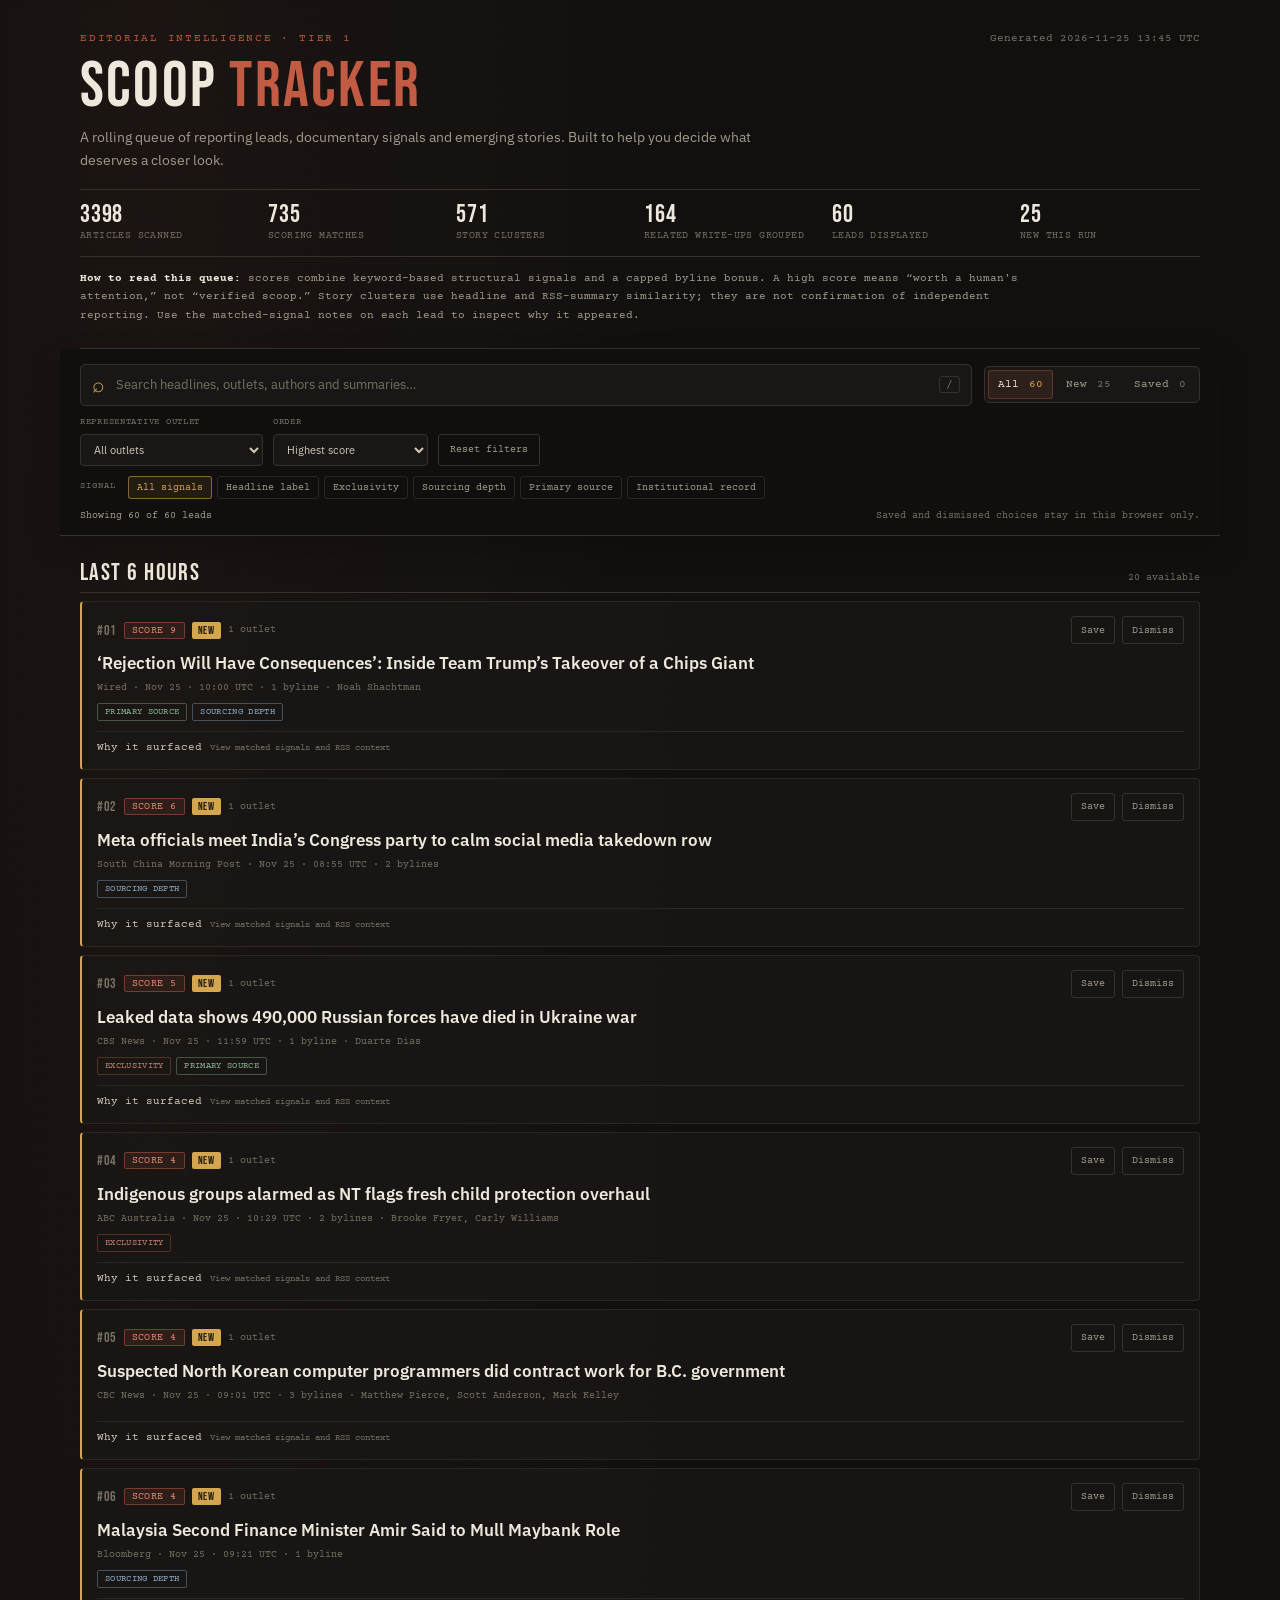
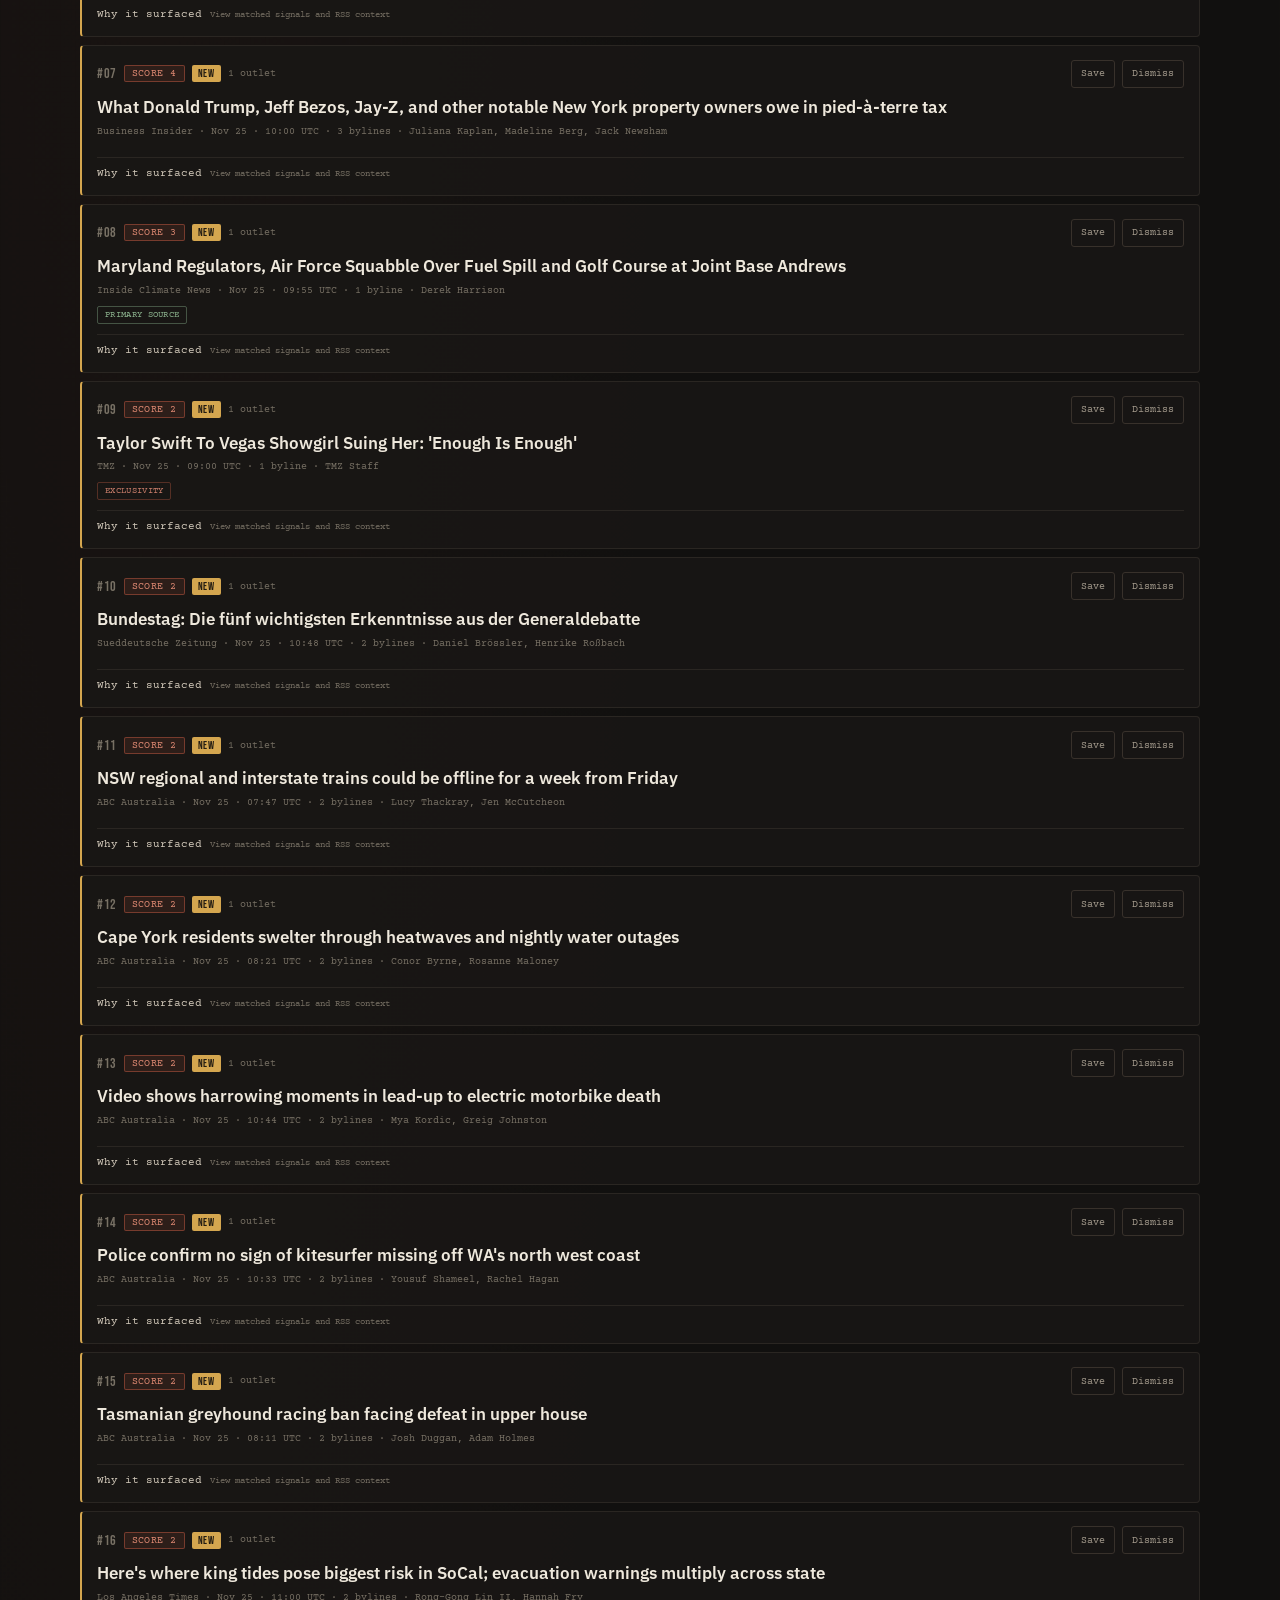
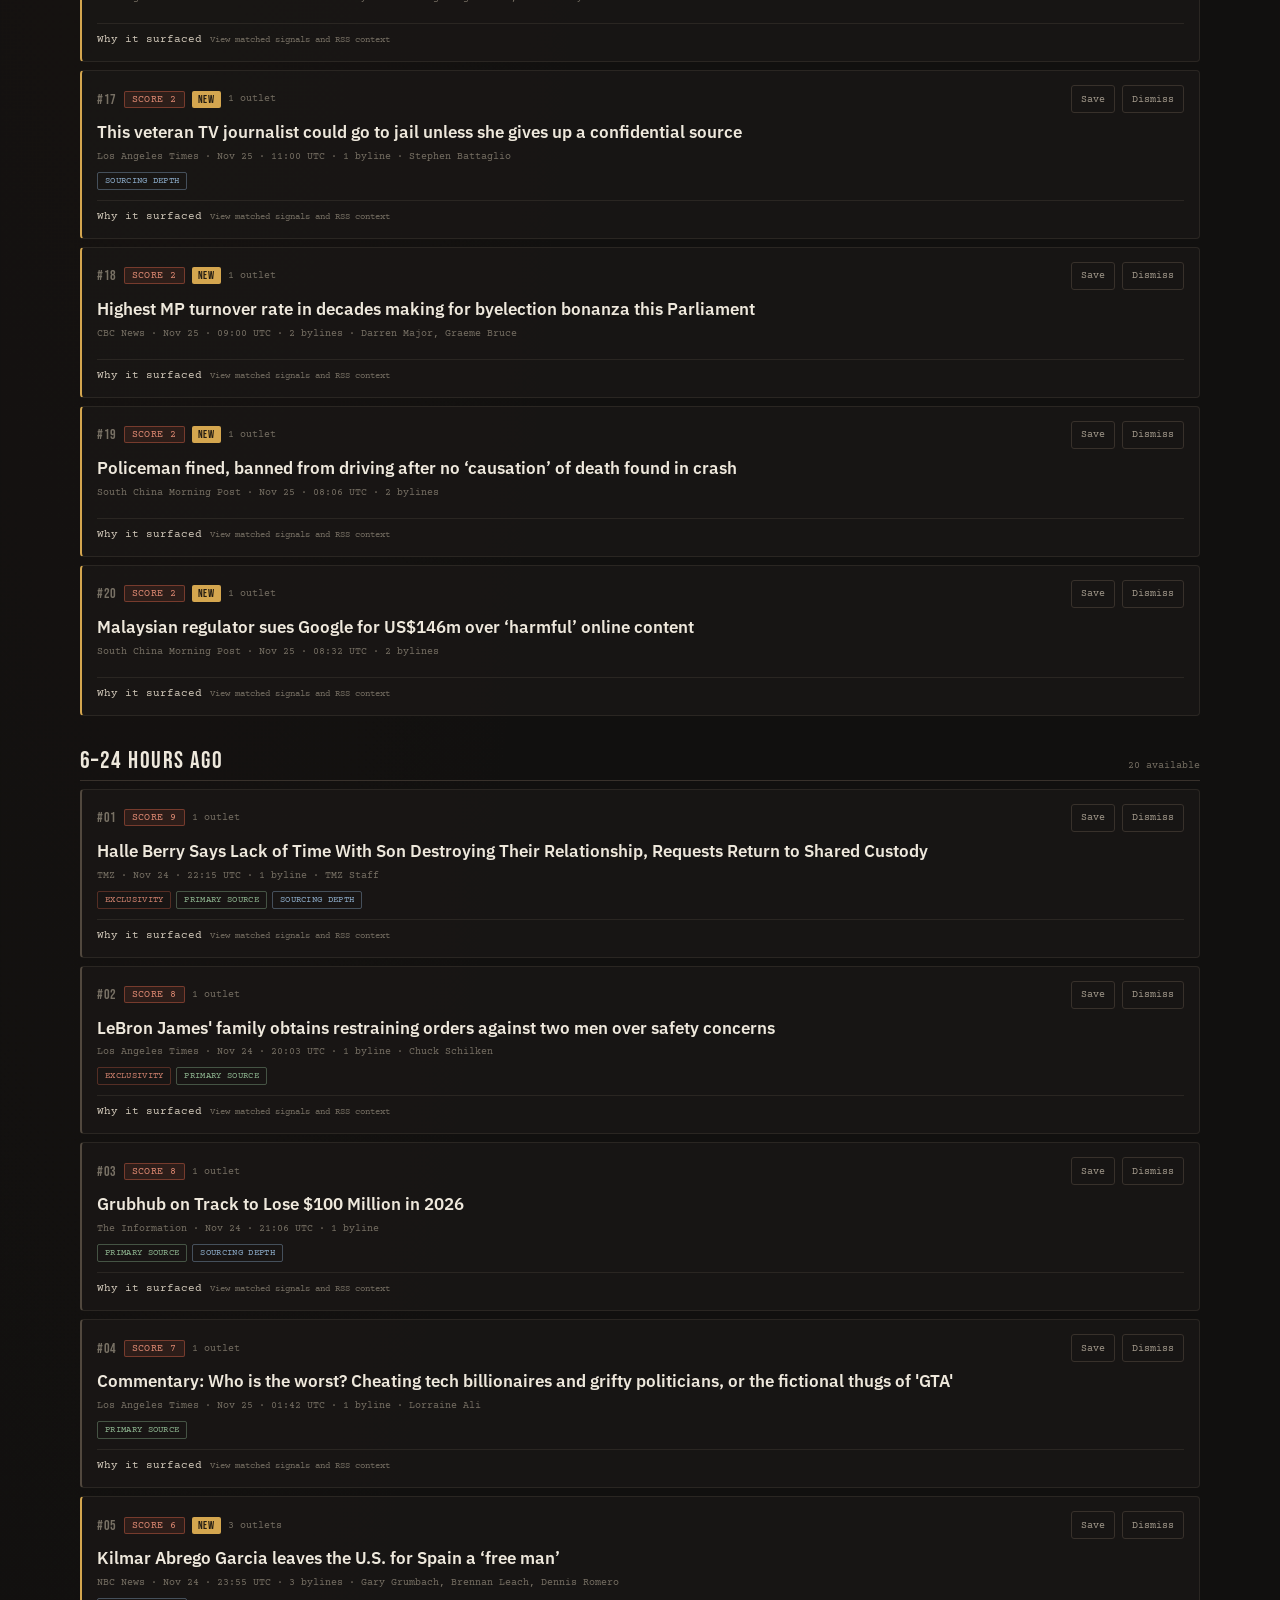
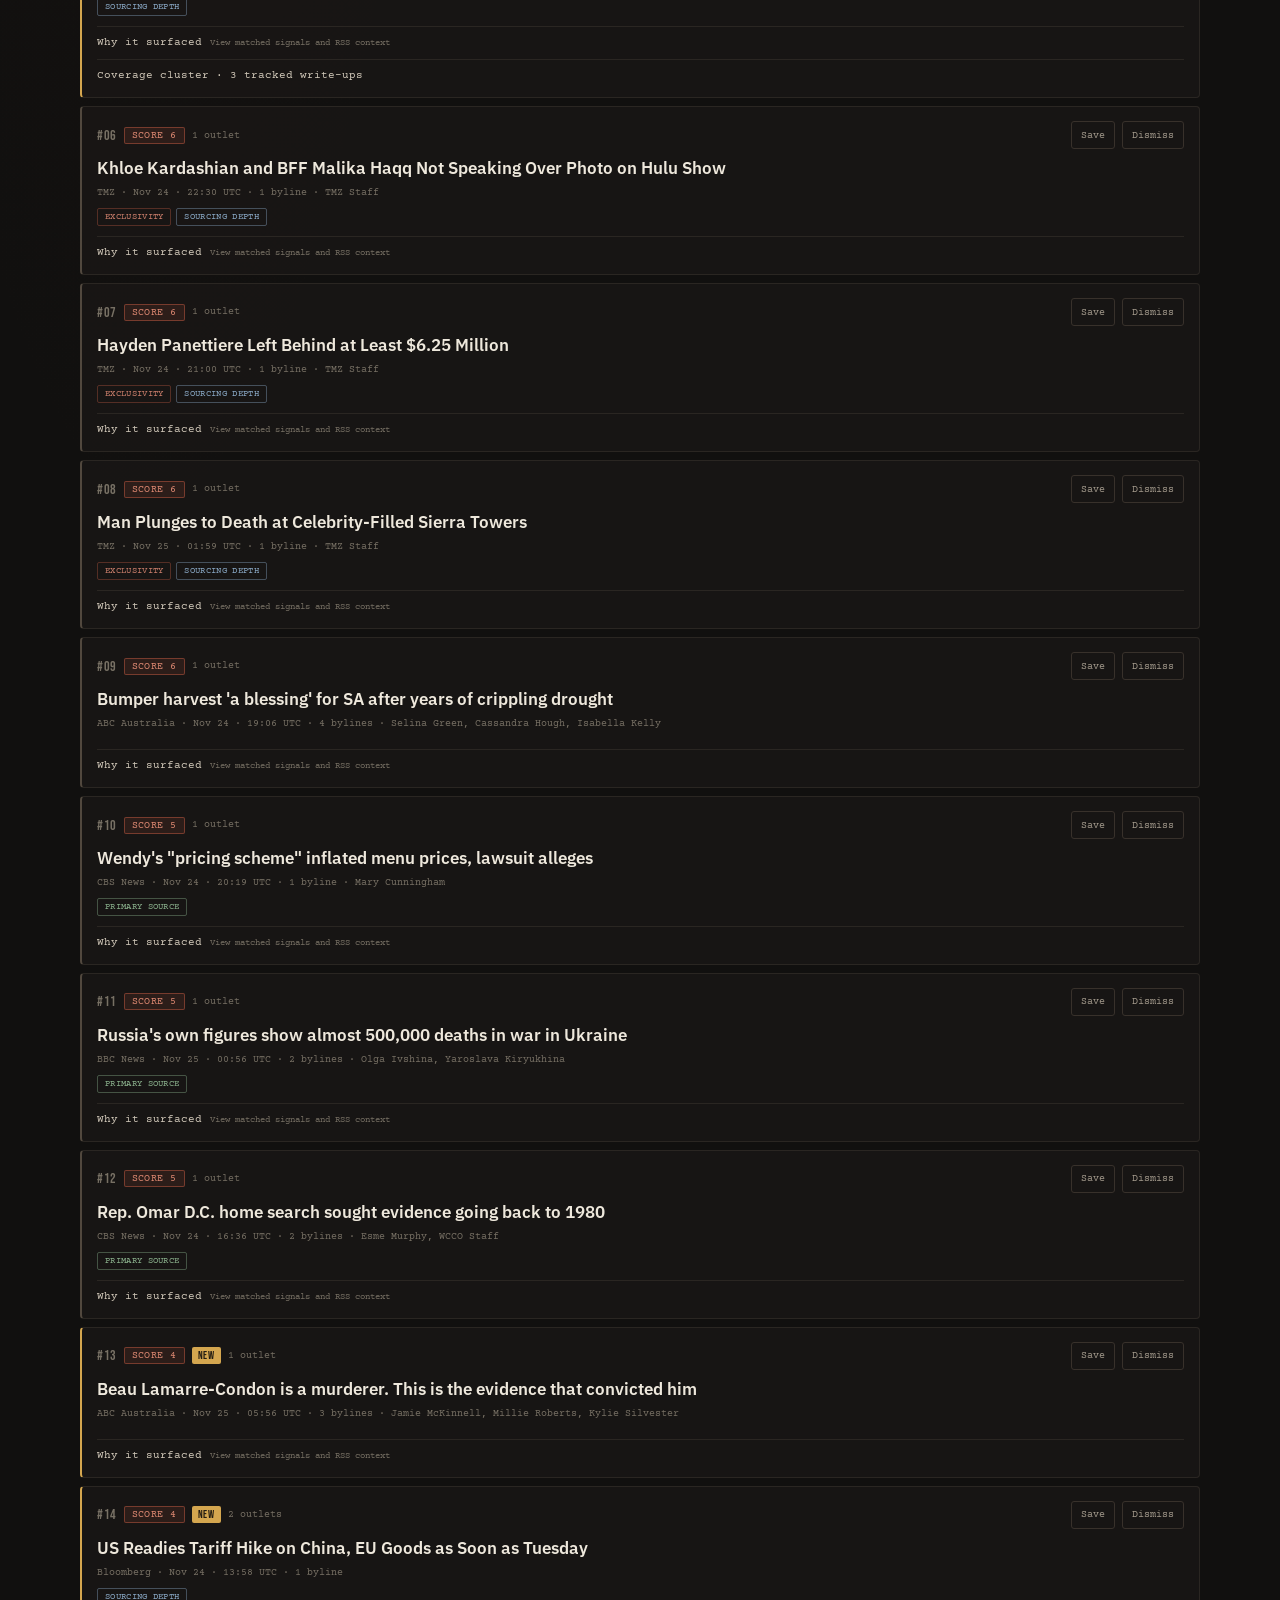
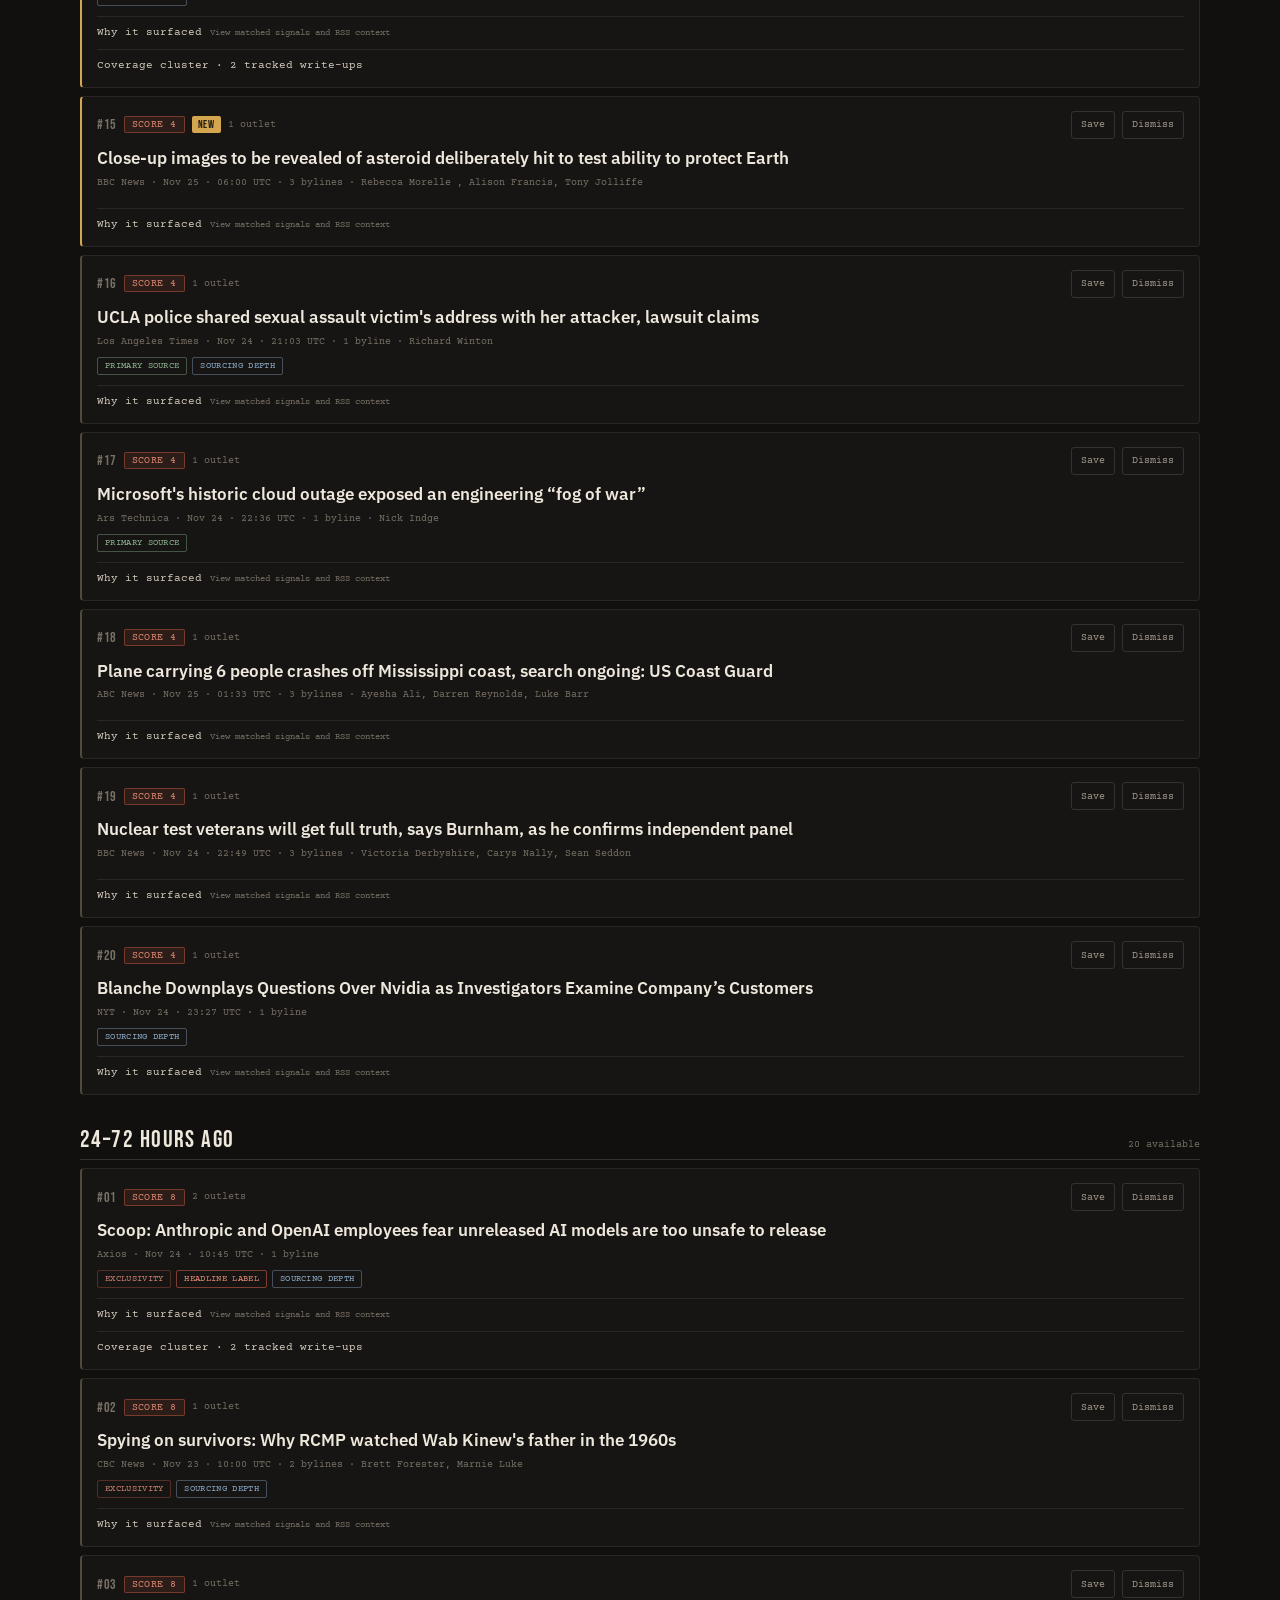
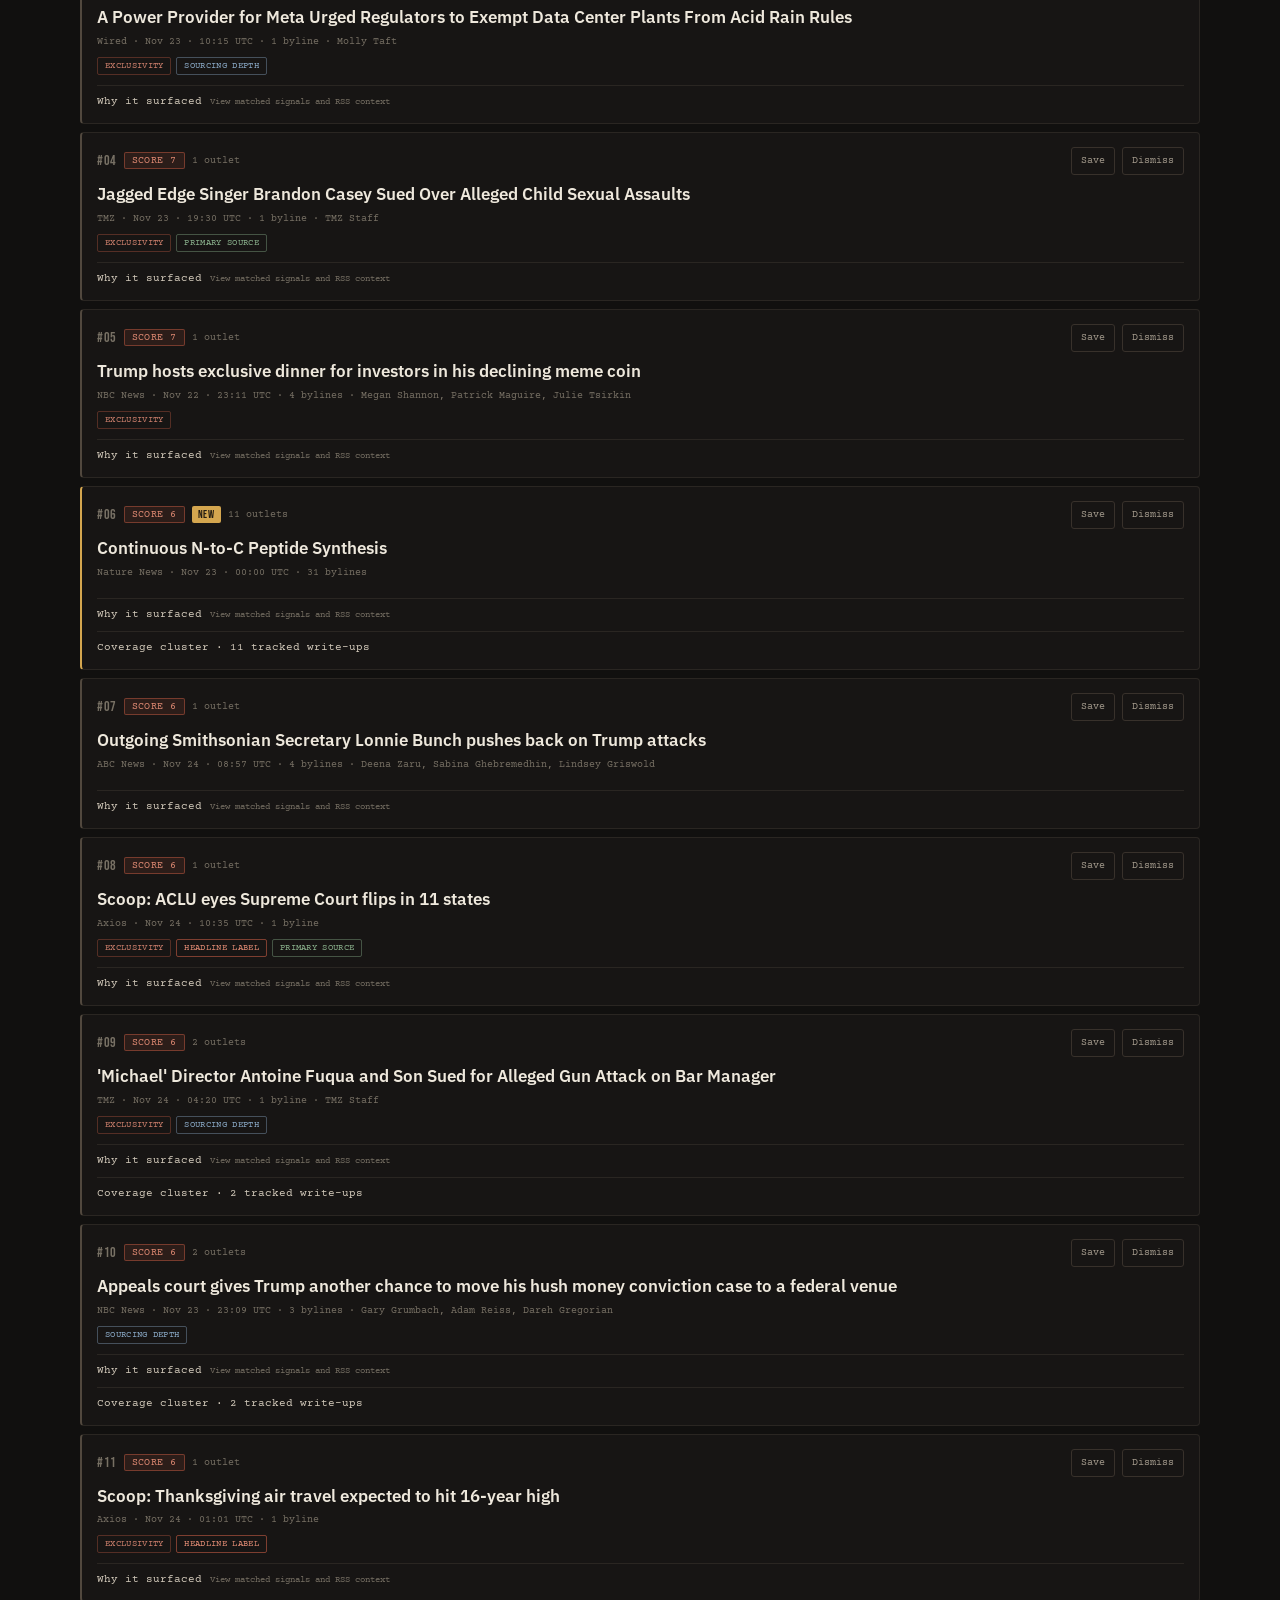
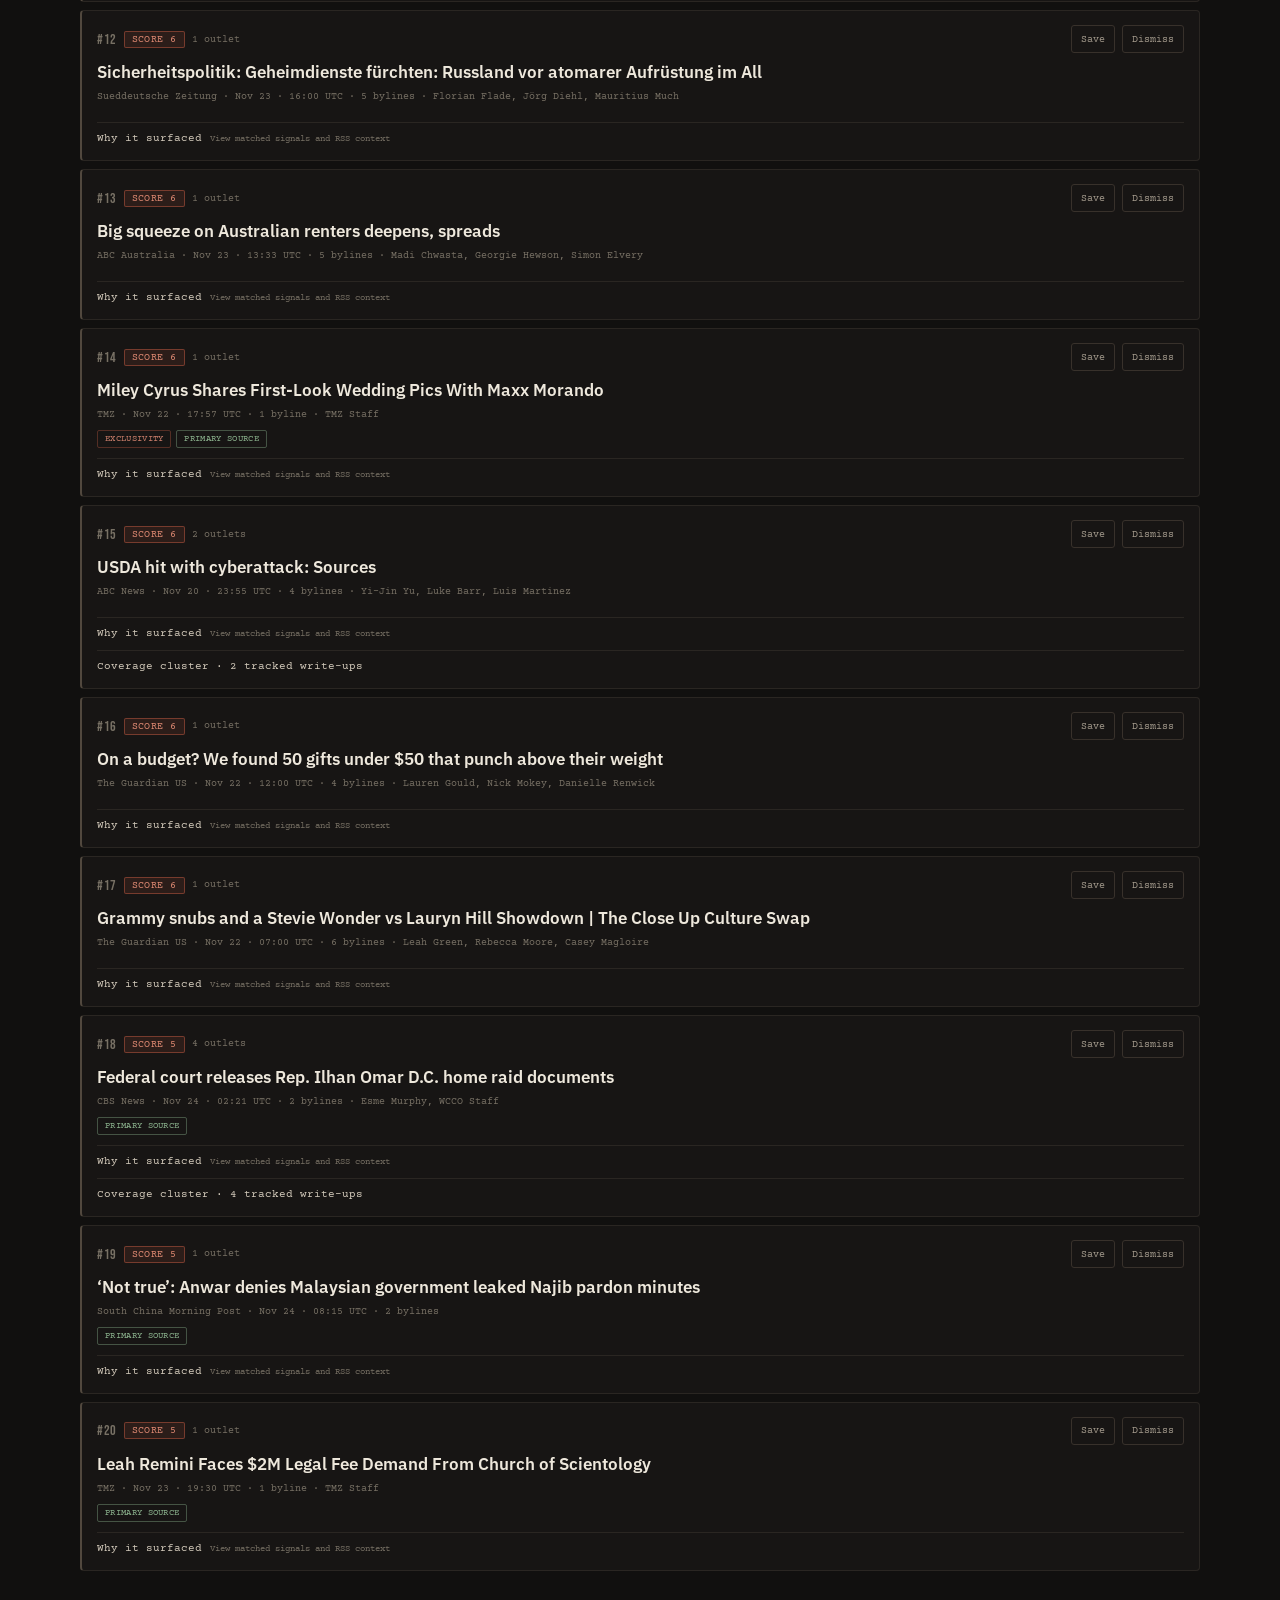
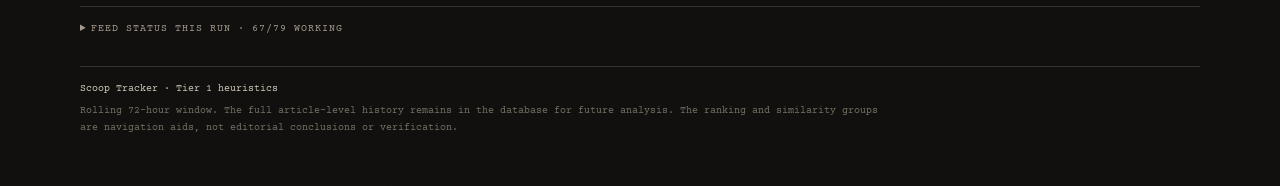
==== index.html @ 17d6e302 "Scoop tracker run: 2026-11-25 13:45 UTC" ====
<!DOCTYPE html>
<html lang="en">
<head>
<meta charset="UTF-8">
<meta name="viewport" content="width=device-width, initial-scale=1">
<meta name="theme-color" content="#12110f">
<title>Scoop Tracker — Investigative Lead Queue</title>
<link rel="preconnect" href="https://fonts.googleapis.com">
<link rel="preconnect" href="https://fonts.gstatic.com" crossorigin>
<link href="https://fonts.googleapis.com/css2?family=Bebas+Neue&family=Courier+Prime:wght@400;700&family=IBM+Plex+Sans:wght@400;500;600;700&display=swap" rel="stylesheet">
<link rel="stylesheet" href="assets/report.css">
<script src="assets/report.js" defer></script>
</head>
<body>
<div class="wrap">
  <header class="masthead">
    <div class="masthead-top">
      <span class="eyebrow">Editorial intelligence · Tier 1</span>
      <span class="generated">Generated 2026-11-25 13:45 UTC</span>
    </div>
    <h1>SCOOP <span>TRACKER</span></h1>
    <p class="dek">A rolling queue of reporting leads, documentary signals and emerging stories. Built to help you decide what deserves a closer look.</p>
    <div class="stats">
      <div class="stat"><b>3398</b><span>articles scanned</span></div>
      <div class="stat"><b>735</b><span>scoring matches</span></div>
      <div class="stat"><b>571</b><span>story clusters</span></div>
      <div class="stat"><b>164</b><span>related write-ups grouped</span></div>
      <div class="stat"><b>60</b><span>leads displayed</span></div>
      <div class="stat"><b>25</b><span>new this run</span></div>
    </div>
    <div class="score-legend">
      <strong>How to read this queue:</strong> scores combine keyword-based structural signals and a capped byline bonus.
      A high score means “worth a human's attention,” not “verified scoop.” Story clusters use headline and RSS-summary
      similarity; they are not confirmation of independent reporting. Use the matched-signal notes on each lead to inspect
      why it appeared.
    </div>
  </header>

  <section class="triage" aria-label="Story triage controls">
    <div class="triage-primary">
      <label class="search-box" for="story-search">
        <span class="search-icon" aria-hidden="true">⌕</span>
        <input id="story-search" type="search" placeholder="Search headlines, outlets, authors and summaries…" autocomplete="off">
        <kbd>/</kbd>
      </label>
      <div class="view-switch" role="group" aria-label="Story view">
        <button type="button" class="view-button is-active" data-view="all" aria-pressed="true">All <span data-view-count="all">60</span></button>
        <button type="button" class="view-button" data-view="new" aria-pressed="false">New <span data-view-count="new">25</span></button>
        <button type="button" class="view-button" data-view="saved" aria-pressed="false">Saved <span data-view-count="saved">0</span></button>
        <button type="button" class="view-button" data-view="dismissed" aria-pressed="false">Dismissed <span data-view-count="dismissed">0</span></button>
      </div>
    </div>
    <div class="triage-secondary">
      <label class="select-label">Representative outlet
        <select id="source-filter"><option value="">All outlets</option></select>
      </label>
      <label class="select-label">Order
        <select id="sort-by">
          <option value="score">Highest score</option>
          <option value="newest">Newest first</option>
          <option value="source">Outlet A–Z</option>
        </select>
      </label>
      <button type="button" class="reset-button" id="reset-filters">Reset filters</button>
    </div>
    <div class="signal-filter-row">
      <span class="filter-label">Signal</span>
      <div class="signal-filters" id="signal-filters" role="group" aria-label="Filter by signal">
        <button type="button" class="signal-button is-active" data-signal="all" aria-pressed="true">All signals</button>
        <button type="button" class="signal-button" data-signal="headline_label" aria-pressed="false">Headline label</button>
        <button type="button" class="signal-button" data-signal="exclusivity" aria-pressed="false">Exclusivity</button>
        <button type="button" class="signal-button" data-signal="sourcing_depth" aria-pressed="false">Sourcing depth</button>
        <button type="button" class="signal-button" data-signal="primary_source" aria-pressed="false">Primary source</button>
        <button type="button" class="signal-button" data-signal="institutional_record" aria-pressed="false">Institutional record</button>
      </div>
    </div>
    <div class="results-line">
      <span id="results-summary" role="status" aria-live="polite">Showing 60 of 60 leads</span>
      <span class="local-note">Saved and dismissed choices stay in this browser only.</span>
    </div>
  </section>

  <main id="story-results">
    
  <section class="bucket" data-bucket>
    <div class="bucket-heading">
      <h2 class="bucket-title">Last 6 Hours</h2>
      <span class="bucket-count" data-bucket-count>20 shown · 74 available</span>
    </div>
    <div class="story-list">
        <article class="story-card is-new" data-story-card
          data-source="Wired" data-sources="[&quot;Wired&quot;]"
          data-tags="primary_source sourcing_depth" data-new="true"
          data-score="9" data-time="1795600800" data-story-urls="[&quot;https://www.wired.com/story/inside-trumps-demands-to-another-chips-ceo/&quot;]">
          <div class="story-topline">
            <div class="story-rankline">
              <span class="rank">#01</span>
              <span class="score-badge">SCORE 9</span>
              <span class="badge-new">NEW</span>
              <span class="cluster-count">1 outlet</span>
            </div>
            <div class="story-actions">
              <button type="button" class="action-button save-button" data-action="save" aria-pressed="false">Save</button>
              <button type="button" class="action-button dismiss-button" data-action="dismiss">Dismiss</button>
            </div>
          </div>
          <a class="story-title" href="https://www.wired.com/story/inside-trumps-demands-to-another-chips-ceo/" target="_blank" rel="noopener noreferrer">‘Rejection Will Have Consequences’: Inside Team Trump’s Takeover of a Chips Giant</a>
          <div class="meta">Wired · Nov 25 · 10:00 UTC · 1 byline · Noah Shachtman</div>
          <div class="tags"><span class="tag tag-primary_source">primary source</span><span class="tag tag-sourcing_depth">sourcing depth</span></div>
          <details class="story-context">
            <summary>Why it surfaced <span>View matched signals and RSS context</span></summary>
            <div class="context-body">
              <div class="context-section">
                <h3>Matched scoring signals</h3>
                <ul class="signal-explanations"><li><strong>Primary Source.</strong> The text references documentary or first-hand material such as court filings, FOIA, leaked material, whistleblowers or regulatory filings. A mention does not mean the underlying record was independently checked.</li><li><strong>Sourcing Depth.</strong> The text contains language associated with deeper sourcing, such as people familiar with a matter, anonymous sourcing, documents obtained or reviewed, or a declined request for comment. The match does not establish the source&#x27;s quality.</li><li><strong>Byline credit: +0.</strong> No additional-byline bonus was applied.</li></ul>
                <p class="score-caution">The displayed score is the sum of matched keyword markers and any byline bonus. Individual marker weights are not stored in the report database, so this explains the category-level matches rather than claiming an exact phrase-by-phrase breakdown.</p>
              </div>
              <div class="context-section">
                <h3>RSS summary</h3>
                <p class="summary-text">Donald Trump’s dealings with Intel reveal yet another government-led pressure campaign involving a private company, court documents show.</p>
              </div>
            </div>
          </details>
          
        </article>
        <article class="story-card is-new" data-story-card
          data-source="South China Morning Post" data-sources="[&quot;South China Morning Post&quot;]"
          data-tags="sourcing_depth" data-new="true"
          data-score="6" data-time="1795596934" data-story-urls="[&quot;https://www.scmp.com/news/asia/south-asia/article/3375747/meta-officials-meet-indias-congress-party-calm-social-media-takedown-row&quot;]">
          <div class="story-topline">
            <div class="story-rankline">
              <span class="rank">#02</span>
              <span class="score-badge">SCORE 6</span>
              <span class="badge-new">NEW</span>
              <span class="cluster-count">1 outlet</span>
            </div>
            <div class="story-actions">
              <button type="button" class="action-button save-button" data-action="save" aria-pressed="false">Save</button>
              <button type="button" class="action-button dismiss-button" data-action="dismiss">Dismiss</button>
            </div>
          </div>
          <a class="story-title" href="https://www.scmp.com/news/asia/south-asia/article/3375747/meta-officials-meet-indias-congress-party-calm-social-media-takedown-row" target="_blank" rel="noopener noreferrer">Meta officials meet India’s Congress party to calm social media takedown row</a>
          <div class="meta">South China Morning Post · Nov 25 · 08:55 UTC · 2 bylines</div>
          <div class="tags"><span class="tag tag-sourcing_depth">sourcing depth</span></div>
          <details class="story-context">
            <summary>Why it surfaced <span>View matched signals and RSS context</span></summary>
            <div class="context-body">
              <div class="context-section">
                <h3>Matched scoring signals</h3>
                <ul class="signal-explanations"><li><strong>Sourcing Depth.</strong> The text contains language associated with deeper sourcing, such as people familiar with a matter, anonymous sourcing, documents obtained or reviewed, or a declined request for comment. The match does not establish the source&#x27;s quality.</li><li><strong>Byline credit: +2.</strong> 2 bylines; the bonus is two points per additional byline, capped at six.</li></ul>
                <p class="score-caution">The displayed score is the sum of matched keyword markers and any byline bonus. Individual marker weights are not stored in the report database, so this explains the category-level matches rather than claiming an exact phrase-by-phrase breakdown.</p>
              </div>
              <div class="context-section">
                <h3>RSS summary</h3>
                <p class="summary-text">Meta Platforms’ top executives in India held closed-door talks ⁠with the country’s opposition Congress party as the two sides try to defuse protests against the US firm’s content moderation practices, four people familiar with the matter have said. Meta’s Aman Jain and Natasha Jog, two key executives in India, represented the company at the meeting at Congress headquarters on ‌Tuesday, one person said. They raised concerns about protests targeting Meta’s offices and the depiction of CEO Mark...</p>
              </div>
            </div>
          </details>
          
        </article>
        <article class="story-card is-new" data-story-card
          data-source="CBS News" data-sources="[&quot;CBS News&quot;]"
          data-tags="exclusivity primary_source" data-new="true"
          data-score="5" data-time="1795607994" data-story-urls="[&quot;https://www.cbsnews.com/news/russia-ukraine-war-russian-soldier-death-toll-data-leak/&quot;]">
          <div class="story-topline">
            <div class="story-rankline">
              <span class="rank">#03</span>
              <span class="score-badge">SCORE 5</span>
              <span class="badge-new">NEW</span>
              <span class="cluster-count">1 outlet</span>
            </div>
            <div class="story-actions">
              <button type="button" class="action-button save-button" data-action="save" aria-pressed="false">Save</button>
              <button type="button" class="action-button dismiss-button" data-action="dismiss">Dismiss</button>
            </div>
          </div>
          <a class="story-title" href="https://www.cbsnews.com/news/russia-ukraine-war-russian-soldier-death-toll-data-leak/" target="_blank" rel="noopener noreferrer">Leaked data shows 490,000 Russian forces have died in Ukraine war</a>
          <div class="meta">CBS News · Nov 25 · 11:59 UTC · 1 byline · Duarte  Dias</div>
          <div class="tags"><span class="tag tag-exclusivity">exclusivity</span><span class="tag tag-primary_source">primary source</span></div>
          <details class="story-context">
            <summary>Why it surfaced <span>View matched signals and RSS context</span></summary>
            <div class="context-body">
              <div class="context-section">
                <h3>Matched scoring signals</h3>
                <ul class="signal-explanations"><li><strong>Exclusivity.</strong> Exclusivity language appears in the headline, RSS summary or extracted article text—for example “exclusive”, “can reveal” or “has obtained”. The wording can be self-asserted.</li><li><strong>Primary Source.</strong> The text references documentary or first-hand material such as court filings, FOIA, leaked material, whistleblowers or regulatory filings. A mention does not mean the underlying record was independently checked.</li><li><strong>Byline credit: +0.</strong> No additional-byline bonus was applied.</li></ul>
                <p class="score-caution">The displayed score is the sum of matched keyword markers and any byline bonus. Individual marker weights are not stored in the report database, so this explains the category-level matches rather than claiming an exact phrase-by-phrase breakdown.</p>
              </div>
              <div class="context-section">
                <h3>RSS summary</h3>
                <p class="summary-text">Russian government data obtained by pro-Ukraine hackers and analyzed by the BBC indicates that Russia has lost at least 490,334 soldiers during its war on Ukraine.</p>
              </div>
            </div>
          </details>
          
        </article>
        <article class="story-card is-new" data-story-card
          data-source="ABC Australia" data-sources="[&quot;ABC Australia&quot;]"
          data-tags="exclusivity" data-new="true"
          data-score="4" data-time="1795602549" data-story-urls="[&quot;https://www.abc.net.au/news/2026-11-25/indigenous-advocates-concerned-about-child-protection-overhaul/107424898&quot;]">
          <div class="story-topline">
            <div class="story-rankline">
              <span class="rank">#04</span>
              <span class="score-badge">SCORE 4</span>
              <span class="badge-new">NEW</span>
              <span class="cluster-count">1 outlet</span>
            </div>
            <div class="story-actions">
              <button type="button" class="action-button save-button" data-action="save" aria-pressed="false">Save</button>
              <button type="button" class="action-button dismiss-button" data-action="dismiss">Dismiss</button>
            </div>
          </div>
          <a class="story-title" href="https://www.abc.net.au/news/2026-11-25/indigenous-advocates-concerned-about-child-protection-overhaul/107424898" target="_blank" rel="noopener noreferrer">Indigenous groups alarmed as NT flags fresh child protection overhaul</a>
          <div class="meta">ABC Australia · Nov 25 · 10:29 UTC · 2 bylines · Brooke Fryer, Carly Williams</div>
          <div class="tags"><span class="tag tag-exclusivity">exclusivity</span></div>
          <details class="story-context">
            <summary>Why it surfaced <span>View matched signals and RSS context</span></summary>
            <div class="context-body">
              <div class="context-section">
                <h3>Matched scoring signals</h3>
                <ul class="signal-explanations"><li><strong>Exclusivity.</strong> Exclusivity language appears in the headline, RSS summary or extracted article text—for example “exclusive”, “can reveal” or “has obtained”. The wording can be self-asserted.</li><li><strong>Byline credit: +2.</strong> 2 bylines; the bonus is two points per additional byline, capped at six.</li></ul>
                <p class="score-caution">The displayed score is the sum of matched keyword markers and any byline bonus. Individual marker weights are not stored in the report database, so this explains the category-level matches rather than claiming an exact phrase-by-phrase breakdown.</p>
              </div>
              <div class="context-section">
                <h3>RSS summary</h3>
                <p class="summary-text">The Northern Territory is considering further child protection changes that would limit judicial oversight of care arrangements and give child protection workers the ability to issue domestic violence orders, the ABC can reveal.</p>
              </div>
            </div>
          </details>
          
        </article>
        <article class="story-card is-new" data-story-card
          data-source="CBC News" data-sources="[&quot;CBC News&quot;]"
          data-tags="" data-new="true"
          data-score="4" data-time="1795597307" data-story-urls="[&quot;https://www.cbc.ca/news/canada/suspected-north-korean-computer-programmers-british-columbia-government-9.7433830?cmp=rss&quot;]">
          <div class="story-topline">
            <div class="story-rankline">
              <span class="rank">#05</span>
              <span class="score-badge">SCORE 4</span>
              <span class="badge-new">NEW</span>
              <span class="cluster-count">1 outlet</span>
            </div>
            <div class="story-actions">
              <button type="button" class="action-button save-button" data-action="save" aria-pressed="false">Save</button>
              <button type="button" class="action-button dismiss-button" data-action="dismiss">Dismiss</button>
            </div>
          </div>
          <a class="story-title" href="https://www.cbc.ca/news/canada/suspected-north-korean-computer-programmers-british-columbia-government-9.7433830?cmp=rss" target="_blank" rel="noopener noreferrer">Suspected North Korean computer programmers did contract work for B.C. government</a>
          <div class="meta">CBC News · Nov 25 · 09:01 UTC · 3 bylines · Matthew Pierce, Scott Anderson, Mark Kelley</div>
          <div class="tags"></div>
          <details class="story-context">
            <summary>Why it surfaced <span>View matched signals and RSS context</span></summary>
            <div class="context-body">
              <div class="context-section">
                <h3>Matched scoring signals</h3>
                <ul class="signal-explanations"><li><strong>Byline credit: +4.</strong> 3 bylines; the bonus is two points per additional byline, capped at six.</li></ul>
                <p class="score-caution">The displayed score is the sum of matched keyword markers and any byline bonus. Individual marker weights are not stored in the report database, so this explains the category-level matches rather than claiming an exact phrase-by-phrase breakdown.</p>
              </div>
              <div class="context-section">
                <h3>RSS summary</h3>
                <p class="summary-empty">No RSS summary was supplied by this outlet.</p>
              </div>
            </div>
          </details>
          
        </article>
        <article class="story-card is-new" data-story-card
          data-source="Bloomberg" data-sources="[&quot;Bloomberg&quot;]"
          data-tags="sourcing_depth" data-new="true"
          data-score="4" data-time="1795598517" data-story-urls="[&quot;https://www.bloomberg.com/news/articles/2026-11-25/malaysia-second-finance-minister-amir-said-to-mull-maybank-role&quot;]">
          <div class="story-topline">
            <div class="story-rankline">
              <span class="rank">#06</span>
              <span class="score-badge">SCORE 4</span>
              <span class="badge-new">NEW</span>
              <span class="cluster-count">1 outlet</span>
            </div>
            <div class="story-actions">
              <button type="button" class="action-button save-button" data-action="save" aria-pressed="false">Save</button>
              <button type="button" class="action-button dismiss-button" data-action="dismiss">Dismiss</button>
            </div>
          </div>
          <a class="story-title" href="https://www.bloomberg.com/news/articles/2026-11-25/malaysia-second-finance-minister-amir-said-to-mull-maybank-role" target="_blank" rel="noopener noreferrer">Malaysia Second Finance Minister Amir Said to Mull Maybank Role</a>
          <div class="meta">Bloomberg · Nov 25 · 09:21 UTC · 1 byline</div>
          <div class="tags"><span class="tag tag-sourcing_depth">sourcing depth</span></div>
          <details class="story-context">
            <summary>Why it surfaced <span>View matched signals and RSS context</span></summary>
            <div class="context-body">
              <div class="context-section">
                <h3>Matched scoring signals</h3>
                <ul class="signal-explanations"><li><strong>Sourcing Depth.</strong> The text contains language associated with deeper sourcing, such as people familiar with a matter, anonymous sourcing, documents obtained or reviewed, or a declined request for comment. The match does not establish the source&#x27;s quality.</li><li><strong>Byline credit: +0.</strong> No additional-byline bonus was applied.</li></ul>
                <p class="score-caution">The displayed score is the sum of matched keyword markers and any byline bonus. Individual marker weights are not stored in the report database, so this explains the category-level matches rather than claiming an exact phrase-by-phrase breakdown.</p>
              </div>
              <div class="context-section">
                <h3>RSS summary</h3>
                <p class="summary-text">Malaysia’s Second Finance Minister Amir Hamzah, a key architect of the nation’s fiscal reforms, is considering joining the country’s biggest bank, Malayan Banking Bhd., when his term as a senator ends next month, according to people familiar with the matter.</p>
              </div>
            </div>
          </details>
          
        </article>
        <article class="story-card is-new" data-story-card
          data-source="Business Insider" data-sources="[&quot;Business Insider&quot;]"
          data-tags="" data-new="true"
          data-score="4" data-time="1795600802" data-story-urls="[&quot;https://www.businessinsider.com/new-york-pied-a-terre-tax-trump-bezos-jay-z-2026-11&quot;]">
          <div class="story-topline">
            <div class="story-rankline">
              <span class="rank">#07</span>
              <span class="score-badge">SCORE 4</span>
              <span class="badge-new">NEW</span>
              <span class="cluster-count">1 outlet</span>
            </div>
            <div class="story-actions">
              <button type="button" class="action-button save-button" data-action="save" aria-pressed="false">Save</button>
              <button type="button" class="action-button dismiss-button" data-action="dismiss">Dismiss</button>
            </div>
          </div>
          <a class="story-title" href="https://www.businessinsider.com/new-york-pied-a-terre-tax-trump-bezos-jay-z-2026-11" target="_blank" rel="noopener noreferrer">What Donald Trump, Jeff Bezos, Jay-Z, and other notable New York property owners owe in pied-à-terre tax</a>
          <div class="meta">Business Insider · Nov 25 · 10:00 UTC · 3 bylines · Juliana Kaplan, Madeline Berg, Jack Newsham</div>
          <div class="tags"></div>
          <details class="story-context">
            <summary>Why it surfaced <span>View matched signals and RSS context</span></summary>
            <div class="context-body">
              <div class="context-section">
                <h3>Matched scoring signals</h3>
                <ul class="signal-explanations"><li><strong>Byline credit: +4.</strong> 3 bylines; the bonus is two points per additional byline, capped at six.</li></ul>
                <p class="score-caution">The displayed score is the sum of matched keyword markers and any byline bonus. Individual marker weights are not stored in the report database, so this explains the category-level matches rather than claiming an exact phrase-by-phrase breakdown.</p>
              </div>
              <div class="context-section">
                <h3>RSS summary</h3>
                <p class="summary-text">New York City will start charging wealthy part-time residents in January. Jeff Bezos and Donald Trump got bills.</p>
              </div>
            </div>
          </details>
          
        </article>
        <article class="story-card is-new" data-story-card
          data-source="Inside Climate News" data-sources="[&quot;Inside Climate News&quot;]"
          data-tags="primary_source" data-new="true"
          data-score="3" data-time="1795600500" data-story-urls="[&quot;https://insideclimatenews.org/news/25112026/joint-base-andrews-jet-fuel-spill-cleanup-golf-course-renovation/&quot;]">
          <div class="story-topline">
            <div class="story-rankline">
              <span class="rank">#08</span>
              <span class="score-badge">SCORE 3</span>
              <span class="badge-new">NEW</span>
              <span class="cluster-count">1 outlet</span>
            </div>
            <div class="story-actions">
              <button type="button" class="action-button save-button" data-action="save" aria-pressed="false">Save</button>
              <button type="button" class="action-button dismiss-button" data-action="dismiss">Dismiss</button>
            </div>
          </div>
          <a class="story-title" href="https://insideclimatenews.org/news/25112026/joint-base-andrews-jet-fuel-spill-cleanup-golf-course-renovation/" target="_blank" rel="noopener noreferrer">Maryland Regulators, Air Force Squabble Over Fuel Spill and Golf Course at Joint Base Andrews</a>
          <div class="meta">Inside Climate News · Nov 25 · 09:55 UTC · 1 byline · Derek Harrison</div>
          <div class="tags"><span class="tag tag-primary_source">primary source</span></div>
          <details class="story-context">
            <summary>Why it surfaced <span>View matched signals and RSS context</span></summary>
            <div class="context-body">
              <div class="context-section">
                <h3>Matched scoring signals</h3>
                <ul class="signal-explanations"><li><strong>Primary Source.</strong> The text references documentary or first-hand material such as court filings, FOIA, leaked material, whistleblowers or regulatory filings. A mention does not mean the underlying record was independently checked.</li><li><strong>Byline credit: +0.</strong> No additional-byline bonus was applied.</li></ul>
                <p class="score-caution">The displayed score is the sum of matched keyword markers and any byline bonus. Individual marker weights are not stored in the report database, so this explains the category-level matches rather than claiming an exact phrase-by-phrase breakdown.</p>
              </div>
              <div class="context-section">
                <h3>RSS summary</h3>
                <p class="summary-text">Recent testing at Joint Base Andrews found a thick layer of jet fuel beneath the airfield, eight months after a spill was detected near Piscataway Creek. But the Air Force and Maryland environmental regulators remain at odds over basic facts of the spill, such as how much fuel was leaked and whether the base skipped […]</p>
              </div>
            </div>
          </details>
          
        </article>
        <article class="story-card is-new" data-story-card
          data-source="TMZ" data-sources="[&quot;TMZ&quot;]"
          data-tags="exclusivity" data-new="true"
          data-score="2" data-time="1795597216" data-story-urls="[&quot;https://www.tmz.com/2026/11/25/taylor-swift-says-enough-is-enough-to-vegas-showgirl-suing-her/&quot;]">
          <div class="story-topline">
            <div class="story-rankline">
              <span class="rank">#09</span>
              <span class="score-badge">SCORE 2</span>
              <span class="badge-new">NEW</span>
              <span class="cluster-count">1 outlet</span>
            </div>
            <div class="story-actions">
              <button type="button" class="action-button save-button" data-action="save" aria-pressed="false">Save</button>
              <button type="button" class="action-button dismiss-button" data-action="dismiss">Dismiss</button>
            </div>
          </div>
          <a class="story-title" href="https://www.tmz.com/2026/11/25/taylor-swift-says-enough-is-enough-to-vegas-showgirl-suing-her/" target="_blank" rel="noopener noreferrer">Taylor Swift To Vegas Showgirl Suing Her: &#x27;Enough Is Enough&#x27;</a>
          <div class="meta">TMZ · Nov 25 · 09:00 UTC · 1 byline · TMZ Staff</div>
          <div class="tags"><span class="tag tag-exclusivity">exclusivity</span></div>
          <details class="story-context">
            <summary>Why it surfaced <span>View matched signals and RSS context</span></summary>
            <div class="context-body">
              <div class="context-section">
                <h3>Matched scoring signals</h3>
                <ul class="signal-explanations"><li><strong>Exclusivity.</strong> Exclusivity language appears in the headline, RSS summary or extracted article text—for example “exclusive”, “can reveal” or “has obtained”. The wording can be self-asserted.</li><li><strong>Byline credit: +0.</strong> No additional-byline bonus was applied.</li></ul>
                <p class="score-caution">The displayed score is the sum of matched keyword markers and any byline bonus. Individual marker weights are not stored in the report database, so this explains the category-level matches rather than claiming an exact phrase-by-phrase breakdown.</p>
              </div>
              <div class="context-section">
                <h3>RSS summary</h3>
                <p class="summary-text">Taylor Swift is sick and tired of dealing with the Las Vegas showgirl suing her over her latest album … and she&#x27;s asking a judge to intervene, TMZ has learned. In new court docs, the entertainer scoffs at showgirl Maren Wade&#x27;s latest attempt to…</p>
              </div>
            </div>
          </details>
          
        </article>
        <article class="story-card is-new" data-story-card
          data-source="Sueddeutsche Zeitung" data-sources="[&quot;Sueddeutsche Zeitung&quot;]"
          data-tags="" data-new="true"
          data-score="2" data-time="1795603732" data-story-urls="[&quot;https://www.sueddeutsche.de/politik/bundestag-generaldebatte-haushalt-friedrich-merz-wichtigste-erkenntnisse-li.3585872&quot;]">
          <div class="story-topline">
            <div class="story-rankline">
              <span class="rank">#10</span>
              <span class="score-badge">SCORE 2</span>
              <span class="badge-new">NEW</span>
              <span class="cluster-count">1 outlet</span>
            </div>
            <div class="story-actions">
              <button type="button" class="action-button save-button" data-action="save" aria-pressed="false">Save</button>
              <button type="button" class="action-button dismiss-button" data-action="dismiss">Dismiss</button>
            </div>
          </div>
          <a class="story-title" href="https://www.sueddeutsche.de/politik/bundestag-generaldebatte-haushalt-friedrich-merz-wichtigste-erkenntnisse-li.3585872" target="_blank" rel="noopener noreferrer">Bundestag: Die fünf wichtigsten Erkenntnisse aus der Generaldebatte</a>
          <div class="meta">Sueddeutsche Zeitung · Nov 25 · 10:48 UTC · 2 bylines · Daniel Brössler, Henrike Roßbach</div>
          <div class="tags"></div>
          <details class="story-context">
            <summary>Why it surfaced <span>View matched signals and RSS context</span></summary>
            <div class="context-body">
              <div class="context-section">
                <h3>Matched scoring signals</h3>
                <ul class="signal-explanations"><li><strong>Byline credit: +2.</strong> 2 bylines; the bonus is two points per additional byline, capped at six.</li></ul>
                <p class="score-caution">The displayed score is the sum of matched keyword markers and any byline bonus. Individual marker weights are not stored in the report database, so this explains the category-level matches rather than claiming an exact phrase-by-phrase breakdown.</p>
              </div>
              <div class="context-section">
                <h3>RSS summary</h3>
                <p class="summary-text">Die Generaldebatte ist der Höhepunkt der Haushaltswoche. Wie Kanzler Merz seine Haushaltspolitik erklärt, an welchen Stellen er sich ehrlich macht und mit welcher Strategie die AfD ihn angreift: ein Überblick.</p>
              </div>
            </div>
          </details>
          
        </article>
        <article class="story-card is-new" data-story-card
          data-source="ABC Australia" data-sources="[&quot;ABC Australia&quot;]"
          data-tags="" data-new="true"
          data-score="2" data-time="1795592873" data-story-urls="[&quot;https://www.abc.net.au/news/2026-11-25/train-disruptions-nsw-strike-planned/107425948&quot;]">
          <div class="story-topline">
            <div class="story-rankline">
              <span class="rank">#11</span>
              <span class="score-badge">SCORE 2</span>
              <span class="badge-new">NEW</span>
              <span class="cluster-count">1 outlet</span>
            </div>
            <div class="story-actions">
              <button type="button" class="action-button save-button" data-action="save" aria-pressed="false">Save</button>
              <button type="button" class="action-button dismiss-button" data-action="dismiss">Dismiss</button>
            </div>
          </div>
          <a class="story-title" href="https://www.abc.net.au/news/2026-11-25/train-disruptions-nsw-strike-planned/107425948" target="_blank" rel="noopener noreferrer">NSW regional and interstate trains could be offline for a week from Friday</a>
          <div class="meta">ABC Australia · Nov 25 · 07:47 UTC · 2 bylines · Lucy Thackray, Jen McCutcheon</div>
          <div class="tags"></div>
          <details class="story-context">
            <summary>Why it surfaced <span>View matched signals and RSS context</span></summary>
            <div class="context-body">
              <div class="context-section">
                <h3>Matched scoring signals</h3>
                <ul class="signal-explanations"><li><strong>Byline credit: +2.</strong> 2 bylines; the bonus is two points per additional byline, capped at six.</li></ul>
                <p class="score-caution">The displayed score is the sum of matched keyword markers and any byline bonus. Individual marker weights are not stored in the report database, so this explains the category-level matches rather than claiming an exact phrase-by-phrase breakdown.</p>
              </div>
              <div class="context-section">
                <h3>RSS summary</h3>
                <p class="summary-text">NSW regional and interstate passenger train services are set to be suspended for a week due to industrial action, with the rail network operator warning major disruptions to freight services will also affect supply chains.</p>
              </div>
            </div>
          </details>
          
        </article>
        <article class="story-card is-new" data-story-card
          data-source="ABC Australia" data-sources="[&quot;ABC Australia&quot;]"
          data-tags="" data-new="true"
          data-score="2" data-time="1795594866" data-story-urls="[&quot;https://www.abc.net.au/news/2026-11-25/cape-york-residents-swelter-heatwaves-water-outages/107426388&quot;]">
          <div class="story-topline">
            <div class="story-rankline">
              <span class="rank">#12</span>
              <span class="score-badge">SCORE 2</span>
              <span class="badge-new">NEW</span>
              <span class="cluster-count">1 outlet</span>
            </div>
            <div class="story-actions">
              <button type="button" class="action-button save-button" data-action="save" aria-pressed="false">Save</button>
              <button type="button" class="action-button dismiss-button" data-action="dismiss">Dismiss</button>
            </div>
          </div>
          <a class="story-title" href="https://www.abc.net.au/news/2026-11-25/cape-york-residents-swelter-heatwaves-water-outages/107426388" target="_blank" rel="noopener noreferrer">Cape York residents swelter through heatwaves and nightly water outages</a>
          <div class="meta">ABC Australia · Nov 25 · 08:21 UTC · 2 bylines · Conor Byrne, Rosanne Maloney</div>
          <div class="tags"></div>
          <details class="story-context">
            <summary>Why it surfaced <span>View matched signals and RSS context</span></summary>
            <div class="context-body">
              <div class="context-section">
                <h3>Matched scoring signals</h3>
                <ul class="signal-explanations"><li><strong>Byline credit: +2.</strong> 2 bylines; the bonus is two points per additional byline, capped at six.</li></ul>
                <p class="score-caution">The displayed score is the sum of matched keyword markers and any byline bonus. Individual marker weights are not stored in the report database, so this explains the category-level matches rather than claiming an exact phrase-by-phrase breakdown.</p>
              </div>
              <div class="context-section">
                <h3>RSS summary</h3>
                <p class="summary-text">There are fears for the elderly and people living with disabilities during rolling last-minute water outages in an effort to recharge reservoirs at the hottest time of the year.</p>
              </div>
            </div>
          </details>
          
        </article>
        <article class="story-card is-new" data-story-card
          data-source="ABC Australia" data-sources="[&quot;ABC Australia&quot;]"
          data-tags="" data-new="true"
          data-score="2" data-time="1795603487" data-story-urls="[&quot;https://www.abc.net.au/news/2026-11-25/edgewater-electric-motorbike-death-trial-police-aerial-vision/107427646&quot;]">
          <div class="story-topline">
            <div class="story-rankline">
              <span class="rank">#13</span>
              <span class="score-badge">SCORE 2</span>
              <span class="badge-new">NEW</span>
              <span class="cluster-count">1 outlet</span>
            </div>
            <div class="story-actions">
              <button type="button" class="action-button save-button" data-action="save" aria-pressed="false">Save</button>
              <button type="button" class="action-button dismiss-button" data-action="dismiss">Dismiss</button>
            </div>
          </div>
          <a class="story-title" href="https://www.abc.net.au/news/2026-11-25/edgewater-electric-motorbike-death-trial-police-aerial-vision/107427646" target="_blank" rel="noopener noreferrer">Video shows harrowing moments in lead-up to electric motorbike death</a>
          <div class="meta">ABC Australia · Nov 25 · 10:44 UTC · 2 bylines · Mya Kordic, Greig Johnston</div>
          <div class="tags"></div>
          <details class="story-context">
            <summary>Why it surfaced <span>View matched signals and RSS context</span></summary>
            <div class="context-body">
              <div class="context-section">
                <h3>Matched scoring signals</h3>
                <ul class="signal-explanations"><li><strong>Byline credit: +2.</strong> 2 bylines; the bonus is two points per additional byline, capped at six.</li></ul>
                <p class="score-caution">The displayed score is the sum of matched keyword markers and any byline bonus. Individual marker weights are not stored in the report database, so this explains the category-level matches rather than claiming an exact phrase-by-phrase breakdown.</p>
              </div>
              <div class="context-section">
                <h3>RSS summary</h3>
                <p class="summary-text">Shocking aerial footage is released to the public for the first time, showing the lead-up to the death of a woman who was fatally struck by an electric motorbike in a suburban Perth park.</p>
              </div>
            </div>
          </details>
          
        </article>
        <article class="story-card is-new" data-story-card
          data-source="ABC Australia" data-sources="[&quot;ABC Australia&quot;]"
          data-tags="" data-new="true"
          data-score="2" data-time="1795602789" data-story-urls="[&quot;https://www.abc.net.au/news/2026-11-25/search-for-missing-kitesurfer-near-coral-bay-to-resume-thursday/107425278&quot;]">
          <div class="story-topline">
            <div class="story-rankline">
              <span class="rank">#14</span>
              <span class="score-badge">SCORE 2</span>
              <span class="badge-new">NEW</span>
              <span class="cluster-count">1 outlet</span>
            </div>
            <div class="story-actions">
              <button type="button" class="action-button save-button" data-action="save" aria-pressed="false">Save</button>
              <button type="button" class="action-button dismiss-button" data-action="dismiss">Dismiss</button>
            </div>
          </div>
          <a class="story-title" href="https://www.abc.net.au/news/2026-11-25/search-for-missing-kitesurfer-near-coral-bay-to-resume-thursday/107425278" target="_blank" rel="noopener noreferrer">Police confirm no sign of kitesurfer missing off WA&#x27;s north west coast</a>
          <div class="meta">ABC Australia · Nov 25 · 10:33 UTC · 2 bylines · Yousuf Shameel, Rachel Hagan</div>
          <div class="tags"></div>
          <details class="story-context">
            <summary>Why it surfaced <span>View matched signals and RSS context</span></summary>
            <div class="context-body">
              <div class="context-section">
                <h3>Matched scoring signals</h3>
                <ul class="signal-explanations"><li><strong>Byline credit: +2.</strong> 2 bylines; the bonus is two points per additional byline, capped at six.</li></ul>
                <p class="score-caution">The displayed score is the sum of matched keyword markers and any byline bonus. Individual marker weights are not stored in the report database, so this explains the category-level matches rather than claiming an exact phrase-by-phrase breakdown.</p>
              </div>
              <div class="context-section">
                <h3>RSS summary</h3>
                <p class="summary-text">Authorities are searching for a missing man who had been kitesurfing at Five Finger Reef near the popular tourist town of Coral Bay.</p>
              </div>
            </div>
          </details>
          
        </article>
        <article class="story-card is-new" data-story-card
          data-source="ABC Australia" data-sources="[&quot;ABC Australia&quot;]"
          data-tags="" data-new="true"
          data-score="2" data-time="1795594293" data-story-urls="[&quot;https://www.abc.net.au/news/2026-11-25/bill-ban-greyhound-racing-tasmania-facing-defeat/107427400&quot;]">
          <div class="story-topline">
            <div class="story-rankline">
              <span class="rank">#15</span>
              <span class="score-badge">SCORE 2</span>
              <span class="badge-new">NEW</span>
              <span class="cluster-count">1 outlet</span>
            </div>
            <div class="story-actions">
              <button type="button" class="action-button save-button" data-action="save" aria-pressed="false">Save</button>
              <button type="button" class="action-button dismiss-button" data-action="dismiss">Dismiss</button>
            </div>
          </div>
          <a class="story-title" href="https://www.abc.net.au/news/2026-11-25/bill-ban-greyhound-racing-tasmania-facing-defeat/107427400" target="_blank" rel="noopener noreferrer">Tasmanian greyhound racing ban facing defeat in upper house</a>
          <div class="meta">ABC Australia · Nov 25 · 08:11 UTC · 2 bylines · Josh Duggan, Adam Holmes</div>
          <div class="tags"></div>
          <details class="story-context">
            <summary>Why it surfaced <span>View matched signals and RSS context</span></summary>
            <div class="context-body">
              <div class="context-section">
                <h3>Matched scoring signals</h3>
                <ul class="signal-explanations"><li><strong>Byline credit: +2.</strong> 2 bylines; the bonus is two points per additional byline, capped at six.</li></ul>
                <p class="score-caution">The displayed score is the sum of matched keyword markers and any byline bonus. Individual marker weights are not stored in the report database, so this explains the category-level matches rather than claiming an exact phrase-by-phrase breakdown.</p>
              </div>
              <div class="context-section">
                <h3>RSS summary</h3>
                <p class="summary-text">A bill to ban greyhound racing in Tasmania in 2029 is unlikely to pass after upper house members voiced opposition to it, slamming the process that was started by Premier Jeremy Rockliff after last year&#x27;s state election.</p>
              </div>
            </div>
          </details>
          
        </article>
        <article class="story-card is-new" data-story-card
          data-source="Los Angeles Times" data-sources="[&quot;Los Angeles Times&quot;]"
          data-tags="" data-new="true"
          data-score="2" data-time="1795604400" data-story-urls="[&quot;https://www.latimes.com/california/story/2026-11-25/la-me-king-tides-explainer&quot;]">
          <div class="story-topline">
            <div class="story-rankline">
              <span class="rank">#16</span>
              <span class="score-badge">SCORE 2</span>
              <span class="badge-new">NEW</span>
              <span class="cluster-count">1 outlet</span>
            </div>
            <div class="story-actions">
              <button type="button" class="action-button save-button" data-action="save" aria-pressed="false">Save</button>
              <button type="button" class="action-button dismiss-button" data-action="dismiss">Dismiss</button>
            </div>
          </div>
          <a class="story-title" href="https://www.latimes.com/california/story/2026-11-25/la-me-king-tides-explainer" target="_blank" rel="noopener noreferrer">Here&#x27;s where king tides pose biggest risk in SoCal; evacuation warnings multiply across state</a>
          <div class="meta">Los Angeles Times · Nov 25 · 11:00 UTC · 2 bylines · Rong-Gong Lin II, Hannah Fry</div>
          <div class="tags"></div>
          <details class="story-context">
            <summary>Why it surfaced <span>View matched signals and RSS context</span></summary>
            <div class="context-body">
              <div class="context-section">
                <h3>Matched scoring signals</h3>
                <ul class="signal-explanations"><li><strong>Byline credit: +2.</strong> 2 bylines; the bonus is two points per additional byline, capped at six.</li></ul>
                <p class="score-caution">The displayed score is the sum of matched keyword markers and any byline bonus. Individual marker weights are not stored in the report database, so this explains the category-level matches rather than claiming an exact phrase-by-phrase breakdown.</p>
              </div>
              <div class="context-section">
                <h3>RSS summary</h3>
                <p class="summary-text">By Wednesday morning, evacuation warnings had begun to pop up for coastal areas across the state as forecasters said the potential for flooding would increase on Wednesday and Thursday.</p>
              </div>
            </div>
          </details>
          
        </article>
        <article class="story-card is-new" data-story-card
          data-source="Los Angeles Times" data-sources="[&quot;Los Angeles Times&quot;]"
          data-tags="sourcing_depth" data-new="true"
          data-score="2" data-time="1795604400" data-story-urls="[&quot;https://www.latimes.com/entertainment-arts/business/story/2026-11-25/catherine-herridge-supreme-court-confidential-source&quot;]">
          <div class="story-topline">
            <div class="story-rankline">
              <span class="rank">#17</span>
              <span class="score-badge">SCORE 2</span>
              <span class="badge-new">NEW</span>
              <span class="cluster-count">1 outlet</span>
            </div>
            <div class="story-actions">
              <button type="button" class="action-button save-button" data-action="save" aria-pressed="false">Save</button>
              <button type="button" class="action-button dismiss-button" data-action="dismiss">Dismiss</button>
            </div>
          </div>
          <a class="story-title" href="https://www.latimes.com/entertainment-arts/business/story/2026-11-25/catherine-herridge-supreme-court-confidential-source" target="_blank" rel="noopener noreferrer">This veteran TV journalist could go to jail unless she gives up a confidential source</a>
          <div class="meta">Los Angeles Times · Nov 25 · 11:00 UTC · 1 byline · Stephen Battaglio</div>
          <div class="tags"><span class="tag tag-sourcing_depth">sourcing depth</span></div>
          <details class="story-context">
            <summary>Why it surfaced <span>View matched signals and RSS context</span></summary>
            <div class="context-body">
              <div class="context-section">
                <h3>Matched scoring signals</h3>
                <ul class="signal-explanations"><li><strong>Sourcing Depth.</strong> The text contains language associated with deeper sourcing, such as people familiar with a matter, anonymous sourcing, documents obtained or reviewed, or a declined request for comment. The match does not establish the source&#x27;s quality.</li><li><strong>Byline credit: +0.</strong> No additional-byline bonus was applied.</li></ul>
                <p class="score-caution">The displayed score is the sum of matched keyword markers and any byline bonus. Individual marker weights are not stored in the report database, so this explains the category-level matches rather than claiming an exact phrase-by-phrase breakdown.</p>
              </div>
              <div class="context-section">
                <h3>RSS summary</h3>
                <p class="summary-text">Catherine Herridge faces $800-a-day fines for refusing to name a source. Her Supreme Court petition could decide whether reporters have a federal privilege.</p>
              </div>
            </div>
          </details>
          
        </article>
        <article class="story-card is-new" data-story-card
          data-source="CBC News" data-sources="[&quot;CBC News&quot;]"
          data-tags="" data-new="true"
          data-score="2" data-time="1795597200" data-story-urls="[&quot;https://www.cbc.ca/news/politics/most-byelections-this-soon-after-general-election-9.7434875?cmp=rss&quot;]">
          <div class="story-topline">
            <div class="story-rankline">
              <span class="rank">#18</span>
              <span class="score-badge">SCORE 2</span>
              <span class="badge-new">NEW</span>
              <span class="cluster-count">1 outlet</span>
            </div>
            <div class="story-actions">
              <button type="button" class="action-button save-button" data-action="save" aria-pressed="false">Save</button>
              <button type="button" class="action-button dismiss-button" data-action="dismiss">Dismiss</button>
            </div>
          </div>
          <a class="story-title" href="https://www.cbc.ca/news/politics/most-byelections-this-soon-after-general-election-9.7434875?cmp=rss" target="_blank" rel="noopener noreferrer">Highest MP turnover rate in decades making for byelection bonanza this Parliament</a>
          <div class="meta">CBC News · Nov 25 · 09:00 UTC · 2 bylines · Darren Major, Graeme Bruce</div>
          <div class="tags"></div>
          <details class="story-context">
            <summary>Why it surfaced <span>View matched signals and RSS context</span></summary>
            <div class="context-body">
              <div class="context-section">
                <h3>Matched scoring signals</h3>
                <ul class="signal-explanations"><li><strong>Byline credit: +2.</strong> 2 bylines; the bonus is two points per additional byline, capped at six.</li></ul>
                <p class="score-caution">The displayed score is the sum of matched keyword markers and any byline bonus. Individual marker weights are not stored in the report database, so this explains the category-level matches rather than claiming an exact phrase-by-phrase breakdown.</p>
              </div>
              <div class="context-section">
                <h3>RSS summary</h3>
                <p class="summary-text">A slew of MP resignations is putting this Parliament on track to have the most byelections this soon after a general election in over half a century.</p>
              </div>
            </div>
          </details>
          
        </article>
        <article class="story-card is-new" data-story-card
          data-source="South China Morning Post" data-sources="[&quot;South China Morning Post&quot;]"
          data-tags="" data-new="true"
          data-score="2" data-time="1795593960" data-story-urls="[&quot;https://www.scmp.com/news/hong-kong/law-and-crime/article/3375736/policeman-fined-banned-driving-after-no-causation-death-found-crash&quot;]">
          <div class="story-topline">
            <div class="story-rankline">
              <span class="rank">#19</span>
              <span class="score-badge">SCORE 2</span>
              <span class="badge-new">NEW</span>
              <span class="cluster-count">1 outlet</span>
            </div>
            <div class="story-actions">
              <button type="button" class="action-button save-button" data-action="save" aria-pressed="false">Save</button>
              <button type="button" class="action-button dismiss-button" data-action="dismiss">Dismiss</button>
            </div>
          </div>
          <a class="story-title" href="https://www.scmp.com/news/hong-kong/law-and-crime/article/3375736/policeman-fined-banned-driving-after-no-causation-death-found-crash" target="_blank" rel="noopener noreferrer">Policeman fined, banned from driving after no ‘causation’ of death found in crash</a>
          <div class="meta">South China Morning Post · Nov 25 · 08:06 UTC · 2 bylines</div>
          <div class="tags"></div>
          <details class="story-context">
            <summary>Why it surfaced <span>View matched signals and RSS context</span></summary>
            <div class="context-body">
              <div class="context-section">
                <h3>Matched scoring signals</h3>
                <ul class="signal-explanations"><li><strong>Byline credit: +2.</strong> 2 bylines; the bonus is two points per additional byline, capped at six.</li></ul>
                <p class="score-caution">The displayed score is the sum of matched keyword markers and any byline bonus. Individual marker weights are not stored in the report database, so this explains the category-level matches rather than claiming an exact phrase-by-phrase breakdown.</p>
              </div>
              <div class="context-section">
                <h3>RSS summary</h3>
                <p class="summary-text">A Hong Kong magistrate has fined a police officer who pleaded guilty to dangerous driving in relation to a crash, but questioned why the prosecution had not brought a more serious charge nor mentioned that another driver had died after the accident. Eastern Court Magistrate Gary Chu Man-hon raised the issue on Wednesday after fining Yip Ka-ho HK$8,000 (US$1,020) and banning the 31-year-old officer from driving for 15 months, following the collision on Morrison Hill Road in Happy Valley last...</p>
              </div>
            </div>
          </details>
          
        </article>
        <article class="story-card is-new" data-story-card
          data-source="South China Morning Post" data-sources="[&quot;South China Morning Post&quot;]"
          data-tags="" data-new="true"
          data-score="2" data-time="1795595578" data-story-urls="[&quot;https://www.scmp.com/week-asia/politics/article/3375742/malaysian-regulator-sues-google-us146m-over-harmful-online-content&quot;]">
          <div class="story-topline">
            <div class="story-rankline">
              <span class="rank">#20</span>
              <span class="score-badge">SCORE 2</span>
              <span class="badge-new">NEW</span>
              <span class="cluster-count">1 outlet</span>
            </div>
            <div class="story-actions">
              <button type="button" class="action-button save-button" data-action="save" aria-pressed="false">Save</button>
              <button type="button" class="action-button dismiss-button" data-action="dismiss">Dismiss</button>
            </div>
          </div>
          <a class="story-title" href="https://www.scmp.com/week-asia/politics/article/3375742/malaysian-regulator-sues-google-us146m-over-harmful-online-content" target="_blank" rel="noopener noreferrer">Malaysian regulator sues Google for US$146m over ‘harmful’ online content</a>
          <div class="meta">South China Morning Post · Nov 25 · 08:32 UTC · 2 bylines</div>
          <div class="tags"></div>
          <details class="story-context">
            <summary>Why it surfaced <span>View matched signals and RSS context</span></summary>
            <div class="context-body">
              <div class="context-section">
                <h3>Matched scoring signals</h3>
                <ul class="signal-explanations"><li><strong>Byline credit: +2.</strong> 2 bylines; the bonus is two points per additional byline, capped at six.</li></ul>
                <p class="score-caution">The displayed score is the sum of matched keyword markers and any byline bonus. Individual marker weights are not stored in the report database, so this explains the category-level matches rather than claiming an exact phrase-by-phrase breakdown.</p>
              </div>
              <div class="context-section">
                <h3>RSS summary</h3>
                <p class="summary-text">Malaysia’s internet regulator has filed two lawsuits against Google seeking a combined 600 million ringgit (US$146 million) in damages over the US technology giant’s alleged failure to address harmful content on YouTube, including online gambling, scams and allegedly defamatory videos by a government critic. The lawsuits come nearly a year after Malaysia brought major social media platforms, including YouTube, under its licensing regime as part of the government’s efforts to hold technology...</p>
              </div>
            </div>
          </details>
          
        </article></div>
  </section>
  <section class="bucket" data-bucket>
    <div class="bucket-heading">
      <h2 class="bucket-title">6–24 Hours Ago</h2>
      <span class="bucket-count" data-bucket-count>20 shown · 145 available</span>
    </div>
    <div class="story-list">
        <article class="story-card" data-story-card
          data-source="TMZ" data-sources="[&quot;TMZ&quot;]"
          data-tags="exclusivity primary_source sourcing_depth" data-new="false"
          data-score="9" data-time="1795558543" data-story-urls="[&quot;https://www.tmz.com/2026/11/24/halle-berry-wants-to-restore-joint-custody-of-son/&quot;]">
          <div class="story-topline">
            <div class="story-rankline">
              <span class="rank">#01</span>
              <span class="score-badge">SCORE 9</span>
              
              <span class="cluster-count">1 outlet</span>
            </div>
            <div class="story-actions">
              <button type="button" class="action-button save-button" data-action="save" aria-pressed="false">Save</button>
              <button type="button" class="action-button dismiss-button" data-action="dismiss">Dismiss</button>
            </div>
          </div>
          <a class="story-title" href="https://www.tmz.com/2026/11/24/halle-berry-wants-to-restore-joint-custody-of-son/" target="_blank" rel="noopener noreferrer">Halle Berry Says Lack of Time With Son Destroying Their Relationship, Requests Return to Shared Custody</a>
          <div class="meta">TMZ · Nov 24 · 22:15 UTC · 1 byline · TMZ Staff</div>
          <div class="tags"><span class="tag tag-exclusivity">exclusivity</span><span class="tag tag-primary_source">primary source</span><span class="tag tag-sourcing_depth">sourcing depth</span></div>
          <details class="story-context">
            <summary>Why it surfaced <span>View matched signals and RSS context</span></summary>
            <div class="context-body">
              <div class="context-section">
                <h3>Matched scoring signals</h3>
                <ul class="signal-explanations"><li><strong>Exclusivity.</strong> Exclusivity language appears in the headline, RSS summary or extracted article text—for example “exclusive”, “can reveal” or “has obtained”. The wording can be self-asserted.</li><li><strong>Primary Source.</strong> The text references documentary or first-hand material such as court filings, FOIA, leaked material, whistleblowers or regulatory filings. A mention does not mean the underlying record was independently checked.</li><li><strong>Sourcing Depth.</strong> The text contains language associated with deeper sourcing, such as people familiar with a matter, anonymous sourcing, documents obtained or reviewed, or a declined request for comment. The match does not establish the source&#x27;s quality.</li><li><strong>Byline credit: +0.</strong> No additional-byline bonus was applied.</li></ul>
                <p class="score-caution">The displayed score is the sum of matched keyword markers and any byline bonus. Individual marker weights are not stored in the report database, so this explains the category-level matches rather than claiming an exact phrase-by-phrase breakdown.</p>
              </div>
              <div class="context-section">
                <h3>RSS summary</h3>
                <p class="summary-text">Halle Berry says lack of time with her son Maceo is doing way more harm than good ... so she&#x27;s asking the judge to revert to the custody arrangement she had before Olivier Martinez accused her of child abuse. According to new legal docs obtained by…</p>
              </div>
            </div>
          </details>
          
        </article>
        <article class="story-card" data-story-card
          data-source="Los Angeles Times" data-sources="[&quot;Los Angeles Times&quot;]"
          data-tags="exclusivity primary_source" data-new="false"
          data-score="8" data-time="1795550606" data-story-urls="[&quot;https://www.latimes.com/sports/story/2026-11-24/lebron-james-family-restraining-orders-two-men-trespassing&quot;]">
          <div class="story-topline">
            <div class="story-rankline">
              <span class="rank">#02</span>
              <span class="score-badge">SCORE 8</span>
              
              <span class="cluster-count">1 outlet</span>
            </div>
            <div class="story-actions">
              <button type="button" class="action-button save-button" data-action="save" aria-pressed="false">Save</button>
              <button type="button" class="action-button dismiss-button" data-action="dismiss">Dismiss</button>
            </div>
          </div>
          <a class="story-title" href="https://www.latimes.com/sports/story/2026-11-24/lebron-james-family-restraining-orders-two-men-trespassing" target="_blank" rel="noopener noreferrer">LeBron James&#x27; family obtains restraining orders against two men over safety concerns</a>
          <div class="meta">Los Angeles Times · Nov 24 · 20:03 UTC · 1 byline · Chuck Schilken</div>
          <div class="tags"><span class="tag tag-exclusivity">exclusivity</span><span class="tag tag-primary_source">primary source</span></div>
          <details class="story-context">
            <summary>Why it surfaced <span>View matched signals and RSS context</span></summary>
            <div class="context-body">
              <div class="context-section">
                <h3>Matched scoring signals</h3>
                <ul class="signal-explanations"><li><strong>Exclusivity.</strong> Exclusivity language appears in the headline, RSS summary or extracted article text—for example “exclusive”, “can reveal” or “has obtained”. The wording can be self-asserted.</li><li><strong>Primary Source.</strong> The text references documentary or first-hand material such as court filings, FOIA, leaked material, whistleblowers or regulatory filings. A mention does not mean the underlying record was independently checked.</li><li><strong>Byline credit: +0.</strong> No additional-byline bonus was applied.</li></ul>
                <p class="score-caution">The displayed score is the sum of matched keyword markers and any byline bonus. Individual marker weights are not stored in the report database, so this explains the category-level matches rather than claiming an exact phrase-by-phrase breakdown.</p>
              </div>
              <div class="context-section">
                <h3>RSS summary</h3>
                <p class="summary-text">One restraining order is against a man who allegedly believes LeBron and Savannah James are his parents, and the other is against a man who allegedly thinks he lives at one of the family&#x27;s homes.</p>
              </div>
            </div>
          </details>
          
        </article>
        <article class="story-card" data-story-card
          data-source="The Information" data-sources="[&quot;The Information&quot;]"
          data-tags="primary_source sourcing_depth" data-new="false"
          data-score="8" data-time="1795554361" data-story-urls="[&quot;https://www.theinformation.com/articles/grubhub-track-lose-100-million-2026&quot;]">
          <div class="story-topline">
            <div class="story-rankline">
              <span class="rank">#03</span>
              <span class="score-badge">SCORE 8</span>
              
              <span class="cluster-count">1 outlet</span>
            </div>
            <div class="story-actions">
              <button type="button" class="action-button save-button" data-action="save" aria-pressed="false">Save</button>
              <button type="button" class="action-button dismiss-button" data-action="dismiss">Dismiss</button>
            </div>
          </div>
          <a class="story-title" href="https://www.theinformation.com/articles/grubhub-track-lose-100-million-2026" target="_blank" rel="noopener noreferrer">Grubhub on Track to Lose $100 Million in 2026</a>
          <div class="meta">The Information · Nov 24 · 21:06 UTC · 1 byline</div>
          <div class="tags"><span class="tag tag-primary_source">primary source</span><span class="tag tag-sourcing_depth">sourcing depth</span></div>
          <details class="story-context">
            <summary>Why it surfaced <span>View matched signals and RSS context</span></summary>
            <div class="context-body">
              <div class="context-section">
                <h3>Matched scoring signals</h3>
                <ul class="signal-explanations"><li><strong>Primary Source.</strong> The text references documentary or first-hand material such as court filings, FOIA, leaked material, whistleblowers or regulatory filings. A mention does not mean the underlying record was independently checked.</li><li><strong>Sourcing Depth.</strong> The text contains language associated with deeper sourcing, such as people familiar with a matter, anonymous sourcing, documents obtained or reviewed, or a declined request for comment. The match does not establish the source&#x27;s quality.</li><li><strong>Byline credit: +0.</strong> No additional-byline bonus was applied.</li></ul>
                <p class="score-caution">The displayed score is the sum of matched keyword markers and any byline bonus. Individual marker weights are not stored in the report database, so this explains the category-level matches rather than claiming an exact phrase-by-phrase breakdown.</p>
              </div>
              <div class="context-section">
                <h3>RSS summary</h3>
                <p class="summary-text">Marc Lore’s Wonder is not pursuing a sale of Grubhub, Wonder says, after preliminary sales talks with Amazon and Walmart. One factor potentially making Grubhub tough to sell: the U.S. meal-delivery business is on track to lose around $100 million in 2026, according to internal documents viewed by The Information. That level of red ink might have turned off potential buyers, in addition to the fact that Grubhub is a small player in an intensely competitive market dominated by DoorDash and Uber. The documents showed that Grubhub this year is on track to generate close to $6.4 billion in gross transaction volume. By comparison, DoorDash—which unlike Grubhub has extensive international operations—generated $34 billion in gross order volume just in the third quarter.</p>
              </div>
            </div>
          </details>
          
        </article>
        <article class="story-card" data-story-card
          data-source="Los Angeles Times" data-sources="[&quot;Los Angeles Times&quot;]"
          data-tags="primary_source" data-new="false"
          data-score="7" data-time="1795570933" data-story-urls="[&quot;https://www.latimes.com/entertainment-arts/story/2026-11-24/cheating-billionaires-grifty-politicians-gta-thugs&quot;]">
          <div class="story-topline">
            <div class="story-rankline">
              <span class="rank">#04</span>
              <span class="score-badge">SCORE 7</span>
              
              <span class="cluster-count">1 outlet</span>
            </div>
            <div class="story-actions">
              <button type="button" class="action-button save-button" data-action="save" aria-pressed="false">Save</button>
              <button type="button" class="action-button dismiss-button" data-action="dismiss">Dismiss</button>
            </div>
          </div>
          <a class="story-title" href="https://www.latimes.com/entertainment-arts/story/2026-11-24/cheating-billionaires-grifty-politicians-gta-thugs" target="_blank" rel="noopener noreferrer">Commentary: Who is the worst? Cheating tech billionaires and grifty politicians, or the fictional thugs of &#x27;GTA&#x27;</a>
          <div class="meta">Los Angeles Times · Nov 25 · 01:42 UTC · 1 byline · Lorraine Ali</div>
          <div class="tags"><span class="tag tag-primary_source">primary source</span></div>
          <details class="story-context">
            <summary>Why it surfaced <span>View matched signals and RSS context</span></summary>
            <div class="context-body">
              <div class="context-section">
                <h3>Matched scoring signals</h3>
                <ul class="signal-explanations"><li><strong>Primary Source.</strong> The text references documentary or first-hand material such as court filings, FOIA, leaked material, whistleblowers or regulatory filings. A mention does not mean the underlying record was independently checked.</li><li><strong>Byline credit: +0.</strong> No additional-byline bonus was applied.</li></ul>
                <p class="score-caution">The displayed score is the sum of matched keyword markers and any byline bonus. Individual marker weights are not stored in the report database, so this explains the category-level matches rather than claiming an exact phrase-by-phrase breakdown.</p>
              </div>
              <div class="context-section">
                <h3>RSS summary</h3>
                <p class="summary-text">If the Nvidia scandal was a video game franchise, it would make &quot;Grand Theft Auto&quot; look like an exercise in shoplifting.</p>
              </div>
            </div>
          </details>
          
        </article>
        <article class="story-card is-new" data-story-card
          data-source="NBC News" data-sources="[&quot;CBS News&quot;, &quot;NBC News&quot;, &quot;South China Morning Post&quot;]"
          data-tags="sourcing_depth" data-new="true"
          data-score="6" data-time="1795564549" data-story-urls="[&quot;https://www.cbsnews.com/news/kilmar-abrego-garcia-leaving-us-europe/&quot;, &quot;https://www.nbcnews.com/news/us-news/kilmar-abrego-garcia-rcna611215&quot;, &quot;https://www.scmp.com/news/world/united-states-canada/article/3375712/migrant-who-became-symbol-trump-crackdown-leaves-us-voluntarily&quot;]">
          <div class="story-topline">
            <div class="story-rankline">
              <span class="rank">#05</span>
              <span class="score-badge">SCORE 6</span>
              <span class="badge-new">NEW</span>
              <span class="cluster-count">3 outlets</span>
            </div>
            <div class="story-actions">
              <button type="button" class="action-button save-button" data-action="save" aria-pressed="false">Save</button>
              <button type="button" class="action-button dismiss-button" data-action="dismiss">Dismiss</button>
            </div>
          </div>
          <a class="story-title" href="https://www.nbcnews.com/news/us-news/kilmar-abrego-garcia-rcna611215" target="_blank" rel="noopener noreferrer">Kilmar Abrego Garcia leaves the U.S. for Spain a ‘free man’</a>
          <div class="meta">NBC News · Nov 24 · 23:55 UTC · 3 bylines · Gary Grumbach, Brennan Leach, Dennis Romero</div>
          <div class="tags"><span class="tag tag-sourcing_depth">sourcing depth</span></div>
          <details class="story-context">
            <summary>Why it surfaced <span>View matched signals and RSS context</span></summary>
            <div class="context-body">
              <div class="context-section">
                <h3>Matched scoring signals</h3>
                <ul class="signal-explanations"><li><strong>Sourcing Depth.</strong> The text contains language associated with deeper sourcing, such as people familiar with a matter, anonymous sourcing, documents obtained or reviewed, or a declined request for comment. The match does not establish the source&#x27;s quality.</li><li><strong>Byline credit: +4.</strong> 3 bylines; the bonus is two points per additional byline, capped at six.</li></ul>
                <p class="score-caution">The displayed score is the sum of matched keyword markers and any byline bonus. Individual marker weights are not stored in the report database, so this explains the category-level matches rather than claiming an exact phrase-by-phrase breakdown.</p>
              </div>
              <div class="context-section">
                <h3>RSS summary</h3>
                <p class="summary-text">Kilmar Abrego Garcia has been ordered by a federal judge to leave the United States by Tuesday, a U.S. official confirmed to NBC News.</p>
              </div>
            </div>
          </details>
          
          <details class="coverage-details">
            <summary>Coverage cluster · 3 tracked write-ups</summary>
            <p class="cluster-caveat">Grouped automatically by similarity between headlines and RSS summaries. This is a research aid, not confirmation that these outlets independently verified the story.</p>
            <ul class="coverage-list"><li><a href="https://www.nbcnews.com/news/us-news/kilmar-abrego-garcia-rcna611215" target="_blank" rel="noopener noreferrer">NBC News</a><span>Kilmar Abrego Garcia leaves the U.S. for Spain a ‘free man’</span></li><li><a href="https://www.cbsnews.com/news/kilmar-abrego-garcia-leaving-us-europe/" target="_blank" rel="noopener noreferrer">CBS News</a><span>Kilmar Abrego Garcia leaves U.S. and arrives in Spain</span></li><li><a href="https://www.scmp.com/news/world/united-states-canada/article/3375712/migrant-who-became-symbol-trump-crackdown-leaves-us-voluntarily" target="_blank" rel="noopener noreferrer">South China Morning Post</a><span>Migrant who became a symbol in Trump crackdown leaves US voluntarily</span></li></ul>
          </details>
        </article>
        <article class="story-card" data-story-card
          data-source="TMZ" data-sources="[&quot;TMZ&quot;]"
          data-tags="exclusivity sourcing_depth" data-new="false"
          data-score="6" data-time="1795559455" data-story-urls="[&quot;https://www.tmz.com/2026/11/24/khloe-kardashian-and-malika-haqq-not-speaking/&quot;]">
          <div class="story-topline">
            <div class="story-rankline">
              <span class="rank">#06</span>
              <span class="score-badge">SCORE 6</span>
              
              <span class="cluster-count">1 outlet</span>
            </div>
            <div class="story-actions">
              <button type="button" class="action-button save-button" data-action="save" aria-pressed="false">Save</button>
              <button type="button" class="action-button dismiss-button" data-action="dismiss">Dismiss</button>
            </div>
          </div>
          <a class="story-title" href="https://www.tmz.com/2026/11/24/khloe-kardashian-and-malika-haqq-not-speaking/" target="_blank" rel="noopener noreferrer">Khloe Kardashian and BFF Malika Haqq Not Speaking Over Photo on Hulu Show</a>
          <div class="meta">TMZ · Nov 24 · 22:30 UTC · 1 byline · TMZ Staff</div>
          <div class="tags"><span class="tag tag-exclusivity">exclusivity</span><span class="tag tag-sourcing_depth">sourcing depth</span></div>
          <details class="story-context">
            <summary>Why it surfaced <span>View matched signals and RSS context</span></summary>
            <div class="context-body">
              <div class="context-section">
                <h3>Matched scoring signals</h3>
                <ul class="signal-explanations"><li><strong>Exclusivity.</strong> Exclusivity language appears in the headline, RSS summary or extracted article text—for example “exclusive”, “can reveal” or “has obtained”. The wording can be self-asserted.</li><li><strong>Sourcing Depth.</strong> The text contains language associated with deeper sourcing, such as people familiar with a matter, anonymous sourcing, documents obtained or reviewed, or a declined request for comment. The match does not establish the source&#x27;s quality.</li><li><strong>Byline credit: +0.</strong> No additional-byline bonus was applied.</li></ul>
                <p class="score-caution">The displayed score is the sum of matched keyword markers and any byline bonus. Individual marker weights are not stored in the report database, so this explains the category-level matches rather than claiming an exact phrase-by-phrase breakdown.</p>
              </div>
              <div class="context-section">
                <h3>RSS summary</h3>
                <p class="summary-text">Khloe Kardashian and her longtime best friend Malika Haqq have hit a bump in their friendship ... TMZ has learned. Sources familiar with the situation tell TMZ ... Malika stopped speaking to Khloe after a personal photo inside her home appeared in…</p>
              </div>
            </div>
          </details>
          
        </article>
        <article class="story-card" data-story-card
          data-source="TMZ" data-sources="[&quot;TMZ&quot;]"
          data-tags="exclusivity sourcing_depth" data-new="false"
          data-score="6" data-time="1795554047" data-story-urls="[&quot;https://www.tmz.com/2026/11/24/hayden-panettiere-left-behind-millions/&quot;]">
          <div class="story-topline">
            <div class="story-rankline">
              <span class="rank">#07</span>
              <span class="score-badge">SCORE 6</span>
              
              <span class="cluster-count">1 outlet</span>
            </div>
            <div class="story-actions">
              <button type="button" class="action-button save-button" data-action="save" aria-pressed="false">Save</button>
              <button type="button" class="action-button dismiss-button" data-action="dismiss">Dismiss</button>
            </div>
          </div>
          <a class="story-title" href="https://www.tmz.com/2026/11/24/hayden-panettiere-left-behind-millions/" target="_blank" rel="noopener noreferrer">Hayden Panettiere Left Behind at Least $6.25 Million</a>
          <div class="meta">TMZ · Nov 24 · 21:00 UTC · 1 byline · TMZ Staff</div>
          <div class="tags"><span class="tag tag-exclusivity">exclusivity</span><span class="tag tag-sourcing_depth">sourcing depth</span></div>
          <details class="story-context">
            <summary>Why it surfaced <span>View matched signals and RSS context</span></summary>
            <div class="context-body">
              <div class="context-section">
                <h3>Matched scoring signals</h3>
                <ul class="signal-explanations"><li><strong>Exclusivity.</strong> Exclusivity language appears in the headline, RSS summary or extracted article text—for example “exclusive”, “can reveal” or “has obtained”. The wording can be self-asserted.</li><li><strong>Sourcing Depth.</strong> The text contains language associated with deeper sourcing, such as people familiar with a matter, anonymous sourcing, documents obtained or reviewed, or a declined request for comment. The match does not establish the source&#x27;s quality.</li><li><strong>Byline credit: +0.</strong> No additional-byline bonus was applied.</li></ul>
                <p class="score-caution">The displayed score is the sum of matched keyword markers and any byline bonus. Individual marker weights are not stored in the report database, so this explains the category-level matches rather than claiming an exact phrase-by-phrase breakdown.</p>
              </div>
              <div class="context-section">
                <h3>RSS summary</h3>
                <p class="summary-text">Hayden Panettiere left behind an estate worth at least $6 million, according to legal documents obtained by TMZ. Wladimir Klitschko -- the father of Hayden&#x27;s daughter, Kaya -- filed documents petitioning the court to make a woman named Melissa…</p>
              </div>
            </div>
          </details>
          
        </article>
        <article class="story-card" data-story-card
          data-source="TMZ" data-sources="[&quot;TMZ&quot;]"
          data-tags="exclusivity sourcing_depth" data-new="false"
          data-score="6" data-time="1795571980" data-story-urls="[&quot;https://www.tmz.com/2026/11/24/person-dies-at-sierra-towers-west-hollywood/&quot;]">
          <div class="story-topline">
            <div class="story-rankline">
              <span class="rank">#08</span>
              <span class="score-badge">SCORE 6</span>
              
              <span class="cluster-count">1 outlet</span>
            </div>
            <div class="story-actions">
              <button type="button" class="action-button save-button" data-action="save" aria-pressed="false">Save</button>
              <button type="button" class="action-button dismiss-button" data-action="dismiss">Dismiss</button>
            </div>
          </div>
          <a class="story-title" href="https://www.tmz.com/2026/11/24/person-dies-at-sierra-towers-west-hollywood/" target="_blank" rel="noopener noreferrer">Man Plunges to Death at Celebrity-Filled Sierra Towers</a>
          <div class="meta">TMZ · Nov 25 · 01:59 UTC · 1 byline · TMZ Staff</div>
          <div class="tags"><span class="tag tag-exclusivity">exclusivity</span><span class="tag tag-sourcing_depth">sourcing depth</span></div>
          <details class="story-context">
            <summary>Why it surfaced <span>View matched signals and RSS context</span></summary>
            <div class="context-body">
              <div class="context-section">
                <h3>Matched scoring signals</h3>
                <ul class="signal-explanations"><li><strong>Exclusivity.</strong> Exclusivity language appears in the headline, RSS summary or extracted article text—for example “exclusive”, “can reveal” or “has obtained”. The wording can be self-asserted.</li><li><strong>Sourcing Depth.</strong> The text contains language associated with deeper sourcing, such as people familiar with a matter, anonymous sourcing, documents obtained or reviewed, or a declined request for comment. The match does not establish the source&#x27;s quality.</li><li><strong>Byline credit: +0.</strong> No additional-byline bonus was applied.</li></ul>
                <p class="score-caution">The displayed score is the sum of matched keyword markers and any byline bonus. Individual marker weights are not stored in the report database, so this explains the category-level matches rather than claiming an exact phrase-by-phrase breakdown.</p>
              </div>
              <div class="context-section">
                <h3>RSS summary</h3>
                <p class="summary-text">A man plunged to his death Tuesday during a condo showing at West Hollywood&#x27;s famed Sierra Towers ... TMZ has learned. We&#x27;re by sources familiar with the situation ... the man first toured an 18th-floor condo, at the same building where the likes…</p>
              </div>
            </div>
          </details>
          
        </article>
        <article class="story-card" data-story-card
          data-source="ABC Australia" data-sources="[&quot;ABC Australia&quot;]"
          data-tags="" data-new="false"
          data-score="6" data-time="1795547202" data-story-urls="[&quot;https://www.abc.net.au/news/2026-11-25/bumper-harvest-underway-south-australia-after-drought/107394358&quot;]">
          <div class="story-topline">
            <div class="story-rankline">
              <span class="rank">#09</span>
              <span class="score-badge">SCORE 6</span>
              
              <span class="cluster-count">1 outlet</span>
            </div>
            <div class="story-actions">
              <button type="button" class="action-button save-button" data-action="save" aria-pressed="false">Save</button>
              <button type="button" class="action-button dismiss-button" data-action="dismiss">Dismiss</button>
            </div>
          </div>
          <a class="story-title" href="https://www.abc.net.au/news/2026-11-25/bumper-harvest-underway-south-australia-after-drought/107394358" target="_blank" rel="noopener noreferrer">Bumper harvest &#x27;a blessing&#x27; for SA after years of crippling drought</a>
          <div class="meta">ABC Australia · Nov 24 · 19:06 UTC · 4 bylines · Selina Green, Cassandra Hough, Isabella Kelly</div>
          <div class="tags"></div>
          <details class="story-context">
            <summary>Why it surfaced <span>View matched signals and RSS context</span></summary>
            <div class="context-body">
              <div class="context-section">
                <h3>Matched scoring signals</h3>
                <ul class="signal-explanations"><li><strong>Byline credit: +6.</strong> 4 bylines; the bonus is two points per additional byline, capped at six.</li></ul>
                <p class="score-caution">The displayed score is the sum of matched keyword markers and any byline bonus. Individual marker weights are not stored in the report database, so this explains the category-level matches rather than claiming an exact phrase-by-phrase breakdown.</p>
              </div>
              <div class="context-section">
                <h3>RSS summary</h3>
                <p class="summary-text">While recent storms potentially wiped out millions of dollars worth of crops across several farms, expectations are still high that yields statewide will reach record-breaking levels.</p>
              </div>
            </div>
          </details>
          
        </article>
        <article class="story-card" data-story-card
          data-source="CBS News" data-sources="[&quot;CBS News&quot;]"
          data-tags="primary_source" data-new="false"
          data-score="5" data-time="1795551583" data-story-urls="[&quot;https://www.cbsnews.com/news/wendys-class-action-lawsuit-dynamic-pricing/&quot;]">
          <div class="story-topline">
            <div class="story-rankline">
              <span class="rank">#10</span>
              <span class="score-badge">SCORE 5</span>
              
              <span class="cluster-count">1 outlet</span>
            </div>
            <div class="story-actions">
              <button type="button" class="action-button save-button" data-action="save" aria-pressed="false">Save</button>
              <button type="button" class="action-button dismiss-button" data-action="dismiss">Dismiss</button>
            </div>
          </div>
          <a class="story-title" href="https://www.cbsnews.com/news/wendys-class-action-lawsuit-dynamic-pricing/" target="_blank" rel="noopener noreferrer">Wendy&#x27;s &quot;pricing scheme&quot; inflated menu prices, lawsuit alleges</a>
          <div class="meta">CBS News · Nov 24 · 20:19 UTC · 1 byline · Mary  Cunningham</div>
          <div class="tags"><span class="tag tag-primary_source">primary source</span></div>
          <details class="story-context">
            <summary>Why it surfaced <span>View matched signals and RSS context</span></summary>
            <div class="context-body">
              <div class="context-section">
                <h3>Matched scoring signals</h3>
                <ul class="signal-explanations"><li><strong>Primary Source.</strong> The text references documentary or first-hand material such as court filings, FOIA, leaked material, whistleblowers or regulatory filings. A mention does not mean the underlying record was independently checked.</li><li><strong>Byline credit: +0.</strong> No additional-byline bonus was applied.</li></ul>
                <p class="score-caution">The displayed score is the sum of matched keyword markers and any byline bonus. Individual marker weights are not stored in the report database, so this explains the category-level matches rather than claiming an exact phrase-by-phrase breakdown.</p>
              </div>
              <div class="context-section">
                <h3>RSS summary</h3>
                <p class="summary-text">In a proposed class action, a California resident alleges that Wendy&#x27;s conspired with its franchisees to set and raise menu prices.</p>
              </div>
            </div>
          </details>
          
        </article>
        <article class="story-card" data-story-card
          data-source="BBC News" data-sources="[&quot;BBC News&quot;]"
          data-tags="primary_source" data-new="false"
          data-score="5" data-time="1795568211" data-story-urls="[&quot;https://www.bbc.co.uk/news/articles/cmx27g533zwyo?at_medium=RSS&amp;at_campaign=rss&quot;]">
          <div class="story-topline">
            <div class="story-rankline">
              <span class="rank">#11</span>
              <span class="score-badge">SCORE 5</span>
              
              <span class="cluster-count">1 outlet</span>
            </div>
            <div class="story-actions">
              <button type="button" class="action-button save-button" data-action="save" aria-pressed="false">Save</button>
              <button type="button" class="action-button dismiss-button" data-action="dismiss">Dismiss</button>
            </div>
          </div>
          <a class="story-title" href="https://www.bbc.co.uk/news/articles/cmx27g533zwyo?at_medium=RSS&amp;at_campaign=rss" target="_blank" rel="noopener noreferrer">Russia&#x27;s own figures show almost 500,000 deaths in war in Ukraine</a>
          <div class="meta">BBC News · Nov 25 · 00:56 UTC · 2 bylines · Olga Ivshina, Yaroslava Kiryukhina</div>
          <div class="tags"><span class="tag tag-primary_source">primary source</span></div>
          <details class="story-context">
            <summary>Why it surfaced <span>View matched signals and RSS context</span></summary>
            <div class="context-body">
              <div class="context-section">
                <h3>Matched scoring signals</h3>
                <ul class="signal-explanations"><li><strong>Primary Source.</strong> The text references documentary or first-hand material such as court filings, FOIA, leaked material, whistleblowers or regulatory filings. A mention does not mean the underlying record was independently checked.</li><li><strong>Byline credit: +2.</strong> 2 bylines; the bonus is two points per additional byline, capped at six.</li></ul>
                <p class="score-caution">The displayed score is the sum of matched keyword markers and any byline bonus. Individual marker weights are not stored in the report database, so this explains the category-level matches rather than claiming an exact phrase-by-phrase breakdown.</p>
              </div>
              <div class="context-section">
                <h3>RSS summary</h3>
                <p class="summary-text">Leaked data reveal how the full-scale invasion of Ukraine has fundamentally changed mortality patterns in Russia.</p>
              </div>
            </div>
          </details>
          
        </article>
        <article class="story-card" data-story-card
          data-source="CBS News" data-sources="[&quot;CBS News&quot;]"
          data-tags="primary_source" data-new="false"
          data-score="5" data-time="1795538192" data-story-urls="[&quot;https://www.cbsnews.com/news/ilhan-omar-home-search-documents-magistrate-judge-probable-cause/&quot;]">
          <div class="story-topline">
            <div class="story-rankline">
              <span class="rank">#12</span>
              <span class="score-badge">SCORE 5</span>
              
              <span class="cluster-count">1 outlet</span>
            </div>
            <div class="story-actions">
              <button type="button" class="action-button save-button" data-action="save" aria-pressed="false">Save</button>
              <button type="button" class="action-button dismiss-button" data-action="dismiss">Dismiss</button>
            </div>
          </div>
          <a class="story-title" href="https://www.cbsnews.com/news/ilhan-omar-home-search-documents-magistrate-judge-probable-cause/" target="_blank" rel="noopener noreferrer">Rep. Omar D.C. home search sought evidence going back to 1980</a>
          <div class="meta">CBS News · Nov 24 · 16:36 UTC · 2 bylines · Esme  Murphy, WCCO  Staff</div>
          <div class="tags"><span class="tag tag-primary_source">primary source</span></div>
          <details class="story-context">
            <summary>Why it surfaced <span>View matched signals and RSS context</span></summary>
            <div class="context-body">
              <div class="context-section">
                <h3>Matched scoring signals</h3>
                <ul class="signal-explanations"><li><strong>Primary Source.</strong> The text references documentary or first-hand material such as court filings, FOIA, leaked material, whistleblowers or regulatory filings. A mention does not mean the underlying record was independently checked.</li><li><strong>Byline credit: +2.</strong> 2 bylines; the bonus is two points per additional byline, capped at six.</li></ul>
                <p class="score-caution">The displayed score is the sum of matched keyword markers and any byline bonus. Individual marker weights are not stored in the report database, so this explains the category-level matches rather than claiming an exact phrase-by-phrase breakdown.</p>
              </div>
              <div class="context-section">
                <h3>RSS summary</h3>
                <p class="summary-text">The warrant application covers a 46-year period beginning in 1980, long before Omar was in Congress, according to newly released court records. The documents are heavily redacted, and no criminal charges are listed.</p>
              </div>
            </div>
          </details>
          
        </article>
        <article class="story-card is-new" data-story-card
          data-source="ABC Australia" data-sources="[&quot;ABC Australia&quot;]"
          data-tags="" data-new="true"
          data-score="4" data-time="1795586184" data-story-urls="[&quot;https://www.abc.net.au/news/2026-11-25/nsw-beau-lamarre-condon-court-verdict-jesse-baird-luke-davies/107344850&quot;]">
          <div class="story-topline">
            <div class="story-rankline">
              <span class="rank">#13</span>
              <span class="score-badge">SCORE 4</span>
              <span class="badge-new">NEW</span>
              <span class="cluster-count">1 outlet</span>
            </div>
            <div class="story-actions">
              <button type="button" class="action-button save-button" data-action="save" aria-pressed="false">Save</button>
              <button type="button" class="action-button dismiss-button" data-action="dismiss">Dismiss</button>
            </div>
          </div>
          <a class="story-title" href="https://www.abc.net.au/news/2026-11-25/nsw-beau-lamarre-condon-court-verdict-jesse-baird-luke-davies/107344850" target="_blank" rel="noopener noreferrer">Beau Lamarre-Condon is a murderer. This is the evidence that convicted him</a>
          <div class="meta">ABC Australia · Nov 25 · 05:56 UTC · 3 bylines · Jamie McKinnell, Millie  Roberts, Kylie Silvester</div>
          <div class="tags"></div>
          <details class="story-context">
            <summary>Why it surfaced <span>View matched signals and RSS context</span></summary>
            <div class="context-body">
              <div class="context-section">
                <h3>Matched scoring signals</h3>
                <ul class="signal-explanations"><li><strong>Byline credit: +4.</strong> 3 bylines; the bonus is two points per additional byline, capped at six.</li></ul>
                <p class="score-caution">The displayed score is the sum of matched keyword markers and any byline bonus. Individual marker weights are not stored in the report database, so this explains the category-level matches rather than claiming an exact phrase-by-phrase breakdown.</p>
              </div>
              <div class="context-section">
                <h3>RSS summary</h3>
                <p class="summary-text">Beau Lamarre-Condon&#x27;s trial hinged on the jury believing his version of events about what happened the morning Jesse Baird and Luke Davies were shot dead. It didn&#x27;t.</p>
              </div>
            </div>
          </details>
          
        </article>
        <article class="story-card is-new" data-story-card
          data-source="Bloomberg" data-sources="[&quot;ABC News&quot;, &quot;Bloomberg&quot;]"
          data-tags="sourcing_depth" data-new="true"
          data-score="4" data-time="1795528706" data-story-urls="[&quot;https://abcnews.com/US/wireStory/us-plans-hike-tariffs-china-eu-brazil-subsidized-138438618&quot;, &quot;https://www.bloomberg.com/news/articles/2026-11-24/us-readies-tariff-hike-on-china-eu-goods-as-soon-as-tuesday&quot;]">
          <div class="story-topline">
            <div class="story-rankline">
              <span class="rank">#14</span>
              <span class="score-badge">SCORE 4</span>
              <span class="badge-new">NEW</span>
              <span class="cluster-count">2 outlets</span>
            </div>
            <div class="story-actions">
              <button type="button" class="action-button save-button" data-action="save" aria-pressed="false">Save</button>
              <button type="button" class="action-button dismiss-button" data-action="dismiss">Dismiss</button>
            </div>
          </div>
          <a class="story-title" href="https://www.bloomberg.com/news/articles/2026-11-24/us-readies-tariff-hike-on-china-eu-goods-as-soon-as-tuesday" target="_blank" rel="noopener noreferrer">US Readies Tariff Hike on China, EU Goods as Soon as Tuesday</a>
          <div class="meta">Bloomberg · Nov 24 · 13:58 UTC · 1 byline</div>
          <div class="tags"><span class="tag tag-sourcing_depth">sourcing depth</span></div>
          <details class="story-context">
            <summary>Why it surfaced <span>View matched signals and RSS context</span></summary>
            <div class="context-body">
              <div class="context-section">
                <h3>Matched scoring signals</h3>
                <ul class="signal-explanations"><li><strong>Sourcing Depth.</strong> The text contains language associated with deeper sourcing, such as people familiar with a matter, anonymous sourcing, documents obtained or reviewed, or a declined request for comment. The match does not establish the source&#x27;s quality.</li><li><strong>Byline credit: +0.</strong> No additional-byline bonus was applied.</li></ul>
                <p class="score-caution">The displayed score is the sum of matched keyword markers and any byline bonus. Individual marker weights are not stored in the report database, so this explains the category-level matches rather than claiming an exact phrase-by-phrase breakdown.</p>
              </div>
              <div class="context-section">
                <h3>RSS summary</h3>
                <p class="summary-text">The US is set to announce as soon as Tuesday plans to raise tariffs on goods from China, the European Union and more than a dozen other economies, according to people familiar with the matter, as the Trump administration moves to replace levies struck down by the Supreme Court.</p>
              </div>
            </div>
          </details>
          
          <details class="coverage-details">
            <summary>Coverage cluster · 2 tracked write-ups</summary>
            <p class="cluster-caveat">Grouped automatically by similarity between headlines and RSS summaries. This is a research aid, not confirmation that these outlets independently verified the story.</p>
            <ul class="coverage-list"><li><a href="https://www.bloomberg.com/news/articles/2026-11-24/us-readies-tariff-hike-on-china-eu-goods-as-soon-as-tuesday" target="_blank" rel="noopener noreferrer">Bloomberg</a><span>US Readies Tariff Hike on China, EU Goods as Soon as Tuesday</span></li><li><a href="https://abcnews.com/US/wireStory/us-plans-hike-tariffs-china-eu-brazil-subsidized-138438618" target="_blank" rel="noopener noreferrer">ABC News</a><span>US plans to hike tariffs on China, EU, Brazil and others over subsidized production</span></li></ul>
          </details>
        </article>
        <article class="story-card is-new" data-story-card
          data-source="BBC News" data-sources="[&quot;BBC News&quot;]"
          data-tags="" data-new="true"
          data-score="4" data-time="1795586436" data-story-urls="[&quot;https://www.bbc.co.uk/news/articles/cw8dv112r5gmo?at_medium=RSS&amp;at_campaign=rss&quot;]">
          <div class="story-topline">
            <div class="story-rankline">
              <span class="rank">#15</span>
              <span class="score-badge">SCORE 4</span>
              <span class="badge-new">NEW</span>
              <span class="cluster-count">1 outlet</span>
            </div>
            <div class="story-actions">
              <button type="button" class="action-button save-button" data-action="save" aria-pressed="false">Save</button>
              <button type="button" class="action-button dismiss-button" data-action="dismiss">Dismiss</button>
            </div>
          </div>
          <a class="story-title" href="https://www.bbc.co.uk/news/articles/cw8dv112r5gmo?at_medium=RSS&amp;at_campaign=rss" target="_blank" rel="noopener noreferrer">Close-up images to be revealed of asteroid deliberately hit to test ability to protect Earth</a>
          <div class="meta">BBC News · Nov 25 · 06:00 UTC · 3 bylines · Rebecca Morelle , Alison Francis, Tony Jolliffe</div>
          <div class="tags"></div>
          <details class="story-context">
            <summary>Why it surfaced <span>View matched signals and RSS context</span></summary>
            <div class="context-body">
              <div class="context-section">
                <h3>Matched scoring signals</h3>
                <ul class="signal-explanations"><li><strong>Byline credit: +4.</strong> 3 bylines; the bonus is two points per additional byline, capped at six.</li></ul>
                <p class="score-caution">The displayed score is the sum of matched keyword markers and any byline bonus. Individual marker weights are not stored in the report database, so this explains the category-level matches rather than claiming an exact phrase-by-phrase breakdown.</p>
              </div>
              <div class="context-section">
                <h3>RSS summary</h3>
                <p class="summary-text">The mission is studying an asteroid deliberately knocked off course by a colliding spacecraft.</p>
              </div>
            </div>
          </details>
          
        </article>
        <article class="story-card" data-story-card
          data-source="Los Angeles Times" data-sources="[&quot;Los Angeles Times&quot;]"
          data-tags="primary_source sourcing_depth" data-new="false"
          data-score="4" data-time="1795554216" data-story-urls="[&quot;https://www.latimes.com/california/story/2026-11-24/ucla-police-shared-sexual-assault-victims-address-with-her-attacker-lawsuit-claims&quot;]">
          <div class="story-topline">
            <div class="story-rankline">
              <span class="rank">#16</span>
              <span class="score-badge">SCORE 4</span>
              
              <span class="cluster-count">1 outlet</span>
            </div>
            <div class="story-actions">
              <button type="button" class="action-button save-button" data-action="save" aria-pressed="false">Save</button>
              <button type="button" class="action-button dismiss-button" data-action="dismiss">Dismiss</button>
            </div>
          </div>
          <a class="story-title" href="https://www.latimes.com/california/story/2026-11-24/ucla-police-shared-sexual-assault-victims-address-with-her-attacker-lawsuit-claims" target="_blank" rel="noopener noreferrer">UCLA police shared sexual assault victim&#x27;s address with her attacker, lawsuit claims</a>
          <div class="meta">Los Angeles Times · Nov 24 · 21:03 UTC · 1 byline · Richard Winton</div>
          <div class="tags"><span class="tag tag-primary_source">primary source</span><span class="tag tag-sourcing_depth">sourcing depth</span></div>
          <details class="story-context">
            <summary>Why it surfaced <span>View matched signals and RSS context</span></summary>
            <div class="context-body">
              <div class="context-section">
                <h3>Matched scoring signals</h3>
                <ul class="signal-explanations"><li><strong>Primary Source.</strong> The text references documentary or first-hand material such as court filings, FOIA, leaked material, whistleblowers or regulatory filings. A mention does not mean the underlying record was independently checked.</li><li><strong>Sourcing Depth.</strong> The text contains language associated with deeper sourcing, such as people familiar with a matter, anonymous sourcing, documents obtained or reviewed, or a declined request for comment. The match does not establish the source&#x27;s quality.</li><li><strong>Byline credit: +0.</strong> No additional-byline bonus was applied.</li></ul>
                <p class="score-caution">The displayed score is the sum of matched keyword markers and any byline bonus. Individual marker weights are not stored in the report database, so this explains the category-level matches rather than claiming an exact phrase-by-phrase breakdown.</p>
              </div>
              <div class="context-section">
                <h3>RSS summary</h3>
                <p class="summary-text">UCLA police shared a female student&#x27;s sex assault exam details and home address with her alleged attacker, according to a recently filed lawsuit.</p>
              </div>
            </div>
          </details>
          
        </article>
        <article class="story-card" data-story-card
          data-source="Ars Technica" data-sources="[&quot;Ars Technica&quot;]"
          data-tags="primary_source" data-new="false"
          data-score="4" data-time="1795559788" data-story-urls="[&quot;https://arstechnica.com/gadgets/2026/11/microsofts-historic-cloud-outage-exposed-an-engineering-fog-of-war/&quot;]">
          <div class="story-topline">
            <div class="story-rankline">
              <span class="rank">#17</span>
              <span class="score-badge">SCORE 4</span>
              
              <span class="cluster-count">1 outlet</span>
            </div>
            <div class="story-actions">
              <button type="button" class="action-button save-button" data-action="save" aria-pressed="false">Save</button>
              <button type="button" class="action-button dismiss-button" data-action="dismiss">Dismiss</button>
            </div>
          </div>
          <a class="story-title" href="https://arstechnica.com/gadgets/2026/11/microsofts-historic-cloud-outage-exposed-an-engineering-fog-of-war/" target="_blank" rel="noopener noreferrer">Microsoft&#x27;s historic cloud outage exposed an engineering “fog of war”</a>
          <div class="meta">Ars Technica · Nov 24 · 22:36 UTC · 1 byline · Nick Indge</div>
          <div class="tags"><span class="tag tag-primary_source">primary source</span></div>
          <details class="story-context">
            <summary>Why it surfaced <span>View matched signals and RSS context</span></summary>
            <div class="context-body">
              <div class="context-section">
                <h3>Matched scoring signals</h3>
                <ul class="signal-explanations"><li><strong>Primary Source.</strong> The text references documentary or first-hand material such as court filings, FOIA, leaked material, whistleblowers or regulatory filings. A mention does not mean the underlying record was independently checked.</li><li><strong>Byline credit: +0.</strong> No additional-byline bonus was applied.</li></ul>
                <p class="score-caution">The displayed score is the sum of matched keyword markers and any byline bonus. Individual marker weights are not stored in the report database, so this explains the category-level matches rather than claiming an exact phrase-by-phrase breakdown.</p>
              </div>
              <div class="context-section">
                <h3>RSS summary</h3>
                <p class="summary-text">Internal memos reveal a “Code Red” overhaul and ambitious one-hour recovery goals.</p>
              </div>
            </div>
          </details>
          
        </article>
        <article class="story-card" data-story-card
          data-source="ABC News" data-sources="[&quot;ABC News&quot;]"
          data-tags="" data-new="false"
          data-score="4" data-time="1795570387" data-story-urls="[&quot;https://abcnews.com/US/plane-carrying-6-people-crashes-off-mississippi-coast/story?id=138427173&quot;]">
          <div class="story-topline">
            <div class="story-rankline">
              <span class="rank">#18</span>
              <span class="score-badge">SCORE 4</span>
              
              <span class="cluster-count">1 outlet</span>
            </div>
            <div class="story-actions">
              <button type="button" class="action-button save-button" data-action="save" aria-pressed="false">Save</button>
              <button type="button" class="action-button dismiss-button" data-action="dismiss">Dismiss</button>
            </div>
          </div>
          <a class="story-title" href="https://abcnews.com/US/plane-carrying-6-people-crashes-off-mississippi-coast/story?id=138427173" target="_blank" rel="noopener noreferrer">Plane carrying 6 people crashes off Mississippi coast, search ongoing: US Coast Guard</a>
          <div class="meta">ABC News · Nov 25 · 01:33 UTC · 3 bylines · Ayesha Ali, Darren Reynolds, Luke Barr</div>
          <div class="tags"></div>
          <details class="story-context">
            <summary>Why it surfaced <span>View matched signals and RSS context</span></summary>
            <div class="context-body">
              <div class="context-section">
                <h3>Matched scoring signals</h3>
                <ul class="signal-explanations"><li><strong>Byline credit: +4.</strong> 3 bylines; the bonus is two points per additional byline, capped at six.</li></ul>
                <p class="score-caution">The displayed score is the sum of matched keyword markers and any byline bonus. Individual marker weights are not stored in the report database, so this explains the category-level matches rather than claiming an exact phrase-by-phrase breakdown.</p>
              </div>
              <div class="context-section">
                <h3>RSS summary</h3>
                <p class="summary-text">The Federal Aviation Administration said preliminarily that the Cessna 210 aircraft crashed around 3:30 p.m. local time southwest of Pascagoula, Mississippi.</p>
              </div>
            </div>
          </details>
          
        </article>
        <article class="story-card" data-story-card
          data-source="BBC News" data-sources="[&quot;BBC News&quot;]"
          data-tags="" data-new="false"
          data-score="4" data-time="1795560581" data-story-urls="[&quot;https://www.bbc.co.uk/news/articles/c6808k8dxvgko?at_medium=RSS&amp;at_campaign=rss&quot;]">
          <div class="story-topline">
            <div class="story-rankline">
              <span class="rank">#19</span>
              <span class="score-badge">SCORE 4</span>
              
              <span class="cluster-count">1 outlet</span>
            </div>
            <div class="story-actions">
              <button type="button" class="action-button save-button" data-action="save" aria-pressed="false">Save</button>
              <button type="button" class="action-button dismiss-button" data-action="dismiss">Dismiss</button>
            </div>
          </div>
          <a class="story-title" href="https://www.bbc.co.uk/news/articles/c6808k8dxvgko?at_medium=RSS&amp;at_campaign=rss" target="_blank" rel="noopener noreferrer">Nuclear test veterans will get full truth, says Burnham, as he confirms independent panel</a>
          <div class="meta">BBC News · Nov 24 · 22:49 UTC · 3 bylines · Victoria Derbyshire, Carys Nally, Sean Seddon</div>
          <div class="tags"></div>
          <details class="story-context">
            <summary>Why it surfaced <span>View matched signals and RSS context</span></summary>
            <div class="context-body">
              <div class="context-section">
                <h3>Matched scoring signals</h3>
                <ul class="signal-explanations"><li><strong>Byline credit: +4.</strong> 3 bylines; the bonus is two points per additional byline, capped at six.</li></ul>
                <p class="score-caution">The displayed score is the sum of matched keyword markers and any byline bonus. Individual marker weights are not stored in the report database, so this explains the category-level matches rather than claiming an exact phrase-by-phrase breakdown.</p>
              </div>
              <div class="context-section">
                <h3>RSS summary</h3>
                <p class="summary-text">The prime minister says a Hillsborough-style independent panel will examine the health legacy of Britain&#x27;s Cold War-era atomic programme.</p>
              </div>
            </div>
          </details>
          
        </article>
        <article class="story-card" data-story-card
          data-source="NYT" data-sources="[&quot;NYT&quot;]"
          data-tags="sourcing_depth" data-new="false"
          data-score="4" data-time="1795562857" data-story-urls="[&quot;https://www.nytimes.com/2026/11/24/us/politics/nvidia-justice-department-todd-blanche.html&quot;]">
          <div class="story-topline">
            <div class="story-rankline">
              <span class="rank">#20</span>
              <span class="score-badge">SCORE 4</span>
              
              <span class="cluster-count">1 outlet</span>
            </div>
            <div class="story-actions">
              <button type="button" class="action-button save-button" data-action="save" aria-pressed="false">Save</button>
              <button type="button" class="action-button dismiss-button" data-action="dismiss">Dismiss</button>
            </div>
          </div>
          <a class="story-title" href="https://www.nytimes.com/2026/11/24/us/politics/nvidia-justice-department-todd-blanche.html" target="_blank" rel="noopener noreferrer">Blanche Downplays Questions Over Nvidia as Investigators Examine Company’s Customers</a>
          <div class="meta">NYT · Nov 24 · 23:27 UTC · 1 byline</div>
          <div class="tags"><span class="tag tag-sourcing_depth">sourcing depth</span></div>
          <details class="story-context">
            <summary>Why it surfaced <span>View matched signals and RSS context</span></summary>
            <div class="context-body">
              <div class="context-section">
                <h3>Matched scoring signals</h3>
                <ul class="signal-explanations"><li><strong>Sourcing Depth.</strong> The text contains language associated with deeper sourcing, such as people familiar with a matter, anonymous sourcing, documents obtained or reviewed, or a declined request for comment. The match does not establish the source&#x27;s quality.</li><li><strong>Byline credit: +0.</strong> No additional-byline bonus was applied.</li></ul>
                <p class="score-caution">The displayed score is the sum of matched keyword markers and any byline bonus. Individual marker weights are not stored in the report database, so this explains the category-level matches rather than claiming an exact phrase-by-phrase breakdown.</p>
              </div>
              <div class="context-section">
                <h3>RSS summary</h3>
                <p class="summary-text">Justice Department investigators have gathered evidence of Nvidia’s high-powered computer chips being illegally diverted by other firms to China, according to people familiar with the inquiries.</p>
              </div>
            </div>
          </details>
          
        </article></div>
  </section>
  <section class="bucket" data-bucket>
    <div class="bucket-heading">
      <h2 class="bucket-title">24–72 Hours Ago</h2>
      <span class="bucket-count" data-bucket-count>20 shown · 352 available</span>
    </div>
    <div class="story-list">
        <article class="story-card" data-story-card
          data-source="Axios" data-sources="[&quot;Axios&quot;, &quot;TMZ&quot;]"
          data-tags="exclusivity headline_label sourcing_depth" data-new="false"
          data-score="8" data-time="1795517105" data-story-urls="[&quot;https://www.axios.com/2026/11/24/anthropic-openai-unreleased-ai-safety-risks&quot;, &quot;https://www.tmz.com/2026/11/24/anthropic-and-openai-employees-worried-models-becoming-too-powerful/&quot;]">
          <div class="story-topline">
            <div class="story-rankline">
              <span class="rank">#01</span>
              <span class="score-badge">SCORE 8</span>
              
              <span class="cluster-count">2 outlets</span>
            </div>
            <div class="story-actions">
              <button type="button" class="action-button save-button" data-action="save" aria-pressed="false">Save</button>
              <button type="button" class="action-button dismiss-button" data-action="dismiss">Dismiss</button>
            </div>
          </div>
          <a class="story-title" href="https://www.axios.com/2026/11/24/anthropic-openai-unreleased-ai-safety-risks" target="_blank" rel="noopener noreferrer">Scoop: Anthropic and OpenAI employees fear unreleased AI models are too unsafe to release</a>
          <div class="meta">Axios · Nov 24 · 10:45 UTC · 1 byline</div>
          <div class="tags"><span class="tag tag-exclusivity">exclusivity</span><span class="tag tag-headline_label">headline label</span><span class="tag tag-sourcing_depth">sourcing depth</span></div>
          <details class="story-context">
            <summary>Why it surfaced <span>View matched signals and RSS context</span></summary>
            <div class="context-body">
              <div class="context-section">
                <h3>Matched scoring signals</h3>
                <ul class="signal-explanations"><li><strong>Exclusivity.</strong> Exclusivity language appears in the headline, RSS summary or extracted article text—for example “exclusive”, “can reveal” or “has obtained”. The wording can be self-asserted.</li><li><strong>Headline Label.</strong> A headline-position label such as “Scoop:”, “Exclusive:” or “First on” appears at the start of the headline. This is the outlet&#x27;s own claim, not independent confirmation.</li><li><strong>Sourcing Depth.</strong> The text contains language associated with deeper sourcing, such as people familiar with a matter, anonymous sourcing, documents obtained or reviewed, or a declined request for comment. The match does not establish the source&#x27;s quality.</li><li><strong>Byline credit: +0.</strong> No additional-byline bonus was applied.</li></ul>
                <p class="score-caution">The displayed score is the sum of matched keyword markers and any byline bonus. Individual marker weights are not stored in the report database, so this explains the category-level matches rather than claiming an exact phrase-by-phrase breakdown.</p>
              </div>
              <div class="context-section">
                <h3>RSS summary</h3>
                <p class="summary-text">Anthropic and OpenAI are facing an increasingly urgent problem: Internal, unreleased models are becoming so powerful that many employees no longer believe they can be safely released, according to more than two dozen sources familiar with the internal debates. Why it matters: The challenge could significantly slow the AI boom, as the gap between what the best AI systems can do and humans&#x27; ability to control them continues to widen , sources told Axios. Researchers haven&#x27;t found technical solutions for controlling the most advanced models. Some insiders believe it&#x27;s fixable. Others aren&#x27;t convinced and say companies should stop training new models entirely. Driving the news: Top AI leaders have long forecast that the technology would one day far surpass human intellect in virtually every field. Although int</p>
              </div>
            </div>
          </details>
          
          <details class="coverage-details">
            <summary>Coverage cluster · 2 tracked write-ups</summary>
            <p class="cluster-caveat">Grouped automatically by similarity between headlines and RSS summaries. This is a research aid, not confirmation that these outlets independently verified the story.</p>
            <ul class="coverage-list"><li><a href="https://www.axios.com/2026/11/24/anthropic-openai-unreleased-ai-safety-risks" target="_blank" rel="noopener noreferrer">Axios</a><span>Scoop: Anthropic and OpenAI employees fear unreleased AI models are too unsafe to release</span></li><li><a href="https://www.tmz.com/2026/11/24/anthropic-and-openai-employees-worried-models-becoming-too-powerful/" target="_blank" rel="noopener noreferrer">TMZ</a><span>Anthropic and OpenAI Staff Worried Models Becoming Too Powerful to Ever Release, Report</span></li></ul>
          </details>
        </article>
        <article class="story-card" data-story-card
          data-source="CBC News" data-sources="[&quot;CBC News&quot;]"
          data-tags="exclusivity sourcing_depth" data-new="false"
          data-score="8" data-time="1795428000" data-story-urls="[&quot;https://www.cbc.ca/news/indigenous/rcmp-surveillance-kinew-9.7426927?cmp=rss&quot;]">
          <div class="story-topline">
            <div class="story-rankline">
              <span class="rank">#02</span>
              <span class="score-badge">SCORE 8</span>
              
              <span class="cluster-count">1 outlet</span>
            </div>
            <div class="story-actions">
              <button type="button" class="action-button save-button" data-action="save" aria-pressed="false">Save</button>
              <button type="button" class="action-button dismiss-button" data-action="dismiss">Dismiss</button>
            </div>
          </div>
          <a class="story-title" href="https://www.cbc.ca/news/indigenous/rcmp-surveillance-kinew-9.7426927?cmp=rss" target="_blank" rel="noopener noreferrer">Spying on survivors: Why RCMP watched Wab Kinew&#x27;s father in the 1960s</a>
          <div class="meta">CBC News · Nov 23 · 10:00 UTC · 2 bylines · Brett Forester, Marnie Luke</div>
          <div class="tags"><span class="tag tag-exclusivity">exclusivity</span><span class="tag tag-sourcing_depth">sourcing depth</span></div>
          <details class="story-context">
            <summary>Why it surfaced <span>View matched signals and RSS context</span></summary>
            <div class="context-body">
              <div class="context-section">
                <h3>Matched scoring signals</h3>
                <ul class="signal-explanations"><li><strong>Exclusivity.</strong> Exclusivity language appears in the headline, RSS summary or extracted article text—for example “exclusive”, “can reveal” or “has obtained”. The wording can be self-asserted.</li><li><strong>Sourcing Depth.</strong> The text contains language associated with deeper sourcing, such as people familiar with a matter, anonymous sourcing, documents obtained or reviewed, or a declined request for comment. The match does not establish the source&#x27;s quality.</li><li><strong>Byline credit: +2.</strong> 2 bylines; the bonus is two points per additional byline, capped at six.</li></ul>
                <p class="score-caution">The displayed score is the sum of matched keyword markers and any byline bonus. Individual marker weights are not stored in the report database, so this explains the category-level matches rather than claiming an exact phrase-by-phrase breakdown.</p>
              </div>
              <div class="context-section">
                <h3>RSS summary</h3>
                <p class="summary-text">Manitoba Premier Wab Kinew wants to know who spied on his father for the RCMP, and why. Documents obtained by CBC News reveal the late Anishinaabe leader Tobasonakwut Kinew was under surveillance in the 1960s, an early target in a countrywide infiltration initiative later dubbed the &quot;Native extremism program.&quot;</p>
              </div>
            </div>
          </details>
          
        </article>
        <article class="story-card" data-story-card
          data-source="Wired" data-sources="[&quot;Wired&quot;]"
          data-tags="exclusivity sourcing_depth" data-new="false"
          data-score="8" data-time="1795428900" data-story-urls="[&quot;https://www.wired.com/story/a-power-provider-for-meta-urged-regulators-to-exempt-data-center-plants-from-acid-rain-rules/&quot;]">
          <div class="story-topline">
            <div class="story-rankline">
              <span class="rank">#03</span>
              <span class="score-badge">SCORE 8</span>
              
              <span class="cluster-count">1 outlet</span>
            </div>
            <div class="story-actions">
              <button type="button" class="action-button save-button" data-action="save" aria-pressed="false">Save</button>
              <button type="button" class="action-button dismiss-button" data-action="dismiss">Dismiss</button>
            </div>
          </div>
          <a class="story-title" href="https://www.wired.com/story/a-power-provider-for-meta-urged-regulators-to-exempt-data-center-plants-from-acid-rain-rules/" target="_blank" rel="noopener noreferrer">A Power Provider for Meta Urged Regulators to Exempt Data Center Plants From Acid Rain Rules</a>
          <div class="meta">Wired · Nov 23 · 10:15 UTC · 1 byline · Molly Taft</div>
          <div class="tags"><span class="tag tag-exclusivity">exclusivity</span><span class="tag tag-sourcing_depth">sourcing depth</span></div>
          <details class="story-context">
            <summary>Why it surfaced <span>View matched signals and RSS context</span></summary>
            <div class="context-body">
              <div class="context-section">
                <h3>Matched scoring signals</h3>
                <ul class="signal-explanations"><li><strong>Exclusivity.</strong> Exclusivity language appears in the headline, RSS summary or extracted article text—for example “exclusive”, “can reveal” or “has obtained”. The wording can be self-asserted.</li><li><strong>Sourcing Depth.</strong> The text contains language associated with deeper sourcing, such as people familiar with a matter, anonymous sourcing, documents obtained or reviewed, or a declined request for comment. The match does not establish the source&#x27;s quality.</li><li><strong>Byline credit: +0.</strong> No additional-byline bonus was applied.</li></ul>
                <p class="score-caution">The displayed score is the sum of matched keyword markers and any byline bonus. Individual marker weights are not stored in the report database, so this explains the category-level matches rather than claiming an exact phrase-by-phrase breakdown.</p>
              </div>
              <div class="context-section">
                <h3>RSS summary</h3>
                <p class="summary-text">Before the EPA recommended waiving acid rain regulations for certain data-center power plants, it met with industry players—including Williams, a gas power provider for Meta data centers.</p>
              </div>
            </div>
          </details>
          
        </article>
        <article class="story-card" data-story-card
          data-source="TMZ" data-sources="[&quot;TMZ&quot;]"
          data-tags="exclusivity primary_source" data-new="false"
          data-score="7" data-time="1795462244" data-story-urls="[&quot;https://www.tmz.com/2026/11/23/brandon-casey-child-sexual-assault-lawsuit/&quot;]">
          <div class="story-topline">
            <div class="story-rankline">
              <span class="rank">#04</span>
              <span class="score-badge">SCORE 7</span>
              
              <span class="cluster-count">1 outlet</span>
            </div>
            <div class="story-actions">
              <button type="button" class="action-button save-button" data-action="save" aria-pressed="false">Save</button>
              <button type="button" class="action-button dismiss-button" data-action="dismiss">Dismiss</button>
            </div>
          </div>
          <a class="story-title" href="https://www.tmz.com/2026/11/23/brandon-casey-child-sexual-assault-lawsuit/" target="_blank" rel="noopener noreferrer">Jagged Edge Singer Brandon Casey Sued Over Alleged Child Sexual Assaults</a>
          <div class="meta">TMZ · Nov 23 · 19:30 UTC · 1 byline · TMZ Staff</div>
          <div class="tags"><span class="tag tag-exclusivity">exclusivity</span><span class="tag tag-primary_source">primary source</span></div>
          <details class="story-context">
            <summary>Why it surfaced <span>View matched signals and RSS context</span></summary>
            <div class="context-body">
              <div class="context-section">
                <h3>Matched scoring signals</h3>
                <ul class="signal-explanations"><li><strong>Exclusivity.</strong> Exclusivity language appears in the headline, RSS summary or extracted article text—for example “exclusive”, “can reveal” or “has obtained”. The wording can be self-asserted.</li><li><strong>Primary Source.</strong> The text references documentary or first-hand material such as court filings, FOIA, leaked material, whistleblowers or regulatory filings. A mention does not mean the underlying record was independently checked.</li><li><strong>Byline credit: +0.</strong> No additional-byline bonus was applied.</li></ul>
                <p class="score-caution">The displayed score is the sum of matched keyword markers and any byline bonus. Individual marker weights are not stored in the report database, so this explains the category-level matches rather than claiming an exact phrase-by-phrase breakdown.</p>
              </div>
              <div class="context-section">
                <h3>RSS summary</h3>
                <p class="summary-text">Jagged Edge singer Brandon Casey is facing some disturbing allegations ... with a woman accusing the R&amp;B star of sexually assaulting her multiple times when she was just a child. According to a civil lawsuit, obtained by TMZ, Tyliyah S. Lee…</p>
              </div>
            </div>
          </details>
          
        </article>
        <article class="story-card" data-story-card
          data-source="NBC News" data-sources="[&quot;NBC News&quot;]"
          data-tags="exclusivity" data-new="false"
          data-score="7" data-time="1795389114" data-story-urls="[&quot;https://www.nbcnews.com/politics/donald-trump/trump-hosts-exclusive-dinner-investors-declining-meme-coin-rcna610757&quot;]">
          <div class="story-topline">
            <div class="story-rankline">
              <span class="rank">#05</span>
              <span class="score-badge">SCORE 7</span>
              
              <span class="cluster-count">1 outlet</span>
            </div>
            <div class="story-actions">
              <button type="button" class="action-button save-button" data-action="save" aria-pressed="false">Save</button>
              <button type="button" class="action-button dismiss-button" data-action="dismiss">Dismiss</button>
            </div>
          </div>
          <a class="story-title" href="https://www.nbcnews.com/politics/donald-trump/trump-hosts-exclusive-dinner-investors-declining-meme-coin-rcna610757" target="_blank" rel="noopener noreferrer">Trump hosts exclusive dinner for investors in his declining meme coin</a>
          <div class="meta">NBC News · Nov 22 · 23:11 UTC · 4 bylines · Megan Shannon, Patrick Maguire, Julie Tsirkin</div>
          <div class="tags"><span class="tag tag-exclusivity">exclusivity</span></div>
          <details class="story-context">
            <summary>Why it surfaced <span>View matched signals and RSS context</span></summary>
            <div class="context-body">
              <div class="context-section">
                <h3>Matched scoring signals</h3>
                <ul class="signal-explanations"><li><strong>Exclusivity.</strong> Exclusivity language appears in the headline, RSS summary or extracted article text—for example “exclusive”, “can reveal” or “has obtained”. The wording can be self-asserted.</li><li><strong>Byline credit: +6.</strong> 4 bylines; the bonus is two points per additional byline, capped at six.</li></ul>
                <p class="score-caution">The displayed score is the sum of matched keyword markers and any byline bonus. Individual marker weights are not stored in the report database, so this explains the category-level matches rather than claiming an exact phrase-by-phrase breakdown.</p>
              </div>
              <div class="context-section">
                <h3>RSS summary</h3>
                <p class="summary-text">President Donald Trump will reward top investors in his declining meme coin with an exclusive dinner Sunday night as Democrats focus future congressional probes on the president’s business dealings, including his crypto ventures.</p>
              </div>
            </div>
          </details>
          
        </article>
        <article class="story-card is-new" data-story-card
          data-source="Nature News" data-sources="[&quot;Nature News&quot;]"
          data-tags="" data-new="true"
          data-score="6" data-time="1795392000" data-story-urls="[&quot;https://www.nature.com/articles/d41586-026-03380-w&quot;, &quot;https://www.nature.com/articles/d41586-026-03381-9&quot;, &quot;https://www.nature.com/articles/d41586-026-03723-7&quot;, &quot;https://www.nature.com/articles/d41586-026-03824-3&quot;, &quot;https://www.nature.com/articles/d41586-026-03835-0&quot;, &quot;https://www.nature.com/articles/d41586-026-03847-w&quot;, &quot;https://www.nature.com/articles/s41586-026-11403-9&quot;, &quot;https://www.nature.com/articles/s41586-026-11448-w&quot;, &quot;https://www.nature.com/articles/s41586-026-11449-9&quot;, &quot;https://www.nature.com/articles/s41586-026-11458-8&quot;, &quot;https://www.nature.com/articles/s41586-026-11474-8&quot;]">
          <div class="story-topline">
            <div class="story-rankline">
              <span class="rank">#06</span>
              <span class="score-badge">SCORE 6</span>
              <span class="badge-new">NEW</span>
              <span class="cluster-count">11 outlets</span>
            </div>
            <div class="story-actions">
              <button type="button" class="action-button save-button" data-action="save" aria-pressed="false">Save</button>
              <button type="button" class="action-button dismiss-button" data-action="dismiss">Dismiss</button>
            </div>
          </div>
          <a class="story-title" href="https://www.nature.com/articles/s41586-026-11448-w" target="_blank" rel="noopener noreferrer">Continuous N-to-C Peptide Synthesis</a>
          <div class="meta">Nature News · Nov 23 · 00:00 UTC · 31 bylines</div>
          <div class="tags"></div>
          <details class="story-context">
            <summary>Why it surfaced <span>View matched signals and RSS context</span></summary>
            <div class="context-body">
              <div class="context-section">
                <h3>Matched scoring signals</h3>
                <ul class="signal-explanations"><li><strong>Byline credit: +6.</strong> 31 bylines; the bonus is two points per additional byline, capped at six.</li></ul>
                <p class="score-caution">The displayed score is the sum of matched keyword markers and any byline bonus. Individual marker weights are not stored in the report database, so this explains the category-level matches rather than claiming an exact phrase-by-phrase breakdown.</p>
              </div>
              <div class="context-section">
                <h3>RSS summary</h3>
                <p class="summary-text">Nature, Published online: 23 November 2026; doi:10.1038/s41586-026-11448-w Continuous N-to-C Peptide Synthesis</p>
              </div>
            </div>
          </details>
          
          <details class="coverage-details">
            <summary>Coverage cluster · 11 tracked write-ups</summary>
            <p class="cluster-caveat">Grouped automatically by similarity between headlines and RSS summaries. This is a research aid, not confirmation that these outlets independently verified the story.</p>
            <ul class="coverage-list"><li><a href="https://www.nature.com/articles/s41586-026-11448-w" target="_blank" rel="noopener noreferrer">Nature News</a><span>Continuous N-to-C Peptide Synthesis</span></li><li><a href="https://www.nature.com/articles/s41586-026-11403-9" target="_blank" rel="noopener noreferrer">Nature News</a><span>Author Correction: Reference genomes and fossils revise bat family phylogeny and biogeography</span></li><li><a href="https://www.nature.com/articles/s41586-026-11474-8" target="_blank" rel="noopener noreferrer">Nature News</a><span>Author Correction: Synthetic super-enhancers enable precision viral immunotherapy</span></li><li><a href="https://www.nature.com/articles/s41586-026-11449-9" target="_blank" rel="noopener noreferrer">Nature News</a><span>Hexa-substituted benzene synthesis with non-classical carbocations</span></li><li><a href="https://www.nature.com/articles/s41586-026-11458-8" target="_blank" rel="noopener noreferrer">Nature News</a><span>Architecture of the poxvirus early-transcription machinery and portal complex</span></li><li><a href="https://www.nature.com/articles/d41586-026-03847-w" target="_blank" rel="noopener noreferrer">Nature News</a><span>William D. Nordhaus obituary: economist whose tools transformed climate policy</span></li><li><a href="https://www.nature.com/articles/d41586-026-03723-7" target="_blank" rel="noopener noreferrer">Nature News</a><span>Blend public cash and private innovation to unlock drug development</span></li><li><a href="https://www.nature.com/articles/d41586-026-03835-0" target="_blank" rel="noopener noreferrer">Nature News</a><span>‘If we can solve Riemann, what can’t we do?’: mathematicians shocked and excited by AI breakthroughs</span></li><li><a href="https://www.nature.com/articles/d41586-026-03381-9" target="_blank" rel="noopener noreferrer">Nature News</a><span>How acidic compounds in human sweat open a mosquito ion channel</span></li><li><a href="https://www.nature.com/articles/d41586-026-03380-w" target="_blank" rel="noopener noreferrer">Nature News</a><span>Mini microscope captures brain activity while mice are on the go</span></li><li><a href="https://www.nature.com/articles/d41586-026-03824-3" target="_blank" rel="noopener noreferrer">Nature News</a><span>Fight AI slop without punishing legitimate researchers</span></li></ul>
          </details>
        </article>
        <article class="story-card" data-story-card
          data-source="ABC News" data-sources="[&quot;ABC News&quot;]"
          data-tags="" data-new="false"
          data-score="6" data-time="1795510620" data-story-urls="[&quot;https://abcnews.com/Politics/outgoing-secretary-lonnie-bunch-affirms-smithsonians-commitment-telling/story?id=138372361&quot;]">
          <div class="story-topline">
            <div class="story-rankline">
              <span class="rank">#07</span>
              <span class="score-badge">SCORE 6</span>
              
              <span class="cluster-count">1 outlet</span>
            </div>
            <div class="story-actions">
              <button type="button" class="action-button save-button" data-action="save" aria-pressed="false">Save</button>
              <button type="button" class="action-button dismiss-button" data-action="dismiss">Dismiss</button>
            </div>
          </div>
          <a class="story-title" href="https://abcnews.com/Politics/outgoing-secretary-lonnie-bunch-affirms-smithsonians-commitment-telling/story?id=138372361" target="_blank" rel="noopener noreferrer">Outgoing Smithsonian Secretary Lonnie Bunch pushes back on Trump attacks</a>
          <div class="meta">ABC News · Nov 24 · 08:57 UTC · 4 bylines · Deena Zaru, Sabina Ghebremedhin, Lindsey Griswold</div>
          <div class="tags"></div>
          <details class="story-context">
            <summary>Why it surfaced <span>View matched signals and RSS context</span></summary>
            <div class="context-body">
              <div class="context-section">
                <h3>Matched scoring signals</h3>
                <ul class="signal-explanations"><li><strong>Byline credit: +6.</strong> 4 bylines; the bonus is two points per additional byline, capped at six.</li></ul>
                <p class="score-caution">The displayed score is the sum of matched keyword markers and any byline bonus. Individual marker weights are not stored in the report database, so this explains the category-level matches rather than claiming an exact phrase-by-phrase breakdown.</p>
              </div>
              <div class="context-section">
                <h3>RSS summary</h3>
                <p class="summary-text">As Smithsonian Secretary Lonnie Bunch prepares to retire, the historian defended the institution and pushed back against attacks leveled by the Trump administration.</p>
              </div>
            </div>
          </details>
          
        </article>
        <article class="story-card" data-story-card
          data-source="Axios" data-sources="[&quot;Axios&quot;]"
          data-tags="exclusivity headline_label primary_source" data-new="false"
          data-score="6" data-time="1795516505" data-story-urls="[&quot;https://www.axios.com/2026/11/24/aclu-state-supreme-court-south-democrats-religion&quot;]">
          <div class="story-topline">
            <div class="story-rankline">
              <span class="rank">#08</span>
              <span class="score-badge">SCORE 6</span>
              
              <span class="cluster-count">1 outlet</span>
            </div>
            <div class="story-actions">
              <button type="button" class="action-button save-button" data-action="save" aria-pressed="false">Save</button>
              <button type="button" class="action-button dismiss-button" data-action="dismiss">Dismiss</button>
            </div>
          </div>
          <a class="story-title" href="https://www.axios.com/2026/11/24/aclu-state-supreme-court-south-democrats-religion" target="_blank" rel="noopener noreferrer">Scoop: ACLU eyes Supreme Court flips in 11 states</a>
          <div class="meta">Axios · Nov 24 · 10:35 UTC · 1 byline</div>
          <div class="tags"><span class="tag tag-exclusivity">exclusivity</span><span class="tag tag-headline_label">headline label</span><span class="tag tag-primary_source">primary source</span></div>
          <details class="story-context">
            <summary>Why it surfaced <span>View matched signals and RSS context</span></summary>
            <div class="context-body">
              <div class="context-section">
                <h3>Matched scoring signals</h3>
                <ul class="signal-explanations"><li><strong>Exclusivity.</strong> Exclusivity language appears in the headline, RSS summary or extracted article text—for example “exclusive”, “can reveal” or “has obtained”. The wording can be self-asserted.</li><li><strong>Headline Label.</strong> A headline-position label such as “Scoop:”, “Exclusive:” or “First on” appears at the start of the headline. This is the outlet&#x27;s own claim, not independent confirmation.</li><li><strong>Primary Source.</strong> The text references documentary or first-hand material such as court filings, FOIA, leaked material, whistleblowers or regulatory filings. A mention does not mean the underlying record was independently checked.</li><li><strong>Byline credit: +0.</strong> No additional-byline bonus was applied.</li></ul>
                <p class="score-caution">The displayed score is the sum of matched keyword markers and any byline bonus. Individual marker weights are not stored in the report database, so this explains the category-level matches rather than claiming an exact phrase-by-phrase breakdown.</p>
              </div>
              <div class="context-section">
                <h3>RSS summary</h3>
                <p class="summary-text">The American Civil Liberties Union is expanding its state Supreme Court election fight into deep-red territory after the midterms left Texas just one judicial seat away from a Democratic majority, the group tells Axios. Why it matters: The next battles over abortion, voting rights, redistricting, religion in schools and LGBTQ protections could hinge on state Supreme Court races often overshadowed by federal campaigns. Those courts have become increasingly important arbiters of constitutional rights as the U.S. Supreme Court has given states greater latitude to set their own policies. By the numbers: The ACLU now eyes Supreme Court races in 11 states in 2027 and 2028, the group&#x27;s chief political and advocacy officer Deirdre Sc</p>
              </div>
            </div>
          </details>
          
        </article>
        <article class="story-card" data-story-card
          data-source="TMZ" data-sources="[&quot;Los Angeles Times&quot;, &quot;TMZ&quot;]"
          data-tags="exclusivity sourcing_depth" data-new="false"
          data-score="6" data-time="1795494028" data-story-urls="[&quot;https://www.latimes.com/entertainment-arts/story/2026-11-24/antoine-fuqua-denies-assault-battery-antisemitic-slur-lawsuit&quot;, &quot;https://www.tmz.com/2026/11/23/antoine-fuqua-accused-of-assault/&quot;]">
          <div class="story-topline">
            <div class="story-rankline">
              <span class="rank">#09</span>
              <span class="score-badge">SCORE 6</span>
              
              <span class="cluster-count">2 outlets</span>
            </div>
            <div class="story-actions">
              <button type="button" class="action-button save-button" data-action="save" aria-pressed="false">Save</button>
              <button type="button" class="action-button dismiss-button" data-action="dismiss">Dismiss</button>
            </div>
          </div>
          <a class="story-title" href="https://www.tmz.com/2026/11/23/antoine-fuqua-accused-of-assault/" target="_blank" rel="noopener noreferrer">&#x27;Michael&#x27; Director Antoine Fuqua and Son Sued for Alleged Gun Attack on Bar Manager</a>
          <div class="meta">TMZ · Nov 24 · 04:20 UTC · 1 byline · TMZ Staff</div>
          <div class="tags"><span class="tag tag-exclusivity">exclusivity</span><span class="tag tag-sourcing_depth">sourcing depth</span></div>
          <details class="story-context">
            <summary>Why it surfaced <span>View matched signals and RSS context</span></summary>
            <div class="context-body">
              <div class="context-section">
                <h3>Matched scoring signals</h3>
                <ul class="signal-explanations"><li><strong>Exclusivity.</strong> Exclusivity language appears in the headline, RSS summary or extracted article text—for example “exclusive”, “can reveal” or “has obtained”. The wording can be self-asserted.</li><li><strong>Sourcing Depth.</strong> The text contains language associated with deeper sourcing, such as people familiar with a matter, anonymous sourcing, documents obtained or reviewed, or a declined request for comment. The match does not establish the source&#x27;s quality.</li><li><strong>Byline credit: +0.</strong> No additional-byline bonus was applied.</li></ul>
                <p class="score-caution">The displayed score is the sum of matched keyword markers and any byline bonus. Individual marker weights are not stored in the report database, so this explains the category-level matches rather than claiming an exact phrase-by-phrase breakdown.</p>
              </div>
              <div class="context-section">
                <h3>RSS summary</h3>
                <p class="summary-text">Antoine Fuqua and his son are accused of turning a night at an Los Angeles bar into a terrifying ordeal ... with a man claiming the famed director pistol-whipped him and threatened to kill him. According to legal docs obtained by PEOPLE ... William…</p>
              </div>
            </div>
          </details>
          
          <details class="coverage-details">
            <summary>Coverage cluster · 2 tracked write-ups</summary>
            <p class="cluster-caveat">Grouped automatically by similarity between headlines and RSS summaries. This is a research aid, not confirmation that these outlets independently verified the story.</p>
            <ul class="coverage-list"><li><a href="https://www.tmz.com/2026/11/23/antoine-fuqua-accused-of-assault/" target="_blank" rel="noopener noreferrer">TMZ</a><span>&#x27;Michael&#x27; Director Antoine Fuqua and Son Sued for Alleged Gun Attack on Bar Manager</span></li><li><a href="https://www.latimes.com/entertainment-arts/story/2026-11-24/antoine-fuqua-denies-assault-battery-antisemitic-slur-lawsuit" target="_blank" rel="noopener noreferrer">Los Angeles Times</a><span>Antoine Fuqua denies Hollywood bar manager&#x27;s pistol-whipping, antisemitic slur allegations</span></li></ul>
          </details>
        </article>
        <article class="story-card" data-story-card
          data-source="NBC News" data-sources="[&quot;ABC News&quot;, &quot;NBC News&quot;]"
          data-tags="sourcing_depth" data-new="false"
          data-score="6" data-time="1795475372" data-story-urls="[&quot;https://abcnews.com/US/trump-granted-new-chance-potentially-erase-hush-money/story?id=138391922&quot;, &quot;https://www.nbcnews.com/politics/donald-trump/appeals-court-gives-another-chance-move-hush-money-case-federal-court-rcna610988&quot;]">
          <div class="story-topline">
            <div class="story-rankline">
              <span class="rank">#10</span>
              <span class="score-badge">SCORE 6</span>
              
              <span class="cluster-count">2 outlets</span>
            </div>
            <div class="story-actions">
              <button type="button" class="action-button save-button" data-action="save" aria-pressed="false">Save</button>
              <button type="button" class="action-button dismiss-button" data-action="dismiss">Dismiss</button>
            </div>
          </div>
          <a class="story-title" href="https://www.nbcnews.com/politics/donald-trump/appeals-court-gives-another-chance-move-hush-money-case-federal-court-rcna610988" target="_blank" rel="noopener noreferrer">Appeals court gives Trump another chance to move his hush money conviction case to a federal venue</a>
          <div class="meta">NBC News · Nov 23 · 23:09 UTC · 3 bylines · Gary Grumbach, Adam Reiss, Dareh Gregorian</div>
          <div class="tags"><span class="tag tag-sourcing_depth">sourcing depth</span></div>
          <details class="story-context">
            <summary>Why it surfaced <span>View matched signals and RSS context</span></summary>
            <div class="context-body">
              <div class="context-section">
                <h3>Matched scoring signals</h3>
                <ul class="signal-explanations"><li><strong>Sourcing Depth.</strong> The text contains language associated with deeper sourcing, such as people familiar with a matter, anonymous sourcing, documents obtained or reviewed, or a declined request for comment. The match does not establish the source&#x27;s quality.</li><li><strong>Byline credit: +4.</strong> 3 bylines; the bonus is two points per additional byline, capped at six.</li></ul>
                <p class="score-caution">The displayed score is the sum of matched keyword markers and any byline bonus. Individual marker weights are not stored in the report database, so this explains the category-level matches rather than claiming an exact phrase-by-phrase breakdown.</p>
              </div>
              <div class="context-section">
                <h3>RSS summary</h3>
                <p class="summary-text">The 2nd U.S. Circuit Court of Appeals found a federal judge “erred” when he ruled that President Donald Trump had waited too long to raise his immunity defense.</p>
              </div>
            </div>
          </details>
          
          <details class="coverage-details">
            <summary>Coverage cluster · 2 tracked write-ups</summary>
            <p class="cluster-caveat">Grouped automatically by similarity between headlines and RSS summaries. This is a research aid, not confirmation that these outlets independently verified the story.</p>
            <ul class="coverage-list"><li><a href="https://www.nbcnews.com/politics/donald-trump/appeals-court-gives-another-chance-move-hush-money-case-federal-court-rcna610988" target="_blank" rel="noopener noreferrer">NBC News</a><span>Appeals court gives Trump another chance to move his hush money conviction case to a federal venue</span></li><li><a href="https://abcnews.com/US/trump-granted-new-chance-potentially-erase-hush-money/story?id=138391922" target="_blank" rel="noopener noreferrer">ABC News</a><span>Trump granted new chance to potentially erase his hush money case</span></li></ul>
          </details>
        </article>
        <article class="story-card" data-story-card
          data-source="Axios" data-sources="[&quot;Axios&quot;]"
          data-tags="exclusivity headline_label" data-new="false"
          data-score="6" data-time="1795482098" data-story-urls="[&quot;https://www.axios.com/2026/11/24/thanksgiving-air-travel-record-expected&quot;]">
          <div class="story-topline">
            <div class="story-rankline">
              <span class="rank">#11</span>
              <span class="score-badge">SCORE 6</span>
              
              <span class="cluster-count">1 outlet</span>
            </div>
            <div class="story-actions">
              <button type="button" class="action-button save-button" data-action="save" aria-pressed="false">Save</button>
              <button type="button" class="action-button dismiss-button" data-action="dismiss">Dismiss</button>
            </div>
          </div>
          <a class="story-title" href="https://www.axios.com/2026/11/24/thanksgiving-air-travel-record-expected" target="_blank" rel="noopener noreferrer">Scoop: Thanksgiving air travel expected to hit 16-year high</a>
          <div class="meta">Axios · Nov 24 · 01:01 UTC · 1 byline</div>
          <div class="tags"><span class="tag tag-exclusivity">exclusivity</span><span class="tag tag-headline_label">headline label</span></div>
          <details class="story-context">
            <summary>Why it surfaced <span>View matched signals and RSS context</span></summary>
            <div class="context-body">
              <div class="context-section">
                <h3>Matched scoring signals</h3>
                <ul class="signal-explanations"><li><strong>Exclusivity.</strong> Exclusivity language appears in the headline, RSS summary or extracted article text—for example “exclusive”, “can reveal” or “has obtained”. The wording can be self-asserted.</li><li><strong>Headline Label.</strong> A headline-position label such as “Scoop:”, “Exclusive:” or “First on” appears at the start of the headline. This is the outlet&#x27;s own claim, not independent confirmation.</li><li><strong>Byline credit: +0.</strong> No additional-byline bonus was applied.</li></ul>
                <p class="score-caution">The displayed score is the sum of matched keyword markers and any byline bonus. Individual marker weights are not stored in the report database, so this explains the category-level matches rather than claiming an exact phrase-by-phrase breakdown.</p>
              </div>
              <div class="context-section">
                <h3>RSS summary</h3>
                <p class="summary-text">Data: FAA; Note: The numbers cover the Monday before Thanksgiving through the Tuesday after. The data includes flights tracked by air traffic control under instrument flight rules.; Chart: Noah Bressner/Axios Thanksgiving week air travel is expected to reach a 16-year high, with 417,775 flights forecast over the nine-day holiday period from Nov. 23 through Dec. 1, according to FAA figures obtained by Axios. Why it matters: The surge comes on the heels of a historic ground stop that disrupted flights nationwide this month and put a spotlight on potential outages in the nation&#x27;s aging air traffic control system, which the the FAA is working to modernize. The Thanksgiving rush will be a major test of the Trump administration&#x27;s push to improve the system&#x27;s rel</p>
              </div>
            </div>
          </details>
          
        </article>
        <article class="story-card" data-story-card
          data-source="Sueddeutsche Zeitung" data-sources="[&quot;Sueddeutsche Zeitung&quot;]"
          data-tags="" data-new="false"
          data-score="6" data-time="1795449600" data-story-urls="[&quot;https://www.sueddeutsche.de/politik/russland-atomwaffe-weltraum-nato-sputnik-s-satelliten-bundeswehr-aufruestung-li.3582627&quot;]">
          <div class="story-topline">
            <div class="story-rankline">
              <span class="rank">#12</span>
              <span class="score-badge">SCORE 6</span>
              
              <span class="cluster-count">1 outlet</span>
            </div>
            <div class="story-actions">
              <button type="button" class="action-button save-button" data-action="save" aria-pressed="false">Save</button>
              <button type="button" class="action-button dismiss-button" data-action="dismiss">Dismiss</button>
            </div>
          </div>
          <a class="story-title" href="https://www.sueddeutsche.de/politik/russland-atomwaffe-weltraum-nato-sputnik-s-satelliten-bundeswehr-aufruestung-li.3582627" target="_blank" rel="noopener noreferrer">Sicherheitspolitik: Geheimdienste fürchten: Russland vor atomarer Aufrüstung im All</a>
          <div class="meta">Sueddeutsche Zeitung · Nov 23 · 16:00 UTC · 5 bylines · Florian Flade, Jörg Diehl, Mauritius Much</div>
          <div class="tags"></div>
          <details class="story-context">
            <summary>Why it surfaced <span>View matched signals and RSS context</span></summary>
            <div class="context-body">
              <div class="context-section">
                <h3>Matched scoring signals</h3>
                <ul class="signal-explanations"><li><strong>Byline credit: +6.</strong> 5 bylines; the bonus is two points per additional byline, capped at six.</li></ul>
                <p class="score-caution">The displayed score is the sum of matched keyword markers and any byline bonus. Individual marker weights are not stored in the report database, so this explains the category-level matches rather than claiming an exact phrase-by-phrase breakdown.</p>
              </div>
              <div class="context-section">
                <h3>RSS summary</h3>
                <p class="summary-text">Innerhalb der Nato kursiert ein Szenario, wonach die Stationierung einer Nuklearwaffe im Orbit unmittelbar bevorsteht. Es wäre der Höhepunkt eines Wettrüstens im Weltall – und Deutschland ist schlecht vorbereitet.</p>
              </div>
            </div>
          </details>
          
        </article>
        <article class="story-card" data-story-card
          data-source="ABC Australia" data-sources="[&quot;ABC Australia&quot;]"
          data-tags="" data-new="false"
          data-score="6" data-time="1795440831" data-story-urls="[&quot;https://www.abc.net.au/news/2026-11-24/rental-affordability-remains-at-crisis-levels-across-australia/107379494&quot;]">
          <div class="story-topline">
            <div class="story-rankline">
              <span class="rank">#13</span>
              <span class="score-badge">SCORE 6</span>
              
              <span class="cluster-count">1 outlet</span>
            </div>
            <div class="story-actions">
              <button type="button" class="action-button save-button" data-action="save" aria-pressed="false">Save</button>
              <button type="button" class="action-button dismiss-button" data-action="dismiss">Dismiss</button>
            </div>
          </div>
          <a class="story-title" href="https://www.abc.net.au/news/2026-11-24/rental-affordability-remains-at-crisis-levels-across-australia/107379494" target="_blank" rel="noopener noreferrer">Big squeeze on Australian renters deepens, spreads</a>
          <div class="meta">ABC Australia · Nov 23 · 13:33 UTC · 5 bylines · Madi Chwasta, Georgie Hewson, Simon Elvery</div>
          <div class="tags"></div>
          <details class="story-context">
            <summary>Why it surfaced <span>View matched signals and RSS context</span></summary>
            <div class="context-body">
              <div class="context-section">
                <h3>Matched scoring signals</h3>
                <ul class="signal-explanations"><li><strong>Byline credit: +6.</strong> 5 bylines; the bonus is two points per additional byline, capped at six.</li></ul>
                <p class="score-caution">The displayed score is the sum of matched keyword markers and any byline bonus. Individual marker weights are not stored in the report database, so this explains the category-level matches rather than claiming an exact phrase-by-phrase breakdown.</p>
              </div>
              <div class="context-section">
                <h3>RSS summary</h3>
                <p class="summary-text">Rental affordability has worsened or remained at crisis levels across much of Australia, but one capital city is bucking the trend.</p>
              </div>
            </div>
          </details>
          
        </article>
        <article class="story-card" data-story-card
          data-source="TMZ" data-sources="[&quot;TMZ&quot;]"
          data-tags="exclusivity primary_source" data-new="false"
          data-score="6" data-time="1795370228" data-story-urls="[&quot;https://www.tmz.com/2026/11/22/miley-cyrus-shares-first-wedding-pictures/&quot;]">
          <div class="story-topline">
            <div class="story-rankline">
              <span class="rank">#14</span>
              <span class="score-badge">SCORE 6</span>
              
              <span class="cluster-count">1 outlet</span>
            </div>
            <div class="story-actions">
              <button type="button" class="action-button save-button" data-action="save" aria-pressed="false">Save</button>
              <button type="button" class="action-button dismiss-button" data-action="dismiss">Dismiss</button>
            </div>
          </div>
          <a class="story-title" href="https://www.tmz.com/2026/11/22/miley-cyrus-shares-first-wedding-pictures/" target="_blank" rel="noopener noreferrer">Miley Cyrus Shares First-Look Wedding Pics With Maxx Morando</a>
          <div class="meta">TMZ · Nov 22 · 17:57 UTC · 1 byline · TMZ Staff</div>
          <div class="tags"><span class="tag tag-exclusivity">exclusivity</span><span class="tag tag-primary_source">primary source</span></div>
          <details class="story-context">
            <summary>Why it surfaced <span>View matched signals and RSS context</span></summary>
            <div class="context-body">
              <div class="context-section">
                <h3>Matched scoring signals</h3>
                <ul class="signal-explanations"><li><strong>Exclusivity.</strong> Exclusivity language appears in the headline, RSS summary or extracted article text—for example “exclusive”, “can reveal” or “has obtained”. The wording can be self-asserted.</li><li><strong>Primary Source.</strong> The text references documentary or first-hand material such as court filings, FOIA, leaked material, whistleblowers or regulatory filings. A mention does not mean the underlying record was independently checked.</li><li><strong>Byline credit: +0.</strong> No additional-byline bonus was applied.</li></ul>
                <p class="score-caution">The displayed score is the sum of matched keyword markers and any byline bonus. Individual marker weights are not stored in the report database, so this explains the category-level matches rather than claiming an exact phrase-by-phrase breakdown.</p>
              </div>
              <div class="context-section">
                <h3>RSS summary</h3>
                <p class="summary-text">Miley Cyrus has shared first-look wedding photos with husband Maxx Morando ... and the black-and-white pics show the very happy couple positively beaming. Across all the snaps ... Miley stuns in her backless gown with sleeves and a train. In one…</p>
              </div>
            </div>
          </details>
          
        </article>
        <article class="story-card" data-story-card
          data-source="ABC News" data-sources="[&quot;ABC News&quot;, &quot;South China Morning Post&quot;]"
          data-tags="" data-new="false"
          data-score="6" data-time="1795218903" data-story-urls="[&quot;https://abcnews.com/GMA/Food/new-government-report-sparks-concern-potential-cyberattack-us/story?id=138316014&quot;, &quot;https://www.scmp.com/news/world/united-states-canada/article/3375693/unclassified-cia-system-breached-latest-us-cybersecurity-incident&quot;]">
          <div class="story-topline">
            <div class="story-rankline">
              <span class="rank">#15</span>
              <span class="score-badge">SCORE 6</span>
              
              <span class="cluster-count">2 outlets</span>
            </div>
            <div class="story-actions">
              <button type="button" class="action-button save-button" data-action="save" aria-pressed="false">Save</button>
              <button type="button" class="action-button dismiss-button" data-action="dismiss">Dismiss</button>
            </div>
          </div>
          <a class="story-title" href="https://abcnews.com/GMA/Food/new-government-report-sparks-concern-potential-cyberattack-us/story?id=138316014" target="_blank" rel="noopener noreferrer">USDA hit with cyberattack: Sources</a>
          <div class="meta">ABC News · Nov 20 · 23:55 UTC · 4 bylines · Yi-Jin Yu, Luke Barr, Luis Martinez</div>
          <div class="tags"></div>
          <details class="story-context">
            <summary>Why it surfaced <span>View matched signals and RSS context</span></summary>
            <div class="context-body">
              <div class="context-section">
                <h3>Matched scoring signals</h3>
                <ul class="signal-explanations"><li><strong>Byline credit: +6.</strong> 4 bylines; the bonus is two points per additional byline, capped at six.</li></ul>
                <p class="score-caution">The displayed score is the sum of matched keyword markers and any byline bonus. Individual marker weights are not stored in the report database, so this explains the category-level matches rather than claiming an exact phrase-by-phrase breakdown.</p>
              </div>
              <div class="context-section">
                <h3>RSS summary</h3>
                <p class="summary-text">One system affected is a tool for farmer payments, a source said.</p>
              </div>
            </div>
          </details>
          
          <details class="coverage-details">
            <summary>Coverage cluster · 2 tracked write-ups</summary>
            <p class="cluster-caveat">Grouped automatically by similarity between headlines and RSS summaries. This is a research aid, not confirmation that these outlets independently verified the story.</p>
            <ul class="coverage-list"><li><a href="https://abcnews.com/GMA/Food/new-government-report-sparks-concern-potential-cyberattack-us/story?id=138316014" target="_blank" rel="noopener noreferrer">ABC News</a><span>USDA hit with cyberattack: Sources</span></li><li><a href="https://www.scmp.com/news/world/united-states-canada/article/3375693/unclassified-cia-system-breached-latest-us-cybersecurity-incident" target="_blank" rel="noopener noreferrer">South China Morning Post</a><span>Unclassified CIA system breached in latest US cybersecurity incident</span></li></ul>
          </details>
        </article>
        <article class="story-card" data-story-card
          data-source="The Guardian US" data-sources="[&quot;The Guardian US&quot;]"
          data-tags="" data-new="false"
          data-score="6" data-time="1795348826" data-story-urls="[&quot;https://www.theguardian.com/thefilter-us/2026/nov/22/best-gift-ideas-50&quot;]">
          <div class="story-topline">
            <div class="story-rankline">
              <span class="rank">#16</span>
              <span class="score-badge">SCORE 6</span>
              
              <span class="cluster-count">1 outlet</span>
            </div>
            <div class="story-actions">
              <button type="button" class="action-button save-button" data-action="save" aria-pressed="false">Save</button>
              <button type="button" class="action-button dismiss-button" data-action="dismiss">Dismiss</button>
            </div>
          </div>
          <a class="story-title" href="https://www.theguardian.com/thefilter-us/2026/nov/22/best-gift-ideas-50" target="_blank" rel="noopener noreferrer">On a budget? We found 50 gifts under $50 that punch above their weight</a>
          <div class="meta">The Guardian US · Nov 22 · 12:00 UTC · 4 bylines · Lauren Gould, Nick Mokey, Danielle Renwick</div>
          <div class="tags"></div>
          <details class="story-context">
            <summary>Why it surfaced <span>View matched signals and RSS context</span></summary>
            <div class="context-body">
              <div class="context-section">
                <h3>Matched scoring signals</h3>
                <ul class="signal-explanations"><li><strong>Byline credit: +6.</strong> 4 bylines; the bonus is two points per additional byline, capped at six.</li></ul>
                <p class="score-caution">The displayed score is the sum of matched keyword markers and any byline bonus. Individual marker weights are not stored in the report database, so this explains the category-level matches rather than claiming an exact phrase-by-phrase breakdown.</p>
              </div>
              <div class="context-section">
                <h3>RSS summary</h3>
                <p class="summary-text">We looked through our guides to find our absolute favorite, obsessively tested gift ideas – all under $50. From neckwarmers to leggings to coffee makes, our most-loved presents for anyone on your list The best gifts for someone with everything The 15 best gifts under $10 It’s a classic holiday conundrum. You’ve set aside $50 for a gift but are left wondering: how do I find a quality present within my budget? To answer this question, we ate a lot of chocolate, tried on many sweaters and asked actual tweens what’s in this year. We ended up with 50 recommendations – including a pretty bamboo box of Japanese skincare , a &lt;a href=&quot;https:</p>
              </div>
            </div>
          </details>
          
        </article>
        <article class="story-card" data-story-card
          data-source="The Guardian US" data-sources="[&quot;The Guardian US&quot;]"
          data-tags="" data-new="false"
          data-score="6" data-time="1795330820" data-story-urls="[&quot;https://www.theguardian.com/culture/video/2026/nov/22/grammy-snubs-and-a-stevie-wonder-vs-lauryn-hill-showdown-the-close-up-culture-swap&quot;]">
          <div class="story-topline">
            <div class="story-rankline">
              <span class="rank">#17</span>
              <span class="score-badge">SCORE 6</span>
              
              <span class="cluster-count">1 outlet</span>
            </div>
            <div class="story-actions">
              <button type="button" class="action-button save-button" data-action="save" aria-pressed="false">Save</button>
              <button type="button" class="action-button dismiss-button" data-action="dismiss">Dismiss</button>
            </div>
          </div>
          <a class="story-title" href="https://www.theguardian.com/culture/video/2026/nov/22/grammy-snubs-and-a-stevie-wonder-vs-lauryn-hill-showdown-the-close-up-culture-swap" target="_blank" rel="noopener noreferrer">Grammy snubs and a Stevie Wonder vs Lauryn Hill Showdown | The Close Up Culture Swap</a>
          <div class="meta">The Guardian US · Nov 22 · 07:00 UTC · 6 bylines · Leah Green, Rebecca Moore, Casey Magloire</div>
          <div class="tags"></div>
          <details class="story-context">
            <summary>Why it surfaced <span>View matched signals and RSS context</span></summary>
            <div class="context-body">
              <div class="context-section">
                <h3>Matched scoring signals</h3>
                <ul class="signal-explanations"><li><strong>Byline credit: +6.</strong> 6 bylines; the bonus is two points per additional byline, capped at six.</li></ul>
                <p class="score-caution">The displayed score is the sum of matched keyword markers and any byline bonus. Individual marker weights are not stored in the report database, so this explains the category-level matches rather than claiming an exact phrase-by-phrase breakdown.</p>
              </div>
              <div class="context-section">
                <h3>RSS summary</h3>
                <p class="summary-text">The Grammy nominations are here, and Carys and Lanre are celebrating by swapping their favourite Album of the Year winners. Plus: the snubs we have beef with. Raye, Olivia Dean and Olivia Rodrigo, we hope you clean up at the awards in February. But this week, we’re going back to the classics. Stevie Wonder’s Songs in the Key of Life or The Miseducation of Lauryn Hill: does either deserve to be framed? What would your rating be? Basement, bottom, mid, top or Frame It? Tell us in the comments Continue reading...</p>
              </div>
            </div>
          </details>
          
        </article>
        <article class="story-card" data-story-card
          data-source="CBS News" data-sources="[&quot;CBS News&quot;, &quot;NBC News&quot;, &quot;The Hill&quot;]"
          data-tags="primary_source" data-new="false"
          data-score="5" data-time="1795486860" data-story-urls="[&quot;https://thehill.com/regulation/court-battles/6241076-doj-apologizes-house-lawyer-berry/&quot;, &quot;https://www.cbsnews.com/news/congresswoman-ilhan-omar-house-raid-documents-release/&quot;, &quot;https://www.nbcnews.com/politics/congress/judge-unseals-court-documents-related-search-ilhan-omar-home-washingto-rcna611027&quot;, &quot;https://www.nbcnews.com/video/a-federal-judge-unseals-court-documents-in-connection-with-the-search-of-rep-ilhan-omar-s-home-274098245999&quot;]">
          <div class="story-topline">
            <div class="story-rankline">
              <span class="rank">#18</span>
              <span class="score-badge">SCORE 5</span>
              
              <span class="cluster-count">4 outlets</span>
            </div>
            <div class="story-actions">
              <button type="button" class="action-button save-button" data-action="save" aria-pressed="false">Save</button>
              <button type="button" class="action-button dismiss-button" data-action="dismiss">Dismiss</button>
            </div>
          </div>
          <a class="story-title" href="https://www.cbsnews.com/news/congresswoman-ilhan-omar-house-raid-documents-release/" target="_blank" rel="noopener noreferrer">Federal court releases Rep. Ilhan Omar D.C. home raid documents</a>
          <div class="meta">CBS News · Nov 24 · 02:21 UTC · 2 bylines · Esme  Murphy, WCCO  Staff</div>
          <div class="tags"><span class="tag tag-primary_source">primary source</span></div>
          <details class="story-context">
            <summary>Why it surfaced <span>View matched signals and RSS context</span></summary>
            <div class="context-body">
              <div class="context-section">
                <h3>Matched scoring signals</h3>
                <ul class="signal-explanations"><li><strong>Primary Source.</strong> The text references documentary or first-hand material such as court filings, FOIA, leaked material, whistleblowers or regulatory filings. A mention does not mean the underlying record was independently checked.</li><li><strong>Byline credit: +2.</strong> 2 bylines; the bonus is two points per additional byline, capped at six.</li></ul>
                <p class="score-caution">The displayed score is the sum of matched keyword markers and any byline bonus. Individual marker weights are not stored in the report database, so this explains the category-level matches rather than claiming an exact phrase-by-phrase breakdown.</p>
              </div>
              <div class="context-section">
                <h3>RSS summary</h3>
                <p class="summary-text">A federal court on Monday evening released documents regarding last month&#x27;s raid at the Washington, D.C. home of Democratic Minnesota U.S. Rep. Ilhan Omar.</p>
              </div>
            </div>
          </details>
          
          <details class="coverage-details">
            <summary>Coverage cluster · 4 tracked write-ups</summary>
            <p class="cluster-caveat">Grouped automatically by similarity between headlines and RSS summaries. This is a research aid, not confirmation that these outlets independently verified the story.</p>
            <ul class="coverage-list"><li><a href="https://www.cbsnews.com/news/congresswoman-ilhan-omar-house-raid-documents-release/" target="_blank" rel="noopener noreferrer">CBS News</a><span>Federal court releases Rep. Ilhan Omar D.C. home raid documents</span></li><li><a href="https://www.nbcnews.com/politics/congress/judge-unseals-court-documents-related-search-ilhan-omar-home-washingto-rcna611027" target="_blank" rel="noopener noreferrer">NBC News</a><span>Judge unseals documents related to search of Rep. Ilhan Omar’s home</span></li><li><a href="https://thehill.com/regulation/court-battles/6241076-doj-apologizes-house-lawyer-berry/" target="_blank" rel="noopener noreferrer">The Hill</a><span>DOJ apologizes to House’s top lawyer for dispute about Omar home search</span></li><li><a href="https://www.nbcnews.com/video/a-federal-judge-unseals-court-documents-in-connection-with-the-search-of-rep-ilhan-omar-s-home-274098245999" target="_blank" rel="noopener noreferrer">NBC News</a><span>A federal judge unseals court documents in connection with the search of Rep. Ilhan Omar&#x27;s home</span></li></ul>
          </details>
        </article>
        <article class="story-card" data-story-card
          data-source="South China Morning Post" data-sources="[&quot;South China Morning Post&quot;]"
          data-tags="primary_source" data-new="false"
          data-score="5" data-time="1795508142" data-story-urls="[&quot;https://www.scmp.com/week-asia/politics/article/3375596/not-true-anwar-denies-malaysian-government-leaked-najib-pardon-minutes&quot;]">
          <div class="story-topline">
            <div class="story-rankline">
              <span class="rank">#19</span>
              <span class="score-badge">SCORE 5</span>
              
              <span class="cluster-count">1 outlet</span>
            </div>
            <div class="story-actions">
              <button type="button" class="action-button save-button" data-action="save" aria-pressed="false">Save</button>
              <button type="button" class="action-button dismiss-button" data-action="dismiss">Dismiss</button>
            </div>
          </div>
          <a class="story-title" href="https://www.scmp.com/week-asia/politics/article/3375596/not-true-anwar-denies-malaysian-government-leaked-najib-pardon-minutes" target="_blank" rel="noopener noreferrer">‘Not true’: Anwar denies Malaysian government leaked Najib pardon minutes</a>
          <div class="meta">South China Morning Post · Nov 24 · 08:15 UTC · 2 bylines</div>
          <div class="tags"><span class="tag tag-primary_source">primary source</span></div>
          <details class="story-context">
            <summary>Why it surfaced <span>View matched signals and RSS context</span></summary>
            <div class="context-body">
              <div class="context-section">
                <h3>Matched scoring signals</h3>
                <ul class="signal-explanations"><li><strong>Primary Source.</strong> The text references documentary or first-hand material such as court filings, FOIA, leaked material, whistleblowers or regulatory filings. A mention does not mean the underlying record was independently checked.</li><li><strong>Byline credit: +2.</strong> 2 bylines; the bonus is two points per additional byline, capped at six.</li></ul>
                <p class="score-caution">The displayed score is the sum of matched keyword markers and any byline bonus. Individual marker weights are not stored in the report database, so this explains the category-level matches rather than claiming an exact phrase-by-phrase breakdown.</p>
              </div>
              <div class="context-section">
                <h3>RSS summary</h3>
                <p class="summary-text">Prime Minister Anwar Ibrahim on Tuesday denied that the Malaysian government circulated Pardons Board minutes related to disgraced former leader Najib Razak’s house arrest, calling for an investigation into the controversy swirling around his administration. Anwar said certain sections of the document were declassified by the attorney general for submission to court regarding the case. “Don’t make accusations that the government circulated it. It did not. That is not true,” he told...</p>
              </div>
            </div>
          </details>
          
        </article>
        <article class="story-card" data-story-card
          data-source="TMZ" data-sources="[&quot;TMZ&quot;]"
          data-tags="primary_source" data-new="false"
          data-score="5" data-time="1795462210" data-story-urls="[&quot;https://www.tmz.com/2026/11/23/leah-remini-scientology-court-battle-over-attorney-fees/&quot;]">
          <div class="story-topline">
            <div class="story-rankline">
              <span class="rank">#20</span>
              <span class="score-badge">SCORE 5</span>
              
              <span class="cluster-count">1 outlet</span>
            </div>
            <div class="story-actions">
              <button type="button" class="action-button save-button" data-action="save" aria-pressed="false">Save</button>
              <button type="button" class="action-button dismiss-button" data-action="dismiss">Dismiss</button>
            </div>
          </div>
          <a class="story-title" href="https://www.tmz.com/2026/11/23/leah-remini-scientology-court-battle-over-attorney-fees/" target="_blank" rel="noopener noreferrer">Leah Remini Faces $2M Legal Fee Demand From Church of Scientology</a>
          <div class="meta">TMZ · Nov 23 · 19:30 UTC · 1 byline · TMZ Staff</div>
          <div class="tags"><span class="tag tag-primary_source">primary source</span></div>
          <details class="story-context">
            <summary>Why it surfaced <span>View matched signals and RSS context</span></summary>
            <div class="context-body">
              <div class="context-section">
                <h3>Matched scoring signals</h3>
                <ul class="signal-explanations"><li><strong>Primary Source.</strong> The text references documentary or first-hand material such as court filings, FOIA, leaked material, whistleblowers or regulatory filings. A mention does not mean the underlying record was independently checked.</li><li><strong>Byline credit: +0.</strong> No additional-byline bonus was applied.</li></ul>
                <p class="score-caution">The displayed score is the sum of matched keyword markers and any byline bonus. Individual marker weights are not stored in the report database, so this explains the category-level matches rather than claiming an exact phrase-by-phrase breakdown.</p>
              </div>
              <div class="context-section">
                <h3>RSS summary</h3>
                <p class="summary-text">The Church of Scientology is coming after Leah Remini ... and this time, it&#x27;s hitting the former &quot;King of Queens&quot; star where it hurts -- her wallet. The Church is demanding more than $2 million in attorney fees from the actress after scoring major…</p>
              </div>
            </div>
          </details>
          
        </article></div>
  </section>
  </main>

  <details class="feed-status">
    <summary>Feed status this run · 67/79 working</summary>
    <table><tbody><tr><td>NYT</td><td class="ok">OK (18 items)</td></tr><tr><td>NYT Politics</td><td class="ok">OK (20 items)</td></tr><tr><td>Washington Post</td><td class="ok">OK (22 items)</td></tr><tr><td>Washington Post Politics</td><td class="ok">OK (30 items)</td></tr><tr><td>AP News</td><td class="fail">BOT-CHALLENGED (site&#x27;s own Cloudflare/bot-check, not a sandbox issue — needs a different fetch strategy)</td></tr><tr><td>Politico</td><td class="ok">OK (30 items)</td></tr><tr><td>Axios</td><td class="ok">OK (100 items)</td></tr><tr><td>The Atlantic</td><td class="ok">OK (25 items)</td></tr><tr><td>Semafor</td><td class="ok">OK (266 items)</td></tr><tr><td>ProPublica</td><td class="ok">OK (20 items)</td></tr><tr><td>The Guardian US</td><td class="fail">BOT-BLOCKED (site&#x27;s own 403, not the sandbox — confirmed real in production logs too, not an artifact of this environment)</td></tr><tr><td>Vox</td><td class="ok">OK (10 items)</td></tr><tr><td>Business Insider</td><td class="ok">OK (20 items)</td></tr><tr><td>TechCrunch</td><td class="ok">OK (20 items)</td></tr><tr><td>The Verge</td><td class="ok">OK (10 items)</td></tr><tr><td>Wired</td><td class="ok">OK (50 items)</td></tr><tr><td>NPR</td><td class="ok">OK (10 items)</td></tr><tr><td>The Hill</td><td class="ok">OK (100 items)</td></tr><tr><td>BBC News</td><td class="ok">OK (35 items)</td></tr><tr><td>CNBC</td><td class="ok">OK (30 items)</td></tr><tr><td>Reuters US</td><td class="fail">BOT-BLOCKED (site&#x27;s own 403, not the sandbox — confirmed real in production logs too, not an artifact of this environment)</td></tr><tr><td>The Information</td><td class="ok">OK (20 items)</td></tr><tr><td>404 Media</td><td class="ok">OK (15 items)</td></tr><tr><td>Bloomberg</td><td class="ok">OK (20 items)</td></tr><tr><td>Wall Street Journal</td><td class="ok">OK (20 items)</td></tr><tr><td>ABC News</td><td class="ok">OK (25 items)</td></tr><tr><td>CBS News</td><td class="ok">OK (30 items)</td></tr><tr><td>NBC News</td><td class="ok">OK (25 items)</td></tr><tr><td>CNN</td><td class="ok">OK (69 items)</td></tr><tr><td>MIT Technology Review</td><td class="ok">OK (10 items)</td></tr><tr><td>Platformer</td><td class="ok">OK (15 items)</td></tr><tr><td>Rest of World</td><td class="ok">OK (12 items)</td></tr><tr><td>Bellingcat</td><td class="ok">OK (10 items)</td></tr><tr><td>ICIJ</td><td class="ok">OK (11 items)</td></tr><tr><td>The Markup</td><td class="ok">OK (20 items)</td></tr><tr><td>Documented</td><td class="ok">OK (10 items)</td></tr><tr><td>Texas Tribune</td><td class="ok">OK (20 items)</td></tr><tr><td>Mississippi Today</td><td class="ok">OK (12 items)</td></tr><tr><td>Wisconsin Watch</td><td class="ok">OK (12 items)</td></tr><tr><td>Defense One</td><td class="ok">OK (23 items)</td></tr><tr><td>Just Security</td><td class="ok">OK (10 items)</td></tr><tr><td>The War Zone</td><td class="ok">OK (36 items)</td></tr><tr><td>The Cipher Brief</td><td class="ok">OK (30 items)</td></tr><tr><td>Fortune</td><td class="ok">OK (10 items)</td></tr><tr><td>Inside Climate News</td><td class="ok">OK (10 items)</td></tr><tr><td>Carbon Brief</td><td class="ok">OK (12 items)</td></tr><tr><td>Grist</td><td class="ok">OK (20 items)</td></tr><tr><td>Nature News</td><td class="ok">OK (75 items)</td></tr><tr><td>Science</td><td class="ok">OK (10 items)</td></tr><tr><td>STAT</td><td class="ok">OK (20 items)</td></tr><tr><td>Courthouse News</td><td class="ok">OK (10 items)</td></tr><tr><td>SCOTUSblog</td><td class="ok">OK (25 items)</td></tr><tr><td>Krebs on Security</td><td class="ok">OK (10 items)</td></tr><tr><td>Recorded Future News</td><td class="ok">OK (5 items)</td></tr><tr><td>Dark Reading</td><td class="ok">OK (50 items)</td></tr><tr><td>Al Jazeera English</td><td class="ok">OK (25 items)</td></tr><tr><td>South China Morning Post</td><td class="ok">OK (50 items)</td></tr><tr><td>CBC News</td><td class="ok">OK (20 items)</td></tr><tr><td>Seattle Times</td><td class="fail">SOFT-THROTTLED (HTTP 202, empty body — looks like a bot-holding-pattern response, not real content)</td></tr><tr><td>Financial Times</td><td class="ok">OK (11 items)</td></tr><tr><td>Los Angeles Times</td><td class="ok">OK (66 items)</td></tr><tr><td>Ars Technica</td><td class="ok">OK (20 items)</td></tr><tr><td>New Scientist</td><td class="fail">FAILED (HTTP 406)</td></tr><tr><td>Reveal</td><td class="ok">OK (10 items)</td></tr><tr><td>MarketWatch</td><td class="ok">OK (10 items)</td></tr><tr><td>Der Spiegel International</td><td class="ok">OK (20 items)</td></tr><tr><td>ABC Australia</td><td class="ok">OK (25 items)</td></tr><tr><td>Miami Herald</td><td class="fail">FAILED (network): HTTPSConnectionPool(host=&#x27;www.miamiherald.com&#x27;, port=443): Read timed out. (read timeout=15)</td></tr><tr><td>Chicago Tribune</td><td class="fail">BOT-BLOCKED (site&#x27;s own 403, not the sandbox — confirmed real in production logs too, not an artifact of this environment)</td></tr><tr><td>Houston Chronicle</td><td class="fail">FAILED (parse error, even after repair retry): &lt;unknown&gt;:15:4: not well-formed (invalid token)</td></tr><tr><td>San Francisco Chronicle</td><td class="fail">FAILED (parse error, even after repair retry): &lt;unknown&gt;:15:4: not well-formed (invalid token)</td></tr><tr><td>Sacramento Bee</td><td class="fail">FAILED (network): HTTPSConnectionPool(host=&#x27;www.sacbee.com&#x27;, port=443): Read timed out. (read timeout=15)</td></tr><tr><td>Barron&#x27;s</td><td class="fail">BOT-BLOCKED (site&#x27;s own 403, not the sandbox — confirmed real in production logs too, not an artifact of this environment)</td></tr><tr><td>Sueddeutsche Zeitung</td><td class="ok">OK (15 items)</td></tr><tr><td>Intelligence Online</td><td class="fail">FAILED (404 — feed URL is wrong/moved)</td></tr><tr><td>Page Six</td><td class="ok">OK (10 items)</td></tr><tr><td>TMZ</td><td class="ok">OK (20 items)</td></tr><tr><td>Deadline</td><td class="ok">OK (12 items)</td></tr><tr><td>Variety</td><td class="ok">OK (10 items)</td></tr></tbody></table>
  </details>

  <footer>
    <div><strong>Scoop Tracker · Tier 1 heuristics</strong></div>
    <p>Rolling 72-hour window. The full article-level history remains in the database for future analysis.
    The ranking and similarity groups are navigation aids, not editorial conclusions or verification.</p>
  </footer>
</div>
</body>
</html>
---- assets/report.css ----
/* Scoop Tracker — report interface
   The editorial wire look is retained; controls and story context are given room to breathe. */
:root {
  color-scheme: dark;
  --bg: #11100f;
  --panel: #191715;
  --panel-raised: #211e1b;
  --panel-hover: #28231f;
  --line: #38312b;
  --line-soft: #2a2622;
  --paper: #eee8dc;
  --ink: #d1c8b9;
  --muted: #a39a8c;
  --dim: #777064;
  --faint: #514b43;
  --red: #c25b43;
  --red-soft: rgba(194, 91, 67, .12);
  --gold: #d4a64f;
  --green: #8ab18c;
  --blue: #8aa9c6;
  --sans: "IBM Plex Sans", system-ui, sans-serif;
  --mono: "Courier Prime", ui-monospace, monospace;
  --display: "Bebas Neue", Impact, sans-serif;
  font-synthesis: none;
}
* { box-sizing: border-box; }
html { min-width: 320px; background: var(--bg); scroll-behavior: smooth; }
body {
  margin: 0; background:
    radial-gradient(ellipse at 12% 0%, rgba(194,91,67,.055), transparent 34rem),
    var(--bg);
  color: var(--paper); font: 14px/1.55 var(--sans);
  -webkit-font-smoothing: antialiased;
}
button, input, select { font: inherit; }
button { color: inherit; }
button:focus-visible, a:focus-visible, input:focus-visible, select:focus-visible, summary:focus-visible {
  outline: 2px solid var(--gold); outline-offset: 3px;
}
a { color: inherit; }
[hidden] { display: none !important; }
.wrap { width: min(1120px, calc(100% - 40px)); margin: 0 auto; padding: 30px 0 50px; }

.masthead { border-bottom: 1px solid var(--line); padding: 0 0 22px; }
.masthead-top { display: flex; align-items: center; justify-content: space-between; gap: 16px; }
.eyebrow, .generated, .subhead, .filter-label, .select-label, .results-line, .meta, .score-legend,
.cluster-count, .story-context summary span, .feed-status summary, footer {
  font-family: var(--mono);
}
.eyebrow { color: var(--red); font-size: 11px; letter-spacing: .16em; text-transform: uppercase; }
.generated { color: var(--dim); font-size: 11px; }
h1 { margin: 13px 0 0; font: 64px/.84 var(--display); letter-spacing: .035em; color: var(--paper); }
h1 span { color: var(--red); }
.dek { margin: 12px 0 17px; max-width: 700px; color: var(--muted); font-size: 14px; line-height: 1.65; }
.stats { display: grid; grid-template-columns: repeat(6, minmax(0,1fr)); gap: 8px; border-top: 1px solid var(--line); border-bottom: 1px solid var(--line); padding: 13px 0; }
.stat { display: flex; flex-direction: column; gap: 2px; min-width: 0; }
.stat b { color: var(--paper); font: 25px/.95 var(--display); letter-spacing: .03em; }
.stat span { color: var(--dim); font: 10px/1.4 var(--mono); text-transform: uppercase; letter-spacing: .04em; }
.score-legend { color: var(--muted); font-size: 11px; line-height: 1.7; margin-top: 13px; max-width: 980px; }
.score-legend strong { color: var(--paper); }

.triage {
  position: sticky; top: 0; z-index: 20;
  margin: 0 -20px 24px; padding: 15px 20px 12px;
  background: rgba(17,16,15,.96); border-bottom: 1px solid var(--line);
  box-shadow: 0 12px 28px rgba(0,0,0,.18);
  backdrop-filter: blur(14px);
}
.triage-primary { display: flex; align-items: center; gap: 12px; }
.search-box {
  flex: 1 1 400px; min-width: 160px; display: flex; align-items: center; gap: 9px;
  height: 42px; padding: 0 11px; border: 1px solid var(--line); border-radius: 5px;
  background: var(--panel); color: var(--muted);
}
.search-icon { font-size: 21px; line-height: 1; color: var(--gold); }
.search-box input { min-width: 0; width: 100%; border: 0; outline: 0; color: var(--paper); background: transparent; font-size: 13px; }
.search-box input::placeholder { color: var(--dim); }
.search-box kbd { flex: 0 0 auto; padding: 1px 6px; border: 1px solid var(--line); border-radius: 3px; color: var(--dim); font: 11px var(--mono); }
.view-switch { display: flex; flex: 0 0 auto; gap: 3px; padding: 3px; background: var(--panel); border: 1px solid var(--line); border-radius: 5px; }
.view-button, .signal-button, .reset-button, .action-button {
  cursor: pointer; border: 1px solid transparent; border-radius: 3px;
  background: transparent; transition: background .15s ease, border-color .15s ease, color .15s ease;
}
.view-button { padding: 7px 9px; color: var(--muted); font: 11px var(--mono); white-space: nowrap; }
.view-button span { margin-left: 3px; color: var(--dim); }
.view-button:hover, .signal-button:hover { color: var(--paper); background: var(--panel-hover); }
.view-button.is-active { background: var(--red-soft); border-color: rgba(194,91,67,.35); color: var(--paper); }
.view-button.is-active span { color: var(--gold); }
.triage-secondary { display: flex; align-items: end; gap: 10px; margin-top: 10px; }
.select-label { display: grid; gap: 4px; color: var(--dim); font-size: 9px; letter-spacing: .08em; text-transform: uppercase; }
.select-label select {
  min-width: 155px; max-width: 240px; height: 32px; padding: 0 25px 0 9px;
  border: 1px solid var(--line); border-radius: 4px; background: var(--panel); color: var(--ink);
  font: 11px var(--sans);
}
.reset-button { min-height: 32px; padding: 0 11px; border-color: var(--line); color: var(--muted); font: 10px var(--mono); }
.reset-button:hover { border-color: var(--gold); color: var(--paper); }
.signal-filter-row { display: flex; align-items: center; gap: 12px; margin-top: 10px; }
.filter-label { flex: 0 0 auto; color: var(--dim); font-size: 9px; letter-spacing: .12em; text-transform: uppercase; }
.signal-filters { display: flex; flex-wrap: wrap; gap: 5px; }
.signal-button { padding: 5px 8px; border-color: var(--line-soft); color: var(--muted); font: 10px var(--mono); }
.signal-button.is-active { border-color: rgba(212,166,79,.55); background: rgba(212,166,79,.09); color: var(--gold); }
.results-line { display: flex; align-items: center; justify-content: space-between; gap: 12px; margin-top: 9px; color: var(--muted); font-size: 10px; }
.local-note { color: var(--dim); }

.bucket { margin: 26px 0 34px; }
.bucket-heading { display: flex; align-items: baseline; justify-content: space-between; gap: 12px; margin-bottom: 8px; padding-bottom: 7px; border-bottom: 1px solid var(--line); }
.bucket-title { margin: 0; color: var(--paper); font: 24px/.95 var(--display); letter-spacing: .06em; text-transform: uppercase; }
.bucket-count { color: var(--dim); font: 10px var(--mono); }
.story-list { display: grid; gap: 8px; }
.story-card {
  min-width: 0; padding: 14px 15px 13px; border: 1px solid var(--line-soft);
  border-left: 2px solid #51483e; border-radius: 4px; background: rgba(25,23,21,.86);
  transition: border-color .15s ease, background .15s ease;
}
.story-card:hover { border-color: var(--line); background: var(--panel); }
.story-card.is-new { border-left-color: var(--gold); }
.story-card.is-saved { border-left-color: var(--green); }
.story-card.is-dismissed { opacity: .82; }
.story-topline { display: flex; align-items: center; justify-content: space-between; gap: 12px; }
.story-rankline, .story-actions { display: flex; align-items: center; flex-wrap: wrap; gap: 7px; }
.rank { color: var(--dim); font: 14px var(--display); letter-spacing: .04em; }
.score-badge { padding: 2px 7px; border: 1px solid rgba(194,91,67,.5); border-radius: 2px; background: var(--red-soft); color: #e08a73; font: 10px var(--mono); letter-spacing: .04em; }
.badge-new { padding: 2px 6px; border-radius: 2px; background: var(--gold); color: #211b12; font: 11px var(--display); letter-spacing: .08em; }
.cluster-count { color: var(--dim); font-size: 10px; }
.action-button { min-height: 28px; padding: 4px 9px; border-color: var(--line); color: var(--muted); font: 10px var(--mono); }
.action-button:hover { border-color: var(--gold); color: var(--paper); }
.save-button[aria-pressed="true"] { border-color: rgba(138,177,140,.5); background: rgba(138,177,140,.1); color: var(--green); }
.story-card.is-dismissed .dismiss-button { color: var(--gold); border-color: rgba(212,166,79,.35); }
.story-title { display: block; width: fit-content; max-width: 100%; margin: 8px 0 5px; color: var(--paper); font: 600 17px/1.35 var(--sans); text-decoration: none; overflow-wrap: anywhere; }
a.story-title:hover { color: #f2bd87; text-decoration: underline; text-decoration-thickness: 1px; text-underline-offset: 3px; }
.meta { color: var(--dim); font-size: 10px; line-height: 1.5; overflow-wrap: anywhere; }
.tags { display: flex; flex-wrap: wrap; gap: 5px; margin-top: 8px; }
.tag { display: inline-flex; padding: 3px 7px; border: 1px solid var(--line); border-radius: 2px; color: var(--muted); font: 9px var(--mono); letter-spacing: .035em; text-transform: uppercase; }
.tag-headline_label { border-color: rgba(194,91,67,.6); color: #e08a73; }
.tag-exclusivity { border-color: rgba(194,91,67,.36); color: #ce806d; }
.tag-sourcing_depth { border-color: rgba(138,169,198,.4); color: var(--blue); }
.tag-primary_source { border-color: rgba(138,177,140,.4); color: var(--green); }
.tag-institutional_record { border-color: rgba(212,166,79,.42); color: var(--gold); }

.story-context, .coverage-details { margin-top: 10px; border-top: 1px solid var(--line-soft); }
.story-context summary, .coverage-details summary { display: flex; align-items: baseline; flex-wrap: wrap; gap: 8px; padding: 9px 0 2px; cursor: pointer; color: var(--ink); font: 11px var(--mono); list-style-position: inside; }
.story-context summary span { color: var(--dim); font-size: 9px; }
.story-context summary:hover, .coverage-details summary:hover { color: var(--gold); }
.context-body { display: grid; grid-template-columns: minmax(0,1fr) minmax(0,1fr); gap: 18px; padding: 10px 0 4px; }
.context-section h3 { margin: 0 0 7px; color: var(--gold); font: 11px var(--mono); letter-spacing: .05em; text-transform: uppercase; }
.signal-explanations { margin: 0; padding-left: 17px; color: var(--muted); font-size: 11px; line-height: 1.6; }
.signal-explanations li + li { margin-top: 5px; }
.signal-explanations strong { color: var(--ink); }
.score-caution, .cluster-caveat, .summary-empty { margin: 9px 0 0; color: var(--dim); font: 10px/1.55 var(--mono); }
.summary-text { margin: 0; color: var(--ink); font-size: 12px; line-height: 1.65; }
.coverage-details { margin-top: 8px; }
.cluster-caveat { max-width: 800px; margin: 5px 0 8px; }
.coverage-list { display: grid; gap: 6px; margin: 0; padding: 0 0 6px 16px; }
.coverage-list li { display: grid; grid-template-columns: minmax(110px, 160px) minmax(0,1fr); gap: 10px; color: var(--muted); font-size: 11px; }
.coverage-list a { color: var(--gold); text-decoration: none; }
.coverage-list a:hover { text-decoration: underline; }
.coverage-list span { overflow-wrap: anywhere; }

.empty { margin: 0; padding: 16px; border: 1px dashed var(--line); color: var(--dim); font: 11px var(--mono); }
.feed-status { margin: 35px 0 0; padding-top: 14px; border-top: 1px solid var(--line); }
.feed-status summary { cursor: pointer; color: var(--muted); font-size: 10px; text-transform: uppercase; letter-spacing: .1em; }
.feed-status table { width: 100%; margin-top: 12px; border-collapse: collapse; font: 10px var(--mono); }
.feed-status td { padding: 6px 8px; border-bottom: 1px solid var(--line-soft); color: var(--muted); vertical-align: top; }
.feed-status td.ok { color: var(--green); }
.feed-status td.fail { color: #c9816e; }
footer { margin-top: 30px; padding-top: 13px; border-top: 1px solid var(--line); color: var(--dim); font-size: 10px; line-height: 1.7; }
footer strong { color: var(--ink); font-weight: 400; }
footer p { max-width: 820px; margin: 5px 0 0; }
.toast {
  position: fixed; right: 18px; bottom: 18px; z-index: 50; max-width: min(360px, calc(100vw - 36px));
  padding: 10px 13px; border: 1px solid var(--line); border-radius: 4px; background: var(--panel-raised);
  color: var(--paper); font: 11px var(--mono); box-shadow: 0 12px 36px rgba(0,0,0,.4);
}
.story-card:focus-within { outline: 1px solid rgba(212,166,79,.24); outline-offset: 2px; }

@media (max-width: 780px) {
  .wrap { width: min(100% - 28px, 680px); padding-top: 20px; }
  .stats { grid-template-columns: repeat(3, minmax(0,1fr)); row-gap: 13px; }
  h1 { font-size: 54px; }
  .triage { margin: 0 -14px 18px; padding: 12px 14px 10px; }
  .triage-primary { align-items: stretch; flex-direction: column; }
  .search-box { flex-basis: auto; width: 100%; }
  .view-switch { width: 100%; justify-content: stretch; }
  .view-button { flex: 1; padding-inline: 5px; }
  .triage-secondary { align-items: end; flex-wrap: wrap; }
  .select-label { flex: 1 1 130px; }
  .select-label select { max-width: none; width: 100%; min-width: 0; }
  .signal-filter-row { align-items: flex-start; flex-direction: column; gap: 6px; }
  .results-line { align-items: flex-start; flex-direction: column; gap: 3px; }
  .context-body { grid-template-columns: 1fr; gap: 13px; }
}
@media (max-width: 480px) {
  .wrap { width: calc(100% - 22px); }
  .masthead-top { align-items: flex-start; flex-direction: column; gap: 5px; }
  h1 { font-size: 48px; }
  .dek { font-size: 13px; }
  .stats { gap: 10px 6px; }
  .stat b { font-size: 22px; }
  .stat span { font-size: 9px; }
  .triage { margin-inline: -11px; padding-inline: 11px; }
  .view-button { font-size: 10px; }
  .story-card { padding: 12px 11px; }
  .story-topline { align-items: flex-start; }
  .story-title { font-size: 16px; }
  .coverage-list li { grid-template-columns: 1fr; gap: 1px; }
  .bucket-title { font-size: 21px; }
  .bucket-heading { align-items: end; }
  .local-note { max-width: 100%; }
}
@media (prefers-reduced-motion: reduce) {
  *, *::before, *::after { scroll-behavior: auto !important; transition-duration: .01ms !important; }
}
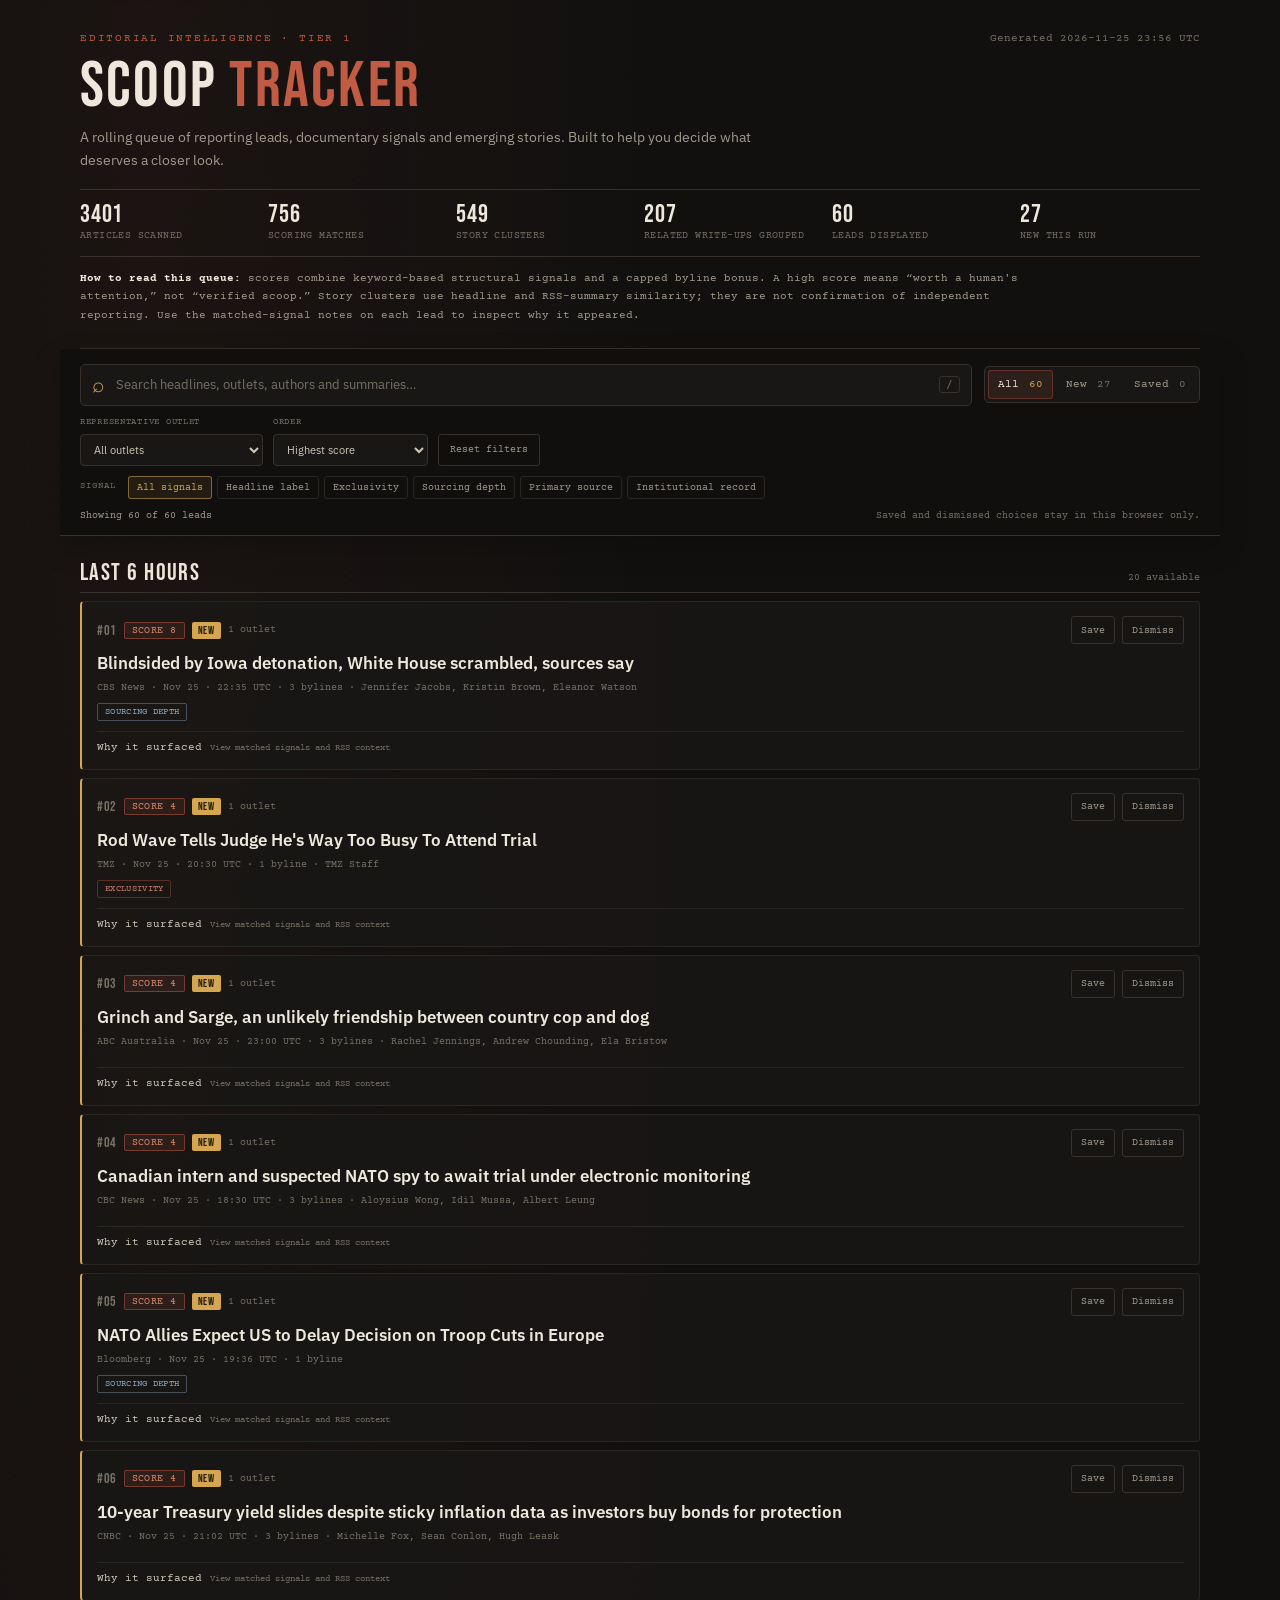
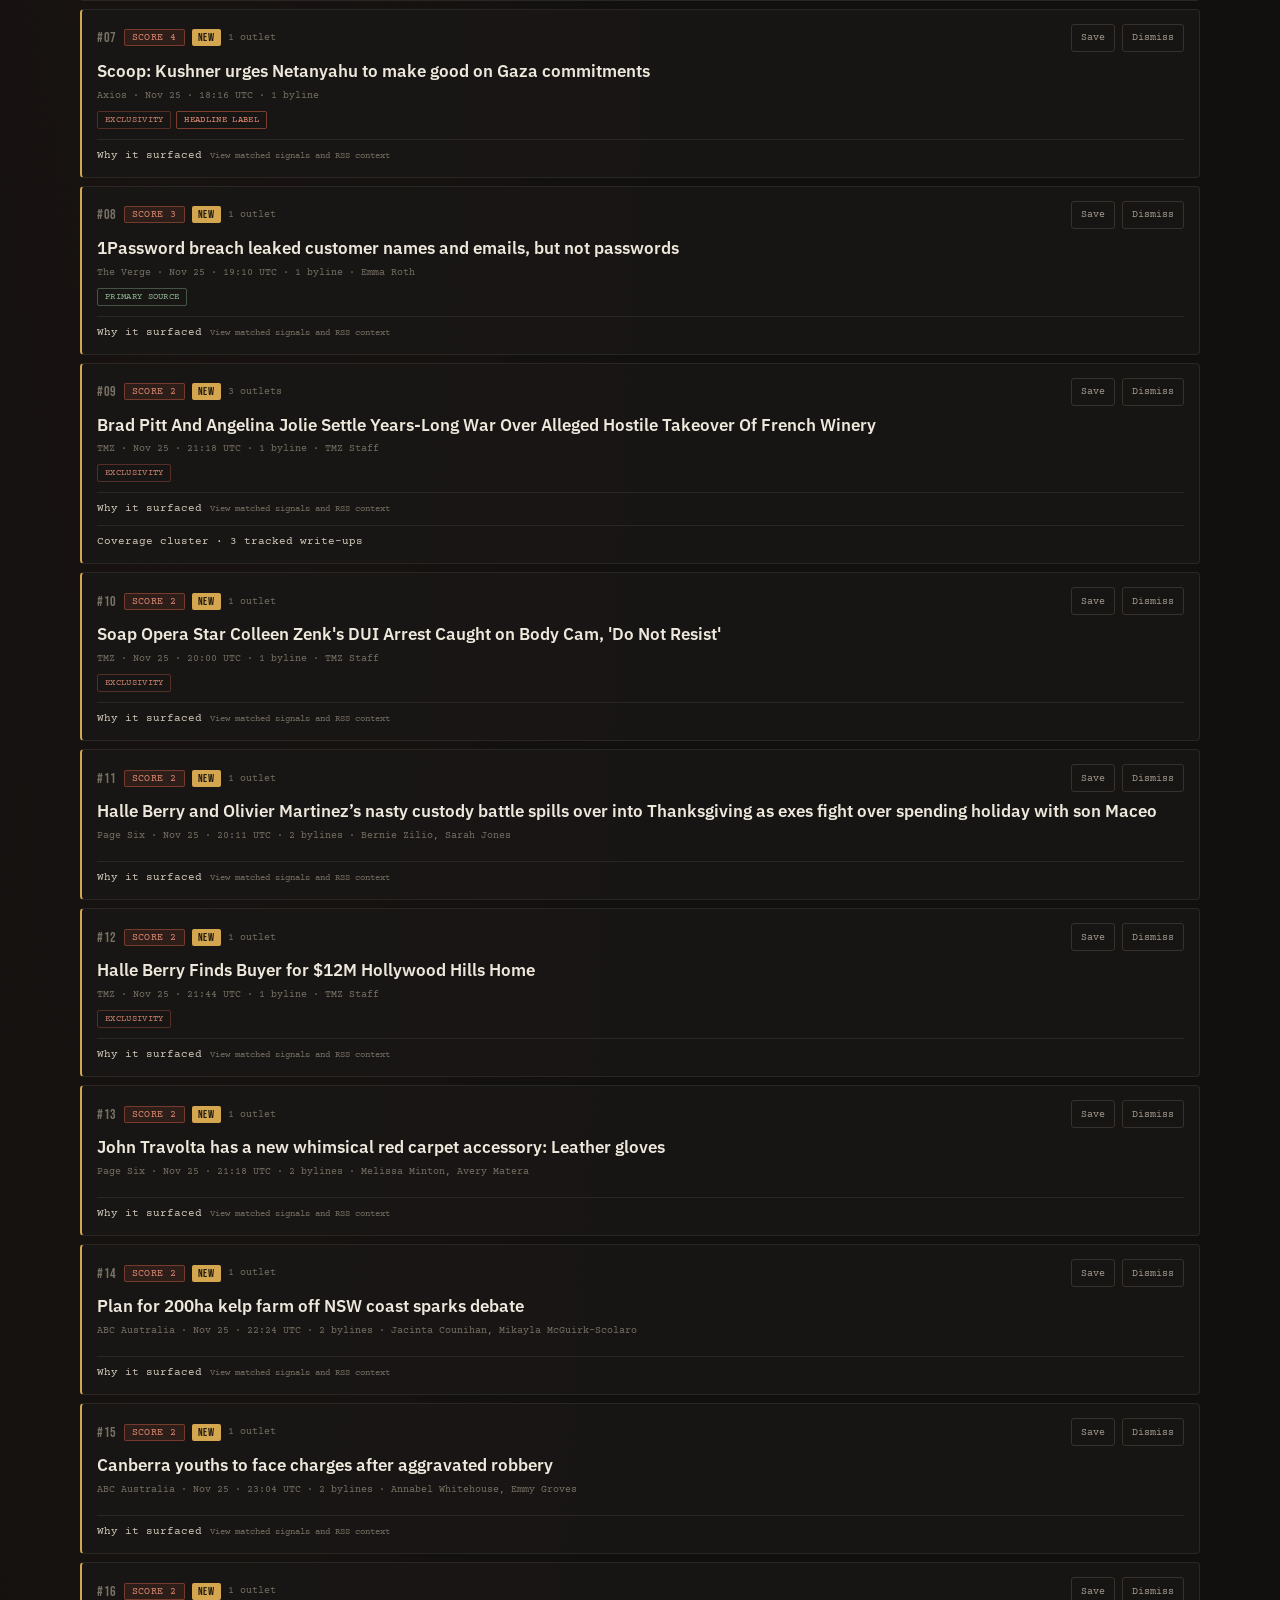
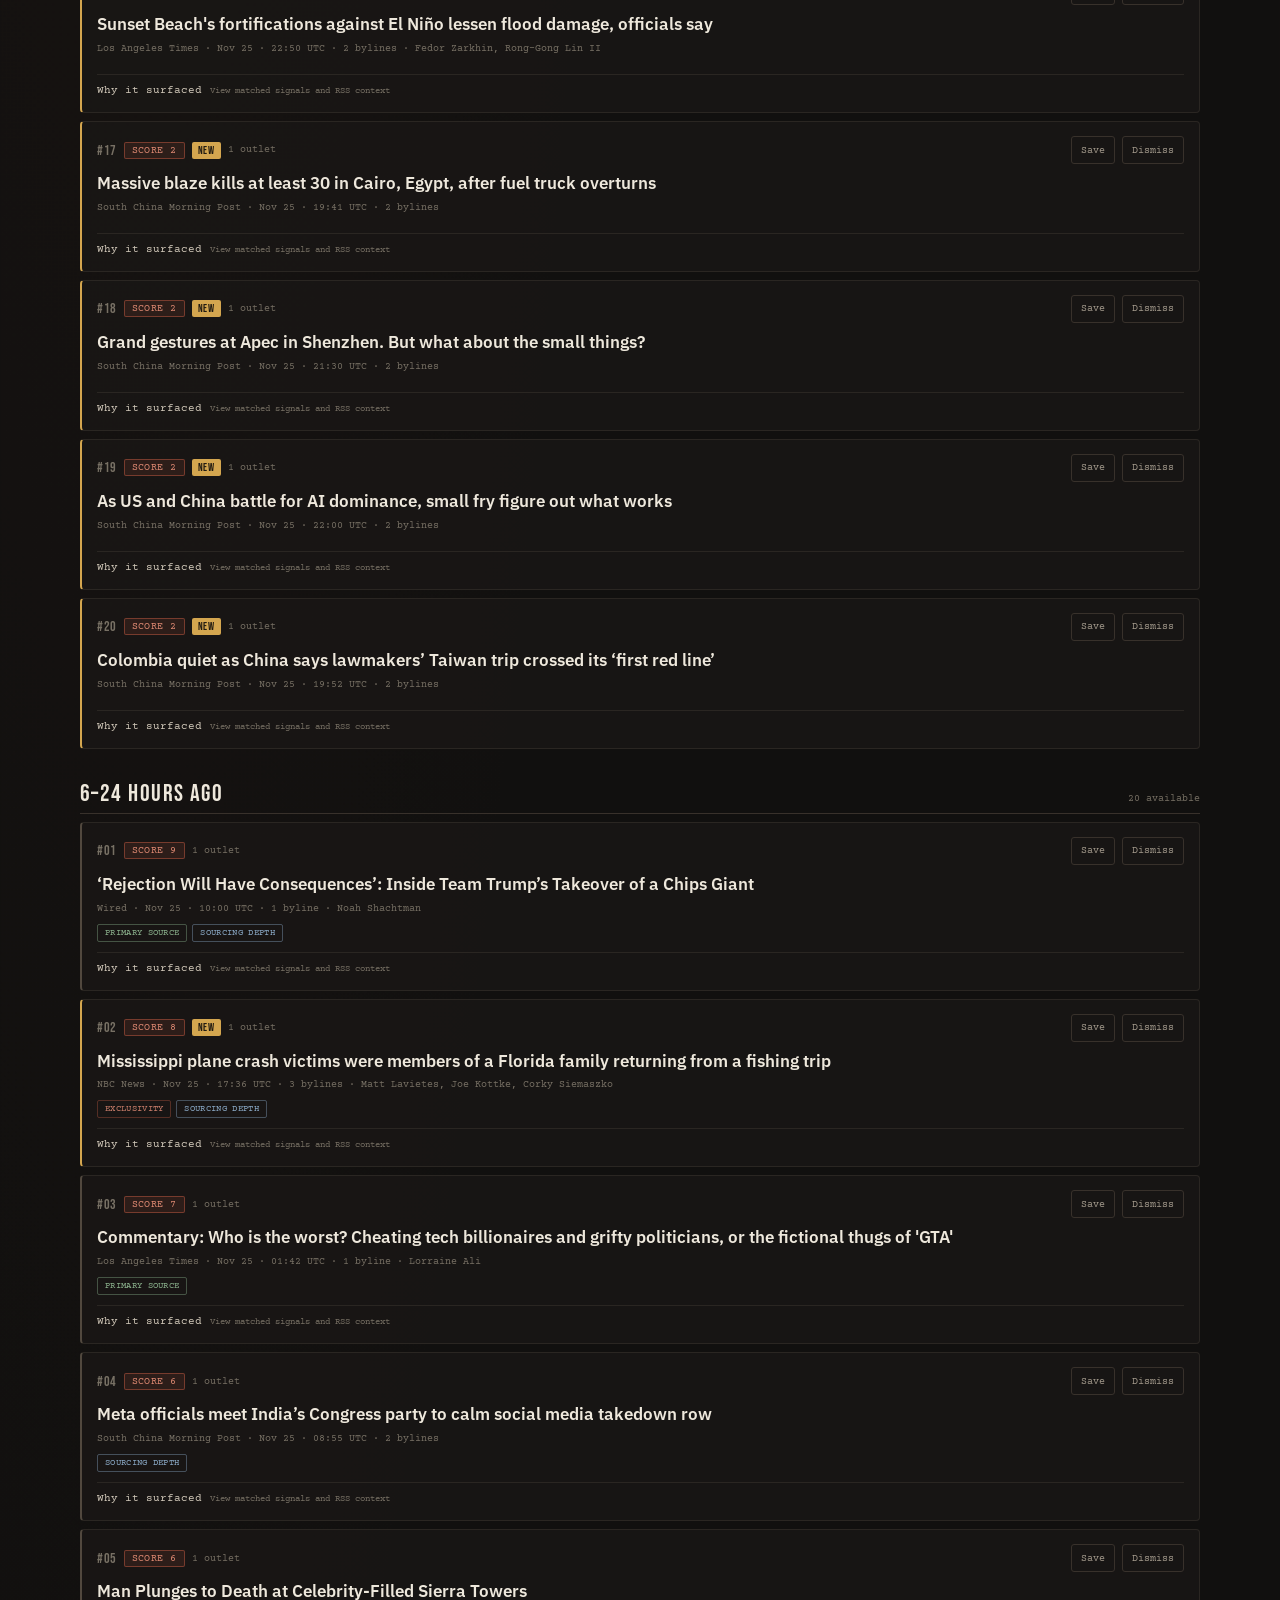
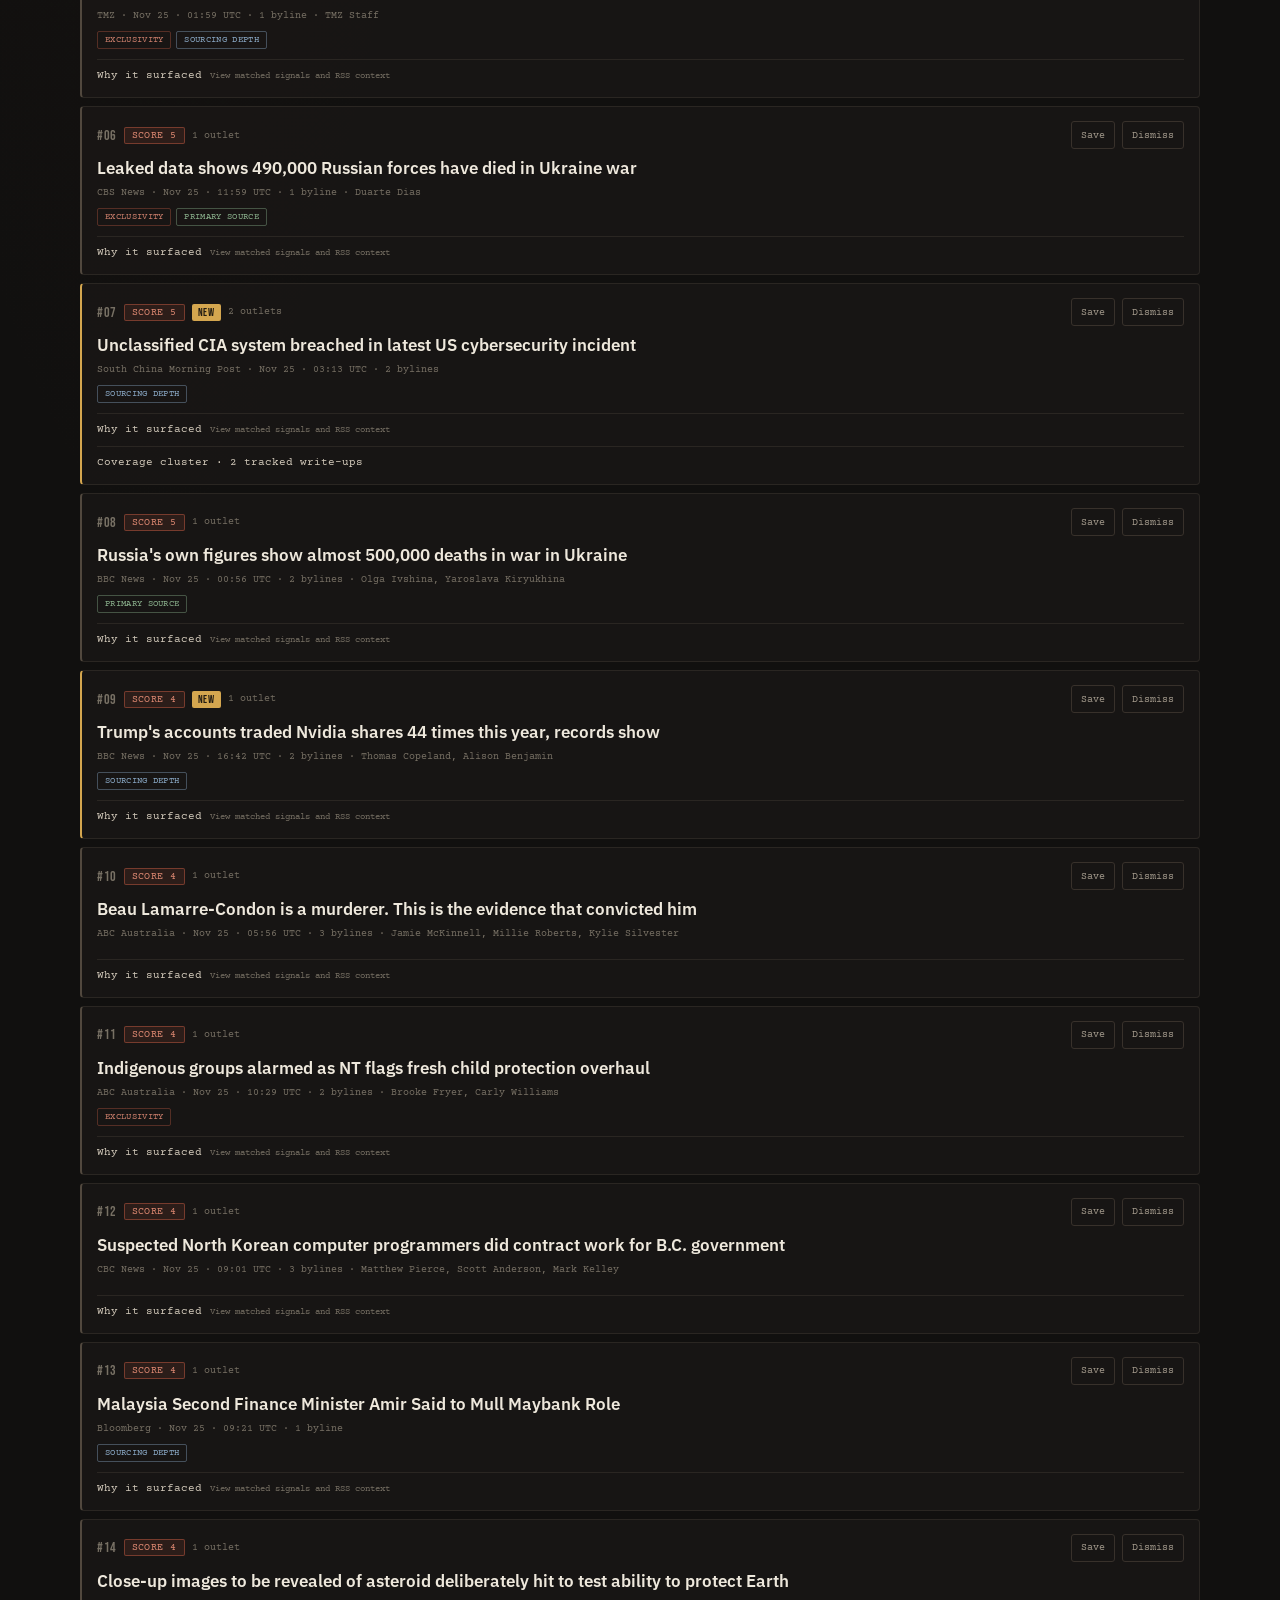
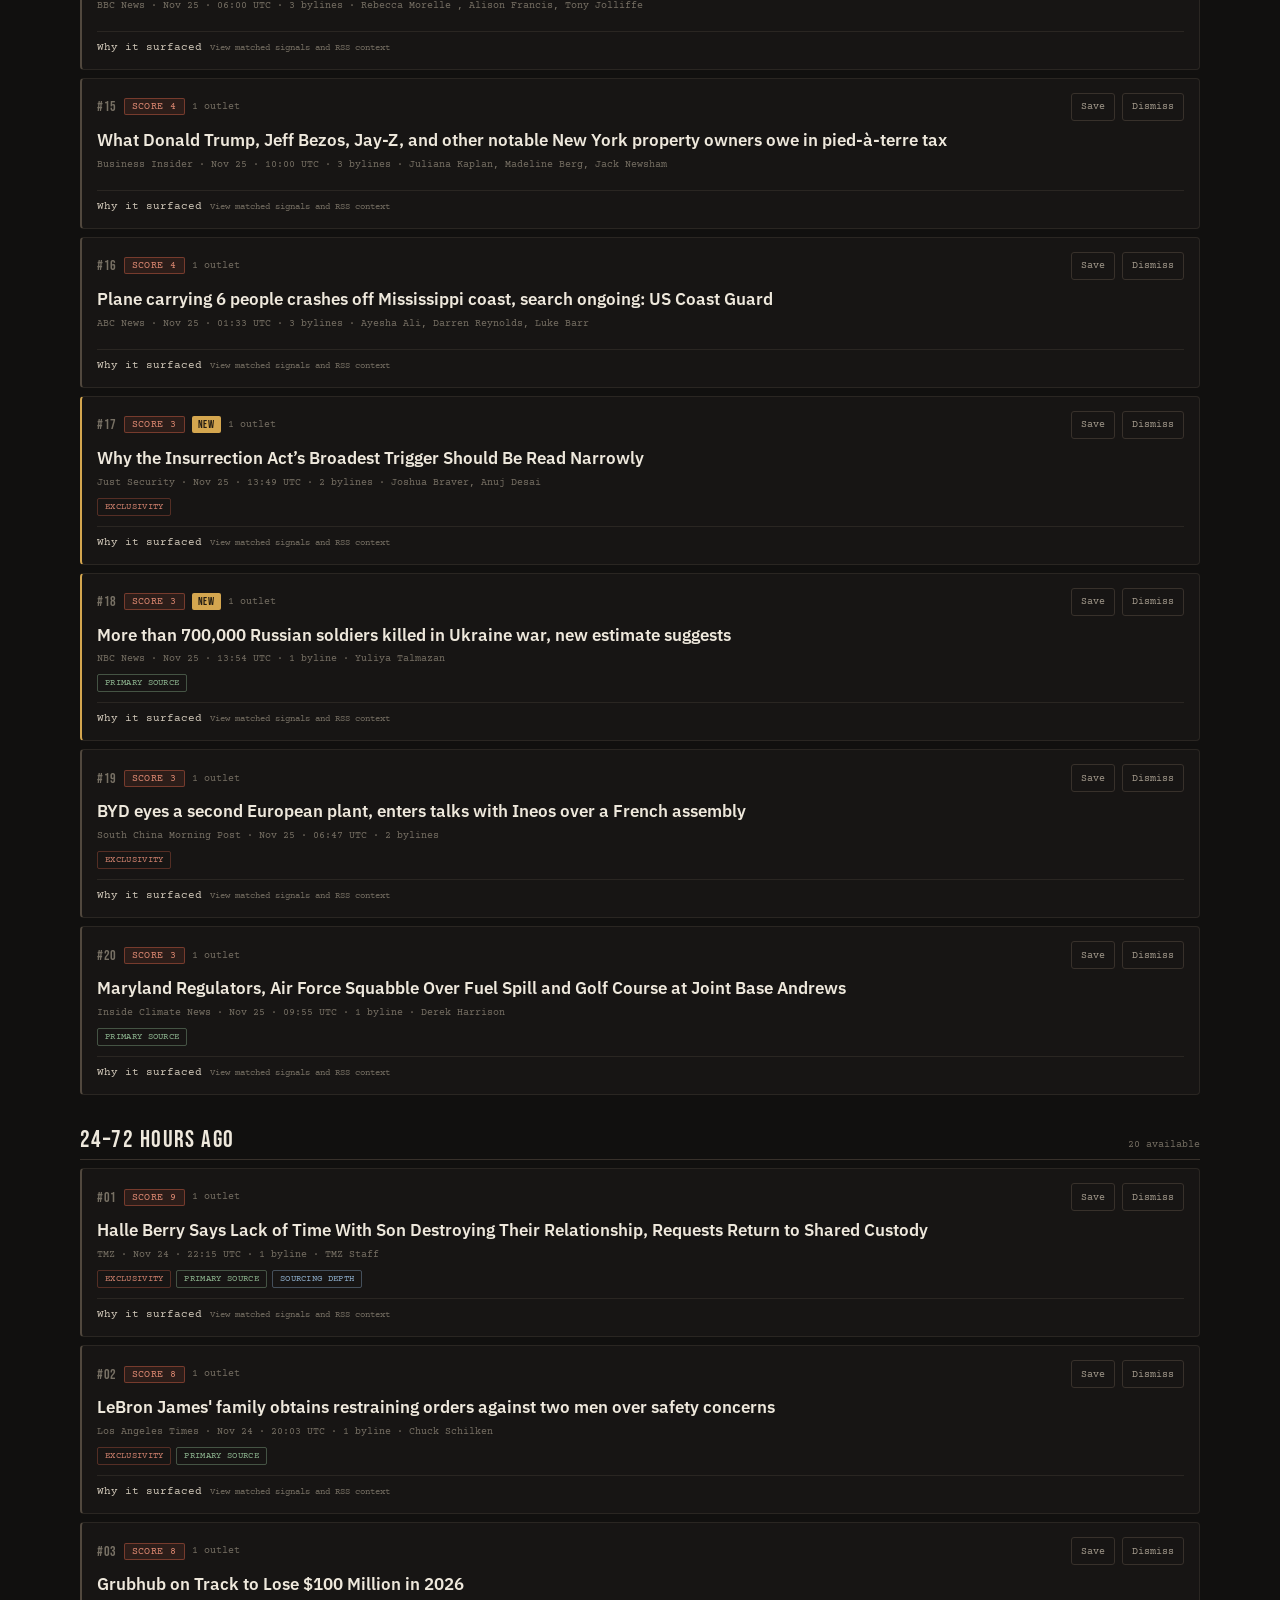
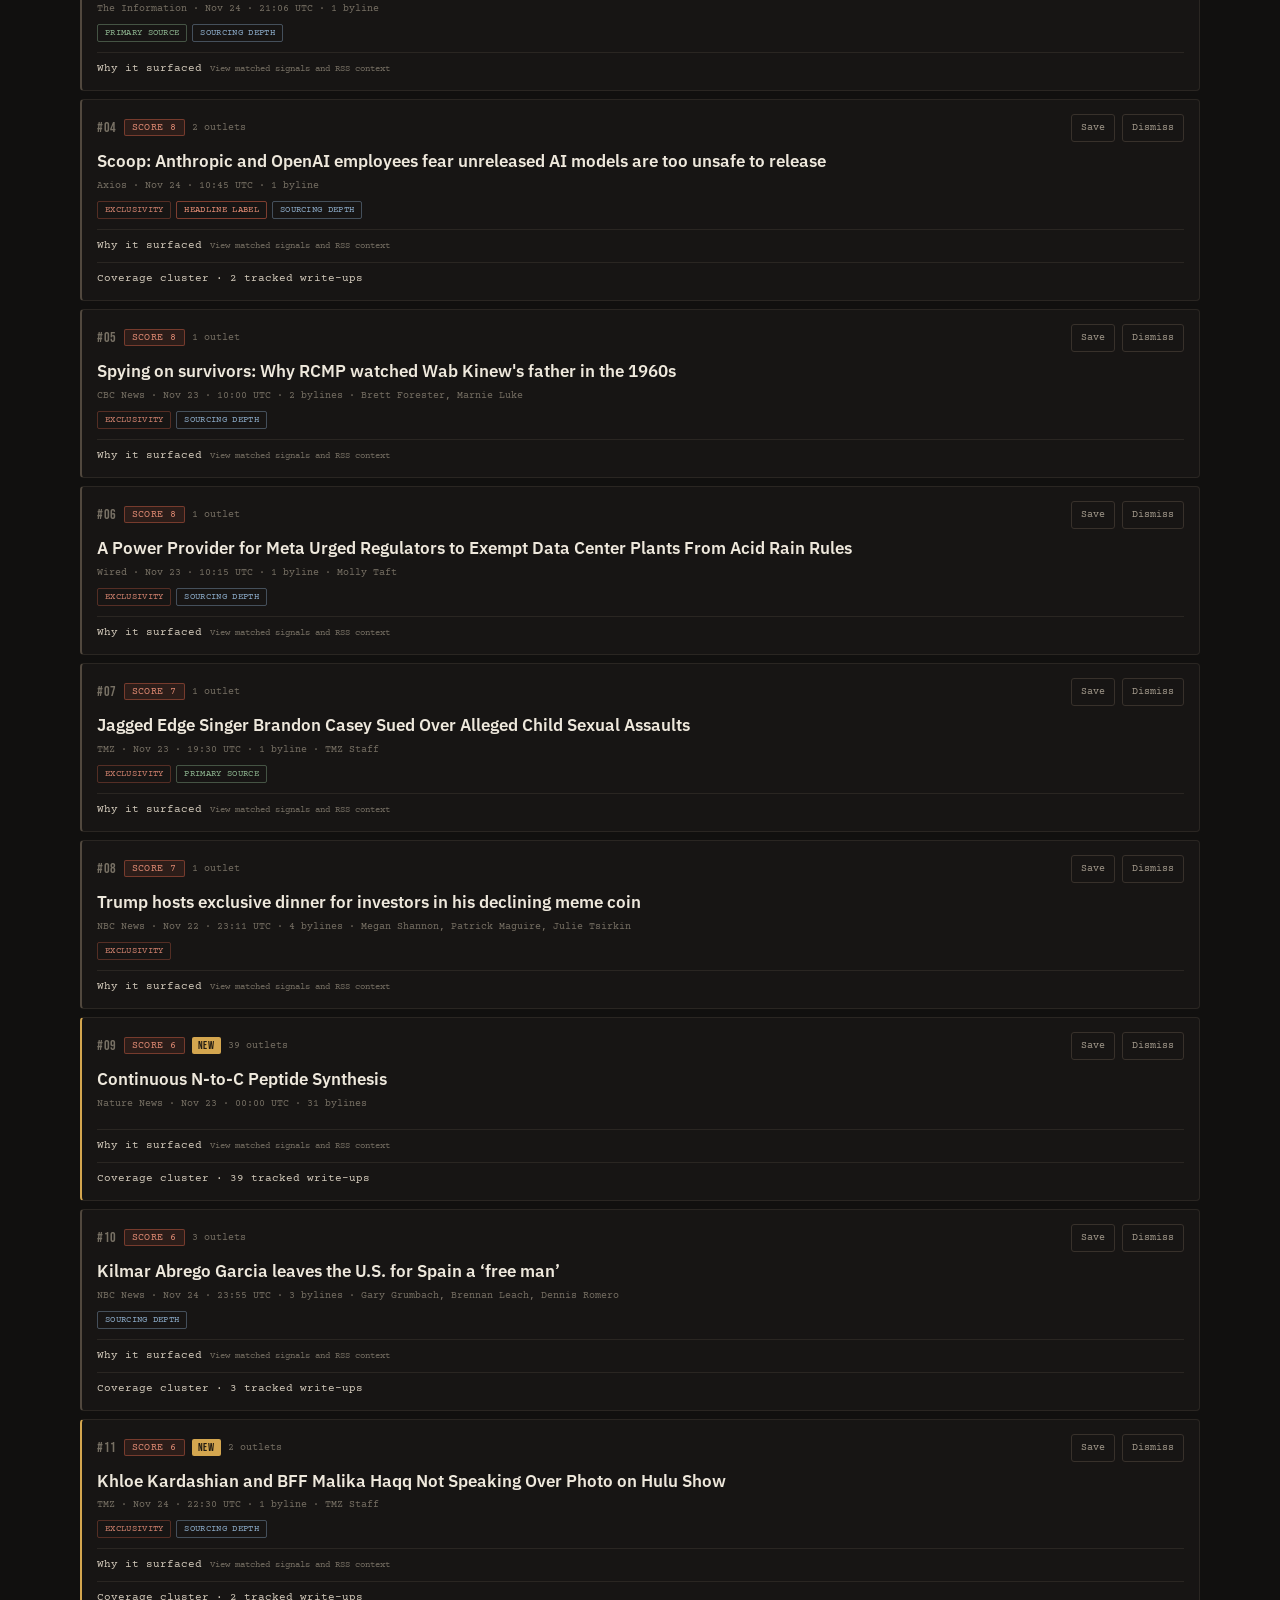
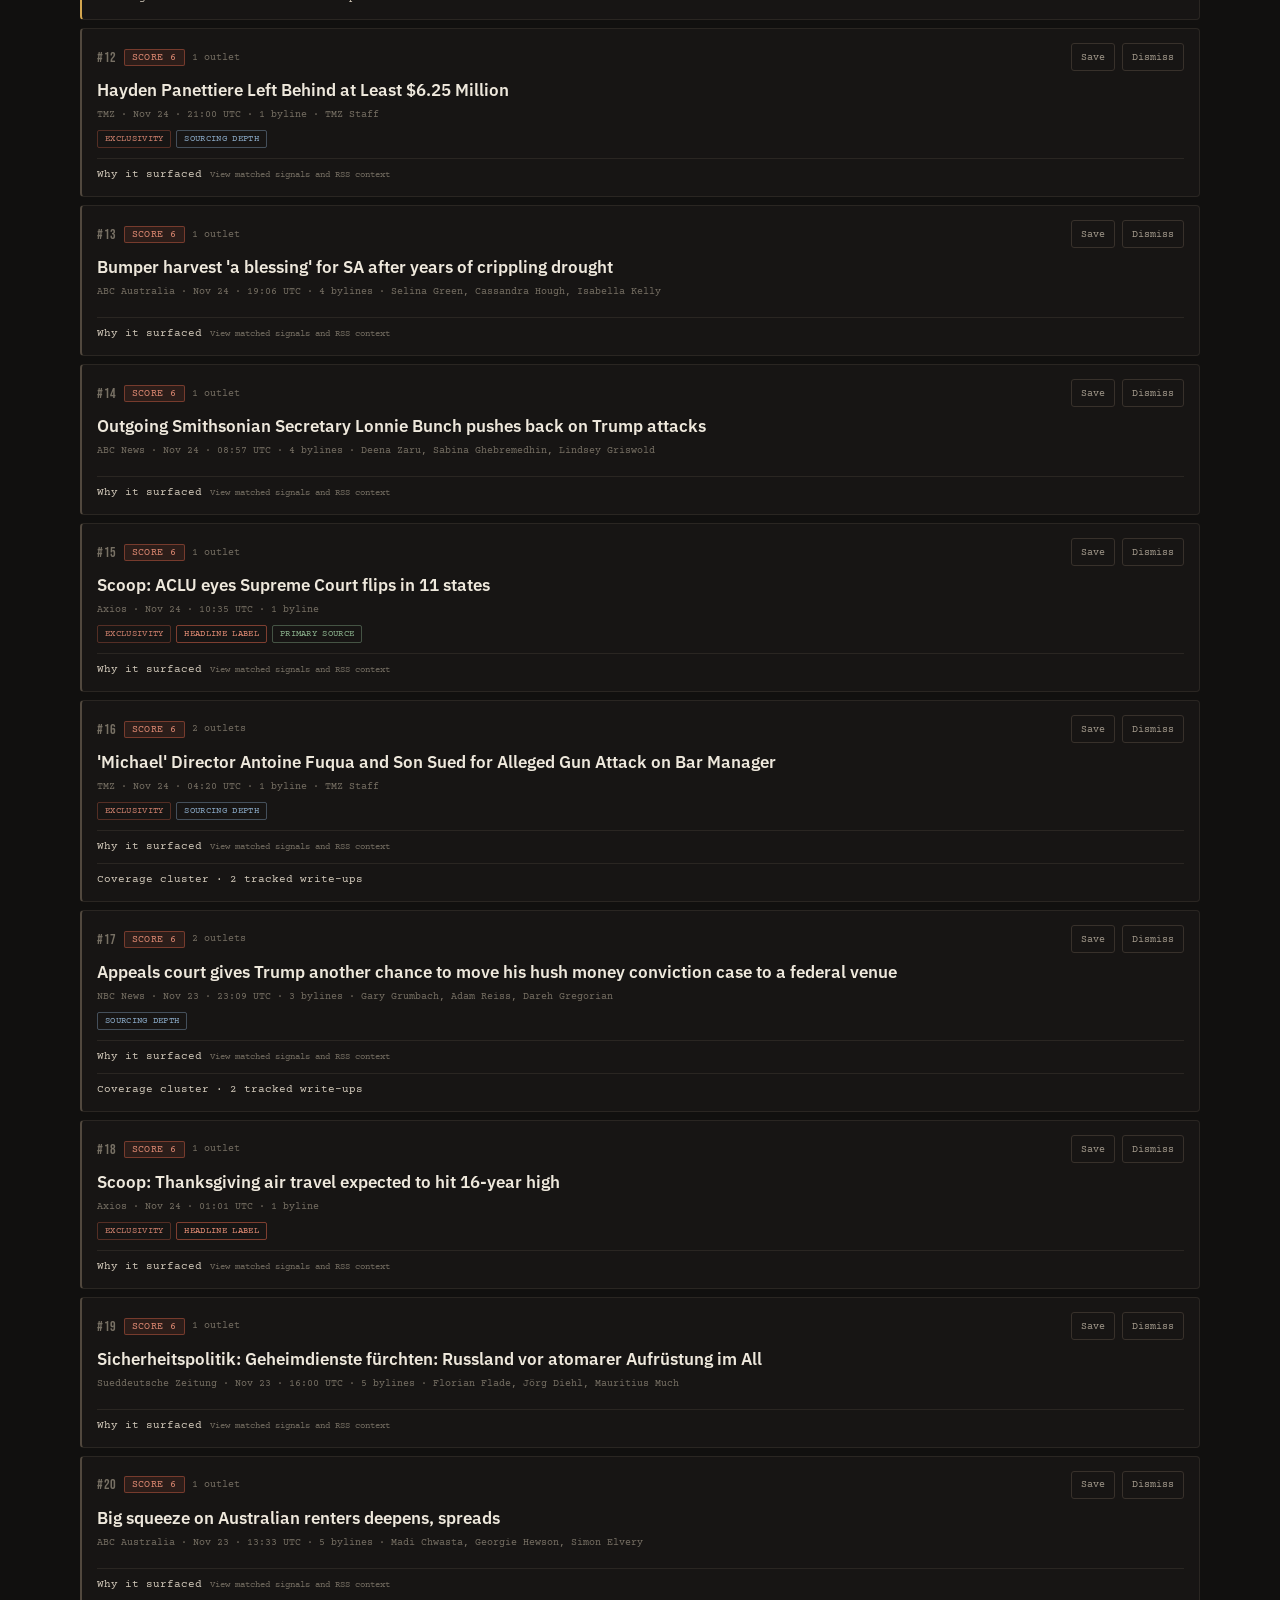
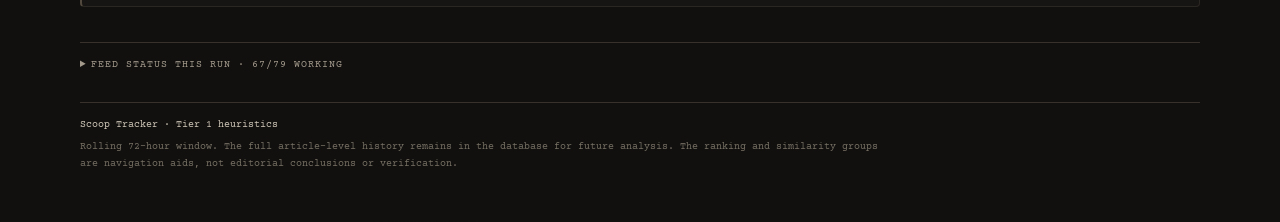
==== commit 3091dca1: "Scoop tracker run: 2026-11-25 23:56 UTC" ====
--- a/index.html
+++ b/index.html
@@ -16,17 +16,17 @@
   <header class="masthead">
     <div class="masthead-top">
       <span class="eyebrow">Editorial intelligence · Tier 1</span>
-      <span class="generated">Generated 2026-11-25 13:45 UTC</span>
+      <span class="generated">Generated 2026-11-25 23:56 UTC</span>
     </div>
     <h1>SCOOP <span>TRACKER</span></h1>
     <p class="dek">A rolling queue of reporting leads, documentary signals and emerging stories. Built to help you decide what deserves a closer look.</p>
     <div class="stats">
-      <div class="stat"><b>3398</b><span>articles scanned</span></div>
-      <div class="stat"><b>735</b><span>scoring matches</span></div>
-      <div class="stat"><b>571</b><span>story clusters</span></div>
-      <div class="stat"><b>164</b><span>related write-ups grouped</span></div>
+      <div class="stat"><b>3401</b><span>articles scanned</span></div>
+      <div class="stat"><b>756</b><span>scoring matches</span></div>
+      <div class="stat"><b>549</b><span>story clusters</span></div>
+      <div class="stat"><b>207</b><span>related write-ups grouped</span></div>
       <div class="stat"><b>60</b><span>leads displayed</span></div>
-      <div class="stat"><b>25</b><span>new this run</span></div>
+      <div class="stat"><b>27</b><span>new this run</span></div>
     </div>
     <div class="score-legend">
       <strong>How to read this queue:</strong> scores combine keyword-based structural signals and a capped byline bonus.
@@ -45,7 +45,7 @@
       </label>
       <div class="view-switch" role="group" aria-label="Story view">
         <button type="button" class="view-button is-active" data-view="all" aria-pressed="true">All <span data-view-count="all">60</span></button>
-        <button type="button" class="view-button" data-view="new" aria-pressed="false">New <span data-view-count="new">25</span></button>
+        <button type="button" class="view-button" data-view="new" aria-pressed="false">New <span data-view-count="new">27</span></button>
         <button type="button" class="view-button" data-view="saved" aria-pressed="false">Saved <span data-view-count="saved">0</span></button>
         <button type="button" class="view-button" data-view="dismissed" aria-pressed="false">Dismissed <span data-view-count="dismissed">0</span></button>
       </div>
@@ -85,118 +85,118 @@
   <section class="bucket" data-bucket>
     <div class="bucket-heading">
       <h2 class="bucket-title">Last 6 Hours</h2>
-      <span class="bucket-count" data-bucket-count>20 shown · 74 available</span>
+      <span class="bucket-count" data-bucket-count>20 shown · 35 available</span>
     </div>
     <div class="story-list">
         <article class="story-card is-new" data-story-card
-          data-source="Wired" data-sources="[&quot;Wired&quot;]"
-          data-tags="primary_source sourcing_depth" data-new="true"
-          data-score="9" data-time="1795600800" data-story-urls="[&quot;https://www.wired.com/story/inside-trumps-demands-to-another-chips-ceo/&quot;]">
+          data-source="CBS News" data-sources="[&quot;CBS News&quot;]"
+          data-tags="sourcing_depth" data-new="true"
+          data-score="8" data-time="1795646125" data-story-urls="[&quot;https://www.cbsnews.com/news/iowa-detonation-lead-white-house-blindsided-accountability/&quot;]">
           <div class="story-topline">
             <div class="story-rankline">
               <span class="rank">#01</span>
-              <span class="score-badge">SCORE 9</span>
-              <span class="badge-new">NEW</span>
-              <span class="cluster-count">1 outlet</span>
-            </div>
-            <div class="story-actions">
-              <button type="button" class="action-button save-button" data-action="save" aria-pressed="false">Save</button>
-              <button type="button" class="action-button dismiss-button" data-action="dismiss">Dismiss</button>
-            </div>
-          </div>
-          <a class="story-title" href="https://www.wired.com/story/inside-trumps-demands-to-another-chips-ceo/" target="_blank" rel="noopener noreferrer">‘Rejection Will Have Consequences’: Inside Team Trump’s Takeover of a Chips Giant</a>
-          <div class="meta">Wired · Nov 25 · 10:00 UTC · 1 byline · Noah Shachtman</div>
-          <div class="tags"><span class="tag tag-primary_source">primary source</span><span class="tag tag-sourcing_depth">sourcing depth</span></div>
-          <details class="story-context">
-            <summary>Why it surfaced <span>View matched signals and RSS context</span></summary>
-            <div class="context-body">
-              <div class="context-section">
-                <h3>Matched scoring signals</h3>
-                <ul class="signal-explanations"><li><strong>Primary Source.</strong> The text references documentary or first-hand material such as court filings, FOIA, leaked material, whistleblowers or regulatory filings. A mention does not mean the underlying record was independently checked.</li><li><strong>Sourcing Depth.</strong> The text contains language associated with deeper sourcing, such as people familiar with a matter, anonymous sourcing, documents obtained or reviewed, or a declined request for comment. The match does not establish the source&#x27;s quality.</li><li><strong>Byline credit: +0.</strong> No additional-byline bonus was applied.</li></ul>
-                <p class="score-caution">The displayed score is the sum of matched keyword markers and any byline bonus. Individual marker weights are not stored in the report database, so this explains the category-level matches rather than claiming an exact phrase-by-phrase breakdown.</p>
-              </div>
-              <div class="context-section">
-                <h3>RSS summary</h3>
-                <p class="summary-text">Donald Trump’s dealings with Intel reveal yet another government-led pressure campaign involving a private company, court documents show.</p>
-              </div>
-            </div>
-          </details>
-          
-        </article>
-        <article class="story-card is-new" data-story-card
-          data-source="South China Morning Post" data-sources="[&quot;South China Morning Post&quot;]"
-          data-tags="sourcing_depth" data-new="true"
-          data-score="6" data-time="1795596934" data-story-urls="[&quot;https://www.scmp.com/news/asia/south-asia/article/3375747/meta-officials-meet-indias-congress-party-calm-social-media-takedown-row&quot;]">
+              <span class="score-badge">SCORE 8</span>
+              <span class="badge-new">NEW</span>
+              <span class="cluster-count">1 outlet</span>
+            </div>
+            <div class="story-actions">
+              <button type="button" class="action-button save-button" data-action="save" aria-pressed="false">Save</button>
+              <button type="button" class="action-button dismiss-button" data-action="dismiss">Dismiss</button>
+            </div>
+          </div>
+          <a class="story-title" href="https://www.cbsnews.com/news/iowa-detonation-lead-white-house-blindsided-accountability/" target="_blank" rel="noopener noreferrer">Blindsided by Iowa detonation, White House scrambled, sources say</a>
+          <div class="meta">CBS News · Nov 25 · 22:35 UTC · 3 bylines · Jennifer  Jacobs, Kristin  Brown, Eleanor  Watson</div>
+          <div class="tags"><span class="tag tag-sourcing_depth">sourcing depth</span></div>
+          <details class="story-context">
+            <summary>Why it surfaced <span>View matched signals and RSS context</span></summary>
+            <div class="context-body">
+              <div class="context-section">
+                <h3>Matched scoring signals</h3>
+                <ul class="signal-explanations"><li><strong>Sourcing Depth.</strong> The text contains language associated with deeper sourcing, such as people familiar with a matter, anonymous sourcing, documents obtained or reviewed, or a declined request for comment. The match does not establish the source&#x27;s quality.</li><li><strong>Byline credit: +4.</strong> 3 bylines; the bonus is two points per additional byline, capped at six.</li></ul>
+                <p class="score-caution">The displayed score is the sum of matched keyword markers and any byline bonus. Individual marker weights are not stored in the report database, so this explains the category-level matches rather than claiming an exact phrase-by-phrase breakdown.</p>
+              </div>
+              <div class="context-section">
+                <h3>RSS summary</h3>
+                <p class="summary-text">White House officials have expressed frustration in internal conversations that they had to scramble to deal with the crisis.</p>
+              </div>
+            </div>
+          </details>
+          
+        </article>
+        <article class="story-card is-new" data-story-card
+          data-source="TMZ" data-sources="[&quot;TMZ&quot;]"
+          data-tags="exclusivity" data-new="true"
+          data-score="4" data-time="1795638658" data-story-urls="[&quot;https://www.tmz.com/2026/11/25/rod-wave-says-he-is-too-busy-for-trial/&quot;]">
           <div class="story-topline">
             <div class="story-rankline">
               <span class="rank">#02</span>
-              <span class="score-badge">SCORE 6</span>
-              <span class="badge-new">NEW</span>
-              <span class="cluster-count">1 outlet</span>
-            </div>
-            <div class="story-actions">
-              <button type="button" class="action-button save-button" data-action="save" aria-pressed="false">Save</button>
-              <button type="button" class="action-button dismiss-button" data-action="dismiss">Dismiss</button>
-            </div>
-          </div>
-          <a class="story-title" href="https://www.scmp.com/news/asia/south-asia/article/3375747/meta-officials-meet-indias-congress-party-calm-social-media-takedown-row" target="_blank" rel="noopener noreferrer">Meta officials meet India’s Congress party to calm social media takedown row</a>
-          <div class="meta">South China Morning Post · Nov 25 · 08:55 UTC · 2 bylines</div>
-          <div class="tags"><span class="tag tag-sourcing_depth">sourcing depth</span></div>
-          <details class="story-context">
-            <summary>Why it surfaced <span>View matched signals and RSS context</span></summary>
-            <div class="context-body">
-              <div class="context-section">
-                <h3>Matched scoring signals</h3>
-                <ul class="signal-explanations"><li><strong>Sourcing Depth.</strong> The text contains language associated with deeper sourcing, such as people familiar with a matter, anonymous sourcing, documents obtained or reviewed, or a declined request for comment. The match does not establish the source&#x27;s quality.</li><li><strong>Byline credit: +2.</strong> 2 bylines; the bonus is two points per additional byline, capped at six.</li></ul>
-                <p class="score-caution">The displayed score is the sum of matched keyword markers and any byline bonus. Individual marker weights are not stored in the report database, so this explains the category-level matches rather than claiming an exact phrase-by-phrase breakdown.</p>
-              </div>
-              <div class="context-section">
-                <h3>RSS summary</h3>
-                <p class="summary-text">Meta Platforms’ top executives in India held closed-door talks ⁠with the country’s opposition Congress party as the two sides try to defuse protests against the US firm’s content moderation practices, four people familiar with the matter have said. Meta’s Aman Jain and Natasha Jog, two key executives in India, represented the company at the meeting at Congress headquarters on ‌Tuesday, one person said. They raised concerns about protests targeting Meta’s offices and the depiction of CEO Mark...</p>
-              </div>
-            </div>
-          </details>
-          
-        </article>
-        <article class="story-card is-new" data-story-card
-          data-source="CBS News" data-sources="[&quot;CBS News&quot;]"
-          data-tags="exclusivity primary_source" data-new="true"
-          data-score="5" data-time="1795607994" data-story-urls="[&quot;https://www.cbsnews.com/news/russia-ukraine-war-russian-soldier-death-toll-data-leak/&quot;]">
+              <span class="score-badge">SCORE 4</span>
+              <span class="badge-new">NEW</span>
+              <span class="cluster-count">1 outlet</span>
+            </div>
+            <div class="story-actions">
+              <button type="button" class="action-button save-button" data-action="save" aria-pressed="false">Save</button>
+              <button type="button" class="action-button dismiss-button" data-action="dismiss">Dismiss</button>
+            </div>
+          </div>
+          <a class="story-title" href="https://www.tmz.com/2026/11/25/rod-wave-says-he-is-too-busy-for-trial/" target="_blank" rel="noopener noreferrer">Rod Wave Tells Judge He&#x27;s Way Too Busy To Attend Trial</a>
+          <div class="meta">TMZ · Nov 25 · 20:30 UTC · 1 byline · TMZ Staff</div>
+          <div class="tags"><span class="tag tag-exclusivity">exclusivity</span></div>
+          <details class="story-context">
+            <summary>Why it surfaced <span>View matched signals and RSS context</span></summary>
+            <div class="context-body">
+              <div class="context-section">
+                <h3>Matched scoring signals</h3>
+                <ul class="signal-explanations"><li><strong>Exclusivity.</strong> Exclusivity language appears in the headline, RSS summary or extracted article text—for example “exclusive”, “can reveal” or “has obtained”. The wording can be self-asserted.</li><li><strong>Byline credit: +0.</strong> No additional-byline bonus was applied.</li></ul>
+                <p class="score-caution">The displayed score is the sum of matched keyword markers and any byline bonus. Individual marker weights are not stored in the report database, so this explains the category-level matches rather than claiming an exact phrase-by-phrase breakdown.</p>
+              </div>
+              <div class="context-section">
+                <h3>RSS summary</h3>
+                <p class="summary-text">A judge is pushing back Rod Wave&#x27;s trial, where he stands accused of an alleged battery ... and it&#x27;s all because the rapper said he needed to finish his nationwide tour, TMZ has learned. According to court docs, obtained by TMZ, Rod asked the…</p>
+              </div>
+            </div>
+          </details>
+          
+        </article>
+        <article class="story-card is-new" data-story-card
+          data-source="ABC Australia" data-sources="[&quot;ABC Australia&quot;]"
+          data-tags="" data-new="true"
+          data-score="4" data-time="1795647600" data-story-urls="[&quot;https://www.abc.net.au/news/2026-11-26/wa-police-officer-takes-in-dog-after-crash-kills-owner/107417162&quot;]">
           <div class="story-topline">
             <div class="story-rankline">
               <span class="rank">#03</span>
-              <span class="score-badge">SCORE 5</span>
-              <span class="badge-new">NEW</span>
-              <span class="cluster-count">1 outlet</span>
-            </div>
-            <div class="story-actions">
-              <button type="button" class="action-button save-button" data-action="save" aria-pressed="false">Save</button>
-              <button type="button" class="action-button dismiss-button" data-action="dismiss">Dismiss</button>
-            </div>
-          </div>
-          <a class="story-title" href="https://www.cbsnews.com/news/russia-ukraine-war-russian-soldier-death-toll-data-leak/" target="_blank" rel="noopener noreferrer">Leaked data shows 490,000 Russian forces have died in Ukraine war</a>
-          <div class="meta">CBS News · Nov 25 · 11:59 UTC · 1 byline · Duarte  Dias</div>
-          <div class="tags"><span class="tag tag-exclusivity">exclusivity</span><span class="tag tag-primary_source">primary source</span></div>
-          <details class="story-context">
-            <summary>Why it surfaced <span>View matched signals and RSS context</span></summary>
-            <div class="context-body">
-              <div class="context-section">
-                <h3>Matched scoring signals</h3>
-                <ul class="signal-explanations"><li><strong>Exclusivity.</strong> Exclusivity language appears in the headline, RSS summary or extracted article text—for example “exclusive”, “can reveal” or “has obtained”. The wording can be self-asserted.</li><li><strong>Primary Source.</strong> The text references documentary or first-hand material such as court filings, FOIA, leaked material, whistleblowers or regulatory filings. A mention does not mean the underlying record was independently checked.</li><li><strong>Byline credit: +0.</strong> No additional-byline bonus was applied.</li></ul>
-                <p class="score-caution">The displayed score is the sum of matched keyword markers and any byline bonus. Individual marker weights are not stored in the report database, so this explains the category-level matches rather than claiming an exact phrase-by-phrase breakdown.</p>
-              </div>
-              <div class="context-section">
-                <h3>RSS summary</h3>
-                <p class="summary-text">Russian government data obtained by pro-Ukraine hackers and analyzed by the BBC indicates that Russia has lost at least 490,334 soldiers during its war on Ukraine.</p>
-              </div>
-            </div>
-          </details>
-          
-        </article>
-        <article class="story-card is-new" data-story-card
-          data-source="ABC Australia" data-sources="[&quot;ABC Australia&quot;]"
-          data-tags="exclusivity" data-new="true"
-          data-score="4" data-time="1795602549" data-story-urls="[&quot;https://www.abc.net.au/news/2026-11-25/indigenous-advocates-concerned-about-child-protection-overhaul/107424898&quot;]">
+              <span class="score-badge">SCORE 4</span>
+              <span class="badge-new">NEW</span>
+              <span class="cluster-count">1 outlet</span>
+            </div>
+            <div class="story-actions">
+              <button type="button" class="action-button save-button" data-action="save" aria-pressed="false">Save</button>
+              <button type="button" class="action-button dismiss-button" data-action="dismiss">Dismiss</button>
+            </div>
+          </div>
+          <a class="story-title" href="https://www.abc.net.au/news/2026-11-26/wa-police-officer-takes-in-dog-after-crash-kills-owner/107417162" target="_blank" rel="noopener noreferrer">Grinch and Sarge, an unlikely friendship between country cop and dog</a>
+          <div class="meta">ABC Australia · Nov 25 · 23:00 UTC · 3 bylines · Rachel Jennings, Andrew Chounding, Ela Bristow</div>
+          <div class="tags"></div>
+          <details class="story-context">
+            <summary>Why it surfaced <span>View matched signals and RSS context</span></summary>
+            <div class="context-body">
+              <div class="context-section">
+                <h3>Matched scoring signals</h3>
+                <ul class="signal-explanations"><li><strong>Byline credit: +4.</strong> 3 bylines; the bonus is two points per additional byline, capped at six.</li></ul>
+                <p class="score-caution">The displayed score is the sum of matched keyword markers and any byline bonus. Individual marker weights are not stored in the report database, so this explains the category-level matches rather than claiming an exact phrase-by-phrase breakdown.</p>
+              </div>
+              <div class="context-section">
+                <h3>RSS summary</h3>
+                <p class="summary-text">When a country cop arrived at the scene of a horrific car accident, the last thing he expected to find was an Alaskan malamute.</p>
+              </div>
+            </div>
+          </details>
+          
+        </article>
+        <article class="story-card is-new" data-story-card
+          data-source="CBC News" data-sources="[&quot;CBC News&quot;]"
+          data-tags="" data-new="true"
+          data-score="4" data-time="1795631434" data-story-urls="[&quot;https://www.cbc.ca/news/canada/canadian-nato-intern-spy-suspect-electronic-monitoring-9.7435716?cmp=rss&quot;]">
           <div class="story-topline">
             <div class="story-rankline">
               <span class="rank">#04</span>
@@ -209,29 +209,29 @@
               <button type="button" class="action-button dismiss-button" data-action="dismiss">Dismiss</button>
             </div>
           </div>
-          <a class="story-title" href="https://www.abc.net.au/news/2026-11-25/indigenous-advocates-concerned-about-child-protection-overhaul/107424898" target="_blank" rel="noopener noreferrer">Indigenous groups alarmed as NT flags fresh child protection overhaul</a>
-          <div class="meta">ABC Australia · Nov 25 · 10:29 UTC · 2 bylines · Brooke Fryer, Carly Williams</div>
-          <div class="tags"><span class="tag tag-exclusivity">exclusivity</span></div>
-          <details class="story-context">
-            <summary>Why it surfaced <span>View matched signals and RSS context</span></summary>
-            <div class="context-body">
-              <div class="context-section">
-                <h3>Matched scoring signals</h3>
-                <ul class="signal-explanations"><li><strong>Exclusivity.</strong> Exclusivity language appears in the headline, RSS summary or extracted article text—for example “exclusive”, “can reveal” or “has obtained”. The wording can be self-asserted.</li><li><strong>Byline credit: +2.</strong> 2 bylines; the bonus is two points per additional byline, capped at six.</li></ul>
-                <p class="score-caution">The displayed score is the sum of matched keyword markers and any byline bonus. Individual marker weights are not stored in the report database, so this explains the category-level matches rather than claiming an exact phrase-by-phrase breakdown.</p>
-              </div>
-              <div class="context-section">
-                <h3>RSS summary</h3>
-                <p class="summary-text">The Northern Territory is considering further child protection changes that would limit judicial oversight of care arrangements and give child protection workers the ability to issue domestic violence orders, the ABC can reveal.</p>
-              </div>
-            </div>
-          </details>
-          
-        </article>
-        <article class="story-card is-new" data-story-card
-          data-source="CBC News" data-sources="[&quot;CBC News&quot;]"
-          data-tags="" data-new="true"
-          data-score="4" data-time="1795597307" data-story-urls="[&quot;https://www.cbc.ca/news/canada/suspected-north-korean-computer-programmers-british-columbia-government-9.7433830?cmp=rss&quot;]">
+          <a class="story-title" href="https://www.cbc.ca/news/canada/canadian-nato-intern-spy-suspect-electronic-monitoring-9.7435716?cmp=rss" target="_blank" rel="noopener noreferrer">Canadian intern and suspected NATO spy to await trial under electronic monitoring</a>
+          <div class="meta">CBC News · Nov 25 · 18:30 UTC · 3 bylines · Aloysius Wong, Idil Mussa, Albert Leung</div>
+          <div class="tags"></div>
+          <details class="story-context">
+            <summary>Why it surfaced <span>View matched signals and RSS context</span></summary>
+            <div class="context-body">
+              <div class="context-section">
+                <h3>Matched scoring signals</h3>
+                <ul class="signal-explanations"><li><strong>Byline credit: +4.</strong> 3 bylines; the bonus is two points per additional byline, capped at six.</li></ul>
+                <p class="score-caution">The displayed score is the sum of matched keyword markers and any byline bonus. Individual marker weights are not stored in the report database, so this explains the category-level matches rather than claiming an exact phrase-by-phrase breakdown.</p>
+              </div>
+              <div class="context-section">
+                <h3>RSS summary</h3>
+                <p class="summary-text">Biwei Zhang, the 33-year-old computer scientist accused of spying on NATO, will be under electronic monitoring while awaiting trial, a Belgian court ruled on Wednesday.</p>
+              </div>
+            </div>
+          </details>
+          
+        </article>
+        <article class="story-card is-new" data-story-card
+          data-source="Bloomberg" data-sources="[&quot;Bloomberg&quot;]"
+          data-tags="sourcing_depth" data-new="true"
+          data-score="4" data-time="1795635381" data-story-urls="[&quot;https://www.bloomberg.com/news/articles/2026-11-25/nato-allies-expect-us-to-delay-decision-on-troop-cuts-in-europe&quot;]">
           <div class="story-topline">
             <div class="story-rankline">
               <span class="rank">#05</span>
@@ -244,29 +244,29 @@
               <button type="button" class="action-button dismiss-button" data-action="dismiss">Dismiss</button>
             </div>
           </div>
-          <a class="story-title" href="https://www.cbc.ca/news/canada/suspected-north-korean-computer-programmers-british-columbia-government-9.7433830?cmp=rss" target="_blank" rel="noopener noreferrer">Suspected North Korean computer programmers did contract work for B.C. government</a>
-          <div class="meta">CBC News · Nov 25 · 09:01 UTC · 3 bylines · Matthew Pierce, Scott Anderson, Mark Kelley</div>
-          <div class="tags"></div>
-          <details class="story-context">
-            <summary>Why it surfaced <span>View matched signals and RSS context</span></summary>
-            <div class="context-body">
-              <div class="context-section">
-                <h3>Matched scoring signals</h3>
-                <ul class="signal-explanations"><li><strong>Byline credit: +4.</strong> 3 bylines; the bonus is two points per additional byline, capped at six.</li></ul>
-                <p class="score-caution">The displayed score is the sum of matched keyword markers and any byline bonus. Individual marker weights are not stored in the report database, so this explains the category-level matches rather than claiming an exact phrase-by-phrase breakdown.</p>
-              </div>
-              <div class="context-section">
-                <h3>RSS summary</h3>
-                <p class="summary-empty">No RSS summary was supplied by this outlet.</p>
-              </div>
-            </div>
-          </details>
-          
-        </article>
-        <article class="story-card is-new" data-story-card
-          data-source="Bloomberg" data-sources="[&quot;Bloomberg&quot;]"
-          data-tags="sourcing_depth" data-new="true"
-          data-score="4" data-time="1795598517" data-story-urls="[&quot;https://www.bloomberg.com/news/articles/2026-11-25/malaysia-second-finance-minister-amir-said-to-mull-maybank-role&quot;]">
+          <a class="story-title" href="https://www.bloomberg.com/news/articles/2026-11-25/nato-allies-expect-us-to-delay-decision-on-troop-cuts-in-europe" target="_blank" rel="noopener noreferrer">NATO Allies Expect US to Delay Decision on Troop Cuts in Europe</a>
+          <div class="meta">Bloomberg · Nov 25 · 19:36 UTC · 1 byline</div>
+          <div class="tags"><span class="tag tag-sourcing_depth">sourcing depth</span></div>
+          <details class="story-context">
+            <summary>Why it surfaced <span>View matched signals and RSS context</span></summary>
+            <div class="context-body">
+              <div class="context-section">
+                <h3>Matched scoring signals</h3>
+                <ul class="signal-explanations"><li><strong>Sourcing Depth.</strong> The text contains language associated with deeper sourcing, such as people familiar with a matter, anonymous sourcing, documents obtained or reviewed, or a declined request for comment. The match does not establish the source&#x27;s quality.</li><li><strong>Byline credit: +0.</strong> No additional-byline bonus was applied.</li></ul>
+                <p class="score-caution">The displayed score is the sum of matched keyword markers and any byline bonus. Individual marker weights are not stored in the report database, so this explains the category-level matches rather than claiming an exact phrase-by-phrase breakdown.</p>
+              </div>
+              <div class="context-section">
+                <h3>RSS summary</h3>
+                <p class="summary-text">NATO nations expect the US to delay a final decision on cutting troop numbers in Europe past early December, people familiar with the matter said, as the Trump administration puts a renewed focus on securing a Ukraine peace deal.</p>
+              </div>
+            </div>
+          </details>
+          
+        </article>
+        <article class="story-card is-new" data-story-card
+          data-source="CNBC" data-sources="[&quot;CNBC&quot;]"
+          data-tags="" data-new="true"
+          data-score="4" data-time="1795640525" data-story-urls="[&quot;https://www.cnbc.com/2026/11/25/treasury-yields-bonds-inflation.html&quot;]">
           <div class="story-topline">
             <div class="story-rankline">
               <span class="rank">#06</span>
@@ -279,29 +279,29 @@
               <button type="button" class="action-button dismiss-button" data-action="dismiss">Dismiss</button>
             </div>
           </div>
-          <a class="story-title" href="https://www.bloomberg.com/news/articles/2026-11-25/malaysia-second-finance-minister-amir-said-to-mull-maybank-role" target="_blank" rel="noopener noreferrer">Malaysia Second Finance Minister Amir Said to Mull Maybank Role</a>
-          <div class="meta">Bloomberg · Nov 25 · 09:21 UTC · 1 byline</div>
-          <div class="tags"><span class="tag tag-sourcing_depth">sourcing depth</span></div>
-          <details class="story-context">
-            <summary>Why it surfaced <span>View matched signals and RSS context</span></summary>
-            <div class="context-body">
-              <div class="context-section">
-                <h3>Matched scoring signals</h3>
-                <ul class="signal-explanations"><li><strong>Sourcing Depth.</strong> The text contains language associated with deeper sourcing, such as people familiar with a matter, anonymous sourcing, documents obtained or reviewed, or a declined request for comment. The match does not establish the source&#x27;s quality.</li><li><strong>Byline credit: +0.</strong> No additional-byline bonus was applied.</li></ul>
-                <p class="score-caution">The displayed score is the sum of matched keyword markers and any byline bonus. Individual marker weights are not stored in the report database, so this explains the category-level matches rather than claiming an exact phrase-by-phrase breakdown.</p>
-              </div>
-              <div class="context-section">
-                <h3>RSS summary</h3>
-                <p class="summary-text">Malaysia’s Second Finance Minister Amir Hamzah, a key architect of the nation’s fiscal reforms, is considering joining the country’s biggest bank, Malayan Banking Bhd., when his term as a senator ends next month, according to people familiar with the matter.</p>
-              </div>
-            </div>
-          </details>
-          
-        </article>
-        <article class="story-card is-new" data-story-card
-          data-source="Business Insider" data-sources="[&quot;Business Insider&quot;]"
-          data-tags="" data-new="true"
-          data-score="4" data-time="1795600802" data-story-urls="[&quot;https://www.businessinsider.com/new-york-pied-a-terre-tax-trump-bezos-jay-z-2026-11&quot;]">
+          <a class="story-title" href="https://www.cnbc.com/2026/11/25/treasury-yields-bonds-inflation.html" target="_blank" rel="noopener noreferrer">10-year Treasury yield slides despite sticky inflation data as investors buy bonds for protection</a>
+          <div class="meta">CNBC · Nov 25 · 21:02 UTC · 3 bylines · Michelle Fox, Sean Conlon, Hugh Leask</div>
+          <div class="tags"></div>
+          <details class="story-context">
+            <summary>Why it surfaced <span>View matched signals and RSS context</span></summary>
+            <div class="context-body">
+              <div class="context-section">
+                <h3>Matched scoring signals</h3>
+                <ul class="signal-explanations"><li><strong>Byline credit: +4.</strong> 3 bylines; the bonus is two points per additional byline, capped at six.</li></ul>
+                <p class="score-caution">The displayed score is the sum of matched keyword markers and any byline bonus. Individual marker weights are not stored in the report database, so this explains the category-level matches rather than claiming an exact phrase-by-phrase breakdown.</p>
+              </div>
+              <div class="context-section">
+                <h3>RSS summary</h3>
+                <p class="summary-text">Bond yields moved lower Wednesday as investors fled to bonds for protection amid sticky inflation data.</p>
+              </div>
+            </div>
+          </details>
+          
+        </article>
+        <article class="story-card is-new" data-story-card
+          data-source="Axios" data-sources="[&quot;Axios&quot;]"
+          data-tags="exclusivity headline_label" data-new="true"
+          data-score="4" data-time="1795630586" data-story-urls="[&quot;https://www.axios.com/2026/11/25/kushner-presses-netanyahu-gaza-peace-plan&quot;]">
           <div class="story-topline">
             <div class="story-rankline">
               <span class="rank">#07</span>
@@ -314,29 +314,29 @@
               <button type="button" class="action-button dismiss-button" data-action="dismiss">Dismiss</button>
             </div>
           </div>
-          <a class="story-title" href="https://www.businessinsider.com/new-york-pied-a-terre-tax-trump-bezos-jay-z-2026-11" target="_blank" rel="noopener noreferrer">What Donald Trump, Jeff Bezos, Jay-Z, and other notable New York property owners owe in pied-à-terre tax</a>
-          <div class="meta">Business Insider · Nov 25 · 10:00 UTC · 3 bylines · Juliana Kaplan, Madeline Berg, Jack Newsham</div>
-          <div class="tags"></div>
-          <details class="story-context">
-            <summary>Why it surfaced <span>View matched signals and RSS context</span></summary>
-            <div class="context-body">
-              <div class="context-section">
-                <h3>Matched scoring signals</h3>
-                <ul class="signal-explanations"><li><strong>Byline credit: +4.</strong> 3 bylines; the bonus is two points per additional byline, capped at six.</li></ul>
-                <p class="score-caution">The displayed score is the sum of matched keyword markers and any byline bonus. Individual marker weights are not stored in the report database, so this explains the category-level matches rather than claiming an exact phrase-by-phrase breakdown.</p>
-              </div>
-              <div class="context-section">
-                <h3>RSS summary</h3>
-                <p class="summary-text">New York City will start charging wealthy part-time residents in January. Jeff Bezos and Donald Trump got bills.</p>
-              </div>
-            </div>
-          </details>
-          
-        </article>
-        <article class="story-card is-new" data-story-card
-          data-source="Inside Climate News" data-sources="[&quot;Inside Climate News&quot;]"
+          <a class="story-title" href="https://www.axios.com/2026/11/25/kushner-presses-netanyahu-gaza-peace-plan" target="_blank" rel="noopener noreferrer">Scoop: Kushner urges Netanyahu to make good on Gaza commitments</a>
+          <div class="meta">Axios · Nov 25 · 18:16 UTC · 1 byline</div>
+          <div class="tags"><span class="tag tag-exclusivity">exclusivity</span><span class="tag tag-headline_label">headline label</span></div>
+          <details class="story-context">
+            <summary>Why it surfaced <span>View matched signals and RSS context</span></summary>
+            <div class="context-body">
+              <div class="context-section">
+                <h3>Matched scoring signals</h3>
+                <ul class="signal-explanations"><li><strong>Exclusivity.</strong> Exclusivity language appears in the headline, RSS summary or extracted article text—for example “exclusive”, “can reveal” or “has obtained”. The wording can be self-asserted.</li><li><strong>Headline Label.</strong> A headline-position label such as “Scoop:”, “Exclusive:” or “First on” appears at the start of the headline. This is the outlet&#x27;s own claim, not independent confirmation.</li><li><strong>Byline credit: +0.</strong> No additional-byline bonus was applied.</li></ul>
+                <p class="score-caution">The displayed score is the sum of matched keyword markers and any byline bonus. Individual marker weights are not stored in the report database, so this explains the category-level matches rather than claiming an exact phrase-by-phrase breakdown.</p>
+              </div>
+              <div class="context-section">
+                <h3>RSS summary</h3>
+                <p class="summary-text">Presidential envoy Jared Kushner urged Israeli Prime Minister Benjamin Netanyahu on Tuesday to make good on commitments he made to Donald Trump to implement a Gaza peace plan , according to three sources with knowledge of a call between them. Why it matters: The White House and Trump&#x27;s Board of Peace have been increasingly exasperated by what they viewed as Netanyahu&#x27;s obstinacy on Gaza, convinced that he&#x27;s been prioritizing his political survival above all else. &quot;I feel like the fork in the road is Israel could rise from the tragedy of October 7, be much more secure and much more integrated into the world, or they can go on the current trajectory, which is to trend toward global-pariah status,&quot; Kushner said in a New York Magazine i</p>
+              </div>
+            </div>
+          </details>
+          
+        </article>
+        <article class="story-card is-new" data-story-card
+          data-source="The Verge" data-sources="[&quot;The Verge&quot;]"
           data-tags="primary_source" data-new="true"
-          data-score="3" data-time="1795600500" data-story-urls="[&quot;https://insideclimatenews.org/news/25112026/joint-base-andrews-jet-fuel-spill-cleanup-golf-course-renovation/&quot;]">
+          data-score="3" data-time="1795633815" data-story-urls="[&quot;https://www.theverge.com/tech/1042409/1password-data-breach-leak&quot;]">
           <div class="story-topline">
             <div class="story-rankline">
               <span class="rank">#08</span>
@@ -349,8 +349,8 @@
               <button type="button" class="action-button dismiss-button" data-action="dismiss">Dismiss</button>
             </div>
           </div>
-          <a class="story-title" href="https://insideclimatenews.org/news/25112026/joint-base-andrews-jet-fuel-spill-cleanup-golf-course-renovation/" target="_blank" rel="noopener noreferrer">Maryland Regulators, Air Force Squabble Over Fuel Spill and Golf Course at Joint Base Andrews</a>
-          <div class="meta">Inside Climate News · Nov 25 · 09:55 UTC · 1 byline · Derek Harrison</div>
+          <a class="story-title" href="https://www.theverge.com/tech/1042409/1password-data-breach-leak" target="_blank" rel="noopener noreferrer">1Password breach leaked customer names and emails, but not passwords</a>
+          <div class="meta">The Verge · Nov 25 · 19:10 UTC · 1 byline · Emma Roth</div>
           <div class="tags"><span class="tag tag-primary_source">primary source</span></div>
           <details class="story-context">
             <summary>Why it surfaced <span>View matched signals and RSS context</span></summary>
@@ -362,51 +362,56 @@
               </div>
               <div class="context-section">
                 <h3>RSS summary</h3>
-                <p class="summary-text">Recent testing at Joint Base Andrews found a thick layer of jet fuel beneath the airfield, eight months after a spill was detected near Piscataway Creek. But the Air Force and Maryland environmental regulators remain at odds over basic facts of the spill, such as how much fuel was leaked and whether the base skipped […]</p>
-              </div>
-            </div>
-          </details>
-          
+                <p class="summary-text">1Password says a hacker stole customer names and email addresses after gaining access to its backend systems. The breach didn&#x27;t expose passwords or other information stored in customer vaults, but could put users at risk of phishing attempts, according to a post disclosing the incident. It&#x27;s unclear how many users are affected. The password manager […]</p>
+              </div>
+            </div>
+          </details>
+          
+        </article>
+        <article class="story-card is-new" data-story-card
+          data-source="TMZ" data-sources="[&quot;Page Six&quot;, &quot;TMZ&quot;, &quot;Variety&quot;]"
+          data-tags="exclusivity" data-new="true"
+          data-score="2" data-time="1795641497" data-story-urls="[&quot;https://pagesix.com/2026/11/25/celebrity-news/brad-pitt-and-angelina-jolies-years-long-legal-battle-comes-to-an-abrupt-and-surprising-end/&quot;, &quot;https://variety.com/2026/film/news/brad-pitt-angelina-jolie-settlement-chateau-miraval-1236958440/&quot;, &quot;https://www.tmz.com/2026/11/25/brad-pitt-and-angelina-jolie-settle-winery-lawsuit/&quot;]">
+          <div class="story-topline">
+            <div class="story-rankline">
+              <span class="rank">#09</span>
+              <span class="score-badge">SCORE 2</span>
+              <span class="badge-new">NEW</span>
+              <span class="cluster-count">3 outlets</span>
+            </div>
+            <div class="story-actions">
+              <button type="button" class="action-button save-button" data-action="save" aria-pressed="false">Save</button>
+              <button type="button" class="action-button dismiss-button" data-action="dismiss">Dismiss</button>
+            </div>
+          </div>
+          <a class="story-title" href="https://www.tmz.com/2026/11/25/brad-pitt-and-angelina-jolie-settle-winery-lawsuit/" target="_blank" rel="noopener noreferrer">Brad Pitt And Angelina Jolie Settle Years-Long War Over Alleged Hostile Takeover Of French Winery</a>
+          <div class="meta">TMZ · Nov 25 · 21:18 UTC · 1 byline · TMZ Staff</div>
+          <div class="tags"><span class="tag tag-exclusivity">exclusivity</span></div>
+          <details class="story-context">
+            <summary>Why it surfaced <span>View matched signals and RSS context</span></summary>
+            <div class="context-body">
+              <div class="context-section">
+                <h3>Matched scoring signals</h3>
+                <ul class="signal-explanations"><li><strong>Exclusivity.</strong> Exclusivity language appears in the headline, RSS summary or extracted article text—for example “exclusive”, “can reveal” or “has obtained”. The wording can be self-asserted.</li><li><strong>Byline credit: +0.</strong> No additional-byline bonus was applied.</li></ul>
+                <p class="score-caution">The displayed score is the sum of matched keyword markers and any byline bonus. Individual marker weights are not stored in the report database, so this explains the category-level matches rather than claiming an exact phrase-by-phrase breakdown.</p>
+              </div>
+              <div class="context-section">
+                <h3>RSS summary</h3>
+                <p class="summary-text">Brad Pitt and Angelina Jolie have settled their never-ending war over a $164 million French winery, TMZ has learned. On Wednesday, the famous exes informed the court of their decision to drop their court battle. Brad sued Angelina in 2022 ...…</p>
+              </div>
+            </div>
+          </details>
+          
+          <details class="coverage-details">
+            <summary>Coverage cluster · 3 tracked write-ups</summary>
+            <p class="cluster-caveat">Grouped automatically by similarity between headlines and RSS summaries. This is a research aid, not confirmation that these outlets independently verified the story.</p>
+            <ul class="coverage-list"><li><a href="https://www.tmz.com/2026/11/25/brad-pitt-and-angelina-jolie-settle-winery-lawsuit/" target="_blank" rel="noopener noreferrer">TMZ</a><span>Brad Pitt And Angelina Jolie Settle Years-Long War Over Alleged Hostile Takeover Of French Winery</span></li><li><a href="https://variety.com/2026/film/news/brad-pitt-angelina-jolie-settlement-chateau-miraval-1236958440/" target="_blank" rel="noopener noreferrer">Variety</a><span>Brad Pitt and Angelina Jolie Settle Winery Lawsuit That Revealed Abuse Allegations</span></li><li><a href="https://pagesix.com/2026/11/25/celebrity-news/brad-pitt-and-angelina-jolies-years-long-legal-battle-comes-to-an-abrupt-and-surprising-end/" target="_blank" rel="noopener noreferrer">Page Six</a><span>Brad Pitt and Angelina Jolie’s years-long legal battle comes to an abrupt — and surprising — end</span></li></ul>
+          </details>
         </article>
         <article class="story-card is-new" data-story-card
           data-source="TMZ" data-sources="[&quot;TMZ&quot;]"
           data-tags="exclusivity" data-new="true"
-          data-score="2" data-time="1795597216" data-story-urls="[&quot;https://www.tmz.com/2026/11/25/taylor-swift-says-enough-is-enough-to-vegas-showgirl-suing-her/&quot;]">
-          <div class="story-topline">
-            <div class="story-rankline">
-              <span class="rank">#09</span>
-              <span class="score-badge">SCORE 2</span>
-              <span class="badge-new">NEW</span>
-              <span class="cluster-count">1 outlet</span>
-            </div>
-            <div class="story-actions">
-              <button type="button" class="action-button save-button" data-action="save" aria-pressed="false">Save</button>
-              <button type="button" class="action-button dismiss-button" data-action="dismiss">Dismiss</button>
-            </div>
-          </div>
-          <a class="story-title" href="https://www.tmz.com/2026/11/25/taylor-swift-says-enough-is-enough-to-vegas-showgirl-suing-her/" target="_blank" rel="noopener noreferrer">Taylor Swift To Vegas Showgirl Suing Her: &#x27;Enough Is Enough&#x27;</a>
-          <div class="meta">TMZ · Nov 25 · 09:00 UTC · 1 byline · TMZ Staff</div>
-          <div class="tags"><span class="tag tag-exclusivity">exclusivity</span></div>
-          <details class="story-context">
-            <summary>Why it surfaced <span>View matched signals and RSS context</span></summary>
-            <div class="context-body">
-              <div class="context-section">
-                <h3>Matched scoring signals</h3>
-                <ul class="signal-explanations"><li><strong>Exclusivity.</strong> Exclusivity language appears in the headline, RSS summary or extracted article text—for example “exclusive”, “can reveal” or “has obtained”. The wording can be self-asserted.</li><li><strong>Byline credit: +0.</strong> No additional-byline bonus was applied.</li></ul>
-                <p class="score-caution">The displayed score is the sum of matched keyword markers and any byline bonus. Individual marker weights are not stored in the report database, so this explains the category-level matches rather than claiming an exact phrase-by-phrase breakdown.</p>
-              </div>
-              <div class="context-section">
-                <h3>RSS summary</h3>
-                <p class="summary-text">Taylor Swift is sick and tired of dealing with the Las Vegas showgirl suing her over her latest album … and she&#x27;s asking a judge to intervene, TMZ has learned. In new court docs, the entertainer scoffs at showgirl Maren Wade&#x27;s latest attempt to…</p>
-              </div>
-            </div>
-          </details>
-          
-        </article>
-        <article class="story-card is-new" data-story-card
-          data-source="Sueddeutsche Zeitung" data-sources="[&quot;Sueddeutsche Zeitung&quot;]"
-          data-tags="" data-new="true"
-          data-score="2" data-time="1795603732" data-story-urls="[&quot;https://www.sueddeutsche.de/politik/bundestag-generaldebatte-haushalt-friedrich-merz-wichtigste-erkenntnisse-li.3585872&quot;]">
+          data-score="2" data-time="1795636813" data-story-urls="[&quot;https://www.tmz.com/2026/11/25/colleen-zenk-arrest-body-cam/&quot;]">
           <div class="story-topline">
             <div class="story-rankline">
               <span class="rank">#10</span>
@@ -419,8 +424,43 @@
               <button type="button" class="action-button dismiss-button" data-action="dismiss">Dismiss</button>
             </div>
           </div>
-          <a class="story-title" href="https://www.sueddeutsche.de/politik/bundestag-generaldebatte-haushalt-friedrich-merz-wichtigste-erkenntnisse-li.3585872" target="_blank" rel="noopener noreferrer">Bundestag: Die fünf wichtigsten Erkenntnisse aus der Generaldebatte</a>
-          <div class="meta">Sueddeutsche Zeitung · Nov 25 · 10:48 UTC · 2 bylines · Daniel Brössler, Henrike Roßbach</div>
+          <a class="story-title" href="https://www.tmz.com/2026/11/25/colleen-zenk-arrest-body-cam/" target="_blank" rel="noopener noreferrer">Soap Opera Star Colleen Zenk&#x27;s DUI Arrest Caught on Body Cam, &#x27;Do Not Resist&#x27;</a>
+          <div class="meta">TMZ · Nov 25 · 20:00 UTC · 1 byline · TMZ Staff</div>
+          <div class="tags"><span class="tag tag-exclusivity">exclusivity</span></div>
+          <details class="story-context">
+            <summary>Why it surfaced <span>View matched signals and RSS context</span></summary>
+            <div class="context-body">
+              <div class="context-section">
+                <h3>Matched scoring signals</h3>
+                <ul class="signal-explanations"><li><strong>Exclusivity.</strong> Exclusivity language appears in the headline, RSS summary or extracted article text—for example “exclusive”, “can reveal” or “has obtained”. The wording can be self-asserted.</li><li><strong>Byline credit: +0.</strong> No additional-byline bonus was applied.</li></ul>
+                <p class="score-caution">The displayed score is the sum of matched keyword markers and any byline bonus. Individual marker weights are not stored in the report database, so this explains the category-level matches rather than claiming an exact phrase-by-phrase breakdown.</p>
+              </div>
+              <div class="context-section">
+                <h3>RSS summary</h3>
+                <p class="summary-text">Colleen Zenk&#x27;s DUI bust was caught on police body cameras ... with officers telling her not to resist arrest ... and only TMZ has the footage. In the body cam video, obtained by TMZ, the soap star denies being in an accident as she talks to…</p>
+              </div>
+            </div>
+          </details>
+          
+        </article>
+        <article class="story-card is-new" data-story-card
+          data-source="Page Six" data-sources="[&quot;Page Six&quot;]"
+          data-tags="" data-new="true"
+          data-score="2" data-time="1795637476" data-story-urls="[&quot;https://pagesix.com/2026/11/25/celebrity-news/halle-berry-and-olivier-martinez-fight-over-spending-thanksgiving-with-son-maceo/&quot;]">
+          <div class="story-topline">
+            <div class="story-rankline">
+              <span class="rank">#11</span>
+              <span class="score-badge">SCORE 2</span>
+              <span class="badge-new">NEW</span>
+              <span class="cluster-count">1 outlet</span>
+            </div>
+            <div class="story-actions">
+              <button type="button" class="action-button save-button" data-action="save" aria-pressed="false">Save</button>
+              <button type="button" class="action-button dismiss-button" data-action="dismiss">Dismiss</button>
+            </div>
+          </div>
+          <a class="story-title" href="https://pagesix.com/2026/11/25/celebrity-news/halle-berry-and-olivier-martinez-fight-over-spending-thanksgiving-with-son-maceo/" target="_blank" rel="noopener noreferrer">Halle Berry and Olivier Martinez’s nasty custody battle spills over into Thanksgiving as exes fight over spending holiday with son Maceo</a>
+          <div class="meta">Page Six · Nov 25 · 20:11 UTC · 2 bylines · Bernie Zilio, Sarah Jones</div>
           <div class="tags"></div>
           <details class="story-context">
             <summary>Why it surfaced <span>View matched signals and RSS context</span></summary>
@@ -432,7 +472,77 @@
               </div>
               <div class="context-section">
                 <h3>RSS summary</h3>
-                <p class="summary-text">Die Generaldebatte ist der Höhepunkt der Haushaltswoche. Wie Kanzler Merz seine Haushaltspolitik erklärt, an welchen Stellen er sich ehrlich macht und mit welcher Strategie die AfD ihn angreift: ein Überblick.</p>
+                <p class="summary-text">&quot;Olivier objected and appears to be under the impression that Halle is not entitled to this custodial time. That is not correct,&quot; the actress&#x27; legal team said.</p>
+              </div>
+            </div>
+          </details>
+          
+        </article>
+        <article class="story-card is-new" data-story-card
+          data-source="TMZ" data-sources="[&quot;TMZ&quot;]"
+          data-tags="exclusivity" data-new="true"
+          data-score="2" data-time="1795643082" data-story-urls="[&quot;https://www.tmz.com/2026/11/25/halle-berry-hollywood-hills-mansion-finds-buyer/&quot;]">
+          <div class="story-topline">
+            <div class="story-rankline">
+              <span class="rank">#12</span>
+              <span class="score-badge">SCORE 2</span>
+              <span class="badge-new">NEW</span>
+              <span class="cluster-count">1 outlet</span>
+            </div>
+            <div class="story-actions">
+              <button type="button" class="action-button save-button" data-action="save" aria-pressed="false">Save</button>
+              <button type="button" class="action-button dismiss-button" data-action="dismiss">Dismiss</button>
+            </div>
+          </div>
+          <a class="story-title" href="https://www.tmz.com/2026/11/25/halle-berry-hollywood-hills-mansion-finds-buyer/" target="_blank" rel="noopener noreferrer">Halle Berry Finds Buyer for $12M Hollywood Hills Home</a>
+          <div class="meta">TMZ · Nov 25 · 21:44 UTC · 1 byline · TMZ Staff</div>
+          <div class="tags"><span class="tag tag-exclusivity">exclusivity</span></div>
+          <details class="story-context">
+            <summary>Why it surfaced <span>View matched signals and RSS context</span></summary>
+            <div class="context-body">
+              <div class="context-section">
+                <h3>Matched scoring signals</h3>
+                <ul class="signal-explanations"><li><strong>Exclusivity.</strong> Exclusivity language appears in the headline, RSS summary or extracted article text—for example “exclusive”, “can reveal” or “has obtained”. The wording can be self-asserted.</li><li><strong>Byline credit: +0.</strong> No additional-byline bonus was applied.</li></ul>
+                <p class="score-caution">The displayed score is the sum of matched keyword markers and any byline bonus. Individual marker weights are not stored in the report database, so this explains the category-level matches rather than claiming an exact phrase-by-phrase breakdown.</p>
+              </div>
+              <div class="context-section">
+                <h3>RSS summary</h3>
+                <p class="summary-text">Halle Berry has found a buyer for her Hollywood Hills home ... a little more than a month after listing it ... TMZ has learned. We broke the story ... the &quot;Monster&#x27;s Ball&quot; actress put the Sunset Strip mansion up for sale for $11,995,000 back in…</p>
+              </div>
+            </div>
+          </details>
+          
+        </article>
+        <article class="story-card is-new" data-story-card
+          data-source="Page Six" data-sources="[&quot;Page Six&quot;]"
+          data-tags="" data-new="true"
+          data-score="2" data-time="1795641487" data-story-urls="[&quot;https://pagesix.com/2026/11/25/style/john-travolta-trades-beret-for-leather-gloves-on-torino-film-festival-2026-red-carpet/&quot;]">
+          <div class="story-topline">
+            <div class="story-rankline">
+              <span class="rank">#13</span>
+              <span class="score-badge">SCORE 2</span>
+              <span class="badge-new">NEW</span>
+              <span class="cluster-count">1 outlet</span>
+            </div>
+            <div class="story-actions">
+              <button type="button" class="action-button save-button" data-action="save" aria-pressed="false">Save</button>
+              <button type="button" class="action-button dismiss-button" data-action="dismiss">Dismiss</button>
+            </div>
+          </div>
+          <a class="story-title" href="https://pagesix.com/2026/11/25/style/john-travolta-trades-beret-for-leather-gloves-on-torino-film-festival-2026-red-carpet/" target="_blank" rel="noopener noreferrer">John Travolta has a new whimsical red carpet accessory: Leather gloves</a>
+          <div class="meta">Page Six · Nov 25 · 21:18 UTC · 2 bylines · Melissa Minton, Avery Matera</div>
+          <div class="tags"></div>
+          <details class="story-context">
+            <summary>Why it surfaced <span>View matched signals and RSS context</span></summary>
+            <div class="context-body">
+              <div class="context-section">
+                <h3>Matched scoring signals</h3>
+                <ul class="signal-explanations"><li><strong>Byline credit: +2.</strong> 2 bylines; the bonus is two points per additional byline, capped at six.</li></ul>
+                <p class="score-caution">The displayed score is the sum of matched keyword markers and any byline bonus. Individual marker weights are not stored in the report database, so this explains the category-level matches rather than claiming an exact phrase-by-phrase breakdown.</p>
+              </div>
+              <div class="context-section">
+                <h3>RSS summary</h3>
+                <p class="summary-text">Goodbye beret, hello leather gloves.</p>
               </div>
             </div>
           </details>
@@ -441,10 +551,10 @@
         <article class="story-card is-new" data-story-card
           data-source="ABC Australia" data-sources="[&quot;ABC Australia&quot;]"
           data-tags="" data-new="true"
-          data-score="2" data-time="1795592873" data-story-urls="[&quot;https://www.abc.net.au/news/2026-11-25/train-disruptions-nsw-strike-planned/107425948&quot;]">
-          <div class="story-topline">
-            <div class="story-rankline">
-              <span class="rank">#11</span>
+          data-score="2" data-time="1795645471" data-story-urls="[&quot;https://www.abc.net.au/news/2026-11-26/public-speaks-on-first-commercial-kelp-farm-proposed-for-nsw/107421622&quot;]">
+          <div class="story-topline">
+            <div class="story-rankline">
+              <span class="rank">#14</span>
               <span class="score-badge">SCORE 2</span>
               <span class="badge-new">NEW</span>
               <span class="cluster-count">1 outlet</span>
@@ -454,8 +564,8 @@
               <button type="button" class="action-button dismiss-button" data-action="dismiss">Dismiss</button>
             </div>
           </div>
-          <a class="story-title" href="https://www.abc.net.au/news/2026-11-25/train-disruptions-nsw-strike-planned/107425948" target="_blank" rel="noopener noreferrer">NSW regional and interstate trains could be offline for a week from Friday</a>
-          <div class="meta">ABC Australia · Nov 25 · 07:47 UTC · 2 bylines · Lucy Thackray, Jen McCutcheon</div>
+          <a class="story-title" href="https://www.abc.net.au/news/2026-11-26/public-speaks-on-first-commercial-kelp-farm-proposed-for-nsw/107421622" target="_blank" rel="noopener noreferrer">Plan for 200ha kelp farm off NSW coast sparks debate</a>
+          <div class="meta">ABC Australia · Nov 25 · 22:24 UTC · 2 bylines · Jacinta Counihan, Mikayla McGuirk-Scolaro</div>
           <div class="tags"></div>
           <details class="story-context">
             <summary>Why it surfaced <span>View matched signals and RSS context</span></summary>
@@ -467,7 +577,7 @@
               </div>
               <div class="context-section">
                 <h3>RSS summary</h3>
-                <p class="summary-text">NSW regional and interstate passenger train services are set to be suspended for a week due to industrial action, with the rail network operator warning major disruptions to freight services will also affect supply chains.</p>
+                <p class="summary-text">A proposal to build the state&#x27;s first commercial kelp farm south of Eden is being considered by the NSW Independent Planning Commission.</p>
               </div>
             </div>
           </details>
@@ -476,112 +586,7 @@
         <article class="story-card is-new" data-story-card
           data-source="ABC Australia" data-sources="[&quot;ABC Australia&quot;]"
           data-tags="" data-new="true"
-          data-score="2" data-time="1795594866" data-story-urls="[&quot;https://www.abc.net.au/news/2026-11-25/cape-york-residents-swelter-heatwaves-water-outages/107426388&quot;]">
-          <div class="story-topline">
-            <div class="story-rankline">
-              <span class="rank">#12</span>
-              <span class="score-badge">SCORE 2</span>
-              <span class="badge-new">NEW</span>
-              <span class="cluster-count">1 outlet</span>
-            </div>
-            <div class="story-actions">
-              <button type="button" class="action-button save-button" data-action="save" aria-pressed="false">Save</button>
-              <button type="button" class="action-button dismiss-button" data-action="dismiss">Dismiss</button>
-            </div>
-          </div>
-          <a class="story-title" href="https://www.abc.net.au/news/2026-11-25/cape-york-residents-swelter-heatwaves-water-outages/107426388" target="_blank" rel="noopener noreferrer">Cape York residents swelter through heatwaves and nightly water outages</a>
-          <div class="meta">ABC Australia · Nov 25 · 08:21 UTC · 2 bylines · Conor Byrne, Rosanne Maloney</div>
-          <div class="tags"></div>
-          <details class="story-context">
-            <summary>Why it surfaced <span>View matched signals and RSS context</span></summary>
-            <div class="context-body">
-              <div class="context-section">
-                <h3>Matched scoring signals</h3>
-                <ul class="signal-explanations"><li><strong>Byline credit: +2.</strong> 2 bylines; the bonus is two points per additional byline, capped at six.</li></ul>
-                <p class="score-caution">The displayed score is the sum of matched keyword markers and any byline bonus. Individual marker weights are not stored in the report database, so this explains the category-level matches rather than claiming an exact phrase-by-phrase breakdown.</p>
-              </div>
-              <div class="context-section">
-                <h3>RSS summary</h3>
-                <p class="summary-text">There are fears for the elderly and people living with disabilities during rolling last-minute water outages in an effort to recharge reservoirs at the hottest time of the year.</p>
-              </div>
-            </div>
-          </details>
-          
-        </article>
-        <article class="story-card is-new" data-story-card
-          data-source="ABC Australia" data-sources="[&quot;ABC Australia&quot;]"
-          data-tags="" data-new="true"
-          data-score="2" data-time="1795603487" data-story-urls="[&quot;https://www.abc.net.au/news/2026-11-25/edgewater-electric-motorbike-death-trial-police-aerial-vision/107427646&quot;]">
-          <div class="story-topline">
-            <div class="story-rankline">
-              <span class="rank">#13</span>
-              <span class="score-badge">SCORE 2</span>
-              <span class="badge-new">NEW</span>
-              <span class="cluster-count">1 outlet</span>
-            </div>
-            <div class="story-actions">
-              <button type="button" class="action-button save-button" data-action="save" aria-pressed="false">Save</button>
-              <button type="button" class="action-button dismiss-button" data-action="dismiss">Dismiss</button>
-            </div>
-          </div>
-          <a class="story-title" href="https://www.abc.net.au/news/2026-11-25/edgewater-electric-motorbike-death-trial-police-aerial-vision/107427646" target="_blank" rel="noopener noreferrer">Video shows harrowing moments in lead-up to electric motorbike death</a>
-          <div class="meta">ABC Australia · Nov 25 · 10:44 UTC · 2 bylines · Mya Kordic, Greig Johnston</div>
-          <div class="tags"></div>
-          <details class="story-context">
-            <summary>Why it surfaced <span>View matched signals and RSS context</span></summary>
-            <div class="context-body">
-              <div class="context-section">
-                <h3>Matched scoring signals</h3>
-                <ul class="signal-explanations"><li><strong>Byline credit: +2.</strong> 2 bylines; the bonus is two points per additional byline, capped at six.</li></ul>
-                <p class="score-caution">The displayed score is the sum of matched keyword markers and any byline bonus. Individual marker weights are not stored in the report database, so this explains the category-level matches rather than claiming an exact phrase-by-phrase breakdown.</p>
-              </div>
-              <div class="context-section">
-                <h3>RSS summary</h3>
-                <p class="summary-text">Shocking aerial footage is released to the public for the first time, showing the lead-up to the death of a woman who was fatally struck by an electric motorbike in a suburban Perth park.</p>
-              </div>
-            </div>
-          </details>
-          
-        </article>
-        <article class="story-card is-new" data-story-card
-          data-source="ABC Australia" data-sources="[&quot;ABC Australia&quot;]"
-          data-tags="" data-new="true"
-          data-score="2" data-time="1795602789" data-story-urls="[&quot;https://www.abc.net.au/news/2026-11-25/search-for-missing-kitesurfer-near-coral-bay-to-resume-thursday/107425278&quot;]">
-          <div class="story-topline">
-            <div class="story-rankline">
-              <span class="rank">#14</span>
-              <span class="score-badge">SCORE 2</span>
-              <span class="badge-new">NEW</span>
-              <span class="cluster-count">1 outlet</span>
-            </div>
-            <div class="story-actions">
-              <button type="button" class="action-button save-button" data-action="save" aria-pressed="false">Save</button>
-              <button type="button" class="action-button dismiss-button" data-action="dismiss">Dismiss</button>
-            </div>
-          </div>
-          <a class="story-title" href="https://www.abc.net.au/news/2026-11-25/search-for-missing-kitesurfer-near-coral-bay-to-resume-thursday/107425278" target="_blank" rel="noopener noreferrer">Police confirm no sign of kitesurfer missing off WA&#x27;s north west coast</a>
-          <div class="meta">ABC Australia · Nov 25 · 10:33 UTC · 2 bylines · Yousuf Shameel, Rachel Hagan</div>
-          <div class="tags"></div>
-          <details class="story-context">
-            <summary>Why it surfaced <span>View matched signals and RSS context</span></summary>
-            <div class="context-body">
-              <div class="context-section">
-                <h3>Matched scoring signals</h3>
-                <ul class="signal-explanations"><li><strong>Byline credit: +2.</strong> 2 bylines; the bonus is two points per additional byline, capped at six.</li></ul>
-                <p class="score-caution">The displayed score is the sum of matched keyword markers and any byline bonus. Individual marker weights are not stored in the report database, so this explains the category-level matches rather than claiming an exact phrase-by-phrase breakdown.</p>
-              </div>
-              <div class="context-section">
-                <h3>RSS summary</h3>
-                <p class="summary-text">Authorities are searching for a missing man who had been kitesurfing at Five Finger Reef near the popular tourist town of Coral Bay.</p>
-              </div>
-            </div>
-          </details>
-          
-        </article>
-        <article class="story-card is-new" data-story-card
-          data-source="ABC Australia" data-sources="[&quot;ABC Australia&quot;]"
-          data-tags="" data-new="true"
-          data-score="2" data-time="1795594293" data-story-urls="[&quot;https://www.abc.net.au/news/2026-11-25/bill-ban-greyhound-racing-tasmania-facing-defeat/107427400&quot;]">
+          data-score="2" data-time="1795647849" data-story-urls="[&quot;https://www.abc.net.au/news/2026-11-26/four-young-people-to-be-charged-following-aggravated-robbery/107428558&quot;]">
           <div class="story-topline">
             <div class="story-rankline">
               <span class="rank">#15</span>
@@ -594,8 +599,8 @@
               <button type="button" class="action-button dismiss-button" data-action="dismiss">Dismiss</button>
             </div>
           </div>
-          <a class="story-title" href="https://www.abc.net.au/news/2026-11-25/bill-ban-greyhound-racing-tasmania-facing-defeat/107427400" target="_blank" rel="noopener noreferrer">Tasmanian greyhound racing ban facing defeat in upper house</a>
-          <div class="meta">ABC Australia · Nov 25 · 08:11 UTC · 2 bylines · Josh Duggan, Adam Holmes</div>
+          <a class="story-title" href="https://www.abc.net.au/news/2026-11-26/four-young-people-to-be-charged-following-aggravated-robbery/107428558" target="_blank" rel="noopener noreferrer">Canberra youths to face charges after aggravated robbery</a>
+          <div class="meta">ABC Australia · Nov 25 · 23:04 UTC · 2 bylines · Annabel Whitehouse, Emmy Groves</div>
           <div class="tags"></div>
           <details class="story-context">
             <summary>Why it surfaced <span>View matched signals and RSS context</span></summary>
@@ -607,7 +612,7 @@
               </div>
               <div class="context-section">
                 <h3>RSS summary</h3>
-                <p class="summary-text">A bill to ban greyhound racing in Tasmania in 2029 is unlikely to pass after upper house members voiced opposition to it, slamming the process that was started by Premier Jeremy Rockliff after last year&#x27;s state election.</p>
+                <p class="summary-text">Four young people have been accused by ACT police of aggravated robbery, after they allegedly held a teenage boy at knifepoint and forced him to transfer money to several bank accounts.</p>
               </div>
             </div>
           </details>
@@ -616,7 +621,7 @@
         <article class="story-card is-new" data-story-card
           data-source="Los Angeles Times" data-sources="[&quot;Los Angeles Times&quot;]"
           data-tags="" data-new="true"
-          data-score="2" data-time="1795604400" data-story-urls="[&quot;https://www.latimes.com/california/story/2026-11-25/la-me-king-tides-explainer&quot;]">
+          data-score="2" data-time="1795647052" data-story-urls="[&quot;https://www.latimes.com/california/story/2026-11-25/la-me-sunset-beach-fort-el-nino&quot;]">
           <div class="story-topline">
             <div class="story-rankline">
               <span class="rank">#16</span>
@@ -629,8 +634,8 @@
               <button type="button" class="action-button dismiss-button" data-action="dismiss">Dismiss</button>
             </div>
           </div>
-          <a class="story-title" href="https://www.latimes.com/california/story/2026-11-25/la-me-king-tides-explainer" target="_blank" rel="noopener noreferrer">Here&#x27;s where king tides pose biggest risk in SoCal; evacuation warnings multiply across state</a>
-          <div class="meta">Los Angeles Times · Nov 25 · 11:00 UTC · 2 bylines · Rong-Gong Lin II, Hannah Fry</div>
+          <a class="story-title" href="https://www.latimes.com/california/story/2026-11-25/la-me-sunset-beach-fort-el-nino" target="_blank" rel="noopener noreferrer">Sunset Beach&#x27;s fortifications against El Niño lessen flood damage, officials say</a>
+          <div class="meta">Los Angeles Times · Nov 25 · 22:50 UTC · 2 bylines · Fedor Zarkhin, Rong-Gong Lin II</div>
           <div class="tags"></div>
           <details class="story-context">
             <summary>Why it surfaced <span>View matched signals and RSS context</span></summary>
@@ -642,16 +647,16 @@
               </div>
               <div class="context-section">
                 <h3>RSS summary</h3>
-                <p class="summary-text">By Wednesday morning, evacuation warnings had begun to pop up for coastal areas across the state as forecasters said the potential for flooding would increase on Wednesday and Thursday.</p>
-              </div>
-            </div>
-          </details>
-          
-        </article>
-        <article class="story-card is-new" data-story-card
-          data-source="Los Angeles Times" data-sources="[&quot;Los Angeles Times&quot;]"
-          data-tags="sourcing_depth" data-new="true"
-          data-score="2" data-time="1795604400" data-story-urls="[&quot;https://www.latimes.com/entertainment-arts/business/story/2026-11-25/catherine-herridge-supreme-court-confidential-source&quot;]">
+                <p class="summary-text">After learning hard lessons in October about the risk of flooding this season with a super El Niño, residents and city officials in Huntington Beach on Wednesday said their latest effort to protect coastline homes in Sunset Beach proved successful.</p>
+              </div>
+            </div>
+          </details>
+          
+        </article>
+        <article class="story-card is-new" data-story-card
+          data-source="South China Morning Post" data-sources="[&quot;South China Morning Post&quot;]"
+          data-tags="" data-new="true"
+          data-score="2" data-time="1795635687" data-story-urls="[&quot;https://www.scmp.com/news/world/middle-east/article/3375814/massive-blaze-kills-least-30-cairo-egypt-after-fuel-truck-overturns&quot;]">
           <div class="story-topline">
             <div class="story-rankline">
               <span class="rank">#17</span>
@@ -664,29 +669,29 @@
               <button type="button" class="action-button dismiss-button" data-action="dismiss">Dismiss</button>
             </div>
           </div>
-          <a class="story-title" href="https://www.latimes.com/entertainment-arts/business/story/2026-11-25/catherine-herridge-supreme-court-confidential-source" target="_blank" rel="noopener noreferrer">This veteran TV journalist could go to jail unless she gives up a confidential source</a>
-          <div class="meta">Los Angeles Times · Nov 25 · 11:00 UTC · 1 byline · Stephen Battaglio</div>
-          <div class="tags"><span class="tag tag-sourcing_depth">sourcing depth</span></div>
-          <details class="story-context">
-            <summary>Why it surfaced <span>View matched signals and RSS context</span></summary>
-            <div class="context-body">
-              <div class="context-section">
-                <h3>Matched scoring signals</h3>
-                <ul class="signal-explanations"><li><strong>Sourcing Depth.</strong> The text contains language associated with deeper sourcing, such as people familiar with a matter, anonymous sourcing, documents obtained or reviewed, or a declined request for comment. The match does not establish the source&#x27;s quality.</li><li><strong>Byline credit: +0.</strong> No additional-byline bonus was applied.</li></ul>
-                <p class="score-caution">The displayed score is the sum of matched keyword markers and any byline bonus. Individual marker weights are not stored in the report database, so this explains the category-level matches rather than claiming an exact phrase-by-phrase breakdown.</p>
-              </div>
-              <div class="context-section">
-                <h3>RSS summary</h3>
-                <p class="summary-text">Catherine Herridge faces $800-a-day fines for refusing to name a source. Her Supreme Court petition could decide whether reporters have a federal privilege.</p>
-              </div>
-            </div>
-          </details>
-          
-        </article>
-        <article class="story-card is-new" data-story-card
-          data-source="CBC News" data-sources="[&quot;CBC News&quot;]"
+          <a class="story-title" href="https://www.scmp.com/news/world/middle-east/article/3375814/massive-blaze-kills-least-30-cairo-egypt-after-fuel-truck-overturns" target="_blank" rel="noopener noreferrer">Massive blaze kills at least 30 in Cairo, Egypt, after fuel truck overturns</a>
+          <div class="meta">South China Morning Post · Nov 25 · 19:41 UTC · 2 bylines</div>
+          <div class="tags"></div>
+          <details class="story-context">
+            <summary>Why it surfaced <span>View matched signals and RSS context</span></summary>
+            <div class="context-body">
+              <div class="context-section">
+                <h3>Matched scoring signals</h3>
+                <ul class="signal-explanations"><li><strong>Byline credit: +2.</strong> 2 bylines; the bonus is two points per additional byline, capped at six.</li></ul>
+                <p class="score-caution">The displayed score is the sum of matched keyword markers and any byline bonus. Individual marker weights are not stored in the report database, so this explains the category-level matches rather than claiming an exact phrase-by-phrase breakdown.</p>
+              </div>
+              <div class="context-section">
+                <h3>RSS summary</h3>
+                <p class="summary-text">A fire erupted in Egypt’s capital on Wednesday, killing at least 30 people, according to the health ministry, after a fuel truck reportedly overturned on a packed highway. Footage shot by passers-by showed a massive blaze and huge clouds of smoke rising from the site in Cairo’s densely populated Al-Waraq neighbourhood in Imbaba district. State media reported that the fire broke out when a truck loaded with fuel overturned on a crowded highway. The health ministry said 39 ambulances were sent to...</p>
+              </div>
+            </div>
+          </details>
+          
+        </article>
+        <article class="story-card is-new" data-story-card
+          data-source="South China Morning Post" data-sources="[&quot;South China Morning Post&quot;]"
           data-tags="" data-new="true"
-          data-score="2" data-time="1795597200" data-story-urls="[&quot;https://www.cbc.ca/news/politics/most-byelections-this-soon-after-general-election-9.7434875?cmp=rss&quot;]">
+          data-score="2" data-time="1795642208" data-story-urls="[&quot;https://www.scmp.com/opinion/china-opinion/article/3375592/grand-gestures-apec-shenzhen-what-about-small-things&quot;]">
           <div class="story-topline">
             <div class="story-rankline">
               <span class="rank">#18</span>
@@ -699,8 +704,8 @@
               <button type="button" class="action-button dismiss-button" data-action="dismiss">Dismiss</button>
             </div>
           </div>
-          <a class="story-title" href="https://www.cbc.ca/news/politics/most-byelections-this-soon-after-general-election-9.7434875?cmp=rss" target="_blank" rel="noopener noreferrer">Highest MP turnover rate in decades making for byelection bonanza this Parliament</a>
-          <div class="meta">CBC News · Nov 25 · 09:00 UTC · 2 bylines · Darren Major, Graeme Bruce</div>
+          <a class="story-title" href="https://www.scmp.com/opinion/china-opinion/article/3375592/grand-gestures-apec-shenzhen-what-about-small-things" target="_blank" rel="noopener noreferrer">Grand gestures at Apec in Shenzhen. But what about the small things?</a>
+          <div class="meta">South China Morning Post · Nov 25 · 21:30 UTC · 2 bylines</div>
           <div class="tags"></div>
           <details class="story-context">
             <summary>Why it surfaced <span>View matched signals and RSS context</span></summary>
@@ -712,7 +717,7 @@
               </div>
               <div class="context-section">
                 <h3>RSS summary</h3>
-                <p class="summary-text">A slew of MP resignations is putting this Parliament on track to have the most byelections this soon after a general election in over half a century.</p>
+                <p class="summary-text">As soon as world leaders left the Apec venues in downtown Shenzhen last Thursday, food deliveries resumed in the area and it started to drizzle. The area had been immaculate during the previous few days, and the weather had cooperated pretty well. Visiting leaders saw flowers lining the streets under blue skies. It impressed US President Donald Trump so much that he couldn’t stop praising Shenzhen even after returning to Washington, contrasting what he saw with US cities. “And when I look at our...</p>
               </div>
             </div>
           </details>
@@ -721,7 +726,7 @@
         <article class="story-card is-new" data-story-card
           data-source="South China Morning Post" data-sources="[&quot;South China Morning Post&quot;]"
           data-tags="" data-new="true"
-          data-score="2" data-time="1795593960" data-story-urls="[&quot;https://www.scmp.com/news/hong-kong/law-and-crime/article/3375736/policeman-fined-banned-driving-after-no-causation-death-found-crash&quot;]">
+          data-score="2" data-time="1795644011" data-story-urls="[&quot;https://www.scmp.com/news/us/economy-trade-business/article/3375810/us-and-china-battle-ai-dominance-small-fry-figure-out-what-works&quot;]">
           <div class="story-topline">
             <div class="story-rankline">
               <span class="rank">#19</span>
@@ -734,8 +739,8 @@
               <button type="button" class="action-button dismiss-button" data-action="dismiss">Dismiss</button>
             </div>
           </div>
-          <a class="story-title" href="https://www.scmp.com/news/hong-kong/law-and-crime/article/3375736/policeman-fined-banned-driving-after-no-causation-death-found-crash" target="_blank" rel="noopener noreferrer">Policeman fined, banned from driving after no ‘causation’ of death found in crash</a>
-          <div class="meta">South China Morning Post · Nov 25 · 08:06 UTC · 2 bylines</div>
+          <a class="story-title" href="https://www.scmp.com/news/us/economy-trade-business/article/3375810/us-and-china-battle-ai-dominance-small-fry-figure-out-what-works" target="_blank" rel="noopener noreferrer">As US and China battle for AI dominance, small fry figure out what works</a>
+          <div class="meta">South China Morning Post · Nov 25 · 22:00 UTC · 2 bylines</div>
           <div class="tags"></div>
           <details class="story-context">
             <summary>Why it surfaced <span>View matched signals and RSS context</span></summary>
@@ -747,7 +752,7 @@
               </div>
               <div class="context-section">
                 <h3>RSS summary</h3>
-                <p class="summary-text">A Hong Kong magistrate has fined a police officer who pleaded guilty to dangerous driving in relation to a crash, but questioned why the prosecution had not brought a more serious charge nor mentioned that another driver had died after the accident. Eastern Court Magistrate Gary Chu Man-hon raised the issue on Wednesday after fining Yip Ka-ho HK$8,000 (US$1,020) and banning the 31-year-old officer from driving for 15 months, following the collision on Morrison Hill Road in Happy Valley last...</p>
+                <p class="summary-text">The strangers gather at a cafe in New York’s West Village neighbourhood on a recent Saturday afternoon before heading off to a pop-up, garden, art gallery, riverside walk and fast-food dinner, coordinated by start-up Yirl, short for “You in real life”. Yirl’s stated mission: to lure lonely Gen Zs out of their digital caves using, with no small amount of irony, artificial intelligence to counter AI-fuelled alienation. Launched in early 2025, Yirl employs America’s ChatGPT to match users’...</p>
               </div>
             </div>
           </details>
@@ -756,7 +761,7 @@
         <article class="story-card is-new" data-story-card
           data-source="South China Morning Post" data-sources="[&quot;South China Morning Post&quot;]"
           data-tags="" data-new="true"
-          data-score="2" data-time="1795595578" data-story-urls="[&quot;https://www.scmp.com/week-asia/politics/article/3375742/malaysian-regulator-sues-google-us146m-over-harmful-online-content&quot;]">
+          data-score="2" data-time="1795636354" data-story-urls="[&quot;https://www.scmp.com/news/china/diplomacy/article/3375815/colombia-quiet-china-says-lawmakers-taiwan-trip-crossed-its-first-red-line&quot;]">
           <div class="story-topline">
             <div class="story-rankline">
               <span class="rank">#20</span>
@@ -769,8 +774,8 @@
               <button type="button" class="action-button dismiss-button" data-action="dismiss">Dismiss</button>
             </div>
           </div>
-          <a class="story-title" href="https://www.scmp.com/week-asia/politics/article/3375742/malaysian-regulator-sues-google-us146m-over-harmful-online-content" target="_blank" rel="noopener noreferrer">Malaysian regulator sues Google for US$146m over ‘harmful’ online content</a>
-          <div class="meta">South China Morning Post · Nov 25 · 08:32 UTC · 2 bylines</div>
+          <a class="story-title" href="https://www.scmp.com/news/china/diplomacy/article/3375815/colombia-quiet-china-says-lawmakers-taiwan-trip-crossed-its-first-red-line" target="_blank" rel="noopener noreferrer">Colombia quiet as China says lawmakers’ Taiwan trip crossed its ‘first red line’</a>
+          <div class="meta">South China Morning Post · Nov 25 · 19:52 UTC · 2 bylines</div>
           <div class="tags"></div>
           <details class="story-context">
             <summary>Why it surfaced <span>View matched signals and RSS context</span></summary>
@@ -782,7 +787,7 @@
               </div>
               <div class="context-section">
                 <h3>RSS summary</h3>
-                <p class="summary-text">Malaysia’s internet regulator has filed two lawsuits against Google seeking a combined 600 million ringgit (US$146 million) in damages over the US technology giant’s alleged failure to address harmful content on YouTube, including online gambling, scams and allegedly defamatory videos by a government critic. The lawsuits come nearly a year after Malaysia brought major social media platforms, including YouTube, under its licensing regime as part of the government’s efforts to hold technology...</p>
+                <p class="summary-text">A multiparty group of Colombian lawmakers visiting Taiwan has drawn a formal protest from China, while President Abelardo de la Espriella’s government has stayed silent for two days as of Wednesday, even as the pressure from Beijing has intensified. China’s embassy in Bogota demanded on Monday that both the government and Congress “publicly reiterate” their commitment to the one-China principle and “immediately take effective measures to correct the error and eliminate the negative impact”. It...</p>
               </div>
             </div>
           </details>
@@ -792,13 +797,13 @@
   <section class="bucket" data-bucket>
     <div class="bucket-heading">
       <h2 class="bucket-title">6–24 Hours Ago</h2>
-      <span class="bucket-count" data-bucket-count>20 shown · 145 available</span>
+      <span class="bucket-count" data-bucket-count>20 shown · 141 available</span>
     </div>
     <div class="story-list">
         <article class="story-card" data-story-card
-          data-source="TMZ" data-sources="[&quot;TMZ&quot;]"
-          data-tags="exclusivity primary_source sourcing_depth" data-new="false"
-          data-score="9" data-time="1795558543" data-story-urls="[&quot;https://www.tmz.com/2026/11/24/halle-berry-wants-to-restore-joint-custody-of-son/&quot;]">
+          data-source="Wired" data-sources="[&quot;Wired&quot;]"
+          data-tags="primary_source sourcing_depth" data-new="false"
+          data-score="9" data-time="1795600800" data-story-urls="[&quot;https://www.wired.com/story/inside-trumps-demands-to-another-chips-ceo/&quot;]">
           <div class="story-topline">
             <div class="story-rankline">
               <span class="rank">#01</span>
@@ -811,90 +816,55 @@
               <button type="button" class="action-button dismiss-button" data-action="dismiss">Dismiss</button>
             </div>
           </div>
-          <a class="story-title" href="https://www.tmz.com/2026/11/24/halle-berry-wants-to-restore-joint-custody-of-son/" target="_blank" rel="noopener noreferrer">Halle Berry Says Lack of Time With Son Destroying Their Relationship, Requests Return to Shared Custody</a>
-          <div class="meta">TMZ · Nov 24 · 22:15 UTC · 1 byline · TMZ Staff</div>
-          <div class="tags"><span class="tag tag-exclusivity">exclusivity</span><span class="tag tag-primary_source">primary source</span><span class="tag tag-sourcing_depth">sourcing depth</span></div>
-          <details class="story-context">
-            <summary>Why it surfaced <span>View matched signals and RSS context</span></summary>
-            <div class="context-body">
-              <div class="context-section">
-                <h3>Matched scoring signals</h3>
-                <ul class="signal-explanations"><li><strong>Exclusivity.</strong> Exclusivity language appears in the headline, RSS summary or extracted article text—for example “exclusive”, “can reveal” or “has obtained”. The wording can be self-asserted.</li><li><strong>Primary Source.</strong> The text references documentary or first-hand material such as court filings, FOIA, leaked material, whistleblowers or regulatory filings. A mention does not mean the underlying record was independently checked.</li><li><strong>Sourcing Depth.</strong> The text contains language associated with deeper sourcing, such as people familiar with a matter, anonymous sourcing, documents obtained or reviewed, or a declined request for comment. The match does not establish the source&#x27;s quality.</li><li><strong>Byline credit: +0.</strong> No additional-byline bonus was applied.</li></ul>
-                <p class="score-caution">The displayed score is the sum of matched keyword markers and any byline bonus. Individual marker weights are not stored in the report database, so this explains the category-level matches rather than claiming an exact phrase-by-phrase breakdown.</p>
-              </div>
-              <div class="context-section">
-                <h3>RSS summary</h3>
-                <p class="summary-text">Halle Berry says lack of time with her son Maceo is doing way more harm than good ... so she&#x27;s asking the judge to revert to the custody arrangement she had before Olivier Martinez accused her of child abuse. According to new legal docs obtained by…</p>
-              </div>
-            </div>
-          </details>
-          
-        </article>
-        <article class="story-card" data-story-card
-          data-source="Los Angeles Times" data-sources="[&quot;Los Angeles Times&quot;]"
-          data-tags="exclusivity primary_source" data-new="false"
-          data-score="8" data-time="1795550606" data-story-urls="[&quot;https://www.latimes.com/sports/story/2026-11-24/lebron-james-family-restraining-orders-two-men-trespassing&quot;]">
+          <a class="story-title" href="https://www.wired.com/story/inside-trumps-demands-to-another-chips-ceo/" target="_blank" rel="noopener noreferrer">‘Rejection Will Have Consequences’: Inside Team Trump’s Takeover of a Chips Giant</a>
+          <div class="meta">Wired · Nov 25 · 10:00 UTC · 1 byline · Noah Shachtman</div>
+          <div class="tags"><span class="tag tag-primary_source">primary source</span><span class="tag tag-sourcing_depth">sourcing depth</span></div>
+          <details class="story-context">
+            <summary>Why it surfaced <span>View matched signals and RSS context</span></summary>
+            <div class="context-body">
+              <div class="context-section">
+                <h3>Matched scoring signals</h3>
+                <ul class="signal-explanations"><li><strong>Primary Source.</strong> The text references documentary or first-hand material such as court filings, FOIA, leaked material, whistleblowers or regulatory filings. A mention does not mean the underlying record was independently checked.</li><li><strong>Sourcing Depth.</strong> The text contains language associated with deeper sourcing, such as people familiar with a matter, anonymous sourcing, documents obtained or reviewed, or a declined request for comment. The match does not establish the source&#x27;s quality.</li><li><strong>Byline credit: +0.</strong> No additional-byline bonus was applied.</li></ul>
+                <p class="score-caution">The displayed score is the sum of matched keyword markers and any byline bonus. Individual marker weights are not stored in the report database, so this explains the category-level matches rather than claiming an exact phrase-by-phrase breakdown.</p>
+              </div>
+              <div class="context-section">
+                <h3>RSS summary</h3>
+                <p class="summary-text">Donald Trump’s dealings with Intel reveal yet another government-led pressure campaign involving a private company, court documents show.</p>
+              </div>
+            </div>
+          </details>
+          
+        </article>
+        <article class="story-card is-new" data-story-card
+          data-source="NBC News" data-sources="[&quot;NBC News&quot;]"
+          data-tags="exclusivity sourcing_depth" data-new="true"
+          data-score="8" data-time="1795628203" data-story-urls="[&quot;https://www.nbcnews.com/news/us-news/mississippi-plane-crash-victims-members-prominent-florida-family-rcna611318&quot;]">
           <div class="story-topline">
             <div class="story-rankline">
               <span class="rank">#02</span>
               <span class="score-badge">SCORE 8</span>
-              
-              <span class="cluster-count">1 outlet</span>
-            </div>
-            <div class="story-actions">
-              <button type="button" class="action-button save-button" data-action="save" aria-pressed="false">Save</button>
-              <button type="button" class="action-button dismiss-button" data-action="dismiss">Dismiss</button>
-            </div>
-          </div>
-          <a class="story-title" href="https://www.latimes.com/sports/story/2026-11-24/lebron-james-family-restraining-orders-two-men-trespassing" target="_blank" rel="noopener noreferrer">LeBron James&#x27; family obtains restraining orders against two men over safety concerns</a>
-          <div class="meta">Los Angeles Times · Nov 24 · 20:03 UTC · 1 byline · Chuck Schilken</div>
-          <div class="tags"><span class="tag tag-exclusivity">exclusivity</span><span class="tag tag-primary_source">primary source</span></div>
-          <details class="story-context">
-            <summary>Why it surfaced <span>View matched signals and RSS context</span></summary>
-            <div class="context-body">
-              <div class="context-section">
-                <h3>Matched scoring signals</h3>
-                <ul class="signal-explanations"><li><strong>Exclusivity.</strong> Exclusivity language appears in the headline, RSS summary or extracted article text—for example “exclusive”, “can reveal” or “has obtained”. The wording can be self-asserted.</li><li><strong>Primary Source.</strong> The text references documentary or first-hand material such as court filings, FOIA, leaked material, whistleblowers or regulatory filings. A mention does not mean the underlying record was independently checked.</li><li><strong>Byline credit: +0.</strong> No additional-byline bonus was applied.</li></ul>
-                <p class="score-caution">The displayed score is the sum of matched keyword markers and any byline bonus. Individual marker weights are not stored in the report database, so this explains the category-level matches rather than claiming an exact phrase-by-phrase breakdown.</p>
-              </div>
-              <div class="context-section">
-                <h3>RSS summary</h3>
-                <p class="summary-text">One restraining order is against a man who allegedly believes LeBron and Savannah James are his parents, and the other is against a man who allegedly thinks he lives at one of the family&#x27;s homes.</p>
-              </div>
-            </div>
-          </details>
-          
-        </article>
-        <article class="story-card" data-story-card
-          data-source="The Information" data-sources="[&quot;The Information&quot;]"
-          data-tags="primary_source sourcing_depth" data-new="false"
-          data-score="8" data-time="1795554361" data-story-urls="[&quot;https://www.theinformation.com/articles/grubhub-track-lose-100-million-2026&quot;]">
-          <div class="story-topline">
-            <div class="story-rankline">
-              <span class="rank">#03</span>
-              <span class="score-badge">SCORE 8</span>
-              
-              <span class="cluster-count">1 outlet</span>
-            </div>
-            <div class="story-actions">
-              <button type="button" class="action-button save-button" data-action="save" aria-pressed="false">Save</button>
-              <button type="button" class="action-button dismiss-button" data-action="dismiss">Dismiss</button>
-            </div>
-          </div>
-          <a class="story-title" href="https://www.theinformation.com/articles/grubhub-track-lose-100-million-2026" target="_blank" rel="noopener noreferrer">Grubhub on Track to Lose $100 Million in 2026</a>
-          <div class="meta">The Information · Nov 24 · 21:06 UTC · 1 byline</div>
-          <div class="tags"><span class="tag tag-primary_source">primary source</span><span class="tag tag-sourcing_depth">sourcing depth</span></div>
-          <details class="story-context">
-            <summary>Why it surfaced <span>View matched signals and RSS context</span></summary>
-            <div class="context-body">
-              <div class="context-section">
-                <h3>Matched scoring signals</h3>
-                <ul class="signal-explanations"><li><strong>Primary Source.</strong> The text references documentary or first-hand material such as court filings, FOIA, leaked material, whistleblowers or regulatory filings. A mention does not mean the underlying record was independently checked.</li><li><strong>Sourcing Depth.</strong> The text contains language associated with deeper sourcing, such as people familiar with a matter, anonymous sourcing, documents obtained or reviewed, or a declined request for comment. The match does not establish the source&#x27;s quality.</li><li><strong>Byline credit: +0.</strong> No additional-byline bonus was applied.</li></ul>
-                <p class="score-caution">The displayed score is the sum of matched keyword markers and any byline bonus. Individual marker weights are not stored in the report database, so this explains the category-level matches rather than claiming an exact phrase-by-phrase breakdown.</p>
-              </div>
-              <div class="context-section">
-                <h3>RSS summary</h3>
-                <p class="summary-text">Marc Lore’s Wonder is not pursuing a sale of Grubhub, Wonder says, after preliminary sales talks with Amazon and Walmart. One factor potentially making Grubhub tough to sell: the U.S. meal-delivery business is on track to lose around $100 million in 2026, according to internal documents viewed by The Information. That level of red ink might have turned off potential buyers, in addition to the fact that Grubhub is a small player in an intensely competitive market dominated by DoorDash and Uber. The documents showed that Grubhub this year is on track to generate close to $6.4 billion in gross transaction volume. By comparison, DoorDash—which unlike Grubhub has extensive international operations—generated $34 billion in gross order volume just in the third quarter.</p>
+              <span class="badge-new">NEW</span>
+              <span class="cluster-count">1 outlet</span>
+            </div>
+            <div class="story-actions">
+              <button type="button" class="action-button save-button" data-action="save" aria-pressed="false">Save</button>
+              <button type="button" class="action-button dismiss-button" data-action="dismiss">Dismiss</button>
+            </div>
+          </div>
+          <a class="story-title" href="https://www.nbcnews.com/news/us-news/mississippi-plane-crash-victims-members-prominent-florida-family-rcna611318" target="_blank" rel="noopener noreferrer">Mississippi plane crash victims were members of a Florida family returning from a fishing trip</a>
+          <div class="meta">NBC News · Nov 25 · 17:36 UTC · 3 bylines · Matt Lavietes, Joe Kottke, Corky Siemaszko</div>
+          <div class="tags"><span class="tag tag-exclusivity">exclusivity</span><span class="tag tag-sourcing_depth">sourcing depth</span></div>
+          <details class="story-context">
+            <summary>Why it surfaced <span>View matched signals and RSS context</span></summary>
+            <div class="context-body">
+              <div class="context-section">
+                <h3>Matched scoring signals</h3>
+                <ul class="signal-explanations"><li><strong>Exclusivity.</strong> Exclusivity language appears in the headline, RSS summary or extracted article text—for example “exclusive”, “can reveal” or “has obtained”. The wording can be self-asserted.</li><li><strong>Sourcing Depth.</strong> The text contains language associated with deeper sourcing, such as people familiar with a matter, anonymous sourcing, documents obtained or reviewed, or a declined request for comment. The match does not establish the source&#x27;s quality.</li><li><strong>Byline credit: +4.</strong> 3 bylines; the bonus is two points per additional byline, capped at six.</li></ul>
+                <p class="score-caution">The displayed score is the sum of matched keyword markers and any byline bonus. Individual marker weights are not stored in the report database, so this explains the category-level matches rather than claiming an exact phrase-by-phrase breakdown.</p>
+              </div>
+              <div class="context-section">
+                <h3>RSS summary</h3>
+                <p class="summary-text">A deadly plane crash off the coast of Mississippi claimed the lives of six members of a southwest Florida family who were flying home from Louisiana after a fishing trip, officials confirmed Wednesday.</p>
               </div>
             </div>
           </details>
@@ -906,7 +876,7 @@
           data-score="7" data-time="1795570933" data-story-urls="[&quot;https://www.latimes.com/entertainment-arts/story/2026-11-24/cheating-billionaires-grifty-politicians-gta-thugs&quot;]">
           <div class="story-topline">
             <div class="story-rankline">
-              <span class="rank">#04</span>
+              <span class="rank">#03</span>
               <span class="score-badge">SCORE 7</span>
               
               <span class="cluster-count">1 outlet</span>
@@ -935,111 +905,36 @@
           </details>
           
         </article>
-        <article class="story-card is-new" data-story-card
-          data-source="NBC News" data-sources="[&quot;CBS News&quot;, &quot;NBC News&quot;, &quot;South China Morning Post&quot;]"
-          data-tags="sourcing_depth" data-new="true"
-          data-score="6" data-time="1795564549" data-story-urls="[&quot;https://www.cbsnews.com/news/kilmar-abrego-garcia-leaving-us-europe/&quot;, &quot;https://www.nbcnews.com/news/us-news/kilmar-abrego-garcia-rcna611215&quot;, &quot;https://www.scmp.com/news/world/united-states-canada/article/3375712/migrant-who-became-symbol-trump-crackdown-leaves-us-voluntarily&quot;]">
-          <div class="story-topline">
-            <div class="story-rankline">
-              <span class="rank">#05</span>
+        <article class="story-card" data-story-card
+          data-source="South China Morning Post" data-sources="[&quot;South China Morning Post&quot;]"
+          data-tags="sourcing_depth" data-new="false"
+          data-score="6" data-time="1795596934" data-story-urls="[&quot;https://www.scmp.com/news/asia/south-asia/article/3375747/meta-officials-meet-indias-congress-party-calm-social-media-takedown-row&quot;]">
+          <div class="story-topline">
+            <div class="story-rankline">
+              <span class="rank">#04</span>
               <span class="score-badge">SCORE 6</span>
-              <span class="badge-new">NEW</span>
-              <span class="cluster-count">3 outlets</span>
-            </div>
-            <div class="story-actions">
-              <button type="button" class="action-button save-button" data-action="save" aria-pressed="false">Save</button>
-              <button type="button" class="action-button dismiss-button" data-action="dismiss">Dismiss</button>
-            </div>
-          </div>
-          <a class="story-title" href="https://www.nbcnews.com/news/us-news/kilmar-abrego-garcia-rcna611215" target="_blank" rel="noopener noreferrer">Kilmar Abrego Garcia leaves the U.S. for Spain a ‘free man’</a>
-          <div class="meta">NBC News · Nov 24 · 23:55 UTC · 3 bylines · Gary Grumbach, Brennan Leach, Dennis Romero</div>
+              
+              <span class="cluster-count">1 outlet</span>
+            </div>
+            <div class="story-actions">
+              <button type="button" class="action-button save-button" data-action="save" aria-pressed="false">Save</button>
+              <button type="button" class="action-button dismiss-button" data-action="dismiss">Dismiss</button>
+            </div>
+          </div>
+          <a class="story-title" href="https://www.scmp.com/news/asia/south-asia/article/3375747/meta-officials-meet-indias-congress-party-calm-social-media-takedown-row" target="_blank" rel="noopener noreferrer">Meta officials meet India’s Congress party to calm social media takedown row</a>
+          <div class="meta">South China Morning Post · Nov 25 · 08:55 UTC · 2 bylines</div>
           <div class="tags"><span class="tag tag-sourcing_depth">sourcing depth</span></div>
           <details class="story-context">
             <summary>Why it surfaced <span>View matched signals and RSS context</span></summary>
             <div class="context-body">
               <div class="context-section">
                 <h3>Matched scoring signals</h3>
-                <ul class="signal-explanations"><li><strong>Sourcing Depth.</strong> The text contains language associated with deeper sourcing, such as people familiar with a matter, anonymous sourcing, documents obtained or reviewed, or a declined request for comment. The match does not establish the source&#x27;s quality.</li><li><strong>Byline credit: +4.</strong> 3 bylines; the bonus is two points per additional byline, capped at six.</li></ul>
-                <p class="score-caution">The displayed score is the sum of matched keyword markers and any byline bonus. Individual marker weights are not stored in the report database, so this explains the category-level matches rather than claiming an exact phrase-by-phrase breakdown.</p>
-              </div>
-              <div class="context-section">
-                <h3>RSS summary</h3>
-                <p class="summary-text">Kilmar Abrego Garcia has been ordered by a federal judge to leave the United States by Tuesday, a U.S. official confirmed to NBC News.</p>
-              </div>
-            </div>
-          </details>
-          
-          <details class="coverage-details">
-            <summary>Coverage cluster · 3 tracked write-ups</summary>
-            <p class="cluster-caveat">Grouped automatically by similarity between headlines and RSS summaries. This is a research aid, not confirmation that these outlets independently verified the story.</p>
-            <ul class="coverage-list"><li><a href="https://www.nbcnews.com/news/us-news/kilmar-abrego-garcia-rcna611215" target="_blank" rel="noopener noreferrer">NBC News</a><span>Kilmar Abrego Garcia leaves the U.S. for Spain a ‘free man’</span></li><li><a href="https://www.cbsnews.com/news/kilmar-abrego-garcia-leaving-us-europe/" target="_blank" rel="noopener noreferrer">CBS News</a><span>Kilmar Abrego Garcia leaves U.S. and arrives in Spain</span></li><li><a href="https://www.scmp.com/news/world/united-states-canada/article/3375712/migrant-who-became-symbol-trump-crackdown-leaves-us-voluntarily" target="_blank" rel="noopener noreferrer">South China Morning Post</a><span>Migrant who became a symbol in Trump crackdown leaves US voluntarily</span></li></ul>
-          </details>
-        </article>
-        <article class="story-card" data-story-card
-          data-source="TMZ" data-sources="[&quot;TMZ&quot;]"
-          data-tags="exclusivity sourcing_depth" data-new="false"
-          data-score="6" data-time="1795559455" data-story-urls="[&quot;https://www.tmz.com/2026/11/24/khloe-kardashian-and-malika-haqq-not-speaking/&quot;]">
-          <div class="story-topline">
-            <div class="story-rankline">
-              <span class="rank">#06</span>
-              <span class="score-badge">SCORE 6</span>
-              
-              <span class="cluster-count">1 outlet</span>
-            </div>
-            <div class="story-actions">
-              <button type="button" class="action-button save-button" data-action="save" aria-pressed="false">Save</button>
-              <button type="button" class="action-button dismiss-button" data-action="dismiss">Dismiss</button>
-            </div>
-          </div>
-          <a class="story-title" href="https://www.tmz.com/2026/11/24/khloe-kardashian-and-malika-haqq-not-speaking/" target="_blank" rel="noopener noreferrer">Khloe Kardashian and BFF Malika Haqq Not Speaking Over Photo on Hulu Show</a>
-          <div class="meta">TMZ · Nov 24 · 22:30 UTC · 1 byline · TMZ Staff</div>
-          <div class="tags"><span class="tag tag-exclusivity">exclusivity</span><span class="tag tag-sourcing_depth">sourcing depth</span></div>
-          <details class="story-context">
-            <summary>Why it surfaced <span>View matched signals and RSS context</span></summary>
-            <div class="context-body">
-              <div class="context-section">
-                <h3>Matched scoring signals</h3>
-                <ul class="signal-explanations"><li><strong>Exclusivity.</strong> Exclusivity language appears in the headline, RSS summary or extracted article text—for example “exclusive”, “can reveal” or “has obtained”. The wording can be self-asserted.</li><li><strong>Sourcing Depth.</strong> The text contains language associated with deeper sourcing, such as people familiar with a matter, anonymous sourcing, documents obtained or reviewed, or a declined request for comment. The match does not establish the source&#x27;s quality.</li><li><strong>Byline credit: +0.</strong> No additional-byline bonus was applied.</li></ul>
-                <p class="score-caution">The displayed score is the sum of matched keyword markers and any byline bonus. Individual marker weights are not stored in the report database, so this explains the category-level matches rather than claiming an exact phrase-by-phrase breakdown.</p>
-              </div>
-              <div class="context-section">
-                <h3>RSS summary</h3>
-                <p class="summary-text">Khloe Kardashian and her longtime best friend Malika Haqq have hit a bump in their friendship ... TMZ has learned. Sources familiar with the situation tell TMZ ... Malika stopped speaking to Khloe after a personal photo inside her home appeared in…</p>
-              </div>
-            </div>
-          </details>
-          
-        </article>
-        <article class="story-card" data-story-card
-          data-source="TMZ" data-sources="[&quot;TMZ&quot;]"
-          data-tags="exclusivity sourcing_depth" data-new="false"
-          data-score="6" data-time="1795554047" data-story-urls="[&quot;https://www.tmz.com/2026/11/24/hayden-panettiere-left-behind-millions/&quot;]">
-          <div class="story-topline">
-            <div class="story-rankline">
-              <span class="rank">#07</span>
-              <span class="score-badge">SCORE 6</span>
-              
-              <span class="cluster-count">1 outlet</span>
-            </div>
-            <div class="story-actions">
-              <button type="button" class="action-button save-button" data-action="save" aria-pressed="false">Save</button>
-              <button type="button" class="action-button dismiss-button" data-action="dismiss">Dismiss</button>
-            </div>
-          </div>
-          <a class="story-title" href="https://www.tmz.com/2026/11/24/hayden-panettiere-left-behind-millions/" target="_blank" rel="noopener noreferrer">Hayden Panettiere Left Behind at Least $6.25 Million</a>
-          <div class="meta">TMZ · Nov 24 · 21:00 UTC · 1 byline · TMZ Staff</div>
-          <div class="tags"><span class="tag tag-exclusivity">exclusivity</span><span class="tag tag-sourcing_depth">sourcing depth</span></div>
-          <details class="story-context">
-            <summary>Why it surfaced <span>View matched signals and RSS context</span></summary>
-            <div class="context-body">
-              <div class="context-section">
-                <h3>Matched scoring signals</h3>
-                <ul class="signal-explanations"><li><strong>Exclusivity.</strong> Exclusivity language appears in the headline, RSS summary or extracted article text—for example “exclusive”, “can reveal” or “has obtained”. The wording can be self-asserted.</li><li><strong>Sourcing Depth.</strong> The text contains language associated with deeper sourcing, such as people familiar with a matter, anonymous sourcing, documents obtained or reviewed, or a declined request for comment. The match does not establish the source&#x27;s quality.</li><li><strong>Byline credit: +0.</strong> No additional-byline bonus was applied.</li></ul>
-                <p class="score-caution">The displayed score is the sum of matched keyword markers and any byline bonus. Individual marker weights are not stored in the report database, so this explains the category-level matches rather than claiming an exact phrase-by-phrase breakdown.</p>
-              </div>
-              <div class="context-section">
-                <h3>RSS summary</h3>
-                <p class="summary-text">Hayden Panettiere left behind an estate worth at least $6 million, according to legal documents obtained by TMZ. Wladimir Klitschko -- the father of Hayden&#x27;s daughter, Kaya -- filed documents petitioning the court to make a woman named Melissa…</p>
+                <ul class="signal-explanations"><li><strong>Sourcing Depth.</strong> The text contains language associated with deeper sourcing, such as people familiar with a matter, anonymous sourcing, documents obtained or reviewed, or a declined request for comment. The match does not establish the source&#x27;s quality.</li><li><strong>Byline credit: +2.</strong> 2 bylines; the bonus is two points per additional byline, capped at six.</li></ul>
+                <p class="score-caution">The displayed score is the sum of matched keyword markers and any byline bonus. Individual marker weights are not stored in the report database, so this explains the category-level matches rather than claiming an exact phrase-by-phrase breakdown.</p>
+              </div>
+              <div class="context-section">
+                <h3>RSS summary</h3>
+                <p class="summary-text">Meta Platforms’ top executives in India held closed-door talks ⁠with the country’s opposition Congress party as the two sides try to defuse protests against the US firm’s content moderation practices, four people familiar with the matter have said. Meta’s Aman Jain and Natasha Jog, two key executives in India, represented the company at the meeting at Congress headquarters on ‌Tuesday, one person said. They raised concerns about protests targeting Meta’s offices and the depiction of CEO Mark...</p>
               </div>
             </div>
           </details>
@@ -1051,7 +946,7 @@
           data-score="6" data-time="1795571980" data-story-urls="[&quot;https://www.tmz.com/2026/11/24/person-dies-at-sierra-towers-west-hollywood/&quot;]">
           <div class="story-topline">
             <div class="story-rankline">
-              <span class="rank">#08</span>
+              <span class="rank">#05</span>
               <span class="score-badge">SCORE 6</span>
               
               <span class="cluster-count">1 outlet</span>
@@ -1081,47 +976,12 @@
           
         </article>
         <article class="story-card" data-story-card
-          data-source="ABC Australia" data-sources="[&quot;ABC Australia&quot;]"
-          data-tags="" data-new="false"
-          data-score="6" data-time="1795547202" data-story-urls="[&quot;https://www.abc.net.au/news/2026-11-25/bumper-harvest-underway-south-australia-after-drought/107394358&quot;]">
-          <div class="story-topline">
-            <div class="story-rankline">
-              <span class="rank">#09</span>
-              <span class="score-badge">SCORE 6</span>
-              
-              <span class="cluster-count">1 outlet</span>
-            </div>
-            <div class="story-actions">
-              <button type="button" class="action-button save-button" data-action="save" aria-pressed="false">Save</button>
-              <button type="button" class="action-button dismiss-button" data-action="dismiss">Dismiss</button>
-            </div>
-          </div>
-          <a class="story-title" href="https://www.abc.net.au/news/2026-11-25/bumper-harvest-underway-south-australia-after-drought/107394358" target="_blank" rel="noopener noreferrer">Bumper harvest &#x27;a blessing&#x27; for SA after years of crippling drought</a>
-          <div class="meta">ABC Australia · Nov 24 · 19:06 UTC · 4 bylines · Selina Green, Cassandra Hough, Isabella Kelly</div>
-          <div class="tags"></div>
-          <details class="story-context">
-            <summary>Why it surfaced <span>View matched signals and RSS context</span></summary>
-            <div class="context-body">
-              <div class="context-section">
-                <h3>Matched scoring signals</h3>
-                <ul class="signal-explanations"><li><strong>Byline credit: +6.</strong> 4 bylines; the bonus is two points per additional byline, capped at six.</li></ul>
-                <p class="score-caution">The displayed score is the sum of matched keyword markers and any byline bonus. Individual marker weights are not stored in the report database, so this explains the category-level matches rather than claiming an exact phrase-by-phrase breakdown.</p>
-              </div>
-              <div class="context-section">
-                <h3>RSS summary</h3>
-                <p class="summary-text">While recent storms potentially wiped out millions of dollars worth of crops across several farms, expectations are still high that yields statewide will reach record-breaking levels.</p>
-              </div>
-            </div>
-          </details>
-          
-        </article>
-        <article class="story-card" data-story-card
           data-source="CBS News" data-sources="[&quot;CBS News&quot;]"
-          data-tags="primary_source" data-new="false"
-          data-score="5" data-time="1795551583" data-story-urls="[&quot;https://www.cbsnews.com/news/wendys-class-action-lawsuit-dynamic-pricing/&quot;]">
-          <div class="story-topline">
-            <div class="story-rankline">
-              <span class="rank">#10</span>
+          data-tags="exclusivity primary_source" data-new="false"
+          data-score="5" data-time="1795607994" data-story-urls="[&quot;https://www.cbsnews.com/news/russia-ukraine-war-russian-soldier-death-toll-data-leak/&quot;]">
+          <div class="story-topline">
+            <div class="story-rankline">
+              <span class="rank">#06</span>
               <span class="score-badge">SCORE 5</span>
               
               <span class="cluster-count">1 outlet</span>
@@ -1131,24 +991,64 @@
               <button type="button" class="action-button dismiss-button" data-action="dismiss">Dismiss</button>
             </div>
           </div>
-          <a class="story-title" href="https://www.cbsnews.com/news/wendys-class-action-lawsuit-dynamic-pricing/" target="_blank" rel="noopener noreferrer">Wendy&#x27;s &quot;pricing scheme&quot; inflated menu prices, lawsuit alleges</a>
-          <div class="meta">CBS News · Nov 24 · 20:19 UTC · 1 byline · Mary  Cunningham</div>
-          <div class="tags"><span class="tag tag-primary_source">primary source</span></div>
-          <details class="story-context">
-            <summary>Why it surfaced <span>View matched signals and RSS context</span></summary>
-            <div class="context-body">
-              <div class="context-section">
-                <h3>Matched scoring signals</h3>
-                <ul class="signal-explanations"><li><strong>Primary Source.</strong> The text references documentary or first-hand material such as court filings, FOIA, leaked material, whistleblowers or regulatory filings. A mention does not mean the underlying record was independently checked.</li><li><strong>Byline credit: +0.</strong> No additional-byline bonus was applied.</li></ul>
-                <p class="score-caution">The displayed score is the sum of matched keyword markers and any byline bonus. Individual marker weights are not stored in the report database, so this explains the category-level matches rather than claiming an exact phrase-by-phrase breakdown.</p>
-              </div>
-              <div class="context-section">
-                <h3>RSS summary</h3>
-                <p class="summary-text">In a proposed class action, a California resident alleges that Wendy&#x27;s conspired with its franchisees to set and raise menu prices.</p>
-              </div>
-            </div>
-          </details>
-          
+          <a class="story-title" href="https://www.cbsnews.com/news/russia-ukraine-war-russian-soldier-death-toll-data-leak/" target="_blank" rel="noopener noreferrer">Leaked data shows 490,000 Russian forces have died in Ukraine war</a>
+          <div class="meta">CBS News · Nov 25 · 11:59 UTC · 1 byline · Duarte  Dias</div>
+          <div class="tags"><span class="tag tag-exclusivity">exclusivity</span><span class="tag tag-primary_source">primary source</span></div>
+          <details class="story-context">
+            <summary>Why it surfaced <span>View matched signals and RSS context</span></summary>
+            <div class="context-body">
+              <div class="context-section">
+                <h3>Matched scoring signals</h3>
+                <ul class="signal-explanations"><li><strong>Exclusivity.</strong> Exclusivity language appears in the headline, RSS summary or extracted article text—for example “exclusive”, “can reveal” or “has obtained”. The wording can be self-asserted.</li><li><strong>Primary Source.</strong> The text references documentary or first-hand material such as court filings, FOIA, leaked material, whistleblowers or regulatory filings. A mention does not mean the underlying record was independently checked.</li><li><strong>Byline credit: +0.</strong> No additional-byline bonus was applied.</li></ul>
+                <p class="score-caution">The displayed score is the sum of matched keyword markers and any byline bonus. Individual marker weights are not stored in the report database, so this explains the category-level matches rather than claiming an exact phrase-by-phrase breakdown.</p>
+              </div>
+              <div class="context-section">
+                <h3>RSS summary</h3>
+                <p class="summary-text">Russian government data obtained by pro-Ukraine hackers and analyzed by the BBC indicates that Russia has lost at least 490,334 soldiers during its war on Ukraine.</p>
+              </div>
+            </div>
+          </details>
+          
+        </article>
+        <article class="story-card is-new" data-story-card
+          data-source="South China Morning Post" data-sources="[&quot;South China Morning Post&quot;, &quot;The Hill&quot;]"
+          data-tags="sourcing_depth" data-new="true"
+          data-score="5" data-time="1795576392" data-story-urls="[&quot;https://thehill.com/policy/national-security/6242068-cia-cyberattack-breach-report/&quot;, &quot;https://www.scmp.com/news/world/united-states-canada/article/3375693/unclassified-cia-system-breached-latest-us-cybersecurity-incident&quot;]">
+          <div class="story-topline">
+            <div class="story-rankline">
+              <span class="rank">#07</span>
+              <span class="score-badge">SCORE 5</span>
+              <span class="badge-new">NEW</span>
+              <span class="cluster-count">2 outlets</span>
+            </div>
+            <div class="story-actions">
+              <button type="button" class="action-button save-button" data-action="save" aria-pressed="false">Save</button>
+              <button type="button" class="action-button dismiss-button" data-action="dismiss">Dismiss</button>
+            </div>
+          </div>
+          <a class="story-title" href="https://www.scmp.com/news/world/united-states-canada/article/3375693/unclassified-cia-system-breached-latest-us-cybersecurity-incident" target="_blank" rel="noopener noreferrer">Unclassified CIA system breached in latest US cybersecurity incident</a>
+          <div class="meta">South China Morning Post · Nov 25 · 03:13 UTC · 2 bylines</div>
+          <div class="tags"><span class="tag tag-sourcing_depth">sourcing depth</span></div>
+          <details class="story-context">
+            <summary>Why it surfaced <span>View matched signals and RSS context</span></summary>
+            <div class="context-body">
+              <div class="context-section">
+                <h3>Matched scoring signals</h3>
+                <ul class="signal-explanations"><li><strong>Sourcing Depth.</strong> The text contains language associated with deeper sourcing, such as people familiar with a matter, anonymous sourcing, documents obtained or reviewed, or a declined request for comment. The match does not establish the source&#x27;s quality.</li><li><strong>Byline credit: +2.</strong> 2 bylines; the bonus is two points per additional byline, capped at six.</li></ul>
+                <p class="score-caution">The displayed score is the sum of matched keyword markers and any byline bonus. Individual marker weights are not stored in the report database, so this explains the category-level matches rather than claiming an exact phrase-by-phrase breakdown.</p>
+              </div>
+              <div class="context-section">
+                <h3>RSS summary</h3>
+                <p class="summary-text">An unclassified CIA system was breached in a cyberattack, according to a person familiar with the incident who spoke to Associated Press on condition of anonymity. The breach did not involve any classified information and the issue has been resolved, said the person, who was not authorised to speak by name and spoke on condition of anonymity. The breach affected a system that handles open source intelligence, which involves the collection and analysis of publicly available data from sources...</p>
+              </div>
+            </div>
+          </details>
+          
+          <details class="coverage-details">
+            <summary>Coverage cluster · 2 tracked write-ups</summary>
+            <p class="cluster-caveat">Grouped automatically by similarity between headlines and RSS summaries. This is a research aid, not confirmation that these outlets independently verified the story.</p>
+            <ul class="coverage-list"><li><a href="https://www.scmp.com/news/world/united-states-canada/article/3375693/unclassified-cia-system-breached-latest-us-cybersecurity-incident" target="_blank" rel="noopener noreferrer">South China Morning Post</a><span>Unclassified CIA system breached in latest US cybersecurity incident</span></li><li><a href="https://thehill.com/policy/national-security/6242068-cia-cyberattack-breach-report/" target="_blank" rel="noopener noreferrer">The Hill</a><span>Unclassified CIA system breached in cyberattack</span></li></ul>
+          </details>
         </article>
         <article class="story-card" data-story-card
           data-source="BBC News" data-sources="[&quot;BBC News&quot;]"
@@ -1156,7 +1056,7 @@
           data-score="5" data-time="1795568211" data-story-urls="[&quot;https://www.bbc.co.uk/news/articles/cmx27g533zwyo?at_medium=RSS&amp;at_campaign=rss&quot;]">
           <div class="story-topline">
             <div class="story-rankline">
-              <span class="rank">#11</span>
+              <span class="rank">#08</span>
               <span class="score-badge">SCORE 5</span>
               
               <span class="cluster-count">1 outlet</span>
@@ -1185,50 +1085,50 @@
           </details>
           
         </article>
-        <article class="story-card" data-story-card
-          data-source="CBS News" data-sources="[&quot;CBS News&quot;]"
-          data-tags="primary_source" data-new="false"
-          data-score="5" data-time="1795538192" data-story-urls="[&quot;https://www.cbsnews.com/news/ilhan-omar-home-search-documents-magistrate-judge-probable-cause/&quot;]">
-          <div class="story-topline">
-            <div class="story-rankline">
-              <span class="rank">#12</span>
-              <span class="score-badge">SCORE 5</span>
-              
-              <span class="cluster-count">1 outlet</span>
-            </div>
-            <div class="story-actions">
-              <button type="button" class="action-button save-button" data-action="save" aria-pressed="false">Save</button>
-              <button type="button" class="action-button dismiss-button" data-action="dismiss">Dismiss</button>
-            </div>
-          </div>
-          <a class="story-title" href="https://www.cbsnews.com/news/ilhan-omar-home-search-documents-magistrate-judge-probable-cause/" target="_blank" rel="noopener noreferrer">Rep. Omar D.C. home search sought evidence going back to 1980</a>
-          <div class="meta">CBS News · Nov 24 · 16:36 UTC · 2 bylines · Esme  Murphy, WCCO  Staff</div>
-          <div class="tags"><span class="tag tag-primary_source">primary source</span></div>
-          <details class="story-context">
-            <summary>Why it surfaced <span>View matched signals and RSS context</span></summary>
-            <div class="context-body">
-              <div class="context-section">
-                <h3>Matched scoring signals</h3>
-                <ul class="signal-explanations"><li><strong>Primary Source.</strong> The text references documentary or first-hand material such as court filings, FOIA, leaked material, whistleblowers or regulatory filings. A mention does not mean the underlying record was independently checked.</li><li><strong>Byline credit: +2.</strong> 2 bylines; the bonus is two points per additional byline, capped at six.</li></ul>
-                <p class="score-caution">The displayed score is the sum of matched keyword markers and any byline bonus. Individual marker weights are not stored in the report database, so this explains the category-level matches rather than claiming an exact phrase-by-phrase breakdown.</p>
-              </div>
-              <div class="context-section">
-                <h3>RSS summary</h3>
-                <p class="summary-text">The warrant application covers a 46-year period beginning in 1980, long before Omar was in Congress, according to newly released court records. The documents are heavily redacted, and no criminal charges are listed.</p>
-              </div>
-            </div>
-          </details>
-          
-        </article>
-        <article class="story-card is-new" data-story-card
+        <article class="story-card is-new" data-story-card
+          data-source="BBC News" data-sources="[&quot;BBC News&quot;]"
+          data-tags="sourcing_depth" data-new="true"
+          data-score="4" data-time="1795624931" data-story-urls="[&quot;https://www.bbc.co.uk/news/articles/cq772vk664yvo?at_medium=RSS&amp;at_campaign=rss&quot;]">
+          <div class="story-topline">
+            <div class="story-rankline">
+              <span class="rank">#09</span>
+              <span class="score-badge">SCORE 4</span>
+              <span class="badge-new">NEW</span>
+              <span class="cluster-count">1 outlet</span>
+            </div>
+            <div class="story-actions">
+              <button type="button" class="action-button save-button" data-action="save" aria-pressed="false">Save</button>
+              <button type="button" class="action-button dismiss-button" data-action="dismiss">Dismiss</button>
+            </div>
+          </div>
+          <a class="story-title" href="https://www.bbc.co.uk/news/articles/cq772vk664yvo?at_medium=RSS&amp;at_campaign=rss" target="_blank" rel="noopener noreferrer">Trump&#x27;s accounts traded Nvidia shares 44 times this year, records show</a>
+          <div class="meta">BBC News · Nov 25 · 16:42 UTC · 2 bylines · Thomas Copeland, Alison Benjamin</div>
+          <div class="tags"><span class="tag tag-sourcing_depth">sourcing depth</span></div>
+          <details class="story-context">
+            <summary>Why it surfaced <span>View matched signals and RSS context</span></summary>
+            <div class="context-body">
+              <div class="context-section">
+                <h3>Matched scoring signals</h3>
+                <ul class="signal-explanations"><li><strong>Sourcing Depth.</strong> The text contains language associated with deeper sourcing, such as people familiar with a matter, anonymous sourcing, documents obtained or reviewed, or a declined request for comment. The match does not establish the source&#x27;s quality.</li><li><strong>Byline credit: +2.</strong> 2 bylines; the bonus is two points per additional byline, capped at six.</li></ul>
+                <p class="score-caution">The displayed score is the sum of matched keyword markers and any byline bonus. Individual marker weights are not stored in the report database, so this explains the category-level matches rather than claiming an exact phrase-by-phrase breakdown.</p>
+              </div>
+              <div class="context-section">
+                <h3>RSS summary</h3>
+                <p class="summary-text">A review of the US president&#x27;s financial disclosures shows Donald Trump&#x27;s investment portfolios have regularly traded shares in the tech giant.</p>
+              </div>
+            </div>
+          </details>
+          
+        </article>
+        <article class="story-card" data-story-card
           data-source="ABC Australia" data-sources="[&quot;ABC Australia&quot;]"
-          data-tags="" data-new="true"
+          data-tags="" data-new="false"
           data-score="4" data-time="1795586184" data-story-urls="[&quot;https://www.abc.net.au/news/2026-11-25/nsw-beau-lamarre-condon-court-verdict-jesse-baird-luke-davies/107344850&quot;]">
           <div class="story-topline">
             <div class="story-rankline">
-              <span class="rank">#13</span>
+              <span class="rank">#10</span>
               <span class="score-badge">SCORE 4</span>
-              <span class="badge-new">NEW</span>
+              
               <span class="cluster-count">1 outlet</span>
             </div>
             <div class="story-actions">
@@ -1255,55 +1155,120 @@
           </details>
           
         </article>
-        <article class="story-card is-new" data-story-card
-          data-source="Bloomberg" data-sources="[&quot;ABC News&quot;, &quot;Bloomberg&quot;]"
-          data-tags="sourcing_depth" data-new="true"
-          data-score="4" data-time="1795528706" data-story-urls="[&quot;https://abcnews.com/US/wireStory/us-plans-hike-tariffs-china-eu-brazil-subsidized-138438618&quot;, &quot;https://www.bloomberg.com/news/articles/2026-11-24/us-readies-tariff-hike-on-china-eu-goods-as-soon-as-tuesday&quot;]">
+        <article class="story-card" data-story-card
+          data-source="ABC Australia" data-sources="[&quot;ABC Australia&quot;]"
+          data-tags="exclusivity" data-new="false"
+          data-score="4" data-time="1795602549" data-story-urls="[&quot;https://www.abc.net.au/news/2026-11-25/indigenous-advocates-concerned-about-child-protection-overhaul/107424898&quot;]">
+          <div class="story-topline">
+            <div class="story-rankline">
+              <span class="rank">#11</span>
+              <span class="score-badge">SCORE 4</span>
+              
+              <span class="cluster-count">1 outlet</span>
+            </div>
+            <div class="story-actions">
+              <button type="button" class="action-button save-button" data-action="save" aria-pressed="false">Save</button>
+              <button type="button" class="action-button dismiss-button" data-action="dismiss">Dismiss</button>
+            </div>
+          </div>
+          <a class="story-title" href="https://www.abc.net.au/news/2026-11-25/indigenous-advocates-concerned-about-child-protection-overhaul/107424898" target="_blank" rel="noopener noreferrer">Indigenous groups alarmed as NT flags fresh child protection overhaul</a>
+          <div class="meta">ABC Australia · Nov 25 · 10:29 UTC · 2 bylines · Brooke Fryer, Carly Williams</div>
+          <div class="tags"><span class="tag tag-exclusivity">exclusivity</span></div>
+          <details class="story-context">
+            <summary>Why it surfaced <span>View matched signals and RSS context</span></summary>
+            <div class="context-body">
+              <div class="context-section">
+                <h3>Matched scoring signals</h3>
+                <ul class="signal-explanations"><li><strong>Exclusivity.</strong> Exclusivity language appears in the headline, RSS summary or extracted article text—for example “exclusive”, “can reveal” or “has obtained”. The wording can be self-asserted.</li><li><strong>Byline credit: +2.</strong> 2 bylines; the bonus is two points per additional byline, capped at six.</li></ul>
+                <p class="score-caution">The displayed score is the sum of matched keyword markers and any byline bonus. Individual marker weights are not stored in the report database, so this explains the category-level matches rather than claiming an exact phrase-by-phrase breakdown.</p>
+              </div>
+              <div class="context-section">
+                <h3>RSS summary</h3>
+                <p class="summary-text">The Northern Territory is considering further child protection changes that would limit judicial oversight of care arrangements and give child protection workers the ability to issue domestic violence orders, the ABC can reveal.</p>
+              </div>
+            </div>
+          </details>
+          
+        </article>
+        <article class="story-card" data-story-card
+          data-source="CBC News" data-sources="[&quot;CBC News&quot;]"
+          data-tags="" data-new="false"
+          data-score="4" data-time="1795597307" data-story-urls="[&quot;https://www.cbc.ca/news/canada/suspected-north-korean-computer-programmers-british-columbia-government-9.7433830?cmp=rss&quot;]">
+          <div class="story-topline">
+            <div class="story-rankline">
+              <span class="rank">#12</span>
+              <span class="score-badge">SCORE 4</span>
+              
+              <span class="cluster-count">1 outlet</span>
+            </div>
+            <div class="story-actions">
+              <button type="button" class="action-button save-button" data-action="save" aria-pressed="false">Save</button>
+              <button type="button" class="action-button dismiss-button" data-action="dismiss">Dismiss</button>
+            </div>
+          </div>
+          <a class="story-title" href="https://www.cbc.ca/news/canada/suspected-north-korean-computer-programmers-british-columbia-government-9.7433830?cmp=rss" target="_blank" rel="noopener noreferrer">Suspected North Korean computer programmers did contract work for B.C. government</a>
+          <div class="meta">CBC News · Nov 25 · 09:01 UTC · 3 bylines · Matthew Pierce, Scott Anderson, Mark Kelley</div>
+          <div class="tags"></div>
+          <details class="story-context">
+            <summary>Why it surfaced <span>View matched signals and RSS context</span></summary>
+            <div class="context-body">
+              <div class="context-section">
+                <h3>Matched scoring signals</h3>
+                <ul class="signal-explanations"><li><strong>Byline credit: +4.</strong> 3 bylines; the bonus is two points per additional byline, capped at six.</li></ul>
+                <p class="score-caution">The displayed score is the sum of matched keyword markers and any byline bonus. Individual marker weights are not stored in the report database, so this explains the category-level matches rather than claiming an exact phrase-by-phrase breakdown.</p>
+              </div>
+              <div class="context-section">
+                <h3>RSS summary</h3>
+                <p class="summary-empty">No RSS summary was supplied by this outlet.</p>
+              </div>
+            </div>
+          </details>
+          
+        </article>
+        <article class="story-card" data-story-card
+          data-source="Bloomberg" data-sources="[&quot;Bloomberg&quot;]"
+          data-tags="sourcing_depth" data-new="false"
+          data-score="4" data-time="1795598517" data-story-urls="[&quot;https://www.bloomberg.com/news/articles/2026-11-25/malaysia-second-finance-minister-amir-said-to-mull-maybank-role&quot;]">
+          <div class="story-topline">
+            <div class="story-rankline">
+              <span class="rank">#13</span>
+              <span class="score-badge">SCORE 4</span>
+              
+              <span class="cluster-count">1 outlet</span>
+            </div>
+            <div class="story-actions">
+              <button type="button" class="action-button save-button" data-action="save" aria-pressed="false">Save</button>
+              <button type="button" class="action-button dismiss-button" data-action="dismiss">Dismiss</button>
+            </div>
+          </div>
+          <a class="story-title" href="https://www.bloomberg.com/news/articles/2026-11-25/malaysia-second-finance-minister-amir-said-to-mull-maybank-role" target="_blank" rel="noopener noreferrer">Malaysia Second Finance Minister Amir Said to Mull Maybank Role</a>
+          <div class="meta">Bloomberg · Nov 25 · 09:21 UTC · 1 byline</div>
+          <div class="tags"><span class="tag tag-sourcing_depth">sourcing depth</span></div>
+          <details class="story-context">
+            <summary>Why it surfaced <span>View matched signals and RSS context</span></summary>
+            <div class="context-body">
+              <div class="context-section">
+                <h3>Matched scoring signals</h3>
+                <ul class="signal-explanations"><li><strong>Sourcing Depth.</strong> The text contains language associated with deeper sourcing, such as people familiar with a matter, anonymous sourcing, documents obtained or reviewed, or a declined request for comment. The match does not establish the source&#x27;s quality.</li><li><strong>Byline credit: +0.</strong> No additional-byline bonus was applied.</li></ul>
+                <p class="score-caution">The displayed score is the sum of matched keyword markers and any byline bonus. Individual marker weights are not stored in the report database, so this explains the category-level matches rather than claiming an exact phrase-by-phrase breakdown.</p>
+              </div>
+              <div class="context-section">
+                <h3>RSS summary</h3>
+                <p class="summary-text">Malaysia’s Second Finance Minister Amir Hamzah, a key architect of the nation’s fiscal reforms, is considering joining the country’s biggest bank, Malayan Banking Bhd., when his term as a senator ends next month, according to people familiar with the matter.</p>
+              </div>
+            </div>
+          </details>
+          
+        </article>
+        <article class="story-card" data-story-card
+          data-source="BBC News" data-sources="[&quot;BBC News&quot;]"
+          data-tags="" data-new="false"
+          data-score="4" data-time="1795586436" data-story-urls="[&quot;https://www.bbc.co.uk/news/articles/cw8dv112r5gmo?at_medium=RSS&amp;at_campaign=rss&quot;]">
           <div class="story-topline">
             <div class="story-rankline">
               <span class="rank">#14</span>
               <span class="score-badge">SCORE 4</span>
-              <span class="badge-new">NEW</span>
-              <span class="cluster-count">2 outlets</span>
-            </div>
-            <div class="story-actions">
-              <button type="button" class="action-button save-button" data-action="save" aria-pressed="false">Save</button>
-              <button type="button" class="action-button dismiss-button" data-action="dismiss">Dismiss</button>
-            </div>
-          </div>
-          <a class="story-title" href="https://www.bloomberg.com/news/articles/2026-11-24/us-readies-tariff-hike-on-china-eu-goods-as-soon-as-tuesday" target="_blank" rel="noopener noreferrer">US Readies Tariff Hike on China, EU Goods as Soon as Tuesday</a>
-          <div class="meta">Bloomberg · Nov 24 · 13:58 UTC · 1 byline</div>
-          <div class="tags"><span class="tag tag-sourcing_depth">sourcing depth</span></div>
-          <details class="story-context">
-            <summary>Why it surfaced <span>View matched signals and RSS context</span></summary>
-            <div class="context-body">
-              <div class="context-section">
-                <h3>Matched scoring signals</h3>
-                <ul class="signal-explanations"><li><strong>Sourcing Depth.</strong> The text contains language associated with deeper sourcing, such as people familiar with a matter, anonymous sourcing, documents obtained or reviewed, or a declined request for comment. The match does not establish the source&#x27;s quality.</li><li><strong>Byline credit: +0.</strong> No additional-byline bonus was applied.</li></ul>
-                <p class="score-caution">The displayed score is the sum of matched keyword markers and any byline bonus. Individual marker weights are not stored in the report database, so this explains the category-level matches rather than claiming an exact phrase-by-phrase breakdown.</p>
-              </div>
-              <div class="context-section">
-                <h3>RSS summary</h3>
-                <p class="summary-text">The US is set to announce as soon as Tuesday plans to raise tariffs on goods from China, the European Union and more than a dozen other economies, according to people familiar with the matter, as the Trump administration moves to replace levies struck down by the Supreme Court.</p>
-              </div>
-            </div>
-          </details>
-          
-          <details class="coverage-details">
-            <summary>Coverage cluster · 2 tracked write-ups</summary>
-            <p class="cluster-caveat">Grouped automatically by similarity between headlines and RSS summaries. This is a research aid, not confirmation that these outlets independently verified the story.</p>
-            <ul class="coverage-list"><li><a href="https://www.bloomberg.com/news/articles/2026-11-24/us-readies-tariff-hike-on-china-eu-goods-as-soon-as-tuesday" target="_blank" rel="noopener noreferrer">Bloomberg</a><span>US Readies Tariff Hike on China, EU Goods as Soon as Tuesday</span></li><li><a href="https://abcnews.com/US/wireStory/us-plans-hike-tariffs-china-eu-brazil-subsidized-138438618" target="_blank" rel="noopener noreferrer">ABC News</a><span>US plans to hike tariffs on China, EU, Brazil and others over subsidized production</span></li></ul>
-          </details>
-        </article>
-        <article class="story-card is-new" data-story-card
-          data-source="BBC News" data-sources="[&quot;BBC News&quot;]"
-          data-tags="" data-new="true"
-          data-score="4" data-time="1795586436" data-story-urls="[&quot;https://www.bbc.co.uk/news/articles/cw8dv112r5gmo?at_medium=RSS&amp;at_campaign=rss&quot;]">
-          <div class="story-topline">
-            <div class="story-rankline">
-              <span class="rank">#15</span>
-              <span class="score-badge">SCORE 4</span>
-              <span class="badge-new">NEW</span>
+              
               <span class="cluster-count">1 outlet</span>
             </div>
             <div class="story-actions">
@@ -1331,12 +1296,12 @@
           
         </article>
         <article class="story-card" data-story-card
-          data-source="Los Angeles Times" data-sources="[&quot;Los Angeles Times&quot;]"
-          data-tags="primary_source sourcing_depth" data-new="false"
-          data-score="4" data-time="1795554216" data-story-urls="[&quot;https://www.latimes.com/california/story/2026-11-24/ucla-police-shared-sexual-assault-victims-address-with-her-attacker-lawsuit-claims&quot;]">
-          <div class="story-topline">
-            <div class="story-rankline">
-              <span class="rank">#16</span>
+          data-source="Business Insider" data-sources="[&quot;Business Insider&quot;]"
+          data-tags="" data-new="false"
+          data-score="4" data-time="1795600802" data-story-urls="[&quot;https://www.businessinsider.com/new-york-pied-a-terre-tax-trump-bezos-jay-z-2026-11&quot;]">
+          <div class="story-topline">
+            <div class="story-rankline">
+              <span class="rank">#15</span>
               <span class="score-badge">SCORE 4</span>
               
               <span class="cluster-count">1 outlet</span>
@@ -1346,55 +1311,20 @@
               <button type="button" class="action-button dismiss-button" data-action="dismiss">Dismiss</button>
             </div>
           </div>
-          <a class="story-title" href="https://www.latimes.com/california/story/2026-11-24/ucla-police-shared-sexual-assault-victims-address-with-her-attacker-lawsuit-claims" target="_blank" rel="noopener noreferrer">UCLA police shared sexual assault victim&#x27;s address with her attacker, lawsuit claims</a>
-          <div class="meta">Los Angeles Times · Nov 24 · 21:03 UTC · 1 byline · Richard Winton</div>
-          <div class="tags"><span class="tag tag-primary_source">primary source</span><span class="tag tag-sourcing_depth">sourcing depth</span></div>
-          <details class="story-context">
-            <summary>Why it surfaced <span>View matched signals and RSS context</span></summary>
-            <div class="context-body">
-              <div class="context-section">
-                <h3>Matched scoring signals</h3>
-                <ul class="signal-explanations"><li><strong>Primary Source.</strong> The text references documentary or first-hand material such as court filings, FOIA, leaked material, whistleblowers or regulatory filings. A mention does not mean the underlying record was independently checked.</li><li><strong>Sourcing Depth.</strong> The text contains language associated with deeper sourcing, such as people familiar with a matter, anonymous sourcing, documents obtained or reviewed, or a declined request for comment. The match does not establish the source&#x27;s quality.</li><li><strong>Byline credit: +0.</strong> No additional-byline bonus was applied.</li></ul>
-                <p class="score-caution">The displayed score is the sum of matched keyword markers and any byline bonus. Individual marker weights are not stored in the report database, so this explains the category-level matches rather than claiming an exact phrase-by-phrase breakdown.</p>
-              </div>
-              <div class="context-section">
-                <h3>RSS summary</h3>
-                <p class="summary-text">UCLA police shared a female student&#x27;s sex assault exam details and home address with her alleged attacker, according to a recently filed lawsuit.</p>
-              </div>
-            </div>
-          </details>
-          
-        </article>
-        <article class="story-card" data-story-card
-          data-source="Ars Technica" data-sources="[&quot;Ars Technica&quot;]"
-          data-tags="primary_source" data-new="false"
-          data-score="4" data-time="1795559788" data-story-urls="[&quot;https://arstechnica.com/gadgets/2026/11/microsofts-historic-cloud-outage-exposed-an-engineering-fog-of-war/&quot;]">
-          <div class="story-topline">
-            <div class="story-rankline">
-              <span class="rank">#17</span>
-              <span class="score-badge">SCORE 4</span>
-              
-              <span class="cluster-count">1 outlet</span>
-            </div>
-            <div class="story-actions">
-              <button type="button" class="action-button save-button" data-action="save" aria-pressed="false">Save</button>
-              <button type="button" class="action-button dismiss-button" data-action="dismiss">Dismiss</button>
-            </div>
-          </div>
-          <a class="story-title" href="https://arstechnica.com/gadgets/2026/11/microsofts-historic-cloud-outage-exposed-an-engineering-fog-of-war/" target="_blank" rel="noopener noreferrer">Microsoft&#x27;s historic cloud outage exposed an engineering “fog of war”</a>
-          <div class="meta">Ars Technica · Nov 24 · 22:36 UTC · 1 byline · Nick Indge</div>
-          <div class="tags"><span class="tag tag-primary_source">primary source</span></div>
-          <details class="story-context">
-            <summary>Why it surfaced <span>View matched signals and RSS context</span></summary>
-            <div class="context-body">
-              <div class="context-section">
-                <h3>Matched scoring signals</h3>
-                <ul class="signal-explanations"><li><strong>Primary Source.</strong> The text references documentary or first-hand material such as court filings, FOIA, leaked material, whistleblowers or regulatory filings. A mention does not mean the underlying record was independently checked.</li><li><strong>Byline credit: +0.</strong> No additional-byline bonus was applied.</li></ul>
-                <p class="score-caution">The displayed score is the sum of matched keyword markers and any byline bonus. Individual marker weights are not stored in the report database, so this explains the category-level matches rather than claiming an exact phrase-by-phrase breakdown.</p>
-              </div>
-              <div class="context-section">
-                <h3>RSS summary</h3>
-                <p class="summary-text">Internal memos reveal a “Code Red” overhaul and ambitious one-hour recovery goals.</p>
+          <a class="story-title" href="https://www.businessinsider.com/new-york-pied-a-terre-tax-trump-bezos-jay-z-2026-11" target="_blank" rel="noopener noreferrer">What Donald Trump, Jeff Bezos, Jay-Z, and other notable New York property owners owe in pied-à-terre tax</a>
+          <div class="meta">Business Insider · Nov 25 · 10:00 UTC · 3 bylines · Juliana Kaplan, Madeline Berg, Jack Newsham</div>
+          <div class="tags"></div>
+          <details class="story-context">
+            <summary>Why it surfaced <span>View matched signals and RSS context</span></summary>
+            <div class="context-body">
+              <div class="context-section">
+                <h3>Matched scoring signals</h3>
+                <ul class="signal-explanations"><li><strong>Byline credit: +4.</strong> 3 bylines; the bonus is two points per additional byline, capped at six.</li></ul>
+                <p class="score-caution">The displayed score is the sum of matched keyword markers and any byline bonus. Individual marker weights are not stored in the report database, so this explains the category-level matches rather than claiming an exact phrase-by-phrase breakdown.</p>
+              </div>
+              <div class="context-section">
+                <h3>RSS summary</h3>
+                <p class="summary-text">New York City will start charging wealthy part-time residents in January. Jeff Bezos and Donald Trump got bills.</p>
               </div>
             </div>
           </details>
@@ -1406,7 +1336,7 @@
           data-score="4" data-time="1795570387" data-story-urls="[&quot;https://abcnews.com/US/plane-carrying-6-people-crashes-off-mississippi-coast/story?id=138427173&quot;]">
           <div class="story-topline">
             <div class="story-rankline">
-              <span class="rank">#18</span>
+              <span class="rank">#16</span>
               <span class="score-badge">SCORE 4</span>
               
               <span class="cluster-count">1 outlet</span>
@@ -1435,71 +1365,141 @@
           </details>
           
         </article>
-        <article class="story-card" data-story-card
-          data-source="BBC News" data-sources="[&quot;BBC News&quot;]"
-          data-tags="" data-new="false"
-          data-score="4" data-time="1795560581" data-story-urls="[&quot;https://www.bbc.co.uk/news/articles/c6808k8dxvgko?at_medium=RSS&amp;at_campaign=rss&quot;]">
+        <article class="story-card is-new" data-story-card
+          data-source="Just Security" data-sources="[&quot;Just Security&quot;]"
+          data-tags="exclusivity" data-new="true"
+          data-score="3" data-time="1795614543" data-story-urls="[&quot;https://www.justsecurity.org/163241/insurrection-act-broadest-trigger-read-narrowly/?utm_source=rss&amp;utm_medium=rss&amp;utm_campaign=insurrection-act-broadest-trigger-read-narrowly&quot;]">
+          <div class="story-topline">
+            <div class="story-rankline">
+              <span class="rank">#17</span>
+              <span class="score-badge">SCORE 3</span>
+              <span class="badge-new">NEW</span>
+              <span class="cluster-count">1 outlet</span>
+            </div>
+            <div class="story-actions">
+              <button type="button" class="action-button save-button" data-action="save" aria-pressed="false">Save</button>
+              <button type="button" class="action-button dismiss-button" data-action="dismiss">Dismiss</button>
+            </div>
+          </div>
+          <a class="story-title" href="https://www.justsecurity.org/163241/insurrection-act-broadest-trigger-read-narrowly/?utm_source=rss&amp;utm_medium=rss&amp;utm_campaign=insurrection-act-broadest-trigger-read-narrowly" target="_blank" rel="noopener noreferrer">Why the Insurrection Act’s Broadest Trigger Should Be Read Narrowly</a>
+          <div class="meta">Just Security · Nov 25 · 13:49 UTC · 2 bylines · Joshua Braver, Anuj Desai</div>
+          <div class="tags"><span class="tag tag-exclusivity">exclusivity</span></div>
+          <details class="story-context">
+            <summary>Why it surfaced <span>View matched signals and RSS context</span></summary>
+            <div class="context-body">
+              <div class="context-section">
+                <h3>Matched scoring signals</h3>
+                <ul class="signal-explanations"><li><strong>Exclusivity.</strong> Exclusivity language appears in the headline, RSS summary or extracted article text—for example “exclusive”, “can reveal” or “has obtained”. The wording can be self-asserted.</li><li><strong>Byline credit: +2.</strong> 2 bylines; the bonus is two points per additional byline, capped at six.</li></ul>
+                <p class="score-caution">The displayed score is the sum of matched keyword markers and any byline bonus. Individual marker weights are not stored in the report database, so this explains the category-level matches rather than claiming an exact phrase-by-phrase breakdown.</p>
+              </div>
+              <div class="context-section">
+                <h3>RSS summary</h3>
+                <p class="summary-text">A look at the Insurrection Act&#x27;s drafting history suggests that the law places substantial limits on presidential authority. The post Why the Insurrection Act’s Broadest Trigger Should Be Read Narrowly appeared first on Just Security .</p>
+              </div>
+            </div>
+          </details>
+          
+        </article>
+        <article class="story-card is-new" data-story-card
+          data-source="NBC News" data-sources="[&quot;NBC News&quot;]"
+          data-tags="primary_source" data-new="true"
+          data-score="3" data-time="1795614855" data-story-urls="[&quot;https://www.nbcnews.com/world/ukraine/russia-soldiers-killed-ukraine-war-new-estimate-suggests-700000-rcna611048&quot;]">
+          <div class="story-topline">
+            <div class="story-rankline">
+              <span class="rank">#18</span>
+              <span class="score-badge">SCORE 3</span>
+              <span class="badge-new">NEW</span>
+              <span class="cluster-count">1 outlet</span>
+            </div>
+            <div class="story-actions">
+              <button type="button" class="action-button save-button" data-action="save" aria-pressed="false">Save</button>
+              <button type="button" class="action-button dismiss-button" data-action="dismiss">Dismiss</button>
+            </div>
+          </div>
+          <a class="story-title" href="https://www.nbcnews.com/world/ukraine/russia-soldiers-killed-ukraine-war-new-estimate-suggests-700000-rcna611048" target="_blank" rel="noopener noreferrer">More than 700,000 Russian soldiers killed in Ukraine war, new estimate suggests</a>
+          <div class="meta">NBC News · Nov 25 · 13:54 UTC · 1 byline · Yuliya Talmazan</div>
+          <div class="tags"><span class="tag tag-primary_source">primary source</span></div>
+          <details class="story-context">
+            <summary>Why it surfaced <span>View matched signals and RSS context</span></summary>
+            <div class="context-body">
+              <div class="context-section">
+                <h3>Matched scoring signals</h3>
+                <ul class="signal-explanations"><li><strong>Primary Source.</strong> The text references documentary or first-hand material such as court filings, FOIA, leaked material, whistleblowers or regulatory filings. A mention does not mean the underlying record was independently checked.</li><li><strong>Byline credit: +0.</strong> No additional-byline bonus was applied.</li></ul>
+                <p class="score-caution">The displayed score is the sum of matched keyword markers and any byline bonus. Individual marker weights are not stored in the report database, so this explains the category-level matches rather than claiming an exact phrase-by-phrase breakdown.</p>
+              </div>
+              <div class="context-section">
+                <h3>RSS summary</h3>
+                <p class="summary-text">More than 700,000 Russian soldiers have been killed in Ukraine, according to a new projection based on leaked official data, an estimate that sheds new light on the staggering cost of President Vladimir Putin’s war.</p>
+              </div>
+            </div>
+          </details>
+          
+        </article>
+        <article class="story-card" data-story-card
+          data-source="South China Morning Post" data-sources="[&quot;South China Morning Post&quot;]"
+          data-tags="exclusivity" data-new="false"
+          data-score="3" data-time="1795589268" data-story-urls="[&quot;https://www.scmp.com/business/china-evs/article/3375711/byd-eyes-second-european-plant-enters-talks-ineos-over-french-assembly-france&quot;]">
           <div class="story-topline">
             <div class="story-rankline">
               <span class="rank">#19</span>
-              <span class="score-badge">SCORE 4</span>
-              
-              <span class="cluster-count">1 outlet</span>
-            </div>
-            <div class="story-actions">
-              <button type="button" class="action-button save-button" data-action="save" aria-pressed="false">Save</button>
-              <button type="button" class="action-button dismiss-button" data-action="dismiss">Dismiss</button>
-            </div>
-          </div>
-          <a class="story-title" href="https://www.bbc.co.uk/news/articles/c6808k8dxvgko?at_medium=RSS&amp;at_campaign=rss" target="_blank" rel="noopener noreferrer">Nuclear test veterans will get full truth, says Burnham, as he confirms independent panel</a>
-          <div class="meta">BBC News · Nov 24 · 22:49 UTC · 3 bylines · Victoria Derbyshire, Carys Nally, Sean Seddon</div>
-          <div class="tags"></div>
-          <details class="story-context">
-            <summary>Why it surfaced <span>View matched signals and RSS context</span></summary>
-            <div class="context-body">
-              <div class="context-section">
-                <h3>Matched scoring signals</h3>
-                <ul class="signal-explanations"><li><strong>Byline credit: +4.</strong> 3 bylines; the bonus is two points per additional byline, capped at six.</li></ul>
-                <p class="score-caution">The displayed score is the sum of matched keyword markers and any byline bonus. Individual marker weights are not stored in the report database, so this explains the category-level matches rather than claiming an exact phrase-by-phrase breakdown.</p>
-              </div>
-              <div class="context-section">
-                <h3>RSS summary</h3>
-                <p class="summary-text">The prime minister says a Hillsborough-style independent panel will examine the health legacy of Britain&#x27;s Cold War-era atomic programme.</p>
-              </div>
-            </div>
-          </details>
-          
-        </article>
-        <article class="story-card" data-story-card
-          data-source="NYT" data-sources="[&quot;NYT&quot;]"
-          data-tags="sourcing_depth" data-new="false"
-          data-score="4" data-time="1795562857" data-story-urls="[&quot;https://www.nytimes.com/2026/11/24/us/politics/nvidia-justice-department-todd-blanche.html&quot;]">
+              <span class="score-badge">SCORE 3</span>
+              
+              <span class="cluster-count">1 outlet</span>
+            </div>
+            <div class="story-actions">
+              <button type="button" class="action-button save-button" data-action="save" aria-pressed="false">Save</button>
+              <button type="button" class="action-button dismiss-button" data-action="dismiss">Dismiss</button>
+            </div>
+          </div>
+          <a class="story-title" href="https://www.scmp.com/business/china-evs/article/3375711/byd-eyes-second-european-plant-enters-talks-ineos-over-french-assembly-france" target="_blank" rel="noopener noreferrer">BYD eyes a second European plant, enters talks with Ineos over a French assembly</a>
+          <div class="meta">South China Morning Post · Nov 25 · 06:47 UTC · 2 bylines</div>
+          <div class="tags"><span class="tag tag-exclusivity">exclusivity</span></div>
+          <details class="story-context">
+            <summary>Why it surfaced <span>View matched signals and RSS context</span></summary>
+            <div class="context-body">
+              <div class="context-section">
+                <h3>Matched scoring signals</h3>
+                <ul class="signal-explanations"><li><strong>Exclusivity.</strong> Exclusivity language appears in the headline, RSS summary or extracted article text—for example “exclusive”, “can reveal” or “has obtained”. The wording can be self-asserted.</li><li><strong>Byline credit: +2.</strong> 2 bylines; the bonus is two points per additional byline, capped at six.</li></ul>
+                <p class="score-caution">The displayed score is the sum of matched keyword markers and any byline bonus. Individual marker weights are not stored in the report database, so this explains the category-level matches rather than claiming an exact phrase-by-phrase breakdown.</p>
+              </div>
+              <div class="context-section">
+                <h3>RSS summary</h3>
+                <p class="summary-text">Chinese electric vehicle (EV) giant BYD has edged closer to a second plant in Europe after it entered exclusive talks to take over an assembly from Ineos Automotive in France, accelerating its plan for local production amid heightened import restrictions on the continent. The company said in a statement on Tuesday that it was still consulting relevant works councils before a transaction of the plant in Hambach could be completed. “Our commitment to Europe is long term. Our proposed investment in...</p>
+              </div>
+            </div>
+          </details>
+          
+        </article>
+        <article class="story-card" data-story-card
+          data-source="Inside Climate News" data-sources="[&quot;Inside Climate News&quot;]"
+          data-tags="primary_source" data-new="false"
+          data-score="3" data-time="1795600500" data-story-urls="[&quot;https://insideclimatenews.org/news/25112026/joint-base-andrews-jet-fuel-spill-cleanup-golf-course-renovation/&quot;]">
           <div class="story-topline">
             <div class="story-rankline">
               <span class="rank">#20</span>
-              <span class="score-badge">SCORE 4</span>
-              
-              <span class="cluster-count">1 outlet</span>
-            </div>
-            <div class="story-actions">
-              <button type="button" class="action-button save-button" data-action="save" aria-pressed="false">Save</button>
-              <button type="button" class="action-button dismiss-button" data-action="dismiss">Dismiss</button>
-            </div>
-          </div>
-          <a class="story-title" href="https://www.nytimes.com/2026/11/24/us/politics/nvidia-justice-department-todd-blanche.html" target="_blank" rel="noopener noreferrer">Blanche Downplays Questions Over Nvidia as Investigators Examine Company’s Customers</a>
-          <div class="meta">NYT · Nov 24 · 23:27 UTC · 1 byline</div>
-          <div class="tags"><span class="tag tag-sourcing_depth">sourcing depth</span></div>
-          <details class="story-context">
-            <summary>Why it surfaced <span>View matched signals and RSS context</span></summary>
-            <div class="context-body">
-              <div class="context-section">
-                <h3>Matched scoring signals</h3>
-                <ul class="signal-explanations"><li><strong>Sourcing Depth.</strong> The text contains language associated with deeper sourcing, such as people familiar with a matter, anonymous sourcing, documents obtained or reviewed, or a declined request for comment. The match does not establish the source&#x27;s quality.</li><li><strong>Byline credit: +0.</strong> No additional-byline bonus was applied.</li></ul>
-                <p class="score-caution">The displayed score is the sum of matched keyword markers and any byline bonus. Individual marker weights are not stored in the report database, so this explains the category-level matches rather than claiming an exact phrase-by-phrase breakdown.</p>
-              </div>
-              <div class="context-section">
-                <h3>RSS summary</h3>
-                <p class="summary-text">Justice Department investigators have gathered evidence of Nvidia’s high-powered computer chips being illegally diverted by other firms to China, according to people familiar with the inquiries.</p>
+              <span class="score-badge">SCORE 3</span>
+              
+              <span class="cluster-count">1 outlet</span>
+            </div>
+            <div class="story-actions">
+              <button type="button" class="action-button save-button" data-action="save" aria-pressed="false">Save</button>
+              <button type="button" class="action-button dismiss-button" data-action="dismiss">Dismiss</button>
+            </div>
+          </div>
+          <a class="story-title" href="https://insideclimatenews.org/news/25112026/joint-base-andrews-jet-fuel-spill-cleanup-golf-course-renovation/" target="_blank" rel="noopener noreferrer">Maryland Regulators, Air Force Squabble Over Fuel Spill and Golf Course at Joint Base Andrews</a>
+          <div class="meta">Inside Climate News · Nov 25 · 09:55 UTC · 1 byline · Derek Harrison</div>
+          <div class="tags"><span class="tag tag-primary_source">primary source</span></div>
+          <details class="story-context">
+            <summary>Why it surfaced <span>View matched signals and RSS context</span></summary>
+            <div class="context-body">
+              <div class="context-section">
+                <h3>Matched scoring signals</h3>
+                <ul class="signal-explanations"><li><strong>Primary Source.</strong> The text references documentary or first-hand material such as court filings, FOIA, leaked material, whistleblowers or regulatory filings. A mention does not mean the underlying record was independently checked.</li><li><strong>Byline credit: +0.</strong> No additional-byline bonus was applied.</li></ul>
+                <p class="score-caution">The displayed score is the sum of matched keyword markers and any byline bonus. Individual marker weights are not stored in the report database, so this explains the category-level matches rather than claiming an exact phrase-by-phrase breakdown.</p>
+              </div>
+              <div class="context-section">
+                <h3>RSS summary</h3>
+                <p class="summary-text">Recent testing at Joint Base Andrews found a thick layer of jet fuel beneath the airfield, eight months after a spill was detected near Piscataway Creek. But the Air Force and Maryland environmental regulators remain at odds over basic facts of the spill, such as how much fuel was leaked and whether the base skipped […]</p>
               </div>
             </div>
           </details>
@@ -1509,16 +1509,121 @@
   <section class="bucket" data-bucket>
     <div class="bucket-heading">
       <h2 class="bucket-title">24–72 Hours Ago</h2>
-      <span class="bucket-count" data-bucket-count>20 shown · 352 available</span>
+      <span class="bucket-count" data-bucket-count>20 shown · 373 available</span>
     </div>
     <div class="story-list">
+        <article class="story-card" data-story-card
+          data-source="TMZ" data-sources="[&quot;TMZ&quot;]"
+          data-tags="exclusivity primary_source sourcing_depth" data-new="false"
+          data-score="9" data-time="1795558543" data-story-urls="[&quot;https://www.tmz.com/2026/11/24/halle-berry-wants-to-restore-joint-custody-of-son/&quot;]">
+          <div class="story-topline">
+            <div class="story-rankline">
+              <span class="rank">#01</span>
+              <span class="score-badge">SCORE 9</span>
+              
+              <span class="cluster-count">1 outlet</span>
+            </div>
+            <div class="story-actions">
+              <button type="button" class="action-button save-button" data-action="save" aria-pressed="false">Save</button>
+              <button type="button" class="action-button dismiss-button" data-action="dismiss">Dismiss</button>
+            </div>
+          </div>
+          <a class="story-title" href="https://www.tmz.com/2026/11/24/halle-berry-wants-to-restore-joint-custody-of-son/" target="_blank" rel="noopener noreferrer">Halle Berry Says Lack of Time With Son Destroying Their Relationship, Requests Return to Shared Custody</a>
+          <div class="meta">TMZ · Nov 24 · 22:15 UTC · 1 byline · TMZ Staff</div>
+          <div class="tags"><span class="tag tag-exclusivity">exclusivity</span><span class="tag tag-primary_source">primary source</span><span class="tag tag-sourcing_depth">sourcing depth</span></div>
+          <details class="story-context">
+            <summary>Why it surfaced <span>View matched signals and RSS context</span></summary>
+            <div class="context-body">
+              <div class="context-section">
+                <h3>Matched scoring signals</h3>
+                <ul class="signal-explanations"><li><strong>Exclusivity.</strong> Exclusivity language appears in the headline, RSS summary or extracted article text—for example “exclusive”, “can reveal” or “has obtained”. The wording can be self-asserted.</li><li><strong>Primary Source.</strong> The text references documentary or first-hand material such as court filings, FOIA, leaked material, whistleblowers or regulatory filings. A mention does not mean the underlying record was independently checked.</li><li><strong>Sourcing Depth.</strong> The text contains language associated with deeper sourcing, such as people familiar with a matter, anonymous sourcing, documents obtained or reviewed, or a declined request for comment. The match does not establish the source&#x27;s quality.</li><li><strong>Byline credit: +0.</strong> No additional-byline bonus was applied.</li></ul>
+                <p class="score-caution">The displayed score is the sum of matched keyword markers and any byline bonus. Individual marker weights are not stored in the report database, so this explains the category-level matches rather than claiming an exact phrase-by-phrase breakdown.</p>
+              </div>
+              <div class="context-section">
+                <h3>RSS summary</h3>
+                <p class="summary-text">Halle Berry says lack of time with her son Maceo is doing way more harm than good ... so she&#x27;s asking the judge to revert to the custody arrangement she had before Olivier Martinez accused her of child abuse. According to new legal docs obtained by…</p>
+              </div>
+            </div>
+          </details>
+          
+        </article>
+        <article class="story-card" data-story-card
+          data-source="Los Angeles Times" data-sources="[&quot;Los Angeles Times&quot;]"
+          data-tags="exclusivity primary_source" data-new="false"
+          data-score="8" data-time="1795550606" data-story-urls="[&quot;https://www.latimes.com/sports/story/2026-11-24/lebron-james-family-restraining-orders-two-men-trespassing&quot;]">
+          <div class="story-topline">
+            <div class="story-rankline">
+              <span class="rank">#02</span>
+              <span class="score-badge">SCORE 8</span>
+              
+              <span class="cluster-count">1 outlet</span>
+            </div>
+            <div class="story-actions">
+              <button type="button" class="action-button save-button" data-action="save" aria-pressed="false">Save</button>
+              <button type="button" class="action-button dismiss-button" data-action="dismiss">Dismiss</button>
+            </div>
+          </div>
+          <a class="story-title" href="https://www.latimes.com/sports/story/2026-11-24/lebron-james-family-restraining-orders-two-men-trespassing" target="_blank" rel="noopener noreferrer">LeBron James&#x27; family obtains restraining orders against two men over safety concerns</a>
+          <div class="meta">Los Angeles Times · Nov 24 · 20:03 UTC · 1 byline · Chuck Schilken</div>
+          <div class="tags"><span class="tag tag-exclusivity">exclusivity</span><span class="tag tag-primary_source">primary source</span></div>
+          <details class="story-context">
+            <summary>Why it surfaced <span>View matched signals and RSS context</span></summary>
+            <div class="context-body">
+              <div class="context-section">
+                <h3>Matched scoring signals</h3>
+                <ul class="signal-explanations"><li><strong>Exclusivity.</strong> Exclusivity language appears in the headline, RSS summary or extracted article text—for example “exclusive”, “can reveal” or “has obtained”. The wording can be self-asserted.</li><li><strong>Primary Source.</strong> The text references documentary or first-hand material such as court filings, FOIA, leaked material, whistleblowers or regulatory filings. A mention does not mean the underlying record was independently checked.</li><li><strong>Byline credit: +0.</strong> No additional-byline bonus was applied.</li></ul>
+                <p class="score-caution">The displayed score is the sum of matched keyword markers and any byline bonus. Individual marker weights are not stored in the report database, so this explains the category-level matches rather than claiming an exact phrase-by-phrase breakdown.</p>
+              </div>
+              <div class="context-section">
+                <h3>RSS summary</h3>
+                <p class="summary-text">One restraining order is against a man who allegedly believes LeBron and Savannah James are his parents, and the other is against a man who allegedly thinks he lives at one of the family&#x27;s homes.</p>
+              </div>
+            </div>
+          </details>
+          
+        </article>
+        <article class="story-card" data-story-card
+          data-source="The Information" data-sources="[&quot;The Information&quot;]"
+          data-tags="primary_source sourcing_depth" data-new="false"
+          data-score="8" data-time="1795554361" data-story-urls="[&quot;https://www.theinformation.com/articles/grubhub-track-lose-100-million-2026&quot;]">
+          <div class="story-topline">
+            <div class="story-rankline">
+              <span class="rank">#03</span>
+              <span class="score-badge">SCORE 8</span>
+              
+              <span class="cluster-count">1 outlet</span>
+            </div>
+            <div class="story-actions">
+              <button type="button" class="action-button save-button" data-action="save" aria-pressed="false">Save</button>
+              <button type="button" class="action-button dismiss-button" data-action="dismiss">Dismiss</button>
+            </div>
+          </div>
+          <a class="story-title" href="https://www.theinformation.com/articles/grubhub-track-lose-100-million-2026" target="_blank" rel="noopener noreferrer">Grubhub on Track to Lose $100 Million in 2026</a>
+          <div class="meta">The Information · Nov 24 · 21:06 UTC · 1 byline</div>
+          <div class="tags"><span class="tag tag-primary_source">primary source</span><span class="tag tag-sourcing_depth">sourcing depth</span></div>
+          <details class="story-context">
+            <summary>Why it surfaced <span>View matched signals and RSS context</span></summary>
+            <div class="context-body">
+              <div class="context-section">
+                <h3>Matched scoring signals</h3>
+                <ul class="signal-explanations"><li><strong>Primary Source.</strong> The text references documentary or first-hand material such as court filings, FOIA, leaked material, whistleblowers or regulatory filings. A mention does not mean the underlying record was independently checked.</li><li><strong>Sourcing Depth.</strong> The text contains language associated with deeper sourcing, such as people familiar with a matter, anonymous sourcing, documents obtained or reviewed, or a declined request for comment. The match does not establish the source&#x27;s quality.</li><li><strong>Byline credit: +0.</strong> No additional-byline bonus was applied.</li></ul>
+                <p class="score-caution">The displayed score is the sum of matched keyword markers and any byline bonus. Individual marker weights are not stored in the report database, so this explains the category-level matches rather than claiming an exact phrase-by-phrase breakdown.</p>
+              </div>
+              <div class="context-section">
+                <h3>RSS summary</h3>
+                <p class="summary-text">Marc Lore’s Wonder is not pursuing a sale of Grubhub, Wonder says, after preliminary sales talks with Amazon and Walmart. One factor potentially making Grubhub tough to sell: the U.S. meal-delivery business is on track to lose around $100 million in 2026, according to internal documents viewed by The Information. That level of red ink might have turned off potential buyers, in addition to the fact that Grubhub is a small player in an intensely competitive market dominated by DoorDash and Uber. The documents showed that Grubhub this year is on track to generate close to $6.4 billion in gross transaction volume. By comparison, DoorDash—which unlike Grubhub has extensive international operations—generated $34 billion in gross order volume just in the third quarter.</p>
+              </div>
+            </div>
+          </details>
+          
+        </article>
         <article class="story-card" data-story-card
           data-source="Axios" data-sources="[&quot;Axios&quot;, &quot;TMZ&quot;]"
           data-tags="exclusivity headline_label sourcing_depth" data-new="false"
           data-score="8" data-time="1795517105" data-story-urls="[&quot;https://www.axios.com/2026/11/24/anthropic-openai-unreleased-ai-safety-risks&quot;, &quot;https://www.tmz.com/2026/11/24/anthropic-and-openai-employees-worried-models-becoming-too-powerful/&quot;]">
           <div class="story-topline">
             <div class="story-rankline">
-              <span class="rank">#01</span>
+              <span class="rank">#04</span>
               <span class="score-badge">SCORE 8</span>
               
               <span class="cluster-count">2 outlets</span>
@@ -1558,7 +1663,7 @@
           data-score="8" data-time="1795428000" data-story-urls="[&quot;https://www.cbc.ca/news/indigenous/rcmp-surveillance-kinew-9.7426927?cmp=rss&quot;]">
           <div class="story-topline">
             <div class="story-rankline">
-              <span class="rank">#02</span>
+              <span class="rank">#05</span>
               <span class="score-badge">SCORE 8</span>
               
               <span class="cluster-count">1 outlet</span>
@@ -1593,7 +1698,7 @@
           data-score="8" data-time="1795428900" data-story-urls="[&quot;https://www.wired.com/story/a-power-provider-for-meta-urged-regulators-to-exempt-data-center-plants-from-acid-rain-rules/&quot;]">
           <div class="story-topline">
             <div class="story-rankline">
-              <span class="rank">#03</span>
+              <span class="rank">#06</span>
               <span class="score-badge">SCORE 8</span>
               
               <span class="cluster-count">1 outlet</span>
@@ -1628,7 +1733,7 @@
           data-score="7" data-time="1795462244" data-story-urls="[&quot;https://www.tmz.com/2026/11/23/brandon-casey-child-sexual-assault-lawsuit/&quot;]">
           <div class="story-topline">
             <div class="story-rankline">
-              <span class="rank">#04</span>
+              <span class="rank">#07</span>
               <span class="score-badge">SCORE 7</span>
               
               <span class="cluster-count">1 outlet</span>
@@ -1663,7 +1768,7 @@
           data-score="7" data-time="1795389114" data-story-urls="[&quot;https://www.nbcnews.com/politics/donald-trump/trump-hosts-exclusive-dinner-investors-declining-meme-coin-rcna610757&quot;]">
           <div class="story-topline">
             <div class="story-rankline">
-              <span class="rank">#05</span>
+              <span class="rank">#08</span>
               <span class="score-badge">SCORE 7</span>
               
               <span class="cluster-count">1 outlet</span>
@@ -1695,13 +1800,13 @@
         <article class="story-card is-new" data-story-card
           data-source="Nature News" data-sources="[&quot;Nature News&quot;]"
           data-tags="" data-new="true"
-          data-score="6" data-time="1795392000" data-story-urls="[&quot;https://www.nature.com/articles/d41586-026-03380-w&quot;, &quot;https://www.nature.com/articles/d41586-026-03381-9&quot;, &quot;https://www.nature.com/articles/d41586-026-03723-7&quot;, &quot;https://www.nature.com/articles/d41586-026-03824-3&quot;, &quot;https://www.nature.com/articles/d41586-026-03835-0&quot;, &quot;https://www.nature.com/articles/d41586-026-03847-w&quot;, &quot;https://www.nature.com/articles/s41586-026-11403-9&quot;, &quot;https://www.nature.com/articles/s41586-026-11448-w&quot;, &quot;https://www.nature.com/articles/s41586-026-11449-9&quot;, &quot;https://www.nature.com/articles/s41586-026-11458-8&quot;, &quot;https://www.nature.com/articles/s41586-026-11474-8&quot;]">
-          <div class="story-topline">
-            <div class="story-rankline">
-              <span class="rank">#06</span>
+          data-score="6" data-time="1795392000" data-story-urls="[&quot;https://www.nature.com/articles/d41586-026-03380-w&quot;, &quot;https://www.nature.com/articles/d41586-026-03381-9&quot;, &quot;https://www.nature.com/articles/d41586-026-03382-8&quot;, &quot;https://www.nature.com/articles/d41586-026-03468-3&quot;, &quot;https://www.nature.com/articles/d41586-026-03491-4&quot;, &quot;https://www.nature.com/articles/d41586-026-03492-3&quot;, &quot;https://www.nature.com/articles/d41586-026-03723-7&quot;, &quot;https://www.nature.com/articles/d41586-026-03824-3&quot;, &quot;https://www.nature.com/articles/d41586-026-03835-0&quot;, &quot;https://www.nature.com/articles/d41586-026-03847-w&quot;, &quot;https://www.nature.com/articles/d41586-026-03853-y&quot;, &quot;https://www.nature.com/articles/s41586-026-11146-7&quot;, &quot;https://www.nature.com/articles/s41586-026-11151-w&quot;, &quot;https://www.nature.com/articles/s41586-026-11196-x&quot;, &quot;https://www.nature.com/articles/s41586-026-11231-x&quot;, &quot;https://www.nature.com/articles/s41586-026-11275-z&quot;, &quot;https://www.nature.com/articles/s41586-026-11279-9&quot;, &quot;https://www.nature.com/articles/s41586-026-11287-9&quot;, &quot;https://www.nature.com/articles/s41586-026-11288-8&quot;, &quot;https://www.nature.com/articles/s41586-026-11301-0&quot;, &quot;https://www.nature.com/articles/s41586-026-11304-x&quot;, &quot;https://www.nature.com/articles/s41586-026-11309-6&quot;, &quot;https://www.nature.com/articles/s41586-026-11311-y&quot;, &quot;https://www.nature.com/articles/s41586-026-11313-w&quot;, &quot;https://www.nature.com/articles/s41586-026-11315-8&quot;, &quot;https://www.nature.com/articles/s41586-026-11318-5&quot;, &quot;https://www.nature.com/articles/s41586-026-11326-5&quot;, &quot;https://www.nature.com/articles/s41586-026-11338-1&quot;, &quot;https://www.nature.com/articles/s41586-026-11339-0&quot;, &quot;https://www.nature.com/articles/s41586-026-11341-6&quot;, &quot;https://www.nature.com/articles/s41586-026-11345-2&quot;, &quot;https://www.nature.com/articles/s41586-026-11353-2&quot;, &quot;https://www.nature.com/articles/s41586-026-11354-1&quot;, &quot;https://www.nature.com/articles/s41586-026-11403-9&quot;, &quot;https://www.nature.com/articles/s41586-026-11448-w&quot;, &quot;https://www.nature.com/articles/s41586-026-11449-9&quot;, &quot;https://www.nature.com/articles/s41586-026-11458-8&quot;, &quot;https://www.nature.com/articles/s41586-026-11465-9&quot;, &quot;https://www.nature.com/articles/s41586-026-11474-8&quot;]">
+          <div class="story-topline">
+            <div class="story-rankline">
+              <span class="rank">#09</span>
               <span class="score-badge">SCORE 6</span>
               <span class="badge-new">NEW</span>
-              <span class="cluster-count">11 outlets</span>
+              <span class="cluster-count">39 outlets</span>
             </div>
             <div class="story-actions">
               <button type="button" class="action-button save-button" data-action="save" aria-pressed="false">Save</button>
@@ -1727,10 +1832,160 @@
           </details>
           
           <details class="coverage-details">
-            <summary>Coverage cluster · 11 tracked write-ups</summary>
+            <summary>Coverage cluster · 39 tracked write-ups</summary>
             <p class="cluster-caveat">Grouped automatically by similarity between headlines and RSS summaries. This is a research aid, not confirmation that these outlets independently verified the story.</p>
-            <ul class="coverage-list"><li><a href="https://www.nature.com/articles/s41586-026-11448-w" target="_blank" rel="noopener noreferrer">Nature News</a><span>Continuous N-to-C Peptide Synthesis</span></li><li><a href="https://www.nature.com/articles/s41586-026-11403-9" target="_blank" rel="noopener noreferrer">Nature News</a><span>Author Correction: Reference genomes and fossils revise bat family phylogeny and biogeography</span></li><li><a href="https://www.nature.com/articles/s41586-026-11474-8" target="_blank" rel="noopener noreferrer">Nature News</a><span>Author Correction: Synthetic super-enhancers enable precision viral immunotherapy</span></li><li><a href="https://www.nature.com/articles/s41586-026-11449-9" target="_blank" rel="noopener noreferrer">Nature News</a><span>Hexa-substituted benzene synthesis with non-classical carbocations</span></li><li><a href="https://www.nature.com/articles/s41586-026-11458-8" target="_blank" rel="noopener noreferrer">Nature News</a><span>Architecture of the poxvirus early-transcription machinery and portal complex</span></li><li><a href="https://www.nature.com/articles/d41586-026-03847-w" target="_blank" rel="noopener noreferrer">Nature News</a><span>William D. Nordhaus obituary: economist whose tools transformed climate policy</span></li><li><a href="https://www.nature.com/articles/d41586-026-03723-7" target="_blank" rel="noopener noreferrer">Nature News</a><span>Blend public cash and private innovation to unlock drug development</span></li><li><a href="https://www.nature.com/articles/d41586-026-03835-0" target="_blank" rel="noopener noreferrer">Nature News</a><span>‘If we can solve Riemann, what can’t we do?’: mathematicians shocked and excited by AI breakthroughs</span></li><li><a href="https://www.nature.com/articles/d41586-026-03381-9" target="_blank" rel="noopener noreferrer">Nature News</a><span>How acidic compounds in human sweat open a mosquito ion channel</span></li><li><a href="https://www.nature.com/articles/d41586-026-03380-w" target="_blank" rel="noopener noreferrer">Nature News</a><span>Mini microscope captures brain activity while mice are on the go</span></li><li><a href="https://www.nature.com/articles/d41586-026-03824-3" target="_blank" rel="noopener noreferrer">Nature News</a><span>Fight AI slop without punishing legitimate researchers</span></li></ul>
-          </details>
+            <ul class="coverage-list"><li><a href="https://www.nature.com/articles/s41586-026-11448-w" target="_blank" rel="noopener noreferrer">Nature News</a><span>Continuous N-to-C Peptide Synthesis</span></li><li><a href="https://www.nature.com/articles/s41586-026-11151-w" target="_blank" rel="noopener noreferrer">Nature News</a><span>An extremophile transgene improves drought resistance and yield in cereals</span></li><li><a href="https://www.nature.com/articles/s41586-026-11345-2" target="_blank" rel="noopener noreferrer">Nature News</a><span>Rare-variant genetic architecture of height in over 1.4 million individuals</span></li><li><a href="https://www.nature.com/articles/s41586-026-11318-5" target="_blank" rel="noopener noreferrer">Nature News</a><span>Context-dependent response of endothelial cells to &lt;i&gt;PIK3CA&lt;/i&gt; mutation</span></li><li><a href="https://www.nature.com/articles/s41586-026-11311-y" target="_blank" rel="noopener noreferrer">Nature News</a><span>Transcription from megabase-scale heterochromatin generates neural barcodes</span></li><li><a href="https://www.nature.com/articles/s41586-026-11354-1" target="_blank" rel="noopener noreferrer">Nature News</a><span>Disturbances and climate drive tree elevational shifts</span></li><li><a href="https://www.nature.com/articles/s41586-026-11196-x" target="_blank" rel="noopener noreferrer">Nature News</a><span>Structural basis of RNA-guided DNA integration by type I CAST systems</span></li><li><a href="https://www.nature.com/articles/s41586-026-11288-8" target="_blank" rel="noopener noreferrer">Nature News</a><span>Unconventional resistivity reduction in NbP semimetal nanoribbons</span></li><li><a href="https://www.nature.com/articles/s41586-026-11275-z" target="_blank" rel="noopener noreferrer">Nature News</a><span>Single-cell variant-to-enhancer-to-gene map for coronary artery disease</span></li><li><a href="https://www.nature.com/articles/s41586-026-11326-5" target="_blank" rel="noopener noreferrer">Nature News</a><span>Engineering signalling centres to trigger human trunk morphogenesis in vitro</span></li><li><a href="https://www.nature.com/articles/s41586-026-11279-9" target="_blank" rel="noopener noreferrer">Nature News</a><span>Submillimetre hot-electron transport in manganese-doped quantum dot solids</span></li><li><a href="https://www.nature.com/articles/s41586-026-11338-1" target="_blank" rel="noopener noreferrer">Nature News</a><span>De novo design of high-potency dual-target therapeutic peptides with ORIDTP</span></li><li><a href="https://www.nature.com/articles/s41586-026-11309-6" target="_blank" rel="noopener noreferrer">Nature News</a><span>Coherent parity oscillations in coupled minimal Kitaev chains</span></li><li><a href="https://www.nature.com/articles/s41586-026-11304-x" target="_blank" rel="noopener noreferrer">Nature News</a><span>Enzymatic living polymerization for polysaccharide synthesis</span></li><li><a href="https://www.nature.com/articles/s41586-026-11146-7" target="_blank" rel="noopener noreferrer">Nature News</a><span>Augmenting reality with integrated photonics</span></li><li><a href="https://www.nature.com/articles/s41586-026-11301-0" target="_blank" rel="noopener noreferrer">Nature News</a><span>Heterogeneity co-evolves with architecture to determine colon cancer outcome</span></li><li><a href="https://www.nature.com/articles/s41586-026-11287-9" target="_blank" rel="noopener noreferrer">Nature News</a><span>Licensing mechanisms during RNA-guided DNA integration by type I-F3 CAST</span></li><li><a href="https://www.nature.com/articles/s41586-026-11341-6" target="_blank" rel="noopener noreferrer">Nature News</a><span>Middle–Late Pleistocene Denisovans and unresolved &lt;i&gt;Homo&lt;/i&gt; in southern China</span></li><li><a href="https://www.nature.com/articles/s41586-026-11339-0" target="_blank" rel="noopener noreferrer">Nature News</a><span>An enduring climatic burden from past peatland drainage</span></li><li><a href="https://www.nature.com/articles/s41586-026-11353-2" target="_blank" rel="noopener noreferrer">Nature News</a><span>Quantum-enhanced sensing with 500 photons via Fock-space confocal focusing</span></li><li><a href="https://www.nature.com/articles/s41586-026-11315-8" target="_blank" rel="noopener noreferrer">Nature News</a><span>A gut–brain sensory-motor circuit regulates sugar ingestion in &lt;i&gt;Drosophila&lt;/i&gt;</span></li><li><a href="https://www.nature.com/articles/s41586-026-11313-w" target="_blank" rel="noopener noreferrer">Nature News</a><span>Sustainable cement production via a liquid-phase pathway</span></li><li><a href="https://www.nature.com/articles/s41586-026-11465-9" target="_blank" rel="noopener noreferrer">Nature News</a><span>An in situ redox-converted molecule for all-perovskite tandem solar cells</span></li><li><a href="https://www.nature.com/articles/s41586-026-11403-9" target="_blank" rel="noopener noreferrer">Nature News</a><span>Author Correction: Reference genomes and fossils revise bat family phylogeny and biogeography</span></li><li><a href="https://www.nature.com/articles/s41586-026-11474-8" target="_blank" rel="noopener noreferrer">Nature News</a><span>Author Correction: Synthetic super-enhancers enable precision viral immunotherapy</span></li><li><a href="https://www.nature.com/articles/s41586-026-11449-9" target="_blank" rel="noopener noreferrer">Nature News</a><span>Hexa-substituted benzene synthesis with non-classical carbocations</span></li><li><a href="https://www.nature.com/articles/s41586-026-11458-8" target="_blank" rel="noopener noreferrer">Nature News</a><span>Architecture of the poxvirus early-transcription machinery and portal complex</span></li><li><a href="https://www.nature.com/articles/d41586-026-03847-w" target="_blank" rel="noopener noreferrer">Nature News</a><span>William D. Nordhaus obituary: economist whose tools transformed climate policy</span></li><li><a href="https://www.nature.com/articles/d41586-026-03723-7" target="_blank" rel="noopener noreferrer">Nature News</a><span>Blend public cash and private innovation to unlock drug development</span></li><li><a href="https://www.nature.com/articles/s41586-026-11231-x" target="_blank" rel="noopener noreferrer">Nature News</a><span>Clinical landscape of cardiometabolic heart failure with preserved ejection fraction</span></li><li><a href="https://www.nature.com/articles/d41586-026-03492-3" target="_blank" rel="noopener noreferrer">Nature News</a><span>Pockets in compacted DNA tune gene activation</span></li><li><a href="https://www.nature.com/articles/d41586-026-03382-8" target="_blank" rel="noopener noreferrer">Nature News</a><span>Enzymatic reactions adapted to make ‘living’ chains of sugars</span></li><li><a href="https://www.nature.com/articles/d41586-026-03491-4" target="_blank" rel="noopener noreferrer">Nature News</a><span>How arteries keep their shape in the face of overgrowth-inducing mutations</span></li><li><a href="https://www.nature.com/articles/d41586-026-03468-3" target="_blank" rel="noopener noreferrer">Nature News</a><span>The leading cities in the world for high-quality research in 2025</span></li><li><a href="https://www.nature.com/articles/d41586-026-03853-y" target="_blank" rel="noopener noreferrer">Nature News</a><span>Dual proofs of legendary Riemann hypothesis stun mathematicians</span></li><li><a href="https://www.nature.com/articles/d41586-026-03835-0" target="_blank" rel="noopener noreferrer">Nature News</a><span>‘If we can solve Riemann, what can’t we do?’: mathematicians shocked and excited by AI breakthroughs</span></li><li><a href="https://www.nature.com/articles/d41586-026-03381-9" target="_blank" rel="noopener noreferrer">Nature News</a><span>How acidic compounds in human sweat open a mosquito ion channel</span></li><li><a href="https://www.nature.com/articles/d41586-026-03380-w" target="_blank" rel="noopener noreferrer">Nature News</a><span>Mini microscope captures brain activity while mice are on the go</span></li><li><a href="https://www.nature.com/articles/d41586-026-03824-3" target="_blank" rel="noopener noreferrer">Nature News</a><span>Fight AI slop without punishing legitimate researchers</span></li></ul>
+          </details>
+        </article>
+        <article class="story-card" data-story-card
+          data-source="NBC News" data-sources="[&quot;CBS News&quot;, &quot;NBC News&quot;, &quot;South China Morning Post&quot;]"
+          data-tags="sourcing_depth" data-new="false"
+          data-score="6" data-time="1795564549" data-story-urls="[&quot;https://www.cbsnews.com/news/kilmar-abrego-garcia-leaving-us-europe/&quot;, &quot;https://www.nbcnews.com/news/us-news/kilmar-abrego-garcia-rcna611215&quot;, &quot;https://www.scmp.com/news/world/united-states-canada/article/3375712/migrant-who-became-symbol-trump-crackdown-leaves-us-voluntarily&quot;]">
+          <div class="story-topline">
+            <div class="story-rankline">
+              <span class="rank">#10</span>
+              <span class="score-badge">SCORE 6</span>
+              
+              <span class="cluster-count">3 outlets</span>
+            </div>
+            <div class="story-actions">
+              <button type="button" class="action-button save-button" data-action="save" aria-pressed="false">Save</button>
+              <button type="button" class="action-button dismiss-button" data-action="dismiss">Dismiss</button>
+            </div>
+          </div>
+          <a class="story-title" href="https://www.nbcnews.com/news/us-news/kilmar-abrego-garcia-rcna611215" target="_blank" rel="noopener noreferrer">Kilmar Abrego Garcia leaves the U.S. for Spain a ‘free man’</a>
+          <div class="meta">NBC News · Nov 24 · 23:55 UTC · 3 bylines · Gary Grumbach, Brennan Leach, Dennis Romero</div>
+          <div class="tags"><span class="tag tag-sourcing_depth">sourcing depth</span></div>
+          <details class="story-context">
+            <summary>Why it surfaced <span>View matched signals and RSS context</span></summary>
+            <div class="context-body">
+              <div class="context-section">
+                <h3>Matched scoring signals</h3>
+                <ul class="signal-explanations"><li><strong>Sourcing Depth.</strong> The text contains language associated with deeper sourcing, such as people familiar with a matter, anonymous sourcing, documents obtained or reviewed, or a declined request for comment. The match does not establish the source&#x27;s quality.</li><li><strong>Byline credit: +4.</strong> 3 bylines; the bonus is two points per additional byline, capped at six.</li></ul>
+                <p class="score-caution">The displayed score is the sum of matched keyword markers and any byline bonus. Individual marker weights are not stored in the report database, so this explains the category-level matches rather than claiming an exact phrase-by-phrase breakdown.</p>
+              </div>
+              <div class="context-section">
+                <h3>RSS summary</h3>
+                <p class="summary-text">Kilmar Abrego Garcia has been ordered by a federal judge to leave the United States by Tuesday, a U.S. official confirmed to NBC News.</p>
+              </div>
+            </div>
+          </details>
+          
+          <details class="coverage-details">
+            <summary>Coverage cluster · 3 tracked write-ups</summary>
+            <p class="cluster-caveat">Grouped automatically by similarity between headlines and RSS summaries. This is a research aid, not confirmation that these outlets independently verified the story.</p>
+            <ul class="coverage-list"><li><a href="https://www.nbcnews.com/news/us-news/kilmar-abrego-garcia-rcna611215" target="_blank" rel="noopener noreferrer">NBC News</a><span>Kilmar Abrego Garcia leaves the U.S. for Spain a ‘free man’</span></li><li><a href="https://www.cbsnews.com/news/kilmar-abrego-garcia-leaving-us-europe/" target="_blank" rel="noopener noreferrer">CBS News</a><span>Kilmar Abrego Garcia leaves U.S. and arrives in Spain</span></li><li><a href="https://www.scmp.com/news/world/united-states-canada/article/3375712/migrant-who-became-symbol-trump-crackdown-leaves-us-voluntarily" target="_blank" rel="noopener noreferrer">South China Morning Post</a><span>Migrant who became a symbol in Trump crackdown leaves US voluntarily</span></li></ul>
+          </details>
+        </article>
+        <article class="story-card is-new" data-story-card
+          data-source="TMZ" data-sources="[&quot;TMZ&quot;]"
+          data-tags="exclusivity sourcing_depth" data-new="true"
+          data-score="6" data-time="1795559455" data-story-urls="[&quot;https://www.tmz.com/2026/11/24/khloe-kardashian-and-malika-haqq-not-speaking/&quot;, &quot;https://www.tmz.com/2026/11/25/khloe-kardashian-malika-haqq-feud-started-over-ot-genasis/&quot;]">
+          <div class="story-topline">
+            <div class="story-rankline">
+              <span class="rank">#11</span>
+              <span class="score-badge">SCORE 6</span>
+              <span class="badge-new">NEW</span>
+              <span class="cluster-count">2 outlets</span>
+            </div>
+            <div class="story-actions">
+              <button type="button" class="action-button save-button" data-action="save" aria-pressed="false">Save</button>
+              <button type="button" class="action-button dismiss-button" data-action="dismiss">Dismiss</button>
+            </div>
+          </div>
+          <a class="story-title" href="https://www.tmz.com/2026/11/24/khloe-kardashian-and-malika-haqq-not-speaking/" target="_blank" rel="noopener noreferrer">Khloe Kardashian and BFF Malika Haqq Not Speaking Over Photo on Hulu Show</a>
+          <div class="meta">TMZ · Nov 24 · 22:30 UTC · 1 byline · TMZ Staff</div>
+          <div class="tags"><span class="tag tag-exclusivity">exclusivity</span><span class="tag tag-sourcing_depth">sourcing depth</span></div>
+          <details class="story-context">
+            <summary>Why it surfaced <span>View matched signals and RSS context</span></summary>
+            <div class="context-body">
+              <div class="context-section">
+                <h3>Matched scoring signals</h3>
+                <ul class="signal-explanations"><li><strong>Exclusivity.</strong> Exclusivity language appears in the headline, RSS summary or extracted article text—for example “exclusive”, “can reveal” or “has obtained”. The wording can be self-asserted.</li><li><strong>Sourcing Depth.</strong> The text contains language associated with deeper sourcing, such as people familiar with a matter, anonymous sourcing, documents obtained or reviewed, or a declined request for comment. The match does not establish the source&#x27;s quality.</li><li><strong>Byline credit: +0.</strong> No additional-byline bonus was applied.</li></ul>
+                <p class="score-caution">The displayed score is the sum of matched keyword markers and any byline bonus. Individual marker weights are not stored in the report database, so this explains the category-level matches rather than claiming an exact phrase-by-phrase breakdown.</p>
+              </div>
+              <div class="context-section">
+                <h3>RSS summary</h3>
+                <p class="summary-text">Khloe Kardashian and her longtime best friend Malika Haqq have hit a bump in their friendship ... TMZ has learned. Sources familiar with the situation tell TMZ ... Malika stopped speaking to Khloe after a personal photo inside her home appeared in…</p>
+              </div>
+            </div>
+          </details>
+          
+          <details class="coverage-details">
+            <summary>Coverage cluster · 2 tracked write-ups</summary>
+            <p class="cluster-caveat">Grouped automatically by similarity between headlines and RSS summaries. This is a research aid, not confirmation that these outlets independently verified the story.</p>
+            <ul class="coverage-list"><li><a href="https://www.tmz.com/2026/11/24/khloe-kardashian-and-malika-haqq-not-speaking/" target="_blank" rel="noopener noreferrer">TMZ</a><span>Khloe Kardashian and BFF Malika Haqq Not Speaking Over Photo on Hulu Show</span></li><li><a href="https://www.tmz.com/2026/11/25/khloe-kardashian-malika-haqq-feud-started-over-ot-genasis/" target="_blank" rel="noopener noreferrer">TMZ</a><span>Khloé Kardashian&#x27;s Hulu Show Edited Out Malika Haqq&#x27;s Photo With Ex O.T. Genasis After She Got Upset</span></li></ul>
+          </details>
+        </article>
+        <article class="story-card" data-story-card
+          data-source="TMZ" data-sources="[&quot;TMZ&quot;]"
+          data-tags="exclusivity sourcing_depth" data-new="false"
+          data-score="6" data-time="1795554047" data-story-urls="[&quot;https://www.tmz.com/2026/11/24/hayden-panettiere-left-behind-millions/&quot;]">
+          <div class="story-topline">
+            <div class="story-rankline">
+              <span class="rank">#12</span>
+              <span class="score-badge">SCORE 6</span>
+              
+              <span class="cluster-count">1 outlet</span>
+            </div>
+            <div class="story-actions">
+              <button type="button" class="action-button save-button" data-action="save" aria-pressed="false">Save</button>
+              <button type="button" class="action-button dismiss-button" data-action="dismiss">Dismiss</button>
+            </div>
+          </div>
+          <a class="story-title" href="https://www.tmz.com/2026/11/24/hayden-panettiere-left-behind-millions/" target="_blank" rel="noopener noreferrer">Hayden Panettiere Left Behind at Least $6.25 Million</a>
+          <div class="meta">TMZ · Nov 24 · 21:00 UTC · 1 byline · TMZ Staff</div>
+          <div class="tags"><span class="tag tag-exclusivity">exclusivity</span><span class="tag tag-sourcing_depth">sourcing depth</span></div>
+          <details class="story-context">
+            <summary>Why it surfaced <span>View matched signals and RSS context</span></summary>
+            <div class="context-body">
+              <div class="context-section">
+                <h3>Matched scoring signals</h3>
+                <ul class="signal-explanations"><li><strong>Exclusivity.</strong> Exclusivity language appears in the headline, RSS summary or extracted article text—for example “exclusive”, “can reveal” or “has obtained”. The wording can be self-asserted.</li><li><strong>Sourcing Depth.</strong> The text contains language associated with deeper sourcing, such as people familiar with a matter, anonymous sourcing, documents obtained or reviewed, or a declined request for comment. The match does not establish the source&#x27;s quality.</li><li><strong>Byline credit: +0.</strong> No additional-byline bonus was applied.</li></ul>
+                <p class="score-caution">The displayed score is the sum of matched keyword markers and any byline bonus. Individual marker weights are not stored in the report database, so this explains the category-level matches rather than claiming an exact phrase-by-phrase breakdown.</p>
+              </div>
+              <div class="context-section">
+                <h3>RSS summary</h3>
+                <p class="summary-text">Hayden Panettiere left behind an estate worth at least $6 million, according to legal documents obtained by TMZ. Wladimir Klitschko -- the father of Hayden&#x27;s daughter, Kaya -- filed documents petitioning the court to make a woman named Melissa…</p>
+              </div>
+            </div>
+          </details>
+          
+        </article>
+        <article class="story-card" data-story-card
+          data-source="ABC Australia" data-sources="[&quot;ABC Australia&quot;]"
+          data-tags="" data-new="false"
+          data-score="6" data-time="1795547202" data-story-urls="[&quot;https://www.abc.net.au/news/2026-11-25/bumper-harvest-underway-south-australia-after-drought/107394358&quot;]">
+          <div class="story-topline">
+            <div class="story-rankline">
+              <span class="rank">#13</span>
+              <span class="score-badge">SCORE 6</span>
+              
+              <span class="cluster-count">1 outlet</span>
+            </div>
+            <div class="story-actions">
+              <button type="button" class="action-button save-button" data-action="save" aria-pressed="false">Save</button>
+              <button type="button" class="action-button dismiss-button" data-action="dismiss">Dismiss</button>
+            </div>
+          </div>
+          <a class="story-title" href="https://www.abc.net.au/news/2026-11-25/bumper-harvest-underway-south-australia-after-drought/107394358" target="_blank" rel="noopener noreferrer">Bumper harvest &#x27;a blessing&#x27; for SA after years of crippling drought</a>
+          <div class="meta">ABC Australia · Nov 24 · 19:06 UTC · 4 bylines · Selina Green, Cassandra Hough, Isabella Kelly</div>
+          <div class="tags"></div>
+          <details class="story-context">
+            <summary>Why it surfaced <span>View matched signals and RSS context</span></summary>
+            <div class="context-body">
+              <div class="context-section">
+                <h3>Matched scoring signals</h3>
+                <ul class="signal-explanations"><li><strong>Byline credit: +6.</strong> 4 bylines; the bonus is two points per additional byline, capped at six.</li></ul>
+                <p class="score-caution">The displayed score is the sum of matched keyword markers and any byline bonus. Individual marker weights are not stored in the report database, so this explains the category-level matches rather than claiming an exact phrase-by-phrase breakdown.</p>
+              </div>
+              <div class="context-section">
+                <h3>RSS summary</h3>
+                <p class="summary-text">While recent storms potentially wiped out millions of dollars worth of crops across several farms, expectations are still high that yields statewide will reach record-breaking levels.</p>
+              </div>
+            </div>
+          </details>
+          
         </article>
         <article class="story-card" data-story-card
           data-source="ABC News" data-sources="[&quot;ABC News&quot;]"
@@ -1738,7 +1993,7 @@
           data-score="6" data-time="1795510620" data-story-urls="[&quot;https://abcnews.com/Politics/outgoing-secretary-lonnie-bunch-affirms-smithsonians-commitment-telling/story?id=138372361&quot;]">
           <div class="story-topline">
             <div class="story-rankline">
-              <span class="rank">#07</span>
+              <span class="rank">#14</span>
               <span class="score-badge">SCORE 6</span>
               
               <span class="cluster-count">1 outlet</span>
@@ -1773,7 +2028,7 @@
           data-score="6" data-time="1795516505" data-story-urls="[&quot;https://www.axios.com/2026/11/24/aclu-state-supreme-court-south-democrats-religion&quot;]">
           <div class="story-topline">
             <div class="story-rankline">
-              <span class="rank">#08</span>
+              <span class="rank">#15</span>
               <span class="score-badge">SCORE 6</span>
               
               <span class="cluster-count">1 outlet</span>
@@ -1808,7 +2063,7 @@
           data-score="6" data-time="1795494028" data-story-urls="[&quot;https://www.latimes.com/entertainment-arts/story/2026-11-24/antoine-fuqua-denies-assault-battery-antisemitic-slur-lawsuit&quot;, &quot;https://www.tmz.com/2026/11/23/antoine-fuqua-accused-of-assault/&quot;]">
           <div class="story-topline">
             <div class="story-rankline">
-              <span class="rank">#09</span>
+              <span class="rank">#16</span>
               <span class="score-badge">SCORE 6</span>
               
               <span class="cluster-count">2 outlets</span>
@@ -1848,7 +2103,7 @@
           data-score="6" data-time="1795475372" data-story-urls="[&quot;https://abcnews.com/US/trump-granted-new-chance-potentially-erase-hush-money/story?id=138391922&quot;, &quot;https://www.nbcnews.com/politics/donald-trump/appeals-court-gives-another-chance-move-hush-money-case-federal-court-rcna610988&quot;]">
           <div class="story-topline">
             <div class="story-rankline">
-              <span class="rank">#10</span>
+              <span class="rank">#17</span>
               <span class="score-badge">SCORE 6</span>
               
               <span class="cluster-count">2 outlets</span>
@@ -1888,7 +2143,7 @@
           data-score="6" data-time="1795482098" data-story-urls="[&quot;https://www.axios.com/2026/11/24/thanksgiving-air-travel-record-expected&quot;]">
           <div class="story-topline">
             <div class="story-rankline">
-              <span class="rank">#11</span>
+              <span class="rank">#18</span>
               <span class="score-badge">SCORE 6</span>
               
               <span class="cluster-count">1 outlet</span>
@@ -1923,7 +2178,7 @@
           data-score="6" data-time="1795449600" data-story-urls="[&quot;https://www.sueddeutsche.de/politik/russland-atomwaffe-weltraum-nato-sputnik-s-satelliten-bundeswehr-aufruestung-li.3582627&quot;]">
           <div class="story-topline">
             <div class="story-rankline">
-              <span class="rank">#12</span>
+              <span class="rank">#19</span>
               <span class="score-badge">SCORE 6</span>
               
               <span class="cluster-count">1 outlet</span>
@@ -1958,7 +2213,7 @@
           data-score="6" data-time="1795440831" data-story-urls="[&quot;https://www.abc.net.au/news/2026-11-24/rental-affordability-remains-at-crisis-levels-across-australia/107379494&quot;]">
           <div class="story-topline">
             <div class="story-rankline">
-              <span class="rank">#13</span>
+              <span class="rank">#20</span>
               <span class="score-badge">SCORE 6</span>
               
               <span class="cluster-count">1 outlet</span>
@@ -1982,261 +2237,6 @@
               <div class="context-section">
                 <h3>RSS summary</h3>
                 <p class="summary-text">Rental affordability has worsened or remained at crisis levels across much of Australia, but one capital city is bucking the trend.</p>
-              </div>
-            </div>
-          </details>
-          
-        </article>
-        <article class="story-card" data-story-card
-          data-source="TMZ" data-sources="[&quot;TMZ&quot;]"
-          data-tags="exclusivity primary_source" data-new="false"
-          data-score="6" data-time="1795370228" data-story-urls="[&quot;https://www.tmz.com/2026/11/22/miley-cyrus-shares-first-wedding-pictures/&quot;]">
-          <div class="story-topline">
-            <div class="story-rankline">
-              <span class="rank">#14</span>
-              <span class="score-badge">SCORE 6</span>
-              
-              <span class="cluster-count">1 outlet</span>
-            </div>
-            <div class="story-actions">
-              <button type="button" class="action-button save-button" data-action="save" aria-pressed="false">Save</button>
-              <button type="button" class="action-button dismiss-button" data-action="dismiss">Dismiss</button>
-            </div>
-          </div>
-          <a class="story-title" href="https://www.tmz.com/2026/11/22/miley-cyrus-shares-first-wedding-pictures/" target="_blank" rel="noopener noreferrer">Miley Cyrus Shares First-Look Wedding Pics With Maxx Morando</a>
-          <div class="meta">TMZ · Nov 22 · 17:57 UTC · 1 byline · TMZ Staff</div>
-          <div class="tags"><span class="tag tag-exclusivity">exclusivity</span><span class="tag tag-primary_source">primary source</span></div>
-          <details class="story-context">
-            <summary>Why it surfaced <span>View matched signals and RSS context</span></summary>
-            <div class="context-body">
-              <div class="context-section">
-                <h3>Matched scoring signals</h3>
-                <ul class="signal-explanations"><li><strong>Exclusivity.</strong> Exclusivity language appears in the headline, RSS summary or extracted article text—for example “exclusive”, “can reveal” or “has obtained”. The wording can be self-asserted.</li><li><strong>Primary Source.</strong> The text references documentary or first-hand material such as court filings, FOIA, leaked material, whistleblowers or regulatory filings. A mention does not mean the underlying record was independently checked.</li><li><strong>Byline credit: +0.</strong> No additional-byline bonus was applied.</li></ul>
-                <p class="score-caution">The displayed score is the sum of matched keyword markers and any byline bonus. Individual marker weights are not stored in the report database, so this explains the category-level matches rather than claiming an exact phrase-by-phrase breakdown.</p>
-              </div>
-              <div class="context-section">
-                <h3>RSS summary</h3>
-                <p class="summary-text">Miley Cyrus has shared first-look wedding photos with husband Maxx Morando ... and the black-and-white pics show the very happy couple positively beaming. Across all the snaps ... Miley stuns in her backless gown with sleeves and a train. In one…</p>
-              </div>
-            </div>
-          </details>
-          
-        </article>
-        <article class="story-card" data-story-card
-          data-source="ABC News" data-sources="[&quot;ABC News&quot;, &quot;South China Morning Post&quot;]"
-          data-tags="" data-new="false"
-          data-score="6" data-time="1795218903" data-story-urls="[&quot;https://abcnews.com/GMA/Food/new-government-report-sparks-concern-potential-cyberattack-us/story?id=138316014&quot;, &quot;https://www.scmp.com/news/world/united-states-canada/article/3375693/unclassified-cia-system-breached-latest-us-cybersecurity-incident&quot;]">
-          <div class="story-topline">
-            <div class="story-rankline">
-              <span class="rank">#15</span>
-              <span class="score-badge">SCORE 6</span>
-              
-              <span class="cluster-count">2 outlets</span>
-            </div>
-            <div class="story-actions">
-              <button type="button" class="action-button save-button" data-action="save" aria-pressed="false">Save</button>
-              <button type="button" class="action-button dismiss-button" data-action="dismiss">Dismiss</button>
-            </div>
-          </div>
-          <a class="story-title" href="https://abcnews.com/GMA/Food/new-government-report-sparks-concern-potential-cyberattack-us/story?id=138316014" target="_blank" rel="noopener noreferrer">USDA hit with cyberattack: Sources</a>
-          <div class="meta">ABC News · Nov 20 · 23:55 UTC · 4 bylines · Yi-Jin Yu, Luke Barr, Luis Martinez</div>
-          <div class="tags"></div>
-          <details class="story-context">
-            <summary>Why it surfaced <span>View matched signals and RSS context</span></summary>
-            <div class="context-body">
-              <div class="context-section">
-                <h3>Matched scoring signals</h3>
-                <ul class="signal-explanations"><li><strong>Byline credit: +6.</strong> 4 bylines; the bonus is two points per additional byline, capped at six.</li></ul>
-                <p class="score-caution">The displayed score is the sum of matched keyword markers and any byline bonus. Individual marker weights are not stored in the report database, so this explains the category-level matches rather than claiming an exact phrase-by-phrase breakdown.</p>
-              </div>
-              <div class="context-section">
-                <h3>RSS summary</h3>
-                <p class="summary-text">One system affected is a tool for farmer payments, a source said.</p>
-              </div>
-            </div>
-          </details>
-          
-          <details class="coverage-details">
-            <summary>Coverage cluster · 2 tracked write-ups</summary>
-            <p class="cluster-caveat">Grouped automatically by similarity between headlines and RSS summaries. This is a research aid, not confirmation that these outlets independently verified the story.</p>
-            <ul class="coverage-list"><li><a href="https://abcnews.com/GMA/Food/new-government-report-sparks-concern-potential-cyberattack-us/story?id=138316014" target="_blank" rel="noopener noreferrer">ABC News</a><span>USDA hit with cyberattack: Sources</span></li><li><a href="https://www.scmp.com/news/world/united-states-canada/article/3375693/unclassified-cia-system-breached-latest-us-cybersecurity-incident" target="_blank" rel="noopener noreferrer">South China Morning Post</a><span>Unclassified CIA system breached in latest US cybersecurity incident</span></li></ul>
-          </details>
-        </article>
-        <article class="story-card" data-story-card
-          data-source="The Guardian US" data-sources="[&quot;The Guardian US&quot;]"
-          data-tags="" data-new="false"
-          data-score="6" data-time="1795348826" data-story-urls="[&quot;https://www.theguardian.com/thefilter-us/2026/nov/22/best-gift-ideas-50&quot;]">
-          <div class="story-topline">
-            <div class="story-rankline">
-              <span class="rank">#16</span>
-              <span class="score-badge">SCORE 6</span>
-              
-              <span class="cluster-count">1 outlet</span>
-            </div>
-            <div class="story-actions">
-              <button type="button" class="action-button save-button" data-action="save" aria-pressed="false">Save</button>
-              <button type="button" class="action-button dismiss-button" data-action="dismiss">Dismiss</button>
-            </div>
-          </div>
-          <a class="story-title" href="https://www.theguardian.com/thefilter-us/2026/nov/22/best-gift-ideas-50" target="_blank" rel="noopener noreferrer">On a budget? We found 50 gifts under $50 that punch above their weight</a>
-          <div class="meta">The Guardian US · Nov 22 · 12:00 UTC · 4 bylines · Lauren Gould, Nick Mokey, Danielle Renwick</div>
-          <div class="tags"></div>
-          <details class="story-context">
-            <summary>Why it surfaced <span>View matched signals and RSS context</span></summary>
-            <div class="context-body">
-              <div class="context-section">
-                <h3>Matched scoring signals</h3>
-                <ul class="signal-explanations"><li><strong>Byline credit: +6.</strong> 4 bylines; the bonus is two points per additional byline, capped at six.</li></ul>
-                <p class="score-caution">The displayed score is the sum of matched keyword markers and any byline bonus. Individual marker weights are not stored in the report database, so this explains the category-level matches rather than claiming an exact phrase-by-phrase breakdown.</p>
-              </div>
-              <div class="context-section">
-                <h3>RSS summary</h3>
-                <p class="summary-text">We looked through our guides to find our absolute favorite, obsessively tested gift ideas – all under $50. From neckwarmers to leggings to coffee makes, our most-loved presents for anyone on your list The best gifts for someone with everything The 15 best gifts under $10 It’s a classic holiday conundrum. You’ve set aside $50 for a gift but are left wondering: how do I find a quality present within my budget? To answer this question, we ate a lot of chocolate, tried on many sweaters and asked actual tweens what’s in this year. We ended up with 50 recommendations – including a pretty bamboo box of Japanese skincare , a &lt;a href=&quot;https:</p>
-              </div>
-            </div>
-          </details>
-          
-        </article>
-        <article class="story-card" data-story-card
-          data-source="The Guardian US" data-sources="[&quot;The Guardian US&quot;]"
-          data-tags="" data-new="false"
-          data-score="6" data-time="1795330820" data-story-urls="[&quot;https://www.theguardian.com/culture/video/2026/nov/22/grammy-snubs-and-a-stevie-wonder-vs-lauryn-hill-showdown-the-close-up-culture-swap&quot;]">
-          <div class="story-topline">
-            <div class="story-rankline">
-              <span class="rank">#17</span>
-              <span class="score-badge">SCORE 6</span>
-              
-              <span class="cluster-count">1 outlet</span>
-            </div>
-            <div class="story-actions">
-              <button type="button" class="action-button save-button" data-action="save" aria-pressed="false">Save</button>
-              <button type="button" class="action-button dismiss-button" data-action="dismiss">Dismiss</button>
-            </div>
-          </div>
-          <a class="story-title" href="https://www.theguardian.com/culture/video/2026/nov/22/grammy-snubs-and-a-stevie-wonder-vs-lauryn-hill-showdown-the-close-up-culture-swap" target="_blank" rel="noopener noreferrer">Grammy snubs and a Stevie Wonder vs Lauryn Hill Showdown | The Close Up Culture Swap</a>
-          <div class="meta">The Guardian US · Nov 22 · 07:00 UTC · 6 bylines · Leah Green, Rebecca Moore, Casey Magloire</div>
-          <div class="tags"></div>
-          <details class="story-context">
-            <summary>Why it surfaced <span>View matched signals and RSS context</span></summary>
-            <div class="context-body">
-              <div class="context-section">
-                <h3>Matched scoring signals</h3>
-                <ul class="signal-explanations"><li><strong>Byline credit: +6.</strong> 6 bylines; the bonus is two points per additional byline, capped at six.</li></ul>
-                <p class="score-caution">The displayed score is the sum of matched keyword markers and any byline bonus. Individual marker weights are not stored in the report database, so this explains the category-level matches rather than claiming an exact phrase-by-phrase breakdown.</p>
-              </div>
-              <div class="context-section">
-                <h3>RSS summary</h3>
-                <p class="summary-text">The Grammy nominations are here, and Carys and Lanre are celebrating by swapping their favourite Album of the Year winners. Plus: the snubs we have beef with. Raye, Olivia Dean and Olivia Rodrigo, we hope you clean up at the awards in February. But this week, we’re going back to the classics. Stevie Wonder’s Songs in the Key of Life or The Miseducation of Lauryn Hill: does either deserve to be framed? What would your rating be? Basement, bottom, mid, top or Frame It? Tell us in the comments Continue reading...</p>
-              </div>
-            </div>
-          </details>
-          
-        </article>
-        <article class="story-card" data-story-card
-          data-source="CBS News" data-sources="[&quot;CBS News&quot;, &quot;NBC News&quot;, &quot;The Hill&quot;]"
-          data-tags="primary_source" data-new="false"
-          data-score="5" data-time="1795486860" data-story-urls="[&quot;https://thehill.com/regulation/court-battles/6241076-doj-apologizes-house-lawyer-berry/&quot;, &quot;https://www.cbsnews.com/news/congresswoman-ilhan-omar-house-raid-documents-release/&quot;, &quot;https://www.nbcnews.com/politics/congress/judge-unseals-court-documents-related-search-ilhan-omar-home-washingto-rcna611027&quot;, &quot;https://www.nbcnews.com/video/a-federal-judge-unseals-court-documents-in-connection-with-the-search-of-rep-ilhan-omar-s-home-274098245999&quot;]">
-          <div class="story-topline">
-            <div class="story-rankline">
-              <span class="rank">#18</span>
-              <span class="score-badge">SCORE 5</span>
-              
-              <span class="cluster-count">4 outlets</span>
-            </div>
-            <div class="story-actions">
-              <button type="button" class="action-button save-button" data-action="save" aria-pressed="false">Save</button>
-              <button type="button" class="action-button dismiss-button" data-action="dismiss">Dismiss</button>
-            </div>
-          </div>
-          <a class="story-title" href="https://www.cbsnews.com/news/congresswoman-ilhan-omar-house-raid-documents-release/" target="_blank" rel="noopener noreferrer">Federal court releases Rep. Ilhan Omar D.C. home raid documents</a>
-          <div class="meta">CBS News · Nov 24 · 02:21 UTC · 2 bylines · Esme  Murphy, WCCO  Staff</div>
-          <div class="tags"><span class="tag tag-primary_source">primary source</span></div>
-          <details class="story-context">
-            <summary>Why it surfaced <span>View matched signals and RSS context</span></summary>
-            <div class="context-body">
-              <div class="context-section">
-                <h3>Matched scoring signals</h3>
-                <ul class="signal-explanations"><li><strong>Primary Source.</strong> The text references documentary or first-hand material such as court filings, FOIA, leaked material, whistleblowers or regulatory filings. A mention does not mean the underlying record was independently checked.</li><li><strong>Byline credit: +2.</strong> 2 bylines; the bonus is two points per additional byline, capped at six.</li></ul>
-                <p class="score-caution">The displayed score is the sum of matched keyword markers and any byline bonus. Individual marker weights are not stored in the report database, so this explains the category-level matches rather than claiming an exact phrase-by-phrase breakdown.</p>
-              </div>
-              <div class="context-section">
-                <h3>RSS summary</h3>
-                <p class="summary-text">A federal court on Monday evening released documents regarding last month&#x27;s raid at the Washington, D.C. home of Democratic Minnesota U.S. Rep. Ilhan Omar.</p>
-              </div>
-            </div>
-          </details>
-          
-          <details class="coverage-details">
-            <summary>Coverage cluster · 4 tracked write-ups</summary>
-            <p class="cluster-caveat">Grouped automatically by similarity between headlines and RSS summaries. This is a research aid, not confirmation that these outlets independently verified the story.</p>
-            <ul class="coverage-list"><li><a href="https://www.cbsnews.com/news/congresswoman-ilhan-omar-house-raid-documents-release/" target="_blank" rel="noopener noreferrer">CBS News</a><span>Federal court releases Rep. Ilhan Omar D.C. home raid documents</span></li><li><a href="https://www.nbcnews.com/politics/congress/judge-unseals-court-documents-related-search-ilhan-omar-home-washingto-rcna611027" target="_blank" rel="noopener noreferrer">NBC News</a><span>Judge unseals documents related to search of Rep. Ilhan Omar’s home</span></li><li><a href="https://thehill.com/regulation/court-battles/6241076-doj-apologizes-house-lawyer-berry/" target="_blank" rel="noopener noreferrer">The Hill</a><span>DOJ apologizes to House’s top lawyer for dispute about Omar home search</span></li><li><a href="https://www.nbcnews.com/video/a-federal-judge-unseals-court-documents-in-connection-with-the-search-of-rep-ilhan-omar-s-home-274098245999" target="_blank" rel="noopener noreferrer">NBC News</a><span>A federal judge unseals court documents in connection with the search of Rep. Ilhan Omar&#x27;s home</span></li></ul>
-          </details>
-        </article>
-        <article class="story-card" data-story-card
-          data-source="South China Morning Post" data-sources="[&quot;South China Morning Post&quot;]"
-          data-tags="primary_source" data-new="false"
-          data-score="5" data-time="1795508142" data-story-urls="[&quot;https://www.scmp.com/week-asia/politics/article/3375596/not-true-anwar-denies-malaysian-government-leaked-najib-pardon-minutes&quot;]">
-          <div class="story-topline">
-            <div class="story-rankline">
-              <span class="rank">#19</span>
-              <span class="score-badge">SCORE 5</span>
-              
-              <span class="cluster-count">1 outlet</span>
-            </div>
-            <div class="story-actions">
-              <button type="button" class="action-button save-button" data-action="save" aria-pressed="false">Save</button>
-              <button type="button" class="action-button dismiss-button" data-action="dismiss">Dismiss</button>
-            </div>
-          </div>
-          <a class="story-title" href="https://www.scmp.com/week-asia/politics/article/3375596/not-true-anwar-denies-malaysian-government-leaked-najib-pardon-minutes" target="_blank" rel="noopener noreferrer">‘Not true’: Anwar denies Malaysian government leaked Najib pardon minutes</a>
-          <div class="meta">South China Morning Post · Nov 24 · 08:15 UTC · 2 bylines</div>
-          <div class="tags"><span class="tag tag-primary_source">primary source</span></div>
-          <details class="story-context">
-            <summary>Why it surfaced <span>View matched signals and RSS context</span></summary>
-            <div class="context-body">
-              <div class="context-section">
-                <h3>Matched scoring signals</h3>
-                <ul class="signal-explanations"><li><strong>Primary Source.</strong> The text references documentary or first-hand material such as court filings, FOIA, leaked material, whistleblowers or regulatory filings. A mention does not mean the underlying record was independently checked.</li><li><strong>Byline credit: +2.</strong> 2 bylines; the bonus is two points per additional byline, capped at six.</li></ul>
-                <p class="score-caution">The displayed score is the sum of matched keyword markers and any byline bonus. Individual marker weights are not stored in the report database, so this explains the category-level matches rather than claiming an exact phrase-by-phrase breakdown.</p>
-              </div>
-              <div class="context-section">
-                <h3>RSS summary</h3>
-                <p class="summary-text">Prime Minister Anwar Ibrahim on Tuesday denied that the Malaysian government circulated Pardons Board minutes related to disgraced former leader Najib Razak’s house arrest, calling for an investigation into the controversy swirling around his administration. Anwar said certain sections of the document were declassified by the attorney general for submission to court regarding the case. “Don’t make accusations that the government circulated it. It did not. That is not true,” he told...</p>
-              </div>
-            </div>
-          </details>
-          
-        </article>
-        <article class="story-card" data-story-card
-          data-source="TMZ" data-sources="[&quot;TMZ&quot;]"
-          data-tags="primary_source" data-new="false"
-          data-score="5" data-time="1795462210" data-story-urls="[&quot;https://www.tmz.com/2026/11/23/leah-remini-scientology-court-battle-over-attorney-fees/&quot;]">
-          <div class="story-topline">
-            <div class="story-rankline">
-              <span class="rank">#20</span>
-              <span class="score-badge">SCORE 5</span>
-              
-              <span class="cluster-count">1 outlet</span>
-            </div>
-            <div class="story-actions">
-              <button type="button" class="action-button save-button" data-action="save" aria-pressed="false">Save</button>
-              <button type="button" class="action-button dismiss-button" data-action="dismiss">Dismiss</button>
-            </div>
-          </div>
-          <a class="story-title" href="https://www.tmz.com/2026/11/23/leah-remini-scientology-court-battle-over-attorney-fees/" target="_blank" rel="noopener noreferrer">Leah Remini Faces $2M Legal Fee Demand From Church of Scientology</a>
-          <div class="meta">TMZ · Nov 23 · 19:30 UTC · 1 byline · TMZ Staff</div>
-          <div class="tags"><span class="tag tag-primary_source">primary source</span></div>
-          <details class="story-context">
-            <summary>Why it surfaced <span>View matched signals and RSS context</span></summary>
-            <div class="context-body">
-              <div class="context-section">
-                <h3>Matched scoring signals</h3>
-                <ul class="signal-explanations"><li><strong>Primary Source.</strong> The text references documentary or first-hand material such as court filings, FOIA, leaked material, whistleblowers or regulatory filings. A mention does not mean the underlying record was independently checked.</li><li><strong>Byline credit: +0.</strong> No additional-byline bonus was applied.</li></ul>
-                <p class="score-caution">The displayed score is the sum of matched keyword markers and any byline bonus. Individual marker weights are not stored in the report database, so this explains the category-level matches rather than claiming an exact phrase-by-phrase breakdown.</p>
-              </div>
-              <div class="context-section">
-                <h3>RSS summary</h3>
-                <p class="summary-text">The Church of Scientology is coming after Leah Remini ... and this time, it&#x27;s hitting the former &quot;King of Queens&quot; star where it hurts -- her wallet. The Church is demanding more than $2 million in attorney fees from the actress after scoring major…</p>
               </div>
             </div>
           </details>
@@ -2247,7 +2247,7 @@
 
   <details class="feed-status">
     <summary>Feed status this run · 67/79 working</summary>
-    <table><tbody><tr><td>NYT</td><td class="ok">OK (18 items)</td></tr><tr><td>NYT Politics</td><td class="ok">OK (20 items)</td></tr><tr><td>Washington Post</td><td class="ok">OK (22 items)</td></tr><tr><td>Washington Post Politics</td><td class="ok">OK (30 items)</td></tr><tr><td>AP News</td><td class="fail">BOT-CHALLENGED (site&#x27;s own Cloudflare/bot-check, not a sandbox issue — needs a different fetch strategy)</td></tr><tr><td>Politico</td><td class="ok">OK (30 items)</td></tr><tr><td>Axios</td><td class="ok">OK (100 items)</td></tr><tr><td>The Atlantic</td><td class="ok">OK (25 items)</td></tr><tr><td>Semafor</td><td class="ok">OK (266 items)</td></tr><tr><td>ProPublica</td><td class="ok">OK (20 items)</td></tr><tr><td>The Guardian US</td><td class="fail">BOT-BLOCKED (site&#x27;s own 403, not the sandbox — confirmed real in production logs too, not an artifact of this environment)</td></tr><tr><td>Vox</td><td class="ok">OK (10 items)</td></tr><tr><td>Business Insider</td><td class="ok">OK (20 items)</td></tr><tr><td>TechCrunch</td><td class="ok">OK (20 items)</td></tr><tr><td>The Verge</td><td class="ok">OK (10 items)</td></tr><tr><td>Wired</td><td class="ok">OK (50 items)</td></tr><tr><td>NPR</td><td class="ok">OK (10 items)</td></tr><tr><td>The Hill</td><td class="ok">OK (100 items)</td></tr><tr><td>BBC News</td><td class="ok">OK (35 items)</td></tr><tr><td>CNBC</td><td class="ok">OK (30 items)</td></tr><tr><td>Reuters US</td><td class="fail">BOT-BLOCKED (site&#x27;s own 403, not the sandbox — confirmed real in production logs too, not an artifact of this environment)</td></tr><tr><td>The Information</td><td class="ok">OK (20 items)</td></tr><tr><td>404 Media</td><td class="ok">OK (15 items)</td></tr><tr><td>Bloomberg</td><td class="ok">OK (20 items)</td></tr><tr><td>Wall Street Journal</td><td class="ok">OK (20 items)</td></tr><tr><td>ABC News</td><td class="ok">OK (25 items)</td></tr><tr><td>CBS News</td><td class="ok">OK (30 items)</td></tr><tr><td>NBC News</td><td class="ok">OK (25 items)</td></tr><tr><td>CNN</td><td class="ok">OK (69 items)</td></tr><tr><td>MIT Technology Review</td><td class="ok">OK (10 items)</td></tr><tr><td>Platformer</td><td class="ok">OK (15 items)</td></tr><tr><td>Rest of World</td><td class="ok">OK (12 items)</td></tr><tr><td>Bellingcat</td><td class="ok">OK (10 items)</td></tr><tr><td>ICIJ</td><td class="ok">OK (11 items)</td></tr><tr><td>The Markup</td><td class="ok">OK (20 items)</td></tr><tr><td>Documented</td><td class="ok">OK (10 items)</td></tr><tr><td>Texas Tribune</td><td class="ok">OK (20 items)</td></tr><tr><td>Mississippi Today</td><td class="ok">OK (12 items)</td></tr><tr><td>Wisconsin Watch</td><td class="ok">OK (12 items)</td></tr><tr><td>Defense One</td><td class="ok">OK (23 items)</td></tr><tr><td>Just Security</td><td class="ok">OK (10 items)</td></tr><tr><td>The War Zone</td><td class="ok">OK (36 items)</td></tr><tr><td>The Cipher Brief</td><td class="ok">OK (30 items)</td></tr><tr><td>Fortune</td><td class="ok">OK (10 items)</td></tr><tr><td>Inside Climate News</td><td class="ok">OK (10 items)</td></tr><tr><td>Carbon Brief</td><td class="ok">OK (12 items)</td></tr><tr><td>Grist</td><td class="ok">OK (20 items)</td></tr><tr><td>Nature News</td><td class="ok">OK (75 items)</td></tr><tr><td>Science</td><td class="ok">OK (10 items)</td></tr><tr><td>STAT</td><td class="ok">OK (20 items)</td></tr><tr><td>Courthouse News</td><td class="ok">OK (10 items)</td></tr><tr><td>SCOTUSblog</td><td class="ok">OK (25 items)</td></tr><tr><td>Krebs on Security</td><td class="ok">OK (10 items)</td></tr><tr><td>Recorded Future News</td><td class="ok">OK (5 items)</td></tr><tr><td>Dark Reading</td><td class="ok">OK (50 items)</td></tr><tr><td>Al Jazeera English</td><td class="ok">OK (25 items)</td></tr><tr><td>South China Morning Post</td><td class="ok">OK (50 items)</td></tr><tr><td>CBC News</td><td class="ok">OK (20 items)</td></tr><tr><td>Seattle Times</td><td class="fail">SOFT-THROTTLED (HTTP 202, empty body — looks like a bot-holding-pattern response, not real content)</td></tr><tr><td>Financial Times</td><td class="ok">OK (11 items)</td></tr><tr><td>Los Angeles Times</td><td class="ok">OK (66 items)</td></tr><tr><td>Ars Technica</td><td class="ok">OK (20 items)</td></tr><tr><td>New Scientist</td><td class="fail">FAILED (HTTP 406)</td></tr><tr><td>Reveal</td><td class="ok">OK (10 items)</td></tr><tr><td>MarketWatch</td><td class="ok">OK (10 items)</td></tr><tr><td>Der Spiegel International</td><td class="ok">OK (20 items)</td></tr><tr><td>ABC Australia</td><td class="ok">OK (25 items)</td></tr><tr><td>Miami Herald</td><td class="fail">FAILED (network): HTTPSConnectionPool(host=&#x27;www.miamiherald.com&#x27;, port=443): Read timed out. (read timeout=15)</td></tr><tr><td>Chicago Tribune</td><td class="fail">BOT-BLOCKED (site&#x27;s own 403, not the sandbox — confirmed real in production logs too, not an artifact of this environment)</td></tr><tr><td>Houston Chronicle</td><td class="fail">FAILED (parse error, even after repair retry): &lt;unknown&gt;:15:4: not well-formed (invalid token)</td></tr><tr><td>San Francisco Chronicle</td><td class="fail">FAILED (parse error, even after repair retry): &lt;unknown&gt;:15:4: not well-formed (invalid token)</td></tr><tr><td>Sacramento Bee</td><td class="fail">FAILED (network): HTTPSConnectionPool(host=&#x27;www.sacbee.com&#x27;, port=443): Read timed out. (read timeout=15)</td></tr><tr><td>Barron&#x27;s</td><td class="fail">BOT-BLOCKED (site&#x27;s own 403, not the sandbox — confirmed real in production logs too, not an artifact of this environment)</td></tr><tr><td>Sueddeutsche Zeitung</td><td class="ok">OK (15 items)</td></tr><tr><td>Intelligence Online</td><td class="fail">FAILED (404 — feed URL is wrong/moved)</td></tr><tr><td>Page Six</td><td class="ok">OK (10 items)</td></tr><tr><td>TMZ</td><td class="ok">OK (20 items)</td></tr><tr><td>Deadline</td><td class="ok">OK (12 items)</td></tr><tr><td>Variety</td><td class="ok">OK (10 items)</td></tr></tbody></table>
+    <table><tbody><tr><td>NYT</td><td class="ok">OK (19 items)</td></tr><tr><td>NYT Politics</td><td class="ok">OK (20 items)</td></tr><tr><td>Washington Post</td><td class="ok">OK (25 items)</td></tr><tr><td>Washington Post Politics</td><td class="ok">OK (22 items)</td></tr><tr><td>AP News</td><td class="fail">BOT-CHALLENGED (site&#x27;s own Cloudflare/bot-check, not a sandbox issue — needs a different fetch strategy)</td></tr><tr><td>Politico</td><td class="ok">OK (30 items)</td></tr><tr><td>Axios</td><td class="ok">OK (100 items)</td></tr><tr><td>The Atlantic</td><td class="ok">OK (25 items)</td></tr><tr><td>Semafor</td><td class="ok">OK (275 items)</td></tr><tr><td>ProPublica</td><td class="ok">OK (20 items)</td></tr><tr><td>The Guardian US</td><td class="fail">BOT-BLOCKED (site&#x27;s own 403, not the sandbox — confirmed real in production logs too, not an artifact of this environment)</td></tr><tr><td>Vox</td><td class="ok">OK (10 items)</td></tr><tr><td>Business Insider</td><td class="ok">OK (20 items)</td></tr><tr><td>TechCrunch</td><td class="ok">OK (20 items)</td></tr><tr><td>The Verge</td><td class="ok">OK (10 items)</td></tr><tr><td>Wired</td><td class="ok">OK (50 items)</td></tr><tr><td>NPR</td><td class="ok">OK (10 items)</td></tr><tr><td>The Hill</td><td class="ok">OK (100 items)</td></tr><tr><td>BBC News</td><td class="ok">OK (32 items)</td></tr><tr><td>CNBC</td><td class="ok">OK (30 items)</td></tr><tr><td>Reuters US</td><td class="fail">BOT-BLOCKED (site&#x27;s own 403, not the sandbox — confirmed real in production logs too, not an artifact of this environment)</td></tr><tr><td>The Information</td><td class="ok">OK (20 items)</td></tr><tr><td>404 Media</td><td class="ok">OK (15 items)</td></tr><tr><td>Bloomberg</td><td class="ok">OK (20 items)</td></tr><tr><td>Wall Street Journal</td><td class="ok">OK (20 items)</td></tr><tr><td>ABC News</td><td class="ok">OK (25 items)</td></tr><tr><td>CBS News</td><td class="ok">OK (30 items)</td></tr><tr><td>NBC News</td><td class="ok">OK (25 items)</td></tr><tr><td>CNN</td><td class="ok">OK (69 items)</td></tr><tr><td>MIT Technology Review</td><td class="ok">OK (10 items)</td></tr><tr><td>Platformer</td><td class="ok">OK (15 items)</td></tr><tr><td>Rest of World</td><td class="ok">OK (12 items)</td></tr><tr><td>Bellingcat</td><td class="ok">OK (10 items)</td></tr><tr><td>ICIJ</td><td class="ok">OK (11 items)</td></tr><tr><td>The Markup</td><td class="ok">OK (20 items)</td></tr><tr><td>Documented</td><td class="ok">OK (10 items)</td></tr><tr><td>Texas Tribune</td><td class="ok">OK (20 items)</td></tr><tr><td>Mississippi Today</td><td class="ok">OK (12 items)</td></tr><tr><td>Wisconsin Watch</td><td class="ok">OK (12 items)</td></tr><tr><td>Defense One</td><td class="ok">OK (23 items)</td></tr><tr><td>Just Security</td><td class="ok">OK (10 items)</td></tr><tr><td>The War Zone</td><td class="ok">OK (40 items)</td></tr><tr><td>The Cipher Brief</td><td class="ok">OK (30 items)</td></tr><tr><td>Fortune</td><td class="ok">OK (10 items)</td></tr><tr><td>Inside Climate News</td><td class="ok">OK (10 items)</td></tr><tr><td>Carbon Brief</td><td class="ok">OK (12 items)</td></tr><tr><td>Grist</td><td class="ok">OK (20 items)</td></tr><tr><td>Nature News</td><td class="ok">OK (75 items)</td></tr><tr><td>Science</td><td class="ok">OK (10 items)</td></tr><tr><td>STAT</td><td class="ok">OK (20 items)</td></tr><tr><td>Courthouse News</td><td class="ok">OK (10 items)</td></tr><tr><td>SCOTUSblog</td><td class="ok">OK (25 items)</td></tr><tr><td>Krebs on Security</td><td class="ok">OK (10 items)</td></tr><tr><td>Recorded Future News</td><td class="ok">OK (5 items)</td></tr><tr><td>Dark Reading</td><td class="ok">OK (50 items)</td></tr><tr><td>Al Jazeera English</td><td class="ok">OK (25 items)</td></tr><tr><td>South China Morning Post</td><td class="ok">OK (50 items)</td></tr><tr><td>CBC News</td><td class="ok">OK (20 items)</td></tr><tr><td>Seattle Times</td><td class="fail">SOFT-THROTTLED (HTTP 202, empty body — looks like a bot-holding-pattern response, not real content)</td></tr><tr><td>Financial Times</td><td class="ok">OK (9 items)</td></tr><tr><td>Los Angeles Times</td><td class="ok">OK (59 items)</td></tr><tr><td>Ars Technica</td><td class="ok">OK (20 items)</td></tr><tr><td>New Scientist</td><td class="fail">FAILED (HTTP 406)</td></tr><tr><td>Reveal</td><td class="ok">OK (10 items)</td></tr><tr><td>MarketWatch</td><td class="ok">OK (10 items)</td></tr><tr><td>Der Spiegel International</td><td class="ok">OK (20 items)</td></tr><tr><td>ABC Australia</td><td class="ok">OK (25 items)</td></tr><tr><td>Miami Herald</td><td class="fail">FAILED (network): HTTPSConnectionPool(host=&#x27;www.miamiherald.com&#x27;, port=443): Read timed out. (read timeout=15)</td></tr><tr><td>Chicago Tribune</td><td class="fail">BOT-BLOCKED (site&#x27;s own 403, not the sandbox — confirmed real in production logs too, not an artifact of this environment)</td></tr><tr><td>Houston Chronicle</td><td class="fail">FAILED (parse error, even after repair retry): &lt;unknown&gt;:15:4: not well-formed (invalid token)</td></tr><tr><td>San Francisco Chronicle</td><td class="fail">FAILED (parse error, even after repair retry): &lt;unknown&gt;:15:4: not well-formed (invalid token)</td></tr><tr><td>Sacramento Bee</td><td class="fail">FAILED (network): HTTPSConnectionPool(host=&#x27;www.sacbee.com&#x27;, port=443): Read timed out. (read timeout=15)</td></tr><tr><td>Barron&#x27;s</td><td class="fail">BOT-BLOCKED (site&#x27;s own 403, not the sandbox — confirmed real in production logs too, not an artifact of this environment)</td></tr><tr><td>Sueddeutsche Zeitung</td><td class="ok">OK (15 items)</td></tr><tr><td>Intelligence Online</td><td class="fail">BOT-CHALLENGED (site&#x27;s own Cloudflare/bot-check, not a sandbox issue — needs a different fetch strategy)</td></tr><tr><td>Page Six</td><td class="ok">OK (10 items)</td></tr><tr><td>TMZ</td><td class="ok">OK (20 items)</td></tr><tr><td>Deadline</td><td class="ok">OK (12 items)</td></tr><tr><td>Variety</td><td class="ok">OK (10 items)</td></tr></tbody></table>
   </details>
 
   <footer>
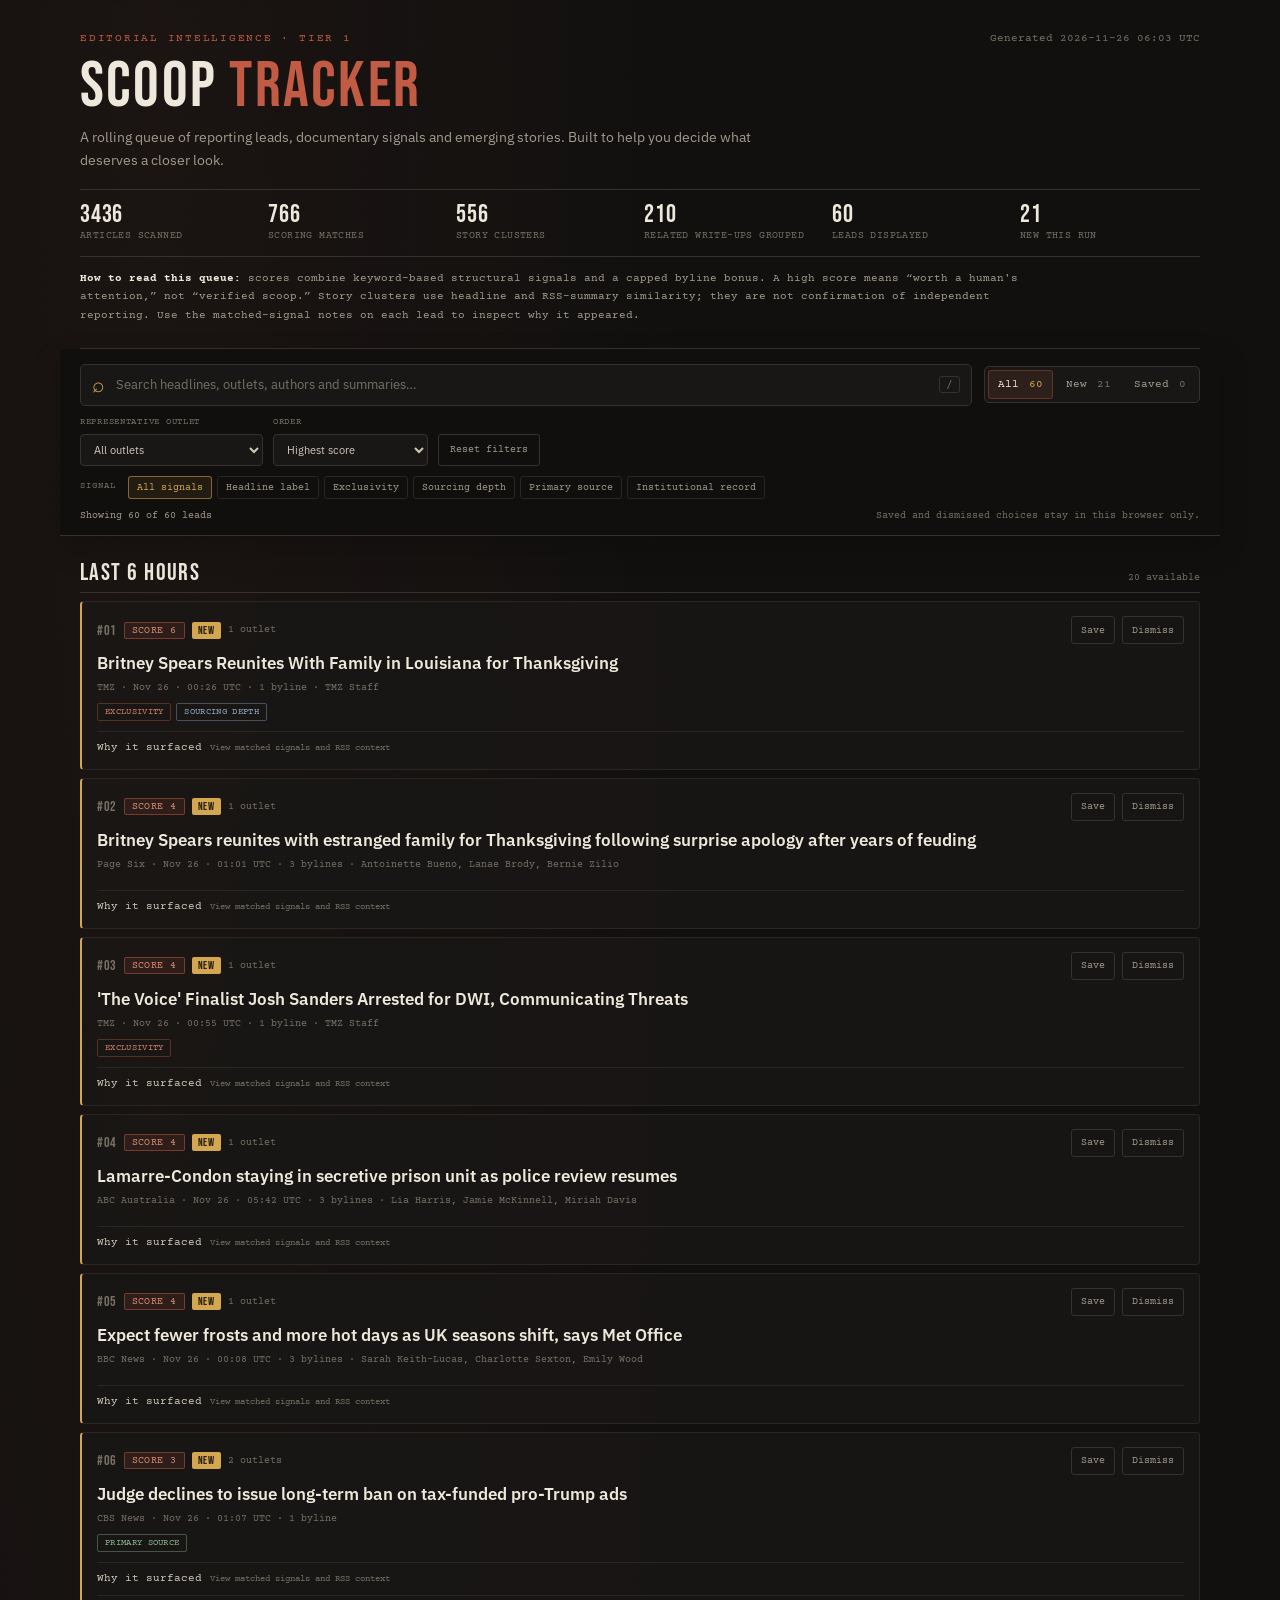
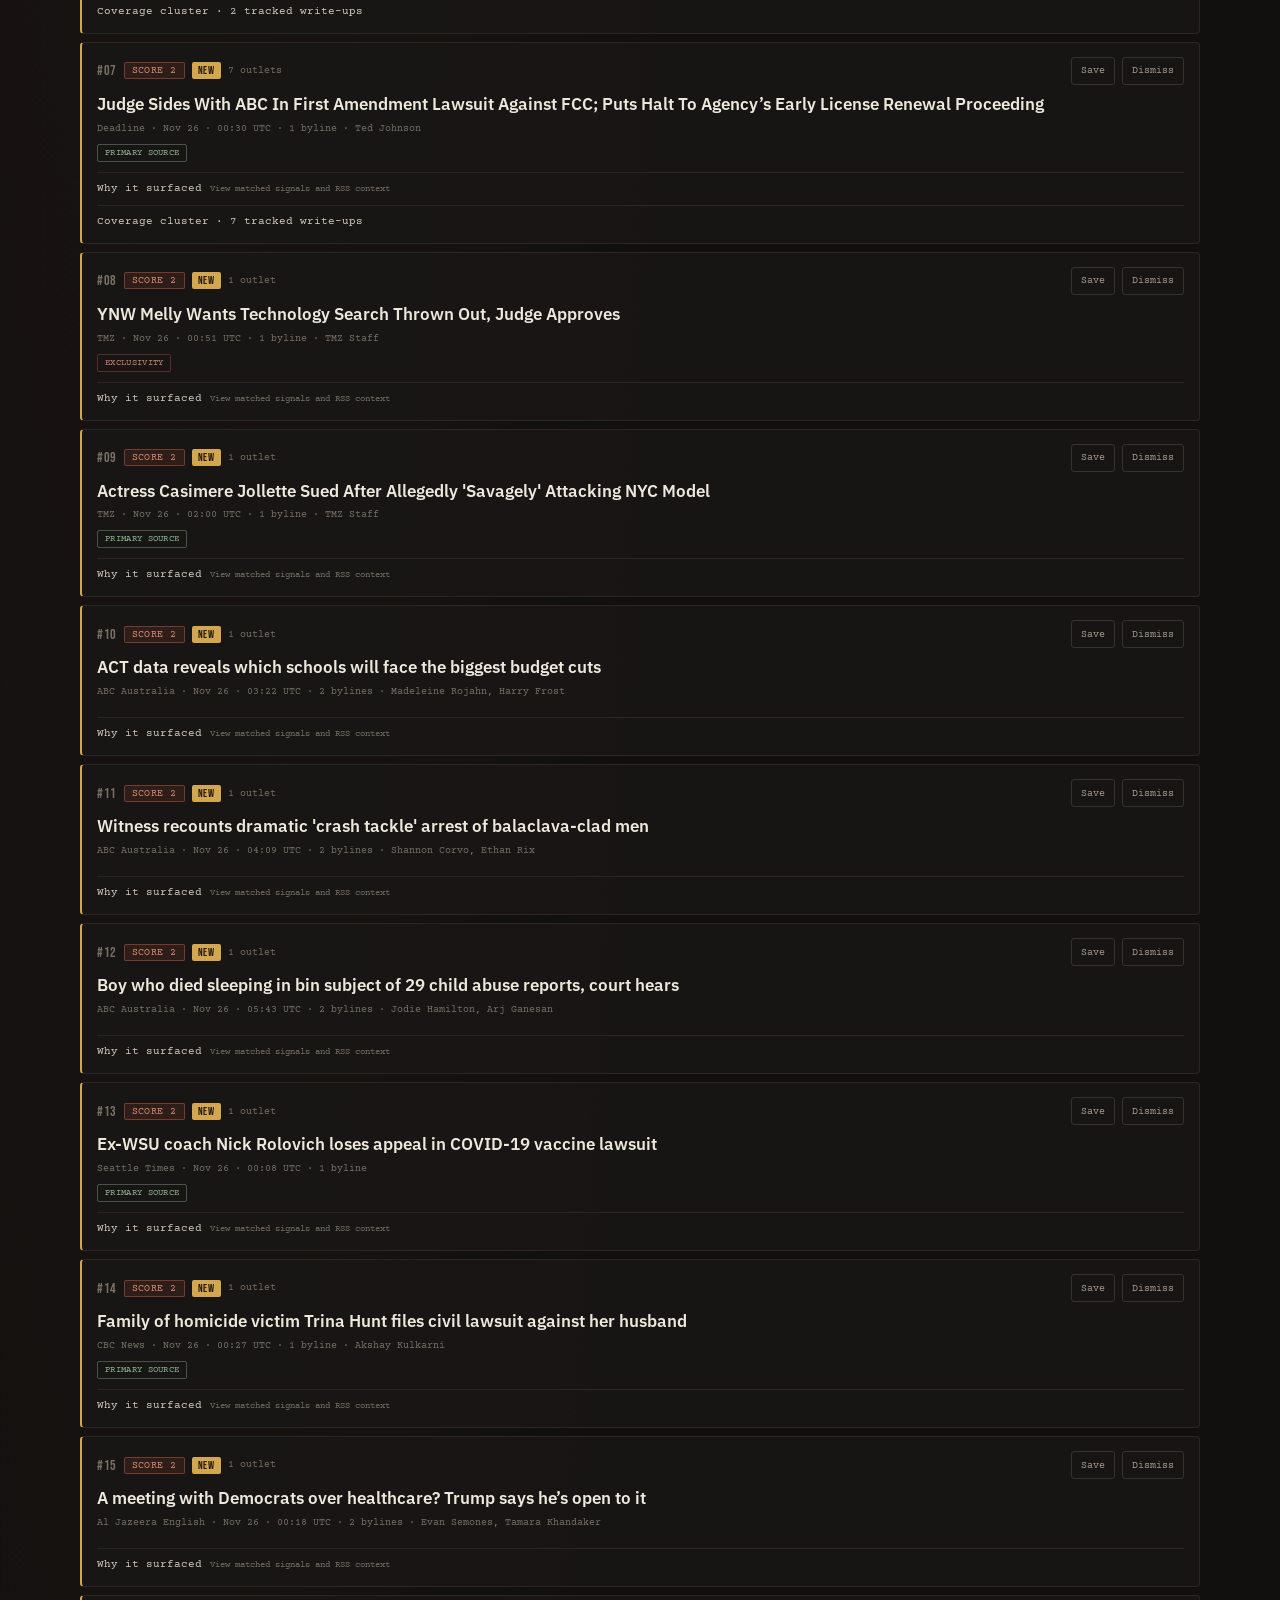
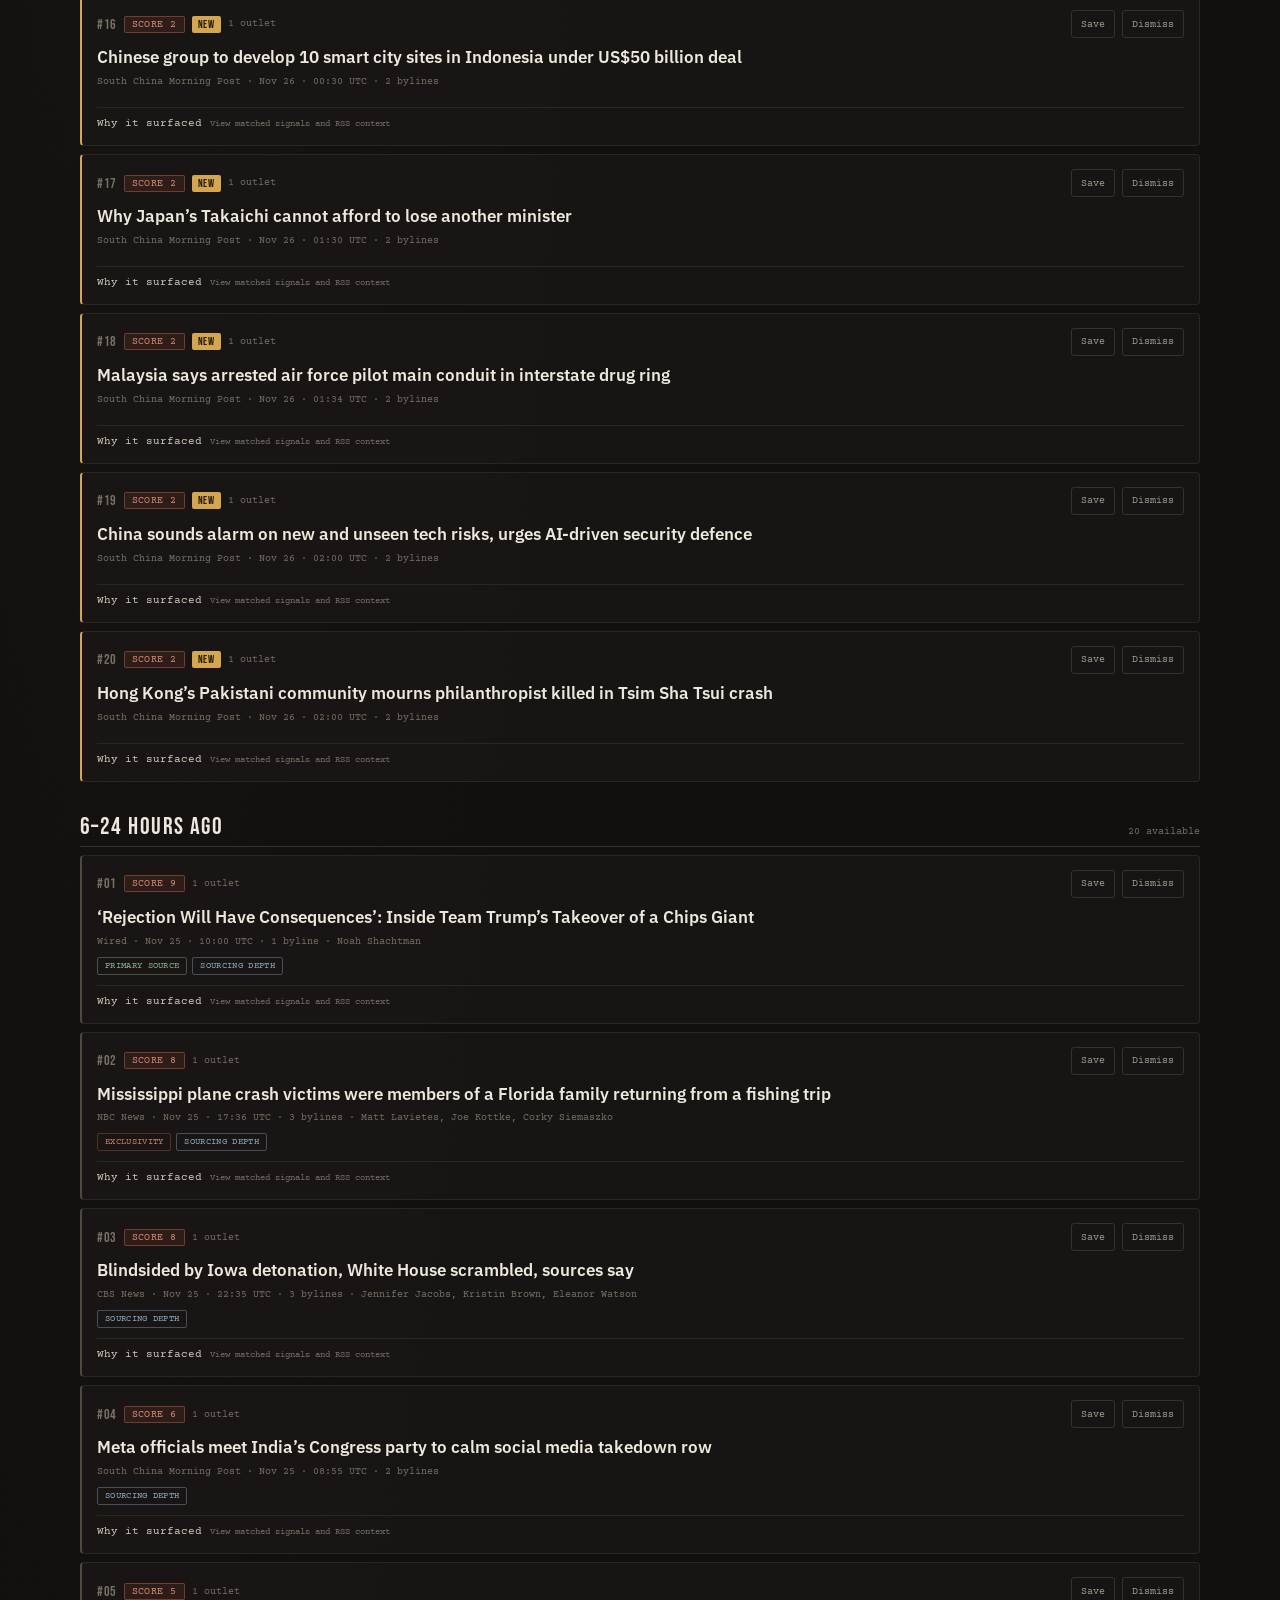
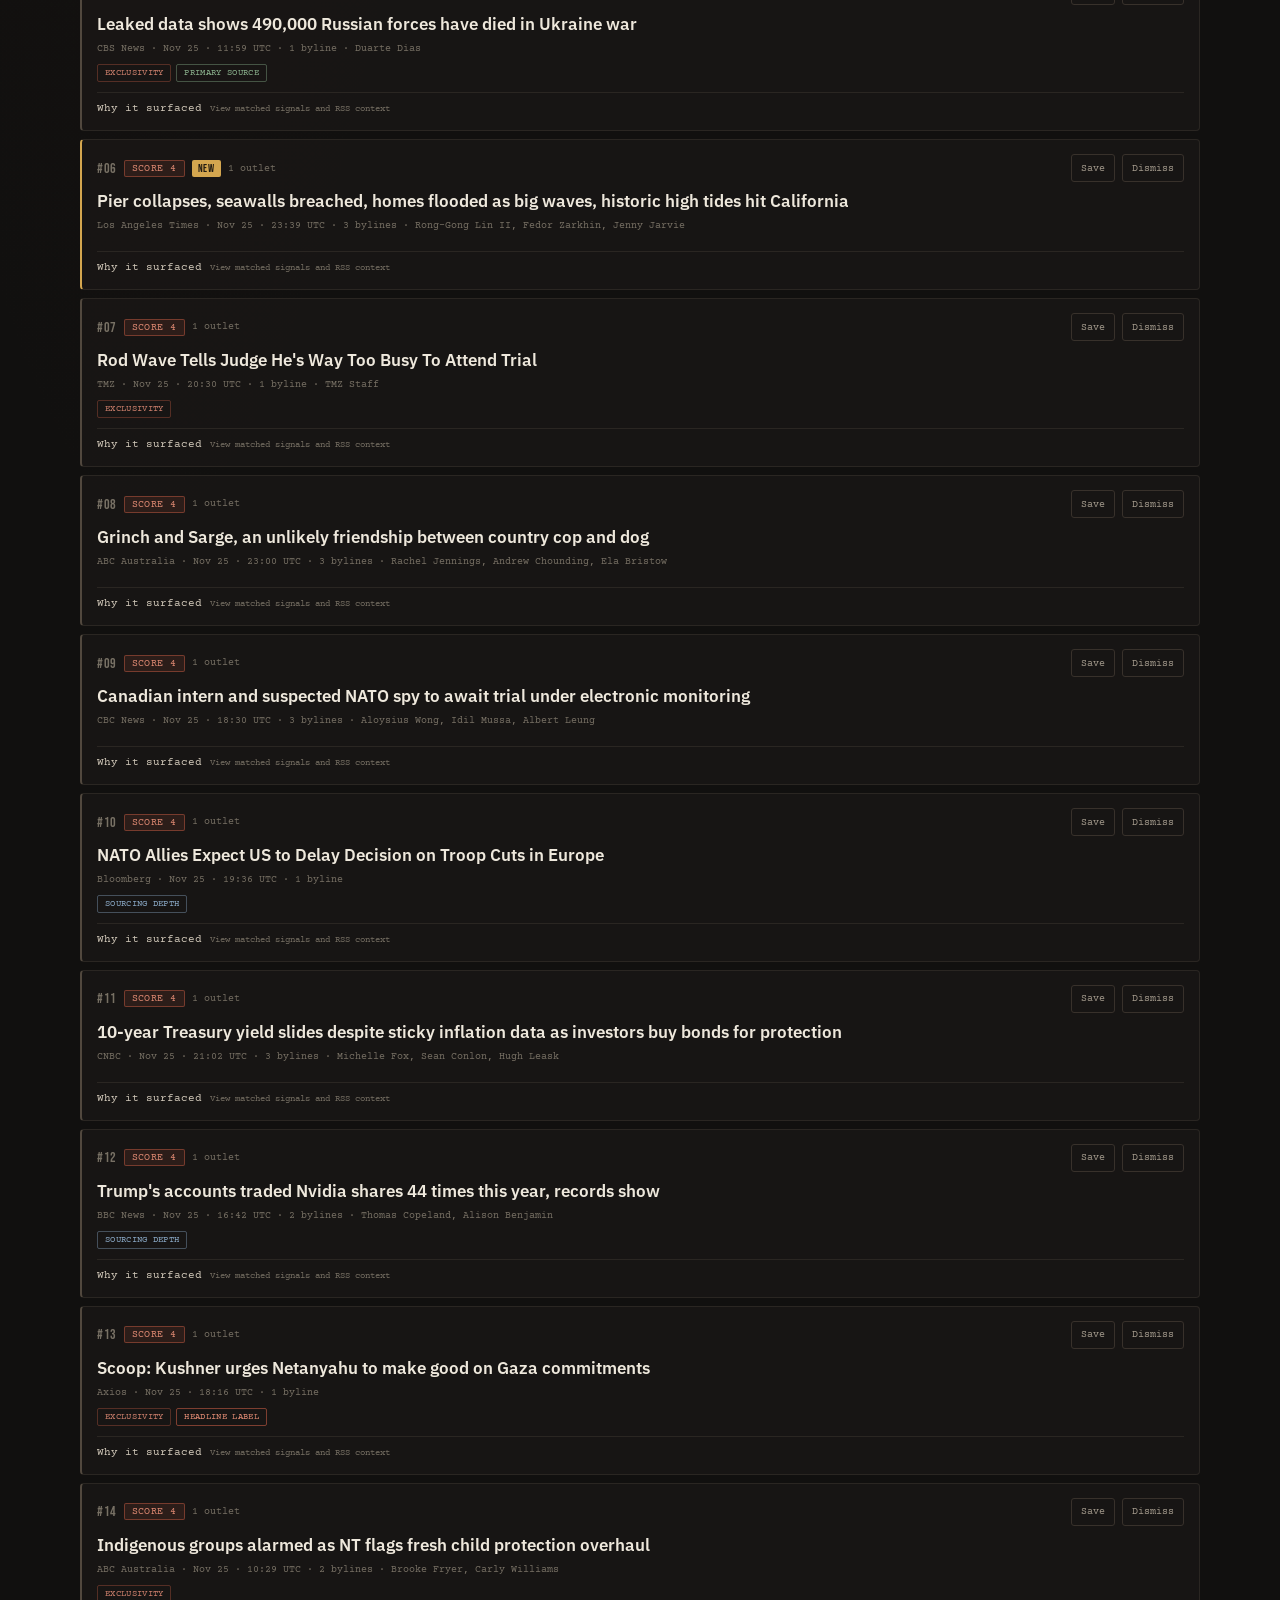
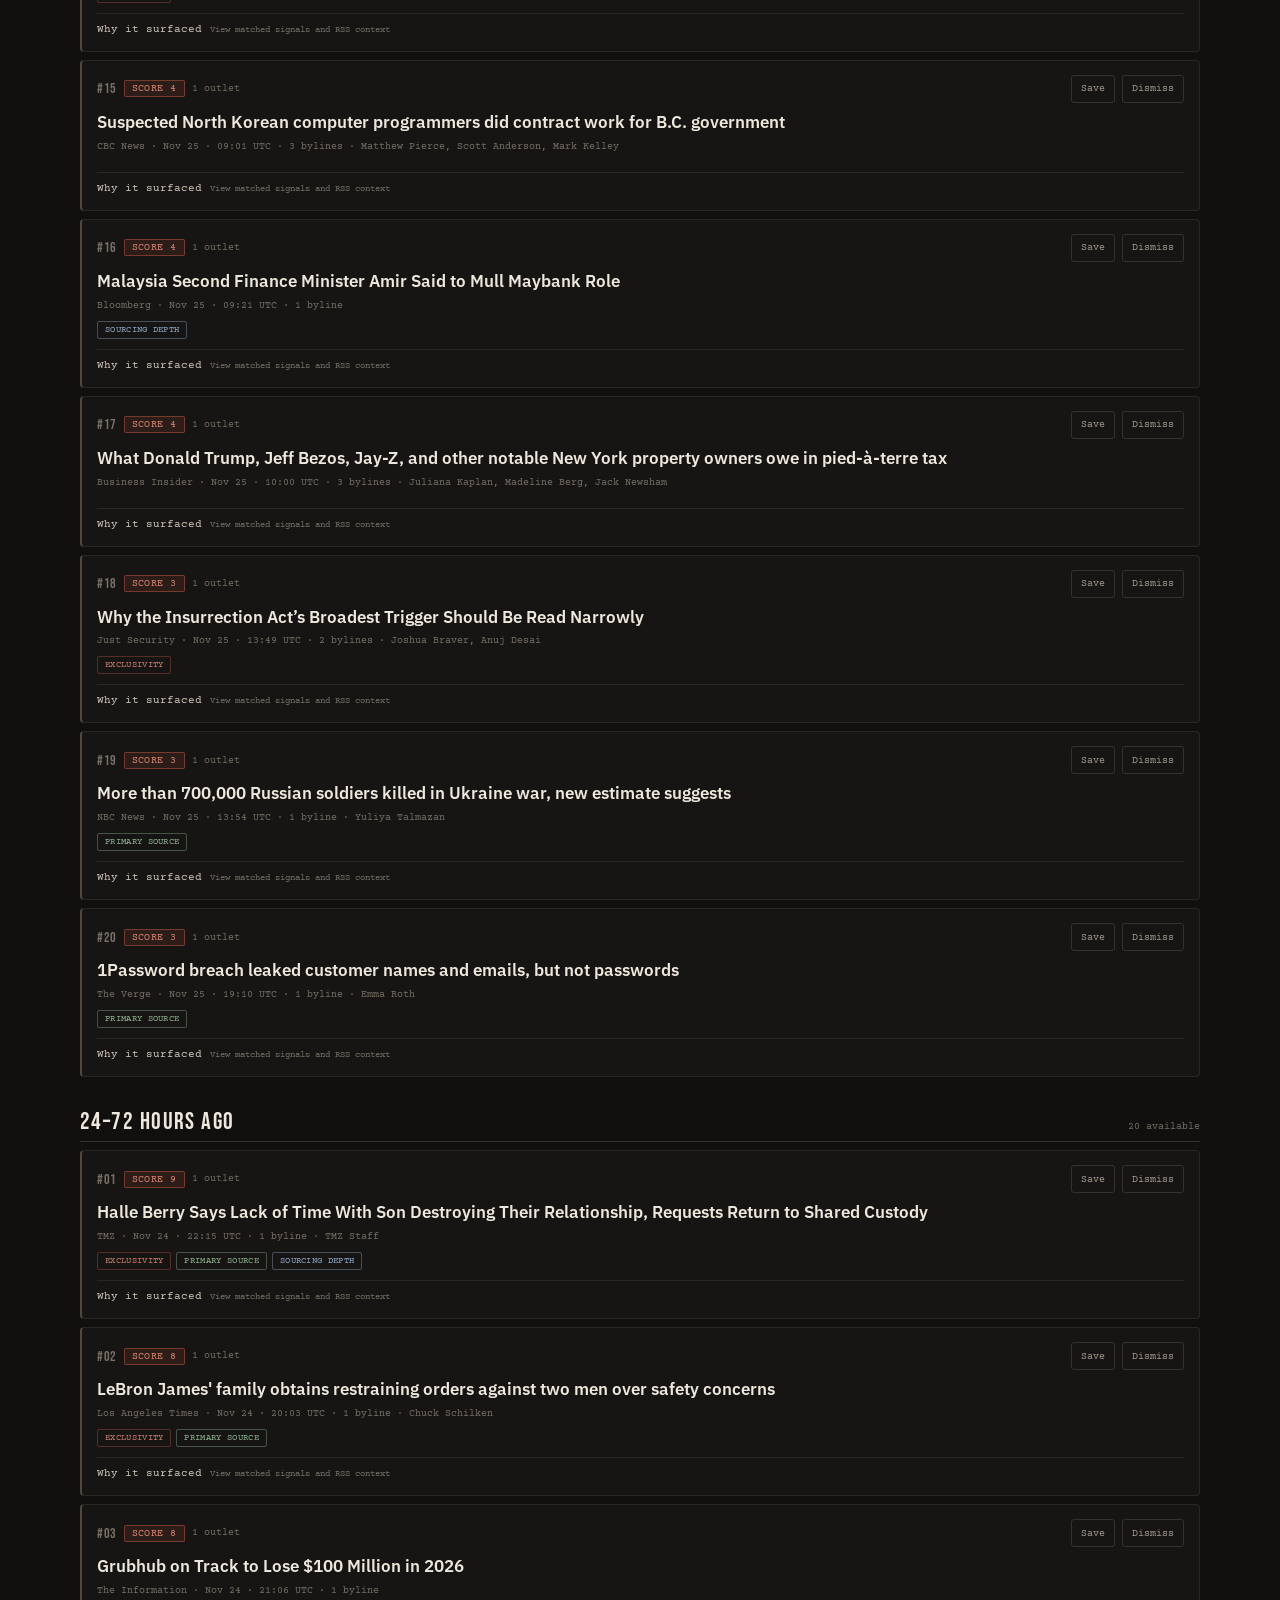
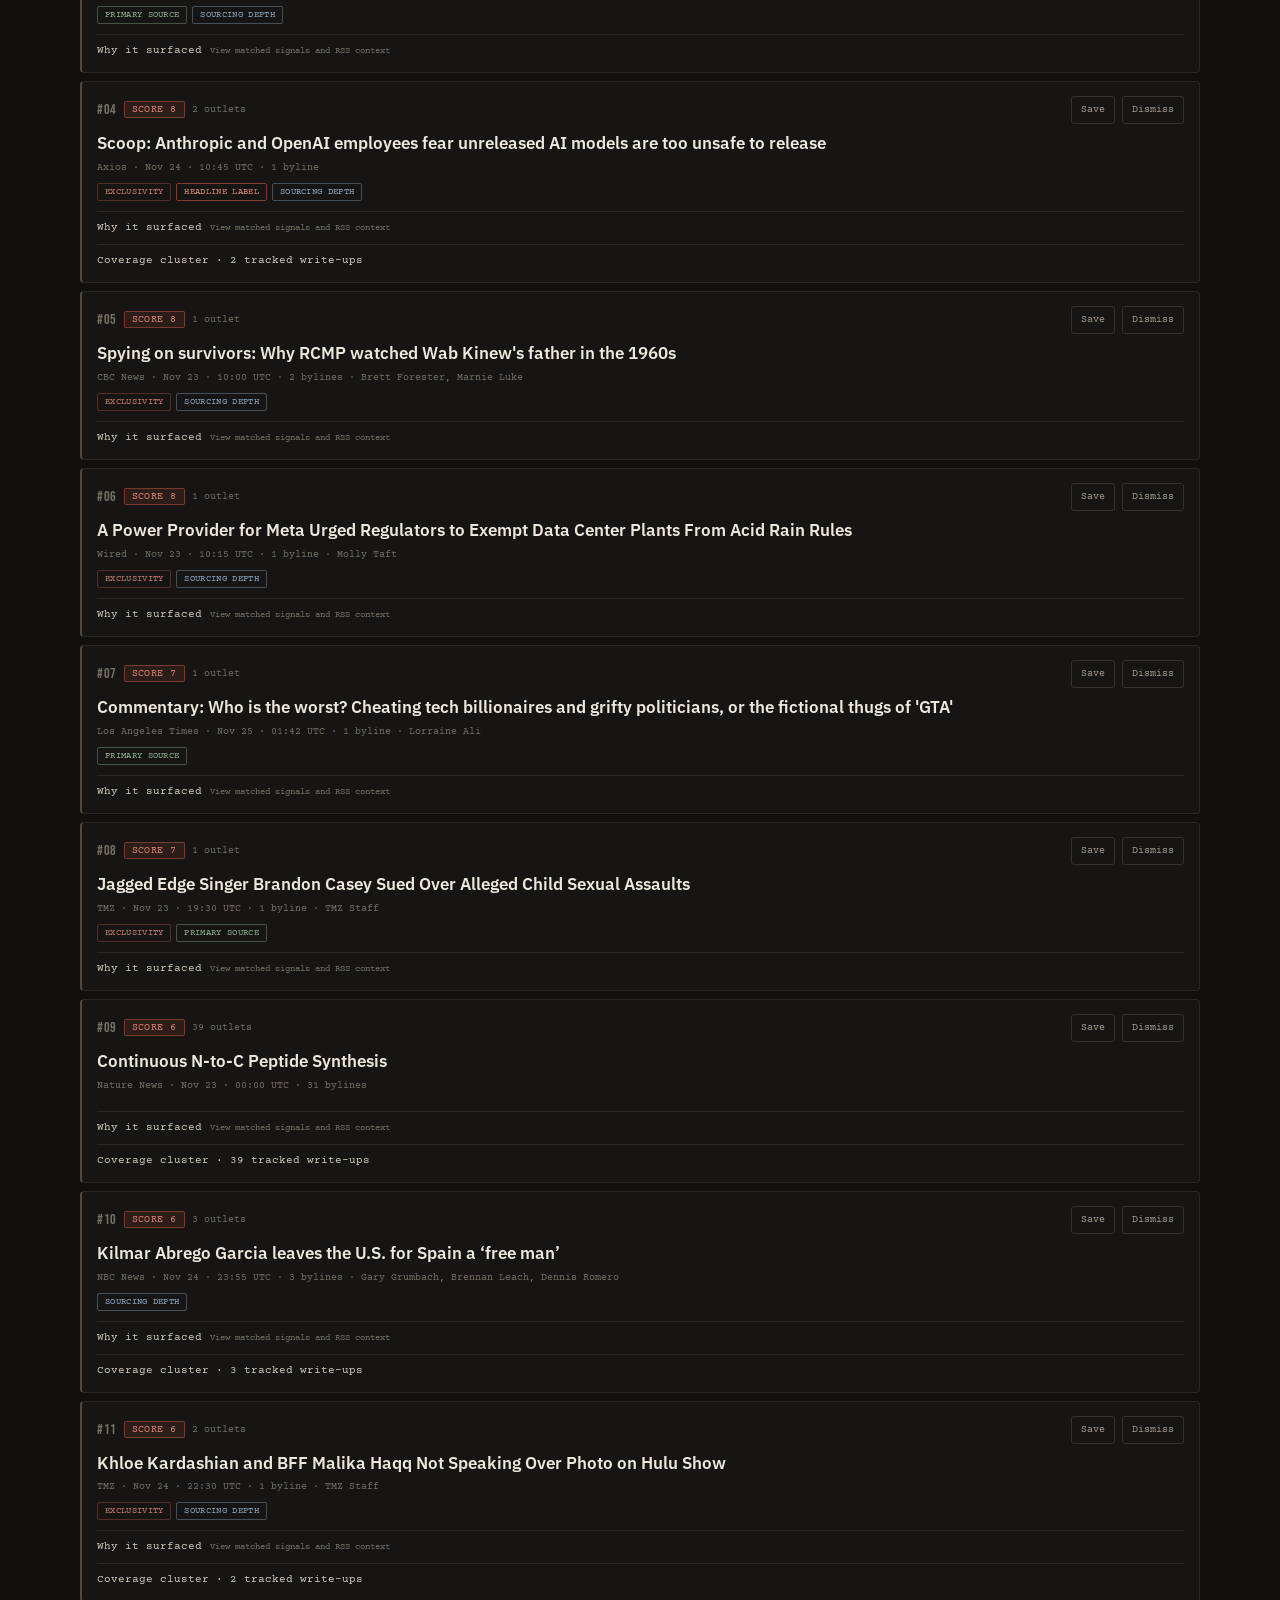
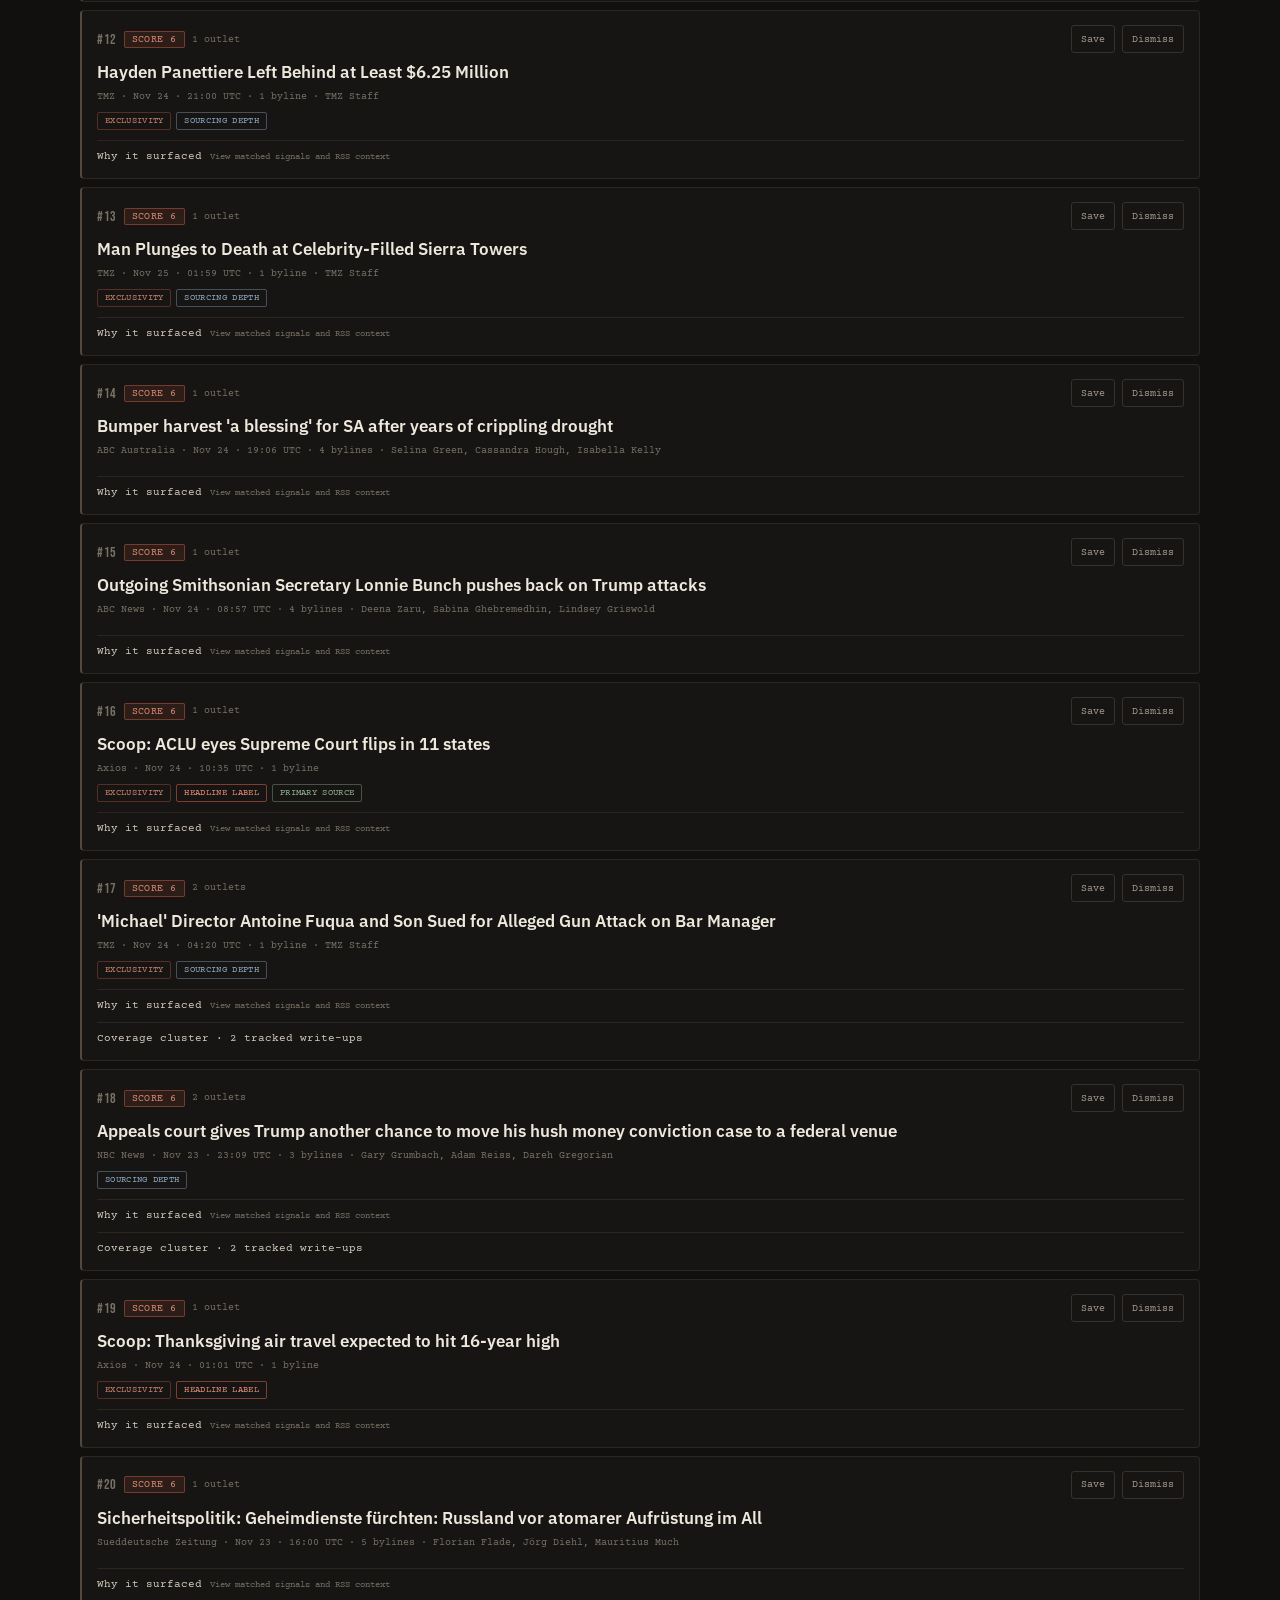
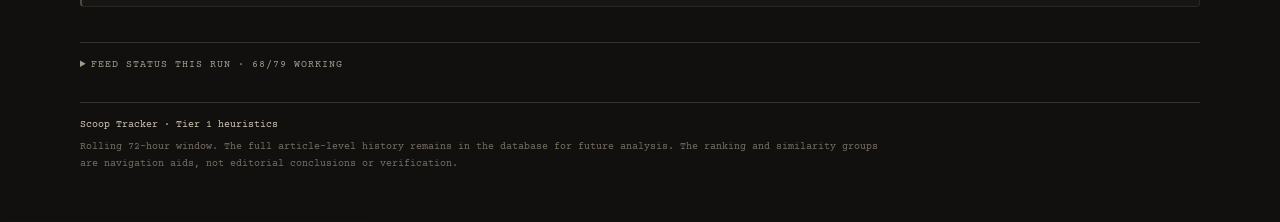
==== commit 5473bfcb: "Scoop tracker run: 2026-11-26 06:03 UTC" ====
--- a/index.html
+++ b/index.html
@@ -16,17 +16,17 @@
   <header class="masthead">
     <div class="masthead-top">
       <span class="eyebrow">Editorial intelligence · Tier 1</span>
-      <span class="generated">Generated 2026-11-25 23:56 UTC</span>
+      <span class="generated">Generated 2026-11-26 06:03 UTC</span>
     </div>
     <h1>SCOOP <span>TRACKER</span></h1>
     <p class="dek">A rolling queue of reporting leads, documentary signals and emerging stories. Built to help you decide what deserves a closer look.</p>
     <div class="stats">
-      <div class="stat"><b>3401</b><span>articles scanned</span></div>
-      <div class="stat"><b>756</b><span>scoring matches</span></div>
-      <div class="stat"><b>549</b><span>story clusters</span></div>
-      <div class="stat"><b>207</b><span>related write-ups grouped</span></div>
+      <div class="stat"><b>3436</b><span>articles scanned</span></div>
+      <div class="stat"><b>766</b><span>scoring matches</span></div>
+      <div class="stat"><b>556</b><span>story clusters</span></div>
+      <div class="stat"><b>210</b><span>related write-ups grouped</span></div>
       <div class="stat"><b>60</b><span>leads displayed</span></div>
-      <div class="stat"><b>27</b><span>new this run</span></div>
+      <div class="stat"><b>21</b><span>new this run</span></div>
     </div>
     <div class="score-legend">
       <strong>How to read this queue:</strong> scores combine keyword-based structural signals and a capped byline bonus.
@@ -45,7 +45,7 @@
       </label>
       <div class="view-switch" role="group" aria-label="Story view">
         <button type="button" class="view-button is-active" data-view="all" aria-pressed="true">All <span data-view-count="all">60</span></button>
-        <button type="button" class="view-button" data-view="new" aria-pressed="false">New <span data-view-count="new">27</span></button>
+        <button type="button" class="view-button" data-view="new" aria-pressed="false">New <span data-view-count="new">21</span></button>
         <button type="button" class="view-button" data-view="saved" aria-pressed="false">Saved <span data-view-count="saved">0</span></button>
         <button type="button" class="view-button" data-view="dismissed" aria-pressed="false">Dismissed <span data-view-count="dismissed">0</span></button>
       </div>
@@ -85,17 +85,17 @@
   <section class="bucket" data-bucket>
     <div class="bucket-heading">
       <h2 class="bucket-title">Last 6 Hours</h2>
-      <span class="bucket-count" data-bucket-count>20 shown · 35 available</span>
+      <span class="bucket-count" data-bucket-count>20 shown · 36 available</span>
     </div>
     <div class="story-list">
         <article class="story-card is-new" data-story-card
-          data-source="CBS News" data-sources="[&quot;CBS News&quot;]"
-          data-tags="sourcing_depth" data-new="true"
-          data-score="8" data-time="1795646125" data-story-urls="[&quot;https://www.cbsnews.com/news/iowa-detonation-lead-white-house-blindsided-accountability/&quot;]">
+          data-source="TMZ" data-sources="[&quot;TMZ&quot;]"
+          data-tags="exclusivity sourcing_depth" data-new="true"
+          data-score="6" data-time="1795652786" data-story-urls="[&quot;https://www.tmz.com/2026/11/25/britney-spears-with-family-for-thanksgiving/&quot;]">
           <div class="story-topline">
             <div class="story-rankline">
               <span class="rank">#01</span>
-              <span class="score-badge">SCORE 8</span>
+              <span class="score-badge">SCORE 6</span>
               <span class="badge-new">NEW</span>
               <span class="cluster-count">1 outlet</span>
             </div>
@@ -104,20 +104,55 @@
               <button type="button" class="action-button dismiss-button" data-action="dismiss">Dismiss</button>
             </div>
           </div>
-          <a class="story-title" href="https://www.cbsnews.com/news/iowa-detonation-lead-white-house-blindsided-accountability/" target="_blank" rel="noopener noreferrer">Blindsided by Iowa detonation, White House scrambled, sources say</a>
-          <div class="meta">CBS News · Nov 25 · 22:35 UTC · 3 bylines · Jennifer  Jacobs, Kristin  Brown, Eleanor  Watson</div>
-          <div class="tags"><span class="tag tag-sourcing_depth">sourcing depth</span></div>
-          <details class="story-context">
-            <summary>Why it surfaced <span>View matched signals and RSS context</span></summary>
-            <div class="context-body">
-              <div class="context-section">
-                <h3>Matched scoring signals</h3>
-                <ul class="signal-explanations"><li><strong>Sourcing Depth.</strong> The text contains language associated with deeper sourcing, such as people familiar with a matter, anonymous sourcing, documents obtained or reviewed, or a declined request for comment. The match does not establish the source&#x27;s quality.</li><li><strong>Byline credit: +4.</strong> 3 bylines; the bonus is two points per additional byline, capped at six.</li></ul>
-                <p class="score-caution">The displayed score is the sum of matched keyword markers and any byline bonus. Individual marker weights are not stored in the report database, so this explains the category-level matches rather than claiming an exact phrase-by-phrase breakdown.</p>
-              </div>
-              <div class="context-section">
-                <h3>RSS summary</h3>
-                <p class="summary-text">White House officials have expressed frustration in internal conversations that they had to scramble to deal with the crisis.</p>
+          <a class="story-title" href="https://www.tmz.com/2026/11/25/britney-spears-with-family-for-thanksgiving/" target="_blank" rel="noopener noreferrer">Britney Spears Reunites With Family in Louisiana for Thanksgiving</a>
+          <div class="meta">TMZ · Nov 26 · 00:26 UTC · 1 byline · TMZ Staff</div>
+          <div class="tags"><span class="tag tag-exclusivity">exclusivity</span><span class="tag tag-sourcing_depth">sourcing depth</span></div>
+          <details class="story-context">
+            <summary>Why it surfaced <span>View matched signals and RSS context</span></summary>
+            <div class="context-body">
+              <div class="context-section">
+                <h3>Matched scoring signals</h3>
+                <ul class="signal-explanations"><li><strong>Exclusivity.</strong> Exclusivity language appears in the headline, RSS summary or extracted article text—for example “exclusive”, “can reveal” or “has obtained”. The wording can be self-asserted.</li><li><strong>Sourcing Depth.</strong> The text contains language associated with deeper sourcing, such as people familiar with a matter, anonymous sourcing, documents obtained or reviewed, or a declined request for comment. The match does not establish the source&#x27;s quality.</li><li><strong>Byline credit: +0.</strong> No additional-byline bonus was applied.</li></ul>
+                <p class="score-caution">The displayed score is the sum of matched keyword markers and any byline bonus. Individual marker weights are not stored in the report database, so this explains the category-level matches rather than claiming an exact phrase-by-phrase breakdown.</p>
+              </div>
+              <div class="context-section">
+                <h3>RSS summary</h3>
+                <p class="summary-text">Britney Spears is putting years of family drama aside this Thanksgiving ... heading back to her hometown for a big Spears family reunion ... TMZ has learned. Sources familiar with the situation tell TMZ ... Britney is in Kentwood, Louisiana, where…</p>
+              </div>
+            </div>
+          </details>
+          
+        </article>
+        <article class="story-card is-new" data-story-card
+          data-source="Page Six" data-sources="[&quot;Page Six&quot;]"
+          data-tags="" data-new="true"
+          data-score="4" data-time="1795654878" data-story-urls="[&quot;https://pagesix.com/2026/11/25/celebrity-news/britney-spears-reuniting-with-estranged-family-for-thanksgiving-after-surprise-apology-following-years-of-feuding/&quot;]">
+          <div class="story-topline">
+            <div class="story-rankline">
+              <span class="rank">#02</span>
+              <span class="score-badge">SCORE 4</span>
+              <span class="badge-new">NEW</span>
+              <span class="cluster-count">1 outlet</span>
+            </div>
+            <div class="story-actions">
+              <button type="button" class="action-button save-button" data-action="save" aria-pressed="false">Save</button>
+              <button type="button" class="action-button dismiss-button" data-action="dismiss">Dismiss</button>
+            </div>
+          </div>
+          <a class="story-title" href="https://pagesix.com/2026/11/25/celebrity-news/britney-spears-reuniting-with-estranged-family-for-thanksgiving-after-surprise-apology-following-years-of-feuding/" target="_blank" rel="noopener noreferrer">Britney Spears reunites with estranged family for Thanksgiving following surprise apology after years of feuding</a>
+          <div class="meta">Page Six · Nov 26 · 01:01 UTC · 3 bylines · Antoinette Bueno, Lanae Brody, Bernie Zilio</div>
+          <div class="tags"></div>
+          <details class="story-context">
+            <summary>Why it surfaced <span>View matched signals and RSS context</span></summary>
+            <div class="context-body">
+              <div class="context-section">
+                <h3>Matched scoring signals</h3>
+                <ul class="signal-explanations"><li><strong>Byline credit: +4.</strong> 3 bylines; the bonus is two points per additional byline, capped at six.</li></ul>
+                <p class="score-caution">The displayed score is the sum of matched keyword markers and any byline bonus. Individual marker weights are not stored in the report database, so this explains the category-level matches rather than claiming an exact phrase-by-phrase breakdown.</p>
+              </div>
+              <div class="context-section">
+                <h3>RSS summary</h3>
+                <p class="summary-text">The pop star previously blasted her family on social media and in her 2023 memoir, &quot;The Woman in Me.&quot;</p>
               </div>
             </div>
           </details>
@@ -126,10 +161,10 @@
         <article class="story-card is-new" data-story-card
           data-source="TMZ" data-sources="[&quot;TMZ&quot;]"
           data-tags="exclusivity" data-new="true"
-          data-score="4" data-time="1795638658" data-story-urls="[&quot;https://www.tmz.com/2026/11/25/rod-wave-says-he-is-too-busy-for-trial/&quot;]">
-          <div class="story-topline">
-            <div class="story-rankline">
-              <span class="rank">#02</span>
+          data-score="4" data-time="1795654551" data-story-urls="[&quot;https://www.tmz.com/2026/11/25/josh-sanders-arrested/&quot;]">
+          <div class="story-topline">
+            <div class="story-rankline">
+              <span class="rank">#03</span>
               <span class="score-badge">SCORE 4</span>
               <span class="badge-new">NEW</span>
               <span class="cluster-count">1 outlet</span>
@@ -139,8 +174,8 @@
               <button type="button" class="action-button dismiss-button" data-action="dismiss">Dismiss</button>
             </div>
           </div>
-          <a class="story-title" href="https://www.tmz.com/2026/11/25/rod-wave-says-he-is-too-busy-for-trial/" target="_blank" rel="noopener noreferrer">Rod Wave Tells Judge He&#x27;s Way Too Busy To Attend Trial</a>
-          <div class="meta">TMZ · Nov 25 · 20:30 UTC · 1 byline · TMZ Staff</div>
+          <a class="story-title" href="https://www.tmz.com/2026/11/25/josh-sanders-arrested/" target="_blank" rel="noopener noreferrer">&#x27;The Voice&#x27; Finalist Josh Sanders Arrested for DWI, Communicating Threats</a>
+          <div class="meta">TMZ · Nov 26 · 00:55 UTC · 1 byline · TMZ Staff</div>
           <div class="tags"><span class="tag tag-exclusivity">exclusivity</span></div>
           <details class="story-context">
             <summary>Why it surfaced <span>View matched signals and RSS context</span></summary>
@@ -152,7 +187,7 @@
               </div>
               <div class="context-section">
                 <h3>RSS summary</h3>
-                <p class="summary-text">A judge is pushing back Rod Wave&#x27;s trial, where he stands accused of an alleged battery ... and it&#x27;s all because the rapper said he needed to finish his nationwide tour, TMZ has learned. According to court docs, obtained by TMZ, Rod asked the…</p>
+                <p class="summary-text">Josh Sanders is back behind bars ... the former &quot;The Voice&quot; finalist has been arrested for driving while impaired and communicating threats ... TMZ has learned. According to jail records obtained by TMZ ... the 38-year-old singer was booked…</p>
               </div>
             </div>
           </details>
@@ -161,42 +196,7 @@
         <article class="story-card is-new" data-story-card
           data-source="ABC Australia" data-sources="[&quot;ABC Australia&quot;]"
           data-tags="" data-new="true"
-          data-score="4" data-time="1795647600" data-story-urls="[&quot;https://www.abc.net.au/news/2026-11-26/wa-police-officer-takes-in-dog-after-crash-kills-owner/107417162&quot;]">
-          <div class="story-topline">
-            <div class="story-rankline">
-              <span class="rank">#03</span>
-              <span class="score-badge">SCORE 4</span>
-              <span class="badge-new">NEW</span>
-              <span class="cluster-count">1 outlet</span>
-            </div>
-            <div class="story-actions">
-              <button type="button" class="action-button save-button" data-action="save" aria-pressed="false">Save</button>
-              <button type="button" class="action-button dismiss-button" data-action="dismiss">Dismiss</button>
-            </div>
-          </div>
-          <a class="story-title" href="https://www.abc.net.au/news/2026-11-26/wa-police-officer-takes-in-dog-after-crash-kills-owner/107417162" target="_blank" rel="noopener noreferrer">Grinch and Sarge, an unlikely friendship between country cop and dog</a>
-          <div class="meta">ABC Australia · Nov 25 · 23:00 UTC · 3 bylines · Rachel Jennings, Andrew Chounding, Ela Bristow</div>
-          <div class="tags"></div>
-          <details class="story-context">
-            <summary>Why it surfaced <span>View matched signals and RSS context</span></summary>
-            <div class="context-body">
-              <div class="context-section">
-                <h3>Matched scoring signals</h3>
-                <ul class="signal-explanations"><li><strong>Byline credit: +4.</strong> 3 bylines; the bonus is two points per additional byline, capped at six.</li></ul>
-                <p class="score-caution">The displayed score is the sum of matched keyword markers and any byline bonus. Individual marker weights are not stored in the report database, so this explains the category-level matches rather than claiming an exact phrase-by-phrase breakdown.</p>
-              </div>
-              <div class="context-section">
-                <h3>RSS summary</h3>
-                <p class="summary-text">When a country cop arrived at the scene of a horrific car accident, the last thing he expected to find was an Alaskan malamute.</p>
-              </div>
-            </div>
-          </details>
-          
-        </article>
-        <article class="story-card is-new" data-story-card
-          data-source="CBC News" data-sources="[&quot;CBC News&quot;]"
-          data-tags="" data-new="true"
-          data-score="4" data-time="1795631434" data-story-urls="[&quot;https://www.cbc.ca/news/canada/canadian-nato-intern-spy-suspect-electronic-monitoring-9.7435716?cmp=rss&quot;]">
+          data-score="4" data-time="1795671740" data-story-urls="[&quot;https://www.abc.net.au/news/2026-11-26/nsw-beau-lamarre-murder-conviction-what-happens-next/107427328&quot;]">
           <div class="story-topline">
             <div class="story-rankline">
               <span class="rank">#04</span>
@@ -209,8 +209,8 @@
               <button type="button" class="action-button dismiss-button" data-action="dismiss">Dismiss</button>
             </div>
           </div>
-          <a class="story-title" href="https://www.cbc.ca/news/canada/canadian-nato-intern-spy-suspect-electronic-monitoring-9.7435716?cmp=rss" target="_blank" rel="noopener noreferrer">Canadian intern and suspected NATO spy to await trial under electronic monitoring</a>
-          <div class="meta">CBC News · Nov 25 · 18:30 UTC · 3 bylines · Aloysius Wong, Idil Mussa, Albert Leung</div>
+          <a class="story-title" href="https://www.abc.net.au/news/2026-11-26/nsw-beau-lamarre-murder-conviction-what-happens-next/107427328" target="_blank" rel="noopener noreferrer">Lamarre-Condon staying in secretive prison unit as police review resumes</a>
+          <div class="meta">ABC Australia · Nov 26 · 05:42 UTC · 3 bylines · Lia Harris, Jamie McKinnell, Miriah Davis</div>
           <div class="tags"></div>
           <details class="story-context">
             <summary>Why it surfaced <span>View matched signals and RSS context</span></summary>
@@ -222,16 +222,16 @@
               </div>
               <div class="context-section">
                 <h3>RSS summary</h3>
-                <p class="summary-text">Biwei Zhang, the 33-year-old computer scientist accused of spying on NATO, will be under electronic monitoring while awaiting trial, a Belgian court ruled on Wednesday.</p>
+                <p class="summary-text">Beau Lamarre-Condon&#x27;s murder trial may be over but he now faces a long prison sentence and renewed scrutiny of his actions as a NSW Police officer.</p>
               </div>
             </div>
           </details>
           
         </article>
         <article class="story-card is-new" data-story-card
-          data-source="Bloomberg" data-sources="[&quot;Bloomberg&quot;]"
-          data-tags="sourcing_depth" data-new="true"
-          data-score="4" data-time="1795635381" data-story-urls="[&quot;https://www.bloomberg.com/news/articles/2026-11-25/nato-allies-expect-us-to-delay-decision-on-troop-cuts-in-europe&quot;]">
+          data-source="BBC News" data-sources="[&quot;BBC News&quot;]"
+          data-tags="" data-new="true"
+          data-score="4" data-time="1795651687" data-story-urls="[&quot;https://www.bbc.co.uk/weather/articles/cr3eg1py3gv5o?at_medium=RSS&amp;at_campaign=rss&quot;]">
           <div class="story-topline">
             <div class="story-rankline">
               <span class="rank">#05</span>
@@ -244,113 +244,43 @@
               <button type="button" class="action-button dismiss-button" data-action="dismiss">Dismiss</button>
             </div>
           </div>
-          <a class="story-title" href="https://www.bloomberg.com/news/articles/2026-11-25/nato-allies-expect-us-to-delay-decision-on-troop-cuts-in-europe" target="_blank" rel="noopener noreferrer">NATO Allies Expect US to Delay Decision on Troop Cuts in Europe</a>
-          <div class="meta">Bloomberg · Nov 25 · 19:36 UTC · 1 byline</div>
-          <div class="tags"><span class="tag tag-sourcing_depth">sourcing depth</span></div>
-          <details class="story-context">
-            <summary>Why it surfaced <span>View matched signals and RSS context</span></summary>
-            <div class="context-body">
-              <div class="context-section">
-                <h3>Matched scoring signals</h3>
-                <ul class="signal-explanations"><li><strong>Sourcing Depth.</strong> The text contains language associated with deeper sourcing, such as people familiar with a matter, anonymous sourcing, documents obtained or reviewed, or a declined request for comment. The match does not establish the source&#x27;s quality.</li><li><strong>Byline credit: +0.</strong> No additional-byline bonus was applied.</li></ul>
-                <p class="score-caution">The displayed score is the sum of matched keyword markers and any byline bonus. Individual marker weights are not stored in the report database, so this explains the category-level matches rather than claiming an exact phrase-by-phrase breakdown.</p>
-              </div>
-              <div class="context-section">
-                <h3>RSS summary</h3>
-                <p class="summary-text">NATO nations expect the US to delay a final decision on cutting troop numbers in Europe past early December, people familiar with the matter said, as the Trump administration puts a renewed focus on securing a Ukraine peace deal.</p>
+          <a class="story-title" href="https://www.bbc.co.uk/weather/articles/cr3eg1py3gv5o?at_medium=RSS&amp;at_campaign=rss" target="_blank" rel="noopener noreferrer">Expect fewer frosts and more hot days as UK seasons shift, says Met Office</a>
+          <div class="meta">BBC News · Nov 26 · 00:08 UTC · 3 bylines · Sarah Keith-Lucas, Charlotte Sexton, Emily Wood</div>
+          <div class="tags"></div>
+          <details class="story-context">
+            <summary>Why it surfaced <span>View matched signals and RSS context</span></summary>
+            <div class="context-body">
+              <div class="context-section">
+                <h3>Matched scoring signals</h3>
+                <ul class="signal-explanations"><li><strong>Byline credit: +4.</strong> 3 bylines; the bonus is two points per additional byline, capped at six.</li></ul>
+                <p class="score-caution">The displayed score is the sum of matched keyword markers and any byline bonus. Individual marker weights are not stored in the report database, so this explains the category-level matches rather than claiming an exact phrase-by-phrase breakdown.</p>
+              </div>
+              <div class="context-section">
+                <h3>RSS summary</h3>
+                <p class="summary-text">Changing seasons are affecting wildlife and leading some farmers to grow different crops.</p>
               </div>
             </div>
           </details>
           
         </article>
         <article class="story-card is-new" data-story-card
-          data-source="CNBC" data-sources="[&quot;CNBC&quot;]"
-          data-tags="" data-new="true"
-          data-score="4" data-time="1795640525" data-story-urls="[&quot;https://www.cnbc.com/2026/11/25/treasury-yields-bonds-inflation.html&quot;]">
+          data-source="CBS News" data-sources="[&quot;CBS News&quot;, &quot;The Hill&quot;]"
+          data-tags="primary_source" data-new="true"
+          data-score="3" data-time="1795655224" data-story-urls="[&quot;https://thehill.com/regulation/court-battles/6244361-judge-denies-dnc-ad-challenge/&quot;, &quot;https://www.cbsnews.com/news/judge-declines-long-term-ban-pro-trump-ads/&quot;]">
           <div class="story-topline">
             <div class="story-rankline">
               <span class="rank">#06</span>
-              <span class="score-badge">SCORE 4</span>
-              <span class="badge-new">NEW</span>
-              <span class="cluster-count">1 outlet</span>
-            </div>
-            <div class="story-actions">
-              <button type="button" class="action-button save-button" data-action="save" aria-pressed="false">Save</button>
-              <button type="button" class="action-button dismiss-button" data-action="dismiss">Dismiss</button>
-            </div>
-          </div>
-          <a class="story-title" href="https://www.cnbc.com/2026/11/25/treasury-yields-bonds-inflation.html" target="_blank" rel="noopener noreferrer">10-year Treasury yield slides despite sticky inflation data as investors buy bonds for protection</a>
-          <div class="meta">CNBC · Nov 25 · 21:02 UTC · 3 bylines · Michelle Fox, Sean Conlon, Hugh Leask</div>
-          <div class="tags"></div>
-          <details class="story-context">
-            <summary>Why it surfaced <span>View matched signals and RSS context</span></summary>
-            <div class="context-body">
-              <div class="context-section">
-                <h3>Matched scoring signals</h3>
-                <ul class="signal-explanations"><li><strong>Byline credit: +4.</strong> 3 bylines; the bonus is two points per additional byline, capped at six.</li></ul>
-                <p class="score-caution">The displayed score is the sum of matched keyword markers and any byline bonus. Individual marker weights are not stored in the report database, so this explains the category-level matches rather than claiming an exact phrase-by-phrase breakdown.</p>
-              </div>
-              <div class="context-section">
-                <h3>RSS summary</h3>
-                <p class="summary-text">Bond yields moved lower Wednesday as investors fled to bonds for protection amid sticky inflation data.</p>
-              </div>
-            </div>
-          </details>
-          
-        </article>
-        <article class="story-card is-new" data-story-card
-          data-source="Axios" data-sources="[&quot;Axios&quot;]"
-          data-tags="exclusivity headline_label" data-new="true"
-          data-score="4" data-time="1795630586" data-story-urls="[&quot;https://www.axios.com/2026/11/25/kushner-presses-netanyahu-gaza-peace-plan&quot;]">
-          <div class="story-topline">
-            <div class="story-rankline">
-              <span class="rank">#07</span>
-              <span class="score-badge">SCORE 4</span>
-              <span class="badge-new">NEW</span>
-              <span class="cluster-count">1 outlet</span>
-            </div>
-            <div class="story-actions">
-              <button type="button" class="action-button save-button" data-action="save" aria-pressed="false">Save</button>
-              <button type="button" class="action-button dismiss-button" data-action="dismiss">Dismiss</button>
-            </div>
-          </div>
-          <a class="story-title" href="https://www.axios.com/2026/11/25/kushner-presses-netanyahu-gaza-peace-plan" target="_blank" rel="noopener noreferrer">Scoop: Kushner urges Netanyahu to make good on Gaza commitments</a>
-          <div class="meta">Axios · Nov 25 · 18:16 UTC · 1 byline</div>
-          <div class="tags"><span class="tag tag-exclusivity">exclusivity</span><span class="tag tag-headline_label">headline label</span></div>
-          <details class="story-context">
-            <summary>Why it surfaced <span>View matched signals and RSS context</span></summary>
-            <div class="context-body">
-              <div class="context-section">
-                <h3>Matched scoring signals</h3>
-                <ul class="signal-explanations"><li><strong>Exclusivity.</strong> Exclusivity language appears in the headline, RSS summary or extracted article text—for example “exclusive”, “can reveal” or “has obtained”. The wording can be self-asserted.</li><li><strong>Headline Label.</strong> A headline-position label such as “Scoop:”, “Exclusive:” or “First on” appears at the start of the headline. This is the outlet&#x27;s own claim, not independent confirmation.</li><li><strong>Byline credit: +0.</strong> No additional-byline bonus was applied.</li></ul>
-                <p class="score-caution">The displayed score is the sum of matched keyword markers and any byline bonus. Individual marker weights are not stored in the report database, so this explains the category-level matches rather than claiming an exact phrase-by-phrase breakdown.</p>
-              </div>
-              <div class="context-section">
-                <h3>RSS summary</h3>
-                <p class="summary-text">Presidential envoy Jared Kushner urged Israeli Prime Minister Benjamin Netanyahu on Tuesday to make good on commitments he made to Donald Trump to implement a Gaza peace plan , according to three sources with knowledge of a call between them. Why it matters: The White House and Trump&#x27;s Board of Peace have been increasingly exasperated by what they viewed as Netanyahu&#x27;s obstinacy on Gaza, convinced that he&#x27;s been prioritizing his political survival above all else. &quot;I feel like the fork in the road is Israel could rise from the tragedy of October 7, be much more secure and much more integrated into the world, or they can go on the current trajectory, which is to trend toward global-pariah status,&quot; Kushner said in a New York Magazine i</p>
-              </div>
-            </div>
-          </details>
-          
-        </article>
-        <article class="story-card is-new" data-story-card
-          data-source="The Verge" data-sources="[&quot;The Verge&quot;]"
-          data-tags="primary_source" data-new="true"
-          data-score="3" data-time="1795633815" data-story-urls="[&quot;https://www.theverge.com/tech/1042409/1password-data-breach-leak&quot;]">
-          <div class="story-topline">
-            <div class="story-rankline">
-              <span class="rank">#08</span>
               <span class="score-badge">SCORE 3</span>
               <span class="badge-new">NEW</span>
-              <span class="cluster-count">1 outlet</span>
-            </div>
-            <div class="story-actions">
-              <button type="button" class="action-button save-button" data-action="save" aria-pressed="false">Save</button>
-              <button type="button" class="action-button dismiss-button" data-action="dismiss">Dismiss</button>
-            </div>
-          </div>
-          <a class="story-title" href="https://www.theverge.com/tech/1042409/1password-data-breach-leak" target="_blank" rel="noopener noreferrer">1Password breach leaked customer names and emails, but not passwords</a>
-          <div class="meta">The Verge · Nov 25 · 19:10 UTC · 1 byline · Emma Roth</div>
+              <span class="cluster-count">2 outlets</span>
+            </div>
+            <div class="story-actions">
+              <button type="button" class="action-button save-button" data-action="save" aria-pressed="false">Save</button>
+              <button type="button" class="action-button dismiss-button" data-action="dismiss">Dismiss</button>
+            </div>
+          </div>
+          <a class="story-title" href="https://www.cbsnews.com/news/judge-declines-long-term-ban-pro-trump-ads/" target="_blank" rel="noopener noreferrer">Judge declines to issue long-term ban on tax-funded pro-Trump ads</a>
+          <div class="meta">CBS News · Nov 26 · 01:07 UTC · 1 byline</div>
           <div class="tags"><span class="tag tag-primary_source">primary source</span></div>
           <details class="story-context">
             <summary>Why it surfaced <span>View matched signals and RSS context</span></summary>
@@ -362,56 +292,131 @@
               </div>
               <div class="context-section">
                 <h3>RSS summary</h3>
-                <p class="summary-text">1Password says a hacker stole customer names and email addresses after gaining access to its backend systems. The breach didn&#x27;t expose passwords or other information stored in customer vaults, but could put users at risk of phishing attempts, according to a post disclosing the incident. It&#x27;s unclear how many users are affected. The password manager […]</p>
-              </div>
-            </div>
-          </details>
-          
+                <p class="summary-text">A federal judge has sided against Democrats on the federal government&#x27;s taxpayer-funded political ads, which critics say were illegal propaganda intended to promote President Trump.</p>
+              </div>
+            </div>
+          </details>
+          
+          <details class="coverage-details">
+            <summary>Coverage cluster · 2 tracked write-ups</summary>
+            <p class="cluster-caveat">Grouped automatically by similarity between headlines and RSS summaries. This is a research aid, not confirmation that these outlets independently verified the story.</p>
+            <ul class="coverage-list"><li><a href="https://www.cbsnews.com/news/judge-declines-long-term-ban-pro-trump-ads/" target="_blank" rel="noopener noreferrer">CBS News</a><span>Judge declines to issue long-term ban on tax-funded pro-Trump ads</span></li><li><a href="https://thehill.com/regulation/court-battles/6244361-judge-denies-dnc-ad-challenge/" target="_blank" rel="noopener noreferrer">The Hill</a><span>Judge sides against Democrats on taxpayer-funded pro-Trump ads</span></li></ul>
+          </details>
         </article>
         <article class="story-card is-new" data-story-card
-          data-source="TMZ" data-sources="[&quot;Page Six&quot;, &quot;TMZ&quot;, &quot;Variety&quot;]"
+          data-source="Deadline" data-sources="[&quot;CBS News&quot;, &quot;Deadline&quot;, &quot;Los Angeles Times&quot;, &quot;NBC News&quot;, &quot;NYT&quot;, &quot;Seattle Times&quot;, &quot;The Hill&quot;]"
+          data-tags="primary_source" data-new="true"
+          data-score="2" data-time="1795653046" data-story-urls="[&quot;https://deadline.com/2026/11/abc-fcc-trump-first-amendment-lawsuit-1237158218/&quot;, &quot;https://thehill.com/regulation/court-battles/6244298-judge-blocks-fcc-from-early-renewal-of-abc-licenses/&quot;, &quot;https://www.cbsnews.com/news/judge-temporarily-blocks-fcc-from-reviewing-abc-licenses/&quot;, &quot;https://www.latimes.com/entertainment-arts/business/story/2026-11-25/trump-fcc-illegally-sought-to-punish-abc-in-free-speech-case-judge-rules&quot;, &quot;https://www.nbcnews.com/business/media/judge-blocks-fcc-review-abc-station-licenses-now-rcna601892&quot;, &quot;https://www.nytimes.com/2026/11/25/business/media/disney-fcc-abc-ruling.html&quot;, &quot;https://www.seattletimes.com/business/judge-blocks-fcc-from-early-license-review-for-abc-which-network-says-has-had-a-chilling-effect/?utm_source=RSS&amp;utm_medium=Referral&amp;utm_campaign=RSS_all&quot;]">
+          <div class="story-topline">
+            <div class="story-rankline">
+              <span class="rank">#07</span>
+              <span class="score-badge">SCORE 2</span>
+              <span class="badge-new">NEW</span>
+              <span class="cluster-count">7 outlets</span>
+            </div>
+            <div class="story-actions">
+              <button type="button" class="action-button save-button" data-action="save" aria-pressed="false">Save</button>
+              <button type="button" class="action-button dismiss-button" data-action="dismiss">Dismiss</button>
+            </div>
+          </div>
+          <a class="story-title" href="https://deadline.com/2026/11/abc-fcc-trump-first-amendment-lawsuit-1237158218/" target="_blank" rel="noopener noreferrer">Judge Sides With ABC In First Amendment Lawsuit Against FCC; Puts Halt To Agency’s Early License Renewal Proceeding</a>
+          <div class="meta">Deadline · Nov 26 · 00:30 UTC · 1 byline · Ted Johnson</div>
+          <div class="tags"><span class="tag tag-primary_source">primary source</span></div>
+          <details class="story-context">
+            <summary>Why it surfaced <span>View matched signals and RSS context</span></summary>
+            <div class="context-body">
+              <div class="context-section">
+                <h3>Matched scoring signals</h3>
+                <ul class="signal-explanations"><li><strong>Primary Source.</strong> The text references documentary or first-hand material such as court filings, FOIA, leaked material, whistleblowers or regulatory filings. A mention does not mean the underlying record was independently checked.</li><li><strong>Byline credit: +0.</strong> No additional-byline bonus was applied.</li></ul>
+                <p class="score-caution">The displayed score is the sum of matched keyword markers and any byline bonus. Individual marker weights are not stored in the report database, so this explains the category-level matches rather than claiming an exact phrase-by-phrase breakdown.</p>
+              </div>
+              <div class="context-section">
+                <h3>RSS summary</h3>
+                <p class="summary-text">A federal judge has largely sided with ABC in its First Amendment lawsuit claiming that an FCC order to review its broadcast licenses was a retaliatory act by the Trump administration designed to chill its content, whether that be news coverage or jokes from Jimmy Kimmel. U.S. District Judge Loren AliKhan issued a preliminary injunction […]</p>
+              </div>
+            </div>
+          </details>
+          
+          <details class="coverage-details">
+            <summary>Coverage cluster · 7 tracked write-ups</summary>
+            <p class="cluster-caveat">Grouped automatically by similarity between headlines and RSS summaries. This is a research aid, not confirmation that these outlets independently verified the story.</p>
+            <ul class="coverage-list"><li><a href="https://deadline.com/2026/11/abc-fcc-trump-first-amendment-lawsuit-1237158218/" target="_blank" rel="noopener noreferrer">Deadline</a><span>Judge Sides With ABC In First Amendment Lawsuit Against FCC; Puts Halt To Agency’s Early License Renewal Proceeding</span></li><li><a href="https://www.nbcnews.com/business/media/judge-blocks-fcc-review-abc-station-licenses-now-rcna601892" target="_blank" rel="noopener noreferrer">NBC News</a><span>Judge blocks FCC review of ABC station licenses for now</span></li><li><a href="https://www.cbsnews.com/news/judge-temporarily-blocks-fcc-from-reviewing-abc-licenses/" target="_blank" rel="noopener noreferrer">CBS News</a><span>Judge temporarily blocks FCC from reviewing ABC&#x27;s licenses</span></li><li><a href="https://www.latimes.com/entertainment-arts/business/story/2026-11-25/trump-fcc-illegally-sought-to-punish-abc-in-free-speech-case-judge-rules" target="_blank" rel="noopener noreferrer">Los Angeles Times</a><span>Trump, FCC illegally sought to punish ABC in free speech case, judge rules</span></li><li><a href="https://www.seattletimes.com/business/judge-blocks-fcc-from-early-license-review-for-abc-which-network-says-has-had-a-chilling-effect/?utm_source=RSS&amp;utm_medium=Referral&amp;utm_campaign=RSS_all" target="_blank" rel="noopener noreferrer">Seattle Times</a><span>Judge blocks FCC from early license review for ABC, which network says has had a chilling effect</span></li><li><a href="https://www.nytimes.com/2026/11/25/business/media/disney-fcc-abc-ruling.html" target="_blank" rel="noopener noreferrer">NYT</a><span>Judge Blocks F.C.C. From Targeting Disney’s Local ABC Licenses</span></li><li><a href="https://thehill.com/regulation/court-battles/6244298-judge-blocks-fcc-from-early-renewal-of-abc-licenses/" target="_blank" rel="noopener noreferrer">The Hill</a><span>Judge blocks FCC from early renewal of ABC licenses</span></li></ul>
+          </details>
+        </article>
+        <article class="story-card is-new" data-story-card
+          data-source="TMZ" data-sources="[&quot;TMZ&quot;]"
           data-tags="exclusivity" data-new="true"
-          data-score="2" data-time="1795641497" data-story-urls="[&quot;https://pagesix.com/2026/11/25/celebrity-news/brad-pitt-and-angelina-jolies-years-long-legal-battle-comes-to-an-abrupt-and-surprising-end/&quot;, &quot;https://variety.com/2026/film/news/brad-pitt-angelina-jolie-settlement-chateau-miraval-1236958440/&quot;, &quot;https://www.tmz.com/2026/11/25/brad-pitt-and-angelina-jolie-settle-winery-lawsuit/&quot;]">
+          data-score="2" data-time="1795654285" data-story-urls="[&quot;https://www.tmz.com/2026/11/25/ynw-melly-wanted-technology-search-thrown/&quot;]">
+          <div class="story-topline">
+            <div class="story-rankline">
+              <span class="rank">#08</span>
+              <span class="score-badge">SCORE 2</span>
+              <span class="badge-new">NEW</span>
+              <span class="cluster-count">1 outlet</span>
+            </div>
+            <div class="story-actions">
+              <button type="button" class="action-button save-button" data-action="save" aria-pressed="false">Save</button>
+              <button type="button" class="action-button dismiss-button" data-action="dismiss">Dismiss</button>
+            </div>
+          </div>
+          <a class="story-title" href="https://www.tmz.com/2026/11/25/ynw-melly-wanted-technology-search-thrown/" target="_blank" rel="noopener noreferrer">YNW Melly Wants Technology Search Thrown Out, Judge Approves</a>
+          <div class="meta">TMZ · Nov 26 · 00:51 UTC · 1 byline · TMZ Staff</div>
+          <div class="tags"><span class="tag tag-exclusivity">exclusivity</span></div>
+          <details class="story-context">
+            <summary>Why it surfaced <span>View matched signals and RSS context</span></summary>
+            <div class="context-body">
+              <div class="context-section">
+                <h3>Matched scoring signals</h3>
+                <ul class="signal-explanations"><li><strong>Exclusivity.</strong> Exclusivity language appears in the headline, RSS summary or extracted article text—for example “exclusive”, “can reveal” or “has obtained”. The wording can be self-asserted.</li><li><strong>Byline credit: +0.</strong> No additional-byline bonus was applied.</li></ul>
+                <p class="score-caution">The displayed score is the sum of matched keyword markers and any byline bonus. Individual marker weights are not stored in the report database, so this explains the category-level matches rather than claiming an exact phrase-by-phrase breakdown.</p>
+              </div>
+              <div class="context-section">
+                <h3>RSS summary</h3>
+                <p class="summary-text">YNW Melly&#x27;s trying a ton of different legal tactics to win his upcoming murder trial ... including getting evidence obtained from an iPhone thrown out -- and the judge signed off on his request. Here&#x27;s the deal ... last month, YNW Melly filed legal…</p>
+              </div>
+            </div>
+          </details>
+          
+        </article>
+        <article class="story-card is-new" data-story-card
+          data-source="TMZ" data-sources="[&quot;TMZ&quot;]"
+          data-tags="primary_source" data-new="true"
+          data-score="2" data-time="1795658449" data-story-urls="[&quot;https://www.tmz.com/2026/11/25/casimere-jollette-sued-over-alleged-model-attack/&quot;]">
           <div class="story-topline">
             <div class="story-rankline">
               <span class="rank">#09</span>
               <span class="score-badge">SCORE 2</span>
               <span class="badge-new">NEW</span>
-              <span class="cluster-count">3 outlets</span>
-            </div>
-            <div class="story-actions">
-              <button type="button" class="action-button save-button" data-action="save" aria-pressed="false">Save</button>
-              <button type="button" class="action-button dismiss-button" data-action="dismiss">Dismiss</button>
-            </div>
-          </div>
-          <a class="story-title" href="https://www.tmz.com/2026/11/25/brad-pitt-and-angelina-jolie-settle-winery-lawsuit/" target="_blank" rel="noopener noreferrer">Brad Pitt And Angelina Jolie Settle Years-Long War Over Alleged Hostile Takeover Of French Winery</a>
-          <div class="meta">TMZ · Nov 25 · 21:18 UTC · 1 byline · TMZ Staff</div>
-          <div class="tags"><span class="tag tag-exclusivity">exclusivity</span></div>
-          <details class="story-context">
-            <summary>Why it surfaced <span>View matched signals and RSS context</span></summary>
-            <div class="context-body">
-              <div class="context-section">
-                <h3>Matched scoring signals</h3>
-                <ul class="signal-explanations"><li><strong>Exclusivity.</strong> Exclusivity language appears in the headline, RSS summary or extracted article text—for example “exclusive”, “can reveal” or “has obtained”. The wording can be self-asserted.</li><li><strong>Byline credit: +0.</strong> No additional-byline bonus was applied.</li></ul>
-                <p class="score-caution">The displayed score is the sum of matched keyword markers and any byline bonus. Individual marker weights are not stored in the report database, so this explains the category-level matches rather than claiming an exact phrase-by-phrase breakdown.</p>
-              </div>
-              <div class="context-section">
-                <h3>RSS summary</h3>
-                <p class="summary-text">Brad Pitt and Angelina Jolie have settled their never-ending war over a $164 million French winery, TMZ has learned. On Wednesday, the famous exes informed the court of their decision to drop their court battle. Brad sued Angelina in 2022 ...…</p>
-              </div>
-            </div>
-          </details>
-          
-          <details class="coverage-details">
-            <summary>Coverage cluster · 3 tracked write-ups</summary>
-            <p class="cluster-caveat">Grouped automatically by similarity between headlines and RSS summaries. This is a research aid, not confirmation that these outlets independently verified the story.</p>
-            <ul class="coverage-list"><li><a href="https://www.tmz.com/2026/11/25/brad-pitt-and-angelina-jolie-settle-winery-lawsuit/" target="_blank" rel="noopener noreferrer">TMZ</a><span>Brad Pitt And Angelina Jolie Settle Years-Long War Over Alleged Hostile Takeover Of French Winery</span></li><li><a href="https://variety.com/2026/film/news/brad-pitt-angelina-jolie-settlement-chateau-miraval-1236958440/" target="_blank" rel="noopener noreferrer">Variety</a><span>Brad Pitt and Angelina Jolie Settle Winery Lawsuit That Revealed Abuse Allegations</span></li><li><a href="https://pagesix.com/2026/11/25/celebrity-news/brad-pitt-and-angelina-jolies-years-long-legal-battle-comes-to-an-abrupt-and-surprising-end/" target="_blank" rel="noopener noreferrer">Page Six</a><span>Brad Pitt and Angelina Jolie’s years-long legal battle comes to an abrupt — and surprising — end</span></li></ul>
-          </details>
+              <span class="cluster-count">1 outlet</span>
+            </div>
+            <div class="story-actions">
+              <button type="button" class="action-button save-button" data-action="save" aria-pressed="false">Save</button>
+              <button type="button" class="action-button dismiss-button" data-action="dismiss">Dismiss</button>
+            </div>
+          </div>
+          <a class="story-title" href="https://www.tmz.com/2026/11/25/casimere-jollette-sued-over-alleged-model-attack/" target="_blank" rel="noopener noreferrer">Actress Casimere Jollette Sued After Allegedly &#x27;Savagely&#x27; Attacking NYC Model</a>
+          <div class="meta">TMZ · Nov 26 · 02:00 UTC · 1 byline · TMZ Staff</div>
+          <div class="tags"><span class="tag tag-primary_source">primary source</span></div>
+          <details class="story-context">
+            <summary>Why it surfaced <span>View matched signals and RSS context</span></summary>
+            <div class="context-body">
+              <div class="context-section">
+                <h3>Matched scoring signals</h3>
+                <ul class="signal-explanations"><li><strong>Primary Source.</strong> The text references documentary or first-hand material such as court filings, FOIA, leaked material, whistleblowers or regulatory filings. A mention does not mean the underlying record was independently checked.</li><li><strong>Byline credit: +0.</strong> No additional-byline bonus was applied.</li></ul>
+                <p class="score-caution">The displayed score is the sum of matched keyword markers and any byline bonus. Individual marker weights are not stored in the report database, so this explains the category-level matches rather than claiming an exact phrase-by-phrase breakdown.</p>
+              </div>
+              <div class="context-section">
+                <h3>RSS summary</h3>
+                <p class="summary-text">Actress Casimere Jollette allegedly attacked a model in a park and spread lies about her rumored relationship with David Harbour ... according to accusations made in a new lawsuit. Ellie Fallon -- a 28-year-old model from New York City --…</p>
+              </div>
+            </div>
+          </details>
+          
         </article>
         <article class="story-card is-new" data-story-card
-          data-source="TMZ" data-sources="[&quot;TMZ&quot;]"
-          data-tags="exclusivity" data-new="true"
-          data-score="2" data-time="1795636813" data-story-urls="[&quot;https://www.tmz.com/2026/11/25/colleen-zenk-arrest-body-cam/&quot;]">
+          data-source="ABC Australia" data-sources="[&quot;ABC Australia&quot;]"
+          data-tags="" data-new="true"
+          data-score="2" data-time="1795663351" data-story-urls="[&quot;https://www.abc.net.au/news/2026-11-26/act-school-budget-data-shows-funding-gains-and-losses/107428824&quot;]">
           <div class="story-topline">
             <div class="story-rankline">
               <span class="rank">#10</span>
@@ -424,29 +429,29 @@
               <button type="button" class="action-button dismiss-button" data-action="dismiss">Dismiss</button>
             </div>
           </div>
-          <a class="story-title" href="https://www.tmz.com/2026/11/25/colleen-zenk-arrest-body-cam/" target="_blank" rel="noopener noreferrer">Soap Opera Star Colleen Zenk&#x27;s DUI Arrest Caught on Body Cam, &#x27;Do Not Resist&#x27;</a>
-          <div class="meta">TMZ · Nov 25 · 20:00 UTC · 1 byline · TMZ Staff</div>
-          <div class="tags"><span class="tag tag-exclusivity">exclusivity</span></div>
-          <details class="story-context">
-            <summary>Why it surfaced <span>View matched signals and RSS context</span></summary>
-            <div class="context-body">
-              <div class="context-section">
-                <h3>Matched scoring signals</h3>
-                <ul class="signal-explanations"><li><strong>Exclusivity.</strong> Exclusivity language appears in the headline, RSS summary or extracted article text—for example “exclusive”, “can reveal” or “has obtained”. The wording can be self-asserted.</li><li><strong>Byline credit: +0.</strong> No additional-byline bonus was applied.</li></ul>
-                <p class="score-caution">The displayed score is the sum of matched keyword markers and any byline bonus. Individual marker weights are not stored in the report database, so this explains the category-level matches rather than claiming an exact phrase-by-phrase breakdown.</p>
-              </div>
-              <div class="context-section">
-                <h3>RSS summary</h3>
-                <p class="summary-text">Colleen Zenk&#x27;s DUI bust was caught on police body cameras ... with officers telling her not to resist arrest ... and only TMZ has the footage. In the body cam video, obtained by TMZ, the soap star denies being in an accident as she talks to…</p>
+          <a class="story-title" href="https://www.abc.net.au/news/2026-11-26/act-school-budget-data-shows-funding-gains-and-losses/107428824" target="_blank" rel="noopener noreferrer">ACT data reveals which schools will face the biggest budget cuts</a>
+          <div class="meta">ABC Australia · Nov 26 · 03:22 UTC · 2 bylines · Madeleine Rojahn, Harry Frost</div>
+          <div class="tags"></div>
+          <details class="story-context">
+            <summary>Why it surfaced <span>View matched signals and RSS context</span></summary>
+            <div class="context-body">
+              <div class="context-section">
+                <h3>Matched scoring signals</h3>
+                <ul class="signal-explanations"><li><strong>Byline credit: +2.</strong> 2 bylines; the bonus is two points per additional byline, capped at six.</li></ul>
+                <p class="score-caution">The displayed score is the sum of matched keyword markers and any byline bonus. Individual marker weights are not stored in the report database, so this explains the category-level matches rather than claiming an exact phrase-by-phrase breakdown.</p>
+              </div>
+              <div class="context-section">
+                <h3>RSS summary</h3>
+                <p class="summary-text">The territory government has bowed to calls for transparency around its changes to public school budgets, releasing data from four years.</p>
               </div>
             </div>
           </details>
           
         </article>
         <article class="story-card is-new" data-story-card
-          data-source="Page Six" data-sources="[&quot;Page Six&quot;]"
+          data-source="ABC Australia" data-sources="[&quot;ABC Australia&quot;]"
           data-tags="" data-new="true"
-          data-score="2" data-time="1795637476" data-story-urls="[&quot;https://pagesix.com/2026/11/25/celebrity-news/halle-berry-and-olivier-martinez-fight-over-spending-thanksgiving-with-son-maceo/&quot;]">
+          data-score="2" data-time="1795666169" data-story-urls="[&quot;https://www.abc.net.au/news/2026-11-26/lidcombe-attempted-kidnapping-men-charged-amid-further-arrests/107430090&quot;]">
           <div class="story-topline">
             <div class="story-rankline">
               <span class="rank">#11</span>
@@ -459,8 +464,8 @@
               <button type="button" class="action-button dismiss-button" data-action="dismiss">Dismiss</button>
             </div>
           </div>
-          <a class="story-title" href="https://pagesix.com/2026/11/25/celebrity-news/halle-berry-and-olivier-martinez-fight-over-spending-thanksgiving-with-son-maceo/" target="_blank" rel="noopener noreferrer">Halle Berry and Olivier Martinez’s nasty custody battle spills over into Thanksgiving as exes fight over spending holiday with son Maceo</a>
-          <div class="meta">Page Six · Nov 25 · 20:11 UTC · 2 bylines · Bernie Zilio, Sarah Jones</div>
+          <a class="story-title" href="https://www.abc.net.au/news/2026-11-26/lidcombe-attempted-kidnapping-men-charged-amid-further-arrests/107430090" target="_blank" rel="noopener noreferrer">Witness recounts dramatic &#x27;crash tackle&#x27; arrest of balaclava-clad men</a>
+          <div class="meta">ABC Australia · Nov 26 · 04:09 UTC · 2 bylines · Shannon Corvo, Ethan Rix</div>
           <div class="tags"></div>
           <details class="story-context">
             <summary>Why it surfaced <span>View matched signals and RSS context</span></summary>
@@ -472,16 +477,16 @@
               </div>
               <div class="context-section">
                 <h3>RSS summary</h3>
-                <p class="summary-text">&quot;Olivier objected and appears to be under the impression that Halle is not entitled to this custodial time. That is not correct,&quot; the actress&#x27; legal team said.</p>
+                <p class="summary-text">Tanya Hamilton witnessed the arrests in Lidcombe on Wednesday and her CCTV showed the incident unfold.</p>
               </div>
             </div>
           </details>
           
         </article>
         <article class="story-card is-new" data-story-card
-          data-source="TMZ" data-sources="[&quot;TMZ&quot;]"
-          data-tags="exclusivity" data-new="true"
-          data-score="2" data-time="1795643082" data-story-urls="[&quot;https://www.tmz.com/2026/11/25/halle-berry-hollywood-hills-mansion-finds-buyer/&quot;]">
+          data-source="ABC Australia" data-sources="[&quot;ABC Australia&quot;]"
+          data-tags="" data-new="true"
+          data-score="2" data-time="1795671836" data-story-urls="[&quot;https://www.abc.net.au/news/2026-11-26/boy-who-died-in-bin-inquest-hears-abuse-notifications/107425544&quot;]">
           <div class="story-topline">
             <div class="story-rankline">
               <span class="rank">#12</span>
@@ -494,29 +499,29 @@
               <button type="button" class="action-button dismiss-button" data-action="dismiss">Dismiss</button>
             </div>
           </div>
-          <a class="story-title" href="https://www.tmz.com/2026/11/25/halle-berry-hollywood-hills-mansion-finds-buyer/" target="_blank" rel="noopener noreferrer">Halle Berry Finds Buyer for $12M Hollywood Hills Home</a>
-          <div class="meta">TMZ · Nov 25 · 21:44 UTC · 1 byline · TMZ Staff</div>
-          <div class="tags"><span class="tag tag-exclusivity">exclusivity</span></div>
-          <details class="story-context">
-            <summary>Why it surfaced <span>View matched signals and RSS context</span></summary>
-            <div class="context-body">
-              <div class="context-section">
-                <h3>Matched scoring signals</h3>
-                <ul class="signal-explanations"><li><strong>Exclusivity.</strong> Exclusivity language appears in the headline, RSS summary or extracted article text—for example “exclusive”, “can reveal” or “has obtained”. The wording can be self-asserted.</li><li><strong>Byline credit: +0.</strong> No additional-byline bonus was applied.</li></ul>
-                <p class="score-caution">The displayed score is the sum of matched keyword markers and any byline bonus. Individual marker weights are not stored in the report database, so this explains the category-level matches rather than claiming an exact phrase-by-phrase breakdown.</p>
-              </div>
-              <div class="context-section">
-                <h3>RSS summary</h3>
-                <p class="summary-text">Halle Berry has found a buyer for her Hollywood Hills home ... a little more than a month after listing it ... TMZ has learned. We broke the story ... the &quot;Monster&#x27;s Ball&quot; actress put the Sunset Strip mansion up for sale for $11,995,000 back in…</p>
+          <a class="story-title" href="https://www.abc.net.au/news/2026-11-26/boy-who-died-in-bin-inquest-hears-abuse-notifications/107425544" target="_blank" rel="noopener noreferrer">Boy who died sleeping in bin subject of 29 child abuse reports, court hears</a>
+          <div class="meta">ABC Australia · Nov 26 · 05:43 UTC · 2 bylines · Jodie Hamilton, Arj Ganesan</div>
+          <div class="tags"></div>
+          <details class="story-context">
+            <summary>Why it surfaced <span>View matched signals and RSS context</span></summary>
+            <div class="context-body">
+              <div class="context-section">
+                <h3>Matched scoring signals</h3>
+                <ul class="signal-explanations"><li><strong>Byline credit: +2.</strong> 2 bylines; the bonus is two points per additional byline, capped at six.</li></ul>
+                <p class="score-caution">The displayed score is the sum of matched keyword markers and any byline bonus. Individual marker weights are not stored in the report database, so this explains the category-level matches rather than claiming an exact phrase-by-phrase breakdown.</p>
+              </div>
+              <div class="context-section">
+                <h3>RSS summary</h3>
+                <p class="summary-text">A coronial inquest hears that dozens of abuse notifications were made involving the 13-year-old in the years leading up to his death after sleeping rough in a skip bin.</p>
               </div>
             </div>
           </details>
           
         </article>
         <article class="story-card is-new" data-story-card
-          data-source="Page Six" data-sources="[&quot;Page Six&quot;]"
-          data-tags="" data-new="true"
-          data-score="2" data-time="1795641487" data-story-urls="[&quot;https://pagesix.com/2026/11/25/style/john-travolta-trades-beret-for-leather-gloves-on-torino-film-festival-2026-red-carpet/&quot;]">
+          data-source="Seattle Times" data-sources="[&quot;Seattle Times&quot;]"
+          data-tags="primary_source" data-new="true"
+          data-score="2" data-time="1795651705" data-story-urls="[&quot;https://www.seattletimes.com/sports/wsu-cougar-football/ex-wsu-coach-nick-rolovich-loses-appeal-in-covid-19-vaccine-lawsuit/?utm_source=RSS&amp;utm_medium=Referral&amp;utm_campaign=RSS_all&quot;]">
           <div class="story-topline">
             <div class="story-rankline">
               <span class="rank">#13</span>
@@ -529,29 +534,29 @@
               <button type="button" class="action-button dismiss-button" data-action="dismiss">Dismiss</button>
             </div>
           </div>
-          <a class="story-title" href="https://pagesix.com/2026/11/25/style/john-travolta-trades-beret-for-leather-gloves-on-torino-film-festival-2026-red-carpet/" target="_blank" rel="noopener noreferrer">John Travolta has a new whimsical red carpet accessory: Leather gloves</a>
-          <div class="meta">Page Six · Nov 25 · 21:18 UTC · 2 bylines · Melissa Minton, Avery Matera</div>
-          <div class="tags"></div>
-          <details class="story-context">
-            <summary>Why it surfaced <span>View matched signals and RSS context</span></summary>
-            <div class="context-body">
-              <div class="context-section">
-                <h3>Matched scoring signals</h3>
-                <ul class="signal-explanations"><li><strong>Byline credit: +2.</strong> 2 bylines; the bonus is two points per additional byline, capped at six.</li></ul>
-                <p class="score-caution">The displayed score is the sum of matched keyword markers and any byline bonus. Individual marker weights are not stored in the report database, so this explains the category-level matches rather than claiming an exact phrase-by-phrase breakdown.</p>
-              </div>
-              <div class="context-section">
-                <h3>RSS summary</h3>
-                <p class="summary-text">Goodbye beret, hello leather gloves.</p>
+          <a class="story-title" href="https://www.seattletimes.com/sports/wsu-cougar-football/ex-wsu-coach-nick-rolovich-loses-appeal-in-covid-19-vaccine-lawsuit/?utm_source=RSS&amp;utm_medium=Referral&amp;utm_campaign=RSS_all" target="_blank" rel="noopener noreferrer">Ex-WSU coach Nick Rolovich loses appeal in COVID-19 vaccine lawsuit</a>
+          <div class="meta">Seattle Times · Nov 26 · 00:08 UTC · 1 byline</div>
+          <div class="tags"><span class="tag tag-primary_source">primary source</span></div>
+          <details class="story-context">
+            <summary>Why it surfaced <span>View matched signals and RSS context</span></summary>
+            <div class="context-body">
+              <div class="context-section">
+                <h3>Matched scoring signals</h3>
+                <ul class="signal-explanations"><li><strong>Primary Source.</strong> The text references documentary or first-hand material such as court filings, FOIA, leaked material, whistleblowers or regulatory filings. A mention does not mean the underlying record was independently checked.</li><li><strong>Byline credit: +0.</strong> No additional-byline bonus was applied.</li></ul>
+                <p class="score-caution">The displayed score is the sum of matched keyword markers and any byline bonus. Individual marker weights are not stored in the report database, so this explains the category-level matches rather than claiming an exact phrase-by-phrase breakdown.</p>
+              </div>
+              <div class="context-section">
+                <h3>RSS summary</h3>
+                <p class="summary-text">Former WSU coach Nick Rolovich lost his appeal against the university that stemmed from his firing for refusing to get the COVID-19 vaccine.</p>
               </div>
             </div>
           </details>
           
         </article>
         <article class="story-card is-new" data-story-card
-          data-source="ABC Australia" data-sources="[&quot;ABC Australia&quot;]"
-          data-tags="" data-new="true"
-          data-score="2" data-time="1795645471" data-story-urls="[&quot;https://www.abc.net.au/news/2026-11-26/public-speaks-on-first-commercial-kelp-farm-proposed-for-nsw/107421622&quot;]">
+          data-source="CBC News" data-sources="[&quot;CBC News&quot;]"
+          data-tags="primary_source" data-new="true"
+          data-score="2" data-time="1795652879" data-story-urls="[&quot;https://www.cbc.ca/news/canada/british-columbia/trina-hunt-iain-hunt-civil-lawsuit-9.7436361?cmp=rss&quot;]">
           <div class="story-topline">
             <div class="story-rankline">
               <span class="rank">#14</span>
@@ -564,29 +569,29 @@
               <button type="button" class="action-button dismiss-button" data-action="dismiss">Dismiss</button>
             </div>
           </div>
-          <a class="story-title" href="https://www.abc.net.au/news/2026-11-26/public-speaks-on-first-commercial-kelp-farm-proposed-for-nsw/107421622" target="_blank" rel="noopener noreferrer">Plan for 200ha kelp farm off NSW coast sparks debate</a>
-          <div class="meta">ABC Australia · Nov 25 · 22:24 UTC · 2 bylines · Jacinta Counihan, Mikayla McGuirk-Scolaro</div>
-          <div class="tags"></div>
-          <details class="story-context">
-            <summary>Why it surfaced <span>View matched signals and RSS context</span></summary>
-            <div class="context-body">
-              <div class="context-section">
-                <h3>Matched scoring signals</h3>
-                <ul class="signal-explanations"><li><strong>Byline credit: +2.</strong> 2 bylines; the bonus is two points per additional byline, capped at six.</li></ul>
-                <p class="score-caution">The displayed score is the sum of matched keyword markers and any byline bonus. Individual marker weights are not stored in the report database, so this explains the category-level matches rather than claiming an exact phrase-by-phrase breakdown.</p>
-              </div>
-              <div class="context-section">
-                <h3>RSS summary</h3>
-                <p class="summary-text">A proposal to build the state&#x27;s first commercial kelp farm south of Eden is being considered by the NSW Independent Planning Commission.</p>
+          <a class="story-title" href="https://www.cbc.ca/news/canada/british-columbia/trina-hunt-iain-hunt-civil-lawsuit-9.7436361?cmp=rss" target="_blank" rel="noopener noreferrer">Family of homicide victim Trina Hunt files civil lawsuit against her husband</a>
+          <div class="meta">CBC News · Nov 26 · 00:27 UTC · 1 byline · Akshay Kulkarni</div>
+          <div class="tags"><span class="tag tag-primary_source">primary source</span></div>
+          <details class="story-context">
+            <summary>Why it surfaced <span>View matched signals and RSS context</span></summary>
+            <div class="context-body">
+              <div class="context-section">
+                <h3>Matched scoring signals</h3>
+                <ul class="signal-explanations"><li><strong>Primary Source.</strong> The text references documentary or first-hand material such as court filings, FOIA, leaked material, whistleblowers or regulatory filings. A mention does not mean the underlying record was independently checked.</li><li><strong>Byline credit: +0.</strong> No additional-byline bonus was applied.</li></ul>
+                <p class="score-caution">The displayed score is the sum of matched keyword markers and any byline bonus. Individual marker weights are not stored in the report database, so this explains the category-level matches rather than claiming an exact phrase-by-phrase breakdown.</p>
+              </div>
+              <div class="context-section">
+                <h3>RSS summary</h3>
+                <p class="summary-text">The lawsuit, filed by Trina&#x27;s mother, brother and sister-in-law, asks the B.C. Supreme Court to declare that Iain Hunt killed his wife Trina, and make him hand over any property he inherited from her after her death.</p>
               </div>
             </div>
           </details>
           
         </article>
         <article class="story-card is-new" data-story-card
-          data-source="ABC Australia" data-sources="[&quot;ABC Australia&quot;]"
+          data-source="Al Jazeera English" data-sources="[&quot;Al Jazeera English&quot;]"
           data-tags="" data-new="true"
-          data-score="2" data-time="1795647849" data-story-urls="[&quot;https://www.abc.net.au/news/2026-11-26/four-young-people-to-be-charged-following-aggravated-robbery/107428558&quot;]">
+          data-score="2" data-time="1795652329" data-story-urls="[&quot;https://www.aljazeera.com/news/2026/11/26/a-meeting-with-democrats-over-healthcare-trump-says-hes-open-to-it?traffic_source=rss&quot;]">
           <div class="story-topline">
             <div class="story-rankline">
               <span class="rank">#15</span>
@@ -599,8 +604,8 @@
               <button type="button" class="action-button dismiss-button" data-action="dismiss">Dismiss</button>
             </div>
           </div>
-          <a class="story-title" href="https://www.abc.net.au/news/2026-11-26/four-young-people-to-be-charged-following-aggravated-robbery/107428558" target="_blank" rel="noopener noreferrer">Canberra youths to face charges after aggravated robbery</a>
-          <div class="meta">ABC Australia · Nov 25 · 23:04 UTC · 2 bylines · Annabel Whitehouse, Emmy Groves</div>
+          <a class="story-title" href="https://www.aljazeera.com/news/2026/11/26/a-meeting-with-democrats-over-healthcare-trump-says-hes-open-to-it?traffic_source=rss" target="_blank" rel="noopener noreferrer">A meeting with Democrats over healthcare? Trump says he’s open to it</a>
+          <div class="meta">Al Jazeera English · Nov 26 · 00:18 UTC · 2 bylines · Evan Semones, Tamara Khandaker</div>
           <div class="tags"></div>
           <details class="story-context">
             <summary>Why it surfaced <span>View matched signals and RSS context</span></summary>
@@ -612,16 +617,16 @@
               </div>
               <div class="context-section">
                 <h3>RSS summary</h3>
-                <p class="summary-text">Four young people have been accused by ACT police of aggravated robbery, after they allegedly held a teenage boy at knifepoint and forced him to transfer money to several bank accounts.</p>
+                <p class="summary-text">Experts tell Al Jazeera they are sceptical that Trump would back Medicare for All, a proposal for national healthcare.</p>
               </div>
             </div>
           </details>
           
         </article>
         <article class="story-card is-new" data-story-card
-          data-source="Los Angeles Times" data-sources="[&quot;Los Angeles Times&quot;]"
+          data-source="South China Morning Post" data-sources="[&quot;South China Morning Post&quot;]"
           data-tags="" data-new="true"
-          data-score="2" data-time="1795647052" data-story-urls="[&quot;https://www.latimes.com/california/story/2026-11-25/la-me-sunset-beach-fort-el-nino&quot;]">
+          data-score="2" data-time="1795653008" data-story-urls="[&quot;https://www.scmp.com/economy/global-economy/article/3375762/chinese-group-develop-10-smart-city-sites-indonesia-under-us50-billion-deal&quot;]">
           <div class="story-topline">
             <div class="story-rankline">
               <span class="rank">#16</span>
@@ -634,8 +639,8 @@
               <button type="button" class="action-button dismiss-button" data-action="dismiss">Dismiss</button>
             </div>
           </div>
-          <a class="story-title" href="https://www.latimes.com/california/story/2026-11-25/la-me-sunset-beach-fort-el-nino" target="_blank" rel="noopener noreferrer">Sunset Beach&#x27;s fortifications against El Niño lessen flood damage, officials say</a>
-          <div class="meta">Los Angeles Times · Nov 25 · 22:50 UTC · 2 bylines · Fedor Zarkhin, Rong-Gong Lin II</div>
+          <a class="story-title" href="https://www.scmp.com/economy/global-economy/article/3375762/chinese-group-develop-10-smart-city-sites-indonesia-under-us50-billion-deal" target="_blank" rel="noopener noreferrer">Chinese group to develop 10 smart city sites in Indonesia under US$50 billion deal</a>
+          <div class="meta">South China Morning Post · Nov 26 · 00:30 UTC · 2 bylines</div>
           <div class="tags"></div>
           <details class="story-context">
             <summary>Why it surfaced <span>View matched signals and RSS context</span></summary>
@@ -647,7 +652,7 @@
               </div>
               <div class="context-section">
                 <h3>RSS summary</h3>
-                <p class="summary-text">After learning hard lessons in October about the risk of flooding this season with a super El Niño, residents and city officials in Huntington Beach on Wednesday said their latest effort to protect coastline homes in Sunset Beach proved successful.</p>
+                <p class="summary-text">A Chinese consortium has reached an initial agreement with Indonesia’s sovereign wealth fund to develop 10 smart city sites in the Southeast Asian country, part of a package of two-way deals, the Indonesian side said. An entity under the fund Danantara signed the US$50 billion memorandum of understanding to develop smart cities across the archipelago of 288 million people. The Chinese consortium would develop about 1.5 million housing units and supporting infrastructure for roughly 3 million...</p>
               </div>
             </div>
           </details>
@@ -656,7 +661,7 @@
         <article class="story-card is-new" data-story-card
           data-source="South China Morning Post" data-sources="[&quot;South China Morning Post&quot;]"
           data-tags="" data-new="true"
-          data-score="2" data-time="1795635687" data-story-urls="[&quot;https://www.scmp.com/news/world/middle-east/article/3375814/massive-blaze-kills-least-30-cairo-egypt-after-fuel-truck-overturns&quot;]">
+          data-score="2" data-time="1795656611" data-story-urls="[&quot;https://www.scmp.com/week-asia/politics/article/3375767/why-japans-takaichi-cannot-afford-lose-another-minister&quot;]">
           <div class="story-topline">
             <div class="story-rankline">
               <span class="rank">#17</span>
@@ -669,8 +674,8 @@
               <button type="button" class="action-button dismiss-button" data-action="dismiss">Dismiss</button>
             </div>
           </div>
-          <a class="story-title" href="https://www.scmp.com/news/world/middle-east/article/3375814/massive-blaze-kills-least-30-cairo-egypt-after-fuel-truck-overturns" target="_blank" rel="noopener noreferrer">Massive blaze kills at least 30 in Cairo, Egypt, after fuel truck overturns</a>
-          <div class="meta">South China Morning Post · Nov 25 · 19:41 UTC · 2 bylines</div>
+          <a class="story-title" href="https://www.scmp.com/week-asia/politics/article/3375767/why-japans-takaichi-cannot-afford-lose-another-minister" target="_blank" rel="noopener noreferrer">Why Japan’s Takaichi cannot afford to lose another minister</a>
+          <div class="meta">South China Morning Post · Nov 26 · 01:30 UTC · 2 bylines</div>
           <div class="tags"></div>
           <details class="story-context">
             <summary>Why it surfaced <span>View matched signals and RSS context</span></summary>
@@ -682,7 +687,7 @@
               </div>
               <div class="context-section">
                 <h3>RSS summary</h3>
-                <p class="summary-text">A fire erupted in Egypt’s capital on Wednesday, killing at least 30 people, according to the health ministry, after a fuel truck reportedly overturned on a packed highway. Footage shot by passers-by showed a massive blaze and huge clouds of smoke rising from the site in Cairo’s densely populated Al-Waraq neighbourhood in Imbaba district. State media reported that the fire broke out when a truck loaded with fuel overturned on a crowded highway. The health ministry said 39 ambulances were sent to...</p>
+                <p class="summary-text">Japanese Prime Minister Sanae Takaichi is standing by her education minister amid a widening financial scandal, with analysts saying she intends to “ride out the storm” because losing another cabinet member could seriously undermine her leadership. In a worst-case scenario, they warn, the media could sense political blood in the water and an emboldened opposition could put more of her cabinet under the microscope, triggering a “domino effect” of firings or resignations. Six opposition parties...</p>
               </div>
             </div>
           </details>
@@ -691,7 +696,7 @@
         <article class="story-card is-new" data-story-card
           data-source="South China Morning Post" data-sources="[&quot;South China Morning Post&quot;]"
           data-tags="" data-new="true"
-          data-score="2" data-time="1795642208" data-story-urls="[&quot;https://www.scmp.com/opinion/china-opinion/article/3375592/grand-gestures-apec-shenzhen-what-about-small-things&quot;]">
+          data-score="2" data-time="1795656878" data-story-urls="[&quot;https://www.scmp.com/news/asia/southeast-asia/article/3375826/malaysia-says-arrested-air-force-pilot-main-conduit-interstate-drug-ring&quot;]">
           <div class="story-topline">
             <div class="story-rankline">
               <span class="rank">#18</span>
@@ -704,8 +709,8 @@
               <button type="button" class="action-button dismiss-button" data-action="dismiss">Dismiss</button>
             </div>
           </div>
-          <a class="story-title" href="https://www.scmp.com/opinion/china-opinion/article/3375592/grand-gestures-apec-shenzhen-what-about-small-things" target="_blank" rel="noopener noreferrer">Grand gestures at Apec in Shenzhen. But what about the small things?</a>
-          <div class="meta">South China Morning Post · Nov 25 · 21:30 UTC · 2 bylines</div>
+          <a class="story-title" href="https://www.scmp.com/news/asia/southeast-asia/article/3375826/malaysia-says-arrested-air-force-pilot-main-conduit-interstate-drug-ring" target="_blank" rel="noopener noreferrer">Malaysia says arrested air force pilot main conduit in interstate drug ring</a>
+          <div class="meta">South China Morning Post · Nov 26 · 01:34 UTC · 2 bylines</div>
           <div class="tags"></div>
           <details class="story-context">
             <summary>Why it surfaced <span>View matched signals and RSS context</span></summary>
@@ -717,7 +722,7 @@
               </div>
               <div class="context-section">
                 <h3>RSS summary</h3>
-                <p class="summary-text">As soon as world leaders left the Apec venues in downtown Shenzhen last Thursday, food deliveries resumed in the area and it started to drizzle. The area had been immaculate during the previous few days, and the weather had cooperated pretty well. Visiting leaders saw flowers lining the streets under blue skies. It impressed US President Donald Trump so much that he couldn’t stop praising Shenzhen even after returning to Washington, contrasting what he saw with US cities. “And when I look at our...</p>
+                <p class="summary-text">A Royal Malaysian Air Force pilot detained as part of a drug smuggling syndicate case involving the use of military assets has been identified as playing the role of transporting drugs from the Klang Valley to Sabah state. Bukit Aman Narcotics Crime Investigation Department director Commissioner Hussein Omar Khan said the individual was among syndicate members assigned specific operational roles. “He is one of the members. Apart from his role as the coordinator, he also served as a transporter,...</p>
               </div>
             </div>
           </details>
@@ -726,7 +731,7 @@
         <article class="story-card is-new" data-story-card
           data-source="South China Morning Post" data-sources="[&quot;South China Morning Post&quot;]"
           data-tags="" data-new="true"
-          data-score="2" data-time="1795644011" data-story-urls="[&quot;https://www.scmp.com/news/us/economy-trade-business/article/3375810/us-and-china-battle-ai-dominance-small-fry-figure-out-what-works&quot;]">
+          data-score="2" data-time="1795658442" data-story-urls="[&quot;https://www.scmp.com/news/china/politics/article/3375786/china-sounds-alarm-new-and-unseen-tech-risks-urges-ai-driven-security-defence&quot;]">
           <div class="story-topline">
             <div class="story-rankline">
               <span class="rank">#19</span>
@@ -739,8 +744,8 @@
               <button type="button" class="action-button dismiss-button" data-action="dismiss">Dismiss</button>
             </div>
           </div>
-          <a class="story-title" href="https://www.scmp.com/news/us/economy-trade-business/article/3375810/us-and-china-battle-ai-dominance-small-fry-figure-out-what-works" target="_blank" rel="noopener noreferrer">As US and China battle for AI dominance, small fry figure out what works</a>
-          <div class="meta">South China Morning Post · Nov 25 · 22:00 UTC · 2 bylines</div>
+          <a class="story-title" href="https://www.scmp.com/news/china/politics/article/3375786/china-sounds-alarm-new-and-unseen-tech-risks-urges-ai-driven-security-defence" target="_blank" rel="noopener noreferrer">China sounds alarm on new and unseen tech risks, urges AI-driven security defence</a>
+          <div class="meta">South China Morning Post · Nov 26 · 02:00 UTC · 2 bylines</div>
           <div class="tags"></div>
           <details class="story-context">
             <summary>Why it surfaced <span>View matched signals and RSS context</span></summary>
@@ -752,7 +757,7 @@
               </div>
               <div class="context-section">
                 <h3>RSS summary</h3>
-                <p class="summary-text">The strangers gather at a cafe in New York’s West Village neighbourhood on a recent Saturday afternoon before heading off to a pop-up, garden, art gallery, riverside walk and fast-food dinner, coordinated by start-up Yirl, short for “You in real life”. Yirl’s stated mission: to lure lonely Gen Zs out of their digital caves using, with no small amount of irony, artificial intelligence to counter AI-fuelled alienation. Launched in early 2025, Yirl employs America’s ChatGPT to match users’...</p>
+                <p class="summary-text">China must significantly strengthen its ability to assess and prevent new and unseen security risks as technological revolutions, shifting global power balances and deepening social transformations create unprecedented challenges, according to an official commentary. The piece published in Study Times on Wednesday was written by Fu Xiaoqiang, president of the China Institutes of Contemporary International Relations, an influential think tank affiliated with the Ministry of State Security. Fu...</p>
               </div>
             </div>
           </details>
@@ -761,7 +766,7 @@
         <article class="story-card is-new" data-story-card
           data-source="South China Morning Post" data-sources="[&quot;South China Morning Post&quot;]"
           data-tags="" data-new="true"
-          data-score="2" data-time="1795636354" data-story-urls="[&quot;https://www.scmp.com/news/china/diplomacy/article/3375815/colombia-quiet-china-says-lawmakers-taiwan-trip-crossed-its-first-red-line&quot;]">
+          data-score="2" data-time="1795658444" data-story-urls="[&quot;https://www.scmp.com/news/hong-kong/society/article/3375794/hong-kongs-pakistani-community-mourns-philanthropist-killed-tsim-sha-tsui-crash&quot;]">
           <div class="story-topline">
             <div class="story-rankline">
               <span class="rank">#20</span>
@@ -774,8 +779,8 @@
               <button type="button" class="action-button dismiss-button" data-action="dismiss">Dismiss</button>
             </div>
           </div>
-          <a class="story-title" href="https://www.scmp.com/news/china/diplomacy/article/3375815/colombia-quiet-china-says-lawmakers-taiwan-trip-crossed-its-first-red-line" target="_blank" rel="noopener noreferrer">Colombia quiet as China says lawmakers’ Taiwan trip crossed its ‘first red line’</a>
-          <div class="meta">South China Morning Post · Nov 25 · 19:52 UTC · 2 bylines</div>
+          <a class="story-title" href="https://www.scmp.com/news/hong-kong/society/article/3375794/hong-kongs-pakistani-community-mourns-philanthropist-killed-tsim-sha-tsui-crash" target="_blank" rel="noopener noreferrer">Hong Kong’s Pakistani community mourns philanthropist killed in Tsim Sha Tsui crash</a>
+          <div class="meta">South China Morning Post · Nov 26 · 02:00 UTC · 2 bylines</div>
           <div class="tags"></div>
           <details class="story-context">
             <summary>Why it surfaced <span>View matched signals and RSS context</span></summary>
@@ -787,7 +792,7 @@
               </div>
               <div class="context-section">
                 <h3>RSS summary</h3>
-                <p class="summary-text">A multiparty group of Colombian lawmakers visiting Taiwan has drawn a formal protest from China, while President Abelardo de la Espriella’s government has stayed silent for two days as of Wednesday, even as the pressure from Beijing has intensified. China’s embassy in Bogota demanded on Monday that both the government and Congress “publicly reiterate” their commitment to the one-China principle and “immediately take effective measures to correct the error and eliminate the negative impact”. It...</p>
+                <p class="summary-text">Hong Kong’s Pakistani community is mourning the loss of self-made businessman Javaid Mehmood, who was killed in a Tsim Sha Tsui drink-driving crash, with a longtime friend remembering him as a quiet philanthropist who took pride in putting students through school. Mehmood, 53, died and three other people were injured after a car ploughed into pedestrians on Prat Avenue on Sunday afternoon. A 38-year-old suspect was arrested on suspicion of dangerous driving causing death and...</p>
               </div>
             </div>
           </details>
@@ -797,7 +802,7 @@
   <section class="bucket" data-bucket>
     <div class="bucket-heading">
       <h2 class="bucket-title">6–24 Hours Ago</h2>
-      <span class="bucket-count" data-bucket-count>20 shown · 141 available</span>
+      <span class="bucket-count" data-bucket-count>20 shown · 135 available</span>
     </div>
     <div class="story-list">
         <article class="story-card" data-story-card
@@ -835,15 +840,15 @@
           </details>
           
         </article>
-        <article class="story-card is-new" data-story-card
+        <article class="story-card" data-story-card
           data-source="NBC News" data-sources="[&quot;NBC News&quot;]"
-          data-tags="exclusivity sourcing_depth" data-new="true"
+          data-tags="exclusivity sourcing_depth" data-new="false"
           data-score="8" data-time="1795628203" data-story-urls="[&quot;https://www.nbcnews.com/news/us-news/mississippi-plane-crash-victims-members-prominent-florida-family-rcna611318&quot;]">
           <div class="story-topline">
             <div class="story-rankline">
               <span class="rank">#02</span>
               <span class="score-badge">SCORE 8</span>
-              <span class="badge-new">NEW</span>
+              
               <span class="cluster-count">1 outlet</span>
             </div>
             <div class="story-actions">
@@ -871,35 +876,35 @@
           
         </article>
         <article class="story-card" data-story-card
-          data-source="Los Angeles Times" data-sources="[&quot;Los Angeles Times&quot;]"
-          data-tags="primary_source" data-new="false"
-          data-score="7" data-time="1795570933" data-story-urls="[&quot;https://www.latimes.com/entertainment-arts/story/2026-11-24/cheating-billionaires-grifty-politicians-gta-thugs&quot;]">
+          data-source="CBS News" data-sources="[&quot;CBS News&quot;]"
+          data-tags="sourcing_depth" data-new="false"
+          data-score="8" data-time="1795646125" data-story-urls="[&quot;https://www.cbsnews.com/news/iowa-detonation-lead-white-house-blindsided-accountability/&quot;]">
           <div class="story-topline">
             <div class="story-rankline">
               <span class="rank">#03</span>
-              <span class="score-badge">SCORE 7</span>
-              
-              <span class="cluster-count">1 outlet</span>
-            </div>
-            <div class="story-actions">
-              <button type="button" class="action-button save-button" data-action="save" aria-pressed="false">Save</button>
-              <button type="button" class="action-button dismiss-button" data-action="dismiss">Dismiss</button>
-            </div>
-          </div>
-          <a class="story-title" href="https://www.latimes.com/entertainment-arts/story/2026-11-24/cheating-billionaires-grifty-politicians-gta-thugs" target="_blank" rel="noopener noreferrer">Commentary: Who is the worst? Cheating tech billionaires and grifty politicians, or the fictional thugs of &#x27;GTA&#x27;</a>
-          <div class="meta">Los Angeles Times · Nov 25 · 01:42 UTC · 1 byline · Lorraine Ali</div>
-          <div class="tags"><span class="tag tag-primary_source">primary source</span></div>
-          <details class="story-context">
-            <summary>Why it surfaced <span>View matched signals and RSS context</span></summary>
-            <div class="context-body">
-              <div class="context-section">
-                <h3>Matched scoring signals</h3>
-                <ul class="signal-explanations"><li><strong>Primary Source.</strong> The text references documentary or first-hand material such as court filings, FOIA, leaked material, whistleblowers or regulatory filings. A mention does not mean the underlying record was independently checked.</li><li><strong>Byline credit: +0.</strong> No additional-byline bonus was applied.</li></ul>
-                <p class="score-caution">The displayed score is the sum of matched keyword markers and any byline bonus. Individual marker weights are not stored in the report database, so this explains the category-level matches rather than claiming an exact phrase-by-phrase breakdown.</p>
-              </div>
-              <div class="context-section">
-                <h3>RSS summary</h3>
-                <p class="summary-text">If the Nvidia scandal was a video game franchise, it would make &quot;Grand Theft Auto&quot; look like an exercise in shoplifting.</p>
+              <span class="score-badge">SCORE 8</span>
+              
+              <span class="cluster-count">1 outlet</span>
+            </div>
+            <div class="story-actions">
+              <button type="button" class="action-button save-button" data-action="save" aria-pressed="false">Save</button>
+              <button type="button" class="action-button dismiss-button" data-action="dismiss">Dismiss</button>
+            </div>
+          </div>
+          <a class="story-title" href="https://www.cbsnews.com/news/iowa-detonation-lead-white-house-blindsided-accountability/" target="_blank" rel="noopener noreferrer">Blindsided by Iowa detonation, White House scrambled, sources say</a>
+          <div class="meta">CBS News · Nov 25 · 22:35 UTC · 3 bylines · Jennifer  Jacobs, Kristin  Brown, Eleanor  Watson</div>
+          <div class="tags"><span class="tag tag-sourcing_depth">sourcing depth</span></div>
+          <details class="story-context">
+            <summary>Why it surfaced <span>View matched signals and RSS context</span></summary>
+            <div class="context-body">
+              <div class="context-section">
+                <h3>Matched scoring signals</h3>
+                <ul class="signal-explanations"><li><strong>Sourcing Depth.</strong> The text contains language associated with deeper sourcing, such as people familiar with a matter, anonymous sourcing, documents obtained or reviewed, or a declined request for comment. The match does not establish the source&#x27;s quality.</li><li><strong>Byline credit: +4.</strong> 3 bylines; the bonus is two points per additional byline, capped at six.</li></ul>
+                <p class="score-caution">The displayed score is the sum of matched keyword markers and any byline bonus. Individual marker weights are not stored in the report database, so this explains the category-level matches rather than claiming an exact phrase-by-phrase breakdown.</p>
+              </div>
+              <div class="context-section">
+                <h3>RSS summary</h3>
+                <p class="summary-text">White House officials have expressed frustration in internal conversations that they had to scramble to deal with the crisis.</p>
               </div>
             </div>
           </details>
@@ -941,47 +946,12 @@
           
         </article>
         <article class="story-card" data-story-card
-          data-source="TMZ" data-sources="[&quot;TMZ&quot;]"
-          data-tags="exclusivity sourcing_depth" data-new="false"
-          data-score="6" data-time="1795571980" data-story-urls="[&quot;https://www.tmz.com/2026/11/24/person-dies-at-sierra-towers-west-hollywood/&quot;]">
-          <div class="story-topline">
-            <div class="story-rankline">
-              <span class="rank">#05</span>
-              <span class="score-badge">SCORE 6</span>
-              
-              <span class="cluster-count">1 outlet</span>
-            </div>
-            <div class="story-actions">
-              <button type="button" class="action-button save-button" data-action="save" aria-pressed="false">Save</button>
-              <button type="button" class="action-button dismiss-button" data-action="dismiss">Dismiss</button>
-            </div>
-          </div>
-          <a class="story-title" href="https://www.tmz.com/2026/11/24/person-dies-at-sierra-towers-west-hollywood/" target="_blank" rel="noopener noreferrer">Man Plunges to Death at Celebrity-Filled Sierra Towers</a>
-          <div class="meta">TMZ · Nov 25 · 01:59 UTC · 1 byline · TMZ Staff</div>
-          <div class="tags"><span class="tag tag-exclusivity">exclusivity</span><span class="tag tag-sourcing_depth">sourcing depth</span></div>
-          <details class="story-context">
-            <summary>Why it surfaced <span>View matched signals and RSS context</span></summary>
-            <div class="context-body">
-              <div class="context-section">
-                <h3>Matched scoring signals</h3>
-                <ul class="signal-explanations"><li><strong>Exclusivity.</strong> Exclusivity language appears in the headline, RSS summary or extracted article text—for example “exclusive”, “can reveal” or “has obtained”. The wording can be self-asserted.</li><li><strong>Sourcing Depth.</strong> The text contains language associated with deeper sourcing, such as people familiar with a matter, anonymous sourcing, documents obtained or reviewed, or a declined request for comment. The match does not establish the source&#x27;s quality.</li><li><strong>Byline credit: +0.</strong> No additional-byline bonus was applied.</li></ul>
-                <p class="score-caution">The displayed score is the sum of matched keyword markers and any byline bonus. Individual marker weights are not stored in the report database, so this explains the category-level matches rather than claiming an exact phrase-by-phrase breakdown.</p>
-              </div>
-              <div class="context-section">
-                <h3>RSS summary</h3>
-                <p class="summary-text">A man plunged to his death Tuesday during a condo showing at West Hollywood&#x27;s famed Sierra Towers ... TMZ has learned. We&#x27;re by sources familiar with the situation ... the man first toured an 18th-floor condo, at the same building where the likes…</p>
-              </div>
-            </div>
-          </details>
-          
-        </article>
-        <article class="story-card" data-story-card
           data-source="CBS News" data-sources="[&quot;CBS News&quot;]"
           data-tags="exclusivity primary_source" data-new="false"
           data-score="5" data-time="1795607994" data-story-urls="[&quot;https://www.cbsnews.com/news/russia-ukraine-war-russian-soldier-death-toll-data-leak/&quot;]">
           <div class="story-topline">
             <div class="story-rankline">
-              <span class="rank">#06</span>
+              <span class="rank">#05</span>
               <span class="score-badge">SCORE 5</span>
               
               <span class="cluster-count">1 outlet</span>
@@ -1011,89 +981,224 @@
           
         </article>
         <article class="story-card is-new" data-story-card
-          data-source="South China Morning Post" data-sources="[&quot;South China Morning Post&quot;, &quot;The Hill&quot;]"
-          data-tags="sourcing_depth" data-new="true"
-          data-score="5" data-time="1795576392" data-story-urls="[&quot;https://thehill.com/policy/national-security/6242068-cia-cyberattack-breach-report/&quot;, &quot;https://www.scmp.com/news/world/united-states-canada/article/3375693/unclassified-cia-system-breached-latest-us-cybersecurity-incident&quot;]">
+          data-source="Los Angeles Times" data-sources="[&quot;Los Angeles Times&quot;]"
+          data-tags="" data-new="true"
+          data-score="4" data-time="1795649983" data-story-urls="[&quot;https://www.latimes.com/california/story/2026-11-25/historic-king-tides-come-to-california-coast&quot;]">
+          <div class="story-topline">
+            <div class="story-rankline">
+              <span class="rank">#06</span>
+              <span class="score-badge">SCORE 4</span>
+              <span class="badge-new">NEW</span>
+              <span class="cluster-count">1 outlet</span>
+            </div>
+            <div class="story-actions">
+              <button type="button" class="action-button save-button" data-action="save" aria-pressed="false">Save</button>
+              <button type="button" class="action-button dismiss-button" data-action="dismiss">Dismiss</button>
+            </div>
+          </div>
+          <a class="story-title" href="https://www.latimes.com/california/story/2026-11-25/historic-king-tides-come-to-california-coast" target="_blank" rel="noopener noreferrer">Pier collapses, seawalls breached, homes flooded as big waves, historic high tides hit California</a>
+          <div class="meta">Los Angeles Times · Nov 25 · 23:39 UTC · 3 bylines · Rong-Gong Lin II, Fedor Zarkhin, Jenny Jarvie</div>
+          <div class="tags"></div>
+          <details class="story-context">
+            <summary>Why it surfaced <span>View matched signals and RSS context</span></summary>
+            <div class="context-body">
+              <div class="context-section">
+                <h3>Matched scoring signals</h3>
+                <ul class="signal-explanations"><li><strong>Byline credit: +4.</strong> 3 bylines; the bonus is two points per additional byline, capped at six.</li></ul>
+                <p class="score-caution">The displayed score is the sum of matched keyword markers and any byline bonus. Individual marker weights are not stored in the report database, so this explains the category-level matches rather than claiming an exact phrase-by-phrase breakdown.</p>
+              </div>
+              <div class="context-section">
+                <h3>RSS summary</h3>
+                <p class="summary-text">The damage was greatest in the coastal town of Pacifica, where relentless waves sent water streaming down several city blocks and collapsed a section of the historic pier.</p>
+              </div>
+            </div>
+          </details>
+          
+        </article>
+        <article class="story-card" data-story-card
+          data-source="TMZ" data-sources="[&quot;TMZ&quot;]"
+          data-tags="exclusivity" data-new="false"
+          data-score="4" data-time="1795638658" data-story-urls="[&quot;https://www.tmz.com/2026/11/25/rod-wave-says-he-is-too-busy-for-trial/&quot;]">
           <div class="story-topline">
             <div class="story-rankline">
               <span class="rank">#07</span>
-              <span class="score-badge">SCORE 5</span>
-              <span class="badge-new">NEW</span>
-              <span class="cluster-count">2 outlets</span>
-            </div>
-            <div class="story-actions">
-              <button type="button" class="action-button save-button" data-action="save" aria-pressed="false">Save</button>
-              <button type="button" class="action-button dismiss-button" data-action="dismiss">Dismiss</button>
-            </div>
-          </div>
-          <a class="story-title" href="https://www.scmp.com/news/world/united-states-canada/article/3375693/unclassified-cia-system-breached-latest-us-cybersecurity-incident" target="_blank" rel="noopener noreferrer">Unclassified CIA system breached in latest US cybersecurity incident</a>
-          <div class="meta">South China Morning Post · Nov 25 · 03:13 UTC · 2 bylines</div>
-          <div class="tags"><span class="tag tag-sourcing_depth">sourcing depth</span></div>
-          <details class="story-context">
-            <summary>Why it surfaced <span>View matched signals and RSS context</span></summary>
-            <div class="context-body">
-              <div class="context-section">
-                <h3>Matched scoring signals</h3>
-                <ul class="signal-explanations"><li><strong>Sourcing Depth.</strong> The text contains language associated with deeper sourcing, such as people familiar with a matter, anonymous sourcing, documents obtained or reviewed, or a declined request for comment. The match does not establish the source&#x27;s quality.</li><li><strong>Byline credit: +2.</strong> 2 bylines; the bonus is two points per additional byline, capped at six.</li></ul>
-                <p class="score-caution">The displayed score is the sum of matched keyword markers and any byline bonus. Individual marker weights are not stored in the report database, so this explains the category-level matches rather than claiming an exact phrase-by-phrase breakdown.</p>
-              </div>
-              <div class="context-section">
-                <h3>RSS summary</h3>
-                <p class="summary-text">An unclassified CIA system was breached in a cyberattack, according to a person familiar with the incident who spoke to Associated Press on condition of anonymity. The breach did not involve any classified information and the issue has been resolved, said the person, who was not authorised to speak by name and spoke on condition of anonymity. The breach affected a system that handles open source intelligence, which involves the collection and analysis of publicly available data from sources...</p>
-              </div>
-            </div>
-          </details>
-          
-          <details class="coverage-details">
-            <summary>Coverage cluster · 2 tracked write-ups</summary>
-            <p class="cluster-caveat">Grouped automatically by similarity between headlines and RSS summaries. This is a research aid, not confirmation that these outlets independently verified the story.</p>
-            <ul class="coverage-list"><li><a href="https://www.scmp.com/news/world/united-states-canada/article/3375693/unclassified-cia-system-breached-latest-us-cybersecurity-incident" target="_blank" rel="noopener noreferrer">South China Morning Post</a><span>Unclassified CIA system breached in latest US cybersecurity incident</span></li><li><a href="https://thehill.com/policy/national-security/6242068-cia-cyberattack-breach-report/" target="_blank" rel="noopener noreferrer">The Hill</a><span>Unclassified CIA system breached in cyberattack</span></li></ul>
-          </details>
-        </article>
-        <article class="story-card" data-story-card
-          data-source="BBC News" data-sources="[&quot;BBC News&quot;]"
-          data-tags="primary_source" data-new="false"
-          data-score="5" data-time="1795568211" data-story-urls="[&quot;https://www.bbc.co.uk/news/articles/cmx27g533zwyo?at_medium=RSS&amp;at_campaign=rss&quot;]">
+              <span class="score-badge">SCORE 4</span>
+              
+              <span class="cluster-count">1 outlet</span>
+            </div>
+            <div class="story-actions">
+              <button type="button" class="action-button save-button" data-action="save" aria-pressed="false">Save</button>
+              <button type="button" class="action-button dismiss-button" data-action="dismiss">Dismiss</button>
+            </div>
+          </div>
+          <a class="story-title" href="https://www.tmz.com/2026/11/25/rod-wave-says-he-is-too-busy-for-trial/" target="_blank" rel="noopener noreferrer">Rod Wave Tells Judge He&#x27;s Way Too Busy To Attend Trial</a>
+          <div class="meta">TMZ · Nov 25 · 20:30 UTC · 1 byline · TMZ Staff</div>
+          <div class="tags"><span class="tag tag-exclusivity">exclusivity</span></div>
+          <details class="story-context">
+            <summary>Why it surfaced <span>View matched signals and RSS context</span></summary>
+            <div class="context-body">
+              <div class="context-section">
+                <h3>Matched scoring signals</h3>
+                <ul class="signal-explanations"><li><strong>Exclusivity.</strong> Exclusivity language appears in the headline, RSS summary or extracted article text—for example “exclusive”, “can reveal” or “has obtained”. The wording can be self-asserted.</li><li><strong>Byline credit: +0.</strong> No additional-byline bonus was applied.</li></ul>
+                <p class="score-caution">The displayed score is the sum of matched keyword markers and any byline bonus. Individual marker weights are not stored in the report database, so this explains the category-level matches rather than claiming an exact phrase-by-phrase breakdown.</p>
+              </div>
+              <div class="context-section">
+                <h3>RSS summary</h3>
+                <p class="summary-text">A judge is pushing back Rod Wave&#x27;s trial, where he stands accused of an alleged battery ... and it&#x27;s all because the rapper said he needed to finish his nationwide tour, TMZ has learned. According to court docs, obtained by TMZ, Rod asked the…</p>
+              </div>
+            </div>
+          </details>
+          
+        </article>
+        <article class="story-card" data-story-card
+          data-source="ABC Australia" data-sources="[&quot;ABC Australia&quot;]"
+          data-tags="" data-new="false"
+          data-score="4" data-time="1795647600" data-story-urls="[&quot;https://www.abc.net.au/news/2026-11-26/wa-police-officer-takes-in-dog-after-crash-kills-owner/107417162&quot;]">
           <div class="story-topline">
             <div class="story-rankline">
               <span class="rank">#08</span>
-              <span class="score-badge">SCORE 5</span>
-              
-              <span class="cluster-count">1 outlet</span>
-            </div>
-            <div class="story-actions">
-              <button type="button" class="action-button save-button" data-action="save" aria-pressed="false">Save</button>
-              <button type="button" class="action-button dismiss-button" data-action="dismiss">Dismiss</button>
-            </div>
-          </div>
-          <a class="story-title" href="https://www.bbc.co.uk/news/articles/cmx27g533zwyo?at_medium=RSS&amp;at_campaign=rss" target="_blank" rel="noopener noreferrer">Russia&#x27;s own figures show almost 500,000 deaths in war in Ukraine</a>
-          <div class="meta">BBC News · Nov 25 · 00:56 UTC · 2 bylines · Olga Ivshina, Yaroslava Kiryukhina</div>
-          <div class="tags"><span class="tag tag-primary_source">primary source</span></div>
-          <details class="story-context">
-            <summary>Why it surfaced <span>View matched signals and RSS context</span></summary>
-            <div class="context-body">
-              <div class="context-section">
-                <h3>Matched scoring signals</h3>
-                <ul class="signal-explanations"><li><strong>Primary Source.</strong> The text references documentary or first-hand material such as court filings, FOIA, leaked material, whistleblowers or regulatory filings. A mention does not mean the underlying record was independently checked.</li><li><strong>Byline credit: +2.</strong> 2 bylines; the bonus is two points per additional byline, capped at six.</li></ul>
-                <p class="score-caution">The displayed score is the sum of matched keyword markers and any byline bonus. Individual marker weights are not stored in the report database, so this explains the category-level matches rather than claiming an exact phrase-by-phrase breakdown.</p>
-              </div>
-              <div class="context-section">
-                <h3>RSS summary</h3>
-                <p class="summary-text">Leaked data reveal how the full-scale invasion of Ukraine has fundamentally changed mortality patterns in Russia.</p>
-              </div>
-            </div>
-          </details>
-          
-        </article>
-        <article class="story-card is-new" data-story-card
-          data-source="BBC News" data-sources="[&quot;BBC News&quot;]"
-          data-tags="sourcing_depth" data-new="true"
-          data-score="4" data-time="1795624931" data-story-urls="[&quot;https://www.bbc.co.uk/news/articles/cq772vk664yvo?at_medium=RSS&amp;at_campaign=rss&quot;]">
+              <span class="score-badge">SCORE 4</span>
+              
+              <span class="cluster-count">1 outlet</span>
+            </div>
+            <div class="story-actions">
+              <button type="button" class="action-button save-button" data-action="save" aria-pressed="false">Save</button>
+              <button type="button" class="action-button dismiss-button" data-action="dismiss">Dismiss</button>
+            </div>
+          </div>
+          <a class="story-title" href="https://www.abc.net.au/news/2026-11-26/wa-police-officer-takes-in-dog-after-crash-kills-owner/107417162" target="_blank" rel="noopener noreferrer">Grinch and Sarge, an unlikely friendship between country cop and dog</a>
+          <div class="meta">ABC Australia · Nov 25 · 23:00 UTC · 3 bylines · Rachel Jennings, Andrew Chounding, Ela Bristow</div>
+          <div class="tags"></div>
+          <details class="story-context">
+            <summary>Why it surfaced <span>View matched signals and RSS context</span></summary>
+            <div class="context-body">
+              <div class="context-section">
+                <h3>Matched scoring signals</h3>
+                <ul class="signal-explanations"><li><strong>Byline credit: +4.</strong> 3 bylines; the bonus is two points per additional byline, capped at six.</li></ul>
+                <p class="score-caution">The displayed score is the sum of matched keyword markers and any byline bonus. Individual marker weights are not stored in the report database, so this explains the category-level matches rather than claiming an exact phrase-by-phrase breakdown.</p>
+              </div>
+              <div class="context-section">
+                <h3>RSS summary</h3>
+                <p class="summary-text">When a country cop arrived at the scene of a horrific car accident, the last thing he expected to find was an Alaskan malamute.</p>
+              </div>
+            </div>
+          </details>
+          
+        </article>
+        <article class="story-card" data-story-card
+          data-source="CBC News" data-sources="[&quot;CBC News&quot;]"
+          data-tags="" data-new="false"
+          data-score="4" data-time="1795631434" data-story-urls="[&quot;https://www.cbc.ca/news/canada/canadian-nato-intern-spy-suspect-electronic-monitoring-9.7435716?cmp=rss&quot;]">
           <div class="story-topline">
             <div class="story-rankline">
               <span class="rank">#09</span>
               <span class="score-badge">SCORE 4</span>
-              <span class="badge-new">NEW</span>
+              
+              <span class="cluster-count">1 outlet</span>
+            </div>
+            <div class="story-actions">
+              <button type="button" class="action-button save-button" data-action="save" aria-pressed="false">Save</button>
+              <button type="button" class="action-button dismiss-button" data-action="dismiss">Dismiss</button>
+            </div>
+          </div>
+          <a class="story-title" href="https://www.cbc.ca/news/canada/canadian-nato-intern-spy-suspect-electronic-monitoring-9.7435716?cmp=rss" target="_blank" rel="noopener noreferrer">Canadian intern and suspected NATO spy to await trial under electronic monitoring</a>
+          <div class="meta">CBC News · Nov 25 · 18:30 UTC · 3 bylines · Aloysius Wong, Idil Mussa, Albert Leung</div>
+          <div class="tags"></div>
+          <details class="story-context">
+            <summary>Why it surfaced <span>View matched signals and RSS context</span></summary>
+            <div class="context-body">
+              <div class="context-section">
+                <h3>Matched scoring signals</h3>
+                <ul class="signal-explanations"><li><strong>Byline credit: +4.</strong> 3 bylines; the bonus is two points per additional byline, capped at six.</li></ul>
+                <p class="score-caution">The displayed score is the sum of matched keyword markers and any byline bonus. Individual marker weights are not stored in the report database, so this explains the category-level matches rather than claiming an exact phrase-by-phrase breakdown.</p>
+              </div>
+              <div class="context-section">
+                <h3>RSS summary</h3>
+                <p class="summary-text">Biwei Zhang, the 33-year-old computer scientist accused of spying on NATO, will be under electronic monitoring while awaiting trial, a Belgian court ruled on Wednesday.</p>
+              </div>
+            </div>
+          </details>
+          
+        </article>
+        <article class="story-card" data-story-card
+          data-source="Bloomberg" data-sources="[&quot;Bloomberg&quot;]"
+          data-tags="sourcing_depth" data-new="false"
+          data-score="4" data-time="1795635381" data-story-urls="[&quot;https://www.bloomberg.com/news/articles/2026-11-25/nato-allies-expect-us-to-delay-decision-on-troop-cuts-in-europe&quot;]">
+          <div class="story-topline">
+            <div class="story-rankline">
+              <span class="rank">#10</span>
+              <span class="score-badge">SCORE 4</span>
+              
+              <span class="cluster-count">1 outlet</span>
+            </div>
+            <div class="story-actions">
+              <button type="button" class="action-button save-button" data-action="save" aria-pressed="false">Save</button>
+              <button type="button" class="action-button dismiss-button" data-action="dismiss">Dismiss</button>
+            </div>
+          </div>
+          <a class="story-title" href="https://www.bloomberg.com/news/articles/2026-11-25/nato-allies-expect-us-to-delay-decision-on-troop-cuts-in-europe" target="_blank" rel="noopener noreferrer">NATO Allies Expect US to Delay Decision on Troop Cuts in Europe</a>
+          <div class="meta">Bloomberg · Nov 25 · 19:36 UTC · 1 byline</div>
+          <div class="tags"><span class="tag tag-sourcing_depth">sourcing depth</span></div>
+          <details class="story-context">
+            <summary>Why it surfaced <span>View matched signals and RSS context</span></summary>
+            <div class="context-body">
+              <div class="context-section">
+                <h3>Matched scoring signals</h3>
+                <ul class="signal-explanations"><li><strong>Sourcing Depth.</strong> The text contains language associated with deeper sourcing, such as people familiar with a matter, anonymous sourcing, documents obtained or reviewed, or a declined request for comment. The match does not establish the source&#x27;s quality.</li><li><strong>Byline credit: +0.</strong> No additional-byline bonus was applied.</li></ul>
+                <p class="score-caution">The displayed score is the sum of matched keyword markers and any byline bonus. Individual marker weights are not stored in the report database, so this explains the category-level matches rather than claiming an exact phrase-by-phrase breakdown.</p>
+              </div>
+              <div class="context-section">
+                <h3>RSS summary</h3>
+                <p class="summary-text">NATO nations expect the US to delay a final decision on cutting troop numbers in Europe past early December, people familiar with the matter said, as the Trump administration puts a renewed focus on securing a Ukraine peace deal.</p>
+              </div>
+            </div>
+          </details>
+          
+        </article>
+        <article class="story-card" data-story-card
+          data-source="CNBC" data-sources="[&quot;CNBC&quot;]"
+          data-tags="" data-new="false"
+          data-score="4" data-time="1795640525" data-story-urls="[&quot;https://www.cnbc.com/2026/11/25/treasury-yields-bonds-inflation.html&quot;]">
+          <div class="story-topline">
+            <div class="story-rankline">
+              <span class="rank">#11</span>
+              <span class="score-badge">SCORE 4</span>
+              
+              <span class="cluster-count">1 outlet</span>
+            </div>
+            <div class="story-actions">
+              <button type="button" class="action-button save-button" data-action="save" aria-pressed="false">Save</button>
+              <button type="button" class="action-button dismiss-button" data-action="dismiss">Dismiss</button>
+            </div>
+          </div>
+          <a class="story-title" href="https://www.cnbc.com/2026/11/25/treasury-yields-bonds-inflation.html" target="_blank" rel="noopener noreferrer">10-year Treasury yield slides despite sticky inflation data as investors buy bonds for protection</a>
+          <div class="meta">CNBC · Nov 25 · 21:02 UTC · 3 bylines · Michelle Fox, Sean Conlon, Hugh Leask</div>
+          <div class="tags"></div>
+          <details class="story-context">
+            <summary>Why it surfaced <span>View matched signals and RSS context</span></summary>
+            <div class="context-body">
+              <div class="context-section">
+                <h3>Matched scoring signals</h3>
+                <ul class="signal-explanations"><li><strong>Byline credit: +4.</strong> 3 bylines; the bonus is two points per additional byline, capped at six.</li></ul>
+                <p class="score-caution">The displayed score is the sum of matched keyword markers and any byline bonus. Individual marker weights are not stored in the report database, so this explains the category-level matches rather than claiming an exact phrase-by-phrase breakdown.</p>
+              </div>
+              <div class="context-section">
+                <h3>RSS summary</h3>
+                <p class="summary-text">Bond yields moved lower Wednesday as investors fled to bonds for protection amid sticky inflation data.</p>
+              </div>
+            </div>
+          </details>
+          
+        </article>
+        <article class="story-card" data-story-card
+          data-source="BBC News" data-sources="[&quot;BBC News&quot;]"
+          data-tags="sourcing_depth" data-new="false"
+          data-score="4" data-time="1795624931" data-story-urls="[&quot;https://www.bbc.co.uk/news/articles/cq772vk664yvo?at_medium=RSS&amp;at_campaign=rss&quot;]">
+          <div class="story-topline">
+            <div class="story-rankline">
+              <span class="rank">#12</span>
+              <span class="score-badge">SCORE 4</span>
+              
               <span class="cluster-count">1 outlet</span>
             </div>
             <div class="story-actions">
@@ -1121,12 +1226,12 @@
           
         </article>
         <article class="story-card" data-story-card
-          data-source="ABC Australia" data-sources="[&quot;ABC Australia&quot;]"
-          data-tags="" data-new="false"
-          data-score="4" data-time="1795586184" data-story-urls="[&quot;https://www.abc.net.au/news/2026-11-25/nsw-beau-lamarre-condon-court-verdict-jesse-baird-luke-davies/107344850&quot;]">
-          <div class="story-topline">
-            <div class="story-rankline">
-              <span class="rank">#10</span>
+          data-source="Axios" data-sources="[&quot;Axios&quot;]"
+          data-tags="exclusivity headline_label" data-new="false"
+          data-score="4" data-time="1795630586" data-story-urls="[&quot;https://www.axios.com/2026/11/25/kushner-presses-netanyahu-gaza-peace-plan&quot;]">
+          <div class="story-topline">
+            <div class="story-rankline">
+              <span class="rank">#13</span>
               <span class="score-badge">SCORE 4</span>
               
               <span class="cluster-count">1 outlet</span>
@@ -1136,20 +1241,20 @@
               <button type="button" class="action-button dismiss-button" data-action="dismiss">Dismiss</button>
             </div>
           </div>
-          <a class="story-title" href="https://www.abc.net.au/news/2026-11-25/nsw-beau-lamarre-condon-court-verdict-jesse-baird-luke-davies/107344850" target="_blank" rel="noopener noreferrer">Beau Lamarre-Condon is a murderer. This is the evidence that convicted him</a>
-          <div class="meta">ABC Australia · Nov 25 · 05:56 UTC · 3 bylines · Jamie McKinnell, Millie  Roberts, Kylie Silvester</div>
-          <div class="tags"></div>
-          <details class="story-context">
-            <summary>Why it surfaced <span>View matched signals and RSS context</span></summary>
-            <div class="context-body">
-              <div class="context-section">
-                <h3>Matched scoring signals</h3>
-                <ul class="signal-explanations"><li><strong>Byline credit: +4.</strong> 3 bylines; the bonus is two points per additional byline, capped at six.</li></ul>
-                <p class="score-caution">The displayed score is the sum of matched keyword markers and any byline bonus. Individual marker weights are not stored in the report database, so this explains the category-level matches rather than claiming an exact phrase-by-phrase breakdown.</p>
-              </div>
-              <div class="context-section">
-                <h3>RSS summary</h3>
-                <p class="summary-text">Beau Lamarre-Condon&#x27;s trial hinged on the jury believing his version of events about what happened the morning Jesse Baird and Luke Davies were shot dead. It didn&#x27;t.</p>
+          <a class="story-title" href="https://www.axios.com/2026/11/25/kushner-presses-netanyahu-gaza-peace-plan" target="_blank" rel="noopener noreferrer">Scoop: Kushner urges Netanyahu to make good on Gaza commitments</a>
+          <div class="meta">Axios · Nov 25 · 18:16 UTC · 1 byline</div>
+          <div class="tags"><span class="tag tag-exclusivity">exclusivity</span><span class="tag tag-headline_label">headline label</span></div>
+          <details class="story-context">
+            <summary>Why it surfaced <span>View matched signals and RSS context</span></summary>
+            <div class="context-body">
+              <div class="context-section">
+                <h3>Matched scoring signals</h3>
+                <ul class="signal-explanations"><li><strong>Exclusivity.</strong> Exclusivity language appears in the headline, RSS summary or extracted article text—for example “exclusive”, “can reveal” or “has obtained”. The wording can be self-asserted.</li><li><strong>Headline Label.</strong> A headline-position label such as “Scoop:”, “Exclusive:” or “First on” appears at the start of the headline. This is the outlet&#x27;s own claim, not independent confirmation.</li><li><strong>Byline credit: +0.</strong> No additional-byline bonus was applied.</li></ul>
+                <p class="score-caution">The displayed score is the sum of matched keyword markers and any byline bonus. Individual marker weights are not stored in the report database, so this explains the category-level matches rather than claiming an exact phrase-by-phrase breakdown.</p>
+              </div>
+              <div class="context-section">
+                <h3>RSS summary</h3>
+                <p class="summary-text">Presidential envoy Jared Kushner urged Israeli Prime Minister Benjamin Netanyahu on Tuesday to make good on commitments he made to Donald Trump to implement a Gaza peace plan , according to three sources with knowledge of a call between them. Why it matters: The White House and Trump&#x27;s Board of Peace have been increasingly exasperated by what they viewed as Netanyahu&#x27;s obstinacy on Gaza, convinced that he&#x27;s been prioritizing his political survival above all else. &quot;I feel like the fork in the road is Israel could rise from the tragedy of October 7, be much more secure and much more integrated into the world, or they can go on the current trajectory, which is to trend toward global-pariah status,&quot; Kushner said in a New York Magazine i</p>
               </div>
             </div>
           </details>
@@ -1161,7 +1266,7 @@
           data-score="4" data-time="1795602549" data-story-urls="[&quot;https://www.abc.net.au/news/2026-11-25/indigenous-advocates-concerned-about-child-protection-overhaul/107424898&quot;]">
           <div class="story-topline">
             <div class="story-rankline">
-              <span class="rank">#11</span>
+              <span class="rank">#14</span>
               <span class="score-badge">SCORE 4</span>
               
               <span class="cluster-count">1 outlet</span>
@@ -1196,7 +1301,7 @@
           data-score="4" data-time="1795597307" data-story-urls="[&quot;https://www.cbc.ca/news/canada/suspected-north-korean-computer-programmers-british-columbia-government-9.7433830?cmp=rss&quot;]">
           <div class="story-topline">
             <div class="story-rankline">
-              <span class="rank">#12</span>
+              <span class="rank">#15</span>
               <span class="score-badge">SCORE 4</span>
               
               <span class="cluster-count">1 outlet</span>
@@ -1231,7 +1336,7 @@
           data-score="4" data-time="1795598517" data-story-urls="[&quot;https://www.bloomberg.com/news/articles/2026-11-25/malaysia-second-finance-minister-amir-said-to-mull-maybank-role&quot;]">
           <div class="story-topline">
             <div class="story-rankline">
-              <span class="rank">#13</span>
+              <span class="rank">#16</span>
               <span class="score-badge">SCORE 4</span>
               
               <span class="cluster-count">1 outlet</span>
@@ -1261,47 +1366,12 @@
           
         </article>
         <article class="story-card" data-story-card
-          data-source="BBC News" data-sources="[&quot;BBC News&quot;]"
-          data-tags="" data-new="false"
-          data-score="4" data-time="1795586436" data-story-urls="[&quot;https://www.bbc.co.uk/news/articles/cw8dv112r5gmo?at_medium=RSS&amp;at_campaign=rss&quot;]">
-          <div class="story-topline">
-            <div class="story-rankline">
-              <span class="rank">#14</span>
-              <span class="score-badge">SCORE 4</span>
-              
-              <span class="cluster-count">1 outlet</span>
-            </div>
-            <div class="story-actions">
-              <button type="button" class="action-button save-button" data-action="save" aria-pressed="false">Save</button>
-              <button type="button" class="action-button dismiss-button" data-action="dismiss">Dismiss</button>
-            </div>
-          </div>
-          <a class="story-title" href="https://www.bbc.co.uk/news/articles/cw8dv112r5gmo?at_medium=RSS&amp;at_campaign=rss" target="_blank" rel="noopener noreferrer">Close-up images to be revealed of asteroid deliberately hit to test ability to protect Earth</a>
-          <div class="meta">BBC News · Nov 25 · 06:00 UTC · 3 bylines · Rebecca Morelle , Alison Francis, Tony Jolliffe</div>
-          <div class="tags"></div>
-          <details class="story-context">
-            <summary>Why it surfaced <span>View matched signals and RSS context</span></summary>
-            <div class="context-body">
-              <div class="context-section">
-                <h3>Matched scoring signals</h3>
-                <ul class="signal-explanations"><li><strong>Byline credit: +4.</strong> 3 bylines; the bonus is two points per additional byline, capped at six.</li></ul>
-                <p class="score-caution">The displayed score is the sum of matched keyword markers and any byline bonus. Individual marker weights are not stored in the report database, so this explains the category-level matches rather than claiming an exact phrase-by-phrase breakdown.</p>
-              </div>
-              <div class="context-section">
-                <h3>RSS summary</h3>
-                <p class="summary-text">The mission is studying an asteroid deliberately knocked off course by a colliding spacecraft.</p>
-              </div>
-            </div>
-          </details>
-          
-        </article>
-        <article class="story-card" data-story-card
           data-source="Business Insider" data-sources="[&quot;Business Insider&quot;]"
           data-tags="" data-new="false"
           data-score="4" data-time="1795600802" data-story-urls="[&quot;https://www.businessinsider.com/new-york-pied-a-terre-tax-trump-bezos-jay-z-2026-11&quot;]">
           <div class="story-topline">
             <div class="story-rankline">
-              <span class="rank">#15</span>
+              <span class="rank">#17</span>
               <span class="score-badge">SCORE 4</span>
               
               <span class="cluster-count">1 outlet</span>
@@ -1331,49 +1401,14 @@
           
         </article>
         <article class="story-card" data-story-card
-          data-source="ABC News" data-sources="[&quot;ABC News&quot;]"
-          data-tags="" data-new="false"
-          data-score="4" data-time="1795570387" data-story-urls="[&quot;https://abcnews.com/US/plane-carrying-6-people-crashes-off-mississippi-coast/story?id=138427173&quot;]">
-          <div class="story-topline">
-            <div class="story-rankline">
-              <span class="rank">#16</span>
-              <span class="score-badge">SCORE 4</span>
-              
-              <span class="cluster-count">1 outlet</span>
-            </div>
-            <div class="story-actions">
-              <button type="button" class="action-button save-button" data-action="save" aria-pressed="false">Save</button>
-              <button type="button" class="action-button dismiss-button" data-action="dismiss">Dismiss</button>
-            </div>
-          </div>
-          <a class="story-title" href="https://abcnews.com/US/plane-carrying-6-people-crashes-off-mississippi-coast/story?id=138427173" target="_blank" rel="noopener noreferrer">Plane carrying 6 people crashes off Mississippi coast, search ongoing: US Coast Guard</a>
-          <div class="meta">ABC News · Nov 25 · 01:33 UTC · 3 bylines · Ayesha Ali, Darren Reynolds, Luke Barr</div>
-          <div class="tags"></div>
-          <details class="story-context">
-            <summary>Why it surfaced <span>View matched signals and RSS context</span></summary>
-            <div class="context-body">
-              <div class="context-section">
-                <h3>Matched scoring signals</h3>
-                <ul class="signal-explanations"><li><strong>Byline credit: +4.</strong> 3 bylines; the bonus is two points per additional byline, capped at six.</li></ul>
-                <p class="score-caution">The displayed score is the sum of matched keyword markers and any byline bonus. Individual marker weights are not stored in the report database, so this explains the category-level matches rather than claiming an exact phrase-by-phrase breakdown.</p>
-              </div>
-              <div class="context-section">
-                <h3>RSS summary</h3>
-                <p class="summary-text">The Federal Aviation Administration said preliminarily that the Cessna 210 aircraft crashed around 3:30 p.m. local time southwest of Pascagoula, Mississippi.</p>
-              </div>
-            </div>
-          </details>
-          
-        </article>
-        <article class="story-card is-new" data-story-card
           data-source="Just Security" data-sources="[&quot;Just Security&quot;]"
-          data-tags="exclusivity" data-new="true"
+          data-tags="exclusivity" data-new="false"
           data-score="3" data-time="1795614543" data-story-urls="[&quot;https://www.justsecurity.org/163241/insurrection-act-broadest-trigger-read-narrowly/?utm_source=rss&amp;utm_medium=rss&amp;utm_campaign=insurrection-act-broadest-trigger-read-narrowly&quot;]">
           <div class="story-topline">
             <div class="story-rankline">
-              <span class="rank">#17</span>
+              <span class="rank">#18</span>
               <span class="score-badge">SCORE 3</span>
-              <span class="badge-new">NEW</span>
+              
               <span class="cluster-count">1 outlet</span>
             </div>
             <div class="story-actions">
@@ -1400,15 +1435,15 @@
           </details>
           
         </article>
-        <article class="story-card is-new" data-story-card
+        <article class="story-card" data-story-card
           data-source="NBC News" data-sources="[&quot;NBC News&quot;]"
-          data-tags="primary_source" data-new="true"
+          data-tags="primary_source" data-new="false"
           data-score="3" data-time="1795614855" data-story-urls="[&quot;https://www.nbcnews.com/world/ukraine/russia-soldiers-killed-ukraine-war-new-estimate-suggests-700000-rcna611048&quot;]">
           <div class="story-topline">
             <div class="story-rankline">
-              <span class="rank">#18</span>
+              <span class="rank">#19</span>
               <span class="score-badge">SCORE 3</span>
-              <span class="badge-new">NEW</span>
+              
               <span class="cluster-count">1 outlet</span>
             </div>
             <div class="story-actions">
@@ -1436,44 +1471,9 @@
           
         </article>
         <article class="story-card" data-story-card
-          data-source="South China Morning Post" data-sources="[&quot;South China Morning Post&quot;]"
-          data-tags="exclusivity" data-new="false"
-          data-score="3" data-time="1795589268" data-story-urls="[&quot;https://www.scmp.com/business/china-evs/article/3375711/byd-eyes-second-european-plant-enters-talks-ineos-over-french-assembly-france&quot;]">
-          <div class="story-topline">
-            <div class="story-rankline">
-              <span class="rank">#19</span>
-              <span class="score-badge">SCORE 3</span>
-              
-              <span class="cluster-count">1 outlet</span>
-            </div>
-            <div class="story-actions">
-              <button type="button" class="action-button save-button" data-action="save" aria-pressed="false">Save</button>
-              <button type="button" class="action-button dismiss-button" data-action="dismiss">Dismiss</button>
-            </div>
-          </div>
-          <a class="story-title" href="https://www.scmp.com/business/china-evs/article/3375711/byd-eyes-second-european-plant-enters-talks-ineos-over-french-assembly-france" target="_blank" rel="noopener noreferrer">BYD eyes a second European plant, enters talks with Ineos over a French assembly</a>
-          <div class="meta">South China Morning Post · Nov 25 · 06:47 UTC · 2 bylines</div>
-          <div class="tags"><span class="tag tag-exclusivity">exclusivity</span></div>
-          <details class="story-context">
-            <summary>Why it surfaced <span>View matched signals and RSS context</span></summary>
-            <div class="context-body">
-              <div class="context-section">
-                <h3>Matched scoring signals</h3>
-                <ul class="signal-explanations"><li><strong>Exclusivity.</strong> Exclusivity language appears in the headline, RSS summary or extracted article text—for example “exclusive”, “can reveal” or “has obtained”. The wording can be self-asserted.</li><li><strong>Byline credit: +2.</strong> 2 bylines; the bonus is two points per additional byline, capped at six.</li></ul>
-                <p class="score-caution">The displayed score is the sum of matched keyword markers and any byline bonus. Individual marker weights are not stored in the report database, so this explains the category-level matches rather than claiming an exact phrase-by-phrase breakdown.</p>
-              </div>
-              <div class="context-section">
-                <h3>RSS summary</h3>
-                <p class="summary-text">Chinese electric vehicle (EV) giant BYD has edged closer to a second plant in Europe after it entered exclusive talks to take over an assembly from Ineos Automotive in France, accelerating its plan for local production amid heightened import restrictions on the continent. The company said in a statement on Tuesday that it was still consulting relevant works councils before a transaction of the plant in Hambach could be completed. “Our commitment to Europe is long term. Our proposed investment in...</p>
-              </div>
-            </div>
-          </details>
-          
-        </article>
-        <article class="story-card" data-story-card
-          data-source="Inside Climate News" data-sources="[&quot;Inside Climate News&quot;]"
+          data-source="The Verge" data-sources="[&quot;The Verge&quot;]"
           data-tags="primary_source" data-new="false"
-          data-score="3" data-time="1795600500" data-story-urls="[&quot;https://insideclimatenews.org/news/25112026/joint-base-andrews-jet-fuel-spill-cleanup-golf-course-renovation/&quot;]">
+          data-score="3" data-time="1795633815" data-story-urls="[&quot;https://www.theverge.com/tech/1042409/1password-data-breach-leak&quot;]">
           <div class="story-topline">
             <div class="story-rankline">
               <span class="rank">#20</span>
@@ -1486,8 +1486,8 @@
               <button type="button" class="action-button dismiss-button" data-action="dismiss">Dismiss</button>
             </div>
           </div>
-          <a class="story-title" href="https://insideclimatenews.org/news/25112026/joint-base-andrews-jet-fuel-spill-cleanup-golf-course-renovation/" target="_blank" rel="noopener noreferrer">Maryland Regulators, Air Force Squabble Over Fuel Spill and Golf Course at Joint Base Andrews</a>
-          <div class="meta">Inside Climate News · Nov 25 · 09:55 UTC · 1 byline · Derek Harrison</div>
+          <a class="story-title" href="https://www.theverge.com/tech/1042409/1password-data-breach-leak" target="_blank" rel="noopener noreferrer">1Password breach leaked customer names and emails, but not passwords</a>
+          <div class="meta">The Verge · Nov 25 · 19:10 UTC · 1 byline · Emma Roth</div>
           <div class="tags"><span class="tag tag-primary_source">primary source</span></div>
           <details class="story-context">
             <summary>Why it surfaced <span>View matched signals and RSS context</span></summary>
@@ -1499,7 +1499,7 @@
               </div>
               <div class="context-section">
                 <h3>RSS summary</h3>
-                <p class="summary-text">Recent testing at Joint Base Andrews found a thick layer of jet fuel beneath the airfield, eight months after a spill was detected near Piscataway Creek. But the Air Force and Maryland environmental regulators remain at odds over basic facts of the spill, such as how much fuel was leaked and whether the base skipped […]</p>
+                <p class="summary-text">1Password says a hacker stole customer names and email addresses after gaining access to its backend systems. The breach didn&#x27;t expose passwords or other information stored in customer vaults, but could put users at risk of phishing attempts, according to a post disclosing the incident. It&#x27;s unclear how many users are affected. The password manager […]</p>
               </div>
             </div>
           </details>
@@ -1509,7 +1509,7 @@
   <section class="bucket" data-bucket>
     <div class="bucket-heading">
       <h2 class="bucket-title">24–72 Hours Ago</h2>
-      <span class="bucket-count" data-bucket-count>20 shown · 373 available</span>
+      <span class="bucket-count" data-bucket-count>20 shown · 385 available</span>
     </div>
     <div class="story-list">
         <article class="story-card" data-story-card
@@ -1728,12 +1728,47 @@
           
         </article>
         <article class="story-card" data-story-card
+          data-source="Los Angeles Times" data-sources="[&quot;Los Angeles Times&quot;]"
+          data-tags="primary_source" data-new="false"
+          data-score="7" data-time="1795570933" data-story-urls="[&quot;https://www.latimes.com/entertainment-arts/story/2026-11-24/cheating-billionaires-grifty-politicians-gta-thugs&quot;]">
+          <div class="story-topline">
+            <div class="story-rankline">
+              <span class="rank">#07</span>
+              <span class="score-badge">SCORE 7</span>
+              
+              <span class="cluster-count">1 outlet</span>
+            </div>
+            <div class="story-actions">
+              <button type="button" class="action-button save-button" data-action="save" aria-pressed="false">Save</button>
+              <button type="button" class="action-button dismiss-button" data-action="dismiss">Dismiss</button>
+            </div>
+          </div>
+          <a class="story-title" href="https://www.latimes.com/entertainment-arts/story/2026-11-24/cheating-billionaires-grifty-politicians-gta-thugs" target="_blank" rel="noopener noreferrer">Commentary: Who is the worst? Cheating tech billionaires and grifty politicians, or the fictional thugs of &#x27;GTA&#x27;</a>
+          <div class="meta">Los Angeles Times · Nov 25 · 01:42 UTC · 1 byline · Lorraine Ali</div>
+          <div class="tags"><span class="tag tag-primary_source">primary source</span></div>
+          <details class="story-context">
+            <summary>Why it surfaced <span>View matched signals and RSS context</span></summary>
+            <div class="context-body">
+              <div class="context-section">
+                <h3>Matched scoring signals</h3>
+                <ul class="signal-explanations"><li><strong>Primary Source.</strong> The text references documentary or first-hand material such as court filings, FOIA, leaked material, whistleblowers or regulatory filings. A mention does not mean the underlying record was independently checked.</li><li><strong>Byline credit: +0.</strong> No additional-byline bonus was applied.</li></ul>
+                <p class="score-caution">The displayed score is the sum of matched keyword markers and any byline bonus. Individual marker weights are not stored in the report database, so this explains the category-level matches rather than claiming an exact phrase-by-phrase breakdown.</p>
+              </div>
+              <div class="context-section">
+                <h3>RSS summary</h3>
+                <p class="summary-text">If the Nvidia scandal was a video game franchise, it would make &quot;Grand Theft Auto&quot; look like an exercise in shoplifting.</p>
+              </div>
+            </div>
+          </details>
+          
+        </article>
+        <article class="story-card" data-story-card
           data-source="TMZ" data-sources="[&quot;TMZ&quot;]"
           data-tags="exclusivity primary_source" data-new="false"
           data-score="7" data-time="1795462244" data-story-urls="[&quot;https://www.tmz.com/2026/11/23/brandon-casey-child-sexual-assault-lawsuit/&quot;]">
           <div class="story-topline">
             <div class="story-rankline">
-              <span class="rank">#07</span>
+              <span class="rank">#08</span>
               <span class="score-badge">SCORE 7</span>
               
               <span class="cluster-count">1 outlet</span>
@@ -1763,49 +1798,14 @@
           
         </article>
         <article class="story-card" data-story-card
-          data-source="NBC News" data-sources="[&quot;NBC News&quot;]"
-          data-tags="exclusivity" data-new="false"
-          data-score="7" data-time="1795389114" data-story-urls="[&quot;https://www.nbcnews.com/politics/donald-trump/trump-hosts-exclusive-dinner-investors-declining-meme-coin-rcna610757&quot;]">
-          <div class="story-topline">
-            <div class="story-rankline">
-              <span class="rank">#08</span>
-              <span class="score-badge">SCORE 7</span>
-              
-              <span class="cluster-count">1 outlet</span>
-            </div>
-            <div class="story-actions">
-              <button type="button" class="action-button save-button" data-action="save" aria-pressed="false">Save</button>
-              <button type="button" class="action-button dismiss-button" data-action="dismiss">Dismiss</button>
-            </div>
-          </div>
-          <a class="story-title" href="https://www.nbcnews.com/politics/donald-trump/trump-hosts-exclusive-dinner-investors-declining-meme-coin-rcna610757" target="_blank" rel="noopener noreferrer">Trump hosts exclusive dinner for investors in his declining meme coin</a>
-          <div class="meta">NBC News · Nov 22 · 23:11 UTC · 4 bylines · Megan Shannon, Patrick Maguire, Julie Tsirkin</div>
-          <div class="tags"><span class="tag tag-exclusivity">exclusivity</span></div>
-          <details class="story-context">
-            <summary>Why it surfaced <span>View matched signals and RSS context</span></summary>
-            <div class="context-body">
-              <div class="context-section">
-                <h3>Matched scoring signals</h3>
-                <ul class="signal-explanations"><li><strong>Exclusivity.</strong> Exclusivity language appears in the headline, RSS summary or extracted article text—for example “exclusive”, “can reveal” or “has obtained”. The wording can be self-asserted.</li><li><strong>Byline credit: +6.</strong> 4 bylines; the bonus is two points per additional byline, capped at six.</li></ul>
-                <p class="score-caution">The displayed score is the sum of matched keyword markers and any byline bonus. Individual marker weights are not stored in the report database, so this explains the category-level matches rather than claiming an exact phrase-by-phrase breakdown.</p>
-              </div>
-              <div class="context-section">
-                <h3>RSS summary</h3>
-                <p class="summary-text">President Donald Trump will reward top investors in his declining meme coin with an exclusive dinner Sunday night as Democrats focus future congressional probes on the president’s business dealings, including his crypto ventures.</p>
-              </div>
-            </div>
-          </details>
-          
-        </article>
-        <article class="story-card is-new" data-story-card
           data-source="Nature News" data-sources="[&quot;Nature News&quot;]"
-          data-tags="" data-new="true"
+          data-tags="" data-new="false"
           data-score="6" data-time="1795392000" data-story-urls="[&quot;https://www.nature.com/articles/d41586-026-03380-w&quot;, &quot;https://www.nature.com/articles/d41586-026-03381-9&quot;, &quot;https://www.nature.com/articles/d41586-026-03382-8&quot;, &quot;https://www.nature.com/articles/d41586-026-03468-3&quot;, &quot;https://www.nature.com/articles/d41586-026-03491-4&quot;, &quot;https://www.nature.com/articles/d41586-026-03492-3&quot;, &quot;https://www.nature.com/articles/d41586-026-03723-7&quot;, &quot;https://www.nature.com/articles/d41586-026-03824-3&quot;, &quot;https://www.nature.com/articles/d41586-026-03835-0&quot;, &quot;https://www.nature.com/articles/d41586-026-03847-w&quot;, &quot;https://www.nature.com/articles/d41586-026-03853-y&quot;, &quot;https://www.nature.com/articles/s41586-026-11146-7&quot;, &quot;https://www.nature.com/articles/s41586-026-11151-w&quot;, &quot;https://www.nature.com/articles/s41586-026-11196-x&quot;, &quot;https://www.nature.com/articles/s41586-026-11231-x&quot;, &quot;https://www.nature.com/articles/s41586-026-11275-z&quot;, &quot;https://www.nature.com/articles/s41586-026-11279-9&quot;, &quot;https://www.nature.com/articles/s41586-026-11287-9&quot;, &quot;https://www.nature.com/articles/s41586-026-11288-8&quot;, &quot;https://www.nature.com/articles/s41586-026-11301-0&quot;, &quot;https://www.nature.com/articles/s41586-026-11304-x&quot;, &quot;https://www.nature.com/articles/s41586-026-11309-6&quot;, &quot;https://www.nature.com/articles/s41586-026-11311-y&quot;, &quot;https://www.nature.com/articles/s41586-026-11313-w&quot;, &quot;https://www.nature.com/articles/s41586-026-11315-8&quot;, &quot;https://www.nature.com/articles/s41586-026-11318-5&quot;, &quot;https://www.nature.com/articles/s41586-026-11326-5&quot;, &quot;https://www.nature.com/articles/s41586-026-11338-1&quot;, &quot;https://www.nature.com/articles/s41586-026-11339-0&quot;, &quot;https://www.nature.com/articles/s41586-026-11341-6&quot;, &quot;https://www.nature.com/articles/s41586-026-11345-2&quot;, &quot;https://www.nature.com/articles/s41586-026-11353-2&quot;, &quot;https://www.nature.com/articles/s41586-026-11354-1&quot;, &quot;https://www.nature.com/articles/s41586-026-11403-9&quot;, &quot;https://www.nature.com/articles/s41586-026-11448-w&quot;, &quot;https://www.nature.com/articles/s41586-026-11449-9&quot;, &quot;https://www.nature.com/articles/s41586-026-11458-8&quot;, &quot;https://www.nature.com/articles/s41586-026-11465-9&quot;, &quot;https://www.nature.com/articles/s41586-026-11474-8&quot;]">
           <div class="story-topline">
             <div class="story-rankline">
               <span class="rank">#09</span>
               <span class="score-badge">SCORE 6</span>
-              <span class="badge-new">NEW</span>
+              
               <span class="cluster-count">39 outlets</span>
             </div>
             <div class="story-actions">
@@ -1877,15 +1877,15 @@
             <ul class="coverage-list"><li><a href="https://www.nbcnews.com/news/us-news/kilmar-abrego-garcia-rcna611215" target="_blank" rel="noopener noreferrer">NBC News</a><span>Kilmar Abrego Garcia leaves the U.S. for Spain a ‘free man’</span></li><li><a href="https://www.cbsnews.com/news/kilmar-abrego-garcia-leaving-us-europe/" target="_blank" rel="noopener noreferrer">CBS News</a><span>Kilmar Abrego Garcia leaves U.S. and arrives in Spain</span></li><li><a href="https://www.scmp.com/news/world/united-states-canada/article/3375712/migrant-who-became-symbol-trump-crackdown-leaves-us-voluntarily" target="_blank" rel="noopener noreferrer">South China Morning Post</a><span>Migrant who became a symbol in Trump crackdown leaves US voluntarily</span></li></ul>
           </details>
         </article>
-        <article class="story-card is-new" data-story-card
+        <article class="story-card" data-story-card
           data-source="TMZ" data-sources="[&quot;TMZ&quot;]"
-          data-tags="exclusivity sourcing_depth" data-new="true"
+          data-tags="exclusivity sourcing_depth" data-new="false"
           data-score="6" data-time="1795559455" data-story-urls="[&quot;https://www.tmz.com/2026/11/24/khloe-kardashian-and-malika-haqq-not-speaking/&quot;, &quot;https://www.tmz.com/2026/11/25/khloe-kardashian-malika-haqq-feud-started-over-ot-genasis/&quot;]">
           <div class="story-topline">
             <div class="story-rankline">
               <span class="rank">#11</span>
               <span class="score-badge">SCORE 6</span>
-              <span class="badge-new">NEW</span>
+              
               <span class="cluster-count">2 outlets</span>
             </div>
             <div class="story-actions">
@@ -1953,12 +1953,47 @@
           
         </article>
         <article class="story-card" data-story-card
+          data-source="TMZ" data-sources="[&quot;TMZ&quot;]"
+          data-tags="exclusivity sourcing_depth" data-new="false"
+          data-score="6" data-time="1795571980" data-story-urls="[&quot;https://www.tmz.com/2026/11/24/person-dies-at-sierra-towers-west-hollywood/&quot;]">
+          <div class="story-topline">
+            <div class="story-rankline">
+              <span class="rank">#13</span>
+              <span class="score-badge">SCORE 6</span>
+              
+              <span class="cluster-count">1 outlet</span>
+            </div>
+            <div class="story-actions">
+              <button type="button" class="action-button save-button" data-action="save" aria-pressed="false">Save</button>
+              <button type="button" class="action-button dismiss-button" data-action="dismiss">Dismiss</button>
+            </div>
+          </div>
+          <a class="story-title" href="https://www.tmz.com/2026/11/24/person-dies-at-sierra-towers-west-hollywood/" target="_blank" rel="noopener noreferrer">Man Plunges to Death at Celebrity-Filled Sierra Towers</a>
+          <div class="meta">TMZ · Nov 25 · 01:59 UTC · 1 byline · TMZ Staff</div>
+          <div class="tags"><span class="tag tag-exclusivity">exclusivity</span><span class="tag tag-sourcing_depth">sourcing depth</span></div>
+          <details class="story-context">
+            <summary>Why it surfaced <span>View matched signals and RSS context</span></summary>
+            <div class="context-body">
+              <div class="context-section">
+                <h3>Matched scoring signals</h3>
+                <ul class="signal-explanations"><li><strong>Exclusivity.</strong> Exclusivity language appears in the headline, RSS summary or extracted article text—for example “exclusive”, “can reveal” or “has obtained”. The wording can be self-asserted.</li><li><strong>Sourcing Depth.</strong> The text contains language associated with deeper sourcing, such as people familiar with a matter, anonymous sourcing, documents obtained or reviewed, or a declined request for comment. The match does not establish the source&#x27;s quality.</li><li><strong>Byline credit: +0.</strong> No additional-byline bonus was applied.</li></ul>
+                <p class="score-caution">The displayed score is the sum of matched keyword markers and any byline bonus. Individual marker weights are not stored in the report database, so this explains the category-level matches rather than claiming an exact phrase-by-phrase breakdown.</p>
+              </div>
+              <div class="context-section">
+                <h3>RSS summary</h3>
+                <p class="summary-text">A man plunged to his death Tuesday during a condo showing at West Hollywood&#x27;s famed Sierra Towers ... TMZ has learned. We&#x27;re by sources familiar with the situation ... the man first toured an 18th-floor condo, at the same building where the likes…</p>
+              </div>
+            </div>
+          </details>
+          
+        </article>
+        <article class="story-card" data-story-card
           data-source="ABC Australia" data-sources="[&quot;ABC Australia&quot;]"
           data-tags="" data-new="false"
           data-score="6" data-time="1795547202" data-story-urls="[&quot;https://www.abc.net.au/news/2026-11-25/bumper-harvest-underway-south-australia-after-drought/107394358&quot;]">
           <div class="story-topline">
             <div class="story-rankline">
-              <span class="rank">#13</span>
+              <span class="rank">#14</span>
               <span class="score-badge">SCORE 6</span>
               
               <span class="cluster-count">1 outlet</span>
@@ -1993,7 +2028,7 @@
           data-score="6" data-time="1795510620" data-story-urls="[&quot;https://abcnews.com/Politics/outgoing-secretary-lonnie-bunch-affirms-smithsonians-commitment-telling/story?id=138372361&quot;]">
           <div class="story-topline">
             <div class="story-rankline">
-              <span class="rank">#14</span>
+              <span class="rank">#15</span>
               <span class="score-badge">SCORE 6</span>
               
               <span class="cluster-count">1 outlet</span>
@@ -2028,7 +2063,7 @@
           data-score="6" data-time="1795516505" data-story-urls="[&quot;https://www.axios.com/2026/11/24/aclu-state-supreme-court-south-democrats-religion&quot;]">
           <div class="story-topline">
             <div class="story-rankline">
-              <span class="rank">#15</span>
+              <span class="rank">#16</span>
               <span class="score-badge">SCORE 6</span>
               
               <span class="cluster-count">1 outlet</span>
@@ -2063,7 +2098,7 @@
           data-score="6" data-time="1795494028" data-story-urls="[&quot;https://www.latimes.com/entertainment-arts/story/2026-11-24/antoine-fuqua-denies-assault-battery-antisemitic-slur-lawsuit&quot;, &quot;https://www.tmz.com/2026/11/23/antoine-fuqua-accused-of-assault/&quot;]">
           <div class="story-topline">
             <div class="story-rankline">
-              <span class="rank">#16</span>
+              <span class="rank">#17</span>
               <span class="score-badge">SCORE 6</span>
               
               <span class="cluster-count">2 outlets</span>
@@ -2103,7 +2138,7 @@
           data-score="6" data-time="1795475372" data-story-urls="[&quot;https://abcnews.com/US/trump-granted-new-chance-potentially-erase-hush-money/story?id=138391922&quot;, &quot;https://www.nbcnews.com/politics/donald-trump/appeals-court-gives-another-chance-move-hush-money-case-federal-court-rcna610988&quot;]">
           <div class="story-topline">
             <div class="story-rankline">
-              <span class="rank">#17</span>
+              <span class="rank">#18</span>
               <span class="score-badge">SCORE 6</span>
               
               <span class="cluster-count">2 outlets</span>
@@ -2143,7 +2178,7 @@
           data-score="6" data-time="1795482098" data-story-urls="[&quot;https://www.axios.com/2026/11/24/thanksgiving-air-travel-record-expected&quot;]">
           <div class="story-topline">
             <div class="story-rankline">
-              <span class="rank">#18</span>
+              <span class="rank">#19</span>
               <span class="score-badge">SCORE 6</span>
               
               <span class="cluster-count">1 outlet</span>
@@ -2178,7 +2213,7 @@
           data-score="6" data-time="1795449600" data-story-urls="[&quot;https://www.sueddeutsche.de/politik/russland-atomwaffe-weltraum-nato-sputnik-s-satelliten-bundeswehr-aufruestung-li.3582627&quot;]">
           <div class="story-topline">
             <div class="story-rankline">
-              <span class="rank">#19</span>
+              <span class="rank">#20</span>
               <span class="score-badge">SCORE 6</span>
               
               <span class="cluster-count">1 outlet</span>
@@ -2202,41 +2237,6 @@
               <div class="context-section">
                 <h3>RSS summary</h3>
                 <p class="summary-text">Innerhalb der Nato kursiert ein Szenario, wonach die Stationierung einer Nuklearwaffe im Orbit unmittelbar bevorsteht. Es wäre der Höhepunkt eines Wettrüstens im Weltall – und Deutschland ist schlecht vorbereitet.</p>
-              </div>
-            </div>
-          </details>
-          
-        </article>
-        <article class="story-card" data-story-card
-          data-source="ABC Australia" data-sources="[&quot;ABC Australia&quot;]"
-          data-tags="" data-new="false"
-          data-score="6" data-time="1795440831" data-story-urls="[&quot;https://www.abc.net.au/news/2026-11-24/rental-affordability-remains-at-crisis-levels-across-australia/107379494&quot;]">
-          <div class="story-topline">
-            <div class="story-rankline">
-              <span class="rank">#20</span>
-              <span class="score-badge">SCORE 6</span>
-              
-              <span class="cluster-count">1 outlet</span>
-            </div>
-            <div class="story-actions">
-              <button type="button" class="action-button save-button" data-action="save" aria-pressed="false">Save</button>
-              <button type="button" class="action-button dismiss-button" data-action="dismiss">Dismiss</button>
-            </div>
-          </div>
-          <a class="story-title" href="https://www.abc.net.au/news/2026-11-24/rental-affordability-remains-at-crisis-levels-across-australia/107379494" target="_blank" rel="noopener noreferrer">Big squeeze on Australian renters deepens, spreads</a>
-          <div class="meta">ABC Australia · Nov 23 · 13:33 UTC · 5 bylines · Madi Chwasta, Georgie Hewson, Simon Elvery</div>
-          <div class="tags"></div>
-          <details class="story-context">
-            <summary>Why it surfaced <span>View matched signals and RSS context</span></summary>
-            <div class="context-body">
-              <div class="context-section">
-                <h3>Matched scoring signals</h3>
-                <ul class="signal-explanations"><li><strong>Byline credit: +6.</strong> 5 bylines; the bonus is two points per additional byline, capped at six.</li></ul>
-                <p class="score-caution">The displayed score is the sum of matched keyword markers and any byline bonus. Individual marker weights are not stored in the report database, so this explains the category-level matches rather than claiming an exact phrase-by-phrase breakdown.</p>
-              </div>
-              <div class="context-section">
-                <h3>RSS summary</h3>
-                <p class="summary-text">Rental affordability has worsened or remained at crisis levels across much of Australia, but one capital city is bucking the trend.</p>
               </div>
             </div>
           </details>
@@ -2246,8 +2246,8 @@
   </main>
 
   <details class="feed-status">
-    <summary>Feed status this run · 67/79 working</summary>
-    <table><tbody><tr><td>NYT</td><td class="ok">OK (19 items)</td></tr><tr><td>NYT Politics</td><td class="ok">OK (20 items)</td></tr><tr><td>Washington Post</td><td class="ok">OK (25 items)</td></tr><tr><td>Washington Post Politics</td><td class="ok">OK (22 items)</td></tr><tr><td>AP News</td><td class="fail">BOT-CHALLENGED (site&#x27;s own Cloudflare/bot-check, not a sandbox issue — needs a different fetch strategy)</td></tr><tr><td>Politico</td><td class="ok">OK (30 items)</td></tr><tr><td>Axios</td><td class="ok">OK (100 items)</td></tr><tr><td>The Atlantic</td><td class="ok">OK (25 items)</td></tr><tr><td>Semafor</td><td class="ok">OK (275 items)</td></tr><tr><td>ProPublica</td><td class="ok">OK (20 items)</td></tr><tr><td>The Guardian US</td><td class="fail">BOT-BLOCKED (site&#x27;s own 403, not the sandbox — confirmed real in production logs too, not an artifact of this environment)</td></tr><tr><td>Vox</td><td class="ok">OK (10 items)</td></tr><tr><td>Business Insider</td><td class="ok">OK (20 items)</td></tr><tr><td>TechCrunch</td><td class="ok">OK (20 items)</td></tr><tr><td>The Verge</td><td class="ok">OK (10 items)</td></tr><tr><td>Wired</td><td class="ok">OK (50 items)</td></tr><tr><td>NPR</td><td class="ok">OK (10 items)</td></tr><tr><td>The Hill</td><td class="ok">OK (100 items)</td></tr><tr><td>BBC News</td><td class="ok">OK (32 items)</td></tr><tr><td>CNBC</td><td class="ok">OK (30 items)</td></tr><tr><td>Reuters US</td><td class="fail">BOT-BLOCKED (site&#x27;s own 403, not the sandbox — confirmed real in production logs too, not an artifact of this environment)</td></tr><tr><td>The Information</td><td class="ok">OK (20 items)</td></tr><tr><td>404 Media</td><td class="ok">OK (15 items)</td></tr><tr><td>Bloomberg</td><td class="ok">OK (20 items)</td></tr><tr><td>Wall Street Journal</td><td class="ok">OK (20 items)</td></tr><tr><td>ABC News</td><td class="ok">OK (25 items)</td></tr><tr><td>CBS News</td><td class="ok">OK (30 items)</td></tr><tr><td>NBC News</td><td class="ok">OK (25 items)</td></tr><tr><td>CNN</td><td class="ok">OK (69 items)</td></tr><tr><td>MIT Technology Review</td><td class="ok">OK (10 items)</td></tr><tr><td>Platformer</td><td class="ok">OK (15 items)</td></tr><tr><td>Rest of World</td><td class="ok">OK (12 items)</td></tr><tr><td>Bellingcat</td><td class="ok">OK (10 items)</td></tr><tr><td>ICIJ</td><td class="ok">OK (11 items)</td></tr><tr><td>The Markup</td><td class="ok">OK (20 items)</td></tr><tr><td>Documented</td><td class="ok">OK (10 items)</td></tr><tr><td>Texas Tribune</td><td class="ok">OK (20 items)</td></tr><tr><td>Mississippi Today</td><td class="ok">OK (12 items)</td></tr><tr><td>Wisconsin Watch</td><td class="ok">OK (12 items)</td></tr><tr><td>Defense One</td><td class="ok">OK (23 items)</td></tr><tr><td>Just Security</td><td class="ok">OK (10 items)</td></tr><tr><td>The War Zone</td><td class="ok">OK (40 items)</td></tr><tr><td>The Cipher Brief</td><td class="ok">OK (30 items)</td></tr><tr><td>Fortune</td><td class="ok">OK (10 items)</td></tr><tr><td>Inside Climate News</td><td class="ok">OK (10 items)</td></tr><tr><td>Carbon Brief</td><td class="ok">OK (12 items)</td></tr><tr><td>Grist</td><td class="ok">OK (20 items)</td></tr><tr><td>Nature News</td><td class="ok">OK (75 items)</td></tr><tr><td>Science</td><td class="ok">OK (10 items)</td></tr><tr><td>STAT</td><td class="ok">OK (20 items)</td></tr><tr><td>Courthouse News</td><td class="ok">OK (10 items)</td></tr><tr><td>SCOTUSblog</td><td class="ok">OK (25 items)</td></tr><tr><td>Krebs on Security</td><td class="ok">OK (10 items)</td></tr><tr><td>Recorded Future News</td><td class="ok">OK (5 items)</td></tr><tr><td>Dark Reading</td><td class="ok">OK (50 items)</td></tr><tr><td>Al Jazeera English</td><td class="ok">OK (25 items)</td></tr><tr><td>South China Morning Post</td><td class="ok">OK (50 items)</td></tr><tr><td>CBC News</td><td class="ok">OK (20 items)</td></tr><tr><td>Seattle Times</td><td class="fail">SOFT-THROTTLED (HTTP 202, empty body — looks like a bot-holding-pattern response, not real content)</td></tr><tr><td>Financial Times</td><td class="ok">OK (9 items)</td></tr><tr><td>Los Angeles Times</td><td class="ok">OK (59 items)</td></tr><tr><td>Ars Technica</td><td class="ok">OK (20 items)</td></tr><tr><td>New Scientist</td><td class="fail">FAILED (HTTP 406)</td></tr><tr><td>Reveal</td><td class="ok">OK (10 items)</td></tr><tr><td>MarketWatch</td><td class="ok">OK (10 items)</td></tr><tr><td>Der Spiegel International</td><td class="ok">OK (20 items)</td></tr><tr><td>ABC Australia</td><td class="ok">OK (25 items)</td></tr><tr><td>Miami Herald</td><td class="fail">FAILED (network): HTTPSConnectionPool(host=&#x27;www.miamiherald.com&#x27;, port=443): Read timed out. (read timeout=15)</td></tr><tr><td>Chicago Tribune</td><td class="fail">BOT-BLOCKED (site&#x27;s own 403, not the sandbox — confirmed real in production logs too, not an artifact of this environment)</td></tr><tr><td>Houston Chronicle</td><td class="fail">FAILED (parse error, even after repair retry): &lt;unknown&gt;:15:4: not well-formed (invalid token)</td></tr><tr><td>San Francisco Chronicle</td><td class="fail">FAILED (parse error, even after repair retry): &lt;unknown&gt;:15:4: not well-formed (invalid token)</td></tr><tr><td>Sacramento Bee</td><td class="fail">FAILED (network): HTTPSConnectionPool(host=&#x27;www.sacbee.com&#x27;, port=443): Read timed out. (read timeout=15)</td></tr><tr><td>Barron&#x27;s</td><td class="fail">BOT-BLOCKED (site&#x27;s own 403, not the sandbox — confirmed real in production logs too, not an artifact of this environment)</td></tr><tr><td>Sueddeutsche Zeitung</td><td class="ok">OK (15 items)</td></tr><tr><td>Intelligence Online</td><td class="fail">BOT-CHALLENGED (site&#x27;s own Cloudflare/bot-check, not a sandbox issue — needs a different fetch strategy)</td></tr><tr><td>Page Six</td><td class="ok">OK (10 items)</td></tr><tr><td>TMZ</td><td class="ok">OK (20 items)</td></tr><tr><td>Deadline</td><td class="ok">OK (12 items)</td></tr><tr><td>Variety</td><td class="ok">OK (10 items)</td></tr></tbody></table>
+    <summary>Feed status this run · 68/79 working</summary>
+    <table><tbody><tr><td>NYT</td><td class="ok">OK (19 items)</td></tr><tr><td>NYT Politics</td><td class="ok">OK (20 items)</td></tr><tr><td>Washington Post</td><td class="ok">OK (25 items)</td></tr><tr><td>Washington Post Politics</td><td class="ok">OK (21 items)</td></tr><tr><td>AP News</td><td class="fail">BOT-CHALLENGED (site&#x27;s own Cloudflare/bot-check, not a sandbox issue — needs a different fetch strategy)</td></tr><tr><td>Politico</td><td class="ok">OK (30 items)</td></tr><tr><td>Axios</td><td class="ok">OK (100 items)</td></tr><tr><td>The Atlantic</td><td class="ok">OK (25 items)</td></tr><tr><td>Semafor</td><td class="ok">OK (270 items)</td></tr><tr><td>ProPublica</td><td class="ok">OK (20 items)</td></tr><tr><td>The Guardian US</td><td class="fail">BOT-BLOCKED (site&#x27;s own 403, not the sandbox — confirmed real in production logs too, not an artifact of this environment)</td></tr><tr><td>Vox</td><td class="ok">OK (10 items)</td></tr><tr><td>Business Insider</td><td class="ok">OK (20 items)</td></tr><tr><td>TechCrunch</td><td class="ok">OK (20 items)</td></tr><tr><td>The Verge</td><td class="ok">OK (10 items)</td></tr><tr><td>Wired</td><td class="ok">OK (50 items)</td></tr><tr><td>NPR</td><td class="ok">OK (10 items)</td></tr><tr><td>The Hill</td><td class="ok">OK (100 items)</td></tr><tr><td>BBC News</td><td class="ok">OK (35 items)</td></tr><tr><td>CNBC</td><td class="ok">OK (30 items)</td></tr><tr><td>Reuters US</td><td class="fail">BOT-BLOCKED (site&#x27;s own 403, not the sandbox — confirmed real in production logs too, not an artifact of this environment)</td></tr><tr><td>The Information</td><td class="ok">OK (20 items)</td></tr><tr><td>404 Media</td><td class="ok">OK (15 items)</td></tr><tr><td>Bloomberg</td><td class="ok">OK (20 items)</td></tr><tr><td>Wall Street Journal</td><td class="ok">OK (20 items)</td></tr><tr><td>ABC News</td><td class="ok">OK (25 items)</td></tr><tr><td>CBS News</td><td class="ok">OK (30 items)</td></tr><tr><td>NBC News</td><td class="ok">OK (25 items)</td></tr><tr><td>CNN</td><td class="ok">OK (69 items)</td></tr><tr><td>MIT Technology Review</td><td class="ok">OK (10 items)</td></tr><tr><td>Platformer</td><td class="ok">OK (15 items)</td></tr><tr><td>Rest of World</td><td class="ok">OK (12 items)</td></tr><tr><td>Bellingcat</td><td class="ok">OK (10 items)</td></tr><tr><td>ICIJ</td><td class="ok">OK (11 items)</td></tr><tr><td>The Markup</td><td class="ok">OK (20 items)</td></tr><tr><td>Documented</td><td class="ok">OK (10 items)</td></tr><tr><td>Texas Tribune</td><td class="ok">OK (20 items)</td></tr><tr><td>Mississippi Today</td><td class="ok">OK (12 items)</td></tr><tr><td>Wisconsin Watch</td><td class="ok">OK (12 items)</td></tr><tr><td>Defense One</td><td class="ok">OK (23 items)</td></tr><tr><td>Just Security</td><td class="ok">OK (10 items)</td></tr><tr><td>The War Zone</td><td class="ok">OK (40 items)</td></tr><tr><td>The Cipher Brief</td><td class="ok">OK (30 items)</td></tr><tr><td>Fortune</td><td class="ok">OK (10 items)</td></tr><tr><td>Inside Climate News</td><td class="ok">OK (10 items)</td></tr><tr><td>Carbon Brief</td><td class="ok">OK (12 items)</td></tr><tr><td>Grist</td><td class="ok">OK (20 items)</td></tr><tr><td>Nature News</td><td class="ok">OK (75 items)</td></tr><tr><td>Science</td><td class="ok">OK (10 items)</td></tr><tr><td>STAT</td><td class="ok">OK (20 items)</td></tr><tr><td>Courthouse News</td><td class="ok">OK (10 items)</td></tr><tr><td>SCOTUSblog</td><td class="ok">OK (25 items)</td></tr><tr><td>Krebs on Security</td><td class="ok">OK (10 items)</td></tr><tr><td>Recorded Future News</td><td class="ok">OK (5 items)</td></tr><tr><td>Dark Reading</td><td class="ok">OK (50 items)</td></tr><tr><td>Al Jazeera English</td><td class="ok">OK (25 items)</td></tr><tr><td>South China Morning Post</td><td class="ok">OK (50 items)</td></tr><tr><td>CBC News</td><td class="ok">OK (20 items)</td></tr><tr><td>Seattle Times</td><td class="ok">OK (33 items)</td></tr><tr><td>Financial Times</td><td class="ok">OK (11 items)</td></tr><tr><td>Los Angeles Times</td><td class="ok">OK (58 items)</td></tr><tr><td>Ars Technica</td><td class="ok">OK (20 items)</td></tr><tr><td>New Scientist</td><td class="fail">FAILED (HTTP 406)</td></tr><tr><td>Reveal</td><td class="ok">OK (10 items)</td></tr><tr><td>MarketWatch</td><td class="ok">OK (10 items)</td></tr><tr><td>Der Spiegel International</td><td class="ok">OK (20 items)</td></tr><tr><td>ABC Australia</td><td class="ok">OK (25 items)</td></tr><tr><td>Miami Herald</td><td class="fail">FAILED (network): HTTPSConnectionPool(host=&#x27;www.miamiherald.com&#x27;, port=443): Read timed out. (read timeout=15)</td></tr><tr><td>Chicago Tribune</td><td class="fail">BOT-BLOCKED (site&#x27;s own 403, not the sandbox — confirmed real in production logs too, not an artifact of this environment)</td></tr><tr><td>Houston Chronicle</td><td class="fail">FAILED (parse error, even after repair retry): &lt;unknown&gt;:15:4: not well-formed (invalid token)</td></tr><tr><td>San Francisco Chronicle</td><td class="fail">FAILED (parse error, even after repair retry): &lt;unknown&gt;:15:4: not well-formed (invalid token)</td></tr><tr><td>Sacramento Bee</td><td class="fail">FAILED (network): HTTPSConnectionPool(host=&#x27;www.sacbee.com&#x27;, port=443): Read timed out. (read timeout=15)</td></tr><tr><td>Barron&#x27;s</td><td class="fail">BOT-BLOCKED (site&#x27;s own 403, not the sandbox — confirmed real in production logs too, not an artifact of this environment)</td></tr><tr><td>Sueddeutsche Zeitung</td><td class="ok">OK (15 items)</td></tr><tr><td>Intelligence Online</td><td class="fail">FAILED (404 — feed URL is wrong/moved)</td></tr><tr><td>Page Six</td><td class="ok">OK (10 items)</td></tr><tr><td>TMZ</td><td class="ok">OK (20 items)</td></tr><tr><td>Deadline</td><td class="ok">OK (12 items)</td></tr><tr><td>Variety</td><td class="ok">OK (10 items)</td></tr></tbody></table>
   </details>
 
   <footer>
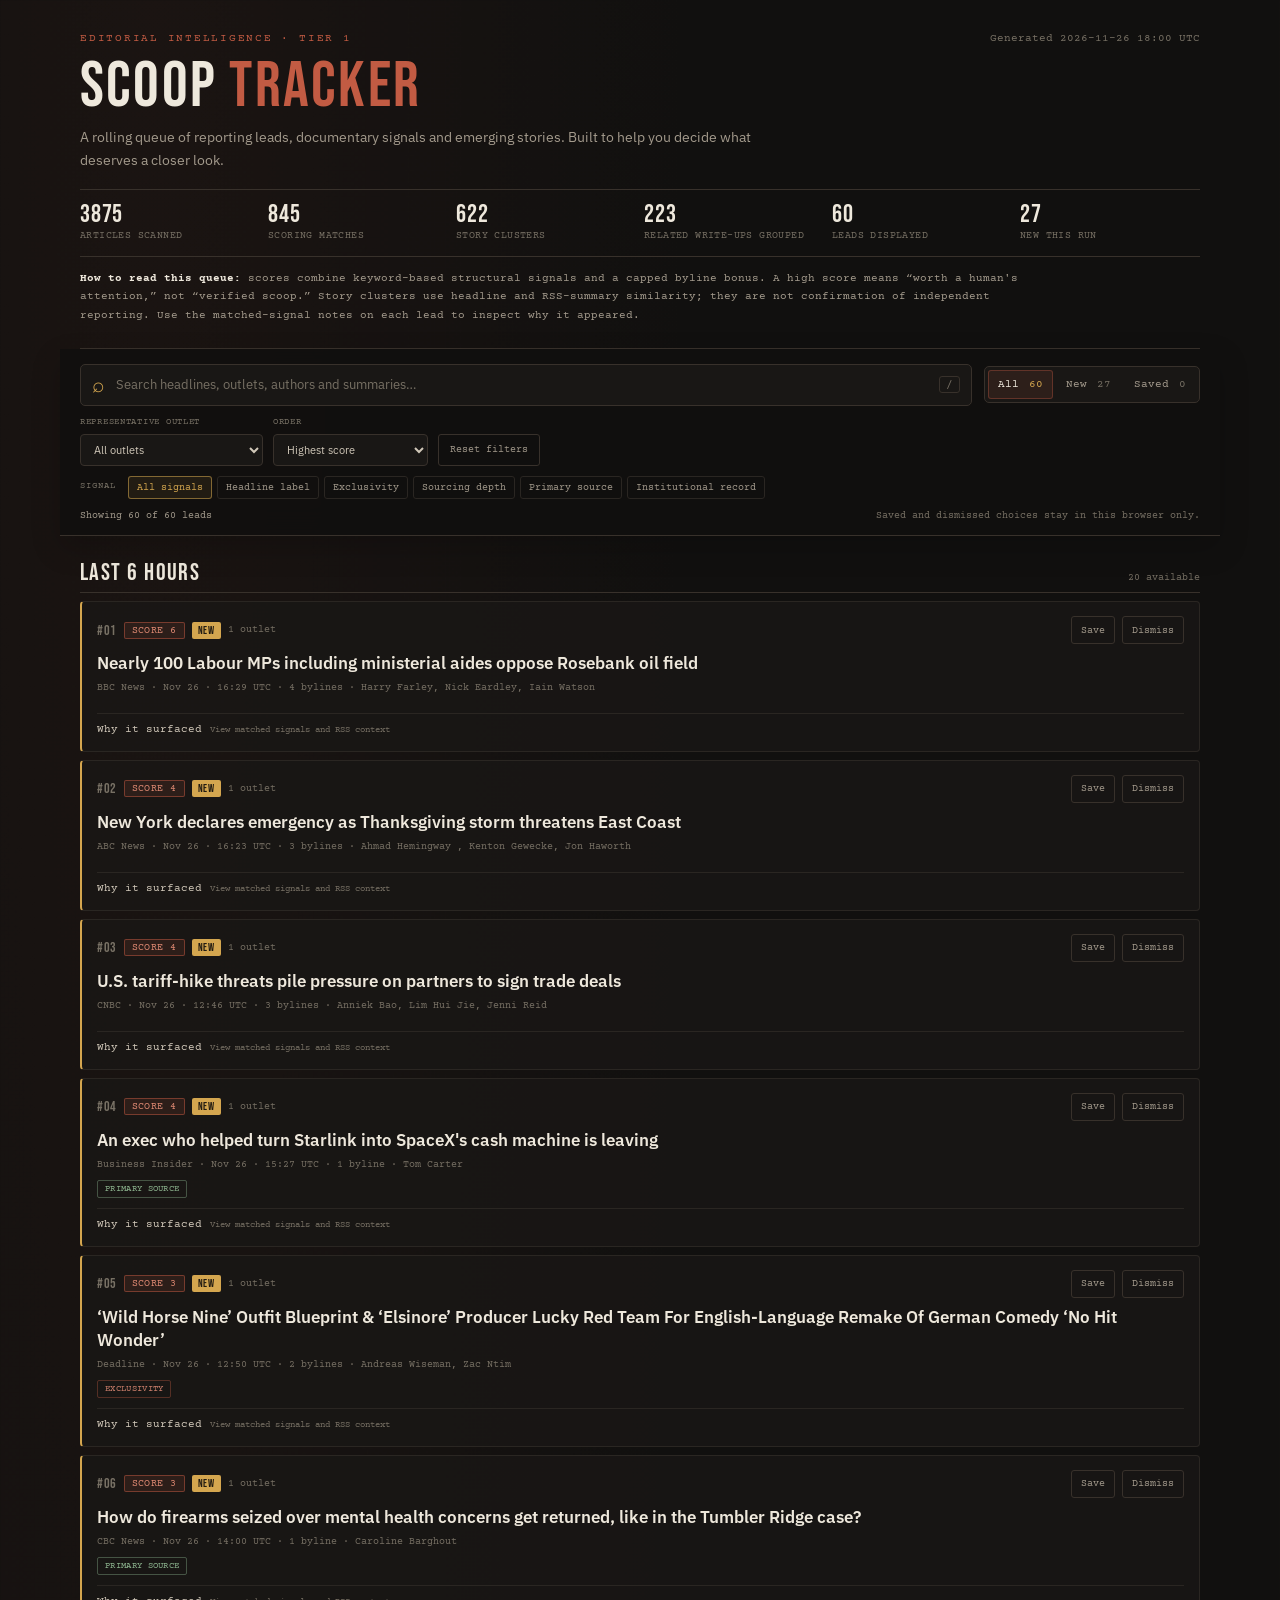
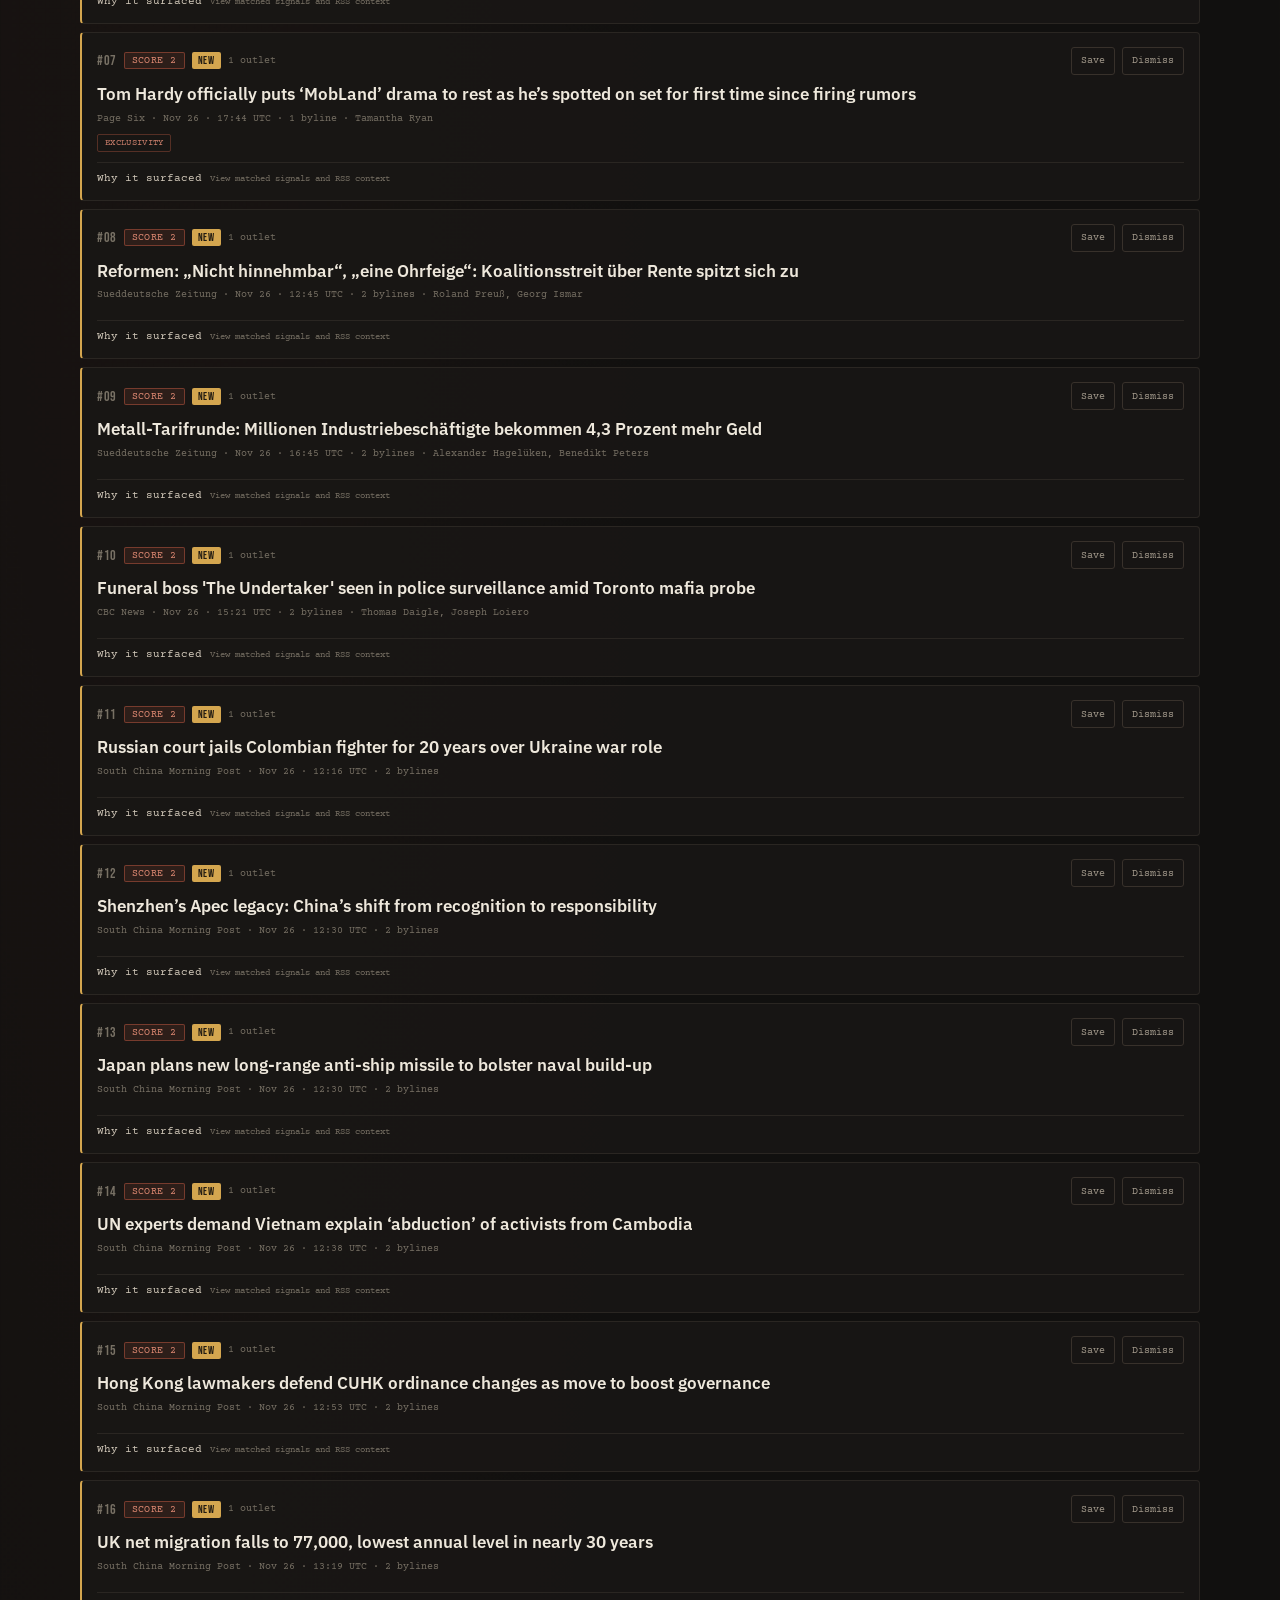
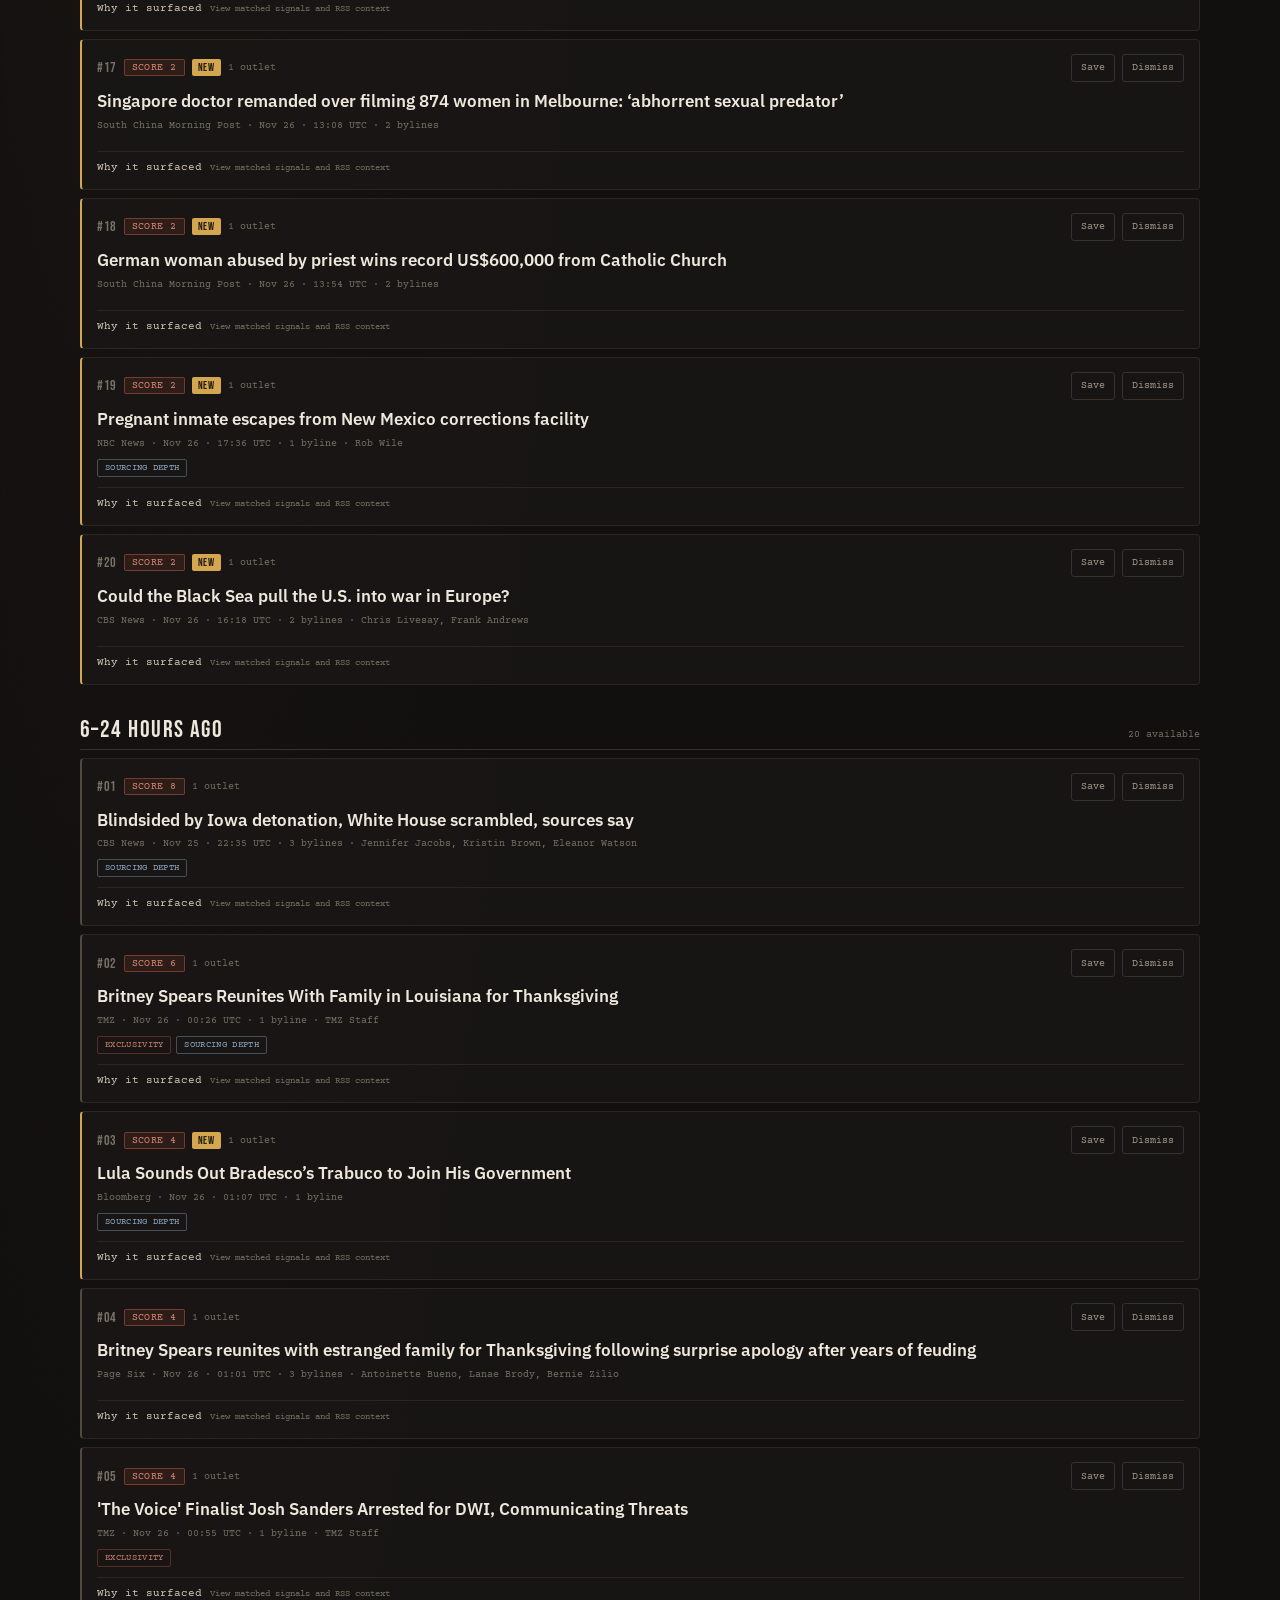
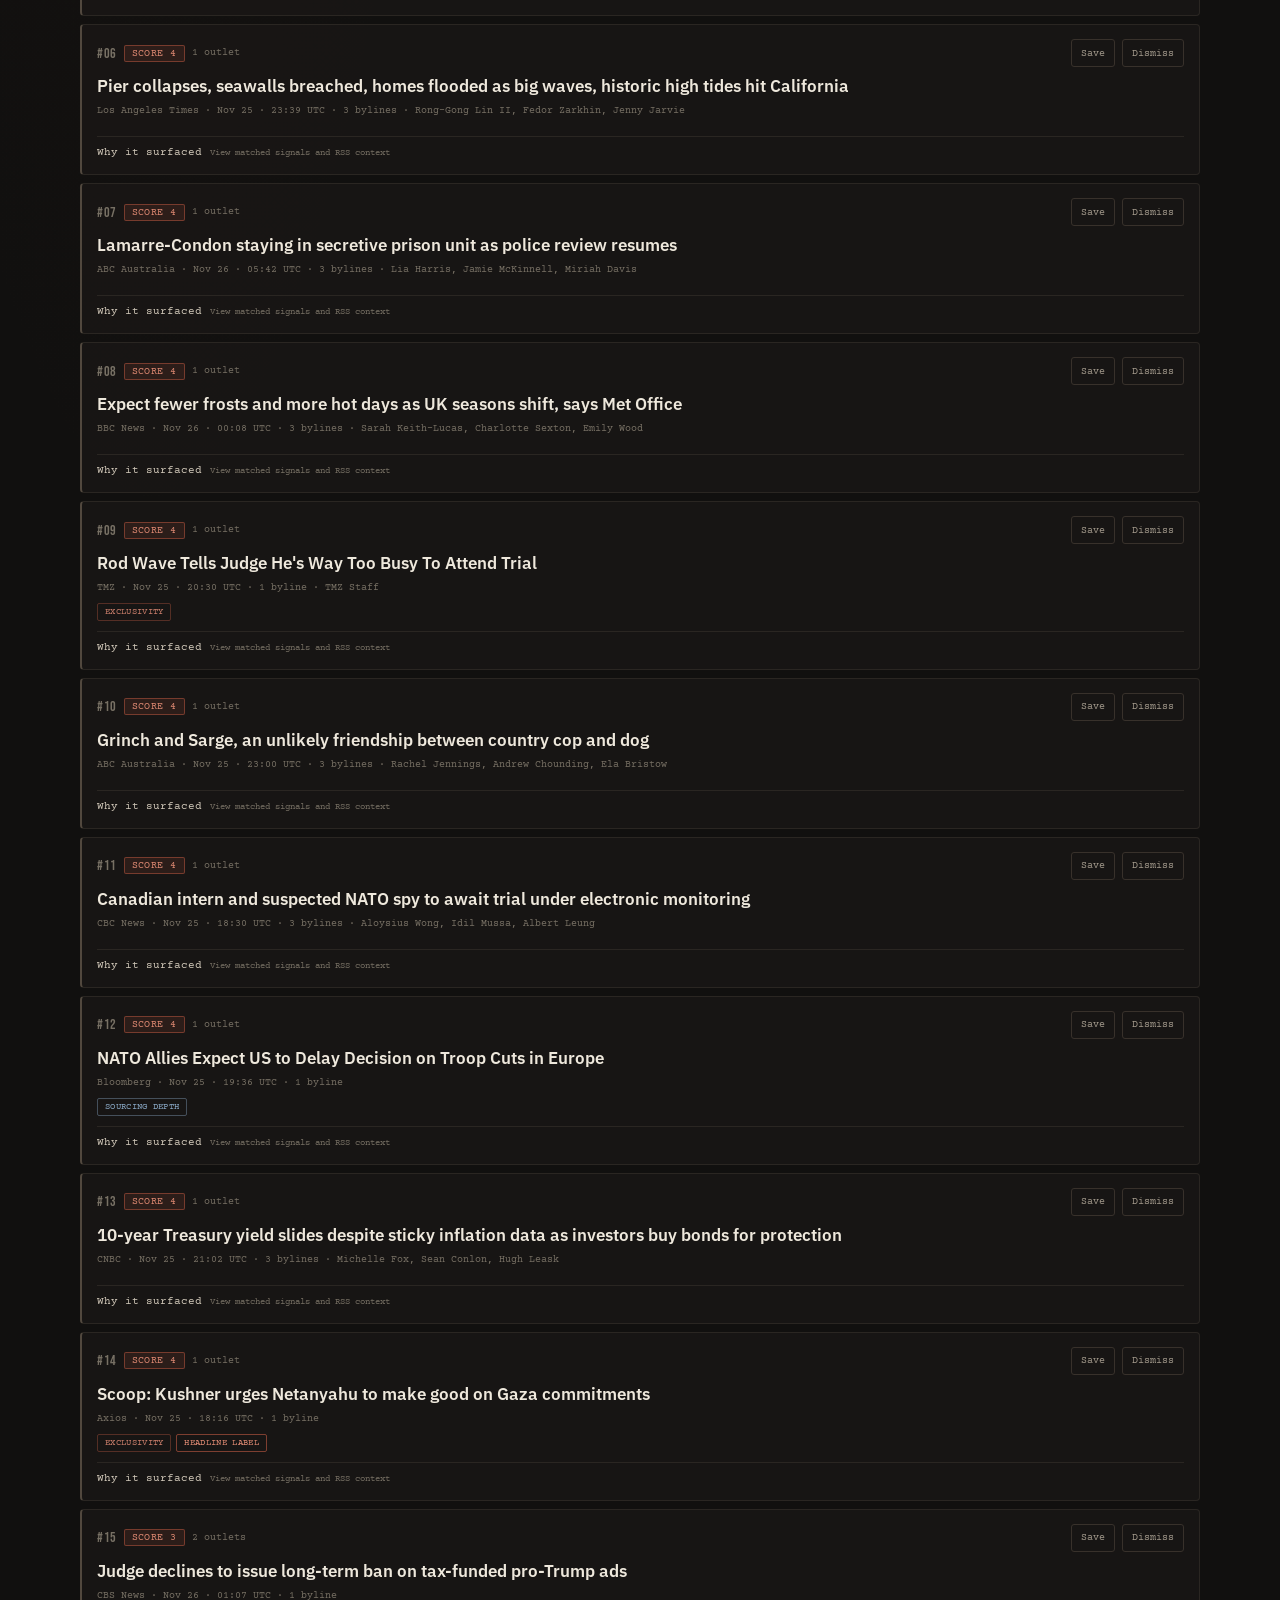
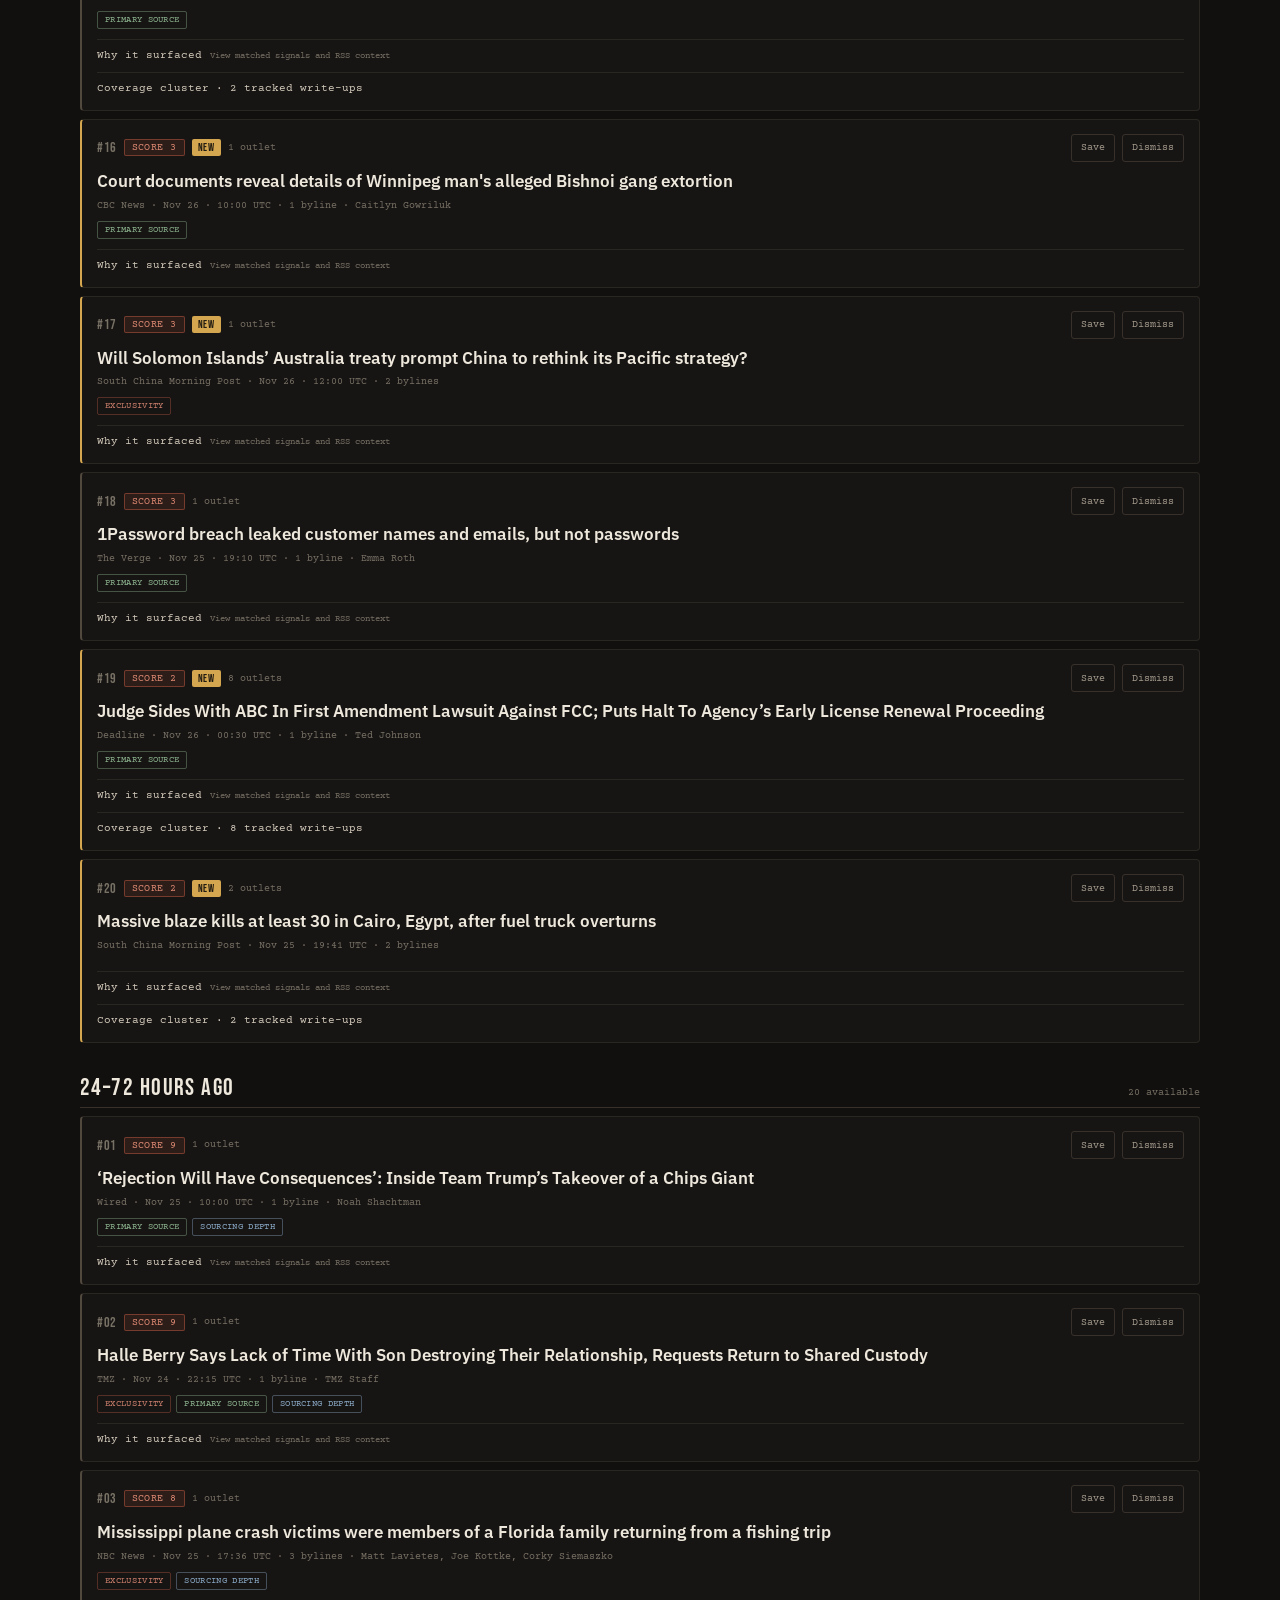
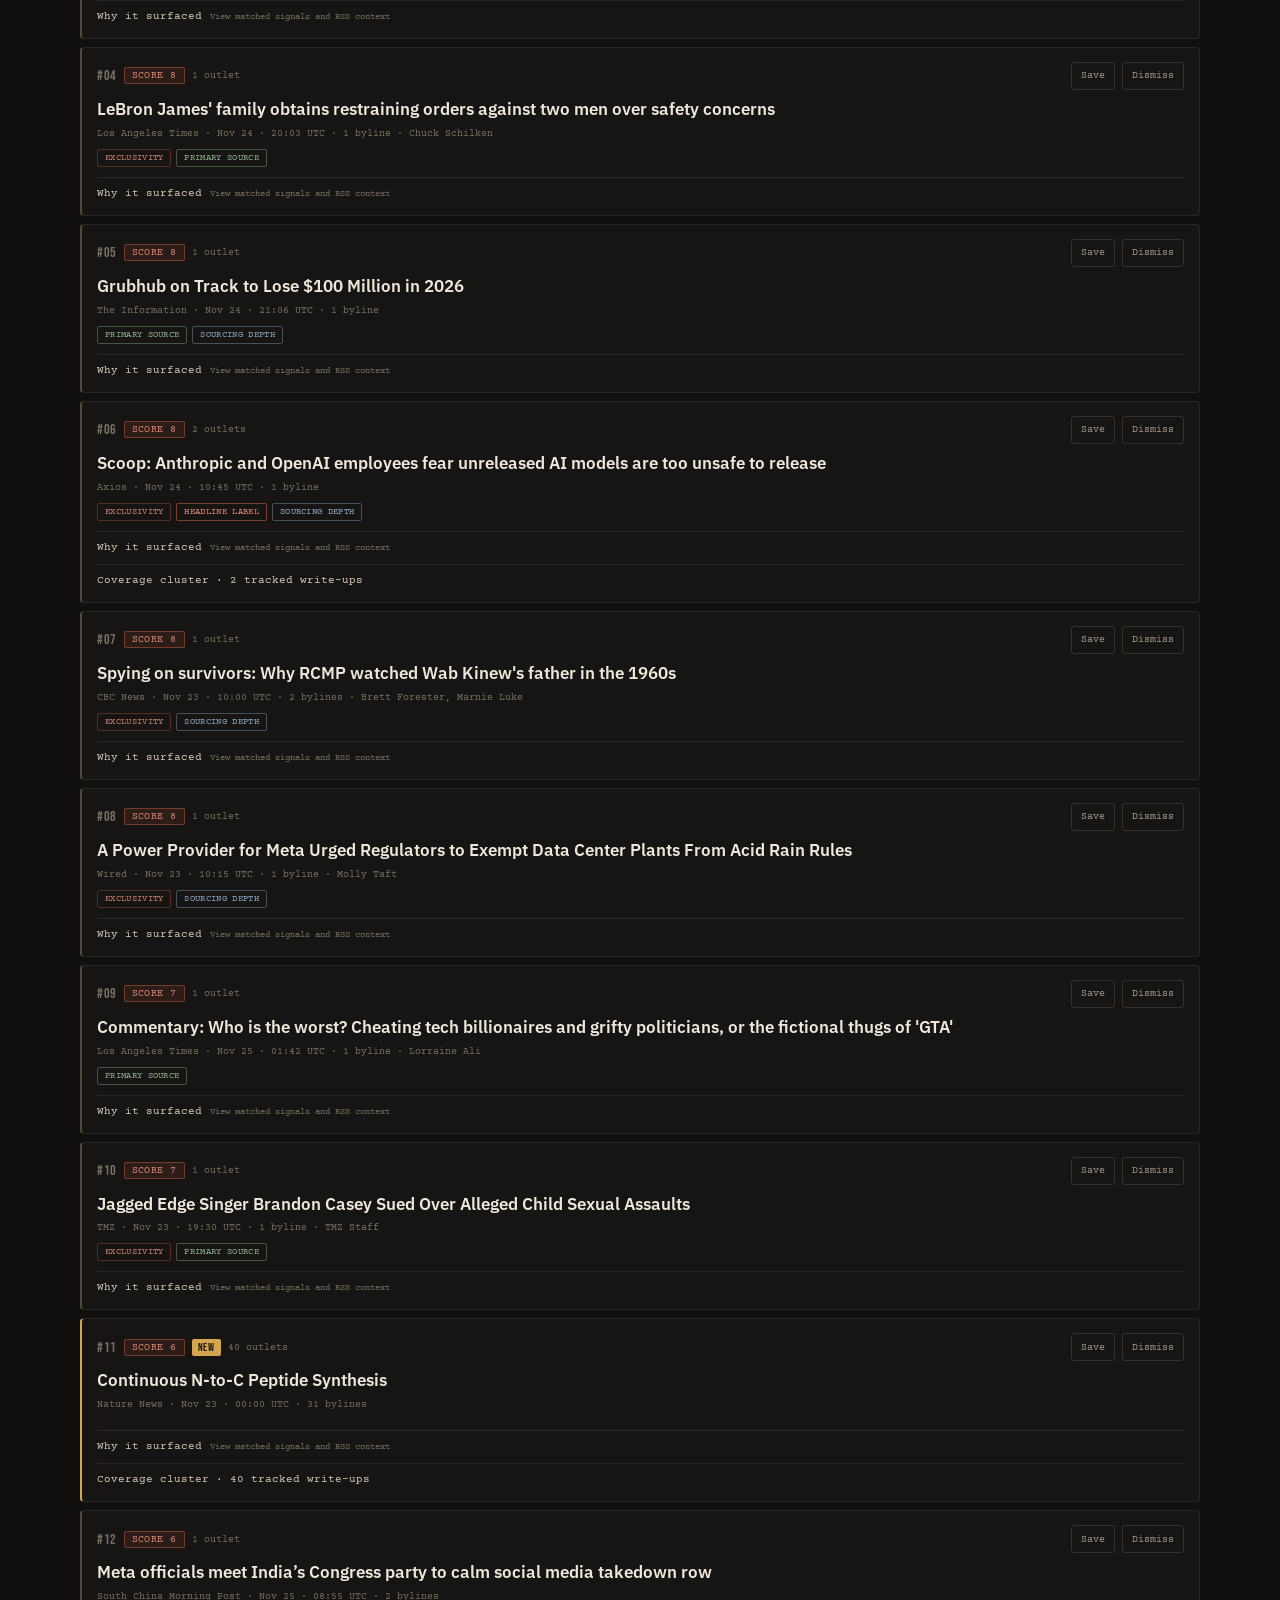
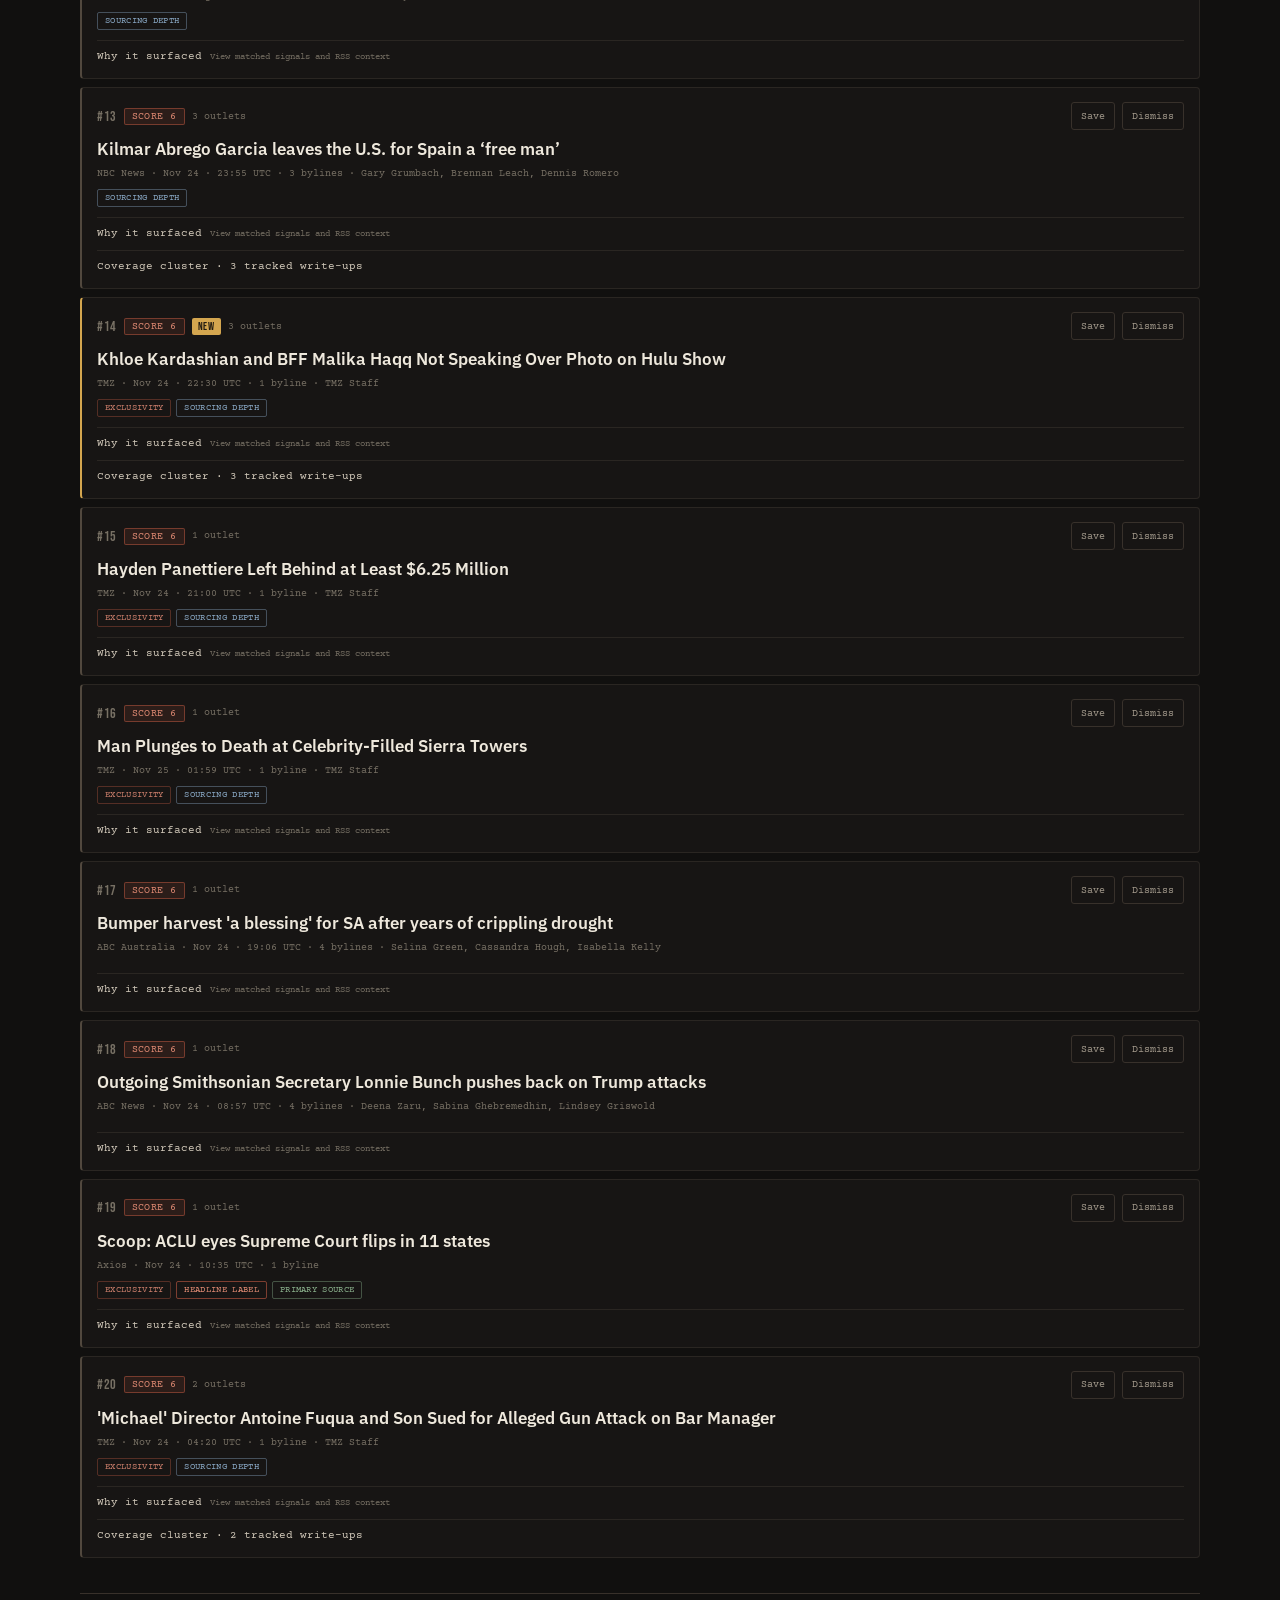
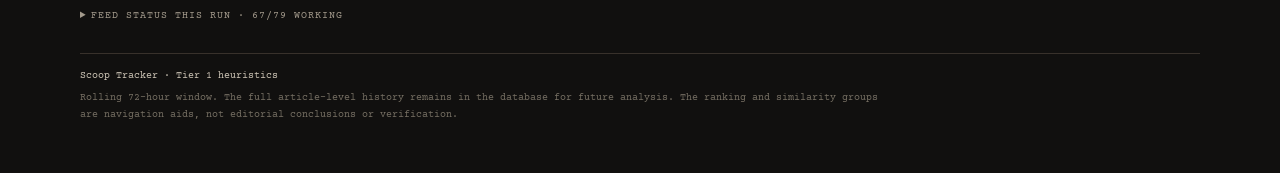
==== commit 0854f484: "Scoop tracker run: 2026-11-26 18:00 UTC" ====
--- a/index.html
+++ b/index.html
@@ -16,17 +16,17 @@
   <header class="masthead">
     <div class="masthead-top">
       <span class="eyebrow">Editorial intelligence · Tier 1</span>
-      <span class="generated">Generated 2026-11-26 06:03 UTC</span>
+      <span class="generated">Generated 2026-11-26 18:00 UTC</span>
     </div>
     <h1>SCOOP <span>TRACKER</span></h1>
     <p class="dek">A rolling queue of reporting leads, documentary signals and emerging stories. Built to help you decide what deserves a closer look.</p>
     <div class="stats">
-      <div class="stat"><b>3436</b><span>articles scanned</span></div>
-      <div class="stat"><b>766</b><span>scoring matches</span></div>
-      <div class="stat"><b>556</b><span>story clusters</span></div>
-      <div class="stat"><b>210</b><span>related write-ups grouped</span></div>
+      <div class="stat"><b>3875</b><span>articles scanned</span></div>
+      <div class="stat"><b>845</b><span>scoring matches</span></div>
+      <div class="stat"><b>622</b><span>story clusters</span></div>
+      <div class="stat"><b>223</b><span>related write-ups grouped</span></div>
       <div class="stat"><b>60</b><span>leads displayed</span></div>
-      <div class="stat"><b>21</b><span>new this run</span></div>
+      <div class="stat"><b>27</b><span>new this run</span></div>
     </div>
     <div class="score-legend">
       <strong>How to read this queue:</strong> scores combine keyword-based structural signals and a capped byline bonus.
@@ -45,7 +45,7 @@
       </label>
       <div class="view-switch" role="group" aria-label="Story view">
         <button type="button" class="view-button is-active" data-view="all" aria-pressed="true">All <span data-view-count="all">60</span></button>
-        <button type="button" class="view-button" data-view="new" aria-pressed="false">New <span data-view-count="new">21</span></button>
+        <button type="button" class="view-button" data-view="new" aria-pressed="false">New <span data-view-count="new">27</span></button>
         <button type="button" class="view-button" data-view="saved" aria-pressed="false">Saved <span data-view-count="saved">0</span></button>
         <button type="button" class="view-button" data-view="dismissed" aria-pressed="false">Dismissed <span data-view-count="dismissed">0</span></button>
       </div>
@@ -85,13 +85,13 @@
   <section class="bucket" data-bucket>
     <div class="bucket-heading">
       <h2 class="bucket-title">Last 6 Hours</h2>
-      <span class="bucket-count" data-bucket-count>20 shown · 36 available</span>
+      <span class="bucket-count" data-bucket-count>20 shown · 37 available</span>
     </div>
     <div class="story-list">
         <article class="story-card is-new" data-story-card
-          data-source="TMZ" data-sources="[&quot;TMZ&quot;]"
-          data-tags="exclusivity sourcing_depth" data-new="true"
-          data-score="6" data-time="1795652786" data-story-urls="[&quot;https://www.tmz.com/2026/11/25/britney-spears-with-family-for-thanksgiving/&quot;]">
+          data-source="BBC News" data-sources="[&quot;BBC News&quot;]"
+          data-tags="" data-new="true"
+          data-score="6" data-time="1795710594" data-story-urls="[&quot;https://www.bbc.co.uk/news/articles/cw24ez32d1n4o?at_medium=RSS&amp;at_campaign=rss&quot;]">
           <div class="story-topline">
             <div class="story-rankline">
               <span class="rank">#01</span>
@@ -104,29 +104,29 @@
               <button type="button" class="action-button dismiss-button" data-action="dismiss">Dismiss</button>
             </div>
           </div>
-          <a class="story-title" href="https://www.tmz.com/2026/11/25/britney-spears-with-family-for-thanksgiving/" target="_blank" rel="noopener noreferrer">Britney Spears Reunites With Family in Louisiana for Thanksgiving</a>
-          <div class="meta">TMZ · Nov 26 · 00:26 UTC · 1 byline · TMZ Staff</div>
-          <div class="tags"><span class="tag tag-exclusivity">exclusivity</span><span class="tag tag-sourcing_depth">sourcing depth</span></div>
-          <details class="story-context">
-            <summary>Why it surfaced <span>View matched signals and RSS context</span></summary>
-            <div class="context-body">
-              <div class="context-section">
-                <h3>Matched scoring signals</h3>
-                <ul class="signal-explanations"><li><strong>Exclusivity.</strong> Exclusivity language appears in the headline, RSS summary or extracted article text—for example “exclusive”, “can reveal” or “has obtained”. The wording can be self-asserted.</li><li><strong>Sourcing Depth.</strong> The text contains language associated with deeper sourcing, such as people familiar with a matter, anonymous sourcing, documents obtained or reviewed, or a declined request for comment. The match does not establish the source&#x27;s quality.</li><li><strong>Byline credit: +0.</strong> No additional-byline bonus was applied.</li></ul>
-                <p class="score-caution">The displayed score is the sum of matched keyword markers and any byline bonus. Individual marker weights are not stored in the report database, so this explains the category-level matches rather than claiming an exact phrase-by-phrase breakdown.</p>
-              </div>
-              <div class="context-section">
-                <h3>RSS summary</h3>
-                <p class="summary-text">Britney Spears is putting years of family drama aside this Thanksgiving ... heading back to her hometown for a big Spears family reunion ... TMZ has learned. Sources familiar with the situation tell TMZ ... Britney is in Kentwood, Louisiana, where…</p>
-              </div>
-            </div>
-          </details>
-          
-        </article>
-        <article class="story-card is-new" data-story-card
-          data-source="Page Six" data-sources="[&quot;Page Six&quot;]"
+          <a class="story-title" href="https://www.bbc.co.uk/news/articles/cw24ez32d1n4o?at_medium=RSS&amp;at_campaign=rss" target="_blank" rel="noopener noreferrer">Nearly 100 Labour MPs including ministerial aides oppose Rosebank oil field</a>
+          <div class="meta">BBC News · Nov 26 · 16:29 UTC · 4 bylines · Harry Farley, Nick Eardley, Iain Watson</div>
+          <div class="tags"></div>
+          <details class="story-context">
+            <summary>Why it surfaced <span>View matched signals and RSS context</span></summary>
+            <div class="context-body">
+              <div class="context-section">
+                <h3>Matched scoring signals</h3>
+                <ul class="signal-explanations"><li><strong>Byline credit: +6.</strong> 4 bylines; the bonus is two points per additional byline, capped at six.</li></ul>
+                <p class="score-caution">The displayed score is the sum of matched keyword markers and any byline bonus. Individual marker weights are not stored in the report database, so this explains the category-level matches rather than claiming an exact phrase-by-phrase breakdown.</p>
+              </div>
+              <div class="context-section">
+                <h3>RSS summary</h3>
+                <p class="summary-text">Energy Secretary Miatta Fahnbulleh is due to make a decision on whether to give the go-ahead for drilling in the oil field off the north-west coast of Shetland within weeks.</p>
+              </div>
+            </div>
+          </details>
+          
+        </article>
+        <article class="story-card is-new" data-story-card
+          data-source="ABC News" data-sources="[&quot;ABC News&quot;]"
           data-tags="" data-new="true"
-          data-score="4" data-time="1795654878" data-story-urls="[&quot;https://pagesix.com/2026/11/25/celebrity-news/britney-spears-reuniting-with-estranged-family-for-thanksgiving-after-surprise-apology-following-years-of-feuding/&quot;]">
+          data-score="4" data-time="1795710221" data-story-urls="[&quot;https://abcnews.com/US/new-york-declares-emergency-thanksgiving-storm-threatens-east/story?id=138464273&quot;]">
           <div class="story-topline">
             <div class="story-rankline">
               <span class="rank">#02</span>
@@ -139,8 +139,8 @@
               <button type="button" class="action-button dismiss-button" data-action="dismiss">Dismiss</button>
             </div>
           </div>
-          <a class="story-title" href="https://pagesix.com/2026/11/25/celebrity-news/britney-spears-reuniting-with-estranged-family-for-thanksgiving-after-surprise-apology-following-years-of-feuding/" target="_blank" rel="noopener noreferrer">Britney Spears reunites with estranged family for Thanksgiving following surprise apology after years of feuding</a>
-          <div class="meta">Page Six · Nov 26 · 01:01 UTC · 3 bylines · Antoinette Bueno, Lanae Brody, Bernie Zilio</div>
+          <a class="story-title" href="https://abcnews.com/US/new-york-declares-emergency-thanksgiving-storm-threatens-east/story?id=138464273" target="_blank" rel="noopener noreferrer">New York declares emergency as Thanksgiving storm threatens East Coast</a>
+          <div class="meta">ABC News · Nov 26 · 16:23 UTC · 3 bylines · Ahmad Hemingway , Kenton Gewecke, Jon Haworth</div>
           <div class="tags"></div>
           <details class="story-context">
             <summary>Why it surfaced <span>View matched signals and RSS context</span></summary>
@@ -152,16 +152,16 @@
               </div>
               <div class="context-section">
                 <h3>RSS summary</h3>
-                <p class="summary-text">The pop star previously blasted her family on social media and in her 2023 memoir, &quot;The Woman in Me.&quot;</p>
-              </div>
-            </div>
-          </details>
-          
-        </article>
-        <article class="story-card is-new" data-story-card
-          data-source="TMZ" data-sources="[&quot;TMZ&quot;]"
-          data-tags="exclusivity" data-new="true"
-          data-score="4" data-time="1795654551" data-story-urls="[&quot;https://www.tmz.com/2026/11/25/josh-sanders-arrested/&quot;]">
+                <p class="summary-text">Gov. Kathy Hochul&#x27;s office declared a State of Emergency on Thanksgiving.</p>
+              </div>
+            </div>
+          </details>
+          
+        </article>
+        <article class="story-card is-new" data-story-card
+          data-source="CNBC" data-sources="[&quot;CNBC&quot;]"
+          data-tags="" data-new="true"
+          data-score="4" data-time="1795697215" data-story-urls="[&quot;https://www.cnbc.com/2026/11/26/us-tariffs-hike-trade-agreement.html&quot;]">
           <div class="story-topline">
             <div class="story-rankline">
               <span class="rank">#03</span>
@@ -174,29 +174,29 @@
               <button type="button" class="action-button dismiss-button" data-action="dismiss">Dismiss</button>
             </div>
           </div>
-          <a class="story-title" href="https://www.tmz.com/2026/11/25/josh-sanders-arrested/" target="_blank" rel="noopener noreferrer">&#x27;The Voice&#x27; Finalist Josh Sanders Arrested for DWI, Communicating Threats</a>
-          <div class="meta">TMZ · Nov 26 · 00:55 UTC · 1 byline · TMZ Staff</div>
-          <div class="tags"><span class="tag tag-exclusivity">exclusivity</span></div>
-          <details class="story-context">
-            <summary>Why it surfaced <span>View matched signals and RSS context</span></summary>
-            <div class="context-body">
-              <div class="context-section">
-                <h3>Matched scoring signals</h3>
-                <ul class="signal-explanations"><li><strong>Exclusivity.</strong> Exclusivity language appears in the headline, RSS summary or extracted article text—for example “exclusive”, “can reveal” or “has obtained”. The wording can be self-asserted.</li><li><strong>Byline credit: +0.</strong> No additional-byline bonus was applied.</li></ul>
-                <p class="score-caution">The displayed score is the sum of matched keyword markers and any byline bonus. Individual marker weights are not stored in the report database, so this explains the category-level matches rather than claiming an exact phrase-by-phrase breakdown.</p>
-              </div>
-              <div class="context-section">
-                <h3>RSS summary</h3>
-                <p class="summary-text">Josh Sanders is back behind bars ... the former &quot;The Voice&quot; finalist has been arrested for driving while impaired and communicating threats ... TMZ has learned. According to jail records obtained by TMZ ... the 38-year-old singer was booked…</p>
-              </div>
-            </div>
-          </details>
-          
-        </article>
-        <article class="story-card is-new" data-story-card
-          data-source="ABC Australia" data-sources="[&quot;ABC Australia&quot;]"
-          data-tags="" data-new="true"
-          data-score="4" data-time="1795671740" data-story-urls="[&quot;https://www.abc.net.au/news/2026-11-26/nsw-beau-lamarre-murder-conviction-what-happens-next/107427328&quot;]">
+          <a class="story-title" href="https://www.cnbc.com/2026/11/26/us-tariffs-hike-trade-agreement.html" target="_blank" rel="noopener noreferrer">U.S. tariff-hike threats pile pressure on partners to sign trade deals</a>
+          <div class="meta">CNBC · Nov 26 · 12:46 UTC · 3 bylines · Anniek Bao, Lim Hui Jie, Jenni Reid</div>
+          <div class="tags"></div>
+          <details class="story-context">
+            <summary>Why it surfaced <span>View matched signals and RSS context</span></summary>
+            <div class="context-body">
+              <div class="context-section">
+                <h3>Matched scoring signals</h3>
+                <ul class="signal-explanations"><li><strong>Byline credit: +4.</strong> 3 bylines; the bonus is two points per additional byline, capped at six.</li></ul>
+                <p class="score-caution">The displayed score is the sum of matched keyword markers and any byline bonus. Individual marker weights are not stored in the report database, so this explains the category-level matches rather than claiming an exact phrase-by-phrase breakdown.</p>
+              </div>
+              <div class="context-section">
+                <h3>RSS summary</h3>
+                <p class="summary-text">The U.S. planned a fresh tariff salvo on 14 trading partners, while offering some countries lower rates if they secure trade deals with Washington.</p>
+              </div>
+            </div>
+          </details>
+          
+        </article>
+        <article class="story-card is-new" data-story-card
+          data-source="Business Insider" data-sources="[&quot;Business Insider&quot;]"
+          data-tags="primary_source" data-new="true"
+          data-score="4" data-time="1795706859" data-story-urls="[&quot;https://www.businessinsider.com/spacex-exec-chad-gibbs-leaves-starlink-2026-11&quot;]">
           <div class="story-topline">
             <div class="story-rankline">
               <span class="rank">#04</span>
@@ -209,78 +209,78 @@
               <button type="button" class="action-button dismiss-button" data-action="dismiss">Dismiss</button>
             </div>
           </div>
-          <a class="story-title" href="https://www.abc.net.au/news/2026-11-26/nsw-beau-lamarre-murder-conviction-what-happens-next/107427328" target="_blank" rel="noopener noreferrer">Lamarre-Condon staying in secretive prison unit as police review resumes</a>
-          <div class="meta">ABC Australia · Nov 26 · 05:42 UTC · 3 bylines · Lia Harris, Jamie McKinnell, Miriah Davis</div>
-          <div class="tags"></div>
-          <details class="story-context">
-            <summary>Why it surfaced <span>View matched signals and RSS context</span></summary>
-            <div class="context-body">
-              <div class="context-section">
-                <h3>Matched scoring signals</h3>
-                <ul class="signal-explanations"><li><strong>Byline credit: +4.</strong> 3 bylines; the bonus is two points per additional byline, capped at six.</li></ul>
-                <p class="score-caution">The displayed score is the sum of matched keyword markers and any byline bonus. Individual marker weights are not stored in the report database, so this explains the category-level matches rather than claiming an exact phrase-by-phrase breakdown.</p>
-              </div>
-              <div class="context-section">
-                <h3>RSS summary</h3>
-                <p class="summary-text">Beau Lamarre-Condon&#x27;s murder trial may be over but he now faces a long prison sentence and renewed scrutiny of his actions as a NSW Police officer.</p>
-              </div>
-            </div>
-          </details>
-          
-        </article>
-        <article class="story-card is-new" data-story-card
-          data-source="BBC News" data-sources="[&quot;BBC News&quot;]"
-          data-tags="" data-new="true"
-          data-score="4" data-time="1795651687" data-story-urls="[&quot;https://www.bbc.co.uk/weather/articles/cr3eg1py3gv5o?at_medium=RSS&amp;at_campaign=rss&quot;]">
+          <a class="story-title" href="https://www.businessinsider.com/spacex-exec-chad-gibbs-leaves-starlink-2026-11" target="_blank" rel="noopener noreferrer">An exec who helped turn Starlink into SpaceX&#x27;s cash machine is leaving</a>
+          <div class="meta">Business Insider · Nov 26 · 15:27 UTC · 1 byline · Tom Carter</div>
+          <div class="tags"><span class="tag tag-primary_source">primary source</span></div>
+          <details class="story-context">
+            <summary>Why it surfaced <span>View matched signals and RSS context</span></summary>
+            <div class="context-body">
+              <div class="context-section">
+                <h3>Matched scoring signals</h3>
+                <ul class="signal-explanations"><li><strong>Primary Source.</strong> The text references documentary or first-hand material such as court filings, FOIA, leaked material, whistleblowers or regulatory filings. A mention does not mean the underlying record was independently checked.</li><li><strong>Byline credit: +0.</strong> No additional-byline bonus was applied.</li></ul>
+                <p class="score-caution">The displayed score is the sum of matched keyword markers and any byline bonus. Individual marker weights are not stored in the report database, so this explains the category-level matches rather than claiming an exact phrase-by-phrase breakdown.</p>
+              </div>
+              <div class="context-section">
+                <h3>RSS summary</h3>
+                <p class="summary-text">Chad Gibbs, Starlink&#x27;s VP of business operations, is leaving SpaceX after more than a decade, according to an internal email seen by Business Insider.</p>
+              </div>
+            </div>
+          </details>
+          
+        </article>
+        <article class="story-card is-new" data-story-card
+          data-source="Deadline" data-sources="[&quot;Deadline&quot;]"
+          data-tags="exclusivity" data-new="true"
+          data-score="3" data-time="1795697431" data-story-urls="[&quot;https://deadline.com/2026/11/blueprint-lucky-red-english-language-remake-no-hit-wonder-1237233964/&quot;]">
           <div class="story-topline">
             <div class="story-rankline">
               <span class="rank">#05</span>
-              <span class="score-badge">SCORE 4</span>
-              <span class="badge-new">NEW</span>
-              <span class="cluster-count">1 outlet</span>
-            </div>
-            <div class="story-actions">
-              <button type="button" class="action-button save-button" data-action="save" aria-pressed="false">Save</button>
-              <button type="button" class="action-button dismiss-button" data-action="dismiss">Dismiss</button>
-            </div>
-          </div>
-          <a class="story-title" href="https://www.bbc.co.uk/weather/articles/cr3eg1py3gv5o?at_medium=RSS&amp;at_campaign=rss" target="_blank" rel="noopener noreferrer">Expect fewer frosts and more hot days as UK seasons shift, says Met Office</a>
-          <div class="meta">BBC News · Nov 26 · 00:08 UTC · 3 bylines · Sarah Keith-Lucas, Charlotte Sexton, Emily Wood</div>
-          <div class="tags"></div>
-          <details class="story-context">
-            <summary>Why it surfaced <span>View matched signals and RSS context</span></summary>
-            <div class="context-body">
-              <div class="context-section">
-                <h3>Matched scoring signals</h3>
-                <ul class="signal-explanations"><li><strong>Byline credit: +4.</strong> 3 bylines; the bonus is two points per additional byline, capped at six.</li></ul>
-                <p class="score-caution">The displayed score is the sum of matched keyword markers and any byline bonus. Individual marker weights are not stored in the report database, so this explains the category-level matches rather than claiming an exact phrase-by-phrase breakdown.</p>
-              </div>
-              <div class="context-section">
-                <h3>RSS summary</h3>
-                <p class="summary-text">Changing seasons are affecting wildlife and leading some farmers to grow different crops.</p>
-              </div>
-            </div>
-          </details>
-          
-        </article>
-        <article class="story-card is-new" data-story-card
-          data-source="CBS News" data-sources="[&quot;CBS News&quot;, &quot;The Hill&quot;]"
+              <span class="score-badge">SCORE 3</span>
+              <span class="badge-new">NEW</span>
+              <span class="cluster-count">1 outlet</span>
+            </div>
+            <div class="story-actions">
+              <button type="button" class="action-button save-button" data-action="save" aria-pressed="false">Save</button>
+              <button type="button" class="action-button dismiss-button" data-action="dismiss">Dismiss</button>
+            </div>
+          </div>
+          <a class="story-title" href="https://deadline.com/2026/11/blueprint-lucky-red-english-language-remake-no-hit-wonder-1237233964/" target="_blank" rel="noopener noreferrer">‘Wild Horse Nine’ Outfit Blueprint &amp; ‘Elsinore’ Producer Lucky Red Team For English-Language Remake Of German Comedy ‘No Hit Wonder’</a>
+          <div class="meta">Deadline · Nov 26 · 12:50 UTC · 2 bylines · Andreas Wiseman, Zac Ntim</div>
+          <div class="tags"><span class="tag tag-exclusivity">exclusivity</span></div>
+          <details class="story-context">
+            <summary>Why it surfaced <span>View matched signals and RSS context</span></summary>
+            <div class="context-body">
+              <div class="context-section">
+                <h3>Matched scoring signals</h3>
+                <ul class="signal-explanations"><li><strong>Exclusivity.</strong> Exclusivity language appears in the headline, RSS summary or extracted article text—for example “exclusive”, “can reveal” or “has obtained”. The wording can be self-asserted.</li><li><strong>Byline credit: +2.</strong> 2 bylines; the bonus is two points per additional byline, capped at six.</li></ul>
+                <p class="score-caution">The displayed score is the sum of matched keyword markers and any byline bonus. Individual marker weights are not stored in the report database, so this explains the category-level matches rather than claiming an exact phrase-by-phrase breakdown.</p>
+              </div>
+              <div class="context-section">
+                <h3>RSS summary</h3>
+                <p class="summary-text">EXCLUSIVE: Wild Horse Nine and Three Billboards Outside Ebbing, Missouri producer Blueprint Pictures has taken English-language remake rights to German dramedy No Hit Wonder, the story of a one hit wonder fallen on hard times who ends up in a psychiatric ward where he motivates the eccentric members of the resident choir to national glory. […]</p>
+              </div>
+            </div>
+          </details>
+          
+        </article>
+        <article class="story-card is-new" data-story-card
+          data-source="CBC News" data-sources="[&quot;CBC News&quot;]"
           data-tags="primary_source" data-new="true"
-          data-score="3" data-time="1795655224" data-story-urls="[&quot;https://thehill.com/regulation/court-battles/6244361-judge-denies-dnc-ad-challenge/&quot;, &quot;https://www.cbsnews.com/news/judge-declines-long-term-ban-pro-trump-ads/&quot;]">
+          data-score="3" data-time="1795701600" data-story-urls="[&quot;https://www.cbc.ca/news/canada/british-columbia/firearms-mental-health-seizure-tumbler-ridge-shooter-9.7436661?cmp=rss&quot;]">
           <div class="story-topline">
             <div class="story-rankline">
               <span class="rank">#06</span>
               <span class="score-badge">SCORE 3</span>
               <span class="badge-new">NEW</span>
-              <span class="cluster-count">2 outlets</span>
-            </div>
-            <div class="story-actions">
-              <button type="button" class="action-button save-button" data-action="save" aria-pressed="false">Save</button>
-              <button type="button" class="action-button dismiss-button" data-action="dismiss">Dismiss</button>
-            </div>
-          </div>
-          <a class="story-title" href="https://www.cbsnews.com/news/judge-declines-long-term-ban-pro-trump-ads/" target="_blank" rel="noopener noreferrer">Judge declines to issue long-term ban on tax-funded pro-Trump ads</a>
-          <div class="meta">CBS News · Nov 26 · 01:07 UTC · 1 byline</div>
+              <span class="cluster-count">1 outlet</span>
+            </div>
+            <div class="story-actions">
+              <button type="button" class="action-button save-button" data-action="save" aria-pressed="false">Save</button>
+              <button type="button" class="action-button dismiss-button" data-action="dismiss">Dismiss</button>
+            </div>
+          </div>
+          <a class="story-title" href="https://www.cbc.ca/news/canada/british-columbia/firearms-mental-health-seizure-tumbler-ridge-shooter-9.7436661?cmp=rss" target="_blank" rel="noopener noreferrer">How do firearms seized over mental health concerns get returned, like in the Tumbler Ridge case?</a>
+          <div class="meta">CBC News · Nov 26 · 14:00 UTC · 1 byline · Caroline Barghout</div>
           <div class="tags"><span class="tag tag-primary_source">primary source</span></div>
           <details class="story-context">
             <summary>Why it surfaced <span>View matched signals and RSS context</span></summary>
@@ -292,61 +292,51 @@
               </div>
               <div class="context-section">
                 <h3>RSS summary</h3>
-                <p class="summary-text">A federal judge has sided against Democrats on the federal government&#x27;s taxpayer-funded political ads, which critics say were illegal propaganda intended to promote President Trump.</p>
-              </div>
-            </div>
-          </details>
-          
-          <details class="coverage-details">
-            <summary>Coverage cluster · 2 tracked write-ups</summary>
-            <p class="cluster-caveat">Grouped automatically by similarity between headlines and RSS summaries. This is a research aid, not confirmation that these outlets independently verified the story.</p>
-            <ul class="coverage-list"><li><a href="https://www.cbsnews.com/news/judge-declines-long-term-ban-pro-trump-ads/" target="_blank" rel="noopener noreferrer">CBS News</a><span>Judge declines to issue long-term ban on tax-funded pro-Trump ads</span></li><li><a href="https://thehill.com/regulation/court-battles/6244361-judge-denies-dnc-ad-challenge/" target="_blank" rel="noopener noreferrer">The Hill</a><span>Judge sides against Democrats on taxpayer-funded pro-Trump ads</span></li></ul>
-          </details>
-        </article>
-        <article class="story-card is-new" data-story-card
-          data-source="Deadline" data-sources="[&quot;CBS News&quot;, &quot;Deadline&quot;, &quot;Los Angeles Times&quot;, &quot;NBC News&quot;, &quot;NYT&quot;, &quot;Seattle Times&quot;, &quot;The Hill&quot;]"
-          data-tags="primary_source" data-new="true"
-          data-score="2" data-time="1795653046" data-story-urls="[&quot;https://deadline.com/2026/11/abc-fcc-trump-first-amendment-lawsuit-1237158218/&quot;, &quot;https://thehill.com/regulation/court-battles/6244298-judge-blocks-fcc-from-early-renewal-of-abc-licenses/&quot;, &quot;https://www.cbsnews.com/news/judge-temporarily-blocks-fcc-from-reviewing-abc-licenses/&quot;, &quot;https://www.latimes.com/entertainment-arts/business/story/2026-11-25/trump-fcc-illegally-sought-to-punish-abc-in-free-speech-case-judge-rules&quot;, &quot;https://www.nbcnews.com/business/media/judge-blocks-fcc-review-abc-station-licenses-now-rcna601892&quot;, &quot;https://www.nytimes.com/2026/11/25/business/media/disney-fcc-abc-ruling.html&quot;, &quot;https://www.seattletimes.com/business/judge-blocks-fcc-from-early-license-review-for-abc-which-network-says-has-had-a-chilling-effect/?utm_source=RSS&amp;utm_medium=Referral&amp;utm_campaign=RSS_all&quot;]">
+                <p class="summary-text">There’s been a lot of debate surrounding the return of seized firearms taken from the home of the Tumbler Ridge shooter, especially after a recent U.S. court filing suggested Jesse Van Rootselaar used those guns in the mass shooting.</p>
+              </div>
+            </div>
+          </details>
+          
+        </article>
+        <article class="story-card is-new" data-story-card
+          data-source="Page Six" data-sources="[&quot;Page Six&quot;]"
+          data-tags="exclusivity" data-new="true"
+          data-score="2" data-time="1795715051" data-story-urls="[&quot;https://pagesix.com/2026/11/26/entertainment/tom-hardy-puts-mobland-drama-to-rest-as-hes-spotted-on-set-for-first-time-since-firing-rumors/&quot;]">
           <div class="story-topline">
             <div class="story-rankline">
               <span class="rank">#07</span>
               <span class="score-badge">SCORE 2</span>
               <span class="badge-new">NEW</span>
-              <span class="cluster-count">7 outlets</span>
-            </div>
-            <div class="story-actions">
-              <button type="button" class="action-button save-button" data-action="save" aria-pressed="false">Save</button>
-              <button type="button" class="action-button dismiss-button" data-action="dismiss">Dismiss</button>
-            </div>
-          </div>
-          <a class="story-title" href="https://deadline.com/2026/11/abc-fcc-trump-first-amendment-lawsuit-1237158218/" target="_blank" rel="noopener noreferrer">Judge Sides With ABC In First Amendment Lawsuit Against FCC; Puts Halt To Agency’s Early License Renewal Proceeding</a>
-          <div class="meta">Deadline · Nov 26 · 00:30 UTC · 1 byline · Ted Johnson</div>
-          <div class="tags"><span class="tag tag-primary_source">primary source</span></div>
-          <details class="story-context">
-            <summary>Why it surfaced <span>View matched signals and RSS context</span></summary>
-            <div class="context-body">
-              <div class="context-section">
-                <h3>Matched scoring signals</h3>
-                <ul class="signal-explanations"><li><strong>Primary Source.</strong> The text references documentary or first-hand material such as court filings, FOIA, leaked material, whistleblowers or regulatory filings. A mention does not mean the underlying record was independently checked.</li><li><strong>Byline credit: +0.</strong> No additional-byline bonus was applied.</li></ul>
-                <p class="score-caution">The displayed score is the sum of matched keyword markers and any byline bonus. Individual marker weights are not stored in the report database, so this explains the category-level matches rather than claiming an exact phrase-by-phrase breakdown.</p>
-              </div>
-              <div class="context-section">
-                <h3>RSS summary</h3>
-                <p class="summary-text">A federal judge has largely sided with ABC in its First Amendment lawsuit claiming that an FCC order to review its broadcast licenses was a retaliatory act by the Trump administration designed to chill its content, whether that be news coverage or jokes from Jimmy Kimmel. U.S. District Judge Loren AliKhan issued a preliminary injunction […]</p>
-              </div>
-            </div>
-          </details>
-          
-          <details class="coverage-details">
-            <summary>Coverage cluster · 7 tracked write-ups</summary>
-            <p class="cluster-caveat">Grouped automatically by similarity between headlines and RSS summaries. This is a research aid, not confirmation that these outlets independently verified the story.</p>
-            <ul class="coverage-list"><li><a href="https://deadline.com/2026/11/abc-fcc-trump-first-amendment-lawsuit-1237158218/" target="_blank" rel="noopener noreferrer">Deadline</a><span>Judge Sides With ABC In First Amendment Lawsuit Against FCC; Puts Halt To Agency’s Early License Renewal Proceeding</span></li><li><a href="https://www.nbcnews.com/business/media/judge-blocks-fcc-review-abc-station-licenses-now-rcna601892" target="_blank" rel="noopener noreferrer">NBC News</a><span>Judge blocks FCC review of ABC station licenses for now</span></li><li><a href="https://www.cbsnews.com/news/judge-temporarily-blocks-fcc-from-reviewing-abc-licenses/" target="_blank" rel="noopener noreferrer">CBS News</a><span>Judge temporarily blocks FCC from reviewing ABC&#x27;s licenses</span></li><li><a href="https://www.latimes.com/entertainment-arts/business/story/2026-11-25/trump-fcc-illegally-sought-to-punish-abc-in-free-speech-case-judge-rules" target="_blank" rel="noopener noreferrer">Los Angeles Times</a><span>Trump, FCC illegally sought to punish ABC in free speech case, judge rules</span></li><li><a href="https://www.seattletimes.com/business/judge-blocks-fcc-from-early-license-review-for-abc-which-network-says-has-had-a-chilling-effect/?utm_source=RSS&amp;utm_medium=Referral&amp;utm_campaign=RSS_all" target="_blank" rel="noopener noreferrer">Seattle Times</a><span>Judge blocks FCC from early license review for ABC, which network says has had a chilling effect</span></li><li><a href="https://www.nytimes.com/2026/11/25/business/media/disney-fcc-abc-ruling.html" target="_blank" rel="noopener noreferrer">NYT</a><span>Judge Blocks F.C.C. From Targeting Disney’s Local ABC Licenses</span></li><li><a href="https://thehill.com/regulation/court-battles/6244298-judge-blocks-fcc-from-early-renewal-of-abc-licenses/" target="_blank" rel="noopener noreferrer">The Hill</a><span>Judge blocks FCC from early renewal of ABC licenses</span></li></ul>
-          </details>
-        </article>
-        <article class="story-card is-new" data-story-card
-          data-source="TMZ" data-sources="[&quot;TMZ&quot;]"
-          data-tags="exclusivity" data-new="true"
-          data-score="2" data-time="1795654285" data-story-urls="[&quot;https://www.tmz.com/2026/11/25/ynw-melly-wanted-technology-search-thrown/&quot;]">
+              <span class="cluster-count">1 outlet</span>
+            </div>
+            <div class="story-actions">
+              <button type="button" class="action-button save-button" data-action="save" aria-pressed="false">Save</button>
+              <button type="button" class="action-button dismiss-button" data-action="dismiss">Dismiss</button>
+            </div>
+          </div>
+          <a class="story-title" href="https://pagesix.com/2026/11/26/entertainment/tom-hardy-puts-mobland-drama-to-rest-as-hes-spotted-on-set-for-first-time-since-firing-rumors/" target="_blank" rel="noopener noreferrer">Tom Hardy officially puts ‘MobLand’ drama to rest as he’s spotted on set for first time since firing rumors</a>
+          <div class="meta">Page Six · Nov 26 · 17:44 UTC · 1 byline · Tamantha Ryan</div>
+          <div class="tags"><span class="tag tag-exclusivity">exclusivity</span></div>
+          <details class="story-context">
+            <summary>Why it surfaced <span>View matched signals and RSS context</span></summary>
+            <div class="context-body">
+              <div class="context-section">
+                <h3>Matched scoring signals</h3>
+                <ul class="signal-explanations"><li><strong>Exclusivity.</strong> Exclusivity language appears in the headline, RSS summary or extracted article text—for example “exclusive”, “can reveal” or “has obtained”. The wording can be self-asserted.</li><li><strong>Byline credit: +0.</strong> No additional-byline bonus was applied.</li></ul>
+                <p class="score-caution">The displayed score is the sum of matched keyword markers and any byline bonus. Individual marker weights are not stored in the report database, so this explains the category-level matches rather than claiming an exact phrase-by-phrase breakdown.</p>
+              </div>
+              <div class="context-section">
+                <h3>RSS summary</h3>
+                <p class="summary-text">As seen in photos obtained by Page Six, the actor appeared in good spirits while returning to the London-based set on Tuesday.</p>
+              </div>
+            </div>
+          </details>
+          
+        </article>
+        <article class="story-card is-new" data-story-card
+          data-source="Sueddeutsche Zeitung" data-sources="[&quot;Sueddeutsche Zeitung&quot;]"
+          data-tags="" data-new="true"
+          data-score="2" data-time="1795697114" data-story-urls="[&quot;https://www.sueddeutsche.de/politik/rentenreform-fruehrente-spd-union-koalitionsstreit-li.3586471&quot;]">
           <div class="story-topline">
             <div class="story-rankline">
               <span class="rank">#08</span>
@@ -359,29 +349,29 @@
               <button type="button" class="action-button dismiss-button" data-action="dismiss">Dismiss</button>
             </div>
           </div>
-          <a class="story-title" href="https://www.tmz.com/2026/11/25/ynw-melly-wanted-technology-search-thrown/" target="_blank" rel="noopener noreferrer">YNW Melly Wants Technology Search Thrown Out, Judge Approves</a>
-          <div class="meta">TMZ · Nov 26 · 00:51 UTC · 1 byline · TMZ Staff</div>
-          <div class="tags"><span class="tag tag-exclusivity">exclusivity</span></div>
-          <details class="story-context">
-            <summary>Why it surfaced <span>View matched signals and RSS context</span></summary>
-            <div class="context-body">
-              <div class="context-section">
-                <h3>Matched scoring signals</h3>
-                <ul class="signal-explanations"><li><strong>Exclusivity.</strong> Exclusivity language appears in the headline, RSS summary or extracted article text—for example “exclusive”, “can reveal” or “has obtained”. The wording can be self-asserted.</li><li><strong>Byline credit: +0.</strong> No additional-byline bonus was applied.</li></ul>
-                <p class="score-caution">The displayed score is the sum of matched keyword markers and any byline bonus. Individual marker weights are not stored in the report database, so this explains the category-level matches rather than claiming an exact phrase-by-phrase breakdown.</p>
-              </div>
-              <div class="context-section">
-                <h3>RSS summary</h3>
-                <p class="summary-text">YNW Melly&#x27;s trying a ton of different legal tactics to win his upcoming murder trial ... including getting evidence obtained from an iPhone thrown out -- and the judge signed off on his request. Here&#x27;s the deal ... last month, YNW Melly filed legal…</p>
-              </div>
-            </div>
-          </details>
-          
-        </article>
-        <article class="story-card is-new" data-story-card
-          data-source="TMZ" data-sources="[&quot;TMZ&quot;]"
-          data-tags="primary_source" data-new="true"
-          data-score="2" data-time="1795658449" data-story-urls="[&quot;https://www.tmz.com/2026/11/25/casimere-jollette-sued-over-alleged-model-attack/&quot;]">
+          <a class="story-title" href="https://www.sueddeutsche.de/politik/rentenreform-fruehrente-spd-union-koalitionsstreit-li.3586471" target="_blank" rel="noopener noreferrer">Reformen: „Nicht hinnehmbar“, „eine Ohrfeige“: Koalitionsstreit über Rente spitzt sich zu</a>
+          <div class="meta">Sueddeutsche Zeitung · Nov 26 · 12:45 UTC · 2 bylines · Roland Preuß, Georg Ismar</div>
+          <div class="tags"></div>
+          <details class="story-context">
+            <summary>Why it surfaced <span>View matched signals and RSS context</span></summary>
+            <div class="context-body">
+              <div class="context-section">
+                <h3>Matched scoring signals</h3>
+                <ul class="signal-explanations"><li><strong>Byline credit: +2.</strong> 2 bylines; the bonus is two points per additional byline, capped at six.</li></ul>
+                <p class="score-caution">The displayed score is the sum of matched keyword markers and any byline bonus. Individual marker weights are not stored in the report database, so this explains the category-level matches rather than claiming an exact phrase-by-phrase breakdown.</p>
+              </div>
+              <div class="context-section">
+                <h3>RSS summary</h3>
+                <p class="summary-text">Annika Klose, die arbeitsmarkt- und sozialpolitische Sprecherin der SPD-Bundestagsfraktion, weist einen Kompromissvorschlag aus der Union brüsk zurück. Nun wartet alles auf den Gesetzentwurf aus dem Arbeitsministerium – und darauf, dass der Regierung eine Einigung gelingt.</p>
+              </div>
+            </div>
+          </details>
+          
+        </article>
+        <article class="story-card is-new" data-story-card
+          data-source="Sueddeutsche Zeitung" data-sources="[&quot;Sueddeutsche Zeitung&quot;]"
+          data-tags="" data-new="true"
+          data-score="2" data-time="1795711510" data-story-urls="[&quot;https://www.sueddeutsche.de/wirtschaft/streiks-autoindustrie-elektroindustrie-gesamtmetall-loehne-ig-metall-tarifabschluss-vw-mercedes-inflation-tarifrunde-einigung-li.3585685&quot;]">
           <div class="story-topline">
             <div class="story-rankline">
               <span class="rank">#09</span>
@@ -394,29 +384,29 @@
               <button type="button" class="action-button dismiss-button" data-action="dismiss">Dismiss</button>
             </div>
           </div>
-          <a class="story-title" href="https://www.tmz.com/2026/11/25/casimere-jollette-sued-over-alleged-model-attack/" target="_blank" rel="noopener noreferrer">Actress Casimere Jollette Sued After Allegedly &#x27;Savagely&#x27; Attacking NYC Model</a>
-          <div class="meta">TMZ · Nov 26 · 02:00 UTC · 1 byline · TMZ Staff</div>
-          <div class="tags"><span class="tag tag-primary_source">primary source</span></div>
-          <details class="story-context">
-            <summary>Why it surfaced <span>View matched signals and RSS context</span></summary>
-            <div class="context-body">
-              <div class="context-section">
-                <h3>Matched scoring signals</h3>
-                <ul class="signal-explanations"><li><strong>Primary Source.</strong> The text references documentary or first-hand material such as court filings, FOIA, leaked material, whistleblowers or regulatory filings. A mention does not mean the underlying record was independently checked.</li><li><strong>Byline credit: +0.</strong> No additional-byline bonus was applied.</li></ul>
-                <p class="score-caution">The displayed score is the sum of matched keyword markers and any byline bonus. Individual marker weights are not stored in the report database, so this explains the category-level matches rather than claiming an exact phrase-by-phrase breakdown.</p>
-              </div>
-              <div class="context-section">
-                <h3>RSS summary</h3>
-                <p class="summary-text">Actress Casimere Jollette allegedly attacked a model in a park and spread lies about her rumored relationship with David Harbour ... according to accusations made in a new lawsuit. Ellie Fallon -- a 28-year-old model from New York City --…</p>
-              </div>
-            </div>
-          </details>
-          
-        </article>
-        <article class="story-card is-new" data-story-card
-          data-source="ABC Australia" data-sources="[&quot;ABC Australia&quot;]"
+          <a class="story-title" href="https://www.sueddeutsche.de/wirtschaft/streiks-autoindustrie-elektroindustrie-gesamtmetall-loehne-ig-metall-tarifabschluss-vw-mercedes-inflation-tarifrunde-einigung-li.3585685" target="_blank" rel="noopener noreferrer">Metall-Tarifrunde: Millionen Industriebeschäftigte bekommen 4,3 Prozent mehr Geld</a>
+          <div class="meta">Sueddeutsche Zeitung · Nov 26 · 16:45 UTC · 2 bylines · Alexander Hagelüken, Benedikt Peters</div>
+          <div class="tags"></div>
+          <details class="story-context">
+            <summary>Why it surfaced <span>View matched signals and RSS context</span></summary>
+            <div class="context-body">
+              <div class="context-section">
+                <h3>Matched scoring signals</h3>
+                <ul class="signal-explanations"><li><strong>Byline credit: +2.</strong> 2 bylines; the bonus is two points per additional byline, capped at six.</li></ul>
+                <p class="score-caution">The displayed score is the sum of matched keyword markers and any byline bonus. Individual marker weights are not stored in the report database, so this explains the category-level matches rather than claiming an exact phrase-by-phrase breakdown.</p>
+              </div>
+              <div class="context-section">
+                <h3>RSS summary</h3>
+                <p class="summary-text">Die IG Metall erreicht in der wohl größten Krise der Autobranche eine Lohnerhöhung. Zugleich stimmt sie zu, dass angeschlagene Firmen zeitweise weniger Gehalt zahlen oder Arbeitszeiten ohne Ausgleich verlängern – wenn sie im Gegenzug investieren und Arbeitsplätze sichern.</p>
+              </div>
+            </div>
+          </details>
+          
+        </article>
+        <article class="story-card is-new" data-story-card
+          data-source="CBC News" data-sources="[&quot;CBC News&quot;]"
           data-tags="" data-new="true"
-          data-score="2" data-time="1795663351" data-story-urls="[&quot;https://www.abc.net.au/news/2026-11-26/act-school-budget-data-shows-funding-gains-and-losses/107428824&quot;]">
+          data-score="2" data-time="1795706460" data-story-urls="[&quot;https://www.cbc.ca/news/canada/toronto/luigi-vescio-funeral-homes-ndrangheta-police-surveillance-9.7436041?cmp=rss&quot;]">
           <div class="story-topline">
             <div class="story-rankline">
               <span class="rank">#10</span>
@@ -429,8 +419,8 @@
               <button type="button" class="action-button dismiss-button" data-action="dismiss">Dismiss</button>
             </div>
           </div>
-          <a class="story-title" href="https://www.abc.net.au/news/2026-11-26/act-school-budget-data-shows-funding-gains-and-losses/107428824" target="_blank" rel="noopener noreferrer">ACT data reveals which schools will face the biggest budget cuts</a>
-          <div class="meta">ABC Australia · Nov 26 · 03:22 UTC · 2 bylines · Madeleine Rojahn, Harry Frost</div>
+          <a class="story-title" href="https://www.cbc.ca/news/canada/toronto/luigi-vescio-funeral-homes-ndrangheta-police-surveillance-9.7436041?cmp=rss" target="_blank" rel="noopener noreferrer">Funeral boss &#x27;The Undertaker&#x27; seen in police surveillance amid Toronto mafia probe</a>
+          <div class="meta">CBC News · Nov 26 · 15:21 UTC · 2 bylines · Thomas Daigle, Joseph Loiero</div>
           <div class="tags"></div>
           <details class="story-context">
             <summary>Why it surfaced <span>View matched signals and RSS context</span></summary>
@@ -442,16 +432,16 @@
               </div>
               <div class="context-section">
                 <h3>RSS summary</h3>
-                <p class="summary-text">The territory government has bowed to calls for transparency around its changes to public school budgets, releasing data from four years.</p>
-              </div>
-            </div>
-          </details>
-          
-        </article>
-        <article class="story-card is-new" data-story-card
-          data-source="ABC Australia" data-sources="[&quot;ABC Australia&quot;]"
+                <p class="summary-empty">No RSS summary was supplied by this outlet.</p>
+              </div>
+            </div>
+          </details>
+          
+        </article>
+        <article class="story-card is-new" data-story-card
+          data-source="South China Morning Post" data-sources="[&quot;South China Morning Post&quot;]"
           data-tags="" data-new="true"
-          data-score="2" data-time="1795666169" data-story-urls="[&quot;https://www.abc.net.au/news/2026-11-26/lidcombe-attempted-kidnapping-men-charged-amid-further-arrests/107430090&quot;]">
+          data-score="2" data-time="1795695408" data-story-urls="[&quot;https://www.scmp.com/news/world/europe/article/3375944/russian-court-jails-colombian-fighter-20-years-over-ukraine-war-role&quot;]">
           <div class="story-topline">
             <div class="story-rankline">
               <span class="rank">#11</span>
@@ -464,8 +454,8 @@
               <button type="button" class="action-button dismiss-button" data-action="dismiss">Dismiss</button>
             </div>
           </div>
-          <a class="story-title" href="https://www.abc.net.au/news/2026-11-26/lidcombe-attempted-kidnapping-men-charged-amid-further-arrests/107430090" target="_blank" rel="noopener noreferrer">Witness recounts dramatic &#x27;crash tackle&#x27; arrest of balaclava-clad men</a>
-          <div class="meta">ABC Australia · Nov 26 · 04:09 UTC · 2 bylines · Shannon Corvo, Ethan Rix</div>
+          <a class="story-title" href="https://www.scmp.com/news/world/europe/article/3375944/russian-court-jails-colombian-fighter-20-years-over-ukraine-war-role" target="_blank" rel="noopener noreferrer">Russian court jails Colombian fighter for 20 years over Ukraine war role</a>
+          <div class="meta">South China Morning Post · Nov 26 · 12:16 UTC · 2 bylines</div>
           <div class="tags"></div>
           <details class="story-context">
             <summary>Why it surfaced <span>View matched signals and RSS context</span></summary>
@@ -477,16 +467,16 @@
               </div>
               <div class="context-section">
                 <h3>RSS summary</h3>
-                <p class="summary-text">Tanya Hamilton witnessed the arrests in Lidcombe on Wednesday and her CCTV showed the incident unfold.</p>
-              </div>
-            </div>
-          </details>
-          
-        </article>
-        <article class="story-card is-new" data-story-card
-          data-source="ABC Australia" data-sources="[&quot;ABC Australia&quot;]"
+                <p class="summary-text">A court in Ukraine’s Moscow-annexed Donetsk region jailed a Colombian for 20 years, saying he was a mercenary fighting for Kyiv, Russia said on Thursday. The Russian Prosecutor General’s Office said the court “has handed down a verdict in the criminal case against 33-year-old Colombian national Cristian Morales Mendoza”, adding he was “a mercenary in an armed conflict”. Both Moscow and Kyiv have recruited thousands of foreigners in their armies since Russia launched its offensive in Ukraine...</p>
+              </div>
+            </div>
+          </details>
+          
+        </article>
+        <article class="story-card is-new" data-story-card
+          data-source="South China Morning Post" data-sources="[&quot;South China Morning Post&quot;]"
           data-tags="" data-new="true"
-          data-score="2" data-time="1795671836" data-story-urls="[&quot;https://www.abc.net.au/news/2026-11-26/boy-who-died-in-bin-inquest-hears-abuse-notifications/107425544&quot;]">
+          data-score="2" data-time="1795696210" data-story-urls="[&quot;https://www.scmp.com/opinion/china-opinion/article/3375625/shenzhens-apec-legacy-chinas-shift-recognition-responsibility&quot;]">
           <div class="story-topline">
             <div class="story-rankline">
               <span class="rank">#12</span>
@@ -499,8 +489,8 @@
               <button type="button" class="action-button dismiss-button" data-action="dismiss">Dismiss</button>
             </div>
           </div>
-          <a class="story-title" href="https://www.abc.net.au/news/2026-11-26/boy-who-died-in-bin-inquest-hears-abuse-notifications/107425544" target="_blank" rel="noopener noreferrer">Boy who died sleeping in bin subject of 29 child abuse reports, court hears</a>
-          <div class="meta">ABC Australia · Nov 26 · 05:43 UTC · 2 bylines · Jodie Hamilton, Arj Ganesan</div>
+          <a class="story-title" href="https://www.scmp.com/opinion/china-opinion/article/3375625/shenzhens-apec-legacy-chinas-shift-recognition-responsibility" target="_blank" rel="noopener noreferrer">Shenzhen’s Apec legacy: China’s shift from recognition to responsibility</a>
+          <div class="meta">South China Morning Post · Nov 26 · 12:30 UTC · 2 bylines</div>
           <div class="tags"></div>
           <details class="story-context">
             <summary>Why it surfaced <span>View matched signals and RSS context</span></summary>
@@ -512,16 +502,16 @@
               </div>
               <div class="context-section">
                 <h3>RSS summary</h3>
-                <p class="summary-text">A coronial inquest hears that dozens of abuse notifications were made involving the 13-year-old in the years leading up to his death after sleeping rough in a skip bin.</p>
-              </div>
-            </div>
-          </details>
-          
-        </article>
-        <article class="story-card is-new" data-story-card
-          data-source="Seattle Times" data-sources="[&quot;Seattle Times&quot;]"
-          data-tags="primary_source" data-new="true"
-          data-score="2" data-time="1795651705" data-story-urls="[&quot;https://www.seattletimes.com/sports/wsu-cougar-football/ex-wsu-coach-nick-rolovich-loses-appeal-in-covid-19-vaccine-lawsuit/?utm_source=RSS&amp;utm_medium=Referral&amp;utm_campaign=RSS_all&quot;]">
+                <p class="summary-text">As the Asia-Pacific Economic Cooperation summit concluded in Shenzhen, one question rose above the diplomacy and symbolism: what does China’s growing global influence now require of it? For much of the past four decades, China’s paramount goal was integration. It sought access to markets, technology, investment and institutions to fuel its modernisation and development. When Beijing hosted the 2008 Olympics and Shanghai held the 2010 World Expo, China was still seeking global recognition – an...</p>
+              </div>
+            </div>
+          </details>
+          
+        </article>
+        <article class="story-card is-new" data-story-card
+          data-source="South China Morning Post" data-sources="[&quot;South China Morning Post&quot;]"
+          data-tags="" data-new="true"
+          data-score="2" data-time="1795696215" data-story-urls="[&quot;https://www.scmp.com/news/china/military/article/3375933/japan-plans-new-long-range-anti-ship-missile-bolster-naval-build&quot;]">
           <div class="story-topline">
             <div class="story-rankline">
               <span class="rank">#13</span>
@@ -534,29 +524,29 @@
               <button type="button" class="action-button dismiss-button" data-action="dismiss">Dismiss</button>
             </div>
           </div>
-          <a class="story-title" href="https://www.seattletimes.com/sports/wsu-cougar-football/ex-wsu-coach-nick-rolovich-loses-appeal-in-covid-19-vaccine-lawsuit/?utm_source=RSS&amp;utm_medium=Referral&amp;utm_campaign=RSS_all" target="_blank" rel="noopener noreferrer">Ex-WSU coach Nick Rolovich loses appeal in COVID-19 vaccine lawsuit</a>
-          <div class="meta">Seattle Times · Nov 26 · 00:08 UTC · 1 byline</div>
-          <div class="tags"><span class="tag tag-primary_source">primary source</span></div>
-          <details class="story-context">
-            <summary>Why it surfaced <span>View matched signals and RSS context</span></summary>
-            <div class="context-body">
-              <div class="context-section">
-                <h3>Matched scoring signals</h3>
-                <ul class="signal-explanations"><li><strong>Primary Source.</strong> The text references documentary or first-hand material such as court filings, FOIA, leaked material, whistleblowers or regulatory filings. A mention does not mean the underlying record was independently checked.</li><li><strong>Byline credit: +0.</strong> No additional-byline bonus was applied.</li></ul>
-                <p class="score-caution">The displayed score is the sum of matched keyword markers and any byline bonus. Individual marker weights are not stored in the report database, so this explains the category-level matches rather than claiming an exact phrase-by-phrase breakdown.</p>
-              </div>
-              <div class="context-section">
-                <h3>RSS summary</h3>
-                <p class="summary-text">Former WSU coach Nick Rolovich lost his appeal against the university that stemmed from his firing for refusing to get the COVID-19 vaccine.</p>
-              </div>
-            </div>
-          </details>
-          
-        </article>
-        <article class="story-card is-new" data-story-card
-          data-source="CBC News" data-sources="[&quot;CBC News&quot;]"
-          data-tags="primary_source" data-new="true"
-          data-score="2" data-time="1795652879" data-story-urls="[&quot;https://www.cbc.ca/news/canada/british-columbia/trina-hunt-iain-hunt-civil-lawsuit-9.7436361?cmp=rss&quot;]">
+          <a class="story-title" href="https://www.scmp.com/news/china/military/article/3375933/japan-plans-new-long-range-anti-ship-missile-bolster-naval-build" target="_blank" rel="noopener noreferrer">Japan plans new long-range anti-ship missile to bolster naval build-up</a>
+          <div class="meta">South China Morning Post · Nov 26 · 12:30 UTC · 2 bylines</div>
+          <div class="tags"></div>
+          <details class="story-context">
+            <summary>Why it surfaced <span>View matched signals and RSS context</span></summary>
+            <div class="context-body">
+              <div class="context-section">
+                <h3>Matched scoring signals</h3>
+                <ul class="signal-explanations"><li><strong>Byline credit: +2.</strong> 2 bylines; the bonus is two points per additional byline, capped at six.</li></ul>
+                <p class="score-caution">The displayed score is the sum of matched keyword markers and any byline bonus. Individual marker weights are not stored in the report database, so this explains the category-level matches rather than claiming an exact phrase-by-phrase breakdown.</p>
+              </div>
+              <div class="context-section">
+                <h3>RSS summary</h3>
+                <p class="summary-text">Tokyo is planning to introduce a new long-range anti-ship missile that could be launched from a broader range of vessels, according to Japanese media reports, potentially complicating Chinese military planning in a conflict. The proposed capability could allow Japan to equip vessels that traditionally do not carry anti-ship missiles, according to defence experts. The country is also looking to deploy a persistent surveillance system in medium Earth orbit to improve its ability to detect and...</p>
+              </div>
+            </div>
+          </details>
+          
+        </article>
+        <article class="story-card is-new" data-story-card
+          data-source="South China Morning Post" data-sources="[&quot;South China Morning Post&quot;]"
+          data-tags="" data-new="true"
+          data-score="2" data-time="1795696715" data-story-urls="[&quot;https://www.scmp.com/news/asia/southeast-asia/article/3375945/un-experts-demand-vietnam-explain-abduction-activists-cambodia&quot;]">
           <div class="story-topline">
             <div class="story-rankline">
               <span class="rank">#14</span>
@@ -569,29 +559,29 @@
               <button type="button" class="action-button dismiss-button" data-action="dismiss">Dismiss</button>
             </div>
           </div>
-          <a class="story-title" href="https://www.cbc.ca/news/canada/british-columbia/trina-hunt-iain-hunt-civil-lawsuit-9.7436361?cmp=rss" target="_blank" rel="noopener noreferrer">Family of homicide victim Trina Hunt files civil lawsuit against her husband</a>
-          <div class="meta">CBC News · Nov 26 · 00:27 UTC · 1 byline · Akshay Kulkarni</div>
-          <div class="tags"><span class="tag tag-primary_source">primary source</span></div>
-          <details class="story-context">
-            <summary>Why it surfaced <span>View matched signals and RSS context</span></summary>
-            <div class="context-body">
-              <div class="context-section">
-                <h3>Matched scoring signals</h3>
-                <ul class="signal-explanations"><li><strong>Primary Source.</strong> The text references documentary or first-hand material such as court filings, FOIA, leaked material, whistleblowers or regulatory filings. A mention does not mean the underlying record was independently checked.</li><li><strong>Byline credit: +0.</strong> No additional-byline bonus was applied.</li></ul>
-                <p class="score-caution">The displayed score is the sum of matched keyword markers and any byline bonus. Individual marker weights are not stored in the report database, so this explains the category-level matches rather than claiming an exact phrase-by-phrase breakdown.</p>
-              </div>
-              <div class="context-section">
-                <h3>RSS summary</h3>
-                <p class="summary-text">The lawsuit, filed by Trina&#x27;s mother, brother and sister-in-law, asks the B.C. Supreme Court to declare that Iain Hunt killed his wife Trina, and make him hand over any property he inherited from her after her death.</p>
-              </div>
-            </div>
-          </details>
-          
-        </article>
-        <article class="story-card is-new" data-story-card
-          data-source="Al Jazeera English" data-sources="[&quot;Al Jazeera English&quot;]"
+          <a class="story-title" href="https://www.scmp.com/news/asia/southeast-asia/article/3375945/un-experts-demand-vietnam-explain-abduction-activists-cambodia" target="_blank" rel="noopener noreferrer">UN experts demand Vietnam explain ‘abduction’ of activists from Cambodia</a>
+          <div class="meta">South China Morning Post · Nov 26 · 12:38 UTC · 2 bylines</div>
+          <div class="tags"></div>
+          <details class="story-context">
+            <summary>Why it surfaced <span>View matched signals and RSS context</span></summary>
+            <div class="context-body">
+              <div class="context-section">
+                <h3>Matched scoring signals</h3>
+                <ul class="signal-explanations"><li><strong>Byline credit: +2.</strong> 2 bylines; the bonus is two points per additional byline, capped at six.</li></ul>
+                <p class="score-caution">The displayed score is the sum of matched keyword markers and any byline bonus. Individual marker weights are not stored in the report database, so this explains the category-level matches rather than claiming an exact phrase-by-phrase breakdown.</p>
+              </div>
+              <div class="context-section">
+                <h3>RSS summary</h3>
+                <p class="summary-text">Vietnam must explain how three pro-democracy activists ended up in detention facing terrorism charges after being allegedly abducted from neighbouring Cambodia, United Nations experts said on Thursday. Vietnam permits little to no dissent within its borders and critics say its security apparatus stretches abroad, with wanted dissidents previously abducted in Thailand and Germany. The authorities in Hanoi confirmed in September they had arrested three men – an Australian, a Norwegian and a...</p>
+              </div>
+            </div>
+          </details>
+          
+        </article>
+        <article class="story-card is-new" data-story-card
+          data-source="South China Morning Post" data-sources="[&quot;South China Morning Post&quot;]"
           data-tags="" data-new="true"
-          data-score="2" data-time="1795652329" data-story-urls="[&quot;https://www.aljazeera.com/news/2026/11/26/a-meeting-with-democrats-over-healthcare-trump-says-hes-open-to-it?traffic_source=rss&quot;]">
+          data-score="2" data-time="1795697589" data-story-urls="[&quot;https://www.scmp.com/news/hong-kong/education/article/3375946/hong-kong-lawmakers-defend-cuhk-ordinance-changes-move-boost-governance&quot;]">
           <div class="story-topline">
             <div class="story-rankline">
               <span class="rank">#15</span>
@@ -604,8 +594,8 @@
               <button type="button" class="action-button dismiss-button" data-action="dismiss">Dismiss</button>
             </div>
           </div>
-          <a class="story-title" href="https://www.aljazeera.com/news/2026/11/26/a-meeting-with-democrats-over-healthcare-trump-says-hes-open-to-it?traffic_source=rss" target="_blank" rel="noopener noreferrer">A meeting with Democrats over healthcare? Trump says he’s open to it</a>
-          <div class="meta">Al Jazeera English · Nov 26 · 00:18 UTC · 2 bylines · Evan Semones, Tamara Khandaker</div>
+          <a class="story-title" href="https://www.scmp.com/news/hong-kong/education/article/3375946/hong-kong-lawmakers-defend-cuhk-ordinance-changes-move-boost-governance" target="_blank" rel="noopener noreferrer">Hong Kong lawmakers defend CUHK ordinance changes as move to boost governance</a>
+          <div class="meta">South China Morning Post · Nov 26 · 12:53 UTC · 2 bylines</div>
           <div class="tags"></div>
           <details class="story-context">
             <summary>Why it surfaced <span>View matched signals and RSS context</span></summary>
@@ -617,7 +607,7 @@
               </div>
               <div class="context-section">
                 <h3>RSS summary</h3>
-                <p class="summary-text">Experts tell Al Jazeera they are sceptical that Trump would back Medicare for All, a proposal for national healthcare.</p>
+                <p class="summary-text">Lawmakers have defended proposed amendments to the ordinance of the Chinese University of Hong Kong (CUHK), saying the changes will strengthen how the institution is governed. Legislators Jonathan Leung Chun and Bill Tang Ka-piu, who sit on the institution’s governing council, said on Thursday that much of the ordinance’s content had failed to keep pace with current societal and legislative changes, necessitating the amendments. They also said the amendments aligned with the city’s ambition to...</p>
               </div>
             </div>
           </details>
@@ -626,7 +616,7 @@
         <article class="story-card is-new" data-story-card
           data-source="South China Morning Post" data-sources="[&quot;South China Morning Post&quot;]"
           data-tags="" data-new="true"
-          data-score="2" data-time="1795653008" data-story-urls="[&quot;https://www.scmp.com/economy/global-economy/article/3375762/chinese-group-develop-10-smart-city-sites-indonesia-under-us50-billion-deal&quot;]">
+          data-score="2" data-time="1795699168" data-story-urls="[&quot;https://www.scmp.com/news/world/europe/article/3375952/uk-net-migration-falls-77000-lowest-annual-level-nearly-30-years&quot;]">
           <div class="story-topline">
             <div class="story-rankline">
               <span class="rank">#16</span>
@@ -639,8 +629,8 @@
               <button type="button" class="action-button dismiss-button" data-action="dismiss">Dismiss</button>
             </div>
           </div>
-          <a class="story-title" href="https://www.scmp.com/economy/global-economy/article/3375762/chinese-group-develop-10-smart-city-sites-indonesia-under-us50-billion-deal" target="_blank" rel="noopener noreferrer">Chinese group to develop 10 smart city sites in Indonesia under US$50 billion deal</a>
-          <div class="meta">South China Morning Post · Nov 26 · 00:30 UTC · 2 bylines</div>
+          <a class="story-title" href="https://www.scmp.com/news/world/europe/article/3375952/uk-net-migration-falls-77000-lowest-annual-level-nearly-30-years" target="_blank" rel="noopener noreferrer">UK net migration falls to 77,000, lowest annual level in nearly 30 years</a>
+          <div class="meta">South China Morning Post · Nov 26 · 13:19 UTC · 2 bylines</div>
           <div class="tags"></div>
           <details class="story-context">
             <summary>Why it surfaced <span>View matched signals and RSS context</span></summary>
@@ -652,7 +642,7 @@
               </div>
               <div class="context-section">
                 <h3>RSS summary</h3>
-                <p class="summary-text">A Chinese consortium has reached an initial agreement with Indonesia’s sovereign wealth fund to develop 10 smart city sites in the Southeast Asian country, part of a package of two-way deals, the Indonesian side said. An entity under the fund Danantara signed the US$50 billion memorandum of understanding to develop smart cities across the archipelago of 288 million people. The Chinese consortium would develop about 1.5 million housing units and supporting infrastructure for roughly 3 million...</p>
+                <p class="summary-text">Net migration to the UK fell to 77,000 for the year to June, the lowest annual figure since 1997 excluding the Covid years, statistics showed on Thursday. The net migration figures – the difference between the numbers of people arriving in and leaving Britain – are a boost for the UK’s centre-left Labour government, which has been under pressure from the hard right anti-immigration Reform UK party on the issue. However, some economists have questioned whether low net migration is compatible with...</p>
               </div>
             </div>
           </details>
@@ -661,7 +651,7 @@
         <article class="story-card is-new" data-story-card
           data-source="South China Morning Post" data-sources="[&quot;South China Morning Post&quot;]"
           data-tags="" data-new="true"
-          data-score="2" data-time="1795656611" data-story-urls="[&quot;https://www.scmp.com/week-asia/politics/article/3375767/why-japans-takaichi-cannot-afford-lose-another-minister&quot;]">
+          data-score="2" data-time="1795698480" data-story-urls="[&quot;https://www.scmp.com/week-asia/people/article/3375950/singapore-doctor-remanded-over-filming-874-women-melbourne-abhorrent-sexual-predator&quot;]">
           <div class="story-topline">
             <div class="story-rankline">
               <span class="rank">#17</span>
@@ -674,8 +664,8 @@
               <button type="button" class="action-button dismiss-button" data-action="dismiss">Dismiss</button>
             </div>
           </div>
-          <a class="story-title" href="https://www.scmp.com/week-asia/politics/article/3375767/why-japans-takaichi-cannot-afford-lose-another-minister" target="_blank" rel="noopener noreferrer">Why Japan’s Takaichi cannot afford to lose another minister</a>
-          <div class="meta">South China Morning Post · Nov 26 · 01:30 UTC · 2 bylines</div>
+          <a class="story-title" href="https://www.scmp.com/week-asia/people/article/3375950/singapore-doctor-remanded-over-filming-874-women-melbourne-abhorrent-sexual-predator" target="_blank" rel="noopener noreferrer">Singapore doctor remanded over filming 874 women in Melbourne: ‘abhorrent sexual predator’</a>
+          <div class="meta">South China Morning Post · Nov 26 · 13:08 UTC · 2 bylines</div>
           <div class="tags"></div>
           <details class="story-context">
             <summary>Why it surfaced <span>View matched signals and RSS context</span></summary>
@@ -687,7 +677,7 @@
               </div>
               <div class="context-section">
                 <h3>RSS summary</h3>
-                <p class="summary-text">Japanese Prime Minister Sanae Takaichi is standing by her education minister amid a widening financial scandal, with analysts saying she intends to “ride out the storm” because losing another cabinet member could seriously undermine her leadership. In a worst-case scenario, they warn, the media could sense political blood in the water and an emboldened opposition could put more of her cabinet under the microscope, triggering a “domino effect” of firings or resignations. Six opposition parties...</p>
+                <p class="summary-text">A Singaporean trainee surgeon who secretly filmed hundreds of his female colleagues in Australian hospitals was remanded on Thursday. Ryan Cho, 29, will be sentenced on February 12 after he pleaded guilty to recording 874 women at three major Melbourne hospitals and shared houses, according to the Australian Broadcasting Corporation. The court heard that Cho used a phone hidden in a mesh bag to spy on women, meticulously cataloguing and storing the footage on his laptop. To get his victims to...</p>
               </div>
             </div>
           </details>
@@ -696,7 +686,7 @@
         <article class="story-card is-new" data-story-card
           data-source="South China Morning Post" data-sources="[&quot;South China Morning Post&quot;]"
           data-tags="" data-new="true"
-          data-score="2" data-time="1795656878" data-story-urls="[&quot;https://www.scmp.com/news/asia/southeast-asia/article/3375826/malaysia-says-arrested-air-force-pilot-main-conduit-interstate-drug-ring&quot;]">
+          data-score="2" data-time="1795701278" data-story-urls="[&quot;https://www.scmp.com/news/world/europe/article/3375958/woman-abused-priest-foster-father-wins-record-us600000-german-church&quot;]">
           <div class="story-topline">
             <div class="story-rankline">
               <span class="rank">#18</span>
@@ -709,8 +699,8 @@
               <button type="button" class="action-button dismiss-button" data-action="dismiss">Dismiss</button>
             </div>
           </div>
-          <a class="story-title" href="https://www.scmp.com/news/asia/southeast-asia/article/3375826/malaysia-says-arrested-air-force-pilot-main-conduit-interstate-drug-ring" target="_blank" rel="noopener noreferrer">Malaysia says arrested air force pilot main conduit in interstate drug ring</a>
-          <div class="meta">South China Morning Post · Nov 26 · 01:34 UTC · 2 bylines</div>
+          <a class="story-title" href="https://www.scmp.com/news/world/europe/article/3375958/woman-abused-priest-foster-father-wins-record-us600000-german-church" target="_blank" rel="noopener noreferrer">German woman abused by priest  wins record US$600,000 from Catholic Church</a>
+          <div class="meta">South China Morning Post · Nov 26 · 13:54 UTC · 2 bylines</div>
           <div class="tags"></div>
           <details class="story-context">
             <summary>Why it surfaced <span>View matched signals and RSS context</span></summary>
@@ -722,16 +712,16 @@
               </div>
               <div class="context-section">
                 <h3>RSS summary</h3>
-                <p class="summary-text">A Royal Malaysian Air Force pilot detained as part of a drug smuggling syndicate case involving the use of military assets has been identified as playing the role of transporting drugs from the Klang Valley to Sabah state. Bukit Aman Narcotics Crime Investigation Department director Commissioner Hussein Omar Khan said the individual was among syndicate members assigned specific operational roles. “He is one of the members. Apart from his role as the coordinator, he also served as a transporter,...</p>
-              </div>
-            </div>
-          </details>
-          
-        </article>
-        <article class="story-card is-new" data-story-card
-          data-source="South China Morning Post" data-sources="[&quot;South China Morning Post&quot;]"
-          data-tags="" data-new="true"
-          data-score="2" data-time="1795658442" data-story-urls="[&quot;https://www.scmp.com/news/china/politics/article/3375786/china-sounds-alarm-new-and-unseen-tech-risks-urges-ai-driven-security-defence&quot;]">
+                <p class="summary-text">A court in western Germany ordered the archdiocese of Cologne on Thursday to pay a woman €550,000 (US$600,000) in damages for sexual abuse. It is the highest amount a German court has ever awarded to a victim of abuse in the Catholic Church. The previous highest award was €300,000, according to the Higher Regional Court of Cologne. The €550,000 award is to be offset by €360,000 that the Catholic Church’s Independent Commission for Recognition Payments has already paid to the claimant. The woman...</p>
+              </div>
+            </div>
+          </details>
+          
+        </article>
+        <article class="story-card is-new" data-story-card
+          data-source="NBC News" data-sources="[&quot;NBC News&quot;]"
+          data-tags="sourcing_depth" data-new="true"
+          data-score="2" data-time="1795714565" data-story-urls="[&quot;https://www.nbcnews.com/news/us-news/pregnant-inmate-escapes-new-mexico-corrections-facility-rcna611443&quot;]">
           <div class="story-topline">
             <div class="story-rankline">
               <span class="rank">#19</span>
@@ -744,29 +734,29 @@
               <button type="button" class="action-button dismiss-button" data-action="dismiss">Dismiss</button>
             </div>
           </div>
-          <a class="story-title" href="https://www.scmp.com/news/china/politics/article/3375786/china-sounds-alarm-new-and-unseen-tech-risks-urges-ai-driven-security-defence" target="_blank" rel="noopener noreferrer">China sounds alarm on new and unseen tech risks, urges AI-driven security defence</a>
-          <div class="meta">South China Morning Post · Nov 26 · 02:00 UTC · 2 bylines</div>
-          <div class="tags"></div>
-          <details class="story-context">
-            <summary>Why it surfaced <span>View matched signals and RSS context</span></summary>
-            <div class="context-body">
-              <div class="context-section">
-                <h3>Matched scoring signals</h3>
-                <ul class="signal-explanations"><li><strong>Byline credit: +2.</strong> 2 bylines; the bonus is two points per additional byline, capped at six.</li></ul>
-                <p class="score-caution">The displayed score is the sum of matched keyword markers and any byline bonus. Individual marker weights are not stored in the report database, so this explains the category-level matches rather than claiming an exact phrase-by-phrase breakdown.</p>
-              </div>
-              <div class="context-section">
-                <h3>RSS summary</h3>
-                <p class="summary-text">China must significantly strengthen its ability to assess and prevent new and unseen security risks as technological revolutions, shifting global power balances and deepening social transformations create unprecedented challenges, according to an official commentary. The piece published in Study Times on Wednesday was written by Fu Xiaoqiang, president of the China Institutes of Contemporary International Relations, an influential think tank affiliated with the Ministry of State Security. Fu...</p>
-              </div>
-            </div>
-          </details>
-          
-        </article>
-        <article class="story-card is-new" data-story-card
-          data-source="South China Morning Post" data-sources="[&quot;South China Morning Post&quot;]"
+          <a class="story-title" href="https://www.nbcnews.com/news/us-news/pregnant-inmate-escapes-new-mexico-corrections-facility-rcna611443" target="_blank" rel="noopener noreferrer">Pregnant inmate escapes from New Mexico corrections facility</a>
+          <div class="meta">NBC News · Nov 26 · 17:36 UTC · 1 byline · Rob Wile</div>
+          <div class="tags"><span class="tag tag-sourcing_depth">sourcing depth</span></div>
+          <details class="story-context">
+            <summary>Why it surfaced <span>View matched signals and RSS context</span></summary>
+            <div class="context-body">
+              <div class="context-section">
+                <h3>Matched scoring signals</h3>
+                <ul class="signal-explanations"><li><strong>Sourcing Depth.</strong> The text contains language associated with deeper sourcing, such as people familiar with a matter, anonymous sourcing, documents obtained or reviewed, or a declined request for comment. The match does not establish the source&#x27;s quality.</li><li><strong>Byline credit: +0.</strong> No additional-byline bonus was applied.</li></ul>
+                <p class="score-caution">The displayed score is the sum of matched keyword markers and any byline bonus. Individual marker weights are not stored in the report database, so this explains the category-level matches rather than claiming an exact phrase-by-phrase breakdown.</p>
+              </div>
+              <div class="context-section">
+                <h3>RSS summary</h3>
+                <p class="summary-text">Authorities are searching for a pregnant inmate who escaped from a New Mexico corrections facility on Wednesday.</p>
+              </div>
+            </div>
+          </details>
+          
+        </article>
+        <article class="story-card is-new" data-story-card
+          data-source="CBS News" data-sources="[&quot;CBS News&quot;]"
           data-tags="" data-new="true"
-          data-score="2" data-time="1795658444" data-story-urls="[&quot;https://www.scmp.com/news/hong-kong/society/article/3375794/hong-kongs-pakistani-community-mourns-philanthropist-killed-tsim-sha-tsui-crash&quot;]">
+          data-score="2" data-time="1795709926" data-story-urls="[&quot;https://www.cbsnews.com/news/black-sea-incidents-nato-russia-ukraine-war/&quot;]">
           <div class="story-topline">
             <div class="story-rankline">
               <span class="rank">#20</span>
@@ -779,8 +769,8 @@
               <button type="button" class="action-button dismiss-button" data-action="dismiss">Dismiss</button>
             </div>
           </div>
-          <a class="story-title" href="https://www.scmp.com/news/hong-kong/society/article/3375794/hong-kongs-pakistani-community-mourns-philanthropist-killed-tsim-sha-tsui-crash" target="_blank" rel="noopener noreferrer">Hong Kong’s Pakistani community mourns philanthropist killed in Tsim Sha Tsui crash</a>
-          <div class="meta">South China Morning Post · Nov 26 · 02:00 UTC · 2 bylines</div>
+          <a class="story-title" href="https://www.cbsnews.com/news/black-sea-incidents-nato-russia-ukraine-war/" target="_blank" rel="noopener noreferrer">Could the Black Sea pull the U.S. into war in Europe?</a>
+          <div class="meta">CBS News · Nov 26 · 16:18 UTC · 2 bylines · Chris  Livesay, Frank  Andrews</div>
           <div class="tags"></div>
           <details class="story-context">
             <summary>Why it surfaced <span>View matched signals and RSS context</span></summary>
@@ -792,7 +782,7 @@
               </div>
               <div class="context-section">
                 <h3>RSS summary</h3>
-                <p class="summary-text">Hong Kong’s Pakistani community is mourning the loss of self-made businessman Javaid Mehmood, who was killed in a Tsim Sha Tsui drink-driving crash, with a longtime friend remembering him as a quiet philanthropist who took pride in putting students through school. Mehmood, 53, died and three other people were injured after a car ploughed into pedestrians on Prat Avenue on Sunday afternoon. A 38-year-old suspect was arrested on suspicion of dangerous driving causing death and...</p>
+                <p class="summary-text">The Russia-Ukraine war is spilling into the Black Sea, where violent incidents have surged, running right up to NATO&#x27;s doorstep.</p>
               </div>
             </div>
           </details>
@@ -802,86 +792,16 @@
   <section class="bucket" data-bucket>
     <div class="bucket-heading">
       <h2 class="bucket-title">6–24 Hours Ago</h2>
-      <span class="bucket-count" data-bucket-count>20 shown · 135 available</span>
+      <span class="bucket-count" data-bucket-count>20 shown · 105 available</span>
     </div>
     <div class="story-list">
-        <article class="story-card" data-story-card
-          data-source="Wired" data-sources="[&quot;Wired&quot;]"
-          data-tags="primary_source sourcing_depth" data-new="false"
-          data-score="9" data-time="1795600800" data-story-urls="[&quot;https://www.wired.com/story/inside-trumps-demands-to-another-chips-ceo/&quot;]">
-          <div class="story-topline">
-            <div class="story-rankline">
-              <span class="rank">#01</span>
-              <span class="score-badge">SCORE 9</span>
-              
-              <span class="cluster-count">1 outlet</span>
-            </div>
-            <div class="story-actions">
-              <button type="button" class="action-button save-button" data-action="save" aria-pressed="false">Save</button>
-              <button type="button" class="action-button dismiss-button" data-action="dismiss">Dismiss</button>
-            </div>
-          </div>
-          <a class="story-title" href="https://www.wired.com/story/inside-trumps-demands-to-another-chips-ceo/" target="_blank" rel="noopener noreferrer">‘Rejection Will Have Consequences’: Inside Team Trump’s Takeover of a Chips Giant</a>
-          <div class="meta">Wired · Nov 25 · 10:00 UTC · 1 byline · Noah Shachtman</div>
-          <div class="tags"><span class="tag tag-primary_source">primary source</span><span class="tag tag-sourcing_depth">sourcing depth</span></div>
-          <details class="story-context">
-            <summary>Why it surfaced <span>View matched signals and RSS context</span></summary>
-            <div class="context-body">
-              <div class="context-section">
-                <h3>Matched scoring signals</h3>
-                <ul class="signal-explanations"><li><strong>Primary Source.</strong> The text references documentary or first-hand material such as court filings, FOIA, leaked material, whistleblowers or regulatory filings. A mention does not mean the underlying record was independently checked.</li><li><strong>Sourcing Depth.</strong> The text contains language associated with deeper sourcing, such as people familiar with a matter, anonymous sourcing, documents obtained or reviewed, or a declined request for comment. The match does not establish the source&#x27;s quality.</li><li><strong>Byline credit: +0.</strong> No additional-byline bonus was applied.</li></ul>
-                <p class="score-caution">The displayed score is the sum of matched keyword markers and any byline bonus. Individual marker weights are not stored in the report database, so this explains the category-level matches rather than claiming an exact phrase-by-phrase breakdown.</p>
-              </div>
-              <div class="context-section">
-                <h3>RSS summary</h3>
-                <p class="summary-text">Donald Trump’s dealings with Intel reveal yet another government-led pressure campaign involving a private company, court documents show.</p>
-              </div>
-            </div>
-          </details>
-          
-        </article>
-        <article class="story-card" data-story-card
-          data-source="NBC News" data-sources="[&quot;NBC News&quot;]"
-          data-tags="exclusivity sourcing_depth" data-new="false"
-          data-score="8" data-time="1795628203" data-story-urls="[&quot;https://www.nbcnews.com/news/us-news/mississippi-plane-crash-victims-members-prominent-florida-family-rcna611318&quot;]">
-          <div class="story-topline">
-            <div class="story-rankline">
-              <span class="rank">#02</span>
-              <span class="score-badge">SCORE 8</span>
-              
-              <span class="cluster-count">1 outlet</span>
-            </div>
-            <div class="story-actions">
-              <button type="button" class="action-button save-button" data-action="save" aria-pressed="false">Save</button>
-              <button type="button" class="action-button dismiss-button" data-action="dismiss">Dismiss</button>
-            </div>
-          </div>
-          <a class="story-title" href="https://www.nbcnews.com/news/us-news/mississippi-plane-crash-victims-members-prominent-florida-family-rcna611318" target="_blank" rel="noopener noreferrer">Mississippi plane crash victims were members of a Florida family returning from a fishing trip</a>
-          <div class="meta">NBC News · Nov 25 · 17:36 UTC · 3 bylines · Matt Lavietes, Joe Kottke, Corky Siemaszko</div>
-          <div class="tags"><span class="tag tag-exclusivity">exclusivity</span><span class="tag tag-sourcing_depth">sourcing depth</span></div>
-          <details class="story-context">
-            <summary>Why it surfaced <span>View matched signals and RSS context</span></summary>
-            <div class="context-body">
-              <div class="context-section">
-                <h3>Matched scoring signals</h3>
-                <ul class="signal-explanations"><li><strong>Exclusivity.</strong> Exclusivity language appears in the headline, RSS summary or extracted article text—for example “exclusive”, “can reveal” or “has obtained”. The wording can be self-asserted.</li><li><strong>Sourcing Depth.</strong> The text contains language associated with deeper sourcing, such as people familiar with a matter, anonymous sourcing, documents obtained or reviewed, or a declined request for comment. The match does not establish the source&#x27;s quality.</li><li><strong>Byline credit: +4.</strong> 3 bylines; the bonus is two points per additional byline, capped at six.</li></ul>
-                <p class="score-caution">The displayed score is the sum of matched keyword markers and any byline bonus. Individual marker weights are not stored in the report database, so this explains the category-level matches rather than claiming an exact phrase-by-phrase breakdown.</p>
-              </div>
-              <div class="context-section">
-                <h3>RSS summary</h3>
-                <p class="summary-text">A deadly plane crash off the coast of Mississippi claimed the lives of six members of a southwest Florida family who were flying home from Louisiana after a fishing trip, officials confirmed Wednesday.</p>
-              </div>
-            </div>
-          </details>
-          
-        </article>
         <article class="story-card" data-story-card
           data-source="CBS News" data-sources="[&quot;CBS News&quot;]"
           data-tags="sourcing_depth" data-new="false"
           data-score="8" data-time="1795646125" data-story-urls="[&quot;https://www.cbsnews.com/news/iowa-detonation-lead-white-house-blindsided-accountability/&quot;]">
           <div class="story-topline">
             <div class="story-rankline">
-              <span class="rank">#03</span>
+              <span class="rank">#01</span>
               <span class="score-badge">SCORE 8</span>
               
               <span class="cluster-count">1 outlet</span>
@@ -911,84 +831,154 @@
           
         </article>
         <article class="story-card" data-story-card
-          data-source="South China Morning Post" data-sources="[&quot;South China Morning Post&quot;]"
-          data-tags="sourcing_depth" data-new="false"
-          data-score="6" data-time="1795596934" data-story-urls="[&quot;https://www.scmp.com/news/asia/south-asia/article/3375747/meta-officials-meet-indias-congress-party-calm-social-media-takedown-row&quot;]">
+          data-source="TMZ" data-sources="[&quot;TMZ&quot;]"
+          data-tags="exclusivity sourcing_depth" data-new="false"
+          data-score="6" data-time="1795652786" data-story-urls="[&quot;https://www.tmz.com/2026/11/25/britney-spears-with-family-for-thanksgiving/&quot;]">
+          <div class="story-topline">
+            <div class="story-rankline">
+              <span class="rank">#02</span>
+              <span class="score-badge">SCORE 6</span>
+              
+              <span class="cluster-count">1 outlet</span>
+            </div>
+            <div class="story-actions">
+              <button type="button" class="action-button save-button" data-action="save" aria-pressed="false">Save</button>
+              <button type="button" class="action-button dismiss-button" data-action="dismiss">Dismiss</button>
+            </div>
+          </div>
+          <a class="story-title" href="https://www.tmz.com/2026/11/25/britney-spears-with-family-for-thanksgiving/" target="_blank" rel="noopener noreferrer">Britney Spears Reunites With Family in Louisiana for Thanksgiving</a>
+          <div class="meta">TMZ · Nov 26 · 00:26 UTC · 1 byline · TMZ Staff</div>
+          <div class="tags"><span class="tag tag-exclusivity">exclusivity</span><span class="tag tag-sourcing_depth">sourcing depth</span></div>
+          <details class="story-context">
+            <summary>Why it surfaced <span>View matched signals and RSS context</span></summary>
+            <div class="context-body">
+              <div class="context-section">
+                <h3>Matched scoring signals</h3>
+                <ul class="signal-explanations"><li><strong>Exclusivity.</strong> Exclusivity language appears in the headline, RSS summary or extracted article text—for example “exclusive”, “can reveal” or “has obtained”. The wording can be self-asserted.</li><li><strong>Sourcing Depth.</strong> The text contains language associated with deeper sourcing, such as people familiar with a matter, anonymous sourcing, documents obtained or reviewed, or a declined request for comment. The match does not establish the source&#x27;s quality.</li><li><strong>Byline credit: +0.</strong> No additional-byline bonus was applied.</li></ul>
+                <p class="score-caution">The displayed score is the sum of matched keyword markers and any byline bonus. Individual marker weights are not stored in the report database, so this explains the category-level matches rather than claiming an exact phrase-by-phrase breakdown.</p>
+              </div>
+              <div class="context-section">
+                <h3>RSS summary</h3>
+                <p class="summary-text">Britney Spears is putting years of family drama aside this Thanksgiving ... heading back to her hometown for a big Spears family reunion ... TMZ has learned. Sources familiar with the situation tell TMZ ... Britney is in Kentwood, Louisiana, where…</p>
+              </div>
+            </div>
+          </details>
+          
+        </article>
+        <article class="story-card is-new" data-story-card
+          data-source="Bloomberg" data-sources="[&quot;Bloomberg&quot;]"
+          data-tags="sourcing_depth" data-new="true"
+          data-score="4" data-time="1795655265" data-story-urls="[&quot;https://www.bloomberg.com/news/articles/2026-11-26/lula-sounds-out-bradesco-s-luiz-trabuco-to-join-his-government&quot;]">
+          <div class="story-topline">
+            <div class="story-rankline">
+              <span class="rank">#03</span>
+              <span class="score-badge">SCORE 4</span>
+              <span class="badge-new">NEW</span>
+              <span class="cluster-count">1 outlet</span>
+            </div>
+            <div class="story-actions">
+              <button type="button" class="action-button save-button" data-action="save" aria-pressed="false">Save</button>
+              <button type="button" class="action-button dismiss-button" data-action="dismiss">Dismiss</button>
+            </div>
+          </div>
+          <a class="story-title" href="https://www.bloomberg.com/news/articles/2026-11-26/lula-sounds-out-bradesco-s-luiz-trabuco-to-join-his-government" target="_blank" rel="noopener noreferrer">Lula Sounds Out Bradesco’s Trabuco to Join His Government</a>
+          <div class="meta">Bloomberg · Nov 26 · 01:07 UTC · 1 byline</div>
+          <div class="tags"><span class="tag tag-sourcing_depth">sourcing depth</span></div>
+          <details class="story-context">
+            <summary>Why it surfaced <span>View matched signals and RSS context</span></summary>
+            <div class="context-body">
+              <div class="context-section">
+                <h3>Matched scoring signals</h3>
+                <ul class="signal-explanations"><li><strong>Sourcing Depth.</strong> The text contains language associated with deeper sourcing, such as people familiar with a matter, anonymous sourcing, documents obtained or reviewed, or a declined request for comment. The match does not establish the source&#x27;s quality.</li><li><strong>Byline credit: +0.</strong> No additional-byline bonus was applied.</li></ul>
+                <p class="score-caution">The displayed score is the sum of matched keyword markers and any byline bonus. Individual marker weights are not stored in the report database, so this explains the category-level matches rather than claiming an exact phrase-by-phrase breakdown.</p>
+              </div>
+              <div class="context-section">
+                <h3>RSS summary</h3>
+                <p class="summary-text">President Luiz Inácio Lula da Silva has sounded out Bradesco Chairman Luiz Carlos Trabuco Cappi about joining his government, according to people familiar with the matter, giving investors some hope over the direction of fiscal policy and fueling a rally in local assets.</p>
+              </div>
+            </div>
+          </details>
+          
+        </article>
+        <article class="story-card" data-story-card
+          data-source="Page Six" data-sources="[&quot;Page Six&quot;]"
+          data-tags="" data-new="false"
+          data-score="4" data-time="1795654878" data-story-urls="[&quot;https://pagesix.com/2026/11/25/celebrity-news/britney-spears-reuniting-with-estranged-family-for-thanksgiving-after-surprise-apology-following-years-of-feuding/&quot;]">
           <div class="story-topline">
             <div class="story-rankline">
               <span class="rank">#04</span>
-              <span class="score-badge">SCORE 6</span>
-              
-              <span class="cluster-count">1 outlet</span>
-            </div>
-            <div class="story-actions">
-              <button type="button" class="action-button save-button" data-action="save" aria-pressed="false">Save</button>
-              <button type="button" class="action-button dismiss-button" data-action="dismiss">Dismiss</button>
-            </div>
-          </div>
-          <a class="story-title" href="https://www.scmp.com/news/asia/south-asia/article/3375747/meta-officials-meet-indias-congress-party-calm-social-media-takedown-row" target="_blank" rel="noopener noreferrer">Meta officials meet India’s Congress party to calm social media takedown row</a>
-          <div class="meta">South China Morning Post · Nov 25 · 08:55 UTC · 2 bylines</div>
-          <div class="tags"><span class="tag tag-sourcing_depth">sourcing depth</span></div>
-          <details class="story-context">
-            <summary>Why it surfaced <span>View matched signals and RSS context</span></summary>
-            <div class="context-body">
-              <div class="context-section">
-                <h3>Matched scoring signals</h3>
-                <ul class="signal-explanations"><li><strong>Sourcing Depth.</strong> The text contains language associated with deeper sourcing, such as people familiar with a matter, anonymous sourcing, documents obtained or reviewed, or a declined request for comment. The match does not establish the source&#x27;s quality.</li><li><strong>Byline credit: +2.</strong> 2 bylines; the bonus is two points per additional byline, capped at six.</li></ul>
-                <p class="score-caution">The displayed score is the sum of matched keyword markers and any byline bonus. Individual marker weights are not stored in the report database, so this explains the category-level matches rather than claiming an exact phrase-by-phrase breakdown.</p>
-              </div>
-              <div class="context-section">
-                <h3>RSS summary</h3>
-                <p class="summary-text">Meta Platforms’ top executives in India held closed-door talks ⁠with the country’s opposition Congress party as the two sides try to defuse protests against the US firm’s content moderation practices, four people familiar with the matter have said. Meta’s Aman Jain and Natasha Jog, two key executives in India, represented the company at the meeting at Congress headquarters on ‌Tuesday, one person said. They raised concerns about protests targeting Meta’s offices and the depiction of CEO Mark...</p>
-              </div>
-            </div>
-          </details>
-          
-        </article>
-        <article class="story-card" data-story-card
-          data-source="CBS News" data-sources="[&quot;CBS News&quot;]"
-          data-tags="exclusivity primary_source" data-new="false"
-          data-score="5" data-time="1795607994" data-story-urls="[&quot;https://www.cbsnews.com/news/russia-ukraine-war-russian-soldier-death-toll-data-leak/&quot;]">
+              <span class="score-badge">SCORE 4</span>
+              
+              <span class="cluster-count">1 outlet</span>
+            </div>
+            <div class="story-actions">
+              <button type="button" class="action-button save-button" data-action="save" aria-pressed="false">Save</button>
+              <button type="button" class="action-button dismiss-button" data-action="dismiss">Dismiss</button>
+            </div>
+          </div>
+          <a class="story-title" href="https://pagesix.com/2026/11/25/celebrity-news/britney-spears-reuniting-with-estranged-family-for-thanksgiving-after-surprise-apology-following-years-of-feuding/" target="_blank" rel="noopener noreferrer">Britney Spears reunites with estranged family for Thanksgiving following surprise apology after years of feuding</a>
+          <div class="meta">Page Six · Nov 26 · 01:01 UTC · 3 bylines · Antoinette Bueno, Lanae Brody, Bernie Zilio</div>
+          <div class="tags"></div>
+          <details class="story-context">
+            <summary>Why it surfaced <span>View matched signals and RSS context</span></summary>
+            <div class="context-body">
+              <div class="context-section">
+                <h3>Matched scoring signals</h3>
+                <ul class="signal-explanations"><li><strong>Byline credit: +4.</strong> 3 bylines; the bonus is two points per additional byline, capped at six.</li></ul>
+                <p class="score-caution">The displayed score is the sum of matched keyword markers and any byline bonus. Individual marker weights are not stored in the report database, so this explains the category-level matches rather than claiming an exact phrase-by-phrase breakdown.</p>
+              </div>
+              <div class="context-section">
+                <h3>RSS summary</h3>
+                <p class="summary-text">The pop star previously blasted her family on social media and in her 2023 memoir, &quot;The Woman in Me.&quot;</p>
+              </div>
+            </div>
+          </details>
+          
+        </article>
+        <article class="story-card" data-story-card
+          data-source="TMZ" data-sources="[&quot;TMZ&quot;]"
+          data-tags="exclusivity" data-new="false"
+          data-score="4" data-time="1795654551" data-story-urls="[&quot;https://www.tmz.com/2026/11/25/josh-sanders-arrested/&quot;]">
           <div class="story-topline">
             <div class="story-rankline">
               <span class="rank">#05</span>
-              <span class="score-badge">SCORE 5</span>
-              
-              <span class="cluster-count">1 outlet</span>
-            </div>
-            <div class="story-actions">
-              <button type="button" class="action-button save-button" data-action="save" aria-pressed="false">Save</button>
-              <button type="button" class="action-button dismiss-button" data-action="dismiss">Dismiss</button>
-            </div>
-          </div>
-          <a class="story-title" href="https://www.cbsnews.com/news/russia-ukraine-war-russian-soldier-death-toll-data-leak/" target="_blank" rel="noopener noreferrer">Leaked data shows 490,000 Russian forces have died in Ukraine war</a>
-          <div class="meta">CBS News · Nov 25 · 11:59 UTC · 1 byline · Duarte  Dias</div>
-          <div class="tags"><span class="tag tag-exclusivity">exclusivity</span><span class="tag tag-primary_source">primary source</span></div>
-          <details class="story-context">
-            <summary>Why it surfaced <span>View matched signals and RSS context</span></summary>
-            <div class="context-body">
-              <div class="context-section">
-                <h3>Matched scoring signals</h3>
-                <ul class="signal-explanations"><li><strong>Exclusivity.</strong> Exclusivity language appears in the headline, RSS summary or extracted article text—for example “exclusive”, “can reveal” or “has obtained”. The wording can be self-asserted.</li><li><strong>Primary Source.</strong> The text references documentary or first-hand material such as court filings, FOIA, leaked material, whistleblowers or regulatory filings. A mention does not mean the underlying record was independently checked.</li><li><strong>Byline credit: +0.</strong> No additional-byline bonus was applied.</li></ul>
-                <p class="score-caution">The displayed score is the sum of matched keyword markers and any byline bonus. Individual marker weights are not stored in the report database, so this explains the category-level matches rather than claiming an exact phrase-by-phrase breakdown.</p>
-              </div>
-              <div class="context-section">
-                <h3>RSS summary</h3>
-                <p class="summary-text">Russian government data obtained by pro-Ukraine hackers and analyzed by the BBC indicates that Russia has lost at least 490,334 soldiers during its war on Ukraine.</p>
-              </div>
-            </div>
-          </details>
-          
-        </article>
-        <article class="story-card is-new" data-story-card
+              <span class="score-badge">SCORE 4</span>
+              
+              <span class="cluster-count">1 outlet</span>
+            </div>
+            <div class="story-actions">
+              <button type="button" class="action-button save-button" data-action="save" aria-pressed="false">Save</button>
+              <button type="button" class="action-button dismiss-button" data-action="dismiss">Dismiss</button>
+            </div>
+          </div>
+          <a class="story-title" href="https://www.tmz.com/2026/11/25/josh-sanders-arrested/" target="_blank" rel="noopener noreferrer">&#x27;The Voice&#x27; Finalist Josh Sanders Arrested for DWI, Communicating Threats</a>
+          <div class="meta">TMZ · Nov 26 · 00:55 UTC · 1 byline · TMZ Staff</div>
+          <div class="tags"><span class="tag tag-exclusivity">exclusivity</span></div>
+          <details class="story-context">
+            <summary>Why it surfaced <span>View matched signals and RSS context</span></summary>
+            <div class="context-body">
+              <div class="context-section">
+                <h3>Matched scoring signals</h3>
+                <ul class="signal-explanations"><li><strong>Exclusivity.</strong> Exclusivity language appears in the headline, RSS summary or extracted article text—for example “exclusive”, “can reveal” or “has obtained”. The wording can be self-asserted.</li><li><strong>Byline credit: +0.</strong> No additional-byline bonus was applied.</li></ul>
+                <p class="score-caution">The displayed score is the sum of matched keyword markers and any byline bonus. Individual marker weights are not stored in the report database, so this explains the category-level matches rather than claiming an exact phrase-by-phrase breakdown.</p>
+              </div>
+              <div class="context-section">
+                <h3>RSS summary</h3>
+                <p class="summary-text">Josh Sanders is back behind bars ... the former &quot;The Voice&quot; finalist has been arrested for driving while impaired and communicating threats ... TMZ has learned. According to jail records obtained by TMZ ... the 38-year-old singer was booked…</p>
+              </div>
+            </div>
+          </details>
+          
+        </article>
+        <article class="story-card" data-story-card
           data-source="Los Angeles Times" data-sources="[&quot;Los Angeles Times&quot;]"
-          data-tags="" data-new="true"
+          data-tags="" data-new="false"
           data-score="4" data-time="1795649983" data-story-urls="[&quot;https://www.latimes.com/california/story/2026-11-25/historic-king-tides-come-to-california-coast&quot;]">
           <div class="story-topline">
             <div class="story-rankline">
               <span class="rank">#06</span>
               <span class="score-badge">SCORE 4</span>
-              <span class="badge-new">NEW</span>
+              
               <span class="cluster-count">1 outlet</span>
             </div>
             <div class="story-actions">
@@ -1010,6 +1000,76 @@
               <div class="context-section">
                 <h3>RSS summary</h3>
                 <p class="summary-text">The damage was greatest in the coastal town of Pacifica, where relentless waves sent water streaming down several city blocks and collapsed a section of the historic pier.</p>
+              </div>
+            </div>
+          </details>
+          
+        </article>
+        <article class="story-card" data-story-card
+          data-source="ABC Australia" data-sources="[&quot;ABC Australia&quot;]"
+          data-tags="" data-new="false"
+          data-score="4" data-time="1795671740" data-story-urls="[&quot;https://www.abc.net.au/news/2026-11-26/nsw-beau-lamarre-murder-conviction-what-happens-next/107427328&quot;]">
+          <div class="story-topline">
+            <div class="story-rankline">
+              <span class="rank">#07</span>
+              <span class="score-badge">SCORE 4</span>
+              
+              <span class="cluster-count">1 outlet</span>
+            </div>
+            <div class="story-actions">
+              <button type="button" class="action-button save-button" data-action="save" aria-pressed="false">Save</button>
+              <button type="button" class="action-button dismiss-button" data-action="dismiss">Dismiss</button>
+            </div>
+          </div>
+          <a class="story-title" href="https://www.abc.net.au/news/2026-11-26/nsw-beau-lamarre-murder-conviction-what-happens-next/107427328" target="_blank" rel="noopener noreferrer">Lamarre-Condon staying in secretive prison unit as police review resumes</a>
+          <div class="meta">ABC Australia · Nov 26 · 05:42 UTC · 3 bylines · Lia Harris, Jamie McKinnell, Miriah Davis</div>
+          <div class="tags"></div>
+          <details class="story-context">
+            <summary>Why it surfaced <span>View matched signals and RSS context</span></summary>
+            <div class="context-body">
+              <div class="context-section">
+                <h3>Matched scoring signals</h3>
+                <ul class="signal-explanations"><li><strong>Byline credit: +4.</strong> 3 bylines; the bonus is two points per additional byline, capped at six.</li></ul>
+                <p class="score-caution">The displayed score is the sum of matched keyword markers and any byline bonus. Individual marker weights are not stored in the report database, so this explains the category-level matches rather than claiming an exact phrase-by-phrase breakdown.</p>
+              </div>
+              <div class="context-section">
+                <h3>RSS summary</h3>
+                <p class="summary-text">Beau Lamarre-Condon&#x27;s murder trial may be over but he now faces a long prison sentence and renewed scrutiny of his actions as a NSW Police officer.</p>
+              </div>
+            </div>
+          </details>
+          
+        </article>
+        <article class="story-card" data-story-card
+          data-source="BBC News" data-sources="[&quot;BBC News&quot;]"
+          data-tags="" data-new="false"
+          data-score="4" data-time="1795651687" data-story-urls="[&quot;https://www.bbc.co.uk/weather/articles/cr3eg1py3gv5o?at_medium=RSS&amp;at_campaign=rss&quot;]">
+          <div class="story-topline">
+            <div class="story-rankline">
+              <span class="rank">#08</span>
+              <span class="score-badge">SCORE 4</span>
+              
+              <span class="cluster-count">1 outlet</span>
+            </div>
+            <div class="story-actions">
+              <button type="button" class="action-button save-button" data-action="save" aria-pressed="false">Save</button>
+              <button type="button" class="action-button dismiss-button" data-action="dismiss">Dismiss</button>
+            </div>
+          </div>
+          <a class="story-title" href="https://www.bbc.co.uk/weather/articles/cr3eg1py3gv5o?at_medium=RSS&amp;at_campaign=rss" target="_blank" rel="noopener noreferrer">Expect fewer frosts and more hot days as UK seasons shift, says Met Office</a>
+          <div class="meta">BBC News · Nov 26 · 00:08 UTC · 3 bylines · Sarah Keith-Lucas, Charlotte Sexton, Emily Wood</div>
+          <div class="tags"></div>
+          <details class="story-context">
+            <summary>Why it surfaced <span>View matched signals and RSS context</span></summary>
+            <div class="context-body">
+              <div class="context-section">
+                <h3>Matched scoring signals</h3>
+                <ul class="signal-explanations"><li><strong>Byline credit: +4.</strong> 3 bylines; the bonus is two points per additional byline, capped at six.</li></ul>
+                <p class="score-caution">The displayed score is the sum of matched keyword markers and any byline bonus. Individual marker weights are not stored in the report database, so this explains the category-level matches rather than claiming an exact phrase-by-phrase breakdown.</p>
+              </div>
+              <div class="context-section">
+                <h3>RSS summary</h3>
+                <p class="summary-text">Changing seasons are affecting wildlife and leading some farmers to grow different crops.</p>
               </div>
             </div>
           </details>
@@ -1021,7 +1081,7 @@
           data-score="4" data-time="1795638658" data-story-urls="[&quot;https://www.tmz.com/2026/11/25/rod-wave-says-he-is-too-busy-for-trial/&quot;]">
           <div class="story-topline">
             <div class="story-rankline">
-              <span class="rank">#07</span>
+              <span class="rank">#09</span>
               <span class="score-badge">SCORE 4</span>
               
               <span class="cluster-count">1 outlet</span>
@@ -1056,7 +1116,7 @@
           data-score="4" data-time="1795647600" data-story-urls="[&quot;https://www.abc.net.au/news/2026-11-26/wa-police-officer-takes-in-dog-after-crash-kills-owner/107417162&quot;]">
           <div class="story-topline">
             <div class="story-rankline">
-              <span class="rank">#08</span>
+              <span class="rank">#10</span>
               <span class="score-badge">SCORE 4</span>
               
               <span class="cluster-count">1 outlet</span>
@@ -1091,7 +1151,7 @@
           data-score="4" data-time="1795631434" data-story-urls="[&quot;https://www.cbc.ca/news/canada/canadian-nato-intern-spy-suspect-electronic-monitoring-9.7435716?cmp=rss&quot;]">
           <div class="story-topline">
             <div class="story-rankline">
-              <span class="rank">#09</span>
+              <span class="rank">#11</span>
               <span class="score-badge">SCORE 4</span>
               
               <span class="cluster-count">1 outlet</span>
@@ -1126,7 +1186,7 @@
           data-score="4" data-time="1795635381" data-story-urls="[&quot;https://www.bloomberg.com/news/articles/2026-11-25/nato-allies-expect-us-to-delay-decision-on-troop-cuts-in-europe&quot;]">
           <div class="story-topline">
             <div class="story-rankline">
-              <span class="rank">#10</span>
+              <span class="rank">#12</span>
               <span class="score-badge">SCORE 4</span>
               
               <span class="cluster-count">1 outlet</span>
@@ -1161,7 +1221,7 @@
           data-score="4" data-time="1795640525" data-story-urls="[&quot;https://www.cnbc.com/2026/11/25/treasury-yields-bonds-inflation.html&quot;]">
           <div class="story-topline">
             <div class="story-rankline">
-              <span class="rank">#11</span>
+              <span class="rank">#13</span>
               <span class="score-badge">SCORE 4</span>
               
               <span class="cluster-count">1 outlet</span>
@@ -1185,41 +1245,6 @@
               <div class="context-section">
                 <h3>RSS summary</h3>
                 <p class="summary-text">Bond yields moved lower Wednesday as investors fled to bonds for protection amid sticky inflation data.</p>
-              </div>
-            </div>
-          </details>
-          
-        </article>
-        <article class="story-card" data-story-card
-          data-source="BBC News" data-sources="[&quot;BBC News&quot;]"
-          data-tags="sourcing_depth" data-new="false"
-          data-score="4" data-time="1795624931" data-story-urls="[&quot;https://www.bbc.co.uk/news/articles/cq772vk664yvo?at_medium=RSS&amp;at_campaign=rss&quot;]">
-          <div class="story-topline">
-            <div class="story-rankline">
-              <span class="rank">#12</span>
-              <span class="score-badge">SCORE 4</span>
-              
-              <span class="cluster-count">1 outlet</span>
-            </div>
-            <div class="story-actions">
-              <button type="button" class="action-button save-button" data-action="save" aria-pressed="false">Save</button>
-              <button type="button" class="action-button dismiss-button" data-action="dismiss">Dismiss</button>
-            </div>
-          </div>
-          <a class="story-title" href="https://www.bbc.co.uk/news/articles/cq772vk664yvo?at_medium=RSS&amp;at_campaign=rss" target="_blank" rel="noopener noreferrer">Trump&#x27;s accounts traded Nvidia shares 44 times this year, records show</a>
-          <div class="meta">BBC News · Nov 25 · 16:42 UTC · 2 bylines · Thomas Copeland, Alison Benjamin</div>
-          <div class="tags"><span class="tag tag-sourcing_depth">sourcing depth</span></div>
-          <details class="story-context">
-            <summary>Why it surfaced <span>View matched signals and RSS context</span></summary>
-            <div class="context-body">
-              <div class="context-section">
-                <h3>Matched scoring signals</h3>
-                <ul class="signal-explanations"><li><strong>Sourcing Depth.</strong> The text contains language associated with deeper sourcing, such as people familiar with a matter, anonymous sourcing, documents obtained or reviewed, or a declined request for comment. The match does not establish the source&#x27;s quality.</li><li><strong>Byline credit: +2.</strong> 2 bylines; the bonus is two points per additional byline, capped at six.</li></ul>
-                <p class="score-caution">The displayed score is the sum of matched keyword markers and any byline bonus. Individual marker weights are not stored in the report database, so this explains the category-level matches rather than claiming an exact phrase-by-phrase breakdown.</p>
-              </div>
-              <div class="context-section">
-                <h3>RSS summary</h3>
-                <p class="summary-text">A review of the US president&#x27;s financial disclosures shows Donald Trump&#x27;s investment portfolios have regularly traded shares in the tech giant.</p>
               </div>
             </div>
           </details>
@@ -1231,7 +1256,7 @@
           data-score="4" data-time="1795630586" data-story-urls="[&quot;https://www.axios.com/2026/11/25/kushner-presses-netanyahu-gaza-peace-plan&quot;]">
           <div class="story-topline">
             <div class="story-rankline">
-              <span class="rank">#13</span>
+              <span class="rank">#14</span>
               <span class="score-badge">SCORE 4</span>
               
               <span class="cluster-count">1 outlet</span>
@@ -1261,23 +1286,98 @@
           
         </article>
         <article class="story-card" data-story-card
-          data-source="ABC Australia" data-sources="[&quot;ABC Australia&quot;]"
-          data-tags="exclusivity" data-new="false"
-          data-score="4" data-time="1795602549" data-story-urls="[&quot;https://www.abc.net.au/news/2026-11-25/indigenous-advocates-concerned-about-child-protection-overhaul/107424898&quot;]">
-          <div class="story-topline">
-            <div class="story-rankline">
-              <span class="rank">#14</span>
-              <span class="score-badge">SCORE 4</span>
-              
-              <span class="cluster-count">1 outlet</span>
-            </div>
-            <div class="story-actions">
-              <button type="button" class="action-button save-button" data-action="save" aria-pressed="false">Save</button>
-              <button type="button" class="action-button dismiss-button" data-action="dismiss">Dismiss</button>
-            </div>
-          </div>
-          <a class="story-title" href="https://www.abc.net.au/news/2026-11-25/indigenous-advocates-concerned-about-child-protection-overhaul/107424898" target="_blank" rel="noopener noreferrer">Indigenous groups alarmed as NT flags fresh child protection overhaul</a>
-          <div class="meta">ABC Australia · Nov 25 · 10:29 UTC · 2 bylines · Brooke Fryer, Carly Williams</div>
+          data-source="CBS News" data-sources="[&quot;CBS News&quot;, &quot;The Hill&quot;]"
+          data-tags="primary_source" data-new="false"
+          data-score="3" data-time="1795655224" data-story-urls="[&quot;https://thehill.com/regulation/court-battles/6244361-judge-denies-dnc-ad-challenge/&quot;, &quot;https://www.cbsnews.com/news/judge-declines-long-term-ban-pro-trump-ads/&quot;]">
+          <div class="story-topline">
+            <div class="story-rankline">
+              <span class="rank">#15</span>
+              <span class="score-badge">SCORE 3</span>
+              
+              <span class="cluster-count">2 outlets</span>
+            </div>
+            <div class="story-actions">
+              <button type="button" class="action-button save-button" data-action="save" aria-pressed="false">Save</button>
+              <button type="button" class="action-button dismiss-button" data-action="dismiss">Dismiss</button>
+            </div>
+          </div>
+          <a class="story-title" href="https://www.cbsnews.com/news/judge-declines-long-term-ban-pro-trump-ads/" target="_blank" rel="noopener noreferrer">Judge declines to issue long-term ban on tax-funded pro-Trump ads</a>
+          <div class="meta">CBS News · Nov 26 · 01:07 UTC · 1 byline</div>
+          <div class="tags"><span class="tag tag-primary_source">primary source</span></div>
+          <details class="story-context">
+            <summary>Why it surfaced <span>View matched signals and RSS context</span></summary>
+            <div class="context-body">
+              <div class="context-section">
+                <h3>Matched scoring signals</h3>
+                <ul class="signal-explanations"><li><strong>Primary Source.</strong> The text references documentary or first-hand material such as court filings, FOIA, leaked material, whistleblowers or regulatory filings. A mention does not mean the underlying record was independently checked.</li><li><strong>Byline credit: +0.</strong> No additional-byline bonus was applied.</li></ul>
+                <p class="score-caution">The displayed score is the sum of matched keyword markers and any byline bonus. Individual marker weights are not stored in the report database, so this explains the category-level matches rather than claiming an exact phrase-by-phrase breakdown.</p>
+              </div>
+              <div class="context-section">
+                <h3>RSS summary</h3>
+                <p class="summary-text">A federal judge has sided against Democrats on the federal government&#x27;s taxpayer-funded political ads, which critics say were illegal propaganda intended to promote President Trump.</p>
+              </div>
+            </div>
+          </details>
+          
+          <details class="coverage-details">
+            <summary>Coverage cluster · 2 tracked write-ups</summary>
+            <p class="cluster-caveat">Grouped automatically by similarity between headlines and RSS summaries. This is a research aid, not confirmation that these outlets independently verified the story.</p>
+            <ul class="coverage-list"><li><a href="https://www.cbsnews.com/news/judge-declines-long-term-ban-pro-trump-ads/" target="_blank" rel="noopener noreferrer">CBS News</a><span>Judge declines to issue long-term ban on tax-funded pro-Trump ads</span></li><li><a href="https://thehill.com/regulation/court-battles/6244361-judge-denies-dnc-ad-challenge/" target="_blank" rel="noopener noreferrer">The Hill</a><span>Judge sides against Democrats on taxpayer-funded pro-Trump ads</span></li></ul>
+          </details>
+        </article>
+        <article class="story-card is-new" data-story-card
+          data-source="CBC News" data-sources="[&quot;CBC News&quot;]"
+          data-tags="primary_source" data-new="true"
+          data-score="3" data-time="1795687200" data-story-urls="[&quot;https://www.cbc.ca/news/canada/manitoba/arshdeep-brar-bishnoi-extortion-accusations-9.7436426?cmp=rss&quot;]">
+          <div class="story-topline">
+            <div class="story-rankline">
+              <span class="rank">#16</span>
+              <span class="score-badge">SCORE 3</span>
+              <span class="badge-new">NEW</span>
+              <span class="cluster-count">1 outlet</span>
+            </div>
+            <div class="story-actions">
+              <button type="button" class="action-button save-button" data-action="save" aria-pressed="false">Save</button>
+              <button type="button" class="action-button dismiss-button" data-action="dismiss">Dismiss</button>
+            </div>
+          </div>
+          <a class="story-title" href="https://www.cbc.ca/news/canada/manitoba/arshdeep-brar-bishnoi-extortion-accusations-9.7436426?cmp=rss" target="_blank" rel="noopener noreferrer">Court documents reveal details of Winnipeg man&#x27;s alleged Bishnoi gang extortion</a>
+          <div class="meta">CBC News · Nov 26 · 10:00 UTC · 1 byline · Caitlyn Gowriluk</div>
+          <div class="tags"><span class="tag tag-primary_source">primary source</span></div>
+          <details class="story-context">
+            <summary>Why it surfaced <span>View matched signals and RSS context</span></summary>
+            <div class="context-body">
+              <div class="context-section">
+                <h3>Matched scoring signals</h3>
+                <ul class="signal-explanations"><li><strong>Primary Source.</strong> The text references documentary or first-hand material such as court filings, FOIA, leaked material, whistleblowers or regulatory filings. A mention does not mean the underlying record was independently checked.</li><li><strong>Byline credit: +0.</strong> No additional-byline bonus was applied.</li></ul>
+                <p class="score-caution">The displayed score is the sum of matched keyword markers and any byline bonus. Individual marker weights are not stored in the report database, so this explains the category-level matches rather than claiming an exact phrase-by-phrase breakdown.</p>
+              </div>
+              <div class="context-section">
+                <h3>RSS summary</h3>
+                <p class="summary-text">A man accused of extorting someone on behalf of an Indian organized crime group allegedly used a payphone in Winnipeg&#x27;s south St. Vital area to demand money from his victim, before mailing a letter to the man&#x27;s home threatening his family.</p>
+              </div>
+            </div>
+          </details>
+          
+        </article>
+        <article class="story-card is-new" data-story-card
+          data-source="South China Morning Post" data-sources="[&quot;South China Morning Post&quot;]"
+          data-tags="exclusivity" data-new="true"
+          data-score="3" data-time="1795694411" data-story-urls="[&quot;https://www.scmp.com/news/china/diplomacy/article/3375923/will-solomon-islands-australia-treaty-prompt-china-rethink-its-pacific-strategy&quot;]">
+          <div class="story-topline">
+            <div class="story-rankline">
+              <span class="rank">#17</span>
+              <span class="score-badge">SCORE 3</span>
+              <span class="badge-new">NEW</span>
+              <span class="cluster-count">1 outlet</span>
+            </div>
+            <div class="story-actions">
+              <button type="button" class="action-button save-button" data-action="save" aria-pressed="false">Save</button>
+              <button type="button" class="action-button dismiss-button" data-action="dismiss">Dismiss</button>
+            </div>
+          </div>
+          <a class="story-title" href="https://www.scmp.com/news/china/diplomacy/article/3375923/will-solomon-islands-australia-treaty-prompt-china-rethink-its-pacific-strategy" target="_blank" rel="noopener noreferrer">Will Solomon Islands’ Australia treaty prompt China to rethink its Pacific strategy?</a>
+          <div class="meta">South China Morning Post · Nov 26 · 12:00 UTC · 2 bylines</div>
           <div class="tags"><span class="tag tag-exclusivity">exclusivity</span></div>
           <details class="story-context">
             <summary>Why it surfaced <span>View matched signals and RSS context</span></summary>
@@ -1289,182 +1389,7 @@
               </div>
               <div class="context-section">
                 <h3>RSS summary</h3>
-                <p class="summary-text">The Northern Territory is considering further child protection changes that would limit judicial oversight of care arrangements and give child protection workers the ability to issue domestic violence orders, the ABC can reveal.</p>
-              </div>
-            </div>
-          </details>
-          
-        </article>
-        <article class="story-card" data-story-card
-          data-source="CBC News" data-sources="[&quot;CBC News&quot;]"
-          data-tags="" data-new="false"
-          data-score="4" data-time="1795597307" data-story-urls="[&quot;https://www.cbc.ca/news/canada/suspected-north-korean-computer-programmers-british-columbia-government-9.7433830?cmp=rss&quot;]">
-          <div class="story-topline">
-            <div class="story-rankline">
-              <span class="rank">#15</span>
-              <span class="score-badge">SCORE 4</span>
-              
-              <span class="cluster-count">1 outlet</span>
-            </div>
-            <div class="story-actions">
-              <button type="button" class="action-button save-button" data-action="save" aria-pressed="false">Save</button>
-              <button type="button" class="action-button dismiss-button" data-action="dismiss">Dismiss</button>
-            </div>
-          </div>
-          <a class="story-title" href="https://www.cbc.ca/news/canada/suspected-north-korean-computer-programmers-british-columbia-government-9.7433830?cmp=rss" target="_blank" rel="noopener noreferrer">Suspected North Korean computer programmers did contract work for B.C. government</a>
-          <div class="meta">CBC News · Nov 25 · 09:01 UTC · 3 bylines · Matthew Pierce, Scott Anderson, Mark Kelley</div>
-          <div class="tags"></div>
-          <details class="story-context">
-            <summary>Why it surfaced <span>View matched signals and RSS context</span></summary>
-            <div class="context-body">
-              <div class="context-section">
-                <h3>Matched scoring signals</h3>
-                <ul class="signal-explanations"><li><strong>Byline credit: +4.</strong> 3 bylines; the bonus is two points per additional byline, capped at six.</li></ul>
-                <p class="score-caution">The displayed score is the sum of matched keyword markers and any byline bonus. Individual marker weights are not stored in the report database, so this explains the category-level matches rather than claiming an exact phrase-by-phrase breakdown.</p>
-              </div>
-              <div class="context-section">
-                <h3>RSS summary</h3>
-                <p class="summary-empty">No RSS summary was supplied by this outlet.</p>
-              </div>
-            </div>
-          </details>
-          
-        </article>
-        <article class="story-card" data-story-card
-          data-source="Bloomberg" data-sources="[&quot;Bloomberg&quot;]"
-          data-tags="sourcing_depth" data-new="false"
-          data-score="4" data-time="1795598517" data-story-urls="[&quot;https://www.bloomberg.com/news/articles/2026-11-25/malaysia-second-finance-minister-amir-said-to-mull-maybank-role&quot;]">
-          <div class="story-topline">
-            <div class="story-rankline">
-              <span class="rank">#16</span>
-              <span class="score-badge">SCORE 4</span>
-              
-              <span class="cluster-count">1 outlet</span>
-            </div>
-            <div class="story-actions">
-              <button type="button" class="action-button save-button" data-action="save" aria-pressed="false">Save</button>
-              <button type="button" class="action-button dismiss-button" data-action="dismiss">Dismiss</button>
-            </div>
-          </div>
-          <a class="story-title" href="https://www.bloomberg.com/news/articles/2026-11-25/malaysia-second-finance-minister-amir-said-to-mull-maybank-role" target="_blank" rel="noopener noreferrer">Malaysia Second Finance Minister Amir Said to Mull Maybank Role</a>
-          <div class="meta">Bloomberg · Nov 25 · 09:21 UTC · 1 byline</div>
-          <div class="tags"><span class="tag tag-sourcing_depth">sourcing depth</span></div>
-          <details class="story-context">
-            <summary>Why it surfaced <span>View matched signals and RSS context</span></summary>
-            <div class="context-body">
-              <div class="context-section">
-                <h3>Matched scoring signals</h3>
-                <ul class="signal-explanations"><li><strong>Sourcing Depth.</strong> The text contains language associated with deeper sourcing, such as people familiar with a matter, anonymous sourcing, documents obtained or reviewed, or a declined request for comment. The match does not establish the source&#x27;s quality.</li><li><strong>Byline credit: +0.</strong> No additional-byline bonus was applied.</li></ul>
-                <p class="score-caution">The displayed score is the sum of matched keyword markers and any byline bonus. Individual marker weights are not stored in the report database, so this explains the category-level matches rather than claiming an exact phrase-by-phrase breakdown.</p>
-              </div>
-              <div class="context-section">
-                <h3>RSS summary</h3>
-                <p class="summary-text">Malaysia’s Second Finance Minister Amir Hamzah, a key architect of the nation’s fiscal reforms, is considering joining the country’s biggest bank, Malayan Banking Bhd., when his term as a senator ends next month, according to people familiar with the matter.</p>
-              </div>
-            </div>
-          </details>
-          
-        </article>
-        <article class="story-card" data-story-card
-          data-source="Business Insider" data-sources="[&quot;Business Insider&quot;]"
-          data-tags="" data-new="false"
-          data-score="4" data-time="1795600802" data-story-urls="[&quot;https://www.businessinsider.com/new-york-pied-a-terre-tax-trump-bezos-jay-z-2026-11&quot;]">
-          <div class="story-topline">
-            <div class="story-rankline">
-              <span class="rank">#17</span>
-              <span class="score-badge">SCORE 4</span>
-              
-              <span class="cluster-count">1 outlet</span>
-            </div>
-            <div class="story-actions">
-              <button type="button" class="action-button save-button" data-action="save" aria-pressed="false">Save</button>
-              <button type="button" class="action-button dismiss-button" data-action="dismiss">Dismiss</button>
-            </div>
-          </div>
-          <a class="story-title" href="https://www.businessinsider.com/new-york-pied-a-terre-tax-trump-bezos-jay-z-2026-11" target="_blank" rel="noopener noreferrer">What Donald Trump, Jeff Bezos, Jay-Z, and other notable New York property owners owe in pied-à-terre tax</a>
-          <div class="meta">Business Insider · Nov 25 · 10:00 UTC · 3 bylines · Juliana Kaplan, Madeline Berg, Jack Newsham</div>
-          <div class="tags"></div>
-          <details class="story-context">
-            <summary>Why it surfaced <span>View matched signals and RSS context</span></summary>
-            <div class="context-body">
-              <div class="context-section">
-                <h3>Matched scoring signals</h3>
-                <ul class="signal-explanations"><li><strong>Byline credit: +4.</strong> 3 bylines; the bonus is two points per additional byline, capped at six.</li></ul>
-                <p class="score-caution">The displayed score is the sum of matched keyword markers and any byline bonus. Individual marker weights are not stored in the report database, so this explains the category-level matches rather than claiming an exact phrase-by-phrase breakdown.</p>
-              </div>
-              <div class="context-section">
-                <h3>RSS summary</h3>
-                <p class="summary-text">New York City will start charging wealthy part-time residents in January. Jeff Bezos and Donald Trump got bills.</p>
-              </div>
-            </div>
-          </details>
-          
-        </article>
-        <article class="story-card" data-story-card
-          data-source="Just Security" data-sources="[&quot;Just Security&quot;]"
-          data-tags="exclusivity" data-new="false"
-          data-score="3" data-time="1795614543" data-story-urls="[&quot;https://www.justsecurity.org/163241/insurrection-act-broadest-trigger-read-narrowly/?utm_source=rss&amp;utm_medium=rss&amp;utm_campaign=insurrection-act-broadest-trigger-read-narrowly&quot;]">
-          <div class="story-topline">
-            <div class="story-rankline">
-              <span class="rank">#18</span>
-              <span class="score-badge">SCORE 3</span>
-              
-              <span class="cluster-count">1 outlet</span>
-            </div>
-            <div class="story-actions">
-              <button type="button" class="action-button save-button" data-action="save" aria-pressed="false">Save</button>
-              <button type="button" class="action-button dismiss-button" data-action="dismiss">Dismiss</button>
-            </div>
-          </div>
-          <a class="story-title" href="https://www.justsecurity.org/163241/insurrection-act-broadest-trigger-read-narrowly/?utm_source=rss&amp;utm_medium=rss&amp;utm_campaign=insurrection-act-broadest-trigger-read-narrowly" target="_blank" rel="noopener noreferrer">Why the Insurrection Act’s Broadest Trigger Should Be Read Narrowly</a>
-          <div class="meta">Just Security · Nov 25 · 13:49 UTC · 2 bylines · Joshua Braver, Anuj Desai</div>
-          <div class="tags"><span class="tag tag-exclusivity">exclusivity</span></div>
-          <details class="story-context">
-            <summary>Why it surfaced <span>View matched signals and RSS context</span></summary>
-            <div class="context-body">
-              <div class="context-section">
-                <h3>Matched scoring signals</h3>
-                <ul class="signal-explanations"><li><strong>Exclusivity.</strong> Exclusivity language appears in the headline, RSS summary or extracted article text—for example “exclusive”, “can reveal” or “has obtained”. The wording can be self-asserted.</li><li><strong>Byline credit: +2.</strong> 2 bylines; the bonus is two points per additional byline, capped at six.</li></ul>
-                <p class="score-caution">The displayed score is the sum of matched keyword markers and any byline bonus. Individual marker weights are not stored in the report database, so this explains the category-level matches rather than claiming an exact phrase-by-phrase breakdown.</p>
-              </div>
-              <div class="context-section">
-                <h3>RSS summary</h3>
-                <p class="summary-text">A look at the Insurrection Act&#x27;s drafting history suggests that the law places substantial limits on presidential authority. The post Why the Insurrection Act’s Broadest Trigger Should Be Read Narrowly appeared first on Just Security .</p>
-              </div>
-            </div>
-          </details>
-          
-        </article>
-        <article class="story-card" data-story-card
-          data-source="NBC News" data-sources="[&quot;NBC News&quot;]"
-          data-tags="primary_source" data-new="false"
-          data-score="3" data-time="1795614855" data-story-urls="[&quot;https://www.nbcnews.com/world/ukraine/russia-soldiers-killed-ukraine-war-new-estimate-suggests-700000-rcna611048&quot;]">
-          <div class="story-topline">
-            <div class="story-rankline">
-              <span class="rank">#19</span>
-              <span class="score-badge">SCORE 3</span>
-              
-              <span class="cluster-count">1 outlet</span>
-            </div>
-            <div class="story-actions">
-              <button type="button" class="action-button save-button" data-action="save" aria-pressed="false">Save</button>
-              <button type="button" class="action-button dismiss-button" data-action="dismiss">Dismiss</button>
-            </div>
-          </div>
-          <a class="story-title" href="https://www.nbcnews.com/world/ukraine/russia-soldiers-killed-ukraine-war-new-estimate-suggests-700000-rcna611048" target="_blank" rel="noopener noreferrer">More than 700,000 Russian soldiers killed in Ukraine war, new estimate suggests</a>
-          <div class="meta">NBC News · Nov 25 · 13:54 UTC · 1 byline · Yuliya Talmazan</div>
-          <div class="tags"><span class="tag tag-primary_source">primary source</span></div>
-          <details class="story-context">
-            <summary>Why it surfaced <span>View matched signals and RSS context</span></summary>
-            <div class="context-body">
-              <div class="context-section">
-                <h3>Matched scoring signals</h3>
-                <ul class="signal-explanations"><li><strong>Primary Source.</strong> The text references documentary or first-hand material such as court filings, FOIA, leaked material, whistleblowers or regulatory filings. A mention does not mean the underlying record was independently checked.</li><li><strong>Byline credit: +0.</strong> No additional-byline bonus was applied.</li></ul>
-                <p class="score-caution">The displayed score is the sum of matched keyword markers and any byline bonus. Individual marker weights are not stored in the report database, so this explains the category-level matches rather than claiming an exact phrase-by-phrase breakdown.</p>
-              </div>
-              <div class="context-section">
-                <h3>RSS summary</h3>
-                <p class="summary-text">More than 700,000 Russian soldiers have been killed in Ukraine, according to a new projection based on leaked official data, an estimate that sheds new light on the staggering cost of President Vladimir Putin’s war.</p>
+                <p class="summary-text">The Solomon Islands’ decision to replace its 2022 security pact with China with a sweeping new Australian treaty may push Beijing to rethink its Pacific playbook, observers say. While some analysts said Honiara’s pivot reflected hard-nosed domestic pragmatism rather than a regional rush to shut out Beijing, others warned that Beijing must be wary of Canberra using the pact as a foothold to extend exclusive demands from security into economic and development ties. The assessment was made as the...</p>
               </div>
             </div>
           </details>
@@ -1476,7 +1401,7 @@
           data-score="3" data-time="1795633815" data-story-urls="[&quot;https://www.theverge.com/tech/1042409/1password-data-breach-leak&quot;]">
           <div class="story-topline">
             <div class="story-rankline">
-              <span class="rank">#20</span>
+              <span class="rank">#18</span>
               <span class="score-badge">SCORE 3</span>
               
               <span class="cluster-count">1 outlet</span>
@@ -1504,21 +1429,136 @@
             </div>
           </details>
           
+        </article>
+        <article class="story-card is-new" data-story-card
+          data-source="Deadline" data-sources="[&quot;CBS News&quot;, &quot;Deadline&quot;, &quot;Los Angeles Times&quot;, &quot;NBC News&quot;, &quot;NYT&quot;, &quot;Seattle Times&quot;, &quot;The Hill&quot;, &quot;The Verge&quot;]"
+          data-tags="primary_source" data-new="true"
+          data-score="2" data-time="1795653046" data-story-urls="[&quot;https://deadline.com/2026/11/abc-fcc-trump-first-amendment-lawsuit-1237158218/&quot;, &quot;https://thehill.com/regulation/court-battles/6244298-judge-blocks-fcc-from-early-renewal-of-abc-licenses/&quot;, &quot;https://www.cbsnews.com/news/judge-temporarily-blocks-fcc-from-reviewing-abc-licenses/&quot;, &quot;https://www.latimes.com/entertainment-arts/business/story/2026-11-25/trump-fcc-illegally-sought-to-punish-abc-in-free-speech-case-judge-rules&quot;, &quot;https://www.nbcnews.com/business/media/judge-blocks-fcc-review-abc-station-licenses-now-rcna601892&quot;, &quot;https://www.nytimes.com/2026/11/25/business/media/disney-fcc-abc-ruling.html&quot;, &quot;https://www.seattletimes.com/business/judge-blocks-fcc-from-early-license-review-for-abc-which-network-says-has-had-a-chilling-effect/?utm_source=RSS&amp;utm_medium=Referral&amp;utm_campaign=RSS_all&quot;, &quot;https://www.theverge.com/policy/1043116/fcc-disney-abc-broadcast-licenses-review-early-judge-block&quot;]">
+          <div class="story-topline">
+            <div class="story-rankline">
+              <span class="rank">#19</span>
+              <span class="score-badge">SCORE 2</span>
+              <span class="badge-new">NEW</span>
+              <span class="cluster-count">8 outlets</span>
+            </div>
+            <div class="story-actions">
+              <button type="button" class="action-button save-button" data-action="save" aria-pressed="false">Save</button>
+              <button type="button" class="action-button dismiss-button" data-action="dismiss">Dismiss</button>
+            </div>
+          </div>
+          <a class="story-title" href="https://deadline.com/2026/11/abc-fcc-trump-first-amendment-lawsuit-1237158218/" target="_blank" rel="noopener noreferrer">Judge Sides With ABC In First Amendment Lawsuit Against FCC; Puts Halt To Agency’s Early License Renewal Proceeding</a>
+          <div class="meta">Deadline · Nov 26 · 00:30 UTC · 1 byline · Ted Johnson</div>
+          <div class="tags"><span class="tag tag-primary_source">primary source</span></div>
+          <details class="story-context">
+            <summary>Why it surfaced <span>View matched signals and RSS context</span></summary>
+            <div class="context-body">
+              <div class="context-section">
+                <h3>Matched scoring signals</h3>
+                <ul class="signal-explanations"><li><strong>Primary Source.</strong> The text references documentary or first-hand material such as court filings, FOIA, leaked material, whistleblowers or regulatory filings. A mention does not mean the underlying record was independently checked.</li><li><strong>Byline credit: +0.</strong> No additional-byline bonus was applied.</li></ul>
+                <p class="score-caution">The displayed score is the sum of matched keyword markers and any byline bonus. Individual marker weights are not stored in the report database, so this explains the category-level matches rather than claiming an exact phrase-by-phrase breakdown.</p>
+              </div>
+              <div class="context-section">
+                <h3>RSS summary</h3>
+                <p class="summary-text">A federal judge has largely sided with ABC in its First Amendment lawsuit claiming that an FCC order to review its broadcast licenses was a retaliatory act by the Trump administration designed to chill its content, whether that be news coverage or jokes from Jimmy Kimmel. U.S. District Judge Loren AliKhan issued a preliminary injunction […]</p>
+              </div>
+            </div>
+          </details>
+          
+          <details class="coverage-details">
+            <summary>Coverage cluster · 8 tracked write-ups</summary>
+            <p class="cluster-caveat">Grouped automatically by similarity between headlines and RSS summaries. This is a research aid, not confirmation that these outlets independently verified the story.</p>
+            <ul class="coverage-list"><li><a href="https://deadline.com/2026/11/abc-fcc-trump-first-amendment-lawsuit-1237158218/" target="_blank" rel="noopener noreferrer">Deadline</a><span>Judge Sides With ABC In First Amendment Lawsuit Against FCC; Puts Halt To Agency’s Early License Renewal Proceeding</span></li><li><a href="https://www.nbcnews.com/business/media/judge-blocks-fcc-review-abc-station-licenses-now-rcna601892" target="_blank" rel="noopener noreferrer">NBC News</a><span>Judge blocks FCC review of ABC station licenses for now</span></li><li><a href="https://www.theverge.com/policy/1043116/fcc-disney-abc-broadcast-licenses-review-early-judge-block" target="_blank" rel="noopener noreferrer">The Verge</a><span>Federal judge blocks the FCC from reviewing ABC’s licenses early</span></li><li><a href="https://www.cbsnews.com/news/judge-temporarily-blocks-fcc-from-reviewing-abc-licenses/" target="_blank" rel="noopener noreferrer">CBS News</a><span>Judge temporarily blocks FCC from reviewing ABC&#x27;s licenses</span></li><li><a href="https://www.latimes.com/entertainment-arts/business/story/2026-11-25/trump-fcc-illegally-sought-to-punish-abc-in-free-speech-case-judge-rules" target="_blank" rel="noopener noreferrer">Los Angeles Times</a><span>Trump, FCC illegally sought to punish ABC in free speech case, judge rules</span></li><li><a href="https://www.seattletimes.com/business/judge-blocks-fcc-from-early-license-review-for-abc-which-network-says-has-had-a-chilling-effect/?utm_source=RSS&amp;utm_medium=Referral&amp;utm_campaign=RSS_all" target="_blank" rel="noopener noreferrer">Seattle Times</a><span>Judge blocks FCC from early license review for ABC, which network says has had a chilling effect</span></li><li><a href="https://www.nytimes.com/2026/11/25/business/media/disney-fcc-abc-ruling.html" target="_blank" rel="noopener noreferrer">NYT</a><span>Judge Blocks F.C.C. From Targeting Disney’s Local ABC Licenses</span></li><li><a href="https://thehill.com/regulation/court-battles/6244298-judge-blocks-fcc-from-early-renewal-of-abc-licenses/" target="_blank" rel="noopener noreferrer">The Hill</a><span>Judge blocks FCC from early renewal of ABC licenses</span></li></ul>
+          </details>
+        </article>
+        <article class="story-card is-new" data-story-card
+          data-source="South China Morning Post" data-sources="[&quot;CBS News&quot;, &quot;South China Morning Post&quot;]"
+          data-tags="" data-new="true"
+          data-score="2" data-time="1795635687" data-story-urls="[&quot;https://www.cbsnews.com/news/egypt-fuel-tanker-explosion-deaths-giza-cairo/&quot;, &quot;https://www.scmp.com/news/world/middle-east/article/3375814/massive-blaze-kills-least-30-cairo-egypt-after-fuel-truck-overturns&quot;]">
+          <div class="story-topline">
+            <div class="story-rankline">
+              <span class="rank">#20</span>
+              <span class="score-badge">SCORE 2</span>
+              <span class="badge-new">NEW</span>
+              <span class="cluster-count">2 outlets</span>
+            </div>
+            <div class="story-actions">
+              <button type="button" class="action-button save-button" data-action="save" aria-pressed="false">Save</button>
+              <button type="button" class="action-button dismiss-button" data-action="dismiss">Dismiss</button>
+            </div>
+          </div>
+          <a class="story-title" href="https://www.scmp.com/news/world/middle-east/article/3375814/massive-blaze-kills-least-30-cairo-egypt-after-fuel-truck-overturns" target="_blank" rel="noopener noreferrer">Massive blaze kills at least 30 in Cairo, Egypt, after fuel truck overturns</a>
+          <div class="meta">South China Morning Post · Nov 25 · 19:41 UTC · 2 bylines</div>
+          <div class="tags"></div>
+          <details class="story-context">
+            <summary>Why it surfaced <span>View matched signals and RSS context</span></summary>
+            <div class="context-body">
+              <div class="context-section">
+                <h3>Matched scoring signals</h3>
+                <ul class="signal-explanations"><li><strong>Byline credit: +2.</strong> 2 bylines; the bonus is two points per additional byline, capped at six.</li></ul>
+                <p class="score-caution">The displayed score is the sum of matched keyword markers and any byline bonus. Individual marker weights are not stored in the report database, so this explains the category-level matches rather than claiming an exact phrase-by-phrase breakdown.</p>
+              </div>
+              <div class="context-section">
+                <h3>RSS summary</h3>
+                <p class="summary-text">A fire erupted in Egypt’s capital on Wednesday, killing at least 30 people, according to the health ministry, after a fuel truck reportedly overturned on a packed highway. Footage shot by passers-by showed a massive blaze and huge clouds of smoke rising from the site in Cairo’s densely populated Al-Waraq neighbourhood in Imbaba district. State media reported that the fire broke out when a truck loaded with fuel overturned on a crowded highway. The health ministry said 39 ambulances were sent to...</p>
+              </div>
+            </div>
+          </details>
+          
+          <details class="coverage-details">
+            <summary>Coverage cluster · 2 tracked write-ups</summary>
+            <p class="cluster-caveat">Grouped automatically by similarity between headlines and RSS summaries. This is a research aid, not confirmation that these outlets independently verified the story.</p>
+            <ul class="coverage-list"><li><a href="https://www.scmp.com/news/world/middle-east/article/3375814/massive-blaze-kills-least-30-cairo-egypt-after-fuel-truck-overturns" target="_blank" rel="noopener noreferrer">South China Morning Post</a><span>Massive blaze kills at least 30 in Cairo, Egypt, after fuel truck overturns</span></li><li><a href="https://www.cbsnews.com/news/egypt-fuel-tanker-explosion-deaths-giza-cairo/" target="_blank" rel="noopener noreferrer">CBS News</a><span>Fuel tanker explosion kills 31 on Egyptian highway</span></li></ul>
+          </details>
         </article></div>
   </section>
   <section class="bucket" data-bucket>
     <div class="bucket-heading">
       <h2 class="bucket-title">24–72 Hours Ago</h2>
-      <span class="bucket-count" data-bucket-count>20 shown · 385 available</span>
+      <span class="bucket-count" data-bucket-count>20 shown · 480 available</span>
     </div>
     <div class="story-list">
+        <article class="story-card" data-story-card
+          data-source="Wired" data-sources="[&quot;Wired&quot;]"
+          data-tags="primary_source sourcing_depth" data-new="false"
+          data-score="9" data-time="1795600800" data-story-urls="[&quot;https://www.wired.com/story/inside-trumps-demands-to-another-chips-ceo/&quot;]">
+          <div class="story-topline">
+            <div class="story-rankline">
+              <span class="rank">#01</span>
+              <span class="score-badge">SCORE 9</span>
+              
+              <span class="cluster-count">1 outlet</span>
+            </div>
+            <div class="story-actions">
+              <button type="button" class="action-button save-button" data-action="save" aria-pressed="false">Save</button>
+              <button type="button" class="action-button dismiss-button" data-action="dismiss">Dismiss</button>
+            </div>
+          </div>
+          <a class="story-title" href="https://www.wired.com/story/inside-trumps-demands-to-another-chips-ceo/" target="_blank" rel="noopener noreferrer">‘Rejection Will Have Consequences’: Inside Team Trump’s Takeover of a Chips Giant</a>
+          <div class="meta">Wired · Nov 25 · 10:00 UTC · 1 byline · Noah Shachtman</div>
+          <div class="tags"><span class="tag tag-primary_source">primary source</span><span class="tag tag-sourcing_depth">sourcing depth</span></div>
+          <details class="story-context">
+            <summary>Why it surfaced <span>View matched signals and RSS context</span></summary>
+            <div class="context-body">
+              <div class="context-section">
+                <h3>Matched scoring signals</h3>
+                <ul class="signal-explanations"><li><strong>Primary Source.</strong> The text references documentary or first-hand material such as court filings, FOIA, leaked material, whistleblowers or regulatory filings. A mention does not mean the underlying record was independently checked.</li><li><strong>Sourcing Depth.</strong> The text contains language associated with deeper sourcing, such as people familiar with a matter, anonymous sourcing, documents obtained or reviewed, or a declined request for comment. The match does not establish the source&#x27;s quality.</li><li><strong>Byline credit: +0.</strong> No additional-byline bonus was applied.</li></ul>
+                <p class="score-caution">The displayed score is the sum of matched keyword markers and any byline bonus. Individual marker weights are not stored in the report database, so this explains the category-level matches rather than claiming an exact phrase-by-phrase breakdown.</p>
+              </div>
+              <div class="context-section">
+                <h3>RSS summary</h3>
+                <p class="summary-text">Donald Trump’s dealings with Intel reveal yet another government-led pressure campaign involving a private company, court documents show.</p>
+              </div>
+            </div>
+          </details>
+          
+        </article>
         <article class="story-card" data-story-card
           data-source="TMZ" data-sources="[&quot;TMZ&quot;]"
           data-tags="exclusivity primary_source sourcing_depth" data-new="false"
           data-score="9" data-time="1795558543" data-story-urls="[&quot;https://www.tmz.com/2026/11/24/halle-berry-wants-to-restore-joint-custody-of-son/&quot;]">
           <div class="story-topline">
             <div class="story-rankline">
-              <span class="rank">#01</span>
+              <span class="rank">#02</span>
               <span class="score-badge">SCORE 9</span>
               
               <span class="cluster-count">1 outlet</span>
@@ -1548,12 +1588,47 @@
           
         </article>
         <article class="story-card" data-story-card
+          data-source="NBC News" data-sources="[&quot;NBC News&quot;]"
+          data-tags="exclusivity sourcing_depth" data-new="false"
+          data-score="8" data-time="1795628203" data-story-urls="[&quot;https://www.nbcnews.com/news/us-news/mississippi-plane-crash-victims-members-prominent-florida-family-rcna611318&quot;]">
+          <div class="story-topline">
+            <div class="story-rankline">
+              <span class="rank">#03</span>
+              <span class="score-badge">SCORE 8</span>
+              
+              <span class="cluster-count">1 outlet</span>
+            </div>
+            <div class="story-actions">
+              <button type="button" class="action-button save-button" data-action="save" aria-pressed="false">Save</button>
+              <button type="button" class="action-button dismiss-button" data-action="dismiss">Dismiss</button>
+            </div>
+          </div>
+          <a class="story-title" href="https://www.nbcnews.com/news/us-news/mississippi-plane-crash-victims-members-prominent-florida-family-rcna611318" target="_blank" rel="noopener noreferrer">Mississippi plane crash victims were members of a Florida family returning from a fishing trip</a>
+          <div class="meta">NBC News · Nov 25 · 17:36 UTC · 3 bylines · Matt Lavietes, Joe Kottke, Corky Siemaszko</div>
+          <div class="tags"><span class="tag tag-exclusivity">exclusivity</span><span class="tag tag-sourcing_depth">sourcing depth</span></div>
+          <details class="story-context">
+            <summary>Why it surfaced <span>View matched signals and RSS context</span></summary>
+            <div class="context-body">
+              <div class="context-section">
+                <h3>Matched scoring signals</h3>
+                <ul class="signal-explanations"><li><strong>Exclusivity.</strong> Exclusivity language appears in the headline, RSS summary or extracted article text—for example “exclusive”, “can reveal” or “has obtained”. The wording can be self-asserted.</li><li><strong>Sourcing Depth.</strong> The text contains language associated with deeper sourcing, such as people familiar with a matter, anonymous sourcing, documents obtained or reviewed, or a declined request for comment. The match does not establish the source&#x27;s quality.</li><li><strong>Byline credit: +4.</strong> 3 bylines; the bonus is two points per additional byline, capped at six.</li></ul>
+                <p class="score-caution">The displayed score is the sum of matched keyword markers and any byline bonus. Individual marker weights are not stored in the report database, so this explains the category-level matches rather than claiming an exact phrase-by-phrase breakdown.</p>
+              </div>
+              <div class="context-section">
+                <h3>RSS summary</h3>
+                <p class="summary-text">A deadly plane crash off the coast of Mississippi claimed the lives of six members of a southwest Florida family who were flying home from Louisiana after a fishing trip, officials confirmed Wednesday.</p>
+              </div>
+            </div>
+          </details>
+          
+        </article>
+        <article class="story-card" data-story-card
           data-source="Los Angeles Times" data-sources="[&quot;Los Angeles Times&quot;]"
           data-tags="exclusivity primary_source" data-new="false"
           data-score="8" data-time="1795550606" data-story-urls="[&quot;https://www.latimes.com/sports/story/2026-11-24/lebron-james-family-restraining-orders-two-men-trespassing&quot;]">
           <div class="story-topline">
             <div class="story-rankline">
-              <span class="rank">#02</span>
+              <span class="rank">#04</span>
               <span class="score-badge">SCORE 8</span>
               
               <span class="cluster-count">1 outlet</span>
@@ -1588,7 +1663,7 @@
           data-score="8" data-time="1795554361" data-story-urls="[&quot;https://www.theinformation.com/articles/grubhub-track-lose-100-million-2026&quot;]">
           <div class="story-topline">
             <div class="story-rankline">
-              <span class="rank">#03</span>
+              <span class="rank">#05</span>
               <span class="score-badge">SCORE 8</span>
               
               <span class="cluster-count">1 outlet</span>
@@ -1623,7 +1698,7 @@
           data-score="8" data-time="1795517105" data-story-urls="[&quot;https://www.axios.com/2026/11/24/anthropic-openai-unreleased-ai-safety-risks&quot;, &quot;https://www.tmz.com/2026/11/24/anthropic-and-openai-employees-worried-models-becoming-too-powerful/&quot;]">
           <div class="story-topline">
             <div class="story-rankline">
-              <span class="rank">#04</span>
+              <span class="rank">#06</span>
               <span class="score-badge">SCORE 8</span>
               
               <span class="cluster-count">2 outlets</span>
@@ -1663,7 +1738,7 @@
           data-score="8" data-time="1795428000" data-story-urls="[&quot;https://www.cbc.ca/news/indigenous/rcmp-surveillance-kinew-9.7426927?cmp=rss&quot;]">
           <div class="story-topline">
             <div class="story-rankline">
-              <span class="rank">#05</span>
+              <span class="rank">#07</span>
               <span class="score-badge">SCORE 8</span>
               
               <span class="cluster-count">1 outlet</span>
@@ -1698,7 +1773,7 @@
           data-score="8" data-time="1795428900" data-story-urls="[&quot;https://www.wired.com/story/a-power-provider-for-meta-urged-regulators-to-exempt-data-center-plants-from-acid-rain-rules/&quot;]">
           <div class="story-topline">
             <div class="story-rankline">
-              <span class="rank">#06</span>
+              <span class="rank">#08</span>
               <span class="score-badge">SCORE 8</span>
               
               <span class="cluster-count">1 outlet</span>
@@ -1733,7 +1808,7 @@
           data-score="7" data-time="1795570933" data-story-urls="[&quot;https://www.latimes.com/entertainment-arts/story/2026-11-24/cheating-billionaires-grifty-politicians-gta-thugs&quot;]">
           <div class="story-topline">
             <div class="story-rankline">
-              <span class="rank">#07</span>
+              <span class="rank">#09</span>
               <span class="score-badge">SCORE 7</span>
               
               <span class="cluster-count">1 outlet</span>
@@ -1768,7 +1843,7 @@
           data-score="7" data-time="1795462244" data-story-urls="[&quot;https://www.tmz.com/2026/11/23/brandon-casey-child-sexual-assault-lawsuit/&quot;]">
           <div class="story-topline">
             <div class="story-rankline">
-              <span class="rank">#08</span>
+              <span class="rank">#10</span>
               <span class="score-badge">SCORE 7</span>
               
               <span class="cluster-count">1 outlet</span>
@@ -1797,16 +1872,16 @@
           </details>
           
         </article>
-        <article class="story-card" data-story-card
+        <article class="story-card is-new" data-story-card
           data-source="Nature News" data-sources="[&quot;Nature News&quot;]"
-          data-tags="" data-new="false"
-          data-score="6" data-time="1795392000" data-story-urls="[&quot;https://www.nature.com/articles/d41586-026-03380-w&quot;, &quot;https://www.nature.com/articles/d41586-026-03381-9&quot;, &quot;https://www.nature.com/articles/d41586-026-03382-8&quot;, &quot;https://www.nature.com/articles/d41586-026-03468-3&quot;, &quot;https://www.nature.com/articles/d41586-026-03491-4&quot;, &quot;https://www.nature.com/articles/d41586-026-03492-3&quot;, &quot;https://www.nature.com/articles/d41586-026-03723-7&quot;, &quot;https://www.nature.com/articles/d41586-026-03824-3&quot;, &quot;https://www.nature.com/articles/d41586-026-03835-0&quot;, &quot;https://www.nature.com/articles/d41586-026-03847-w&quot;, &quot;https://www.nature.com/articles/d41586-026-03853-y&quot;, &quot;https://www.nature.com/articles/s41586-026-11146-7&quot;, &quot;https://www.nature.com/articles/s41586-026-11151-w&quot;, &quot;https://www.nature.com/articles/s41586-026-11196-x&quot;, &quot;https://www.nature.com/articles/s41586-026-11231-x&quot;, &quot;https://www.nature.com/articles/s41586-026-11275-z&quot;, &quot;https://www.nature.com/articles/s41586-026-11279-9&quot;, &quot;https://www.nature.com/articles/s41586-026-11287-9&quot;, &quot;https://www.nature.com/articles/s41586-026-11288-8&quot;, &quot;https://www.nature.com/articles/s41586-026-11301-0&quot;, &quot;https://www.nature.com/articles/s41586-026-11304-x&quot;, &quot;https://www.nature.com/articles/s41586-026-11309-6&quot;, &quot;https://www.nature.com/articles/s41586-026-11311-y&quot;, &quot;https://www.nature.com/articles/s41586-026-11313-w&quot;, &quot;https://www.nature.com/articles/s41586-026-11315-8&quot;, &quot;https://www.nature.com/articles/s41586-026-11318-5&quot;, &quot;https://www.nature.com/articles/s41586-026-11326-5&quot;, &quot;https://www.nature.com/articles/s41586-026-11338-1&quot;, &quot;https://www.nature.com/articles/s41586-026-11339-0&quot;, &quot;https://www.nature.com/articles/s41586-026-11341-6&quot;, &quot;https://www.nature.com/articles/s41586-026-11345-2&quot;, &quot;https://www.nature.com/articles/s41586-026-11353-2&quot;, &quot;https://www.nature.com/articles/s41586-026-11354-1&quot;, &quot;https://www.nature.com/articles/s41586-026-11403-9&quot;, &quot;https://www.nature.com/articles/s41586-026-11448-w&quot;, &quot;https://www.nature.com/articles/s41586-026-11449-9&quot;, &quot;https://www.nature.com/articles/s41586-026-11458-8&quot;, &quot;https://www.nature.com/articles/s41586-026-11465-9&quot;, &quot;https://www.nature.com/articles/s41586-026-11474-8&quot;]">
-          <div class="story-topline">
-            <div class="story-rankline">
-              <span class="rank">#09</span>
+          data-tags="" data-new="true"
+          data-score="6" data-time="1795392000" data-story-urls="[&quot;https://www.nature.com/articles/d41586-026-03380-w&quot;, &quot;https://www.nature.com/articles/d41586-026-03381-9&quot;, &quot;https://www.nature.com/articles/d41586-026-03382-8&quot;, &quot;https://www.nature.com/articles/d41586-026-03468-3&quot;, &quot;https://www.nature.com/articles/d41586-026-03491-4&quot;, &quot;https://www.nature.com/articles/d41586-026-03492-3&quot;, &quot;https://www.nature.com/articles/d41586-026-03723-7&quot;, &quot;https://www.nature.com/articles/d41586-026-03824-3&quot;, &quot;https://www.nature.com/articles/d41586-026-03835-0&quot;, &quot;https://www.nature.com/articles/d41586-026-03847-w&quot;, &quot;https://www.nature.com/articles/d41586-026-03853-y&quot;, &quot;https://www.nature.com/articles/s41586-026-11146-7&quot;, &quot;https://www.nature.com/articles/s41586-026-11151-w&quot;, &quot;https://www.nature.com/articles/s41586-026-11196-x&quot;, &quot;https://www.nature.com/articles/s41586-026-11231-x&quot;, &quot;https://www.nature.com/articles/s41586-026-11275-z&quot;, &quot;https://www.nature.com/articles/s41586-026-11279-9&quot;, &quot;https://www.nature.com/articles/s41586-026-11287-9&quot;, &quot;https://www.nature.com/articles/s41586-026-11288-8&quot;, &quot;https://www.nature.com/articles/s41586-026-11301-0&quot;, &quot;https://www.nature.com/articles/s41586-026-11304-x&quot;, &quot;https://www.nature.com/articles/s41586-026-11309-6&quot;, &quot;https://www.nature.com/articles/s41586-026-11311-y&quot;, &quot;https://www.nature.com/articles/s41586-026-11313-w&quot;, &quot;https://www.nature.com/articles/s41586-026-11315-8&quot;, &quot;https://www.nature.com/articles/s41586-026-11318-5&quot;, &quot;https://www.nature.com/articles/s41586-026-11326-5&quot;, &quot;https://www.nature.com/articles/s41586-026-11338-1&quot;, &quot;https://www.nature.com/articles/s41586-026-11339-0&quot;, &quot;https://www.nature.com/articles/s41586-026-11341-6&quot;, &quot;https://www.nature.com/articles/s41586-026-11345-2&quot;, &quot;https://www.nature.com/articles/s41586-026-11353-2&quot;, &quot;https://www.nature.com/articles/s41586-026-11354-1&quot;, &quot;https://www.nature.com/articles/s41586-026-11403-9&quot;, &quot;https://www.nature.com/articles/s41586-026-11448-w&quot;, &quot;https://www.nature.com/articles/s41586-026-11449-9&quot;, &quot;https://www.nature.com/articles/s41586-026-11458-8&quot;, &quot;https://www.nature.com/articles/s41586-026-11465-9&quot;, &quot;https://www.nature.com/articles/s41586-026-11474-8&quot;, &quot;https://www.nature.com/articles/s41586-026-11475-7&quot;]">
+          <div class="story-topline">
+            <div class="story-rankline">
+              <span class="rank">#11</span>
               <span class="score-badge">SCORE 6</span>
-              
-              <span class="cluster-count">39 outlets</span>
+              <span class="badge-new">NEW</span>
+              <span class="cluster-count">40 outlets</span>
             </div>
             <div class="story-actions">
               <button type="button" class="action-button save-button" data-action="save" aria-pressed="false">Save</button>
@@ -1832,10 +1907,45 @@
           </details>
           
           <details class="coverage-details">
-            <summary>Coverage cluster · 39 tracked write-ups</summary>
+            <summary>Coverage cluster · 40 tracked write-ups</summary>
             <p class="cluster-caveat">Grouped automatically by similarity between headlines and RSS summaries. This is a research aid, not confirmation that these outlets independently verified the story.</p>
-            <ul class="coverage-list"><li><a href="https://www.nature.com/articles/s41586-026-11448-w" target="_blank" rel="noopener noreferrer">Nature News</a><span>Continuous N-to-C Peptide Synthesis</span></li><li><a href="https://www.nature.com/articles/s41586-026-11151-w" target="_blank" rel="noopener noreferrer">Nature News</a><span>An extremophile transgene improves drought resistance and yield in cereals</span></li><li><a href="https://www.nature.com/articles/s41586-026-11345-2" target="_blank" rel="noopener noreferrer">Nature News</a><span>Rare-variant genetic architecture of height in over 1.4 million individuals</span></li><li><a href="https://www.nature.com/articles/s41586-026-11318-5" target="_blank" rel="noopener noreferrer">Nature News</a><span>Context-dependent response of endothelial cells to &lt;i&gt;PIK3CA&lt;/i&gt; mutation</span></li><li><a href="https://www.nature.com/articles/s41586-026-11311-y" target="_blank" rel="noopener noreferrer">Nature News</a><span>Transcription from megabase-scale heterochromatin generates neural barcodes</span></li><li><a href="https://www.nature.com/articles/s41586-026-11354-1" target="_blank" rel="noopener noreferrer">Nature News</a><span>Disturbances and climate drive tree elevational shifts</span></li><li><a href="https://www.nature.com/articles/s41586-026-11196-x" target="_blank" rel="noopener noreferrer">Nature News</a><span>Structural basis of RNA-guided DNA integration by type I CAST systems</span></li><li><a href="https://www.nature.com/articles/s41586-026-11288-8" target="_blank" rel="noopener noreferrer">Nature News</a><span>Unconventional resistivity reduction in NbP semimetal nanoribbons</span></li><li><a href="https://www.nature.com/articles/s41586-026-11275-z" target="_blank" rel="noopener noreferrer">Nature News</a><span>Single-cell variant-to-enhancer-to-gene map for coronary artery disease</span></li><li><a href="https://www.nature.com/articles/s41586-026-11326-5" target="_blank" rel="noopener noreferrer">Nature News</a><span>Engineering signalling centres to trigger human trunk morphogenesis in vitro</span></li><li><a href="https://www.nature.com/articles/s41586-026-11279-9" target="_blank" rel="noopener noreferrer">Nature News</a><span>Submillimetre hot-electron transport in manganese-doped quantum dot solids</span></li><li><a href="https://www.nature.com/articles/s41586-026-11338-1" target="_blank" rel="noopener noreferrer">Nature News</a><span>De novo design of high-potency dual-target therapeutic peptides with ORIDTP</span></li><li><a href="https://www.nature.com/articles/s41586-026-11309-6" target="_blank" rel="noopener noreferrer">Nature News</a><span>Coherent parity oscillations in coupled minimal Kitaev chains</span></li><li><a href="https://www.nature.com/articles/s41586-026-11304-x" target="_blank" rel="noopener noreferrer">Nature News</a><span>Enzymatic living polymerization for polysaccharide synthesis</span></li><li><a href="https://www.nature.com/articles/s41586-026-11146-7" target="_blank" rel="noopener noreferrer">Nature News</a><span>Augmenting reality with integrated photonics</span></li><li><a href="https://www.nature.com/articles/s41586-026-11301-0" target="_blank" rel="noopener noreferrer">Nature News</a><span>Heterogeneity co-evolves with architecture to determine colon cancer outcome</span></li><li><a href="https://www.nature.com/articles/s41586-026-11287-9" target="_blank" rel="noopener noreferrer">Nature News</a><span>Licensing mechanisms during RNA-guided DNA integration by type I-F3 CAST</span></li><li><a href="https://www.nature.com/articles/s41586-026-11341-6" target="_blank" rel="noopener noreferrer">Nature News</a><span>Middle–Late Pleistocene Denisovans and unresolved &lt;i&gt;Homo&lt;/i&gt; in southern China</span></li><li><a href="https://www.nature.com/articles/s41586-026-11339-0" target="_blank" rel="noopener noreferrer">Nature News</a><span>An enduring climatic burden from past peatland drainage</span></li><li><a href="https://www.nature.com/articles/s41586-026-11353-2" target="_blank" rel="noopener noreferrer">Nature News</a><span>Quantum-enhanced sensing with 500 photons via Fock-space confocal focusing</span></li><li><a href="https://www.nature.com/articles/s41586-026-11315-8" target="_blank" rel="noopener noreferrer">Nature News</a><span>A gut–brain sensory-motor circuit regulates sugar ingestion in &lt;i&gt;Drosophila&lt;/i&gt;</span></li><li><a href="https://www.nature.com/articles/s41586-026-11313-w" target="_blank" rel="noopener noreferrer">Nature News</a><span>Sustainable cement production via a liquid-phase pathway</span></li><li><a href="https://www.nature.com/articles/s41586-026-11465-9" target="_blank" rel="noopener noreferrer">Nature News</a><span>An in situ redox-converted molecule for all-perovskite tandem solar cells</span></li><li><a href="https://www.nature.com/articles/s41586-026-11403-9" target="_blank" rel="noopener noreferrer">Nature News</a><span>Author Correction: Reference genomes and fossils revise bat family phylogeny and biogeography</span></li><li><a href="https://www.nature.com/articles/s41586-026-11474-8" target="_blank" rel="noopener noreferrer">Nature News</a><span>Author Correction: Synthetic super-enhancers enable precision viral immunotherapy</span></li><li><a href="https://www.nature.com/articles/s41586-026-11449-9" target="_blank" rel="noopener noreferrer">Nature News</a><span>Hexa-substituted benzene synthesis with non-classical carbocations</span></li><li><a href="https://www.nature.com/articles/s41586-026-11458-8" target="_blank" rel="noopener noreferrer">Nature News</a><span>Architecture of the poxvirus early-transcription machinery and portal complex</span></li><li><a href="https://www.nature.com/articles/d41586-026-03847-w" target="_blank" rel="noopener noreferrer">Nature News</a><span>William D. Nordhaus obituary: economist whose tools transformed climate policy</span></li><li><a href="https://www.nature.com/articles/d41586-026-03723-7" target="_blank" rel="noopener noreferrer">Nature News</a><span>Blend public cash and private innovation to unlock drug development</span></li><li><a href="https://www.nature.com/articles/s41586-026-11231-x" target="_blank" rel="noopener noreferrer">Nature News</a><span>Clinical landscape of cardiometabolic heart failure with preserved ejection fraction</span></li><li><a href="https://www.nature.com/articles/d41586-026-03492-3" target="_blank" rel="noopener noreferrer">Nature News</a><span>Pockets in compacted DNA tune gene activation</span></li><li><a href="https://www.nature.com/articles/d41586-026-03382-8" target="_blank" rel="noopener noreferrer">Nature News</a><span>Enzymatic reactions adapted to make ‘living’ chains of sugars</span></li><li><a href="https://www.nature.com/articles/d41586-026-03491-4" target="_blank" rel="noopener noreferrer">Nature News</a><span>How arteries keep their shape in the face of overgrowth-inducing mutations</span></li><li><a href="https://www.nature.com/articles/d41586-026-03468-3" target="_blank" rel="noopener noreferrer">Nature News</a><span>The leading cities in the world for high-quality research in 2025</span></li><li><a href="https://www.nature.com/articles/d41586-026-03853-y" target="_blank" rel="noopener noreferrer">Nature News</a><span>Dual proofs of legendary Riemann hypothesis stun mathematicians</span></li><li><a href="https://www.nature.com/articles/d41586-026-03835-0" target="_blank" rel="noopener noreferrer">Nature News</a><span>‘If we can solve Riemann, what can’t we do?’: mathematicians shocked and excited by AI breakthroughs</span></li><li><a href="https://www.nature.com/articles/d41586-026-03381-9" target="_blank" rel="noopener noreferrer">Nature News</a><span>How acidic compounds in human sweat open a mosquito ion channel</span></li><li><a href="https://www.nature.com/articles/d41586-026-03380-w" target="_blank" rel="noopener noreferrer">Nature News</a><span>Mini microscope captures brain activity while mice are on the go</span></li><li><a href="https://www.nature.com/articles/d41586-026-03824-3" target="_blank" rel="noopener noreferrer">Nature News</a><span>Fight AI slop without punishing legitimate researchers</span></li></ul>
-          </details>
+            <ul class="coverage-list"><li><a href="https://www.nature.com/articles/s41586-026-11448-w" target="_blank" rel="noopener noreferrer">Nature News</a><span>Continuous N-to-C Peptide Synthesis</span></li><li><a href="https://www.nature.com/articles/s41586-026-11475-7" target="_blank" rel="noopener noreferrer">Nature News</a><span>Editorial Expression of Concern: Dual control of nuclear EIN3 by bifurcate MAPK cascades in C&lt;sub&gt;2&lt;/sub&gt;H&lt;sub&gt;4&lt;/sub&gt; signalling</span></li><li><a href="https://www.nature.com/articles/s41586-026-11151-w" target="_blank" rel="noopener noreferrer">Nature News</a><span>An extremophile transgene improves drought resistance and yield in cereals</span></li><li><a href="https://www.nature.com/articles/s41586-026-11345-2" target="_blank" rel="noopener noreferrer">Nature News</a><span>Rare-variant genetic architecture of height in over 1.4 million individuals</span></li><li><a href="https://www.nature.com/articles/s41586-026-11318-5" target="_blank" rel="noopener noreferrer">Nature News</a><span>Context-dependent response of endothelial cells to &lt;i&gt;PIK3CA&lt;/i&gt; mutation</span></li><li><a href="https://www.nature.com/articles/s41586-026-11311-y" target="_blank" rel="noopener noreferrer">Nature News</a><span>Transcription from megabase-scale heterochromatin generates neural barcodes</span></li><li><a href="https://www.nature.com/articles/s41586-026-11354-1" target="_blank" rel="noopener noreferrer">Nature News</a><span>Disturbances and climate drive tree elevational shifts</span></li><li><a href="https://www.nature.com/articles/s41586-026-11196-x" target="_blank" rel="noopener noreferrer">Nature News</a><span>Structural basis of RNA-guided DNA integration by type I CAST systems</span></li><li><a href="https://www.nature.com/articles/s41586-026-11288-8" target="_blank" rel="noopener noreferrer">Nature News</a><span>Unconventional resistivity reduction in NbP semimetal nanoribbons</span></li><li><a href="https://www.nature.com/articles/s41586-026-11275-z" target="_blank" rel="noopener noreferrer">Nature News</a><span>Single-cell variant-to-enhancer-to-gene map for coronary artery disease</span></li><li><a href="https://www.nature.com/articles/s41586-026-11326-5" target="_blank" rel="noopener noreferrer">Nature News</a><span>Engineering signalling centres to trigger human trunk morphogenesis in vitro</span></li><li><a href="https://www.nature.com/articles/s41586-026-11279-9" target="_blank" rel="noopener noreferrer">Nature News</a><span>Submillimetre hot-electron transport in manganese-doped quantum dot solids</span></li><li><a href="https://www.nature.com/articles/s41586-026-11338-1" target="_blank" rel="noopener noreferrer">Nature News</a><span>De novo design of high-potency dual-target therapeutic peptides with ORIDTP</span></li><li><a href="https://www.nature.com/articles/s41586-026-11309-6" target="_blank" rel="noopener noreferrer">Nature News</a><span>Coherent parity oscillations in coupled minimal Kitaev chains</span></li><li><a href="https://www.nature.com/articles/s41586-026-11304-x" target="_blank" rel="noopener noreferrer">Nature News</a><span>Enzymatic living polymerization for polysaccharide synthesis</span></li><li><a href="https://www.nature.com/articles/s41586-026-11146-7" target="_blank" rel="noopener noreferrer">Nature News</a><span>Augmenting reality with integrated photonics</span></li><li><a href="https://www.nature.com/articles/s41586-026-11301-0" target="_blank" rel="noopener noreferrer">Nature News</a><span>Heterogeneity co-evolves with architecture to determine colon cancer outcome</span></li><li><a href="https://www.nature.com/articles/s41586-026-11287-9" target="_blank" rel="noopener noreferrer">Nature News</a><span>Licensing mechanisms during RNA-guided DNA integration by type I-F3 CAST</span></li><li><a href="https://www.nature.com/articles/s41586-026-11341-6" target="_blank" rel="noopener noreferrer">Nature News</a><span>Middle–Late Pleistocene Denisovans and unresolved &lt;i&gt;Homo&lt;/i&gt; in southern China</span></li><li><a href="https://www.nature.com/articles/s41586-026-11339-0" target="_blank" rel="noopener noreferrer">Nature News</a><span>An enduring climatic burden from past peatland drainage</span></li><li><a href="https://www.nature.com/articles/s41586-026-11353-2" target="_blank" rel="noopener noreferrer">Nature News</a><span>Quantum-enhanced sensing with 500 photons via Fock-space confocal focusing</span></li><li><a href="https://www.nature.com/articles/s41586-026-11315-8" target="_blank" rel="noopener noreferrer">Nature News</a><span>A gut–brain sensory-motor circuit regulates sugar ingestion in &lt;i&gt;Drosophila&lt;/i&gt;</span></li><li><a href="https://www.nature.com/articles/s41586-026-11313-w" target="_blank" rel="noopener noreferrer">Nature News</a><span>Sustainable cement production via a liquid-phase pathway</span></li><li><a href="https://www.nature.com/articles/s41586-026-11465-9" target="_blank" rel="noopener noreferrer">Nature News</a><span>An in situ redox-converted molecule for all-perovskite tandem solar cells</span></li><li><a href="https://www.nature.com/articles/s41586-026-11403-9" target="_blank" rel="noopener noreferrer">Nature News</a><span>Author Correction: Reference genomes and fossils revise bat family phylogeny and biogeography</span></li><li><a href="https://www.nature.com/articles/s41586-026-11474-8" target="_blank" rel="noopener noreferrer">Nature News</a><span>Author Correction: Synthetic super-enhancers enable precision viral immunotherapy</span></li><li><a href="https://www.nature.com/articles/s41586-026-11449-9" target="_blank" rel="noopener noreferrer">Nature News</a><span>Hexa-substituted benzene synthesis with non-classical carbocations</span></li><li><a href="https://www.nature.com/articles/s41586-026-11458-8" target="_blank" rel="noopener noreferrer">Nature News</a><span>Architecture of the poxvirus early-transcription machinery and portal complex</span></li><li><a href="https://www.nature.com/articles/d41586-026-03847-w" target="_blank" rel="noopener noreferrer">Nature News</a><span>William D. Nordhaus obituary: economist whose tools transformed climate policy</span></li><li><a href="https://www.nature.com/articles/d41586-026-03723-7" target="_blank" rel="noopener noreferrer">Nature News</a><span>Blend public cash and private innovation to unlock drug development</span></li><li><a href="https://www.nature.com/articles/s41586-026-11231-x" target="_blank" rel="noopener noreferrer">Nature News</a><span>Clinical landscape of cardiometabolic heart failure with preserved ejection fraction</span></li><li><a href="https://www.nature.com/articles/d41586-026-03492-3" target="_blank" rel="noopener noreferrer">Nature News</a><span>Pockets in compacted DNA tune gene activation</span></li><li><a href="https://www.nature.com/articles/d41586-026-03382-8" target="_blank" rel="noopener noreferrer">Nature News</a><span>Enzymatic reactions adapted to make ‘living’ chains of sugars</span></li><li><a href="https://www.nature.com/articles/d41586-026-03491-4" target="_blank" rel="noopener noreferrer">Nature News</a><span>How arteries keep their shape in the face of overgrowth-inducing mutations</span></li><li><a href="https://www.nature.com/articles/d41586-026-03468-3" target="_blank" rel="noopener noreferrer">Nature News</a><span>The leading cities in the world for high-quality research in 2025</span></li><li><a href="https://www.nature.com/articles/d41586-026-03853-y" target="_blank" rel="noopener noreferrer">Nature News</a><span>Dual proofs of legendary Riemann hypothesis stun mathematicians</span></li><li><a href="https://www.nature.com/articles/d41586-026-03835-0" target="_blank" rel="noopener noreferrer">Nature News</a><span>‘If we can solve Riemann, what can’t we do?’: mathematicians shocked and excited by AI breakthroughs</span></li><li><a href="https://www.nature.com/articles/d41586-026-03381-9" target="_blank" rel="noopener noreferrer">Nature News</a><span>How acidic compounds in human sweat open a mosquito ion channel</span></li><li><a href="https://www.nature.com/articles/d41586-026-03380-w" target="_blank" rel="noopener noreferrer">Nature News</a><span>Mini microscope captures brain activity while mice are on the go</span></li><li><a href="https://www.nature.com/articles/d41586-026-03824-3" target="_blank" rel="noopener noreferrer">Nature News</a><span>Fight AI slop without punishing legitimate researchers</span></li></ul>
+          </details>
+        </article>
+        <article class="story-card" data-story-card
+          data-source="South China Morning Post" data-sources="[&quot;South China Morning Post&quot;]"
+          data-tags="sourcing_depth" data-new="false"
+          data-score="6" data-time="1795596934" data-story-urls="[&quot;https://www.scmp.com/news/asia/south-asia/article/3375747/meta-officials-meet-indias-congress-party-calm-social-media-takedown-row&quot;]">
+          <div class="story-topline">
+            <div class="story-rankline">
+              <span class="rank">#12</span>
+              <span class="score-badge">SCORE 6</span>
+              
+              <span class="cluster-count">1 outlet</span>
+            </div>
+            <div class="story-actions">
+              <button type="button" class="action-button save-button" data-action="save" aria-pressed="false">Save</button>
+              <button type="button" class="action-button dismiss-button" data-action="dismiss">Dismiss</button>
+            </div>
+          </div>
+          <a class="story-title" href="https://www.scmp.com/news/asia/south-asia/article/3375747/meta-officials-meet-indias-congress-party-calm-social-media-takedown-row" target="_blank" rel="noopener noreferrer">Meta officials meet India’s Congress party to calm social media takedown row</a>
+          <div class="meta">South China Morning Post · Nov 25 · 08:55 UTC · 2 bylines</div>
+          <div class="tags"><span class="tag tag-sourcing_depth">sourcing depth</span></div>
+          <details class="story-context">
+            <summary>Why it surfaced <span>View matched signals and RSS context</span></summary>
+            <div class="context-body">
+              <div class="context-section">
+                <h3>Matched scoring signals</h3>
+                <ul class="signal-explanations"><li><strong>Sourcing Depth.</strong> The text contains language associated with deeper sourcing, such as people familiar with a matter, anonymous sourcing, documents obtained or reviewed, or a declined request for comment. The match does not establish the source&#x27;s quality.</li><li><strong>Byline credit: +2.</strong> 2 bylines; the bonus is two points per additional byline, capped at six.</li></ul>
+                <p class="score-caution">The displayed score is the sum of matched keyword markers and any byline bonus. Individual marker weights are not stored in the report database, so this explains the category-level matches rather than claiming an exact phrase-by-phrase breakdown.</p>
+              </div>
+              <div class="context-section">
+                <h3>RSS summary</h3>
+                <p class="summary-text">Meta Platforms’ top executives in India held closed-door talks ⁠with the country’s opposition Congress party as the two sides try to defuse protests against the US firm’s content moderation practices, four people familiar with the matter have said. Meta’s Aman Jain and Natasha Jog, two key executives in India, represented the company at the meeting at Congress headquarters on ‌Tuesday, one person said. They raised concerns about protests targeting Meta’s offices and the depiction of CEO Mark...</p>
+              </div>
+            </div>
+          </details>
+          
         </article>
         <article class="story-card" data-story-card
           data-source="NBC News" data-sources="[&quot;CBS News&quot;, &quot;NBC News&quot;, &quot;South China Morning Post&quot;]"
@@ -1843,7 +1953,7 @@
           data-score="6" data-time="1795564549" data-story-urls="[&quot;https://www.cbsnews.com/news/kilmar-abrego-garcia-leaving-us-europe/&quot;, &quot;https://www.nbcnews.com/news/us-news/kilmar-abrego-garcia-rcna611215&quot;, &quot;https://www.scmp.com/news/world/united-states-canada/article/3375712/migrant-who-became-symbol-trump-crackdown-leaves-us-voluntarily&quot;]">
           <div class="story-topline">
             <div class="story-rankline">
-              <span class="rank">#10</span>
+              <span class="rank">#13</span>
               <span class="score-badge">SCORE 6</span>
               
               <span class="cluster-count">3 outlets</span>
@@ -1877,16 +1987,16 @@
             <ul class="coverage-list"><li><a href="https://www.nbcnews.com/news/us-news/kilmar-abrego-garcia-rcna611215" target="_blank" rel="noopener noreferrer">NBC News</a><span>Kilmar Abrego Garcia leaves the U.S. for Spain a ‘free man’</span></li><li><a href="https://www.cbsnews.com/news/kilmar-abrego-garcia-leaving-us-europe/" target="_blank" rel="noopener noreferrer">CBS News</a><span>Kilmar Abrego Garcia leaves U.S. and arrives in Spain</span></li><li><a href="https://www.scmp.com/news/world/united-states-canada/article/3375712/migrant-who-became-symbol-trump-crackdown-leaves-us-voluntarily" target="_blank" rel="noopener noreferrer">South China Morning Post</a><span>Migrant who became a symbol in Trump crackdown leaves US voluntarily</span></li></ul>
           </details>
         </article>
-        <article class="story-card" data-story-card
+        <article class="story-card is-new" data-story-card
           data-source="TMZ" data-sources="[&quot;TMZ&quot;]"
-          data-tags="exclusivity sourcing_depth" data-new="false"
-          data-score="6" data-time="1795559455" data-story-urls="[&quot;https://www.tmz.com/2026/11/24/khloe-kardashian-and-malika-haqq-not-speaking/&quot;, &quot;https://www.tmz.com/2026/11/25/khloe-kardashian-malika-haqq-feud-started-over-ot-genasis/&quot;]">
-          <div class="story-topline">
-            <div class="story-rankline">
-              <span class="rank">#11</span>
+          data-tags="exclusivity sourcing_depth" data-new="true"
+          data-score="6" data-time="1795559455" data-story-urls="[&quot;https://www.tmz.com/2026/11/24/khloe-kardashian-and-malika-haqq-not-speaking/&quot;, &quot;https://www.tmz.com/2026/11/25/khloe-kardashian-malika-haqq-feud-started-over-ot-genasis/&quot;, &quot;https://www.tmz.com/2026/11/26/khloe-kardashian-and-malika-haqqs-feud-socked-mutual-friends/&quot;]">
+          <div class="story-topline">
+            <div class="story-rankline">
+              <span class="rank">#14</span>
               <span class="score-badge">SCORE 6</span>
-              
-              <span class="cluster-count">2 outlets</span>
+              <span class="badge-new">NEW</span>
+              <span class="cluster-count">3 outlets</span>
             </div>
             <div class="story-actions">
               <button type="button" class="action-button save-button" data-action="save" aria-pressed="false">Save</button>
@@ -1912,9 +2022,9 @@
           </details>
           
           <details class="coverage-details">
-            <summary>Coverage cluster · 2 tracked write-ups</summary>
+            <summary>Coverage cluster · 3 tracked write-ups</summary>
             <p class="cluster-caveat">Grouped automatically by similarity between headlines and RSS summaries. This is a research aid, not confirmation that these outlets independently verified the story.</p>
-            <ul class="coverage-list"><li><a href="https://www.tmz.com/2026/11/24/khloe-kardashian-and-malika-haqq-not-speaking/" target="_blank" rel="noopener noreferrer">TMZ</a><span>Khloe Kardashian and BFF Malika Haqq Not Speaking Over Photo on Hulu Show</span></li><li><a href="https://www.tmz.com/2026/11/25/khloe-kardashian-malika-haqq-feud-started-over-ot-genasis/" target="_blank" rel="noopener noreferrer">TMZ</a><span>Khloé Kardashian&#x27;s Hulu Show Edited Out Malika Haqq&#x27;s Photo With Ex O.T. Genasis After She Got Upset</span></li></ul>
+            <ul class="coverage-list"><li><a href="https://www.tmz.com/2026/11/24/khloe-kardashian-and-malika-haqq-not-speaking/" target="_blank" rel="noopener noreferrer">TMZ</a><span>Khloe Kardashian and BFF Malika Haqq Not Speaking Over Photo on Hulu Show</span></li><li><a href="https://www.tmz.com/2026/11/26/khloe-kardashian-and-malika-haqqs-feud-socked-mutual-friends/" target="_blank" rel="noopener noreferrer">TMZ</a><span>Khloé Kardashian and Malika Haqq&#x27;s Feud Blindsides Some Mutual Friends</span></li><li><a href="https://www.tmz.com/2026/11/25/khloe-kardashian-malika-haqq-feud-started-over-ot-genasis/" target="_blank" rel="noopener noreferrer">TMZ</a><span>Khloé Kardashian&#x27;s Hulu Show Edited Out Malika Haqq&#x27;s Photo With Ex O.T. Genasis After She Got Upset</span></li></ul>
           </details>
         </article>
         <article class="story-card" data-story-card
@@ -1923,7 +2033,7 @@
           data-score="6" data-time="1795554047" data-story-urls="[&quot;https://www.tmz.com/2026/11/24/hayden-panettiere-left-behind-millions/&quot;]">
           <div class="story-topline">
             <div class="story-rankline">
-              <span class="rank">#12</span>
+              <span class="rank">#15</span>
               <span class="score-badge">SCORE 6</span>
               
               <span class="cluster-count">1 outlet</span>
@@ -1958,7 +2068,7 @@
           data-score="6" data-time="1795571980" data-story-urls="[&quot;https://www.tmz.com/2026/11/24/person-dies-at-sierra-towers-west-hollywood/&quot;]">
           <div class="story-topline">
             <div class="story-rankline">
-              <span class="rank">#13</span>
+              <span class="rank">#16</span>
               <span class="score-badge">SCORE 6</span>
               
               <span class="cluster-count">1 outlet</span>
@@ -1993,7 +2103,7 @@
           data-score="6" data-time="1795547202" data-story-urls="[&quot;https://www.abc.net.au/news/2026-11-25/bumper-harvest-underway-south-australia-after-drought/107394358&quot;]">
           <div class="story-topline">
             <div class="story-rankline">
-              <span class="rank">#14</span>
+              <span class="rank">#17</span>
               <span class="score-badge">SCORE 6</span>
               
               <span class="cluster-count">1 outlet</span>
@@ -2028,7 +2138,7 @@
           data-score="6" data-time="1795510620" data-story-urls="[&quot;https://abcnews.com/Politics/outgoing-secretary-lonnie-bunch-affirms-smithsonians-commitment-telling/story?id=138372361&quot;]">
           <div class="story-topline">
             <div class="story-rankline">
-              <span class="rank">#15</span>
+              <span class="rank">#18</span>
               <span class="score-badge">SCORE 6</span>
               
               <span class="cluster-count">1 outlet</span>
@@ -2063,7 +2173,7 @@
           data-score="6" data-time="1795516505" data-story-urls="[&quot;https://www.axios.com/2026/11/24/aclu-state-supreme-court-south-democrats-religion&quot;]">
           <div class="story-topline">
             <div class="story-rankline">
-              <span class="rank">#16</span>
+              <span class="rank">#19</span>
               <span class="score-badge">SCORE 6</span>
               
               <span class="cluster-count">1 outlet</span>
@@ -2098,7 +2208,7 @@
           data-score="6" data-time="1795494028" data-story-urls="[&quot;https://www.latimes.com/entertainment-arts/story/2026-11-24/antoine-fuqua-denies-assault-battery-antisemitic-slur-lawsuit&quot;, &quot;https://www.tmz.com/2026/11/23/antoine-fuqua-accused-of-assault/&quot;]">
           <div class="story-topline">
             <div class="story-rankline">
-              <span class="rank">#17</span>
+              <span class="rank">#20</span>
               <span class="score-badge">SCORE 6</span>
               
               <span class="cluster-count">2 outlets</span>
@@ -2131,123 +2241,13 @@
             <p class="cluster-caveat">Grouped automatically by similarity between headlines and RSS summaries. This is a research aid, not confirmation that these outlets independently verified the story.</p>
             <ul class="coverage-list"><li><a href="https://www.tmz.com/2026/11/23/antoine-fuqua-accused-of-assault/" target="_blank" rel="noopener noreferrer">TMZ</a><span>&#x27;Michael&#x27; Director Antoine Fuqua and Son Sued for Alleged Gun Attack on Bar Manager</span></li><li><a href="https://www.latimes.com/entertainment-arts/story/2026-11-24/antoine-fuqua-denies-assault-battery-antisemitic-slur-lawsuit" target="_blank" rel="noopener noreferrer">Los Angeles Times</a><span>Antoine Fuqua denies Hollywood bar manager&#x27;s pistol-whipping, antisemitic slur allegations</span></li></ul>
           </details>
-        </article>
-        <article class="story-card" data-story-card
-          data-source="NBC News" data-sources="[&quot;ABC News&quot;, &quot;NBC News&quot;]"
-          data-tags="sourcing_depth" data-new="false"
-          data-score="6" data-time="1795475372" data-story-urls="[&quot;https://abcnews.com/US/trump-granted-new-chance-potentially-erase-hush-money/story?id=138391922&quot;, &quot;https://www.nbcnews.com/politics/donald-trump/appeals-court-gives-another-chance-move-hush-money-case-federal-court-rcna610988&quot;]">
-          <div class="story-topline">
-            <div class="story-rankline">
-              <span class="rank">#18</span>
-              <span class="score-badge">SCORE 6</span>
-              
-              <span class="cluster-count">2 outlets</span>
-            </div>
-            <div class="story-actions">
-              <button type="button" class="action-button save-button" data-action="save" aria-pressed="false">Save</button>
-              <button type="button" class="action-button dismiss-button" data-action="dismiss">Dismiss</button>
-            </div>
-          </div>
-          <a class="story-title" href="https://www.nbcnews.com/politics/donald-trump/appeals-court-gives-another-chance-move-hush-money-case-federal-court-rcna610988" target="_blank" rel="noopener noreferrer">Appeals court gives Trump another chance to move his hush money conviction case to a federal venue</a>
-          <div class="meta">NBC News · Nov 23 · 23:09 UTC · 3 bylines · Gary Grumbach, Adam Reiss, Dareh Gregorian</div>
-          <div class="tags"><span class="tag tag-sourcing_depth">sourcing depth</span></div>
-          <details class="story-context">
-            <summary>Why it surfaced <span>View matched signals and RSS context</span></summary>
-            <div class="context-body">
-              <div class="context-section">
-                <h3>Matched scoring signals</h3>
-                <ul class="signal-explanations"><li><strong>Sourcing Depth.</strong> The text contains language associated with deeper sourcing, such as people familiar with a matter, anonymous sourcing, documents obtained or reviewed, or a declined request for comment. The match does not establish the source&#x27;s quality.</li><li><strong>Byline credit: +4.</strong> 3 bylines; the bonus is two points per additional byline, capped at six.</li></ul>
-                <p class="score-caution">The displayed score is the sum of matched keyword markers and any byline bonus. Individual marker weights are not stored in the report database, so this explains the category-level matches rather than claiming an exact phrase-by-phrase breakdown.</p>
-              </div>
-              <div class="context-section">
-                <h3>RSS summary</h3>
-                <p class="summary-text">The 2nd U.S. Circuit Court of Appeals found a federal judge “erred” when he ruled that President Donald Trump had waited too long to raise his immunity defense.</p>
-              </div>
-            </div>
-          </details>
-          
-          <details class="coverage-details">
-            <summary>Coverage cluster · 2 tracked write-ups</summary>
-            <p class="cluster-caveat">Grouped automatically by similarity between headlines and RSS summaries. This is a research aid, not confirmation that these outlets independently verified the story.</p>
-            <ul class="coverage-list"><li><a href="https://www.nbcnews.com/politics/donald-trump/appeals-court-gives-another-chance-move-hush-money-case-federal-court-rcna610988" target="_blank" rel="noopener noreferrer">NBC News</a><span>Appeals court gives Trump another chance to move his hush money conviction case to a federal venue</span></li><li><a href="https://abcnews.com/US/trump-granted-new-chance-potentially-erase-hush-money/story?id=138391922" target="_blank" rel="noopener noreferrer">ABC News</a><span>Trump granted new chance to potentially erase his hush money case</span></li></ul>
-          </details>
-        </article>
-        <article class="story-card" data-story-card
-          data-source="Axios" data-sources="[&quot;Axios&quot;]"
-          data-tags="exclusivity headline_label" data-new="false"
-          data-score="6" data-time="1795482098" data-story-urls="[&quot;https://www.axios.com/2026/11/24/thanksgiving-air-travel-record-expected&quot;]">
-          <div class="story-topline">
-            <div class="story-rankline">
-              <span class="rank">#19</span>
-              <span class="score-badge">SCORE 6</span>
-              
-              <span class="cluster-count">1 outlet</span>
-            </div>
-            <div class="story-actions">
-              <button type="button" class="action-button save-button" data-action="save" aria-pressed="false">Save</button>
-              <button type="button" class="action-button dismiss-button" data-action="dismiss">Dismiss</button>
-            </div>
-          </div>
-          <a class="story-title" href="https://www.axios.com/2026/11/24/thanksgiving-air-travel-record-expected" target="_blank" rel="noopener noreferrer">Scoop: Thanksgiving air travel expected to hit 16-year high</a>
-          <div class="meta">Axios · Nov 24 · 01:01 UTC · 1 byline</div>
-          <div class="tags"><span class="tag tag-exclusivity">exclusivity</span><span class="tag tag-headline_label">headline label</span></div>
-          <details class="story-context">
-            <summary>Why it surfaced <span>View matched signals and RSS context</span></summary>
-            <div class="context-body">
-              <div class="context-section">
-                <h3>Matched scoring signals</h3>
-                <ul class="signal-explanations"><li><strong>Exclusivity.</strong> Exclusivity language appears in the headline, RSS summary or extracted article text—for example “exclusive”, “can reveal” or “has obtained”. The wording can be self-asserted.</li><li><strong>Headline Label.</strong> A headline-position label such as “Scoop:”, “Exclusive:” or “First on” appears at the start of the headline. This is the outlet&#x27;s own claim, not independent confirmation.</li><li><strong>Byline credit: +0.</strong> No additional-byline bonus was applied.</li></ul>
-                <p class="score-caution">The displayed score is the sum of matched keyword markers and any byline bonus. Individual marker weights are not stored in the report database, so this explains the category-level matches rather than claiming an exact phrase-by-phrase breakdown.</p>
-              </div>
-              <div class="context-section">
-                <h3>RSS summary</h3>
-                <p class="summary-text">Data: FAA; Note: The numbers cover the Monday before Thanksgiving through the Tuesday after. The data includes flights tracked by air traffic control under instrument flight rules.; Chart: Noah Bressner/Axios Thanksgiving week air travel is expected to reach a 16-year high, with 417,775 flights forecast over the nine-day holiday period from Nov. 23 through Dec. 1, according to FAA figures obtained by Axios. Why it matters: The surge comes on the heels of a historic ground stop that disrupted flights nationwide this month and put a spotlight on potential outages in the nation&#x27;s aging air traffic control system, which the the FAA is working to modernize. The Thanksgiving rush will be a major test of the Trump administration&#x27;s push to improve the system&#x27;s rel</p>
-              </div>
-            </div>
-          </details>
-          
-        </article>
-        <article class="story-card" data-story-card
-          data-source="Sueddeutsche Zeitung" data-sources="[&quot;Sueddeutsche Zeitung&quot;]"
-          data-tags="" data-new="false"
-          data-score="6" data-time="1795449600" data-story-urls="[&quot;https://www.sueddeutsche.de/politik/russland-atomwaffe-weltraum-nato-sputnik-s-satelliten-bundeswehr-aufruestung-li.3582627&quot;]">
-          <div class="story-topline">
-            <div class="story-rankline">
-              <span class="rank">#20</span>
-              <span class="score-badge">SCORE 6</span>
-              
-              <span class="cluster-count">1 outlet</span>
-            </div>
-            <div class="story-actions">
-              <button type="button" class="action-button save-button" data-action="save" aria-pressed="false">Save</button>
-              <button type="button" class="action-button dismiss-button" data-action="dismiss">Dismiss</button>
-            </div>
-          </div>
-          <a class="story-title" href="https://www.sueddeutsche.de/politik/russland-atomwaffe-weltraum-nato-sputnik-s-satelliten-bundeswehr-aufruestung-li.3582627" target="_blank" rel="noopener noreferrer">Sicherheitspolitik: Geheimdienste fürchten: Russland vor atomarer Aufrüstung im All</a>
-          <div class="meta">Sueddeutsche Zeitung · Nov 23 · 16:00 UTC · 5 bylines · Florian Flade, Jörg Diehl, Mauritius Much</div>
-          <div class="tags"></div>
-          <details class="story-context">
-            <summary>Why it surfaced <span>View matched signals and RSS context</span></summary>
-            <div class="context-body">
-              <div class="context-section">
-                <h3>Matched scoring signals</h3>
-                <ul class="signal-explanations"><li><strong>Byline credit: +6.</strong> 5 bylines; the bonus is two points per additional byline, capped at six.</li></ul>
-                <p class="score-caution">The displayed score is the sum of matched keyword markers and any byline bonus. Individual marker weights are not stored in the report database, so this explains the category-level matches rather than claiming an exact phrase-by-phrase breakdown.</p>
-              </div>
-              <div class="context-section">
-                <h3>RSS summary</h3>
-                <p class="summary-text">Innerhalb der Nato kursiert ein Szenario, wonach die Stationierung einer Nuklearwaffe im Orbit unmittelbar bevorsteht. Es wäre der Höhepunkt eines Wettrüstens im Weltall – und Deutschland ist schlecht vorbereitet.</p>
-              </div>
-            </div>
-          </details>
-          
         </article></div>
   </section>
   </main>
 
   <details class="feed-status">
-    <summary>Feed status this run · 68/79 working</summary>
-    <table><tbody><tr><td>NYT</td><td class="ok">OK (19 items)</td></tr><tr><td>NYT Politics</td><td class="ok">OK (20 items)</td></tr><tr><td>Washington Post</td><td class="ok">OK (25 items)</td></tr><tr><td>Washington Post Politics</td><td class="ok">OK (21 items)</td></tr><tr><td>AP News</td><td class="fail">BOT-CHALLENGED (site&#x27;s own Cloudflare/bot-check, not a sandbox issue — needs a different fetch strategy)</td></tr><tr><td>Politico</td><td class="ok">OK (30 items)</td></tr><tr><td>Axios</td><td class="ok">OK (100 items)</td></tr><tr><td>The Atlantic</td><td class="ok">OK (25 items)</td></tr><tr><td>Semafor</td><td class="ok">OK (270 items)</td></tr><tr><td>ProPublica</td><td class="ok">OK (20 items)</td></tr><tr><td>The Guardian US</td><td class="fail">BOT-BLOCKED (site&#x27;s own 403, not the sandbox — confirmed real in production logs too, not an artifact of this environment)</td></tr><tr><td>Vox</td><td class="ok">OK (10 items)</td></tr><tr><td>Business Insider</td><td class="ok">OK (20 items)</td></tr><tr><td>TechCrunch</td><td class="ok">OK (20 items)</td></tr><tr><td>The Verge</td><td class="ok">OK (10 items)</td></tr><tr><td>Wired</td><td class="ok">OK (50 items)</td></tr><tr><td>NPR</td><td class="ok">OK (10 items)</td></tr><tr><td>The Hill</td><td class="ok">OK (100 items)</td></tr><tr><td>BBC News</td><td class="ok">OK (35 items)</td></tr><tr><td>CNBC</td><td class="ok">OK (30 items)</td></tr><tr><td>Reuters US</td><td class="fail">BOT-BLOCKED (site&#x27;s own 403, not the sandbox — confirmed real in production logs too, not an artifact of this environment)</td></tr><tr><td>The Information</td><td class="ok">OK (20 items)</td></tr><tr><td>404 Media</td><td class="ok">OK (15 items)</td></tr><tr><td>Bloomberg</td><td class="ok">OK (20 items)</td></tr><tr><td>Wall Street Journal</td><td class="ok">OK (20 items)</td></tr><tr><td>ABC News</td><td class="ok">OK (25 items)</td></tr><tr><td>CBS News</td><td class="ok">OK (30 items)</td></tr><tr><td>NBC News</td><td class="ok">OK (25 items)</td></tr><tr><td>CNN</td><td class="ok">OK (69 items)</td></tr><tr><td>MIT Technology Review</td><td class="ok">OK (10 items)</td></tr><tr><td>Platformer</td><td class="ok">OK (15 items)</td></tr><tr><td>Rest of World</td><td class="ok">OK (12 items)</td></tr><tr><td>Bellingcat</td><td class="ok">OK (10 items)</td></tr><tr><td>ICIJ</td><td class="ok">OK (11 items)</td></tr><tr><td>The Markup</td><td class="ok">OK (20 items)</td></tr><tr><td>Documented</td><td class="ok">OK (10 items)</td></tr><tr><td>Texas Tribune</td><td class="ok">OK (20 items)</td></tr><tr><td>Mississippi Today</td><td class="ok">OK (12 items)</td></tr><tr><td>Wisconsin Watch</td><td class="ok">OK (12 items)</td></tr><tr><td>Defense One</td><td class="ok">OK (23 items)</td></tr><tr><td>Just Security</td><td class="ok">OK (10 items)</td></tr><tr><td>The War Zone</td><td class="ok">OK (40 items)</td></tr><tr><td>The Cipher Brief</td><td class="ok">OK (30 items)</td></tr><tr><td>Fortune</td><td class="ok">OK (10 items)</td></tr><tr><td>Inside Climate News</td><td class="ok">OK (10 items)</td></tr><tr><td>Carbon Brief</td><td class="ok">OK (12 items)</td></tr><tr><td>Grist</td><td class="ok">OK (20 items)</td></tr><tr><td>Nature News</td><td class="ok">OK (75 items)</td></tr><tr><td>Science</td><td class="ok">OK (10 items)</td></tr><tr><td>STAT</td><td class="ok">OK (20 items)</td></tr><tr><td>Courthouse News</td><td class="ok">OK (10 items)</td></tr><tr><td>SCOTUSblog</td><td class="ok">OK (25 items)</td></tr><tr><td>Krebs on Security</td><td class="ok">OK (10 items)</td></tr><tr><td>Recorded Future News</td><td class="ok">OK (5 items)</td></tr><tr><td>Dark Reading</td><td class="ok">OK (50 items)</td></tr><tr><td>Al Jazeera English</td><td class="ok">OK (25 items)</td></tr><tr><td>South China Morning Post</td><td class="ok">OK (50 items)</td></tr><tr><td>CBC News</td><td class="ok">OK (20 items)</td></tr><tr><td>Seattle Times</td><td class="ok">OK (33 items)</td></tr><tr><td>Financial Times</td><td class="ok">OK (11 items)</td></tr><tr><td>Los Angeles Times</td><td class="ok">OK (58 items)</td></tr><tr><td>Ars Technica</td><td class="ok">OK (20 items)</td></tr><tr><td>New Scientist</td><td class="fail">FAILED (HTTP 406)</td></tr><tr><td>Reveal</td><td class="ok">OK (10 items)</td></tr><tr><td>MarketWatch</td><td class="ok">OK (10 items)</td></tr><tr><td>Der Spiegel International</td><td class="ok">OK (20 items)</td></tr><tr><td>ABC Australia</td><td class="ok">OK (25 items)</td></tr><tr><td>Miami Herald</td><td class="fail">FAILED (network): HTTPSConnectionPool(host=&#x27;www.miamiherald.com&#x27;, port=443): Read timed out. (read timeout=15)</td></tr><tr><td>Chicago Tribune</td><td class="fail">BOT-BLOCKED (site&#x27;s own 403, not the sandbox — confirmed real in production logs too, not an artifact of this environment)</td></tr><tr><td>Houston Chronicle</td><td class="fail">FAILED (parse error, even after repair retry): &lt;unknown&gt;:15:4: not well-formed (invalid token)</td></tr><tr><td>San Francisco Chronicle</td><td class="fail">FAILED (parse error, even after repair retry): &lt;unknown&gt;:15:4: not well-formed (invalid token)</td></tr><tr><td>Sacramento Bee</td><td class="fail">FAILED (network): HTTPSConnectionPool(host=&#x27;www.sacbee.com&#x27;, port=443): Read timed out. (read timeout=15)</td></tr><tr><td>Barron&#x27;s</td><td class="fail">BOT-BLOCKED (site&#x27;s own 403, not the sandbox — confirmed real in production logs too, not an artifact of this environment)</td></tr><tr><td>Sueddeutsche Zeitung</td><td class="ok">OK (15 items)</td></tr><tr><td>Intelligence Online</td><td class="fail">FAILED (404 — feed URL is wrong/moved)</td></tr><tr><td>Page Six</td><td class="ok">OK (10 items)</td></tr><tr><td>TMZ</td><td class="ok">OK (20 items)</td></tr><tr><td>Deadline</td><td class="ok">OK (12 items)</td></tr><tr><td>Variety</td><td class="ok">OK (10 items)</td></tr></tbody></table>
+    <summary>Feed status this run · 67/79 working</summary>
+    <table><tbody><tr><td>NYT</td><td class="ok">OK (23 items)</td></tr><tr><td>NYT Politics</td><td class="ok">OK (20 items)</td></tr><tr><td>Washington Post</td><td class="ok">OK (27 items)</td></tr><tr><td>Washington Post Politics</td><td class="ok">OK (16 items)</td></tr><tr><td>AP News</td><td class="fail">BOT-CHALLENGED (site&#x27;s own Cloudflare/bot-check, not a sandbox issue — needs a different fetch strategy)</td></tr><tr><td>Politico</td><td class="ok">OK (30 items)</td></tr><tr><td>Axios</td><td class="ok">OK (100 items)</td></tr><tr><td>The Atlantic</td><td class="ok">OK (25 items)</td></tr><tr><td>Semafor</td><td class="ok">OK (257 items)</td></tr><tr><td>ProPublica</td><td class="ok">OK (20 items)</td></tr><tr><td>The Guardian US</td><td class="fail">BOT-BLOCKED (site&#x27;s own 403, not the sandbox — confirmed real in production logs too, not an artifact of this environment)</td></tr><tr><td>Vox</td><td class="ok">OK (10 items)</td></tr><tr><td>Business Insider</td><td class="ok">OK (20 items)</td></tr><tr><td>TechCrunch</td><td class="ok">OK (20 items)</td></tr><tr><td>The Verge</td><td class="ok">OK (10 items)</td></tr><tr><td>Wired</td><td class="ok">OK (50 items)</td></tr><tr><td>NPR</td><td class="ok">OK (10 items)</td></tr><tr><td>The Hill</td><td class="ok">OK (100 items)</td></tr><tr><td>BBC News</td><td class="ok">OK (32 items)</td></tr><tr><td>CNBC</td><td class="ok">OK (30 items)</td></tr><tr><td>Reuters US</td><td class="fail">BOT-BLOCKED (site&#x27;s own 403, not the sandbox — confirmed real in production logs too, not an artifact of this environment)</td></tr><tr><td>The Information</td><td class="ok">OK (20 items)</td></tr><tr><td>404 Media</td><td class="ok">OK (15 items)</td></tr><tr><td>Bloomberg</td><td class="ok">OK (20 items)</td></tr><tr><td>Wall Street Journal</td><td class="ok">OK (20 items)</td></tr><tr><td>ABC News</td><td class="ok">OK (25 items)</td></tr><tr><td>CBS News</td><td class="ok">OK (30 items)</td></tr><tr><td>NBC News</td><td class="ok">OK (25 items)</td></tr><tr><td>CNN</td><td class="ok">OK (69 items)</td></tr><tr><td>MIT Technology Review</td><td class="ok">OK (10 items)</td></tr><tr><td>Platformer</td><td class="ok">OK (15 items)</td></tr><tr><td>Rest of World</td><td class="ok">OK (12 items)</td></tr><tr><td>Bellingcat</td><td class="ok">OK (10 items)</td></tr><tr><td>ICIJ</td><td class="ok">OK (11 items)</td></tr><tr><td>The Markup</td><td class="ok">OK (20 items)</td></tr><tr><td>Documented</td><td class="ok">OK (10 items)</td></tr><tr><td>Texas Tribune</td><td class="ok">OK (20 items)</td></tr><tr><td>Mississippi Today</td><td class="ok">OK (12 items)</td></tr><tr><td>Wisconsin Watch</td><td class="ok">OK (12 items)</td></tr><tr><td>Defense One</td><td class="ok">OK (23 items)</td></tr><tr><td>Just Security</td><td class="ok">OK (10 items)</td></tr><tr><td>The War Zone</td><td class="ok">OK (39 items)</td></tr><tr><td>The Cipher Brief</td><td class="ok">OK (30 items)</td></tr><tr><td>Fortune</td><td class="ok">OK (10 items)</td></tr><tr><td>Inside Climate News</td><td class="ok">OK (10 items)</td></tr><tr><td>Carbon Brief</td><td class="ok">OK (12 items)</td></tr><tr><td>Grist</td><td class="ok">OK (20 items)</td></tr><tr><td>Nature News</td><td class="ok">OK (75 items)</td></tr><tr><td>Science</td><td class="ok">OK (10 items)</td></tr><tr><td>STAT</td><td class="ok">OK (20 items)</td></tr><tr><td>Courthouse News</td><td class="ok">OK (10 items)</td></tr><tr><td>SCOTUSblog</td><td class="ok">OK (25 items)</td></tr><tr><td>Krebs on Security</td><td class="ok">OK (10 items)</td></tr><tr><td>Recorded Future News</td><td class="ok">OK (5 items)</td></tr><tr><td>Dark Reading</td><td class="ok">OK (50 items)</td></tr><tr><td>Al Jazeera English</td><td class="ok">OK (25 items)</td></tr><tr><td>South China Morning Post</td><td class="ok">OK (50 items)</td></tr><tr><td>CBC News</td><td class="ok">OK (20 items)</td></tr><tr><td>Seattle Times</td><td class="fail">SOFT-THROTTLED (HTTP 202, empty body — looks like a bot-holding-pattern response, not real content)</td></tr><tr><td>Financial Times</td><td class="ok">OK (9 items)</td></tr><tr><td>Los Angeles Times</td><td class="ok">OK (54 items)</td></tr><tr><td>Ars Technica</td><td class="ok">OK (20 items)</td></tr><tr><td>New Scientist</td><td class="fail">FAILED (HTTP 406)</td></tr><tr><td>Reveal</td><td class="ok">OK (10 items)</td></tr><tr><td>MarketWatch</td><td class="ok">OK (10 items)</td></tr><tr><td>Der Spiegel International</td><td class="ok">OK (20 items)</td></tr><tr><td>ABC Australia</td><td class="ok">OK (25 items)</td></tr><tr><td>Miami Herald</td><td class="fail">FAILED (network): HTTPSConnectionPool(host=&#x27;www.miamiherald.com&#x27;, port=443): Read timed out. (read timeout=15)</td></tr><tr><td>Chicago Tribune</td><td class="fail">BOT-BLOCKED (site&#x27;s own 403, not the sandbox — confirmed real in production logs too, not an artifact of this environment)</td></tr><tr><td>Houston Chronicle</td><td class="fail">FAILED (parse error, even after repair retry): &lt;unknown&gt;:15:4: not well-formed (invalid token)</td></tr><tr><td>San Francisco Chronicle</td><td class="fail">FAILED (parse error, even after repair retry): &lt;unknown&gt;:15:4: not well-formed (invalid token)</td></tr><tr><td>Sacramento Bee</td><td class="fail">FAILED (network): HTTPSConnectionPool(host=&#x27;www.sacbee.com&#x27;, port=443): Read timed out. (read timeout=15)</td></tr><tr><td>Barron&#x27;s</td><td class="fail">BOT-BLOCKED (site&#x27;s own 403, not the sandbox — confirmed real in production logs too, not an artifact of this environment)</td></tr><tr><td>Sueddeutsche Zeitung</td><td class="ok">OK (15 items)</td></tr><tr><td>Intelligence Online</td><td class="fail">BOT-CHALLENGED (site&#x27;s own Cloudflare/bot-check, not a sandbox issue — needs a different fetch strategy)</td></tr><tr><td>Page Six</td><td class="ok">OK (10 items)</td></tr><tr><td>TMZ</td><td class="ok">OK (20 items)</td></tr><tr><td>Deadline</td><td class="ok">OK (12 items)</td></tr><tr><td>Variety</td><td class="ok">OK (10 items)</td></tr></tbody></table>
   </details>
 
   <footer>
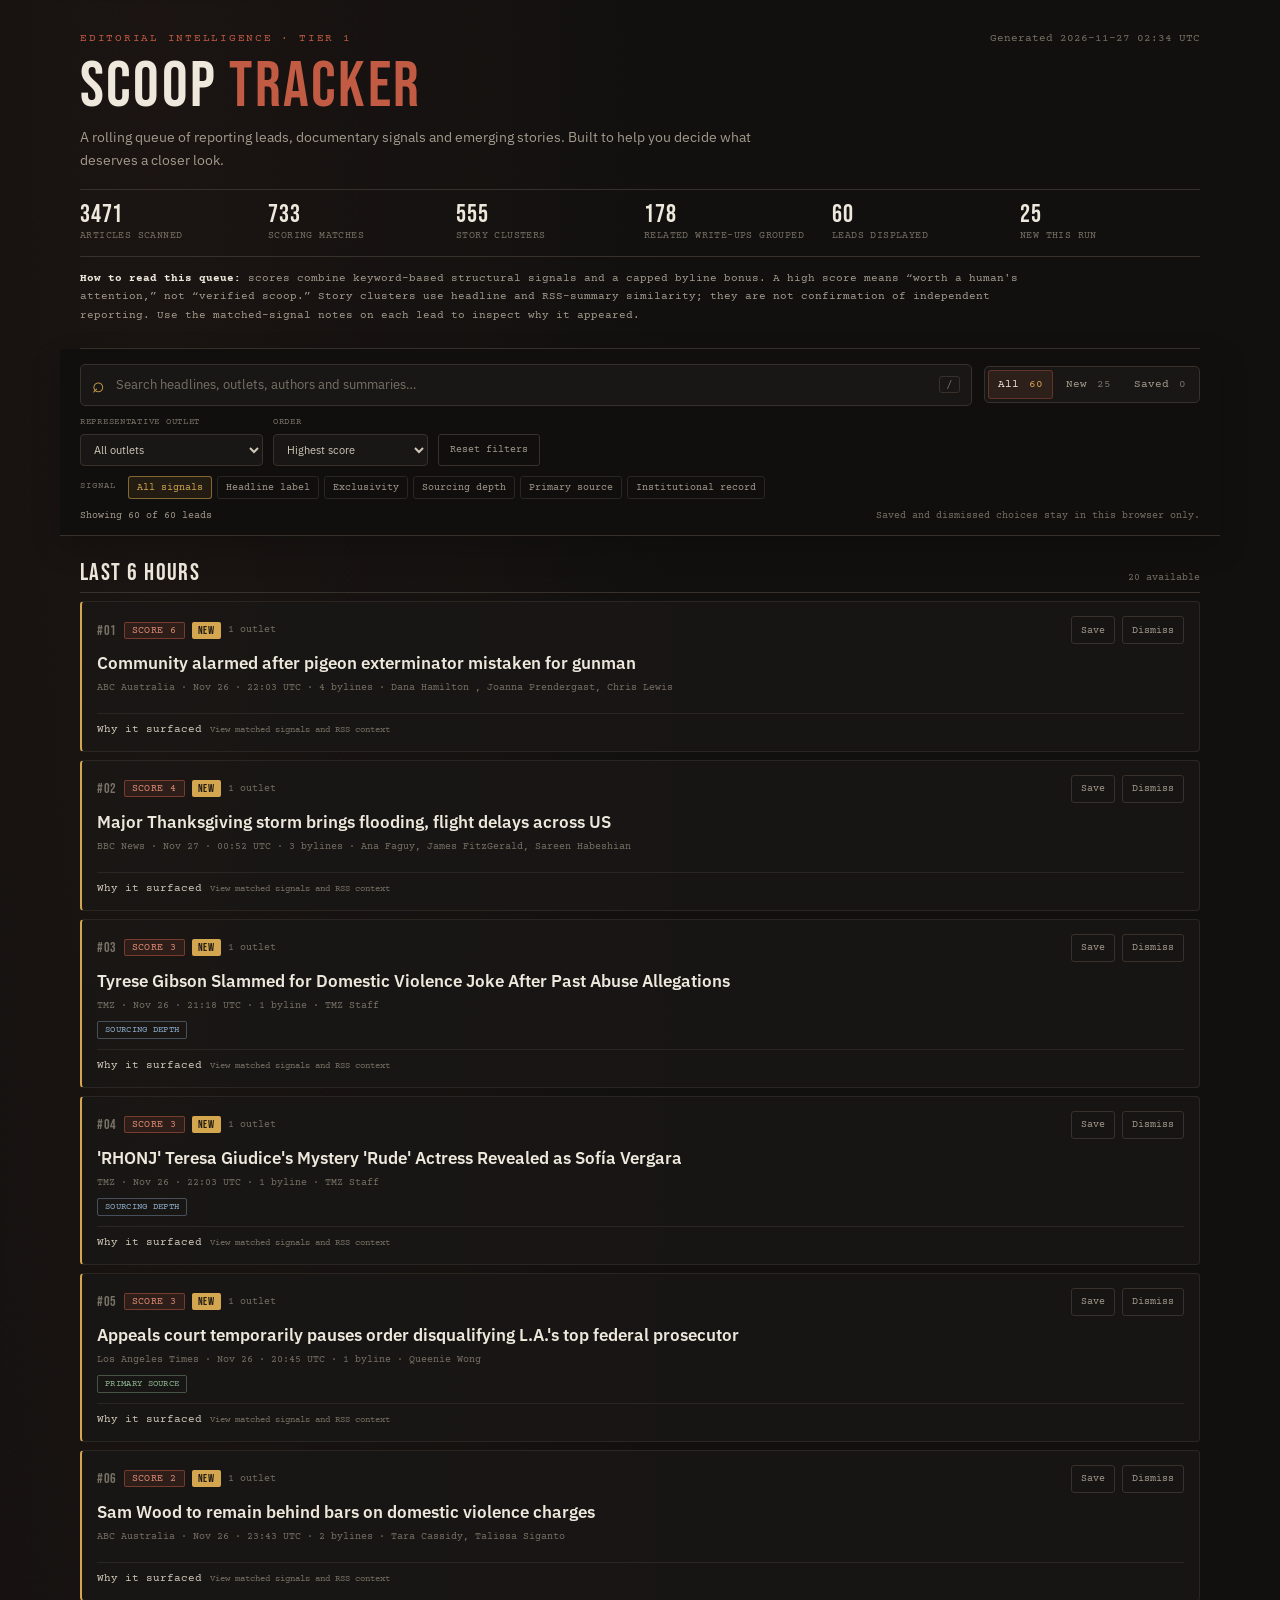
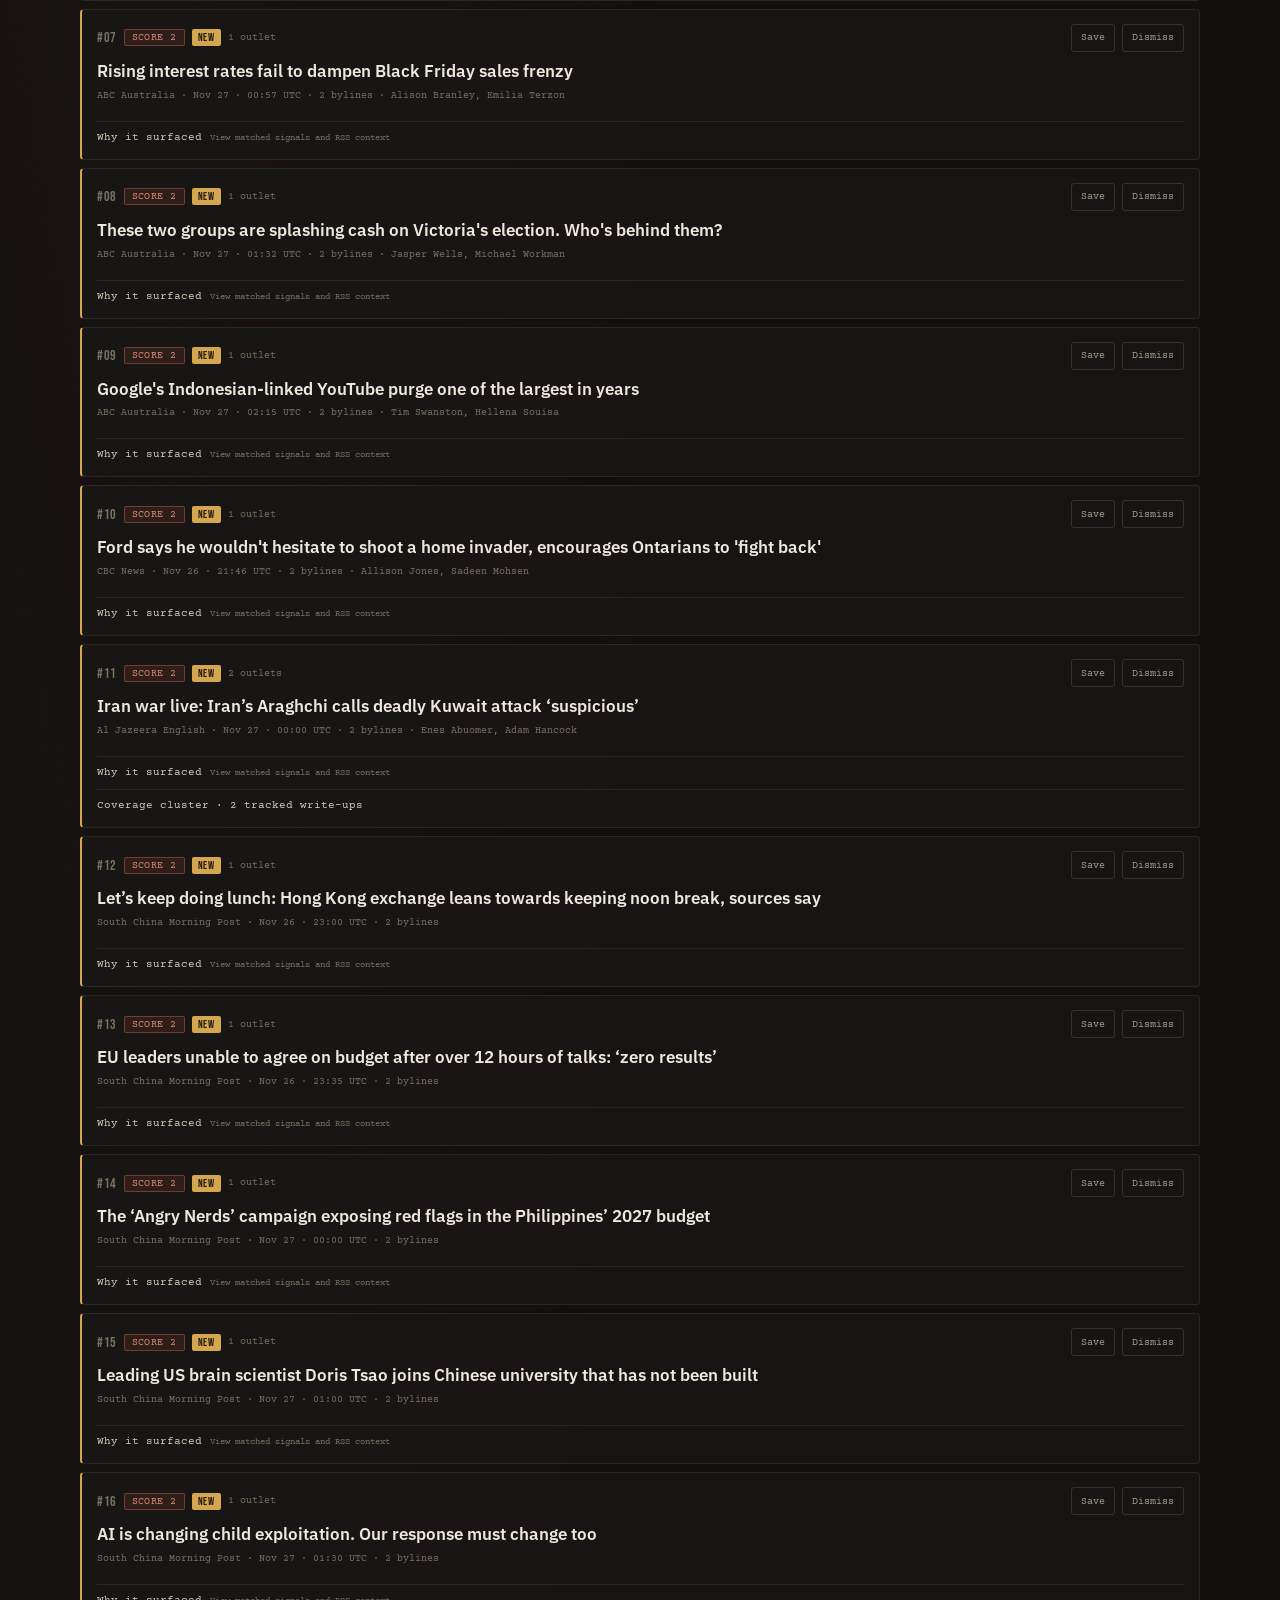
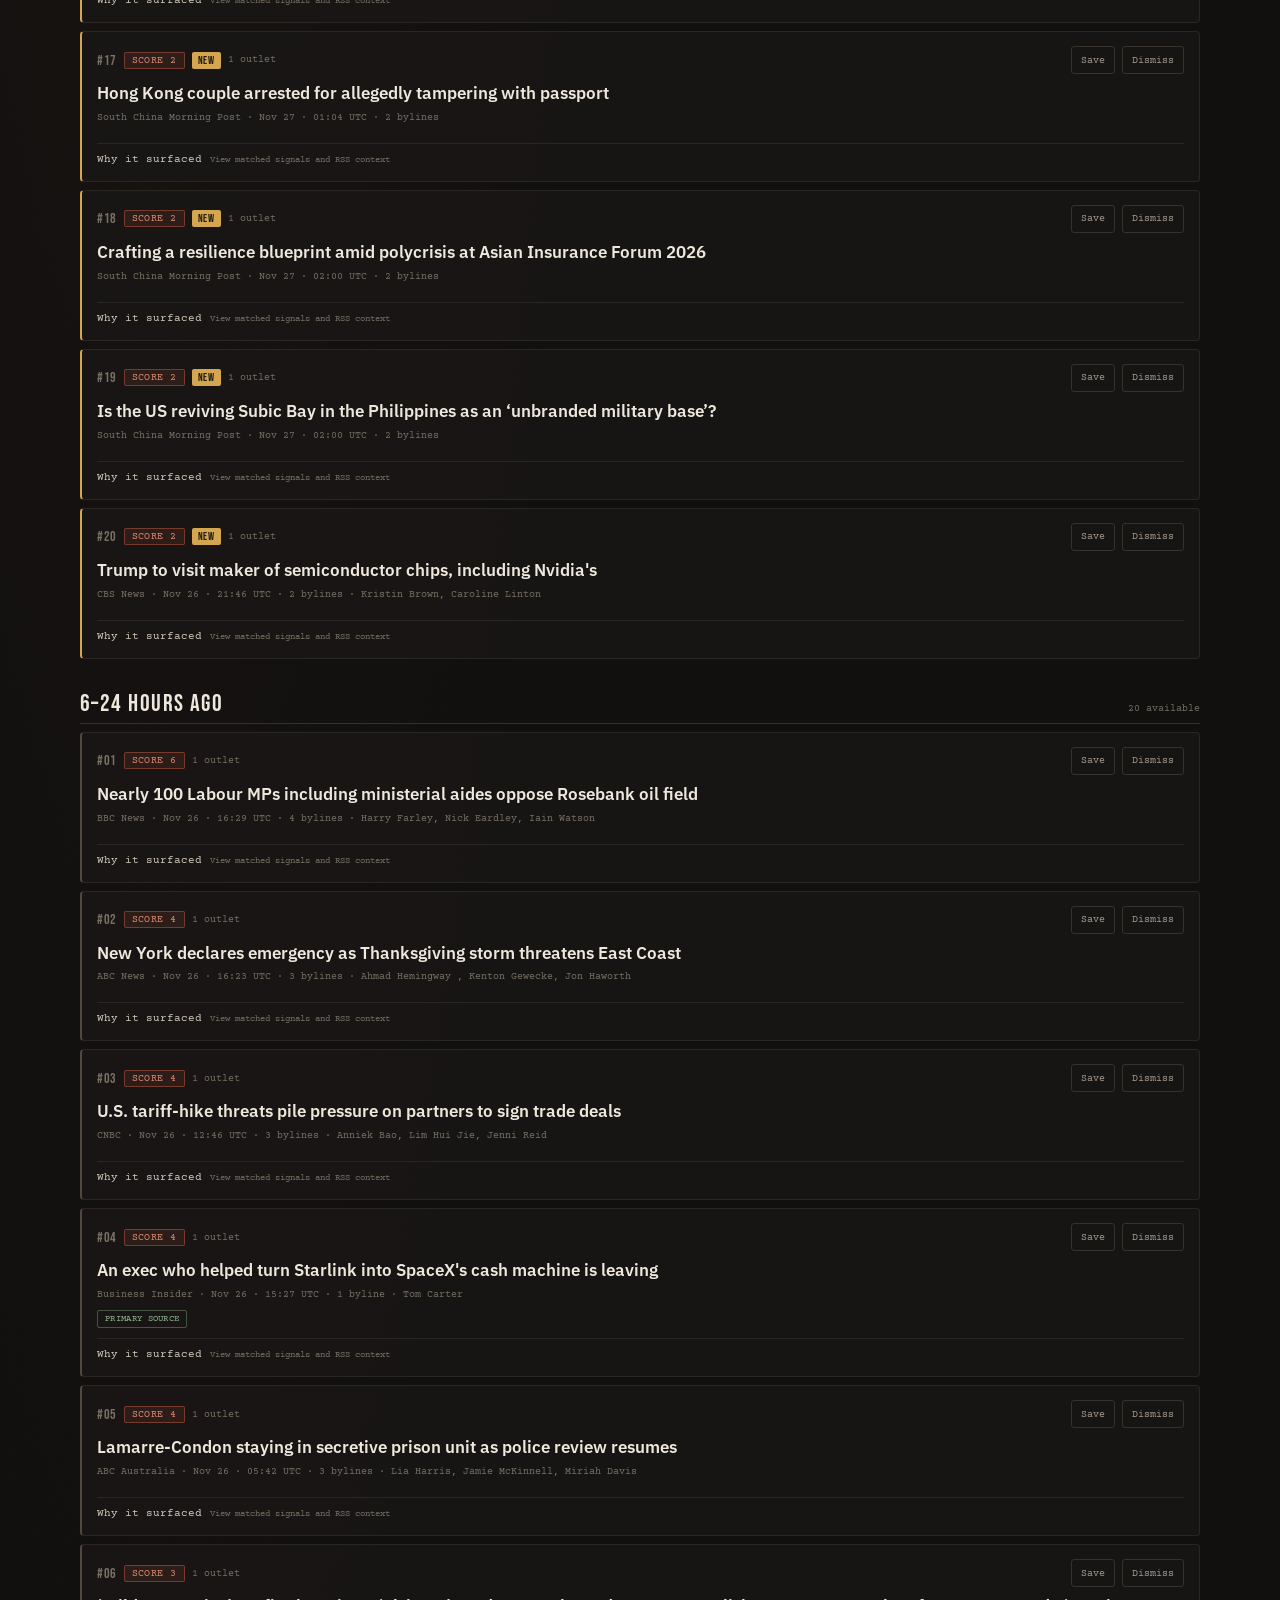
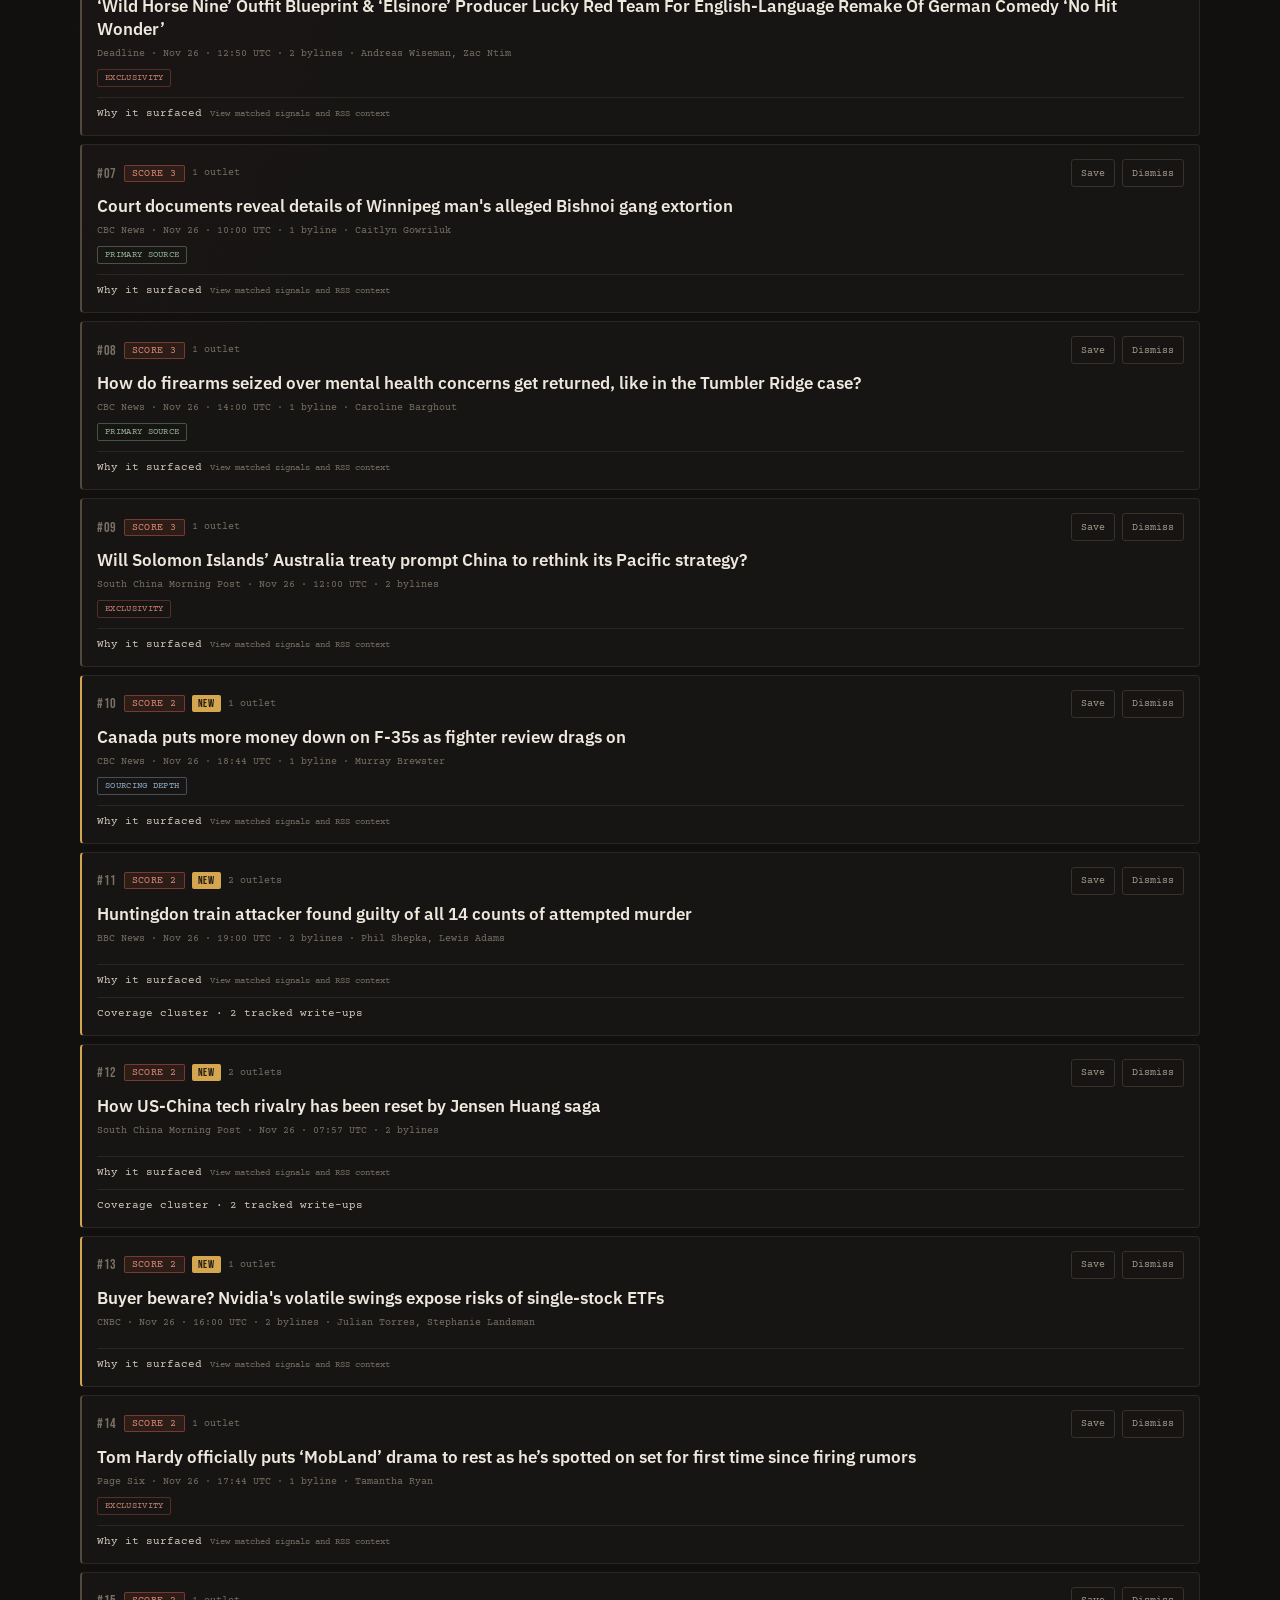
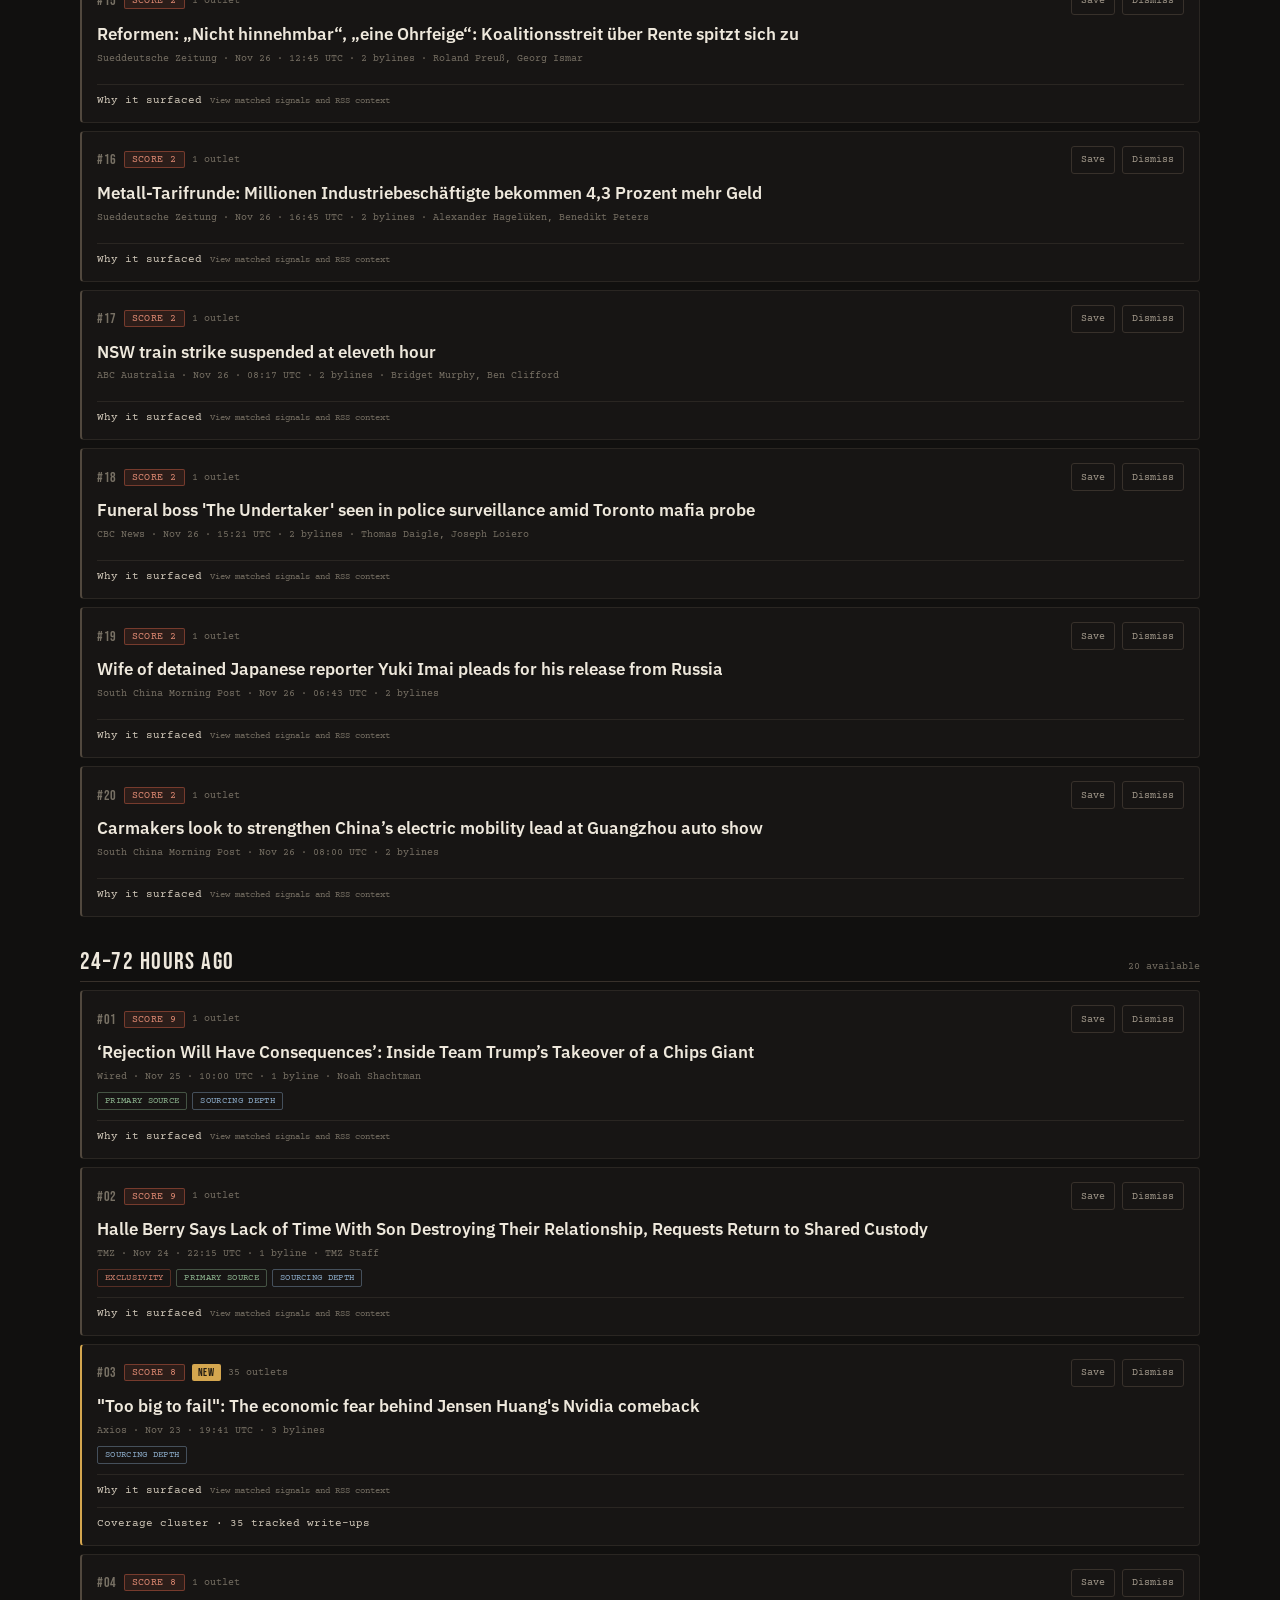
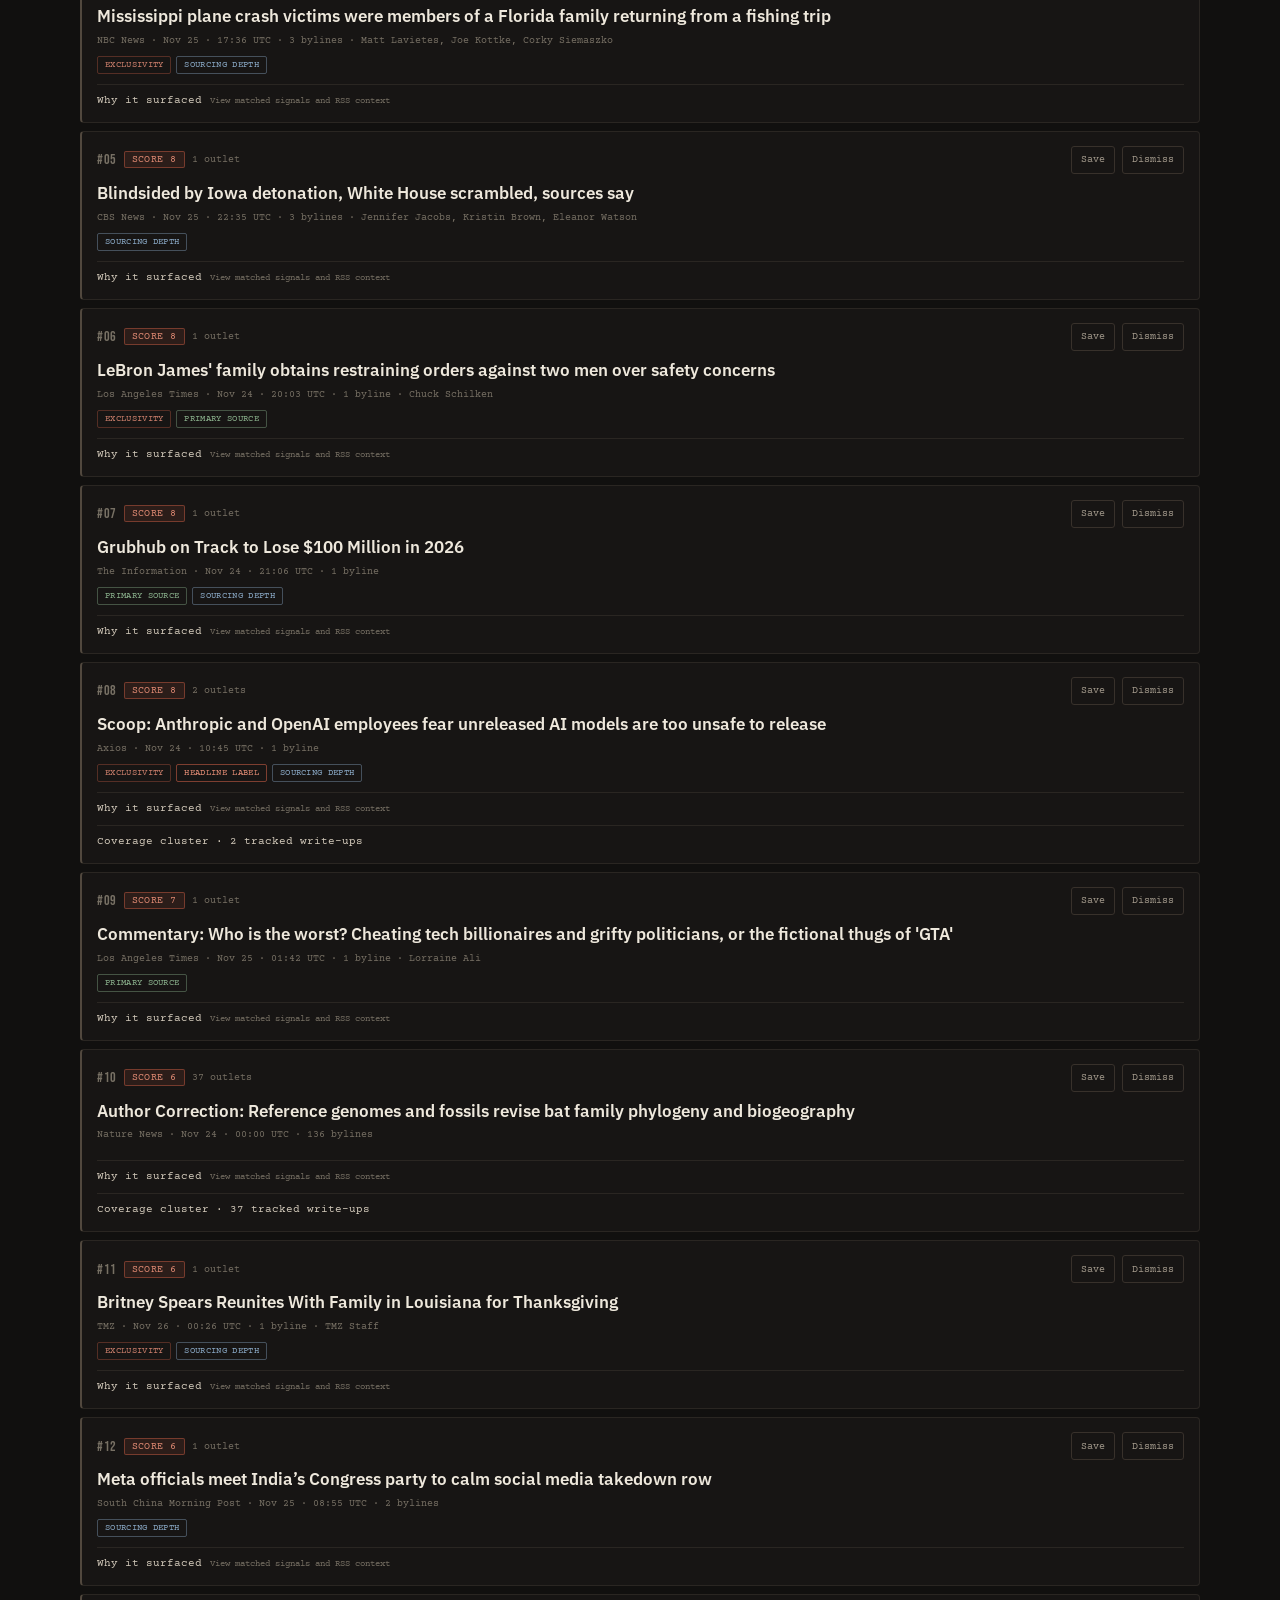
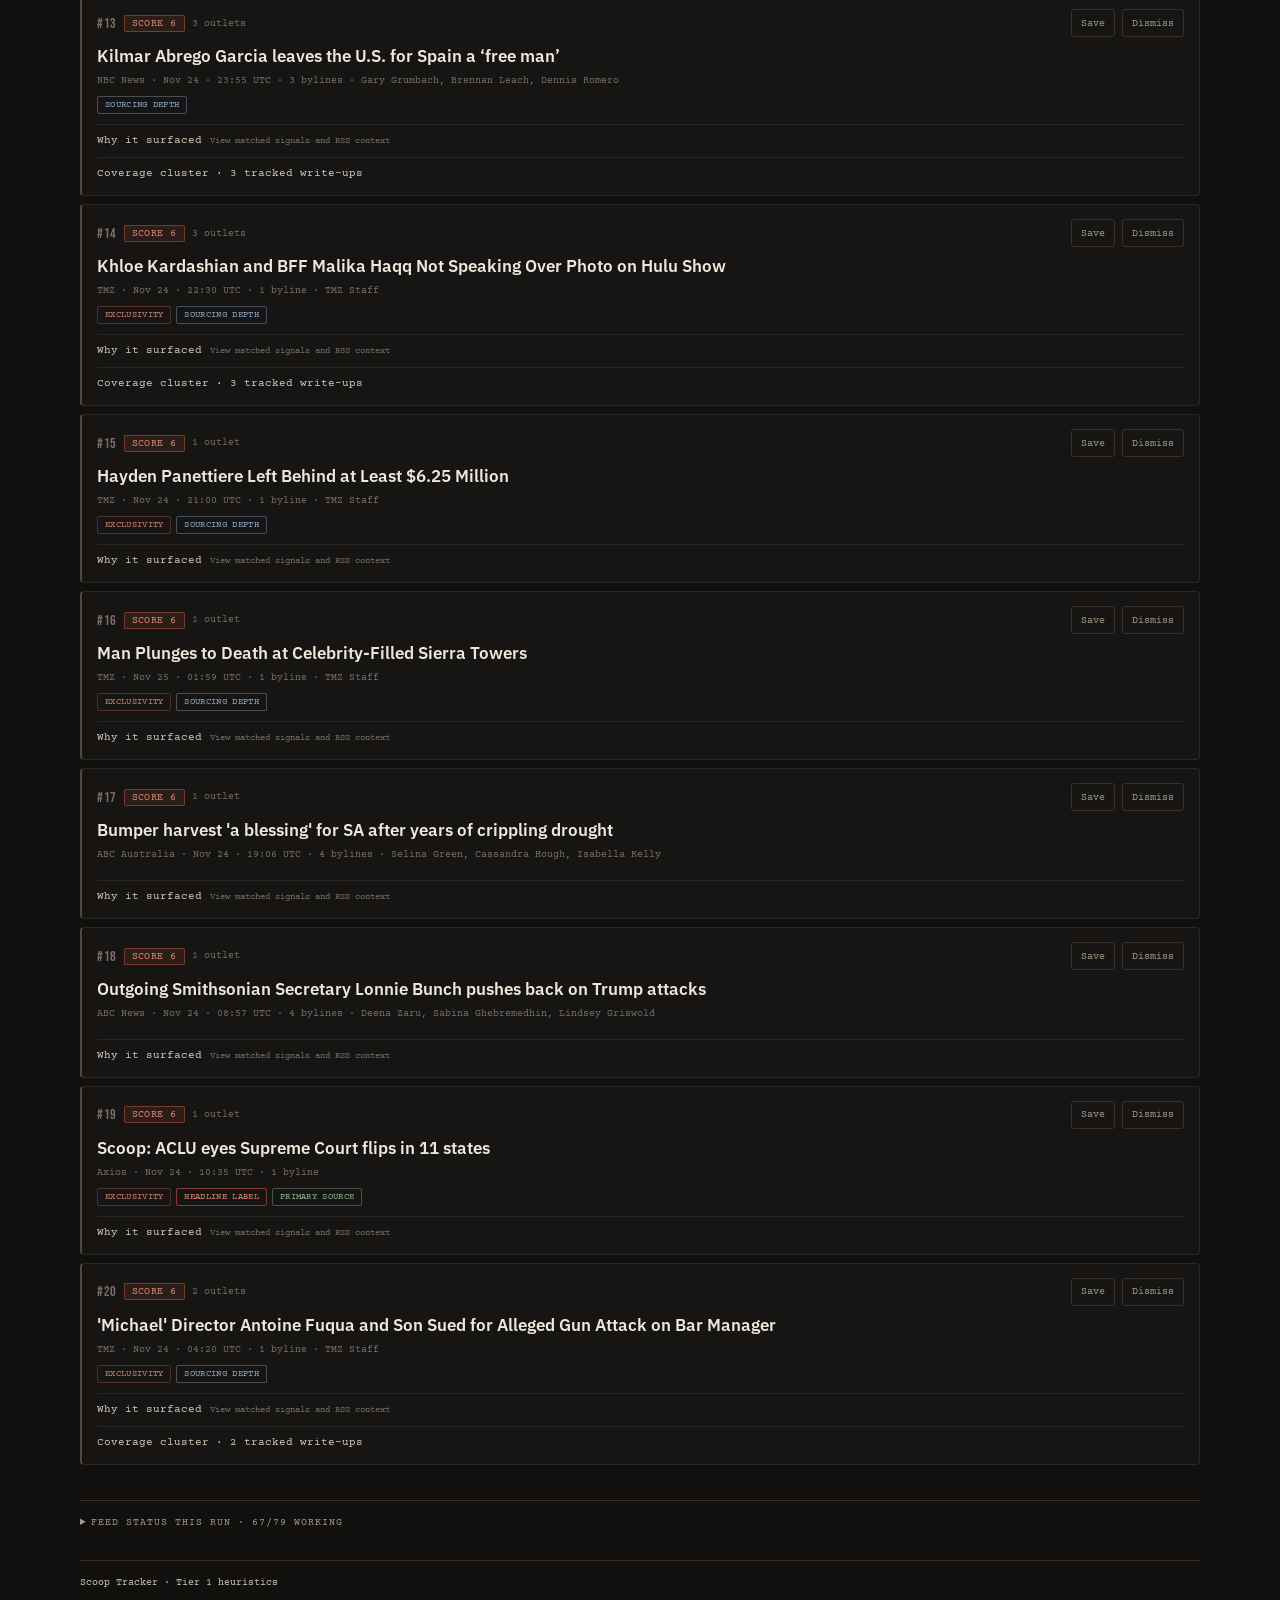
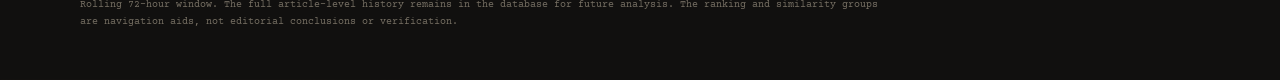
==== commit c147be10: "Scoop tracker run: 2026-11-27 02:34 UTC" ====
--- a/index.html
+++ b/index.html
@@ -16,17 +16,17 @@
   <header class="masthead">
     <div class="masthead-top">
       <span class="eyebrow">Editorial intelligence · Tier 1</span>
-      <span class="generated">Generated 2026-11-26 18:00 UTC</span>
+      <span class="generated">Generated 2026-11-27 02:34 UTC</span>
     </div>
     <h1>SCOOP <span>TRACKER</span></h1>
     <p class="dek">A rolling queue of reporting leads, documentary signals and emerging stories. Built to help you decide what deserves a closer look.</p>
     <div class="stats">
-      <div class="stat"><b>3875</b><span>articles scanned</span></div>
-      <div class="stat"><b>845</b><span>scoring matches</span></div>
-      <div class="stat"><b>622</b><span>story clusters</span></div>
-      <div class="stat"><b>223</b><span>related write-ups grouped</span></div>
+      <div class="stat"><b>3471</b><span>articles scanned</span></div>
+      <div class="stat"><b>733</b><span>scoring matches</span></div>
+      <div class="stat"><b>555</b><span>story clusters</span></div>
+      <div class="stat"><b>178</b><span>related write-ups grouped</span></div>
       <div class="stat"><b>60</b><span>leads displayed</span></div>
-      <div class="stat"><b>27</b><span>new this run</span></div>
+      <div class="stat"><b>25</b><span>new this run</span></div>
     </div>
     <div class="score-legend">
       <strong>How to read this queue:</strong> scores combine keyword-based structural signals and a capped byline bonus.
@@ -45,7 +45,7 @@
       </label>
       <div class="view-switch" role="group" aria-label="Story view">
         <button type="button" class="view-button is-active" data-view="all" aria-pressed="true">All <span data-view-count="all">60</span></button>
-        <button type="button" class="view-button" data-view="new" aria-pressed="false">New <span data-view-count="new">27</span></button>
+        <button type="button" class="view-button" data-view="new" aria-pressed="false">New <span data-view-count="new">25</span></button>
         <button type="button" class="view-button" data-view="saved" aria-pressed="false">Saved <span data-view-count="saved">0</span></button>
         <button type="button" class="view-button" data-view="dismissed" aria-pressed="false">Dismissed <span data-view-count="dismissed">0</span></button>
       </div>
@@ -85,48 +85,48 @@
   <section class="bucket" data-bucket>
     <div class="bucket-heading">
       <h2 class="bucket-title">Last 6 Hours</h2>
-      <span class="bucket-count" data-bucket-count>20 shown · 37 available</span>
+      <span class="bucket-count" data-bucket-count>20 shown · 24 available</span>
     </div>
     <div class="story-list">
         <article class="story-card is-new" data-story-card
+          data-source="ABC Australia" data-sources="[&quot;ABC Australia&quot;]"
+          data-tags="" data-new="true"
+          data-score="6" data-time="1795730607" data-story-urls="[&quot;https://www.abc.net.au/news/2026-11-27/pigeon-concern-grows-across-wa/107425720&quot;]">
+          <div class="story-topline">
+            <div class="story-rankline">
+              <span class="rank">#01</span>
+              <span class="score-badge">SCORE 6</span>
+              <span class="badge-new">NEW</span>
+              <span class="cluster-count">1 outlet</span>
+            </div>
+            <div class="story-actions">
+              <button type="button" class="action-button save-button" data-action="save" aria-pressed="false">Save</button>
+              <button type="button" class="action-button dismiss-button" data-action="dismiss">Dismiss</button>
+            </div>
+          </div>
+          <a class="story-title" href="https://www.abc.net.au/news/2026-11-27/pigeon-concern-grows-across-wa/107425720" target="_blank" rel="noopener noreferrer">Community alarmed after pigeon exterminator mistaken for gunman</a>
+          <div class="meta">ABC Australia · Nov 26 · 22:03 UTC · 4 bylines · Dana  Hamilton , Joanna Prendergast, Chris Lewis</div>
+          <div class="tags"></div>
+          <details class="story-context">
+            <summary>Why it surfaced <span>View matched signals and RSS context</span></summary>
+            <div class="context-body">
+              <div class="context-section">
+                <h3>Matched scoring signals</h3>
+                <ul class="signal-explanations"><li><strong>Byline credit: +6.</strong> 4 bylines; the bonus is two points per additional byline, capped at six.</li></ul>
+                <p class="score-caution">The displayed score is the sum of matched keyword markers and any byline bonus. Individual marker weights are not stored in the report database, so this explains the category-level matches rather than claiming an exact phrase-by-phrase breakdown.</p>
+              </div>
+              <div class="context-section">
+                <h3>RSS summary</h3>
+                <p class="summary-text">A growing number of regional Western Australian communities are calling for a coordinated approach to control pigeons, as nesting birds cause costly damage to buildings and raise health concerns.</p>
+              </div>
+            </div>
+          </details>
+          
+        </article>
+        <article class="story-card is-new" data-story-card
           data-source="BBC News" data-sources="[&quot;BBC News&quot;]"
           data-tags="" data-new="true"
-          data-score="6" data-time="1795710594" data-story-urls="[&quot;https://www.bbc.co.uk/news/articles/cw24ez32d1n4o?at_medium=RSS&amp;at_campaign=rss&quot;]">
-          <div class="story-topline">
-            <div class="story-rankline">
-              <span class="rank">#01</span>
-              <span class="score-badge">SCORE 6</span>
-              <span class="badge-new">NEW</span>
-              <span class="cluster-count">1 outlet</span>
-            </div>
-            <div class="story-actions">
-              <button type="button" class="action-button save-button" data-action="save" aria-pressed="false">Save</button>
-              <button type="button" class="action-button dismiss-button" data-action="dismiss">Dismiss</button>
-            </div>
-          </div>
-          <a class="story-title" href="https://www.bbc.co.uk/news/articles/cw24ez32d1n4o?at_medium=RSS&amp;at_campaign=rss" target="_blank" rel="noopener noreferrer">Nearly 100 Labour MPs including ministerial aides oppose Rosebank oil field</a>
-          <div class="meta">BBC News · Nov 26 · 16:29 UTC · 4 bylines · Harry Farley, Nick Eardley, Iain Watson</div>
-          <div class="tags"></div>
-          <details class="story-context">
-            <summary>Why it surfaced <span>View matched signals and RSS context</span></summary>
-            <div class="context-body">
-              <div class="context-section">
-                <h3>Matched scoring signals</h3>
-                <ul class="signal-explanations"><li><strong>Byline credit: +6.</strong> 4 bylines; the bonus is two points per additional byline, capped at six.</li></ul>
-                <p class="score-caution">The displayed score is the sum of matched keyword markers and any byline bonus. Individual marker weights are not stored in the report database, so this explains the category-level matches rather than claiming an exact phrase-by-phrase breakdown.</p>
-              </div>
-              <div class="context-section">
-                <h3>RSS summary</h3>
-                <p class="summary-text">Energy Secretary Miatta Fahnbulleh is due to make a decision on whether to give the go-ahead for drilling in the oil field off the north-west coast of Shetland within weeks.</p>
-              </div>
-            </div>
-          </details>
-          
-        </article>
-        <article class="story-card is-new" data-story-card
-          data-source="ABC News" data-sources="[&quot;ABC News&quot;]"
-          data-tags="" data-new="true"
-          data-score="4" data-time="1795710221" data-story-urls="[&quot;https://abcnews.com/US/new-york-declares-emergency-thanksgiving-storm-threatens-east/story?id=138464273&quot;]">
+          data-score="4" data-time="1795740731" data-story-urls="[&quot;https://www.bbc.co.uk/news/articles/ckm2mz3prq77o?at_medium=RSS&amp;at_campaign=rss&quot;]">
           <div class="story-topline">
             <div class="story-rankline">
               <span class="rank">#02</span>
@@ -139,8 +139,8 @@
               <button type="button" class="action-button dismiss-button" data-action="dismiss">Dismiss</button>
             </div>
           </div>
-          <a class="story-title" href="https://abcnews.com/US/new-york-declares-emergency-thanksgiving-storm-threatens-east/story?id=138464273" target="_blank" rel="noopener noreferrer">New York declares emergency as Thanksgiving storm threatens East Coast</a>
-          <div class="meta">ABC News · Nov 26 · 16:23 UTC · 3 bylines · Ahmad Hemingway , Kenton Gewecke, Jon Haworth</div>
+          <a class="story-title" href="https://www.bbc.co.uk/news/articles/ckm2mz3prq77o?at_medium=RSS&amp;at_campaign=rss" target="_blank" rel="noopener noreferrer">Major Thanksgiving storm brings flooding, flight delays across US</a>
+          <div class="meta">BBC News · Nov 27 · 00:52 UTC · 3 bylines · Ana Faguy, James FitzGerald, Sareen Habeshian</div>
           <div class="tags"></div>
           <details class="story-context">
             <summary>Why it surfaced <span>View matched signals and RSS context</span></summary>
@@ -152,86 +152,86 @@
               </div>
               <div class="context-section">
                 <h3>RSS summary</h3>
-                <p class="summary-text">Gov. Kathy Hochul&#x27;s office declared a State of Emergency on Thanksgiving.</p>
-              </div>
-            </div>
-          </details>
-          
-        </article>
-        <article class="story-card is-new" data-story-card
-          data-source="CNBC" data-sources="[&quot;CNBC&quot;]"
-          data-tags="" data-new="true"
-          data-score="4" data-time="1795697215" data-story-urls="[&quot;https://www.cnbc.com/2026/11/26/us-tariffs-hike-trade-agreement.html&quot;]">
+                <p class="summary-text">Almost one million customers in the US had no power on Thursday evening as storms descended on both US coasts, bringing wind gusts, heavy rain and flooding.</p>
+              </div>
+            </div>
+          </details>
+          
+        </article>
+        <article class="story-card is-new" data-story-card
+          data-source="TMZ" data-sources="[&quot;TMZ&quot;]"
+          data-tags="sourcing_depth" data-new="true"
+          data-score="3" data-time="1795727905" data-story-urls="[&quot;https://www.tmz.com/2026/11/26/tyrese-gibson-domestic-violence-joke-backlash/&quot;]">
           <div class="story-topline">
             <div class="story-rankline">
               <span class="rank">#03</span>
-              <span class="score-badge">SCORE 4</span>
-              <span class="badge-new">NEW</span>
-              <span class="cluster-count">1 outlet</span>
-            </div>
-            <div class="story-actions">
-              <button type="button" class="action-button save-button" data-action="save" aria-pressed="false">Save</button>
-              <button type="button" class="action-button dismiss-button" data-action="dismiss">Dismiss</button>
-            </div>
-          </div>
-          <a class="story-title" href="https://www.cnbc.com/2026/11/26/us-tariffs-hike-trade-agreement.html" target="_blank" rel="noopener noreferrer">U.S. tariff-hike threats pile pressure on partners to sign trade deals</a>
-          <div class="meta">CNBC · Nov 26 · 12:46 UTC · 3 bylines · Anniek Bao, Lim Hui Jie, Jenni Reid</div>
-          <div class="tags"></div>
-          <details class="story-context">
-            <summary>Why it surfaced <span>View matched signals and RSS context</span></summary>
-            <div class="context-body">
-              <div class="context-section">
-                <h3>Matched scoring signals</h3>
-                <ul class="signal-explanations"><li><strong>Byline credit: +4.</strong> 3 bylines; the bonus is two points per additional byline, capped at six.</li></ul>
-                <p class="score-caution">The displayed score is the sum of matched keyword markers and any byline bonus. Individual marker weights are not stored in the report database, so this explains the category-level matches rather than claiming an exact phrase-by-phrase breakdown.</p>
-              </div>
-              <div class="context-section">
-                <h3>RSS summary</h3>
-                <p class="summary-text">The U.S. planned a fresh tariff salvo on 14 trading partners, while offering some countries lower rates if they secure trade deals with Washington.</p>
-              </div>
-            </div>
-          </details>
-          
-        </article>
-        <article class="story-card is-new" data-story-card
-          data-source="Business Insider" data-sources="[&quot;Business Insider&quot;]"
+              <span class="score-badge">SCORE 3</span>
+              <span class="badge-new">NEW</span>
+              <span class="cluster-count">1 outlet</span>
+            </div>
+            <div class="story-actions">
+              <button type="button" class="action-button save-button" data-action="save" aria-pressed="false">Save</button>
+              <button type="button" class="action-button dismiss-button" data-action="dismiss">Dismiss</button>
+            </div>
+          </div>
+          <a class="story-title" href="https://www.tmz.com/2026/11/26/tyrese-gibson-domestic-violence-joke-backlash/" target="_blank" rel="noopener noreferrer">Tyrese Gibson Slammed for Domestic Violence Joke After Past Abuse Allegations</a>
+          <div class="meta">TMZ · Nov 26 · 21:18 UTC · 1 byline · TMZ Staff</div>
+          <div class="tags"><span class="tag tag-sourcing_depth">sourcing depth</span></div>
+          <details class="story-context">
+            <summary>Why it surfaced <span>View matched signals and RSS context</span></summary>
+            <div class="context-body">
+              <div class="context-section">
+                <h3>Matched scoring signals</h3>
+                <ul class="signal-explanations"><li><strong>Sourcing Depth.</strong> The text contains language associated with deeper sourcing, such as people familiar with a matter, anonymous sourcing, documents obtained or reviewed, or a declined request for comment. The match does not establish the source&#x27;s quality.</li><li><strong>Byline credit: +0.</strong> No additional-byline bonus was applied.</li></ul>
+                <p class="score-caution">The displayed score is the sum of matched keyword markers and any byline bonus. Individual marker weights are not stored in the report database, so this explains the category-level matches rather than claiming an exact phrase-by-phrase breakdown.</p>
+              </div>
+              <div class="context-section">
+                <h3>RSS summary</h3>
+                <p class="summary-text">Tyrese Gibson is catching serious heat over a domestic violence joke ... after posting a video of himself sporting fake injuries that plenty of people aren&#x27;t finding funny. The &quot;Fast &amp; Furious&quot; star shared the Instagram video Wednesday,…</p>
+              </div>
+            </div>
+          </details>
+          
+        </article>
+        <article class="story-card is-new" data-story-card
+          data-source="TMZ" data-sources="[&quot;TMZ&quot;]"
+          data-tags="sourcing_depth" data-new="true"
+          data-score="3" data-time="1795730584" data-story-urls="[&quot;https://www.tmz.com/2026/11/26/teresa-giudice-rude-actress-revealed-sofia-vergara/&quot;]">
+          <div class="story-topline">
+            <div class="story-rankline">
+              <span class="rank">#04</span>
+              <span class="score-badge">SCORE 3</span>
+              <span class="badge-new">NEW</span>
+              <span class="cluster-count">1 outlet</span>
+            </div>
+            <div class="story-actions">
+              <button type="button" class="action-button save-button" data-action="save" aria-pressed="false">Save</button>
+              <button type="button" class="action-button dismiss-button" data-action="dismiss">Dismiss</button>
+            </div>
+          </div>
+          <a class="story-title" href="https://www.tmz.com/2026/11/26/teresa-giudice-rude-actress-revealed-sofia-vergara/" target="_blank" rel="noopener noreferrer">&#x27;RHONJ&#x27; Teresa Giudice&#x27;s Mystery &#x27;Rude&#x27; Actress Revealed as Sofía Vergara</a>
+          <div class="meta">TMZ · Nov 26 · 22:03 UTC · 1 byline · TMZ Staff</div>
+          <div class="tags"><span class="tag tag-sourcing_depth">sourcing depth</span></div>
+          <details class="story-context">
+            <summary>Why it surfaced <span>View matched signals and RSS context</span></summary>
+            <div class="context-body">
+              <div class="context-section">
+                <h3>Matched scoring signals</h3>
+                <ul class="signal-explanations"><li><strong>Sourcing Depth.</strong> The text contains language associated with deeper sourcing, such as people familiar with a matter, anonymous sourcing, documents obtained or reviewed, or a declined request for comment. The match does not establish the source&#x27;s quality.</li><li><strong>Byline credit: +0.</strong> No additional-byline bonus was applied.</li></ul>
+                <p class="score-caution">The displayed score is the sum of matched keyword markers and any byline bonus. Individual marker weights are not stored in the report database, so this explains the category-level matches rather than claiming an exact phrase-by-phrase breakdown.</p>
+              </div>
+              <div class="context-section">
+                <h3>RSS summary</h3>
+                <p class="summary-text">Teresa Giudice has been holding a grudge against a mystery Hollywood actress for years ... and now the woman who allegedly rubbed the &quot;Real Housewives of New Jersey&quot; star the wrong way has been identified as Sofía Vergara. A source tells…</p>
+              </div>
+            </div>
+          </details>
+          
+        </article>
+        <article class="story-card is-new" data-story-card
+          data-source="Los Angeles Times" data-sources="[&quot;Los Angeles Times&quot;]"
           data-tags="primary_source" data-new="true"
-          data-score="4" data-time="1795706859" data-story-urls="[&quot;https://www.businessinsider.com/spacex-exec-chad-gibbs-leaves-starlink-2026-11&quot;]">
-          <div class="story-topline">
-            <div class="story-rankline">
-              <span class="rank">#04</span>
-              <span class="score-badge">SCORE 4</span>
-              <span class="badge-new">NEW</span>
-              <span class="cluster-count">1 outlet</span>
-            </div>
-            <div class="story-actions">
-              <button type="button" class="action-button save-button" data-action="save" aria-pressed="false">Save</button>
-              <button type="button" class="action-button dismiss-button" data-action="dismiss">Dismiss</button>
-            </div>
-          </div>
-          <a class="story-title" href="https://www.businessinsider.com/spacex-exec-chad-gibbs-leaves-starlink-2026-11" target="_blank" rel="noopener noreferrer">An exec who helped turn Starlink into SpaceX&#x27;s cash machine is leaving</a>
-          <div class="meta">Business Insider · Nov 26 · 15:27 UTC · 1 byline · Tom Carter</div>
-          <div class="tags"><span class="tag tag-primary_source">primary source</span></div>
-          <details class="story-context">
-            <summary>Why it surfaced <span>View matched signals and RSS context</span></summary>
-            <div class="context-body">
-              <div class="context-section">
-                <h3>Matched scoring signals</h3>
-                <ul class="signal-explanations"><li><strong>Primary Source.</strong> The text references documentary or first-hand material such as court filings, FOIA, leaked material, whistleblowers or regulatory filings. A mention does not mean the underlying record was independently checked.</li><li><strong>Byline credit: +0.</strong> No additional-byline bonus was applied.</li></ul>
-                <p class="score-caution">The displayed score is the sum of matched keyword markers and any byline bonus. Individual marker weights are not stored in the report database, so this explains the category-level matches rather than claiming an exact phrase-by-phrase breakdown.</p>
-              </div>
-              <div class="context-section">
-                <h3>RSS summary</h3>
-                <p class="summary-text">Chad Gibbs, Starlink&#x27;s VP of business operations, is leaving SpaceX after more than a decade, according to an internal email seen by Business Insider.</p>
-              </div>
-            </div>
-          </details>
-          
-        </article>
-        <article class="story-card is-new" data-story-card
-          data-source="Deadline" data-sources="[&quot;Deadline&quot;]"
-          data-tags="exclusivity" data-new="true"
-          data-score="3" data-time="1795697431" data-story-urls="[&quot;https://deadline.com/2026/11/blueprint-lucky-red-english-language-remake-no-hit-wonder-1237233964/&quot;]">
+          data-score="3" data-time="1795725942" data-story-urls="[&quot;https://www.latimes.com/california/story/2026-11-26/appeals-court-temporarily-pauses-order-disqualifying-l-a-s-top-federal-prosecutor&quot;]">
           <div class="story-topline">
             <div class="story-rankline">
               <span class="rank">#05</span>
@@ -244,64 +244,64 @@
               <button type="button" class="action-button dismiss-button" data-action="dismiss">Dismiss</button>
             </div>
           </div>
-          <a class="story-title" href="https://deadline.com/2026/11/blueprint-lucky-red-english-language-remake-no-hit-wonder-1237233964/" target="_blank" rel="noopener noreferrer">‘Wild Horse Nine’ Outfit Blueprint &amp; ‘Elsinore’ Producer Lucky Red Team For English-Language Remake Of German Comedy ‘No Hit Wonder’</a>
-          <div class="meta">Deadline · Nov 26 · 12:50 UTC · 2 bylines · Andreas Wiseman, Zac Ntim</div>
-          <div class="tags"><span class="tag tag-exclusivity">exclusivity</span></div>
-          <details class="story-context">
-            <summary>Why it surfaced <span>View matched signals and RSS context</span></summary>
-            <div class="context-body">
-              <div class="context-section">
-                <h3>Matched scoring signals</h3>
-                <ul class="signal-explanations"><li><strong>Exclusivity.</strong> Exclusivity language appears in the headline, RSS summary or extracted article text—for example “exclusive”, “can reveal” or “has obtained”. The wording can be self-asserted.</li><li><strong>Byline credit: +2.</strong> 2 bylines; the bonus is two points per additional byline, capped at six.</li></ul>
-                <p class="score-caution">The displayed score is the sum of matched keyword markers and any byline bonus. Individual marker weights are not stored in the report database, so this explains the category-level matches rather than claiming an exact phrase-by-phrase breakdown.</p>
-              </div>
-              <div class="context-section">
-                <h3>RSS summary</h3>
-                <p class="summary-text">EXCLUSIVE: Wild Horse Nine and Three Billboards Outside Ebbing, Missouri producer Blueprint Pictures has taken English-language remake rights to German dramedy No Hit Wonder, the story of a one hit wonder fallen on hard times who ends up in a psychiatric ward where he motivates the eccentric members of the resident choir to national glory. […]</p>
-              </div>
-            </div>
-          </details>
-          
-        </article>
-        <article class="story-card is-new" data-story-card
-          data-source="CBC News" data-sources="[&quot;CBC News&quot;]"
-          data-tags="primary_source" data-new="true"
-          data-score="3" data-time="1795701600" data-story-urls="[&quot;https://www.cbc.ca/news/canada/british-columbia/firearms-mental-health-seizure-tumbler-ridge-shooter-9.7436661?cmp=rss&quot;]">
+          <a class="story-title" href="https://www.latimes.com/california/story/2026-11-26/appeals-court-temporarily-pauses-order-disqualifying-l-a-s-top-federal-prosecutor" target="_blank" rel="noopener noreferrer">Appeals court temporarily pauses order disqualifying L.A.&#x27;s top federal prosecutor</a>
+          <div class="meta">Los Angeles Times · Nov 26 · 20:45 UTC · 1 byline · Queenie Wong</div>
+          <div class="tags"><span class="tag tag-primary_source">primary source</span></div>
+          <details class="story-context">
+            <summary>Why it surfaced <span>View matched signals and RSS context</span></summary>
+            <div class="context-body">
+              <div class="context-section">
+                <h3>Matched scoring signals</h3>
+                <ul class="signal-explanations"><li><strong>Primary Source.</strong> The text references documentary or first-hand material such as court filings, FOIA, leaked material, whistleblowers or regulatory filings. A mention does not mean the underlying record was independently checked.</li><li><strong>Byline credit: +0.</strong> No additional-byline bonus was applied.</li></ul>
+                <p class="score-caution">The displayed score is the sum of matched keyword markers and any byline bonus. Individual marker weights are not stored in the report database, so this explains the category-level matches rather than claiming an exact phrase-by-phrase breakdown.</p>
+              </div>
+              <div class="context-section">
+                <h3>RSS summary</h3>
+                <p class="summary-text">A federal judge in October ruled that Bill Essayli is unlawfully serving as Los Angeles&#x27; top federal prosecutor but the disqualification hasn&#x27;t taken effect yet.</p>
+              </div>
+            </div>
+          </details>
+          
+        </article>
+        <article class="story-card is-new" data-story-card
+          data-source="ABC Australia" data-sources="[&quot;ABC Australia&quot;]"
+          data-tags="" data-new="true"
+          data-score="2" data-time="1795736591" data-story-urls="[&quot;https://www.abc.net.au/news/2026-11-27/qld-sam-wood-bail-appeal-court-decision/107431186&quot;]">
           <div class="story-topline">
             <div class="story-rankline">
               <span class="rank">#06</span>
-              <span class="score-badge">SCORE 3</span>
-              <span class="badge-new">NEW</span>
-              <span class="cluster-count">1 outlet</span>
-            </div>
-            <div class="story-actions">
-              <button type="button" class="action-button save-button" data-action="save" aria-pressed="false">Save</button>
-              <button type="button" class="action-button dismiss-button" data-action="dismiss">Dismiss</button>
-            </div>
-          </div>
-          <a class="story-title" href="https://www.cbc.ca/news/canada/british-columbia/firearms-mental-health-seizure-tumbler-ridge-shooter-9.7436661?cmp=rss" target="_blank" rel="noopener noreferrer">How do firearms seized over mental health concerns get returned, like in the Tumbler Ridge case?</a>
-          <div class="meta">CBC News · Nov 26 · 14:00 UTC · 1 byline · Caroline Barghout</div>
-          <div class="tags"><span class="tag tag-primary_source">primary source</span></div>
-          <details class="story-context">
-            <summary>Why it surfaced <span>View matched signals and RSS context</span></summary>
-            <div class="context-body">
-              <div class="context-section">
-                <h3>Matched scoring signals</h3>
-                <ul class="signal-explanations"><li><strong>Primary Source.</strong> The text references documentary or first-hand material such as court filings, FOIA, leaked material, whistleblowers or regulatory filings. A mention does not mean the underlying record was independently checked.</li><li><strong>Byline credit: +0.</strong> No additional-byline bonus was applied.</li></ul>
-                <p class="score-caution">The displayed score is the sum of matched keyword markers and any byline bonus. Individual marker weights are not stored in the report database, so this explains the category-level matches rather than claiming an exact phrase-by-phrase breakdown.</p>
-              </div>
-              <div class="context-section">
-                <h3>RSS summary</h3>
-                <p class="summary-text">There’s been a lot of debate surrounding the return of seized firearms taken from the home of the Tumbler Ridge shooter, especially after a recent U.S. court filing suggested Jesse Van Rootselaar used those guns in the mass shooting.</p>
-              </div>
-            </div>
-          </details>
-          
-        </article>
-        <article class="story-card is-new" data-story-card
-          data-source="Page Six" data-sources="[&quot;Page Six&quot;]"
-          data-tags="exclusivity" data-new="true"
-          data-score="2" data-time="1795715051" data-story-urls="[&quot;https://pagesix.com/2026/11/26/entertainment/tom-hardy-puts-mobland-drama-to-rest-as-hes-spotted-on-set-for-first-time-since-firing-rumors/&quot;]">
+              <span class="score-badge">SCORE 2</span>
+              <span class="badge-new">NEW</span>
+              <span class="cluster-count">1 outlet</span>
+            </div>
+            <div class="story-actions">
+              <button type="button" class="action-button save-button" data-action="save" aria-pressed="false">Save</button>
+              <button type="button" class="action-button dismiss-button" data-action="dismiss">Dismiss</button>
+            </div>
+          </div>
+          <a class="story-title" href="https://www.abc.net.au/news/2026-11-27/qld-sam-wood-bail-appeal-court-decision/107431186" target="_blank" rel="noopener noreferrer">Sam Wood to remain behind bars on domestic violence charges</a>
+          <div class="meta">ABC Australia · Nov 26 · 23:43 UTC · 2 bylines · Tara Cassidy, Talissa Siganto</div>
+          <div class="tags"></div>
+          <details class="story-context">
+            <summary>Why it surfaced <span>View matched signals and RSS context</span></summary>
+            <div class="context-body">
+              <div class="context-section">
+                <h3>Matched scoring signals</h3>
+                <ul class="signal-explanations"><li><strong>Byline credit: +2.</strong> 2 bylines; the bonus is two points per additional byline, capped at six.</li></ul>
+                <p class="score-caution">The displayed score is the sum of matched keyword markers and any byline bonus. Individual marker weights are not stored in the report database, so this explains the category-level matches rather than claiming an exact phrase-by-phrase breakdown.</p>
+              </div>
+              <div class="context-section">
+                <h3>RSS summary</h3>
+                <p class="summary-text">The fitness influencer is charged with assaulting and strangling his wife on the Sunshine Coast in October.</p>
+              </div>
+            </div>
+          </details>
+          
+        </article>
+        <article class="story-card is-new" data-story-card
+          data-source="ABC Australia" data-sources="[&quot;ABC Australia&quot;]"
+          data-tags="" data-new="true"
+          data-score="2" data-time="1795741047" data-story-urls="[&quot;https://www.abc.net.au/news/2026-11-27/black-friday-sales/107433526&quot;]">
           <div class="story-topline">
             <div class="story-rankline">
               <span class="rank">#07</span>
@@ -314,29 +314,29 @@
               <button type="button" class="action-button dismiss-button" data-action="dismiss">Dismiss</button>
             </div>
           </div>
-          <a class="story-title" href="https://pagesix.com/2026/11/26/entertainment/tom-hardy-puts-mobland-drama-to-rest-as-hes-spotted-on-set-for-first-time-since-firing-rumors/" target="_blank" rel="noopener noreferrer">Tom Hardy officially puts ‘MobLand’ drama to rest as he’s spotted on set for first time since firing rumors</a>
-          <div class="meta">Page Six · Nov 26 · 17:44 UTC · 1 byline · Tamantha Ryan</div>
-          <div class="tags"><span class="tag tag-exclusivity">exclusivity</span></div>
-          <details class="story-context">
-            <summary>Why it surfaced <span>View matched signals and RSS context</span></summary>
-            <div class="context-body">
-              <div class="context-section">
-                <h3>Matched scoring signals</h3>
-                <ul class="signal-explanations"><li><strong>Exclusivity.</strong> Exclusivity language appears in the headline, RSS summary or extracted article text—for example “exclusive”, “can reveal” or “has obtained”. The wording can be self-asserted.</li><li><strong>Byline credit: +0.</strong> No additional-byline bonus was applied.</li></ul>
-                <p class="score-caution">The displayed score is the sum of matched keyword markers and any byline bonus. Individual marker weights are not stored in the report database, so this explains the category-level matches rather than claiming an exact phrase-by-phrase breakdown.</p>
-              </div>
-              <div class="context-section">
-                <h3>RSS summary</h3>
-                <p class="summary-text">As seen in photos obtained by Page Six, the actor appeared in good spirits while returning to the London-based set on Tuesday.</p>
-              </div>
-            </div>
-          </details>
-          
-        </article>
-        <article class="story-card is-new" data-story-card
-          data-source="Sueddeutsche Zeitung" data-sources="[&quot;Sueddeutsche Zeitung&quot;]"
+          <a class="story-title" href="https://www.abc.net.au/news/2026-11-27/black-friday-sales/107433526" target="_blank" rel="noopener noreferrer">Rising interest rates fail to dampen Black Friday sales frenzy</a>
+          <div class="meta">ABC Australia · Nov 27 · 00:57 UTC · 2 bylines · Alison Branley, Emilia Terzon</div>
+          <div class="tags"></div>
+          <details class="story-context">
+            <summary>Why it surfaced <span>View matched signals and RSS context</span></summary>
+            <div class="context-body">
+              <div class="context-section">
+                <h3>Matched scoring signals</h3>
+                <ul class="signal-explanations"><li><strong>Byline credit: +2.</strong> 2 bylines; the bonus is two points per additional byline, capped at six.</li></ul>
+                <p class="score-caution">The displayed score is the sum of matched keyword markers and any byline bonus. Individual marker weights are not stored in the report database, so this explains the category-level matches rather than claiming an exact phrase-by-phrase breakdown.</p>
+              </div>
+              <div class="context-section">
+                <h3>RSS summary</h3>
+                <p class="summary-text">Bargain hunters made the most of the Black Friday sales with cost conscious consumers snapping up deals.</p>
+              </div>
+            </div>
+          </details>
+          
+        </article>
+        <article class="story-card is-new" data-story-card
+          data-source="ABC Australia" data-sources="[&quot;ABC Australia&quot;]"
           data-tags="" data-new="true"
-          data-score="2" data-time="1795697114" data-story-urls="[&quot;https://www.sueddeutsche.de/politik/rentenreform-fruehrente-spd-union-koalitionsstreit-li.3586471&quot;]">
+          data-score="2" data-time="1795743137" data-story-urls="[&quot;https://www.abc.net.au/news/2026-11-27/fix-victoria-better-victoria-election-ads/107433368&quot;]">
           <div class="story-topline">
             <div class="story-rankline">
               <span class="rank">#08</span>
@@ -349,29 +349,29 @@
               <button type="button" class="action-button dismiss-button" data-action="dismiss">Dismiss</button>
             </div>
           </div>
-          <a class="story-title" href="https://www.sueddeutsche.de/politik/rentenreform-fruehrente-spd-union-koalitionsstreit-li.3586471" target="_blank" rel="noopener noreferrer">Reformen: „Nicht hinnehmbar“, „eine Ohrfeige“: Koalitionsstreit über Rente spitzt sich zu</a>
-          <div class="meta">Sueddeutsche Zeitung · Nov 26 · 12:45 UTC · 2 bylines · Roland Preuß, Georg Ismar</div>
-          <div class="tags"></div>
-          <details class="story-context">
-            <summary>Why it surfaced <span>View matched signals and RSS context</span></summary>
-            <div class="context-body">
-              <div class="context-section">
-                <h3>Matched scoring signals</h3>
-                <ul class="signal-explanations"><li><strong>Byline credit: +2.</strong> 2 bylines; the bonus is two points per additional byline, capped at six.</li></ul>
-                <p class="score-caution">The displayed score is the sum of matched keyword markers and any byline bonus. Individual marker weights are not stored in the report database, so this explains the category-level matches rather than claiming an exact phrase-by-phrase breakdown.</p>
-              </div>
-              <div class="context-section">
-                <h3>RSS summary</h3>
-                <p class="summary-text">Annika Klose, die arbeitsmarkt- und sozialpolitische Sprecherin der SPD-Bundestagsfraktion, weist einen Kompromissvorschlag aus der Union brüsk zurück. Nun wartet alles auf den Gesetzentwurf aus dem Arbeitsministerium – und darauf, dass der Regierung eine Einigung gelingt.</p>
-              </div>
-            </div>
-          </details>
-          
-        </article>
-        <article class="story-card is-new" data-story-card
-          data-source="Sueddeutsche Zeitung" data-sources="[&quot;Sueddeutsche Zeitung&quot;]"
+          <a class="story-title" href="https://www.abc.net.au/news/2026-11-27/fix-victoria-better-victoria-election-ads/107433368" target="_blank" rel="noopener noreferrer">These two groups are splashing cash on Victoria&#x27;s election. Who&#x27;s behind them?</a>
+          <div class="meta">ABC Australia · Nov 27 · 01:32 UTC · 2 bylines · Jasper Wells, Michael Workman</div>
+          <div class="tags"></div>
+          <details class="story-context">
+            <summary>Why it surfaced <span>View matched signals and RSS context</span></summary>
+            <div class="context-body">
+              <div class="context-section">
+                <h3>Matched scoring signals</h3>
+                <ul class="signal-explanations"><li><strong>Byline credit: +2.</strong> 2 bylines; the bonus is two points per additional byline, capped at six.</li></ul>
+                <p class="score-caution">The displayed score is the sum of matched keyword markers and any byline bonus. Individual marker weights are not stored in the report database, so this explains the category-level matches rather than claiming an exact phrase-by-phrase breakdown.</p>
+              </div>
+              <div class="context-section">
+                <h3>RSS summary</h3>
+                <p class="summary-text">Political ads from two unofficial lobby groups have been seen millions of times ahead of the Victorian election, with little transparency around who is funding them.</p>
+              </div>
+            </div>
+          </details>
+          
+        </article>
+        <article class="story-card is-new" data-story-card
+          data-source="ABC Australia" data-sources="[&quot;ABC Australia&quot;]"
           data-tags="" data-new="true"
-          data-score="2" data-time="1795711510" data-story-urls="[&quot;https://www.sueddeutsche.de/wirtschaft/streiks-autoindustrie-elektroindustrie-gesamtmetall-loehne-ig-metall-tarifabschluss-vw-mercedes-inflation-tarifrunde-einigung-li.3585685&quot;]">
+          data-score="2" data-time="1795745752" data-story-urls="[&quot;https://www.abc.net.au/news/2026-11-27/google-indonesian-linked-youtube-channel-purge/107426182&quot;]">
           <div class="story-topline">
             <div class="story-rankline">
               <span class="rank">#09</span>
@@ -384,20 +384,20 @@
               <button type="button" class="action-button dismiss-button" data-action="dismiss">Dismiss</button>
             </div>
           </div>
-          <a class="story-title" href="https://www.sueddeutsche.de/wirtschaft/streiks-autoindustrie-elektroindustrie-gesamtmetall-loehne-ig-metall-tarifabschluss-vw-mercedes-inflation-tarifrunde-einigung-li.3585685" target="_blank" rel="noopener noreferrer">Metall-Tarifrunde: Millionen Industriebeschäftigte bekommen 4,3 Prozent mehr Geld</a>
-          <div class="meta">Sueddeutsche Zeitung · Nov 26 · 16:45 UTC · 2 bylines · Alexander Hagelüken, Benedikt Peters</div>
-          <div class="tags"></div>
-          <details class="story-context">
-            <summary>Why it surfaced <span>View matched signals and RSS context</span></summary>
-            <div class="context-body">
-              <div class="context-section">
-                <h3>Matched scoring signals</h3>
-                <ul class="signal-explanations"><li><strong>Byline credit: +2.</strong> 2 bylines; the bonus is two points per additional byline, capped at six.</li></ul>
-                <p class="score-caution">The displayed score is the sum of matched keyword markers and any byline bonus. Individual marker weights are not stored in the report database, so this explains the category-level matches rather than claiming an exact phrase-by-phrase breakdown.</p>
-              </div>
-              <div class="context-section">
-                <h3>RSS summary</h3>
-                <p class="summary-text">Die IG Metall erreicht in der wohl größten Krise der Autobranche eine Lohnerhöhung. Zugleich stimmt sie zu, dass angeschlagene Firmen zeitweise weniger Gehalt zahlen oder Arbeitszeiten ohne Ausgleich verlängern – wenn sie im Gegenzug investieren und Arbeitsplätze sichern.</p>
+          <a class="story-title" href="https://www.abc.net.au/news/2026-11-27/google-indonesian-linked-youtube-channel-purge/107426182" target="_blank" rel="noopener noreferrer">Google&#x27;s Indonesian-linked YouTube purge one of the largest in years</a>
+          <div class="meta">ABC Australia · Nov 27 · 02:15 UTC · 2 bylines · Tim Swanston, Hellena Souisa</div>
+          <div class="tags"></div>
+          <details class="story-context">
+            <summary>Why it surfaced <span>View matched signals and RSS context</span></summary>
+            <div class="context-body">
+              <div class="context-section">
+                <h3>Matched scoring signals</h3>
+                <ul class="signal-explanations"><li><strong>Byline credit: +2.</strong> 2 bylines; the bonus is two points per additional byline, capped at six.</li></ul>
+                <p class="score-caution">The displayed score is the sum of matched keyword markers and any byline bonus. Individual marker weights are not stored in the report database, so this explains the category-level matches rather than claiming an exact phrase-by-phrase breakdown.</p>
+              </div>
+              <div class="context-section">
+                <h3>RSS summary</h3>
+                <p class="summary-text">Google&#x27;s purge of more than 19,000 Indonesian-linked YouTube channels following an investigation into &quot;coordinated influence operations&quot; in the country is one of the largest mass account terminations in years on the platform.</p>
               </div>
             </div>
           </details>
@@ -406,7 +406,7 @@
         <article class="story-card is-new" data-story-card
           data-source="CBC News" data-sources="[&quot;CBC News&quot;]"
           data-tags="" data-new="true"
-          data-score="2" data-time="1795706460" data-story-urls="[&quot;https://www.cbc.ca/news/canada/toronto/luigi-vescio-funeral-homes-ndrangheta-police-surveillance-9.7436041?cmp=rss&quot;]">
+          data-score="2" data-time="1795729597" data-story-urls="[&quot;https://www.cbc.ca/news/canada/toronto/ford-home-invasion-ontario-9.7437456?cmp=rss&quot;]">
           <div class="story-topline">
             <div class="story-rankline">
               <span class="rank">#10</span>
@@ -419,8 +419,8 @@
               <button type="button" class="action-button dismiss-button" data-action="dismiss">Dismiss</button>
             </div>
           </div>
-          <a class="story-title" href="https://www.cbc.ca/news/canada/toronto/luigi-vescio-funeral-homes-ndrangheta-police-surveillance-9.7436041?cmp=rss" target="_blank" rel="noopener noreferrer">Funeral boss &#x27;The Undertaker&#x27; seen in police surveillance amid Toronto mafia probe</a>
-          <div class="meta">CBC News · Nov 26 · 15:21 UTC · 2 bylines · Thomas Daigle, Joseph Loiero</div>
+          <a class="story-title" href="https://www.cbc.ca/news/canada/toronto/ford-home-invasion-ontario-9.7437456?cmp=rss" target="_blank" rel="noopener noreferrer">Ford says he wouldn&#x27;t hesitate to shoot a home invader, encourages Ontarians to &#x27;fight back&#x27;</a>
+          <div class="meta">CBC News · Nov 26 · 21:46 UTC · 2 bylines · Allison Jones, Sadeen Mohsen</div>
           <div class="tags"></div>
           <details class="story-context">
             <summary>Why it surfaced <span>View matched signals and RSS context</span></summary>
@@ -437,37 +437,77 @@
             </div>
           </details>
           
+        </article>
+        <article class="story-card is-new" data-story-card
+          data-source="Al Jazeera English" data-sources="[&quot;Al Jazeera English&quot;, &quot;South China Morning Post&quot;]"
+          data-tags="" data-new="true"
+          data-score="2" data-time="1795737600" data-story-urls="[&quot;https://www.aljazeera.com/news/liveblog/2026/11/27/iran-war-live-irans-araghchi-calls-deadly-kuwait-attack-suspicious?traffic_source=rss&quot;, &quot;https://www.scmp.com/news/world/middle-east/article/3375970/iran-denies-launching-drone-attack-killed-italians-kuwait&quot;]">
+          <div class="story-topline">
+            <div class="story-rankline">
+              <span class="rank">#11</span>
+              <span class="score-badge">SCORE 2</span>
+              <span class="badge-new">NEW</span>
+              <span class="cluster-count">2 outlets</span>
+            </div>
+            <div class="story-actions">
+              <button type="button" class="action-button save-button" data-action="save" aria-pressed="false">Save</button>
+              <button type="button" class="action-button dismiss-button" data-action="dismiss">Dismiss</button>
+            </div>
+          </div>
+          <a class="story-title" href="https://www.aljazeera.com/news/liveblog/2026/11/27/iran-war-live-irans-araghchi-calls-deadly-kuwait-attack-suspicious?traffic_source=rss" target="_blank" rel="noopener noreferrer">Iran war live: Iran’s Araghchi calls deadly Kuwait attack ‘suspicious’</a>
+          <div class="meta">Al Jazeera English · Nov 27 · 00:00 UTC · 2 bylines · Enes Abuomer, Adam Hancock</div>
+          <div class="tags"></div>
+          <details class="story-context">
+            <summary>Why it surfaced <span>View matched signals and RSS context</span></summary>
+            <div class="context-body">
+              <div class="context-section">
+                <h3>Matched scoring signals</h3>
+                <ul class="signal-explanations"><li><strong>Byline credit: +2.</strong> 2 bylines; the bonus is two points per additional byline, capped at six.</li></ul>
+                <p class="score-caution">The displayed score is the sum of matched keyword markers and any byline bonus. Individual marker weights are not stored in the report database, so this explains the category-level matches rather than claiming an exact phrase-by-phrase breakdown.</p>
+              </div>
+              <div class="context-section">
+                <h3>RSS summary</h3>
+                <p class="summary-text">Iran&#x27;s FM Abbas Araghchi says the deadly Kuwait incident is &quot;suspicious&quot; and looks like a &quot;pre-cooked recipe&quot; for war.</p>
+              </div>
+            </div>
+          </details>
+          
+          <details class="coverage-details">
+            <summary>Coverage cluster · 2 tracked write-ups</summary>
+            <p class="cluster-caveat">Grouped automatically by similarity between headlines and RSS summaries. This is a research aid, not confirmation that these outlets independently verified the story.</p>
+            <ul class="coverage-list"><li><a href="https://www.aljazeera.com/news/liveblog/2026/11/27/iran-war-live-irans-araghchi-calls-deadly-kuwait-attack-suspicious?traffic_source=rss" target="_blank" rel="noopener noreferrer">Al Jazeera English</a><span>Iran war live: Iran’s Araghchi calls deadly Kuwait attack ‘suspicious’</span></li><li><a href="https://www.scmp.com/news/world/middle-east/article/3375970/iran-denies-launching-drone-attack-killed-italians-kuwait" target="_blank" rel="noopener noreferrer">South China Morning Post</a><span>Iran denies launching drone attack that killed  Italians in Kuwait</span></li></ul>
+          </details>
         </article>
         <article class="story-card is-new" data-story-card
           data-source="South China Morning Post" data-sources="[&quot;South China Morning Post&quot;]"
           data-tags="" data-new="true"
-          data-score="2" data-time="1795695408" data-story-urls="[&quot;https://www.scmp.com/news/world/europe/article/3375944/russian-court-jails-colombian-fighter-20-years-over-ukraine-war-role&quot;]">
-          <div class="story-topline">
-            <div class="story-rankline">
-              <span class="rank">#11</span>
-              <span class="score-badge">SCORE 2</span>
-              <span class="badge-new">NEW</span>
-              <span class="cluster-count">1 outlet</span>
-            </div>
-            <div class="story-actions">
-              <button type="button" class="action-button save-button" data-action="save" aria-pressed="false">Save</button>
-              <button type="button" class="action-button dismiss-button" data-action="dismiss">Dismiss</button>
-            </div>
-          </div>
-          <a class="story-title" href="https://www.scmp.com/news/world/europe/article/3375944/russian-court-jails-colombian-fighter-20-years-over-ukraine-war-role" target="_blank" rel="noopener noreferrer">Russian court jails Colombian fighter for 20 years over Ukraine war role</a>
-          <div class="meta">South China Morning Post · Nov 26 · 12:16 UTC · 2 bylines</div>
-          <div class="tags"></div>
-          <details class="story-context">
-            <summary>Why it surfaced <span>View matched signals and RSS context</span></summary>
-            <div class="context-body">
-              <div class="context-section">
-                <h3>Matched scoring signals</h3>
-                <ul class="signal-explanations"><li><strong>Byline credit: +2.</strong> 2 bylines; the bonus is two points per additional byline, capped at six.</li></ul>
-                <p class="score-caution">The displayed score is the sum of matched keyword markers and any byline bonus. Individual marker weights are not stored in the report database, so this explains the category-level matches rather than claiming an exact phrase-by-phrase breakdown.</p>
-              </div>
-              <div class="context-section">
-                <h3>RSS summary</h3>
-                <p class="summary-text">A court in Ukraine’s Moscow-annexed Donetsk region jailed a Colombian for 20 years, saying he was a mercenary fighting for Kyiv, Russia said on Thursday. The Russian Prosecutor General’s Office said the court “has handed down a verdict in the criminal case against 33-year-old Colombian national Cristian Morales Mendoza”, adding he was “a mercenary in an armed conflict”. Both Moscow and Kyiv have recruited thousands of foreigners in their armies since Russia launched its offensive in Ukraine...</p>
+          data-score="2" data-time="1795734010" data-story-urls="[&quot;https://www.scmp.com/business/markets/article/3375915/lets-keep-doing-lunch-hong-kong-exchange-leans-towards-keeping-noon-break-sources-say&quot;]">
+          <div class="story-topline">
+            <div class="story-rankline">
+              <span class="rank">#12</span>
+              <span class="score-badge">SCORE 2</span>
+              <span class="badge-new">NEW</span>
+              <span class="cluster-count">1 outlet</span>
+            </div>
+            <div class="story-actions">
+              <button type="button" class="action-button save-button" data-action="save" aria-pressed="false">Save</button>
+              <button type="button" class="action-button dismiss-button" data-action="dismiss">Dismiss</button>
+            </div>
+          </div>
+          <a class="story-title" href="https://www.scmp.com/business/markets/article/3375915/lets-keep-doing-lunch-hong-kong-exchange-leans-towards-keeping-noon-break-sources-say" target="_blank" rel="noopener noreferrer">Let’s keep doing lunch: Hong Kong exchange leans towards keeping noon break, sources say</a>
+          <div class="meta">South China Morning Post · Nov 26 · 23:00 UTC · 2 bylines</div>
+          <div class="tags"></div>
+          <details class="story-context">
+            <summary>Why it surfaced <span>View matched signals and RSS context</span></summary>
+            <div class="context-body">
+              <div class="context-section">
+                <h3>Matched scoring signals</h3>
+                <ul class="signal-explanations"><li><strong>Byline credit: +2.</strong> 2 bylines; the bonus is two points per additional byline, capped at six.</li></ul>
+                <p class="score-caution">The displayed score is the sum of matched keyword markers and any byline bonus. Individual marker weights are not stored in the report database, so this explains the category-level matches rather than claiming an exact phrase-by-phrase breakdown.</p>
+              </div>
+              <div class="context-section">
+                <h3>RSS summary</h3>
+                <p class="summary-text">Lunch is likely to remain on the menu for Hong Kong stock brokers, as the city’s bourse operator leans towards extending trading hours at either end of the day while keeping the market’s traditional mid-day break intact, according to multiple sources. Hong Kong Exchanges and Clearing (HKEX) will not highlight the idea of cancelling the current hour-long noon break when it issues a discussion paper on its operating hours as early as next week, sources with knowledge of the matter told the South...</p>
               </div>
             </div>
           </details>
@@ -476,33 +516,33 @@
         <article class="story-card is-new" data-story-card
           data-source="South China Morning Post" data-sources="[&quot;South China Morning Post&quot;]"
           data-tags="" data-new="true"
-          data-score="2" data-time="1795696210" data-story-urls="[&quot;https://www.scmp.com/opinion/china-opinion/article/3375625/shenzhens-apec-legacy-chinas-shift-recognition-responsibility&quot;]">
-          <div class="story-topline">
-            <div class="story-rankline">
-              <span class="rank">#12</span>
-              <span class="score-badge">SCORE 2</span>
-              <span class="badge-new">NEW</span>
-              <span class="cluster-count">1 outlet</span>
-            </div>
-            <div class="story-actions">
-              <button type="button" class="action-button save-button" data-action="save" aria-pressed="false">Save</button>
-              <button type="button" class="action-button dismiss-button" data-action="dismiss">Dismiss</button>
-            </div>
-          </div>
-          <a class="story-title" href="https://www.scmp.com/opinion/china-opinion/article/3375625/shenzhens-apec-legacy-chinas-shift-recognition-responsibility" target="_blank" rel="noopener noreferrer">Shenzhen’s Apec legacy: China’s shift from recognition to responsibility</a>
-          <div class="meta">South China Morning Post · Nov 26 · 12:30 UTC · 2 bylines</div>
-          <div class="tags"></div>
-          <details class="story-context">
-            <summary>Why it surfaced <span>View matched signals and RSS context</span></summary>
-            <div class="context-body">
-              <div class="context-section">
-                <h3>Matched scoring signals</h3>
-                <ul class="signal-explanations"><li><strong>Byline credit: +2.</strong> 2 bylines; the bonus is two points per additional byline, capped at six.</li></ul>
-                <p class="score-caution">The displayed score is the sum of matched keyword markers and any byline bonus. Individual marker weights are not stored in the report database, so this explains the category-level matches rather than claiming an exact phrase-by-phrase breakdown.</p>
-              </div>
-              <div class="context-section">
-                <h3>RSS summary</h3>
-                <p class="summary-text">As the Asia-Pacific Economic Cooperation summit concluded in Shenzhen, one question rose above the diplomacy and symbolism: what does China’s growing global influence now require of it? For much of the past four decades, China’s paramount goal was integration. It sought access to markets, technology, investment and institutions to fuel its modernisation and development. When Beijing hosted the 2008 Olympics and Shanghai held the 2010 World Expo, China was still seeking global recognition – an...</p>
+          data-score="2" data-time="1795736118" data-story-urls="[&quot;https://www.scmp.com/news/world/europe/article/3375966/eu-leaders-unable-agree-budget-after-over-12-hours-talks-zero-results&quot;]">
+          <div class="story-topline">
+            <div class="story-rankline">
+              <span class="rank">#13</span>
+              <span class="score-badge">SCORE 2</span>
+              <span class="badge-new">NEW</span>
+              <span class="cluster-count">1 outlet</span>
+            </div>
+            <div class="story-actions">
+              <button type="button" class="action-button save-button" data-action="save" aria-pressed="false">Save</button>
+              <button type="button" class="action-button dismiss-button" data-action="dismiss">Dismiss</button>
+            </div>
+          </div>
+          <a class="story-title" href="https://www.scmp.com/news/world/europe/article/3375966/eu-leaders-unable-agree-budget-after-over-12-hours-talks-zero-results" target="_blank" rel="noopener noreferrer">EU leaders unable to agree on budget after over 12 hours of talks: ‘zero results’</a>
+          <div class="meta">South China Morning Post · Nov 26 · 23:35 UTC · 2 bylines</div>
+          <div class="tags"></div>
+          <details class="story-context">
+            <summary>Why it surfaced <span>View matched signals and RSS context</span></summary>
+            <div class="context-body">
+              <div class="context-section">
+                <h3>Matched scoring signals</h3>
+                <ul class="signal-explanations"><li><strong>Byline credit: +2.</strong> 2 bylines; the bonus is two points per additional byline, capped at six.</li></ul>
+                <p class="score-caution">The displayed score is the sum of matched keyword markers and any byline bonus. Individual marker weights are not stored in the report database, so this explains the category-level matches rather than claiming an exact phrase-by-phrase breakdown.</p>
+              </div>
+              <div class="context-section">
+                <h3>RSS summary</h3>
+                <p class="summary-text">French President Emmanuel Macron set an end-of-year deadline for an agreement on the European Union’s next seven-year budget after the continent’s leaders ruled out any chances for a deal to be reached at their summit on Thursday. The 2028-2034 budget – a statement on broader EU ambitions – is small, compared to national budgets, and it is financed mostly by the 27 member countries based on the size of their economies. It is likely to amount to between 1 per cent and 1.2 per cent of the EU’s...</p>
               </div>
             </div>
           </details>
@@ -511,33 +551,33 @@
         <article class="story-card is-new" data-story-card
           data-source="South China Morning Post" data-sources="[&quot;South China Morning Post&quot;]"
           data-tags="" data-new="true"
-          data-score="2" data-time="1795696215" data-story-urls="[&quot;https://www.scmp.com/news/china/military/article/3375933/japan-plans-new-long-range-anti-ship-missile-bolster-naval-build&quot;]">
-          <div class="story-topline">
-            <div class="story-rankline">
-              <span class="rank">#13</span>
-              <span class="score-badge">SCORE 2</span>
-              <span class="badge-new">NEW</span>
-              <span class="cluster-count">1 outlet</span>
-            </div>
-            <div class="story-actions">
-              <button type="button" class="action-button save-button" data-action="save" aria-pressed="false">Save</button>
-              <button type="button" class="action-button dismiss-button" data-action="dismiss">Dismiss</button>
-            </div>
-          </div>
-          <a class="story-title" href="https://www.scmp.com/news/china/military/article/3375933/japan-plans-new-long-range-anti-ship-missile-bolster-naval-build" target="_blank" rel="noopener noreferrer">Japan plans new long-range anti-ship missile to bolster naval build-up</a>
-          <div class="meta">South China Morning Post · Nov 26 · 12:30 UTC · 2 bylines</div>
-          <div class="tags"></div>
-          <details class="story-context">
-            <summary>Why it surfaced <span>View matched signals and RSS context</span></summary>
-            <div class="context-body">
-              <div class="context-section">
-                <h3>Matched scoring signals</h3>
-                <ul class="signal-explanations"><li><strong>Byline credit: +2.</strong> 2 bylines; the bonus is two points per additional byline, capped at six.</li></ul>
-                <p class="score-caution">The displayed score is the sum of matched keyword markers and any byline bonus. Individual marker weights are not stored in the report database, so this explains the category-level matches rather than claiming an exact phrase-by-phrase breakdown.</p>
-              </div>
-              <div class="context-section">
-                <h3>RSS summary</h3>
-                <p class="summary-text">Tokyo is planning to introduce a new long-range anti-ship missile that could be launched from a broader range of vessels, according to Japanese media reports, potentially complicating Chinese military planning in a conflict. The proposed capability could allow Japan to equip vessels that traditionally do not carry anti-ship missiles, according to defence experts. The country is also looking to deploy a persistent surveillance system in medium Earth orbit to improve its ability to detect and...</p>
+          data-score="2" data-time="1795737619" data-story-urls="[&quot;https://www.scmp.com/week-asia/people/article/3375922/angry-nerds-campaign-exposing-red-flags-philippines-2027-budget&quot;]">
+          <div class="story-topline">
+            <div class="story-rankline">
+              <span class="rank">#14</span>
+              <span class="score-badge">SCORE 2</span>
+              <span class="badge-new">NEW</span>
+              <span class="cluster-count">1 outlet</span>
+            </div>
+            <div class="story-actions">
+              <button type="button" class="action-button save-button" data-action="save" aria-pressed="false">Save</button>
+              <button type="button" class="action-button dismiss-button" data-action="dismiss">Dismiss</button>
+            </div>
+          </div>
+          <a class="story-title" href="https://www.scmp.com/week-asia/people/article/3375922/angry-nerds-campaign-exposing-red-flags-philippines-2027-budget" target="_blank" rel="noopener noreferrer">The ‘Angry Nerds’ campaign exposing red flags in the Philippines’ 2027 budget</a>
+          <div class="meta">South China Morning Post · Nov 27 · 00:00 UTC · 2 bylines</div>
+          <div class="tags"></div>
+          <details class="story-context">
+            <summary>Why it surfaced <span>View matched signals and RSS context</span></summary>
+            <div class="context-body">
+              <div class="context-section">
+                <h3>Matched scoring signals</h3>
+                <ul class="signal-explanations"><li><strong>Byline credit: +2.</strong> 2 bylines; the bonus is two points per additional byline, capped at six.</li></ul>
+                <p class="score-caution">The displayed score is the sum of matched keyword markers and any byline bonus. Individual marker weights are not stored in the report database, so this explains the category-level matches rather than claiming an exact phrase-by-phrase breakdown.</p>
+              </div>
+              <div class="context-section">
+                <h3>RSS summary</h3>
+                <p class="summary-text">Just over a year ago, Carlo Ople was making YouTube videos about his two obsessions – trainers and action figures. These days, the 44-year-old former marketing executive uses the same channel to dissect national budgets and political issues, swearing profusely along the way. Ople is part of a growing movement of unlikely civil society activists in the Philippines – software developers, gamers and online influencers who are turning their digital skills to the fight against corruption. Known as...</p>
               </div>
             </div>
           </details>
@@ -546,33 +586,33 @@
         <article class="story-card is-new" data-story-card
           data-source="South China Morning Post" data-sources="[&quot;South China Morning Post&quot;]"
           data-tags="" data-new="true"
-          data-score="2" data-time="1795696715" data-story-urls="[&quot;https://www.scmp.com/news/asia/southeast-asia/article/3375945/un-experts-demand-vietnam-explain-abduction-activists-cambodia&quot;]">
-          <div class="story-topline">
-            <div class="story-rankline">
-              <span class="rank">#14</span>
-              <span class="score-badge">SCORE 2</span>
-              <span class="badge-new">NEW</span>
-              <span class="cluster-count">1 outlet</span>
-            </div>
-            <div class="story-actions">
-              <button type="button" class="action-button save-button" data-action="save" aria-pressed="false">Save</button>
-              <button type="button" class="action-button dismiss-button" data-action="dismiss">Dismiss</button>
-            </div>
-          </div>
-          <a class="story-title" href="https://www.scmp.com/news/asia/southeast-asia/article/3375945/un-experts-demand-vietnam-explain-abduction-activists-cambodia" target="_blank" rel="noopener noreferrer">UN experts demand Vietnam explain ‘abduction’ of activists from Cambodia</a>
-          <div class="meta">South China Morning Post · Nov 26 · 12:38 UTC · 2 bylines</div>
-          <div class="tags"></div>
-          <details class="story-context">
-            <summary>Why it surfaced <span>View matched signals and RSS context</span></summary>
-            <div class="context-body">
-              <div class="context-section">
-                <h3>Matched scoring signals</h3>
-                <ul class="signal-explanations"><li><strong>Byline credit: +2.</strong> 2 bylines; the bonus is two points per additional byline, capped at six.</li></ul>
-                <p class="score-caution">The displayed score is the sum of matched keyword markers and any byline bonus. Individual marker weights are not stored in the report database, so this explains the category-level matches rather than claiming an exact phrase-by-phrase breakdown.</p>
-              </div>
-              <div class="context-section">
-                <h3>RSS summary</h3>
-                <p class="summary-text">Vietnam must explain how three pro-democracy activists ended up in detention facing terrorism charges after being allegedly abducted from neighbouring Cambodia, United Nations experts said on Thursday. Vietnam permits little to no dissent within its borders and critics say its security apparatus stretches abroad, with wanted dissidents previously abducted in Thailand and Germany. The authorities in Hanoi confirmed in September they had arrested three men – an Australian, a Norwegian and a...</p>
+          data-score="2" data-time="1795741211" data-story-urls="[&quot;https://www.scmp.com/news/china/science/article/3375928/leading-us-brain-scientist-doris-y-tsao-joins-chinese-university-has-not-been-built&quot;]">
+          <div class="story-topline">
+            <div class="story-rankline">
+              <span class="rank">#15</span>
+              <span class="score-badge">SCORE 2</span>
+              <span class="badge-new">NEW</span>
+              <span class="cluster-count">1 outlet</span>
+            </div>
+            <div class="story-actions">
+              <button type="button" class="action-button save-button" data-action="save" aria-pressed="false">Save</button>
+              <button type="button" class="action-button dismiss-button" data-action="dismiss">Dismiss</button>
+            </div>
+          </div>
+          <a class="story-title" href="https://www.scmp.com/news/china/science/article/3375928/leading-us-brain-scientist-doris-y-tsao-joins-chinese-university-has-not-been-built" target="_blank" rel="noopener noreferrer">Leading US brain scientist Doris Tsao joins Chinese university that has not been built</a>
+          <div class="meta">South China Morning Post · Nov 27 · 01:00 UTC · 2 bylines</div>
+          <div class="tags"></div>
+          <details class="story-context">
+            <summary>Why it surfaced <span>View matched signals and RSS context</span></summary>
+            <div class="context-body">
+              <div class="context-section">
+                <h3>Matched scoring signals</h3>
+                <ul class="signal-explanations"><li><strong>Byline credit: +2.</strong> 2 bylines; the bonus is two points per additional byline, capped at six.</li></ul>
+                <p class="score-caution">The displayed score is the sum of matched keyword markers and any byline bonus. Individual marker weights are not stored in the report database, so this explains the category-level matches rather than claiming an exact phrase-by-phrase breakdown.</p>
+              </div>
+              <div class="context-section">
+                <h3>RSS summary</h3>
+                <p class="summary-text">After spending most of her life in the United States, leading neuroscientist Cao Ying – better known as Doris Tsao – has decided to leave California’s prestigious UC Berkeley at the peak of her scientific career for a new Chinese research university that has not yet been built. Unlike most Chinese scientists who moved to the United States as adults, often not until their PhD, Tsao received an American-style education from an early age after emigrating to the US aged four. She grew up in...</p>
               </div>
             </div>
           </details>
@@ -581,33 +621,33 @@
         <article class="story-card is-new" data-story-card
           data-source="South China Morning Post" data-sources="[&quot;South China Morning Post&quot;]"
           data-tags="" data-new="true"
-          data-score="2" data-time="1795697589" data-story-urls="[&quot;https://www.scmp.com/news/hong-kong/education/article/3375946/hong-kong-lawmakers-defend-cuhk-ordinance-changes-move-boost-governance&quot;]">
-          <div class="story-topline">
-            <div class="story-rankline">
-              <span class="rank">#15</span>
-              <span class="score-badge">SCORE 2</span>
-              <span class="badge-new">NEW</span>
-              <span class="cluster-count">1 outlet</span>
-            </div>
-            <div class="story-actions">
-              <button type="button" class="action-button save-button" data-action="save" aria-pressed="false">Save</button>
-              <button type="button" class="action-button dismiss-button" data-action="dismiss">Dismiss</button>
-            </div>
-          </div>
-          <a class="story-title" href="https://www.scmp.com/news/hong-kong/education/article/3375946/hong-kong-lawmakers-defend-cuhk-ordinance-changes-move-boost-governance" target="_blank" rel="noopener noreferrer">Hong Kong lawmakers defend CUHK ordinance changes as move to boost governance</a>
-          <div class="meta">South China Morning Post · Nov 26 · 12:53 UTC · 2 bylines</div>
-          <div class="tags"></div>
-          <details class="story-context">
-            <summary>Why it surfaced <span>View matched signals and RSS context</span></summary>
-            <div class="context-body">
-              <div class="context-section">
-                <h3>Matched scoring signals</h3>
-                <ul class="signal-explanations"><li><strong>Byline credit: +2.</strong> 2 bylines; the bonus is two points per additional byline, capped at six.</li></ul>
-                <p class="score-caution">The displayed score is the sum of matched keyword markers and any byline bonus. Individual marker weights are not stored in the report database, so this explains the category-level matches rather than claiming an exact phrase-by-phrase breakdown.</p>
-              </div>
-              <div class="context-section">
-                <h3>RSS summary</h3>
-                <p class="summary-text">Lawmakers have defended proposed amendments to the ordinance of the Chinese University of Hong Kong (CUHK), saying the changes will strengthen how the institution is governed. Legislators Jonathan Leung Chun and Bill Tang Ka-piu, who sit on the institution’s governing council, said on Thursday that much of the ordinance’s content had failed to keep pace with current societal and legislative changes, necessitating the amendments. They also said the amendments aligned with the city’s ambition to...</p>
+          data-score="2" data-time="1795743007" data-story-urls="[&quot;https://www.scmp.com/opinion/world-opinion/article/3375652/ai-changing-child-exploitation-our-response-must-change-too&quot;]">
+          <div class="story-topline">
+            <div class="story-rankline">
+              <span class="rank">#16</span>
+              <span class="score-badge">SCORE 2</span>
+              <span class="badge-new">NEW</span>
+              <span class="cluster-count">1 outlet</span>
+            </div>
+            <div class="story-actions">
+              <button type="button" class="action-button save-button" data-action="save" aria-pressed="false">Save</button>
+              <button type="button" class="action-button dismiss-button" data-action="dismiss">Dismiss</button>
+            </div>
+          </div>
+          <a class="story-title" href="https://www.scmp.com/opinion/world-opinion/article/3375652/ai-changing-child-exploitation-our-response-must-change-too" target="_blank" rel="noopener noreferrer">AI is changing child exploitation. Our response must change too</a>
+          <div class="meta">South China Morning Post · Nov 27 · 01:30 UTC · 2 bylines</div>
+          <div class="tags"></div>
+          <details class="story-context">
+            <summary>Why it surfaced <span>View matched signals and RSS context</span></summary>
+            <div class="context-body">
+              <div class="context-section">
+                <h3>Matched scoring signals</h3>
+                <ul class="signal-explanations"><li><strong>Byline credit: +2.</strong> 2 bylines; the bonus is two points per additional byline, capped at six.</li></ul>
+                <p class="score-caution">The displayed score is the sum of matched keyword markers and any byline bonus. Individual marker weights are not stored in the report database, so this explains the category-level matches rather than claiming an exact phrase-by-phrase breakdown.</p>
+              </div>
+              <div class="context-section">
+                <h3>RSS summary</h3>
+                <p class="summary-text">Artificial intelligence is giving offenders new ways to exploit children. Images of real children can be AI-manipulated into sexual abuse material, while chatbots allow users to rehearse abusive encounters and, in some cases, obtain guidance on grooming. These systems can also help offenders construct convincing false identities and tailor messages to gain a young person’s trust, raising the prospect of grooming more children with less time and effort. The pace of that change is visible. The...</p>
               </div>
             </div>
           </details>
@@ -616,33 +656,33 @@
         <article class="story-card is-new" data-story-card
           data-source="South China Morning Post" data-sources="[&quot;South China Morning Post&quot;]"
           data-tags="" data-new="true"
-          data-score="2" data-time="1795699168" data-story-urls="[&quot;https://www.scmp.com/news/world/europe/article/3375952/uk-net-migration-falls-77000-lowest-annual-level-nearly-30-years&quot;]">
-          <div class="story-topline">
-            <div class="story-rankline">
-              <span class="rank">#16</span>
-              <span class="score-badge">SCORE 2</span>
-              <span class="badge-new">NEW</span>
-              <span class="cluster-count">1 outlet</span>
-            </div>
-            <div class="story-actions">
-              <button type="button" class="action-button save-button" data-action="save" aria-pressed="false">Save</button>
-              <button type="button" class="action-button dismiss-button" data-action="dismiss">Dismiss</button>
-            </div>
-          </div>
-          <a class="story-title" href="https://www.scmp.com/news/world/europe/article/3375952/uk-net-migration-falls-77000-lowest-annual-level-nearly-30-years" target="_blank" rel="noopener noreferrer">UK net migration falls to 77,000, lowest annual level in nearly 30 years</a>
-          <div class="meta">South China Morning Post · Nov 26 · 13:19 UTC · 2 bylines</div>
-          <div class="tags"></div>
-          <details class="story-context">
-            <summary>Why it surfaced <span>View matched signals and RSS context</span></summary>
-            <div class="context-body">
-              <div class="context-section">
-                <h3>Matched scoring signals</h3>
-                <ul class="signal-explanations"><li><strong>Byline credit: +2.</strong> 2 bylines; the bonus is two points per additional byline, capped at six.</li></ul>
-                <p class="score-caution">The displayed score is the sum of matched keyword markers and any byline bonus. Individual marker weights are not stored in the report database, so this explains the category-level matches rather than claiming an exact phrase-by-phrase breakdown.</p>
-              </div>
-              <div class="context-section">
-                <h3>RSS summary</h3>
-                <p class="summary-text">Net migration to the UK fell to 77,000 for the year to June, the lowest annual figure since 1997 excluding the Covid years, statistics showed on Thursday. The net migration figures – the difference between the numbers of people arriving in and leaving Britain – are a boost for the UK’s centre-left Labour government, which has been under pressure from the hard right anti-immigration Reform UK party on the issue. However, some economists have questioned whether low net migration is compatible with...</p>
+          data-score="2" data-time="1795741463" data-story-urls="[&quot;https://www.scmp.com/news/hong-kong/law-and-crime/article/3375967/hong-kong-couple-arrested-allegedly-tampering-passport&quot;]">
+          <div class="story-topline">
+            <div class="story-rankline">
+              <span class="rank">#17</span>
+              <span class="score-badge">SCORE 2</span>
+              <span class="badge-new">NEW</span>
+              <span class="cluster-count">1 outlet</span>
+            </div>
+            <div class="story-actions">
+              <button type="button" class="action-button save-button" data-action="save" aria-pressed="false">Save</button>
+              <button type="button" class="action-button dismiss-button" data-action="dismiss">Dismiss</button>
+            </div>
+          </div>
+          <a class="story-title" href="https://www.scmp.com/news/hong-kong/law-and-crime/article/3375967/hong-kong-couple-arrested-allegedly-tampering-passport" target="_blank" rel="noopener noreferrer">Hong Kong couple arrested for allegedly tampering with passport</a>
+          <div class="meta">South China Morning Post · Nov 27 · 01:04 UTC · 2 bylines</div>
+          <div class="tags"></div>
+          <details class="story-context">
+            <summary>Why it surfaced <span>View matched signals and RSS context</span></summary>
+            <div class="context-body">
+              <div class="context-section">
+                <h3>Matched scoring signals</h3>
+                <ul class="signal-explanations"><li><strong>Byline credit: +2.</strong> 2 bylines; the bonus is two points per additional byline, capped at six.</li></ul>
+                <p class="score-caution">The displayed score is the sum of matched keyword markers and any byline bonus. Individual marker weights are not stored in the report database, so this explains the category-level matches rather than claiming an exact phrase-by-phrase breakdown.</p>
+              </div>
+              <div class="context-section">
+                <h3>RSS summary</h3>
+                <p class="summary-text">Hong Kong’s Immigration Department has arrested a woman and her boyfriend for allegedly altering a travel document unlawfully after she took to social media to complain about a “manufacturing defect” in her passport that caused Japan’s authorities to deny her entry. The couple, who are aged between 27 and 34, were arrested on Thursday night from a public housing estate in Lam Tin on suspicion of unlawful alteration of a travel document and misleading the immigration service. The case came to...</p>
               </div>
             </div>
           </details>
@@ -651,33 +691,33 @@
         <article class="story-card is-new" data-story-card
           data-source="South China Morning Post" data-sources="[&quot;South China Morning Post&quot;]"
           data-tags="" data-new="true"
-          data-score="2" data-time="1795698480" data-story-urls="[&quot;https://www.scmp.com/week-asia/people/article/3375950/singapore-doctor-remanded-over-filming-874-women-melbourne-abhorrent-sexual-predator&quot;]">
-          <div class="story-topline">
-            <div class="story-rankline">
-              <span class="rank">#17</span>
-              <span class="score-badge">SCORE 2</span>
-              <span class="badge-new">NEW</span>
-              <span class="cluster-count">1 outlet</span>
-            </div>
-            <div class="story-actions">
-              <button type="button" class="action-button save-button" data-action="save" aria-pressed="false">Save</button>
-              <button type="button" class="action-button dismiss-button" data-action="dismiss">Dismiss</button>
-            </div>
-          </div>
-          <a class="story-title" href="https://www.scmp.com/week-asia/people/article/3375950/singapore-doctor-remanded-over-filming-874-women-melbourne-abhorrent-sexual-predator" target="_blank" rel="noopener noreferrer">Singapore doctor remanded over filming 874 women in Melbourne: ‘abhorrent sexual predator’</a>
-          <div class="meta">South China Morning Post · Nov 26 · 13:08 UTC · 2 bylines</div>
-          <div class="tags"></div>
-          <details class="story-context">
-            <summary>Why it surfaced <span>View matched signals and RSS context</span></summary>
-            <div class="context-body">
-              <div class="context-section">
-                <h3>Matched scoring signals</h3>
-                <ul class="signal-explanations"><li><strong>Byline credit: +2.</strong> 2 bylines; the bonus is two points per additional byline, capped at six.</li></ul>
-                <p class="score-caution">The displayed score is the sum of matched keyword markers and any byline bonus. Individual marker weights are not stored in the report database, so this explains the category-level matches rather than claiming an exact phrase-by-phrase breakdown.</p>
-              </div>
-              <div class="context-section">
-                <h3>RSS summary</h3>
-                <p class="summary-text">A Singaporean trainee surgeon who secretly filmed hundreds of his female colleagues in Australian hospitals was remanded on Thursday. Ryan Cho, 29, will be sentenced on February 12 after he pleaded guilty to recording 874 women at three major Melbourne hospitals and shared houses, according to the Australian Broadcasting Corporation. The court heard that Cho used a phone hidden in a mesh bag to spy on women, meticulously cataloguing and storing the footage on his laptop. To get his victims to...</p>
+          data-score="2" data-time="1795744811" data-story-urls="[&quot;https://www.scmp.com/presented/news/hong-kong/topics/asian-insurance-forum-2026/article/3375690/crafting-resilience-blueprint-amid-polycrisis-asian-insurance-forum-2026&quot;]">
+          <div class="story-topline">
+            <div class="story-rankline">
+              <span class="rank">#18</span>
+              <span class="score-badge">SCORE 2</span>
+              <span class="badge-new">NEW</span>
+              <span class="cluster-count">1 outlet</span>
+            </div>
+            <div class="story-actions">
+              <button type="button" class="action-button save-button" data-action="save" aria-pressed="false">Save</button>
+              <button type="button" class="action-button dismiss-button" data-action="dismiss">Dismiss</button>
+            </div>
+          </div>
+          <a class="story-title" href="https://www.scmp.com/presented/news/hong-kong/topics/asian-insurance-forum-2026/article/3375690/crafting-resilience-blueprint-amid-polycrisis-asian-insurance-forum-2026" target="_blank" rel="noopener noreferrer">Crafting a resilience blueprint amid polycrisis at Asian Insurance Forum 2026</a>
+          <div class="meta">South China Morning Post · Nov 27 · 02:00 UTC · 2 bylines</div>
+          <div class="tags"></div>
+          <details class="story-context">
+            <summary>Why it surfaced <span>View matched signals and RSS context</span></summary>
+            <div class="context-body">
+              <div class="context-section">
+                <h3>Matched scoring signals</h3>
+                <ul class="signal-explanations"><li><strong>Byline credit: +2.</strong> 2 bylines; the bonus is two points per additional byline, capped at six.</li></ul>
+                <p class="score-caution">The displayed score is the sum of matched keyword markers and any byline bonus. Individual marker weights are not stored in the report database, so this explains the category-level matches rather than claiming an exact phrase-by-phrase breakdown.</p>
+              </div>
+              <div class="context-section">
+                <h3>RSS summary</h3>
+                <p class="summary-text">[The content of this article has been produced by our advertising partner.] As geopolitical shifts, climate change and technological disruption reshape the global risk landscape, the insurance industry faces mounting challenges to rethink how it navigates interconnected threats. These challenges formed the focus of the Asian Insurance Forum 2026, hosted by the Insurance Authority (IA) on November 13. With a record turnout of 4,500 participants attending in-person or online, the event concluded a...</p>
               </div>
             </div>
           </details>
@@ -686,42 +726,7 @@
         <article class="story-card is-new" data-story-card
           data-source="South China Morning Post" data-sources="[&quot;South China Morning Post&quot;]"
           data-tags="" data-new="true"
-          data-score="2" data-time="1795701278" data-story-urls="[&quot;https://www.scmp.com/news/world/europe/article/3375958/woman-abused-priest-foster-father-wins-record-us600000-german-church&quot;]">
-          <div class="story-topline">
-            <div class="story-rankline">
-              <span class="rank">#18</span>
-              <span class="score-badge">SCORE 2</span>
-              <span class="badge-new">NEW</span>
-              <span class="cluster-count">1 outlet</span>
-            </div>
-            <div class="story-actions">
-              <button type="button" class="action-button save-button" data-action="save" aria-pressed="false">Save</button>
-              <button type="button" class="action-button dismiss-button" data-action="dismiss">Dismiss</button>
-            </div>
-          </div>
-          <a class="story-title" href="https://www.scmp.com/news/world/europe/article/3375958/woman-abused-priest-foster-father-wins-record-us600000-german-church" target="_blank" rel="noopener noreferrer">German woman abused by priest  wins record US$600,000 from Catholic Church</a>
-          <div class="meta">South China Morning Post · Nov 26 · 13:54 UTC · 2 bylines</div>
-          <div class="tags"></div>
-          <details class="story-context">
-            <summary>Why it surfaced <span>View matched signals and RSS context</span></summary>
-            <div class="context-body">
-              <div class="context-section">
-                <h3>Matched scoring signals</h3>
-                <ul class="signal-explanations"><li><strong>Byline credit: +2.</strong> 2 bylines; the bonus is two points per additional byline, capped at six.</li></ul>
-                <p class="score-caution">The displayed score is the sum of matched keyword markers and any byline bonus. Individual marker weights are not stored in the report database, so this explains the category-level matches rather than claiming an exact phrase-by-phrase breakdown.</p>
-              </div>
-              <div class="context-section">
-                <h3>RSS summary</h3>
-                <p class="summary-text">A court in western Germany ordered the archdiocese of Cologne on Thursday to pay a woman €550,000 (US$600,000) in damages for sexual abuse. It is the highest amount a German court has ever awarded to a victim of abuse in the Catholic Church. The previous highest award was €300,000, according to the Higher Regional Court of Cologne. The €550,000 award is to be offset by €360,000 that the Catholic Church’s Independent Commission for Recognition Payments has already paid to the claimant. The woman...</p>
-              </div>
-            </div>
-          </details>
-          
-        </article>
-        <article class="story-card is-new" data-story-card
-          data-source="NBC News" data-sources="[&quot;NBC News&quot;]"
-          data-tags="sourcing_depth" data-new="true"
-          data-score="2" data-time="1795714565" data-story-urls="[&quot;https://www.nbcnews.com/news/us-news/pregnant-inmate-escapes-new-mexico-corrections-facility-rcna611443&quot;]">
+          data-score="2" data-time="1795744813" data-story-urls="[&quot;https://www.scmp.com/news/china/military/article/3375855/us-reviving-subic-bay-philippines-unbranded-military-base&quot;]">
           <div class="story-topline">
             <div class="story-rankline">
               <span class="rank">#19</span>
@@ -734,20 +739,20 @@
               <button type="button" class="action-button dismiss-button" data-action="dismiss">Dismiss</button>
             </div>
           </div>
-          <a class="story-title" href="https://www.nbcnews.com/news/us-news/pregnant-inmate-escapes-new-mexico-corrections-facility-rcna611443" target="_blank" rel="noopener noreferrer">Pregnant inmate escapes from New Mexico corrections facility</a>
-          <div class="meta">NBC News · Nov 26 · 17:36 UTC · 1 byline · Rob Wile</div>
-          <div class="tags"><span class="tag tag-sourcing_depth">sourcing depth</span></div>
-          <details class="story-context">
-            <summary>Why it surfaced <span>View matched signals and RSS context</span></summary>
-            <div class="context-body">
-              <div class="context-section">
-                <h3>Matched scoring signals</h3>
-                <ul class="signal-explanations"><li><strong>Sourcing Depth.</strong> The text contains language associated with deeper sourcing, such as people familiar with a matter, anonymous sourcing, documents obtained or reviewed, or a declined request for comment. The match does not establish the source&#x27;s quality.</li><li><strong>Byline credit: +0.</strong> No additional-byline bonus was applied.</li></ul>
-                <p class="score-caution">The displayed score is the sum of matched keyword markers and any byline bonus. Individual marker weights are not stored in the report database, so this explains the category-level matches rather than claiming an exact phrase-by-phrase breakdown.</p>
-              </div>
-              <div class="context-section">
-                <h3>RSS summary</h3>
-                <p class="summary-text">Authorities are searching for a pregnant inmate who escaped from a New Mexico corrections facility on Wednesday.</p>
+          <a class="story-title" href="https://www.scmp.com/news/china/military/article/3375855/us-reviving-subic-bay-philippines-unbranded-military-base" target="_blank" rel="noopener noreferrer">Is the US reviving Subic Bay in the Philippines as an ‘unbranded military base’?</a>
+          <div class="meta">South China Morning Post · Nov 27 · 02:00 UTC · 2 bylines</div>
+          <div class="tags"></div>
+          <details class="story-context">
+            <summary>Why it surfaced <span>View matched signals and RSS context</span></summary>
+            <div class="context-body">
+              <div class="context-section">
+                <h3>Matched scoring signals</h3>
+                <ul class="signal-explanations"><li><strong>Byline credit: +2.</strong> 2 bylines; the bonus is two points per additional byline, capped at six.</li></ul>
+                <p class="score-caution">The displayed score is the sum of matched keyword markers and any byline bonus. Individual marker weights are not stored in the report database, so this explains the category-level matches rather than claiming an exact phrase-by-phrase breakdown.</p>
+              </div>
+              <div class="context-section">
+                <h3>RSS summary</h3>
+                <p class="summary-text">The United States is quietly transforming Subic Bay in the Philippines back into an “unbranded military base” that could support US operations in both the South China Sea and the Taiwan Strait, according to a Chinese think tank. In a report released on Wednesday, researchers from the National Institute for South China Sea Studies said the US was rebuilding a network of facilities at the strategic port, ranging from military logistics, fuel storage and ship repair to weapons stockpiles and...</p>
               </div>
             </div>
           </details>
@@ -756,7 +761,7 @@
         <article class="story-card is-new" data-story-card
           data-source="CBS News" data-sources="[&quot;CBS News&quot;]"
           data-tags="" data-new="true"
-          data-score="2" data-time="1795709926" data-story-urls="[&quot;https://www.cbsnews.com/news/black-sea-incidents-nato-russia-ukraine-war/&quot;]">
+          data-score="2" data-time="1795729560" data-story-urls="[&quot;https://www.cbsnews.com/news/trump-visit-tsmc-semiconductor-facility-phoenix-nvidia/&quot;]">
           <div class="story-topline">
             <div class="story-rankline">
               <span class="rank">#20</span>
@@ -769,20 +774,20 @@
               <button type="button" class="action-button dismiss-button" data-action="dismiss">Dismiss</button>
             </div>
           </div>
-          <a class="story-title" href="https://www.cbsnews.com/news/black-sea-incidents-nato-russia-ukraine-war/" target="_blank" rel="noopener noreferrer">Could the Black Sea pull the U.S. into war in Europe?</a>
-          <div class="meta">CBS News · Nov 26 · 16:18 UTC · 2 bylines · Chris  Livesay, Frank  Andrews</div>
-          <div class="tags"></div>
-          <details class="story-context">
-            <summary>Why it surfaced <span>View matched signals and RSS context</span></summary>
-            <div class="context-body">
-              <div class="context-section">
-                <h3>Matched scoring signals</h3>
-                <ul class="signal-explanations"><li><strong>Byline credit: +2.</strong> 2 bylines; the bonus is two points per additional byline, capped at six.</li></ul>
-                <p class="score-caution">The displayed score is the sum of matched keyword markers and any byline bonus. Individual marker weights are not stored in the report database, so this explains the category-level matches rather than claiming an exact phrase-by-phrase breakdown.</p>
-              </div>
-              <div class="context-section">
-                <h3>RSS summary</h3>
-                <p class="summary-text">The Russia-Ukraine war is spilling into the Black Sea, where violent incidents have surged, running right up to NATO&#x27;s doorstep.</p>
+          <a class="story-title" href="https://www.cbsnews.com/news/trump-visit-tsmc-semiconductor-facility-phoenix-nvidia/" target="_blank" rel="noopener noreferrer">Trump to visit maker of semiconductor chips, including Nvidia&#x27;s</a>
+          <div class="meta">CBS News · Nov 26 · 21:46 UTC · 2 bylines · Kristin  Brown, Caroline  Linton</div>
+          <div class="tags"></div>
+          <details class="story-context">
+            <summary>Why it surfaced <span>View matched signals and RSS context</span></summary>
+            <div class="context-body">
+              <div class="context-section">
+                <h3>Matched scoring signals</h3>
+                <ul class="signal-explanations"><li><strong>Byline credit: +2.</strong> 2 bylines; the bonus is two points per additional byline, capped at six.</li></ul>
+                <p class="score-caution">The displayed score is the sum of matched keyword markers and any byline bonus. Individual marker weights are not stored in the report database, so this explains the category-level matches rather than claiming an exact phrase-by-phrase breakdown.</p>
+              </div>
+              <div class="context-section">
+                <h3>RSS summary</h3>
+                <p class="summary-text">President Trump will visit the Phoenix TSMC facility, one of the largest manufacturers of advanced chips, including Nvidia&#x27;s.</p>
               </div>
             </div>
           </details>
@@ -792,118 +797,118 @@
   <section class="bucket" data-bucket>
     <div class="bucket-heading">
       <h2 class="bucket-title">6–24 Hours Ago</h2>
-      <span class="bucket-count" data-bucket-count>20 shown · 105 available</span>
+      <span class="bucket-count" data-bucket-count>20 shown · 89 available</span>
     </div>
     <div class="story-list">
         <article class="story-card" data-story-card
-          data-source="CBS News" data-sources="[&quot;CBS News&quot;]"
-          data-tags="sourcing_depth" data-new="false"
-          data-score="8" data-time="1795646125" data-story-urls="[&quot;https://www.cbsnews.com/news/iowa-detonation-lead-white-house-blindsided-accountability/&quot;]">
+          data-source="BBC News" data-sources="[&quot;BBC News&quot;]"
+          data-tags="" data-new="false"
+          data-score="6" data-time="1795710594" data-story-urls="[&quot;https://www.bbc.co.uk/news/articles/cw24ez32d1n4o?at_medium=RSS&amp;at_campaign=rss&quot;]">
           <div class="story-topline">
             <div class="story-rankline">
               <span class="rank">#01</span>
-              <span class="score-badge">SCORE 8</span>
-              
-              <span class="cluster-count">1 outlet</span>
-            </div>
-            <div class="story-actions">
-              <button type="button" class="action-button save-button" data-action="save" aria-pressed="false">Save</button>
-              <button type="button" class="action-button dismiss-button" data-action="dismiss">Dismiss</button>
-            </div>
-          </div>
-          <a class="story-title" href="https://www.cbsnews.com/news/iowa-detonation-lead-white-house-blindsided-accountability/" target="_blank" rel="noopener noreferrer">Blindsided by Iowa detonation, White House scrambled, sources say</a>
-          <div class="meta">CBS News · Nov 25 · 22:35 UTC · 3 bylines · Jennifer  Jacobs, Kristin  Brown, Eleanor  Watson</div>
-          <div class="tags"><span class="tag tag-sourcing_depth">sourcing depth</span></div>
-          <details class="story-context">
-            <summary>Why it surfaced <span>View matched signals and RSS context</span></summary>
-            <div class="context-body">
-              <div class="context-section">
-                <h3>Matched scoring signals</h3>
-                <ul class="signal-explanations"><li><strong>Sourcing Depth.</strong> The text contains language associated with deeper sourcing, such as people familiar with a matter, anonymous sourcing, documents obtained or reviewed, or a declined request for comment. The match does not establish the source&#x27;s quality.</li><li><strong>Byline credit: +4.</strong> 3 bylines; the bonus is two points per additional byline, capped at six.</li></ul>
-                <p class="score-caution">The displayed score is the sum of matched keyword markers and any byline bonus. Individual marker weights are not stored in the report database, so this explains the category-level matches rather than claiming an exact phrase-by-phrase breakdown.</p>
-              </div>
-              <div class="context-section">
-                <h3>RSS summary</h3>
-                <p class="summary-text">White House officials have expressed frustration in internal conversations that they had to scramble to deal with the crisis.</p>
-              </div>
-            </div>
-          </details>
-          
-        </article>
-        <article class="story-card" data-story-card
-          data-source="TMZ" data-sources="[&quot;TMZ&quot;]"
-          data-tags="exclusivity sourcing_depth" data-new="false"
-          data-score="6" data-time="1795652786" data-story-urls="[&quot;https://www.tmz.com/2026/11/25/britney-spears-with-family-for-thanksgiving/&quot;]">
+              <span class="score-badge">SCORE 6</span>
+              
+              <span class="cluster-count">1 outlet</span>
+            </div>
+            <div class="story-actions">
+              <button type="button" class="action-button save-button" data-action="save" aria-pressed="false">Save</button>
+              <button type="button" class="action-button dismiss-button" data-action="dismiss">Dismiss</button>
+            </div>
+          </div>
+          <a class="story-title" href="https://www.bbc.co.uk/news/articles/cw24ez32d1n4o?at_medium=RSS&amp;at_campaign=rss" target="_blank" rel="noopener noreferrer">Nearly 100 Labour MPs including ministerial aides oppose Rosebank oil field</a>
+          <div class="meta">BBC News · Nov 26 · 16:29 UTC · 4 bylines · Harry Farley, Nick Eardley, Iain Watson</div>
+          <div class="tags"></div>
+          <details class="story-context">
+            <summary>Why it surfaced <span>View matched signals and RSS context</span></summary>
+            <div class="context-body">
+              <div class="context-section">
+                <h3>Matched scoring signals</h3>
+                <ul class="signal-explanations"><li><strong>Byline credit: +6.</strong> 4 bylines; the bonus is two points per additional byline, capped at six.</li></ul>
+                <p class="score-caution">The displayed score is the sum of matched keyword markers and any byline bonus. Individual marker weights are not stored in the report database, so this explains the category-level matches rather than claiming an exact phrase-by-phrase breakdown.</p>
+              </div>
+              <div class="context-section">
+                <h3>RSS summary</h3>
+                <p class="summary-text">Energy Secretary Miatta Fahnbulleh is due to make a decision on whether to give the go-ahead for drilling in the oil field off the north-west coast of Shetland within weeks.</p>
+              </div>
+            </div>
+          </details>
+          
+        </article>
+        <article class="story-card" data-story-card
+          data-source="ABC News" data-sources="[&quot;ABC News&quot;]"
+          data-tags="" data-new="false"
+          data-score="4" data-time="1795710221" data-story-urls="[&quot;https://abcnews.com/US/new-york-declares-emergency-thanksgiving-storm-threatens-east/story?id=138464273&quot;]">
           <div class="story-topline">
             <div class="story-rankline">
               <span class="rank">#02</span>
-              <span class="score-badge">SCORE 6</span>
-              
-              <span class="cluster-count">1 outlet</span>
-            </div>
-            <div class="story-actions">
-              <button type="button" class="action-button save-button" data-action="save" aria-pressed="false">Save</button>
-              <button type="button" class="action-button dismiss-button" data-action="dismiss">Dismiss</button>
-            </div>
-          </div>
-          <a class="story-title" href="https://www.tmz.com/2026/11/25/britney-spears-with-family-for-thanksgiving/" target="_blank" rel="noopener noreferrer">Britney Spears Reunites With Family in Louisiana for Thanksgiving</a>
-          <div class="meta">TMZ · Nov 26 · 00:26 UTC · 1 byline · TMZ Staff</div>
-          <div class="tags"><span class="tag tag-exclusivity">exclusivity</span><span class="tag tag-sourcing_depth">sourcing depth</span></div>
-          <details class="story-context">
-            <summary>Why it surfaced <span>View matched signals and RSS context</span></summary>
-            <div class="context-body">
-              <div class="context-section">
-                <h3>Matched scoring signals</h3>
-                <ul class="signal-explanations"><li><strong>Exclusivity.</strong> Exclusivity language appears in the headline, RSS summary or extracted article text—for example “exclusive”, “can reveal” or “has obtained”. The wording can be self-asserted.</li><li><strong>Sourcing Depth.</strong> The text contains language associated with deeper sourcing, such as people familiar with a matter, anonymous sourcing, documents obtained or reviewed, or a declined request for comment. The match does not establish the source&#x27;s quality.</li><li><strong>Byline credit: +0.</strong> No additional-byline bonus was applied.</li></ul>
-                <p class="score-caution">The displayed score is the sum of matched keyword markers and any byline bonus. Individual marker weights are not stored in the report database, so this explains the category-level matches rather than claiming an exact phrase-by-phrase breakdown.</p>
-              </div>
-              <div class="context-section">
-                <h3>RSS summary</h3>
-                <p class="summary-text">Britney Spears is putting years of family drama aside this Thanksgiving ... heading back to her hometown for a big Spears family reunion ... TMZ has learned. Sources familiar with the situation tell TMZ ... Britney is in Kentwood, Louisiana, where…</p>
-              </div>
-            </div>
-          </details>
-          
-        </article>
-        <article class="story-card is-new" data-story-card
-          data-source="Bloomberg" data-sources="[&quot;Bloomberg&quot;]"
-          data-tags="sourcing_depth" data-new="true"
-          data-score="4" data-time="1795655265" data-story-urls="[&quot;https://www.bloomberg.com/news/articles/2026-11-26/lula-sounds-out-bradesco-s-luiz-trabuco-to-join-his-government&quot;]">
+              <span class="score-badge">SCORE 4</span>
+              
+              <span class="cluster-count">1 outlet</span>
+            </div>
+            <div class="story-actions">
+              <button type="button" class="action-button save-button" data-action="save" aria-pressed="false">Save</button>
+              <button type="button" class="action-button dismiss-button" data-action="dismiss">Dismiss</button>
+            </div>
+          </div>
+          <a class="story-title" href="https://abcnews.com/US/new-york-declares-emergency-thanksgiving-storm-threatens-east/story?id=138464273" target="_blank" rel="noopener noreferrer">New York declares emergency as Thanksgiving storm threatens East Coast</a>
+          <div class="meta">ABC News · Nov 26 · 16:23 UTC · 3 bylines · Ahmad Hemingway , Kenton Gewecke, Jon Haworth</div>
+          <div class="tags"></div>
+          <details class="story-context">
+            <summary>Why it surfaced <span>View matched signals and RSS context</span></summary>
+            <div class="context-body">
+              <div class="context-section">
+                <h3>Matched scoring signals</h3>
+                <ul class="signal-explanations"><li><strong>Byline credit: +4.</strong> 3 bylines; the bonus is two points per additional byline, capped at six.</li></ul>
+                <p class="score-caution">The displayed score is the sum of matched keyword markers and any byline bonus. Individual marker weights are not stored in the report database, so this explains the category-level matches rather than claiming an exact phrase-by-phrase breakdown.</p>
+              </div>
+              <div class="context-section">
+                <h3>RSS summary</h3>
+                <p class="summary-text">Gov. Kathy Hochul&#x27;s office declared a State of Emergency on Thanksgiving.</p>
+              </div>
+            </div>
+          </details>
+          
+        </article>
+        <article class="story-card" data-story-card
+          data-source="CNBC" data-sources="[&quot;CNBC&quot;]"
+          data-tags="" data-new="false"
+          data-score="4" data-time="1795697215" data-story-urls="[&quot;https://www.cnbc.com/2026/11/26/us-tariffs-hike-trade-agreement.html&quot;]">
           <div class="story-topline">
             <div class="story-rankline">
               <span class="rank">#03</span>
               <span class="score-badge">SCORE 4</span>
-              <span class="badge-new">NEW</span>
-              <span class="cluster-count">1 outlet</span>
-            </div>
-            <div class="story-actions">
-              <button type="button" class="action-button save-button" data-action="save" aria-pressed="false">Save</button>
-              <button type="button" class="action-button dismiss-button" data-action="dismiss">Dismiss</button>
-            </div>
-          </div>
-          <a class="story-title" href="https://www.bloomberg.com/news/articles/2026-11-26/lula-sounds-out-bradesco-s-luiz-trabuco-to-join-his-government" target="_blank" rel="noopener noreferrer">Lula Sounds Out Bradesco’s Trabuco to Join His Government</a>
-          <div class="meta">Bloomberg · Nov 26 · 01:07 UTC · 1 byline</div>
-          <div class="tags"><span class="tag tag-sourcing_depth">sourcing depth</span></div>
-          <details class="story-context">
-            <summary>Why it surfaced <span>View matched signals and RSS context</span></summary>
-            <div class="context-body">
-              <div class="context-section">
-                <h3>Matched scoring signals</h3>
-                <ul class="signal-explanations"><li><strong>Sourcing Depth.</strong> The text contains language associated with deeper sourcing, such as people familiar with a matter, anonymous sourcing, documents obtained or reviewed, or a declined request for comment. The match does not establish the source&#x27;s quality.</li><li><strong>Byline credit: +0.</strong> No additional-byline bonus was applied.</li></ul>
-                <p class="score-caution">The displayed score is the sum of matched keyword markers and any byline bonus. Individual marker weights are not stored in the report database, so this explains the category-level matches rather than claiming an exact phrase-by-phrase breakdown.</p>
-              </div>
-              <div class="context-section">
-                <h3>RSS summary</h3>
-                <p class="summary-text">President Luiz Inácio Lula da Silva has sounded out Bradesco Chairman Luiz Carlos Trabuco Cappi about joining his government, according to people familiar with the matter, giving investors some hope over the direction of fiscal policy and fueling a rally in local assets.</p>
-              </div>
-            </div>
-          </details>
-          
-        </article>
-        <article class="story-card" data-story-card
-          data-source="Page Six" data-sources="[&quot;Page Six&quot;]"
-          data-tags="" data-new="false"
-          data-score="4" data-time="1795654878" data-story-urls="[&quot;https://pagesix.com/2026/11/25/celebrity-news/britney-spears-reuniting-with-estranged-family-for-thanksgiving-after-surprise-apology-following-years-of-feuding/&quot;]">
+              
+              <span class="cluster-count">1 outlet</span>
+            </div>
+            <div class="story-actions">
+              <button type="button" class="action-button save-button" data-action="save" aria-pressed="false">Save</button>
+              <button type="button" class="action-button dismiss-button" data-action="dismiss">Dismiss</button>
+            </div>
+          </div>
+          <a class="story-title" href="https://www.cnbc.com/2026/11/26/us-tariffs-hike-trade-agreement.html" target="_blank" rel="noopener noreferrer">U.S. tariff-hike threats pile pressure on partners to sign trade deals</a>
+          <div class="meta">CNBC · Nov 26 · 12:46 UTC · 3 bylines · Anniek Bao, Lim Hui Jie, Jenni Reid</div>
+          <div class="tags"></div>
+          <details class="story-context">
+            <summary>Why it surfaced <span>View matched signals and RSS context</span></summary>
+            <div class="context-body">
+              <div class="context-section">
+                <h3>Matched scoring signals</h3>
+                <ul class="signal-explanations"><li><strong>Byline credit: +4.</strong> 3 bylines; the bonus is two points per additional byline, capped at six.</li></ul>
+                <p class="score-caution">The displayed score is the sum of matched keyword markers and any byline bonus. Individual marker weights are not stored in the report database, so this explains the category-level matches rather than claiming an exact phrase-by-phrase breakdown.</p>
+              </div>
+              <div class="context-section">
+                <h3>RSS summary</h3>
+                <p class="summary-text">The U.S. planned a fresh tariff salvo on 14 trading partners, while offering some countries lower rates if they secure trade deals with Washington.</p>
+              </div>
+            </div>
+          </details>
+          
+        </article>
+        <article class="story-card" data-story-card
+          data-source="Business Insider" data-sources="[&quot;Business Insider&quot;]"
+          data-tags="primary_source" data-new="false"
+          data-score="4" data-time="1795706859" data-story-urls="[&quot;https://www.businessinsider.com/spacex-exec-chad-gibbs-leaves-starlink-2026-11&quot;]">
           <div class="story-topline">
             <div class="story-rankline">
               <span class="rank">#04</span>
@@ -916,90 +921,20 @@
               <button type="button" class="action-button dismiss-button" data-action="dismiss">Dismiss</button>
             </div>
           </div>
-          <a class="story-title" href="https://pagesix.com/2026/11/25/celebrity-news/britney-spears-reuniting-with-estranged-family-for-thanksgiving-after-surprise-apology-following-years-of-feuding/" target="_blank" rel="noopener noreferrer">Britney Spears reunites with estranged family for Thanksgiving following surprise apology after years of feuding</a>
-          <div class="meta">Page Six · Nov 26 · 01:01 UTC · 3 bylines · Antoinette Bueno, Lanae Brody, Bernie Zilio</div>
-          <div class="tags"></div>
-          <details class="story-context">
-            <summary>Why it surfaced <span>View matched signals and RSS context</span></summary>
-            <div class="context-body">
-              <div class="context-section">
-                <h3>Matched scoring signals</h3>
-                <ul class="signal-explanations"><li><strong>Byline credit: +4.</strong> 3 bylines; the bonus is two points per additional byline, capped at six.</li></ul>
-                <p class="score-caution">The displayed score is the sum of matched keyword markers and any byline bonus. Individual marker weights are not stored in the report database, so this explains the category-level matches rather than claiming an exact phrase-by-phrase breakdown.</p>
-              </div>
-              <div class="context-section">
-                <h3>RSS summary</h3>
-                <p class="summary-text">The pop star previously blasted her family on social media and in her 2023 memoir, &quot;The Woman in Me.&quot;</p>
-              </div>
-            </div>
-          </details>
-          
-        </article>
-        <article class="story-card" data-story-card
-          data-source="TMZ" data-sources="[&quot;TMZ&quot;]"
-          data-tags="exclusivity" data-new="false"
-          data-score="4" data-time="1795654551" data-story-urls="[&quot;https://www.tmz.com/2026/11/25/josh-sanders-arrested/&quot;]">
-          <div class="story-topline">
-            <div class="story-rankline">
-              <span class="rank">#05</span>
-              <span class="score-badge">SCORE 4</span>
-              
-              <span class="cluster-count">1 outlet</span>
-            </div>
-            <div class="story-actions">
-              <button type="button" class="action-button save-button" data-action="save" aria-pressed="false">Save</button>
-              <button type="button" class="action-button dismiss-button" data-action="dismiss">Dismiss</button>
-            </div>
-          </div>
-          <a class="story-title" href="https://www.tmz.com/2026/11/25/josh-sanders-arrested/" target="_blank" rel="noopener noreferrer">&#x27;The Voice&#x27; Finalist Josh Sanders Arrested for DWI, Communicating Threats</a>
-          <div class="meta">TMZ · Nov 26 · 00:55 UTC · 1 byline · TMZ Staff</div>
-          <div class="tags"><span class="tag tag-exclusivity">exclusivity</span></div>
-          <details class="story-context">
-            <summary>Why it surfaced <span>View matched signals and RSS context</span></summary>
-            <div class="context-body">
-              <div class="context-section">
-                <h3>Matched scoring signals</h3>
-                <ul class="signal-explanations"><li><strong>Exclusivity.</strong> Exclusivity language appears in the headline, RSS summary or extracted article text—for example “exclusive”, “can reveal” or “has obtained”. The wording can be self-asserted.</li><li><strong>Byline credit: +0.</strong> No additional-byline bonus was applied.</li></ul>
-                <p class="score-caution">The displayed score is the sum of matched keyword markers and any byline bonus. Individual marker weights are not stored in the report database, so this explains the category-level matches rather than claiming an exact phrase-by-phrase breakdown.</p>
-              </div>
-              <div class="context-section">
-                <h3>RSS summary</h3>
-                <p class="summary-text">Josh Sanders is back behind bars ... the former &quot;The Voice&quot; finalist has been arrested for driving while impaired and communicating threats ... TMZ has learned. According to jail records obtained by TMZ ... the 38-year-old singer was booked…</p>
-              </div>
-            </div>
-          </details>
-          
-        </article>
-        <article class="story-card" data-story-card
-          data-source="Los Angeles Times" data-sources="[&quot;Los Angeles Times&quot;]"
-          data-tags="" data-new="false"
-          data-score="4" data-time="1795649983" data-story-urls="[&quot;https://www.latimes.com/california/story/2026-11-25/historic-king-tides-come-to-california-coast&quot;]">
-          <div class="story-topline">
-            <div class="story-rankline">
-              <span class="rank">#06</span>
-              <span class="score-badge">SCORE 4</span>
-              
-              <span class="cluster-count">1 outlet</span>
-            </div>
-            <div class="story-actions">
-              <button type="button" class="action-button save-button" data-action="save" aria-pressed="false">Save</button>
-              <button type="button" class="action-button dismiss-button" data-action="dismiss">Dismiss</button>
-            </div>
-          </div>
-          <a class="story-title" href="https://www.latimes.com/california/story/2026-11-25/historic-king-tides-come-to-california-coast" target="_blank" rel="noopener noreferrer">Pier collapses, seawalls breached, homes flooded as big waves, historic high tides hit California</a>
-          <div class="meta">Los Angeles Times · Nov 25 · 23:39 UTC · 3 bylines · Rong-Gong Lin II, Fedor Zarkhin, Jenny Jarvie</div>
-          <div class="tags"></div>
-          <details class="story-context">
-            <summary>Why it surfaced <span>View matched signals and RSS context</span></summary>
-            <div class="context-body">
-              <div class="context-section">
-                <h3>Matched scoring signals</h3>
-                <ul class="signal-explanations"><li><strong>Byline credit: +4.</strong> 3 bylines; the bonus is two points per additional byline, capped at six.</li></ul>
-                <p class="score-caution">The displayed score is the sum of matched keyword markers and any byline bonus. Individual marker weights are not stored in the report database, so this explains the category-level matches rather than claiming an exact phrase-by-phrase breakdown.</p>
-              </div>
-              <div class="context-section">
-                <h3>RSS summary</h3>
-                <p class="summary-text">The damage was greatest in the coastal town of Pacifica, where relentless waves sent water streaming down several city blocks and collapsed a section of the historic pier.</p>
+          <a class="story-title" href="https://www.businessinsider.com/spacex-exec-chad-gibbs-leaves-starlink-2026-11" target="_blank" rel="noopener noreferrer">An exec who helped turn Starlink into SpaceX&#x27;s cash machine is leaving</a>
+          <div class="meta">Business Insider · Nov 26 · 15:27 UTC · 1 byline · Tom Carter</div>
+          <div class="tags"><span class="tag tag-primary_source">primary source</span></div>
+          <details class="story-context">
+            <summary>Why it surfaced <span>View matched signals and RSS context</span></summary>
+            <div class="context-body">
+              <div class="context-section">
+                <h3>Matched scoring signals</h3>
+                <ul class="signal-explanations"><li><strong>Primary Source.</strong> The text references documentary or first-hand material such as court filings, FOIA, leaked material, whistleblowers or regulatory filings. A mention does not mean the underlying record was independently checked.</li><li><strong>Byline credit: +0.</strong> No additional-byline bonus was applied.</li></ul>
+                <p class="score-caution">The displayed score is the sum of matched keyword markers and any byline bonus. Individual marker weights are not stored in the report database, so this explains the category-level matches rather than claiming an exact phrase-by-phrase breakdown.</p>
+              </div>
+              <div class="context-section">
+                <h3>RSS summary</h3>
+                <p class="summary-text">Chad Gibbs, Starlink&#x27;s VP of business operations, is leaving SpaceX after more than a decade, according to an internal email seen by Business Insider.</p>
               </div>
             </div>
           </details>
@@ -1011,7 +946,7 @@
           data-score="4" data-time="1795671740" data-story-urls="[&quot;https://www.abc.net.au/news/2026-11-26/nsw-beau-lamarre-murder-conviction-what-happens-next/107427328&quot;]">
           <div class="story-topline">
             <div class="story-rankline">
-              <span class="rank">#07</span>
+              <span class="rank">#05</span>
               <span class="score-badge">SCORE 4</span>
               
               <span class="cluster-count">1 outlet</span>
@@ -1041,259 +976,189 @@
           
         </article>
         <article class="story-card" data-story-card
-          data-source="BBC News" data-sources="[&quot;BBC News&quot;]"
-          data-tags="" data-new="false"
-          data-score="4" data-time="1795651687" data-story-urls="[&quot;https://www.bbc.co.uk/weather/articles/cr3eg1py3gv5o?at_medium=RSS&amp;at_campaign=rss&quot;]">
+          data-source="Deadline" data-sources="[&quot;Deadline&quot;]"
+          data-tags="exclusivity" data-new="false"
+          data-score="3" data-time="1795697431" data-story-urls="[&quot;https://deadline.com/2026/11/blueprint-lucky-red-english-language-remake-no-hit-wonder-1237233964/&quot;]">
+          <div class="story-topline">
+            <div class="story-rankline">
+              <span class="rank">#06</span>
+              <span class="score-badge">SCORE 3</span>
+              
+              <span class="cluster-count">1 outlet</span>
+            </div>
+            <div class="story-actions">
+              <button type="button" class="action-button save-button" data-action="save" aria-pressed="false">Save</button>
+              <button type="button" class="action-button dismiss-button" data-action="dismiss">Dismiss</button>
+            </div>
+          </div>
+          <a class="story-title" href="https://deadline.com/2026/11/blueprint-lucky-red-english-language-remake-no-hit-wonder-1237233964/" target="_blank" rel="noopener noreferrer">‘Wild Horse Nine’ Outfit Blueprint &amp; ‘Elsinore’ Producer Lucky Red Team For English-Language Remake Of German Comedy ‘No Hit Wonder’</a>
+          <div class="meta">Deadline · Nov 26 · 12:50 UTC · 2 bylines · Andreas Wiseman, Zac Ntim</div>
+          <div class="tags"><span class="tag tag-exclusivity">exclusivity</span></div>
+          <details class="story-context">
+            <summary>Why it surfaced <span>View matched signals and RSS context</span></summary>
+            <div class="context-body">
+              <div class="context-section">
+                <h3>Matched scoring signals</h3>
+                <ul class="signal-explanations"><li><strong>Exclusivity.</strong> Exclusivity language appears in the headline, RSS summary or extracted article text—for example “exclusive”, “can reveal” or “has obtained”. The wording can be self-asserted.</li><li><strong>Byline credit: +2.</strong> 2 bylines; the bonus is two points per additional byline, capped at six.</li></ul>
+                <p class="score-caution">The displayed score is the sum of matched keyword markers and any byline bonus. Individual marker weights are not stored in the report database, so this explains the category-level matches rather than claiming an exact phrase-by-phrase breakdown.</p>
+              </div>
+              <div class="context-section">
+                <h3>RSS summary</h3>
+                <p class="summary-text">EXCLUSIVE: Wild Horse Nine and Three Billboards Outside Ebbing, Missouri producer Blueprint Pictures has taken English-language remake rights to German dramedy No Hit Wonder, the story of a one hit wonder fallen on hard times who ends up in a psychiatric ward where he motivates the eccentric members of the resident choir to national glory. […]</p>
+              </div>
+            </div>
+          </details>
+          
+        </article>
+        <article class="story-card" data-story-card
+          data-source="CBC News" data-sources="[&quot;CBC News&quot;]"
+          data-tags="primary_source" data-new="false"
+          data-score="3" data-time="1795687200" data-story-urls="[&quot;https://www.cbc.ca/news/canada/manitoba/arshdeep-brar-bishnoi-extortion-accusations-9.7436426?cmp=rss&quot;]">
+          <div class="story-topline">
+            <div class="story-rankline">
+              <span class="rank">#07</span>
+              <span class="score-badge">SCORE 3</span>
+              
+              <span class="cluster-count">1 outlet</span>
+            </div>
+            <div class="story-actions">
+              <button type="button" class="action-button save-button" data-action="save" aria-pressed="false">Save</button>
+              <button type="button" class="action-button dismiss-button" data-action="dismiss">Dismiss</button>
+            </div>
+          </div>
+          <a class="story-title" href="https://www.cbc.ca/news/canada/manitoba/arshdeep-brar-bishnoi-extortion-accusations-9.7436426?cmp=rss" target="_blank" rel="noopener noreferrer">Court documents reveal details of Winnipeg man&#x27;s alleged Bishnoi gang extortion</a>
+          <div class="meta">CBC News · Nov 26 · 10:00 UTC · 1 byline · Caitlyn Gowriluk</div>
+          <div class="tags"><span class="tag tag-primary_source">primary source</span></div>
+          <details class="story-context">
+            <summary>Why it surfaced <span>View matched signals and RSS context</span></summary>
+            <div class="context-body">
+              <div class="context-section">
+                <h3>Matched scoring signals</h3>
+                <ul class="signal-explanations"><li><strong>Primary Source.</strong> The text references documentary or first-hand material such as court filings, FOIA, leaked material, whistleblowers or regulatory filings. A mention does not mean the underlying record was independently checked.</li><li><strong>Byline credit: +0.</strong> No additional-byline bonus was applied.</li></ul>
+                <p class="score-caution">The displayed score is the sum of matched keyword markers and any byline bonus. Individual marker weights are not stored in the report database, so this explains the category-level matches rather than claiming an exact phrase-by-phrase breakdown.</p>
+              </div>
+              <div class="context-section">
+                <h3>RSS summary</h3>
+                <p class="summary-text">A man accused of extorting someone on behalf of an Indian organized crime group allegedly used a payphone in Winnipeg&#x27;s south St. Vital area to demand money from his victim, before mailing a letter to the man&#x27;s home threatening his family.</p>
+              </div>
+            </div>
+          </details>
+          
+        </article>
+        <article class="story-card" data-story-card
+          data-source="CBC News" data-sources="[&quot;CBC News&quot;]"
+          data-tags="primary_source" data-new="false"
+          data-score="3" data-time="1795701600" data-story-urls="[&quot;https://www.cbc.ca/news/canada/british-columbia/firearms-mental-health-seizure-tumbler-ridge-shooter-9.7436661?cmp=rss&quot;]">
           <div class="story-topline">
             <div class="story-rankline">
               <span class="rank">#08</span>
-              <span class="score-badge">SCORE 4</span>
-              
-              <span class="cluster-count">1 outlet</span>
-            </div>
-            <div class="story-actions">
-              <button type="button" class="action-button save-button" data-action="save" aria-pressed="false">Save</button>
-              <button type="button" class="action-button dismiss-button" data-action="dismiss">Dismiss</button>
-            </div>
-          </div>
-          <a class="story-title" href="https://www.bbc.co.uk/weather/articles/cr3eg1py3gv5o?at_medium=RSS&amp;at_campaign=rss" target="_blank" rel="noopener noreferrer">Expect fewer frosts and more hot days as UK seasons shift, says Met Office</a>
-          <div class="meta">BBC News · Nov 26 · 00:08 UTC · 3 bylines · Sarah Keith-Lucas, Charlotte Sexton, Emily Wood</div>
-          <div class="tags"></div>
-          <details class="story-context">
-            <summary>Why it surfaced <span>View matched signals and RSS context</span></summary>
-            <div class="context-body">
-              <div class="context-section">
-                <h3>Matched scoring signals</h3>
-                <ul class="signal-explanations"><li><strong>Byline credit: +4.</strong> 3 bylines; the bonus is two points per additional byline, capped at six.</li></ul>
-                <p class="score-caution">The displayed score is the sum of matched keyword markers and any byline bonus. Individual marker weights are not stored in the report database, so this explains the category-level matches rather than claiming an exact phrase-by-phrase breakdown.</p>
-              </div>
-              <div class="context-section">
-                <h3>RSS summary</h3>
-                <p class="summary-text">Changing seasons are affecting wildlife and leading some farmers to grow different crops.</p>
-              </div>
-            </div>
-          </details>
-          
-        </article>
-        <article class="story-card" data-story-card
-          data-source="TMZ" data-sources="[&quot;TMZ&quot;]"
+              <span class="score-badge">SCORE 3</span>
+              
+              <span class="cluster-count">1 outlet</span>
+            </div>
+            <div class="story-actions">
+              <button type="button" class="action-button save-button" data-action="save" aria-pressed="false">Save</button>
+              <button type="button" class="action-button dismiss-button" data-action="dismiss">Dismiss</button>
+            </div>
+          </div>
+          <a class="story-title" href="https://www.cbc.ca/news/canada/british-columbia/firearms-mental-health-seizure-tumbler-ridge-shooter-9.7436661?cmp=rss" target="_blank" rel="noopener noreferrer">How do firearms seized over mental health concerns get returned, like in the Tumbler Ridge case?</a>
+          <div class="meta">CBC News · Nov 26 · 14:00 UTC · 1 byline · Caroline Barghout</div>
+          <div class="tags"><span class="tag tag-primary_source">primary source</span></div>
+          <details class="story-context">
+            <summary>Why it surfaced <span>View matched signals and RSS context</span></summary>
+            <div class="context-body">
+              <div class="context-section">
+                <h3>Matched scoring signals</h3>
+                <ul class="signal-explanations"><li><strong>Primary Source.</strong> The text references documentary or first-hand material such as court filings, FOIA, leaked material, whistleblowers or regulatory filings. A mention does not mean the underlying record was independently checked.</li><li><strong>Byline credit: +0.</strong> No additional-byline bonus was applied.</li></ul>
+                <p class="score-caution">The displayed score is the sum of matched keyword markers and any byline bonus. Individual marker weights are not stored in the report database, so this explains the category-level matches rather than claiming an exact phrase-by-phrase breakdown.</p>
+              </div>
+              <div class="context-section">
+                <h3>RSS summary</h3>
+                <p class="summary-text">There’s been a lot of debate surrounding the return of seized firearms taken from the home of the Tumbler Ridge shooter, especially after a recent U.S. court filing suggested Jesse Van Rootselaar used those guns in the mass shooting.</p>
+              </div>
+            </div>
+          </details>
+          
+        </article>
+        <article class="story-card" data-story-card
+          data-source="South China Morning Post" data-sources="[&quot;South China Morning Post&quot;]"
           data-tags="exclusivity" data-new="false"
-          data-score="4" data-time="1795638658" data-story-urls="[&quot;https://www.tmz.com/2026/11/25/rod-wave-says-he-is-too-busy-for-trial/&quot;]">
+          data-score="3" data-time="1795694411" data-story-urls="[&quot;https://www.scmp.com/news/china/diplomacy/article/3375923/will-solomon-islands-australia-treaty-prompt-china-rethink-its-pacific-strategy&quot;]">
           <div class="story-topline">
             <div class="story-rankline">
               <span class="rank">#09</span>
-              <span class="score-badge">SCORE 4</span>
-              
-              <span class="cluster-count">1 outlet</span>
-            </div>
-            <div class="story-actions">
-              <button type="button" class="action-button save-button" data-action="save" aria-pressed="false">Save</button>
-              <button type="button" class="action-button dismiss-button" data-action="dismiss">Dismiss</button>
-            </div>
-          </div>
-          <a class="story-title" href="https://www.tmz.com/2026/11/25/rod-wave-says-he-is-too-busy-for-trial/" target="_blank" rel="noopener noreferrer">Rod Wave Tells Judge He&#x27;s Way Too Busy To Attend Trial</a>
-          <div class="meta">TMZ · Nov 25 · 20:30 UTC · 1 byline · TMZ Staff</div>
+              <span class="score-badge">SCORE 3</span>
+              
+              <span class="cluster-count">1 outlet</span>
+            </div>
+            <div class="story-actions">
+              <button type="button" class="action-button save-button" data-action="save" aria-pressed="false">Save</button>
+              <button type="button" class="action-button dismiss-button" data-action="dismiss">Dismiss</button>
+            </div>
+          </div>
+          <a class="story-title" href="https://www.scmp.com/news/china/diplomacy/article/3375923/will-solomon-islands-australia-treaty-prompt-china-rethink-its-pacific-strategy" target="_blank" rel="noopener noreferrer">Will Solomon Islands’ Australia treaty prompt China to rethink its Pacific strategy?</a>
+          <div class="meta">South China Morning Post · Nov 26 · 12:00 UTC · 2 bylines</div>
           <div class="tags"><span class="tag tag-exclusivity">exclusivity</span></div>
           <details class="story-context">
             <summary>Why it surfaced <span>View matched signals and RSS context</span></summary>
             <div class="context-body">
               <div class="context-section">
                 <h3>Matched scoring signals</h3>
-                <ul class="signal-explanations"><li><strong>Exclusivity.</strong> Exclusivity language appears in the headline, RSS summary or extracted article text—for example “exclusive”, “can reveal” or “has obtained”. The wording can be self-asserted.</li><li><strong>Byline credit: +0.</strong> No additional-byline bonus was applied.</li></ul>
-                <p class="score-caution">The displayed score is the sum of matched keyword markers and any byline bonus. Individual marker weights are not stored in the report database, so this explains the category-level matches rather than claiming an exact phrase-by-phrase breakdown.</p>
-              </div>
-              <div class="context-section">
-                <h3>RSS summary</h3>
-                <p class="summary-text">A judge is pushing back Rod Wave&#x27;s trial, where he stands accused of an alleged battery ... and it&#x27;s all because the rapper said he needed to finish his nationwide tour, TMZ has learned. According to court docs, obtained by TMZ, Rod asked the…</p>
-              </div>
-            </div>
-          </details>
-          
-        </article>
-        <article class="story-card" data-story-card
-          data-source="ABC Australia" data-sources="[&quot;ABC Australia&quot;]"
-          data-tags="" data-new="false"
-          data-score="4" data-time="1795647600" data-story-urls="[&quot;https://www.abc.net.au/news/2026-11-26/wa-police-officer-takes-in-dog-after-crash-kills-owner/107417162&quot;]">
+                <ul class="signal-explanations"><li><strong>Exclusivity.</strong> Exclusivity language appears in the headline, RSS summary or extracted article text—for example “exclusive”, “can reveal” or “has obtained”. The wording can be self-asserted.</li><li><strong>Byline credit: +2.</strong> 2 bylines; the bonus is two points per additional byline, capped at six.</li></ul>
+                <p class="score-caution">The displayed score is the sum of matched keyword markers and any byline bonus. Individual marker weights are not stored in the report database, so this explains the category-level matches rather than claiming an exact phrase-by-phrase breakdown.</p>
+              </div>
+              <div class="context-section">
+                <h3>RSS summary</h3>
+                <p class="summary-text">The Solomon Islands’ decision to replace its 2022 security pact with China with a sweeping new Australian treaty may push Beijing to rethink its Pacific playbook, observers say. While some analysts said Honiara’s pivot reflected hard-nosed domestic pragmatism rather than a regional rush to shut out Beijing, others warned that Beijing must be wary of Canberra using the pact as a foothold to extend exclusive demands from security into economic and development ties. The assessment was made as the...</p>
+              </div>
+            </div>
+          </details>
+          
+        </article>
+        <article class="story-card is-new" data-story-card
+          data-source="CBC News" data-sources="[&quot;CBC News&quot;]"
+          data-tags="sourcing_depth" data-new="true"
+          data-score="2" data-time="1795718644" data-story-urls="[&quot;https://www.cbc.ca/news/politics/f35-canada-us-trade-war-fighters-9.7437398?cmp=rss&quot;]">
           <div class="story-topline">
             <div class="story-rankline">
               <span class="rank">#10</span>
-              <span class="score-badge">SCORE 4</span>
-              
-              <span class="cluster-count">1 outlet</span>
-            </div>
-            <div class="story-actions">
-              <button type="button" class="action-button save-button" data-action="save" aria-pressed="false">Save</button>
-              <button type="button" class="action-button dismiss-button" data-action="dismiss">Dismiss</button>
-            </div>
-          </div>
-          <a class="story-title" href="https://www.abc.net.au/news/2026-11-26/wa-police-officer-takes-in-dog-after-crash-kills-owner/107417162" target="_blank" rel="noopener noreferrer">Grinch and Sarge, an unlikely friendship between country cop and dog</a>
-          <div class="meta">ABC Australia · Nov 25 · 23:00 UTC · 3 bylines · Rachel Jennings, Andrew Chounding, Ela Bristow</div>
-          <div class="tags"></div>
-          <details class="story-context">
-            <summary>Why it surfaced <span>View matched signals and RSS context</span></summary>
-            <div class="context-body">
-              <div class="context-section">
-                <h3>Matched scoring signals</h3>
-                <ul class="signal-explanations"><li><strong>Byline credit: +4.</strong> 3 bylines; the bonus is two points per additional byline, capped at six.</li></ul>
-                <p class="score-caution">The displayed score is the sum of matched keyword markers and any byline bonus. Individual marker weights are not stored in the report database, so this explains the category-level matches rather than claiming an exact phrase-by-phrase breakdown.</p>
-              </div>
-              <div class="context-section">
-                <h3>RSS summary</h3>
-                <p class="summary-text">When a country cop arrived at the scene of a horrific car accident, the last thing he expected to find was an Alaskan malamute.</p>
-              </div>
-            </div>
-          </details>
-          
-        </article>
-        <article class="story-card" data-story-card
-          data-source="CBC News" data-sources="[&quot;CBC News&quot;]"
-          data-tags="" data-new="false"
-          data-score="4" data-time="1795631434" data-story-urls="[&quot;https://www.cbc.ca/news/canada/canadian-nato-intern-spy-suspect-electronic-monitoring-9.7435716?cmp=rss&quot;]">
+              <span class="score-badge">SCORE 2</span>
+              <span class="badge-new">NEW</span>
+              <span class="cluster-count">1 outlet</span>
+            </div>
+            <div class="story-actions">
+              <button type="button" class="action-button save-button" data-action="save" aria-pressed="false">Save</button>
+              <button type="button" class="action-button dismiss-button" data-action="dismiss">Dismiss</button>
+            </div>
+          </div>
+          <a class="story-title" href="https://www.cbc.ca/news/politics/f35-canada-us-trade-war-fighters-9.7437398?cmp=rss" target="_blank" rel="noopener noreferrer">Canada puts more money down on F-35s as fighter review drags on</a>
+          <div class="meta">CBC News · Nov 26 · 18:44 UTC · 1 byline · Murray Brewster</div>
+          <div class="tags"><span class="tag tag-sourcing_depth">sourcing depth</span></div>
+          <details class="story-context">
+            <summary>Why it surfaced <span>View matched signals and RSS context</span></summary>
+            <div class="context-body">
+              <div class="context-section">
+                <h3>Matched scoring signals</h3>
+                <ul class="signal-explanations"><li><strong>Sourcing Depth.</strong> The text contains language associated with deeper sourcing, such as people familiar with a matter, anonymous sourcing, documents obtained or reviewed, or a declined request for comment. The match does not establish the source&#x27;s quality.</li><li><strong>Byline credit: +0.</strong> No additional-byline bonus was applied.</li></ul>
+                <p class="score-caution">The displayed score is the sum of matched keyword markers and any byline bonus. Individual marker weights are not stored in the report database, so this explains the category-level matches rather than claiming an exact phrase-by-phrase breakdown.</p>
+              </div>
+              <div class="context-section">
+                <h3>RSS summary</h3>
+                <p class="summary-text">Canada has made another payment for F-35 components, securing a potential fleet of 48 stealth fighters despite an ongoing review of the original 88-aircraft purchase. The federal government insists the payment preserves Canada&#x27;s place in the production schedule without committing it to additional aircraft as it weighs a competing Swedish proposal.</p>
+              </div>
+            </div>
+          </details>
+          
+        </article>
+        <article class="story-card is-new" data-story-card
+          data-source="BBC News" data-sources="[&quot;BBC News&quot;, &quot;South China Morning Post&quot;]"
+          data-tags="" data-new="true"
+          data-score="2" data-time="1795719633" data-story-urls="[&quot;https://www.bbc.co.uk/news/articles/ck053j37yr9lo?at_medium=RSS&amp;at_campaign=rss&quot;, &quot;https://www.scmp.com/news/world/europe/article/3375965/uk-man-convicted-knife-rampage-london-bound-train&quot;]">
           <div class="story-topline">
             <div class="story-rankline">
               <span class="rank">#11</span>
-              <span class="score-badge">SCORE 4</span>
-              
-              <span class="cluster-count">1 outlet</span>
-            </div>
-            <div class="story-actions">
-              <button type="button" class="action-button save-button" data-action="save" aria-pressed="false">Save</button>
-              <button type="button" class="action-button dismiss-button" data-action="dismiss">Dismiss</button>
-            </div>
-          </div>
-          <a class="story-title" href="https://www.cbc.ca/news/canada/canadian-nato-intern-spy-suspect-electronic-monitoring-9.7435716?cmp=rss" target="_blank" rel="noopener noreferrer">Canadian intern and suspected NATO spy to await trial under electronic monitoring</a>
-          <div class="meta">CBC News · Nov 25 · 18:30 UTC · 3 bylines · Aloysius Wong, Idil Mussa, Albert Leung</div>
-          <div class="tags"></div>
-          <details class="story-context">
-            <summary>Why it surfaced <span>View matched signals and RSS context</span></summary>
-            <div class="context-body">
-              <div class="context-section">
-                <h3>Matched scoring signals</h3>
-                <ul class="signal-explanations"><li><strong>Byline credit: +4.</strong> 3 bylines; the bonus is two points per additional byline, capped at six.</li></ul>
-                <p class="score-caution">The displayed score is the sum of matched keyword markers and any byline bonus. Individual marker weights are not stored in the report database, so this explains the category-level matches rather than claiming an exact phrase-by-phrase breakdown.</p>
-              </div>
-              <div class="context-section">
-                <h3>RSS summary</h3>
-                <p class="summary-text">Biwei Zhang, the 33-year-old computer scientist accused of spying on NATO, will be under electronic monitoring while awaiting trial, a Belgian court ruled on Wednesday.</p>
-              </div>
-            </div>
-          </details>
-          
-        </article>
-        <article class="story-card" data-story-card
-          data-source="Bloomberg" data-sources="[&quot;Bloomberg&quot;]"
-          data-tags="sourcing_depth" data-new="false"
-          data-score="4" data-time="1795635381" data-story-urls="[&quot;https://www.bloomberg.com/news/articles/2026-11-25/nato-allies-expect-us-to-delay-decision-on-troop-cuts-in-europe&quot;]">
-          <div class="story-topline">
-            <div class="story-rankline">
-              <span class="rank">#12</span>
-              <span class="score-badge">SCORE 4</span>
-              
-              <span class="cluster-count">1 outlet</span>
-            </div>
-            <div class="story-actions">
-              <button type="button" class="action-button save-button" data-action="save" aria-pressed="false">Save</button>
-              <button type="button" class="action-button dismiss-button" data-action="dismiss">Dismiss</button>
-            </div>
-          </div>
-          <a class="story-title" href="https://www.bloomberg.com/news/articles/2026-11-25/nato-allies-expect-us-to-delay-decision-on-troop-cuts-in-europe" target="_blank" rel="noopener noreferrer">NATO Allies Expect US to Delay Decision on Troop Cuts in Europe</a>
-          <div class="meta">Bloomberg · Nov 25 · 19:36 UTC · 1 byline</div>
-          <div class="tags"><span class="tag tag-sourcing_depth">sourcing depth</span></div>
-          <details class="story-context">
-            <summary>Why it surfaced <span>View matched signals and RSS context</span></summary>
-            <div class="context-body">
-              <div class="context-section">
-                <h3>Matched scoring signals</h3>
-                <ul class="signal-explanations"><li><strong>Sourcing Depth.</strong> The text contains language associated with deeper sourcing, such as people familiar with a matter, anonymous sourcing, documents obtained or reviewed, or a declined request for comment. The match does not establish the source&#x27;s quality.</li><li><strong>Byline credit: +0.</strong> No additional-byline bonus was applied.</li></ul>
-                <p class="score-caution">The displayed score is the sum of matched keyword markers and any byline bonus. Individual marker weights are not stored in the report database, so this explains the category-level matches rather than claiming an exact phrase-by-phrase breakdown.</p>
-              </div>
-              <div class="context-section">
-                <h3>RSS summary</h3>
-                <p class="summary-text">NATO nations expect the US to delay a final decision on cutting troop numbers in Europe past early December, people familiar with the matter said, as the Trump administration puts a renewed focus on securing a Ukraine peace deal.</p>
-              </div>
-            </div>
-          </details>
-          
-        </article>
-        <article class="story-card" data-story-card
-          data-source="CNBC" data-sources="[&quot;CNBC&quot;]"
-          data-tags="" data-new="false"
-          data-score="4" data-time="1795640525" data-story-urls="[&quot;https://www.cnbc.com/2026/11/25/treasury-yields-bonds-inflation.html&quot;]">
-          <div class="story-topline">
-            <div class="story-rankline">
-              <span class="rank">#13</span>
-              <span class="score-badge">SCORE 4</span>
-              
-              <span class="cluster-count">1 outlet</span>
-            </div>
-            <div class="story-actions">
-              <button type="button" class="action-button save-button" data-action="save" aria-pressed="false">Save</button>
-              <button type="button" class="action-button dismiss-button" data-action="dismiss">Dismiss</button>
-            </div>
-          </div>
-          <a class="story-title" href="https://www.cnbc.com/2026/11/25/treasury-yields-bonds-inflation.html" target="_blank" rel="noopener noreferrer">10-year Treasury yield slides despite sticky inflation data as investors buy bonds for protection</a>
-          <div class="meta">CNBC · Nov 25 · 21:02 UTC · 3 bylines · Michelle Fox, Sean Conlon, Hugh Leask</div>
-          <div class="tags"></div>
-          <details class="story-context">
-            <summary>Why it surfaced <span>View matched signals and RSS context</span></summary>
-            <div class="context-body">
-              <div class="context-section">
-                <h3>Matched scoring signals</h3>
-                <ul class="signal-explanations"><li><strong>Byline credit: +4.</strong> 3 bylines; the bonus is two points per additional byline, capped at six.</li></ul>
-                <p class="score-caution">The displayed score is the sum of matched keyword markers and any byline bonus. Individual marker weights are not stored in the report database, so this explains the category-level matches rather than claiming an exact phrase-by-phrase breakdown.</p>
-              </div>
-              <div class="context-section">
-                <h3>RSS summary</h3>
-                <p class="summary-text">Bond yields moved lower Wednesday as investors fled to bonds for protection amid sticky inflation data.</p>
-              </div>
-            </div>
-          </details>
-          
-        </article>
-        <article class="story-card" data-story-card
-          data-source="Axios" data-sources="[&quot;Axios&quot;]"
-          data-tags="exclusivity headline_label" data-new="false"
-          data-score="4" data-time="1795630586" data-story-urls="[&quot;https://www.axios.com/2026/11/25/kushner-presses-netanyahu-gaza-peace-plan&quot;]">
-          <div class="story-topline">
-            <div class="story-rankline">
-              <span class="rank">#14</span>
-              <span class="score-badge">SCORE 4</span>
-              
-              <span class="cluster-count">1 outlet</span>
-            </div>
-            <div class="story-actions">
-              <button type="button" class="action-button save-button" data-action="save" aria-pressed="false">Save</button>
-              <button type="button" class="action-button dismiss-button" data-action="dismiss">Dismiss</button>
-            </div>
-          </div>
-          <a class="story-title" href="https://www.axios.com/2026/11/25/kushner-presses-netanyahu-gaza-peace-plan" target="_blank" rel="noopener noreferrer">Scoop: Kushner urges Netanyahu to make good on Gaza commitments</a>
-          <div class="meta">Axios · Nov 25 · 18:16 UTC · 1 byline</div>
-          <div class="tags"><span class="tag tag-exclusivity">exclusivity</span><span class="tag tag-headline_label">headline label</span></div>
-          <details class="story-context">
-            <summary>Why it surfaced <span>View matched signals and RSS context</span></summary>
-            <div class="context-body">
-              <div class="context-section">
-                <h3>Matched scoring signals</h3>
-                <ul class="signal-explanations"><li><strong>Exclusivity.</strong> Exclusivity language appears in the headline, RSS summary or extracted article text—for example “exclusive”, “can reveal” or “has obtained”. The wording can be self-asserted.</li><li><strong>Headline Label.</strong> A headline-position label such as “Scoop:”, “Exclusive:” or “First on” appears at the start of the headline. This is the outlet&#x27;s own claim, not independent confirmation.</li><li><strong>Byline credit: +0.</strong> No additional-byline bonus was applied.</li></ul>
-                <p class="score-caution">The displayed score is the sum of matched keyword markers and any byline bonus. Individual marker weights are not stored in the report database, so this explains the category-level matches rather than claiming an exact phrase-by-phrase breakdown.</p>
-              </div>
-              <div class="context-section">
-                <h3>RSS summary</h3>
-                <p class="summary-text">Presidential envoy Jared Kushner urged Israeli Prime Minister Benjamin Netanyahu on Tuesday to make good on commitments he made to Donald Trump to implement a Gaza peace plan , according to three sources with knowledge of a call between them. Why it matters: The White House and Trump&#x27;s Board of Peace have been increasingly exasperated by what they viewed as Netanyahu&#x27;s obstinacy on Gaza, convinced that he&#x27;s been prioritizing his political survival above all else. &quot;I feel like the fork in the road is Israel could rise from the tragedy of October 7, be much more secure and much more integrated into the world, or they can go on the current trajectory, which is to trend toward global-pariah status,&quot; Kushner said in a New York Magazine i</p>
-              </div>
-            </div>
-          </details>
-          
-        </article>
-        <article class="story-card" data-story-card
-          data-source="CBS News" data-sources="[&quot;CBS News&quot;, &quot;The Hill&quot;]"
-          data-tags="primary_source" data-new="false"
-          data-score="3" data-time="1795655224" data-story-urls="[&quot;https://thehill.com/regulation/court-battles/6244361-judge-denies-dnc-ad-challenge/&quot;, &quot;https://www.cbsnews.com/news/judge-declines-long-term-ban-pro-trump-ads/&quot;]">
-          <div class="story-topline">
-            <div class="story-rankline">
-              <span class="rank">#15</span>
-              <span class="score-badge">SCORE 3</span>
-              
+              <span class="score-badge">SCORE 2</span>
+              <span class="badge-new">NEW</span>
               <span class="cluster-count">2 outlets</span>
             </div>
             <div class="story-actions">
@@ -1301,20 +1166,20 @@
               <button type="button" class="action-button dismiss-button" data-action="dismiss">Dismiss</button>
             </div>
           </div>
-          <a class="story-title" href="https://www.cbsnews.com/news/judge-declines-long-term-ban-pro-trump-ads/" target="_blank" rel="noopener noreferrer">Judge declines to issue long-term ban on tax-funded pro-Trump ads</a>
-          <div class="meta">CBS News · Nov 26 · 01:07 UTC · 1 byline</div>
-          <div class="tags"><span class="tag tag-primary_source">primary source</span></div>
-          <details class="story-context">
-            <summary>Why it surfaced <span>View matched signals and RSS context</span></summary>
-            <div class="context-body">
-              <div class="context-section">
-                <h3>Matched scoring signals</h3>
-                <ul class="signal-explanations"><li><strong>Primary Source.</strong> The text references documentary or first-hand material such as court filings, FOIA, leaked material, whistleblowers or regulatory filings. A mention does not mean the underlying record was independently checked.</li><li><strong>Byline credit: +0.</strong> No additional-byline bonus was applied.</li></ul>
-                <p class="score-caution">The displayed score is the sum of matched keyword markers and any byline bonus. Individual marker weights are not stored in the report database, so this explains the category-level matches rather than claiming an exact phrase-by-phrase breakdown.</p>
-              </div>
-              <div class="context-section">
-                <h3>RSS summary</h3>
-                <p class="summary-text">A federal judge has sided against Democrats on the federal government&#x27;s taxpayer-funded political ads, which critics say were illegal propaganda intended to promote President Trump.</p>
+          <a class="story-title" href="https://www.bbc.co.uk/news/articles/ck053j37yr9lo?at_medium=RSS&amp;at_campaign=rss" target="_blank" rel="noopener noreferrer">Huntingdon train attacker found guilty of all 14 counts of attempted murder</a>
+          <div class="meta">BBC News · Nov 26 · 19:00 UTC · 2 bylines · Phil Shepka, Lewis Adams</div>
+          <div class="tags"></div>
+          <details class="story-context">
+            <summary>Why it surfaced <span>View matched signals and RSS context</span></summary>
+            <div class="context-body">
+              <div class="context-section">
+                <h3>Matched scoring signals</h3>
+                <ul class="signal-explanations"><li><strong>Byline credit: +2.</strong> 2 bylines; the bonus is two points per additional byline, capped at six.</li></ul>
+                <p class="score-caution">The displayed score is the sum of matched keyword markers and any byline bonus. Individual marker weights are not stored in the report database, so this explains the category-level matches rather than claiming an exact phrase-by-phrase breakdown.</p>
+              </div>
+              <div class="context-section">
+                <h3>RSS summary</h3>
+                <p class="summary-text">Anthony Williams, 33, is convicted of 10 attacks on a train and four in Peterborough and London.</p>
               </div>
             </div>
           </details>
@@ -1322,161 +1187,16 @@
           <details class="coverage-details">
             <summary>Coverage cluster · 2 tracked write-ups</summary>
             <p class="cluster-caveat">Grouped automatically by similarity between headlines and RSS summaries. This is a research aid, not confirmation that these outlets independently verified the story.</p>
-            <ul class="coverage-list"><li><a href="https://www.cbsnews.com/news/judge-declines-long-term-ban-pro-trump-ads/" target="_blank" rel="noopener noreferrer">CBS News</a><span>Judge declines to issue long-term ban on tax-funded pro-Trump ads</span></li><li><a href="https://thehill.com/regulation/court-battles/6244361-judge-denies-dnc-ad-challenge/" target="_blank" rel="noopener noreferrer">The Hill</a><span>Judge sides against Democrats on taxpayer-funded pro-Trump ads</span></li></ul>
-          </details>
-        </article>
-        <article class="story-card is-new" data-story-card
-          data-source="CBC News" data-sources="[&quot;CBC News&quot;]"
-          data-tags="primary_source" data-new="true"
-          data-score="3" data-time="1795687200" data-story-urls="[&quot;https://www.cbc.ca/news/canada/manitoba/arshdeep-brar-bishnoi-extortion-accusations-9.7436426?cmp=rss&quot;]">
-          <div class="story-topline">
-            <div class="story-rankline">
-              <span class="rank">#16</span>
-              <span class="score-badge">SCORE 3</span>
-              <span class="badge-new">NEW</span>
-              <span class="cluster-count">1 outlet</span>
-            </div>
-            <div class="story-actions">
-              <button type="button" class="action-button save-button" data-action="save" aria-pressed="false">Save</button>
-              <button type="button" class="action-button dismiss-button" data-action="dismiss">Dismiss</button>
-            </div>
-          </div>
-          <a class="story-title" href="https://www.cbc.ca/news/canada/manitoba/arshdeep-brar-bishnoi-extortion-accusations-9.7436426?cmp=rss" target="_blank" rel="noopener noreferrer">Court documents reveal details of Winnipeg man&#x27;s alleged Bishnoi gang extortion</a>
-          <div class="meta">CBC News · Nov 26 · 10:00 UTC · 1 byline · Caitlyn Gowriluk</div>
-          <div class="tags"><span class="tag tag-primary_source">primary source</span></div>
-          <details class="story-context">
-            <summary>Why it surfaced <span>View matched signals and RSS context</span></summary>
-            <div class="context-body">
-              <div class="context-section">
-                <h3>Matched scoring signals</h3>
-                <ul class="signal-explanations"><li><strong>Primary Source.</strong> The text references documentary or first-hand material such as court filings, FOIA, leaked material, whistleblowers or regulatory filings. A mention does not mean the underlying record was independently checked.</li><li><strong>Byline credit: +0.</strong> No additional-byline bonus was applied.</li></ul>
-                <p class="score-caution">The displayed score is the sum of matched keyword markers and any byline bonus. Individual marker weights are not stored in the report database, so this explains the category-level matches rather than claiming an exact phrase-by-phrase breakdown.</p>
-              </div>
-              <div class="context-section">
-                <h3>RSS summary</h3>
-                <p class="summary-text">A man accused of extorting someone on behalf of an Indian organized crime group allegedly used a payphone in Winnipeg&#x27;s south St. Vital area to demand money from his victim, before mailing a letter to the man&#x27;s home threatening his family.</p>
-              </div>
-            </div>
-          </details>
-          
+            <ul class="coverage-list"><li><a href="https://www.bbc.co.uk/news/articles/ck053j37yr9lo?at_medium=RSS&amp;at_campaign=rss" target="_blank" rel="noopener noreferrer">BBC News</a><span>Huntingdon train attacker found guilty of all 14 counts of attempted murder</span></li><li><a href="https://www.scmp.com/news/world/europe/article/3375965/uk-man-convicted-knife-rampage-london-bound-train" target="_blank" rel="noopener noreferrer">South China Morning Post</a><span>UK man convicted of knife rampage on London-bound train</span></li></ul>
+          </details>
         </article>
         <article class="story-card is-new" data-story-card
           data-source="South China Morning Post" data-sources="[&quot;South China Morning Post&quot;]"
-          data-tags="exclusivity" data-new="true"
-          data-score="3" data-time="1795694411" data-story-urls="[&quot;https://www.scmp.com/news/china/diplomacy/article/3375923/will-solomon-islands-australia-treaty-prompt-china-rethink-its-pacific-strategy&quot;]">
-          <div class="story-topline">
-            <div class="story-rankline">
-              <span class="rank">#17</span>
-              <span class="score-badge">SCORE 3</span>
-              <span class="badge-new">NEW</span>
-              <span class="cluster-count">1 outlet</span>
-            </div>
-            <div class="story-actions">
-              <button type="button" class="action-button save-button" data-action="save" aria-pressed="false">Save</button>
-              <button type="button" class="action-button dismiss-button" data-action="dismiss">Dismiss</button>
-            </div>
-          </div>
-          <a class="story-title" href="https://www.scmp.com/news/china/diplomacy/article/3375923/will-solomon-islands-australia-treaty-prompt-china-rethink-its-pacific-strategy" target="_blank" rel="noopener noreferrer">Will Solomon Islands’ Australia treaty prompt China to rethink its Pacific strategy?</a>
-          <div class="meta">South China Morning Post · Nov 26 · 12:00 UTC · 2 bylines</div>
-          <div class="tags"><span class="tag tag-exclusivity">exclusivity</span></div>
-          <details class="story-context">
-            <summary>Why it surfaced <span>View matched signals and RSS context</span></summary>
-            <div class="context-body">
-              <div class="context-section">
-                <h3>Matched scoring signals</h3>
-                <ul class="signal-explanations"><li><strong>Exclusivity.</strong> Exclusivity language appears in the headline, RSS summary or extracted article text—for example “exclusive”, “can reveal” or “has obtained”. The wording can be self-asserted.</li><li><strong>Byline credit: +2.</strong> 2 bylines; the bonus is two points per additional byline, capped at six.</li></ul>
-                <p class="score-caution">The displayed score is the sum of matched keyword markers and any byline bonus. Individual marker weights are not stored in the report database, so this explains the category-level matches rather than claiming an exact phrase-by-phrase breakdown.</p>
-              </div>
-              <div class="context-section">
-                <h3>RSS summary</h3>
-                <p class="summary-text">The Solomon Islands’ decision to replace its 2022 security pact with China with a sweeping new Australian treaty may push Beijing to rethink its Pacific playbook, observers say. While some analysts said Honiara’s pivot reflected hard-nosed domestic pragmatism rather than a regional rush to shut out Beijing, others warned that Beijing must be wary of Canberra using the pact as a foothold to extend exclusive demands from security into economic and development ties. The assessment was made as the...</p>
-              </div>
-            </div>
-          </details>
-          
-        </article>
-        <article class="story-card" data-story-card
-          data-source="The Verge" data-sources="[&quot;The Verge&quot;]"
-          data-tags="primary_source" data-new="false"
-          data-score="3" data-time="1795633815" data-story-urls="[&quot;https://www.theverge.com/tech/1042409/1password-data-breach-leak&quot;]">
-          <div class="story-topline">
-            <div class="story-rankline">
-              <span class="rank">#18</span>
-              <span class="score-badge">SCORE 3</span>
-              
-              <span class="cluster-count">1 outlet</span>
-            </div>
-            <div class="story-actions">
-              <button type="button" class="action-button save-button" data-action="save" aria-pressed="false">Save</button>
-              <button type="button" class="action-button dismiss-button" data-action="dismiss">Dismiss</button>
-            </div>
-          </div>
-          <a class="story-title" href="https://www.theverge.com/tech/1042409/1password-data-breach-leak" target="_blank" rel="noopener noreferrer">1Password breach leaked customer names and emails, but not passwords</a>
-          <div class="meta">The Verge · Nov 25 · 19:10 UTC · 1 byline · Emma Roth</div>
-          <div class="tags"><span class="tag tag-primary_source">primary source</span></div>
-          <details class="story-context">
-            <summary>Why it surfaced <span>View matched signals and RSS context</span></summary>
-            <div class="context-body">
-              <div class="context-section">
-                <h3>Matched scoring signals</h3>
-                <ul class="signal-explanations"><li><strong>Primary Source.</strong> The text references documentary or first-hand material such as court filings, FOIA, leaked material, whistleblowers or regulatory filings. A mention does not mean the underlying record was independently checked.</li><li><strong>Byline credit: +0.</strong> No additional-byline bonus was applied.</li></ul>
-                <p class="score-caution">The displayed score is the sum of matched keyword markers and any byline bonus. Individual marker weights are not stored in the report database, so this explains the category-level matches rather than claiming an exact phrase-by-phrase breakdown.</p>
-              </div>
-              <div class="context-section">
-                <h3>RSS summary</h3>
-                <p class="summary-text">1Password says a hacker stole customer names and email addresses after gaining access to its backend systems. The breach didn&#x27;t expose passwords or other information stored in customer vaults, but could put users at risk of phishing attempts, according to a post disclosing the incident. It&#x27;s unclear how many users are affected. The password manager […]</p>
-              </div>
-            </div>
-          </details>
-          
-        </article>
-        <article class="story-card is-new" data-story-card
-          data-source="Deadline" data-sources="[&quot;CBS News&quot;, &quot;Deadline&quot;, &quot;Los Angeles Times&quot;, &quot;NBC News&quot;, &quot;NYT&quot;, &quot;Seattle Times&quot;, &quot;The Hill&quot;, &quot;The Verge&quot;]"
-          data-tags="primary_source" data-new="true"
-          data-score="2" data-time="1795653046" data-story-urls="[&quot;https://deadline.com/2026/11/abc-fcc-trump-first-amendment-lawsuit-1237158218/&quot;, &quot;https://thehill.com/regulation/court-battles/6244298-judge-blocks-fcc-from-early-renewal-of-abc-licenses/&quot;, &quot;https://www.cbsnews.com/news/judge-temporarily-blocks-fcc-from-reviewing-abc-licenses/&quot;, &quot;https://www.latimes.com/entertainment-arts/business/story/2026-11-25/trump-fcc-illegally-sought-to-punish-abc-in-free-speech-case-judge-rules&quot;, &quot;https://www.nbcnews.com/business/media/judge-blocks-fcc-review-abc-station-licenses-now-rcna601892&quot;, &quot;https://www.nytimes.com/2026/11/25/business/media/disney-fcc-abc-ruling.html&quot;, &quot;https://www.seattletimes.com/business/judge-blocks-fcc-from-early-license-review-for-abc-which-network-says-has-had-a-chilling-effect/?utm_source=RSS&amp;utm_medium=Referral&amp;utm_campaign=RSS_all&quot;, &quot;https://www.theverge.com/policy/1043116/fcc-disney-abc-broadcast-licenses-review-early-judge-block&quot;]">
-          <div class="story-topline">
-            <div class="story-rankline">
-              <span class="rank">#19</span>
-              <span class="score-badge">SCORE 2</span>
-              <span class="badge-new">NEW</span>
-              <span class="cluster-count">8 outlets</span>
-            </div>
-            <div class="story-actions">
-              <button type="button" class="action-button save-button" data-action="save" aria-pressed="false">Save</button>
-              <button type="button" class="action-button dismiss-button" data-action="dismiss">Dismiss</button>
-            </div>
-          </div>
-          <a class="story-title" href="https://deadline.com/2026/11/abc-fcc-trump-first-amendment-lawsuit-1237158218/" target="_blank" rel="noopener noreferrer">Judge Sides With ABC In First Amendment Lawsuit Against FCC; Puts Halt To Agency’s Early License Renewal Proceeding</a>
-          <div class="meta">Deadline · Nov 26 · 00:30 UTC · 1 byline · Ted Johnson</div>
-          <div class="tags"><span class="tag tag-primary_source">primary source</span></div>
-          <details class="story-context">
-            <summary>Why it surfaced <span>View matched signals and RSS context</span></summary>
-            <div class="context-body">
-              <div class="context-section">
-                <h3>Matched scoring signals</h3>
-                <ul class="signal-explanations"><li><strong>Primary Source.</strong> The text references documentary or first-hand material such as court filings, FOIA, leaked material, whistleblowers or regulatory filings. A mention does not mean the underlying record was independently checked.</li><li><strong>Byline credit: +0.</strong> No additional-byline bonus was applied.</li></ul>
-                <p class="score-caution">The displayed score is the sum of matched keyword markers and any byline bonus. Individual marker weights are not stored in the report database, so this explains the category-level matches rather than claiming an exact phrase-by-phrase breakdown.</p>
-              </div>
-              <div class="context-section">
-                <h3>RSS summary</h3>
-                <p class="summary-text">A federal judge has largely sided with ABC in its First Amendment lawsuit claiming that an FCC order to review its broadcast licenses was a retaliatory act by the Trump administration designed to chill its content, whether that be news coverage or jokes from Jimmy Kimmel. U.S. District Judge Loren AliKhan issued a preliminary injunction […]</p>
-              </div>
-            </div>
-          </details>
-          
-          <details class="coverage-details">
-            <summary>Coverage cluster · 8 tracked write-ups</summary>
-            <p class="cluster-caveat">Grouped automatically by similarity between headlines and RSS summaries. This is a research aid, not confirmation that these outlets independently verified the story.</p>
-            <ul class="coverage-list"><li><a href="https://deadline.com/2026/11/abc-fcc-trump-first-amendment-lawsuit-1237158218/" target="_blank" rel="noopener noreferrer">Deadline</a><span>Judge Sides With ABC In First Amendment Lawsuit Against FCC; Puts Halt To Agency’s Early License Renewal Proceeding</span></li><li><a href="https://www.nbcnews.com/business/media/judge-blocks-fcc-review-abc-station-licenses-now-rcna601892" target="_blank" rel="noopener noreferrer">NBC News</a><span>Judge blocks FCC review of ABC station licenses for now</span></li><li><a href="https://www.theverge.com/policy/1043116/fcc-disney-abc-broadcast-licenses-review-early-judge-block" target="_blank" rel="noopener noreferrer">The Verge</a><span>Federal judge blocks the FCC from reviewing ABC’s licenses early</span></li><li><a href="https://www.cbsnews.com/news/judge-temporarily-blocks-fcc-from-reviewing-abc-licenses/" target="_blank" rel="noopener noreferrer">CBS News</a><span>Judge temporarily blocks FCC from reviewing ABC&#x27;s licenses</span></li><li><a href="https://www.latimes.com/entertainment-arts/business/story/2026-11-25/trump-fcc-illegally-sought-to-punish-abc-in-free-speech-case-judge-rules" target="_blank" rel="noopener noreferrer">Los Angeles Times</a><span>Trump, FCC illegally sought to punish ABC in free speech case, judge rules</span></li><li><a href="https://www.seattletimes.com/business/judge-blocks-fcc-from-early-license-review-for-abc-which-network-says-has-had-a-chilling-effect/?utm_source=RSS&amp;utm_medium=Referral&amp;utm_campaign=RSS_all" target="_blank" rel="noopener noreferrer">Seattle Times</a><span>Judge blocks FCC from early license review for ABC, which network says has had a chilling effect</span></li><li><a href="https://www.nytimes.com/2026/11/25/business/media/disney-fcc-abc-ruling.html" target="_blank" rel="noopener noreferrer">NYT</a><span>Judge Blocks F.C.C. From Targeting Disney’s Local ABC Licenses</span></li><li><a href="https://thehill.com/regulation/court-battles/6244298-judge-blocks-fcc-from-early-renewal-of-abc-licenses/" target="_blank" rel="noopener noreferrer">The Hill</a><span>Judge blocks FCC from early renewal of ABC licenses</span></li></ul>
-          </details>
-        </article>
-        <article class="story-card is-new" data-story-card
-          data-source="South China Morning Post" data-sources="[&quot;CBS News&quot;, &quot;South China Morning Post&quot;]"
           data-tags="" data-new="true"
-          data-score="2" data-time="1795635687" data-story-urls="[&quot;https://www.cbsnews.com/news/egypt-fuel-tanker-explosion-deaths-giza-cairo/&quot;, &quot;https://www.scmp.com/news/world/middle-east/article/3375814/massive-blaze-kills-least-30-cairo-egypt-after-fuel-truck-overturns&quot;]">
-          <div class="story-topline">
-            <div class="story-rankline">
-              <span class="rank">#20</span>
+          data-score="2" data-time="1795679865" data-story-urls="[&quot;https://www.scmp.com/plus/tech/tech-war/article/3375892/how-us-china-tech-rivalry-has-been-reset-jensen-huang-saga&quot;, &quot;https://www.scmp.com/tech/tech-war/article/3375909/laila-khawaja-how-jensen-huang-saga-resets-us-china-tech-rivalry&quot;]">
+          <div class="story-topline">
+            <div class="story-rankline">
+              <span class="rank">#12</span>
               <span class="score-badge">SCORE 2</span>
               <span class="badge-new">NEW</span>
               <span class="cluster-count">2 outlets</span>
@@ -1486,20 +1206,20 @@
               <button type="button" class="action-button dismiss-button" data-action="dismiss">Dismiss</button>
             </div>
           </div>
-          <a class="story-title" href="https://www.scmp.com/news/world/middle-east/article/3375814/massive-blaze-kills-least-30-cairo-egypt-after-fuel-truck-overturns" target="_blank" rel="noopener noreferrer">Massive blaze kills at least 30 in Cairo, Egypt, after fuel truck overturns</a>
-          <div class="meta">South China Morning Post · Nov 25 · 19:41 UTC · 2 bylines</div>
-          <div class="tags"></div>
-          <details class="story-context">
-            <summary>Why it surfaced <span>View matched signals and RSS context</span></summary>
-            <div class="context-body">
-              <div class="context-section">
-                <h3>Matched scoring signals</h3>
-                <ul class="signal-explanations"><li><strong>Byline credit: +2.</strong> 2 bylines; the bonus is two points per additional byline, capped at six.</li></ul>
-                <p class="score-caution">The displayed score is the sum of matched keyword markers and any byline bonus. Individual marker weights are not stored in the report database, so this explains the category-level matches rather than claiming an exact phrase-by-phrase breakdown.</p>
-              </div>
-              <div class="context-section">
-                <h3>RSS summary</h3>
-                <p class="summary-text">A fire erupted in Egypt’s capital on Wednesday, killing at least 30 people, according to the health ministry, after a fuel truck reportedly overturned on a packed highway. Footage shot by passers-by showed a massive blaze and huge clouds of smoke rising from the site in Cairo’s densely populated Al-Waraq neighbourhood in Imbaba district. State media reported that the fire broke out when a truck loaded with fuel overturned on a crowded highway. The health ministry said 39 ambulances were sent to...</p>
+          <a class="story-title" href="https://www.scmp.com/plus/tech/tech-war/article/3375892/how-us-china-tech-rivalry-has-been-reset-jensen-huang-saga" target="_blank" rel="noopener noreferrer">How US-China tech rivalry has been reset by Jensen Huang saga</a>
+          <div class="meta">South China Morning Post · Nov 26 · 07:57 UTC · 2 bylines</div>
+          <div class="tags"></div>
+          <details class="story-context">
+            <summary>Why it surfaced <span>View matched signals and RSS context</span></summary>
+            <div class="context-body">
+              <div class="context-section">
+                <h3>Matched scoring signals</h3>
+                <ul class="signal-explanations"><li><strong>Byline credit: +2.</strong> 2 bylines; the bonus is two points per additional byline, capped at six.</li></ul>
+                <p class="score-caution">The displayed score is the sum of matched keyword markers and any byline bonus. Individual marker weights are not stored in the report database, so this explains the category-level matches rather than claiming an exact phrase-by-phrase breakdown.</p>
+              </div>
+              <div class="context-section">
+                <h3>RSS summary</h3>
+                <p class="summary-text">Laila Khawaja is research director at Gavekal Technologies, the financial services and analytics firm’s tech wing. Before her current role, she worked at Gavekal Fathom China from its founding in 2009, developing broad expertise in China’s corporate landscape. A graduate of Beijing Foreign Studies University and Harvard University, she is currently based in Miami. In this interview, Khawaja discusses the whirlwind dismissal and restoration of Nvidia CEO Jensen Huang, how that saga and other...</p>
               </div>
             </div>
           </details>
@@ -1507,14 +1227,294 @@
           <details class="coverage-details">
             <summary>Coverage cluster · 2 tracked write-ups</summary>
             <p class="cluster-caveat">Grouped automatically by similarity between headlines and RSS summaries. This is a research aid, not confirmation that these outlets independently verified the story.</p>
-            <ul class="coverage-list"><li><a href="https://www.scmp.com/news/world/middle-east/article/3375814/massive-blaze-kills-least-30-cairo-egypt-after-fuel-truck-overturns" target="_blank" rel="noopener noreferrer">South China Morning Post</a><span>Massive blaze kills at least 30 in Cairo, Egypt, after fuel truck overturns</span></li><li><a href="https://www.cbsnews.com/news/egypt-fuel-tanker-explosion-deaths-giza-cairo/" target="_blank" rel="noopener noreferrer">CBS News</a><span>Fuel tanker explosion kills 31 on Egyptian highway</span></li></ul>
-          </details>
+            <ul class="coverage-list"><li><a href="https://www.scmp.com/plus/tech/tech-war/article/3375892/how-us-china-tech-rivalry-has-been-reset-jensen-huang-saga" target="_blank" rel="noopener noreferrer">South China Morning Post</a><span>How US-China tech rivalry has been reset by Jensen Huang saga</span></li><li><a href="https://www.scmp.com/tech/tech-war/article/3375909/laila-khawaja-how-jensen-huang-saga-resets-us-china-tech-rivalry" target="_blank" rel="noopener noreferrer">South China Morning Post</a><span>Laila Khawaja on how the Jensen Huang saga resets the US-China tech rivalry</span></li></ul>
+          </details>
+        </article>
+        <article class="story-card is-new" data-story-card
+          data-source="CNBC" data-sources="[&quot;CNBC&quot;]"
+          data-tags="" data-new="true"
+          data-score="2" data-time="1795708801" data-story-urls="[&quot;https://www.cnbc.com/2026/11/26/nvidias-volatile-swings-expose-risks-of-single-stock-etfs.html&quot;]">
+          <div class="story-topline">
+            <div class="story-rankline">
+              <span class="rank">#13</span>
+              <span class="score-badge">SCORE 2</span>
+              <span class="badge-new">NEW</span>
+              <span class="cluster-count">1 outlet</span>
+            </div>
+            <div class="story-actions">
+              <button type="button" class="action-button save-button" data-action="save" aria-pressed="false">Save</button>
+              <button type="button" class="action-button dismiss-button" data-action="dismiss">Dismiss</button>
+            </div>
+          </div>
+          <a class="story-title" href="https://www.cnbc.com/2026/11/26/nvidias-volatile-swings-expose-risks-of-single-stock-etfs.html" target="_blank" rel="noopener noreferrer">Buyer beware? Nvidia&#x27;s volatile swings expose risks of single-stock ETFs</a>
+          <div class="meta">CNBC · Nov 26 · 16:00 UTC · 2 bylines · Julian Torres, Stephanie Landsman</div>
+          <div class="tags"></div>
+          <details class="story-context">
+            <summary>Why it surfaced <span>View matched signals and RSS context</span></summary>
+            <div class="context-body">
+              <div class="context-section">
+                <h3>Matched scoring signals</h3>
+                <ul class="signal-explanations"><li><strong>Byline credit: +2.</strong> 2 bylines; the bonus is two points per additional byline, capped at six.</li></ul>
+                <p class="score-caution">The displayed score is the sum of matched keyword markers and any byline bonus. Individual marker weights are not stored in the report database, so this explains the category-level matches rather than claiming an exact phrase-by-phrase breakdown.</p>
+              </div>
+              <div class="context-section">
+                <h3>RSS summary</h3>
+                <p class="summary-text">ETF Action founding partner Mike Akins and GraniteShares CEO Will Rhind react to Nvidia&#x27;s sharp losses and latest comeback.</p>
+              </div>
+            </div>
+          </details>
+          
+        </article>
+        <article class="story-card" data-story-card
+          data-source="Page Six" data-sources="[&quot;Page Six&quot;]"
+          data-tags="exclusivity" data-new="false"
+          data-score="2" data-time="1795715051" data-story-urls="[&quot;https://pagesix.com/2026/11/26/entertainment/tom-hardy-puts-mobland-drama-to-rest-as-hes-spotted-on-set-for-first-time-since-firing-rumors/&quot;]">
+          <div class="story-topline">
+            <div class="story-rankline">
+              <span class="rank">#14</span>
+              <span class="score-badge">SCORE 2</span>
+              
+              <span class="cluster-count">1 outlet</span>
+            </div>
+            <div class="story-actions">
+              <button type="button" class="action-button save-button" data-action="save" aria-pressed="false">Save</button>
+              <button type="button" class="action-button dismiss-button" data-action="dismiss">Dismiss</button>
+            </div>
+          </div>
+          <a class="story-title" href="https://pagesix.com/2026/11/26/entertainment/tom-hardy-puts-mobland-drama-to-rest-as-hes-spotted-on-set-for-first-time-since-firing-rumors/" target="_blank" rel="noopener noreferrer">Tom Hardy officially puts ‘MobLand’ drama to rest as he’s spotted on set for first time since firing rumors</a>
+          <div class="meta">Page Six · Nov 26 · 17:44 UTC · 1 byline · Tamantha Ryan</div>
+          <div class="tags"><span class="tag tag-exclusivity">exclusivity</span></div>
+          <details class="story-context">
+            <summary>Why it surfaced <span>View matched signals and RSS context</span></summary>
+            <div class="context-body">
+              <div class="context-section">
+                <h3>Matched scoring signals</h3>
+                <ul class="signal-explanations"><li><strong>Exclusivity.</strong> Exclusivity language appears in the headline, RSS summary or extracted article text—for example “exclusive”, “can reveal” or “has obtained”. The wording can be self-asserted.</li><li><strong>Byline credit: +0.</strong> No additional-byline bonus was applied.</li></ul>
+                <p class="score-caution">The displayed score is the sum of matched keyword markers and any byline bonus. Individual marker weights are not stored in the report database, so this explains the category-level matches rather than claiming an exact phrase-by-phrase breakdown.</p>
+              </div>
+              <div class="context-section">
+                <h3>RSS summary</h3>
+                <p class="summary-text">As seen in photos obtained by Page Six, the actor appeared in good spirits while returning to the London-based set on Tuesday.</p>
+              </div>
+            </div>
+          </details>
+          
+        </article>
+        <article class="story-card" data-story-card
+          data-source="Sueddeutsche Zeitung" data-sources="[&quot;Sueddeutsche Zeitung&quot;]"
+          data-tags="" data-new="false"
+          data-score="2" data-time="1795697114" data-story-urls="[&quot;https://www.sueddeutsche.de/politik/rentenreform-fruehrente-spd-union-koalitionsstreit-li.3586471&quot;]">
+          <div class="story-topline">
+            <div class="story-rankline">
+              <span class="rank">#15</span>
+              <span class="score-badge">SCORE 2</span>
+              
+              <span class="cluster-count">1 outlet</span>
+            </div>
+            <div class="story-actions">
+              <button type="button" class="action-button save-button" data-action="save" aria-pressed="false">Save</button>
+              <button type="button" class="action-button dismiss-button" data-action="dismiss">Dismiss</button>
+            </div>
+          </div>
+          <a class="story-title" href="https://www.sueddeutsche.de/politik/rentenreform-fruehrente-spd-union-koalitionsstreit-li.3586471" target="_blank" rel="noopener noreferrer">Reformen: „Nicht hinnehmbar“, „eine Ohrfeige“: Koalitionsstreit über Rente spitzt sich zu</a>
+          <div class="meta">Sueddeutsche Zeitung · Nov 26 · 12:45 UTC · 2 bylines · Roland Preuß, Georg Ismar</div>
+          <div class="tags"></div>
+          <details class="story-context">
+            <summary>Why it surfaced <span>View matched signals and RSS context</span></summary>
+            <div class="context-body">
+              <div class="context-section">
+                <h3>Matched scoring signals</h3>
+                <ul class="signal-explanations"><li><strong>Byline credit: +2.</strong> 2 bylines; the bonus is two points per additional byline, capped at six.</li></ul>
+                <p class="score-caution">The displayed score is the sum of matched keyword markers and any byline bonus. Individual marker weights are not stored in the report database, so this explains the category-level matches rather than claiming an exact phrase-by-phrase breakdown.</p>
+              </div>
+              <div class="context-section">
+                <h3>RSS summary</h3>
+                <p class="summary-text">Annika Klose, die arbeitsmarkt- und sozialpolitische Sprecherin der SPD-Bundestagsfraktion, weist einen Kompromissvorschlag aus der Union brüsk zurück. Nun wartet alles auf den Gesetzentwurf aus dem Arbeitsministerium – und darauf, dass der Regierung eine Einigung gelingt.</p>
+              </div>
+            </div>
+          </details>
+          
+        </article>
+        <article class="story-card" data-story-card
+          data-source="Sueddeutsche Zeitung" data-sources="[&quot;Sueddeutsche Zeitung&quot;]"
+          data-tags="" data-new="false"
+          data-score="2" data-time="1795711510" data-story-urls="[&quot;https://www.sueddeutsche.de/wirtschaft/streiks-autoindustrie-elektroindustrie-gesamtmetall-loehne-ig-metall-tarifabschluss-vw-mercedes-inflation-tarifrunde-einigung-li.3585685&quot;]">
+          <div class="story-topline">
+            <div class="story-rankline">
+              <span class="rank">#16</span>
+              <span class="score-badge">SCORE 2</span>
+              
+              <span class="cluster-count">1 outlet</span>
+            </div>
+            <div class="story-actions">
+              <button type="button" class="action-button save-button" data-action="save" aria-pressed="false">Save</button>
+              <button type="button" class="action-button dismiss-button" data-action="dismiss">Dismiss</button>
+            </div>
+          </div>
+          <a class="story-title" href="https://www.sueddeutsche.de/wirtschaft/streiks-autoindustrie-elektroindustrie-gesamtmetall-loehne-ig-metall-tarifabschluss-vw-mercedes-inflation-tarifrunde-einigung-li.3585685" target="_blank" rel="noopener noreferrer">Metall-Tarifrunde: Millionen Industriebeschäftigte bekommen 4,3 Prozent mehr Geld</a>
+          <div class="meta">Sueddeutsche Zeitung · Nov 26 · 16:45 UTC · 2 bylines · Alexander Hagelüken, Benedikt Peters</div>
+          <div class="tags"></div>
+          <details class="story-context">
+            <summary>Why it surfaced <span>View matched signals and RSS context</span></summary>
+            <div class="context-body">
+              <div class="context-section">
+                <h3>Matched scoring signals</h3>
+                <ul class="signal-explanations"><li><strong>Byline credit: +2.</strong> 2 bylines; the bonus is two points per additional byline, capped at six.</li></ul>
+                <p class="score-caution">The displayed score is the sum of matched keyword markers and any byline bonus. Individual marker weights are not stored in the report database, so this explains the category-level matches rather than claiming an exact phrase-by-phrase breakdown.</p>
+              </div>
+              <div class="context-section">
+                <h3>RSS summary</h3>
+                <p class="summary-text">Die IG Metall erreicht in der wohl größten Krise der Autobranche eine Lohnerhöhung. Zugleich stimmt sie zu, dass angeschlagene Firmen zeitweise weniger Gehalt zahlen oder Arbeitszeiten ohne Ausgleich verlängern – wenn sie im Gegenzug investieren und Arbeitsplätze sichern.</p>
+              </div>
+            </div>
+          </details>
+          
+        </article>
+        <article class="story-card" data-story-card
+          data-source="ABC Australia" data-sources="[&quot;ABC Australia&quot;]"
+          data-tags="" data-new="false"
+          data-score="2" data-time="1795681045" data-story-urls="[&quot;https://www.abc.net.au/news/2026-11-26/nsw-passenger-trains-strike-suspended-after-fair-work-hearing/107428948&quot;]">
+          <div class="story-topline">
+            <div class="story-rankline">
+              <span class="rank">#17</span>
+              <span class="score-badge">SCORE 2</span>
+              
+              <span class="cluster-count">1 outlet</span>
+            </div>
+            <div class="story-actions">
+              <button type="button" class="action-button save-button" data-action="save" aria-pressed="false">Save</button>
+              <button type="button" class="action-button dismiss-button" data-action="dismiss">Dismiss</button>
+            </div>
+          </div>
+          <a class="story-title" href="https://www.abc.net.au/news/2026-11-26/nsw-passenger-trains-strike-suspended-after-fair-work-hearing/107428948" target="_blank" rel="noopener noreferrer">NSW train strike suspended at eleveth hour</a>
+          <div class="meta">ABC Australia · Nov 26 · 08:17 UTC · 2 bylines · Bridget Murphy, Ben Clifford</div>
+          <div class="tags"></div>
+          <details class="story-context">
+            <summary>Why it surfaced <span>View matched signals and RSS context</span></summary>
+            <div class="context-body">
+              <div class="context-section">
+                <h3>Matched scoring signals</h3>
+                <ul class="signal-explanations"><li><strong>Byline credit: +2.</strong> 2 bylines; the bonus is two points per additional byline, capped at six.</li></ul>
+                <p class="score-caution">The displayed score is the sum of matched keyword markers and any byline bonus. Individual marker weights are not stored in the report database, so this explains the category-level matches rather than claiming an exact phrase-by-phrase breakdown.</p>
+              </div>
+              <div class="context-section">
+                <h3>RSS summary</h3>
+                <p class="summary-text">Workers had planned to walk off the job at midnight on Friday, as part of week-long strike action over an enterprise bargaining dispute.</p>
+              </div>
+            </div>
+          </details>
+          
+        </article>
+        <article class="story-card" data-story-card
+          data-source="CBC News" data-sources="[&quot;CBC News&quot;]"
+          data-tags="" data-new="false"
+          data-score="2" data-time="1795706460" data-story-urls="[&quot;https://www.cbc.ca/news/canada/toronto/luigi-vescio-funeral-homes-ndrangheta-police-surveillance-9.7436041?cmp=rss&quot;]">
+          <div class="story-topline">
+            <div class="story-rankline">
+              <span class="rank">#18</span>
+              <span class="score-badge">SCORE 2</span>
+              
+              <span class="cluster-count">1 outlet</span>
+            </div>
+            <div class="story-actions">
+              <button type="button" class="action-button save-button" data-action="save" aria-pressed="false">Save</button>
+              <button type="button" class="action-button dismiss-button" data-action="dismiss">Dismiss</button>
+            </div>
+          </div>
+          <a class="story-title" href="https://www.cbc.ca/news/canada/toronto/luigi-vescio-funeral-homes-ndrangheta-police-surveillance-9.7436041?cmp=rss" target="_blank" rel="noopener noreferrer">Funeral boss &#x27;The Undertaker&#x27; seen in police surveillance amid Toronto mafia probe</a>
+          <div class="meta">CBC News · Nov 26 · 15:21 UTC · 2 bylines · Thomas Daigle, Joseph Loiero</div>
+          <div class="tags"></div>
+          <details class="story-context">
+            <summary>Why it surfaced <span>View matched signals and RSS context</span></summary>
+            <div class="context-body">
+              <div class="context-section">
+                <h3>Matched scoring signals</h3>
+                <ul class="signal-explanations"><li><strong>Byline credit: +2.</strong> 2 bylines; the bonus is two points per additional byline, capped at six.</li></ul>
+                <p class="score-caution">The displayed score is the sum of matched keyword markers and any byline bonus. Individual marker weights are not stored in the report database, so this explains the category-level matches rather than claiming an exact phrase-by-phrase breakdown.</p>
+              </div>
+              <div class="context-section">
+                <h3>RSS summary</h3>
+                <p class="summary-empty">No RSS summary was supplied by this outlet.</p>
+              </div>
+            </div>
+          </details>
+          
+        </article>
+        <article class="story-card" data-story-card
+          data-source="South China Morning Post" data-sources="[&quot;South China Morning Post&quot;]"
+          data-tags="" data-new="false"
+          data-score="2" data-time="1795675396" data-story-urls="[&quot;https://www.scmp.com/news/asia/east-asia/article/3375882/wife-detained-japanese-reporter-yuki-imai-pleads-his-release-russia&quot;]">
+          <div class="story-topline">
+            <div class="story-rankline">
+              <span class="rank">#19</span>
+              <span class="score-badge">SCORE 2</span>
+              
+              <span class="cluster-count">1 outlet</span>
+            </div>
+            <div class="story-actions">
+              <button type="button" class="action-button save-button" data-action="save" aria-pressed="false">Save</button>
+              <button type="button" class="action-button dismiss-button" data-action="dismiss">Dismiss</button>
+            </div>
+          </div>
+          <a class="story-title" href="https://www.scmp.com/news/asia/east-asia/article/3375882/wife-detained-japanese-reporter-yuki-imai-pleads-his-release-russia" target="_blank" rel="noopener noreferrer">Wife of detained Japanese reporter Yuki Imai pleads for his release from Russia</a>
+          <div class="meta">South China Morning Post · Nov 26 · 06:43 UTC · 2 bylines</div>
+          <div class="tags"></div>
+          <details class="story-context">
+            <summary>Why it surfaced <span>View matched signals and RSS context</span></summary>
+            <div class="context-body">
+              <div class="context-section">
+                <h3>Matched scoring signals</h3>
+                <ul class="signal-explanations"><li><strong>Byline credit: +2.</strong> 2 bylines; the bonus is two points per additional byline, capped at six.</li></ul>
+                <p class="score-caution">The displayed score is the sum of matched keyword markers and any byline bonus. Individual marker weights are not stored in the report database, so this explains the category-level matches rather than claiming an exact phrase-by-phrase breakdown.</p>
+              </div>
+              <div class="context-section">
+                <h3>RSS summary</h3>
+                <p class="summary-text">The wife of Japanese reporter Yuki Imai, who has been detained in Russia for over a month, on Thursday called for his early release, saying the family including their young daughter and his ageing parents continues to be “trapped in grief”. “Yuki Imai is not only a journalist. He is our family’s beloved son, husband and father. Please, please return this precious father to his little daughter,” Nozomi, 32, said in a written statement released via the newspaper. She said their daughter is 1 year...</p>
+              </div>
+            </div>
+          </details>
+          
+        </article>
+        <article class="story-card" data-story-card
+          data-source="South China Morning Post" data-sources="[&quot;South China Morning Post&quot;]"
+          data-tags="" data-new="false"
+          data-score="2" data-time="1795680006" data-story-urls="[&quot;https://www.scmp.com/business/china-business/article/3375841/carmakers-look-strengthen-chinas-electric-mobility-lead-guangzhou-auto-show&quot;]">
+          <div class="story-topline">
+            <div class="story-rankline">
+              <span class="rank">#20</span>
+              <span class="score-badge">SCORE 2</span>
+              
+              <span class="cluster-count">1 outlet</span>
+            </div>
+            <div class="story-actions">
+              <button type="button" class="action-button save-button" data-action="save" aria-pressed="false">Save</button>
+              <button type="button" class="action-button dismiss-button" data-action="dismiss">Dismiss</button>
+            </div>
+          </div>
+          <a class="story-title" href="https://www.scmp.com/business/china-business/article/3375841/carmakers-look-strengthen-chinas-electric-mobility-lead-guangzhou-auto-show" target="_blank" rel="noopener noreferrer">Carmakers look to strengthen China’s electric mobility lead at Guangzhou auto show</a>
+          <div class="meta">South China Morning Post · Nov 26 · 08:00 UTC · 2 bylines</div>
+          <div class="tags"></div>
+          <details class="story-context">
+            <summary>Why it surfaced <span>View matched signals and RSS context</span></summary>
+            <div class="context-body">
+              <div class="context-section">
+                <h3>Matched scoring signals</h3>
+                <ul class="signal-explanations"><li><strong>Byline credit: +2.</strong> 2 bylines; the bonus is two points per additional byline, capped at six.</li></ul>
+                <p class="score-caution">The displayed score is the sum of matched keyword markers and any byline bonus. Individual marker weights are not stored in the report database, so this explains the category-level matches rather than claiming an exact phrase-by-phrase breakdown.</p>
+              </div>
+              <div class="context-section">
+                <h3>RSS summary</h3>
+                <p class="summary-text">Chinese carmakers, facing weak sales at home, are set to shed light on how their vehicles can take the lead in the global automotive industry’s green transition at a trade show starting in Guangzhou on Friday. Dozens of vehicle assemblers – including BYD, China’s largest carmaker, and premium electric car builder Nio – now setting their sights on overseas sales, would compete on the technological front during the Guangzhou International Automobile Exhibition, also known as Auto Guangzhou,...</p>
+              </div>
+            </div>
+          </details>
+          
         </article></div>
   </section>
   <section class="bucket" data-bucket>
     <div class="bucket-heading">
       <h2 class="bucket-title">24–72 Hours Ago</h2>
-      <span class="bucket-count" data-bucket-count>20 shown · 480 available</span>
+      <span class="bucket-count" data-bucket-count>20 shown · 442 available</span>
     </div>
     <div class="story-list">
         <article class="story-card" data-story-card
@@ -1587,13 +1587,53 @@
           </details>
           
         </article>
+        <article class="story-card is-new" data-story-card
+          data-source="Axios" data-sources="[&quot;ABC Australia&quot;, &quot;ABC News&quot;, &quot;Axios&quot;, &quot;BBC News&quot;, &quot;Business Insider&quot;, &quot;CBS News&quot;, &quot;CNBC&quot;, &quot;Los Angeles Times&quot;, &quot;NBC News&quot;, &quot;South China Morning Post&quot;, &quot;The Hill&quot;, &quot;The Information&quot;, &quot;The Verge&quot;, &quot;Wired&quot;]"
+          data-tags="sourcing_depth" data-new="true"
+          data-score="8" data-time="1795462910" data-story-urls="[&quot;https://abcnews.com/Politics/republicans-condemn-jensen-huangs-reinstatement-nvidia-after-trump/story?id=138384161&quot;, &quot;https://thehill.com/policy/technology/6238401-jensen-huang-returns-nvidia-board/&quot;, &quot;https://thehill.com/policy/technology/6241448-trump-pressures-nvidia-huang-return/&quot;, &quot;https://www.abc.net.au/news/2026-11-24/trump-influence-on-jensen-huang-nvidia/107419642&quot;, &quot;https://www.axios.com/2026/11/23/trump-vance-jensen-huang-nvidia-ceo-return&quot;, &quot;https://www.bbc.co.uk/news/articles/crpdw1qx7jgxo?at_medium=RSS&amp;at_campaign=rss&quot;, &quot;https://www.businessinsider.com/jensen-huangs-succession-message-nvidia-we-dont-need-plan-b-2026-11&quot;, &quot;https://www.businessinsider.com/trump-us-equity-stake-nvidia-not-too-late-2026-11&quot;, &quot;https://www.cbsnews.com/news/chinese-intel-may-have-surveilled-alice-huang-after-affair-nvidia-ceo/&quot;, &quot;https://www.cbsnews.com/news/nvidia-jensen-huang-challenges/&quot;, &quot;https://www.cbsnews.com/news/nvidia-jensen-huang-megaspeed-investigations/&quot;, &quot;https://www.cbsnews.com/news/nvidia-jensen-huang-security-clearance-todd-blanche/&quot;, &quot;https://www.cnbc.com/2026/11/23/nvidia-jensen-huang-congress-trump.html&quot;, &quot;https://www.cnbc.com/2026/11/24/jensen-huang-nvidia-employee-meeting.html&quot;, &quot;https://www.cnbc.com/2026/11/24/nvidia-stock-jensen-huang-return.html&quot;, &quot;https://www.cnbc.com/2026/11/24/trump-jensen-huang-nvidia.html&quot;, &quot;https://www.latimes.com/business/story/2026-11-24/jensen-huang-is-back-at-nvidia-but-his-startling-return-causes-more-scrutiny&quot;, &quot;https://www.nbcnews.com/business/business-news/jensen-huang-says-s-thankful-second-chance-nvidia-employee-meeting-rcna611235&quot;, &quot;https://www.nbcnews.com/politics/donald-trump/pardon-always-option-nvidia-jensen-huang-pleading-fifth-not-necessary-rcna611219&quot;, &quot;https://www.nbcnews.com/politics/trump-administration/todd-blanche-nvidia-investigation-ceo-jensen-huang-trump-rcna611132&quot;, &quot;https://www.scmp.com/business/markets/article/3375601/why-asias-ai-rally-faces-tougher-road-even-after-jensen-huangs-comeback&quot;, &quot;https://www.scmp.com/news/asia/east-asia/article/3375547/jensen-huangs-nvidia-return-buoys-south-korea-japan-stocks&quot;, &quot;https://www.scmp.com/news/china/diplomacy/article/3375631/how-jensen-huangs-nvidia-return-could-deepen-us-rift-over-china-chip-curbs&quot;, &quot;https://www.scmp.com/news/us/economy-trade-business/article/3375531/jensen-huangs-stunning-return-11-days-5-key-takeaways&quot;, &quot;https://www.scmp.com/news/world/united-states-canada/article/3375675/nvidias-jensen-huang-apologises-staff-says-he-therapy&quot;, &quot;https://www.scmp.com/news/world/united-states-canada/article/3375812/us-finds-no-evidence-china-told-tech-exec-spy-nvidias-jensen-huang-report-says&quot;, &quot;https://www.scmp.com/opinion/world-opinion/article/3375777/roller-coaster-fortnight-tech-raises-urgent-questions-about-ai&quot;, &quot;https://www.scmp.com/tech/big-tech/article/3375627/why-taiwans-chip-industry-welcomes-jensen-huangs-nvidia-comeback&quot;, &quot;https://www.scmp.com/tech/big-tech/article/3375632/jensen-huangs-return-steadies-nvidia-china-curbs-us-scrutiny-show-no-sign-easing&quot;, &quot;https://www.theinformation.com/articles/jensen-huangs-job-may-difficult-now&quot;, &quot;https://www.theinformation.com/articles/trump-put-jensen-huang-back-charge-nvidia&quot;, &quot;https://www.theinformation.com/briefings/nvidia-hosts-first-all-hands-jensen-huangs-return&quot;, &quot;https://www.theverge.com/ai-artificial-intelligence/1040652/jensen-huang-nvidia-trump-reinstated&quot;, &quot;https://www.wired.com/story/11-things-jensen-huang-actually-said-at-his-first-all-hands-back-at-nvidia/&quot;, &quot;https://www.wired.com/story/how-to-win-big-betting-on-jensen-huang-listen-to-trump/&quot;]">
+          <div class="story-topline">
+            <div class="story-rankline">
+              <span class="rank">#03</span>
+              <span class="score-badge">SCORE 8</span>
+              <span class="badge-new">NEW</span>
+              <span class="cluster-count">35 outlets</span>
+            </div>
+            <div class="story-actions">
+              <button type="button" class="action-button save-button" data-action="save" aria-pressed="false">Save</button>
+              <button type="button" class="action-button dismiss-button" data-action="dismiss">Dismiss</button>
+            </div>
+          </div>
+          <a class="story-title" href="https://www.axios.com/2026/11/23/trump-vance-jensen-huang-nvidia-ceo-return" target="_blank" rel="noopener noreferrer">&quot;Too big to fail&quot;: The economic fear behind Jensen Huang&#x27;s Nvidia comeback</a>
+          <div class="meta">Axios · Nov 23 · 19:41 UTC · 3 bylines</div>
+          <div class="tags"><span class="tag tag-sourcing_depth">sourcing depth</span></div>
+          <details class="story-context">
+            <summary>Why it surfaced <span>View matched signals and RSS context</span></summary>
+            <div class="context-body">
+              <div class="context-section">
+                <h3>Matched scoring signals</h3>
+                <ul class="signal-explanations"><li><strong>Sourcing Depth.</strong> The text contains language associated with deeper sourcing, such as people familiar with a matter, anonymous sourcing, documents obtained or reviewed, or a declined request for comment. The match does not establish the source&#x27;s quality.</li><li><strong>Byline credit: +4.</strong> 3 bylines; the bonus is two points per additional byline, capped at six.</li></ul>
+                <p class="score-caution">The displayed score is the sum of matched keyword markers and any byline bonus. Individual marker weights are not stored in the report database, so this explains the category-level matches rather than claiming an exact phrase-by-phrase breakdown.</p>
+              </div>
+              <div class="context-section">
+                <h3>RSS summary</h3>
+                <p class="summary-text">President Trump pushed Nvidia to reinstate Jensen Huang as CEO after allies argued he was &quot; too big to fail &quot; for the U.S. economy and a victim of &quot;deep state&quot; maneuvering, sources familiar with the discussions told Axios. Why it matters: Trump put the weight of the presidency behind a private company&#x27;s decision about who should run it, an intervention that strengthened Huang&#x27;s allies inside the administration and put officials critical of the company in an increasingly uncomfortable position. Driving the news: &quot;Jensen is too big to fail,&quot; one source familiar with the discussions told Axios. Huang resigned amid allegations he had affa</p>
+              </div>
+            </div>
+          </details>
+          
+          <details class="coverage-details">
+            <summary>Coverage cluster · 35 tracked write-ups</summary>
+            <p class="cluster-caveat">Grouped automatically by similarity between headlines and RSS summaries. This is a research aid, not confirmation that these outlets independently verified the story.</p>
+            <ul class="coverage-list"><li><a href="https://www.axios.com/2026/11/23/trump-vance-jensen-huang-nvidia-ceo-return" target="_blank" rel="noopener noreferrer">Axios</a><span>&quot;Too big to fail&quot;: The economic fear behind Jensen Huang&#x27;s Nvidia comeback</span></li><li><a href="https://www.cbsnews.com/news/nvidia-jensen-huang-security-clearance-todd-blanche/" target="_blank" rel="noopener noreferrer">CBS News</a><span>Nvidia&#x27;s Jensen Huang still has security clearance, sources say</span></li><li><a href="https://www.scmp.com/news/world/united-states-canada/article/3375812/us-finds-no-evidence-china-told-tech-exec-spy-nvidias-jensen-huang-report-says" target="_blank" rel="noopener noreferrer">South China Morning Post</a><span>US finds no evidence China told Alice Huang to spy on Nvidia’s Jensen Huang, report says</span></li><li><a href="https://www.cbsnews.com/news/chinese-intel-may-have-surveilled-alice-huang-after-affair-nvidia-ceo/" target="_blank" rel="noopener noreferrer">CBS News</a><span>China may have surveilled Alice Huang amid affair with Nvidia CEO</span></li><li><a href="https://www.cbsnews.com/news/nvidia-jensen-huang-challenges/" target="_blank" rel="noopener noreferrer">CBS News</a><span>5 questions Nvidia still faces after bringing back Jensen Huang</span></li><li><a href="https://abcnews.com/Politics/republicans-condemn-jensen-huangs-reinstatement-nvidia-after-trump/story?id=138384161" target="_blank" rel="noopener noreferrer">ABC News</a><span>Some Republicans condemn Jensen Huang&#x27;s reinstatement at Nvidia after Trump steps in</span></li><li><a href="https://www.theinformation.com/articles/trump-put-jensen-huang-back-charge-nvidia" target="_blank" rel="noopener noreferrer">The Information</a><span>How Trump Put Jensen Huang Back in Charge of Nvidia</span></li><li><a href="https://www.scmp.com/opinion/world-opinion/article/3375777/roller-coaster-fortnight-tech-raises-urgent-questions-about-ai" target="_blank" rel="noopener noreferrer">South China Morning Post</a><span>Roller-coaster fortnight for tech raises urgent questions about AI</span></li><li><a href="https://www.cbsnews.com/news/nvidia-jensen-huang-megaspeed-investigations/" target="_blank" rel="noopener noreferrer">CBS News</a><span>A look at the probes involving Nvidia, Jensen Huang and Megaspeed</span></li><li><a href="https://www.businessinsider.com/jensen-huangs-succession-message-nvidia-we-dont-need-plan-b-2026-11" target="_blank" rel="noopener noreferrer">Business Insider</a><span>Jensen Huang’s message to Nvidia: We don’t need a Plan B</span></li><li><a href="https://www.nbcnews.com/business/business-news/jensen-huang-says-s-thankful-second-chance-nvidia-employee-meeting-rcna611235" target="_blank" rel="noopener noreferrer">NBC News</a><span>Jensen Huang apologizes to Nvidia staff, saying he went ‘too far’ and is in therapy</span></li><li><a href="https://www.scmp.com/news/world/united-states-canada/article/3375675/nvidias-jensen-huang-apologises-staff-says-he-therapy" target="_blank" rel="noopener noreferrer">South China Morning Post</a><span>Nvidia’s Jensen Huang says he is in therapy, as comeback rally fades</span></li><li><a href="https://www.scmp.com/business/markets/article/3375601/why-asias-ai-rally-faces-tougher-road-even-after-jensen-huangs-comeback" target="_blank" rel="noopener noreferrer">South China Morning Post</a><span>Why Asia’s AI rally faces a tougher road even after Jensen Huang’s comeback</span></li><li><a href="https://www.scmp.com/tech/big-tech/article/3375632/jensen-huangs-return-steadies-nvidia-china-curbs-us-scrutiny-show-no-sign-easing" target="_blank" rel="noopener noreferrer">South China Morning Post</a><span>Jensen Huang’s return steadies Nvidia, but China curbs, US scrutiny show no sign of easing</span></li><li><a href="https://www.nbcnews.com/politics/donald-trump/pardon-always-option-nvidia-jensen-huang-pleading-fifth-not-necessary-rcna611219" target="_blank" rel="noopener noreferrer">NBC News</a><span>Trump says pardon is always an option for Jensen Huang, and that invoking the Fifth isn’t necessary</span></li><li><a href="https://www.cnbc.com/2026/11/24/trump-jensen-huang-nvidia.html" target="_blank" rel="noopener noreferrer">CNBC</a><span>Trump wanted Jensen Huang back. Now, the president is all alone in Washington</span></li><li><a href="https://www.cnbc.com/2026/11/24/jensen-huang-nvidia-employee-meeting.html" target="_blank" rel="noopener noreferrer">CNBC</a><span>Jensen Huang tells staff that Nvidia doesn&#x27;t need a succession plan</span></li><li><a href="https://www.wired.com/story/11-things-jensen-huang-actually-said-at-his-first-all-hands-back-at-nvidia/" target="_blank" rel="noopener noreferrer">Wired</a><span>11 Things Jensen Huang Actually Said at His First All-Hands Back at Nvidia</span></li><li><a href="https://thehill.com/policy/technology/6241448-trump-pressures-nvidia-huang-return/" target="_blank" rel="noopener noreferrer">The Hill</a><span>Jensen Huang’s Nvidia return adds momentum to chip export controls</span></li><li><a href="https://www.latimes.com/business/story/2026-11-24/jensen-huang-is-back-at-nvidia-but-his-startling-return-causes-more-scrutiny" target="_blank" rel="noopener noreferrer">Los Angeles Times</a><span>Nvidia&#x27;s stunning U-turn: Why Jensen Huang is back and why critics are alarmed</span></li><li><a href="https://www.scmp.com/tech/big-tech/article/3375627/why-taiwans-chip-industry-welcomes-jensen-huangs-nvidia-comeback" target="_blank" rel="noopener noreferrer">South China Morning Post</a><span>Why Taiwan’s chip industry welcomes Jensen Huang’s Nvidia comeback</span></li><li><a href="https://www.scmp.com/news/china/diplomacy/article/3375631/how-jensen-huangs-nvidia-return-could-deepen-us-rift-over-china-chip-curbs" target="_blank" rel="noopener noreferrer">South China Morning Post</a><span>How Jensen Huang’s Nvidia return could deepen US rift over China chip curbs</span></li><li><a href="https://www.nbcnews.com/politics/trump-administration/todd-blanche-nvidia-investigation-ceo-jensen-huang-trump-rcna611132" target="_blank" rel="noopener noreferrer">NBC News</a><span>Todd Blanche calls Nvidia a ‘good corporate citizen’ while dodging questions on investigation</span></li><li><a href="https://www.cnbc.com/2026/11/24/nvidia-stock-jensen-huang-return.html" target="_blank" rel="noopener noreferrer">CNBC</a><span>Nvidia shares fall 7% as Huang comeback rally cools</span></li><li><a href="https://www.theinformation.com/articles/jensen-huangs-job-may-difficult-now" target="_blank" rel="noopener noreferrer">The Information</a><span>Jensen Huang’s Job May Be Even More Difficult Now</span></li><li><a href="https://www.theinformation.com/briefings/nvidia-hosts-first-all-hands-jensen-huangs-return" target="_blank" rel="noopener noreferrer">The Information</a><span>Nvidia Hosts First All-Hands After Jensen Huang’s Return</span></li><li><a href="https://www.bbc.co.uk/news/articles/crpdw1qx7jgxo?at_medium=RSS&amp;at_campaign=rss" target="_blank" rel="noopener noreferrer">BBC News</a><span>US attorney general dodges questions about Nvidia investigation</span></li><li><a href="https://www.abc.net.au/news/2026-11-24/trump-influence-on-jensen-huang-nvidia/107419642" target="_blank" rel="noopener noreferrer">ABC Australia</a><span>Jensen Huang a &#x27;protected species&#x27; after Trump intervened with Nvidia</span></li><li><a href="https://www.scmp.com/news/us/economy-trade-business/article/3375531/jensen-huangs-stunning-return-11-days-5-key-takeaways" target="_blank" rel="noopener noreferrer">South China Morning Post</a><span>Jensen Huang’s stunning return in 11 days – 5 key takeaways</span></li><li><a href="https://www.scmp.com/news/asia/east-asia/article/3375547/jensen-huangs-nvidia-return-buoys-south-korea-japan-stocks" target="_blank" rel="noopener noreferrer">South China Morning Post</a><span>Jensen Huang’s Nvidia return buoys South Korea, Japan stocks</span></li><li><a href="https://www.cnbc.com/2026/11/23/nvidia-jensen-huang-congress-trump.html" target="_blank" rel="noopener noreferrer">CNBC</a><span>Congress shreds Nvidia&#x27;s &#x27;outrageous&#x27; decision to bring back Huang: &#x27;Failure of character&#x27;</span></li><li><a href="https://www.theverge.com/ai-artificial-intelligence/1040652/jensen-huang-nvidia-trump-reinstated" target="_blank" rel="noopener noreferrer">The Verge</a><span>Trump engineered a risky comeback for Jensen Huang</span></li><li><a href="https://www.wired.com/story/how-to-win-big-betting-on-jensen-huang-listen-to-trump/" target="_blank" rel="noopener noreferrer">Wired</a><span>How to Win Big Betting on Jensen Huang? Listen to Trump</span></li><li><a href="https://thehill.com/policy/technology/6238401-jensen-huang-returns-nvidia-board/" target="_blank" rel="noopener noreferrer">The Hill</a><span>Why Nvidia’s board changed its mind on Jensen Huang</span></li><li><a href="https://www.businessinsider.com/trump-us-equity-stake-nvidia-not-too-late-2026-11" target="_blank" rel="noopener noreferrer">Business Insider</a><span>Trump says ‘it’s probably not too late’ for the US to take a stake in Nvidia</span></li></ul>
+          </details>
+        </article>
         <article class="story-card" data-story-card
           data-source="NBC News" data-sources="[&quot;NBC News&quot;]"
           data-tags="exclusivity sourcing_depth" data-new="false"
           data-score="8" data-time="1795628203" data-story-urls="[&quot;https://www.nbcnews.com/news/us-news/mississippi-plane-crash-victims-members-prominent-florida-family-rcna611318&quot;]">
           <div class="story-topline">
             <div class="story-rankline">
-              <span class="rank">#03</span>
+              <span class="rank">#04</span>
               <span class="score-badge">SCORE 8</span>
               
               <span class="cluster-count">1 outlet</span>
@@ -1623,12 +1663,47 @@
           
         </article>
         <article class="story-card" data-story-card
+          data-source="CBS News" data-sources="[&quot;CBS News&quot;]"
+          data-tags="sourcing_depth" data-new="false"
+          data-score="8" data-time="1795646125" data-story-urls="[&quot;https://www.cbsnews.com/news/iowa-detonation-lead-white-house-blindsided-accountability/&quot;]">
+          <div class="story-topline">
+            <div class="story-rankline">
+              <span class="rank">#05</span>
+              <span class="score-badge">SCORE 8</span>
+              
+              <span class="cluster-count">1 outlet</span>
+            </div>
+            <div class="story-actions">
+              <button type="button" class="action-button save-button" data-action="save" aria-pressed="false">Save</button>
+              <button type="button" class="action-button dismiss-button" data-action="dismiss">Dismiss</button>
+            </div>
+          </div>
+          <a class="story-title" href="https://www.cbsnews.com/news/iowa-detonation-lead-white-house-blindsided-accountability/" target="_blank" rel="noopener noreferrer">Blindsided by Iowa detonation, White House scrambled, sources say</a>
+          <div class="meta">CBS News · Nov 25 · 22:35 UTC · 3 bylines · Jennifer  Jacobs, Kristin  Brown, Eleanor  Watson</div>
+          <div class="tags"><span class="tag tag-sourcing_depth">sourcing depth</span></div>
+          <details class="story-context">
+            <summary>Why it surfaced <span>View matched signals and RSS context</span></summary>
+            <div class="context-body">
+              <div class="context-section">
+                <h3>Matched scoring signals</h3>
+                <ul class="signal-explanations"><li><strong>Sourcing Depth.</strong> The text contains language associated with deeper sourcing, such as people familiar with a matter, anonymous sourcing, documents obtained or reviewed, or a declined request for comment. The match does not establish the source&#x27;s quality.</li><li><strong>Byline credit: +4.</strong> 3 bylines; the bonus is two points per additional byline, capped at six.</li></ul>
+                <p class="score-caution">The displayed score is the sum of matched keyword markers and any byline bonus. Individual marker weights are not stored in the report database, so this explains the category-level matches rather than claiming an exact phrase-by-phrase breakdown.</p>
+              </div>
+              <div class="context-section">
+                <h3>RSS summary</h3>
+                <p class="summary-text">White House officials have expressed frustration in internal conversations that they had to scramble to deal with the crisis.</p>
+              </div>
+            </div>
+          </details>
+          
+        </article>
+        <article class="story-card" data-story-card
           data-source="Los Angeles Times" data-sources="[&quot;Los Angeles Times&quot;]"
           data-tags="exclusivity primary_source" data-new="false"
           data-score="8" data-time="1795550606" data-story-urls="[&quot;https://www.latimes.com/sports/story/2026-11-24/lebron-james-family-restraining-orders-two-men-trespassing&quot;]">
           <div class="story-topline">
             <div class="story-rankline">
-              <span class="rank">#04</span>
+              <span class="rank">#06</span>
               <span class="score-badge">SCORE 8</span>
               
               <span class="cluster-count">1 outlet</span>
@@ -1663,7 +1738,7 @@
           data-score="8" data-time="1795554361" data-story-urls="[&quot;https://www.theinformation.com/articles/grubhub-track-lose-100-million-2026&quot;]">
           <div class="story-topline">
             <div class="story-rankline">
-              <span class="rank">#05</span>
+              <span class="rank">#07</span>
               <span class="score-badge">SCORE 8</span>
               
               <span class="cluster-count">1 outlet</span>
@@ -1698,7 +1773,7 @@
           data-score="8" data-time="1795517105" data-story-urls="[&quot;https://www.axios.com/2026/11/24/anthropic-openai-unreleased-ai-safety-risks&quot;, &quot;https://www.tmz.com/2026/11/24/anthropic-and-openai-employees-worried-models-becoming-too-powerful/&quot;]">
           <div class="story-topline">
             <div class="story-rankline">
-              <span class="rank">#06</span>
+              <span class="rank">#08</span>
               <span class="score-badge">SCORE 8</span>
               
               <span class="cluster-count">2 outlets</span>
@@ -1733,76 +1808,6 @@
           </details>
         </article>
         <article class="story-card" data-story-card
-          data-source="CBC News" data-sources="[&quot;CBC News&quot;]"
-          data-tags="exclusivity sourcing_depth" data-new="false"
-          data-score="8" data-time="1795428000" data-story-urls="[&quot;https://www.cbc.ca/news/indigenous/rcmp-surveillance-kinew-9.7426927?cmp=rss&quot;]">
-          <div class="story-topline">
-            <div class="story-rankline">
-              <span class="rank">#07</span>
-              <span class="score-badge">SCORE 8</span>
-              
-              <span class="cluster-count">1 outlet</span>
-            </div>
-            <div class="story-actions">
-              <button type="button" class="action-button save-button" data-action="save" aria-pressed="false">Save</button>
-              <button type="button" class="action-button dismiss-button" data-action="dismiss">Dismiss</button>
-            </div>
-          </div>
-          <a class="story-title" href="https://www.cbc.ca/news/indigenous/rcmp-surveillance-kinew-9.7426927?cmp=rss" target="_blank" rel="noopener noreferrer">Spying on survivors: Why RCMP watched Wab Kinew&#x27;s father in the 1960s</a>
-          <div class="meta">CBC News · Nov 23 · 10:00 UTC · 2 bylines · Brett Forester, Marnie Luke</div>
-          <div class="tags"><span class="tag tag-exclusivity">exclusivity</span><span class="tag tag-sourcing_depth">sourcing depth</span></div>
-          <details class="story-context">
-            <summary>Why it surfaced <span>View matched signals and RSS context</span></summary>
-            <div class="context-body">
-              <div class="context-section">
-                <h3>Matched scoring signals</h3>
-                <ul class="signal-explanations"><li><strong>Exclusivity.</strong> Exclusivity language appears in the headline, RSS summary or extracted article text—for example “exclusive”, “can reveal” or “has obtained”. The wording can be self-asserted.</li><li><strong>Sourcing Depth.</strong> The text contains language associated with deeper sourcing, such as people familiar with a matter, anonymous sourcing, documents obtained or reviewed, or a declined request for comment. The match does not establish the source&#x27;s quality.</li><li><strong>Byline credit: +2.</strong> 2 bylines; the bonus is two points per additional byline, capped at six.</li></ul>
-                <p class="score-caution">The displayed score is the sum of matched keyword markers and any byline bonus. Individual marker weights are not stored in the report database, so this explains the category-level matches rather than claiming an exact phrase-by-phrase breakdown.</p>
-              </div>
-              <div class="context-section">
-                <h3>RSS summary</h3>
-                <p class="summary-text">Manitoba Premier Wab Kinew wants to know who spied on his father for the RCMP, and why. Documents obtained by CBC News reveal the late Anishinaabe leader Tobasonakwut Kinew was under surveillance in the 1960s, an early target in a countrywide infiltration initiative later dubbed the &quot;Native extremism program.&quot;</p>
-              </div>
-            </div>
-          </details>
-          
-        </article>
-        <article class="story-card" data-story-card
-          data-source="Wired" data-sources="[&quot;Wired&quot;]"
-          data-tags="exclusivity sourcing_depth" data-new="false"
-          data-score="8" data-time="1795428900" data-story-urls="[&quot;https://www.wired.com/story/a-power-provider-for-meta-urged-regulators-to-exempt-data-center-plants-from-acid-rain-rules/&quot;]">
-          <div class="story-topline">
-            <div class="story-rankline">
-              <span class="rank">#08</span>
-              <span class="score-badge">SCORE 8</span>
-              
-              <span class="cluster-count">1 outlet</span>
-            </div>
-            <div class="story-actions">
-              <button type="button" class="action-button save-button" data-action="save" aria-pressed="false">Save</button>
-              <button type="button" class="action-button dismiss-button" data-action="dismiss">Dismiss</button>
-            </div>
-          </div>
-          <a class="story-title" href="https://www.wired.com/story/a-power-provider-for-meta-urged-regulators-to-exempt-data-center-plants-from-acid-rain-rules/" target="_blank" rel="noopener noreferrer">A Power Provider for Meta Urged Regulators to Exempt Data Center Plants From Acid Rain Rules</a>
-          <div class="meta">Wired · Nov 23 · 10:15 UTC · 1 byline · Molly Taft</div>
-          <div class="tags"><span class="tag tag-exclusivity">exclusivity</span><span class="tag tag-sourcing_depth">sourcing depth</span></div>
-          <details class="story-context">
-            <summary>Why it surfaced <span>View matched signals and RSS context</span></summary>
-            <div class="context-body">
-              <div class="context-section">
-                <h3>Matched scoring signals</h3>
-                <ul class="signal-explanations"><li><strong>Exclusivity.</strong> Exclusivity language appears in the headline, RSS summary or extracted article text—for example “exclusive”, “can reveal” or “has obtained”. The wording can be self-asserted.</li><li><strong>Sourcing Depth.</strong> The text contains language associated with deeper sourcing, such as people familiar with a matter, anonymous sourcing, documents obtained or reviewed, or a declined request for comment. The match does not establish the source&#x27;s quality.</li><li><strong>Byline credit: +0.</strong> No additional-byline bonus was applied.</li></ul>
-                <p class="score-caution">The displayed score is the sum of matched keyword markers and any byline bonus. Individual marker weights are not stored in the report database, so this explains the category-level matches rather than claiming an exact phrase-by-phrase breakdown.</p>
-              </div>
-              <div class="context-section">
-                <h3>RSS summary</h3>
-                <p class="summary-text">Before the EPA recommended waiving acid rain regulations for certain data-center power plants, it met with industry players—including Williams, a gas power provider for Meta data centers.</p>
-              </div>
-            </div>
-          </details>
-          
-        </article>
-        <article class="story-card" data-story-card
           data-source="Los Angeles Times" data-sources="[&quot;Los Angeles Times&quot;]"
           data-tags="primary_source" data-new="false"
           data-score="7" data-time="1795570933" data-story-urls="[&quot;https://www.latimes.com/entertainment-arts/story/2026-11-24/cheating-billionaires-grifty-politicians-gta-thugs&quot;]">
@@ -1838,79 +1843,79 @@
           
         </article>
         <article class="story-card" data-story-card
+          data-source="Nature News" data-sources="[&quot;Nature News&quot;]"
+          data-tags="" data-new="false"
+          data-score="6" data-time="1795478400" data-story-urls="[&quot;https://www.nature.com/articles/d41586-026-03380-w&quot;, &quot;https://www.nature.com/articles/d41586-026-03381-9&quot;, &quot;https://www.nature.com/articles/d41586-026-03382-8&quot;, &quot;https://www.nature.com/articles/d41586-026-03468-3&quot;, &quot;https://www.nature.com/articles/d41586-026-03491-4&quot;, &quot;https://www.nature.com/articles/d41586-026-03492-3&quot;, &quot;https://www.nature.com/articles/d41586-026-03723-7&quot;, &quot;https://www.nature.com/articles/d41586-026-03824-3&quot;, &quot;https://www.nature.com/articles/d41586-026-03835-0&quot;, &quot;https://www.nature.com/articles/d41586-026-03847-w&quot;, &quot;https://www.nature.com/articles/d41586-026-03853-y&quot;, &quot;https://www.nature.com/articles/s41586-026-11146-7&quot;, &quot;https://www.nature.com/articles/s41586-026-11151-w&quot;, &quot;https://www.nature.com/articles/s41586-026-11196-x&quot;, &quot;https://www.nature.com/articles/s41586-026-11231-x&quot;, &quot;https://www.nature.com/articles/s41586-026-11275-z&quot;, &quot;https://www.nature.com/articles/s41586-026-11279-9&quot;, &quot;https://www.nature.com/articles/s41586-026-11287-9&quot;, &quot;https://www.nature.com/articles/s41586-026-11288-8&quot;, &quot;https://www.nature.com/articles/s41586-026-11301-0&quot;, &quot;https://www.nature.com/articles/s41586-026-11304-x&quot;, &quot;https://www.nature.com/articles/s41586-026-11309-6&quot;, &quot;https://www.nature.com/articles/s41586-026-11311-y&quot;, &quot;https://www.nature.com/articles/s41586-026-11313-w&quot;, &quot;https://www.nature.com/articles/s41586-026-11315-8&quot;, &quot;https://www.nature.com/articles/s41586-026-11318-5&quot;, &quot;https://www.nature.com/articles/s41586-026-11326-5&quot;, &quot;https://www.nature.com/articles/s41586-026-11338-1&quot;, &quot;https://www.nature.com/articles/s41586-026-11339-0&quot;, &quot;https://www.nature.com/articles/s41586-026-11341-6&quot;, &quot;https://www.nature.com/articles/s41586-026-11345-2&quot;, &quot;https://www.nature.com/articles/s41586-026-11353-2&quot;, &quot;https://www.nature.com/articles/s41586-026-11354-1&quot;, &quot;https://www.nature.com/articles/s41586-026-11403-9&quot;, &quot;https://www.nature.com/articles/s41586-026-11465-9&quot;, &quot;https://www.nature.com/articles/s41586-026-11474-8&quot;, &quot;https://www.nature.com/articles/s41586-026-11475-7&quot;]">
+          <div class="story-topline">
+            <div class="story-rankline">
+              <span class="rank">#10</span>
+              <span class="score-badge">SCORE 6</span>
+              
+              <span class="cluster-count">37 outlets</span>
+            </div>
+            <div class="story-actions">
+              <button type="button" class="action-button save-button" data-action="save" aria-pressed="false">Save</button>
+              <button type="button" class="action-button dismiss-button" data-action="dismiss">Dismiss</button>
+            </div>
+          </div>
+          <a class="story-title" href="https://www.nature.com/articles/s41586-026-11403-9" target="_blank" rel="noopener noreferrer">Author Correction: Reference genomes and fossils revise bat family phylogeny and biogeography</a>
+          <div class="meta">Nature News · Nov 24 · 00:00 UTC · 136 bylines</div>
+          <div class="tags"></div>
+          <details class="story-context">
+            <summary>Why it surfaced <span>View matched signals and RSS context</span></summary>
+            <div class="context-body">
+              <div class="context-section">
+                <h3>Matched scoring signals</h3>
+                <ul class="signal-explanations"><li><strong>Byline credit: +6.</strong> 136 bylines; the bonus is two points per additional byline, capped at six.</li></ul>
+                <p class="score-caution">The displayed score is the sum of matched keyword markers and any byline bonus. Individual marker weights are not stored in the report database, so this explains the category-level matches rather than claiming an exact phrase-by-phrase breakdown.</p>
+              </div>
+              <div class="context-section">
+                <h3>RSS summary</h3>
+                <p class="summary-text">Nature, Published online: 24 November 2026; doi:10.1038/s41586-026-11403-9 Author Correction: Reference genomes and fossils revise bat family phylogeny and biogeography</p>
+              </div>
+            </div>
+          </details>
+          
+          <details class="coverage-details">
+            <summary>Coverage cluster · 37 tracked write-ups</summary>
+            <p class="cluster-caveat">Grouped automatically by similarity between headlines and RSS summaries. This is a research aid, not confirmation that these outlets independently verified the story.</p>
+            <ul class="coverage-list"><li><a href="https://www.nature.com/articles/s41586-026-11403-9" target="_blank" rel="noopener noreferrer">Nature News</a><span>Author Correction: Reference genomes and fossils revise bat family phylogeny and biogeography</span></li><li><a href="https://www.nature.com/articles/s41586-026-11475-7" target="_blank" rel="noopener noreferrer">Nature News</a><span>Editorial Expression of Concern: Dual control of nuclear EIN3 by bifurcate MAPK cascades in C&lt;sub&gt;2&lt;/sub&gt;H&lt;sub&gt;4&lt;/sub&gt; signalling</span></li><li><a href="https://www.nature.com/articles/s41586-026-11151-w" target="_blank" rel="noopener noreferrer">Nature News</a><span>An extremophile transgene improves drought resistance and yield in cereals</span></li><li><a href="https://www.nature.com/articles/s41586-026-11345-2" target="_blank" rel="noopener noreferrer">Nature News</a><span>Rare-variant genetic architecture of height in over 1.4 million individuals</span></li><li><a href="https://www.nature.com/articles/s41586-026-11318-5" target="_blank" rel="noopener noreferrer">Nature News</a><span>Context-dependent response of endothelial cells to &lt;i&gt;PIK3CA&lt;/i&gt; mutation</span></li><li><a href="https://www.nature.com/articles/s41586-026-11311-y" target="_blank" rel="noopener noreferrer">Nature News</a><span>Transcription from megabase-scale heterochromatin generates neural barcodes</span></li><li><a href="https://www.nature.com/articles/s41586-026-11354-1" target="_blank" rel="noopener noreferrer">Nature News</a><span>Disturbances and climate drive tree elevational shifts</span></li><li><a href="https://www.nature.com/articles/s41586-026-11196-x" target="_blank" rel="noopener noreferrer">Nature News</a><span>Structural basis of RNA-guided DNA integration by type I CAST systems</span></li><li><a href="https://www.nature.com/articles/s41586-026-11288-8" target="_blank" rel="noopener noreferrer">Nature News</a><span>Unconventional resistivity reduction in NbP semimetal nanoribbons</span></li><li><a href="https://www.nature.com/articles/s41586-026-11275-z" target="_blank" rel="noopener noreferrer">Nature News</a><span>Single-cell variant-to-enhancer-to-gene map for coronary artery disease</span></li><li><a href="https://www.nature.com/articles/s41586-026-11326-5" target="_blank" rel="noopener noreferrer">Nature News</a><span>Engineering signalling centres to trigger human trunk morphogenesis in vitro</span></li><li><a href="https://www.nature.com/articles/s41586-026-11279-9" target="_blank" rel="noopener noreferrer">Nature News</a><span>Submillimetre hot-electron transport in manganese-doped quantum dot solids</span></li><li><a href="https://www.nature.com/articles/s41586-026-11338-1" target="_blank" rel="noopener noreferrer">Nature News</a><span>De novo design of high-potency dual-target therapeutic peptides with ORIDTP</span></li><li><a href="https://www.nature.com/articles/s41586-026-11309-6" target="_blank" rel="noopener noreferrer">Nature News</a><span>Coherent parity oscillations in coupled minimal Kitaev chains</span></li><li><a href="https://www.nature.com/articles/s41586-026-11304-x" target="_blank" rel="noopener noreferrer">Nature News</a><span>Enzymatic living polymerization for polysaccharide synthesis</span></li><li><a href="https://www.nature.com/articles/s41586-026-11146-7" target="_blank" rel="noopener noreferrer">Nature News</a><span>Augmenting reality with integrated photonics</span></li><li><a href="https://www.nature.com/articles/s41586-026-11301-0" target="_blank" rel="noopener noreferrer">Nature News</a><span>Heterogeneity co-evolves with architecture to determine colon cancer outcome</span></li><li><a href="https://www.nature.com/articles/s41586-026-11287-9" target="_blank" rel="noopener noreferrer">Nature News</a><span>Licensing mechanisms during RNA-guided DNA integration by type I-F3 CAST</span></li><li><a href="https://www.nature.com/articles/s41586-026-11341-6" target="_blank" rel="noopener noreferrer">Nature News</a><span>Middle–Late Pleistocene Denisovans and unresolved &lt;i&gt;Homo&lt;/i&gt; in southern China</span></li><li><a href="https://www.nature.com/articles/s41586-026-11339-0" target="_blank" rel="noopener noreferrer">Nature News</a><span>An enduring climatic burden from past peatland drainage</span></li><li><a href="https://www.nature.com/articles/s41586-026-11353-2" target="_blank" rel="noopener noreferrer">Nature News</a><span>Quantum-enhanced sensing with 500 photons via Fock-space confocal focusing</span></li><li><a href="https://www.nature.com/articles/s41586-026-11315-8" target="_blank" rel="noopener noreferrer">Nature News</a><span>A gut–brain sensory-motor circuit regulates sugar ingestion in &lt;i&gt;Drosophila&lt;/i&gt;</span></li><li><a href="https://www.nature.com/articles/s41586-026-11313-w" target="_blank" rel="noopener noreferrer">Nature News</a><span>Sustainable cement production via a liquid-phase pathway</span></li><li><a href="https://www.nature.com/articles/s41586-026-11465-9" target="_blank" rel="noopener noreferrer">Nature News</a><span>An in situ redox-converted molecule for all-perovskite tandem solar cells</span></li><li><a href="https://www.nature.com/articles/s41586-026-11474-8" target="_blank" rel="noopener noreferrer">Nature News</a><span>Author Correction: Synthetic super-enhancers enable precision viral immunotherapy</span></li><li><a href="https://www.nature.com/articles/d41586-026-03847-w" target="_blank" rel="noopener noreferrer">Nature News</a><span>William D. Nordhaus obituary: economist whose tools transformed climate policy</span></li><li><a href="https://www.nature.com/articles/d41586-026-03723-7" target="_blank" rel="noopener noreferrer">Nature News</a><span>Blend public cash and private innovation to unlock drug development</span></li><li><a href="https://www.nature.com/articles/s41586-026-11231-x" target="_blank" rel="noopener noreferrer">Nature News</a><span>Clinical landscape of cardiometabolic heart failure with preserved ejection fraction</span></li><li><a href="https://www.nature.com/articles/d41586-026-03492-3" target="_blank" rel="noopener noreferrer">Nature News</a><span>Pockets in compacted DNA tune gene activation</span></li><li><a href="https://www.nature.com/articles/d41586-026-03382-8" target="_blank" rel="noopener noreferrer">Nature News</a><span>Enzymatic reactions adapted to make ‘living’ chains of sugars</span></li><li><a href="https://www.nature.com/articles/d41586-026-03491-4" target="_blank" rel="noopener noreferrer">Nature News</a><span>How arteries keep their shape in the face of overgrowth-inducing mutations</span></li><li><a href="https://www.nature.com/articles/d41586-026-03468-3" target="_blank" rel="noopener noreferrer">Nature News</a><span>The leading cities in the world for high-quality research in 2025</span></li><li><a href="https://www.nature.com/articles/d41586-026-03853-y" target="_blank" rel="noopener noreferrer">Nature News</a><span>Dual proofs of legendary Riemann hypothesis stun mathematicians</span></li><li><a href="https://www.nature.com/articles/d41586-026-03835-0" target="_blank" rel="noopener noreferrer">Nature News</a><span>‘If we can solve Riemann, what can’t we do?’: mathematicians shocked and excited by AI breakthroughs</span></li><li><a href="https://www.nature.com/articles/d41586-026-03381-9" target="_blank" rel="noopener noreferrer">Nature News</a><span>How acidic compounds in human sweat open a mosquito ion channel</span></li><li><a href="https://www.nature.com/articles/d41586-026-03380-w" target="_blank" rel="noopener noreferrer">Nature News</a><span>Mini microscope captures brain activity while mice are on the go</span></li><li><a href="https://www.nature.com/articles/d41586-026-03824-3" target="_blank" rel="noopener noreferrer">Nature News</a><span>Fight AI slop without punishing legitimate researchers</span></li></ul>
+          </details>
+        </article>
+        <article class="story-card" data-story-card
           data-source="TMZ" data-sources="[&quot;TMZ&quot;]"
-          data-tags="exclusivity primary_source" data-new="false"
-          data-score="7" data-time="1795462244" data-story-urls="[&quot;https://www.tmz.com/2026/11/23/brandon-casey-child-sexual-assault-lawsuit/&quot;]">
-          <div class="story-topline">
-            <div class="story-rankline">
-              <span class="rank">#10</span>
-              <span class="score-badge">SCORE 7</span>
-              
-              <span class="cluster-count">1 outlet</span>
-            </div>
-            <div class="story-actions">
-              <button type="button" class="action-button save-button" data-action="save" aria-pressed="false">Save</button>
-              <button type="button" class="action-button dismiss-button" data-action="dismiss">Dismiss</button>
-            </div>
-          </div>
-          <a class="story-title" href="https://www.tmz.com/2026/11/23/brandon-casey-child-sexual-assault-lawsuit/" target="_blank" rel="noopener noreferrer">Jagged Edge Singer Brandon Casey Sued Over Alleged Child Sexual Assaults</a>
-          <div class="meta">TMZ · Nov 23 · 19:30 UTC · 1 byline · TMZ Staff</div>
-          <div class="tags"><span class="tag tag-exclusivity">exclusivity</span><span class="tag tag-primary_source">primary source</span></div>
-          <details class="story-context">
-            <summary>Why it surfaced <span>View matched signals and RSS context</span></summary>
-            <div class="context-body">
-              <div class="context-section">
-                <h3>Matched scoring signals</h3>
-                <ul class="signal-explanations"><li><strong>Exclusivity.</strong> Exclusivity language appears in the headline, RSS summary or extracted article text—for example “exclusive”, “can reveal” or “has obtained”. The wording can be self-asserted.</li><li><strong>Primary Source.</strong> The text references documentary or first-hand material such as court filings, FOIA, leaked material, whistleblowers or regulatory filings. A mention does not mean the underlying record was independently checked.</li><li><strong>Byline credit: +0.</strong> No additional-byline bonus was applied.</li></ul>
-                <p class="score-caution">The displayed score is the sum of matched keyword markers and any byline bonus. Individual marker weights are not stored in the report database, so this explains the category-level matches rather than claiming an exact phrase-by-phrase breakdown.</p>
-              </div>
-              <div class="context-section">
-                <h3>RSS summary</h3>
-                <p class="summary-text">Jagged Edge singer Brandon Casey is facing some disturbing allegations ... with a woman accusing the R&amp;B star of sexually assaulting her multiple times when she was just a child. According to a civil lawsuit, obtained by TMZ, Tyliyah S. Lee…</p>
-              </div>
-            </div>
-          </details>
-          
-        </article>
-        <article class="story-card is-new" data-story-card
-          data-source="Nature News" data-sources="[&quot;Nature News&quot;]"
-          data-tags="" data-new="true"
-          data-score="6" data-time="1795392000" data-story-urls="[&quot;https://www.nature.com/articles/d41586-026-03380-w&quot;, &quot;https://www.nature.com/articles/d41586-026-03381-9&quot;, &quot;https://www.nature.com/articles/d41586-026-03382-8&quot;, &quot;https://www.nature.com/articles/d41586-026-03468-3&quot;, &quot;https://www.nature.com/articles/d41586-026-03491-4&quot;, &quot;https://www.nature.com/articles/d41586-026-03492-3&quot;, &quot;https://www.nature.com/articles/d41586-026-03723-7&quot;, &quot;https://www.nature.com/articles/d41586-026-03824-3&quot;, &quot;https://www.nature.com/articles/d41586-026-03835-0&quot;, &quot;https://www.nature.com/articles/d41586-026-03847-w&quot;, &quot;https://www.nature.com/articles/d41586-026-03853-y&quot;, &quot;https://www.nature.com/articles/s41586-026-11146-7&quot;, &quot;https://www.nature.com/articles/s41586-026-11151-w&quot;, &quot;https://www.nature.com/articles/s41586-026-11196-x&quot;, &quot;https://www.nature.com/articles/s41586-026-11231-x&quot;, &quot;https://www.nature.com/articles/s41586-026-11275-z&quot;, &quot;https://www.nature.com/articles/s41586-026-11279-9&quot;, &quot;https://www.nature.com/articles/s41586-026-11287-9&quot;, &quot;https://www.nature.com/articles/s41586-026-11288-8&quot;, &quot;https://www.nature.com/articles/s41586-026-11301-0&quot;, &quot;https://www.nature.com/articles/s41586-026-11304-x&quot;, &quot;https://www.nature.com/articles/s41586-026-11309-6&quot;, &quot;https://www.nature.com/articles/s41586-026-11311-y&quot;, &quot;https://www.nature.com/articles/s41586-026-11313-w&quot;, &quot;https://www.nature.com/articles/s41586-026-11315-8&quot;, &quot;https://www.nature.com/articles/s41586-026-11318-5&quot;, &quot;https://www.nature.com/articles/s41586-026-11326-5&quot;, &quot;https://www.nature.com/articles/s41586-026-11338-1&quot;, &quot;https://www.nature.com/articles/s41586-026-11339-0&quot;, &quot;https://www.nature.com/articles/s41586-026-11341-6&quot;, &quot;https://www.nature.com/articles/s41586-026-11345-2&quot;, &quot;https://www.nature.com/articles/s41586-026-11353-2&quot;, &quot;https://www.nature.com/articles/s41586-026-11354-1&quot;, &quot;https://www.nature.com/articles/s41586-026-11403-9&quot;, &quot;https://www.nature.com/articles/s41586-026-11448-w&quot;, &quot;https://www.nature.com/articles/s41586-026-11449-9&quot;, &quot;https://www.nature.com/articles/s41586-026-11458-8&quot;, &quot;https://www.nature.com/articles/s41586-026-11465-9&quot;, &quot;https://www.nature.com/articles/s41586-026-11474-8&quot;, &quot;https://www.nature.com/articles/s41586-026-11475-7&quot;]">
+          data-tags="exclusivity sourcing_depth" data-new="false"
+          data-score="6" data-time="1795652786" data-story-urls="[&quot;https://www.tmz.com/2026/11/25/britney-spears-with-family-for-thanksgiving/&quot;]">
           <div class="story-topline">
             <div class="story-rankline">
               <span class="rank">#11</span>
               <span class="score-badge">SCORE 6</span>
-              <span class="badge-new">NEW</span>
-              <span class="cluster-count">40 outlets</span>
-            </div>
-            <div class="story-actions">
-              <button type="button" class="action-button save-button" data-action="save" aria-pressed="false">Save</button>
-              <button type="button" class="action-button dismiss-button" data-action="dismiss">Dismiss</button>
-            </div>
-          </div>
-          <a class="story-title" href="https://www.nature.com/articles/s41586-026-11448-w" target="_blank" rel="noopener noreferrer">Continuous N-to-C Peptide Synthesis</a>
-          <div class="meta">Nature News · Nov 23 · 00:00 UTC · 31 bylines</div>
-          <div class="tags"></div>
-          <details class="story-context">
-            <summary>Why it surfaced <span>View matched signals and RSS context</span></summary>
-            <div class="context-body">
-              <div class="context-section">
-                <h3>Matched scoring signals</h3>
-                <ul class="signal-explanations"><li><strong>Byline credit: +6.</strong> 31 bylines; the bonus is two points per additional byline, capped at six.</li></ul>
-                <p class="score-caution">The displayed score is the sum of matched keyword markers and any byline bonus. Individual marker weights are not stored in the report database, so this explains the category-level matches rather than claiming an exact phrase-by-phrase breakdown.</p>
-              </div>
-              <div class="context-section">
-                <h3>RSS summary</h3>
-                <p class="summary-text">Nature, Published online: 23 November 2026; doi:10.1038/s41586-026-11448-w Continuous N-to-C Peptide Synthesis</p>
-              </div>
-            </div>
-          </details>
-          
-          <details class="coverage-details">
-            <summary>Coverage cluster · 40 tracked write-ups</summary>
-            <p class="cluster-caveat">Grouped automatically by similarity between headlines and RSS summaries. This is a research aid, not confirmation that these outlets independently verified the story.</p>
-            <ul class="coverage-list"><li><a href="https://www.nature.com/articles/s41586-026-11448-w" target="_blank" rel="noopener noreferrer">Nature News</a><span>Continuous N-to-C Peptide Synthesis</span></li><li><a href="https://www.nature.com/articles/s41586-026-11475-7" target="_blank" rel="noopener noreferrer">Nature News</a><span>Editorial Expression of Concern: Dual control of nuclear EIN3 by bifurcate MAPK cascades in C&lt;sub&gt;2&lt;/sub&gt;H&lt;sub&gt;4&lt;/sub&gt; signalling</span></li><li><a href="https://www.nature.com/articles/s41586-026-11151-w" target="_blank" rel="noopener noreferrer">Nature News</a><span>An extremophile transgene improves drought resistance and yield in cereals</span></li><li><a href="https://www.nature.com/articles/s41586-026-11345-2" target="_blank" rel="noopener noreferrer">Nature News</a><span>Rare-variant genetic architecture of height in over 1.4 million individuals</span></li><li><a href="https://www.nature.com/articles/s41586-026-11318-5" target="_blank" rel="noopener noreferrer">Nature News</a><span>Context-dependent response of endothelial cells to &lt;i&gt;PIK3CA&lt;/i&gt; mutation</span></li><li><a href="https://www.nature.com/articles/s41586-026-11311-y" target="_blank" rel="noopener noreferrer">Nature News</a><span>Transcription from megabase-scale heterochromatin generates neural barcodes</span></li><li><a href="https://www.nature.com/articles/s41586-026-11354-1" target="_blank" rel="noopener noreferrer">Nature News</a><span>Disturbances and climate drive tree elevational shifts</span></li><li><a href="https://www.nature.com/articles/s41586-026-11196-x" target="_blank" rel="noopener noreferrer">Nature News</a><span>Structural basis of RNA-guided DNA integration by type I CAST systems</span></li><li><a href="https://www.nature.com/articles/s41586-026-11288-8" target="_blank" rel="noopener noreferrer">Nature News</a><span>Unconventional resistivity reduction in NbP semimetal nanoribbons</span></li><li><a href="https://www.nature.com/articles/s41586-026-11275-z" target="_blank" rel="noopener noreferrer">Nature News</a><span>Single-cell variant-to-enhancer-to-gene map for coronary artery disease</span></li><li><a href="https://www.nature.com/articles/s41586-026-11326-5" target="_blank" rel="noopener noreferrer">Nature News</a><span>Engineering signalling centres to trigger human trunk morphogenesis in vitro</span></li><li><a href="https://www.nature.com/articles/s41586-026-11279-9" target="_blank" rel="noopener noreferrer">Nature News</a><span>Submillimetre hot-electron transport in manganese-doped quantum dot solids</span></li><li><a href="https://www.nature.com/articles/s41586-026-11338-1" target="_blank" rel="noopener noreferrer">Nature News</a><span>De novo design of high-potency dual-target therapeutic peptides with ORIDTP</span></li><li><a href="https://www.nature.com/articles/s41586-026-11309-6" target="_blank" rel="noopener noreferrer">Nature News</a><span>Coherent parity oscillations in coupled minimal Kitaev chains</span></li><li><a href="https://www.nature.com/articles/s41586-026-11304-x" target="_blank" rel="noopener noreferrer">Nature News</a><span>Enzymatic living polymerization for polysaccharide synthesis</span></li><li><a href="https://www.nature.com/articles/s41586-026-11146-7" target="_blank" rel="noopener noreferrer">Nature News</a><span>Augmenting reality with integrated photonics</span></li><li><a href="https://www.nature.com/articles/s41586-026-11301-0" target="_blank" rel="noopener noreferrer">Nature News</a><span>Heterogeneity co-evolves with architecture to determine colon cancer outcome</span></li><li><a href="https://www.nature.com/articles/s41586-026-11287-9" target="_blank" rel="noopener noreferrer">Nature News</a><span>Licensing mechanisms during RNA-guided DNA integration by type I-F3 CAST</span></li><li><a href="https://www.nature.com/articles/s41586-026-11341-6" target="_blank" rel="noopener noreferrer">Nature News</a><span>Middle–Late Pleistocene Denisovans and unresolved &lt;i&gt;Homo&lt;/i&gt; in southern China</span></li><li><a href="https://www.nature.com/articles/s41586-026-11339-0" target="_blank" rel="noopener noreferrer">Nature News</a><span>An enduring climatic burden from past peatland drainage</span></li><li><a href="https://www.nature.com/articles/s41586-026-11353-2" target="_blank" rel="noopener noreferrer">Nature News</a><span>Quantum-enhanced sensing with 500 photons via Fock-space confocal focusing</span></li><li><a href="https://www.nature.com/articles/s41586-026-11315-8" target="_blank" rel="noopener noreferrer">Nature News</a><span>A gut–brain sensory-motor circuit regulates sugar ingestion in &lt;i&gt;Drosophila&lt;/i&gt;</span></li><li><a href="https://www.nature.com/articles/s41586-026-11313-w" target="_blank" rel="noopener noreferrer">Nature News</a><span>Sustainable cement production via a liquid-phase pathway</span></li><li><a href="https://www.nature.com/articles/s41586-026-11465-9" target="_blank" rel="noopener noreferrer">Nature News</a><span>An in situ redox-converted molecule for all-perovskite tandem solar cells</span></li><li><a href="https://www.nature.com/articles/s41586-026-11403-9" target="_blank" rel="noopener noreferrer">Nature News</a><span>Author Correction: Reference genomes and fossils revise bat family phylogeny and biogeography</span></li><li><a href="https://www.nature.com/articles/s41586-026-11474-8" target="_blank" rel="noopener noreferrer">Nature News</a><span>Author Correction: Synthetic super-enhancers enable precision viral immunotherapy</span></li><li><a href="https://www.nature.com/articles/s41586-026-11449-9" target="_blank" rel="noopener noreferrer">Nature News</a><span>Hexa-substituted benzene synthesis with non-classical carbocations</span></li><li><a href="https://www.nature.com/articles/s41586-026-11458-8" target="_blank" rel="noopener noreferrer">Nature News</a><span>Architecture of the poxvirus early-transcription machinery and portal complex</span></li><li><a href="https://www.nature.com/articles/d41586-026-03847-w" target="_blank" rel="noopener noreferrer">Nature News</a><span>William D. Nordhaus obituary: economist whose tools transformed climate policy</span></li><li><a href="https://www.nature.com/articles/d41586-026-03723-7" target="_blank" rel="noopener noreferrer">Nature News</a><span>Blend public cash and private innovation to unlock drug development</span></li><li><a href="https://www.nature.com/articles/s41586-026-11231-x" target="_blank" rel="noopener noreferrer">Nature News</a><span>Clinical landscape of cardiometabolic heart failure with preserved ejection fraction</span></li><li><a href="https://www.nature.com/articles/d41586-026-03492-3" target="_blank" rel="noopener noreferrer">Nature News</a><span>Pockets in compacted DNA tune gene activation</span></li><li><a href="https://www.nature.com/articles/d41586-026-03382-8" target="_blank" rel="noopener noreferrer">Nature News</a><span>Enzymatic reactions adapted to make ‘living’ chains of sugars</span></li><li><a href="https://www.nature.com/articles/d41586-026-03491-4" target="_blank" rel="noopener noreferrer">Nature News</a><span>How arteries keep their shape in the face of overgrowth-inducing mutations</span></li><li><a href="https://www.nature.com/articles/d41586-026-03468-3" target="_blank" rel="noopener noreferrer">Nature News</a><span>The leading cities in the world for high-quality research in 2025</span></li><li><a href="https://www.nature.com/articles/d41586-026-03853-y" target="_blank" rel="noopener noreferrer">Nature News</a><span>Dual proofs of legendary Riemann hypothesis stun mathematicians</span></li><li><a href="https://www.nature.com/articles/d41586-026-03835-0" target="_blank" rel="noopener noreferrer">Nature News</a><span>‘If we can solve Riemann, what can’t we do?’: mathematicians shocked and excited by AI breakthroughs</span></li><li><a href="https://www.nature.com/articles/d41586-026-03381-9" target="_blank" rel="noopener noreferrer">Nature News</a><span>How acidic compounds in human sweat open a mosquito ion channel</span></li><li><a href="https://www.nature.com/articles/d41586-026-03380-w" target="_blank" rel="noopener noreferrer">Nature News</a><span>Mini microscope captures brain activity while mice are on the go</span></li><li><a href="https://www.nature.com/articles/d41586-026-03824-3" target="_blank" rel="noopener noreferrer">Nature News</a><span>Fight AI slop without punishing legitimate researchers</span></li></ul>
-          </details>
+              
+              <span class="cluster-count">1 outlet</span>
+            </div>
+            <div class="story-actions">
+              <button type="button" class="action-button save-button" data-action="save" aria-pressed="false">Save</button>
+              <button type="button" class="action-button dismiss-button" data-action="dismiss">Dismiss</button>
+            </div>
+          </div>
+          <a class="story-title" href="https://www.tmz.com/2026/11/25/britney-spears-with-family-for-thanksgiving/" target="_blank" rel="noopener noreferrer">Britney Spears Reunites With Family in Louisiana for Thanksgiving</a>
+          <div class="meta">TMZ · Nov 26 · 00:26 UTC · 1 byline · TMZ Staff</div>
+          <div class="tags"><span class="tag tag-exclusivity">exclusivity</span><span class="tag tag-sourcing_depth">sourcing depth</span></div>
+          <details class="story-context">
+            <summary>Why it surfaced <span>View matched signals and RSS context</span></summary>
+            <div class="context-body">
+              <div class="context-section">
+                <h3>Matched scoring signals</h3>
+                <ul class="signal-explanations"><li><strong>Exclusivity.</strong> Exclusivity language appears in the headline, RSS summary or extracted article text—for example “exclusive”, “can reveal” or “has obtained”. The wording can be self-asserted.</li><li><strong>Sourcing Depth.</strong> The text contains language associated with deeper sourcing, such as people familiar with a matter, anonymous sourcing, documents obtained or reviewed, or a declined request for comment. The match does not establish the source&#x27;s quality.</li><li><strong>Byline credit: +0.</strong> No additional-byline bonus was applied.</li></ul>
+                <p class="score-caution">The displayed score is the sum of matched keyword markers and any byline bonus. Individual marker weights are not stored in the report database, so this explains the category-level matches rather than claiming an exact phrase-by-phrase breakdown.</p>
+              </div>
+              <div class="context-section">
+                <h3>RSS summary</h3>
+                <p class="summary-text">Britney Spears is putting years of family drama aside this Thanksgiving ... heading back to her hometown for a big Spears family reunion ... TMZ has learned. Sources familiar with the situation tell TMZ ... Britney is in Kentwood, Louisiana, where…</p>
+              </div>
+            </div>
+          </details>
+          
         </article>
         <article class="story-card" data-story-card
           data-source="South China Morning Post" data-sources="[&quot;South China Morning Post&quot;]"
@@ -1987,15 +1992,15 @@
             <ul class="coverage-list"><li><a href="https://www.nbcnews.com/news/us-news/kilmar-abrego-garcia-rcna611215" target="_blank" rel="noopener noreferrer">NBC News</a><span>Kilmar Abrego Garcia leaves the U.S. for Spain a ‘free man’</span></li><li><a href="https://www.cbsnews.com/news/kilmar-abrego-garcia-leaving-us-europe/" target="_blank" rel="noopener noreferrer">CBS News</a><span>Kilmar Abrego Garcia leaves U.S. and arrives in Spain</span></li><li><a href="https://www.scmp.com/news/world/united-states-canada/article/3375712/migrant-who-became-symbol-trump-crackdown-leaves-us-voluntarily" target="_blank" rel="noopener noreferrer">South China Morning Post</a><span>Migrant who became a symbol in Trump crackdown leaves US voluntarily</span></li></ul>
           </details>
         </article>
-        <article class="story-card is-new" data-story-card
+        <article class="story-card" data-story-card
           data-source="TMZ" data-sources="[&quot;TMZ&quot;]"
-          data-tags="exclusivity sourcing_depth" data-new="true"
+          data-tags="exclusivity sourcing_depth" data-new="false"
           data-score="6" data-time="1795559455" data-story-urls="[&quot;https://www.tmz.com/2026/11/24/khloe-kardashian-and-malika-haqq-not-speaking/&quot;, &quot;https://www.tmz.com/2026/11/25/khloe-kardashian-malika-haqq-feud-started-over-ot-genasis/&quot;, &quot;https://www.tmz.com/2026/11/26/khloe-kardashian-and-malika-haqqs-feud-socked-mutual-friends/&quot;]">
           <div class="story-topline">
             <div class="story-rankline">
               <span class="rank">#14</span>
               <span class="score-badge">SCORE 6</span>
-              <span class="badge-new">NEW</span>
+              
               <span class="cluster-count">3 outlets</span>
             </div>
             <div class="story-actions">
@@ -2247,7 +2252,7 @@
 
   <details class="feed-status">
     <summary>Feed status this run · 67/79 working</summary>
-    <table><tbody><tr><td>NYT</td><td class="ok">OK (23 items)</td></tr><tr><td>NYT Politics</td><td class="ok">OK (20 items)</td></tr><tr><td>Washington Post</td><td class="ok">OK (27 items)</td></tr><tr><td>Washington Post Politics</td><td class="ok">OK (16 items)</td></tr><tr><td>AP News</td><td class="fail">BOT-CHALLENGED (site&#x27;s own Cloudflare/bot-check, not a sandbox issue — needs a different fetch strategy)</td></tr><tr><td>Politico</td><td class="ok">OK (30 items)</td></tr><tr><td>Axios</td><td class="ok">OK (100 items)</td></tr><tr><td>The Atlantic</td><td class="ok">OK (25 items)</td></tr><tr><td>Semafor</td><td class="ok">OK (257 items)</td></tr><tr><td>ProPublica</td><td class="ok">OK (20 items)</td></tr><tr><td>The Guardian US</td><td class="fail">BOT-BLOCKED (site&#x27;s own 403, not the sandbox — confirmed real in production logs too, not an artifact of this environment)</td></tr><tr><td>Vox</td><td class="ok">OK (10 items)</td></tr><tr><td>Business Insider</td><td class="ok">OK (20 items)</td></tr><tr><td>TechCrunch</td><td class="ok">OK (20 items)</td></tr><tr><td>The Verge</td><td class="ok">OK (10 items)</td></tr><tr><td>Wired</td><td class="ok">OK (50 items)</td></tr><tr><td>NPR</td><td class="ok">OK (10 items)</td></tr><tr><td>The Hill</td><td class="ok">OK (100 items)</td></tr><tr><td>BBC News</td><td class="ok">OK (32 items)</td></tr><tr><td>CNBC</td><td class="ok">OK (30 items)</td></tr><tr><td>Reuters US</td><td class="fail">BOT-BLOCKED (site&#x27;s own 403, not the sandbox — confirmed real in production logs too, not an artifact of this environment)</td></tr><tr><td>The Information</td><td class="ok">OK (20 items)</td></tr><tr><td>404 Media</td><td class="ok">OK (15 items)</td></tr><tr><td>Bloomberg</td><td class="ok">OK (20 items)</td></tr><tr><td>Wall Street Journal</td><td class="ok">OK (20 items)</td></tr><tr><td>ABC News</td><td class="ok">OK (25 items)</td></tr><tr><td>CBS News</td><td class="ok">OK (30 items)</td></tr><tr><td>NBC News</td><td class="ok">OK (25 items)</td></tr><tr><td>CNN</td><td class="ok">OK (69 items)</td></tr><tr><td>MIT Technology Review</td><td class="ok">OK (10 items)</td></tr><tr><td>Platformer</td><td class="ok">OK (15 items)</td></tr><tr><td>Rest of World</td><td class="ok">OK (12 items)</td></tr><tr><td>Bellingcat</td><td class="ok">OK (10 items)</td></tr><tr><td>ICIJ</td><td class="ok">OK (11 items)</td></tr><tr><td>The Markup</td><td class="ok">OK (20 items)</td></tr><tr><td>Documented</td><td class="ok">OK (10 items)</td></tr><tr><td>Texas Tribune</td><td class="ok">OK (20 items)</td></tr><tr><td>Mississippi Today</td><td class="ok">OK (12 items)</td></tr><tr><td>Wisconsin Watch</td><td class="ok">OK (12 items)</td></tr><tr><td>Defense One</td><td class="ok">OK (23 items)</td></tr><tr><td>Just Security</td><td class="ok">OK (10 items)</td></tr><tr><td>The War Zone</td><td class="ok">OK (39 items)</td></tr><tr><td>The Cipher Brief</td><td class="ok">OK (30 items)</td></tr><tr><td>Fortune</td><td class="ok">OK (10 items)</td></tr><tr><td>Inside Climate News</td><td class="ok">OK (10 items)</td></tr><tr><td>Carbon Brief</td><td class="ok">OK (12 items)</td></tr><tr><td>Grist</td><td class="ok">OK (20 items)</td></tr><tr><td>Nature News</td><td class="ok">OK (75 items)</td></tr><tr><td>Science</td><td class="ok">OK (10 items)</td></tr><tr><td>STAT</td><td class="ok">OK (20 items)</td></tr><tr><td>Courthouse News</td><td class="ok">OK (10 items)</td></tr><tr><td>SCOTUSblog</td><td class="ok">OK (25 items)</td></tr><tr><td>Krebs on Security</td><td class="ok">OK (10 items)</td></tr><tr><td>Recorded Future News</td><td class="ok">OK (5 items)</td></tr><tr><td>Dark Reading</td><td class="ok">OK (50 items)</td></tr><tr><td>Al Jazeera English</td><td class="ok">OK (25 items)</td></tr><tr><td>South China Morning Post</td><td class="ok">OK (50 items)</td></tr><tr><td>CBC News</td><td class="ok">OK (20 items)</td></tr><tr><td>Seattle Times</td><td class="fail">SOFT-THROTTLED (HTTP 202, empty body — looks like a bot-holding-pattern response, not real content)</td></tr><tr><td>Financial Times</td><td class="ok">OK (9 items)</td></tr><tr><td>Los Angeles Times</td><td class="ok">OK (54 items)</td></tr><tr><td>Ars Technica</td><td class="ok">OK (20 items)</td></tr><tr><td>New Scientist</td><td class="fail">FAILED (HTTP 406)</td></tr><tr><td>Reveal</td><td class="ok">OK (10 items)</td></tr><tr><td>MarketWatch</td><td class="ok">OK (10 items)</td></tr><tr><td>Der Spiegel International</td><td class="ok">OK (20 items)</td></tr><tr><td>ABC Australia</td><td class="ok">OK (25 items)</td></tr><tr><td>Miami Herald</td><td class="fail">FAILED (network): HTTPSConnectionPool(host=&#x27;www.miamiherald.com&#x27;, port=443): Read timed out. (read timeout=15)</td></tr><tr><td>Chicago Tribune</td><td class="fail">BOT-BLOCKED (site&#x27;s own 403, not the sandbox — confirmed real in production logs too, not an artifact of this environment)</td></tr><tr><td>Houston Chronicle</td><td class="fail">FAILED (parse error, even after repair retry): &lt;unknown&gt;:15:4: not well-formed (invalid token)</td></tr><tr><td>San Francisco Chronicle</td><td class="fail">FAILED (parse error, even after repair retry): &lt;unknown&gt;:15:4: not well-formed (invalid token)</td></tr><tr><td>Sacramento Bee</td><td class="fail">FAILED (network): HTTPSConnectionPool(host=&#x27;www.sacbee.com&#x27;, port=443): Read timed out. (read timeout=15)</td></tr><tr><td>Barron&#x27;s</td><td class="fail">BOT-BLOCKED (site&#x27;s own 403, not the sandbox — confirmed real in production logs too, not an artifact of this environment)</td></tr><tr><td>Sueddeutsche Zeitung</td><td class="ok">OK (15 items)</td></tr><tr><td>Intelligence Online</td><td class="fail">BOT-CHALLENGED (site&#x27;s own Cloudflare/bot-check, not a sandbox issue — needs a different fetch strategy)</td></tr><tr><td>Page Six</td><td class="ok">OK (10 items)</td></tr><tr><td>TMZ</td><td class="ok">OK (20 items)</td></tr><tr><td>Deadline</td><td class="ok">OK (12 items)</td></tr><tr><td>Variety</td><td class="ok">OK (10 items)</td></tr></tbody></table>
+    <table><tbody><tr><td>NYT</td><td class="ok">OK (16 items)</td></tr><tr><td>NYT Politics</td><td class="ok">OK (20 items)</td></tr><tr><td>Washington Post</td><td class="ok">OK (26 items)</td></tr><tr><td>Washington Post Politics</td><td class="ok">OK (11 items)</td></tr><tr><td>AP News</td><td class="fail">BOT-CHALLENGED (site&#x27;s own Cloudflare/bot-check, not a sandbox issue — needs a different fetch strategy)</td></tr><tr><td>Politico</td><td class="ok">OK (30 items)</td></tr><tr><td>Axios</td><td class="ok">OK (100 items)</td></tr><tr><td>The Atlantic</td><td class="ok">OK (25 items)</td></tr><tr><td>Semafor</td><td class="ok">OK (249 items)</td></tr><tr><td>ProPublica</td><td class="ok">OK (20 items)</td></tr><tr><td>The Guardian US</td><td class="fail">BOT-BLOCKED (site&#x27;s own 403, not the sandbox — confirmed real in production logs too, not an artifact of this environment)</td></tr><tr><td>Vox</td><td class="ok">OK (10 items)</td></tr><tr><td>Business Insider</td><td class="ok">OK (20 items)</td></tr><tr><td>TechCrunch</td><td class="ok">OK (20 items)</td></tr><tr><td>The Verge</td><td class="ok">OK (10 items)</td></tr><tr><td>Wired</td><td class="ok">OK (50 items)</td></tr><tr><td>NPR</td><td class="ok">OK (10 items)</td></tr><tr><td>The Hill</td><td class="ok">OK (100 items)</td></tr><tr><td>BBC News</td><td class="ok">OK (32 items)</td></tr><tr><td>CNBC</td><td class="ok">OK (30 items)</td></tr><tr><td>Reuters US</td><td class="fail">BOT-BLOCKED (site&#x27;s own 403, not the sandbox — confirmed real in production logs too, not an artifact of this environment)</td></tr><tr><td>The Information</td><td class="ok">OK (20 items)</td></tr><tr><td>404 Media</td><td class="ok">OK (15 items)</td></tr><tr><td>Bloomberg</td><td class="ok">OK (20 items)</td></tr><tr><td>Wall Street Journal</td><td class="ok">OK (20 items)</td></tr><tr><td>ABC News</td><td class="ok">OK (25 items)</td></tr><tr><td>CBS News</td><td class="ok">OK (30 items)</td></tr><tr><td>NBC News</td><td class="ok">OK (25 items)</td></tr><tr><td>CNN</td><td class="ok">OK (69 items)</td></tr><tr><td>MIT Technology Review</td><td class="ok">OK (10 items)</td></tr><tr><td>Platformer</td><td class="ok">OK (15 items)</td></tr><tr><td>Rest of World</td><td class="ok">OK (12 items)</td></tr><tr><td>Bellingcat</td><td class="ok">OK (10 items)</td></tr><tr><td>ICIJ</td><td class="ok">OK (11 items)</td></tr><tr><td>The Markup</td><td class="ok">OK (20 items)</td></tr><tr><td>Documented</td><td class="ok">OK (10 items)</td></tr><tr><td>Texas Tribune</td><td class="ok">OK (20 items)</td></tr><tr><td>Mississippi Today</td><td class="ok">OK (12 items)</td></tr><tr><td>Wisconsin Watch</td><td class="ok">OK (12 items)</td></tr><tr><td>Defense One</td><td class="ok">OK (23 items)</td></tr><tr><td>Just Security</td><td class="ok">OK (10 items)</td></tr><tr><td>The War Zone</td><td class="ok">OK (35 items)</td></tr><tr><td>The Cipher Brief</td><td class="ok">OK (30 items)</td></tr><tr><td>Fortune</td><td class="ok">OK (10 items)</td></tr><tr><td>Inside Climate News</td><td class="ok">OK (10 items)</td></tr><tr><td>Carbon Brief</td><td class="ok">OK (12 items)</td></tr><tr><td>Grist</td><td class="ok">OK (20 items)</td></tr><tr><td>Nature News</td><td class="ok">OK (75 items)</td></tr><tr><td>Science</td><td class="ok">OK (10 items)</td></tr><tr><td>STAT</td><td class="ok">OK (20 items)</td></tr><tr><td>Courthouse News</td><td class="ok">OK (10 items)</td></tr><tr><td>SCOTUSblog</td><td class="ok">OK (25 items)</td></tr><tr><td>Krebs on Security</td><td class="ok">OK (10 items)</td></tr><tr><td>Recorded Future News</td><td class="ok">OK (5 items)</td></tr><tr><td>Dark Reading</td><td class="ok">OK (50 items)</td></tr><tr><td>Al Jazeera English</td><td class="ok">OK (25 items)</td></tr><tr><td>South China Morning Post</td><td class="ok">OK (50 items)</td></tr><tr><td>CBC News</td><td class="ok">OK (20 items)</td></tr><tr><td>Seattle Times</td><td class="fail">SOFT-THROTTLED (HTTP 202, empty body — looks like a bot-holding-pattern response, not real content)</td></tr><tr><td>Financial Times</td><td class="ok">OK (8 items)</td></tr><tr><td>Los Angeles Times</td><td class="ok">OK (59 items)</td></tr><tr><td>Ars Technica</td><td class="ok">OK (20 items)</td></tr><tr><td>New Scientist</td><td class="fail">FAILED (HTTP 406)</td></tr><tr><td>Reveal</td><td class="ok">OK (10 items)</td></tr><tr><td>MarketWatch</td><td class="ok">OK (10 items)</td></tr><tr><td>Der Spiegel International</td><td class="ok">OK (20 items)</td></tr><tr><td>ABC Australia</td><td class="ok">OK (25 items)</td></tr><tr><td>Miami Herald</td><td class="fail">FAILED (network): HTTPSConnectionPool(host=&#x27;www.miamiherald.com&#x27;, port=443): Read timed out. (read timeout=15)</td></tr><tr><td>Chicago Tribune</td><td class="fail">BOT-BLOCKED (site&#x27;s own 403, not the sandbox — confirmed real in production logs too, not an artifact of this environment)</td></tr><tr><td>Houston Chronicle</td><td class="fail">FAILED (parse error, even after repair retry): &lt;unknown&gt;:15:4: not well-formed (invalid token)</td></tr><tr><td>San Francisco Chronicle</td><td class="fail">FAILED (parse error, even after repair retry): &lt;unknown&gt;:15:4: not well-formed (invalid token)</td></tr><tr><td>Sacramento Bee</td><td class="fail">FAILED (network): HTTPSConnectionPool(host=&#x27;www.sacbee.com&#x27;, port=443): Read timed out. (read timeout=15)</td></tr><tr><td>Barron&#x27;s</td><td class="fail">BOT-BLOCKED (site&#x27;s own 403, not the sandbox — confirmed real in production logs too, not an artifact of this environment)</td></tr><tr><td>Sueddeutsche Zeitung</td><td class="ok">OK (15 items)</td></tr><tr><td>Intelligence Online</td><td class="fail">BOT-CHALLENGED (site&#x27;s own Cloudflare/bot-check, not a sandbox issue — needs a different fetch strategy)</td></tr><tr><td>Page Six</td><td class="ok">OK (10 items)</td></tr><tr><td>TMZ</td><td class="ok">OK (20 items)</td></tr><tr><td>Deadline</td><td class="ok">OK (12 items)</td></tr><tr><td>Variety</td><td class="ok">OK (10 items)</td></tr></tbody></table>
   </details>
 
   <footer>
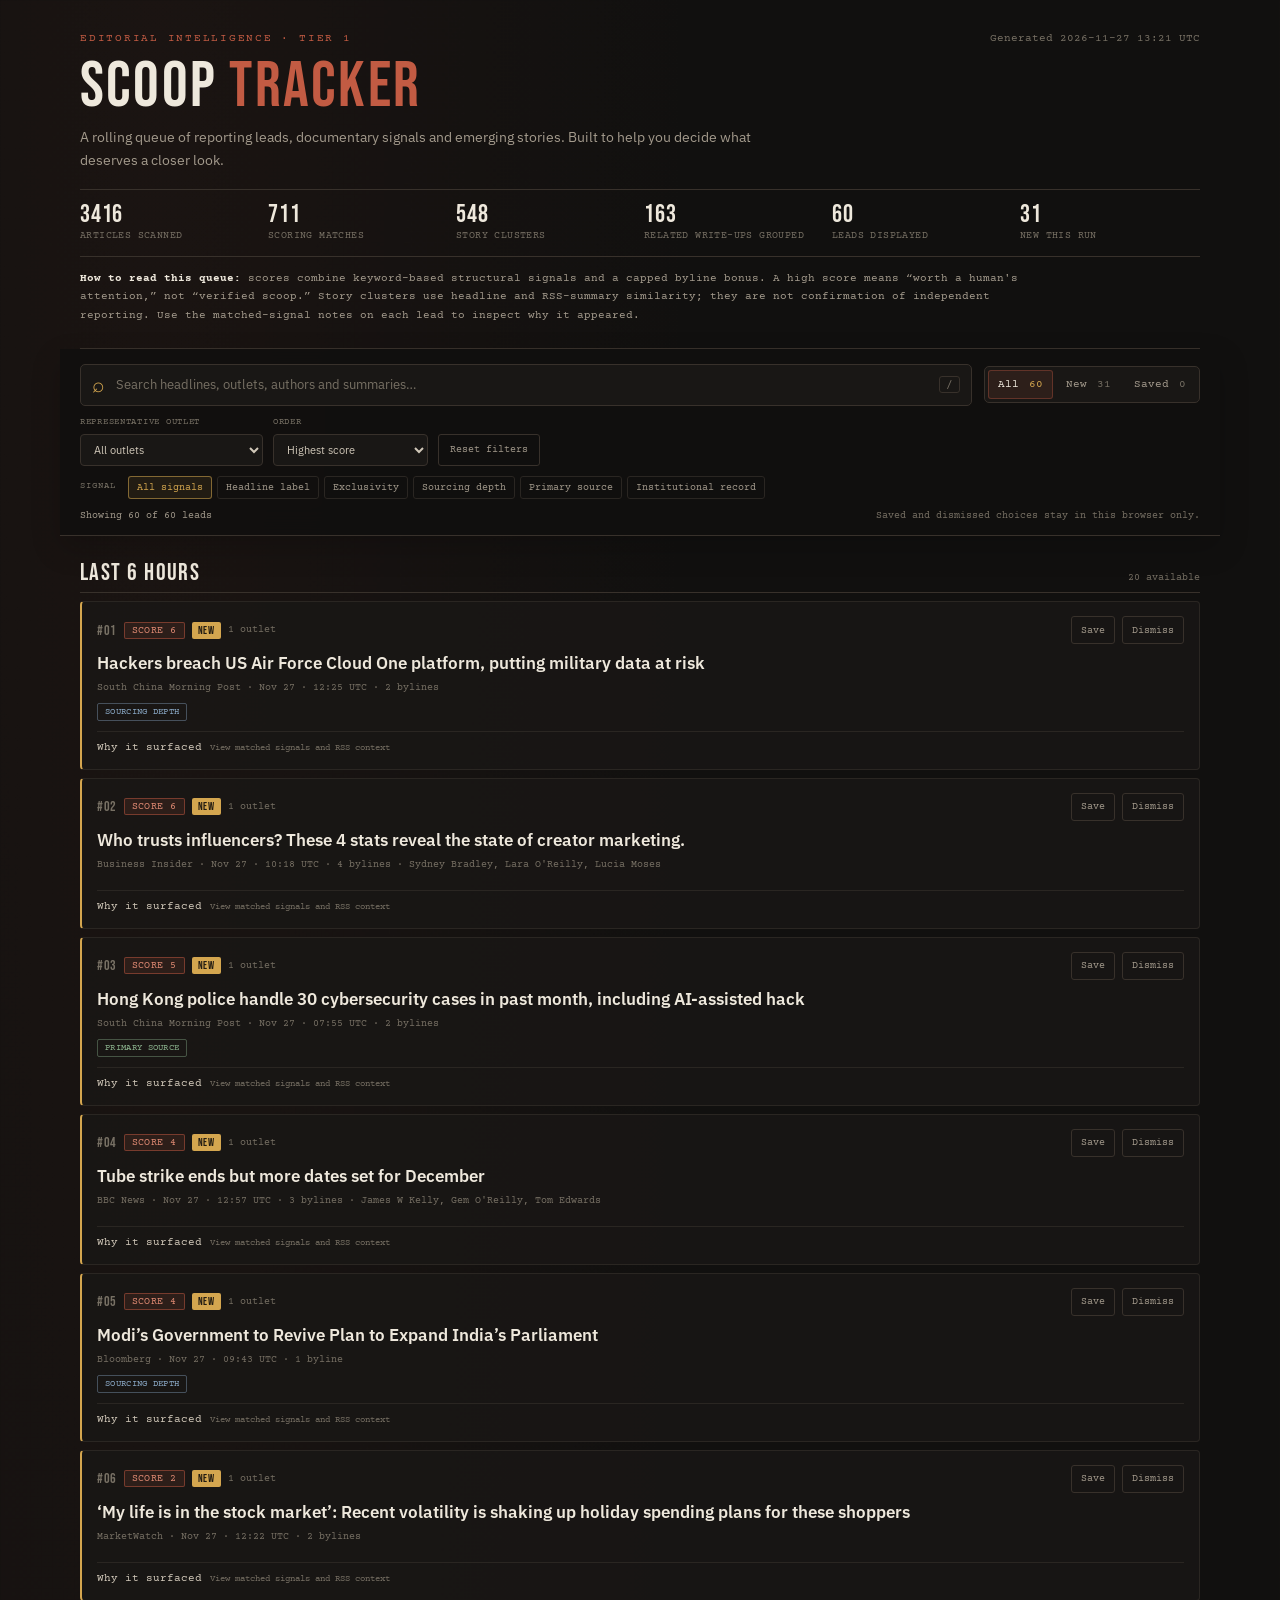
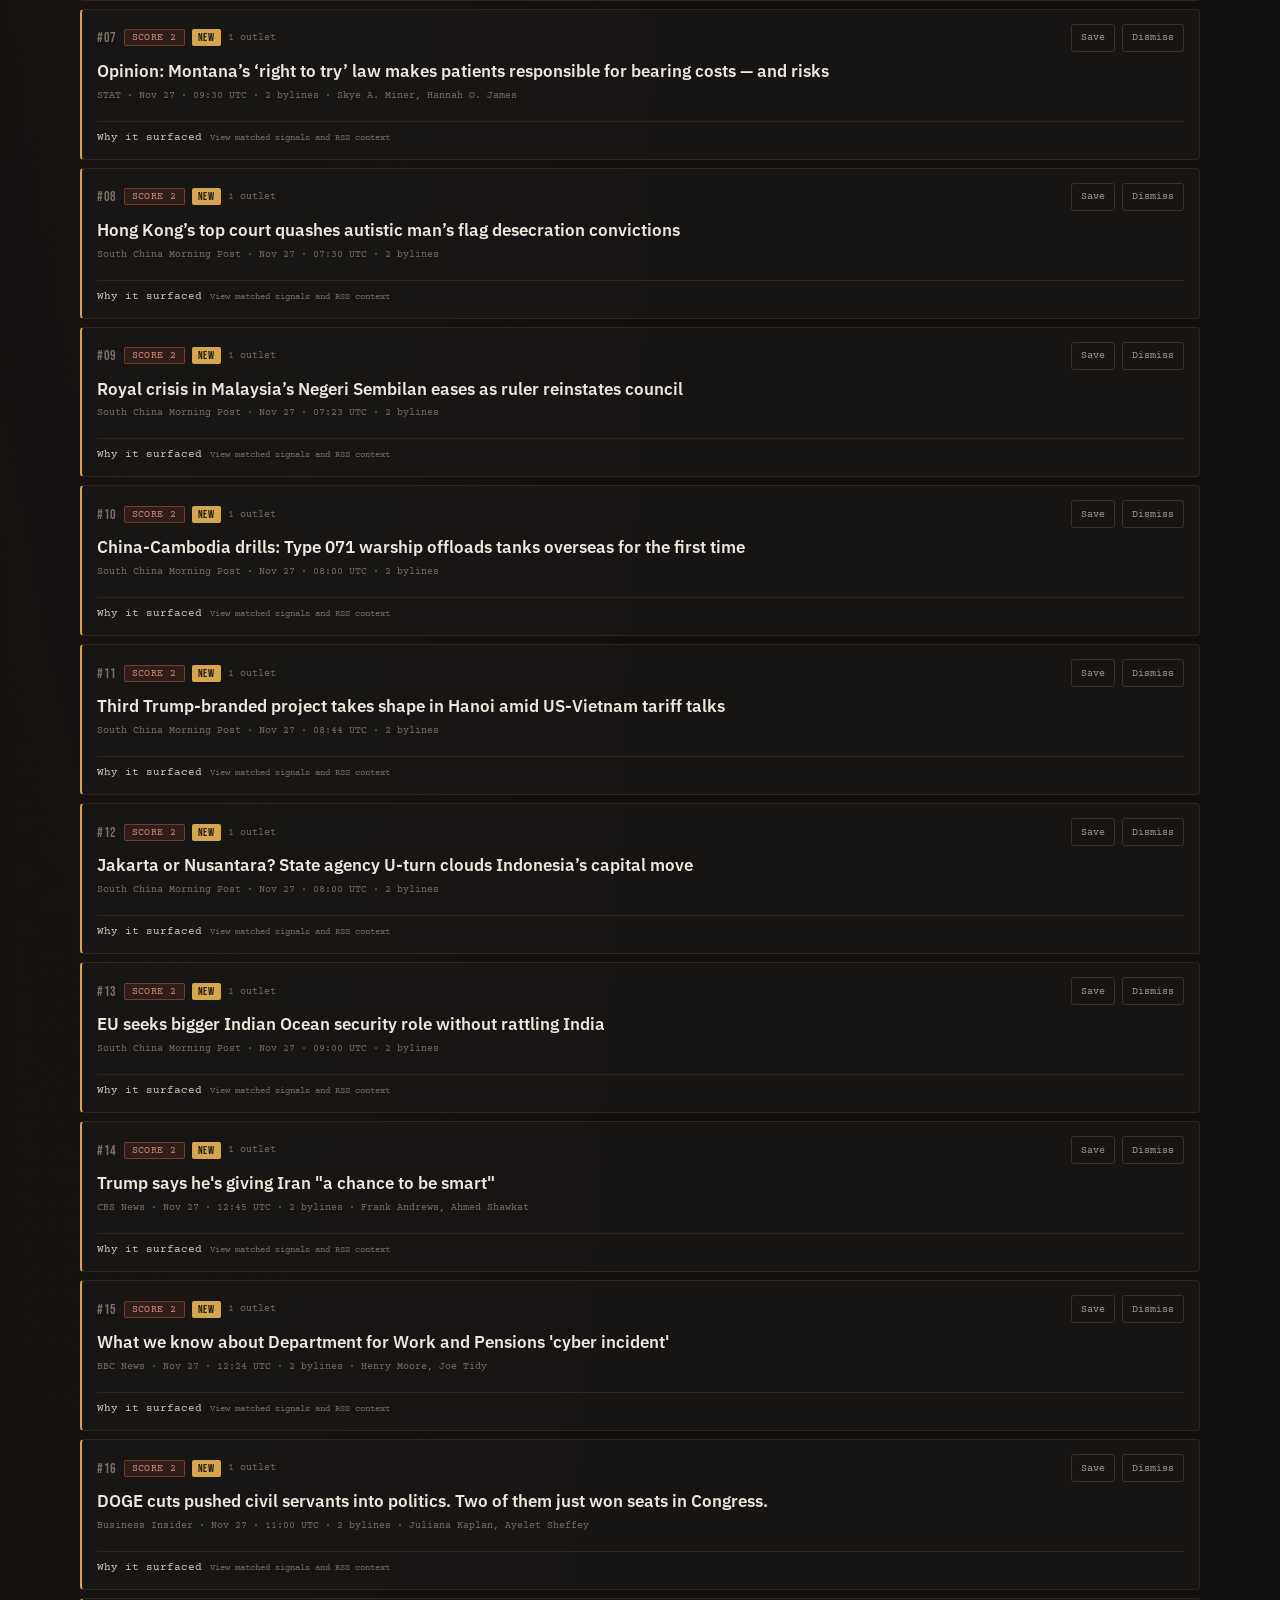
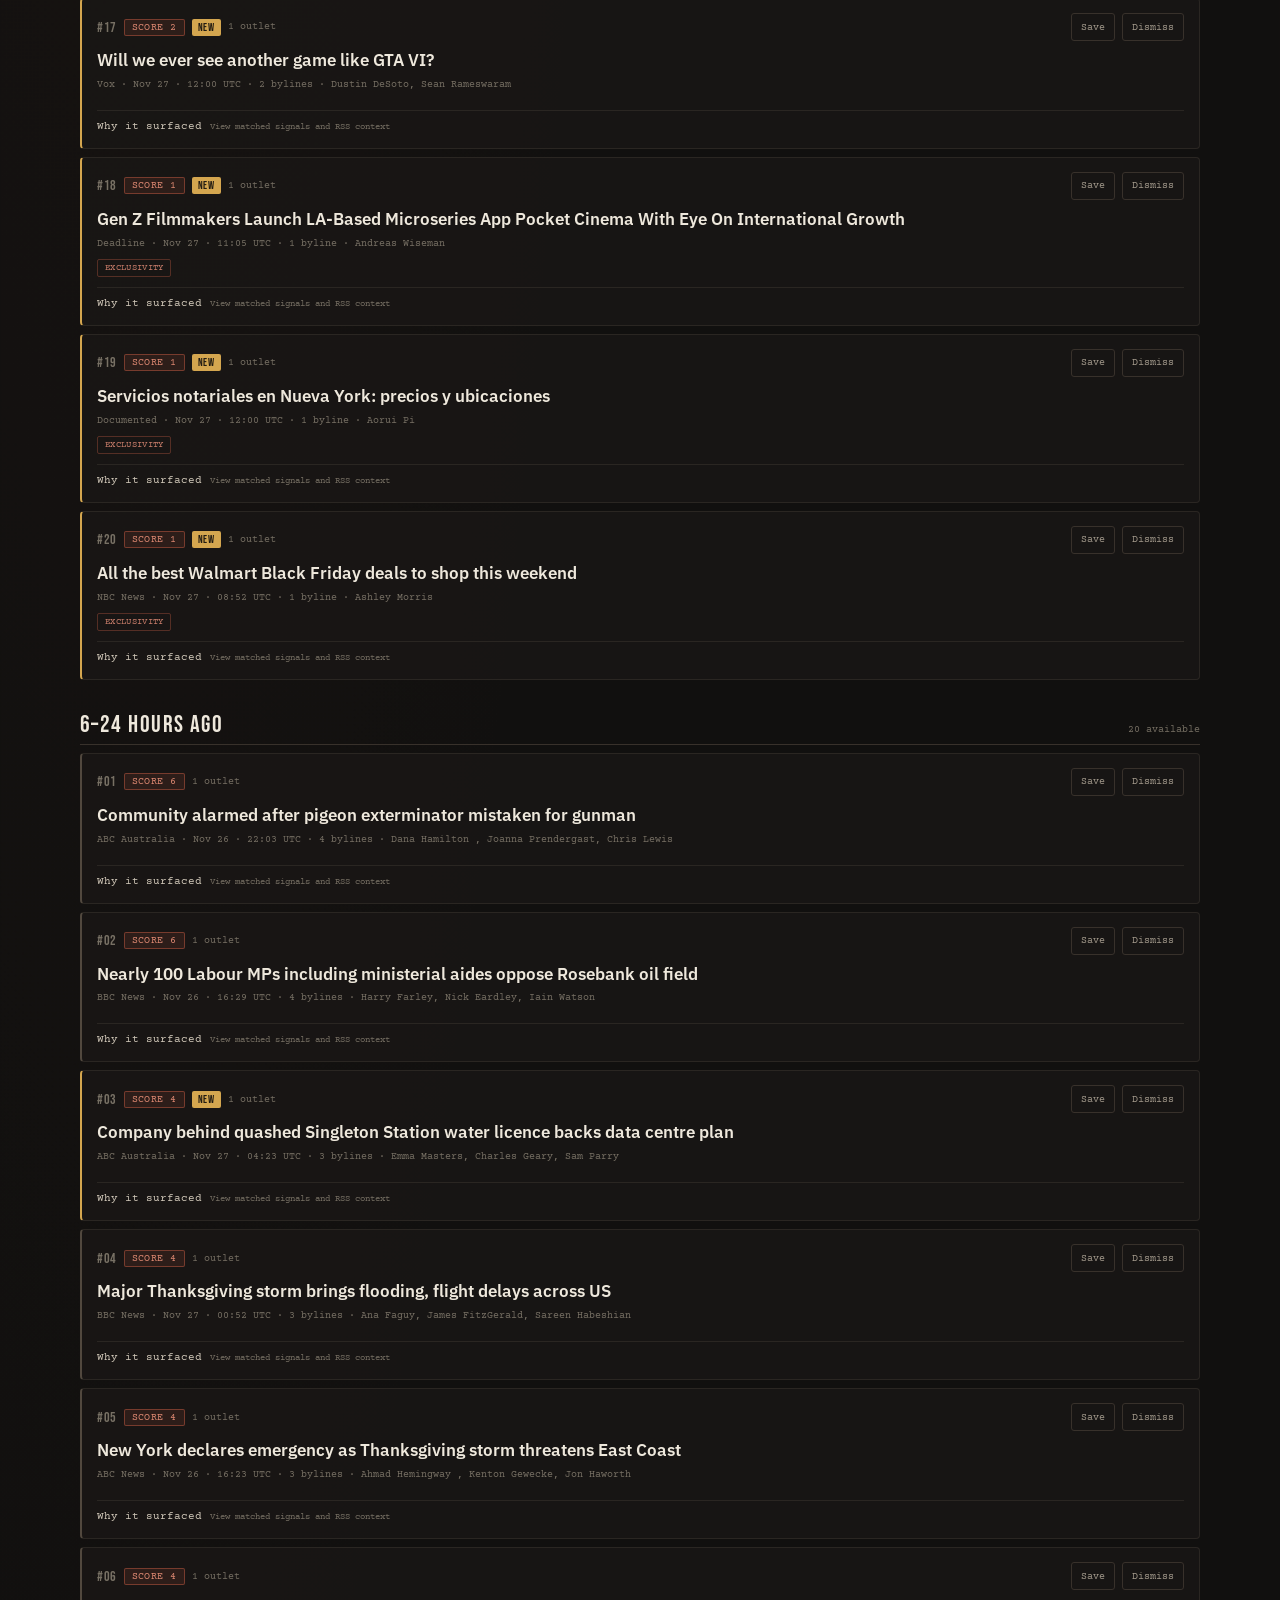
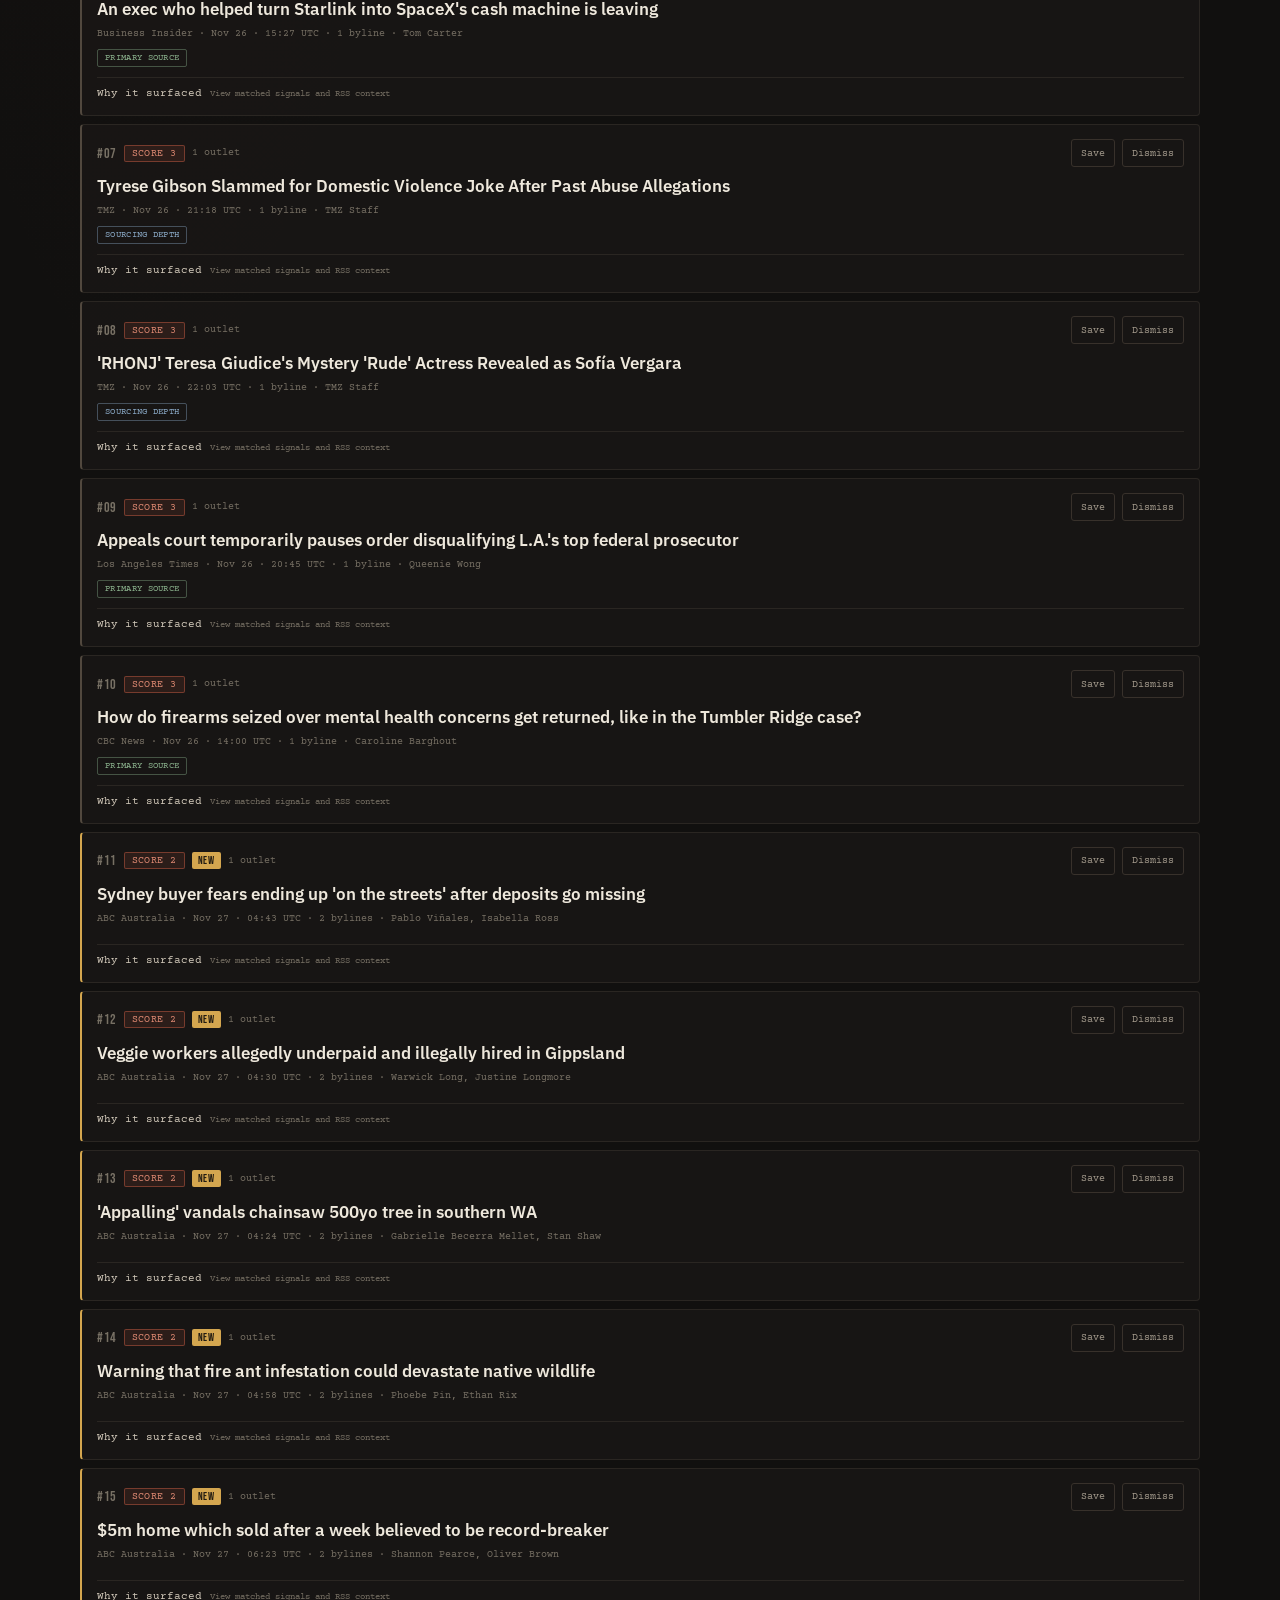
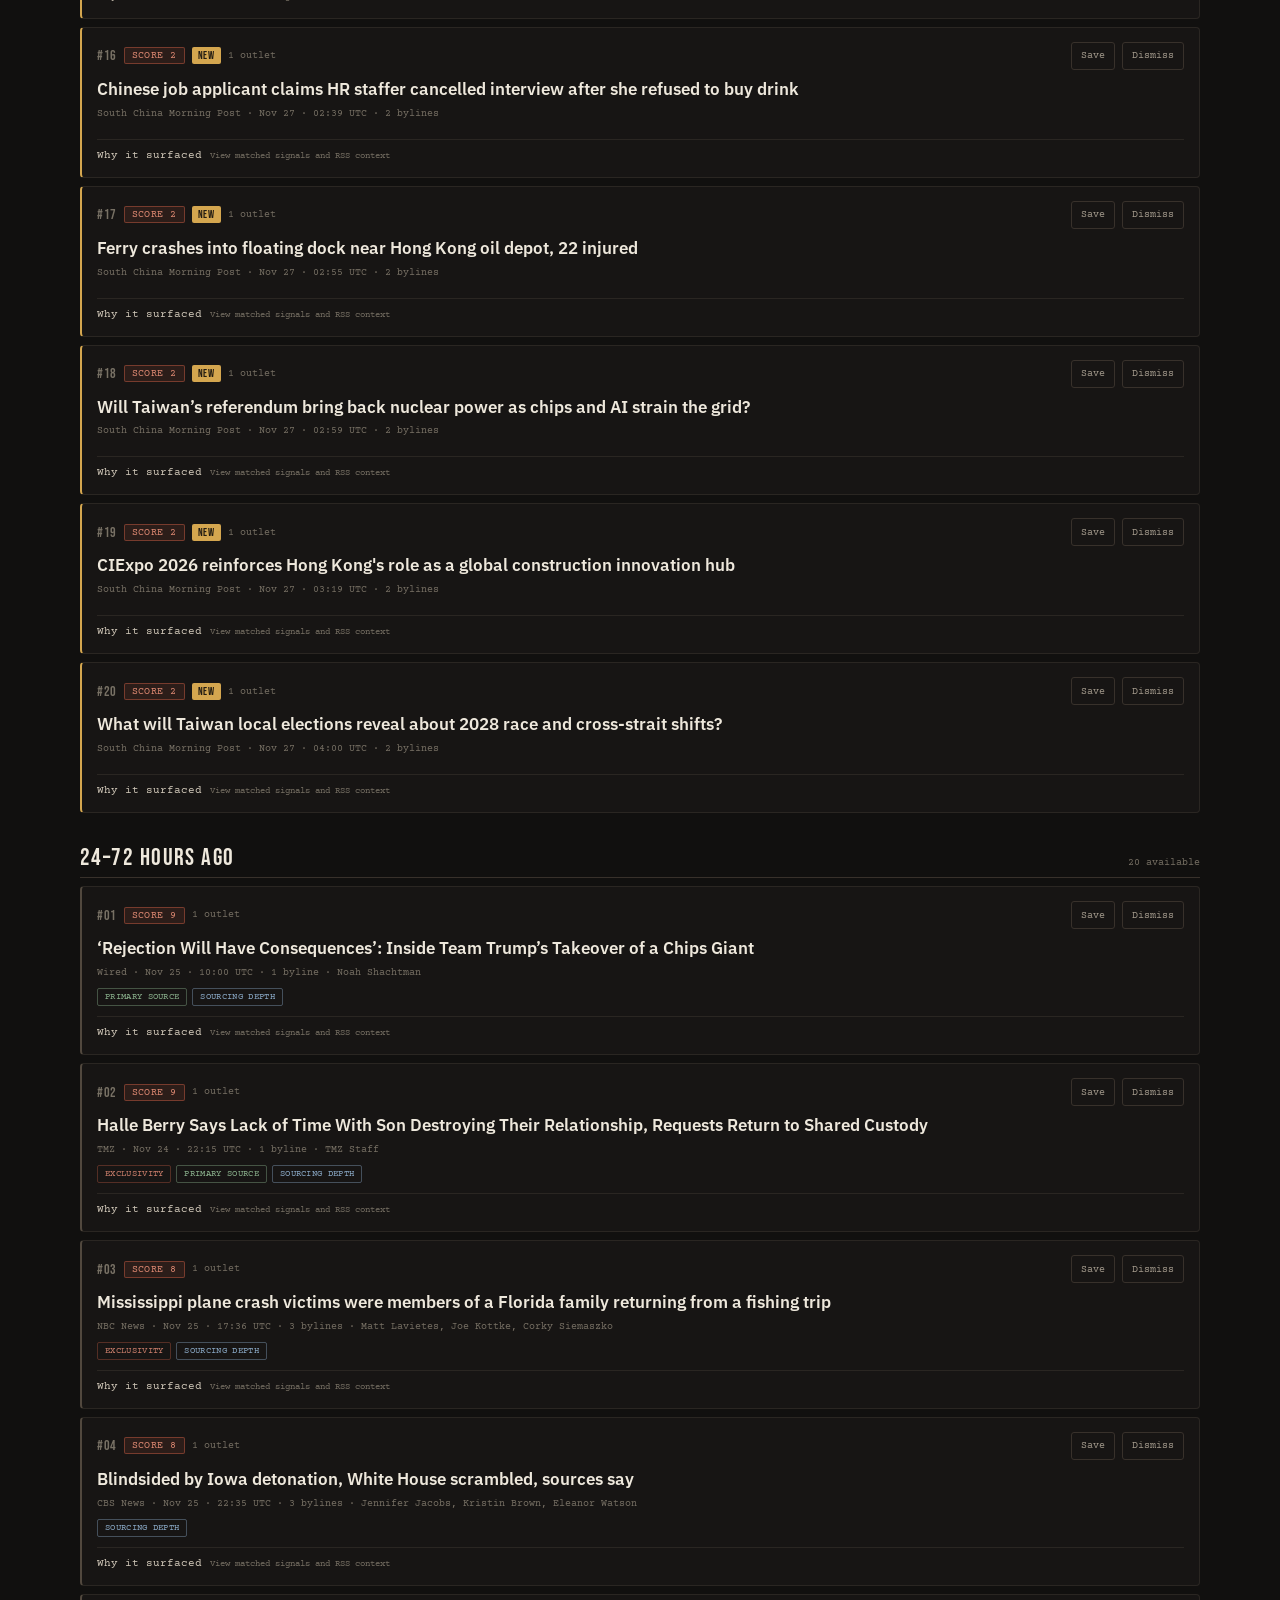
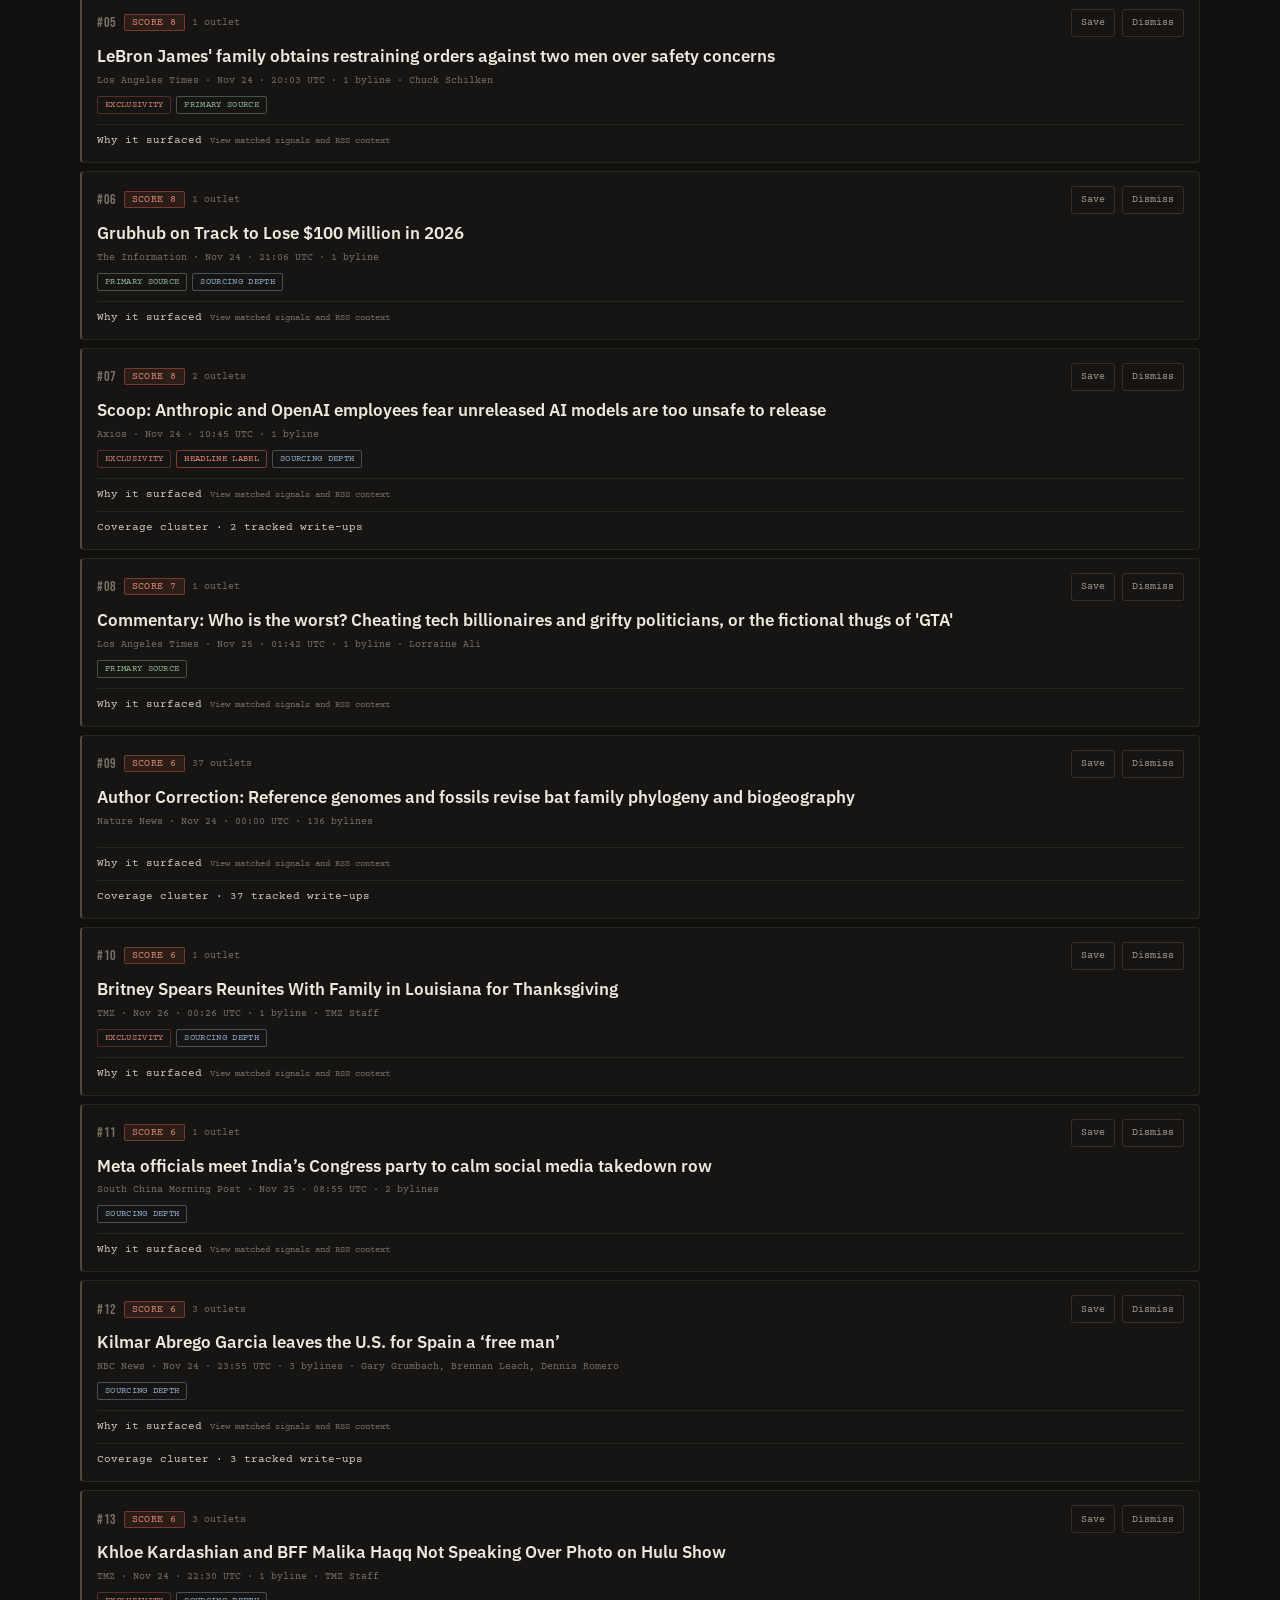
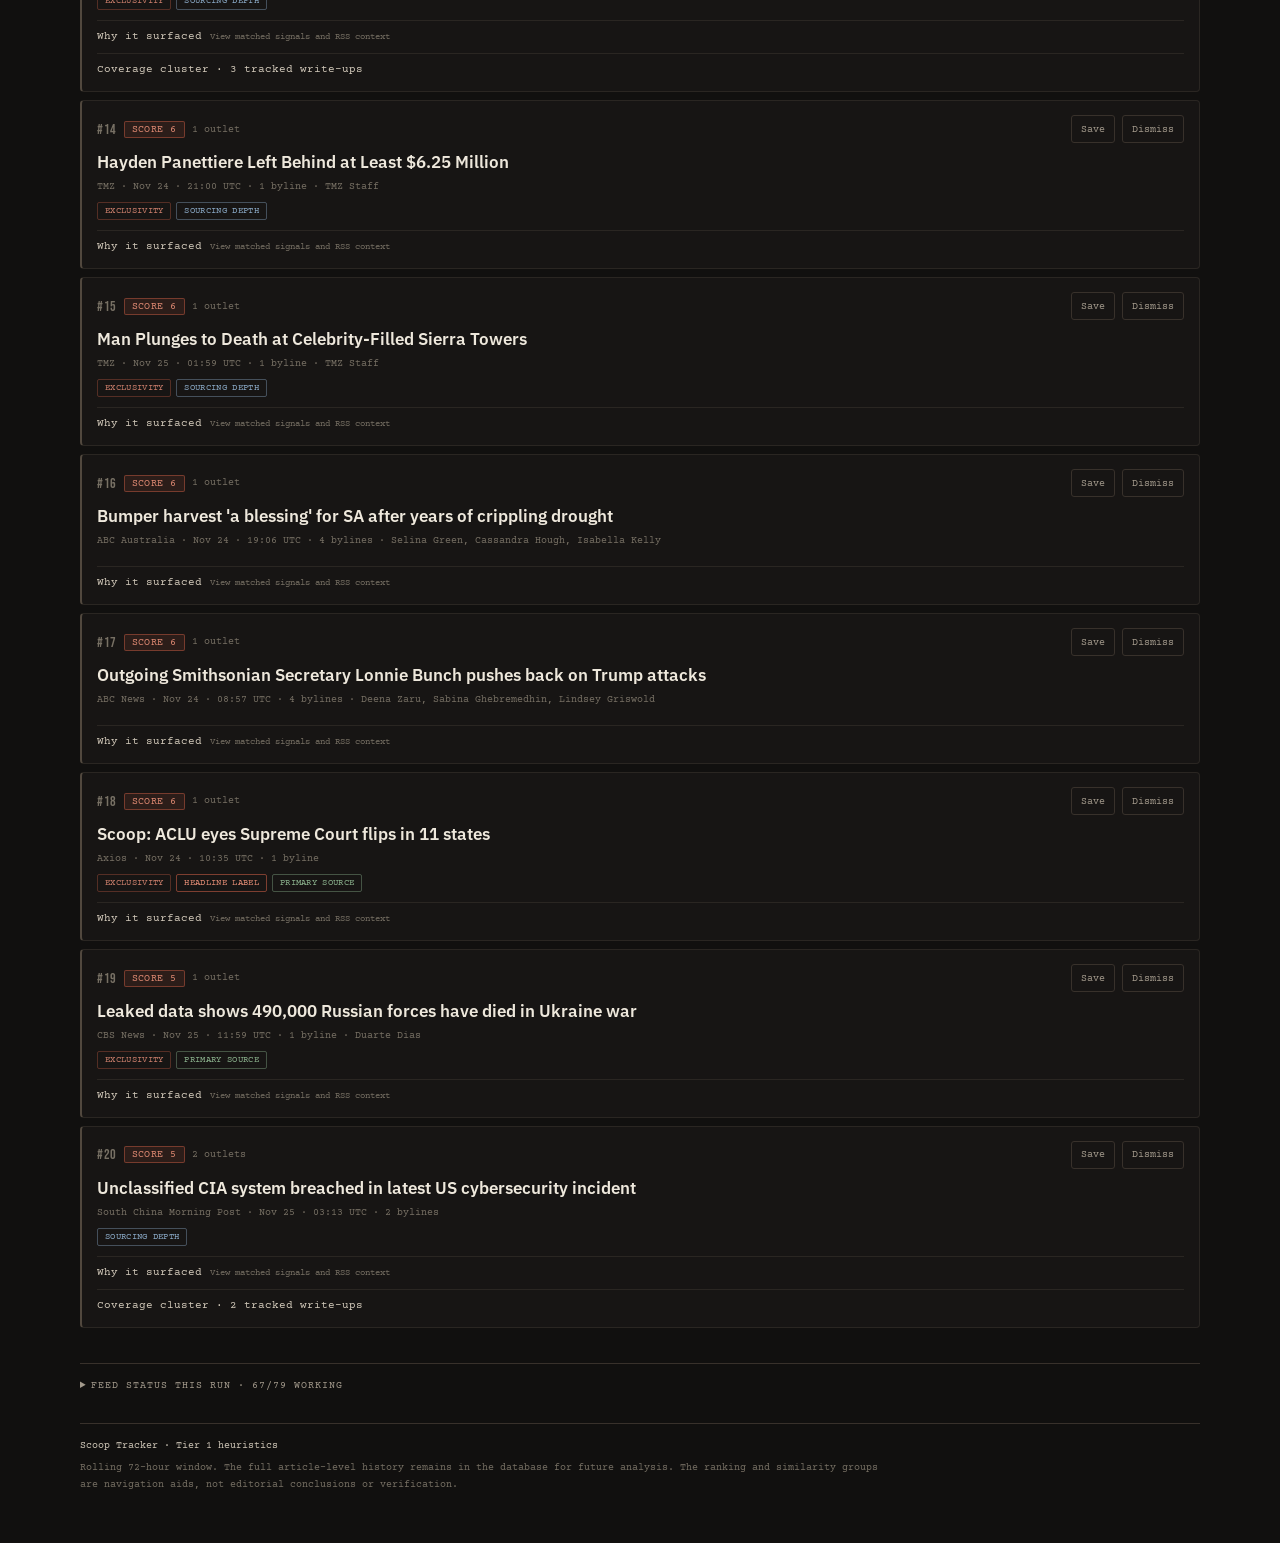
==== commit 8dccdd7c: "Scoop tracker run: 2026-11-27 13:21 UTC" ====
--- a/index.html
+++ b/index.html
@@ -16,17 +16,17 @@
   <header class="masthead">
     <div class="masthead-top">
       <span class="eyebrow">Editorial intelligence · Tier 1</span>
-      <span class="generated">Generated 2026-11-27 02:34 UTC</span>
+      <span class="generated">Generated 2026-11-27 13:21 UTC</span>
     </div>
     <h1>SCOOP <span>TRACKER</span></h1>
     <p class="dek">A rolling queue of reporting leads, documentary signals and emerging stories. Built to help you decide what deserves a closer look.</p>
     <div class="stats">
-      <div class="stat"><b>3471</b><span>articles scanned</span></div>
-      <div class="stat"><b>733</b><span>scoring matches</span></div>
-      <div class="stat"><b>555</b><span>story clusters</span></div>
-      <div class="stat"><b>178</b><span>related write-ups grouped</span></div>
+      <div class="stat"><b>3416</b><span>articles scanned</span></div>
+      <div class="stat"><b>711</b><span>scoring matches</span></div>
+      <div class="stat"><b>548</b><span>story clusters</span></div>
+      <div class="stat"><b>163</b><span>related write-ups grouped</span></div>
       <div class="stat"><b>60</b><span>leads displayed</span></div>
-      <div class="stat"><b>25</b><span>new this run</span></div>
+      <div class="stat"><b>31</b><span>new this run</span></div>
     </div>
     <div class="score-legend">
       <strong>How to read this queue:</strong> scores combine keyword-based structural signals and a capped byline bonus.
@@ -45,7 +45,7 @@
       </label>
       <div class="view-switch" role="group" aria-label="Story view">
         <button type="button" class="view-button is-active" data-view="all" aria-pressed="true">All <span data-view-count="all">60</span></button>
-        <button type="button" class="view-button" data-view="new" aria-pressed="false">New <span data-view-count="new">25</span></button>
+        <button type="button" class="view-button" data-view="new" aria-pressed="false">New <span data-view-count="new">31</span></button>
         <button type="button" class="view-button" data-view="saved" aria-pressed="false">Saved <span data-view-count="saved">0</span></button>
         <button type="button" class="view-button" data-view="dismissed" aria-pressed="false">Dismissed <span data-view-count="dismissed">0</span></button>
       </div>
@@ -85,13 +85,13 @@
   <section class="bucket" data-bucket>
     <div class="bucket-heading">
       <h2 class="bucket-title">Last 6 Hours</h2>
-      <span class="bucket-count" data-bucket-count>20 shown · 24 available</span>
+      <span class="bucket-count" data-bucket-count>20 shown · 37 available</span>
     </div>
     <div class="story-list">
         <article class="story-card is-new" data-story-card
-          data-source="ABC Australia" data-sources="[&quot;ABC Australia&quot;]"
-          data-tags="" data-new="true"
-          data-score="6" data-time="1795730607" data-story-urls="[&quot;https://www.abc.net.au/news/2026-11-27/pigeon-concern-grows-across-wa/107425720&quot;]">
+          data-source="South China Morning Post" data-sources="[&quot;South China Morning Post&quot;]"
+          data-tags="sourcing_depth" data-new="true"
+          data-score="6" data-time="1795782316" data-story-urls="[&quot;https://www.scmp.com/news/world/united-states-canada/article/3376087/hackers-breach-us-air-force-cloud-one-platform-putting-military-data-risk&quot;]">
           <div class="story-topline">
             <div class="story-rankline">
               <span class="rank">#01</span>
@@ -104,8 +104,43 @@
               <button type="button" class="action-button dismiss-button" data-action="dismiss">Dismiss</button>
             </div>
           </div>
-          <a class="story-title" href="https://www.abc.net.au/news/2026-11-27/pigeon-concern-grows-across-wa/107425720" target="_blank" rel="noopener noreferrer">Community alarmed after pigeon exterminator mistaken for gunman</a>
-          <div class="meta">ABC Australia · Nov 26 · 22:03 UTC · 4 bylines · Dana  Hamilton , Joanna Prendergast, Chris Lewis</div>
+          <a class="story-title" href="https://www.scmp.com/news/world/united-states-canada/article/3376087/hackers-breach-us-air-force-cloud-one-platform-putting-military-data-risk" target="_blank" rel="noopener noreferrer">Hackers breach US Air Force Cloud One platform, putting military data at risk</a>
+          <div class="meta">South China Morning Post · Nov 27 · 12:25 UTC · 2 bylines</div>
+          <div class="tags"><span class="tag tag-sourcing_depth">sourcing depth</span></div>
+          <details class="story-context">
+            <summary>Why it surfaced <span>View matched signals and RSS context</span></summary>
+            <div class="context-body">
+              <div class="context-section">
+                <h3>Matched scoring signals</h3>
+                <ul class="signal-explanations"><li><strong>Sourcing Depth.</strong> The text contains language associated with deeper sourcing, such as people familiar with a matter, anonymous sourcing, documents obtained or reviewed, or a declined request for comment. The match does not establish the source&#x27;s quality.</li><li><strong>Byline credit: +2.</strong> 2 bylines; the bonus is two points per additional byline, capped at six.</li></ul>
+                <p class="score-caution">The displayed score is the sum of matched keyword markers and any byline bonus. Individual marker weights are not stored in the report database, so this explains the category-level matches rather than claiming an exact phrase-by-phrase breakdown.</p>
+              </div>
+              <div class="context-section">
+                <h3>RSS summary</h3>
+                <p class="summary-text">Hackers have breached the US Air Force’s flagship cloud computing platform, three people familiar with the matter said, in a development that could jeopardise a vast swathe of sensitive tactical, personnel and logistics data. The intrusion at Cloud One was discovered within the past month or so during work to upgrade the system, two of the people said, adding that the discovery had led to disruption across the platform. In a statement, the Air Force said it “does not comment on the security...</p>
+              </div>
+            </div>
+          </details>
+          
+        </article>
+        <article class="story-card is-new" data-story-card
+          data-source="Business Insider" data-sources="[&quot;Business Insider&quot;]"
+          data-tags="" data-new="true"
+          data-score="6" data-time="1795774681" data-story-urls="[&quot;https://www.businessinsider.com/survey-stats-reveal-americans-trust-influencer-marketing-content-income-politics-2026-11&quot;]">
+          <div class="story-topline">
+            <div class="story-rankline">
+              <span class="rank">#02</span>
+              <span class="score-badge">SCORE 6</span>
+              <span class="badge-new">NEW</span>
+              <span class="cluster-count">1 outlet</span>
+            </div>
+            <div class="story-actions">
+              <button type="button" class="action-button save-button" data-action="save" aria-pressed="false">Save</button>
+              <button type="button" class="action-button dismiss-button" data-action="dismiss">Dismiss</button>
+            </div>
+          </div>
+          <a class="story-title" href="https://www.businessinsider.com/survey-stats-reveal-americans-trust-influencer-marketing-content-income-politics-2026-11" target="_blank" rel="noopener noreferrer">Who trusts influencers? These 4 stats reveal the state of creator marketing.</a>
+          <div class="meta">Business Insider · Nov 27 · 10:18 UTC · 4 bylines · Sydney Bradley, Lara O&#x27;Reilly, Lucia Moses</div>
           <div class="tags"></div>
           <details class="story-context">
             <summary>Why it surfaced <span>View matched signals and RSS context</span></summary>
@@ -117,7 +152,42 @@
               </div>
               <div class="context-section">
                 <h3>RSS summary</h3>
-                <p class="summary-text">A growing number of regional Western Australian communities are calling for a coordinated approach to control pigeons, as nesting birds cause costly damage to buildings and raise health concerns.</p>
+                <p class="summary-text">Advertisers are spending billions on influencers. Here are key stats marketers need to know about Americans&#x27; attitudes toward creators.</p>
+              </div>
+            </div>
+          </details>
+          
+        </article>
+        <article class="story-card is-new" data-story-card
+          data-source="South China Morning Post" data-sources="[&quot;South China Morning Post&quot;]"
+          data-tags="primary_source" data-new="true"
+          data-score="5" data-time="1795766134" data-story-urls="[&quot;https://www.scmp.com/news/hong-kong/law-and-crime/article/3376025/hong-kong-police-handle-30-cybersecurity-cases-past-month-including-ai-assisted-hack&quot;]">
+          <div class="story-topline">
+            <div class="story-rankline">
+              <span class="rank">#03</span>
+              <span class="score-badge">SCORE 5</span>
+              <span class="badge-new">NEW</span>
+              <span class="cluster-count">1 outlet</span>
+            </div>
+            <div class="story-actions">
+              <button type="button" class="action-button save-button" data-action="save" aria-pressed="false">Save</button>
+              <button type="button" class="action-button dismiss-button" data-action="dismiss">Dismiss</button>
+            </div>
+          </div>
+          <a class="story-title" href="https://www.scmp.com/news/hong-kong/law-and-crime/article/3376025/hong-kong-police-handle-30-cybersecurity-cases-past-month-including-ai-assisted-hack" target="_blank" rel="noopener noreferrer">Hong Kong police handle 30 cybersecurity cases in past month, including AI-assisted hack</a>
+          <div class="meta">South China Morning Post · Nov 27 · 07:55 UTC · 2 bylines</div>
+          <div class="tags"><span class="tag tag-primary_source">primary source</span></div>
+          <details class="story-context">
+            <summary>Why it surfaced <span>View matched signals and RSS context</span></summary>
+            <div class="context-body">
+              <div class="context-section">
+                <h3>Matched scoring signals</h3>
+                <ul class="signal-explanations"><li><strong>Primary Source.</strong> The text references documentary or first-hand material such as court filings, FOIA, leaked material, whistleblowers or regulatory filings. A mention does not mean the underlying record was independently checked.</li><li><strong>Byline credit: +2.</strong> 2 bylines; the bonus is two points per additional byline, capped at six.</li></ul>
+                <p class="score-caution">The displayed score is the sum of matched keyword markers and any byline bonus. Individual marker weights are not stored in the report database, so this explains the category-level matches rather than claiming an exact phrase-by-phrase breakdown.</p>
+              </div>
+              <div class="context-section">
+                <h3>RSS summary</h3>
+                <p class="summary-text">Hong Kong police have handled 30 cybersecurity incidents over the past month, with loopholes in communication mechanisms between software components accounting for a third of the cases. Superintendent Rachel Hui Yee-wai of the cybersecurity and technology crime bureau said her bureau had also handled a cybersecurity incident involving a local retail chain this month. In that case, an application programming interface (API) loophole caused over a million customers’ data to be leaked over a few...</p>
               </div>
             </div>
           </details>
@@ -126,10 +196,10 @@
         <article class="story-card is-new" data-story-card
           data-source="BBC News" data-sources="[&quot;BBC News&quot;]"
           data-tags="" data-new="true"
-          data-score="4" data-time="1795740731" data-story-urls="[&quot;https://www.bbc.co.uk/news/articles/ckm2mz3prq77o?at_medium=RSS&amp;at_campaign=rss&quot;]">
-          <div class="story-topline">
-            <div class="story-rankline">
-              <span class="rank">#02</span>
+          data-score="4" data-time="1795784260" data-story-urls="[&quot;https://www.bbc.co.uk/news/articles/cq4gnzx2wdm0o?at_medium=RSS&amp;at_campaign=rss&quot;]">
+          <div class="story-topline">
+            <div class="story-rankline">
+              <span class="rank">#04</span>
               <span class="score-badge">SCORE 4</span>
               <span class="badge-new">NEW</span>
               <span class="cluster-count">1 outlet</span>
@@ -139,8 +209,8 @@
               <button type="button" class="action-button dismiss-button" data-action="dismiss">Dismiss</button>
             </div>
           </div>
-          <a class="story-title" href="https://www.bbc.co.uk/news/articles/ckm2mz3prq77o?at_medium=RSS&amp;at_campaign=rss" target="_blank" rel="noopener noreferrer">Major Thanksgiving storm brings flooding, flight delays across US</a>
-          <div class="meta">BBC News · Nov 27 · 00:52 UTC · 3 bylines · Ana Faguy, James FitzGerald, Sareen Habeshian</div>
+          <a class="story-title" href="https://www.bbc.co.uk/news/articles/cq4gnzx2wdm0o?at_medium=RSS&amp;at_campaign=rss" target="_blank" rel="noopener noreferrer">Tube strike ends but more dates set for December</a>
+          <div class="meta">BBC News · Nov 27 · 12:57 UTC · 3 bylines · James W Kelly, Gem O&#x27;Reilly, Tom Edwards</div>
           <div class="tags"></div>
           <details class="story-context">
             <summary>Why it surfaced <span>View matched signals and RSS context</span></summary>
@@ -152,30 +222,30 @@
               </div>
               <div class="context-section">
                 <h3>RSS summary</h3>
-                <p class="summary-text">Almost one million customers in the US had no power on Thursday evening as storms descended on both US coasts, bringing wind gusts, heavy rain and flooding.</p>
-              </div>
-            </div>
-          </details>
-          
-        </article>
-        <article class="story-card is-new" data-story-card
-          data-source="TMZ" data-sources="[&quot;TMZ&quot;]"
+                <p class="summary-text">More industrial action by the RMT is planned for December, January and February.</p>
+              </div>
+            </div>
+          </details>
+          
+        </article>
+        <article class="story-card is-new" data-story-card
+          data-source="Bloomberg" data-sources="[&quot;Bloomberg&quot;]"
           data-tags="sourcing_depth" data-new="true"
-          data-score="3" data-time="1795727905" data-story-urls="[&quot;https://www.tmz.com/2026/11/26/tyrese-gibson-domestic-violence-joke-backlash/&quot;]">
-          <div class="story-topline">
-            <div class="story-rankline">
-              <span class="rank">#03</span>
-              <span class="score-badge">SCORE 3</span>
-              <span class="badge-new">NEW</span>
-              <span class="cluster-count">1 outlet</span>
-            </div>
-            <div class="story-actions">
-              <button type="button" class="action-button save-button" data-action="save" aria-pressed="false">Save</button>
-              <button type="button" class="action-button dismiss-button" data-action="dismiss">Dismiss</button>
-            </div>
-          </div>
-          <a class="story-title" href="https://www.tmz.com/2026/11/26/tyrese-gibson-domestic-violence-joke-backlash/" target="_blank" rel="noopener noreferrer">Tyrese Gibson Slammed for Domestic Violence Joke After Past Abuse Allegations</a>
-          <div class="meta">TMZ · Nov 26 · 21:18 UTC · 1 byline · TMZ Staff</div>
+          data-score="4" data-time="1795772610" data-story-urls="[&quot;https://www.bloomberg.com/news/articles/2026-11-27/modi-s-government-to-revive-plan-to-expand-india-s-parliament&quot;]">
+          <div class="story-topline">
+            <div class="story-rankline">
+              <span class="rank">#05</span>
+              <span class="score-badge">SCORE 4</span>
+              <span class="badge-new">NEW</span>
+              <span class="cluster-count">1 outlet</span>
+            </div>
+            <div class="story-actions">
+              <button type="button" class="action-button save-button" data-action="save" aria-pressed="false">Save</button>
+              <button type="button" class="action-button dismiss-button" data-action="dismiss">Dismiss</button>
+            </div>
+          </div>
+          <a class="story-title" href="https://www.bloomberg.com/news/articles/2026-11-27/modi-s-government-to-revive-plan-to-expand-india-s-parliament" target="_blank" rel="noopener noreferrer">Modi’s Government to Revive Plan to Expand India’s Parliament</a>
+          <div class="meta">Bloomberg · Nov 27 · 09:43 UTC · 1 byline</div>
           <div class="tags"><span class="tag tag-sourcing_depth">sourcing depth</span></div>
           <details class="story-context">
             <summary>Why it surfaced <span>View matched signals and RSS context</span></summary>
@@ -187,86 +257,16 @@
               </div>
               <div class="context-section">
                 <h3>RSS summary</h3>
-                <p class="summary-text">Tyrese Gibson is catching serious heat over a domestic violence joke ... after posting a video of himself sporting fake injuries that plenty of people aren&#x27;t finding funny. The &quot;Fast &amp; Furious&quot; star shared the Instagram video Wednesday,…</p>
-              </div>
-            </div>
-          </details>
-          
-        </article>
-        <article class="story-card is-new" data-story-card
-          data-source="TMZ" data-sources="[&quot;TMZ&quot;]"
-          data-tags="sourcing_depth" data-new="true"
-          data-score="3" data-time="1795730584" data-story-urls="[&quot;https://www.tmz.com/2026/11/26/teresa-giudice-rude-actress-revealed-sofia-vergara/&quot;]">
-          <div class="story-topline">
-            <div class="story-rankline">
-              <span class="rank">#04</span>
-              <span class="score-badge">SCORE 3</span>
-              <span class="badge-new">NEW</span>
-              <span class="cluster-count">1 outlet</span>
-            </div>
-            <div class="story-actions">
-              <button type="button" class="action-button save-button" data-action="save" aria-pressed="false">Save</button>
-              <button type="button" class="action-button dismiss-button" data-action="dismiss">Dismiss</button>
-            </div>
-          </div>
-          <a class="story-title" href="https://www.tmz.com/2026/11/26/teresa-giudice-rude-actress-revealed-sofia-vergara/" target="_blank" rel="noopener noreferrer">&#x27;RHONJ&#x27; Teresa Giudice&#x27;s Mystery &#x27;Rude&#x27; Actress Revealed as Sofía Vergara</a>
-          <div class="meta">TMZ · Nov 26 · 22:03 UTC · 1 byline · TMZ Staff</div>
-          <div class="tags"><span class="tag tag-sourcing_depth">sourcing depth</span></div>
-          <details class="story-context">
-            <summary>Why it surfaced <span>View matched signals and RSS context</span></summary>
-            <div class="context-body">
-              <div class="context-section">
-                <h3>Matched scoring signals</h3>
-                <ul class="signal-explanations"><li><strong>Sourcing Depth.</strong> The text contains language associated with deeper sourcing, such as people familiar with a matter, anonymous sourcing, documents obtained or reviewed, or a declined request for comment. The match does not establish the source&#x27;s quality.</li><li><strong>Byline credit: +0.</strong> No additional-byline bonus was applied.</li></ul>
-                <p class="score-caution">The displayed score is the sum of matched keyword markers and any byline bonus. Individual marker weights are not stored in the report database, so this explains the category-level matches rather than claiming an exact phrase-by-phrase breakdown.</p>
-              </div>
-              <div class="context-section">
-                <h3>RSS summary</h3>
-                <p class="summary-text">Teresa Giudice has been holding a grudge against a mystery Hollywood actress for years ... and now the woman who allegedly rubbed the &quot;Real Housewives of New Jersey&quot; star the wrong way has been identified as Sofía Vergara. A source tells…</p>
-              </div>
-            </div>
-          </details>
-          
-        </article>
-        <article class="story-card is-new" data-story-card
-          data-source="Los Angeles Times" data-sources="[&quot;Los Angeles Times&quot;]"
-          data-tags="primary_source" data-new="true"
-          data-score="3" data-time="1795725942" data-story-urls="[&quot;https://www.latimes.com/california/story/2026-11-26/appeals-court-temporarily-pauses-order-disqualifying-l-a-s-top-federal-prosecutor&quot;]">
-          <div class="story-topline">
-            <div class="story-rankline">
-              <span class="rank">#05</span>
-              <span class="score-badge">SCORE 3</span>
-              <span class="badge-new">NEW</span>
-              <span class="cluster-count">1 outlet</span>
-            </div>
-            <div class="story-actions">
-              <button type="button" class="action-button save-button" data-action="save" aria-pressed="false">Save</button>
-              <button type="button" class="action-button dismiss-button" data-action="dismiss">Dismiss</button>
-            </div>
-          </div>
-          <a class="story-title" href="https://www.latimes.com/california/story/2026-11-26/appeals-court-temporarily-pauses-order-disqualifying-l-a-s-top-federal-prosecutor" target="_blank" rel="noopener noreferrer">Appeals court temporarily pauses order disqualifying L.A.&#x27;s top federal prosecutor</a>
-          <div class="meta">Los Angeles Times · Nov 26 · 20:45 UTC · 1 byline · Queenie Wong</div>
-          <div class="tags"><span class="tag tag-primary_source">primary source</span></div>
-          <details class="story-context">
-            <summary>Why it surfaced <span>View matched signals and RSS context</span></summary>
-            <div class="context-body">
-              <div class="context-section">
-                <h3>Matched scoring signals</h3>
-                <ul class="signal-explanations"><li><strong>Primary Source.</strong> The text references documentary or first-hand material such as court filings, FOIA, leaked material, whistleblowers or regulatory filings. A mention does not mean the underlying record was independently checked.</li><li><strong>Byline credit: +0.</strong> No additional-byline bonus was applied.</li></ul>
-                <p class="score-caution">The displayed score is the sum of matched keyword markers and any byline bonus. Individual marker weights are not stored in the report database, so this explains the category-level matches rather than claiming an exact phrase-by-phrase breakdown.</p>
-              </div>
-              <div class="context-section">
-                <h3>RSS summary</h3>
-                <p class="summary-text">A federal judge in October ruled that Bill Essayli is unlawfully serving as Los Angeles&#x27; top federal prosecutor but the disqualification hasn&#x27;t taken effect yet.</p>
-              </div>
-            </div>
-          </details>
-          
-        </article>
-        <article class="story-card is-new" data-story-card
-          data-source="ABC Australia" data-sources="[&quot;ABC Australia&quot;]"
-          data-tags="" data-new="true"
-          data-score="2" data-time="1795736591" data-story-urls="[&quot;https://www.abc.net.au/news/2026-11-27/qld-sam-wood-bail-appeal-court-decision/107431186&quot;]">
+                <p class="summary-text">Prime Minister Narendra Modi’s administration is reviving an ambitious plan to expand the size of India’s parliament, people familiar with the matter said, after an earlier attempt was defeated when opposition parties joined forces against it.</p>
+              </div>
+            </div>
+          </details>
+          
+        </article>
+        <article class="story-card is-new" data-story-card
+          data-source="MarketWatch" data-sources="[&quot;MarketWatch&quot;]"
+          data-tags="" data-new="true"
+          data-score="2" data-time="1795782120" data-story-urls="[&quot;https://www.marketwatch.com/story/my-life-is-in-the-stock-market-recent-volatility-is-shaking-up-holiday-spending-plans-for-these-shoppers-bd9485b3?mod=mw_rss_topstories&quot;]">
           <div class="story-topline">
             <div class="story-rankline">
               <span class="rank">#06</span>
@@ -279,8 +279,8 @@
               <button type="button" class="action-button dismiss-button" data-action="dismiss">Dismiss</button>
             </div>
           </div>
-          <a class="story-title" href="https://www.abc.net.au/news/2026-11-27/qld-sam-wood-bail-appeal-court-decision/107431186" target="_blank" rel="noopener noreferrer">Sam Wood to remain behind bars on domestic violence charges</a>
-          <div class="meta">ABC Australia · Nov 26 · 23:43 UTC · 2 bylines · Tara Cassidy, Talissa Siganto</div>
+          <a class="story-title" href="https://www.marketwatch.com/story/my-life-is-in-the-stock-market-recent-volatility-is-shaking-up-holiday-spending-plans-for-these-shoppers-bd9485b3?mod=mw_rss_topstories" target="_blank" rel="noopener noreferrer">‘My life is in the stock market’: Recent volatility is shaking up holiday spending plans for these shoppers</a>
+          <div class="meta">MarketWatch · Nov 27 · 12:22 UTC · 2 bylines</div>
           <div class="tags"></div>
           <details class="story-context">
             <summary>Why it surfaced <span>View matched signals and RSS context</span></summary>
@@ -292,16 +292,16 @@
               </div>
               <div class="context-section">
                 <h3>RSS summary</h3>
-                <p class="summary-text">The fitness influencer is charged with assaulting and strangling his wife on the Sunshine Coast in October.</p>
-              </div>
-            </div>
-          </details>
-          
-        </article>
-        <article class="story-card is-new" data-story-card
-          data-source="ABC Australia" data-sources="[&quot;ABC Australia&quot;]"
-          data-tags="" data-new="true"
-          data-score="2" data-time="1795741047" data-story-urls="[&quot;https://www.abc.net.au/news/2026-11-27/black-friday-sales/107433526&quot;]">
+                <p class="summary-text">Consumers are adapting their year-end spending plans amid a shaky stock market.</p>
+              </div>
+            </div>
+          </details>
+          
+        </article>
+        <article class="story-card is-new" data-story-card
+          data-source="STAT" data-sources="[&quot;STAT&quot;]"
+          data-tags="" data-new="true"
+          data-score="2" data-time="1795771800" data-story-urls="[&quot;https://www.statnews.com/2026/11/27/montana-sb-535-right-to-try-questions-risks-costs-insurance/?utm_campaign=rss&quot;]">
           <div class="story-topline">
             <div class="story-rankline">
               <span class="rank">#07</span>
@@ -314,8 +314,8 @@
               <button type="button" class="action-button dismiss-button" data-action="dismiss">Dismiss</button>
             </div>
           </div>
-          <a class="story-title" href="https://www.abc.net.au/news/2026-11-27/black-friday-sales/107433526" target="_blank" rel="noopener noreferrer">Rising interest rates fail to dampen Black Friday sales frenzy</a>
-          <div class="meta">ABC Australia · Nov 27 · 00:57 UTC · 2 bylines · Alison Branley, Emilia Terzon</div>
+          <a class="story-title" href="https://www.statnews.com/2026/11/27/montana-sb-535-right-to-try-questions-risks-costs-insurance/?utm_campaign=rss" target="_blank" rel="noopener noreferrer">Opinion: Montana’s ‘right to try’ law makes patients responsible for bearing costs — and risks</a>
+          <div class="meta">STAT · Nov 27 · 09:30 UTC · 2 bylines · Skye A. Miner, Hannah O. James</div>
           <div class="tags"></div>
           <details class="story-context">
             <summary>Why it surfaced <span>View matched signals and RSS context</span></summary>
@@ -327,16 +327,16 @@
               </div>
               <div class="context-section">
                 <h3>RSS summary</h3>
-                <p class="summary-text">Bargain hunters made the most of the Black Friday sales with cost conscious consumers snapping up deals.</p>
-              </div>
-            </div>
-          </details>
-          
-        </article>
-        <article class="story-card is-new" data-story-card
-          data-source="ABC Australia" data-sources="[&quot;ABC Australia&quot;]"
-          data-tags="" data-new="true"
-          data-score="2" data-time="1795743137" data-story-urls="[&quot;https://www.abc.net.au/news/2026-11-27/fix-victoria-better-victoria-election-ads/107433368&quot;]">
+                <p class="summary-text">Montana has become the first state to have its own ‘right to try’ law, but important questions remain, researchers write.</p>
+              </div>
+            </div>
+          </details>
+          
+        </article>
+        <article class="story-card is-new" data-story-card
+          data-source="South China Morning Post" data-sources="[&quot;South China Morning Post&quot;]"
+          data-tags="" data-new="true"
+          data-score="2" data-time="1795764647" data-story-urls="[&quot;https://www.scmp.com/news/hong-kong/law-and-crime/article/3376017/hong-kongs-top-court-quashes-flag-desecration-conviction-autistic-man&quot;]">
           <div class="story-topline">
             <div class="story-rankline">
               <span class="rank">#08</span>
@@ -349,8 +349,8 @@
               <button type="button" class="action-button dismiss-button" data-action="dismiss">Dismiss</button>
             </div>
           </div>
-          <a class="story-title" href="https://www.abc.net.au/news/2026-11-27/fix-victoria-better-victoria-election-ads/107433368" target="_blank" rel="noopener noreferrer">These two groups are splashing cash on Victoria&#x27;s election. Who&#x27;s behind them?</a>
-          <div class="meta">ABC Australia · Nov 27 · 01:32 UTC · 2 bylines · Jasper Wells, Michael Workman</div>
+          <a class="story-title" href="https://www.scmp.com/news/hong-kong/law-and-crime/article/3376017/hong-kongs-top-court-quashes-flag-desecration-conviction-autistic-man" target="_blank" rel="noopener noreferrer">Hong Kong’s top court quashes autistic man’s flag desecration convictions</a>
+          <div class="meta">South China Morning Post · Nov 27 · 07:30 UTC · 2 bylines</div>
           <div class="tags"></div>
           <details class="story-context">
             <summary>Why it surfaced <span>View matched signals and RSS context</span></summary>
@@ -362,16 +362,16 @@
               </div>
               <div class="context-section">
                 <h3>RSS summary</h3>
-                <p class="summary-text">Political ads from two unofficial lobby groups have been seen millions of times ahead of the Victorian election, with little transparency around who is funding them.</p>
-              </div>
-            </div>
-          </details>
-          
-        </article>
-        <article class="story-card is-new" data-story-card
-          data-source="ABC Australia" data-sources="[&quot;ABC Australia&quot;]"
-          data-tags="" data-new="true"
-          data-score="2" data-time="1795745752" data-story-urls="[&quot;https://www.abc.net.au/news/2026-11-27/google-indonesian-linked-youtube-channel-purge/107426182&quot;]">
+                <p class="summary-text">Hong Kong’s top court has quashed the convictions of an autistic man wrongly prosecuted for desecrating the national and Hong Kong flags when he was 19, ruling that “there was never sufficient evidence” to pursue the case. Overturning Wong Chun-lok’s convictions on three charges on Friday, the Court of Final Appeal said a “vulnerable member of the community was prosecuted for offences that he had not committed”. Wong was charged in 2023 with pulling down the flags and bending metal flagpoles...</p>
+              </div>
+            </div>
+          </details>
+          
+        </article>
+        <article class="story-card is-new" data-story-card
+          data-source="South China Morning Post" data-sources="[&quot;South China Morning Post&quot;]"
+          data-tags="" data-new="true"
+          data-score="2" data-time="1795764237" data-story-urls="[&quot;https://www.scmp.com/week-asia/politics/article/3376015/royal-crisis-malaysias-negeri-sembilan-eases-ruler-reinstates-council&quot;]">
           <div class="story-topline">
             <div class="story-rankline">
               <span class="rank">#09</span>
@@ -384,8 +384,8 @@
               <button type="button" class="action-button dismiss-button" data-action="dismiss">Dismiss</button>
             </div>
           </div>
-          <a class="story-title" href="https://www.abc.net.au/news/2026-11-27/google-indonesian-linked-youtube-channel-purge/107426182" target="_blank" rel="noopener noreferrer">Google&#x27;s Indonesian-linked YouTube purge one of the largest in years</a>
-          <div class="meta">ABC Australia · Nov 27 · 02:15 UTC · 2 bylines · Tim Swanston, Hellena Souisa</div>
+          <a class="story-title" href="https://www.scmp.com/week-asia/politics/article/3376015/royal-crisis-malaysias-negeri-sembilan-eases-ruler-reinstates-council" target="_blank" rel="noopener noreferrer">Royal crisis in Malaysia’s Negeri Sembilan eases as ruler reinstates council</a>
+          <div class="meta">South China Morning Post · Nov 27 · 07:23 UTC · 2 bylines</div>
           <div class="tags"></div>
           <details class="story-context">
             <summary>Why it surfaced <span>View matched signals and RSS context</span></summary>
@@ -397,16 +397,16 @@
               </div>
               <div class="context-section">
                 <h3>RSS summary</h3>
-                <p class="summary-text">Google&#x27;s purge of more than 19,000 Indonesian-linked YouTube channels following an investigation into &quot;coordinated influence operations&quot; in the country is one of the largest mass account terminations in years on the platform.</p>
-              </div>
-            </div>
-          </details>
-          
-        </article>
-        <article class="story-card is-new" data-story-card
-          data-source="CBC News" data-sources="[&quot;CBC News&quot;]"
-          data-tags="" data-new="true"
-          data-score="2" data-time="1795729597" data-story-urls="[&quot;https://www.cbc.ca/news/canada/toronto/ford-home-invasion-ontario-9.7437456?cmp=rss&quot;]">
+                <p class="summary-text">Malaysia’s Negeri Sembilan state installed six new executive councillors on Friday, restoring its government and potentially drawing a line under a months-long constitutional crisis. The battle over the western Malaysian state’s throne erupted in April when four traditional chieftains declared its ruler, Tuanku Muhriz, removed and named Tunku Nadzaruddin Tuanku Ja’afar as his successor. The dispute brought down the state government, triggered an election and drew intervention from Prime Minister...</p>
+              </div>
+            </div>
+          </details>
+          
+        </article>
+        <article class="story-card is-new" data-story-card
+          data-source="South China Morning Post" data-sources="[&quot;South China Morning Post&quot;]"
+          data-tags="" data-new="true"
+          data-score="2" data-time="1795766416" data-story-urls="[&quot;https://www.scmp.com/news/china/military/article/3376007/china-cambodia-drills-type-071-warship-offloads-tanks-overseas-first-time&quot;]">
           <div class="story-topline">
             <div class="story-rankline">
               <span class="rank">#10</span>
@@ -419,8 +419,8 @@
               <button type="button" class="action-button dismiss-button" data-action="dismiss">Dismiss</button>
             </div>
           </div>
-          <a class="story-title" href="https://www.cbc.ca/news/canada/toronto/ford-home-invasion-ontario-9.7437456?cmp=rss" target="_blank" rel="noopener noreferrer">Ford says he wouldn&#x27;t hesitate to shoot a home invader, encourages Ontarians to &#x27;fight back&#x27;</a>
-          <div class="meta">CBC News · Nov 26 · 21:46 UTC · 2 bylines · Allison Jones, Sadeen Mohsen</div>
+          <a class="story-title" href="https://www.scmp.com/news/china/military/article/3376007/china-cambodia-drills-type-071-warship-offloads-tanks-overseas-first-time" target="_blank" rel="noopener noreferrer">China-Cambodia drills: Type 071 warship offloads tanks overseas for the first time</a>
+          <div class="meta">South China Morning Post · Nov 27 · 08:00 UTC · 2 bylines</div>
           <div class="tags"></div>
           <details class="story-context">
             <summary>Why it surfaced <span>View matched signals and RSS context</span></summary>
@@ -432,30 +432,30 @@
               </div>
               <div class="context-section">
                 <h3>RSS summary</h3>
-                <p class="summary-empty">No RSS summary was supplied by this outlet.</p>
-              </div>
-            </div>
-          </details>
-          
-        </article>
-        <article class="story-card is-new" data-story-card
-          data-source="Al Jazeera English" data-sources="[&quot;Al Jazeera English&quot;, &quot;South China Morning Post&quot;]"
-          data-tags="" data-new="true"
-          data-score="2" data-time="1795737600" data-story-urls="[&quot;https://www.aljazeera.com/news/liveblog/2026/11/27/iran-war-live-irans-araghchi-calls-deadly-kuwait-attack-suspicious?traffic_source=rss&quot;, &quot;https://www.scmp.com/news/world/middle-east/article/3375970/iran-denies-launching-drone-attack-killed-italians-kuwait&quot;]">
+                <p class="summary-text">China has for the first time sent its main battle tanks via an amphibious transport dock to Southeast Asia for a 15-day joint military exercise with Cambodia. The drills began on Wednesday at the Cambodia-China Joint Support and Training Centre, which opened early last year at Ream Port – a strategically located Cambodian naval base. The facility is expected to play a role as Beijing seeks to bypass maritime chokepoints and improve access to the Andaman Sea. Type 96A main battle tanks – one of...</p>
+              </div>
+            </div>
+          </details>
+          
+        </article>
+        <article class="story-card is-new" data-story-card
+          data-source="South China Morning Post" data-sources="[&quot;South China Morning Post&quot;]"
+          data-tags="" data-new="true"
+          data-score="2" data-time="1795769040" data-story-urls="[&quot;https://www.scmp.com/news/asia/southeast-asia/article/3376035/third-trump-branded-project-takes-shape-hanoi-amid-us-vietnam-tariff-talks&quot;]">
           <div class="story-topline">
             <div class="story-rankline">
               <span class="rank">#11</span>
               <span class="score-badge">SCORE 2</span>
               <span class="badge-new">NEW</span>
-              <span class="cluster-count">2 outlets</span>
-            </div>
-            <div class="story-actions">
-              <button type="button" class="action-button save-button" data-action="save" aria-pressed="false">Save</button>
-              <button type="button" class="action-button dismiss-button" data-action="dismiss">Dismiss</button>
-            </div>
-          </div>
-          <a class="story-title" href="https://www.aljazeera.com/news/liveblog/2026/11/27/iran-war-live-irans-araghchi-calls-deadly-kuwait-attack-suspicious?traffic_source=rss" target="_blank" rel="noopener noreferrer">Iran war live: Iran’s Araghchi calls deadly Kuwait attack ‘suspicious’</a>
-          <div class="meta">Al Jazeera English · Nov 27 · 00:00 UTC · 2 bylines · Enes Abuomer, Adam Hancock</div>
+              <span class="cluster-count">1 outlet</span>
+            </div>
+            <div class="story-actions">
+              <button type="button" class="action-button save-button" data-action="save" aria-pressed="false">Save</button>
+              <button type="button" class="action-button dismiss-button" data-action="dismiss">Dismiss</button>
+            </div>
+          </div>
+          <a class="story-title" href="https://www.scmp.com/news/asia/southeast-asia/article/3376035/third-trump-branded-project-takes-shape-hanoi-amid-us-vietnam-tariff-talks" target="_blank" rel="noopener noreferrer">Third Trump-branded project takes shape in Hanoi amid US-Vietnam tariff talks</a>
+          <div class="meta">South China Morning Post · Nov 27 · 08:44 UTC · 2 bylines</div>
           <div class="tags"></div>
           <details class="story-context">
             <summary>Why it surfaced <span>View matched signals and RSS context</span></summary>
@@ -467,21 +467,16 @@
               </div>
               <div class="context-section">
                 <h3>RSS summary</h3>
-                <p class="summary-text">Iran&#x27;s FM Abbas Araghchi says the deadly Kuwait incident is &quot;suspicious&quot; and looks like a &quot;pre-cooked recipe&quot; for war.</p>
-              </div>
-            </div>
-          </details>
-          
-          <details class="coverage-details">
-            <summary>Coverage cluster · 2 tracked write-ups</summary>
-            <p class="cluster-caveat">Grouped automatically by similarity between headlines and RSS summaries. This is a research aid, not confirmation that these outlets independently verified the story.</p>
-            <ul class="coverage-list"><li><a href="https://www.aljazeera.com/news/liveblog/2026/11/27/iran-war-live-irans-araghchi-calls-deadly-kuwait-attack-suspicious?traffic_source=rss" target="_blank" rel="noopener noreferrer">Al Jazeera English</a><span>Iran war live: Iran’s Araghchi calls deadly Kuwait attack ‘suspicious’</span></li><li><a href="https://www.scmp.com/news/world/middle-east/article/3375970/iran-denies-launching-drone-attack-killed-italians-kuwait" target="_blank" rel="noopener noreferrer">South China Morning Post</a><span>Iran denies launching drone attack that killed  Italians in Kuwait</span></li></ul>
-          </details>
+                <p class="summary-text">Vietnamese ⁠business partners of the ⁠Trump Organisation are planning ⁠a skyscraper in Hanoi, three people with knowledge of the new project said. It is one of three Trump-branded projects in the works in the Southeast Asian nation. A US$1.5 billion ‌Trump-branded golf complex is being developed near Hanoi by local partners of the Trump Organisation. A separate Trump Tower is planned in Ho Chi Minh City, people involved with the project have said. All the projects were being developed at no cost...</p>
+              </div>
+            </div>
+          </details>
+          
         </article>
         <article class="story-card is-new" data-story-card
           data-source="South China Morning Post" data-sources="[&quot;South China Morning Post&quot;]"
           data-tags="" data-new="true"
-          data-score="2" data-time="1795734010" data-story-urls="[&quot;https://www.scmp.com/business/markets/article/3375915/lets-keep-doing-lunch-hong-kong-exchange-leans-towards-keeping-noon-break-sources-say&quot;]">
+          data-score="2" data-time="1795766455" data-story-urls="[&quot;https://www.scmp.com/week-asia/politics/article/3376028/jakarta-or-nusantara-state-agency-u-turn-clouds-indonesias-capital-move&quot;]">
           <div class="story-topline">
             <div class="story-rankline">
               <span class="rank">#12</span>
@@ -494,8 +489,8 @@
               <button type="button" class="action-button dismiss-button" data-action="dismiss">Dismiss</button>
             </div>
           </div>
-          <a class="story-title" href="https://www.scmp.com/business/markets/article/3375915/lets-keep-doing-lunch-hong-kong-exchange-leans-towards-keeping-noon-break-sources-say" target="_blank" rel="noopener noreferrer">Let’s keep doing lunch: Hong Kong exchange leans towards keeping noon break, sources say</a>
-          <div class="meta">South China Morning Post · Nov 26 · 23:00 UTC · 2 bylines</div>
+          <a class="story-title" href="https://www.scmp.com/week-asia/politics/article/3376028/jakarta-or-nusantara-state-agency-u-turn-clouds-indonesias-capital-move" target="_blank" rel="noopener noreferrer">Jakarta or Nusantara? State agency U-turn clouds Indonesia’s capital move</a>
+          <div class="meta">South China Morning Post · Nov 27 · 08:00 UTC · 2 bylines</div>
           <div class="tags"></div>
           <details class="story-context">
             <summary>Why it surfaced <span>View matched signals and RSS context</span></summary>
@@ -507,7 +502,7 @@
               </div>
               <div class="context-section">
                 <h3>RSS summary</h3>
-                <p class="summary-text">Lunch is likely to remain on the menu for Hong Kong stock brokers, as the city’s bourse operator leans towards extending trading hours at either end of the day while keeping the market’s traditional mid-day break intact, according to multiple sources. Hong Kong Exchanges and Clearing (HKEX) will not highlight the idea of cancelling the current hour-long noon break when it issues a discussion paper on its operating hours as early as next week, sources with knowledge of the matter told the South...</p>
+                <p class="summary-text">Indonesia is sending mixed signals about its new capital project, with its official commitment to making Nusantara the country’s political capital by 2028 sitting uneasily alongside funding constraints and shifting institutional priorities. Nusantara is widely seen as the signature legacy project of Joko Widodo, the predecessor of President Prabowo Subianto. It has also become caught up in signs of a widening rift between the two men. Analysts say the project’s uncertain future reflects its...</p>
               </div>
             </div>
           </details>
@@ -516,7 +511,7 @@
         <article class="story-card is-new" data-story-card
           data-source="South China Morning Post" data-sources="[&quot;South China Morning Post&quot;]"
           data-tags="" data-new="true"
-          data-score="2" data-time="1795736118" data-story-urls="[&quot;https://www.scmp.com/news/world/europe/article/3375966/eu-leaders-unable-agree-budget-after-over-12-hours-talks-zero-results&quot;]">
+          data-score="2" data-time="1795770006" data-story-urls="[&quot;https://www.scmp.com/week-asia/politics/article/3375969/eu-seeks-bigger-indian-ocean-security-role-without-rattling-india&quot;]">
           <div class="story-topline">
             <div class="story-rankline">
               <span class="rank">#13</span>
@@ -529,8 +524,8 @@
               <button type="button" class="action-button dismiss-button" data-action="dismiss">Dismiss</button>
             </div>
           </div>
-          <a class="story-title" href="https://www.scmp.com/news/world/europe/article/3375966/eu-leaders-unable-agree-budget-after-over-12-hours-talks-zero-results" target="_blank" rel="noopener noreferrer">EU leaders unable to agree on budget after over 12 hours of talks: ‘zero results’</a>
-          <div class="meta">South China Morning Post · Nov 26 · 23:35 UTC · 2 bylines</div>
+          <a class="story-title" href="https://www.scmp.com/week-asia/politics/article/3375969/eu-seeks-bigger-indian-ocean-security-role-without-rattling-india" target="_blank" rel="noopener noreferrer">EU seeks bigger Indian Ocean security role without rattling India</a>
+          <div class="meta">South China Morning Post · Nov 27 · 09:00 UTC · 2 bylines</div>
           <div class="tags"></div>
           <details class="story-context">
             <summary>Why it surfaced <span>View matched signals and RSS context</span></summary>
@@ -542,16 +537,16 @@
               </div>
               <div class="context-section">
                 <h3>RSS summary</h3>
-                <p class="summary-text">French President Emmanuel Macron set an end-of-year deadline for an agreement on the European Union’s next seven-year budget after the continent’s leaders ruled out any chances for a deal to be reached at their summit on Thursday. The 2028-2034 budget – a statement on broader EU ambitions – is small, compared to national budgets, and it is financed mostly by the 27 member countries based on the size of their economies. It is likely to amount to between 1 per cent and 1.2 per cent of the EU’s...</p>
-              </div>
-            </div>
-          </details>
-          
-        </article>
-        <article class="story-card is-new" data-story-card
-          data-source="South China Morning Post" data-sources="[&quot;South China Morning Post&quot;]"
-          data-tags="" data-new="true"
-          data-score="2" data-time="1795737619" data-story-urls="[&quot;https://www.scmp.com/week-asia/people/article/3375922/angry-nerds-campaign-exposing-red-flags-philippines-2027-budget&quot;]">
+                <p class="summary-text">The European Union’s push to strengthen its security role in the Indian Ocean could give smaller countries more options for defence partnerships, but analysts say Brussels will need to navigate India’s desire to preserve its regional leadership and strategic autonomy. The first high-level maritime security talks between the EU and the Indian Ocean Rim Association (IORA), held in New Delhi on Tuesday, underlined Europe’s growing interest in a region where China and the US are competing for...</p>
+              </div>
+            </div>
+          </details>
+          
+        </article>
+        <article class="story-card is-new" data-story-card
+          data-source="CBS News" data-sources="[&quot;CBS News&quot;]"
+          data-tags="" data-new="true"
+          data-score="2" data-time="1795783517" data-story-urls="[&quot;https://www.cbsnews.com/live-updates/iran-war-trump-us-threats-diplomacy-strait-of-hormuz/&quot;]">
           <div class="story-topline">
             <div class="story-rankline">
               <span class="rank">#14</span>
@@ -564,8 +559,8 @@
               <button type="button" class="action-button dismiss-button" data-action="dismiss">Dismiss</button>
             </div>
           </div>
-          <a class="story-title" href="https://www.scmp.com/week-asia/people/article/3375922/angry-nerds-campaign-exposing-red-flags-philippines-2027-budget" target="_blank" rel="noopener noreferrer">The ‘Angry Nerds’ campaign exposing red flags in the Philippines’ 2027 budget</a>
-          <div class="meta">South China Morning Post · Nov 27 · 00:00 UTC · 2 bylines</div>
+          <a class="story-title" href="https://www.cbsnews.com/live-updates/iran-war-trump-us-threats-diplomacy-strait-of-hormuz/" target="_blank" rel="noopener noreferrer">Trump says he&#x27;s giving Iran &quot;a chance to be smart&quot;</a>
+          <div class="meta">CBS News · Nov 27 · 12:45 UTC · 2 bylines · Frank  Andrews, Ahmed  Shawkat</div>
           <div class="tags"></div>
           <details class="story-context">
             <summary>Why it surfaced <span>View matched signals and RSS context</span></summary>
@@ -577,16 +572,16 @@
               </div>
               <div class="context-section">
                 <h3>RSS summary</h3>
-                <p class="summary-text">Just over a year ago, Carlo Ople was making YouTube videos about his two obsessions – trainers and action figures. These days, the 44-year-old former marketing executive uses the same channel to dissect national budgets and political issues, swearing profusely along the way. Ople is part of a growing movement of unlikely civil society activists in the Philippines – software developers, gamers and online influencers who are turning their digital skills to the fight against corruption. Known as...</p>
-              </div>
-            </div>
-          </details>
-          
-        </article>
-        <article class="story-card is-new" data-story-card
-          data-source="South China Morning Post" data-sources="[&quot;South China Morning Post&quot;]"
-          data-tags="" data-new="true"
-          data-score="2" data-time="1795741211" data-story-urls="[&quot;https://www.scmp.com/news/china/science/article/3375928/leading-us-brain-scientist-doris-y-tsao-joins-chinese-university-has-not-been-built&quot;]">
+                <p class="summary-text">Trump says victory over Iran will come &quot;whenever I want it,&quot; but he&#x27;s giving the regime &quot;a chance to be smart&quot; while his threat of new strikes looms.</p>
+              </div>
+            </div>
+          </details>
+          
+        </article>
+        <article class="story-card is-new" data-story-card
+          data-source="BBC News" data-sources="[&quot;BBC News&quot;]"
+          data-tags="" data-new="true"
+          data-score="2" data-time="1795782279" data-story-urls="[&quot;https://www.bbc.co.uk/news/articles/ck1l0e946dqmo?at_medium=RSS&amp;at_campaign=rss&quot;]">
           <div class="story-topline">
             <div class="story-rankline">
               <span class="rank">#15</span>
@@ -599,8 +594,8 @@
               <button type="button" class="action-button dismiss-button" data-action="dismiss">Dismiss</button>
             </div>
           </div>
-          <a class="story-title" href="https://www.scmp.com/news/china/science/article/3375928/leading-us-brain-scientist-doris-y-tsao-joins-chinese-university-has-not-been-built" target="_blank" rel="noopener noreferrer">Leading US brain scientist Doris Tsao joins Chinese university that has not been built</a>
-          <div class="meta">South China Morning Post · Nov 27 · 01:00 UTC · 2 bylines</div>
+          <a class="story-title" href="https://www.bbc.co.uk/news/articles/ck1l0e946dqmo?at_medium=RSS&amp;at_campaign=rss" target="_blank" rel="noopener noreferrer">What we know about Department for Work and Pensions &#x27;cyber incident&#x27;</a>
+          <div class="meta">BBC News · Nov 27 · 12:24 UTC · 2 bylines · Henry Moore, Joe Tidy</div>
           <div class="tags"></div>
           <details class="story-context">
             <summary>Why it surfaced <span>View matched signals and RSS context</span></summary>
@@ -612,16 +607,16 @@
               </div>
               <div class="context-section">
                 <h3>RSS summary</h3>
-                <p class="summary-text">After spending most of her life in the United States, leading neuroscientist Cao Ying – better known as Doris Tsao – has decided to leave California’s prestigious UC Berkeley at the peak of her scientific career for a new Chinese research university that has not yet been built. Unlike most Chinese scientists who moved to the United States as adults, often not until their PhD, Tsao received an American-style education from an early age after emigrating to the US aged four. She grew up in...</p>
-              </div>
-            </div>
-          </details>
-          
-        </article>
-        <article class="story-card is-new" data-story-card
-          data-source="South China Morning Post" data-sources="[&quot;South China Morning Post&quot;]"
-          data-tags="" data-new="true"
-          data-score="2" data-time="1795743007" data-story-urls="[&quot;https://www.scmp.com/opinion/world-opinion/article/3375652/ai-changing-child-exploitation-our-response-must-change-too&quot;]">
+                <p class="summary-text">Nearly all of the DWP&#x27;s online systems have been taken down, including those for pensions, universal credit and Pip applications.</p>
+              </div>
+            </div>
+          </details>
+          
+        </article>
+        <article class="story-card is-new" data-story-card
+          data-source="Business Insider" data-sources="[&quot;Business Insider&quot;]"
+          data-tags="" data-new="true"
+          data-score="2" data-time="1795777202" data-story-urls="[&quot;https://www.businessinsider.com/doge-layoff-revenge-elections-midterms-elon-musk-forstag-dembo-2026-11&quot;]">
           <div class="story-topline">
             <div class="story-rankline">
               <span class="rank">#16</span>
@@ -634,8 +629,8 @@
               <button type="button" class="action-button dismiss-button" data-action="dismiss">Dismiss</button>
             </div>
           </div>
-          <a class="story-title" href="https://www.scmp.com/opinion/world-opinion/article/3375652/ai-changing-child-exploitation-our-response-must-change-too" target="_blank" rel="noopener noreferrer">AI is changing child exploitation. Our response must change too</a>
-          <div class="meta">South China Morning Post · Nov 27 · 01:30 UTC · 2 bylines</div>
+          <a class="story-title" href="https://www.businessinsider.com/doge-layoff-revenge-elections-midterms-elon-musk-forstag-dembo-2026-11" target="_blank" rel="noopener noreferrer">DOGE cuts pushed civil servants into politics. Two of them just won seats in Congress.</a>
+          <div class="meta">Business Insider · Nov 27 · 11:00 UTC · 2 bylines · Juliana Kaplan, Ayelet Sheffey</div>
           <div class="tags"></div>
           <details class="story-context">
             <summary>Why it surfaced <span>View matched signals and RSS context</span></summary>
@@ -647,16 +642,16 @@
               </div>
               <div class="context-section">
                 <h3>RSS summary</h3>
-                <p class="summary-text">Artificial intelligence is giving offenders new ways to exploit children. Images of real children can be AI-manipulated into sexual abuse material, while chatbots allow users to rehearse abusive encounters and, in some cases, obtain guidance on grooming. These systems can also help offenders construct convincing false identities and tailor messages to gain a young person’s trust, raising the prospect of grooming more children with less time and effort. The pace of that change is visible. The...</p>
-              </div>
-            </div>
-          </details>
-          
-        </article>
-        <article class="story-card is-new" data-story-card
-          data-source="South China Morning Post" data-sources="[&quot;South China Morning Post&quot;]"
-          data-tags="" data-new="true"
-          data-score="2" data-time="1795741463" data-story-urls="[&quot;https://www.scmp.com/news/hong-kong/law-and-crime/article/3375967/hong-kong-couple-arrested-allegedly-tampering-passport&quot;]">
+                <p class="summary-text">They experienced the DOGE cuts and watched their colleagues lose their jobs. Now they&#x27;re serving in federal and local offices nationwide.</p>
+              </div>
+            </div>
+          </details>
+          
+        </article>
+        <article class="story-card is-new" data-story-card
+          data-source="Vox" data-sources="[&quot;Vox&quot;]"
+          data-tags="" data-new="true"
+          data-score="2" data-time="1795780800" data-story-urls="[&quot;https://www.vox.com/podcasts/511783/grand-theft-auto-vi-video-game-industry-ai&quot;]">
           <div class="story-topline">
             <div class="story-rankline">
               <span class="rank">#17</span>
@@ -669,8 +664,8 @@
               <button type="button" class="action-button dismiss-button" data-action="dismiss">Dismiss</button>
             </div>
           </div>
-          <a class="story-title" href="https://www.scmp.com/news/hong-kong/law-and-crime/article/3375967/hong-kong-couple-arrested-allegedly-tampering-passport" target="_blank" rel="noopener noreferrer">Hong Kong couple arrested for allegedly tampering with passport</a>
-          <div class="meta">South China Morning Post · Nov 27 · 01:04 UTC · 2 bylines</div>
+          <a class="story-title" href="https://www.vox.com/podcasts/511783/grand-theft-auto-vi-video-game-industry-ai" target="_blank" rel="noopener noreferrer">Will we ever see another game like GTA VI?</a>
+          <div class="meta">Vox · Nov 27 · 12:00 UTC · 2 bylines · Dustin DeSoto, Sean Rameswaram</div>
           <div class="tags"></div>
           <details class="story-context">
             <summary>Why it surfaced <span>View matched signals and RSS context</span></summary>
@@ -682,112 +677,112 @@
               </div>
               <div class="context-section">
                 <h3>RSS summary</h3>
-                <p class="summary-text">Hong Kong’s Immigration Department has arrested a woman and her boyfriend for allegedly altering a travel document unlawfully after she took to social media to complain about a “manufacturing defect” in her passport that caused Japan’s authorities to deny her entry. The couple, who are aged between 27 and 34, were arrested on Thursday night from a public housing estate in Lam Tin on suspicion of unlawful alteration of a travel document and misleading the immigration service. The case came to...</p>
-              </div>
-            </div>
-          </details>
-          
-        </article>
-        <article class="story-card is-new" data-story-card
-          data-source="South China Morning Post" data-sources="[&quot;South China Morning Post&quot;]"
-          data-tags="" data-new="true"
-          data-score="2" data-time="1795744811" data-story-urls="[&quot;https://www.scmp.com/presented/news/hong-kong/topics/asian-insurance-forum-2026/article/3375690/crafting-resilience-blueprint-amid-polycrisis-asian-insurance-forum-2026&quot;]">
+                <p class="summary-text">Grand Theft Auto VI arrived last week, 13 years after the last installment in the series, to an enormous debut — nearly $3.8 billion in its first day, according to developer Rockstar Games. That’s more than Avengers: Endgame has earned at the global box office across its entire theatrical run, including rereleases. The game took […]</p>
+              </div>
+            </div>
+          </details>
+          
+        </article>
+        <article class="story-card is-new" data-story-card
+          data-source="Deadline" data-sources="[&quot;Deadline&quot;]"
+          data-tags="exclusivity" data-new="true"
+          data-score="1" data-time="1795777559" data-story-urls="[&quot;https://deadline.com/2026/11/gen-z-filmmakers-launch-la-microseries-app-pocket-cinema-1237234224/&quot;]">
           <div class="story-topline">
             <div class="story-rankline">
               <span class="rank">#18</span>
-              <span class="score-badge">SCORE 2</span>
-              <span class="badge-new">NEW</span>
-              <span class="cluster-count">1 outlet</span>
-            </div>
-            <div class="story-actions">
-              <button type="button" class="action-button save-button" data-action="save" aria-pressed="false">Save</button>
-              <button type="button" class="action-button dismiss-button" data-action="dismiss">Dismiss</button>
-            </div>
-          </div>
-          <a class="story-title" href="https://www.scmp.com/presented/news/hong-kong/topics/asian-insurance-forum-2026/article/3375690/crafting-resilience-blueprint-amid-polycrisis-asian-insurance-forum-2026" target="_blank" rel="noopener noreferrer">Crafting a resilience blueprint amid polycrisis at Asian Insurance Forum 2026</a>
-          <div class="meta">South China Morning Post · Nov 27 · 02:00 UTC · 2 bylines</div>
-          <div class="tags"></div>
-          <details class="story-context">
-            <summary>Why it surfaced <span>View matched signals and RSS context</span></summary>
-            <div class="context-body">
-              <div class="context-section">
-                <h3>Matched scoring signals</h3>
-                <ul class="signal-explanations"><li><strong>Byline credit: +2.</strong> 2 bylines; the bonus is two points per additional byline, capped at six.</li></ul>
-                <p class="score-caution">The displayed score is the sum of matched keyword markers and any byline bonus. Individual marker weights are not stored in the report database, so this explains the category-level matches rather than claiming an exact phrase-by-phrase breakdown.</p>
-              </div>
-              <div class="context-section">
-                <h3>RSS summary</h3>
-                <p class="summary-text">[The content of this article has been produced by our advertising partner.] As geopolitical shifts, climate change and technological disruption reshape the global risk landscape, the insurance industry faces mounting challenges to rethink how it navigates interconnected threats. These challenges formed the focus of the Asian Insurance Forum 2026, hosted by the Insurance Authority (IA) on November 13. With a record turnout of 4,500 participants attending in-person or online, the event concluded a...</p>
-              </div>
-            </div>
-          </details>
-          
-        </article>
-        <article class="story-card is-new" data-story-card
-          data-source="South China Morning Post" data-sources="[&quot;South China Morning Post&quot;]"
-          data-tags="" data-new="true"
-          data-score="2" data-time="1795744813" data-story-urls="[&quot;https://www.scmp.com/news/china/military/article/3375855/us-reviving-subic-bay-philippines-unbranded-military-base&quot;]">
+              <span class="score-badge">SCORE 1</span>
+              <span class="badge-new">NEW</span>
+              <span class="cluster-count">1 outlet</span>
+            </div>
+            <div class="story-actions">
+              <button type="button" class="action-button save-button" data-action="save" aria-pressed="false">Save</button>
+              <button type="button" class="action-button dismiss-button" data-action="dismiss">Dismiss</button>
+            </div>
+          </div>
+          <a class="story-title" href="https://deadline.com/2026/11/gen-z-filmmakers-launch-la-microseries-app-pocket-cinema-1237234224/" target="_blank" rel="noopener noreferrer">Gen Z Filmmakers Launch LA-Based Microseries App Pocket Cinema With Eye On International Growth</a>
+          <div class="meta">Deadline · Nov 27 · 11:05 UTC · 1 byline · Andreas Wiseman</div>
+          <div class="tags"><span class="tag tag-exclusivity">exclusivity</span></div>
+          <details class="story-context">
+            <summary>Why it surfaced <span>View matched signals and RSS context</span></summary>
+            <div class="context-body">
+              <div class="context-section">
+                <h3>Matched scoring signals</h3>
+                <ul class="signal-explanations"><li><strong>Exclusivity.</strong> Exclusivity language appears in the headline, RSS summary or extracted article text—for example “exclusive”, “can reveal” or “has obtained”. The wording can be self-asserted.</li><li><strong>Byline credit: +0.</strong> No additional-byline bonus was applied.</li></ul>
+                <p class="score-caution">The displayed score is the sum of matched keyword markers and any byline bonus. Individual marker weights are not stored in the report database, so this explains the category-level matches rather than claiming an exact phrase-by-phrase breakdown.</p>
+              </div>
+              <div class="context-section">
+                <h3>RSS summary</h3>
+                <p class="summary-text">EXCLUSIVE: The microdrama craze is beginning to attract bigger players. But undoubtedly, it offers a leg up to those starting out. Among the scrappy newcomers are French-Russian filmmaker Lada Egorova and Brazilian filmmaker Thiago Aragão, a duo a few years out of college, who have launched LA-based platform Pocket Cinema+, an independent microseries streaming app […]</p>
+              </div>
+            </div>
+          </details>
+          
+        </article>
+        <article class="story-card is-new" data-story-card
+          data-source="Documented" data-sources="[&quot;Documented&quot;]"
+          data-tags="exclusivity" data-new="true"
+          data-score="1" data-time="1795780800" data-story-urls="[&quot;https://documentedny.com/2026/11/27/servicios-notariales-nueva-york/&quot;]">
           <div class="story-topline">
             <div class="story-rankline">
               <span class="rank">#19</span>
-              <span class="score-badge">SCORE 2</span>
-              <span class="badge-new">NEW</span>
-              <span class="cluster-count">1 outlet</span>
-            </div>
-            <div class="story-actions">
-              <button type="button" class="action-button save-button" data-action="save" aria-pressed="false">Save</button>
-              <button type="button" class="action-button dismiss-button" data-action="dismiss">Dismiss</button>
-            </div>
-          </div>
-          <a class="story-title" href="https://www.scmp.com/news/china/military/article/3375855/us-reviving-subic-bay-philippines-unbranded-military-base" target="_blank" rel="noopener noreferrer">Is the US reviving Subic Bay in the Philippines as an ‘unbranded military base’?</a>
-          <div class="meta">South China Morning Post · Nov 27 · 02:00 UTC · 2 bylines</div>
-          <div class="tags"></div>
-          <details class="story-context">
-            <summary>Why it surfaced <span>View matched signals and RSS context</span></summary>
-            <div class="context-body">
-              <div class="context-section">
-                <h3>Matched scoring signals</h3>
-                <ul class="signal-explanations"><li><strong>Byline credit: +2.</strong> 2 bylines; the bonus is two points per additional byline, capped at six.</li></ul>
-                <p class="score-caution">The displayed score is the sum of matched keyword markers and any byline bonus. Individual marker weights are not stored in the report database, so this explains the category-level matches rather than claiming an exact phrase-by-phrase breakdown.</p>
-              </div>
-              <div class="context-section">
-                <h3>RSS summary</h3>
-                <p class="summary-text">The United States is quietly transforming Subic Bay in the Philippines back into an “unbranded military base” that could support US operations in both the South China Sea and the Taiwan Strait, according to a Chinese think tank. In a report released on Wednesday, researchers from the National Institute for South China Sea Studies said the US was rebuilding a network of facilities at the strategic port, ranging from military logistics, fuel storage and ship repair to weapons stockpiles and...</p>
-              </div>
-            </div>
-          </details>
-          
-        </article>
-        <article class="story-card is-new" data-story-card
-          data-source="CBS News" data-sources="[&quot;CBS News&quot;]"
-          data-tags="" data-new="true"
-          data-score="2" data-time="1795729560" data-story-urls="[&quot;https://www.cbsnews.com/news/trump-visit-tsmc-semiconductor-facility-phoenix-nvidia/&quot;]">
+              <span class="score-badge">SCORE 1</span>
+              <span class="badge-new">NEW</span>
+              <span class="cluster-count">1 outlet</span>
+            </div>
+            <div class="story-actions">
+              <button type="button" class="action-button save-button" data-action="save" aria-pressed="false">Save</button>
+              <button type="button" class="action-button dismiss-button" data-action="dismiss">Dismiss</button>
+            </div>
+          </div>
+          <a class="story-title" href="https://documentedny.com/2026/11/27/servicios-notariales-nueva-york/" target="_blank" rel="noopener noreferrer">Servicios notariales en Nueva York: precios y ubicaciones</a>
+          <div class="meta">Documented · Nov 27 · 12:00 UTC · 1 byline · Aorui Pi</div>
+          <div class="tags"><span class="tag tag-exclusivity">exclusivity</span></div>
+          <details class="story-context">
+            <summary>Why it surfaced <span>View matched signals and RSS context</span></summary>
+            <div class="context-body">
+              <div class="context-section">
+                <h3>Matched scoring signals</h3>
+                <ul class="signal-explanations"><li><strong>Exclusivity.</strong> Exclusivity language appears in the headline, RSS summary or extracted article text—for example “exclusive”, “can reveal” or “has obtained”. The wording can be self-asserted.</li><li><strong>Byline credit: +0.</strong> No additional-byline bonus was applied.</li></ul>
+                <p class="score-caution">The displayed score is the sum of matched keyword markers and any byline bonus. Individual marker weights are not stored in the report database, so this explains the category-level matches rather than claiming an exact phrase-by-phrase breakdown.</p>
+              </div>
+              <div class="context-section">
+                <h3>RSS summary</h3>
+                <p class="summary-text">El equipo de Documented ha recibido preguntas de la comunidad sobre dónde solicitar servicios notariales. Aunque el estado de Nueva York establece un límite de 2 dólares por ciertos servicios notariales, algunos miembros de la comunidad nos han contado que hay establecimientos que cobran tarifas superiores. Para explicar qué pueden esperar los inmigrantes al solicitar […] The post Servicios notariales en Nueva York: precios y ubicaciones appeared first on Documented .</p>
+              </div>
+            </div>
+          </details>
+          
+        </article>
+        <article class="story-card is-new" data-story-card
+          data-source="NBC News" data-sources="[&quot;NBC News&quot;]"
+          data-tags="exclusivity" data-new="true"
+          data-score="1" data-time="1795769568" data-story-urls="[&quot;https://www.nbcnews.com/select/shopping/walmart-black-friday-deals-2026-rcna611473&quot;]">
           <div class="story-topline">
             <div class="story-rankline">
               <span class="rank">#20</span>
-              <span class="score-badge">SCORE 2</span>
-              <span class="badge-new">NEW</span>
-              <span class="cluster-count">1 outlet</span>
-            </div>
-            <div class="story-actions">
-              <button type="button" class="action-button save-button" data-action="save" aria-pressed="false">Save</button>
-              <button type="button" class="action-button dismiss-button" data-action="dismiss">Dismiss</button>
-            </div>
-          </div>
-          <a class="story-title" href="https://www.cbsnews.com/news/trump-visit-tsmc-semiconductor-facility-phoenix-nvidia/" target="_blank" rel="noopener noreferrer">Trump to visit maker of semiconductor chips, including Nvidia&#x27;s</a>
-          <div class="meta">CBS News · Nov 26 · 21:46 UTC · 2 bylines · Kristin  Brown, Caroline  Linton</div>
-          <div class="tags"></div>
-          <details class="story-context">
-            <summary>Why it surfaced <span>View matched signals and RSS context</span></summary>
-            <div class="context-body">
-              <div class="context-section">
-                <h3>Matched scoring signals</h3>
-                <ul class="signal-explanations"><li><strong>Byline credit: +2.</strong> 2 bylines; the bonus is two points per additional byline, capped at six.</li></ul>
-                <p class="score-caution">The displayed score is the sum of matched keyword markers and any byline bonus. Individual marker weights are not stored in the report database, so this explains the category-level matches rather than claiming an exact phrase-by-phrase breakdown.</p>
-              </div>
-              <div class="context-section">
-                <h3>RSS summary</h3>
-                <p class="summary-text">President Trump will visit the Phoenix TSMC facility, one of the largest manufacturers of advanced chips, including Nvidia&#x27;s.</p>
+              <span class="score-badge">SCORE 1</span>
+              <span class="badge-new">NEW</span>
+              <span class="cluster-count">1 outlet</span>
+            </div>
+            <div class="story-actions">
+              <button type="button" class="action-button save-button" data-action="save" aria-pressed="false">Save</button>
+              <button type="button" class="action-button dismiss-button" data-action="dismiss">Dismiss</button>
+            </div>
+          </div>
+          <a class="story-title" href="https://www.nbcnews.com/select/shopping/walmart-black-friday-deals-2026-rcna611473" target="_blank" rel="noopener noreferrer">All the best Walmart Black Friday deals to shop this weekend</a>
+          <div class="meta">NBC News · Nov 27 · 08:52 UTC · 1 byline · Ashley Morris</div>
+          <div class="tags"><span class="tag tag-exclusivity">exclusivity</span></div>
+          <details class="story-context">
+            <summary>Why it surfaced <span>View matched signals and RSS context</span></summary>
+            <div class="context-body">
+              <div class="context-section">
+                <h3>Matched scoring signals</h3>
+                <ul class="signal-explanations"><li><strong>Exclusivity.</strong> Exclusivity language appears in the headline, RSS summary or extracted article text—for example “exclusive”, “can reveal” or “has obtained”. The wording can be self-asserted.</li><li><strong>Byline credit: +0.</strong> No additional-byline bonus was applied.</li></ul>
+                <p class="score-caution">The displayed score is the sum of matched keyword markers and any byline bonus. Individual marker weights are not stored in the report database, so this explains the category-level matches rather than claiming an exact phrase-by-phrase breakdown.</p>
+              </div>
+              <div class="context-section">
+                <h3>RSS summary</h3>
+                <p class="summary-text">Walmart’s Black Friday sale is happening now, and we found the best deals. Find savings starting at $14 on Shark, Beats, Nespresso and more.</p>
               </div>
             </div>
           </details>
@@ -797,16 +792,51 @@
   <section class="bucket" data-bucket>
     <div class="bucket-heading">
       <h2 class="bucket-title">6–24 Hours Ago</h2>
-      <span class="bucket-count" data-bucket-count>20 shown · 89 available</span>
+      <span class="bucket-count" data-bucket-count>20 shown · 74 available</span>
     </div>
     <div class="story-list">
+        <article class="story-card" data-story-card
+          data-source="ABC Australia" data-sources="[&quot;ABC Australia&quot;]"
+          data-tags="" data-new="false"
+          data-score="6" data-time="1795730607" data-story-urls="[&quot;https://www.abc.net.au/news/2026-11-27/pigeon-concern-grows-across-wa/107425720&quot;]">
+          <div class="story-topline">
+            <div class="story-rankline">
+              <span class="rank">#01</span>
+              <span class="score-badge">SCORE 6</span>
+              
+              <span class="cluster-count">1 outlet</span>
+            </div>
+            <div class="story-actions">
+              <button type="button" class="action-button save-button" data-action="save" aria-pressed="false">Save</button>
+              <button type="button" class="action-button dismiss-button" data-action="dismiss">Dismiss</button>
+            </div>
+          </div>
+          <a class="story-title" href="https://www.abc.net.au/news/2026-11-27/pigeon-concern-grows-across-wa/107425720" target="_blank" rel="noopener noreferrer">Community alarmed after pigeon exterminator mistaken for gunman</a>
+          <div class="meta">ABC Australia · Nov 26 · 22:03 UTC · 4 bylines · Dana  Hamilton , Joanna Prendergast, Chris Lewis</div>
+          <div class="tags"></div>
+          <details class="story-context">
+            <summary>Why it surfaced <span>View matched signals and RSS context</span></summary>
+            <div class="context-body">
+              <div class="context-section">
+                <h3>Matched scoring signals</h3>
+                <ul class="signal-explanations"><li><strong>Byline credit: +6.</strong> 4 bylines; the bonus is two points per additional byline, capped at six.</li></ul>
+                <p class="score-caution">The displayed score is the sum of matched keyword markers and any byline bonus. Individual marker weights are not stored in the report database, so this explains the category-level matches rather than claiming an exact phrase-by-phrase breakdown.</p>
+              </div>
+              <div class="context-section">
+                <h3>RSS summary</h3>
+                <p class="summary-text">A growing number of regional Western Australian communities are calling for a coordinated approach to control pigeons, as nesting birds cause costly damage to buildings and raise health concerns.</p>
+              </div>
+            </div>
+          </details>
+          
+        </article>
         <article class="story-card" data-story-card
           data-source="BBC News" data-sources="[&quot;BBC News&quot;]"
           data-tags="" data-new="false"
           data-score="6" data-time="1795710594" data-story-urls="[&quot;https://www.bbc.co.uk/news/articles/cw24ez32d1n4o?at_medium=RSS&amp;at_campaign=rss&quot;]">
           <div class="story-topline">
             <div class="story-rankline">
-              <span class="rank">#01</span>
+              <span class="rank">#02</span>
               <span class="score-badge">SCORE 6</span>
               
               <span class="cluster-count">1 outlet</span>
@@ -830,6 +860,76 @@
               <div class="context-section">
                 <h3>RSS summary</h3>
                 <p class="summary-text">Energy Secretary Miatta Fahnbulleh is due to make a decision on whether to give the go-ahead for drilling in the oil field off the north-west coast of Shetland within weeks.</p>
+              </div>
+            </div>
+          </details>
+          
+        </article>
+        <article class="story-card is-new" data-story-card
+          data-source="ABC Australia" data-sources="[&quot;ABC Australia&quot;]"
+          data-tags="" data-new="true"
+          data-score="4" data-time="1795753395" data-story-urls="[&quot;https://www.abc.net.au/news/2026-11-27/singleton-station-data-centre-proposal-water-licence-dispute/107429770&quot;]">
+          <div class="story-topline">
+            <div class="story-rankline">
+              <span class="rank">#03</span>
+              <span class="score-badge">SCORE 4</span>
+              <span class="badge-new">NEW</span>
+              <span class="cluster-count">1 outlet</span>
+            </div>
+            <div class="story-actions">
+              <button type="button" class="action-button save-button" data-action="save" aria-pressed="false">Save</button>
+              <button type="button" class="action-button dismiss-button" data-action="dismiss">Dismiss</button>
+            </div>
+          </div>
+          <a class="story-title" href="https://www.abc.net.au/news/2026-11-27/singleton-station-data-centre-proposal-water-licence-dispute/107429770" target="_blank" rel="noopener noreferrer">Company behind quashed Singleton Station water licence backs data centre plan</a>
+          <div class="meta">ABC Australia · Nov 27 · 04:23 UTC · 3 bylines · Emma Masters, Charles Geary, Sam Parry</div>
+          <div class="tags"></div>
+          <details class="story-context">
+            <summary>Why it surfaced <span>View matched signals and RSS context</span></summary>
+            <div class="context-body">
+              <div class="context-section">
+                <h3>Matched scoring signals</h3>
+                <ul class="signal-explanations"><li><strong>Byline credit: +4.</strong> 3 bylines; the bonus is two points per additional byline, capped at six.</li></ul>
+                <p class="score-caution">The displayed score is the sum of matched keyword markers and any byline bonus. Individual marker weights are not stored in the report database, so this explains the category-level matches rather than claiming an exact phrase-by-phrase breakdown.</p>
+              </div>
+              <div class="context-section">
+                <h3>RSS summary</h3>
+                <p class="summary-text">A data centre has been proposed for a Central Australian cattle station at the centre of a High Court water licence fight.</p>
+              </div>
+            </div>
+          </details>
+          
+        </article>
+        <article class="story-card" data-story-card
+          data-source="BBC News" data-sources="[&quot;BBC News&quot;]"
+          data-tags="" data-new="false"
+          data-score="4" data-time="1795740731" data-story-urls="[&quot;https://www.bbc.co.uk/news/articles/ckm2mz3prq77o?at_medium=RSS&amp;at_campaign=rss&quot;]">
+          <div class="story-topline">
+            <div class="story-rankline">
+              <span class="rank">#04</span>
+              <span class="score-badge">SCORE 4</span>
+              
+              <span class="cluster-count">1 outlet</span>
+            </div>
+            <div class="story-actions">
+              <button type="button" class="action-button save-button" data-action="save" aria-pressed="false">Save</button>
+              <button type="button" class="action-button dismiss-button" data-action="dismiss">Dismiss</button>
+            </div>
+          </div>
+          <a class="story-title" href="https://www.bbc.co.uk/news/articles/ckm2mz3prq77o?at_medium=RSS&amp;at_campaign=rss" target="_blank" rel="noopener noreferrer">Major Thanksgiving storm brings flooding, flight delays across US</a>
+          <div class="meta">BBC News · Nov 27 · 00:52 UTC · 3 bylines · Ana Faguy, James FitzGerald, Sareen Habeshian</div>
+          <div class="tags"></div>
+          <details class="story-context">
+            <summary>Why it surfaced <span>View matched signals and RSS context</span></summary>
+            <div class="context-body">
+              <div class="context-section">
+                <h3>Matched scoring signals</h3>
+                <ul class="signal-explanations"><li><strong>Byline credit: +4.</strong> 3 bylines; the bonus is two points per additional byline, capped at six.</li></ul>
+                <p class="score-caution">The displayed score is the sum of matched keyword markers and any byline bonus. Individual marker weights are not stored in the report database, so this explains the category-level matches rather than claiming an exact phrase-by-phrase breakdown.</p>
+              </div>
+              <div class="context-section">
+                <h3>RSS summary</h3>
+                <p class="summary-text">Almost one million customers in the US had no power on Thursday evening as storms descended on both US coasts, bringing wind gusts, heavy rain and flooding.</p>
               </div>
             </div>
           </details>
@@ -841,7 +941,7 @@
           data-score="4" data-time="1795710221" data-story-urls="[&quot;https://abcnews.com/US/new-york-declares-emergency-thanksgiving-storm-threatens-east/story?id=138464273&quot;]">
           <div class="story-topline">
             <div class="story-rankline">
-              <span class="rank">#02</span>
+              <span class="rank">#05</span>
               <span class="score-badge">SCORE 4</span>
               
               <span class="cluster-count">1 outlet</span>
@@ -865,41 +965,6 @@
               <div class="context-section">
                 <h3>RSS summary</h3>
                 <p class="summary-text">Gov. Kathy Hochul&#x27;s office declared a State of Emergency on Thanksgiving.</p>
-              </div>
-            </div>
-          </details>
-          
-        </article>
-        <article class="story-card" data-story-card
-          data-source="CNBC" data-sources="[&quot;CNBC&quot;]"
-          data-tags="" data-new="false"
-          data-score="4" data-time="1795697215" data-story-urls="[&quot;https://www.cnbc.com/2026/11/26/us-tariffs-hike-trade-agreement.html&quot;]">
-          <div class="story-topline">
-            <div class="story-rankline">
-              <span class="rank">#03</span>
-              <span class="score-badge">SCORE 4</span>
-              
-              <span class="cluster-count">1 outlet</span>
-            </div>
-            <div class="story-actions">
-              <button type="button" class="action-button save-button" data-action="save" aria-pressed="false">Save</button>
-              <button type="button" class="action-button dismiss-button" data-action="dismiss">Dismiss</button>
-            </div>
-          </div>
-          <a class="story-title" href="https://www.cnbc.com/2026/11/26/us-tariffs-hike-trade-agreement.html" target="_blank" rel="noopener noreferrer">U.S. tariff-hike threats pile pressure on partners to sign trade deals</a>
-          <div class="meta">CNBC · Nov 26 · 12:46 UTC · 3 bylines · Anniek Bao, Lim Hui Jie, Jenni Reid</div>
-          <div class="tags"></div>
-          <details class="story-context">
-            <summary>Why it surfaced <span>View matched signals and RSS context</span></summary>
-            <div class="context-body">
-              <div class="context-section">
-                <h3>Matched scoring signals</h3>
-                <ul class="signal-explanations"><li><strong>Byline credit: +4.</strong> 3 bylines; the bonus is two points per additional byline, capped at six.</li></ul>
-                <p class="score-caution">The displayed score is the sum of matched keyword markers and any byline bonus. Individual marker weights are not stored in the report database, so this explains the category-level matches rather than claiming an exact phrase-by-phrase breakdown.</p>
-              </div>
-              <div class="context-section">
-                <h3>RSS summary</h3>
-                <p class="summary-text">The U.S. planned a fresh tariff salvo on 14 trading partners, while offering some countries lower rates if they secure trade deals with Washington.</p>
               </div>
             </div>
           </details>
@@ -911,7 +976,7 @@
           data-score="4" data-time="1795706859" data-story-urls="[&quot;https://www.businessinsider.com/spacex-exec-chad-gibbs-leaves-starlink-2026-11&quot;]">
           <div class="story-topline">
             <div class="story-rankline">
-              <span class="rank">#04</span>
+              <span class="rank">#06</span>
               <span class="score-badge">SCORE 4</span>
               
               <span class="cluster-count">1 outlet</span>
@@ -941,79 +1006,9 @@
           
         </article>
         <article class="story-card" data-story-card
-          data-source="ABC Australia" data-sources="[&quot;ABC Australia&quot;]"
-          data-tags="" data-new="false"
-          data-score="4" data-time="1795671740" data-story-urls="[&quot;https://www.abc.net.au/news/2026-11-26/nsw-beau-lamarre-murder-conviction-what-happens-next/107427328&quot;]">
-          <div class="story-topline">
-            <div class="story-rankline">
-              <span class="rank">#05</span>
-              <span class="score-badge">SCORE 4</span>
-              
-              <span class="cluster-count">1 outlet</span>
-            </div>
-            <div class="story-actions">
-              <button type="button" class="action-button save-button" data-action="save" aria-pressed="false">Save</button>
-              <button type="button" class="action-button dismiss-button" data-action="dismiss">Dismiss</button>
-            </div>
-          </div>
-          <a class="story-title" href="https://www.abc.net.au/news/2026-11-26/nsw-beau-lamarre-murder-conviction-what-happens-next/107427328" target="_blank" rel="noopener noreferrer">Lamarre-Condon staying in secretive prison unit as police review resumes</a>
-          <div class="meta">ABC Australia · Nov 26 · 05:42 UTC · 3 bylines · Lia Harris, Jamie McKinnell, Miriah Davis</div>
-          <div class="tags"></div>
-          <details class="story-context">
-            <summary>Why it surfaced <span>View matched signals and RSS context</span></summary>
-            <div class="context-body">
-              <div class="context-section">
-                <h3>Matched scoring signals</h3>
-                <ul class="signal-explanations"><li><strong>Byline credit: +4.</strong> 3 bylines; the bonus is two points per additional byline, capped at six.</li></ul>
-                <p class="score-caution">The displayed score is the sum of matched keyword markers and any byline bonus. Individual marker weights are not stored in the report database, so this explains the category-level matches rather than claiming an exact phrase-by-phrase breakdown.</p>
-              </div>
-              <div class="context-section">
-                <h3>RSS summary</h3>
-                <p class="summary-text">Beau Lamarre-Condon&#x27;s murder trial may be over but he now faces a long prison sentence and renewed scrutiny of his actions as a NSW Police officer.</p>
-              </div>
-            </div>
-          </details>
-          
-        </article>
-        <article class="story-card" data-story-card
-          data-source="Deadline" data-sources="[&quot;Deadline&quot;]"
-          data-tags="exclusivity" data-new="false"
-          data-score="3" data-time="1795697431" data-story-urls="[&quot;https://deadline.com/2026/11/blueprint-lucky-red-english-language-remake-no-hit-wonder-1237233964/&quot;]">
-          <div class="story-topline">
-            <div class="story-rankline">
-              <span class="rank">#06</span>
-              <span class="score-badge">SCORE 3</span>
-              
-              <span class="cluster-count">1 outlet</span>
-            </div>
-            <div class="story-actions">
-              <button type="button" class="action-button save-button" data-action="save" aria-pressed="false">Save</button>
-              <button type="button" class="action-button dismiss-button" data-action="dismiss">Dismiss</button>
-            </div>
-          </div>
-          <a class="story-title" href="https://deadline.com/2026/11/blueprint-lucky-red-english-language-remake-no-hit-wonder-1237233964/" target="_blank" rel="noopener noreferrer">‘Wild Horse Nine’ Outfit Blueprint &amp; ‘Elsinore’ Producer Lucky Red Team For English-Language Remake Of German Comedy ‘No Hit Wonder’</a>
-          <div class="meta">Deadline · Nov 26 · 12:50 UTC · 2 bylines · Andreas Wiseman, Zac Ntim</div>
-          <div class="tags"><span class="tag tag-exclusivity">exclusivity</span></div>
-          <details class="story-context">
-            <summary>Why it surfaced <span>View matched signals and RSS context</span></summary>
-            <div class="context-body">
-              <div class="context-section">
-                <h3>Matched scoring signals</h3>
-                <ul class="signal-explanations"><li><strong>Exclusivity.</strong> Exclusivity language appears in the headline, RSS summary or extracted article text—for example “exclusive”, “can reveal” or “has obtained”. The wording can be self-asserted.</li><li><strong>Byline credit: +2.</strong> 2 bylines; the bonus is two points per additional byline, capped at six.</li></ul>
-                <p class="score-caution">The displayed score is the sum of matched keyword markers and any byline bonus. Individual marker weights are not stored in the report database, so this explains the category-level matches rather than claiming an exact phrase-by-phrase breakdown.</p>
-              </div>
-              <div class="context-section">
-                <h3>RSS summary</h3>
-                <p class="summary-text">EXCLUSIVE: Wild Horse Nine and Three Billboards Outside Ebbing, Missouri producer Blueprint Pictures has taken English-language remake rights to German dramedy No Hit Wonder, the story of a one hit wonder fallen on hard times who ends up in a psychiatric ward where he motivates the eccentric members of the resident choir to national glory. […]</p>
-              </div>
-            </div>
-          </details>
-          
-        </article>
-        <article class="story-card" data-story-card
-          data-source="CBC News" data-sources="[&quot;CBC News&quot;]"
-          data-tags="primary_source" data-new="false"
-          data-score="3" data-time="1795687200" data-story-urls="[&quot;https://www.cbc.ca/news/canada/manitoba/arshdeep-brar-bishnoi-extortion-accusations-9.7436426?cmp=rss&quot;]">
+          data-source="TMZ" data-sources="[&quot;TMZ&quot;]"
+          data-tags="sourcing_depth" data-new="false"
+          data-score="3" data-time="1795727905" data-story-urls="[&quot;https://www.tmz.com/2026/11/26/tyrese-gibson-domestic-violence-joke-backlash/&quot;]">
           <div class="story-topline">
             <div class="story-rankline">
               <span class="rank">#07</span>
@@ -1026,8 +1021,78 @@
               <button type="button" class="action-button dismiss-button" data-action="dismiss">Dismiss</button>
             </div>
           </div>
-          <a class="story-title" href="https://www.cbc.ca/news/canada/manitoba/arshdeep-brar-bishnoi-extortion-accusations-9.7436426?cmp=rss" target="_blank" rel="noopener noreferrer">Court documents reveal details of Winnipeg man&#x27;s alleged Bishnoi gang extortion</a>
-          <div class="meta">CBC News · Nov 26 · 10:00 UTC · 1 byline · Caitlyn Gowriluk</div>
+          <a class="story-title" href="https://www.tmz.com/2026/11/26/tyrese-gibson-domestic-violence-joke-backlash/" target="_blank" rel="noopener noreferrer">Tyrese Gibson Slammed for Domestic Violence Joke After Past Abuse Allegations</a>
+          <div class="meta">TMZ · Nov 26 · 21:18 UTC · 1 byline · TMZ Staff</div>
+          <div class="tags"><span class="tag tag-sourcing_depth">sourcing depth</span></div>
+          <details class="story-context">
+            <summary>Why it surfaced <span>View matched signals and RSS context</span></summary>
+            <div class="context-body">
+              <div class="context-section">
+                <h3>Matched scoring signals</h3>
+                <ul class="signal-explanations"><li><strong>Sourcing Depth.</strong> The text contains language associated with deeper sourcing, such as people familiar with a matter, anonymous sourcing, documents obtained or reviewed, or a declined request for comment. The match does not establish the source&#x27;s quality.</li><li><strong>Byline credit: +0.</strong> No additional-byline bonus was applied.</li></ul>
+                <p class="score-caution">The displayed score is the sum of matched keyword markers and any byline bonus. Individual marker weights are not stored in the report database, so this explains the category-level matches rather than claiming an exact phrase-by-phrase breakdown.</p>
+              </div>
+              <div class="context-section">
+                <h3>RSS summary</h3>
+                <p class="summary-text">Tyrese Gibson is catching serious heat over a domestic violence joke ... after posting a video of himself sporting fake injuries that plenty of people aren&#x27;t finding funny. The &quot;Fast &amp; Furious&quot; star shared the Instagram video Wednesday,…</p>
+              </div>
+            </div>
+          </details>
+          
+        </article>
+        <article class="story-card" data-story-card
+          data-source="TMZ" data-sources="[&quot;TMZ&quot;]"
+          data-tags="sourcing_depth" data-new="false"
+          data-score="3" data-time="1795730584" data-story-urls="[&quot;https://www.tmz.com/2026/11/26/teresa-giudice-rude-actress-revealed-sofia-vergara/&quot;]">
+          <div class="story-topline">
+            <div class="story-rankline">
+              <span class="rank">#08</span>
+              <span class="score-badge">SCORE 3</span>
+              
+              <span class="cluster-count">1 outlet</span>
+            </div>
+            <div class="story-actions">
+              <button type="button" class="action-button save-button" data-action="save" aria-pressed="false">Save</button>
+              <button type="button" class="action-button dismiss-button" data-action="dismiss">Dismiss</button>
+            </div>
+          </div>
+          <a class="story-title" href="https://www.tmz.com/2026/11/26/teresa-giudice-rude-actress-revealed-sofia-vergara/" target="_blank" rel="noopener noreferrer">&#x27;RHONJ&#x27; Teresa Giudice&#x27;s Mystery &#x27;Rude&#x27; Actress Revealed as Sofía Vergara</a>
+          <div class="meta">TMZ · Nov 26 · 22:03 UTC · 1 byline · TMZ Staff</div>
+          <div class="tags"><span class="tag tag-sourcing_depth">sourcing depth</span></div>
+          <details class="story-context">
+            <summary>Why it surfaced <span>View matched signals and RSS context</span></summary>
+            <div class="context-body">
+              <div class="context-section">
+                <h3>Matched scoring signals</h3>
+                <ul class="signal-explanations"><li><strong>Sourcing Depth.</strong> The text contains language associated with deeper sourcing, such as people familiar with a matter, anonymous sourcing, documents obtained or reviewed, or a declined request for comment. The match does not establish the source&#x27;s quality.</li><li><strong>Byline credit: +0.</strong> No additional-byline bonus was applied.</li></ul>
+                <p class="score-caution">The displayed score is the sum of matched keyword markers and any byline bonus. Individual marker weights are not stored in the report database, so this explains the category-level matches rather than claiming an exact phrase-by-phrase breakdown.</p>
+              </div>
+              <div class="context-section">
+                <h3>RSS summary</h3>
+                <p class="summary-text">Teresa Giudice has been holding a grudge against a mystery Hollywood actress for years ... and now the woman who allegedly rubbed the &quot;Real Housewives of New Jersey&quot; star the wrong way has been identified as Sofía Vergara. A source tells…</p>
+              </div>
+            </div>
+          </details>
+          
+        </article>
+        <article class="story-card" data-story-card
+          data-source="Los Angeles Times" data-sources="[&quot;Los Angeles Times&quot;]"
+          data-tags="primary_source" data-new="false"
+          data-score="3" data-time="1795725942" data-story-urls="[&quot;https://www.latimes.com/california/story/2026-11-26/appeals-court-temporarily-pauses-order-disqualifying-l-a-s-top-federal-prosecutor&quot;]">
+          <div class="story-topline">
+            <div class="story-rankline">
+              <span class="rank">#09</span>
+              <span class="score-badge">SCORE 3</span>
+              
+              <span class="cluster-count">1 outlet</span>
+            </div>
+            <div class="story-actions">
+              <button type="button" class="action-button save-button" data-action="save" aria-pressed="false">Save</button>
+              <button type="button" class="action-button dismiss-button" data-action="dismiss">Dismiss</button>
+            </div>
+          </div>
+          <a class="story-title" href="https://www.latimes.com/california/story/2026-11-26/appeals-court-temporarily-pauses-order-disqualifying-l-a-s-top-federal-prosecutor" target="_blank" rel="noopener noreferrer">Appeals court temporarily pauses order disqualifying L.A.&#x27;s top federal prosecutor</a>
+          <div class="meta">Los Angeles Times · Nov 26 · 20:45 UTC · 1 byline · Queenie Wong</div>
           <div class="tags"><span class="tag tag-primary_source">primary source</span></div>
           <details class="story-context">
             <summary>Why it surfaced <span>View matched signals and RSS context</span></summary>
@@ -1039,7 +1104,7 @@
               </div>
               <div class="context-section">
                 <h3>RSS summary</h3>
-                <p class="summary-text">A man accused of extorting someone on behalf of an Indian organized crime group allegedly used a payphone in Winnipeg&#x27;s south St. Vital area to demand money from his victim, before mailing a letter to the man&#x27;s home threatening his family.</p>
+                <p class="summary-text">A federal judge in October ruled that Bill Essayli is unlawfully serving as Los Angeles&#x27; top federal prosecutor but the disqualification hasn&#x27;t taken effect yet.</p>
               </div>
             </div>
           </details>
@@ -1051,7 +1116,7 @@
           data-score="3" data-time="1795701600" data-story-urls="[&quot;https://www.cbc.ca/news/canada/british-columbia/firearms-mental-health-seizure-tumbler-ridge-shooter-9.7436661?cmp=rss&quot;]">
           <div class="story-topline">
             <div class="story-rankline">
-              <span class="rank">#08</span>
+              <span class="rank">#10</span>
               <span class="score-badge">SCORE 3</span>
               
               <span class="cluster-count">1 outlet</span>
@@ -1080,94 +1145,24 @@
           </details>
           
         </article>
-        <article class="story-card" data-story-card
-          data-source="South China Morning Post" data-sources="[&quot;South China Morning Post&quot;]"
-          data-tags="exclusivity" data-new="false"
-          data-score="3" data-time="1795694411" data-story-urls="[&quot;https://www.scmp.com/news/china/diplomacy/article/3375923/will-solomon-islands-australia-treaty-prompt-china-rethink-its-pacific-strategy&quot;]">
-          <div class="story-topline">
-            <div class="story-rankline">
-              <span class="rank">#09</span>
-              <span class="score-badge">SCORE 3</span>
-              
-              <span class="cluster-count">1 outlet</span>
-            </div>
-            <div class="story-actions">
-              <button type="button" class="action-button save-button" data-action="save" aria-pressed="false">Save</button>
-              <button type="button" class="action-button dismiss-button" data-action="dismiss">Dismiss</button>
-            </div>
-          </div>
-          <a class="story-title" href="https://www.scmp.com/news/china/diplomacy/article/3375923/will-solomon-islands-australia-treaty-prompt-china-rethink-its-pacific-strategy" target="_blank" rel="noopener noreferrer">Will Solomon Islands’ Australia treaty prompt China to rethink its Pacific strategy?</a>
-          <div class="meta">South China Morning Post · Nov 26 · 12:00 UTC · 2 bylines</div>
-          <div class="tags"><span class="tag tag-exclusivity">exclusivity</span></div>
-          <details class="story-context">
-            <summary>Why it surfaced <span>View matched signals and RSS context</span></summary>
-            <div class="context-body">
-              <div class="context-section">
-                <h3>Matched scoring signals</h3>
-                <ul class="signal-explanations"><li><strong>Exclusivity.</strong> Exclusivity language appears in the headline, RSS summary or extracted article text—for example “exclusive”, “can reveal” or “has obtained”. The wording can be self-asserted.</li><li><strong>Byline credit: +2.</strong> 2 bylines; the bonus is two points per additional byline, capped at six.</li></ul>
-                <p class="score-caution">The displayed score is the sum of matched keyword markers and any byline bonus. Individual marker weights are not stored in the report database, so this explains the category-level matches rather than claiming an exact phrase-by-phrase breakdown.</p>
-              </div>
-              <div class="context-section">
-                <h3>RSS summary</h3>
-                <p class="summary-text">The Solomon Islands’ decision to replace its 2022 security pact with China with a sweeping new Australian treaty may push Beijing to rethink its Pacific playbook, observers say. While some analysts said Honiara’s pivot reflected hard-nosed domestic pragmatism rather than a regional rush to shut out Beijing, others warned that Beijing must be wary of Canberra using the pact as a foothold to extend exclusive demands from security into economic and development ties. The assessment was made as the...</p>
-              </div>
-            </div>
-          </details>
-          
-        </article>
-        <article class="story-card is-new" data-story-card
-          data-source="CBC News" data-sources="[&quot;CBC News&quot;]"
-          data-tags="sourcing_depth" data-new="true"
-          data-score="2" data-time="1795718644" data-story-urls="[&quot;https://www.cbc.ca/news/politics/f35-canada-us-trade-war-fighters-9.7437398?cmp=rss&quot;]">
-          <div class="story-topline">
-            <div class="story-rankline">
-              <span class="rank">#10</span>
-              <span class="score-badge">SCORE 2</span>
-              <span class="badge-new">NEW</span>
-              <span class="cluster-count">1 outlet</span>
-            </div>
-            <div class="story-actions">
-              <button type="button" class="action-button save-button" data-action="save" aria-pressed="false">Save</button>
-              <button type="button" class="action-button dismiss-button" data-action="dismiss">Dismiss</button>
-            </div>
-          </div>
-          <a class="story-title" href="https://www.cbc.ca/news/politics/f35-canada-us-trade-war-fighters-9.7437398?cmp=rss" target="_blank" rel="noopener noreferrer">Canada puts more money down on F-35s as fighter review drags on</a>
-          <div class="meta">CBC News · Nov 26 · 18:44 UTC · 1 byline · Murray Brewster</div>
-          <div class="tags"><span class="tag tag-sourcing_depth">sourcing depth</span></div>
-          <details class="story-context">
-            <summary>Why it surfaced <span>View matched signals and RSS context</span></summary>
-            <div class="context-body">
-              <div class="context-section">
-                <h3>Matched scoring signals</h3>
-                <ul class="signal-explanations"><li><strong>Sourcing Depth.</strong> The text contains language associated with deeper sourcing, such as people familiar with a matter, anonymous sourcing, documents obtained or reviewed, or a declined request for comment. The match does not establish the source&#x27;s quality.</li><li><strong>Byline credit: +0.</strong> No additional-byline bonus was applied.</li></ul>
-                <p class="score-caution">The displayed score is the sum of matched keyword markers and any byline bonus. Individual marker weights are not stored in the report database, so this explains the category-level matches rather than claiming an exact phrase-by-phrase breakdown.</p>
-              </div>
-              <div class="context-section">
-                <h3>RSS summary</h3>
-                <p class="summary-text">Canada has made another payment for F-35 components, securing a potential fleet of 48 stealth fighters despite an ongoing review of the original 88-aircraft purchase. The federal government insists the payment preserves Canada&#x27;s place in the production schedule without committing it to additional aircraft as it weighs a competing Swedish proposal.</p>
-              </div>
-            </div>
-          </details>
-          
-        </article>
-        <article class="story-card is-new" data-story-card
-          data-source="BBC News" data-sources="[&quot;BBC News&quot;, &quot;South China Morning Post&quot;]"
-          data-tags="" data-new="true"
-          data-score="2" data-time="1795719633" data-story-urls="[&quot;https://www.bbc.co.uk/news/articles/ck053j37yr9lo?at_medium=RSS&amp;at_campaign=rss&quot;, &quot;https://www.scmp.com/news/world/europe/article/3375965/uk-man-convicted-knife-rampage-london-bound-train&quot;]">
+        <article class="story-card is-new" data-story-card
+          data-source="ABC Australia" data-sources="[&quot;ABC Australia&quot;]"
+          data-tags="" data-new="true"
+          data-score="2" data-time="1795754636" data-story-urls="[&quot;https://www.abc.net.au/news/2026-11-27/landmark-unit-buyers-upset-by-missing-millions-deposits-sydney/107434868&quot;]">
           <div class="story-topline">
             <div class="story-rankline">
               <span class="rank">#11</span>
               <span class="score-badge">SCORE 2</span>
               <span class="badge-new">NEW</span>
-              <span class="cluster-count">2 outlets</span>
-            </div>
-            <div class="story-actions">
-              <button type="button" class="action-button save-button" data-action="save" aria-pressed="false">Save</button>
-              <button type="button" class="action-button dismiss-button" data-action="dismiss">Dismiss</button>
-            </div>
-          </div>
-          <a class="story-title" href="https://www.bbc.co.uk/news/articles/ck053j37yr9lo?at_medium=RSS&amp;at_campaign=rss" target="_blank" rel="noopener noreferrer">Huntingdon train attacker found guilty of all 14 counts of attempted murder</a>
-          <div class="meta">BBC News · Nov 26 · 19:00 UTC · 2 bylines · Phil Shepka, Lewis Adams</div>
+              <span class="cluster-count">1 outlet</span>
+            </div>
+            <div class="story-actions">
+              <button type="button" class="action-button save-button" data-action="save" aria-pressed="false">Save</button>
+              <button type="button" class="action-button dismiss-button" data-action="dismiss">Dismiss</button>
+            </div>
+          </div>
+          <a class="story-title" href="https://www.abc.net.au/news/2026-11-27/landmark-unit-buyers-upset-by-missing-millions-deposits-sydney/107434868" target="_blank" rel="noopener noreferrer">Sydney buyer fears ending up &#x27;on the streets&#x27; after deposits go missing</a>
+          <div class="meta">ABC Australia · Nov 27 · 04:43 UTC · 2 bylines · Pablo Viñales, Isabella Ross</div>
           <div class="tags"></div>
           <details class="story-context">
             <summary>Why it surfaced <span>View matched signals and RSS context</span></summary>
@@ -1179,35 +1174,30 @@
               </div>
               <div class="context-section">
                 <h3>RSS summary</h3>
-                <p class="summary-text">Anthony Williams, 33, is convicted of 10 attacks on a train and four in Peterborough and London.</p>
-              </div>
-            </div>
-          </details>
-          
-          <details class="coverage-details">
-            <summary>Coverage cluster · 2 tracked write-ups</summary>
-            <p class="cluster-caveat">Grouped automatically by similarity between headlines and RSS summaries. This is a research aid, not confirmation that these outlets independently verified the story.</p>
-            <ul class="coverage-list"><li><a href="https://www.bbc.co.uk/news/articles/ck053j37yr9lo?at_medium=RSS&amp;at_campaign=rss" target="_blank" rel="noopener noreferrer">BBC News</a><span>Huntingdon train attacker found guilty of all 14 counts of attempted murder</span></li><li><a href="https://www.scmp.com/news/world/europe/article/3375965/uk-man-convicted-knife-rampage-london-bound-train" target="_blank" rel="noopener noreferrer">South China Morning Post</a><span>UK man convicted of knife rampage on London-bound train</span></li></ul>
-          </details>
-        </article>
-        <article class="story-card is-new" data-story-card
-          data-source="South China Morning Post" data-sources="[&quot;South China Morning Post&quot;]"
-          data-tags="" data-new="true"
-          data-score="2" data-time="1795679865" data-story-urls="[&quot;https://www.scmp.com/plus/tech/tech-war/article/3375892/how-us-china-tech-rivalry-has-been-reset-jensen-huang-saga&quot;, &quot;https://www.scmp.com/tech/tech-war/article/3375909/laila-khawaja-how-jensen-huang-saga-resets-us-china-tech-rivalry&quot;]">
+                <p class="summary-text">Like hundreds of other impacted home buyers, Aziz Namazov and his family were excited to move into their newly-built Landmark apartment in Sydney before their deposit vanished.</p>
+              </div>
+            </div>
+          </details>
+          
+        </article>
+        <article class="story-card is-new" data-story-card
+          data-source="ABC Australia" data-sources="[&quot;ABC Australia&quot;]"
+          data-tags="" data-new="true"
+          data-score="2" data-time="1795753805" data-story-urls="[&quot;https://www.abc.net.au/news/2026-11-27/gippsland-vegetable-farms-underpaid-workers-unlicensed-labour/107433978&quot;]">
           <div class="story-topline">
             <div class="story-rankline">
               <span class="rank">#12</span>
               <span class="score-badge">SCORE 2</span>
               <span class="badge-new">NEW</span>
-              <span class="cluster-count">2 outlets</span>
-            </div>
-            <div class="story-actions">
-              <button type="button" class="action-button save-button" data-action="save" aria-pressed="false">Save</button>
-              <button type="button" class="action-button dismiss-button" data-action="dismiss">Dismiss</button>
-            </div>
-          </div>
-          <a class="story-title" href="https://www.scmp.com/plus/tech/tech-war/article/3375892/how-us-china-tech-rivalry-has-been-reset-jensen-huang-saga" target="_blank" rel="noopener noreferrer">How US-China tech rivalry has been reset by Jensen Huang saga</a>
-          <div class="meta">South China Morning Post · Nov 26 · 07:57 UTC · 2 bylines</div>
+              <span class="cluster-count">1 outlet</span>
+            </div>
+            <div class="story-actions">
+              <button type="button" class="action-button save-button" data-action="save" aria-pressed="false">Save</button>
+              <button type="button" class="action-button dismiss-button" data-action="dismiss">Dismiss</button>
+            </div>
+          </div>
+          <a class="story-title" href="https://www.abc.net.au/news/2026-11-27/gippsland-vegetable-farms-underpaid-workers-unlicensed-labour/107433978" target="_blank" rel="noopener noreferrer">Veggie workers allegedly underpaid and illegally hired in Gippsland</a>
+          <div class="meta">ABC Australia · Nov 27 · 04:30 UTC · 2 bylines · Warwick Long, Justine Longmore</div>
           <div class="tags"></div>
           <details class="story-context">
             <summary>Why it surfaced <span>View matched signals and RSS context</span></summary>
@@ -1219,21 +1209,16 @@
               </div>
               <div class="context-section">
                 <h3>RSS summary</h3>
-                <p class="summary-text">Laila Khawaja is research director at Gavekal Technologies, the financial services and analytics firm’s tech wing. Before her current role, she worked at Gavekal Fathom China from its founding in 2009, developing broad expertise in China’s corporate landscape. A graduate of Beijing Foreign Studies University and Harvard University, she is currently based in Miami. In this interview, Khawaja discusses the whirlwind dismissal and restoration of Nvidia CEO Jensen Huang, how that saga and other...</p>
-              </div>
-            </div>
-          </details>
-          
-          <details class="coverage-details">
-            <summary>Coverage cluster · 2 tracked write-ups</summary>
-            <p class="cluster-caveat">Grouped automatically by similarity between headlines and RSS summaries. This is a research aid, not confirmation that these outlets independently verified the story.</p>
-            <ul class="coverage-list"><li><a href="https://www.scmp.com/plus/tech/tech-war/article/3375892/how-us-china-tech-rivalry-has-been-reset-jensen-huang-saga" target="_blank" rel="noopener noreferrer">South China Morning Post</a><span>How US-China tech rivalry has been reset by Jensen Huang saga</span></li><li><a href="https://www.scmp.com/tech/tech-war/article/3375909/laila-khawaja-how-jensen-huang-saga-resets-us-china-tech-rivalry" target="_blank" rel="noopener noreferrer">South China Morning Post</a><span>Laila Khawaja on how the Jensen Huang saga resets the US-China tech rivalry</span></li></ul>
-          </details>
-        </article>
-        <article class="story-card is-new" data-story-card
-          data-source="CNBC" data-sources="[&quot;CNBC&quot;]"
-          data-tags="" data-new="true"
-          data-score="2" data-time="1795708801" data-story-urls="[&quot;https://www.cnbc.com/2026/11/26/nvidias-volatile-swings-expose-risks-of-single-stock-etfs.html&quot;]">
+                <p class="summary-text">The Labour Hire Authority discovered the alleged underpayment of 20 workers in Victoria&#x27;s east during a recent farm visit.</p>
+              </div>
+            </div>
+          </details>
+          
+        </article>
+        <article class="story-card is-new" data-story-card
+          data-source="ABC Australia" data-sources="[&quot;ABC Australia&quot;]"
+          data-tags="" data-new="true"
+          data-score="2" data-time="1795753496" data-story-urls="[&quot;https://www.abc.net.au/news/2026-11-27/king-jarrah-tree-vandalised-south-west-wa/107434342&quot;]">
           <div class="story-topline">
             <div class="story-rankline">
               <span class="rank">#13</span>
@@ -1246,8 +1231,8 @@
               <button type="button" class="action-button dismiss-button" data-action="dismiss">Dismiss</button>
             </div>
           </div>
-          <a class="story-title" href="https://www.cnbc.com/2026/11/26/nvidias-volatile-swings-expose-risks-of-single-stock-etfs.html" target="_blank" rel="noopener noreferrer">Buyer beware? Nvidia&#x27;s volatile swings expose risks of single-stock ETFs</a>
-          <div class="meta">CNBC · Nov 26 · 16:00 UTC · 2 bylines · Julian Torres, Stephanie Landsman</div>
+          <a class="story-title" href="https://www.abc.net.au/news/2026-11-27/king-jarrah-tree-vandalised-south-west-wa/107434342" target="_blank" rel="noopener noreferrer">&#x27;Appalling&#x27; vandals chainsaw 500yo tree in southern WA</a>
+          <div class="meta">ABC Australia · Nov 27 · 04:24 UTC · 2 bylines · Gabrielle Becerra Mellet, Stan Shaw</div>
           <div class="tags"></div>
           <details class="story-context">
             <summary>Why it surfaced <span>View matched signals and RSS context</span></summary>
@@ -1259,65 +1244,65 @@
               </div>
               <div class="context-section">
                 <h3>RSS summary</h3>
-                <p class="summary-text">ETF Action founding partner Mike Akins and GraniteShares CEO Will Rhind react to Nvidia&#x27;s sharp losses and latest comeback.</p>
-              </div>
-            </div>
-          </details>
-          
-        </article>
-        <article class="story-card" data-story-card
-          data-source="Page Six" data-sources="[&quot;Page Six&quot;]"
-          data-tags="exclusivity" data-new="false"
-          data-score="2" data-time="1795715051" data-story-urls="[&quot;https://pagesix.com/2026/11/26/entertainment/tom-hardy-puts-mobland-drama-to-rest-as-hes-spotted-on-set-for-first-time-since-firing-rumors/&quot;]">
+                <p class="summary-text">Authorities are waiting for advice to see whether a landmark jarrah tree targeted by vandals in the Wellington National Park can be saved.</p>
+              </div>
+            </div>
+          </details>
+          
+        </article>
+        <article class="story-card is-new" data-story-card
+          data-source="ABC Australia" data-sources="[&quot;ABC Australia&quot;]"
+          data-tags="" data-new="true"
+          data-score="2" data-time="1795755524" data-story-urls="[&quot;https://www.abc.net.au/news/2026-11-27/sydney-fire-ant-outbreak-nsw-government-biosecurity-control/107433370&quot;]">
           <div class="story-topline">
             <div class="story-rankline">
               <span class="rank">#14</span>
               <span class="score-badge">SCORE 2</span>
-              
-              <span class="cluster-count">1 outlet</span>
-            </div>
-            <div class="story-actions">
-              <button type="button" class="action-button save-button" data-action="save" aria-pressed="false">Save</button>
-              <button type="button" class="action-button dismiss-button" data-action="dismiss">Dismiss</button>
-            </div>
-          </div>
-          <a class="story-title" href="https://pagesix.com/2026/11/26/entertainment/tom-hardy-puts-mobland-drama-to-rest-as-hes-spotted-on-set-for-first-time-since-firing-rumors/" target="_blank" rel="noopener noreferrer">Tom Hardy officially puts ‘MobLand’ drama to rest as he’s spotted on set for first time since firing rumors</a>
-          <div class="meta">Page Six · Nov 26 · 17:44 UTC · 1 byline · Tamantha Ryan</div>
-          <div class="tags"><span class="tag tag-exclusivity">exclusivity</span></div>
-          <details class="story-context">
-            <summary>Why it surfaced <span>View matched signals and RSS context</span></summary>
-            <div class="context-body">
-              <div class="context-section">
-                <h3>Matched scoring signals</h3>
-                <ul class="signal-explanations"><li><strong>Exclusivity.</strong> Exclusivity language appears in the headline, RSS summary or extracted article text—for example “exclusive”, “can reveal” or “has obtained”. The wording can be self-asserted.</li><li><strong>Byline credit: +0.</strong> No additional-byline bonus was applied.</li></ul>
-                <p class="score-caution">The displayed score is the sum of matched keyword markers and any byline bonus. Individual marker weights are not stored in the report database, so this explains the category-level matches rather than claiming an exact phrase-by-phrase breakdown.</p>
-              </div>
-              <div class="context-section">
-                <h3>RSS summary</h3>
-                <p class="summary-text">As seen in photos obtained by Page Six, the actor appeared in good spirits while returning to the London-based set on Tuesday.</p>
-              </div>
-            </div>
-          </details>
-          
-        </article>
-        <article class="story-card" data-story-card
-          data-source="Sueddeutsche Zeitung" data-sources="[&quot;Sueddeutsche Zeitung&quot;]"
-          data-tags="" data-new="false"
-          data-score="2" data-time="1795697114" data-story-urls="[&quot;https://www.sueddeutsche.de/politik/rentenreform-fruehrente-spd-union-koalitionsstreit-li.3586471&quot;]">
+              <span class="badge-new">NEW</span>
+              <span class="cluster-count">1 outlet</span>
+            </div>
+            <div class="story-actions">
+              <button type="button" class="action-button save-button" data-action="save" aria-pressed="false">Save</button>
+              <button type="button" class="action-button dismiss-button" data-action="dismiss">Dismiss</button>
+            </div>
+          </div>
+          <a class="story-title" href="https://www.abc.net.au/news/2026-11-27/sydney-fire-ant-outbreak-nsw-government-biosecurity-control/107433370" target="_blank" rel="noopener noreferrer">Warning that fire ant infestation could devastate native wildlife</a>
+          <div class="meta">ABC Australia · Nov 27 · 04:58 UTC · 2 bylines · Phoebe Pin, Ethan Rix</div>
+          <div class="tags"></div>
+          <details class="story-context">
+            <summary>Why it surfaced <span>View matched signals and RSS context</span></summary>
+            <div class="context-body">
+              <div class="context-section">
+                <h3>Matched scoring signals</h3>
+                <ul class="signal-explanations"><li><strong>Byline credit: +2.</strong> 2 bylines; the bonus is two points per additional byline, capped at six.</li></ul>
+                <p class="score-caution">The displayed score is the sum of matched keyword markers and any byline bonus. Individual marker weights are not stored in the report database, so this explains the category-level matches rather than claiming an exact phrase-by-phrase breakdown.</p>
+              </div>
+              <div class="context-section">
+                <h3>RSS summary</h3>
+                <p class="summary-text">A biosecurity control order is in place for the next six months in the city&#x27;s inner west as eradication efforts continue.</p>
+              </div>
+            </div>
+          </details>
+          
+        </article>
+        <article class="story-card is-new" data-story-card
+          data-source="ABC Australia" data-sources="[&quot;ABC Australia&quot;]"
+          data-tags="" data-new="true"
+          data-score="2" data-time="1795760628" data-story-urls="[&quot;https://www.abc.net.au/news/2026-11-27/5-million-dollar-riverland-house-record-renmark-property-sa/107429056&quot;]">
           <div class="story-topline">
             <div class="story-rankline">
               <span class="rank">#15</span>
               <span class="score-badge">SCORE 2</span>
-              
-              <span class="cluster-count">1 outlet</span>
-            </div>
-            <div class="story-actions">
-              <button type="button" class="action-button save-button" data-action="save" aria-pressed="false">Save</button>
-              <button type="button" class="action-button dismiss-button" data-action="dismiss">Dismiss</button>
-            </div>
-          </div>
-          <a class="story-title" href="https://www.sueddeutsche.de/politik/rentenreform-fruehrente-spd-union-koalitionsstreit-li.3586471" target="_blank" rel="noopener noreferrer">Reformen: „Nicht hinnehmbar“, „eine Ohrfeige“: Koalitionsstreit über Rente spitzt sich zu</a>
-          <div class="meta">Sueddeutsche Zeitung · Nov 26 · 12:45 UTC · 2 bylines · Roland Preuß, Georg Ismar</div>
+              <span class="badge-new">NEW</span>
+              <span class="cluster-count">1 outlet</span>
+            </div>
+            <div class="story-actions">
+              <button type="button" class="action-button save-button" data-action="save" aria-pressed="false">Save</button>
+              <button type="button" class="action-button dismiss-button" data-action="dismiss">Dismiss</button>
+            </div>
+          </div>
+          <a class="story-title" href="https://www.abc.net.au/news/2026-11-27/5-million-dollar-riverland-house-record-renmark-property-sa/107429056" target="_blank" rel="noopener noreferrer">$5m home which sold after a week believed to be record-breaker</a>
+          <div class="meta">ABC Australia · Nov 27 · 06:23 UTC · 2 bylines · Shannon Pearce, Oliver Brown</div>
           <div class="tags"></div>
           <details class="story-context">
             <summary>Why it surfaced <span>View matched signals and RSS context</span></summary>
@@ -1329,30 +1314,30 @@
               </div>
               <div class="context-section">
                 <h3>RSS summary</h3>
-                <p class="summary-text">Annika Klose, die arbeitsmarkt- und sozialpolitische Sprecherin der SPD-Bundestagsfraktion, weist einen Kompromissvorschlag aus der Union brüsk zurück. Nun wartet alles auf den Gesetzentwurf aus dem Arbeitsministerium – und darauf, dass der Regierung eine Einigung gelingt.</p>
-              </div>
-            </div>
-          </details>
-          
-        </article>
-        <article class="story-card" data-story-card
-          data-source="Sueddeutsche Zeitung" data-sources="[&quot;Sueddeutsche Zeitung&quot;]"
-          data-tags="" data-new="false"
-          data-score="2" data-time="1795711510" data-story-urls="[&quot;https://www.sueddeutsche.de/wirtschaft/streiks-autoindustrie-elektroindustrie-gesamtmetall-loehne-ig-metall-tarifabschluss-vw-mercedes-inflation-tarifrunde-einigung-li.3585685&quot;]">
+                <p class="summary-text">A property in Renmark has broken the region&#x27;s record for the most expensive house after selling for $5 million. The five-bedroom property was taken off the market after a week.</p>
+              </div>
+            </div>
+          </details>
+          
+        </article>
+        <article class="story-card is-new" data-story-card
+          data-source="South China Morning Post" data-sources="[&quot;South China Morning Post&quot;]"
+          data-tags="" data-new="true"
+          data-score="2" data-time="1795747159" data-story-urls="[&quot;https://www.scmp.com/news/people-culture/trending-china/article/3375972/chinese-job-applicant-claims-hr-staffer-cancelled-interview-after-she-refused-buy-drink&quot;]">
           <div class="story-topline">
             <div class="story-rankline">
               <span class="rank">#16</span>
               <span class="score-badge">SCORE 2</span>
-              
-              <span class="cluster-count">1 outlet</span>
-            </div>
-            <div class="story-actions">
-              <button type="button" class="action-button save-button" data-action="save" aria-pressed="false">Save</button>
-              <button type="button" class="action-button dismiss-button" data-action="dismiss">Dismiss</button>
-            </div>
-          </div>
-          <a class="story-title" href="https://www.sueddeutsche.de/wirtschaft/streiks-autoindustrie-elektroindustrie-gesamtmetall-loehne-ig-metall-tarifabschluss-vw-mercedes-inflation-tarifrunde-einigung-li.3585685" target="_blank" rel="noopener noreferrer">Metall-Tarifrunde: Millionen Industriebeschäftigte bekommen 4,3 Prozent mehr Geld</a>
-          <div class="meta">Sueddeutsche Zeitung · Nov 26 · 16:45 UTC · 2 bylines · Alexander Hagelüken, Benedikt Peters</div>
+              <span class="badge-new">NEW</span>
+              <span class="cluster-count">1 outlet</span>
+            </div>
+            <div class="story-actions">
+              <button type="button" class="action-button save-button" data-action="save" aria-pressed="false">Save</button>
+              <button type="button" class="action-button dismiss-button" data-action="dismiss">Dismiss</button>
+            </div>
+          </div>
+          <a class="story-title" href="https://www.scmp.com/news/people-culture/trending-china/article/3375972/chinese-job-applicant-claims-hr-staffer-cancelled-interview-after-she-refused-buy-drink" target="_blank" rel="noopener noreferrer">Chinese job applicant claims HR staffer cancelled interview after she refused to buy drink</a>
+          <div class="meta">South China Morning Post · Nov 27 · 02:39 UTC · 2 bylines</div>
           <div class="tags"></div>
           <details class="story-context">
             <summary>Why it surfaced <span>View matched signals and RSS context</span></summary>
@@ -1364,30 +1349,30 @@
               </div>
               <div class="context-section">
                 <h3>RSS summary</h3>
-                <p class="summary-text">Die IG Metall erreicht in der wohl größten Krise der Autobranche eine Lohnerhöhung. Zugleich stimmt sie zu, dass angeschlagene Firmen zeitweise weniger Gehalt zahlen oder Arbeitszeiten ohne Ausgleich verlängern – wenn sie im Gegenzug investieren und Arbeitsplätze sichern.</p>
-              </div>
-            </div>
-          </details>
-          
-        </article>
-        <article class="story-card" data-story-card
-          data-source="ABC Australia" data-sources="[&quot;ABC Australia&quot;]"
-          data-tags="" data-new="false"
-          data-score="2" data-time="1795681045" data-story-urls="[&quot;https://www.abc.net.au/news/2026-11-26/nsw-passenger-trains-strike-suspended-after-fair-work-hearing/107428948&quot;]">
+                <p class="summary-text">A job applicant in China discovered that her interview had been cancelled after she refused to buy a drink for the company’s human resources manager. The incident, shared by a woman surnamed Wang, has attracted significant attention online. Her post has been viewed more than 70 million times across several Chinese social media platforms, the Yangtze Evening News reported. Wang, who lives in Kunshan, in eastern China’s Jiangsu province, said she found a job listing on the recruitment platform...</p>
+              </div>
+            </div>
+          </details>
+          
+        </article>
+        <article class="story-card is-new" data-story-card
+          data-source="South China Morning Post" data-sources="[&quot;South China Morning Post&quot;]"
+          data-tags="" data-new="true"
+          data-score="2" data-time="1795748159" data-story-urls="[&quot;https://www.scmp.com/news/hong-kong/transport/article/3375974/ferry-runs-floating-dock-waters-hong-kong-oil-depot-24-injured&quot;]">
           <div class="story-topline">
             <div class="story-rankline">
               <span class="rank">#17</span>
               <span class="score-badge">SCORE 2</span>
-              
-              <span class="cluster-count">1 outlet</span>
-            </div>
-            <div class="story-actions">
-              <button type="button" class="action-button save-button" data-action="save" aria-pressed="false">Save</button>
-              <button type="button" class="action-button dismiss-button" data-action="dismiss">Dismiss</button>
-            </div>
-          </div>
-          <a class="story-title" href="https://www.abc.net.au/news/2026-11-26/nsw-passenger-trains-strike-suspended-after-fair-work-hearing/107428948" target="_blank" rel="noopener noreferrer">NSW train strike suspended at eleveth hour</a>
-          <div class="meta">ABC Australia · Nov 26 · 08:17 UTC · 2 bylines · Bridget Murphy, Ben Clifford</div>
+              <span class="badge-new">NEW</span>
+              <span class="cluster-count">1 outlet</span>
+            </div>
+            <div class="story-actions">
+              <button type="button" class="action-button save-button" data-action="save" aria-pressed="false">Save</button>
+              <button type="button" class="action-button dismiss-button" data-action="dismiss">Dismiss</button>
+            </div>
+          </div>
+          <a class="story-title" href="https://www.scmp.com/news/hong-kong/transport/article/3375974/ferry-runs-floating-dock-waters-hong-kong-oil-depot-24-injured" target="_blank" rel="noopener noreferrer">Ferry crashes into floating dock near Hong Kong oil depot, 22 injured</a>
+          <div class="meta">South China Morning Post · Nov 27 · 02:55 UTC · 2 bylines</div>
           <div class="tags"></div>
           <details class="story-context">
             <summary>Why it surfaced <span>View matched signals and RSS context</span></summary>
@@ -1399,30 +1384,30 @@
               </div>
               <div class="context-section">
                 <h3>RSS summary</h3>
-                <p class="summary-text">Workers had planned to walk off the job at midnight on Friday, as part of week-long strike action over an enterprise bargaining dispute.</p>
-              </div>
-            </div>
-          </details>
-          
-        </article>
-        <article class="story-card" data-story-card
-          data-source="CBC News" data-sources="[&quot;CBC News&quot;]"
-          data-tags="" data-new="false"
-          data-score="2" data-time="1795706460" data-story-urls="[&quot;https://www.cbc.ca/news/canada/toronto/luigi-vescio-funeral-homes-ndrangheta-police-surveillance-9.7436041?cmp=rss&quot;]">
+                <p class="summary-text">A high-speed passenger ferry collided with a floating dry dock in the waters off Tsing Yi oil depot, leaving 22 people injured and two in a serious condition, according to Hong Kong police. The force said on Friday that it received a report at 9.25am. Fifteen ambulances arrived at the scene, with emergency responders conducting rescue operations. A source said the ferry’s captain found the helm malfunctioning, lost control of the boat and crashed into the floating dry dock. Thirty-five...</p>
+              </div>
+            </div>
+          </details>
+          
+        </article>
+        <article class="story-card is-new" data-story-card
+          data-source="South China Morning Post" data-sources="[&quot;South China Morning Post&quot;]"
+          data-tags="" data-new="true"
+          data-score="2" data-time="1795748354" data-story-urls="[&quot;https://www.scmp.com/news/china/politics/article/3375975/will-taiwans-referendum-bring-back-nuclear-power-chips-and-ai-strain-grid&quot;]">
           <div class="story-topline">
             <div class="story-rankline">
               <span class="rank">#18</span>
               <span class="score-badge">SCORE 2</span>
-              
-              <span class="cluster-count">1 outlet</span>
-            </div>
-            <div class="story-actions">
-              <button type="button" class="action-button save-button" data-action="save" aria-pressed="false">Save</button>
-              <button type="button" class="action-button dismiss-button" data-action="dismiss">Dismiss</button>
-            </div>
-          </div>
-          <a class="story-title" href="https://www.cbc.ca/news/canada/toronto/luigi-vescio-funeral-homes-ndrangheta-police-surveillance-9.7436041?cmp=rss" target="_blank" rel="noopener noreferrer">Funeral boss &#x27;The Undertaker&#x27; seen in police surveillance amid Toronto mafia probe</a>
-          <div class="meta">CBC News · Nov 26 · 15:21 UTC · 2 bylines · Thomas Daigle, Joseph Loiero</div>
+              <span class="badge-new">NEW</span>
+              <span class="cluster-count">1 outlet</span>
+            </div>
+            <div class="story-actions">
+              <button type="button" class="action-button save-button" data-action="save" aria-pressed="false">Save</button>
+              <button type="button" class="action-button dismiss-button" data-action="dismiss">Dismiss</button>
+            </div>
+          </div>
+          <a class="story-title" href="https://www.scmp.com/news/china/politics/article/3375975/will-taiwans-referendum-bring-back-nuclear-power-chips-and-ai-strain-grid" target="_blank" rel="noopener noreferrer">Will Taiwan’s referendum bring back nuclear power as chips and AI strain the grid?</a>
+          <div class="meta">South China Morning Post · Nov 27 · 02:59 UTC · 2 bylines</div>
           <div class="tags"></div>
           <details class="story-context">
             <summary>Why it surfaced <span>View matched signals and RSS context</span></summary>
@@ -1434,30 +1419,30 @@
               </div>
               <div class="context-section">
                 <h3>RSS summary</h3>
-                <p class="summary-empty">No RSS summary was supplied by this outlet.</p>
-              </div>
-            </div>
-          </details>
-          
-        </article>
-        <article class="story-card" data-story-card
+                <p class="summary-text">Taiwan’s growing demand for electricity to sustain its semiconductor and AI industries has thrust a nuclear power referendum into the spotlight in Saturday’s local elections. The vote could also offer Taiwanese leader William Lai Ching-te a way out of a political dilemma as his administration explored the possibility of reviving nuclear power despite decades of opposition from his ruling Democratic Progressive Party, analysts said. Taiwan became nuclear-free in May last year when its final...</p>
+              </div>
+            </div>
+          </details>
+          
+        </article>
+        <article class="story-card is-new" data-story-card
           data-source="South China Morning Post" data-sources="[&quot;South China Morning Post&quot;]"
-          data-tags="" data-new="false"
-          data-score="2" data-time="1795675396" data-story-urls="[&quot;https://www.scmp.com/news/asia/east-asia/article/3375882/wife-detained-japanese-reporter-yuki-imai-pleads-his-release-russia&quot;]">
+          data-tags="" data-new="true"
+          data-score="2" data-time="1795749591" data-story-urls="[&quot;https://www.scmp.com/presented/news/hong-kong/topics/ciexpo-showcases-hk-tech-hub/article/3375835/ciexpo-2026-reinforces-hong-kongs-role-global-construction-innovation-hub&quot;]">
           <div class="story-topline">
             <div class="story-rankline">
               <span class="rank">#19</span>
               <span class="score-badge">SCORE 2</span>
-              
-              <span class="cluster-count">1 outlet</span>
-            </div>
-            <div class="story-actions">
-              <button type="button" class="action-button save-button" data-action="save" aria-pressed="false">Save</button>
-              <button type="button" class="action-button dismiss-button" data-action="dismiss">Dismiss</button>
-            </div>
-          </div>
-          <a class="story-title" href="https://www.scmp.com/news/asia/east-asia/article/3375882/wife-detained-japanese-reporter-yuki-imai-pleads-his-release-russia" target="_blank" rel="noopener noreferrer">Wife of detained Japanese reporter Yuki Imai pleads for his release from Russia</a>
-          <div class="meta">South China Morning Post · Nov 26 · 06:43 UTC · 2 bylines</div>
+              <span class="badge-new">NEW</span>
+              <span class="cluster-count">1 outlet</span>
+            </div>
+            <div class="story-actions">
+              <button type="button" class="action-button save-button" data-action="save" aria-pressed="false">Save</button>
+              <button type="button" class="action-button dismiss-button" data-action="dismiss">Dismiss</button>
+            </div>
+          </div>
+          <a class="story-title" href="https://www.scmp.com/presented/news/hong-kong/topics/ciexpo-showcases-hk-tech-hub/article/3375835/ciexpo-2026-reinforces-hong-kongs-role-global-construction-innovation-hub" target="_blank" rel="noopener noreferrer">CIExpo 2026 reinforces Hong Kong&#x27;s role as a global construction innovation hub</a>
+          <div class="meta">South China Morning Post · Nov 27 · 03:19 UTC · 2 bylines</div>
           <div class="tags"></div>
           <details class="story-context">
             <summary>Why it surfaced <span>View matched signals and RSS context</span></summary>
@@ -1469,30 +1454,30 @@
               </div>
               <div class="context-section">
                 <h3>RSS summary</h3>
-                <p class="summary-text">The wife of Japanese reporter Yuki Imai, who has been detained in Russia for over a month, on Thursday called for his early release, saying the family including their young daughter and his ageing parents continues to be “trapped in grief”. “Yuki Imai is not only a journalist. He is our family’s beloved son, husband and father. Please, please return this precious father to his little daughter,” Nozomi, 32, said in a written statement released via the newspaper. She said their daughter is 1 year...</p>
-              </div>
-            </div>
-          </details>
-          
-        </article>
-        <article class="story-card" data-story-card
+                <p class="summary-text">[The content of this article has been produced by our advertising partner.] With Hong Kong’s construction output projected to reach HK$360 billion by 2030/31 the industry is entering a new phase of expansion and transformation. To accelerate the adoption of game-changing technologies such as artificial intelligence (AI), robotics, Building Information Modelling (BIM) and Modular Integrated Construction (MiC), the Construction Industry Council (CIC) joined forces with the Development Bureau...</p>
+              </div>
+            </div>
+          </details>
+          
+        </article>
+        <article class="story-card is-new" data-story-card
           data-source="South China Morning Post" data-sources="[&quot;South China Morning Post&quot;]"
-          data-tags="" data-new="false"
-          data-score="2" data-time="1795680006" data-story-urls="[&quot;https://www.scmp.com/business/china-business/article/3375841/carmakers-look-strengthen-chinas-electric-mobility-lead-guangzhou-auto-show&quot;]">
+          data-tags="" data-new="true"
+          data-score="2" data-time="1795752012" data-story-urls="[&quot;https://www.scmp.com/news/china/politics/article/3375904/what-will-taiwan-local-elections-reveal-about-2028-race-and-cross-strait-shifts&quot;]">
           <div class="story-topline">
             <div class="story-rankline">
               <span class="rank">#20</span>
               <span class="score-badge">SCORE 2</span>
-              
-              <span class="cluster-count">1 outlet</span>
-            </div>
-            <div class="story-actions">
-              <button type="button" class="action-button save-button" data-action="save" aria-pressed="false">Save</button>
-              <button type="button" class="action-button dismiss-button" data-action="dismiss">Dismiss</button>
-            </div>
-          </div>
-          <a class="story-title" href="https://www.scmp.com/business/china-business/article/3375841/carmakers-look-strengthen-chinas-electric-mobility-lead-guangzhou-auto-show" target="_blank" rel="noopener noreferrer">Carmakers look to strengthen China’s electric mobility lead at Guangzhou auto show</a>
-          <div class="meta">South China Morning Post · Nov 26 · 08:00 UTC · 2 bylines</div>
+              <span class="badge-new">NEW</span>
+              <span class="cluster-count">1 outlet</span>
+            </div>
+            <div class="story-actions">
+              <button type="button" class="action-button save-button" data-action="save" aria-pressed="false">Save</button>
+              <button type="button" class="action-button dismiss-button" data-action="dismiss">Dismiss</button>
+            </div>
+          </div>
+          <a class="story-title" href="https://www.scmp.com/news/china/politics/article/3375904/what-will-taiwan-local-elections-reveal-about-2028-race-and-cross-strait-shifts" target="_blank" rel="noopener noreferrer">What will Taiwan local elections reveal about 2028 race and cross-strait shifts?</a>
+          <div class="meta">South China Morning Post · Nov 27 · 04:00 UTC · 2 bylines</div>
           <div class="tags"></div>
           <details class="story-context">
             <summary>Why it surfaced <span>View matched signals and RSS context</span></summary>
@@ -1504,7 +1489,7 @@
               </div>
               <div class="context-section">
                 <h3>RSS summary</h3>
-                <p class="summary-text">Chinese carmakers, facing weak sales at home, are set to shed light on how their vehicles can take the lead in the global automotive industry’s green transition at a trade show starting in Guangzhou on Friday. Dozens of vehicle assemblers – including BYD, China’s largest carmaker, and premium electric car builder Nio – now setting their sights on overseas sales, would compete on the technological front during the Guangzhou International Automobile Exhibition, also known as Auto Guangzhou,...</p>
+                <p class="summary-text">The local elections in Taiwan on Saturday will offer Beijing a window into shifting public sentiment and the island’s political trajectory ahead of its 2028 general poll, with the results potentially affecting city-level cross-strait exchanges, according to analysts. The “nine-in-one” elections – to decide the island’s mayors, county magistrates and thousands of grass-roots officials – are widely viewed as a midterm test for Taiwan’s leader William Lai Ching-te, who took office in May 2024. But...</p>
               </div>
             </div>
           </details>
@@ -1514,7 +1499,7 @@
   <section class="bucket" data-bucket>
     <div class="bucket-heading">
       <h2 class="bucket-title">24–72 Hours Ago</h2>
-      <span class="bucket-count" data-bucket-count>20 shown · 442 available</span>
+      <span class="bucket-count" data-bucket-count>20 shown · 437 available</span>
     </div>
     <div class="story-list">
         <article class="story-card" data-story-card
@@ -1587,53 +1572,13 @@
           </details>
           
         </article>
-        <article class="story-card is-new" data-story-card
-          data-source="Axios" data-sources="[&quot;ABC Australia&quot;, &quot;ABC News&quot;, &quot;Axios&quot;, &quot;BBC News&quot;, &quot;Business Insider&quot;, &quot;CBS News&quot;, &quot;CNBC&quot;, &quot;Los Angeles Times&quot;, &quot;NBC News&quot;, &quot;South China Morning Post&quot;, &quot;The Hill&quot;, &quot;The Information&quot;, &quot;The Verge&quot;, &quot;Wired&quot;]"
-          data-tags="sourcing_depth" data-new="true"
-          data-score="8" data-time="1795462910" data-story-urls="[&quot;https://abcnews.com/Politics/republicans-condemn-jensen-huangs-reinstatement-nvidia-after-trump/story?id=138384161&quot;, &quot;https://thehill.com/policy/technology/6238401-jensen-huang-returns-nvidia-board/&quot;, &quot;https://thehill.com/policy/technology/6241448-trump-pressures-nvidia-huang-return/&quot;, &quot;https://www.abc.net.au/news/2026-11-24/trump-influence-on-jensen-huang-nvidia/107419642&quot;, &quot;https://www.axios.com/2026/11/23/trump-vance-jensen-huang-nvidia-ceo-return&quot;, &quot;https://www.bbc.co.uk/news/articles/crpdw1qx7jgxo?at_medium=RSS&amp;at_campaign=rss&quot;, &quot;https://www.businessinsider.com/jensen-huangs-succession-message-nvidia-we-dont-need-plan-b-2026-11&quot;, &quot;https://www.businessinsider.com/trump-us-equity-stake-nvidia-not-too-late-2026-11&quot;, &quot;https://www.cbsnews.com/news/chinese-intel-may-have-surveilled-alice-huang-after-affair-nvidia-ceo/&quot;, &quot;https://www.cbsnews.com/news/nvidia-jensen-huang-challenges/&quot;, &quot;https://www.cbsnews.com/news/nvidia-jensen-huang-megaspeed-investigations/&quot;, &quot;https://www.cbsnews.com/news/nvidia-jensen-huang-security-clearance-todd-blanche/&quot;, &quot;https://www.cnbc.com/2026/11/23/nvidia-jensen-huang-congress-trump.html&quot;, &quot;https://www.cnbc.com/2026/11/24/jensen-huang-nvidia-employee-meeting.html&quot;, &quot;https://www.cnbc.com/2026/11/24/nvidia-stock-jensen-huang-return.html&quot;, &quot;https://www.cnbc.com/2026/11/24/trump-jensen-huang-nvidia.html&quot;, &quot;https://www.latimes.com/business/story/2026-11-24/jensen-huang-is-back-at-nvidia-but-his-startling-return-causes-more-scrutiny&quot;, &quot;https://www.nbcnews.com/business/business-news/jensen-huang-says-s-thankful-second-chance-nvidia-employee-meeting-rcna611235&quot;, &quot;https://www.nbcnews.com/politics/donald-trump/pardon-always-option-nvidia-jensen-huang-pleading-fifth-not-necessary-rcna611219&quot;, &quot;https://www.nbcnews.com/politics/trump-administration/todd-blanche-nvidia-investigation-ceo-jensen-huang-trump-rcna611132&quot;, &quot;https://www.scmp.com/business/markets/article/3375601/why-asias-ai-rally-faces-tougher-road-even-after-jensen-huangs-comeback&quot;, &quot;https://www.scmp.com/news/asia/east-asia/article/3375547/jensen-huangs-nvidia-return-buoys-south-korea-japan-stocks&quot;, &quot;https://www.scmp.com/news/china/diplomacy/article/3375631/how-jensen-huangs-nvidia-return-could-deepen-us-rift-over-china-chip-curbs&quot;, &quot;https://www.scmp.com/news/us/economy-trade-business/article/3375531/jensen-huangs-stunning-return-11-days-5-key-takeaways&quot;, &quot;https://www.scmp.com/news/world/united-states-canada/article/3375675/nvidias-jensen-huang-apologises-staff-says-he-therapy&quot;, &quot;https://www.scmp.com/news/world/united-states-canada/article/3375812/us-finds-no-evidence-china-told-tech-exec-spy-nvidias-jensen-huang-report-says&quot;, &quot;https://www.scmp.com/opinion/world-opinion/article/3375777/roller-coaster-fortnight-tech-raises-urgent-questions-about-ai&quot;, &quot;https://www.scmp.com/tech/big-tech/article/3375627/why-taiwans-chip-industry-welcomes-jensen-huangs-nvidia-comeback&quot;, &quot;https://www.scmp.com/tech/big-tech/article/3375632/jensen-huangs-return-steadies-nvidia-china-curbs-us-scrutiny-show-no-sign-easing&quot;, &quot;https://www.theinformation.com/articles/jensen-huangs-job-may-difficult-now&quot;, &quot;https://www.theinformation.com/articles/trump-put-jensen-huang-back-charge-nvidia&quot;, &quot;https://www.theinformation.com/briefings/nvidia-hosts-first-all-hands-jensen-huangs-return&quot;, &quot;https://www.theverge.com/ai-artificial-intelligence/1040652/jensen-huang-nvidia-trump-reinstated&quot;, &quot;https://www.wired.com/story/11-things-jensen-huang-actually-said-at-his-first-all-hands-back-at-nvidia/&quot;, &quot;https://www.wired.com/story/how-to-win-big-betting-on-jensen-huang-listen-to-trump/&quot;]">
-          <div class="story-topline">
-            <div class="story-rankline">
-              <span class="rank">#03</span>
-              <span class="score-badge">SCORE 8</span>
-              <span class="badge-new">NEW</span>
-              <span class="cluster-count">35 outlets</span>
-            </div>
-            <div class="story-actions">
-              <button type="button" class="action-button save-button" data-action="save" aria-pressed="false">Save</button>
-              <button type="button" class="action-button dismiss-button" data-action="dismiss">Dismiss</button>
-            </div>
-          </div>
-          <a class="story-title" href="https://www.axios.com/2026/11/23/trump-vance-jensen-huang-nvidia-ceo-return" target="_blank" rel="noopener noreferrer">&quot;Too big to fail&quot;: The economic fear behind Jensen Huang&#x27;s Nvidia comeback</a>
-          <div class="meta">Axios · Nov 23 · 19:41 UTC · 3 bylines</div>
-          <div class="tags"><span class="tag tag-sourcing_depth">sourcing depth</span></div>
-          <details class="story-context">
-            <summary>Why it surfaced <span>View matched signals and RSS context</span></summary>
-            <div class="context-body">
-              <div class="context-section">
-                <h3>Matched scoring signals</h3>
-                <ul class="signal-explanations"><li><strong>Sourcing Depth.</strong> The text contains language associated with deeper sourcing, such as people familiar with a matter, anonymous sourcing, documents obtained or reviewed, or a declined request for comment. The match does not establish the source&#x27;s quality.</li><li><strong>Byline credit: +4.</strong> 3 bylines; the bonus is two points per additional byline, capped at six.</li></ul>
-                <p class="score-caution">The displayed score is the sum of matched keyword markers and any byline bonus. Individual marker weights are not stored in the report database, so this explains the category-level matches rather than claiming an exact phrase-by-phrase breakdown.</p>
-              </div>
-              <div class="context-section">
-                <h3>RSS summary</h3>
-                <p class="summary-text">President Trump pushed Nvidia to reinstate Jensen Huang as CEO after allies argued he was &quot; too big to fail &quot; for the U.S. economy and a victim of &quot;deep state&quot; maneuvering, sources familiar with the discussions told Axios. Why it matters: Trump put the weight of the presidency behind a private company&#x27;s decision about who should run it, an intervention that strengthened Huang&#x27;s allies inside the administration and put officials critical of the company in an increasingly uncomfortable position. Driving the news: &quot;Jensen is too big to fail,&quot; one source familiar with the discussions told Axios. Huang resigned amid allegations he had affa</p>
-              </div>
-            </div>
-          </details>
-          
-          <details class="coverage-details">
-            <summary>Coverage cluster · 35 tracked write-ups</summary>
-            <p class="cluster-caveat">Grouped automatically by similarity between headlines and RSS summaries. This is a research aid, not confirmation that these outlets independently verified the story.</p>
-            <ul class="coverage-list"><li><a href="https://www.axios.com/2026/11/23/trump-vance-jensen-huang-nvidia-ceo-return" target="_blank" rel="noopener noreferrer">Axios</a><span>&quot;Too big to fail&quot;: The economic fear behind Jensen Huang&#x27;s Nvidia comeback</span></li><li><a href="https://www.cbsnews.com/news/nvidia-jensen-huang-security-clearance-todd-blanche/" target="_blank" rel="noopener noreferrer">CBS News</a><span>Nvidia&#x27;s Jensen Huang still has security clearance, sources say</span></li><li><a href="https://www.scmp.com/news/world/united-states-canada/article/3375812/us-finds-no-evidence-china-told-tech-exec-spy-nvidias-jensen-huang-report-says" target="_blank" rel="noopener noreferrer">South China Morning Post</a><span>US finds no evidence China told Alice Huang to spy on Nvidia’s Jensen Huang, report says</span></li><li><a href="https://www.cbsnews.com/news/chinese-intel-may-have-surveilled-alice-huang-after-affair-nvidia-ceo/" target="_blank" rel="noopener noreferrer">CBS News</a><span>China may have surveilled Alice Huang amid affair with Nvidia CEO</span></li><li><a href="https://www.cbsnews.com/news/nvidia-jensen-huang-challenges/" target="_blank" rel="noopener noreferrer">CBS News</a><span>5 questions Nvidia still faces after bringing back Jensen Huang</span></li><li><a href="https://abcnews.com/Politics/republicans-condemn-jensen-huangs-reinstatement-nvidia-after-trump/story?id=138384161" target="_blank" rel="noopener noreferrer">ABC News</a><span>Some Republicans condemn Jensen Huang&#x27;s reinstatement at Nvidia after Trump steps in</span></li><li><a href="https://www.theinformation.com/articles/trump-put-jensen-huang-back-charge-nvidia" target="_blank" rel="noopener noreferrer">The Information</a><span>How Trump Put Jensen Huang Back in Charge of Nvidia</span></li><li><a href="https://www.scmp.com/opinion/world-opinion/article/3375777/roller-coaster-fortnight-tech-raises-urgent-questions-about-ai" target="_blank" rel="noopener noreferrer">South China Morning Post</a><span>Roller-coaster fortnight for tech raises urgent questions about AI</span></li><li><a href="https://www.cbsnews.com/news/nvidia-jensen-huang-megaspeed-investigations/" target="_blank" rel="noopener noreferrer">CBS News</a><span>A look at the probes involving Nvidia, Jensen Huang and Megaspeed</span></li><li><a href="https://www.businessinsider.com/jensen-huangs-succession-message-nvidia-we-dont-need-plan-b-2026-11" target="_blank" rel="noopener noreferrer">Business Insider</a><span>Jensen Huang’s message to Nvidia: We don’t need a Plan B</span></li><li><a href="https://www.nbcnews.com/business/business-news/jensen-huang-says-s-thankful-second-chance-nvidia-employee-meeting-rcna611235" target="_blank" rel="noopener noreferrer">NBC News</a><span>Jensen Huang apologizes to Nvidia staff, saying he went ‘too far’ and is in therapy</span></li><li><a href="https://www.scmp.com/news/world/united-states-canada/article/3375675/nvidias-jensen-huang-apologises-staff-says-he-therapy" target="_blank" rel="noopener noreferrer">South China Morning Post</a><span>Nvidia’s Jensen Huang says he is in therapy, as comeback rally fades</span></li><li><a href="https://www.scmp.com/business/markets/article/3375601/why-asias-ai-rally-faces-tougher-road-even-after-jensen-huangs-comeback" target="_blank" rel="noopener noreferrer">South China Morning Post</a><span>Why Asia’s AI rally faces a tougher road even after Jensen Huang’s comeback</span></li><li><a href="https://www.scmp.com/tech/big-tech/article/3375632/jensen-huangs-return-steadies-nvidia-china-curbs-us-scrutiny-show-no-sign-easing" target="_blank" rel="noopener noreferrer">South China Morning Post</a><span>Jensen Huang’s return steadies Nvidia, but China curbs, US scrutiny show no sign of easing</span></li><li><a href="https://www.nbcnews.com/politics/donald-trump/pardon-always-option-nvidia-jensen-huang-pleading-fifth-not-necessary-rcna611219" target="_blank" rel="noopener noreferrer">NBC News</a><span>Trump says pardon is always an option for Jensen Huang, and that invoking the Fifth isn’t necessary</span></li><li><a href="https://www.cnbc.com/2026/11/24/trump-jensen-huang-nvidia.html" target="_blank" rel="noopener noreferrer">CNBC</a><span>Trump wanted Jensen Huang back. Now, the president is all alone in Washington</span></li><li><a href="https://www.cnbc.com/2026/11/24/jensen-huang-nvidia-employee-meeting.html" target="_blank" rel="noopener noreferrer">CNBC</a><span>Jensen Huang tells staff that Nvidia doesn&#x27;t need a succession plan</span></li><li><a href="https://www.wired.com/story/11-things-jensen-huang-actually-said-at-his-first-all-hands-back-at-nvidia/" target="_blank" rel="noopener noreferrer">Wired</a><span>11 Things Jensen Huang Actually Said at His First All-Hands Back at Nvidia</span></li><li><a href="https://thehill.com/policy/technology/6241448-trump-pressures-nvidia-huang-return/" target="_blank" rel="noopener noreferrer">The Hill</a><span>Jensen Huang’s Nvidia return adds momentum to chip export controls</span></li><li><a href="https://www.latimes.com/business/story/2026-11-24/jensen-huang-is-back-at-nvidia-but-his-startling-return-causes-more-scrutiny" target="_blank" rel="noopener noreferrer">Los Angeles Times</a><span>Nvidia&#x27;s stunning U-turn: Why Jensen Huang is back and why critics are alarmed</span></li><li><a href="https://www.scmp.com/tech/big-tech/article/3375627/why-taiwans-chip-industry-welcomes-jensen-huangs-nvidia-comeback" target="_blank" rel="noopener noreferrer">South China Morning Post</a><span>Why Taiwan’s chip industry welcomes Jensen Huang’s Nvidia comeback</span></li><li><a href="https://www.scmp.com/news/china/diplomacy/article/3375631/how-jensen-huangs-nvidia-return-could-deepen-us-rift-over-china-chip-curbs" target="_blank" rel="noopener noreferrer">South China Morning Post</a><span>How Jensen Huang’s Nvidia return could deepen US rift over China chip curbs</span></li><li><a href="https://www.nbcnews.com/politics/trump-administration/todd-blanche-nvidia-investigation-ceo-jensen-huang-trump-rcna611132" target="_blank" rel="noopener noreferrer">NBC News</a><span>Todd Blanche calls Nvidia a ‘good corporate citizen’ while dodging questions on investigation</span></li><li><a href="https://www.cnbc.com/2026/11/24/nvidia-stock-jensen-huang-return.html" target="_blank" rel="noopener noreferrer">CNBC</a><span>Nvidia shares fall 7% as Huang comeback rally cools</span></li><li><a href="https://www.theinformation.com/articles/jensen-huangs-job-may-difficult-now" target="_blank" rel="noopener noreferrer">The Information</a><span>Jensen Huang’s Job May Be Even More Difficult Now</span></li><li><a href="https://www.theinformation.com/briefings/nvidia-hosts-first-all-hands-jensen-huangs-return" target="_blank" rel="noopener noreferrer">The Information</a><span>Nvidia Hosts First All-Hands After Jensen Huang’s Return</span></li><li><a href="https://www.bbc.co.uk/news/articles/crpdw1qx7jgxo?at_medium=RSS&amp;at_campaign=rss" target="_blank" rel="noopener noreferrer">BBC News</a><span>US attorney general dodges questions about Nvidia investigation</span></li><li><a href="https://www.abc.net.au/news/2026-11-24/trump-influence-on-jensen-huang-nvidia/107419642" target="_blank" rel="noopener noreferrer">ABC Australia</a><span>Jensen Huang a &#x27;protected species&#x27; after Trump intervened with Nvidia</span></li><li><a href="https://www.scmp.com/news/us/economy-trade-business/article/3375531/jensen-huangs-stunning-return-11-days-5-key-takeaways" target="_blank" rel="noopener noreferrer">South China Morning Post</a><span>Jensen Huang’s stunning return in 11 days – 5 key takeaways</span></li><li><a href="https://www.scmp.com/news/asia/east-asia/article/3375547/jensen-huangs-nvidia-return-buoys-south-korea-japan-stocks" target="_blank" rel="noopener noreferrer">South China Morning Post</a><span>Jensen Huang’s Nvidia return buoys South Korea, Japan stocks</span></li><li><a href="https://www.cnbc.com/2026/11/23/nvidia-jensen-huang-congress-trump.html" target="_blank" rel="noopener noreferrer">CNBC</a><span>Congress shreds Nvidia&#x27;s &#x27;outrageous&#x27; decision to bring back Huang: &#x27;Failure of character&#x27;</span></li><li><a href="https://www.theverge.com/ai-artificial-intelligence/1040652/jensen-huang-nvidia-trump-reinstated" target="_blank" rel="noopener noreferrer">The Verge</a><span>Trump engineered a risky comeback for Jensen Huang</span></li><li><a href="https://www.wired.com/story/how-to-win-big-betting-on-jensen-huang-listen-to-trump/" target="_blank" rel="noopener noreferrer">Wired</a><span>How to Win Big Betting on Jensen Huang? Listen to Trump</span></li><li><a href="https://thehill.com/policy/technology/6238401-jensen-huang-returns-nvidia-board/" target="_blank" rel="noopener noreferrer">The Hill</a><span>Why Nvidia’s board changed its mind on Jensen Huang</span></li><li><a href="https://www.businessinsider.com/trump-us-equity-stake-nvidia-not-too-late-2026-11" target="_blank" rel="noopener noreferrer">Business Insider</a><span>Trump says ‘it’s probably not too late’ for the US to take a stake in Nvidia</span></li></ul>
-          </details>
-        </article>
         <article class="story-card" data-story-card
           data-source="NBC News" data-sources="[&quot;NBC News&quot;]"
           data-tags="exclusivity sourcing_depth" data-new="false"
           data-score="8" data-time="1795628203" data-story-urls="[&quot;https://www.nbcnews.com/news/us-news/mississippi-plane-crash-victims-members-prominent-florida-family-rcna611318&quot;]">
           <div class="story-topline">
             <div class="story-rankline">
-              <span class="rank">#04</span>
+              <span class="rank">#03</span>
               <span class="score-badge">SCORE 8</span>
               
               <span class="cluster-count">1 outlet</span>
@@ -1668,7 +1613,7 @@
           data-score="8" data-time="1795646125" data-story-urls="[&quot;https://www.cbsnews.com/news/iowa-detonation-lead-white-house-blindsided-accountability/&quot;]">
           <div class="story-topline">
             <div class="story-rankline">
-              <span class="rank">#05</span>
+              <span class="rank">#04</span>
               <span class="score-badge">SCORE 8</span>
               
               <span class="cluster-count">1 outlet</span>
@@ -1703,7 +1648,7 @@
           data-score="8" data-time="1795550606" data-story-urls="[&quot;https://www.latimes.com/sports/story/2026-11-24/lebron-james-family-restraining-orders-two-men-trespassing&quot;]">
           <div class="story-topline">
             <div class="story-rankline">
-              <span class="rank">#06</span>
+              <span class="rank">#05</span>
               <span class="score-badge">SCORE 8</span>
               
               <span class="cluster-count">1 outlet</span>
@@ -1738,7 +1683,7 @@
           data-score="8" data-time="1795554361" data-story-urls="[&quot;https://www.theinformation.com/articles/grubhub-track-lose-100-million-2026&quot;]">
           <div class="story-topline">
             <div class="story-rankline">
-              <span class="rank">#07</span>
+              <span class="rank">#06</span>
               <span class="score-badge">SCORE 8</span>
               
               <span class="cluster-count">1 outlet</span>
@@ -1773,7 +1718,7 @@
           data-score="8" data-time="1795517105" data-story-urls="[&quot;https://www.axios.com/2026/11/24/anthropic-openai-unreleased-ai-safety-risks&quot;, &quot;https://www.tmz.com/2026/11/24/anthropic-and-openai-employees-worried-models-becoming-too-powerful/&quot;]">
           <div class="story-topline">
             <div class="story-rankline">
-              <span class="rank">#08</span>
+              <span class="rank">#07</span>
               <span class="score-badge">SCORE 8</span>
               
               <span class="cluster-count">2 outlets</span>
@@ -1813,7 +1758,7 @@
           data-score="7" data-time="1795570933" data-story-urls="[&quot;https://www.latimes.com/entertainment-arts/story/2026-11-24/cheating-billionaires-grifty-politicians-gta-thugs&quot;]">
           <div class="story-topline">
             <div class="story-rankline">
-              <span class="rank">#09</span>
+              <span class="rank">#08</span>
               <span class="score-badge">SCORE 7</span>
               
               <span class="cluster-count">1 outlet</span>
@@ -1848,7 +1793,7 @@
           data-score="6" data-time="1795478400" data-story-urls="[&quot;https://www.nature.com/articles/d41586-026-03380-w&quot;, &quot;https://www.nature.com/articles/d41586-026-03381-9&quot;, &quot;https://www.nature.com/articles/d41586-026-03382-8&quot;, &quot;https://www.nature.com/articles/d41586-026-03468-3&quot;, &quot;https://www.nature.com/articles/d41586-026-03491-4&quot;, &quot;https://www.nature.com/articles/d41586-026-03492-3&quot;, &quot;https://www.nature.com/articles/d41586-026-03723-7&quot;, &quot;https://www.nature.com/articles/d41586-026-03824-3&quot;, &quot;https://www.nature.com/articles/d41586-026-03835-0&quot;, &quot;https://www.nature.com/articles/d41586-026-03847-w&quot;, &quot;https://www.nature.com/articles/d41586-026-03853-y&quot;, &quot;https://www.nature.com/articles/s41586-026-11146-7&quot;, &quot;https://www.nature.com/articles/s41586-026-11151-w&quot;, &quot;https://www.nature.com/articles/s41586-026-11196-x&quot;, &quot;https://www.nature.com/articles/s41586-026-11231-x&quot;, &quot;https://www.nature.com/articles/s41586-026-11275-z&quot;, &quot;https://www.nature.com/articles/s41586-026-11279-9&quot;, &quot;https://www.nature.com/articles/s41586-026-11287-9&quot;, &quot;https://www.nature.com/articles/s41586-026-11288-8&quot;, &quot;https://www.nature.com/articles/s41586-026-11301-0&quot;, &quot;https://www.nature.com/articles/s41586-026-11304-x&quot;, &quot;https://www.nature.com/articles/s41586-026-11309-6&quot;, &quot;https://www.nature.com/articles/s41586-026-11311-y&quot;, &quot;https://www.nature.com/articles/s41586-026-11313-w&quot;, &quot;https://www.nature.com/articles/s41586-026-11315-8&quot;, &quot;https://www.nature.com/articles/s41586-026-11318-5&quot;, &quot;https://www.nature.com/articles/s41586-026-11326-5&quot;, &quot;https://www.nature.com/articles/s41586-026-11338-1&quot;, &quot;https://www.nature.com/articles/s41586-026-11339-0&quot;, &quot;https://www.nature.com/articles/s41586-026-11341-6&quot;, &quot;https://www.nature.com/articles/s41586-026-11345-2&quot;, &quot;https://www.nature.com/articles/s41586-026-11353-2&quot;, &quot;https://www.nature.com/articles/s41586-026-11354-1&quot;, &quot;https://www.nature.com/articles/s41586-026-11403-9&quot;, &quot;https://www.nature.com/articles/s41586-026-11465-9&quot;, &quot;https://www.nature.com/articles/s41586-026-11474-8&quot;, &quot;https://www.nature.com/articles/s41586-026-11475-7&quot;]">
           <div class="story-topline">
             <div class="story-rankline">
-              <span class="rank">#10</span>
+              <span class="rank">#09</span>
               <span class="score-badge">SCORE 6</span>
               
               <span class="cluster-count">37 outlets</span>
@@ -1888,7 +1833,7 @@
           data-score="6" data-time="1795652786" data-story-urls="[&quot;https://www.tmz.com/2026/11/25/britney-spears-with-family-for-thanksgiving/&quot;]">
           <div class="story-topline">
             <div class="story-rankline">
-              <span class="rank">#11</span>
+              <span class="rank">#10</span>
               <span class="score-badge">SCORE 6</span>
               
               <span class="cluster-count">1 outlet</span>
@@ -1923,7 +1868,7 @@
           data-score="6" data-time="1795596934" data-story-urls="[&quot;https://www.scmp.com/news/asia/south-asia/article/3375747/meta-officials-meet-indias-congress-party-calm-social-media-takedown-row&quot;]">
           <div class="story-topline">
             <div class="story-rankline">
-              <span class="rank">#12</span>
+              <span class="rank">#11</span>
               <span class="score-badge">SCORE 6</span>
               
               <span class="cluster-count">1 outlet</span>
@@ -1958,7 +1903,7 @@
           data-score="6" data-time="1795564549" data-story-urls="[&quot;https://www.cbsnews.com/news/kilmar-abrego-garcia-leaving-us-europe/&quot;, &quot;https://www.nbcnews.com/news/us-news/kilmar-abrego-garcia-rcna611215&quot;, &quot;https://www.scmp.com/news/world/united-states-canada/article/3375712/migrant-who-became-symbol-trump-crackdown-leaves-us-voluntarily&quot;]">
           <div class="story-topline">
             <div class="story-rankline">
-              <span class="rank">#13</span>
+              <span class="rank">#12</span>
               <span class="score-badge">SCORE 6</span>
               
               <span class="cluster-count">3 outlets</span>
@@ -1998,7 +1943,7 @@
           data-score="6" data-time="1795559455" data-story-urls="[&quot;https://www.tmz.com/2026/11/24/khloe-kardashian-and-malika-haqq-not-speaking/&quot;, &quot;https://www.tmz.com/2026/11/25/khloe-kardashian-malika-haqq-feud-started-over-ot-genasis/&quot;, &quot;https://www.tmz.com/2026/11/26/khloe-kardashian-and-malika-haqqs-feud-socked-mutual-friends/&quot;]">
           <div class="story-topline">
             <div class="story-rankline">
-              <span class="rank">#14</span>
+              <span class="rank">#13</span>
               <span class="score-badge">SCORE 6</span>
               
               <span class="cluster-count">3 outlets</span>
@@ -2038,7 +1983,7 @@
           data-score="6" data-time="1795554047" data-story-urls="[&quot;https://www.tmz.com/2026/11/24/hayden-panettiere-left-behind-millions/&quot;]">
           <div class="story-topline">
             <div class="story-rankline">
-              <span class="rank">#15</span>
+              <span class="rank">#14</span>
               <span class="score-badge">SCORE 6</span>
               
               <span class="cluster-count">1 outlet</span>
@@ -2073,7 +2018,7 @@
           data-score="6" data-time="1795571980" data-story-urls="[&quot;https://www.tmz.com/2026/11/24/person-dies-at-sierra-towers-west-hollywood/&quot;]">
           <div class="story-topline">
             <div class="story-rankline">
-              <span class="rank">#16</span>
+              <span class="rank">#15</span>
               <span class="score-badge">SCORE 6</span>
               
               <span class="cluster-count">1 outlet</span>
@@ -2108,7 +2053,7 @@
           data-score="6" data-time="1795547202" data-story-urls="[&quot;https://www.abc.net.au/news/2026-11-25/bumper-harvest-underway-south-australia-after-drought/107394358&quot;]">
           <div class="story-topline">
             <div class="story-rankline">
-              <span class="rank">#17</span>
+              <span class="rank">#16</span>
               <span class="score-badge">SCORE 6</span>
               
               <span class="cluster-count">1 outlet</span>
@@ -2143,7 +2088,7 @@
           data-score="6" data-time="1795510620" data-story-urls="[&quot;https://abcnews.com/Politics/outgoing-secretary-lonnie-bunch-affirms-smithsonians-commitment-telling/story?id=138372361&quot;]">
           <div class="story-topline">
             <div class="story-rankline">
-              <span class="rank">#18</span>
+              <span class="rank">#17</span>
               <span class="score-badge">SCORE 6</span>
               
               <span class="cluster-count">1 outlet</span>
@@ -2178,7 +2123,7 @@
           data-score="6" data-time="1795516505" data-story-urls="[&quot;https://www.axios.com/2026/11/24/aclu-state-supreme-court-south-democrats-religion&quot;]">
           <div class="story-topline">
             <div class="story-rankline">
-              <span class="rank">#19</span>
+              <span class="rank">#18</span>
               <span class="score-badge">SCORE 6</span>
               
               <span class="cluster-count">1 outlet</span>
@@ -2208,13 +2153,48 @@
           
         </article>
         <article class="story-card" data-story-card
-          data-source="TMZ" data-sources="[&quot;Los Angeles Times&quot;, &quot;TMZ&quot;]"
-          data-tags="exclusivity sourcing_depth" data-new="false"
-          data-score="6" data-time="1795494028" data-story-urls="[&quot;https://www.latimes.com/entertainment-arts/story/2026-11-24/antoine-fuqua-denies-assault-battery-antisemitic-slur-lawsuit&quot;, &quot;https://www.tmz.com/2026/11/23/antoine-fuqua-accused-of-assault/&quot;]">
+          data-source="CBS News" data-sources="[&quot;CBS News&quot;]"
+          data-tags="exclusivity primary_source" data-new="false"
+          data-score="5" data-time="1795607994" data-story-urls="[&quot;https://www.cbsnews.com/news/russia-ukraine-war-russian-soldier-death-toll-data-leak/&quot;]">
+          <div class="story-topline">
+            <div class="story-rankline">
+              <span class="rank">#19</span>
+              <span class="score-badge">SCORE 5</span>
+              
+              <span class="cluster-count">1 outlet</span>
+            </div>
+            <div class="story-actions">
+              <button type="button" class="action-button save-button" data-action="save" aria-pressed="false">Save</button>
+              <button type="button" class="action-button dismiss-button" data-action="dismiss">Dismiss</button>
+            </div>
+          </div>
+          <a class="story-title" href="https://www.cbsnews.com/news/russia-ukraine-war-russian-soldier-death-toll-data-leak/" target="_blank" rel="noopener noreferrer">Leaked data shows 490,000 Russian forces have died in Ukraine war</a>
+          <div class="meta">CBS News · Nov 25 · 11:59 UTC · 1 byline · Duarte  Dias</div>
+          <div class="tags"><span class="tag tag-exclusivity">exclusivity</span><span class="tag tag-primary_source">primary source</span></div>
+          <details class="story-context">
+            <summary>Why it surfaced <span>View matched signals and RSS context</span></summary>
+            <div class="context-body">
+              <div class="context-section">
+                <h3>Matched scoring signals</h3>
+                <ul class="signal-explanations"><li><strong>Exclusivity.</strong> Exclusivity language appears in the headline, RSS summary or extracted article text—for example “exclusive”, “can reveal” or “has obtained”. The wording can be self-asserted.</li><li><strong>Primary Source.</strong> The text references documentary or first-hand material such as court filings, FOIA, leaked material, whistleblowers or regulatory filings. A mention does not mean the underlying record was independently checked.</li><li><strong>Byline credit: +0.</strong> No additional-byline bonus was applied.</li></ul>
+                <p class="score-caution">The displayed score is the sum of matched keyword markers and any byline bonus. Individual marker weights are not stored in the report database, so this explains the category-level matches rather than claiming an exact phrase-by-phrase breakdown.</p>
+              </div>
+              <div class="context-section">
+                <h3>RSS summary</h3>
+                <p class="summary-text">Russian government data obtained by pro-Ukraine hackers and analyzed by the BBC indicates that Russia has lost at least 490,334 soldiers during its war on Ukraine.</p>
+              </div>
+            </div>
+          </details>
+          
+        </article>
+        <article class="story-card" data-story-card
+          data-source="South China Morning Post" data-sources="[&quot;South China Morning Post&quot;, &quot;The Hill&quot;]"
+          data-tags="sourcing_depth" data-new="false"
+          data-score="5" data-time="1795576392" data-story-urls="[&quot;https://thehill.com/policy/national-security/6242068-cia-cyberattack-breach-report/&quot;, &quot;https://www.scmp.com/news/world/united-states-canada/article/3375693/unclassified-cia-system-breached-latest-us-cybersecurity-incident&quot;]">
           <div class="story-topline">
             <div class="story-rankline">
               <span class="rank">#20</span>
-              <span class="score-badge">SCORE 6</span>
+              <span class="score-badge">SCORE 5</span>
               
               <span class="cluster-count">2 outlets</span>
             </div>
@@ -2223,20 +2203,20 @@
               <button type="button" class="action-button dismiss-button" data-action="dismiss">Dismiss</button>
             </div>
           </div>
-          <a class="story-title" href="https://www.tmz.com/2026/11/23/antoine-fuqua-accused-of-assault/" target="_blank" rel="noopener noreferrer">&#x27;Michael&#x27; Director Antoine Fuqua and Son Sued for Alleged Gun Attack on Bar Manager</a>
-          <div class="meta">TMZ · Nov 24 · 04:20 UTC · 1 byline · TMZ Staff</div>
-          <div class="tags"><span class="tag tag-exclusivity">exclusivity</span><span class="tag tag-sourcing_depth">sourcing depth</span></div>
-          <details class="story-context">
-            <summary>Why it surfaced <span>View matched signals and RSS context</span></summary>
-            <div class="context-body">
-              <div class="context-section">
-                <h3>Matched scoring signals</h3>
-                <ul class="signal-explanations"><li><strong>Exclusivity.</strong> Exclusivity language appears in the headline, RSS summary or extracted article text—for example “exclusive”, “can reveal” or “has obtained”. The wording can be self-asserted.</li><li><strong>Sourcing Depth.</strong> The text contains language associated with deeper sourcing, such as people familiar with a matter, anonymous sourcing, documents obtained or reviewed, or a declined request for comment. The match does not establish the source&#x27;s quality.</li><li><strong>Byline credit: +0.</strong> No additional-byline bonus was applied.</li></ul>
-                <p class="score-caution">The displayed score is the sum of matched keyword markers and any byline bonus. Individual marker weights are not stored in the report database, so this explains the category-level matches rather than claiming an exact phrase-by-phrase breakdown.</p>
-              </div>
-              <div class="context-section">
-                <h3>RSS summary</h3>
-                <p class="summary-text">Antoine Fuqua and his son are accused of turning a night at an Los Angeles bar into a terrifying ordeal ... with a man claiming the famed director pistol-whipped him and threatened to kill him. According to legal docs obtained by PEOPLE ... William…</p>
+          <a class="story-title" href="https://www.scmp.com/news/world/united-states-canada/article/3375693/unclassified-cia-system-breached-latest-us-cybersecurity-incident" target="_blank" rel="noopener noreferrer">Unclassified CIA system breached in latest US cybersecurity incident</a>
+          <div class="meta">South China Morning Post · Nov 25 · 03:13 UTC · 2 bylines</div>
+          <div class="tags"><span class="tag tag-sourcing_depth">sourcing depth</span></div>
+          <details class="story-context">
+            <summary>Why it surfaced <span>View matched signals and RSS context</span></summary>
+            <div class="context-body">
+              <div class="context-section">
+                <h3>Matched scoring signals</h3>
+                <ul class="signal-explanations"><li><strong>Sourcing Depth.</strong> The text contains language associated with deeper sourcing, such as people familiar with a matter, anonymous sourcing, documents obtained or reviewed, or a declined request for comment. The match does not establish the source&#x27;s quality.</li><li><strong>Byline credit: +2.</strong> 2 bylines; the bonus is two points per additional byline, capped at six.</li></ul>
+                <p class="score-caution">The displayed score is the sum of matched keyword markers and any byline bonus. Individual marker weights are not stored in the report database, so this explains the category-level matches rather than claiming an exact phrase-by-phrase breakdown.</p>
+              </div>
+              <div class="context-section">
+                <h3>RSS summary</h3>
+                <p class="summary-text">An unclassified CIA system was breached in a cyberattack, according to a person familiar with the incident who spoke to Associated Press on condition of anonymity. The breach did not involve any classified information and the issue has been resolved, said the person, who was not authorised to speak by name and spoke on condition of anonymity. The breach affected a system that handles open source intelligence, which involves the collection and analysis of publicly available data from sources...</p>
               </div>
             </div>
           </details>
@@ -2244,7 +2224,7 @@
           <details class="coverage-details">
             <summary>Coverage cluster · 2 tracked write-ups</summary>
             <p class="cluster-caveat">Grouped automatically by similarity between headlines and RSS summaries. This is a research aid, not confirmation that these outlets independently verified the story.</p>
-            <ul class="coverage-list"><li><a href="https://www.tmz.com/2026/11/23/antoine-fuqua-accused-of-assault/" target="_blank" rel="noopener noreferrer">TMZ</a><span>&#x27;Michael&#x27; Director Antoine Fuqua and Son Sued for Alleged Gun Attack on Bar Manager</span></li><li><a href="https://www.latimes.com/entertainment-arts/story/2026-11-24/antoine-fuqua-denies-assault-battery-antisemitic-slur-lawsuit" target="_blank" rel="noopener noreferrer">Los Angeles Times</a><span>Antoine Fuqua denies Hollywood bar manager&#x27;s pistol-whipping, antisemitic slur allegations</span></li></ul>
+            <ul class="coverage-list"><li><a href="https://www.scmp.com/news/world/united-states-canada/article/3375693/unclassified-cia-system-breached-latest-us-cybersecurity-incident" target="_blank" rel="noopener noreferrer">South China Morning Post</a><span>Unclassified CIA system breached in latest US cybersecurity incident</span></li><li><a href="https://thehill.com/policy/national-security/6242068-cia-cyberattack-breach-report/" target="_blank" rel="noopener noreferrer">The Hill</a><span>Unclassified CIA system breached in cyberattack</span></li></ul>
           </details>
         </article></div>
   </section>
@@ -2252,7 +2232,7 @@
 
   <details class="feed-status">
     <summary>Feed status this run · 67/79 working</summary>
-    <table><tbody><tr><td>NYT</td><td class="ok">OK (16 items)</td></tr><tr><td>NYT Politics</td><td class="ok">OK (20 items)</td></tr><tr><td>Washington Post</td><td class="ok">OK (26 items)</td></tr><tr><td>Washington Post Politics</td><td class="ok">OK (11 items)</td></tr><tr><td>AP News</td><td class="fail">BOT-CHALLENGED (site&#x27;s own Cloudflare/bot-check, not a sandbox issue — needs a different fetch strategy)</td></tr><tr><td>Politico</td><td class="ok">OK (30 items)</td></tr><tr><td>Axios</td><td class="ok">OK (100 items)</td></tr><tr><td>The Atlantic</td><td class="ok">OK (25 items)</td></tr><tr><td>Semafor</td><td class="ok">OK (249 items)</td></tr><tr><td>ProPublica</td><td class="ok">OK (20 items)</td></tr><tr><td>The Guardian US</td><td class="fail">BOT-BLOCKED (site&#x27;s own 403, not the sandbox — confirmed real in production logs too, not an artifact of this environment)</td></tr><tr><td>Vox</td><td class="ok">OK (10 items)</td></tr><tr><td>Business Insider</td><td class="ok">OK (20 items)</td></tr><tr><td>TechCrunch</td><td class="ok">OK (20 items)</td></tr><tr><td>The Verge</td><td class="ok">OK (10 items)</td></tr><tr><td>Wired</td><td class="ok">OK (50 items)</td></tr><tr><td>NPR</td><td class="ok">OK (10 items)</td></tr><tr><td>The Hill</td><td class="ok">OK (100 items)</td></tr><tr><td>BBC News</td><td class="ok">OK (32 items)</td></tr><tr><td>CNBC</td><td class="ok">OK (30 items)</td></tr><tr><td>Reuters US</td><td class="fail">BOT-BLOCKED (site&#x27;s own 403, not the sandbox — confirmed real in production logs too, not an artifact of this environment)</td></tr><tr><td>The Information</td><td class="ok">OK (20 items)</td></tr><tr><td>404 Media</td><td class="ok">OK (15 items)</td></tr><tr><td>Bloomberg</td><td class="ok">OK (20 items)</td></tr><tr><td>Wall Street Journal</td><td class="ok">OK (20 items)</td></tr><tr><td>ABC News</td><td class="ok">OK (25 items)</td></tr><tr><td>CBS News</td><td class="ok">OK (30 items)</td></tr><tr><td>NBC News</td><td class="ok">OK (25 items)</td></tr><tr><td>CNN</td><td class="ok">OK (69 items)</td></tr><tr><td>MIT Technology Review</td><td class="ok">OK (10 items)</td></tr><tr><td>Platformer</td><td class="ok">OK (15 items)</td></tr><tr><td>Rest of World</td><td class="ok">OK (12 items)</td></tr><tr><td>Bellingcat</td><td class="ok">OK (10 items)</td></tr><tr><td>ICIJ</td><td class="ok">OK (11 items)</td></tr><tr><td>The Markup</td><td class="ok">OK (20 items)</td></tr><tr><td>Documented</td><td class="ok">OK (10 items)</td></tr><tr><td>Texas Tribune</td><td class="ok">OK (20 items)</td></tr><tr><td>Mississippi Today</td><td class="ok">OK (12 items)</td></tr><tr><td>Wisconsin Watch</td><td class="ok">OK (12 items)</td></tr><tr><td>Defense One</td><td class="ok">OK (23 items)</td></tr><tr><td>Just Security</td><td class="ok">OK (10 items)</td></tr><tr><td>The War Zone</td><td class="ok">OK (35 items)</td></tr><tr><td>The Cipher Brief</td><td class="ok">OK (30 items)</td></tr><tr><td>Fortune</td><td class="ok">OK (10 items)</td></tr><tr><td>Inside Climate News</td><td class="ok">OK (10 items)</td></tr><tr><td>Carbon Brief</td><td class="ok">OK (12 items)</td></tr><tr><td>Grist</td><td class="ok">OK (20 items)</td></tr><tr><td>Nature News</td><td class="ok">OK (75 items)</td></tr><tr><td>Science</td><td class="ok">OK (10 items)</td></tr><tr><td>STAT</td><td class="ok">OK (20 items)</td></tr><tr><td>Courthouse News</td><td class="ok">OK (10 items)</td></tr><tr><td>SCOTUSblog</td><td class="ok">OK (25 items)</td></tr><tr><td>Krebs on Security</td><td class="ok">OK (10 items)</td></tr><tr><td>Recorded Future News</td><td class="ok">OK (5 items)</td></tr><tr><td>Dark Reading</td><td class="ok">OK (50 items)</td></tr><tr><td>Al Jazeera English</td><td class="ok">OK (25 items)</td></tr><tr><td>South China Morning Post</td><td class="ok">OK (50 items)</td></tr><tr><td>CBC News</td><td class="ok">OK (20 items)</td></tr><tr><td>Seattle Times</td><td class="fail">SOFT-THROTTLED (HTTP 202, empty body — looks like a bot-holding-pattern response, not real content)</td></tr><tr><td>Financial Times</td><td class="ok">OK (8 items)</td></tr><tr><td>Los Angeles Times</td><td class="ok">OK (59 items)</td></tr><tr><td>Ars Technica</td><td class="ok">OK (20 items)</td></tr><tr><td>New Scientist</td><td class="fail">FAILED (HTTP 406)</td></tr><tr><td>Reveal</td><td class="ok">OK (10 items)</td></tr><tr><td>MarketWatch</td><td class="ok">OK (10 items)</td></tr><tr><td>Der Spiegel International</td><td class="ok">OK (20 items)</td></tr><tr><td>ABC Australia</td><td class="ok">OK (25 items)</td></tr><tr><td>Miami Herald</td><td class="fail">FAILED (network): HTTPSConnectionPool(host=&#x27;www.miamiherald.com&#x27;, port=443): Read timed out. (read timeout=15)</td></tr><tr><td>Chicago Tribune</td><td class="fail">BOT-BLOCKED (site&#x27;s own 403, not the sandbox — confirmed real in production logs too, not an artifact of this environment)</td></tr><tr><td>Houston Chronicle</td><td class="fail">FAILED (parse error, even after repair retry): &lt;unknown&gt;:15:4: not well-formed (invalid token)</td></tr><tr><td>San Francisco Chronicle</td><td class="fail">FAILED (parse error, even after repair retry): &lt;unknown&gt;:15:4: not well-formed (invalid token)</td></tr><tr><td>Sacramento Bee</td><td class="fail">FAILED (network): HTTPSConnectionPool(host=&#x27;www.sacbee.com&#x27;, port=443): Read timed out. (read timeout=15)</td></tr><tr><td>Barron&#x27;s</td><td class="fail">BOT-BLOCKED (site&#x27;s own 403, not the sandbox — confirmed real in production logs too, not an artifact of this environment)</td></tr><tr><td>Sueddeutsche Zeitung</td><td class="ok">OK (15 items)</td></tr><tr><td>Intelligence Online</td><td class="fail">BOT-CHALLENGED (site&#x27;s own Cloudflare/bot-check, not a sandbox issue — needs a different fetch strategy)</td></tr><tr><td>Page Six</td><td class="ok">OK (10 items)</td></tr><tr><td>TMZ</td><td class="ok">OK (20 items)</td></tr><tr><td>Deadline</td><td class="ok">OK (12 items)</td></tr><tr><td>Variety</td><td class="ok">OK (10 items)</td></tr></tbody></table>
+    <table><tbody><tr><td>NYT</td><td class="ok">OK (16 items)</td></tr><tr><td>NYT Politics</td><td class="ok">OK (20 items)</td></tr><tr><td>Washington Post</td><td class="ok">OK (24 items)</td></tr><tr><td>Washington Post Politics</td><td class="ok">OK (12 items)</td></tr><tr><td>AP News</td><td class="fail">BOT-CHALLENGED (site&#x27;s own Cloudflare/bot-check, not a sandbox issue — needs a different fetch strategy)</td></tr><tr><td>Politico</td><td class="ok">OK (30 items)</td></tr><tr><td>Axios</td><td class="ok">OK (100 items)</td></tr><tr><td>The Atlantic</td><td class="ok">OK (25 items)</td></tr><tr><td>Semafor</td><td class="ok">OK (238 items)</td></tr><tr><td>ProPublica</td><td class="ok">OK (20 items)</td></tr><tr><td>The Guardian US</td><td class="fail">BOT-BLOCKED (site&#x27;s own 403, not the sandbox — confirmed real in production logs too, not an artifact of this environment)</td></tr><tr><td>Vox</td><td class="ok">OK (10 items)</td></tr><tr><td>Business Insider</td><td class="ok">OK (20 items)</td></tr><tr><td>TechCrunch</td><td class="ok">OK (20 items)</td></tr><tr><td>The Verge</td><td class="ok">OK (10 items)</td></tr><tr><td>Wired</td><td class="ok">OK (50 items)</td></tr><tr><td>NPR</td><td class="ok">OK (10 items)</td></tr><tr><td>The Hill</td><td class="ok">OK (100 items)</td></tr><tr><td>BBC News</td><td class="ok">OK (32 items)</td></tr><tr><td>CNBC</td><td class="ok">OK (30 items)</td></tr><tr><td>Reuters US</td><td class="fail">BOT-BLOCKED (site&#x27;s own 403, not the sandbox — confirmed real in production logs too, not an artifact of this environment)</td></tr><tr><td>The Information</td><td class="ok">OK (20 items)</td></tr><tr><td>404 Media</td><td class="ok">OK (15 items)</td></tr><tr><td>Bloomberg</td><td class="ok">OK (20 items)</td></tr><tr><td>Wall Street Journal</td><td class="ok">OK (20 items)</td></tr><tr><td>ABC News</td><td class="ok">OK (25 items)</td></tr><tr><td>CBS News</td><td class="ok">OK (30 items)</td></tr><tr><td>NBC News</td><td class="ok">OK (25 items)</td></tr><tr><td>CNN</td><td class="ok">OK (69 items)</td></tr><tr><td>MIT Technology Review</td><td class="ok">OK (10 items)</td></tr><tr><td>Platformer</td><td class="ok">OK (15 items)</td></tr><tr><td>Rest of World</td><td class="ok">OK (12 items)</td></tr><tr><td>Bellingcat</td><td class="ok">OK (10 items)</td></tr><tr><td>ICIJ</td><td class="ok">OK (11 items)</td></tr><tr><td>The Markup</td><td class="ok">OK (20 items)</td></tr><tr><td>Documented</td><td class="ok">OK (10 items)</td></tr><tr><td>Texas Tribune</td><td class="ok">OK (20 items)</td></tr><tr><td>Mississippi Today</td><td class="ok">OK (12 items)</td></tr><tr><td>Wisconsin Watch</td><td class="ok">OK (12 items)</td></tr><tr><td>Defense One</td><td class="ok">OK (23 items)</td></tr><tr><td>Just Security</td><td class="ok">OK (10 items)</td></tr><tr><td>The War Zone</td><td class="ok">OK (34 items)</td></tr><tr><td>The Cipher Brief</td><td class="ok">OK (30 items)</td></tr><tr><td>Fortune</td><td class="ok">OK (10 items)</td></tr><tr><td>Inside Climate News</td><td class="ok">OK (10 items)</td></tr><tr><td>Carbon Brief</td><td class="ok">OK (12 items)</td></tr><tr><td>Grist</td><td class="ok">OK (20 items)</td></tr><tr><td>Nature News</td><td class="ok">OK (75 items)</td></tr><tr><td>Science</td><td class="ok">OK (10 items)</td></tr><tr><td>STAT</td><td class="ok">OK (20 items)</td></tr><tr><td>Courthouse News</td><td class="ok">OK (10 items)</td></tr><tr><td>SCOTUSblog</td><td class="ok">OK (25 items)</td></tr><tr><td>Krebs on Security</td><td class="ok">OK (10 items)</td></tr><tr><td>Recorded Future News</td><td class="ok">OK (5 items)</td></tr><tr><td>Dark Reading</td><td class="ok">OK (50 items)</td></tr><tr><td>Al Jazeera English</td><td class="ok">OK (25 items)</td></tr><tr><td>South China Morning Post</td><td class="ok">OK (50 items)</td></tr><tr><td>CBC News</td><td class="ok">OK (20 items)</td></tr><tr><td>Seattle Times</td><td class="fail">SOFT-THROTTLED (HTTP 202, empty body — looks like a bot-holding-pattern response, not real content)</td></tr><tr><td>Financial Times</td><td class="ok">OK (12 items)</td></tr><tr><td>Los Angeles Times</td><td class="ok">OK (65 items)</td></tr><tr><td>Ars Technica</td><td class="ok">OK (20 items)</td></tr><tr><td>New Scientist</td><td class="fail">FAILED (HTTP 406)</td></tr><tr><td>Reveal</td><td class="ok">OK (10 items)</td></tr><tr><td>MarketWatch</td><td class="ok">OK (10 items)</td></tr><tr><td>Der Spiegel International</td><td class="ok">OK (20 items)</td></tr><tr><td>ABC Australia</td><td class="ok">OK (25 items)</td></tr><tr><td>Miami Herald</td><td class="fail">FAILED (network): HTTPSConnectionPool(host=&#x27;www.miamiherald.com&#x27;, port=443): Read timed out. (read timeout=15)</td></tr><tr><td>Chicago Tribune</td><td class="fail">BOT-BLOCKED (site&#x27;s own 403, not the sandbox — confirmed real in production logs too, not an artifact of this environment)</td></tr><tr><td>Houston Chronicle</td><td class="fail">FAILED (parse error, even after repair retry): &lt;unknown&gt;:15:4: not well-formed (invalid token)</td></tr><tr><td>San Francisco Chronicle</td><td class="fail">FAILED (parse error, even after repair retry): &lt;unknown&gt;:15:4: not well-formed (invalid token)</td></tr><tr><td>Sacramento Bee</td><td class="fail">FAILED (network): HTTPSConnectionPool(host=&#x27;www.sacbee.com&#x27;, port=443): Read timed out. (read timeout=15)</td></tr><tr><td>Barron&#x27;s</td><td class="fail">BOT-BLOCKED (site&#x27;s own 403, not the sandbox — confirmed real in production logs too, not an artifact of this environment)</td></tr><tr><td>Sueddeutsche Zeitung</td><td class="ok">OK (15 items)</td></tr><tr><td>Intelligence Online</td><td class="fail">FAILED (404 — feed URL is wrong/moved)</td></tr><tr><td>Page Six</td><td class="ok">OK (10 items)</td></tr><tr><td>TMZ</td><td class="ok">OK (20 items)</td></tr><tr><td>Deadline</td><td class="ok">OK (12 items)</td></tr><tr><td>Variety</td><td class="ok">OK (10 items)</td></tr></tbody></table>
   </details>
 
   <footer>
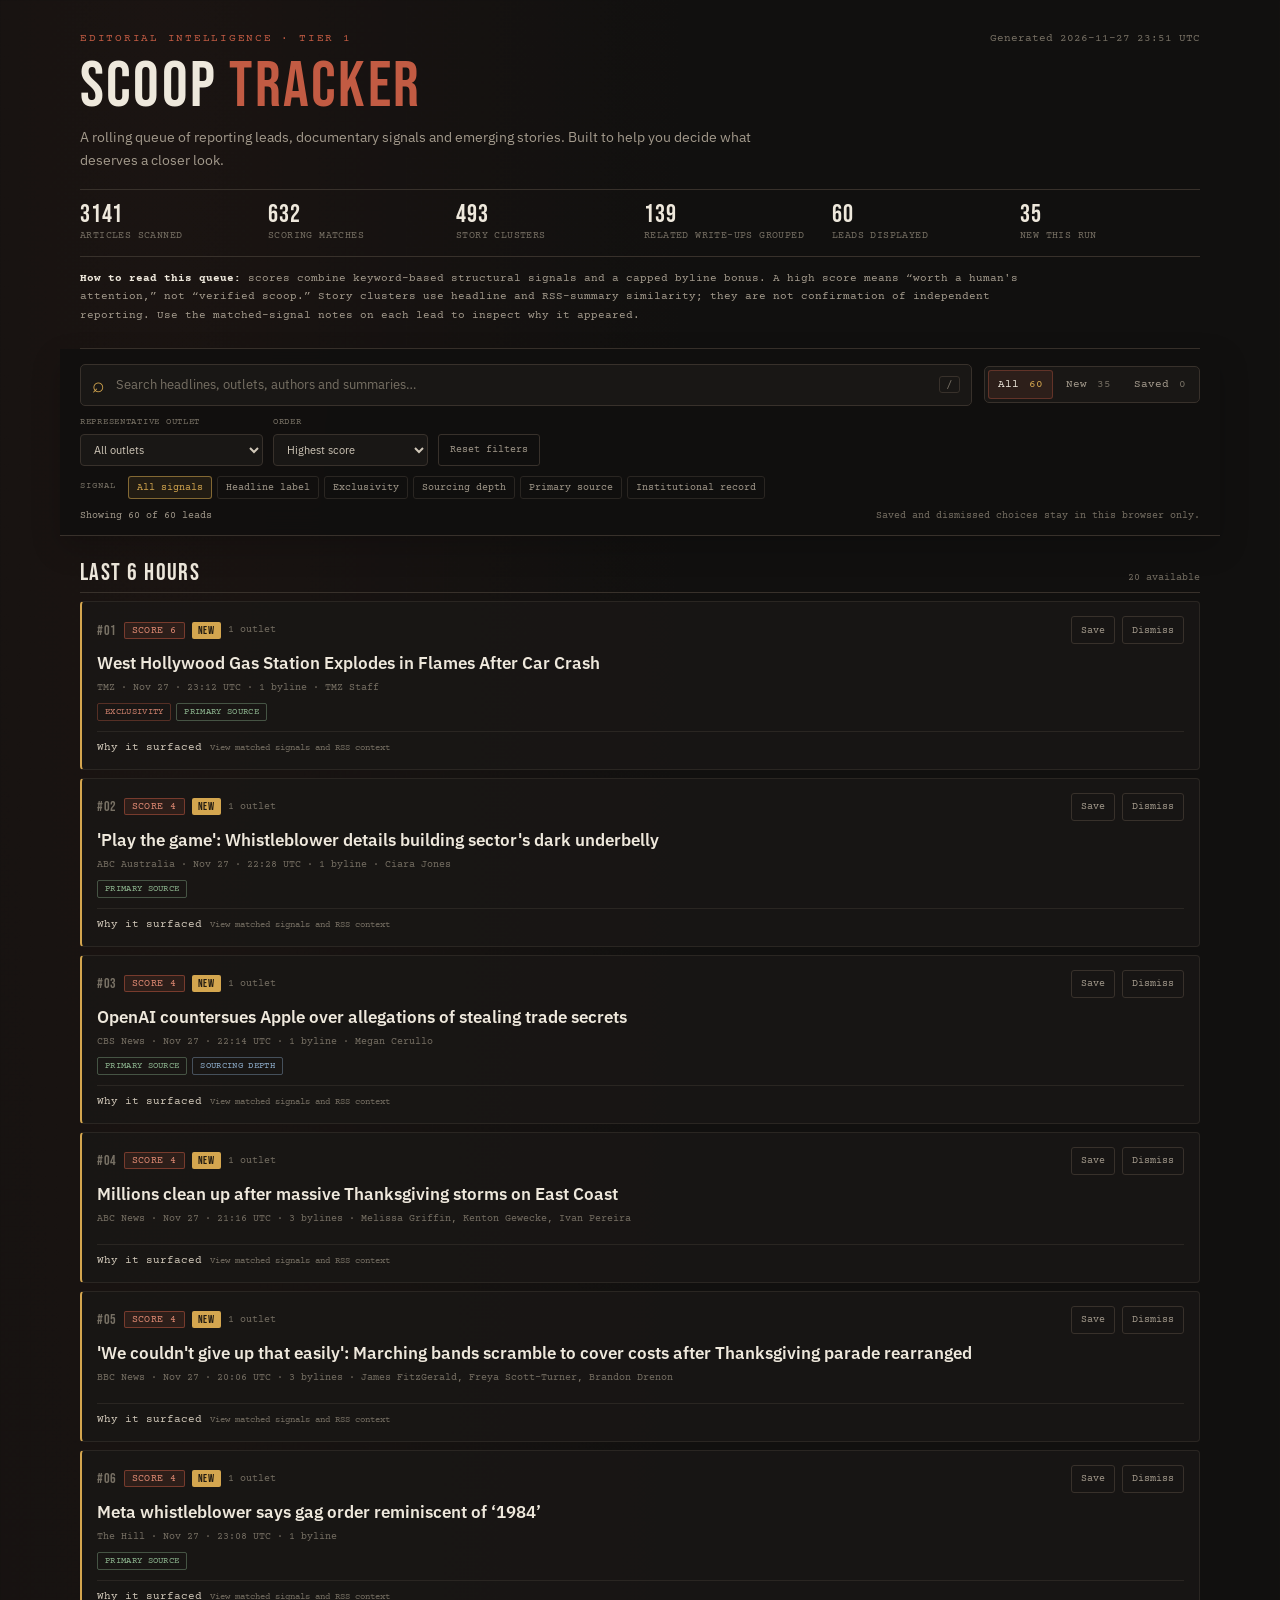
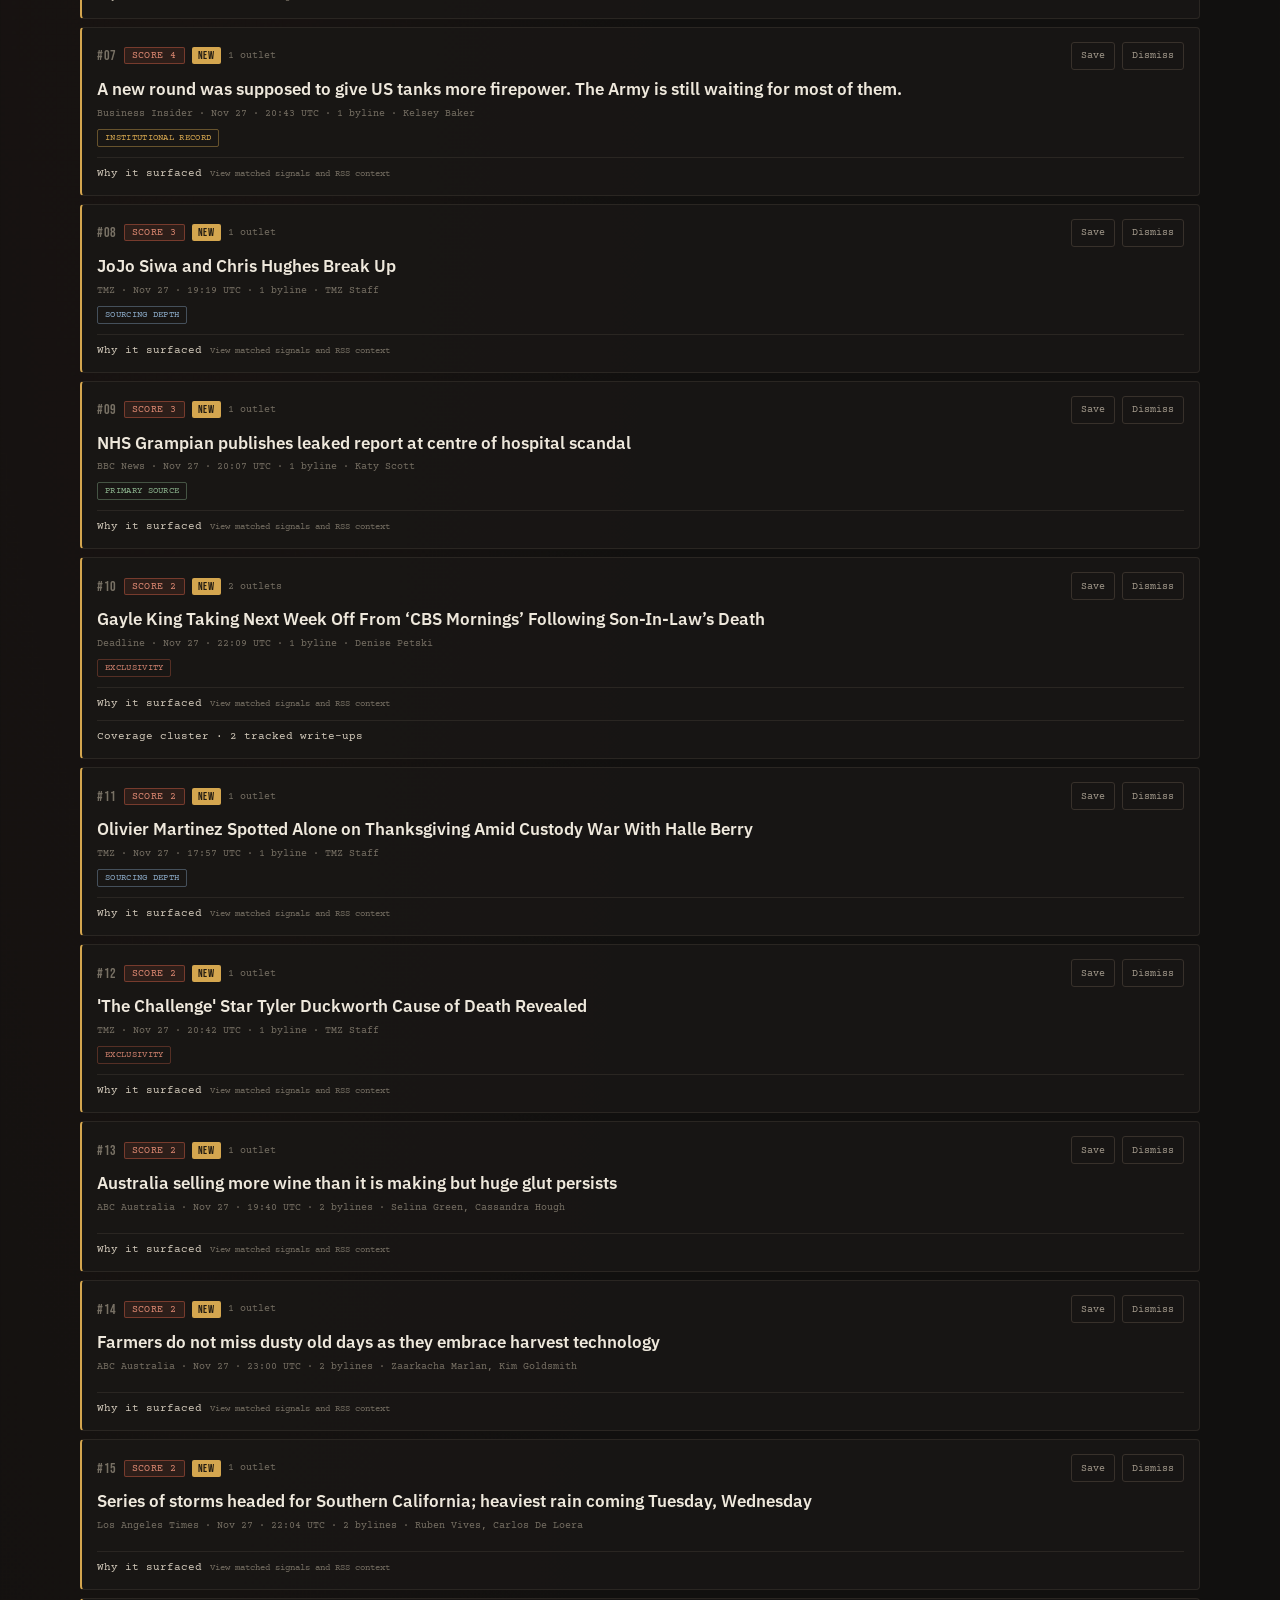
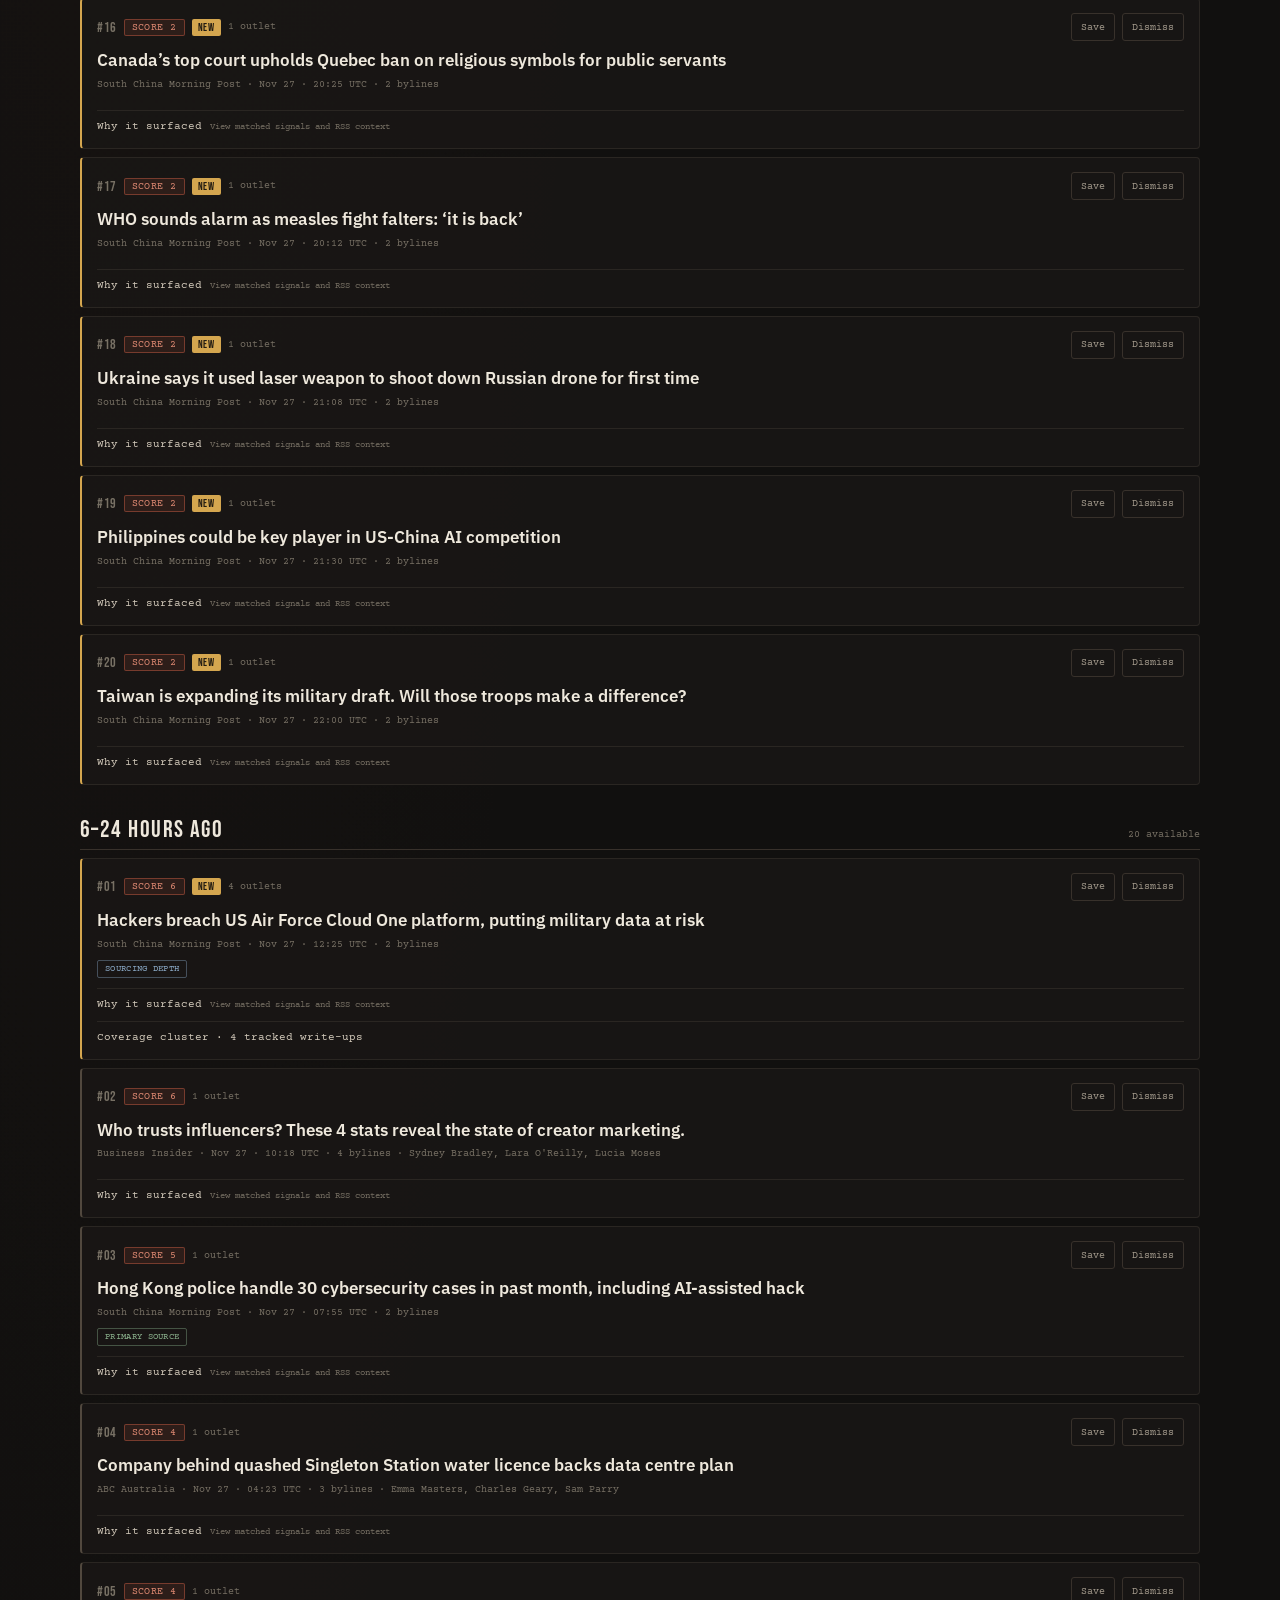
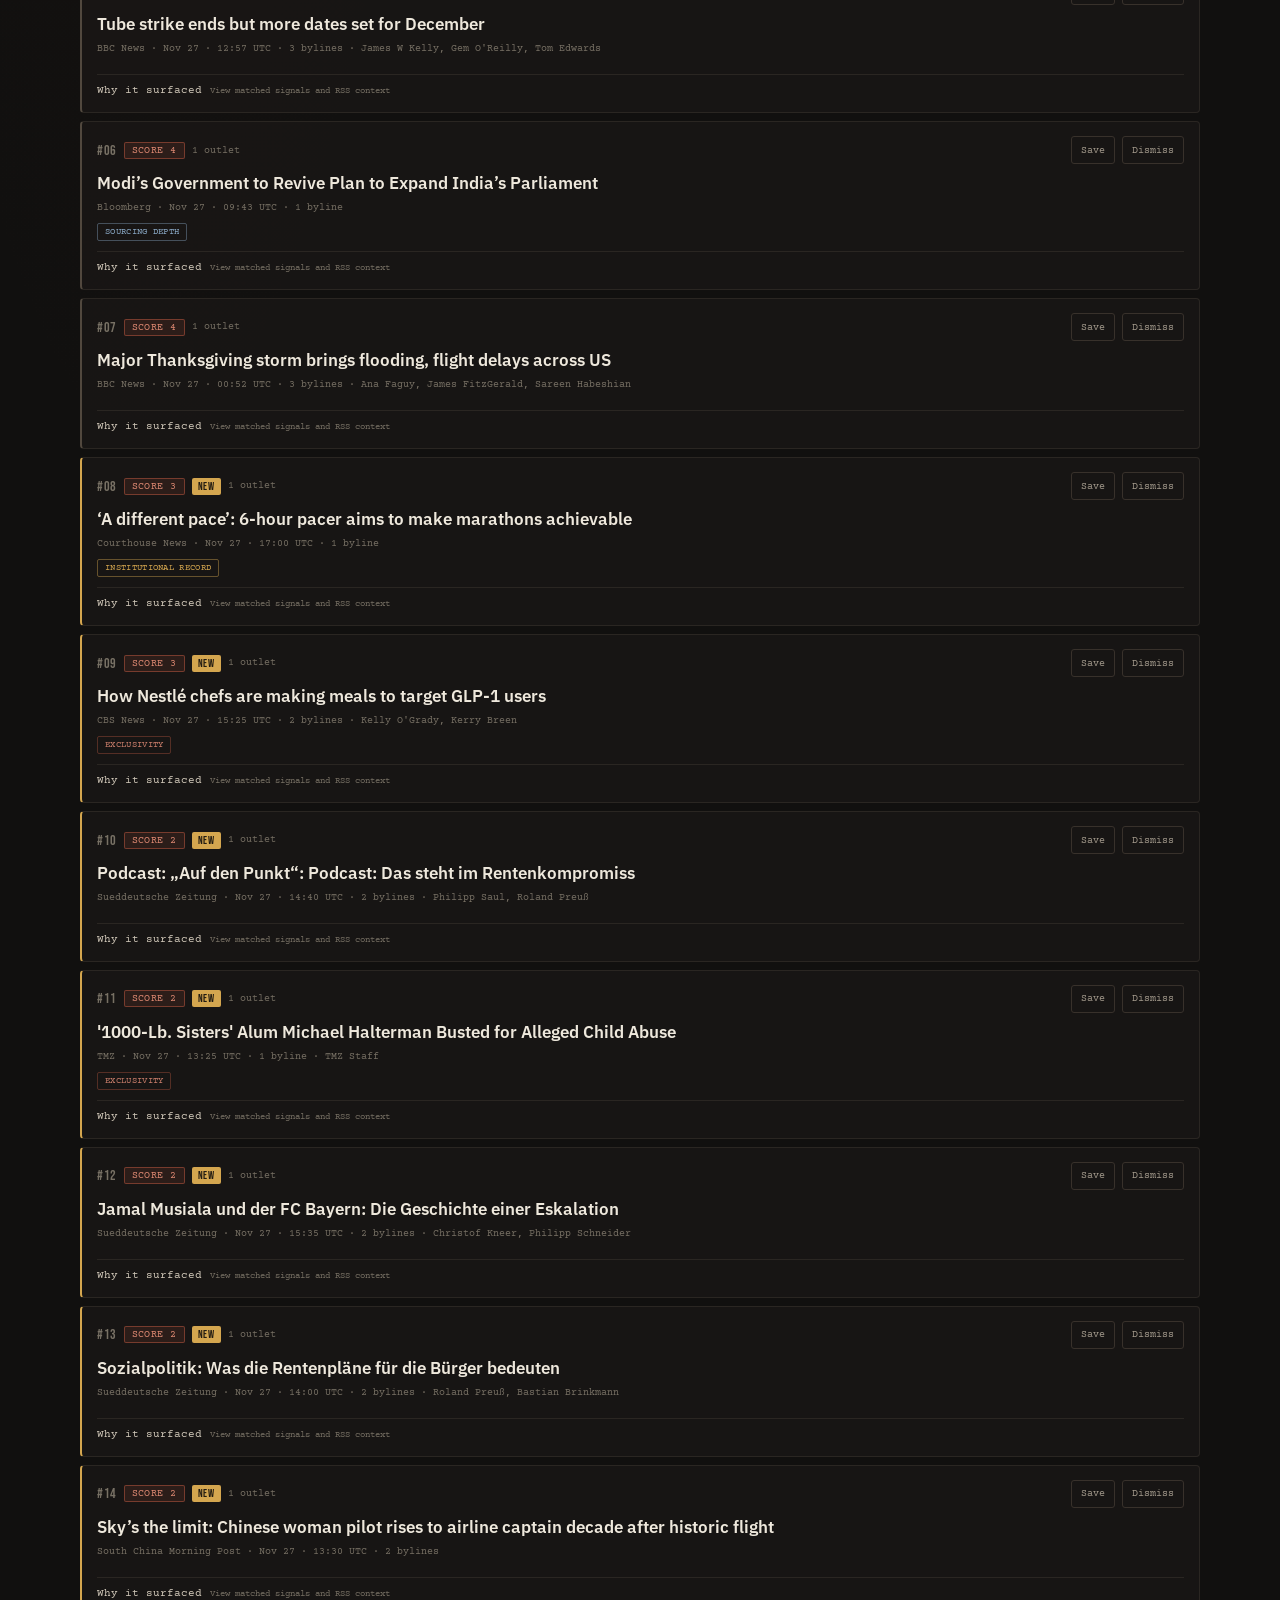
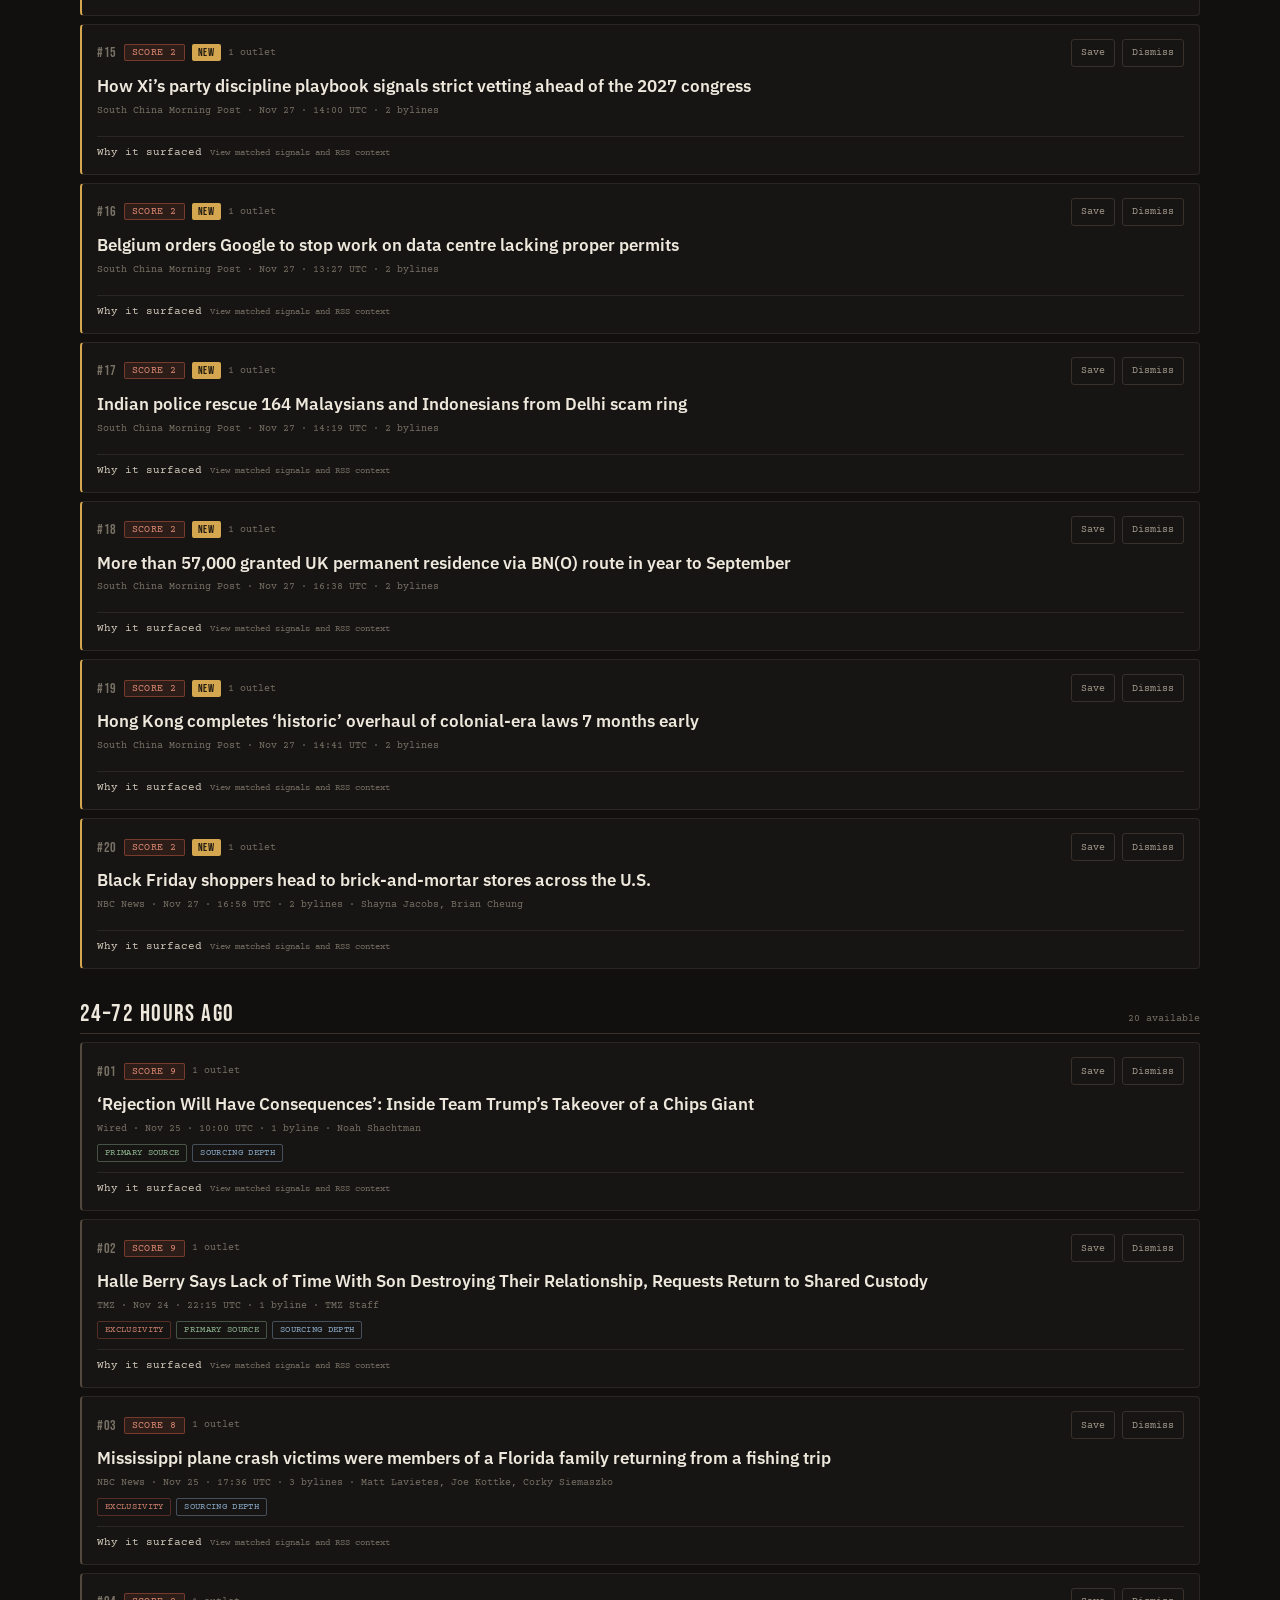
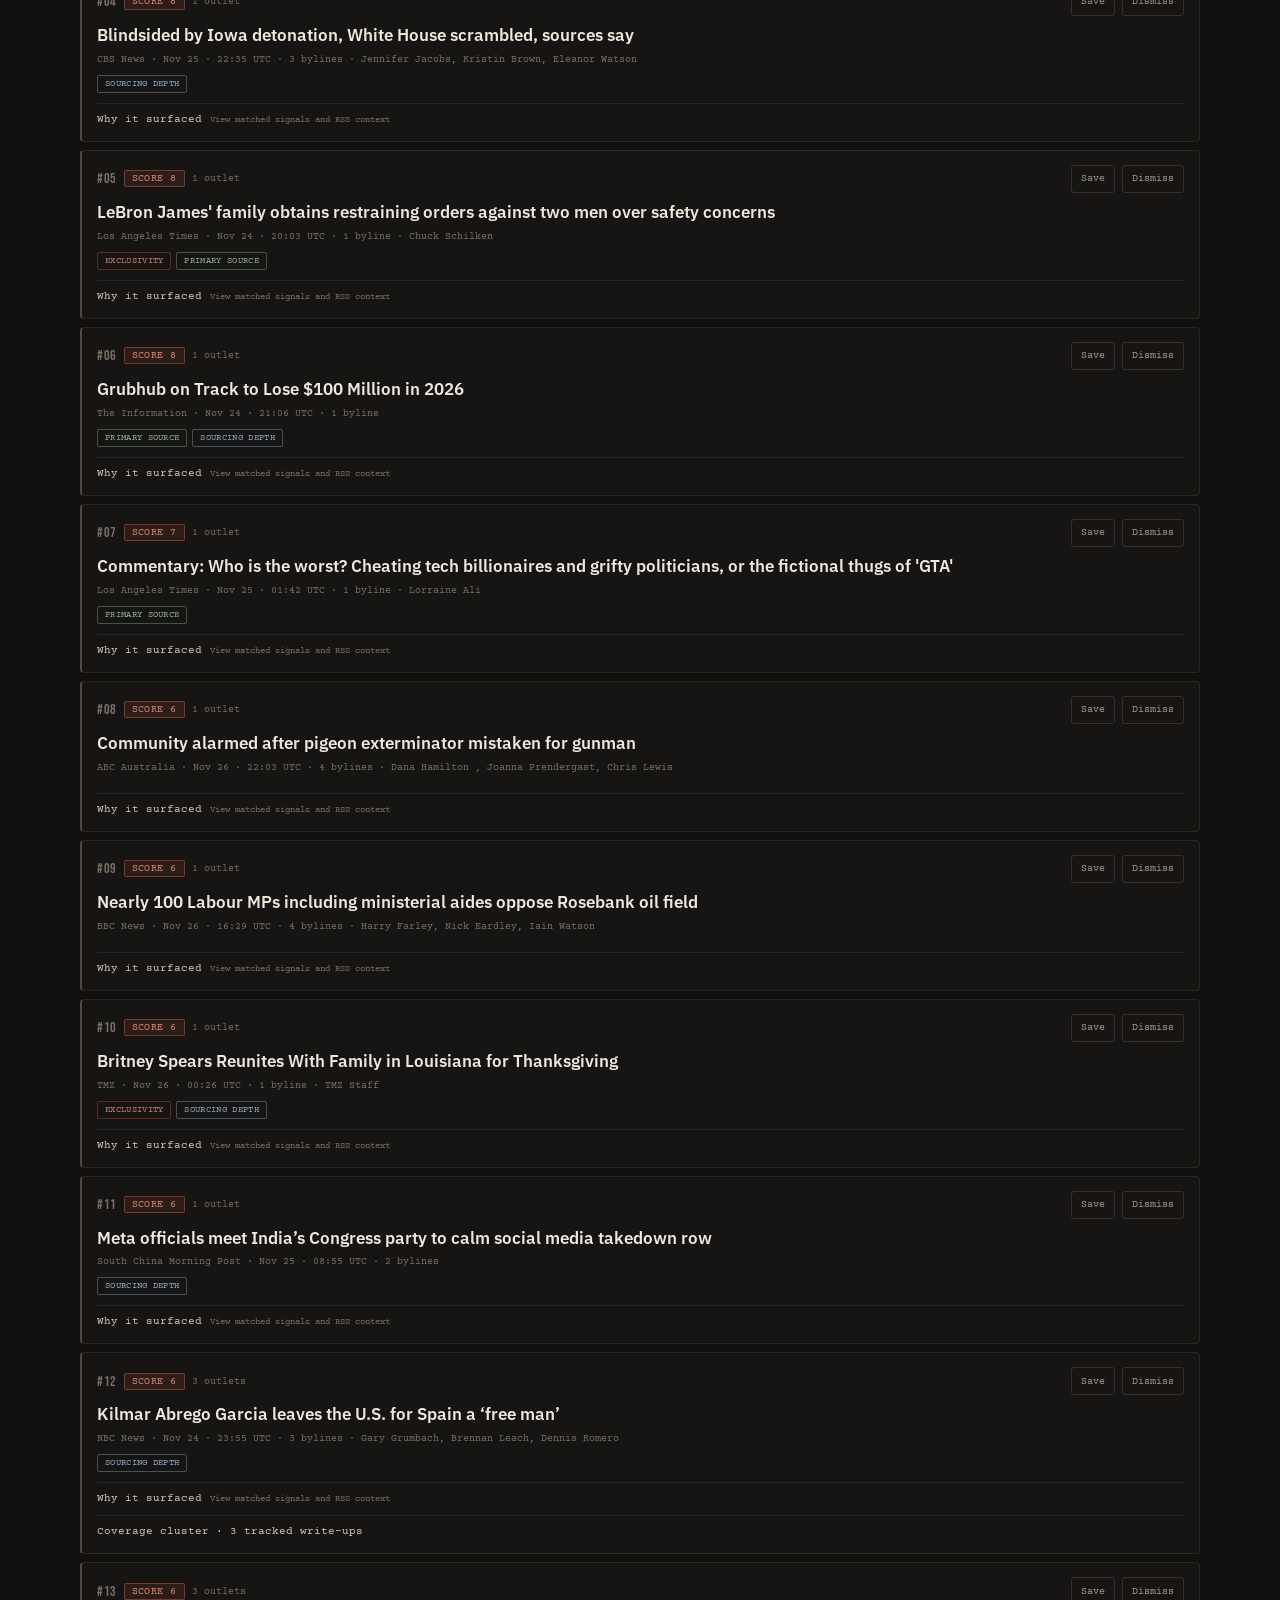
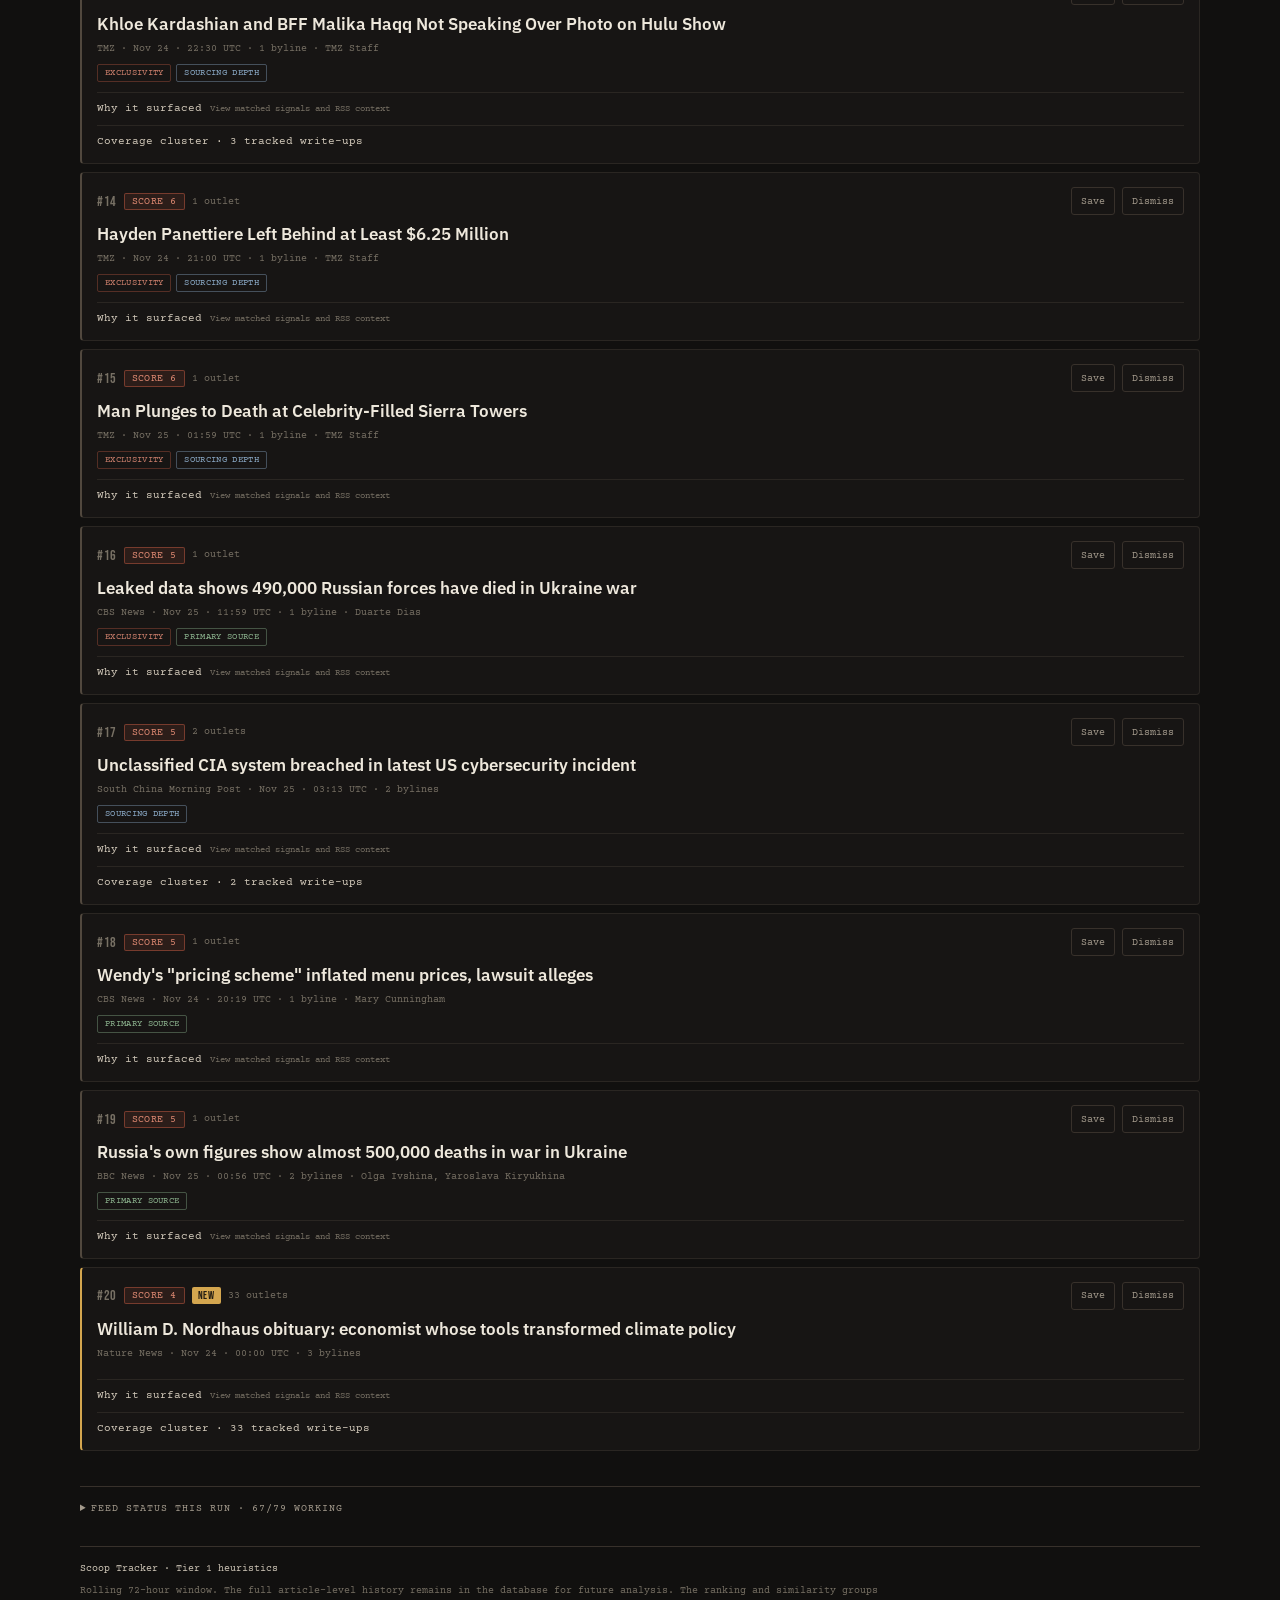
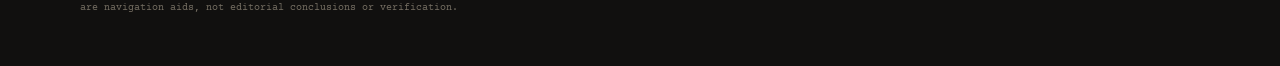
==== commit 32850850: "Scoop tracker run: 2026-11-27 23:51 UTC" ====
--- a/index.html
+++ b/index.html
@@ -16,17 +16,17 @@
   <header class="masthead">
     <div class="masthead-top">
       <span class="eyebrow">Editorial intelligence · Tier 1</span>
-      <span class="generated">Generated 2026-11-27 13:21 UTC</span>
+      <span class="generated">Generated 2026-11-27 23:51 UTC</span>
     </div>
     <h1>SCOOP <span>TRACKER</span></h1>
     <p class="dek">A rolling queue of reporting leads, documentary signals and emerging stories. Built to help you decide what deserves a closer look.</p>
     <div class="stats">
-      <div class="stat"><b>3416</b><span>articles scanned</span></div>
-      <div class="stat"><b>711</b><span>scoring matches</span></div>
-      <div class="stat"><b>548</b><span>story clusters</span></div>
-      <div class="stat"><b>163</b><span>related write-ups grouped</span></div>
+      <div class="stat"><b>3141</b><span>articles scanned</span></div>
+      <div class="stat"><b>632</b><span>scoring matches</span></div>
+      <div class="stat"><b>493</b><span>story clusters</span></div>
+      <div class="stat"><b>139</b><span>related write-ups grouped</span></div>
       <div class="stat"><b>60</b><span>leads displayed</span></div>
-      <div class="stat"><b>31</b><span>new this run</span></div>
+      <div class="stat"><b>35</b><span>new this run</span></div>
     </div>
     <div class="score-legend">
       <strong>How to read this queue:</strong> scores combine keyword-based structural signals and a capped byline bonus.
@@ -45,7 +45,7 @@
       </label>
       <div class="view-switch" role="group" aria-label="Story view">
         <button type="button" class="view-button is-active" data-view="all" aria-pressed="true">All <span data-view-count="all">60</span></button>
-        <button type="button" class="view-button" data-view="new" aria-pressed="false">New <span data-view-count="new">31</span></button>
+        <button type="button" class="view-button" data-view="new" aria-pressed="false">New <span data-view-count="new">35</span></button>
         <button type="button" class="view-button" data-view="saved" aria-pressed="false">Saved <span data-view-count="saved">0</span></button>
         <button type="button" class="view-button" data-view="dismissed" aria-pressed="false">Dismissed <span data-view-count="dismissed">0</span></button>
       </div>
@@ -85,13 +85,13 @@
   <section class="bucket" data-bucket>
     <div class="bucket-heading">
       <h2 class="bucket-title">Last 6 Hours</h2>
-      <span class="bucket-count" data-bucket-count>20 shown · 37 available</span>
+      <span class="bucket-count" data-bucket-count>20 shown · 30 available</span>
     </div>
     <div class="story-list">
         <article class="story-card is-new" data-story-card
-          data-source="South China Morning Post" data-sources="[&quot;South China Morning Post&quot;]"
-          data-tags="sourcing_depth" data-new="true"
-          data-score="6" data-time="1795782316" data-story-urls="[&quot;https://www.scmp.com/news/world/united-states-canada/article/3376087/hackers-breach-us-air-force-cloud-one-platform-putting-military-data-risk&quot;]">
+          data-source="TMZ" data-sources="[&quot;TMZ&quot;]"
+          data-tags="exclusivity primary_source" data-new="true"
+          data-score="6" data-time="1795821165" data-story-urls="[&quot;https://www.tmz.com/2026/11/27/los-angeles-gas-station-explodes/&quot;]">
           <div class="story-topline">
             <div class="story-rankline">
               <span class="rank">#01</span>
@@ -104,90 +104,125 @@
               <button type="button" class="action-button dismiss-button" data-action="dismiss">Dismiss</button>
             </div>
           </div>
-          <a class="story-title" href="https://www.scmp.com/news/world/united-states-canada/article/3376087/hackers-breach-us-air-force-cloud-one-platform-putting-military-data-risk" target="_blank" rel="noopener noreferrer">Hackers breach US Air Force Cloud One platform, putting military data at risk</a>
-          <div class="meta">South China Morning Post · Nov 27 · 12:25 UTC · 2 bylines</div>
-          <div class="tags"><span class="tag tag-sourcing_depth">sourcing depth</span></div>
-          <details class="story-context">
-            <summary>Why it surfaced <span>View matched signals and RSS context</span></summary>
-            <div class="context-body">
-              <div class="context-section">
-                <h3>Matched scoring signals</h3>
-                <ul class="signal-explanations"><li><strong>Sourcing Depth.</strong> The text contains language associated with deeper sourcing, such as people familiar with a matter, anonymous sourcing, documents obtained or reviewed, or a declined request for comment. The match does not establish the source&#x27;s quality.</li><li><strong>Byline credit: +2.</strong> 2 bylines; the bonus is two points per additional byline, capped at six.</li></ul>
-                <p class="score-caution">The displayed score is the sum of matched keyword markers and any byline bonus. Individual marker weights are not stored in the report database, so this explains the category-level matches rather than claiming an exact phrase-by-phrase breakdown.</p>
-              </div>
-              <div class="context-section">
-                <h3>RSS summary</h3>
-                <p class="summary-text">Hackers have breached the US Air Force’s flagship cloud computing platform, three people familiar with the matter said, in a development that could jeopardise a vast swathe of sensitive tactical, personnel and logistics data. The intrusion at Cloud One was discovered within the past month or so during work to upgrade the system, two of the people said, adding that the discovery had led to disruption across the platform. In a statement, the Air Force said it “does not comment on the security...</p>
-              </div>
-            </div>
-          </details>
-          
-        </article>
-        <article class="story-card is-new" data-story-card
-          data-source="Business Insider" data-sources="[&quot;Business Insider&quot;]"
+          <a class="story-title" href="https://www.tmz.com/2026/11/27/los-angeles-gas-station-explodes/" target="_blank" rel="noopener noreferrer">West Hollywood Gas Station Explodes in Flames After Car Crash</a>
+          <div class="meta">TMZ · Nov 27 · 23:12 UTC · 1 byline · TMZ Staff</div>
+          <div class="tags"><span class="tag tag-exclusivity">exclusivity</span><span class="tag tag-primary_source">primary source</span></div>
+          <details class="story-context">
+            <summary>Why it surfaced <span>View matched signals and RSS context</span></summary>
+            <div class="context-body">
+              <div class="context-section">
+                <h3>Matched scoring signals</h3>
+                <ul class="signal-explanations"><li><strong>Exclusivity.</strong> Exclusivity language appears in the headline, RSS summary or extracted article text—for example “exclusive”, “can reveal” or “has obtained”. The wording can be self-asserted.</li><li><strong>Primary Source.</strong> The text references documentary or first-hand material such as court filings, FOIA, leaked material, whistleblowers or regulatory filings. A mention does not mean the underlying record was independently checked.</li><li><strong>Byline credit: +0.</strong> No additional-byline bonus was applied.</li></ul>
+                <p class="score-caution">The displayed score is the sum of matched keyword markers and any byline bonus. Individual marker weights are not stored in the report database, so this explains the category-level matches rather than claiming an exact phrase-by-phrase breakdown.</p>
+              </div>
+              <div class="context-section">
+                <h3>RSS summary</h3>
+                <p class="summary-text">A West Hollywood gas station went up in flames Friday after a driver apparently slammed into a pump ... and video shows the fiery aftermath. According to NBC 4 Los Angeles, first responders rushed to the scene after a car slammed into the pump…</p>
+              </div>
+            </div>
+          </details>
+          
+        </article>
+        <article class="story-card is-new" data-story-card
+          data-source="ABC Australia" data-sources="[&quot;ABC Australia&quot;]"
+          data-tags="primary_source" data-new="true"
+          data-score="4" data-time="1795818525" data-story-urls="[&quot;https://www.abc.net.au/news/2026-11-28/qld-cfmeu-inquiry-whistleblower-dark-secrets/107428420&quot;]">
+          <div class="story-topline">
+            <div class="story-rankline">
+              <span class="rank">#02</span>
+              <span class="score-badge">SCORE 4</span>
+              <span class="badge-new">NEW</span>
+              <span class="cluster-count">1 outlet</span>
+            </div>
+            <div class="story-actions">
+              <button type="button" class="action-button save-button" data-action="save" aria-pressed="false">Save</button>
+              <button type="button" class="action-button dismiss-button" data-action="dismiss">Dismiss</button>
+            </div>
+          </div>
+          <a class="story-title" href="https://www.abc.net.au/news/2026-11-28/qld-cfmeu-inquiry-whistleblower-dark-secrets/107428420" target="_blank" rel="noopener noreferrer">&#x27;Play the game&#x27;: Whistleblower details building sector&#x27;s dark underbelly</a>
+          <div class="meta">ABC Australia · Nov 27 · 22:28 UTC · 1 byline · Ciara Jones</div>
+          <div class="tags"><span class="tag tag-primary_source">primary source</span></div>
+          <details class="story-context">
+            <summary>Why it surfaced <span>View matched signals and RSS context</span></summary>
+            <div class="context-body">
+              <div class="context-section">
+                <h3>Matched scoring signals</h3>
+                <ul class="signal-explanations"><li><strong>Primary Source.</strong> The text references documentary or first-hand material such as court filings, FOIA, leaked material, whistleblowers or regulatory filings. A mention does not mean the underlying record was independently checked.</li><li><strong>Byline credit: +0.</strong> No additional-byline bonus was applied.</li></ul>
+                <p class="score-caution">The displayed score is the sum of matched keyword markers and any byline bonus. Individual marker weights are not stored in the report database, so this explains the category-level matches rather than claiming an exact phrase-by-phrase breakdown.</p>
+              </div>
+              <div class="context-section">
+                <h3>RSS summary</h3>
+                <p class="summary-text">The industry veteran, testifying under the pseudonym Ian Doyle, said businesses considered it &quot;easier&quot; to &quot;go along with&quot; alleged criminal conduct than to &quot;resist it&quot;.</p>
+              </div>
+            </div>
+          </details>
+          
+        </article>
+        <article class="story-card is-new" data-story-card
+          data-source="CBS News" data-sources="[&quot;CBS News&quot;]"
+          data-tags="primary_source sourcing_depth" data-new="true"
+          data-score="4" data-time="1795817683" data-story-urls="[&quot;https://www.cbsnews.com/news/openai-countersues-apple-trade-secrets-lawsuit/&quot;]">
+          <div class="story-topline">
+            <div class="story-rankline">
+              <span class="rank">#03</span>
+              <span class="score-badge">SCORE 4</span>
+              <span class="badge-new">NEW</span>
+              <span class="cluster-count">1 outlet</span>
+            </div>
+            <div class="story-actions">
+              <button type="button" class="action-button save-button" data-action="save" aria-pressed="false">Save</button>
+              <button type="button" class="action-button dismiss-button" data-action="dismiss">Dismiss</button>
+            </div>
+          </div>
+          <a class="story-title" href="https://www.cbsnews.com/news/openai-countersues-apple-trade-secrets-lawsuit/" target="_blank" rel="noopener noreferrer">OpenAI countersues Apple over allegations of stealing trade secrets</a>
+          <div class="meta">CBS News · Nov 27 · 22:14 UTC · 1 byline · Megan  Cerullo</div>
+          <div class="tags"><span class="tag tag-primary_source">primary source</span><span class="tag tag-sourcing_depth">sourcing depth</span></div>
+          <details class="story-context">
+            <summary>Why it surfaced <span>View matched signals and RSS context</span></summary>
+            <div class="context-body">
+              <div class="context-section">
+                <h3>Matched scoring signals</h3>
+                <ul class="signal-explanations"><li><strong>Primary Source.</strong> The text references documentary or first-hand material such as court filings, FOIA, leaked material, whistleblowers or regulatory filings. A mention does not mean the underlying record was independently checked.</li><li><strong>Sourcing Depth.</strong> The text contains language associated with deeper sourcing, such as people familiar with a matter, anonymous sourcing, documents obtained or reviewed, or a declined request for comment. The match does not establish the source&#x27;s quality.</li><li><strong>Byline credit: +0.</strong> No additional-byline bonus was applied.</li></ul>
+                <p class="score-caution">The displayed score is the sum of matched keyword markers and any byline bonus. Individual marker weights are not stored in the report database, so this explains the category-level matches rather than claiming an exact phrase-by-phrase breakdown.</p>
+              </div>
+              <div class="context-section">
+                <h3>RSS summary</h3>
+                <p class="summary-text">OpenAI alleged in a lawsuit Friday that Apple sets up departing employees to be accused of stealing trade secrets.</p>
+              </div>
+            </div>
+          </details>
+          
+        </article>
+        <article class="story-card is-new" data-story-card
+          data-source="ABC News" data-sources="[&quot;ABC News&quot;]"
           data-tags="" data-new="true"
-          data-score="6" data-time="1795774681" data-story-urls="[&quot;https://www.businessinsider.com/survey-stats-reveal-americans-trust-influencer-marketing-content-income-politics-2026-11&quot;]">
-          <div class="story-topline">
-            <div class="story-rankline">
-              <span class="rank">#02</span>
-              <span class="score-badge">SCORE 6</span>
-              <span class="badge-new">NEW</span>
-              <span class="cluster-count">1 outlet</span>
-            </div>
-            <div class="story-actions">
-              <button type="button" class="action-button save-button" data-action="save" aria-pressed="false">Save</button>
-              <button type="button" class="action-button dismiss-button" data-action="dismiss">Dismiss</button>
-            </div>
-          </div>
-          <a class="story-title" href="https://www.businessinsider.com/survey-stats-reveal-americans-trust-influencer-marketing-content-income-politics-2026-11" target="_blank" rel="noopener noreferrer">Who trusts influencers? These 4 stats reveal the state of creator marketing.</a>
-          <div class="meta">Business Insider · Nov 27 · 10:18 UTC · 4 bylines · Sydney Bradley, Lara O&#x27;Reilly, Lucia Moses</div>
-          <div class="tags"></div>
-          <details class="story-context">
-            <summary>Why it surfaced <span>View matched signals and RSS context</span></summary>
-            <div class="context-body">
-              <div class="context-section">
-                <h3>Matched scoring signals</h3>
-                <ul class="signal-explanations"><li><strong>Byline credit: +6.</strong> 4 bylines; the bonus is two points per additional byline, capped at six.</li></ul>
-                <p class="score-caution">The displayed score is the sum of matched keyword markers and any byline bonus. Individual marker weights are not stored in the report database, so this explains the category-level matches rather than claiming an exact phrase-by-phrase breakdown.</p>
-              </div>
-              <div class="context-section">
-                <h3>RSS summary</h3>
-                <p class="summary-text">Advertisers are spending billions on influencers. Here are key stats marketers need to know about Americans&#x27; attitudes toward creators.</p>
-              </div>
-            </div>
-          </details>
-          
-        </article>
-        <article class="story-card is-new" data-story-card
-          data-source="South China Morning Post" data-sources="[&quot;South China Morning Post&quot;]"
-          data-tags="primary_source" data-new="true"
-          data-score="5" data-time="1795766134" data-story-urls="[&quot;https://www.scmp.com/news/hong-kong/law-and-crime/article/3376025/hong-kong-police-handle-30-cybersecurity-cases-past-month-including-ai-assisted-hack&quot;]">
-          <div class="story-topline">
-            <div class="story-rankline">
-              <span class="rank">#03</span>
-              <span class="score-badge">SCORE 5</span>
-              <span class="badge-new">NEW</span>
-              <span class="cluster-count">1 outlet</span>
-            </div>
-            <div class="story-actions">
-              <button type="button" class="action-button save-button" data-action="save" aria-pressed="false">Save</button>
-              <button type="button" class="action-button dismiss-button" data-action="dismiss">Dismiss</button>
-            </div>
-          </div>
-          <a class="story-title" href="https://www.scmp.com/news/hong-kong/law-and-crime/article/3376025/hong-kong-police-handle-30-cybersecurity-cases-past-month-including-ai-assisted-hack" target="_blank" rel="noopener noreferrer">Hong Kong police handle 30 cybersecurity cases in past month, including AI-assisted hack</a>
-          <div class="meta">South China Morning Post · Nov 27 · 07:55 UTC · 2 bylines</div>
-          <div class="tags"><span class="tag tag-primary_source">primary source</span></div>
-          <details class="story-context">
-            <summary>Why it surfaced <span>View matched signals and RSS context</span></summary>
-            <div class="context-body">
-              <div class="context-section">
-                <h3>Matched scoring signals</h3>
-                <ul class="signal-explanations"><li><strong>Primary Source.</strong> The text references documentary or first-hand material such as court filings, FOIA, leaked material, whistleblowers or regulatory filings. A mention does not mean the underlying record was independently checked.</li><li><strong>Byline credit: +2.</strong> 2 bylines; the bonus is two points per additional byline, capped at six.</li></ul>
-                <p class="score-caution">The displayed score is the sum of matched keyword markers and any byline bonus. Individual marker weights are not stored in the report database, so this explains the category-level matches rather than claiming an exact phrase-by-phrase breakdown.</p>
-              </div>
-              <div class="context-section">
-                <h3>RSS summary</h3>
-                <p class="summary-text">Hong Kong police have handled 30 cybersecurity incidents over the past month, with loopholes in communication mechanisms between software components accounting for a third of the cases. Superintendent Rachel Hui Yee-wai of the cybersecurity and technology crime bureau said her bureau had also handled a cybersecurity incident involving a local retail chain this month. In that case, an application programming interface (API) loophole caused over a million customers’ data to be leaked over a few...</p>
+          data-score="4" data-time="1795814215" data-story-urls="[&quot;https://abcnews.com/US/millions-clean-after-massive-thanksgiving-storms-flood-streets/story?id=138484179&quot;]">
+          <div class="story-topline">
+            <div class="story-rankline">
+              <span class="rank">#04</span>
+              <span class="score-badge">SCORE 4</span>
+              <span class="badge-new">NEW</span>
+              <span class="cluster-count">1 outlet</span>
+            </div>
+            <div class="story-actions">
+              <button type="button" class="action-button save-button" data-action="save" aria-pressed="false">Save</button>
+              <button type="button" class="action-button dismiss-button" data-action="dismiss">Dismiss</button>
+            </div>
+          </div>
+          <a class="story-title" href="https://abcnews.com/US/millions-clean-after-massive-thanksgiving-storms-flood-streets/story?id=138484179" target="_blank" rel="noopener noreferrer">Millions clean up after massive Thanksgiving storms on East Coast</a>
+          <div class="meta">ABC News · Nov 27 · 21:16 UTC · 3 bylines · Melissa Griffin, Kenton Gewecke, Ivan Pereira</div>
+          <div class="tags"></div>
+          <details class="story-context">
+            <summary>Why it surfaced <span>View matched signals and RSS context</span></summary>
+            <div class="context-body">
+              <div class="context-section">
+                <h3>Matched scoring signals</h3>
+                <ul class="signal-explanations"><li><strong>Byline credit: +4.</strong> 3 bylines; the bonus is two points per additional byline, capped at six.</li></ul>
+                <p class="score-caution">The displayed score is the sum of matched keyword markers and any byline bonus. Individual marker weights are not stored in the report database, so this explains the category-level matches rather than claiming an exact phrase-by-phrase breakdown.</p>
+              </div>
+              <div class="context-section">
+                <h3>RSS summary</h3>
+                <p class="summary-text">The East Coast is recovering from the massive Thanksgiving Day storms that flooded streets, toppled trees and left tens of thousands of homes without power.</p>
               </div>
             </div>
           </details>
@@ -196,42 +231,7 @@
         <article class="story-card is-new" data-story-card
           data-source="BBC News" data-sources="[&quot;BBC News&quot;]"
           data-tags="" data-new="true"
-          data-score="4" data-time="1795784260" data-story-urls="[&quot;https://www.bbc.co.uk/news/articles/cq4gnzx2wdm0o?at_medium=RSS&amp;at_campaign=rss&quot;]">
-          <div class="story-topline">
-            <div class="story-rankline">
-              <span class="rank">#04</span>
-              <span class="score-badge">SCORE 4</span>
-              <span class="badge-new">NEW</span>
-              <span class="cluster-count">1 outlet</span>
-            </div>
-            <div class="story-actions">
-              <button type="button" class="action-button save-button" data-action="save" aria-pressed="false">Save</button>
-              <button type="button" class="action-button dismiss-button" data-action="dismiss">Dismiss</button>
-            </div>
-          </div>
-          <a class="story-title" href="https://www.bbc.co.uk/news/articles/cq4gnzx2wdm0o?at_medium=RSS&amp;at_campaign=rss" target="_blank" rel="noopener noreferrer">Tube strike ends but more dates set for December</a>
-          <div class="meta">BBC News · Nov 27 · 12:57 UTC · 3 bylines · James W Kelly, Gem O&#x27;Reilly, Tom Edwards</div>
-          <div class="tags"></div>
-          <details class="story-context">
-            <summary>Why it surfaced <span>View matched signals and RSS context</span></summary>
-            <div class="context-body">
-              <div class="context-section">
-                <h3>Matched scoring signals</h3>
-                <ul class="signal-explanations"><li><strong>Byline credit: +4.</strong> 3 bylines; the bonus is two points per additional byline, capped at six.</li></ul>
-                <p class="score-caution">The displayed score is the sum of matched keyword markers and any byline bonus. Individual marker weights are not stored in the report database, so this explains the category-level matches rather than claiming an exact phrase-by-phrase breakdown.</p>
-              </div>
-              <div class="context-section">
-                <h3>RSS summary</h3>
-                <p class="summary-text">More industrial action by the RMT is planned for December, January and February.</p>
-              </div>
-            </div>
-          </details>
-          
-        </article>
-        <article class="story-card is-new" data-story-card
-          data-source="Bloomberg" data-sources="[&quot;Bloomberg&quot;]"
-          data-tags="sourcing_depth" data-new="true"
-          data-score="4" data-time="1795772610" data-story-urls="[&quot;https://www.bloomberg.com/news/articles/2026-11-27/modi-s-government-to-revive-plan-to-expand-india-s-parliament&quot;]">
+          data-score="4" data-time="1795809991" data-story-urls="[&quot;https://www.bbc.co.uk/news/articles/ckd71ypy9e8eo?at_medium=RSS&amp;at_campaign=rss&quot;]">
           <div class="story-topline">
             <div class="story-rankline">
               <span class="rank">#05</span>
@@ -244,8 +244,113 @@
               <button type="button" class="action-button dismiss-button" data-action="dismiss">Dismiss</button>
             </div>
           </div>
-          <a class="story-title" href="https://www.bloomberg.com/news/articles/2026-11-27/modi-s-government-to-revive-plan-to-expand-india-s-parliament" target="_blank" rel="noopener noreferrer">Modi’s Government to Revive Plan to Expand India’s Parliament</a>
-          <div class="meta">Bloomberg · Nov 27 · 09:43 UTC · 1 byline</div>
+          <a class="story-title" href="https://www.bbc.co.uk/news/articles/ckd71ypy9e8eo?at_medium=RSS&amp;at_campaign=rss" target="_blank" rel="noopener noreferrer">&#x27;We couldn&#x27;t give up that easily&#x27;: Marching bands scramble to cover costs after Thanksgiving parade rearranged</a>
+          <div class="meta">BBC News · Nov 27 · 20:06 UTC · 3 bylines · James FitzGerald, Freya Scott-Turner, Brandon Drenon</div>
+          <div class="tags"></div>
+          <details class="story-context">
+            <summary>Why it surfaced <span>View matched signals and RSS context</span></summary>
+            <div class="context-body">
+              <div class="context-section">
+                <h3>Matched scoring signals</h3>
+                <ul class="signal-explanations"><li><strong>Byline credit: +4.</strong> 3 bylines; the bonus is two points per additional byline, capped at six.</li></ul>
+                <p class="score-caution">The displayed score is the sum of matched keyword markers and any byline bonus. Individual marker weights are not stored in the report database, so this explains the category-level matches rather than claiming an exact phrase-by-phrase breakdown.</p>
+              </div>
+              <div class="context-section">
+                <h3>RSS summary</h3>
+                <p class="summary-text">Stormy weather in New York City prompted organisers to push back the Macy&#x27;s parade by two days - leaving some musicians stuck.</p>
+              </div>
+            </div>
+          </details>
+          
+        </article>
+        <article class="story-card is-new" data-story-card
+          data-source="The Hill" data-sources="[&quot;The Hill&quot;]"
+          data-tags="primary_source" data-new="true"
+          data-score="4" data-time="1795820884" data-story-urls="[&quot;https://thehill.com/policy/technology/6245761-sarah-wynn-williams-meta-gag-order/&quot;]">
+          <div class="story-topline">
+            <div class="story-rankline">
+              <span class="rank">#06</span>
+              <span class="score-badge">SCORE 4</span>
+              <span class="badge-new">NEW</span>
+              <span class="cluster-count">1 outlet</span>
+            </div>
+            <div class="story-actions">
+              <button type="button" class="action-button save-button" data-action="save" aria-pressed="false">Save</button>
+              <button type="button" class="action-button dismiss-button" data-action="dismiss">Dismiss</button>
+            </div>
+          </div>
+          <a class="story-title" href="https://thehill.com/policy/technology/6245761-sarah-wynn-williams-meta-gag-order/" target="_blank" rel="noopener noreferrer">Meta whistleblower says gag order reminiscent of ‘1984’</a>
+          <div class="meta">The Hill · Nov 27 · 23:08 UTC · 1 byline</div>
+          <div class="tags"><span class="tag tag-primary_source">primary source</span></div>
+          <details class="story-context">
+            <summary>Why it surfaced <span>View matched signals and RSS context</span></summary>
+            <div class="context-body">
+              <div class="context-section">
+                <h3>Matched scoring signals</h3>
+                <ul class="signal-explanations"><li><strong>Primary Source.</strong> The text references documentary or first-hand material such as court filings, FOIA, leaked material, whistleblowers or regulatory filings. A mention does not mean the underlying record was independently checked.</li><li><strong>Byline credit: +0.</strong> No additional-byline bonus was applied.</li></ul>
+                <p class="score-caution">The displayed score is the sum of matched keyword markers and any byline bonus. Individual marker weights are not stored in the report database, so this explains the category-level matches rather than claiming an exact phrase-by-phrase breakdown.</p>
+              </div>
+              <div class="context-section">
+                <h3>RSS summary</h3>
+                <p class="summary-text">Sarah Wynn-Williams, a former Facebook employee whose book warned about the company’s power, said a gag order preventing her from speaking about the tech giant was akin to the reality in George Orwell’s “1984” novel. “Control what people are allowed to remember or what they are allowed to know, and you control what they are…</p>
+              </div>
+            </div>
+          </details>
+          
+        </article>
+        <article class="story-card is-new" data-story-card
+          data-source="Business Insider" data-sources="[&quot;Business Insider&quot;]"
+          data-tags="institutional_record" data-new="true"
+          data-score="4" data-time="1795812224" data-story-urls="[&quot;https://www.businessinsider.com/army-abrams-tank-ammunition-delays-northrop-2026-11&quot;]">
+          <div class="story-topline">
+            <div class="story-rankline">
+              <span class="rank">#07</span>
+              <span class="score-badge">SCORE 4</span>
+              <span class="badge-new">NEW</span>
+              <span class="cluster-count">1 outlet</span>
+            </div>
+            <div class="story-actions">
+              <button type="button" class="action-button save-button" data-action="save" aria-pressed="false">Save</button>
+              <button type="button" class="action-button dismiss-button" data-action="dismiss">Dismiss</button>
+            </div>
+          </div>
+          <a class="story-title" href="https://www.businessinsider.com/army-abrams-tank-ammunition-delays-northrop-2026-11" target="_blank" rel="noopener noreferrer">A new round was supposed to give US tanks more firepower. The Army is still waiting for most of them.</a>
+          <div class="meta">Business Insider · Nov 27 · 20:43 UTC · 1 byline · Kelsey Baker</div>
+          <div class="tags"><span class="tag tag-institutional_record">institutional record</span></div>
+          <details class="story-context">
+            <summary>Why it surfaced <span>View matched signals and RSS context</span></summary>
+            <div class="context-body">
+              <div class="context-section">
+                <h3>Matched scoring signals</h3>
+                <ul class="signal-explanations"><li><strong>Institutional Record.</strong> The text references a named institutional record or report, such as SEC, DOJ, NTSB, FDA, PACER or an inspector-general report. The match does not verify the record.</li><li><strong>Byline credit: +0.</strong> No additional-byline bonus was applied.</li></ul>
+                <p class="score-caution">The displayed score is the sum of matched keyword markers and any byline bonus. Individual marker weights are not stored in the report database, so this explains the category-level matches rather than claiming an exact phrase-by-phrase breakdown.</p>
+              </div>
+              <div class="context-section">
+                <h3>RSS summary</h3>
+                <p class="summary-text">The Army received just 180 of nearly 12,000 new tank rounds due by July, as production problems delayed the ammunition for years.</p>
+              </div>
+            </div>
+          </details>
+          
+        </article>
+        <article class="story-card is-new" data-story-card
+          data-source="TMZ" data-sources="[&quot;TMZ&quot;]"
+          data-tags="sourcing_depth" data-new="true"
+          data-score="3" data-time="1795807199" data-story-urls="[&quot;https://www.tmz.com/2026/11/27/jojo-siwa-and-chris-hughes-split/&quot;]">
+          <div class="story-topline">
+            <div class="story-rankline">
+              <span class="rank">#08</span>
+              <span class="score-badge">SCORE 3</span>
+              <span class="badge-new">NEW</span>
+              <span class="cluster-count">1 outlet</span>
+            </div>
+            <div class="story-actions">
+              <button type="button" class="action-button save-button" data-action="save" aria-pressed="false">Save</button>
+              <button type="button" class="action-button dismiss-button" data-action="dismiss">Dismiss</button>
+            </div>
+          </div>
+          <a class="story-title" href="https://www.tmz.com/2026/11/27/jojo-siwa-and-chris-hughes-split/" target="_blank" rel="noopener noreferrer">JoJo Siwa and Chris Hughes Break Up</a>
+          <div class="meta">TMZ · Nov 27 · 19:19 UTC · 1 byline · TMZ Staff</div>
           <div class="tags"><span class="tag tag-sourcing_depth">sourcing depth</span></div>
           <details class="story-context">
             <summary>Why it surfaced <span>View matched signals and RSS context</span></summary>
@@ -257,19 +362,164 @@
               </div>
               <div class="context-section">
                 <h3>RSS summary</h3>
-                <p class="summary-text">Prime Minister Narendra Modi’s administration is reviving an ambitious plan to expand the size of India’s parliament, people familiar with the matter said, after an earlier attempt was defeated when opposition parties joined forces against it.</p>
-              </div>
-            </div>
-          </details>
-          
-        </article>
-        <article class="story-card is-new" data-story-card
-          data-source="MarketWatch" data-sources="[&quot;MarketWatch&quot;]"
+                <p class="summary-text">JoJo Siwa and Chris Hughes survived &#x27;Celebrity Big Brother&#x27; ... but their relationship isn&#x27;t going to survive the long run -- because TMZ has confirmed they&#x27;ve gone their separate ways. People first reported the news of the split ... citing a…</p>
+              </div>
+            </div>
+          </details>
+          
+        </article>
+        <article class="story-card is-new" data-story-card
+          data-source="BBC News" data-sources="[&quot;BBC News&quot;]"
+          data-tags="primary_source" data-new="true"
+          data-score="3" data-time="1795810065" data-story-urls="[&quot;https://www.bbc.co.uk/news/articles/cq36gjdkdn2xo?at_medium=RSS&amp;at_campaign=rss&quot;]">
+          <div class="story-topline">
+            <div class="story-rankline">
+              <span class="rank">#09</span>
+              <span class="score-badge">SCORE 3</span>
+              <span class="badge-new">NEW</span>
+              <span class="cluster-count">1 outlet</span>
+            </div>
+            <div class="story-actions">
+              <button type="button" class="action-button save-button" data-action="save" aria-pressed="false">Save</button>
+              <button type="button" class="action-button dismiss-button" data-action="dismiss">Dismiss</button>
+            </div>
+          </div>
+          <a class="story-title" href="https://www.bbc.co.uk/news/articles/cq36gjdkdn2xo?at_medium=RSS&amp;at_campaign=rss" target="_blank" rel="noopener noreferrer">NHS Grampian publishes leaked report at centre of hospital scandal</a>
+          <div class="meta">BBC News · Nov 27 · 20:07 UTC · 1 byline · Katy Scott</div>
+          <div class="tags"><span class="tag tag-primary_source">primary source</span></div>
+          <details class="story-context">
+            <summary>Why it surfaced <span>View matched signals and RSS context</span></summary>
+            <div class="context-body">
+              <div class="context-section">
+                <h3>Matched scoring signals</h3>
+                <ul class="signal-explanations"><li><strong>Primary Source.</strong> The text references documentary or first-hand material such as court filings, FOIA, leaked material, whistleblowers or regulatory filings. A mention does not mean the underlying record was independently checked.</li><li><strong>Byline credit: +0.</strong> No additional-byline bonus was applied.</li></ul>
+                <p class="score-caution">The displayed score is the sum of matched keyword markers and any byline bonus. Individual marker weights are not stored in the report database, so this explains the category-level matches rather than claiming an exact phrase-by-phrase breakdown.</p>
+              </div>
+              <div class="context-section">
+                <h3>RSS summary</h3>
+                <p class="summary-text">The report was leaked last week by a surgeon who called for NHS Grampian to face a corporate homicide investigation.</p>
+              </div>
+            </div>
+          </details>
+          
+        </article>
+        <article class="story-card is-new" data-story-card
+          data-source="Deadline" data-sources="[&quot;Deadline&quot;, &quot;Variety&quot;]"
+          data-tags="exclusivity" data-new="true"
+          data-score="2" data-time="1795817355" data-story-urls="[&quot;https://deadline.com/2026/11/gayle-king-cbs-mornings-absent-week-son-in-laws-death-1237234404/&quot;, &quot;https://variety.com/2026/tv/news/gayle-king-son-in-law-virgil-miller-dead-1236959774/&quot;]">
+          <div class="story-topline">
+            <div class="story-rankline">
+              <span class="rank">#10</span>
+              <span class="score-badge">SCORE 2</span>
+              <span class="badge-new">NEW</span>
+              <span class="cluster-count">2 outlets</span>
+            </div>
+            <div class="story-actions">
+              <button type="button" class="action-button save-button" data-action="save" aria-pressed="false">Save</button>
+              <button type="button" class="action-button dismiss-button" data-action="dismiss">Dismiss</button>
+            </div>
+          </div>
+          <a class="story-title" href="https://deadline.com/2026/11/gayle-king-cbs-mornings-absent-week-son-in-laws-death-1237234404/" target="_blank" rel="noopener noreferrer">Gayle King Taking Next Week Off From ‘CBS Mornings’ Following Son-In-Law’s Death</a>
+          <div class="meta">Deadline · Nov 27 · 22:09 UTC · 1 byline · Denise Petski</div>
+          <div class="tags"><span class="tag tag-exclusivity">exclusivity</span></div>
+          <details class="story-context">
+            <summary>Why it surfaced <span>View matched signals and RSS context</span></summary>
+            <div class="context-body">
+              <div class="context-section">
+                <h3>Matched scoring signals</h3>
+                <ul class="signal-explanations"><li><strong>Exclusivity.</strong> Exclusivity language appears in the headline, RSS summary or extracted article text—for example “exclusive”, “can reveal” or “has obtained”. The wording can be self-asserted.</li><li><strong>Byline credit: +0.</strong> No additional-byline bonus was applied.</li></ul>
+                <p class="score-caution">The displayed score is the sum of matched keyword markers and any byline bonus. Individual marker weights are not stored in the report database, so this explains the category-level matches rather than claiming an exact phrase-by-phrase breakdown.</p>
+              </div>
+              <div class="context-section">
+                <h3>RSS summary</h3>
+                <p class="summary-text">Gayle King will be absent from CBS Mornings for one week beginning Monday, November 30, following the death of her son-in-law, Virgil Miller, over the Thanksgiving holiday. CBS Mornings executive producer Jon Tower revealed the sad news about Miller’s death Friday in a memo to staff, which was obtained by People. “Mornings Family – I’m […]</p>
+              </div>
+            </div>
+          </details>
+          
+          <details class="coverage-details">
+            <summary>Coverage cluster · 2 tracked write-ups</summary>
+            <p class="cluster-caveat">Grouped automatically by similarity between headlines and RSS summaries. This is a research aid, not confirmation that these outlets independently verified the story.</p>
+            <ul class="coverage-list"><li><a href="https://deadline.com/2026/11/gayle-king-cbs-mornings-absent-week-son-in-laws-death-1237234404/" target="_blank" rel="noopener noreferrer">Deadline</a><span>Gayle King Taking Next Week Off From ‘CBS Mornings’ Following Son-In-Law’s Death</span></li><li><a href="https://variety.com/2026/tv/news/gayle-king-son-in-law-virgil-miller-dead-1236959774/" target="_blank" rel="noopener noreferrer">Variety</a><span>Gayle King’s Son-in-Law Virgil Miller Dies at 45</span></li></ul>
+          </details>
+        </article>
+        <article class="story-card is-new" data-story-card
+          data-source="TMZ" data-sources="[&quot;TMZ&quot;]"
+          data-tags="sourcing_depth" data-new="true"
+          data-score="2" data-time="1795802240" data-story-urls="[&quot;https://www.tmz.com/2026/11/27/halle-berry-ex-olivier-martinez-alone-on-thanksgiving/&quot;]">
+          <div class="story-topline">
+            <div class="story-rankline">
+              <span class="rank">#11</span>
+              <span class="score-badge">SCORE 2</span>
+              <span class="badge-new">NEW</span>
+              <span class="cluster-count">1 outlet</span>
+            </div>
+            <div class="story-actions">
+              <button type="button" class="action-button save-button" data-action="save" aria-pressed="false">Save</button>
+              <button type="button" class="action-button dismiss-button" data-action="dismiss">Dismiss</button>
+            </div>
+          </div>
+          <a class="story-title" href="https://www.tmz.com/2026/11/27/halle-berry-ex-olivier-martinez-alone-on-thanksgiving/" target="_blank" rel="noopener noreferrer">Olivier Martinez Spotted Alone on Thanksgiving Amid Custody War With Halle Berry</a>
+          <div class="meta">TMZ · Nov 27 · 17:57 UTC · 1 byline · TMZ Staff</div>
+          <div class="tags"><span class="tag tag-sourcing_depth">sourcing depth</span></div>
+          <details class="story-context">
+            <summary>Why it surfaced <span>View matched signals and RSS context</span></summary>
+            <div class="context-body">
+              <div class="context-section">
+                <h3>Matched scoring signals</h3>
+                <ul class="signal-explanations"><li><strong>Sourcing Depth.</strong> The text contains language associated with deeper sourcing, such as people familiar with a matter, anonymous sourcing, documents obtained or reviewed, or a declined request for comment. The match does not establish the source&#x27;s quality.</li><li><strong>Byline credit: +0.</strong> No additional-byline bonus was applied.</li></ul>
+                <p class="score-caution">The displayed score is the sum of matched keyword markers and any byline bonus. Individual marker weights are not stored in the report database, so this explains the category-level matches rather than claiming an exact phrase-by-phrase breakdown.</p>
+              </div>
+              <div class="context-section">
+                <h3>RSS summary</h3>
+                <p class="summary-text">Olivier Martinez took a much-needed relaxing stroll on Thanksgiving ... a quick break from the legal battle that has consumed much of his time and energy over the last couple of months. The actor was spotted walking his dog around Culver City on…</p>
+              </div>
+            </div>
+          </details>
+          
+        </article>
+        <article class="story-card is-new" data-story-card
+          data-source="TMZ" data-sources="[&quot;TMZ&quot;]"
+          data-tags="exclusivity" data-new="true"
+          data-score="2" data-time="1795812173" data-story-urls="[&quot;https://www.tmz.com/2026/11/27/tyler-duckworth-cause-of-death/&quot;]">
+          <div class="story-topline">
+            <div class="story-rankline">
+              <span class="rank">#12</span>
+              <span class="score-badge">SCORE 2</span>
+              <span class="badge-new">NEW</span>
+              <span class="cluster-count">1 outlet</span>
+            </div>
+            <div class="story-actions">
+              <button type="button" class="action-button save-button" data-action="save" aria-pressed="false">Save</button>
+              <button type="button" class="action-button dismiss-button" data-action="dismiss">Dismiss</button>
+            </div>
+          </div>
+          <a class="story-title" href="https://www.tmz.com/2026/11/27/tyler-duckworth-cause-of-death/" target="_blank" rel="noopener noreferrer">&#x27;The Challenge&#x27; Star Tyler Duckworth Cause of Death Revealed</a>
+          <div class="meta">TMZ · Nov 27 · 20:42 UTC · 1 byline · TMZ Staff</div>
+          <div class="tags"><span class="tag tag-exclusivity">exclusivity</span></div>
+          <details class="story-context">
+            <summary>Why it surfaced <span>View matched signals and RSS context</span></summary>
+            <div class="context-body">
+              <div class="context-section">
+                <h3>Matched scoring signals</h3>
+                <ul class="signal-explanations"><li><strong>Exclusivity.</strong> Exclusivity language appears in the headline, RSS summary or extracted article text—for example “exclusive”, “can reveal” or “has obtained”. The wording can be self-asserted.</li><li><strong>Byline credit: +0.</strong> No additional-byline bonus was applied.</li></ul>
+                <p class="score-caution">The displayed score is the sum of matched keyword markers and any byline bonus. Individual marker weights are not stored in the report database, so this explains the category-level matches rather than claiming an exact phrase-by-phrase breakdown.</p>
+              </div>
+              <div class="context-section">
+                <h3>RSS summary</h3>
+                <p class="summary-text">&quot;The Challenge&quot; star Tyler Duckworth died from a heart issue ... TMZ has learned. According to the North Dakota State Forensic Examiner’s Office, Tyler died from hypertensive cardiovascular disease ... and his manner of death was ruled natural.…</p>
+              </div>
+            </div>
+          </details>
+          
+        </article>
+        <article class="story-card is-new" data-story-card
+          data-source="ABC Australia" data-sources="[&quot;ABC Australia&quot;]"
           data-tags="" data-new="true"
-          data-score="2" data-time="1795782120" data-story-urls="[&quot;https://www.marketwatch.com/story/my-life-is-in-the-stock-market-recent-volatility-is-shaking-up-holiday-spending-plans-for-these-shoppers-bd9485b3?mod=mw_rss_topstories&quot;]">
-          <div class="story-topline">
-            <div class="story-rankline">
-              <span class="rank">#06</span>
+          data-score="2" data-time="1795808441" data-story-urls="[&quot;https://www.abc.net.au/news/2026-11-28/australian-wine-glut-continues-despite-sales-production/107425900&quot;]">
+          <div class="story-topline">
+            <div class="story-rankline">
+              <span class="rank">#13</span>
               <span class="score-badge">SCORE 2</span>
               <span class="badge-new">NEW</span>
               <span class="cluster-count">1 outlet</span>
@@ -279,8 +529,8 @@
               <button type="button" class="action-button dismiss-button" data-action="dismiss">Dismiss</button>
             </div>
           </div>
-          <a class="story-title" href="https://www.marketwatch.com/story/my-life-is-in-the-stock-market-recent-volatility-is-shaking-up-holiday-spending-plans-for-these-shoppers-bd9485b3?mod=mw_rss_topstories" target="_blank" rel="noopener noreferrer">‘My life is in the stock market’: Recent volatility is shaking up holiday spending plans for these shoppers</a>
-          <div class="meta">MarketWatch · Nov 27 · 12:22 UTC · 2 bylines</div>
+          <a class="story-title" href="https://www.abc.net.au/news/2026-11-28/australian-wine-glut-continues-despite-sales-production/107425900" target="_blank" rel="noopener noreferrer">Australia selling more wine than it is making but huge glut persists</a>
+          <div class="meta">ABC Australia · Nov 27 · 19:40 UTC · 2 bylines · Selina Green, Cassandra Hough</div>
           <div class="tags"></div>
           <details class="story-context">
             <summary>Why it surfaced <span>View matched signals and RSS context</span></summary>
@@ -292,19 +542,19 @@
               </div>
               <div class="context-section">
                 <h3>RSS summary</h3>
-                <p class="summary-text">Consumers are adapting their year-end spending plans amid a shaky stock market.</p>
-              </div>
-            </div>
-          </details>
-          
-        </article>
-        <article class="story-card is-new" data-story-card
-          data-source="STAT" data-sources="[&quot;STAT&quot;]"
+                <p class="summary-text">Sales of Australian wine have overtaken previous production volumes, but a glut of millions of litres persists.</p>
+              </div>
+            </div>
+          </details>
+          
+        </article>
+        <article class="story-card is-new" data-story-card
+          data-source="ABC Australia" data-sources="[&quot;ABC Australia&quot;]"
           data-tags="" data-new="true"
-          data-score="2" data-time="1795771800" data-story-urls="[&quot;https://www.statnews.com/2026/11/27/montana-sb-535-right-to-try-questions-risks-costs-insurance/?utm_campaign=rss&quot;]">
-          <div class="story-topline">
-            <div class="story-rankline">
-              <span class="rank">#07</span>
+          data-score="2" data-time="1795820401" data-story-urls="[&quot;https://www.abc.net.au/news/2026-11-28/advances-in-harvesting-machinery-transformed-farming-western-nsw/107399560&quot;]">
+          <div class="story-topline">
+            <div class="story-rankline">
+              <span class="rank">#14</span>
               <span class="score-badge">SCORE 2</span>
               <span class="badge-new">NEW</span>
               <span class="cluster-count">1 outlet</span>
@@ -314,8 +564,8 @@
               <button type="button" class="action-button dismiss-button" data-action="dismiss">Dismiss</button>
             </div>
           </div>
-          <a class="story-title" href="https://www.statnews.com/2026/11/27/montana-sb-535-right-to-try-questions-risks-costs-insurance/?utm_campaign=rss" target="_blank" rel="noopener noreferrer">Opinion: Montana’s ‘right to try’ law makes patients responsible for bearing costs — and risks</a>
-          <div class="meta">STAT · Nov 27 · 09:30 UTC · 2 bylines · Skye A. Miner, Hannah O. James</div>
+          <a class="story-title" href="https://www.abc.net.au/news/2026-11-28/advances-in-harvesting-machinery-transformed-farming-western-nsw/107399560" target="_blank" rel="noopener noreferrer">Farmers do not miss dusty old days as they embrace harvest technology</a>
+          <div class="meta">ABC Australia · Nov 27 · 23:00 UTC · 2 bylines · Zaarkacha Marlan, Kim Goldsmith</div>
           <div class="tags"></div>
           <details class="story-context">
             <summary>Why it surfaced <span>View matched signals and RSS context</span></summary>
@@ -327,7 +577,42 @@
               </div>
               <div class="context-section">
                 <h3>RSS summary</h3>
-                <p class="summary-text">Montana has become the first state to have its own ‘right to try’ law, but important questions remain, researchers write.</p>
+                <p class="summary-text">Narromine farmer Rob McCutcheon has witnessed more than five decades of technological advances that have transformed the way farmers harvest their crops.</p>
+              </div>
+            </div>
+          </details>
+          
+        </article>
+        <article class="story-card is-new" data-story-card
+          data-source="Los Angeles Times" data-sources="[&quot;Los Angeles Times&quot;]"
+          data-tags="" data-new="true"
+          data-score="2" data-time="1795817090" data-story-urls="[&quot;https://www.latimes.com/california/story/2026-11-27/storms-headed-for-southland-heaviest-rain-coming-tuesday-wednesday&quot;]">
+          <div class="story-topline">
+            <div class="story-rankline">
+              <span class="rank">#15</span>
+              <span class="score-badge">SCORE 2</span>
+              <span class="badge-new">NEW</span>
+              <span class="cluster-count">1 outlet</span>
+            </div>
+            <div class="story-actions">
+              <button type="button" class="action-button save-button" data-action="save" aria-pressed="false">Save</button>
+              <button type="button" class="action-button dismiss-button" data-action="dismiss">Dismiss</button>
+            </div>
+          </div>
+          <a class="story-title" href="https://www.latimes.com/california/story/2026-11-27/storms-headed-for-southland-heaviest-rain-coming-tuesday-wednesday" target="_blank" rel="noopener noreferrer">Series of storms headed for Southern California; heaviest rain coming Tuesday, Wednesday</a>
+          <div class="meta">Los Angeles Times · Nov 27 · 22:04 UTC · 2 bylines · Ruben Vives, Carlos De Loera</div>
+          <div class="tags"></div>
+          <details class="story-context">
+            <summary>Why it surfaced <span>View matched signals and RSS context</span></summary>
+            <div class="context-body">
+              <div class="context-section">
+                <h3>Matched scoring signals</h3>
+                <ul class="signal-explanations"><li><strong>Byline credit: +2.</strong> 2 bylines; the bonus is two points per additional byline, capped at six.</li></ul>
+                <p class="score-caution">The displayed score is the sum of matched keyword markers and any byline bonus. Individual marker weights are not stored in the report database, so this explains the category-level matches rather than claiming an exact phrase-by-phrase breakdown.</p>
+              </div>
+              <div class="context-section">
+                <h3>RSS summary</h3>
+                <p class="summary-text">Meteorologists say the heavy rainfall could lead to overflowing creeks and riverbeds, eroding roads and rock slides and mudslides in burn areas such as Pacific Palisades and Altadena.</p>
               </div>
             </div>
           </details>
@@ -336,10 +621,10 @@
         <article class="story-card is-new" data-story-card
           data-source="South China Morning Post" data-sources="[&quot;South China Morning Post&quot;]"
           data-tags="" data-new="true"
-          data-score="2" data-time="1795764647" data-story-urls="[&quot;https://www.scmp.com/news/hong-kong/law-and-crime/article/3376017/hong-kongs-top-court-quashes-flag-desecration-conviction-autistic-man&quot;]">
-          <div class="story-topline">
-            <div class="story-rankline">
-              <span class="rank">#08</span>
+          data-score="2" data-time="1795811158" data-story-urls="[&quot;https://www.scmp.com/news/world/united-states-canada/article/3376103/canadas-top-court-upholds-quebec-ban-religious-symbols-public-servants&quot;]">
+          <div class="story-topline">
+            <div class="story-rankline">
+              <span class="rank">#16</span>
               <span class="score-badge">SCORE 2</span>
               <span class="badge-new">NEW</span>
               <span class="cluster-count">1 outlet</span>
@@ -349,8 +634,8 @@
               <button type="button" class="action-button dismiss-button" data-action="dismiss">Dismiss</button>
             </div>
           </div>
-          <a class="story-title" href="https://www.scmp.com/news/hong-kong/law-and-crime/article/3376017/hong-kongs-top-court-quashes-flag-desecration-conviction-autistic-man" target="_blank" rel="noopener noreferrer">Hong Kong’s top court quashes autistic man’s flag desecration convictions</a>
-          <div class="meta">South China Morning Post · Nov 27 · 07:30 UTC · 2 bylines</div>
+          <a class="story-title" href="https://www.scmp.com/news/world/united-states-canada/article/3376103/canadas-top-court-upholds-quebec-ban-religious-symbols-public-servants" target="_blank" rel="noopener noreferrer">Canada’s top court upholds Quebec ban on religious symbols for public servants</a>
+          <div class="meta">South China Morning Post · Nov 27 · 20:25 UTC · 2 bylines</div>
           <div class="tags"></div>
           <details class="story-context">
             <summary>Why it surfaced <span>View matched signals and RSS context</span></summary>
@@ -362,7 +647,7 @@
               </div>
               <div class="context-section">
                 <h3>RSS summary</h3>
-                <p class="summary-text">Hong Kong’s top court has quashed the convictions of an autistic man wrongly prosecuted for desecrating the national and Hong Kong flags when he was 19, ruling that “there was never sufficient evidence” to pursue the case. Overturning Wong Chun-lok’s convictions on three charges on Friday, the Court of Final Appeal said a “vulnerable member of the community was prosecuted for offences that he had not committed”. Wong was charged in 2023 with pulling down the flags and bending metal flagpoles...</p>
+                <p class="summary-text">Canada’s Supreme Court on Friday upheld Quebec’s ban on religious symbols for public servants, prompting rights groups to warn the ruling unfairly targets Muslim women and weakens legal protections for fundamental rights. The decision is a political win for Quebec’s sovereigntist government and could complicate Prime Minister Mark Carney’s efforts to unify Canada as the country faces a trade war and annexation threats from US President Donald Trump. Quebec’s ‌previous government passed Bill 21...</p>
               </div>
             </div>
           </details>
@@ -371,10 +656,10 @@
         <article class="story-card is-new" data-story-card
           data-source="South China Morning Post" data-sources="[&quot;South China Morning Post&quot;]"
           data-tags="" data-new="true"
-          data-score="2" data-time="1795764237" data-story-urls="[&quot;https://www.scmp.com/week-asia/politics/article/3376015/royal-crisis-malaysias-negeri-sembilan-eases-ruler-reinstates-council&quot;]">
-          <div class="story-topline">
-            <div class="story-rankline">
-              <span class="rank">#09</span>
+          data-score="2" data-time="1795810332" data-story-urls="[&quot;https://www.scmp.com/news/world/article/3376102/who-sounds-alarm-measles-fight-falters-it-back&quot;]">
+          <div class="story-topline">
+            <div class="story-rankline">
+              <span class="rank">#17</span>
               <span class="score-badge">SCORE 2</span>
               <span class="badge-new">NEW</span>
               <span class="cluster-count">1 outlet</span>
@@ -384,8 +669,8 @@
               <button type="button" class="action-button dismiss-button" data-action="dismiss">Dismiss</button>
             </div>
           </div>
-          <a class="story-title" href="https://www.scmp.com/week-asia/politics/article/3376015/royal-crisis-malaysias-negeri-sembilan-eases-ruler-reinstates-council" target="_blank" rel="noopener noreferrer">Royal crisis in Malaysia’s Negeri Sembilan eases as ruler reinstates council</a>
-          <div class="meta">South China Morning Post · Nov 27 · 07:23 UTC · 2 bylines</div>
+          <a class="story-title" href="https://www.scmp.com/news/world/article/3376102/who-sounds-alarm-measles-fight-falters-it-back" target="_blank" rel="noopener noreferrer">WHO sounds alarm as measles fight falters: ‘it is back’</a>
+          <div class="meta">South China Morning Post · Nov 27 · 20:12 UTC · 2 bylines</div>
           <div class="tags"></div>
           <details class="story-context">
             <summary>Why it surfaced <span>View matched signals and RSS context</span></summary>
@@ -397,7 +682,7 @@
               </div>
               <div class="context-section">
                 <h3>RSS summary</h3>
-                <p class="summary-text">Malaysia’s Negeri Sembilan state installed six new executive councillors on Friday, restoring its government and potentially drawing a line under a months-long constitutional crisis. The battle over the western Malaysian state’s throne erupted in April when four traditional chieftains declared its ruler, Tuanku Muhriz, removed and named Tunku Nadzaruddin Tuanku Ja’afar as his successor. The dispute brought down the state government, triggered an election and drew intervention from Prime Minister...</p>
+                <p class="summary-text">The World Health Organization sounded the alarm on measles on Friday, warning that progress on elimination had stalled amid rising misinformation and disinformation. The WHO’s overview of the long-term battle against the highly contagious disease came the week after the United States lost its measles elimination status, with declining vaccination rates sending US cases soaring. Worldwide, the Covid-19 pandemic disrupted immunisation programmes, the UN health agency said, with many countries...</p>
               </div>
             </div>
           </details>
@@ -406,10 +691,10 @@
         <article class="story-card is-new" data-story-card
           data-source="South China Morning Post" data-sources="[&quot;South China Morning Post&quot;]"
           data-tags="" data-new="true"
-          data-score="2" data-time="1795766416" data-story-urls="[&quot;https://www.scmp.com/news/china/military/article/3376007/china-cambodia-drills-type-071-warship-offloads-tanks-overseas-first-time&quot;]">
-          <div class="story-topline">
-            <div class="story-rankline">
-              <span class="rank">#10</span>
+          data-score="2" data-time="1795813713" data-story-urls="[&quot;https://www.scmp.com/news/world/russia-central-asia/article/3376104/ukraine-says-it-used-laser-weapon-shoot-down-russian-drone-first-time&quot;]">
+          <div class="story-topline">
+            <div class="story-rankline">
+              <span class="rank">#18</span>
               <span class="score-badge">SCORE 2</span>
               <span class="badge-new">NEW</span>
               <span class="cluster-count">1 outlet</span>
@@ -419,8 +704,8 @@
               <button type="button" class="action-button dismiss-button" data-action="dismiss">Dismiss</button>
             </div>
           </div>
-          <a class="story-title" href="https://www.scmp.com/news/china/military/article/3376007/china-cambodia-drills-type-071-warship-offloads-tanks-overseas-first-time" target="_blank" rel="noopener noreferrer">China-Cambodia drills: Type 071 warship offloads tanks overseas for the first time</a>
-          <div class="meta">South China Morning Post · Nov 27 · 08:00 UTC · 2 bylines</div>
+          <a class="story-title" href="https://www.scmp.com/news/world/russia-central-asia/article/3376104/ukraine-says-it-used-laser-weapon-shoot-down-russian-drone-first-time" target="_blank" rel="noopener noreferrer">Ukraine says it used laser weapon to shoot down Russian drone for first time</a>
+          <div class="meta">South China Morning Post · Nov 27 · 21:08 UTC · 2 bylines</div>
           <div class="tags"></div>
           <details class="story-context">
             <summary>Why it surfaced <span>View matched signals and RSS context</span></summary>
@@ -432,7 +717,7 @@
               </div>
               <div class="context-section">
                 <h3>RSS summary</h3>
-                <p class="summary-text">China has for the first time sent its main battle tanks via an amphibious transport dock to Southeast Asia for a 15-day joint military exercise with Cambodia. The drills began on Wednesday at the Cambodia-China Joint Support and Training Centre, which opened early last year at Ream Port – a strategically located Cambodian naval base. The facility is expected to play a role as Beijing seeks to bypass maritime chokepoints and improve access to the Andaman Sea. Type 96A main battle tanks – one of...</p>
+                <p class="summary-text">Ukraine has for the first time used a laser weapon to shoot down a Russian jet-powered drone, its state-backed defence group Brave1 said on Friday. Earlier this week, Serhiy Beskrestnov, an adviser to President Volodymyr Zelensky, published footage showing a target crashing in a fireball, saying a Russian Geran jet drone had been shot down by a laser system for the “first time”. “Footage recently emerged online showing a Ukrainian laser system being used in combat to intercept an enemy...</p>
               </div>
             </div>
           </details>
@@ -441,10 +726,10 @@
         <article class="story-card is-new" data-story-card
           data-source="South China Morning Post" data-sources="[&quot;South China Morning Post&quot;]"
           data-tags="" data-new="true"
-          data-score="2" data-time="1795769040" data-story-urls="[&quot;https://www.scmp.com/news/asia/southeast-asia/article/3376035/third-trump-branded-project-takes-shape-hanoi-amid-us-vietnam-tariff-talks&quot;]">
-          <div class="story-topline">
-            <div class="story-rankline">
-              <span class="rank">#11</span>
+          data-score="2" data-time="1795815008" data-story-urls="[&quot;https://www.scmp.com/opinion/asia-opinion/article/3375746/philippines-could-be-key-player-us-china-ai-competition&quot;]">
+          <div class="story-topline">
+            <div class="story-rankline">
+              <span class="rank">#19</span>
               <span class="score-badge">SCORE 2</span>
               <span class="badge-new">NEW</span>
               <span class="cluster-count">1 outlet</span>
@@ -454,8 +739,8 @@
               <button type="button" class="action-button dismiss-button" data-action="dismiss">Dismiss</button>
             </div>
           </div>
-          <a class="story-title" href="https://www.scmp.com/news/asia/southeast-asia/article/3376035/third-trump-branded-project-takes-shape-hanoi-amid-us-vietnam-tariff-talks" target="_blank" rel="noopener noreferrer">Third Trump-branded project takes shape in Hanoi amid US-Vietnam tariff talks</a>
-          <div class="meta">South China Morning Post · Nov 27 · 08:44 UTC · 2 bylines</div>
+          <a class="story-title" href="https://www.scmp.com/opinion/asia-opinion/article/3375746/philippines-could-be-key-player-us-china-ai-competition" target="_blank" rel="noopener noreferrer">Philippines could be key player in US-China AI competition</a>
+          <div class="meta">South China Morning Post · Nov 27 · 21:30 UTC · 2 bylines</div>
           <div class="tags"></div>
           <details class="story-context">
             <summary>Why it surfaced <span>View matched signals and RSS context</span></summary>
@@ -467,7 +752,7 @@
               </div>
               <div class="context-section">
                 <h3>RSS summary</h3>
-                <p class="summary-text">Vietnamese ⁠business partners of the ⁠Trump Organisation are planning ⁠a skyscraper in Hanoi, three people with knowledge of the new project said. It is one of three Trump-branded projects in the works in the Southeast Asian nation. A US$1.5 billion ‌Trump-branded golf complex is being developed near Hanoi by local partners of the Trump Organisation. A separate Trump Tower is planned in Ho Chi Minh City, people involved with the project have said. All the projects were being developed at no cost...</p>
+                <p class="summary-text">“We’ve just consummated a trade deal, the biggest trade deal we’ve ever made by far and it’s a fair deal for both countries. … It’s a magnificent deal for both,” US President Donald Trump declared as he visited Manila this month. “I’m proud to say that we’re making the alliance between the United States and the Philippines much stronger than it’s ever been before, especially with the consummation of this deal.” Days after Trump’s characteristically superlative pronouncement, however, there are...</p>
               </div>
             </div>
           </details>
@@ -476,10 +761,10 @@
         <article class="story-card is-new" data-story-card
           data-source="South China Morning Post" data-sources="[&quot;South China Morning Post&quot;]"
           data-tags="" data-new="true"
-          data-score="2" data-time="1795766455" data-story-urls="[&quot;https://www.scmp.com/week-asia/politics/article/3376028/jakarta-or-nusantara-state-agency-u-turn-clouds-indonesias-capital-move&quot;]">
-          <div class="story-topline">
-            <div class="story-rankline">
-              <span class="rank">#12</span>
+          data-score="2" data-time="1795816815" data-story-urls="[&quot;https://www.scmp.com/news/china/politics/article/3376027/taiwan-expanding-its-military-draft-will-those-troops-make-difference&quot;]">
+          <div class="story-topline">
+            <div class="story-rankline">
+              <span class="rank">#20</span>
               <span class="score-badge">SCORE 2</span>
               <span class="badge-new">NEW</span>
               <span class="cluster-count">1 outlet</span>
@@ -489,8 +774,8 @@
               <button type="button" class="action-button dismiss-button" data-action="dismiss">Dismiss</button>
             </div>
           </div>
-          <a class="story-title" href="https://www.scmp.com/week-asia/politics/article/3376028/jakarta-or-nusantara-state-agency-u-turn-clouds-indonesias-capital-move" target="_blank" rel="noopener noreferrer">Jakarta or Nusantara? State agency U-turn clouds Indonesia’s capital move</a>
-          <div class="meta">South China Morning Post · Nov 27 · 08:00 UTC · 2 bylines</div>
+          <a class="story-title" href="https://www.scmp.com/news/china/politics/article/3376027/taiwan-expanding-its-military-draft-will-those-troops-make-difference" target="_blank" rel="noopener noreferrer">Taiwan is expanding its military draft. Will those troops make a difference?</a>
+          <div class="meta">South China Morning Post · Nov 27 · 22:00 UTC · 2 bylines</div>
           <div class="tags"></div>
           <details class="story-context">
             <summary>Why it surfaced <span>View matched signals and RSS context</span></summary>
@@ -502,287 +787,7 @@
               </div>
               <div class="context-section">
                 <h3>RSS summary</h3>
-                <p class="summary-text">Indonesia is sending mixed signals about its new capital project, with its official commitment to making Nusantara the country’s political capital by 2028 sitting uneasily alongside funding constraints and shifting institutional priorities. Nusantara is widely seen as the signature legacy project of Joko Widodo, the predecessor of President Prabowo Subianto. It has also become caught up in signs of a widening rift between the two men. Analysts say the project’s uncertain future reflects its...</p>
-              </div>
-            </div>
-          </details>
-          
-        </article>
-        <article class="story-card is-new" data-story-card
-          data-source="South China Morning Post" data-sources="[&quot;South China Morning Post&quot;]"
-          data-tags="" data-new="true"
-          data-score="2" data-time="1795770006" data-story-urls="[&quot;https://www.scmp.com/week-asia/politics/article/3375969/eu-seeks-bigger-indian-ocean-security-role-without-rattling-india&quot;]">
-          <div class="story-topline">
-            <div class="story-rankline">
-              <span class="rank">#13</span>
-              <span class="score-badge">SCORE 2</span>
-              <span class="badge-new">NEW</span>
-              <span class="cluster-count">1 outlet</span>
-            </div>
-            <div class="story-actions">
-              <button type="button" class="action-button save-button" data-action="save" aria-pressed="false">Save</button>
-              <button type="button" class="action-button dismiss-button" data-action="dismiss">Dismiss</button>
-            </div>
-          </div>
-          <a class="story-title" href="https://www.scmp.com/week-asia/politics/article/3375969/eu-seeks-bigger-indian-ocean-security-role-without-rattling-india" target="_blank" rel="noopener noreferrer">EU seeks bigger Indian Ocean security role without rattling India</a>
-          <div class="meta">South China Morning Post · Nov 27 · 09:00 UTC · 2 bylines</div>
-          <div class="tags"></div>
-          <details class="story-context">
-            <summary>Why it surfaced <span>View matched signals and RSS context</span></summary>
-            <div class="context-body">
-              <div class="context-section">
-                <h3>Matched scoring signals</h3>
-                <ul class="signal-explanations"><li><strong>Byline credit: +2.</strong> 2 bylines; the bonus is two points per additional byline, capped at six.</li></ul>
-                <p class="score-caution">The displayed score is the sum of matched keyword markers and any byline bonus. Individual marker weights are not stored in the report database, so this explains the category-level matches rather than claiming an exact phrase-by-phrase breakdown.</p>
-              </div>
-              <div class="context-section">
-                <h3>RSS summary</h3>
-                <p class="summary-text">The European Union’s push to strengthen its security role in the Indian Ocean could give smaller countries more options for defence partnerships, but analysts say Brussels will need to navigate India’s desire to preserve its regional leadership and strategic autonomy. The first high-level maritime security talks between the EU and the Indian Ocean Rim Association (IORA), held in New Delhi on Tuesday, underlined Europe’s growing interest in a region where China and the US are competing for...</p>
-              </div>
-            </div>
-          </details>
-          
-        </article>
-        <article class="story-card is-new" data-story-card
-          data-source="CBS News" data-sources="[&quot;CBS News&quot;]"
-          data-tags="" data-new="true"
-          data-score="2" data-time="1795783517" data-story-urls="[&quot;https://www.cbsnews.com/live-updates/iran-war-trump-us-threats-diplomacy-strait-of-hormuz/&quot;]">
-          <div class="story-topline">
-            <div class="story-rankline">
-              <span class="rank">#14</span>
-              <span class="score-badge">SCORE 2</span>
-              <span class="badge-new">NEW</span>
-              <span class="cluster-count">1 outlet</span>
-            </div>
-            <div class="story-actions">
-              <button type="button" class="action-button save-button" data-action="save" aria-pressed="false">Save</button>
-              <button type="button" class="action-button dismiss-button" data-action="dismiss">Dismiss</button>
-            </div>
-          </div>
-          <a class="story-title" href="https://www.cbsnews.com/live-updates/iran-war-trump-us-threats-diplomacy-strait-of-hormuz/" target="_blank" rel="noopener noreferrer">Trump says he&#x27;s giving Iran &quot;a chance to be smart&quot;</a>
-          <div class="meta">CBS News · Nov 27 · 12:45 UTC · 2 bylines · Frank  Andrews, Ahmed  Shawkat</div>
-          <div class="tags"></div>
-          <details class="story-context">
-            <summary>Why it surfaced <span>View matched signals and RSS context</span></summary>
-            <div class="context-body">
-              <div class="context-section">
-                <h3>Matched scoring signals</h3>
-                <ul class="signal-explanations"><li><strong>Byline credit: +2.</strong> 2 bylines; the bonus is two points per additional byline, capped at six.</li></ul>
-                <p class="score-caution">The displayed score is the sum of matched keyword markers and any byline bonus. Individual marker weights are not stored in the report database, so this explains the category-level matches rather than claiming an exact phrase-by-phrase breakdown.</p>
-              </div>
-              <div class="context-section">
-                <h3>RSS summary</h3>
-                <p class="summary-text">Trump says victory over Iran will come &quot;whenever I want it,&quot; but he&#x27;s giving the regime &quot;a chance to be smart&quot; while his threat of new strikes looms.</p>
-              </div>
-            </div>
-          </details>
-          
-        </article>
-        <article class="story-card is-new" data-story-card
-          data-source="BBC News" data-sources="[&quot;BBC News&quot;]"
-          data-tags="" data-new="true"
-          data-score="2" data-time="1795782279" data-story-urls="[&quot;https://www.bbc.co.uk/news/articles/ck1l0e946dqmo?at_medium=RSS&amp;at_campaign=rss&quot;]">
-          <div class="story-topline">
-            <div class="story-rankline">
-              <span class="rank">#15</span>
-              <span class="score-badge">SCORE 2</span>
-              <span class="badge-new">NEW</span>
-              <span class="cluster-count">1 outlet</span>
-            </div>
-            <div class="story-actions">
-              <button type="button" class="action-button save-button" data-action="save" aria-pressed="false">Save</button>
-              <button type="button" class="action-button dismiss-button" data-action="dismiss">Dismiss</button>
-            </div>
-          </div>
-          <a class="story-title" href="https://www.bbc.co.uk/news/articles/ck1l0e946dqmo?at_medium=RSS&amp;at_campaign=rss" target="_blank" rel="noopener noreferrer">What we know about Department for Work and Pensions &#x27;cyber incident&#x27;</a>
-          <div class="meta">BBC News · Nov 27 · 12:24 UTC · 2 bylines · Henry Moore, Joe Tidy</div>
-          <div class="tags"></div>
-          <details class="story-context">
-            <summary>Why it surfaced <span>View matched signals and RSS context</span></summary>
-            <div class="context-body">
-              <div class="context-section">
-                <h3>Matched scoring signals</h3>
-                <ul class="signal-explanations"><li><strong>Byline credit: +2.</strong> 2 bylines; the bonus is two points per additional byline, capped at six.</li></ul>
-                <p class="score-caution">The displayed score is the sum of matched keyword markers and any byline bonus. Individual marker weights are not stored in the report database, so this explains the category-level matches rather than claiming an exact phrase-by-phrase breakdown.</p>
-              </div>
-              <div class="context-section">
-                <h3>RSS summary</h3>
-                <p class="summary-text">Nearly all of the DWP&#x27;s online systems have been taken down, including those for pensions, universal credit and Pip applications.</p>
-              </div>
-            </div>
-          </details>
-          
-        </article>
-        <article class="story-card is-new" data-story-card
-          data-source="Business Insider" data-sources="[&quot;Business Insider&quot;]"
-          data-tags="" data-new="true"
-          data-score="2" data-time="1795777202" data-story-urls="[&quot;https://www.businessinsider.com/doge-layoff-revenge-elections-midterms-elon-musk-forstag-dembo-2026-11&quot;]">
-          <div class="story-topline">
-            <div class="story-rankline">
-              <span class="rank">#16</span>
-              <span class="score-badge">SCORE 2</span>
-              <span class="badge-new">NEW</span>
-              <span class="cluster-count">1 outlet</span>
-            </div>
-            <div class="story-actions">
-              <button type="button" class="action-button save-button" data-action="save" aria-pressed="false">Save</button>
-              <button type="button" class="action-button dismiss-button" data-action="dismiss">Dismiss</button>
-            </div>
-          </div>
-          <a class="story-title" href="https://www.businessinsider.com/doge-layoff-revenge-elections-midterms-elon-musk-forstag-dembo-2026-11" target="_blank" rel="noopener noreferrer">DOGE cuts pushed civil servants into politics. Two of them just won seats in Congress.</a>
-          <div class="meta">Business Insider · Nov 27 · 11:00 UTC · 2 bylines · Juliana Kaplan, Ayelet Sheffey</div>
-          <div class="tags"></div>
-          <details class="story-context">
-            <summary>Why it surfaced <span>View matched signals and RSS context</span></summary>
-            <div class="context-body">
-              <div class="context-section">
-                <h3>Matched scoring signals</h3>
-                <ul class="signal-explanations"><li><strong>Byline credit: +2.</strong> 2 bylines; the bonus is two points per additional byline, capped at six.</li></ul>
-                <p class="score-caution">The displayed score is the sum of matched keyword markers and any byline bonus. Individual marker weights are not stored in the report database, so this explains the category-level matches rather than claiming an exact phrase-by-phrase breakdown.</p>
-              </div>
-              <div class="context-section">
-                <h3>RSS summary</h3>
-                <p class="summary-text">They experienced the DOGE cuts and watched their colleagues lose their jobs. Now they&#x27;re serving in federal and local offices nationwide.</p>
-              </div>
-            </div>
-          </details>
-          
-        </article>
-        <article class="story-card is-new" data-story-card
-          data-source="Vox" data-sources="[&quot;Vox&quot;]"
-          data-tags="" data-new="true"
-          data-score="2" data-time="1795780800" data-story-urls="[&quot;https://www.vox.com/podcasts/511783/grand-theft-auto-vi-video-game-industry-ai&quot;]">
-          <div class="story-topline">
-            <div class="story-rankline">
-              <span class="rank">#17</span>
-              <span class="score-badge">SCORE 2</span>
-              <span class="badge-new">NEW</span>
-              <span class="cluster-count">1 outlet</span>
-            </div>
-            <div class="story-actions">
-              <button type="button" class="action-button save-button" data-action="save" aria-pressed="false">Save</button>
-              <button type="button" class="action-button dismiss-button" data-action="dismiss">Dismiss</button>
-            </div>
-          </div>
-          <a class="story-title" href="https://www.vox.com/podcasts/511783/grand-theft-auto-vi-video-game-industry-ai" target="_blank" rel="noopener noreferrer">Will we ever see another game like GTA VI?</a>
-          <div class="meta">Vox · Nov 27 · 12:00 UTC · 2 bylines · Dustin DeSoto, Sean Rameswaram</div>
-          <div class="tags"></div>
-          <details class="story-context">
-            <summary>Why it surfaced <span>View matched signals and RSS context</span></summary>
-            <div class="context-body">
-              <div class="context-section">
-                <h3>Matched scoring signals</h3>
-                <ul class="signal-explanations"><li><strong>Byline credit: +2.</strong> 2 bylines; the bonus is two points per additional byline, capped at six.</li></ul>
-                <p class="score-caution">The displayed score is the sum of matched keyword markers and any byline bonus. Individual marker weights are not stored in the report database, so this explains the category-level matches rather than claiming an exact phrase-by-phrase breakdown.</p>
-              </div>
-              <div class="context-section">
-                <h3>RSS summary</h3>
-                <p class="summary-text">Grand Theft Auto VI arrived last week, 13 years after the last installment in the series, to an enormous debut — nearly $3.8 billion in its first day, according to developer Rockstar Games. That’s more than Avengers: Endgame has earned at the global box office across its entire theatrical run, including rereleases. The game took […]</p>
-              </div>
-            </div>
-          </details>
-          
-        </article>
-        <article class="story-card is-new" data-story-card
-          data-source="Deadline" data-sources="[&quot;Deadline&quot;]"
-          data-tags="exclusivity" data-new="true"
-          data-score="1" data-time="1795777559" data-story-urls="[&quot;https://deadline.com/2026/11/gen-z-filmmakers-launch-la-microseries-app-pocket-cinema-1237234224/&quot;]">
-          <div class="story-topline">
-            <div class="story-rankline">
-              <span class="rank">#18</span>
-              <span class="score-badge">SCORE 1</span>
-              <span class="badge-new">NEW</span>
-              <span class="cluster-count">1 outlet</span>
-            </div>
-            <div class="story-actions">
-              <button type="button" class="action-button save-button" data-action="save" aria-pressed="false">Save</button>
-              <button type="button" class="action-button dismiss-button" data-action="dismiss">Dismiss</button>
-            </div>
-          </div>
-          <a class="story-title" href="https://deadline.com/2026/11/gen-z-filmmakers-launch-la-microseries-app-pocket-cinema-1237234224/" target="_blank" rel="noopener noreferrer">Gen Z Filmmakers Launch LA-Based Microseries App Pocket Cinema With Eye On International Growth</a>
-          <div class="meta">Deadline · Nov 27 · 11:05 UTC · 1 byline · Andreas Wiseman</div>
-          <div class="tags"><span class="tag tag-exclusivity">exclusivity</span></div>
-          <details class="story-context">
-            <summary>Why it surfaced <span>View matched signals and RSS context</span></summary>
-            <div class="context-body">
-              <div class="context-section">
-                <h3>Matched scoring signals</h3>
-                <ul class="signal-explanations"><li><strong>Exclusivity.</strong> Exclusivity language appears in the headline, RSS summary or extracted article text—for example “exclusive”, “can reveal” or “has obtained”. The wording can be self-asserted.</li><li><strong>Byline credit: +0.</strong> No additional-byline bonus was applied.</li></ul>
-                <p class="score-caution">The displayed score is the sum of matched keyword markers and any byline bonus. Individual marker weights are not stored in the report database, so this explains the category-level matches rather than claiming an exact phrase-by-phrase breakdown.</p>
-              </div>
-              <div class="context-section">
-                <h3>RSS summary</h3>
-                <p class="summary-text">EXCLUSIVE: The microdrama craze is beginning to attract bigger players. But undoubtedly, it offers a leg up to those starting out. Among the scrappy newcomers are French-Russian filmmaker Lada Egorova and Brazilian filmmaker Thiago Aragão, a duo a few years out of college, who have launched LA-based platform Pocket Cinema+, an independent microseries streaming app […]</p>
-              </div>
-            </div>
-          </details>
-          
-        </article>
-        <article class="story-card is-new" data-story-card
-          data-source="Documented" data-sources="[&quot;Documented&quot;]"
-          data-tags="exclusivity" data-new="true"
-          data-score="1" data-time="1795780800" data-story-urls="[&quot;https://documentedny.com/2026/11/27/servicios-notariales-nueva-york/&quot;]">
-          <div class="story-topline">
-            <div class="story-rankline">
-              <span class="rank">#19</span>
-              <span class="score-badge">SCORE 1</span>
-              <span class="badge-new">NEW</span>
-              <span class="cluster-count">1 outlet</span>
-            </div>
-            <div class="story-actions">
-              <button type="button" class="action-button save-button" data-action="save" aria-pressed="false">Save</button>
-              <button type="button" class="action-button dismiss-button" data-action="dismiss">Dismiss</button>
-            </div>
-          </div>
-          <a class="story-title" href="https://documentedny.com/2026/11/27/servicios-notariales-nueva-york/" target="_blank" rel="noopener noreferrer">Servicios notariales en Nueva York: precios y ubicaciones</a>
-          <div class="meta">Documented · Nov 27 · 12:00 UTC · 1 byline · Aorui Pi</div>
-          <div class="tags"><span class="tag tag-exclusivity">exclusivity</span></div>
-          <details class="story-context">
-            <summary>Why it surfaced <span>View matched signals and RSS context</span></summary>
-            <div class="context-body">
-              <div class="context-section">
-                <h3>Matched scoring signals</h3>
-                <ul class="signal-explanations"><li><strong>Exclusivity.</strong> Exclusivity language appears in the headline, RSS summary or extracted article text—for example “exclusive”, “can reveal” or “has obtained”. The wording can be self-asserted.</li><li><strong>Byline credit: +0.</strong> No additional-byline bonus was applied.</li></ul>
-                <p class="score-caution">The displayed score is the sum of matched keyword markers and any byline bonus. Individual marker weights are not stored in the report database, so this explains the category-level matches rather than claiming an exact phrase-by-phrase breakdown.</p>
-              </div>
-              <div class="context-section">
-                <h3>RSS summary</h3>
-                <p class="summary-text">El equipo de Documented ha recibido preguntas de la comunidad sobre dónde solicitar servicios notariales. Aunque el estado de Nueva York establece un límite de 2 dólares por ciertos servicios notariales, algunos miembros de la comunidad nos han contado que hay establecimientos que cobran tarifas superiores. Para explicar qué pueden esperar los inmigrantes al solicitar […] The post Servicios notariales en Nueva York: precios y ubicaciones appeared first on Documented .</p>
-              </div>
-            </div>
-          </details>
-          
-        </article>
-        <article class="story-card is-new" data-story-card
-          data-source="NBC News" data-sources="[&quot;NBC News&quot;]"
-          data-tags="exclusivity" data-new="true"
-          data-score="1" data-time="1795769568" data-story-urls="[&quot;https://www.nbcnews.com/select/shopping/walmart-black-friday-deals-2026-rcna611473&quot;]">
-          <div class="story-topline">
-            <div class="story-rankline">
-              <span class="rank">#20</span>
-              <span class="score-badge">SCORE 1</span>
-              <span class="badge-new">NEW</span>
-              <span class="cluster-count">1 outlet</span>
-            </div>
-            <div class="story-actions">
-              <button type="button" class="action-button save-button" data-action="save" aria-pressed="false">Save</button>
-              <button type="button" class="action-button dismiss-button" data-action="dismiss">Dismiss</button>
-            </div>
-          </div>
-          <a class="story-title" href="https://www.nbcnews.com/select/shopping/walmart-black-friday-deals-2026-rcna611473" target="_blank" rel="noopener noreferrer">All the best Walmart Black Friday deals to shop this weekend</a>
-          <div class="meta">NBC News · Nov 27 · 08:52 UTC · 1 byline · Ashley Morris</div>
-          <div class="tags"><span class="tag tag-exclusivity">exclusivity</span></div>
-          <details class="story-context">
-            <summary>Why it surfaced <span>View matched signals and RSS context</span></summary>
-            <div class="context-body">
-              <div class="context-section">
-                <h3>Matched scoring signals</h3>
-                <ul class="signal-explanations"><li><strong>Exclusivity.</strong> Exclusivity language appears in the headline, RSS summary or extracted article text—for example “exclusive”, “can reveal” or “has obtained”. The wording can be self-asserted.</li><li><strong>Byline credit: +0.</strong> No additional-byline bonus was applied.</li></ul>
-                <p class="score-caution">The displayed score is the sum of matched keyword markers and any byline bonus. Individual marker weights are not stored in the report database, so this explains the category-level matches rather than claiming an exact phrase-by-phrase breakdown.</p>
-              </div>
-              <div class="context-section">
-                <h3>RSS summary</h3>
-                <p class="summary-text">Walmart’s Black Friday sale is happening now, and we found the best deals. Find savings starting at $14 on Shark, Beats, Nespresso and more.</p>
+                <p class="summary-text">Taiwan’s move to toughen up on exemptions to military service has sparked anxiety among some young men facing conscription and raised questions over whether expanding recruitment will actually strengthen the island’s combat readiness. While the government argues that limiting exemptions will make conscription fairer and ease personnel shortages, critics warn that recruiting men previously deemed medically unsuitable could endanger their health, complicate training and undermine morale. The...</p>
               </div>
             </div>
           </details>
@@ -792,39 +797,149 @@
   <section class="bucket" data-bucket>
     <div class="bucket-heading">
       <h2 class="bucket-title">6–24 Hours Ago</h2>
-      <span class="bucket-count" data-bucket-count>20 shown · 74 available</span>
+      <span class="bucket-count" data-bucket-count>20 shown · 93 available</span>
     </div>
     <div class="story-list">
+        <article class="story-card is-new" data-story-card
+          data-source="South China Morning Post" data-sources="[&quot;CBS News&quot;, &quot;CNBC&quot;, &quot;NBC News&quot;, &quot;South China Morning Post&quot;]"
+          data-tags="sourcing_depth" data-new="true"
+          data-score="6" data-time="1795782316" data-story-urls="[&quot;https://www.cbsnews.com/news/u-s-air-force-cloud-platform-breached-by-hackers/&quot;, &quot;https://www.cnbc.com/2026/11/27/hackers-breach-us-air-force-flagship-cloud-one-computing-platform.html&quot;, &quot;https://www.nbcnews.com/news/us-news/hackers-attack-penetrate-air-forces-computing-platform-rcna611559&quot;, &quot;https://www.scmp.com/news/world/united-states-canada/article/3376087/hackers-breach-us-air-force-cloud-one-platform-putting-military-data-risk&quot;]">
+          <div class="story-topline">
+            <div class="story-rankline">
+              <span class="rank">#01</span>
+              <span class="score-badge">SCORE 6</span>
+              <span class="badge-new">NEW</span>
+              <span class="cluster-count">4 outlets</span>
+            </div>
+            <div class="story-actions">
+              <button type="button" class="action-button save-button" data-action="save" aria-pressed="false">Save</button>
+              <button type="button" class="action-button dismiss-button" data-action="dismiss">Dismiss</button>
+            </div>
+          </div>
+          <a class="story-title" href="https://www.scmp.com/news/world/united-states-canada/article/3376087/hackers-breach-us-air-force-cloud-one-platform-putting-military-data-risk" target="_blank" rel="noopener noreferrer">Hackers breach US Air Force Cloud One platform, putting military data at risk</a>
+          <div class="meta">South China Morning Post · Nov 27 · 12:25 UTC · 2 bylines</div>
+          <div class="tags"><span class="tag tag-sourcing_depth">sourcing depth</span></div>
+          <details class="story-context">
+            <summary>Why it surfaced <span>View matched signals and RSS context</span></summary>
+            <div class="context-body">
+              <div class="context-section">
+                <h3>Matched scoring signals</h3>
+                <ul class="signal-explanations"><li><strong>Sourcing Depth.</strong> The text contains language associated with deeper sourcing, such as people familiar with a matter, anonymous sourcing, documents obtained or reviewed, or a declined request for comment. The match does not establish the source&#x27;s quality.</li><li><strong>Byline credit: +2.</strong> 2 bylines; the bonus is two points per additional byline, capped at six.</li></ul>
+                <p class="score-caution">The displayed score is the sum of matched keyword markers and any byline bonus. Individual marker weights are not stored in the report database, so this explains the category-level matches rather than claiming an exact phrase-by-phrase breakdown.</p>
+              </div>
+              <div class="context-section">
+                <h3>RSS summary</h3>
+                <p class="summary-text">Hackers have breached the US Air Force’s flagship cloud computing platform, three people familiar with the matter said, in a development that could jeopardise a vast swathe of sensitive tactical, personnel and logistics data. The intrusion at Cloud One was discovered within the past month or so during work to upgrade the system, two of the people said, adding that the discovery had led to disruption across the platform. In a statement, the Air Force said it “does not comment on the security...</p>
+              </div>
+            </div>
+          </details>
+          
+          <details class="coverage-details">
+            <summary>Coverage cluster · 4 tracked write-ups</summary>
+            <p class="cluster-caveat">Grouped automatically by similarity between headlines and RSS summaries. This is a research aid, not confirmation that these outlets independently verified the story.</p>
+            <ul class="coverage-list"><li><a href="https://www.scmp.com/news/world/united-states-canada/article/3376087/hackers-breach-us-air-force-cloud-one-platform-putting-military-data-risk" target="_blank" rel="noopener noreferrer">South China Morning Post</a><span>Hackers breach US Air Force Cloud One platform, putting military data at risk</span></li><li><a href="https://www.cnbc.com/2026/11/27/hackers-breach-us-air-force-flagship-cloud-one-computing-platform.html" target="_blank" rel="noopener noreferrer">CNBC</a><span>Hackers breach U.S. Air Force flagship Cloud One computing platform</span></li><li><a href="https://www.nbcnews.com/news/us-news/hackers-attack-penetrate-air-forces-computing-platform-rcna611559" target="_blank" rel="noopener noreferrer">NBC News</a><span>Hackers attack and penetrate Air Force’s computing platform</span></li><li><a href="https://www.cbsnews.com/news/u-s-air-force-cloud-platform-breached-by-hackers/" target="_blank" rel="noopener noreferrer">CBS News</a><span>U.S. Air Force cloud platform breached by hackers, report says</span></li></ul>
+          </details>
+        </article>
+        <article class="story-card" data-story-card
+          data-source="Business Insider" data-sources="[&quot;Business Insider&quot;]"
+          data-tags="" data-new="false"
+          data-score="6" data-time="1795774681" data-story-urls="[&quot;https://www.businessinsider.com/survey-stats-reveal-americans-trust-influencer-marketing-content-income-politics-2026-11&quot;]">
+          <div class="story-topline">
+            <div class="story-rankline">
+              <span class="rank">#02</span>
+              <span class="score-badge">SCORE 6</span>
+              
+              <span class="cluster-count">1 outlet</span>
+            </div>
+            <div class="story-actions">
+              <button type="button" class="action-button save-button" data-action="save" aria-pressed="false">Save</button>
+              <button type="button" class="action-button dismiss-button" data-action="dismiss">Dismiss</button>
+            </div>
+          </div>
+          <a class="story-title" href="https://www.businessinsider.com/survey-stats-reveal-americans-trust-influencer-marketing-content-income-politics-2026-11" target="_blank" rel="noopener noreferrer">Who trusts influencers? These 4 stats reveal the state of creator marketing.</a>
+          <div class="meta">Business Insider · Nov 27 · 10:18 UTC · 4 bylines · Sydney Bradley, Lara O&#x27;Reilly, Lucia Moses</div>
+          <div class="tags"></div>
+          <details class="story-context">
+            <summary>Why it surfaced <span>View matched signals and RSS context</span></summary>
+            <div class="context-body">
+              <div class="context-section">
+                <h3>Matched scoring signals</h3>
+                <ul class="signal-explanations"><li><strong>Byline credit: +6.</strong> 4 bylines; the bonus is two points per additional byline, capped at six.</li></ul>
+                <p class="score-caution">The displayed score is the sum of matched keyword markers and any byline bonus. Individual marker weights are not stored in the report database, so this explains the category-level matches rather than claiming an exact phrase-by-phrase breakdown.</p>
+              </div>
+              <div class="context-section">
+                <h3>RSS summary</h3>
+                <p class="summary-text">Advertisers are spending billions on influencers. Here are key stats marketers need to know about Americans&#x27; attitudes toward creators.</p>
+              </div>
+            </div>
+          </details>
+          
+        </article>
+        <article class="story-card" data-story-card
+          data-source="South China Morning Post" data-sources="[&quot;South China Morning Post&quot;]"
+          data-tags="primary_source" data-new="false"
+          data-score="5" data-time="1795766134" data-story-urls="[&quot;https://www.scmp.com/news/hong-kong/law-and-crime/article/3376025/hong-kong-police-handle-30-cybersecurity-cases-past-month-including-ai-assisted-hack&quot;]">
+          <div class="story-topline">
+            <div class="story-rankline">
+              <span class="rank">#03</span>
+              <span class="score-badge">SCORE 5</span>
+              
+              <span class="cluster-count">1 outlet</span>
+            </div>
+            <div class="story-actions">
+              <button type="button" class="action-button save-button" data-action="save" aria-pressed="false">Save</button>
+              <button type="button" class="action-button dismiss-button" data-action="dismiss">Dismiss</button>
+            </div>
+          </div>
+          <a class="story-title" href="https://www.scmp.com/news/hong-kong/law-and-crime/article/3376025/hong-kong-police-handle-30-cybersecurity-cases-past-month-including-ai-assisted-hack" target="_blank" rel="noopener noreferrer">Hong Kong police handle 30 cybersecurity cases in past month, including AI-assisted hack</a>
+          <div class="meta">South China Morning Post · Nov 27 · 07:55 UTC · 2 bylines</div>
+          <div class="tags"><span class="tag tag-primary_source">primary source</span></div>
+          <details class="story-context">
+            <summary>Why it surfaced <span>View matched signals and RSS context</span></summary>
+            <div class="context-body">
+              <div class="context-section">
+                <h3>Matched scoring signals</h3>
+                <ul class="signal-explanations"><li><strong>Primary Source.</strong> The text references documentary or first-hand material such as court filings, FOIA, leaked material, whistleblowers or regulatory filings. A mention does not mean the underlying record was independently checked.</li><li><strong>Byline credit: +2.</strong> 2 bylines; the bonus is two points per additional byline, capped at six.</li></ul>
+                <p class="score-caution">The displayed score is the sum of matched keyword markers and any byline bonus. Individual marker weights are not stored in the report database, so this explains the category-level matches rather than claiming an exact phrase-by-phrase breakdown.</p>
+              </div>
+              <div class="context-section">
+                <h3>RSS summary</h3>
+                <p class="summary-text">Hong Kong police have handled 30 cybersecurity incidents over the past month, with loopholes in communication mechanisms between software components accounting for a third of the cases. Superintendent Rachel Hui Yee-wai of the cybersecurity and technology crime bureau said her bureau had also handled a cybersecurity incident involving a local retail chain this month. In that case, an application programming interface (API) loophole caused over a million customers’ data to be leaked over a few...</p>
+              </div>
+            </div>
+          </details>
+          
+        </article>
         <article class="story-card" data-story-card
           data-source="ABC Australia" data-sources="[&quot;ABC Australia&quot;]"
           data-tags="" data-new="false"
-          data-score="6" data-time="1795730607" data-story-urls="[&quot;https://www.abc.net.au/news/2026-11-27/pigeon-concern-grows-across-wa/107425720&quot;]">
-          <div class="story-topline">
-            <div class="story-rankline">
-              <span class="rank">#01</span>
-              <span class="score-badge">SCORE 6</span>
-              
-              <span class="cluster-count">1 outlet</span>
-            </div>
-            <div class="story-actions">
-              <button type="button" class="action-button save-button" data-action="save" aria-pressed="false">Save</button>
-              <button type="button" class="action-button dismiss-button" data-action="dismiss">Dismiss</button>
-            </div>
-          </div>
-          <a class="story-title" href="https://www.abc.net.au/news/2026-11-27/pigeon-concern-grows-across-wa/107425720" target="_blank" rel="noopener noreferrer">Community alarmed after pigeon exterminator mistaken for gunman</a>
-          <div class="meta">ABC Australia · Nov 26 · 22:03 UTC · 4 bylines · Dana  Hamilton , Joanna Prendergast, Chris Lewis</div>
-          <div class="tags"></div>
-          <details class="story-context">
-            <summary>Why it surfaced <span>View matched signals and RSS context</span></summary>
-            <div class="context-body">
-              <div class="context-section">
-                <h3>Matched scoring signals</h3>
-                <ul class="signal-explanations"><li><strong>Byline credit: +6.</strong> 4 bylines; the bonus is two points per additional byline, capped at six.</li></ul>
-                <p class="score-caution">The displayed score is the sum of matched keyword markers and any byline bonus. Individual marker weights are not stored in the report database, so this explains the category-level matches rather than claiming an exact phrase-by-phrase breakdown.</p>
-              </div>
-              <div class="context-section">
-                <h3>RSS summary</h3>
-                <p class="summary-text">A growing number of regional Western Australian communities are calling for a coordinated approach to control pigeons, as nesting birds cause costly damage to buildings and raise health concerns.</p>
+          data-score="4" data-time="1795753395" data-story-urls="[&quot;https://www.abc.net.au/news/2026-11-27/singleton-station-data-centre-proposal-water-licence-dispute/107429770&quot;]">
+          <div class="story-topline">
+            <div class="story-rankline">
+              <span class="rank">#04</span>
+              <span class="score-badge">SCORE 4</span>
+              
+              <span class="cluster-count">1 outlet</span>
+            </div>
+            <div class="story-actions">
+              <button type="button" class="action-button save-button" data-action="save" aria-pressed="false">Save</button>
+              <button type="button" class="action-button dismiss-button" data-action="dismiss">Dismiss</button>
+            </div>
+          </div>
+          <a class="story-title" href="https://www.abc.net.au/news/2026-11-27/singleton-station-data-centre-proposal-water-licence-dispute/107429770" target="_blank" rel="noopener noreferrer">Company behind quashed Singleton Station water licence backs data centre plan</a>
+          <div class="meta">ABC Australia · Nov 27 · 04:23 UTC · 3 bylines · Emma Masters, Charles Geary, Sam Parry</div>
+          <div class="tags"></div>
+          <details class="story-context">
+            <summary>Why it surfaced <span>View matched signals and RSS context</span></summary>
+            <div class="context-body">
+              <div class="context-section">
+                <h3>Matched scoring signals</h3>
+                <ul class="signal-explanations"><li><strong>Byline credit: +4.</strong> 3 bylines; the bonus is two points per additional byline, capped at six.</li></ul>
+                <p class="score-caution">The displayed score is the sum of matched keyword markers and any byline bonus. Individual marker weights are not stored in the report database, so this explains the category-level matches rather than claiming an exact phrase-by-phrase breakdown.</p>
+              </div>
+              <div class="context-section">
+                <h3>RSS summary</h3>
+                <p class="summary-text">A data centre has been proposed for a Central Australian cattle station at the centre of a High Court water licence fight.</p>
               </div>
             </div>
           </details>
@@ -833,56 +948,21 @@
         <article class="story-card" data-story-card
           data-source="BBC News" data-sources="[&quot;BBC News&quot;]"
           data-tags="" data-new="false"
-          data-score="6" data-time="1795710594" data-story-urls="[&quot;https://www.bbc.co.uk/news/articles/cw24ez32d1n4o?at_medium=RSS&amp;at_campaign=rss&quot;]">
-          <div class="story-topline">
-            <div class="story-rankline">
-              <span class="rank">#02</span>
-              <span class="score-badge">SCORE 6</span>
-              
-              <span class="cluster-count">1 outlet</span>
-            </div>
-            <div class="story-actions">
-              <button type="button" class="action-button save-button" data-action="save" aria-pressed="false">Save</button>
-              <button type="button" class="action-button dismiss-button" data-action="dismiss">Dismiss</button>
-            </div>
-          </div>
-          <a class="story-title" href="https://www.bbc.co.uk/news/articles/cw24ez32d1n4o?at_medium=RSS&amp;at_campaign=rss" target="_blank" rel="noopener noreferrer">Nearly 100 Labour MPs including ministerial aides oppose Rosebank oil field</a>
-          <div class="meta">BBC News · Nov 26 · 16:29 UTC · 4 bylines · Harry Farley, Nick Eardley, Iain Watson</div>
-          <div class="tags"></div>
-          <details class="story-context">
-            <summary>Why it surfaced <span>View matched signals and RSS context</span></summary>
-            <div class="context-body">
-              <div class="context-section">
-                <h3>Matched scoring signals</h3>
-                <ul class="signal-explanations"><li><strong>Byline credit: +6.</strong> 4 bylines; the bonus is two points per additional byline, capped at six.</li></ul>
-                <p class="score-caution">The displayed score is the sum of matched keyword markers and any byline bonus. Individual marker weights are not stored in the report database, so this explains the category-level matches rather than claiming an exact phrase-by-phrase breakdown.</p>
-              </div>
-              <div class="context-section">
-                <h3>RSS summary</h3>
-                <p class="summary-text">Energy Secretary Miatta Fahnbulleh is due to make a decision on whether to give the go-ahead for drilling in the oil field off the north-west coast of Shetland within weeks.</p>
-              </div>
-            </div>
-          </details>
-          
-        </article>
-        <article class="story-card is-new" data-story-card
-          data-source="ABC Australia" data-sources="[&quot;ABC Australia&quot;]"
-          data-tags="" data-new="true"
-          data-score="4" data-time="1795753395" data-story-urls="[&quot;https://www.abc.net.au/news/2026-11-27/singleton-station-data-centre-proposal-water-licence-dispute/107429770&quot;]">
-          <div class="story-topline">
-            <div class="story-rankline">
-              <span class="rank">#03</span>
+          data-score="4" data-time="1795784260" data-story-urls="[&quot;https://www.bbc.co.uk/news/articles/cq4gnzx2wdm0o?at_medium=RSS&amp;at_campaign=rss&quot;]">
+          <div class="story-topline">
+            <div class="story-rankline">
+              <span class="rank">#05</span>
               <span class="score-badge">SCORE 4</span>
-              <span class="badge-new">NEW</span>
-              <span class="cluster-count">1 outlet</span>
-            </div>
-            <div class="story-actions">
-              <button type="button" class="action-button save-button" data-action="save" aria-pressed="false">Save</button>
-              <button type="button" class="action-button dismiss-button" data-action="dismiss">Dismiss</button>
-            </div>
-          </div>
-          <a class="story-title" href="https://www.abc.net.au/news/2026-11-27/singleton-station-data-centre-proposal-water-licence-dispute/107429770" target="_blank" rel="noopener noreferrer">Company behind quashed Singleton Station water licence backs data centre plan</a>
-          <div class="meta">ABC Australia · Nov 27 · 04:23 UTC · 3 bylines · Emma Masters, Charles Geary, Sam Parry</div>
+              
+              <span class="cluster-count">1 outlet</span>
+            </div>
+            <div class="story-actions">
+              <button type="button" class="action-button save-button" data-action="save" aria-pressed="false">Save</button>
+              <button type="button" class="action-button dismiss-button" data-action="dismiss">Dismiss</button>
+            </div>
+          </div>
+          <a class="story-title" href="https://www.bbc.co.uk/news/articles/cq4gnzx2wdm0o?at_medium=RSS&amp;at_campaign=rss" target="_blank" rel="noopener noreferrer">Tube strike ends but more dates set for December</a>
+          <div class="meta">BBC News · Nov 27 · 12:57 UTC · 3 bylines · James W Kelly, Gem O&#x27;Reilly, Tom Edwards</div>
           <div class="tags"></div>
           <details class="story-context">
             <summary>Why it surfaced <span>View matched signals and RSS context</span></summary>
@@ -894,7 +974,42 @@
               </div>
               <div class="context-section">
                 <h3>RSS summary</h3>
-                <p class="summary-text">A data centre has been proposed for a Central Australian cattle station at the centre of a High Court water licence fight.</p>
+                <p class="summary-text">More industrial action by the RMT is planned for December, January and February.</p>
+              </div>
+            </div>
+          </details>
+          
+        </article>
+        <article class="story-card" data-story-card
+          data-source="Bloomberg" data-sources="[&quot;Bloomberg&quot;]"
+          data-tags="sourcing_depth" data-new="false"
+          data-score="4" data-time="1795772610" data-story-urls="[&quot;https://www.bloomberg.com/news/articles/2026-11-27/modi-s-government-to-revive-plan-to-expand-india-s-parliament&quot;]">
+          <div class="story-topline">
+            <div class="story-rankline">
+              <span class="rank">#06</span>
+              <span class="score-badge">SCORE 4</span>
+              
+              <span class="cluster-count">1 outlet</span>
+            </div>
+            <div class="story-actions">
+              <button type="button" class="action-button save-button" data-action="save" aria-pressed="false">Save</button>
+              <button type="button" class="action-button dismiss-button" data-action="dismiss">Dismiss</button>
+            </div>
+          </div>
+          <a class="story-title" href="https://www.bloomberg.com/news/articles/2026-11-27/modi-s-government-to-revive-plan-to-expand-india-s-parliament" target="_blank" rel="noopener noreferrer">Modi’s Government to Revive Plan to Expand India’s Parliament</a>
+          <div class="meta">Bloomberg · Nov 27 · 09:43 UTC · 1 byline</div>
+          <div class="tags"><span class="tag tag-sourcing_depth">sourcing depth</span></div>
+          <details class="story-context">
+            <summary>Why it surfaced <span>View matched signals and RSS context</span></summary>
+            <div class="context-body">
+              <div class="context-section">
+                <h3>Matched scoring signals</h3>
+                <ul class="signal-explanations"><li><strong>Sourcing Depth.</strong> The text contains language associated with deeper sourcing, such as people familiar with a matter, anonymous sourcing, documents obtained or reviewed, or a declined request for comment. The match does not establish the source&#x27;s quality.</li><li><strong>Byline credit: +0.</strong> No additional-byline bonus was applied.</li></ul>
+                <p class="score-caution">The displayed score is the sum of matched keyword markers and any byline bonus. Individual marker weights are not stored in the report database, so this explains the category-level matches rather than claiming an exact phrase-by-phrase breakdown.</p>
+              </div>
+              <div class="context-section">
+                <h3>RSS summary</h3>
+                <p class="summary-text">Prime Minister Narendra Modi’s administration is reviving an ambitious plan to expand the size of India’s parliament, people familiar with the matter said, after an earlier attempt was defeated when opposition parties joined forces against it.</p>
               </div>
             </div>
           </details>
@@ -906,7 +1021,7 @@
           data-score="4" data-time="1795740731" data-story-urls="[&quot;https://www.bbc.co.uk/news/articles/ckm2mz3prq77o?at_medium=RSS&amp;at_campaign=rss&quot;]">
           <div class="story-topline">
             <div class="story-rankline">
-              <span class="rank">#04</span>
+              <span class="rank">#07</span>
               <span class="score-badge">SCORE 4</span>
               
               <span class="cluster-count">1 outlet</span>
@@ -935,220 +1050,115 @@
           </details>
           
         </article>
-        <article class="story-card" data-story-card
-          data-source="ABC News" data-sources="[&quot;ABC News&quot;]"
-          data-tags="" data-new="false"
-          data-score="4" data-time="1795710221" data-story-urls="[&quot;https://abcnews.com/US/new-york-declares-emergency-thanksgiving-storm-threatens-east/story?id=138464273&quot;]">
-          <div class="story-topline">
-            <div class="story-rankline">
-              <span class="rank">#05</span>
-              <span class="score-badge">SCORE 4</span>
-              
-              <span class="cluster-count">1 outlet</span>
-            </div>
-            <div class="story-actions">
-              <button type="button" class="action-button save-button" data-action="save" aria-pressed="false">Save</button>
-              <button type="button" class="action-button dismiss-button" data-action="dismiss">Dismiss</button>
-            </div>
-          </div>
-          <a class="story-title" href="https://abcnews.com/US/new-york-declares-emergency-thanksgiving-storm-threatens-east/story?id=138464273" target="_blank" rel="noopener noreferrer">New York declares emergency as Thanksgiving storm threatens East Coast</a>
-          <div class="meta">ABC News · Nov 26 · 16:23 UTC · 3 bylines · Ahmad Hemingway , Kenton Gewecke, Jon Haworth</div>
-          <div class="tags"></div>
-          <details class="story-context">
-            <summary>Why it surfaced <span>View matched signals and RSS context</span></summary>
-            <div class="context-body">
-              <div class="context-section">
-                <h3>Matched scoring signals</h3>
-                <ul class="signal-explanations"><li><strong>Byline credit: +4.</strong> 3 bylines; the bonus is two points per additional byline, capped at six.</li></ul>
-                <p class="score-caution">The displayed score is the sum of matched keyword markers and any byline bonus. Individual marker weights are not stored in the report database, so this explains the category-level matches rather than claiming an exact phrase-by-phrase breakdown.</p>
-              </div>
-              <div class="context-section">
-                <h3>RSS summary</h3>
-                <p class="summary-text">Gov. Kathy Hochul&#x27;s office declared a State of Emergency on Thanksgiving.</p>
-              </div>
-            </div>
-          </details>
-          
-        </article>
-        <article class="story-card" data-story-card
-          data-source="Business Insider" data-sources="[&quot;Business Insider&quot;]"
-          data-tags="primary_source" data-new="false"
-          data-score="4" data-time="1795706859" data-story-urls="[&quot;https://www.businessinsider.com/spacex-exec-chad-gibbs-leaves-starlink-2026-11&quot;]">
-          <div class="story-topline">
-            <div class="story-rankline">
-              <span class="rank">#06</span>
-              <span class="score-badge">SCORE 4</span>
-              
-              <span class="cluster-count">1 outlet</span>
-            </div>
-            <div class="story-actions">
-              <button type="button" class="action-button save-button" data-action="save" aria-pressed="false">Save</button>
-              <button type="button" class="action-button dismiss-button" data-action="dismiss">Dismiss</button>
-            </div>
-          </div>
-          <a class="story-title" href="https://www.businessinsider.com/spacex-exec-chad-gibbs-leaves-starlink-2026-11" target="_blank" rel="noopener noreferrer">An exec who helped turn Starlink into SpaceX&#x27;s cash machine is leaving</a>
-          <div class="meta">Business Insider · Nov 26 · 15:27 UTC · 1 byline · Tom Carter</div>
-          <div class="tags"><span class="tag tag-primary_source">primary source</span></div>
-          <details class="story-context">
-            <summary>Why it surfaced <span>View matched signals and RSS context</span></summary>
-            <div class="context-body">
-              <div class="context-section">
-                <h3>Matched scoring signals</h3>
-                <ul class="signal-explanations"><li><strong>Primary Source.</strong> The text references documentary or first-hand material such as court filings, FOIA, leaked material, whistleblowers or regulatory filings. A mention does not mean the underlying record was independently checked.</li><li><strong>Byline credit: +0.</strong> No additional-byline bonus was applied.</li></ul>
-                <p class="score-caution">The displayed score is the sum of matched keyword markers and any byline bonus. Individual marker weights are not stored in the report database, so this explains the category-level matches rather than claiming an exact phrase-by-phrase breakdown.</p>
-              </div>
-              <div class="context-section">
-                <h3>RSS summary</h3>
-                <p class="summary-text">Chad Gibbs, Starlink&#x27;s VP of business operations, is leaving SpaceX after more than a decade, according to an internal email seen by Business Insider.</p>
-              </div>
-            </div>
-          </details>
-          
-        </article>
-        <article class="story-card" data-story-card
-          data-source="TMZ" data-sources="[&quot;TMZ&quot;]"
-          data-tags="sourcing_depth" data-new="false"
-          data-score="3" data-time="1795727905" data-story-urls="[&quot;https://www.tmz.com/2026/11/26/tyrese-gibson-domestic-violence-joke-backlash/&quot;]">
-          <div class="story-topline">
-            <div class="story-rankline">
-              <span class="rank">#07</span>
-              <span class="score-badge">SCORE 3</span>
-              
-              <span class="cluster-count">1 outlet</span>
-            </div>
-            <div class="story-actions">
-              <button type="button" class="action-button save-button" data-action="save" aria-pressed="false">Save</button>
-              <button type="button" class="action-button dismiss-button" data-action="dismiss">Dismiss</button>
-            </div>
-          </div>
-          <a class="story-title" href="https://www.tmz.com/2026/11/26/tyrese-gibson-domestic-violence-joke-backlash/" target="_blank" rel="noopener noreferrer">Tyrese Gibson Slammed for Domestic Violence Joke After Past Abuse Allegations</a>
-          <div class="meta">TMZ · Nov 26 · 21:18 UTC · 1 byline · TMZ Staff</div>
-          <div class="tags"><span class="tag tag-sourcing_depth">sourcing depth</span></div>
-          <details class="story-context">
-            <summary>Why it surfaced <span>View matched signals and RSS context</span></summary>
-            <div class="context-body">
-              <div class="context-section">
-                <h3>Matched scoring signals</h3>
-                <ul class="signal-explanations"><li><strong>Sourcing Depth.</strong> The text contains language associated with deeper sourcing, such as people familiar with a matter, anonymous sourcing, documents obtained or reviewed, or a declined request for comment. The match does not establish the source&#x27;s quality.</li><li><strong>Byline credit: +0.</strong> No additional-byline bonus was applied.</li></ul>
-                <p class="score-caution">The displayed score is the sum of matched keyword markers and any byline bonus. Individual marker weights are not stored in the report database, so this explains the category-level matches rather than claiming an exact phrase-by-phrase breakdown.</p>
-              </div>
-              <div class="context-section">
-                <h3>RSS summary</h3>
-                <p class="summary-text">Tyrese Gibson is catching serious heat over a domestic violence joke ... after posting a video of himself sporting fake injuries that plenty of people aren&#x27;t finding funny. The &quot;Fast &amp; Furious&quot; star shared the Instagram video Wednesday,…</p>
-              </div>
-            </div>
-          </details>
-          
-        </article>
-        <article class="story-card" data-story-card
-          data-source="TMZ" data-sources="[&quot;TMZ&quot;]"
-          data-tags="sourcing_depth" data-new="false"
-          data-score="3" data-time="1795730584" data-story-urls="[&quot;https://www.tmz.com/2026/11/26/teresa-giudice-rude-actress-revealed-sofia-vergara/&quot;]">
+        <article class="story-card is-new" data-story-card
+          data-source="Courthouse News" data-sources="[&quot;Courthouse News&quot;]"
+          data-tags="institutional_record" data-new="true"
+          data-score="3" data-time="1795798800" data-story-urls="[&quot;https://www.courthousenews.com/a-different-pace-6-hour-pacer-aims-to-make-marathons-achievable/&quot;]">
           <div class="story-topline">
             <div class="story-rankline">
               <span class="rank">#08</span>
               <span class="score-badge">SCORE 3</span>
-              
-              <span class="cluster-count">1 outlet</span>
-            </div>
-            <div class="story-actions">
-              <button type="button" class="action-button save-button" data-action="save" aria-pressed="false">Save</button>
-              <button type="button" class="action-button dismiss-button" data-action="dismiss">Dismiss</button>
-            </div>
-          </div>
-          <a class="story-title" href="https://www.tmz.com/2026/11/26/teresa-giudice-rude-actress-revealed-sofia-vergara/" target="_blank" rel="noopener noreferrer">&#x27;RHONJ&#x27; Teresa Giudice&#x27;s Mystery &#x27;Rude&#x27; Actress Revealed as Sofía Vergara</a>
-          <div class="meta">TMZ · Nov 26 · 22:03 UTC · 1 byline · TMZ Staff</div>
-          <div class="tags"><span class="tag tag-sourcing_depth">sourcing depth</span></div>
-          <details class="story-context">
-            <summary>Why it surfaced <span>View matched signals and RSS context</span></summary>
-            <div class="context-body">
-              <div class="context-section">
-                <h3>Matched scoring signals</h3>
-                <ul class="signal-explanations"><li><strong>Sourcing Depth.</strong> The text contains language associated with deeper sourcing, such as people familiar with a matter, anonymous sourcing, documents obtained or reviewed, or a declined request for comment. The match does not establish the source&#x27;s quality.</li><li><strong>Byline credit: +0.</strong> No additional-byline bonus was applied.</li></ul>
-                <p class="score-caution">The displayed score is the sum of matched keyword markers and any byline bonus. Individual marker weights are not stored in the report database, so this explains the category-level matches rather than claiming an exact phrase-by-phrase breakdown.</p>
-              </div>
-              <div class="context-section">
-                <h3>RSS summary</h3>
-                <p class="summary-text">Teresa Giudice has been holding a grudge against a mystery Hollywood actress for years ... and now the woman who allegedly rubbed the &quot;Real Housewives of New Jersey&quot; star the wrong way has been identified as Sofía Vergara. A source tells…</p>
-              </div>
-            </div>
-          </details>
-          
-        </article>
-        <article class="story-card" data-story-card
-          data-source="Los Angeles Times" data-sources="[&quot;Los Angeles Times&quot;]"
-          data-tags="primary_source" data-new="false"
-          data-score="3" data-time="1795725942" data-story-urls="[&quot;https://www.latimes.com/california/story/2026-11-26/appeals-court-temporarily-pauses-order-disqualifying-l-a-s-top-federal-prosecutor&quot;]">
+              <span class="badge-new">NEW</span>
+              <span class="cluster-count">1 outlet</span>
+            </div>
+            <div class="story-actions">
+              <button type="button" class="action-button save-button" data-action="save" aria-pressed="false">Save</button>
+              <button type="button" class="action-button dismiss-button" data-action="dismiss">Dismiss</button>
+            </div>
+          </div>
+          <a class="story-title" href="https://www.courthousenews.com/a-different-pace-6-hour-pacer-aims-to-make-marathons-achievable/" target="_blank" rel="noopener noreferrer">‘A different pace’: 6-hour pacer aims to make marathons achievable</a>
+          <div class="meta">Courthouse News · Nov 27 · 17:00 UTC · 1 byline</div>
+          <div class="tags"><span class="tag tag-institutional_record">institutional record</span></div>
+          <details class="story-context">
+            <summary>Why it surfaced <span>View matched signals and RSS context</span></summary>
+            <div class="context-body">
+              <div class="context-section">
+                <h3>Matched scoring signals</h3>
+                <ul class="signal-explanations"><li><strong>Institutional Record.</strong> The text references a named institutional record or report, such as SEC, DOJ, NTSB, FDA, PACER or an inspector-general report. The match does not verify the record.</li><li><strong>Byline credit: +0.</strong> No additional-byline bonus was applied.</li></ul>
+                <p class="score-caution">The displayed score is the sum of matched keyword markers and any byline bonus. Individual marker weights are not stored in the report database, so this explains the category-level matches rather than claiming an exact phrase-by-phrase breakdown.</p>
+              </div>
+              <div class="context-section">
+                <h3>RSS summary</h3>
+                <p class="summary-text">Many people strive not to finish a marathon first but just to finish one at all. Stephanie Dunlap helps them attain that goal.</p>
+              </div>
+            </div>
+          </details>
+          
+        </article>
+        <article class="story-card is-new" data-story-card
+          data-source="CBS News" data-sources="[&quot;CBS News&quot;]"
+          data-tags="exclusivity" data-new="true"
+          data-score="3" data-time="1795793113" data-story-urls="[&quot;https://www.cbsnews.com/news/nestle-test-kitchen-glp-1-meals/&quot;]">
           <div class="story-topline">
             <div class="story-rankline">
               <span class="rank">#09</span>
               <span class="score-badge">SCORE 3</span>
-              
-              <span class="cluster-count">1 outlet</span>
-            </div>
-            <div class="story-actions">
-              <button type="button" class="action-button save-button" data-action="save" aria-pressed="false">Save</button>
-              <button type="button" class="action-button dismiss-button" data-action="dismiss">Dismiss</button>
-            </div>
-          </div>
-          <a class="story-title" href="https://www.latimes.com/california/story/2026-11-26/appeals-court-temporarily-pauses-order-disqualifying-l-a-s-top-federal-prosecutor" target="_blank" rel="noopener noreferrer">Appeals court temporarily pauses order disqualifying L.A.&#x27;s top federal prosecutor</a>
-          <div class="meta">Los Angeles Times · Nov 26 · 20:45 UTC · 1 byline · Queenie Wong</div>
-          <div class="tags"><span class="tag tag-primary_source">primary source</span></div>
-          <details class="story-context">
-            <summary>Why it surfaced <span>View matched signals and RSS context</span></summary>
-            <div class="context-body">
-              <div class="context-section">
-                <h3>Matched scoring signals</h3>
-                <ul class="signal-explanations"><li><strong>Primary Source.</strong> The text references documentary or first-hand material such as court filings, FOIA, leaked material, whistleblowers or regulatory filings. A mention does not mean the underlying record was independently checked.</li><li><strong>Byline credit: +0.</strong> No additional-byline bonus was applied.</li></ul>
-                <p class="score-caution">The displayed score is the sum of matched keyword markers and any byline bonus. Individual marker weights are not stored in the report database, so this explains the category-level matches rather than claiming an exact phrase-by-phrase breakdown.</p>
-              </div>
-              <div class="context-section">
-                <h3>RSS summary</h3>
-                <p class="summary-text">A federal judge in October ruled that Bill Essayli is unlawfully serving as Los Angeles&#x27; top federal prosecutor but the disqualification hasn&#x27;t taken effect yet.</p>
-              </div>
-            </div>
-          </details>
-          
-        </article>
-        <article class="story-card" data-story-card
-          data-source="CBC News" data-sources="[&quot;CBC News&quot;]"
-          data-tags="primary_source" data-new="false"
-          data-score="3" data-time="1795701600" data-story-urls="[&quot;https://www.cbc.ca/news/canada/british-columbia/firearms-mental-health-seizure-tumbler-ridge-shooter-9.7436661?cmp=rss&quot;]">
+              <span class="badge-new">NEW</span>
+              <span class="cluster-count">1 outlet</span>
+            </div>
+            <div class="story-actions">
+              <button type="button" class="action-button save-button" data-action="save" aria-pressed="false">Save</button>
+              <button type="button" class="action-button dismiss-button" data-action="dismiss">Dismiss</button>
+            </div>
+          </div>
+          <a class="story-title" href="https://www.cbsnews.com/news/nestle-test-kitchen-glp-1-meals/" target="_blank" rel="noopener noreferrer">How Nestlé chefs are making meals to target GLP-1 users</a>
+          <div class="meta">CBS News · Nov 27 · 15:25 UTC · 2 bylines · Kelly  O&#x27;Grady, Kerry  Breen</div>
+          <div class="tags"><span class="tag tag-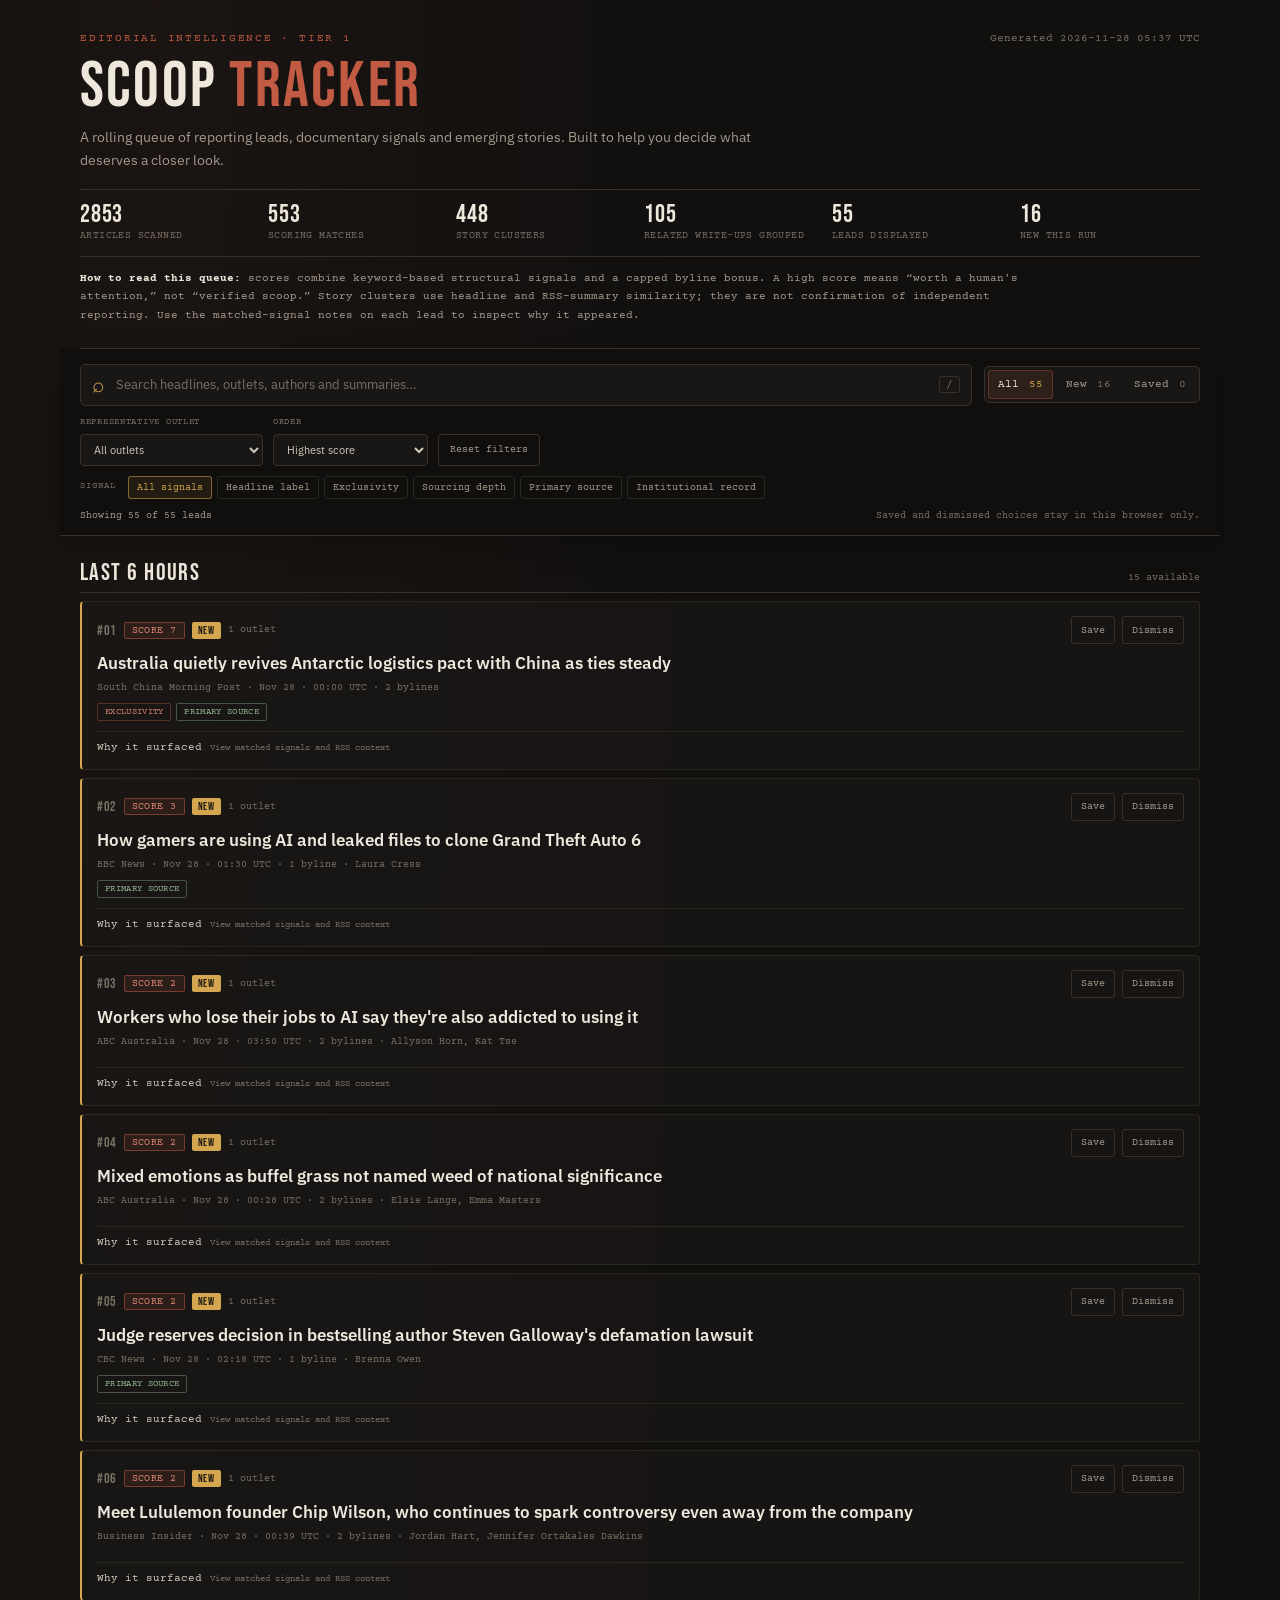
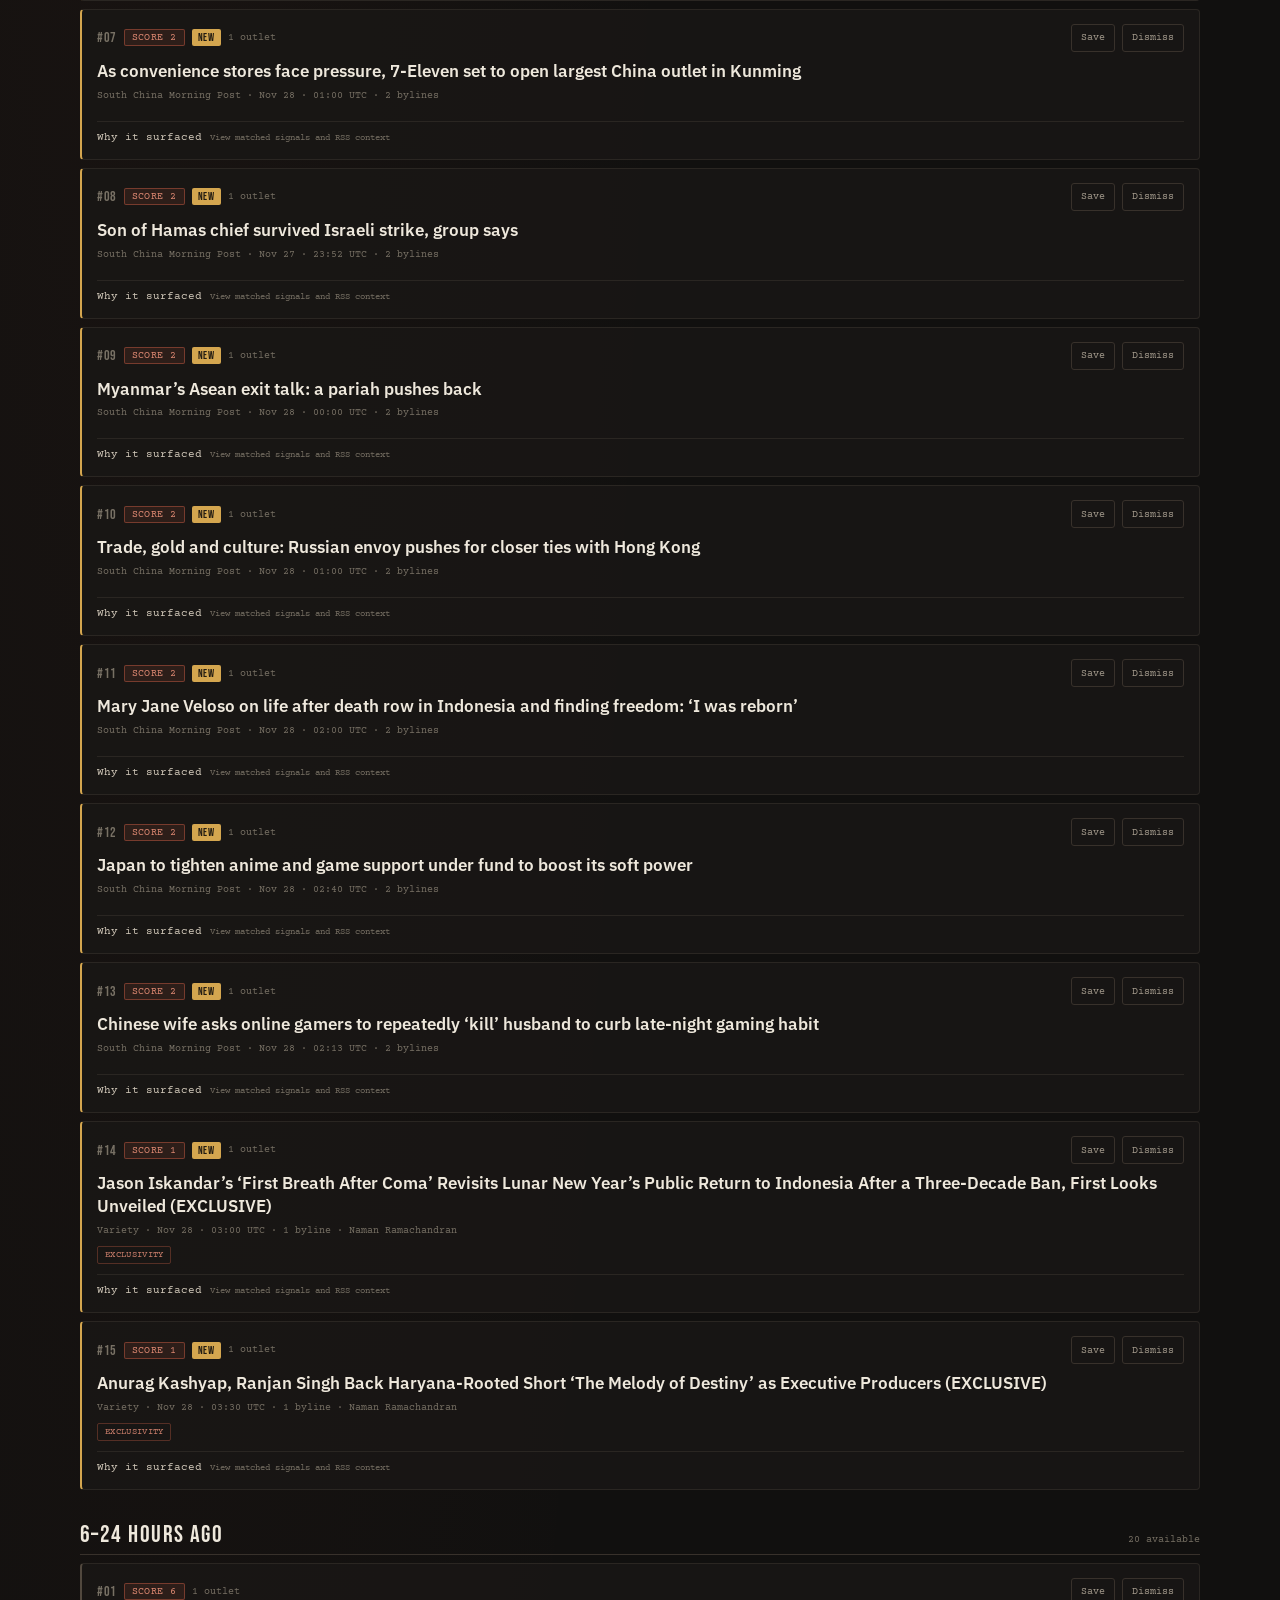
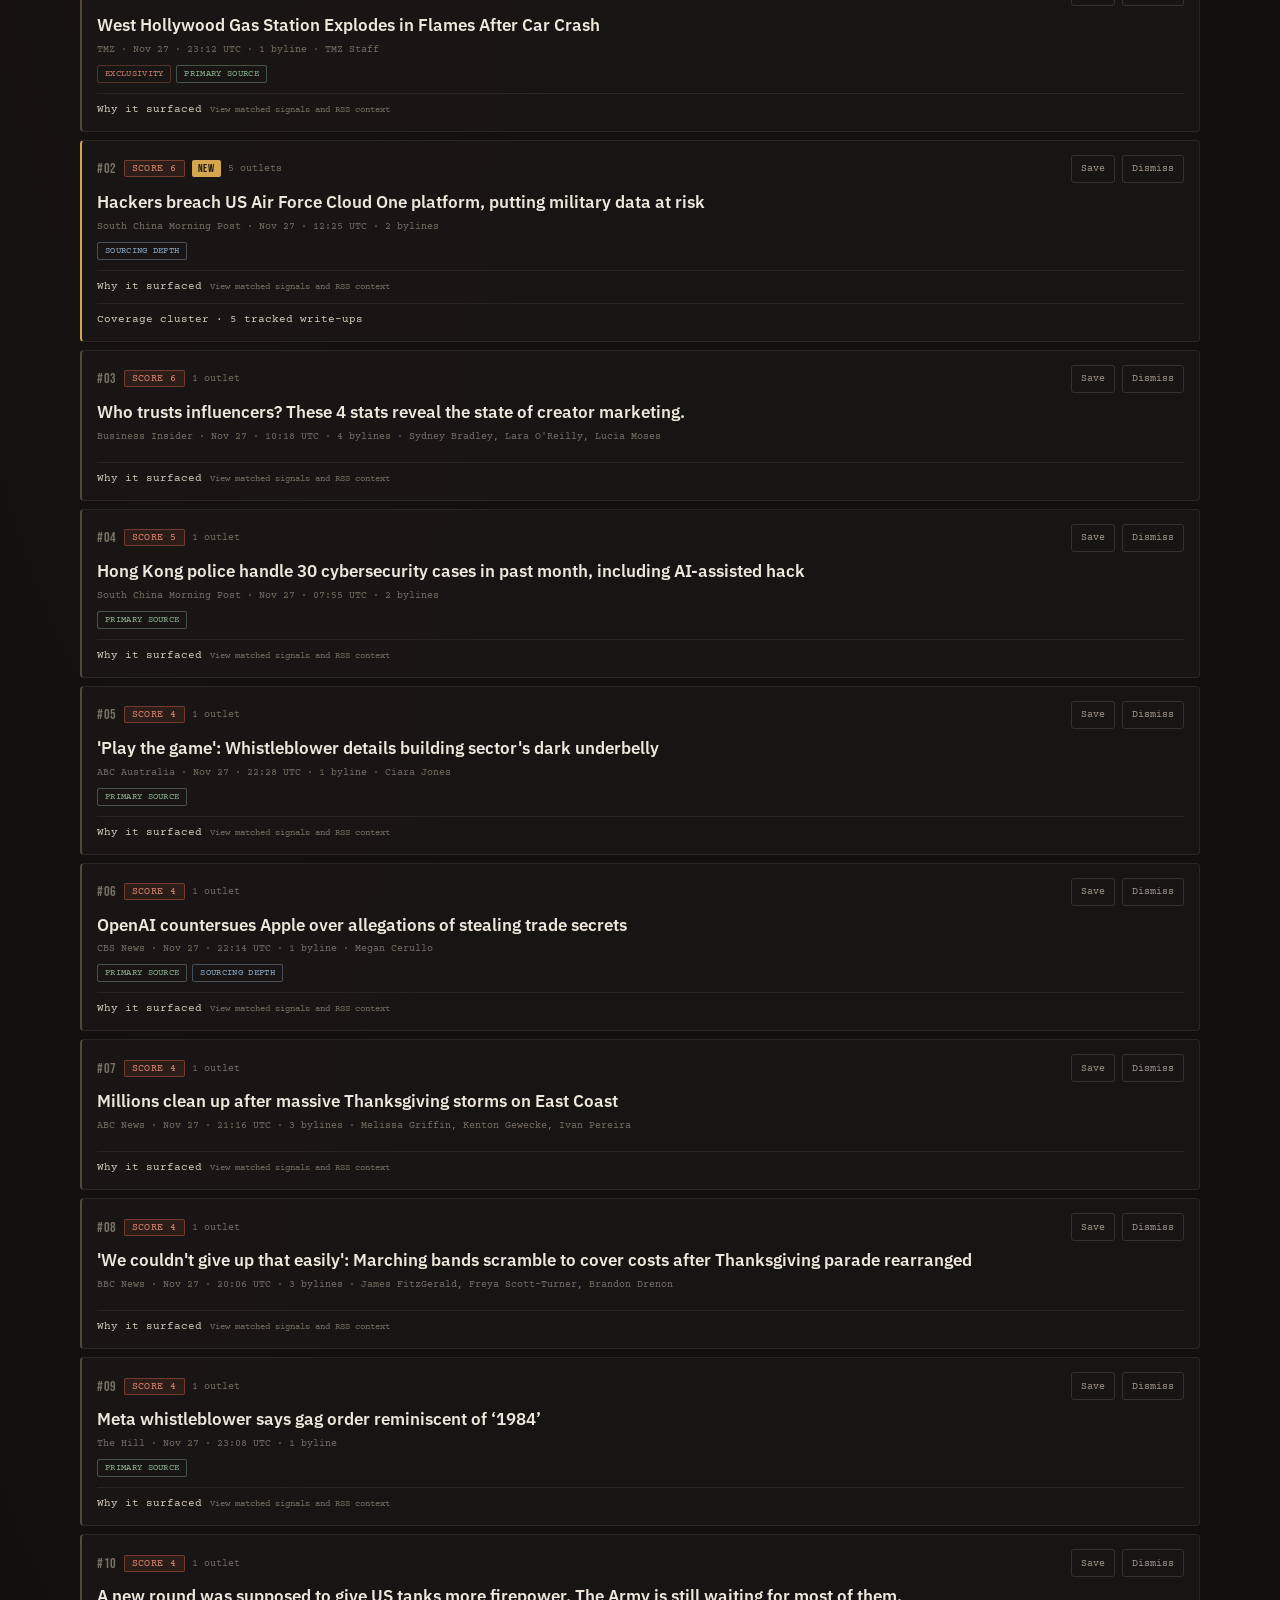
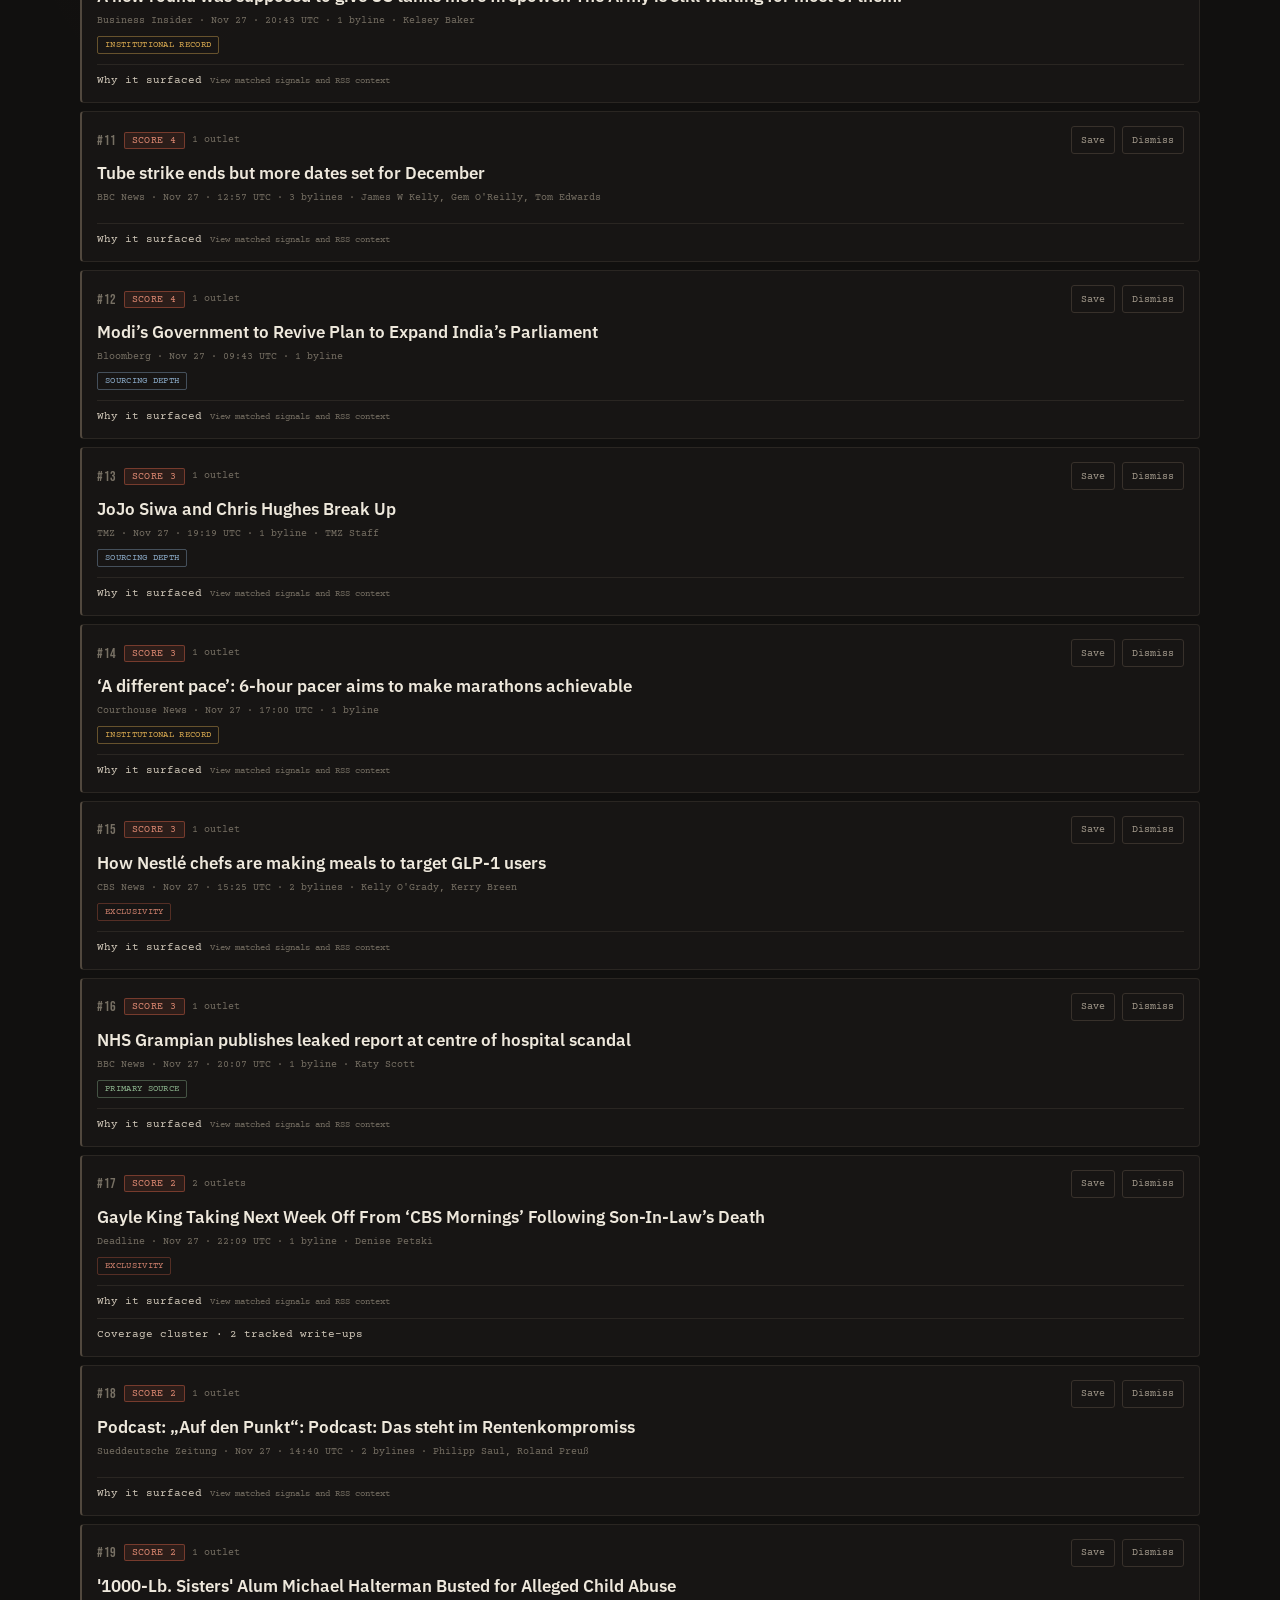
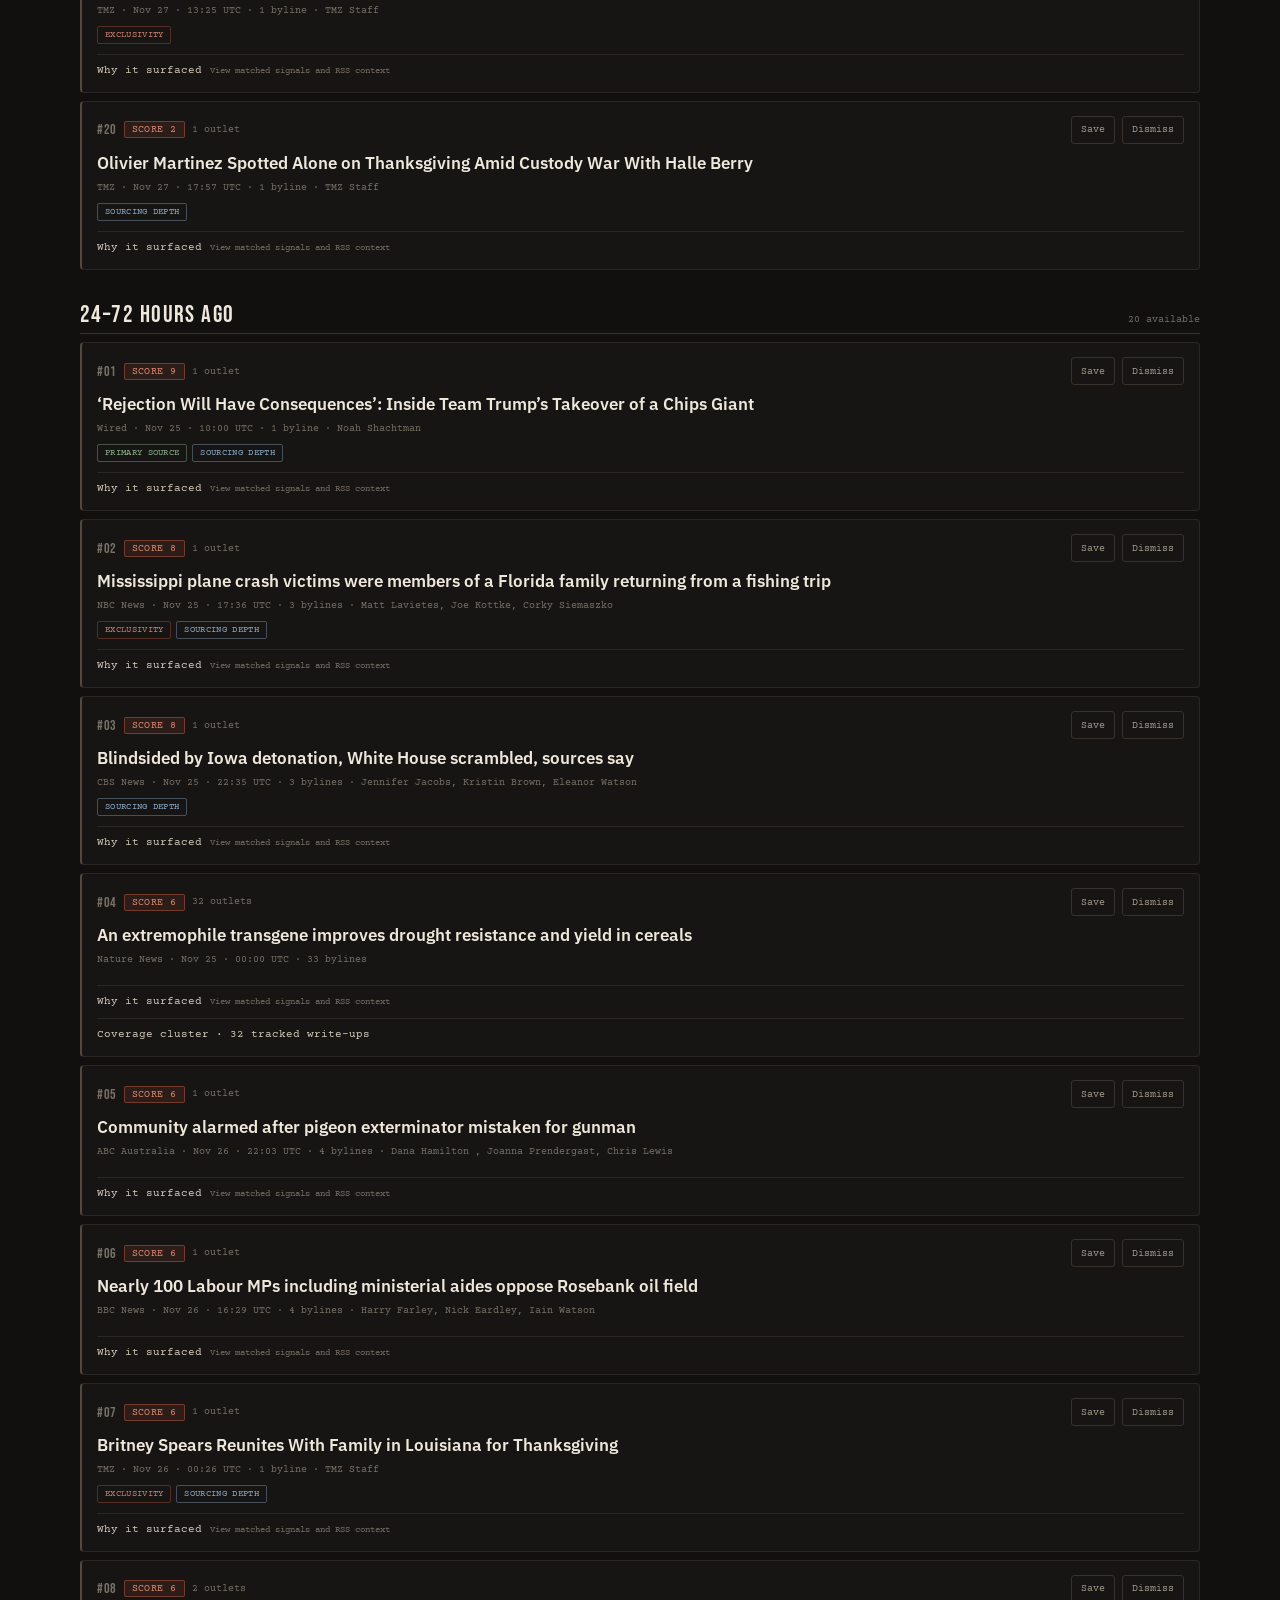
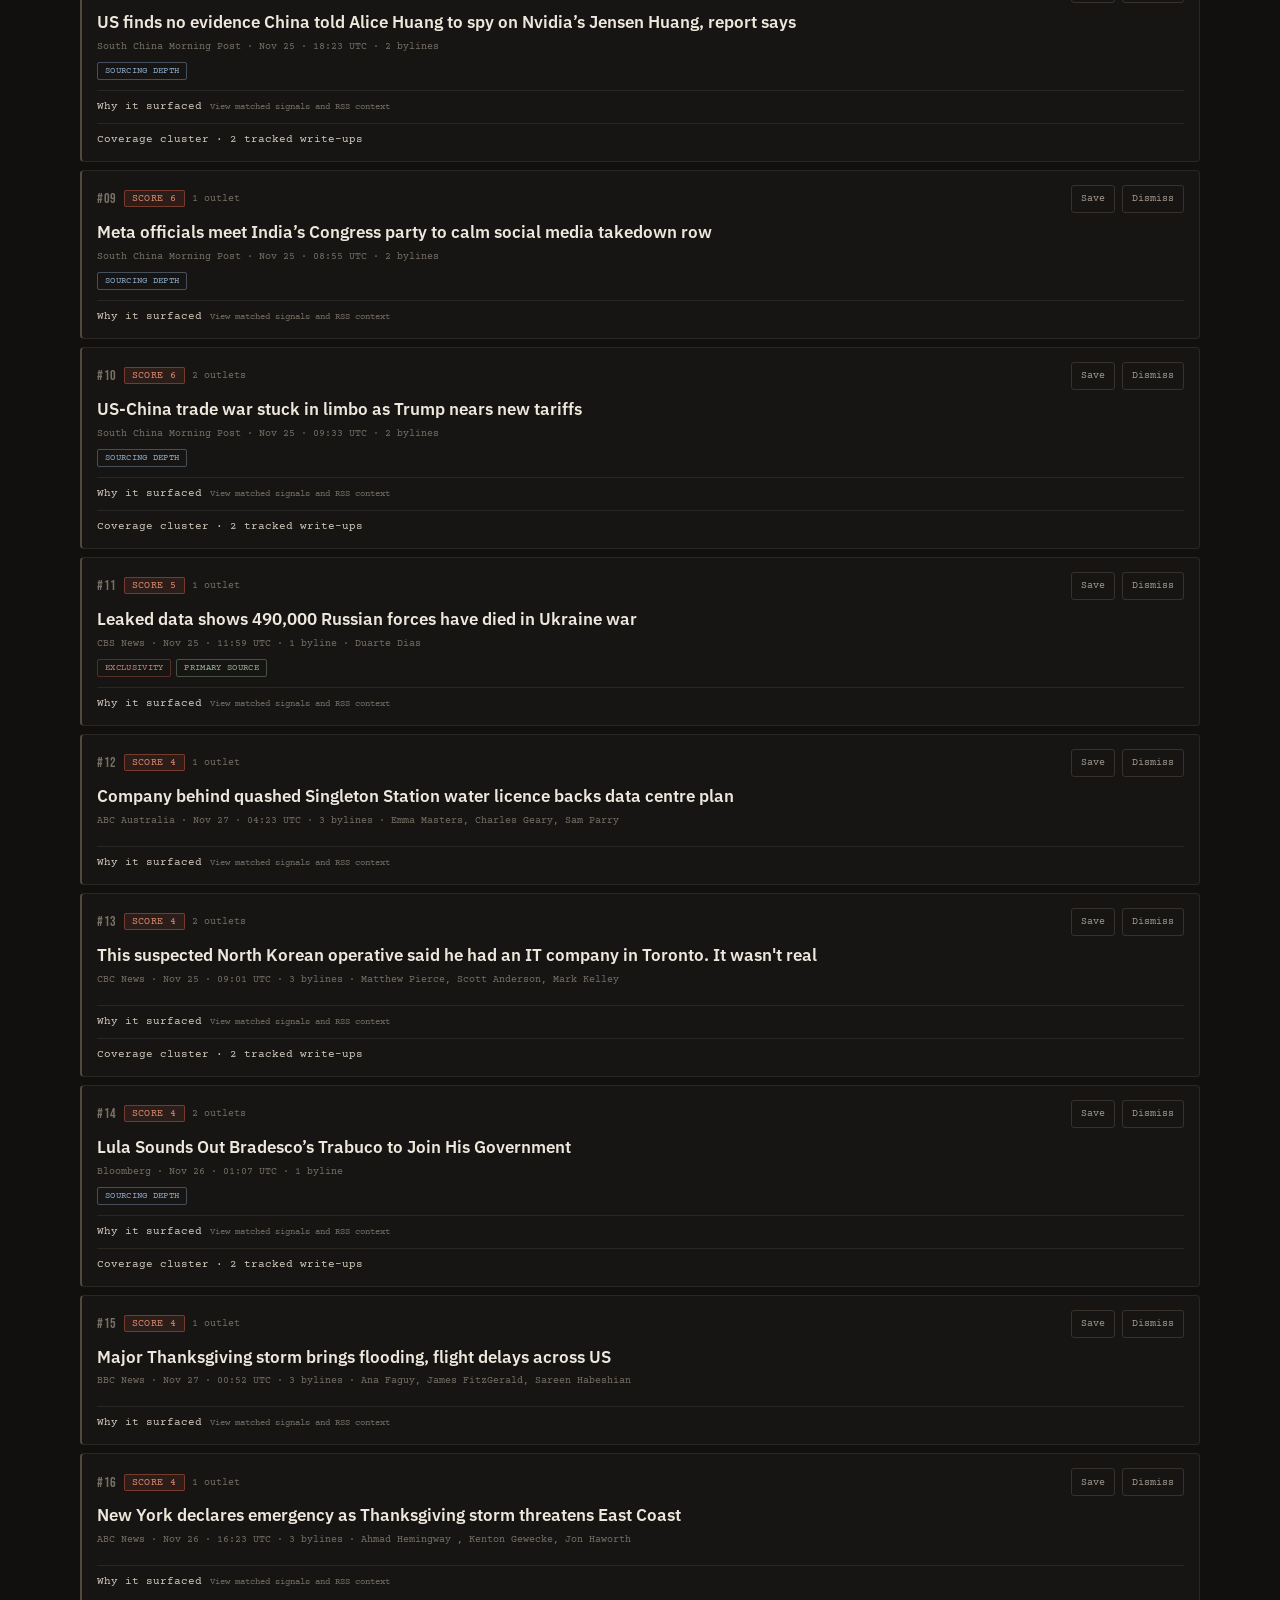
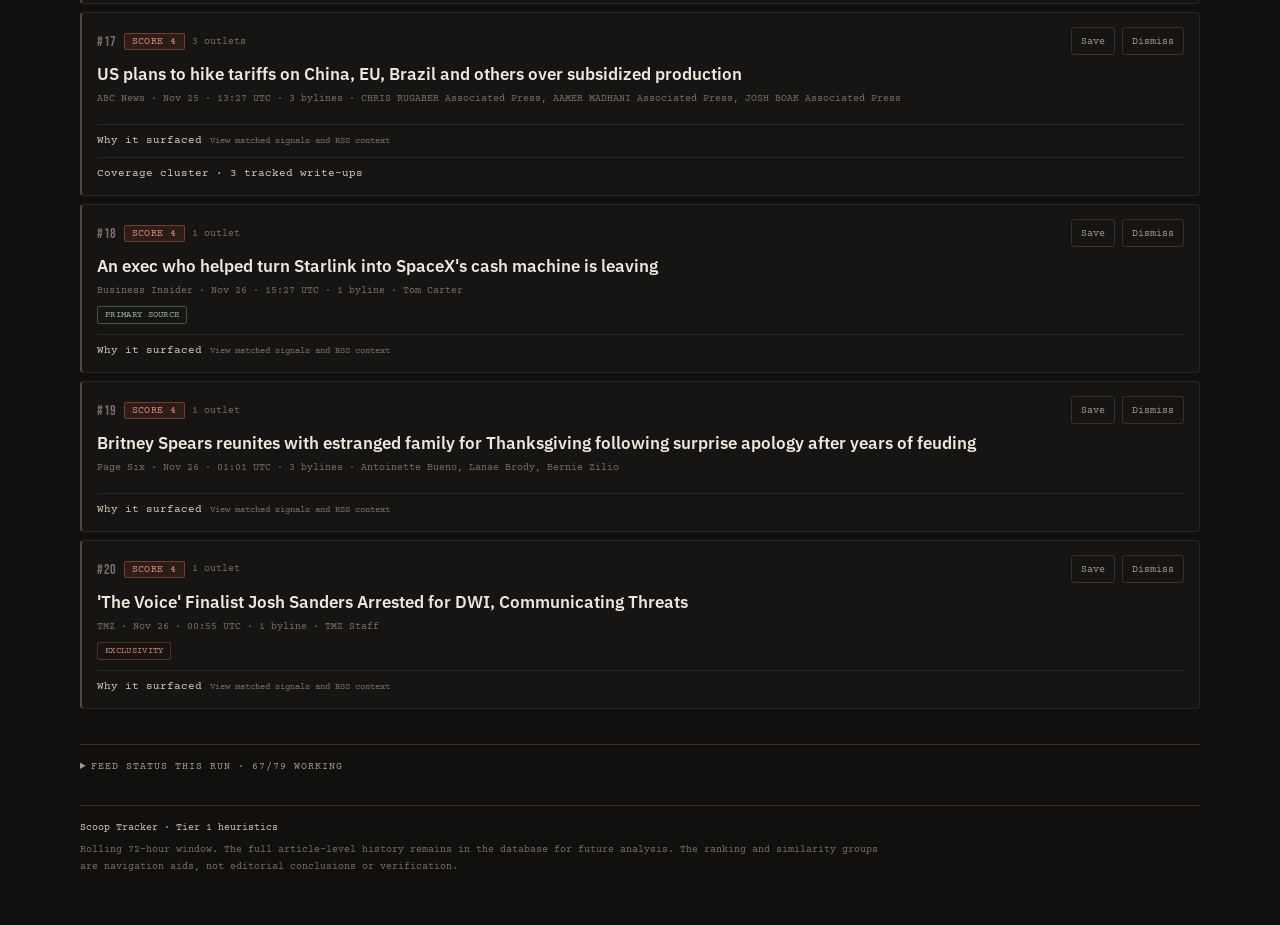
